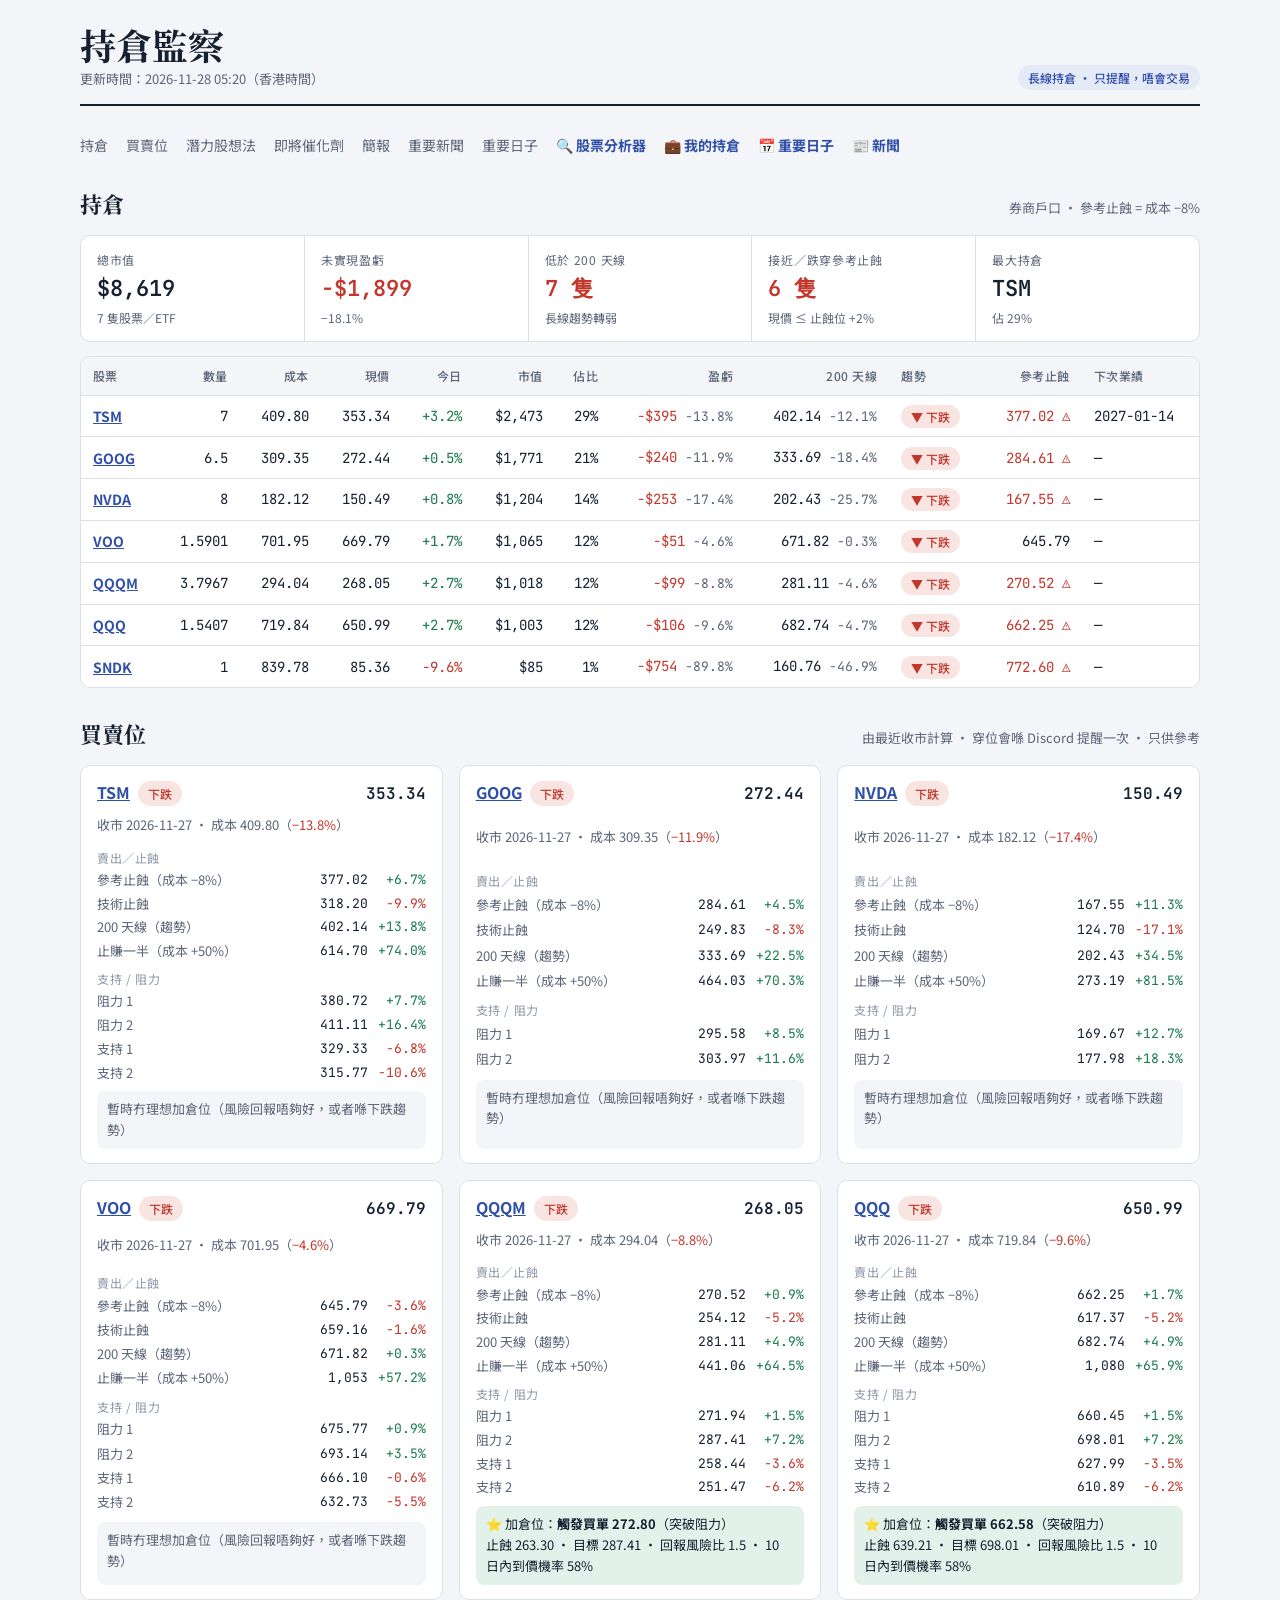
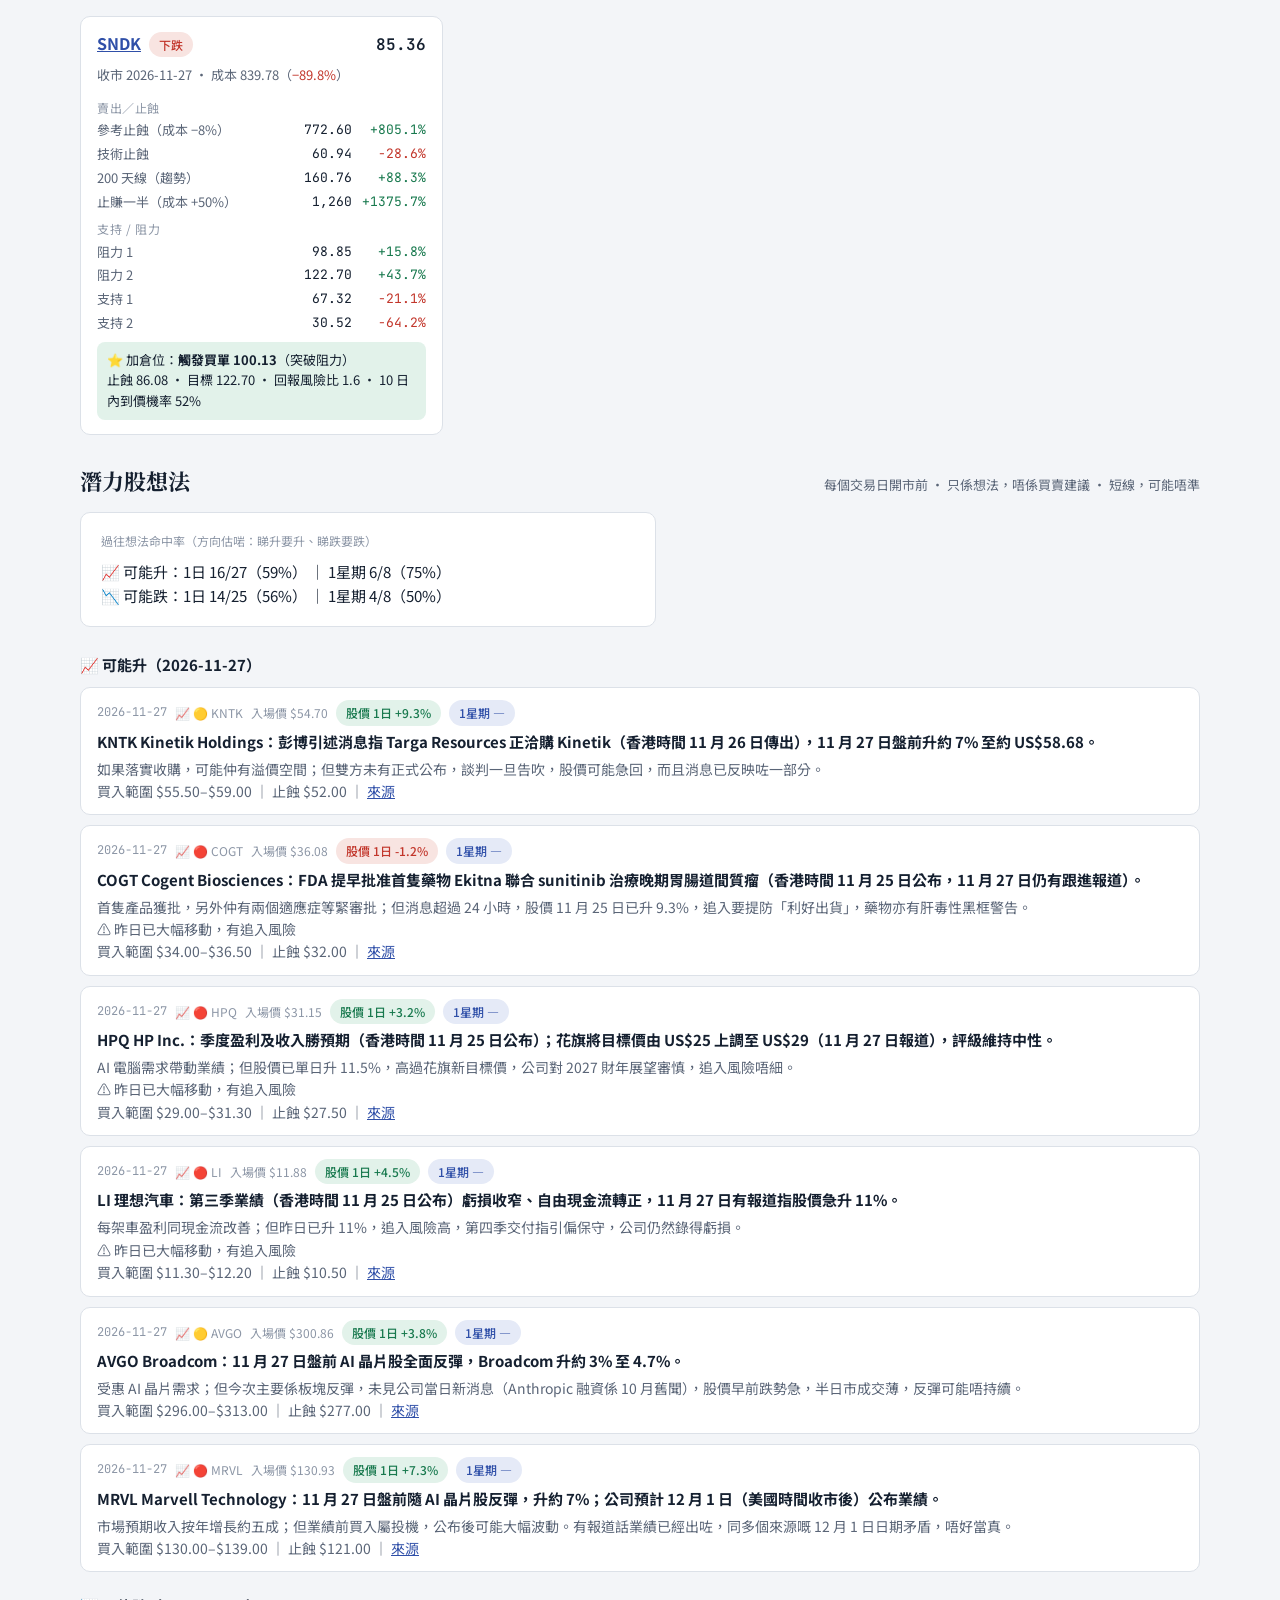
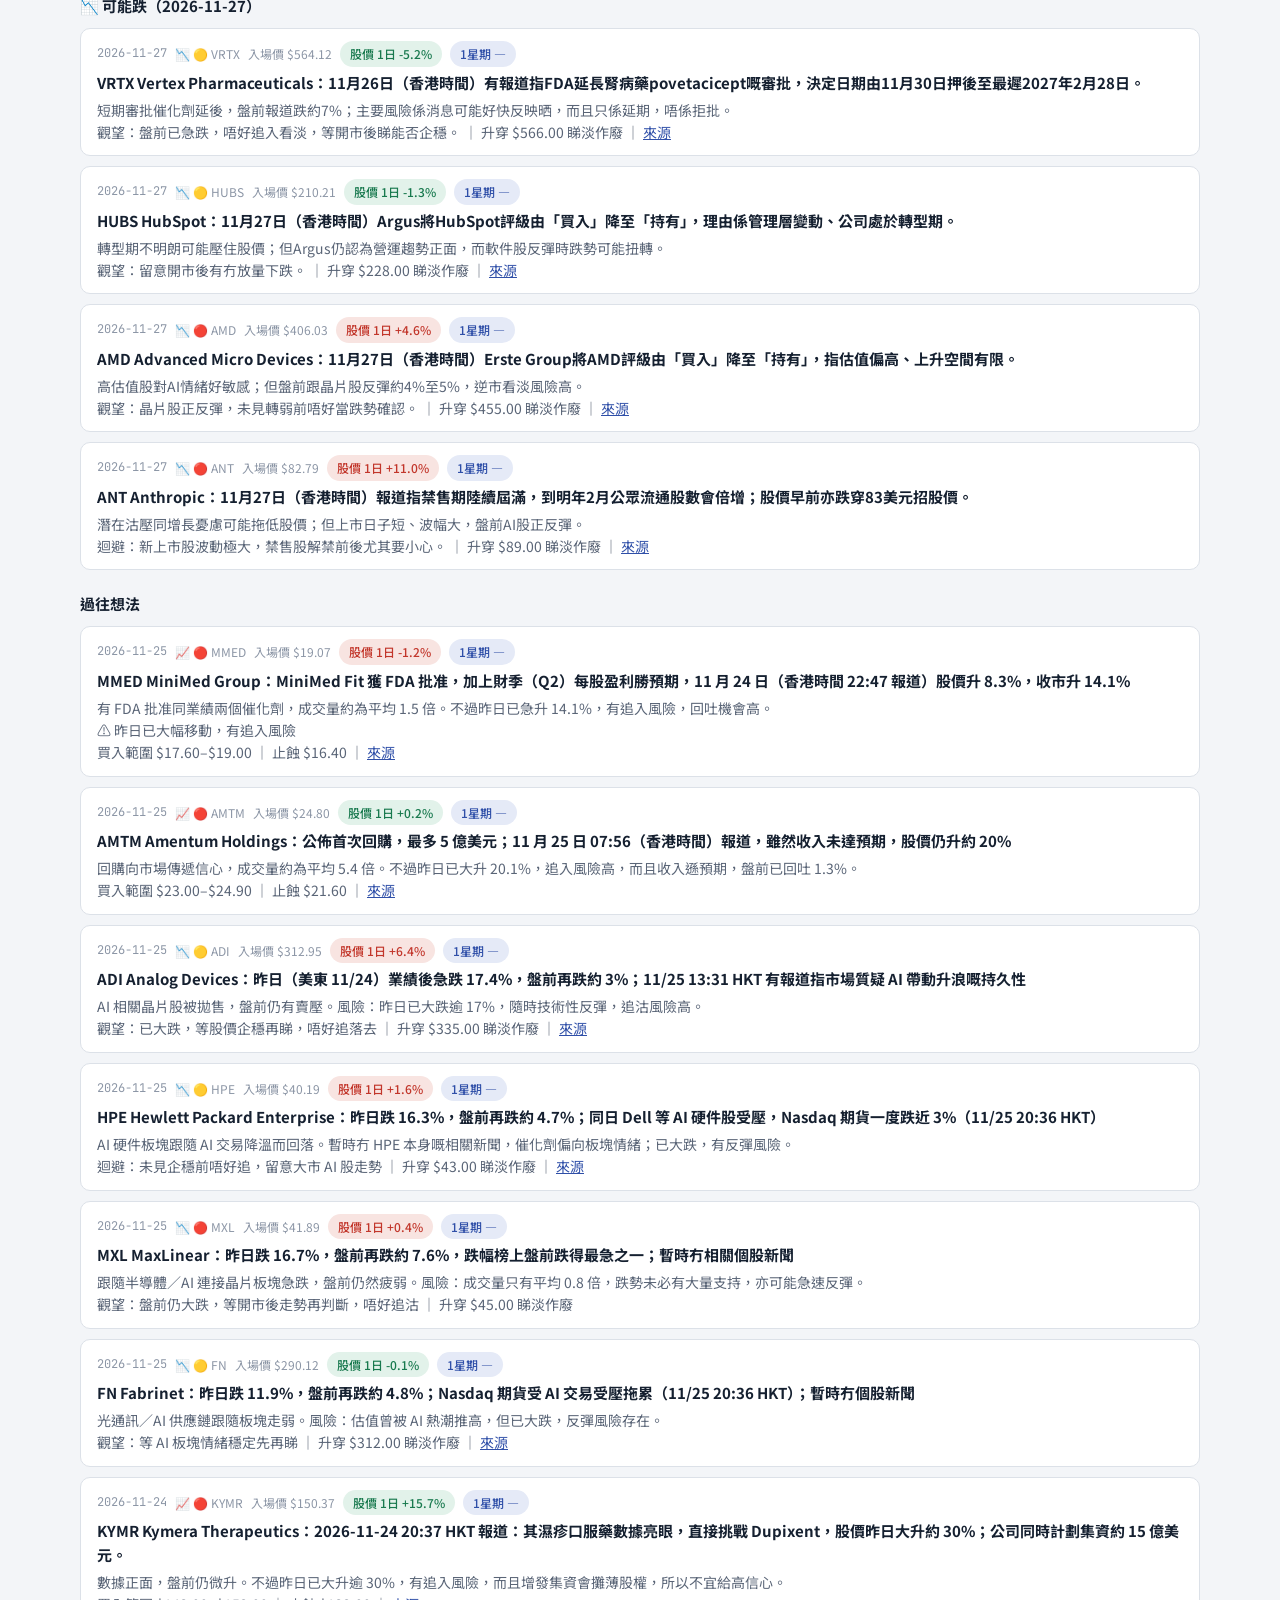
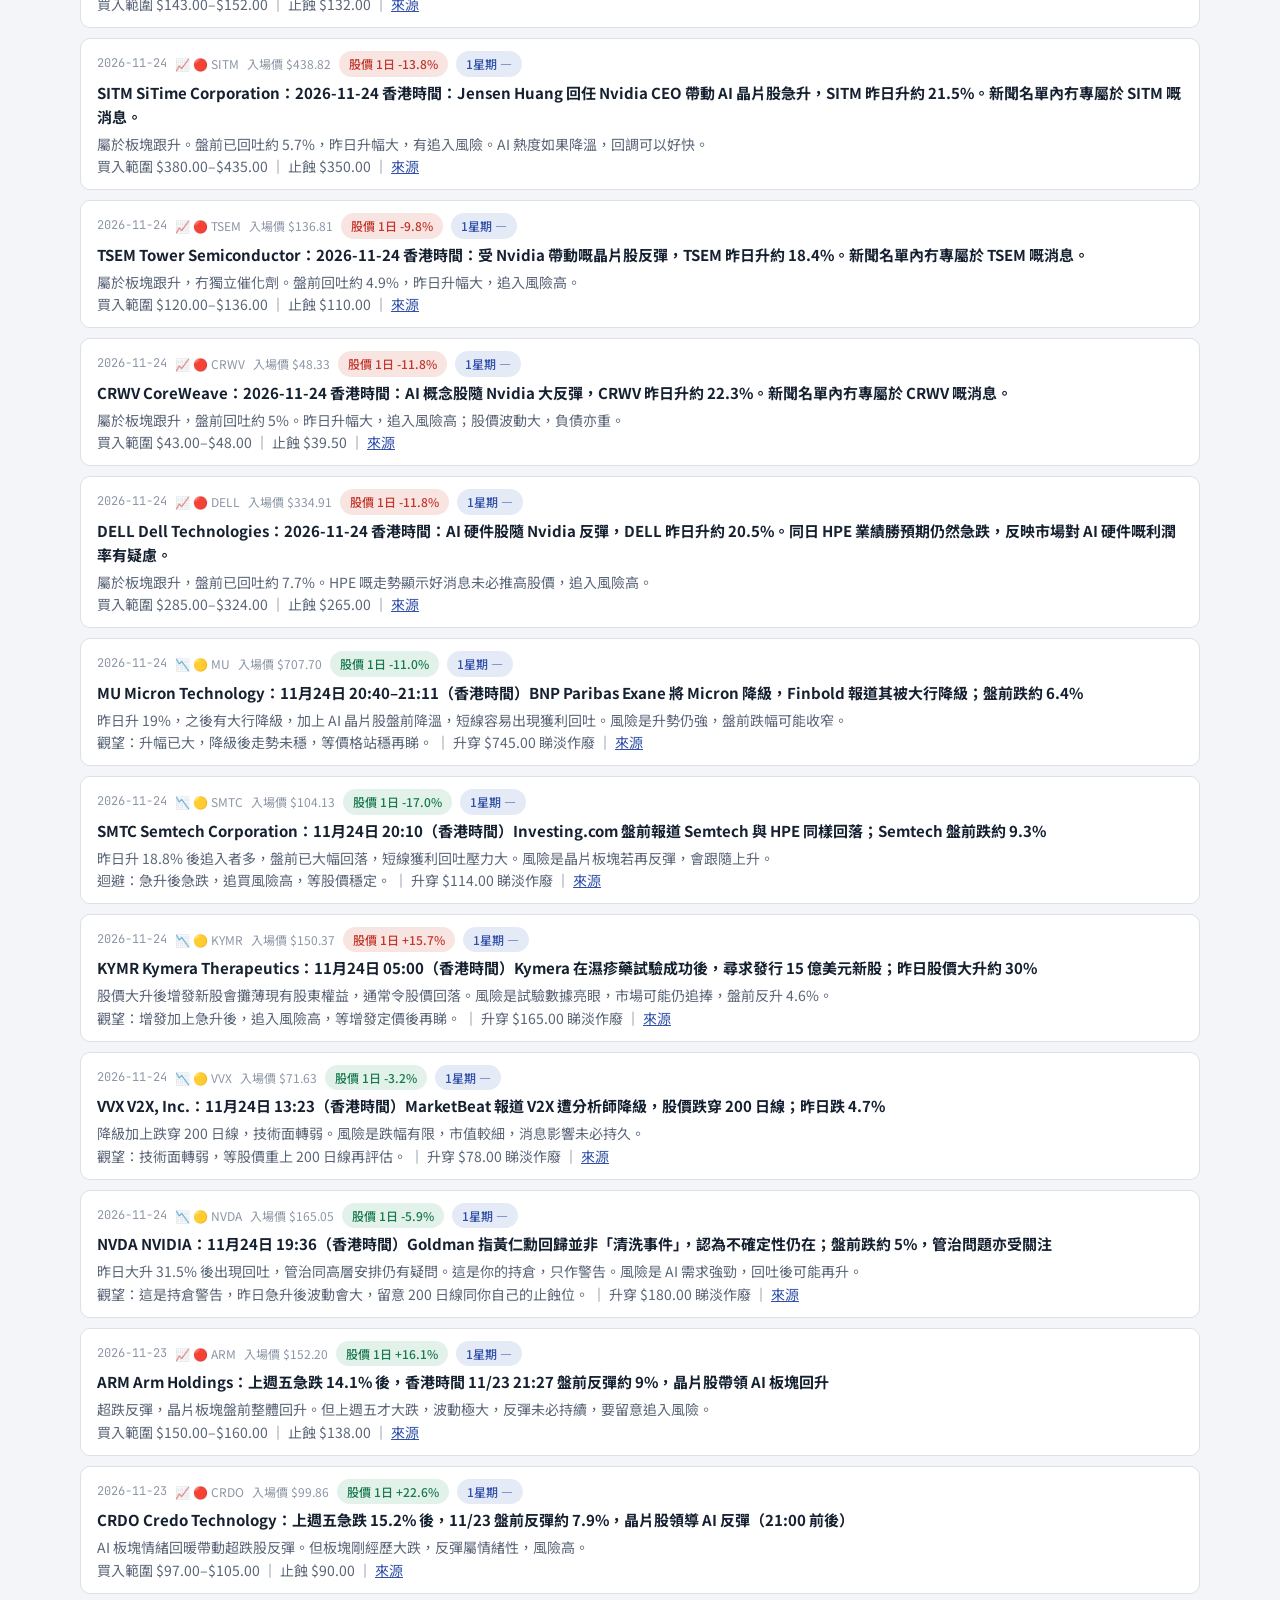
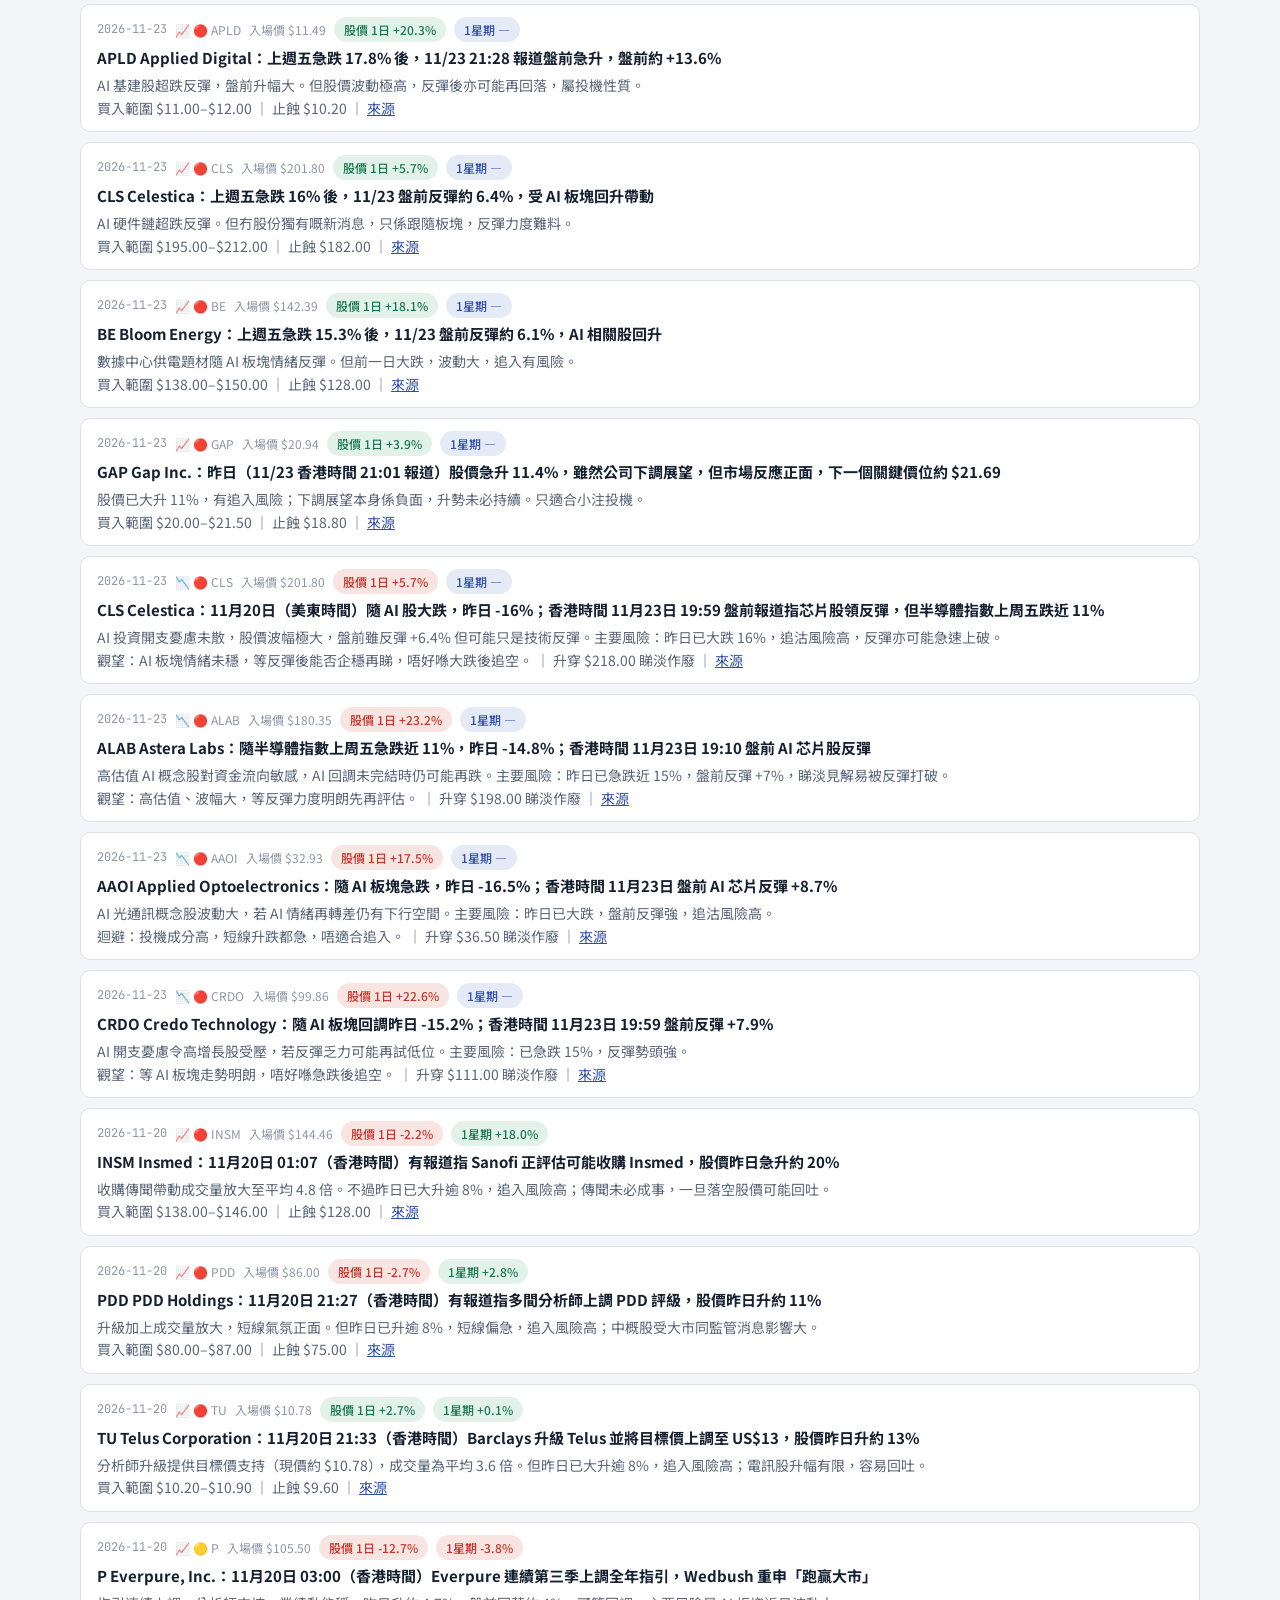
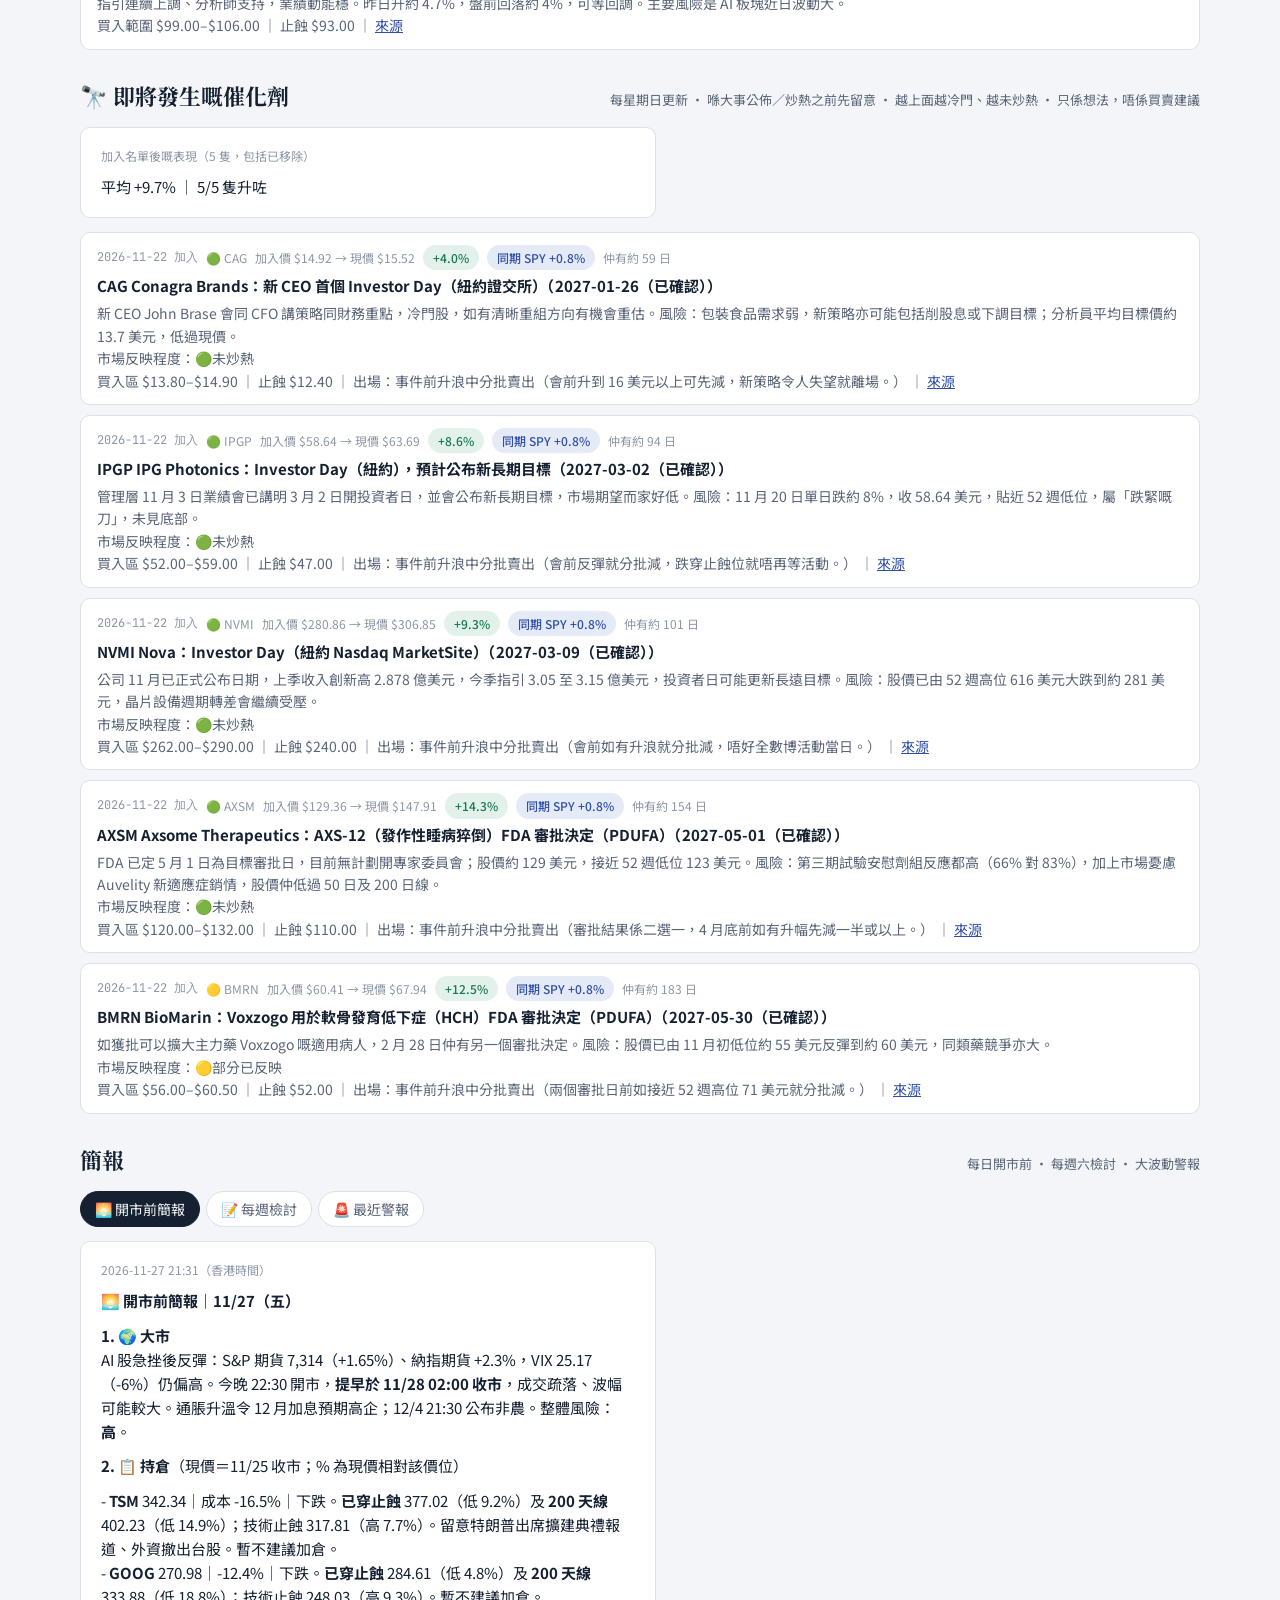
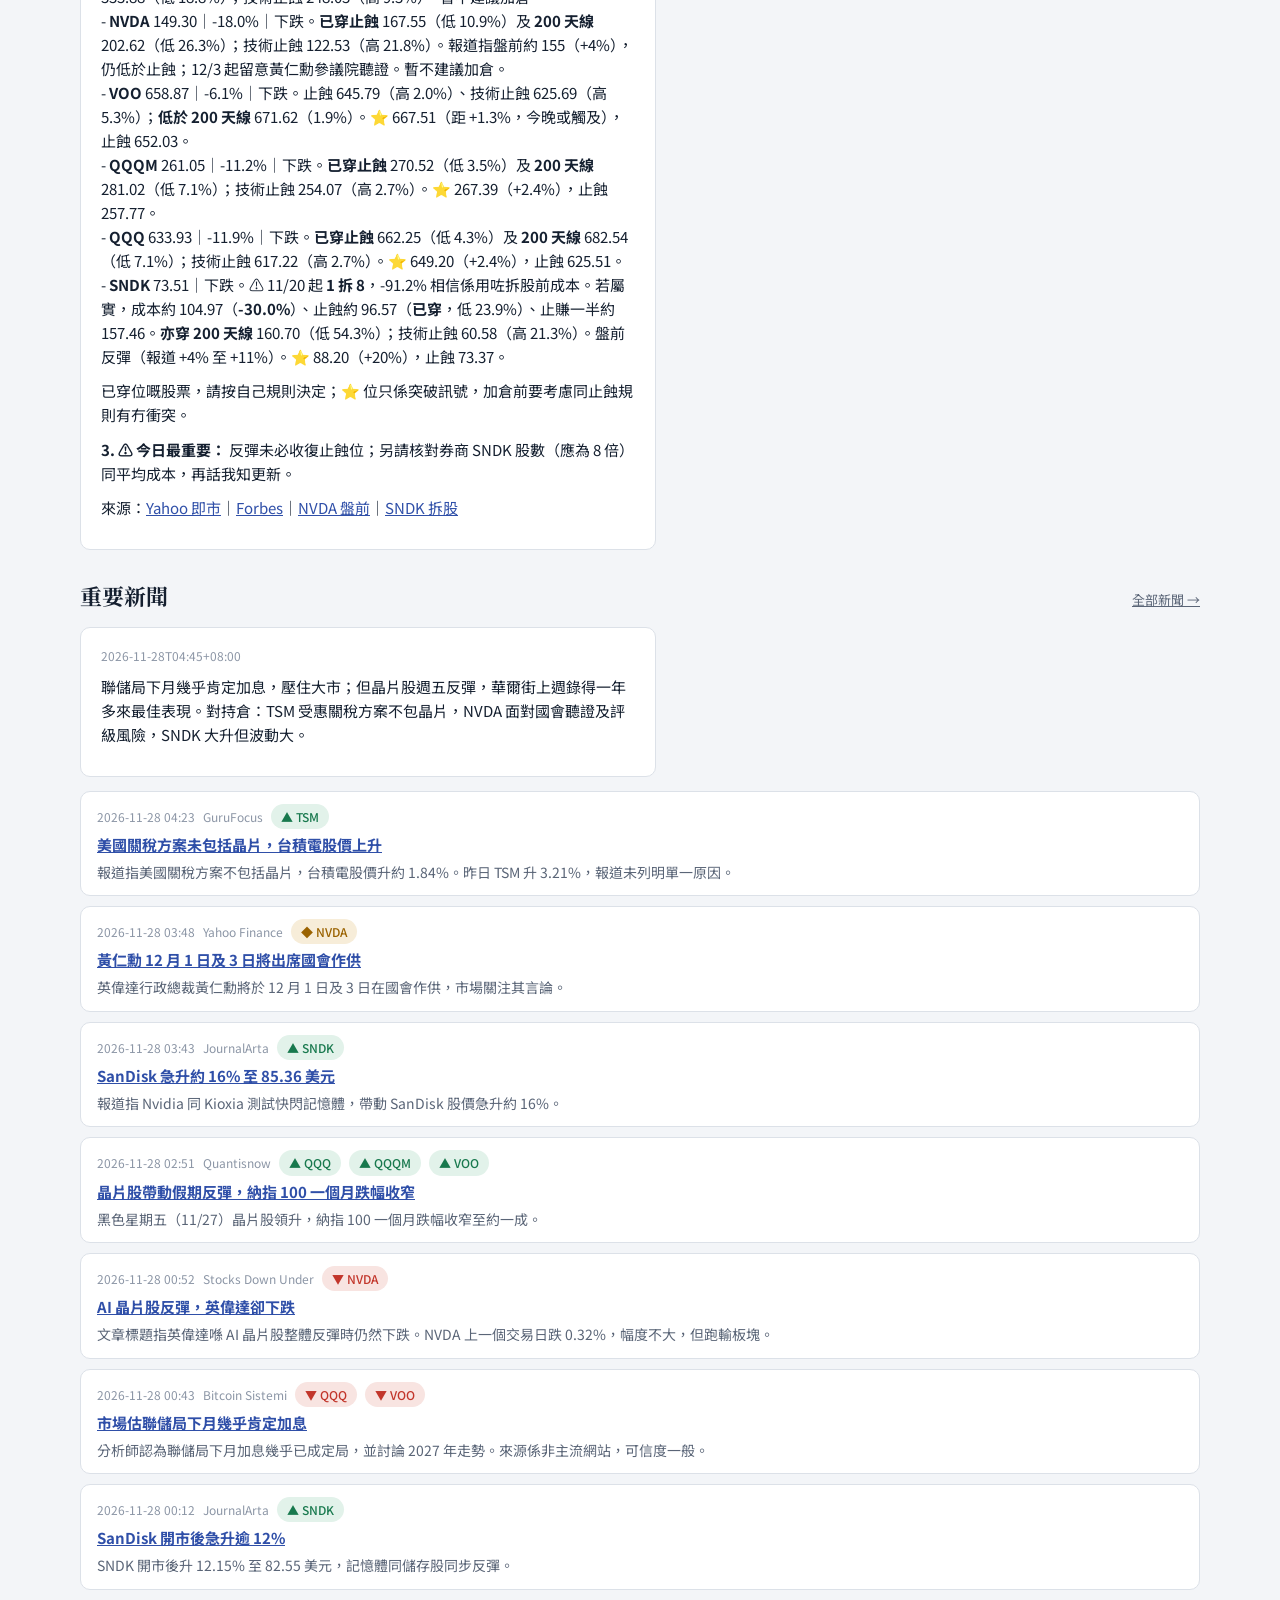
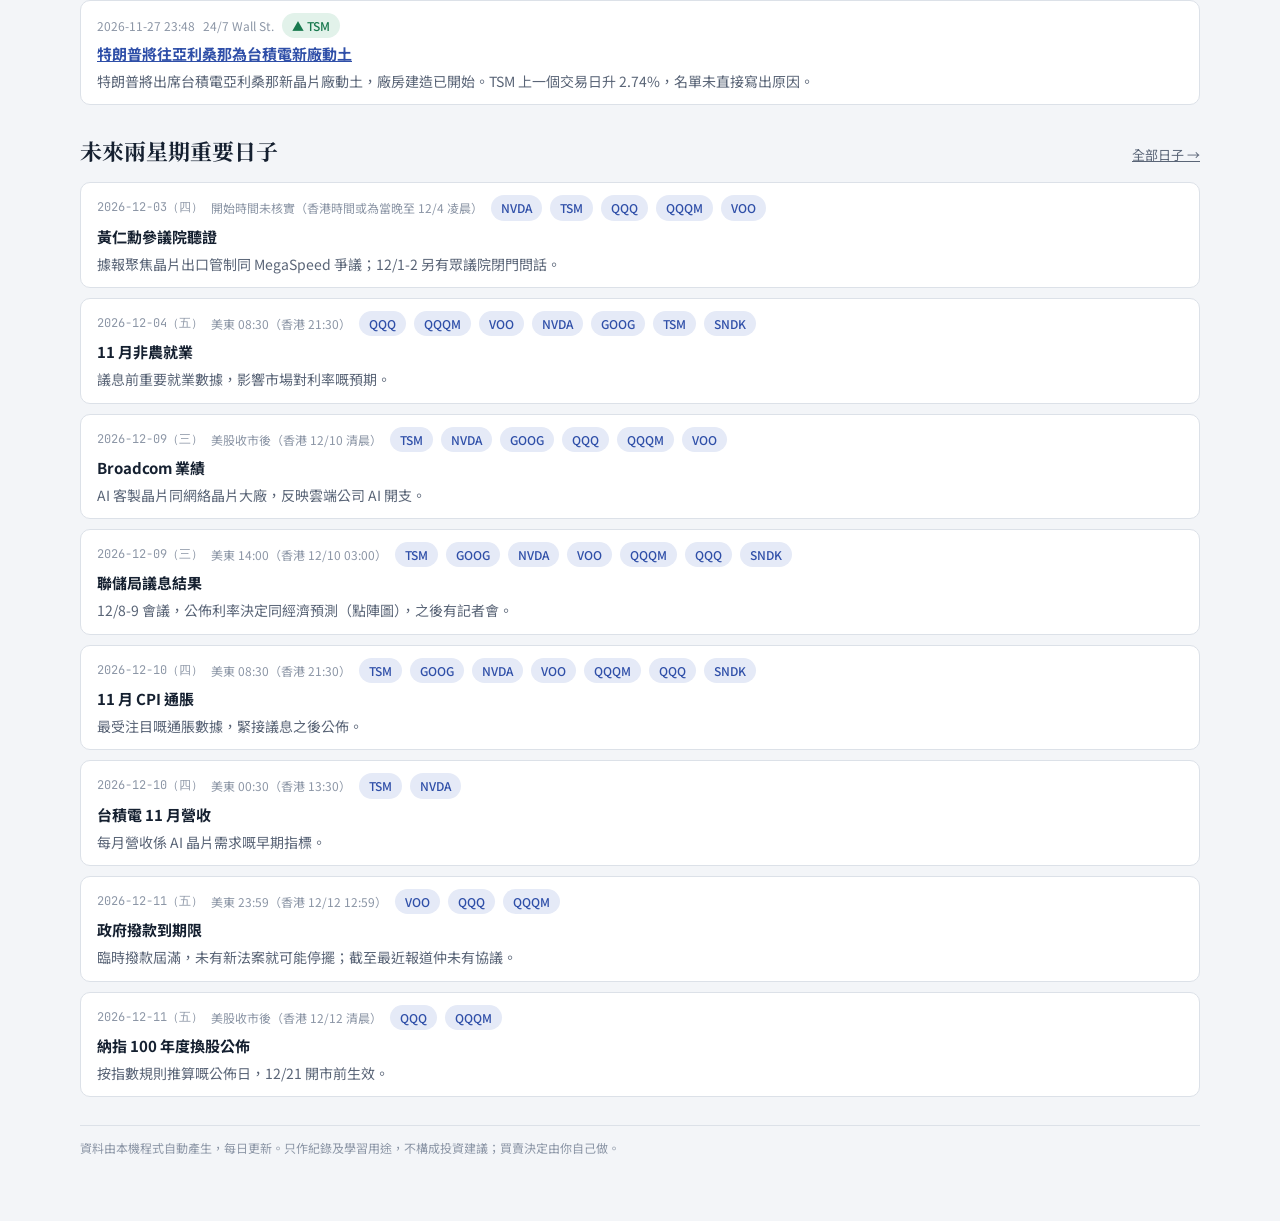
==== index.html @ 03895b42 "Update dashboard 2026-11-28 05:20" ====
<!doctype html>
<html lang="zh-Hant">
<head>
<meta charset="utf-8">
<meta name="viewport" content="width=device-width, initial-scale=1, viewport-fit=cover">
<style>:root{padding-top:env(safe-area-inset-top,0px);padding-bottom:env(safe-area-inset-bottom,0px)}body{margin:0}img{max-width:100%}[hidden]{display:none!important}</style>
</head>
<body>
<title>持倉監察</title>
<meta name="claude:viewport-fit-sides" content="cover">
<link rel="preconnect" href="https://fonts.googleapis.com">
<link rel="preconnect" href="https://fonts.gstatic.com" crossorigin>
<link rel="stylesheet" href="https://fonts.googleapis.com/css2?family=Noto+Serif+TC:wght@600;700&family=Noto+Sans+TC:wght@400;500;700&family=JetBrains+Mono:wght@400;600&display=swap">
<style>
/* Layout: a long-term holdings watch. Summary strip + holdings table, buy/sell points per holding,
   briefings, important news, key dates. One column on phones, multi-column cards on desktop. */
:root {
  --bg: #F3F5F8;
  --surface: #FFFFFF;
  --ink: #152030;
  --muted: #5A6577;
  --faint: #8C96A6;
  --line: #DCE1E8;
  --accent: #2F4FA8;
  --accent-soft: #E5EAF7;
  --gain: #18794E;
  --gain-soft: #E2F2EA;
  --loss: #C2362B;
  --loss-soft: #F8E4E1;
  --warn: #9A6200;
  --warn-soft: #F7EDD9;
  --font-display: "Noto Serif TC", "Songti TC", "PMingLiU", serif;
  --font-body: "Noto Sans TC", "PingFang TC", "Microsoft JhengHei", system-ui, sans-serif;
  --font-num: "JetBrains Mono", ui-monospace, "SF Mono", Menlo, monospace;
}
@media (prefers-color-scheme: dark) { :root:not([data-theme="light"]) {
  --bg: #0D131B; --surface: #141C27; --ink: #E4EAF2; --muted: #9AA6B8; --faint: #6D798B; --line: #243041;
  --accent: #6E87E0; --accent-soft: #1C2742; --gain: #2A9D63; --gain-soft: #12291F; --loss: #E0533F; --loss-soft: #301916;
  --warn: #D9A03A; --warn-soft: #2C2312; color-scheme: dark; } }
:root[data-theme="dark"] {
  --bg: #0D131B; --surface: #141C27; --ink: #E4EAF2; --muted: #9AA6B8; --faint: #6D798B; --line: #243041;
  --accent: #6E87E0; --accent-soft: #1C2742; --gain: #2A9D63; --gain-soft: #12291F; --loss: #E0533F; --loss-soft: #301916;
  --warn: #D9A03A; --warn-soft: #2C2312; color-scheme: dark; }

* { box-sizing: border-box; }
body { background: var(--bg); color: var(--ink); font-family: var(--font-body); font-size: 15px; line-height: 1.6;
  padding-left: max(16px, env(safe-area-inset-left, 0px)); padding-right: max(16px, env(safe-area-inset-right, 0px));
  padding-block: 24px 64px; }
.wrap { max-width: 1120px; margin: 0 auto; display: grid; gap: 28px; }
.num { font-family: var(--font-num); font-variant-numeric: tabular-nums; }
.gain { color: var(--gain); } .loss { color: var(--loss); }
a { color: var(--accent); }
a:focus-visible, button:focus-visible { outline: 2px solid var(--accent); outline-offset: 2px; border-radius: 4px; }

header.top { display: flex; flex-wrap: wrap; align-items: flex-end; justify-content: space-between; gap: 12px 24px;
  border-bottom: 2px solid var(--ink); padding-bottom: 14px; }
header.top h1 { font-family: var(--font-display); font-size: clamp(26px, 5vw, 36px); line-height: 1.15; margin: 0; text-wrap: balance; }
header.top .sub { color: var(--muted); font-size: 13px; margin-top: 4px; }
.chips { display: flex; flex-wrap: wrap; gap: 8px; }
.chip { font-size: 12px; padding: 3px 10px; border-radius: 999px; background: var(--accent-soft); color: var(--accent); font-weight: 500; white-space: nowrap; }
.chip.gain { background: var(--gain-soft); color: var(--gain); }
.chip.loss { background: var(--loss-soft); color: var(--loss); }
.chip.warn { background: var(--warn-soft); color: var(--warn); }

nav.jump { display: flex; flex-wrap: wrap; gap: 6px 18px; font-size: 14px; }
nav.jump a { color: var(--muted); text-decoration: none; border-bottom: 1px solid transparent; }
nav.jump a:hover { color: var(--ink); border-color: var(--ink); }

section { display: grid; gap: 14px; scroll-margin-top: 16px; }
.sec-head { display: flex; align-items: baseline; justify-content: space-between; gap: 12px; flex-wrap: wrap; }
h2 { font-family: var(--font-display); font-size: 22px; margin: 0; text-wrap: balance; }
.label { font-size: 12px; letter-spacing: .06em; color: var(--muted); }
.note { color: var(--muted); font-size: 13px; }

.tiles { display: grid; grid-template-columns: repeat(auto-fit, minmax(160px, 1fr)); gap: 1px; background: var(--line);
  border: 1px solid var(--line); border-radius: 10px; overflow: hidden; }
.tile { background: var(--surface); padding: 14px 16px; display: grid; gap: 2px; min-width: 0; }
.tile .v { font-family: var(--font-num); font-size: 22px; font-weight: 600; font-variant-numeric: tabular-nums; }
.tile .s { font-size: 12px; color: var(--muted); }

.panels { display: grid; grid-template-columns: repeat(auto-fit, minmax(min(100%, 440px), 1fr)); gap: 16px; }
.panel { background: var(--surface); border: 1px solid var(--line); border-radius: 10px; padding: 16px; display: grid; gap: 10px; min-width: 0; }
.panel h3 { margin: 0; font-size: 15px; font-weight: 700; }
.chart { position: relative; width: 100%; }
.chart svg { display: block; width: 100%; height: auto; overflow: visible; }
.chart text { fill: var(--muted); font-family: var(--font-num); font-size: 11px; }
.tip { position: absolute; pointer-events: none; background: var(--ink); color: var(--bg); font-size: 12px; padding: 6px 9px;
  border-radius: 6px; white-space: nowrap; transform: translate(-50%, calc(-100% - 10px)); }
.empty { color: var(--muted); font-size: 13px; padding: 24px 0; text-align: center; }

.table-wrap { overflow-x: auto; background: var(--surface); border: 1px solid var(--line); border-radius: 10px; }
table { border-collapse: collapse; width: 100%; font-size: 14px; }
th, td { padding: 9px 12px; text-align: left; border-bottom: 1px solid var(--line); white-space: nowrap; }
th { font-size: 12px; letter-spacing: .04em; color: var(--muted); font-weight: 500; background: var(--bg); position: sticky; top: 0; }
td.r, th.r { text-align: right; }
tbody tr:last-child td { border-bottom: 0; }
tbody tr:hover td { background: var(--accent-soft); }
td.reason { white-space: normal; min-width: 180px; color: var(--muted); font-size: 13px; }
.sym { font-weight: 700; }

.tabs { display: flex; flex-wrap: wrap; gap: 6px; }
.tabs button { font: inherit; font-size: 14px; padding: 6px 14px; border-radius: 999px; border: 1px solid var(--line);
  background: var(--surface); color: var(--muted); cursor: pointer; }
.tabs button[aria-selected="true"] { background: var(--ink); color: var(--bg); border-color: var(--ink); }
.brief { background: var(--surface); border: 1px solid var(--line); border-radius: 10px; padding: 18px 20px; max-width: 72ch; }
.brief p { margin: 0 0 .7em; }
.brief .meta { color: var(--faint); font-size: 12px; margin-bottom: 10px; }


footer { color: var(--faint); font-size: 12px; border-top: 1px solid var(--line); padding-top: 12px; }
@media (prefers-reduced-motion: no-preference) { .tile, .panel { transition: border-color .2s; } }
.cards { display: grid; grid-template-columns: repeat(auto-fit, minmax(min(100%, 330px), 1fr)); gap: 16px; }
.card { background: var(--surface); border: 1px solid var(--line); border-radius: 10px; padding: 14px 16px; display: grid; gap: 8px; min-width: 0; }
.card h3 { margin: 0; font-size: 16px; display: flex; align-items: baseline; gap: 8px; flex-wrap: wrap; }
.card h3 .px { font-family: var(--font-num); font-weight: 600; margin-left: auto; }
.card dl { display: grid; grid-template-columns: 1fr auto auto; gap: 3px 10px; margin: 0; font-size: 13px; }
.card dt { color: var(--muted); } .card dd { margin: 0; text-align: right; font-family: var(--font-num); }
.card .grp { font-size: 12px; color: var(--faint); letter-spacing: .05em; grid-column: 1 / -1; margin-top: 4px; }
.best { background: var(--gain-soft); border-radius: 8px; padding: 8px 10px; font-size: 13px; }
.best.none { background: var(--bg); color: var(--muted); }
.list { display: grid; gap: 10px; }
.item { background: var(--surface); border: 1px solid var(--line); border-radius: 10px; padding: 12px 16px; display: grid; gap: 4px; }
.item .meta { color: var(--faint); font-size: 12px; display: flex; gap: 8px; flex-wrap: wrap; align-items: center; }
.item .t { font-weight: 700; }
.item .s { color: var(--muted); font-size: 14px; }
</style>

<div class="wrap">
  <header class="top">
    <div>
      <h1>持倉監察</h1>
      <div class="sub" id="updated">更新時間：—</div>
    </div>
    <div class="chips">
      <span class="chip">長線持倉 · 只提醒，唔會交易</span>
    </div>
  </header>

  <nav class="jump" aria-label="頁面導覽">
    <a href="#real">持倉</a><a href="#levels">買賣位</a><a href="#ideas">潛力股想法</a><a href="#upcoming">即將催化劑</a><a href="#briefs">簡報</a><a href="#news">重要新聞</a><a href="#dates">重要日子</a><a href="analyzer.html" style="color:var(--accent);font-weight:700">🔍 股票分析器</a><a href="portfolio.html" style="color:var(--accent);font-weight:700">💼 我的持倉</a><a href="events.html" style="color:var(--accent);font-weight:700">📅 重要日子</a><a href="news.html" style="color:var(--accent);font-weight:700">📰 新聞</a>
  </nav>

  <section id="real">
    <div class="sec-head"><h2>持倉</h2><span class="note">券商戶口 · 參考止蝕 = 成本 −8%</span></div>
    <div class="tiles" id="real-tiles"></div>
    <div class="table-wrap"><table>
      <thead><tr><th>股票</th><th class="r">數量</th><th class="r">成本</th><th class="r">現價</th><th class="r">今日</th><th class="r">市值</th><th class="r">佔比</th>
        <th class="r">盈虧</th><th class="r">200 天線</th><th>趨勢</th><th class="r">參考止蝕</th><th>下次業績</th></tr></thead>
      <tbody id="real-rows"></tbody>
    </table></div>
  </section>

  <section id="levels">
    <div class="sec-head"><h2>買賣位</h2><span class="note">由最近收市計算 · 穿位會喺 Discord 提醒一次 · 只供參考</span></div>
    <div class="cards" id="level-cards"></div>
  </section>

  <section id="ideas">
    <div class="sec-head"><h2>潛力股想法</h2><span class="note">每個交易日開市前 · 只係想法，唔係買賣建議 · 短線，可能唔準</span></div>
    <div class="brief" id="ideas-stat" hidden></div>
    <div class="list" id="ideas-list"></div>
  </section>

  <section id="upcoming">
    <div class="sec-head"><h2>🔭 即將發生嘅催化劑</h2><span class="note">每星期日更新 · 喺大事公佈／炒熱之前先留意 · 越上面越冷門、越未炒熱 · 只係想法，唔係買賣建議</span></div>
    <div class="brief" id="upcoming-stat" hidden></div>
    <div class="list" id="upcoming-list"></div>
  </section>

  <section id="briefs">
    <div class="sec-head"><h2>簡報</h2><span class="note">每日開市前 · 每週六檢討 · 大波動警報</span></div>
    <div class="tabs" role="tablist" id="brief-tabs"></div>
    <article class="brief" id="brief-body"><div class="empty">暫時未有簡報。</div></article>
  </section>

  <section id="news">
    <div class="sec-head"><h2>重要新聞</h2><a class="note" href="news.html">全部新聞 →</a></div>
    <div class="brief" id="news-summary" hidden></div>
    <div class="list" id="news-list"></div>
  </section>

  <section id="dates">
    <div class="sec-head"><h2>未來兩星期重要日子</h2><a class="note" href="events.html">全部日子 →</a></div>
    <div class="list" id="event-list"></div>
  </section>

  <footer>資料由本機程式自動產生，每日更新。只作紀錄及學習用途，不構成投資建議；買賣決定由你自己做。</footer>
</div>

<script>
const DATA = {"updated": "2026-11-28 05:20", "real": {"total": 8619.238745458984, "cost": 10517.7827409, "rows": [{"sym": "TSM", "qty": 7, "cost": 409.8, "last": 353.3399963378906, "day": 0.032131799140241224, "value": 2473.3799743652344, "pnl": -395.22002563476553, "pct": -0.1377745330944592, "ma200": 402.14379425048827, "vs200": -0.12135907257640932, "stop": 377.016, "trend": "下跌", "earnings": "2027-01-14", "weight": 0.2869603740432792}, {"sym": "GOOG", "qty": 6.5, "cost": 309.354, "last": 272.44000244140625, "day": 0.005387819750113598, "value": 1770.8600158691406, "pnl": -239.9409841308593, "pct": -0.11932607161566922, "ma200": 333.69066299438475, "vs200": -0.18355521249334206, "stop": 284.60568, "trend": "下跌", "earnings": "", "weight": 0.2054543409418972}, {"sym": "NVDA", "qty": 8, "cost": 182.124, "last": 150.49000549316406, "day": 0.007970545325399092, "value": 1203.9200439453125, "pnl": -253.07195605468746, "pct": -0.17369481510858498, "ma200": 202.42504699707033, "vs200": -0.2565643050321629, "stop": 167.55408, "trend": "下跌", "earnings": "", "weight": 0.13967823371635849}, {"sym": "VOO", "qty": 1.5901, "cost": 701.95, "last": 669.7899780273438, "day": 0.016573805137710007, "value": 1065.0330440612793, "pnl": -51.13765093872075, "pct": -0.0458152603072246, "ma200": 671.8168322753907, "vs200": -0.003016974494643332, "stop": 645.7940000000001, "trend": "下跌", "earnings": "", "weight": 0.12356462972120226}, {"sym": "QQQM", "qty": 3.7967, "cost": 294.042, "last": 268.04998779296875, "day": 0.026814787693273168, "value": 1017.7053886535645, "pnl": -98.68387274643544, "pct": -0.08839557684627097, "ma200": 281.1059636688232, "vs200": -0.04644503341535644, "stop": 270.51864, "trend": "下跌", "earnings": "", "weight": 0.11807369753967413}, {"sym": "QQQ", "qty": 1.5407, "cost": 719.835, "last": 650.989990234375, "day": 0.02691148510986907, "value": 1002.9802779541016, "pnl": -106.06950654589843, "pct": -0.09563998661585649, "ma200": 682.743735961914, "vs200": -0.046509025356052947, "stop": 662.2482000000001, "trend": "下跌", "earnings": "", "weight": 0.11636529716531152}, {"sym": "SNDK", "qty": 1, "cost": 839.78, "last": 85.36000061035156, "day": -0.09571477677867468, "value": 85.36000061035156, "pnl": -754.4199993896484, "pct": -0.8983543301693877, "ma200": 160.75602153778075, "vs200": -0.469009000136954, "stop": 772.5976, "trend": "下跌", "earnings": "", "weight": 0.009903426872277228}]}, "levels": {"TSM": {"asof": "2026-11-27", "close": 353.3399963378906, "cost": 409.8, "pnl_pct": -0.1377745330944592, "ma20": 375.57800140380857, "ma50": 416.72460083007815, "ma200": 402.14379425048827, "atr": 22.260382607057327, "bb_lo": 323.9166504158859, "vs200": -0.12135907257640932, "trend": "下跌", "support": [{"price": 329.3305253513836, "touches": 1}, {"price": 315.7659981797472, "touches": 4}, {"price": 272.9339478788392, "touches": 1}], "resistance": [{"price": 380.7151167478564, "touches": 6}, {"price": 411.1114013875169, "touches": 9}, {"price": 439.050366602538, "touches": 5}], "exit": {"rule_b_stop": 377.016, "half_take_profit": 614.7, "tech_stop": 318.20033404785494, "tech_stop_how": "最近支持位 − 0.5 ATR", "trend_exit": 402.14379425048827, "tp1": 380.7151167478564, "tp2": 411.1114013875169}, "entries": [{"kind": "break", "price": 404.369832511194, "term": "長線", "stop": 369.5849254443278, "tp": 439.050366602538, "name": "企返 200 天線", "why": "而家喺 200 天線之下；升返上去先代表趨勢轉好", "risk": -0.08602250778908749, "rr": 0.9969994752229316, "dist": 0.14442134120730765, "reach": 0.06224066390041494, "order": "觸發買單", "against": false}, {"kind": "break", "price": 382.94115500856213, "term": "短線", "stop": 358.4547341407991, "tp": 411.1114013875169, "name": "突破阻力", "why": "升穿 380.72（觸及 6 次）代表買家贏咗", "risk": -0.06394303810781465, "rr": 1.1504436083609724, "dist": 0.08377528436482073, "reach": 0.3029045643153527, "order": "觸發買單", "against": false}, {"kind": "dip", "price": 331.5565636120893, "term": "短線", "stop": 309.29618100503194, "tp": 380.7151167478564, "name": "最近支持位", "why": "以前喺 329.33 附近轉角 1 次，買家多數喺度承接", "risk": -0.06713901955233581, "rr": 2.2083426868045875, "dist": -0.061650062125914395, "reach": 0.36099585062240663, "order": "限價買單", "against": true}, {"kind": "dip", "price": 317.9920364404529, "term": "短線", "stop": 295.73165383339557, "tp": 380.7151167478564, "name": "第二支持位", "why": "以前喺 315.77 附近轉角 4 次，買家多數喺度承接", "risk": -0.07000295622568464, "rr": 2.8177000105792436, "dist": -0.1000395094350861, "reach": 0.17842323651452283, "order": "限價買單", "against": true}], "alerts": [{"id": "S1", "name": "支持位 1", "price": 329.33, "up": "重返支持位之上", "down": "跌穿支持位，下一個支持位要留意"}, {"id": "S2", "name": "支持位 2", "price": 315.77, "up": "重返支持位之上", "down": "跌穿支持位，下一個支持位要留意"}, {"id": "R1", "name": "阻力位 1", "price": 380.72, "up": "突破阻力位（升勢加強；可考慮分段止賺）", "down": "升唔過阻力位，回落"}, {"id": "R2", "name": "阻力位 2", "price": 411.11, "up": "突破阻力位（升勢加強；可考慮分段止賺）", "down": "升唔過阻力位，回落"}, {"id": "MA50", "name": "50 天線", "price": 416.72, "up": "企返 50 天線之上（中期轉強）", "down": "跌穿 50 天線（中期轉弱）"}, {"id": "MA200", "name": "200 天線", "price": 402.14, "up": "企返 200 天線之上（長期趨勢轉好）", "down": "跌穿 200 天線（規則 B：收市確認就考慮賣出）"}, {"id": "STOP_B", "name": "參考止蝕（成本 −8%）", "price": 377.02, "up": "重返止蝕位之上", "down": "跌穿參考止蝕位（規則 B：考慮全部賣出）"}, {"id": "STOP_T", "name": "技術止蝕（最近支持位 − 0.5 ATR）", "price": 318.2, "up": "重返技術止蝕位之上", "down": "跌穿技術止蝕位"}, {"id": "TP_HALF", "name": "止賺一半（成本 +50%）", "price": 614.7, "up": "到咗止賺位（規則 B：考慮賣一半）", "down": "跌返止賺位之下"}]}, "GOOG": {"asof": "2026-11-27", "close": 272.44000244140625, "cost": 309.354, "pnl_pct": -0.11932607161566922, "ma20": 280.4770004272461, "ma50": 313.8609997558594, "ma200": 333.69066299438475, "atr": 11.30571530378582, "bb_lo": 265.3907786416033, "vs200": -0.18355521249334206, "trend": "下跌", "support": [], "resistance": [{"price": 295.5839603528567, "touches": 3}, {"price": 303.97029351548986, "touches": 2}, {"price": 311.80306713488517, "touches": 3}], "exit": {"rule_b_stop": 284.60568, "half_take_profit": 464.03099999999995, "tech_stop": 249.82857183383462, "tech_stop_how": "現價 − 2 ATR", "trend_exit": 333.69066299438475, "tp1": 295.5839603528567, "tp2": 303.97029351548986}, "entries": [{"kind": "break", "price": 296.7145318832353, "term": "短線", "stop": 284.2782450490709, "tp": 311.80306713488517, "name": "突破阻力", "why": "升穿 295.58（觸及 3 次）代表買家贏咗", "risk": -0.04191330554399131, "rr": 1.213266906179695, "dist": 0.08910045963991564, "reach": 0.13278008298755187, "order": "觸發買單", "against": false}], "alerts": [{"id": "R1", "name": "阻力位 1", "price": 295.58, "up": "突破阻力位（升勢加強；可考慮分段止賺）", "down": "升唔過阻力位，回落"}, {"id": "R2", "name": "阻力位 2", "price": 303.97, "up": "突破阻力位（升勢加強；可考慮分段止賺）", "down": "升唔過阻力位，回落"}, {"id": "MA50", "name": "50 天線", "price": 313.86, "up": "企返 50 天線之上（中期轉強）", "down": "跌穿 50 天線（中期轉弱）"}, {"id": "MA200", "name": "200 天線", "price": 333.69, "up": "企返 200 天線之上（長期趨勢轉好）", "down": "跌穿 200 天線（規則 B：收市確認就考慮賣出）"}, {"id": "STOP_B", "name": "參考止蝕（成本 −8%）", "price": 284.61, "up": "重返止蝕位之上", "down": "跌穿參考止蝕位（規則 B：考慮全部賣出）"}, {"id": "STOP_T", "name": "技術止蝕（現價 − 2 ATR）", "price": 249.83, "up": "重返技術止蝕位之上", "down": "跌穿技術止蝕位"}, {"id": "TP_HALF", "name": "止賺一半（成本 +50%）", "price": 464.03, "up": "到咗止賺位（規則 B：考慮賣一半）", "down": "跌返止賺位之下"}]}, "NVDA": {"asof": "2026-11-27", "close": 150.49000549316406, "cost": 182.124, "pnl_pct": -0.17369481510858498, "ma20": 169.31900177001953, "ma50": 202.27740173339845, "ma200": 202.42504699707033, "atr": 12.897387638152072, "bb_lo": 125.94199444568855, "vs200": -0.2565643050321629, "trend": "下跌", "support": [], "resistance": [{"price": 169.6676996134277, "touches": 4}, {"price": 177.97852506757908, "touches": 2}, {"price": 192.2751183079121, "touches": 11}], "exit": {"rule_b_stop": 167.55408, "half_take_profit": 273.186, "tech_stop": 124.69523021685993, "tech_stop_how": "現價 − 2 ATR", "trend_exit": 202.42504699707033, "tp1": 169.6676996134277, "tp2": 177.97852506757908}, "entries": [{"kind": "break", "price": 170.95743837724288, "term": "短線", "stop": 156.7703119752756, "tp": 192.2751183079121, "name": "突破阻力", "why": "升穿 169.67（觸及 4 次）代表買家贏咗", "risk": -0.0829863066306672, "rr": 1.502607316426896, "dist": 0.13600526371838395, "reach": 0.06639004149377593, "order": "觸發買單", "against": false}], "alerts": [{"id": "R1", "name": "阻力位 1", "price": 169.67, "up": "突破阻力位（升勢加強；可考慮分段止賺）", "down": "升唔過阻力位，回落"}, {"id": "R2", "name": "阻力位 2", "price": 177.98, "up": "突破阻力位（升勢加強；可考慮分段止賺）", "down": "升唔過阻力位，回落"}, {"id": "MA50", "name": "50 天線", "price": 202.28, "up": "企返 50 天線之上（中期轉強）", "down": "跌穿 50 天線（中期轉弱）"}, {"id": "MA200", "name": "200 天線", "price": 202.43, "up": "企返 200 天線之上（長期趨勢轉好）", "down": "跌穿 200 天線（規則 B：收市確認就考慮賣出）"}, {"id": "STOP_B", "name": "參考止蝕（成本 −8%）", "price": 167.55, "up": "重返止蝕位之上", "down": "跌穿參考止蝕位（規則 B：考慮全部賣出）"}, {"id": "STOP_T", "name": "技術止蝕（現價 − 2 ATR）", "price": 124.7, "up": "重返技術止蝕位之上", "down": "跌穿技術止蝕位"}, {"id": "TP_HALF", "name": "止賺一半（成本 +50%）", "price": 273.19, "up": "到咗止賺位（規則 B：考慮賣一半）", "down": "跌返止賺位之下"}]}, "VOO": {"asof": "2026-11-27", "close": 669.7899780273438, "cost": 701.95, "pnl_pct": -0.0458152603072246, "ma20": 678.754995727539, "ma50": 696.0682580566406, "ma200": 671.8168322753907, "atr": 13.880045897746282, "bb_lo": 644.3075865414368, "vs200": -0.003016974494643332, "trend": "下跌", "support": [{"price": 666.0992915887549, "touches": 4}, {"price": 632.7310531828906, "touches": 6}, {"price": 615.8355647783753, "touches": 5}], "resistance": [{"price": 675.7683219864614, "touches": 2}, {"price": 693.1379905362844, "touches": 8}, {"price": 713.7322239929623, "touches": 5}], "exit": {"rule_b_stop": 645.7940000000001, "half_take_profit": 1052.9250000000002, "tech_stop": 659.1592686398818, "tech_stop_how": "最近支持位 − 0.5 ATR", "trend_exit": 671.8168322753907, "tp1": 675.7683219864614, "tp2": 693.1379905362844}, "entries": [{"kind": "break", "price": 677.156326576236, "term": "短線", "stop": 661.8882760887151, "tp": 693.1379905362844, "name": "突破阻力 + 企返 200 天線", "why": "升穿 675.77（觸及 2 次）代表買家贏咗；而家喺 200 天線之下；升返上去先代表趨勢轉好", "risk": -0.022547305383259997, "rr": 1.0467390039816011, "dist": 0.010997997567218754, "reach": 0.5767634854771784, "order": "觸發買單", "against": false}, {"kind": "dip", "price": 667.4872961785295, "term": "短線", "stop": 653.6072502807832, "tp": 693.1379905362844, "name": "最近支持位", "why": "以前喺 666.10 附近轉角 4 次，買家多數喺度承接", "risk": -0.020794472010496334, "rr": 1.8480266237390324, "dist": -0.003437916248905437, "reach": 0.8755186721991701, "order": "限價買單", "against": true}, {"kind": "dip", "price": 634.1190577726652, "term": "短線", "stop": 620.2390118749189, "tp": 666.0992915887549, "name": "第二支持位", "why": "以前喺 632.73 附近轉角 6 次，買家多數喺度承接", "risk": -0.021888706430776228, "rr": 2.304043808765959, "dist": -0.05325687368410026, "reach": 0.029045643153526972, "order": "限價買單", "against": true}], "alerts": [{"id": "S1", "name": "支持位 1", "price": 666.1, "up": "重返支持位之上", "down": "跌穿支持位，下一個支持位要留意"}, {"id": "S2", "name": "支持位 2", "price": 632.73, "up": "重返支持位之上", "down": "跌穿支持位，下一個支持位要留意"}, {"id": "R1", "name": "阻力位 1", "price": 675.77, "up": "突破阻力位（升勢加強；可考慮分段止賺）", "down": "升唔過阻力位，回落"}, {"id": "R2", "name": "阻力位 2", "price": 693.14, "up": "突破阻力位（升勢加強；可考慮分段止賺）", "down": "升唔過阻力位，回落"}, {"id": "MA50", "name": "50 天線", "price": 696.07, "up": "企返 50 天線之上（中期轉強）", "down": "跌穿 50 天線（中期轉弱）"}, {"id": "MA200", "name": "200 天線", "price": 671.82, "up": "企返 200 天線之上（長期趨勢轉好）", "down": "跌穿 200 天線（規則 B：收市確認就考慮賣出）"}, {"id": "STOP_B", "name": "參考止蝕（成本 −8%）", "price": 645.79, "up": "重返止蝕位之上", "down": "跌穿參考止蝕位（規則 B：考慮全部賣出）"}, {"id": "STOP_T", "name": "技術止蝕（最近支持位 − 0.5 ATR）", "price": 659.16, "up": "重返技術止蝕位之上", "down": "跌穿技術止蝕位"}, {"id": "TP_HALF", "name": "止賺一半（成本 +50%）", "price": 1052.93, "up": "到咗止賺位（規則 B：考慮賣一半）", "down": "跌返止賺位之下"}]}, "QQQM": {"asof": "2026-11-27", "close": 268.04998779296875, "cost": 294.042, "pnl_pct": -0.08839557684627097, "ma20": 273.2620002746582, "ma50": 290.60514251708986, "ma200": 281.1059636688232, "atr": 8.635098578412762, "bb_lo": 255.1561068658188, "vs200": -0.04644503341535644, "trend": "下跌", "support": [{"price": 258.4413243992957, "touches": 4}, {"price": 251.47187902201932, "touches": 5}, {"price": 244.0011380500854, "touches": 4}], "resistance": [{"price": 271.93905059104804, "touches": 1}, {"price": 287.4114857284514, "touches": 7}, {"price": 297.7548822712753, "touches": 4}], "exit": {"rule_b_stop": 270.51864, "half_take_profit": 441.063, "tech_stop": 254.12377511008933, "tech_stop_how": "最近支持位 − 0.5 ATR", "trend_exit": 281.1059636688232, "tp1": 271.93905059104804, "tp2": 287.4114857284514}, "entries": [{"kind": "break", "price": 281.9694735266645, "term": "長線", "stop": 267.62150130184165, "tp": 297.7548822712753, "name": "企返 200 天線", "why": "而家喺 200 天線之下；升返上去先代表趨勢轉好", "risk": -0.05088484240995694, "rr": 1.1001839491507428, "dist": 0.05192869377948495, "reach": 0.17427385892116182, "order": "觸發買單", "against": false}, {"kind": "break", "price": 272.8025604488893, "term": "短線", "stop": 263.3039520126353, "tp": 287.4114857284514, "name": "突破阻力", "why": "升穿 271.94（觸及 1 次）代表買家贏咗", "risk": -0.03481861907976347, "rr": 1.5380068962315727, "dist": 0.017730172998893234, "reach": 0.5767634854771784, "order": "觸發買單", "against": false, "best": true}, {"kind": "dip", "price": 259.304834257137, "term": "短線", "stop": 250.6697356787242, "tp": 271.93905059104804, "name": "最近支持位", "why": "以前喺 258.44 附近轉角 4 次，買家多數喺度承接", "risk": -0.03330095485165485, "rr": 1.4631235786347432, "dist": -0.03262508462632796, "reach": 0.4024896265560166, "order": "限價買單", "against": true}, {"kind": "dip", "price": 252.3353888798606, "term": "短線", "stop": 243.70029030144784, "tp": 271.93905059104804, "name": "第二支持位", "why": "以前喺 251.47 附近轉角 5 次，買家多數喺度承接", "risk": -0.03422071956194783, "rr": 2.2702302160389265, "dist": -0.05862562816173489, "reach": 0.16182572614107885, "order": "限價買單", "against": true}], "alerts": [{"id": "S1", "name": "支持位 1", "price": 258.44, "up": "重返支持位之上", "down": "跌穿支持位，下一個支持位要留意"}, {"id": "S2", "name": "支持位 2", "price": 251.47, "up": "重返支持位之上", "down": "跌穿支持位，下一個支持位要留意"}, {"id": "R1", "name": "阻力位 1", "price": 271.94, "up": "突破阻力位（升勢加強；可考慮分段止賺）", "down": "升唔過阻力位，回落"}, {"id": "R2", "name": "阻力位 2", "price": 287.41, "up": "突破阻力位（升勢加強；可考慮分段止賺）", "down": "升唔過阻力位，回落"}, {"id": "MA50", "name": "50 天線", "price": 290.61, "up": "企返 50 天線之上（中期轉強）", "down": "跌穿 50 天線（中期轉弱）"}, {"id": "MA200", "name": "200 天線", "price": 281.11, "up": "企返 200 天線之上（長期趨勢轉好）", "down": "跌穿 200 天線（規則 B：收市確認就考慮賣出）"}, {"id": "STOP_B", "name": "參考止蝕（成本 −8%）", "price": 270.52, "up": "重返止蝕位之上", "down": "跌穿參考止蝕位（規則 B：考慮全部賣出）"}, {"id": "STOP_T", "name": "技術止蝕（最近支持位 − 0.5 ATR）", "price": 254.12, "up": "重返技術止蝕位之上", "down": "跌穿技術止蝕位"}, {"id": "TP_HALF", "name": "止賺一半（成本 +50%）", "price": 441.06, "up": "到咗止賺位（規則 B：考慮賣一半）", "down": "跌返止賺位之下"}, {"id": "BUY", "name": "⭐ 建議加倉位（突破阻力，觸發買單）", "price": 272.8, "up": "升穿建議觸發買入位", "down": "跌返觸發位之下"}]}, "QQQ": {"asof": "2026-11-27", "close": 650.989990234375, "cost": 719.835, "pnl_pct": -0.09563998661585649, "ma20": 663.5130004882812, "ma50": 705.7159826660156, "ma200": 682.743735961914, "atr": 21.24566944965588, "bb_lo": 619.0394314095823, "vs200": -0.046509025356052947, "trend": "下跌", "support": [{"price": 627.9913435003682, "touches": 4}, {"price": 610.8874851023108, "touches": 5}, {"price": 592.715767518647, "touches": 4}], "resistance": [{"price": 660.4517860132496, "touches": 1}, {"price": 698.0131347469691, "touches": 7}, {"price": 725.3197023142549, "touches": 5}], "exit": {"rule_b_stop": 662.2482000000001, "half_take_profit": 1079.7525, "tech_stop": 617.3685087755402, "tech_stop_how": "最近支持位 − 0.5 ATR", "trend_exit": 682.743735961914, "tp1": 660.4517860132496, "tp2": 698.0131347469691}, "entries": [{"kind": "break", "price": 684.8683029068796, "term": "長線", "stop": 649.8289512884216, "tp": 725.3197023142549, "name": "企返 200 天線", "why": "而家喺 200 天線之下；升返上去先代表趨勢轉好", "risk": -0.05116217449360072, "rr": 1.1544562766985182, "dist": 0.05204121903672809, "reach": 0.17427385892116182, "order": "觸發買單", "against": false}, {"kind": "break", "price": 662.5763529582152, "term": "短線", "stop": 639.2061165635937, "tp": 698.0131347469691, "name": "突破阻力", "why": "升穿 660.45（觸及 1 次）代表買家贏咗", "risk": -0.03527176345832461, "rr": 1.5163210671206255, "dist": 0.017798065865296753, "reach": 0.5809128630705395, "order": "觸發買單", "against": false, "best": true}, {"kind": "dip", "price": 630.1159104453338, "term": "短線", "stop": 608.8702409956779, "tp": 660.4517860132496, "name": "最近支持位", "why": "以前喺 627.99 附近轉角 4 次，買家多數喺度承接", "risk": -0.033717081409102234, "rr": 1.4278615997391921, "dist": -0.032065131725797946, "reach": 0.4107883817427386, "order": "限價買單", "against": true}, {"kind": "dip", "price": 613.0120520472765, "term": "短線", "stop": 591.7663825976206, "tp": 660.4517860132496, "name": "第二支持位", "why": "以前喺 610.89 附近轉角 5 次，買家多數喺度承接", "risk": -0.03465783320034532, "rr": 2.232913115700454, "dist": -0.05833874369316394, "reach": 0.16182572614107885, "order": "限價買單", "against": true}], "alerts": [{"id": "S1", "name": "支持位 1", "price": 627.99, "up": "重返支持位之上", "down": "跌穿支持位，下一個支持位要留意"}, {"id": "S2", "name": "支持位 2", "price": 610.89, "up": "重返支持位之上", "down": "跌穿支持位，下一個支持位要留意"}, {"id": "R1", "name": "阻力位 1", "price": 660.45, "up": "突破阻力位（升勢加強；可考慮分段止賺）", "down": "升唔過阻力位，回落"}, {"id": "R2", "name": "阻力位 2", "price": 698.01, "up": "突破阻力位（升勢加強；可考慮分段止賺）", "down": "升唔過阻力位，回落"}, {"id": "MA50", "name": "50 天線", "price": 705.72, "up": "企返 50 天線之上（中期轉強）", "down": "跌穿 50 天線（中期轉弱）"}, {"id": "MA200", "name": "200 天線", "price": 682.74, "up": "企返 200 天線之上（長期趨勢轉好）", "down": "跌穿 200 天線（規則 B：收市確認就考慮賣出）"}, {"id": "STOP_B", "name": "參考止蝕（成本 −8%）", "price": 662.25, "up": "重返止蝕位之上", "down": "跌穿參考止蝕位（規則 B：考慮全部賣出）"}, {"id": "STOP_T", "name": "技術止蝕（最近支持位 − 0.5 ATR）", "price": 617.37, "up": "重返技術止蝕位之上", "down": "跌穿技術止蝕位"}, {"id": "TP_HALF", "name": "止賺一半（成本 +50%）", "price": 1079.75, "up": "到咗止賺位（規則 B：考慮賣一半）", "down": "跌返止賺位之下"}, {"id": "BUY", "name": "⭐ 建議加倉位（突破阻力，觸發買單）", "price": 662.58, "up": "升穿建議觸發買入位", "down": "跌返觸發位之下"}]}, "SNDK": {"asof": "2026-11-27", "close": 85.36000061035156, "cost": 839.78, "pnl_pct": -0.8983543301693877, "ma20": 123.08681221008301, "ma50": 168.30993698120116, "ma200": 160.75602153778075, "atr": 12.769833433935, "bb_lo": 70.79332271388898, "vs200": -0.469009000136954, "trend": "下跌", "support": [{"price": 67.32177480061848, "touches": 3}, {"price": 30.52375030517578, "touches": 1}, {"price": 23.758333206176758, "touches": 3}], "resistance": [{"price": 98.8481216430664, "touches": 2}, {"price": 122.69937515258789, "touches": 2}, {"price": 162.64749908447266, "touches": 2}], "exit": {"rule_b_stop": 772.5976, "half_take_profit": 1259.67, "tech_stop": 60.93685808365098, "tech_stop_how": "最近支持位 − 0.5 ATR", "trend_exit": 160.75602153778075, "tp1": 98.8481216430664, "tp2": 122.69937515258789}, "entries": [{"kind": "break", "price": 100.1251049864599, "term": "短線", "stop": 86.0782882091314, "tp": 122.69937515258789, "name": "突破阻力", "why": "升穿 98.85（觸及 2 次）代表買家贏咗", "risk": -0.14029265466666008, "rr": 1.6070737252416332, "dist": 0.1729745111355796, "reach": 0.5186721991701245, "order": "觸發買單", "against": false, "best": true}, {"kind": "dip", "price": 68.59875814401198, "term": "短線", "stop": 55.82892471007698, "tp": 98.8481216430664, "name": "最近支持位", "why": "以前喺 67.32 附近轉角 3 次，買家多數喺度承接", "risk": -0.18615254531469505, "rr": 2.368814257096629, "dist": -0.19635944642093817, "reach": 0.23651452282157676, "order": "限價買單", "against": true}], "alerts": [{"id": "S1", "name": "支持位 1", "price": 67.32, "up": "重返支持位之上", "down": "跌穿支持位，下一個支持位要留意"}, {"id": "S2", "name": "支持位 2", "price": 30.52, "up": "重返支持位之上", "down": "跌穿支持位，下一個支持位要留意"}, {"id": "R1", "name": "阻力位 1", "price": 98.85, "up": "突破阻力位（升勢加強；可考慮分段止賺）", "down": "升唔過阻力位，回落"}, {"id": "R2", "name": "阻力位 2", "price": 122.7, "up": "突破阻力位（升勢加強；可考慮分段止賺）", "down": "升唔過阻力位，回落"}, {"id": "MA50", "name": "50 天線", "price": 168.31, "up": "企返 50 天線之上（中期轉強）", "down": "跌穿 50 天線（中期轉弱）"}, {"id": "MA200", "name": "200 天線", "price": 160.76, "up": "企返 200 天線之上（長期趨勢轉好）", "down": "跌穿 200 天線（規則 B：收市確認就考慮賣出）"}, {"id": "STOP_B", "name": "參考止蝕（成本 −8%）", "price": 772.6, "up": "重返止蝕位之上", "down": "跌穿參考止蝕位（規則 B：考慮全部賣出）"}, {"id": "STOP_T", "name": "技術止蝕（最近支持位 − 0.5 ATR）", "price": 60.94, "up": "重返技術止蝕位之上", "down": "跌穿技術止蝕位"}, {"id": "TP_HALF", "name": "止賺一半（成本 +50%）", "price": 1259.67, "up": "到咗止賺位（規則 B：考慮賣一半）", "down": "跌返止賺位之下"}, {"id": "BUY", "name": "⭐ 建議加倉位（突破阻力，觸發買單）", "price": 100.13, "up": "升穿建議觸發買入位", "down": "跌返觸發位之下"}]}}, "briefings": {"brief": {"time": "2026-11-27 21:31", "text": "**🌅 開市前簡報｜11/27（五）**\n\n**1. 🌍 大市**\nAI 股急挫後反彈：S&P 期貨 7,314（+1.65%）、納指期貨 +2.3%，VIX 25.17（-6%）仍偏高。今晚 22:30 開市，**提早於 11/28 02:00 收市**，成交疏落、波幅可能較大。通脹升溫令 12 月加息預期高企；12/4 21:30 公布非農。整體風險：**高**。\n\n**2. 📋 持倉**（現價＝11/25 收市；% 為現價相對該價位）\n\n- **TSM** 342.34｜成本 -16.5%｜下跌。**已穿止蝕** 377.02（低 9.2%）及 **200 天線** 402.23（低 14.9%）；技術止蝕 317.81（高 7.7%）。留意特朗普出席擴建典禮報道、外資撤出台股。暫不建議加倉。\n- **GOOG** 270.98｜-12.4%｜下跌。**已穿止蝕** 284.61（低 4.8%）及 **200 天線** 333.88（低 18.8%）；技術止蝕 248.03（高 9.3%）。暫不建議加倉。\n- **NVDA** 149.30｜-18.0%｜下跌。**已穿止蝕** 167.55（低 10.9%）及 **200 天線** 202.62（低 26.3%）；技術止蝕 122.53（高 21.8%）。報道指盤前約 155（+4%），仍低於止蝕；12/3 起留意黃仁勳參議院聽證。暫不建議加倉。\n- **VOO** 658.87｜-6.1%｜下跌。止蝕 645.79（高 2.0%）、技術止蝕 625.69（高 5.3%）；**低於 200 天線** 671.62（1.9%）。⭐ 667.51（距 +1.3%，今晚或觸及），止蝕 652.03。\n- **QQQM** 261.05｜-11.2%｜下跌。**已穿止蝕** 270.52（低 3.5%）及 **200 天線** 281.02（低 7.1%）；技術止蝕 254.07（高 2.7%）。⭐ 267.39（+2.4%），止蝕 257.77。\n- **QQQ** 633.93｜-11.9%｜下跌。**已穿止蝕** 662.25（低 4.3%）及 **200 天線** 682.54（低 7.1%）；技術止蝕 617.22（高 2.7%）。⭐ 649.20（+2.4%），止蝕 625.51。\n- **SNDK** 73.51｜下跌。⚠️ 11/20 起 **1 拆 8**，-91.2% 相信係用咗拆股前成本。若屬實，成本約 104.97（**-30.0%**）、止蝕約 96.57（**已穿**，低 23.9%）、止賺一半約 157.46。**亦穿 200 天線** 160.70（低 54.3%）；技術止蝕 60.58（高 21.3%）。盤前反彈（報道 +4% 至 +11%）。⭐ 88.20（+20%），止蝕 73.37。\n\n已穿位嘅股票，請按自己規則決定；⭐ 位只係突破訊號，加倉前要考慮同止蝕規則有冇衝突。\n\n**3. ⚠️ 今日最重要：** 反彈未必收復止蝕位；另請核對券商 SNDK 股數（應為 8 倍）同平均成本，再話我知更新。\n\n來源：[Yahoo 即市](https://finance.yahoo.com/markets/live/stock-market-today-firday-november-27-dow-sp-500-nasdaq-black-friday-holiday-091152065.html)｜[Forbes](https://www.forbes.com/sites/siladityaray/2026/11/27/stock-futures-surge-as-battered-ai-shares-rebound-ahead-of-shorterned-friday-trading/)｜[NVDA 盤前](https://coinpedia.org/crypto-live-news/nvidia-stock-premarket-today-nvda-rises-4-as-chip-rally-returns)｜[SNDK 拆股](https://www.investing.com/news/sec-filings/sandisk-corporation-completes-8for1-stock-split-and-increases-authorized-shares-93CH-5040233)"}, "weekly": {"time": "2026-11-21 10:01", "text": "## 2026-11-21 每週持倉檢討\n\n**📊 本週總結**\n美股本週大跌。SPY 跌 8.4%，標普 500 進入修正區（即係由高位跌超過 10%）。納指 100 錄得 2020 年以來最差一週，起因係 AI 股拋售、傳出 SEC 調查 Nvidia 會計，加上市場預期聯儲局 12 月加息。你 7 隻持倉全部輸畀 SPY。唔計股數、每隻當一樣重，平均跌約 15.7%，比 SPY 多跌約 7 個百分點。\n**對比上星期：** 上星期擔心 TSM、QQQ、QQQM 會跌穿 200 天線，VOO 會碰到技術止蝕。結果全部應驗，而且跌得比預期深。\n\n**📋 逐隻持倉**\n- **TSM 319.55**（−19.9%）：美國出口限制加上台股錄得 1990 年以來最差一週。長線故事（AI 晶片代工）仍在，但短期受壓。技術止蝕 303.64（−5.0%），200 天線 402.25（+25.9%）。\n- **GOOG 264.21**（−9.7%）：有報道指 Google 削減 2027 年 AI 晶片訂單，股價跌到 52 週低位。⭐ 觸發加倉位 272.70（+3.2%），技術止蝕 242.18（−8.3%），200 天線 334.57（+26.6%）。\n- **NVDA 125.79**（−22.8%）：Reuters 報道 SEC 調查佢嘅會計，加上 CEO 交接，長線故事變數明顯增加。技術止蝕 104.38（−17.0%），200 天線 203.09（+61.5%）。\n- **VOO 634.57**（−8.5%）：已經跌穿 200 天線 671.17（+5.8%）。技術止蝕 609.68（−3.9%），係全組合最近嘅一條線。\n- **QQQ 610.04／QQQM 251.40**（約 −10%）：晶片股拖累。技術止蝕分別係 583.33 同 240.18（約 −4.5%），200 天線約 +11.7%。QQQM ⭐ 觸發加倉位 259.21（+3.1%）。\n- **SNDK 79.30**（−28.3%）：8 拆 1 後首日跌約 14%，市場擔心 NAND 價格轉弱。⚠️ 成本 839.78 似乎係拆股前嘅數字，拆股後應該約 104.97（−24%，唔係 −90.6%）。所以參考止蝕、止賺位全部要重新計。技術止蝕 60.98（−23.1%）。\n\n**⚖️ 組合風險**\n- 7 隻持倉全部喺 200 天線下面，亦全部跌穿 −8% 參考止蝕（SNDK 按拆股後成本計都係）。\n- 重疊好高：TSM、NVDA、GOOG、SNDK 全部係 AI 或晶片相關，QQQ 同 QQQM 係同一個指數，VOO 都有大量同類科技股。實際上成個組合係押同一個方向。\n\n**📅 下兩星期重要日子**\n- 11-26（四）：感恩節休市，11-27 提早收市，成交淡，波動可能放大。\n- 12-04 香港時間 21:30：11 月非農就業。數據強會加深加息預期，對科技股不利。\n- 12 月議息會議：市場預期會加息，但幅度未定。\n\n**✅ 下星期行動清單**\n1. **SNDK**：喺 Discord 確認拆股後嘅股數同成本（應該係股數 ×8、成本約 104.97）。我會即刻重新計價位。\n2. **規則 B**：全部持倉已跌穿 −8%。逐隻決定係止蝕，定係刻意繼續揸、但寫低最後底線（技術止蝕）。VOO 最近，收市跌穿 609.68 就要做決定。\n3. **⭐ 加倉位**：全部持倉都喺 200 天線下面。要等收市企穩先考慮，唔好喺恐慌中急住加倉。\n\n以上只係分析，唔保證升跌，決定權喺你。\n\n來源：[Reuters：SEC 調查 Nvidia 會計](https://news.google.com/rss/articles/[base64]?oc=5) · [AP：標普跌 3.7%](https://news.google.com/rss/articles/[base64]?oc=5) · [Benzinga：台股最差一週](https://news.google.com/rss/articles/[base64]?oc=5) · [Barron's：聯儲局 12 月加息預期](https://news.google.com/rss/articles/CBMijwFBVV95cUxNdTFoLTh6OXU1N2ZjSmNYN09CTWhISTZuaVhMSXJCbklsdEFyWGpQN3B3c0NieVdVRUV6VnRDYjdIWG1vaFVOQWRRM19ZaklQMUZuUktlT2hCT3V3NnhCZDg2Y215b09aVmFFRkNyeTNmYzZYYWt1LXlnRkM3bG1ad1YxdGVNUnVhcE82RXh4TQ?oc=5)\n\n## 💡 潛力股想法成績\n命中＝方向估啱（睇升嘅想法要升、睇跌嘅想法要跌）：\n- 📈 可能升：1日 2/2（100%）；1星期 未有數據\n- 📉 可能跌：1日 3/4（75%）；1星期 未有數據\n\n- 2026-11-20 📈 INSM（入場價 $144.46）：股價 1日 —／1星期 —\n- 2026-11-20 📈 PDD（入場價 $86.00）：股價 1日 —／1星期 —\n- 2026-11-20 📈 TU（入場價 $10.78）：股價 1日 —／1星期 —\n- 2026-11-20 📈 P（入場價 $105.50）：股價 1日 —／1星期 —\n- 2026-11-20 📈 OKTA（入場價 $206.85）：股價 1日 —／1星期 —\n- 2026-11-20 📈 NTSK（入場價 $24.80）：股價 1日 —／1星期 —\n- 2026-11-20 📉 NBIS（入場價 $96.92）：股價 1日 —／1星期 —\n- 2026-11-20 📉 NTES（入場價 $104.94）：股價 1日 —／1星期 —\n- 2026-11-20 📉 ESTC（入場價 $76.33）：股價 1日 —／1星期 —\n- 2026-11-20 📉 KLAR（入場價 $12.67）：股價 1日 —／1星期 —\n- 2026-11-19 📈 PANW（入場價 $339.92）：股價 1日 +6.4%／1星期 —\n- 2026-11-19 📈 CRWD（入場價 $237.03）：股價 1日 +2.7%／1星期 —\n- 2026-11-19 📉 UNH（入場價 $349.91）：股價 1日 -5.6%／1星期 —\n- 2026-11-19 📉 HUM（入場價 $385.78）：股價 1日 -1.5%／1星期 —\n- 2026-11-19 📉 ACIW（入場價 $52.89）：股價 1日 -4.5%／1星期 —\n\n## 🔭 催化劑名單成績（加入後表現）\n名單暫時未有紀錄（每星期日更新）。"}, "alert": {"time": "2026-11-27 22:30", "text": "• SNDK（盤中）現價 79.69，較上日收市 -15.57%\n\n⚠️ **更正：SNDK「-15.57%」應該係錯**\n**事件：** 網上報道指 11-25 收市係 $73.61，現價 $79.69 即係**升約 8.3%**。系統似乎用咗 11-19 舊價 $94.39 比較。新聞指資金回流之前跌得多嘅記憶體股，但亦提到 TrendForce 有 DRAM 警告。\n**會唔會持續：** 未知。今日半日市（凌晨 2 點收），波幅可能較大，一日反彈唔代表轉勢。\n**持倉：**\n・SNDK 據報 11-20 一拆八。如屬實而紀錄未調整，成本應約 $104.97（蝕約 24%，唔係 88.8%），止蝕約 $96.58，仍然跌穿。請對券商核實股數同成本；200 天線等價位暫時唔好盡信。\n・按 11-25 收市：TSM、GOOG、NVDA、QQQM、QQQ 已低過 −8% 止蝕位。\n・VOO 仲高約 2%（止蝕 $645.79），最接近止蝕；亦最接近 200 天線（低 1.9%）。\n・全部舊倉都喺 200 天線下面。\n**提醒：** 唔使恐慌，按你定好嘅規則檢視（−8% 考慮全沽；收市低過 200 天線離場），決定喺你。\n來源：[Benzinga](https://www.benzinga.com/markets/tech/26/11/63669264/sandisk-stock-jumps-double-digits-as-memory-names-roar-back)｜[FinanceFeeds](https://financefeeds.com/sandisk-sndk-stock-73-black-friday-half-session-futures-up-3-percent-bull-84-bear-67/)｜[TradingView（拆股）](https://www.tradingview.com/symbols/NASDAQ-SNDK/)"}}, "ideas": {"latest": [{"date": "2026-11-27", "side": "up", "sym": "KNTK", "name": "Kinetik Holdings", "industry": "天然氣中游管道", "theme": "energy", "entry": 54.7, "conf": "yellow", "catalyst": "彭博引述消息指 Targa Resources 正洽購 Kinetik（香港時間 11 月 26 日傳出），11 月 27 日盤前升約 7% 至約 US$58.68。", "why": "如果落實收購，可能仲有溢價空間；但雙方未有正式公布，談判一旦告吹，股價可能急回，而且消息已反映咗一部分。", "source": "https://www.gurufocus.com/news/9228501/kinetik-holdings-kntk-shares-rally-on-potential-targa-resources-acquisition-interest", "chase": false, "buy_low": 55.5, "buy_high": 59.0, "stop": 52.0, "r1d": 0.09250453969896166, "r1w": null}, {"date": "2026-11-27", "side": "up", "sym": "COGT", "name": "Cogent Biosciences", "industry": "腫瘤藥研發", "theme": "biotech-pharma", "entry": 36.08, "conf": "red", "catalyst": "FDA 提早批准首隻藥物 Ekitna 聯合 sunitinib 治療晚期胃腸道間質瘤（香港時間 11 月 25 日公布，11 月 27 日仍有跟進報道）。", "why": "首隻產品獲批，另外仲有兩個適應症等緊審批；但消息超過 24 小時，股價 11 月 25 日已升 9.3%，追入要提防「利好出貨」，藥物亦有肝毒性黑框警告。", "source": "https://www.pharmexec.com/view/fda-approves-cogent-biosciences-ekitna-advanced-gist-doubling-progression-free-survival", "chase": true, "buy_low": 34.0, "buy_high": 36.5, "stop": 32.0, "r1d": -0.012195138867837074, "r1w": null}, {"date": "2026-11-27", "side": "up", "sym": "HPQ", "name": "HP Inc.", "industry": "個人電腦及打印機", "theme": "other", "entry": 31.15, "conf": "red", "catalyst": "季度盈利及收入勝預期（香港時間 11 月 25 日公布）；花旗將目標價由 US$25 上調至 US$29（11 月 27 日報道），評級維持中性。", "why": "AI 電腦需求帶動業績；但股價已單日升 11.5%，高過花旗新目標價，公司對 2027 財年展望審慎，追入風險唔細。", "source": "https://www.marketbeat.com/instant-alerts/analyst-citigroup-issues-positive-forecast-for-hp-nyse-hpq-stock-price-2026-11-27/", "chase": true, "buy_low": 29.0, "buy_high": 31.3, "stop": 27.5, "r1d": 0.0321027777168188, "r1w": null}, {"date": "2026-11-27", "side": "up", "sym": "LI", "name": "理想汽車", "industry": "中國新能源車", "theme": "autos-ev", "entry": 11.88, "conf": "red", "catalyst": "第三季業績（香港時間 11 月 25 日公布）虧損收窄、自由現金流轉正，11 月 27 日有報道指股價急升 11%。", "why": "每架車盈利同現金流改善；但昨日已升 11%，追入風險高，第四季交付指引偏保守，公司仍然錄得虧損。", "source": "https://evxl.co/2026/11/25/li-auto-q3-2026-financial-results/", "chase": true, "buy_low": 11.3, "buy_high": 12.2, "stop": 10.5, "r1d": 0.04545455187659475, "r1w": null}, {"date": "2026-11-27", "side": "up", "sym": "AVGO", "name": "Broadcom", "industry": "AI 客製晶片及網絡晶片", "theme": "semiconductors", "entry": 300.86, "conf": "yellow", "catalyst": "11 月 27 日盤前 AI 晶片股全面反彈，Broadcom 升約 3% 至 4.7%。", "why": "受惠 AI 晶片需求；但今次主要係板塊反彈，未見公司當日新消息（Anthropic 融資係 10 月舊聞），股價早前跌勢急，半日市成交薄，反彈可能唔持續。", "source": "https://invezz.com/news/2026/11/27/amd-intel-broadcom-rally-in-premarket-trading-friday-as-ai-stocks-rebound/", "chase": false, "buy_low": 296.0, "buy_high": 313.0, "stop": 277.0, "r1d": 0.03815727028481897, "r1w": null}, {"date": "2026-11-27", "side": "up", "sym": "MRVL", "name": "Marvell Technology", "industry": "數據中心晶片", "theme": "semiconductors", "entry": 130.93, "conf": "red", "catalyst": "11 月 27 日盤前隨 AI 晶片股反彈，升約 7%；公司預計 12 月 1 日（美國時間收市後）公布業績。", "why": "市場預期收入按年增長約五成；但業績前買入屬投機，公布後可能大幅波動。有報道話業績已經出咗，同多個來源嘅 12 月 1 日日期矛盾，唔好當真。", "source": "https://unusualwhales.com/news/premarket-brief-stocks-rebound-thanksgiving-vertex-2026-11-27", "chase": false, "buy_low": 130.0, "buy_high": 139.0, "stop": 121.0, "r1d": 0.07339794765243113, "r1w": null}, {"date": "2026-11-27", "side": "down", "sym": "VRTX", "name": "Vertex Pharmaceuticals", "industry": "生物科技（罕見病及腎病藥物）", "theme": "biotech-pharma", "entry": 564.12, "conf": "yellow", "catalyst": "11月26日（香港時間）有報道指FDA延長腎病藥povetacicept嘅審批，決定日期由11月30日押後至最遲2027年2月28日。", "why": "短期審批催化劑延後，盤前報道跌約7%；主要風險係消息可能好快反映晒，而且只係延期，唔係拒批。", "source": "https://www.investing.com/news/stock-market-news/vertex-shares-drop-75-as-fda-extends-review-for-kidney-drug-povetacicept-5051552", "chase": false, "cancel": 566.0, "watch": "觀望：盤前已急跌，唔好追入看淡，等開市後睇能否企穩。", "r1d": -0.052382458831066514, "r1w": null}, {"date": "2026-11-27", "side": "down", "sym": "HUBS", "name": "HubSpot", "industry": "客戶關係管理及營銷軟件", "theme": "software", "entry": 210.21, "conf": "yellow", "catalyst": "11月27日（香港時間）Argus將HubSpot評級由「買入」降至「持有」，理由係管理層變動、公司處於轉型期。", "why": "轉型期不明朗可能壓住股價；但Argus仍認為營運趨勢正面，而軟件股反彈時跌勢可能扭轉。", "source": "https://www.investing.com/news/analyst-ratings/hubspot-stock-rating-downgraded-by-argus-amid-management-turnaround-93CH-5053479", "chase": false, "cancel": 228.0, "watch": "觀望：留意開市後有冇放量下跌。", "r1d": -0.013129741933104122, "r1w": null}, {"date": "2026-11-27", "side": "down", "sym": "AMD", "name": "Advanced Micro Devices", "industry": "處理器及AI晶片", "theme": "semiconductors", "entry": 406.03, "conf": "red", "catalyst": "11月27日（香港時間）Erste Group將AMD評級由「買入」降至「持有」，指估值偏高、上升空間有限。", "why": "高估值股對AI情緒好敏感；但盤前跟晶片股反彈約4%至5%，逆市看淡風險高。", "source": "https://www.investing.com/news/analyst-ratings/amd-stock-rating-downgraded-by-erste-group-on-valuation-concerns-93CH-5053273", "chase": false, "cancel": 455.0, "watch": "觀望：晶片股正反彈，未見轉弱前唔好當跌勢確認。", "r1d": 0.045587785495953215, "r1w": null}, {"date": "2026-11-27", "side": "down", "sym": "ANT", "name": "Anthropic", "industry": "AI模型開發", "theme": "ai", "entry": 82.79, "conf": "red", "catalyst": "11月27日（香港時間）報道指禁售期陸續屆滿，到明年2月公眾流通股數會倍增；股價早前亦跌穿83美元招股價。", "why": "潛在沽壓同增長憂慮可能拖低股價；但上市日子短、波幅大，盤前AI股正反彈。", "source": "https://news.google.com/rss/articles/[base64]?oc=5", "chase": false, "cancel": 89.0, "watch": "迴避：新上市股波動極大，禁售股解禁前後尤其要小心。", "r1d": 0.10979583589102493, "r1w": null}], "date": "2026-11-27", "past": [{"date": "2026-11-25", "side": "up", "sym": "MMED", "name": "MiniMed Group", "industry": "糖尿病醫療器材", "theme": "healthcare", "entry": 19.07, "conf": "red", "catalyst": "MiniMed Fit 獲 FDA 批准，加上財季（Q2）每股盈利勝預期，11 月 24 日（香港時間 22:47 報道）股價升 8.3%，收市升 14.1%", "why": "有 FDA 批准同業績兩個催化劑，成交量約為平均 1.5 倍。不過昨日已急升 14.1%，有追入風險，回吐機會高。", "source": "https://news.google.com/rss/articles/[base64]?oc=5", "chase": true, "buy_low": 17.6, "buy_high": 19.0, "stop": 16.4, "r1d": -0.01206082052501889, "r1w": null}, {"date": "2026-11-25", "side": "up", "sym": "AMTM", "name": "Amentum Holdings", "industry": "政府工程及技術服務", "theme": "industrials", "entry": 24.8, "conf": "red", "catalyst": "公佈首次回購，最多 5 億美元；11 月 25 日 07:56（香港時間）報道，雖然收入未達預期，股價仍升約 20%", "why": "回購向市場傳遞信心，成交量約為平均 5.4 倍。不過昨日已大升 20.1%，追入風險高，而且收入遜預期，盤前已回吐 1.3%。", "source": "https://news.google.com/rss/articles/CBMidkFVX3lxTFBTRzJfT3N3MG00NmZXbjFZanl0TmJpRVZ1aDFjT2pSank0MENQM2puNGdJOVdrN2xPVV9sUU9UeDBkOG5SZkpMN3ZGZnRLU3hWa1ZoUDlwMFZJbEdsaUpzTkx5czYzWXRuakxCMTZLRDBodXl5T2c?oc=5", "chase": false, "buy_low": 23.0, "buy_high": 24.9, "stop": 21.6, "r1d": 0.002419379449659642, "r1w": null}, {"date": "2026-11-25", "side": "down", "sym": "ADI", "name": "Analog Devices", "industry": "類比晶片", "theme": "semiconductors", "entry": 312.95, "conf": "yellow", "catalyst": "昨日（美東 11/24）業績後急跌 17.4%，盤前再跌約 3%；11/25 13:31 HKT 有報道指市場質疑 AI 帶動升浪嘅持久性", "why": "AI 相關晶片股被拋售，盤前仍有賣壓。風險：昨日已大跌逾 17%，隨時技術性反彈，追沽風險高。", "source": "https://news.google.com/rss/articles/[base64]?oc=5", "chase": false, "cancel": 335.0, "watch": "觀望：已大跌，等股價企穩再睇，唔好追落去", "r1d": 0.06441918949213132, "r1w": null}, {"date": "2026-11-25", "side": "down", "sym": "HPE", "name": "Hewlett Packard Enterprise", "industry": "企業伺服器／網絡硬件", "theme": "ai", "entry": 40.19, "conf": "yellow", "catalyst": "昨日跌 16.3%，盤前再跌約 4.7%；同日 Dell 等 AI 硬件股受壓，Nasdaq 期貨一度跌近 3%（11/25 20:36 HKT）", "why": "AI 硬件板塊跟隨 AI 交易降溫而回落。暫時冇 HPE 本身嘅相關新聞，催化劑偏向板塊情緒；已大跌，有反彈風險。", "source": "https://news.google.com/rss/articles/[base64]?oc=5", "chase": false, "cancel": 43.0, "watch": "迴避：未見企穩前唔好追，留意大市 AI 股走勢", "r1d": 0.015675533586071655, "r1w": null}, {"date": "2026-11-25", "side": "down", "sym": "MXL", "name": "MaxLinear", "industry": "通訊／連接晶片", "theme": "semiconductors", "entry": 41.89, "conf": "red", "catalyst": "昨日跌 16.7%，盤前再跌約 7.6%，跌幅榜上盤前跌得最急之一；暫時冇相關個股新聞", "why": "跟隨半導體／AI 連接晶片板塊急跌，盤前仍然疲弱。風險：成交量只有平均 0.8 倍，跌勢未必有大量支持，亦可能急速反彈。", "source": "", "chase": false, "cancel": 45.0, "watch": "觀望：盤前仍大跌，等開市後走勢再判斷，唔好追沽", "r1d": 0.003819509120566833, "r1w": null}, {"date": "2026-11-25", "side": "down", "sym": "FN", "name": "Fabrinet", "industry": "光通訊製造", "theme": "ai", "entry": 290.12, "conf": "yellow", "catalyst": "昨日跌 11.9%，盤前再跌約 4.8%；Nasdaq 期貨受 AI 交易受壓拖累（11/25 20:36 HKT）；暫時冇個股新聞", "why": "光通訊／AI 供應鏈跟隨板塊走弱。風險：估值曾被 AI 熱潮推高，但已大跌，反彈風險存在。", "source": "https://news.google.com/rss/articles/[base64]?oc=5", "chase": false, "cancel": 312.0, "watch": "觀望：等 AI 板塊情緒穩定先再睇", "r1d": -0.0014476347475829154, "r1w": null}, {"date": "2026-11-24", "side": "up", "sym": "KYMR", "name": "Kymera Therapeutics", "industry": "口服免疫藥物（濕疹）", "theme": "biotech-pharma", "entry": 150.37, "conf": "red", "catalyst": "2026-11-24 20:37 HKT 報道：其濕疹口服藥數據亮眼，直接挑戰 Dupixent，股價昨日大升約 30%；公司同時計劃集資約 15 億美元。", "why": "數據正面，盤前仍微升。不過昨日已大升逾 30%，有追入風險，而且增發集資會攤薄股權，所以不宜給高信心。", "source": "https://news.google.com/rss/articles/[base64]?oc=5", "chase": false, "buy_low": 143.0, "buy_high": 152.0, "stop": 132.0, "r1d": 0.1566136740636117, "r1w": null}, {"date": "2026-11-24", "side": "up", "sym": "SITM", "name": "SiTime Corporation", "industry": "時序晶片", "theme": "semiconductors", "entry": 438.82, "conf": "red", "catalyst": "2026-11-24 香港時間：Jensen Huang 回任 Nvidia CEO 帶動 AI 晶片股急升，SITM 昨日升約 21.5%。新聞名單內冇專屬於 SITM 嘅消息。", "why": "屬於板塊跟升。盤前已回吐約 5.7%，昨日升幅大，有追入風險。AI 熱度如果降溫，回調可以好快。", "source": "https://news.google.com/rss/articles/[base64]?oc=5", "chase": false, "buy_low": 380.0, "buy_high": 435.0, "stop": 350.0, "r1d": -0.13793808726830614, "r1w": null}, {"date": "2026-11-24", "side": "up", "sym": "TSEM", "name": "Tower Semiconductor", "industry": "晶圓代工", "theme": "semiconductors", "entry": 136.81, "conf": "red", "catalyst": "2026-11-24 香港時間：受 Nvidia 帶動嘅晶片股反彈，TSEM 昨日升約 18.4%。新聞名單內冇專屬於 TSEM 嘅消息。", "why": "屬於板塊跟升，冇獨立催化劑。盤前回吐約 4.9%，昨日升幅大，追入風險高。", "source": "https://news.google.com/rss/articles/[base64]?oc=5", "chase": false, "buy_low": 120.0, "buy_high": 136.0, "stop": 110.0, "r1d": -0.0975074832197711, "r1w": null}, {"date": "2026-11-24", "side": "up", "sym": "CRWV", "name": "CoreWeave", "industry": "AI 雲端算力", "theme": "ai", "entry": 48.33, "conf": "red", "catalyst": "2026-11-24 香港時間：AI 概念股隨 Nvidia 大反彈，CRWV 昨日升約 22.3%。新聞名單內冇專屬於 CRWV 嘅消息。", "why": "屬於板塊跟升，盤前回吐約 5%。昨日升幅大，追入風險高；股價波動大，負債亦重。", "source": "https://news.google.com/rss/articles/[base64]?oc=5", "chase": false, "buy_low": 43.0, "buy_high": 48.0, "stop": 39.5, "r1d": -0.11845645474371347, "r1w": null}, {"date": "2026-11-24", "side": "up", "sym": "DELL", "name": "Dell Technologies", "industry": "AI 伺服器／硬件", "theme": "ai", "entry": 334.91, "conf": "red", "catalyst": "2026-11-24 香港時間：AI 硬件股隨 Nvidia 反彈，DELL 昨日升約 20.5%。同日 HPE 業績勝預期仍然急跌，反映市場對 AI 硬件嘅利潤率有疑慮。", "why": "屬於板塊跟升，盤前已回吐約 7.7%。HPE 嘅走勢顯示好消息未必推高股價，追入風險高。", "source": "https://news.google.com/rss/articles/CBMidkFVX3lxTFB0azBsQ25kbHFzdE03ZzA4M092aENuaFBzNHlXcEJmcFVNZHl4SUU1QXBpUHowSldHMlA4eUs3NzAxZ0pvMWxUbFY0WXZxVkV2clBuSWlyVDRhNTRwRmNHbG8xQlQ4NFk1MTRDSG9jTnJ5UnZ2M1E?oc=5", "chase": false, "buy_low": 285.0, "buy_high": 324.0, "stop": 265.0, "r1d": -0.11833030133678646, "r1w": null}, {"date": "2026-11-24", "side": "down", "sym": "MU", "name": "Micron Technology", "industry": "記憶體晶片", "theme": "semiconductors", "entry": 707.7, "conf": "yellow", "catalyst": "11月24日 20:40–21:11（香港時間）BNP Paribas Exane 將 Micron 降級，Finbold 報道其被大行降級；盤前跌約 6.4%", "why": "昨日升 19%，之後有大行降級，加上 AI 晶片股盤前降溫，短線容易出現獲利回吐。風險是升勢仍強，盤前跌幅可能收窄。", "source": "https://news.google.com/rss/articles/CBMiekFVX3lxTE5DcGpUenBHN1hvOE1JdzJxdERVVGRtaU5lLUR5M0ctcTZmWTRSZHEydHlvbnpOYzlqbnZsRTRJSFZSQmZkekV0a3J1MHFJVlpRN0R6WGFMVlUtMlpabWQtdnhERnlXR2xoWmJLNGNSOENXcGdOd3MtTDlB?oc=5", "chase": false, "cancel": 745.0, "watch": "觀望：升幅已大，降級後走勢未穩，等價格站穩再睇。", "r1d": -0.11008905181949458, "r1w": null}, {"date": "2026-11-24", "side": "down", "sym": "SMTC", "name": "Semtech Corporation", "industry": "模擬／互連晶片", "theme": "semiconductors", "entry": 104.13, "conf": "yellow", "catalyst": "11月24日 20:10（香港時間）Investing.com 盤前報道 Semtech 與 HPE 同樣回落；Semtech 盤前跌約 9.3%", "why": "昨日升 18.8% 後追入者多，盤前已大幅回落，短線獲利回吐壓力大。風險是晶片板塊若再反彈，會跟隨上升。", "source": "https://news.google.com/rss/articles/[base64]?oc=5", "chase": false, "cancel": 114.0, "watch": "迴避：急升後急跌，追買風險高，等股價穩定。", "r1d": -0.16969174028164158, "r1w": null}, {"date": "2026-11-24", "side": "down", "sym": "KYMR", "name": "Kymera Therapeutics", "industry": "生物科技（皮膚科口服藥）", "theme": "biotech-pharma", "entry": 150.37, "conf": "yellow", "catalyst": "11月24日 05:00（香港時間）Kymera 在濕疹藥試驗成功後，尋求發行 15 億美元新股；昨日股價大升約 30%", "why": "股價大升後增發新股會攤薄現有股東權益，通常令股價回落。風險是試驗數據亮眼，市場可能仍追捧，盤前反升 4.6%。", "source": "https://news.google.com/rss/articles/[base64]?oc=5", "chase": false, "cancel": 165.0, "watch": "觀望：增發加上急升後，追入風險高，等增發定價後再睇。", "r1d": 0.1566136740636117, "r1w": null}, {"date": "2026-11-24", "side": "down", "sym": "VVX", "name": "V2X, Inc.", "industry": "國防承包服務", "theme": "aerospace-defense-space", "entry": 71.63, "conf": "yellow", "catalyst": "11月24日 13:23（香港時間）MarketBeat 報道 V2X 遭分析師降級，股價跌穿 200 日線；昨日跌 4.7%", "why": "降級加上跌穿 200 日線，技術面轉弱。風險是跌幅有限，市值較細，消息影響未必持久。", "source": "https://news.google.com/rss/articles/[base64]?oc=5", "chase": false, "cancel": 78.0, "watch": "觀望：技術面轉弱，等股價重上 200 日線再評估。", "r1d": -0.03155098776236165, "r1w": null}, {"date": "2026-11-24", "side": "down", "sym": "NVDA", "name": "NVIDIA", "industry": "AI 晶片", "theme": "ai", "entry": 165.05, "conf": "yellow", "catalyst": "11月24日 19:36（香港時間）Goldman 指黃仁勳回歸並非「清洗事件」，認為不確定性仍在；盤前跌約 5%，管治問題亦受關注", "why": "昨日大升 31.5% 後出現回吐，管治同高層安排仍有疑問。這是你的持倉，只作警告。風險是 AI 需求強勁，回吐後可能再升。", "source": "https://news.google.com/rss/articles/[base64]?oc=5", "chase": false, "cancel": 180.0, "watch": "觀望：這是持倉警告，昨日急升後波動會大，留意 200 日線同你自己的止蝕位。", "r1d": -0.05858827698992741, "r1w": null}, {"date": "2026-11-23", "side": "up", "sym": "ARM", "name": "Arm Holdings", "industry": "晶片設計／IP", "theme": "semiconductors", "entry": 152.2, "conf": "red", "catalyst": "上週五急跌 14.1% 後，香港時間 11/23 21:27 盤前反彈約 9%，晶片股帶領 AI 板塊回升", "why": "超跌反彈，晶片板塊盤前整體回升。但上週五才大跌，波動極大，反彈未必持續，要留意追入風險。", "source": "https://news.google.com/rss/articles/[base64]?oc=5", "chase": false, "buy_low": 150.0, "buy_high": 160.0, "stop": 138.0, "r1d": 0.16077528363301785, "r1w": null}, {"date": "2026-11-23", "side": "up", "sym": "CRDO", "name": "Credo Technology", "industry": "AI 數據中心連接晶片", "theme": "semiconductors", "entry": 99.86, "conf": "red", "catalyst": "上週五急跌 15.2% 後，11/23 盤前反彈約 7.9%，晶片股領導 AI 反彈（21:00 前後）", "why": "AI 板塊情緒回暖帶動超跌股反彈。但板塊剛經歷大跌，反彈屬情緒性，風險高。", "source": "https://news.google.com/rss/articles/[base64]?oc=5", "chase": false, "buy_low": 97.0, "buy_high": 105.0, "stop": 90.0, "r1d": 0.22631683441290473, "r1w": null}, {"date": "2026-11-23", "side": "up", "sym": "APLD", "name": "Applied Digital", "industry": "AI 數據中心／算力租用", "theme": "ai", "entry": 11.49, "conf": "red", "catalyst": "上週五急跌 17.8% 後，11/23 21:28 報道盤前急升，盤前約 +13.6%", "why": "AI 基建股超跌反彈，盤前升幅大。但股價波動極高，反彈後亦可能再回落，屬投機性質。", "source": "https://news.google.com/rss/articles/[base64]?oc=5", "chase": false, "buy_low": 11.0, "buy_high": 12.0, "stop": 10.2, "r1d": 0.2027850039011505, "r1w": null}, {"date": "2026-11-23", "side": "up", "sym": "CLS", "name": "Celestica", "industry": "AI 伺服器／電子製造服務", "theme": "ai", "entry": 201.8, "conf": "red", "catalyst": "上週五急跌 16% 後，11/23 盤前反彈約 6.4%，受 AI 板塊回升帶動", "why": "AI 硬件鏈超跌反彈。但冇股份獨有嘅新消息，只係跟隨板塊，反彈力度難料。", "source": "https://news.google.com/rss/articles/[base64]?oc=5", "chase": false, "buy_low": 195.0, "buy_high": 212.0, "stop": 182.0, "r1d": 0.057036657872119534, "r1w": null}, {"date": "2026-11-23", "side": "up", "sym": "BE", "name": "Bloom Energy", "industry": "燃料電池／數據中心供電", "theme": "energy", "entry": 142.39, "conf": "red", "catalyst": "上週五急跌 15.3% 後，11/23 盤前反彈約 6.1%，AI 相關股回升", "why": "數據中心供電題材隨 AI 板塊情緒反彈。但前一日大跌，波動大，追入有風險。", "source": "https://news.google.com/rss/articles/[base64]?oc=5", "chase": false, "buy_low": 138.0, "buy_high": 150.0, "stop": 128.0, "r1d": 0.18091153800466597, "r1w": null}, {"date": "2026-11-23", "side": "up", "sym": "GAP", "name": "Gap Inc.", "industry": "服裝零售", "theme": "consumer-retail", "entry": 20.94, "conf": "red", "catalyst": "昨日（11/23 香港時間 21:01 報道）股價急升 11.4%，雖然公司下調展望，但市場反應正面，下一個關鍵價位約 $21.69", "why": "股價已大升 11%，有追入風險；下調展望本身係負面，升勢未必持續。只適合小注投機。", "source": "https://news.google.com/rss/articles/[base64]?oc=5", "chase": false, "buy_low": 20.0, "buy_high": 21.5, "stop": 18.8, "r1d": 0.0386819484240688, "r1w": null}, {"date": "2026-11-23", "side": "down", "sym": "CLS", "name": "Celestica", "industry": "AI 數據中心硬件／電子製造服務", "theme": "ai", "entry": 201.8, "conf": "red", "catalyst": "11月20日（美東時間）隨 AI 股大跌，昨日 -16%；香港時間 11月23日 19:59 盤前報道指芯片股領反彈，但半導體指數上周五跌近 11%", "why": "AI 投資開支憂慮未散，股價波幅極大，盤前雖反彈 +6.4% 但可能只是技術反彈。主要風險：昨日已大跌 16%，追沽風險高，反彈亦可能急速上破。", "source": "https://news.google.com/rss/articles/[base64]?oc=5", "chase": false, "cancel": 218.0, "watch": "觀望：AI 板塊情緒未穩，等反彈後能否企穩再睇，唔好喺大跌後追空。", "r1d": 0.057036657872119534, "r1w": null}, {"date": "2026-11-23", "side": "down", "sym": "ALAB", "name": "Astera Labs", "industry": "AI 互連芯片", "theme": "semiconductors", "entry": 180.35, "conf": "red", "catalyst": "隨半導體指數上周五急跌近 11%，昨日 -14.8%；香港時間 11月23日 19:10 盤前 AI 芯片股反彈", "why": "高估值 AI 概念股對資金流向敏感，AI 回調未完結時仍可能再跌。主要風險：昨日已急跌近 15%，盤前反彈 +7%，睇淡見解易被反彈打破。", "source": "https://news.google.com/rss/articles/[base64]?oc=5", "chase": false, "cancel": 198.0, "watch": "觀望：高估值、波幅大，等反彈力度明朗先再評估。", "r1d": 0.23160518501351546, "r1w": null}, {"date": "2026-11-23", "side": "down", "sym": "AAOI", "name": "Applied Optoelectronics", "industry": "光通訊元件", "theme": "semiconductors", "entry": 32.93, "conf": "red", "catalyst": "隨 AI 板塊急跌，昨日 -16.5%；香港時間 11月23日 盤前 AI 芯片反彈 +8.7%", "why": "AI 光通訊概念股波動大，若 AI 情緒再轉差仍有下行空間。主要風險：昨日已大跌，盤前反彈強，追沽風險高。", "source": "https://news.google.com/rss/articles/[base64]?oc=5", "chase": false, "cancel": 36.5, "watch": "迴避：投機成分高，短線升跌都急，唔適合追入。", "r1d": 0.1752201871527317, "r1w": null}, {"date": "2026-11-23", "side": "down", "sym": "CRDO", "name": "Credo Technology", "industry": "AI 數據中心連接晶片", "theme": "ai", "entry": 99.86, "conf": "red", "catalyst": "隨 AI 板塊回調昨日 -15.2%；香港時間 11月23日 19:59 盤前反彈 +7.9%", "why": "AI 開支憂慮令高增長股受壓，若反彈乏力可能再試低位。主要風險：已急跌 15%，反彈勢頭強。", "source": "https://news.google.com/rss/articles/[base64]?oc=5", "chase": false, "cancel": 111.0, "watch": "觀望：等 AI 板塊走勢明朗，唔好喺急跌後追空。", "r1d": 0.22631683441290473, "r1w": null}, {"date": "2026-11-20", "side": "up", "sym": "INSM", "name": "Insmed", "industry": "生物科技／罕見肺病藥物", "theme": "biotech-pharma", "entry": 144.46, "conf": "red", "catalyst": "11月20日 01:07（香港時間）有報道指 Sanofi 正評估可能收購 Insmed，股價昨日急升約 20%", "why": "收購傳聞帶動成交量放大至平均 4.8 倍。不過昨日已大升逾 8%，追入風險高；傳聞未必成事，一旦落空股價可能回吐。", "source": "https://news.google.com/rss/articles/[base64]?oc=5", "chase": false, "buy_low": 138.0, "buy_high": 146.0, "stop": 128.0, "r1d": -0.02166688473588063, "r1w": 0.17984218774336314}, {"date": "2026-11-20", "side": "up", "sym": "PDD", "name": "PDD Holdings", "industry": "跨境電商／網上零售", "theme": "consumer-retail", "entry": 86.0, "conf": "red", "catalyst": "11月20日 21:27（香港時間）有報道指多間分析師上調 PDD 評級，股價昨日升約 11%", "why": "升級加上成交量放大，短線氣氛正面。但昨日已升逾 8%，短線偏急，追入風險高；中概股受大市同監管消息影響大。", "source": "https://news.google.com/rss/articles/[base64]?oc=5", "chase": false, "buy_low": 80.0, "buy_high": 87.0, "stop": 75.0, "r1d": -0.026976740637490892, "r1w": 0.02825581750204398}, {"date": "2026-11-20", "side": "up", "sym": "TU", "name": "Telus Corporation", "industry": "電訊服務", "theme": "telecom", "entry": 10.78, "conf": "red", "catalyst": "11月20日 21:33（香港時間）Barclays 升級 Telus 並將目標價上調至 US$13，股價昨日升約 13%", "why": "分析師升級提供目標價支持（現價約 $10.78），成交量為平均 3.6 倍。但昨日已大升逾 8%，追入風險高；電訊股升幅有限，容易回吐。", "source": "https://news.google.com/rss/articles/[base64]?oc=5", "chase": false, "buy_low": 10.2, "buy_high": 10.9, "stop": 9.6, "r1d": 0.026901641449371017, "r1w": 0.0009276402461064759}, {"date": "2026-11-20", "side": "up", "sym": "P", "name": "Everpure, Inc.", "industry": "企業數據儲存", "theme": "software", "entry": 105.5, "conf": "yellow", "catalyst": "11月20日 03:00（香港時間）Everpure 連續第三季上調全年指引，Wedbush 重申「跑贏大市」", "why": "指引連續上調、分析師支持，業績動能穩。昨日升約 4.7%，盤前回落約 4%，可等回調。主要風險是 AI 板塊近日波動大。", "source": "https://news.google.com/rss/articles/[base64]?oc=5", "chase": false, "buy_low": 99.0, "buy_high": 106.0, "stop": 93.0, "r1d": -0.12748812273215349, "r1w": -0.038293847540543546}], "hit": {"up": {"d1": [16, 27], "w1": [6, 8]}, "down": {"d1": [14, 25], "w1": [4, 8]}}}, "upcoming": {"updated": "2026-11-22", "entries": [{"sym": "CAG", "name": "Conagra Brands", "theme": "consumer-retail", "industry": "包裝食品", "event": "新 CEO 首個 Investor Day（紐約證交所）", "event_date": "2027-01-26", "window_end": "2027-01-26", "window": "2027 年 1 月 26 日（香港時間 1 月 27 日 01:00）", "date_confirmed": true, "why": "新 CEO John Brase 會同 CFO 講策略同財務重點，冷門股，如有清晰重組方向有機會重估。風險：包裝食品需求弱，新策略亦可能包括削股息或下調目標；分析員平均目標價約 13.7 美元，低過現價。", "priced_in": "low", "priced_in_model": "low", "ret3m": -0.081, "buy_low": 13.8, "buy_high": 14.9, "stop": 12.4, "exit_plan": "run-up", "exit_note": "會前升到 16 美元以上可先減，新策略令人失望就離場。", "source": "https://finviz.com/news/419161/conagra-brands-announces-2027-investor-day", "added": "2026-11-22", "entry_price": 14.92, "cap_b": 7.1, "price": 14.920000076293945, "now_price": 15.520000457763672, "ret": 0.0402145078930074, "spy_ret": 0.008348488114626296}, {"sym": "IPGP", "name": "IPG Photonics", "theme": "industrials", "industry": "工業激光", "event": "Investor Day（紐約），預計公布新長期目標", "event_date": "2027-03-02", "window_end": "2027-03-02", "window": "2027 年 3 月 2 日", "date_confirmed": true, "why": "管理層 11 月 3 日業績會已講明 3 月 2 日開投資者日，並會公布新長期目標，市場期望而家好低。風險：11 月 20 日單日跌約 8%，收 58.64 美元，貼近 52 週低位，屬「跌緊嘅刀」，未見底部。", "priced_in": "low", "priced_in_model": "low", "ret3m": -0.2, "buy_low": 52.0, "buy_high": 59.0, "stop": 47.0, "exit_plan": "run-up", "exit_note": "會前反彈就分批減，跌穿止蝕位就唔再等活動。", "source": "https://www.tokenpost.com/news/business/48221", "added": "2026-11-22", "entry_price": 58.64, "cap_b": 2.5, "price": 58.63999938964844, "now_price": 63.689998626708984, "ret": 0.08611866689476444, "spy_ret": 0.008348488114626296}, {"sym": "NVMI", "name": "Nova", "theme": "semiconductors", "industry": "半導體量測設備", "event": "Investor Day（紐約 Nasdaq MarketSite）", "event_date": "2027-03-09", "window_end": "2027-03-09", "window": "2027 年 3 月 9 日", "date_confirmed": true, "why": "公司 11 月已正式公布日期，上季收入創新高 2.878 億美元，今季指引 3.05 至 3.15 億美元，投資者日可能更新長遠目標。風險：股價已由 52 週高位 616 美元大跌到約 281 美元，晶片設備週期轉差會繼續受壓。", "priced_in": "low", "priced_in_model": "low", "ret3m": -0.255, "buy_low": 262.0, "buy_high": 290.0, "stop": 240.0, "exit_plan": "run-up", "exit_note": "會前如有升浪就分批減，唔好全數博活動當日。", "source": "https://www.prnewswire.com/il/news-releases/save-the-date-nova-to-host-investor-day-on-march-9-2027-302926331.html", "added": "2026-11-22", "entry_price": 280.86, "cap_b": 8.9, "price": 280.8599853515625, "now_price": 306.8500061035156, "ret": 0.0925372288809927, "spy_ret": 0.008348488114626296}, {"sym": "AXSM", "name": "Axsome Therapeutics", "theme": "biotech-pharma", "industry": "神經科藥物", "event": "AXS-12（發作性睡病猝倒）FDA 審批決定（PDUFA）", "event_date": "2027-05-01", "window_end": "2027-05-01", "window": "2027 年 5 月 1 日", "date_confirmed": true, "why": "FDA 已定 5 月 1 日為目標審批日，目前無計劃開專家委員會；股價約 129 美元，接近 52 週低位 123 美元。風險：第三期試驗安慰劑組反應都高（66% 對 83%），加上市場憂慮 Auvelity 新適應症銷情，股價仲低過 50 日及 200 日線。", "priced_in": "low", "priced_in_model": "low", "ret3m": -0.377, "buy_low": 120.0, "buy_high": 132.0, "stop": 110.0, "exit_plan": "run-up", "exit_note": "審批結果係二選一，4 月底前如有升幅先減一半或以上。", "source": "https://www.sec.gov/Archives/edgar/data/0001579428/000119312526304039/axsm-ex99_1.htm", "added": "2026-11-22", "entry_price": 129.36, "cap_b": 6.8, "price": 129.36000061035156, "now_price": 147.91000366210938, "ret": 0.14339829670770987, "spy_ret": 0.008348488114626296}, {"sym": "BMRN", "name": "BioMarin", "theme": "biotech-pharma", "industry": "罕見病藥物", "event": "Voxzogo 用於軟骨發育低下症（HCH）FDA 審批決定（PDUFA）", "event_date": "2027-05-30", "window_end": "2027-05-30", "window": "2027 年 5 月 30 日（另 2 月 28 日有軟骨發育不全症全面批准決定）", "date_confirmed": true, "why": "如獲批可以擴大主力藥 Voxzogo 嘅適用病人，2 月 28 日仲有另一個審批決定。風險：股價已由 11 月初低位約 55 美元反彈到約 60 美元，同類藥競爭亦大。", "priced_in": "med", "priced_in_model": "med", "ret3m": -0.094, "buy_low": 56.0, "buy_high": 60.5, "stop": 52.0, "exit_plan": "run-up", "exit_note": "兩個審批日前如接近 52 週高位 71 美元就分批減。", "source": "https://finviz.com/news/413478/biomarin-reports-third-quarter-2026-financial-and-operating-results", "added": "2026-11-22", "entry_price": 60.41, "cap_b": 11.7, "price": 60.40999984741211, "now_price": 67.94499969482422, "ret": 0.1247309997487871, "spy_ret": 0.008348488114626296}], "archive": [], "today": "2026-11-28"}, "news": {"summary": "聯儲局下月幾乎肯定加息，壓住大市；但晶片股週五反彈，華爾街上週錄得一年多來最佳表現。對持倉：TSM 受惠關稅方案不包晶片，NVDA 面對國會聽證及評級風險，SNDK 大升但波動大。", "at": "2026-11-28T04:45+08:00", "items": [{"time": "2026-11-28 04:23", "headline": "美國關稅方案未包括晶片，台積電股價上升", "source": "GuruFocus", "url": "https://news.google.com/rss/articles/[base64]?oc=5", "summary": "報道指美國關稅方案不包括晶片，台積電股價升約 1.84%。昨日 TSM 升 3.21%，報道未列明單一原因。", "level": "high", "scope": "sector", "affects": [{"sym": "TSM", "dir": "up", "why": "晶片暫時不在關稅名單內，減低相關成本壓力"}], "takeaway": "關稅方向仍可能改變，留意之後正式公布嘅細節。", "found": "2026-11-28 04:45"}, {"time": "2026-11-28 03:48", "headline": "黃仁勳 12 月 1 日及 3 日將出席國會作供", "source": "Yahoo Finance", "url": "https://news.google.com/rss/articles/[base64]?oc=5", "summary": "英偉達行政總裁黃仁勳將於 12 月 1 日及 3 日在國會作供，市場關注其言論。", "level": "high", "scope": "stock", "affects": [{"sym": "NVDA", "dir": "mixed", "why": "作供內容可能影響 AI 出口規則等討論，方向未定"}], "takeaway": "兩個日子都係要留意嘅日子，唔好因為一次聽證會就急急買賣。", "found": "2026-11-28 04:45"}, {"time": "2026-11-28 03:43", "headline": "SanDisk 急升約 16% 至 85.36 美元", "source": "JournalArta", "url": "https://news.google.com/rss/articles/[base64]?oc=5", "summary": "報道指 Nvidia 同 Kioxia 測試快閃記憶體，帶動 SanDisk 股價急升約 16%。", "level": "high", "scope": "stock", "affects": [{"sym": "SNDK", "dir": "up", "why": "記憶體股反彈加上測試消息帶動股價"}], "takeaway": "單日升幅大，波動亦大；唔好追高，留意之後有冇正式確認。", "found": "2026-11-28 04:45"}, {"time": "2026-11-28 02:51", "headline": "晶片股帶動假期反彈，納指 100 一個月跌幅收窄", "source": "Quantisnow", "url": "https://news.google.com/rss/articles/[base64]?oc=5", "summary": "黑色星期五（11/27）晶片股領升，納指 100 一個月跌幅收窄至約一成。", "level": "high", "scope": "market", "affects": [{"sym": "QQQ", "dir": "up", "why": "納指 100 成份股受晶片股帶動上升"}, {"sym": "QQQM", "dir": "up", "why": "同樣追蹤納指 100 科技股"}, {"sym": "VOO", "dir": "up", "why": "科技股比重大，同步受惠反彈"}], "takeaway": "大市反彈但仍未返回高位；唔好因一日升市就改咗長線計劃。", "found": "2026-11-28 04:45"}, {"time": "2026-11-28 00:52", "headline": "AI 晶片股反彈，英偉達卻下跌", "source": "Stocks Down Under", "url": "https://news.google.com/rss/articles/CBMif0FVX3lxTFBrM0FkUGJHZTNjRkFTZV80TGZrQlJ3bWdkM3hiNF9nS2EtUWpfS1lpYW1BMGlCQ29MTzFwNDY3cnJFSmxWZkMzWjdlMjFKVGVRRmF0UGp6RHhGdS14bFZYYjZzUjB5Z1hoLWRxa3JLVUxTdHp0RDh5SjlTRmNyU00?oc=5", "summary": "文章標題指英偉達喺 AI 晶片股整體反彈時仍然下跌。NVDA 上一個交易日跌 0.32%，幅度不大，但跑輸板塊。", "level": "high", "scope": "stock", "affects": [{"sym": "NVDA", "dir": "down", "why": "跑輸板塊反彈，市場信心偏弱"}], "takeaway": "單日跌幅細，但跑輸板塊，持有 NVDA 嘅人值得留意。", "found": "2026-11-28 01:00"}, {"time": "2026-11-28 00:43", "headline": "市場估聯儲局下月幾乎肯定加息", "source": "Bitcoin Sistemi", "url": "https://news.google.com/rss/articles/[base64]?oc=5", "summary": "分析師認為聯儲局下月加息幾乎已成定局，並討論 2027 年走勢。來源係非主流網站，可信度一般。", "level": "high", "scope": "market", "affects": [{"sym": "QQQ", "dir": "down", "why": "科技股估值對利率敏感，加息預期增加壓力"}, {"sym": "VOO", "dir": "down", "why": "大盤指數同樣受利率預期影響"}], "takeaway": "唔使因一條新聞即時行動；留意通脹同就業數據，以及聯儲局會議。", "found": "2026-11-28 01:00"}, {"time": "2026-11-28 00:12", "headline": "SanDisk 開市後急升逾 12%", "source": "JournalArta", "url": "https://news.google.com/rss/articles/[base64]?oc=5", "summary": "SNDK 開市後升 12.15% 至 82.55 美元，記憶體同儲存股同步反彈。", "level": "high", "scope": "stock", "affects": [{"sym": "SNDK", "dir": "up", "why": "記憶體股同步反彈，波幅極大"}], "takeaway": "SNDK 波幅極大，一日大升大跌好常見，留意自己承受得住幾多。", "found": "2026-11-28 01:00"}, {"time": "2026-11-27 23:48", "headline": "特朗普將往亞利桑那為台積電新廠動土", "source": "24/7 Wall St.", "url": "https://news.google.com/rss/articles/[base64]?oc=5", "summary": "特朗普將出席台積電亞利桑那新晶片廠動土，廠房建造已開始。TSM 上一個交易日升 2.74%，名單未直接寫出原因。", "level": "high", "scope": "stock", "affects": [{"sym": "TSM", "dir": "up", "why": "美國本土產能擴張，對市場情緒偏正面"}], "takeaway": "TSM 單日升 2.7%，留意會否持續，唔好只因一則新聞判斷趨勢。", "found": "2026-11-28 01:00"}]}, "events": [{"date": "2026-12-03", "time": "開始時間未核實（香港時間或為當晚至 12/4 凌晨）", "type": "other", "sym": "NVDA", "name": "黃仁勳參議院聽證", "why": "據報聚焦晶片出口管制同 MegaSpeed 爭議；12/1-2 另有眾議院閉門問話。", "impact": "若出現新指控或收緊出口法案，NVDA 波動最直接，TSM、QQQ、QQQM、VOO 亦可能受牽連。", "watch": "有冇新證據、議員立法取態、公司對中國業務嘅回應。", "affects": ["NVDA", "TSM", "QQQ", "QQQM", "VOO"], "confidence": "confirmed", "src": "claude"}, {"date": "2026-12-04", "time": "美東 08:30（香港 21:30）", "type": "jobs", "sym": null, "name": "11 月非農就業", "why": "議息前重要就業數據，影響市場對利率嘅預期。", "impact": "太強可能推高債息，壓低 QQQ、QQQM、NVDA 等增長股；太弱則可能引發經濟放緩憂慮。", "watch": "新增職位、失業率、時薪增幅、前值修訂。", "affects": ["QQQ", "QQQM", "VOO", "NVDA", "GOOG", "TSM", "SNDK"], "confidence": "confirmed", "src": "claude"}, {"date": "2026-12-09", "time": "美股收市後（香港 12/10 清晨）", "type": "earnings", "sym": "AVGO", "name": "Broadcom 業績", "why": "AI 客製晶片同網絡晶片大廠，反映雲端公司 AI 開支。", "impact": "指引影響 AI 股情緒：TSM（晶片代工）、NVDA、GOOG（自研晶片相關開支），亦影響 QQQ、QQQM、VOO。", "watch": "AI 收入指引、大客訂單、毛利率。", "affects": ["TSM", "NVDA", "GOOG", "QQQ", "QQQM", "VOO"], "confidence": "estimated", "src": "claude"}, {"date": "2026-12-09", "time": "美東 14:00（香港 12/10 03:00）", "type": "fomc", "sym": null, "name": "聯儲局議息結果", "why": "12/8-9 會議，公佈利率決定同經濟預測（點陣圖），之後有記者會。", "impact": "全部持倉都受影響。過往議息後平均波幅：SNDK 約 5.2%、NVDA 約 2.6%、QQQ 約 1.1%、VOO 約 0.8%。", "watch": "利率決定、點陣圖、通脹預測、主席語氣。", "affects": ["TSM", "GOOG", "NVDA", "VOO", "QQQM", "QQQ", "SNDK"], "confidence": "confirmed", "src": "claude"}, {"date": "2026-12-10", "time": "美東 08:30（香港 21:30）", "type": "cpi", "sym": null, "name": "11 月 CPI 通脹", "why": "最受注目嘅通脹數據，緊接議息之後公佈。", "impact": "高過預期可能令減息希望降溫，QQQ、QQQM、NVDA、SNDK 較敏感；低過預期通常利好情緒。", "watch": "核心 CPI 按月、按年，同預期比較。", "affects": ["TSM", "GOOG", "NVDA", "VOO", "QQQM", "QQQ", "SNDK"], "confidence": "confirmed", "src": "claude"}, {"date": "2026-12-10", "time": "美東 00:30（香港 13:30）", "type": "other", "sym": "TSM", "name": "台積電 11 月營收", "why": "每月營收係 AI 晶片需求嘅早期指標。", "impact": "增速明顯放慢可能拖低 TSM，並影響 NVDA 情緒；強勁則支持 AI 需求講法。", "watch": "按年、按月增幅，對比本季指引進度。", "affects": ["TSM", "NVDA"], "confidence": "confirmed", "src": "claude"}, {"date": "2026-12-11", "time": "美東 23:59（香港 12/12 12:59）", "type": "other", "sym": null, "name": "政府撥款到期限", "why": "臨時撥款屆滿，未有新法案就可能停擺；截至最近報道仲未有協議。", "impact": "停擺風險可能令 VOO、QQQ、QQQM 波動，亦可能令經濟數據延遲公佈。", "watch": "國會有冇通過延長撥款，延到幾時。", "affects": ["VOO", "QQQ", "QQQM"], "confidence": "confirmed", "src": "claude"}, {"date": "2026-12-11", "time": "美股收市後（香港 12/12 清晨）", "type": "other", "sym": null, "name": "納指 100 年度換股公佈", "why": "按指數規則推算嘅公佈日，12/21 開市前生效。", "impact": "QQQ、QQQM 成分股會調整，基金換股令相關股份成交增加，對 ETF 整體影響通常有限。", "watch": "加入同剔除名單、大型新股有冇納入。", "affects": ["QQQ", "QQQM"], "confidence": "estimated", "src": "claude"}]};
const $ = (id) => document.getElementById(id);
const fmtMoney = (v, sign) => (sign && v > 0 ? "+" : v < 0 ? "−" : "") + "$" + Math.abs(v).toLocaleString("en-US", { maximumFractionDigits: 0 });
const fmtPx = (v) => v == null ? "—" : v >= 1000 ? v.toLocaleString("en-US", { maximumFractionDigits: 0 }) : v.toLocaleString("en-US", { minimumFractionDigits: 2, maximumFractionDigits: 2 });
const fmtPct = (v) => (v > 0 ? "+" : v < 0 ? "−" : "") + Math.abs(v * 100).toFixed(1) + "%";
const cls = (v) => (v > 0 ? "gain" : v < 0 ? "loss" : "");
const esc = (s) => String(s ?? "").replace(/[&<>"]/g, (c) => ({ "&": "&amp;", "<": "&lt;", ">": "&gt;", '"': "&quot;" }[c]));
const safeUrl = (u) => /^https?:\/\//.test(u || "") ? u : "";

function tile(label, value, sub, klass) {
  return `<div class="tile"><span class="label">${label}</span><span class="v ${klass || ""}">${value}</span><span class="s">${sub || "&nbsp;"}</span></div>`;
}

function renderReal(d) {
  const r = d.real, pnl = r.total - r.cost;
  const down = r.rows.filter((x) => x.vs200 < 0).length;
  const nearStop = r.rows.filter((x) => x.last <= x.stop * 1.02).length;
  const top = r.rows[0];
  $("real-tiles").innerHTML = [
    tile("總市值", fmtMoney(r.total), `${r.rows.length} 隻股票／ETF`),
    tile("未實現盈虧", fmtMoney(pnl, true), fmtPct(pnl / r.cost), cls(pnl)),
    tile("低於 200 天線", `${down} 隻`, "長線趨勢轉弱", down ? "loss" : ""),
    tile("接近／跌穿參考止蝕", `${nearStop} 隻`, "現價 ≤ 止蝕位 +2%", nearStop ? "loss" : ""),
    tile("最大持倉", top ? esc(top.sym) : "—", top ? `佔 ${(top.weight * 100).toFixed(0)}%` : "", top && top.weight > 0.3 ? "loss" : ""),
  ].join("");
  $("real-rows").innerHTML = r.rows.map((x) => {
    const trend = x.vs200 >= 0.03 ? `<span class="chip gain">▲ 上升</span>` : x.vs200 >= 0 ? `<span class="chip warn">● 貼近</span>` : `<span class="chip loss">▼ 下跌</span>`;
    const stopCls = x.last <= x.stop * 1.02 ? "loss" : "";
    return `<tr><td class="sym"><a href="analyzer.html#${encodeURIComponent(x.sym)}">${esc(x.sym)}</a></td><td class="r num">${x.qty}</td><td class="r num">${fmtPx(x.cost)}</td>
      <td class="r num">${fmtPx(x.last)}</td><td class="r num ${cls(x.day)}">${fmtPct(x.day)}</td>
      <td class="r num">${fmtMoney(x.value)}</td><td class="r num">${(x.weight * 100).toFixed(0)}%</td>
      <td class="r num ${cls(x.pnl)}">${fmtMoney(x.pnl, true)} <span class="note">${fmtPct(x.pct)}</span></td>
      <td class="r num">${fmtPx(x.ma200)} <span class="note">${fmtPct(x.vs200)}</span></td><td>${trend}</td>
      <td class="r num ${stopCls}">${fmtPx(x.stop)}${x.last <= x.stop ? " ⚠" : ""}</td><td class="num">${x.earnings || "—"}</td></tr>`;
  }).join("");
}

function renderLevels(d) {
  const syms = d.real.rows.map((x) => x.sym).filter((s) => d.levels[s]);
  $("level-cards").innerHTML = syms.map((s) => {
    const r = d.levels[s], e = r.exit, px = r.close;
    const row = (name, v) => v == null ? "" : `<dt>${name}</dt><dd>${fmtPx(v)}</dd><dd class="${cls(v / px - 1)}">${fmtPct(v / px - 1)}</dd>`;
    const best = r.entries.find((x) => x.best);
    const bestHtml = best
      ? `<div class="best">⭐ 加倉位：<b>${esc(best.order)} ${fmtPx(best.price)}</b>（${esc(best.name)}）<br>止蝕 ${fmtPx(best.stop)} · 目標 ${fmtPx(best.tp)} · 回報風險比 ${best.rr.toFixed(1)} · 10 日內到價機率 ${(best.reach * 100).toFixed(0)}%</div>`
      : `<div class="best none">暫時冇理想加倉位（風險回報唔夠好，或者喺下跌趨勢）</div>`;
    return `<div class="card"><h3><a href="analyzer.html#${encodeURIComponent(s)}">${esc(s)}</a><span class="chip ${r.trend === "上升" ? "gain" : r.trend === "下跌" ? "loss" : "warn"}">${esc(r.trend)}</span>
      <span class="px">${fmtPx(px)}</span></h3>
      <div class="note">收市 ${esc(r.asof)} · 成本 ${fmtPx(r.cost)}（<span class="${cls(r.pnl_pct)}">${fmtPct(r.pnl_pct)}</span>）</div>
      <dl><div class="grp">賣出／止蝕</div>${row("參考止蝕（成本 −8%）", e.rule_b_stop)}${row("技術止蝕", e.tech_stop)}${row("200 天線（趨勢）", e.trend_exit)}${row("止賺一半（成本 +50%）", e.half_take_profit)}
        <div class="grp">支持 / 阻力</div>${r.resistance.slice(0, 2).map((x, i) => row(`阻力 ${i + 1}`, x.price)).join("")}${r.support.slice(0, 2).map((x, i) => row(`支持 ${i + 1}`, x.price)).join("")}</dl>
      ${bestHtml}</div>`;
  }).join("") || `<div class="empty">未有數據。</div>`;
}

function mdLite(text) {
  return esc(text)
    .replace(/\[([^\]]+)\]\((https?:\/\/[^)\s]+)\)/g, '<a href="$2" target="_blank" rel="noopener">$1</a>')
    .replace(/^#{1,4} (.+)$/gm, "<b>$1</b>")
    .replace(/\*\*([^*]+)\*\*/g, "<b>$1</b>")
    .split(/\n{2,}/).map((p) => `<p>${p.replace(/\n/g, "<br>")}</p>`).join("");
}

function renderBriefs(d) {
  const names = { brief: "🌅 開市前簡報", weekly: "📝 每週檢討", alert: "🚨 最近警報" };
  const keys = Object.keys(names).filter((k) => d.briefings[k]);
  if (!keys.length) return;
  const show = (k) => {
    $("brief-tabs").querySelectorAll("button").forEach((b) => b.setAttribute("aria-selected", b.dataset.k === k));
    $("brief-body").innerHTML = `<div class="meta">${d.briefings[k].time}（香港時間）</div>${mdLite(d.briefings[k].text)}`;
  };
  $("brief-tabs").innerHTML = keys.map((k) => `<button role="tab" data-k="${k}">${names[k]}</button>`).join("");
  $("brief-tabs").querySelectorAll("button").forEach((b) => b.addEventListener("click", () => show(b.dataset.k)));
  show(keys[0]);
}

function renderIdeas(d) {
  const I = d.ideas || {};
  const f = (v) => v == null ? "—" : `${v >= 0 ? "+" : ""}${(v * 100).toFixed(1)}%`;
  const dot = { green: "🟢", yellow: "🟡", red: "🔴" };
  const rate = (a) => a && a[1] ? `${a[0]}/${a[1]}（${Math.round(100 * a[0] / a[1])}%）` : "未有數據";
  const px = (v) => `$${Number(v).toFixed(2)}`;
  // a hit = the idea's direction was right: a rising idea rose, a falling idea fell
  const cls = (r, v) => v == null ? "" : ((r.side === "down" ? -v : v) > 0 ? "gain" : "loss");
  const card = (r) => {
    const down = r.side === "down";
    const plan = down ? `${esc(r.watch || "觀望／迴避")} ｜ 升穿 ${px(r.cancel)} 睇淡作廢`
                      : `買入範圍 ${px(r.buy_low)}–${px(r.buy_high)} ｜ 止蝕 ${px(r.stop)}`;
    return `<div class="item"><div class="meta"><span class="num">${esc(r.date)}</span><span>${down ? "📉" : "📈"} ${dot[r.conf] || ""} ${esc(r.sym)}</span>
      <span>入場價 ${px(r.entry)}</span><span class="chip ${cls(r, r.r1d)}">股價 1日 ${f(r.r1d)}</span><span class="chip ${cls(r, r.r1w)}">1星期 ${f(r.r1w)}</span></div>
      <div class="t">${esc(r.sym)} ${esc(r.name || "")}：${esc(r.catalyst || "")}</div>
      <div class="s">${esc(r.why || "")}${r.chase ? "<br>⚠️ 昨日已大幅移動，有追入風險" : ""}<br>${plan}${
        safeUrl(r.source) ? ` ｜ <a href="${esc(safeUrl(r.source))}" target="_blank" rel="noopener">來源</a>` : ""}</div></div>`;
  };
  const all = (I.latest || []).concat(I.past || []);
  const H = I.hit || {};
  if (all.length) {
    $("ideas-stat").hidden = false;
    $("ideas-stat").innerHTML = `<div class="meta">過往想法命中率（方向估啱：睇升要升、睇跌要跌）</div>
      📈 可能升：1日 ${rate((H.up || {}).d1)} ｜ 1星期 ${rate((H.up || {}).w1)}<br>
      📉 可能跌：1日 ${rate((H.down || {}).d1)} ｜ 1星期 ${rate((H.down || {}).w1)}`;
  }
  const sec = (title, rows) => rows.length ? `<div class="meta" style="margin-top:12px"><b>${title}</b></div>${rows.map(card).join("")}` : "";
  const latest = I.latest || [];
  $("ideas-list").innerHTML = all.length
    ? sec(`📈 可能升（${esc(I.date || "")}）`, latest.filter((r) => r.side !== "down")) +
      sec(`📉 可能跌（${esc(I.date || "")}）`, latest.filter((r) => r.side === "down")) +
      sec("過往想法", I.past || [])
    : `<div class="empty">暫時未有想法（每個交易日開市前更新）。</div>`;
}

function renderUpcoming(d) {
  const U = d.upcoming || {};
  const f = (v) => v == null ? "—" : `${v >= 0 ? "+" : ""}${(v * 100).toFixed(1)}%`;
  const cls = (v) => v == null ? "" : v > 0 ? "gain" : "loss";
  const px = (v) => v == null ? "—" : `$${Number(v).toFixed(2)}`;
  const dot = { low: "🟢", med: "🟡", high: "🔴" };
  const name = { low: "未炒熱", med: "部分已反映", high: "市場已大幅反映" };
  const plan = { "run-up": "事件前升浪中分批賣出", hold: "持有過事件" };
  const days = (e) => {
    const t = e.event_date || e.window_end;
    return t ? Math.round((new Date(t) - new Date(U.today)) / 864e5) : null;
  };
  const when = (e) => e.event_date ? `${esc(e.event_date)}${e.date_confirmed ? "（已確認）" : "（預計）"}` : esc(e.window || `約 ${e.window_end} 前`);
  const card = (e) => {
    const n = days(e);
    const closed = !!e.closed;
    return `<div class="item"><div class="meta"><span class="num">${esc(e.added)} 加入</span><span>${dot[e.priced_in] || ""} ${esc(e.sym)}</span>
      <span>加入價 ${px(e.entry_price)} → ${closed ? "移除價" : "現價"} ${px(e.now_price)}</span><span class="chip ${cls(e.ret)}">${f(e.ret)}</span><span class="chip">同期 SPY ${f(e.spy_ret)}</span>
      ${!closed && n != null ? `<span>仲有約 ${n} 日</span>` : ""}</div>
      <div class="t">${esc(e.sym)} ${esc(e.name || "")}：${esc(e.event)}（${when(e)}）</div>
      <div class="s">${esc(e.why || "")}<br>市場反映程度：${dot[e.priced_in] || ""}${name[e.priced_in] || ""}${
        closed ? `<br>已移除：${esc(e.closed_reason || "")}` :
        `<br>買入區 ${px(e.buy_low)}–${px(e.buy_high)} ｜ 止蝕 ${px(e.stop)} ｜ 出場：${plan[e.exit_plan] || ""}${e.exit_note ? `（${esc(e.exit_note)}）` : ""}`}${
        safeUrl(e.source) ? ` ｜ <a href="${esc(safeUrl(e.source))}" target="_blank" rel="noopener">來源</a>` : ""}</div></div>`;
  };
  const live = U.entries || [], old = U.archive || [];
  const rows = live.concat(old).filter((r) => r.ret != null);
  if (rows.length) {
    const avg = rows.reduce((a, r) => a + r.ret, 0) / rows.length;
    $("upcoming-stat").hidden = false;
    $("upcoming-stat").innerHTML = `<div class="meta">加入名單後嘅表現（${rows.length} 隻，包括已移除）</div>平均 ${f(avg)} ｜ ${rows.filter((r) => r.ret > 0).length}/${rows.length} 隻升咗`;
  }
  $("upcoming-list").innerHTML = live.length || old.length
    ? (live.length ? live.map(card).join("") : `<div class="empty">名單暫時係空嘅。</div>`) +
      (old.length ? `<div class="meta" style="margin-top:12px"><b>已移除（最近 10 隻）</b></div>${old.map(card).join("")}` : "")
    : `<div class="empty">暫時未有名單（每星期日更新）。</div>`;
}

function renderNews(d) {
  const n = d.news;
  if (n.summary) { $("news-summary").hidden = false; $("news-summary").innerHTML = `<div class="meta">${esc(n.at)}</div>${mdLite(n.summary)}`; }
  const arrow = { up: "▲", down: "▼", mixed: "◆" };
  $("news-list").innerHTML = n.items.map((i) => `<div class="item">
    <div class="meta"><span>${esc(i.time)}</span><span>${esc(i.source || "")}</span>${(i.affects || []).map((a) =>
      `<span class="chip ${a.dir === "up" ? "gain" : a.dir === "down" ? "loss" : "warn"}">${arrow[a.dir] || ""} ${esc(a.sym)}</span>`).join("")}</div>
    <div class="t">${safeUrl(i.url) ? `<a href="${esc(safeUrl(i.url))}" target="_blank" rel="noopener">${esc(i.headline)}</a>` : esc(i.headline)}</div>
    <div class="s">${esc(i.summary || "")}</div></div>`).join("") || `<div class="empty">暫時冇重要新聞。</div>`;
}

function renderEvents(d) {
  const wd = "日一二三四五六";
  $("event-list").innerHTML = d.events.map((e) => {
    const dt = new Date(e.date + "T12:00:00");
    return `<div class="item"><div class="meta"><span class="num">${esc(e.date)}（${wd[dt.getDay()]}）</span>${e.time ? `<span>${esc(e.time)}</span>` : ""}
      ${(e.affects || []).map((a) => `<span class="chip">${esc(a)}</span>`).join("")}</div>
      <div class="t">${esc(e.name || e.type)}</div>${e.why ? `<div class="s">${esc(e.why)}</div>` : ""}</div>`;
  }).join("") || `<div class="empty">未來兩星期冇特別重要嘅日子。</div>`;
}

if (DATA) {
  $("updated").textContent = `更新時間：${DATA.updated}（香港時間）`;
  renderReal(DATA); renderLevels(DATA); renderBriefs(DATA); renderIdeas(DATA); renderUpcoming(DATA); renderNews(DATA); renderEvents(DATA);
}
</script>

</body>
</html>
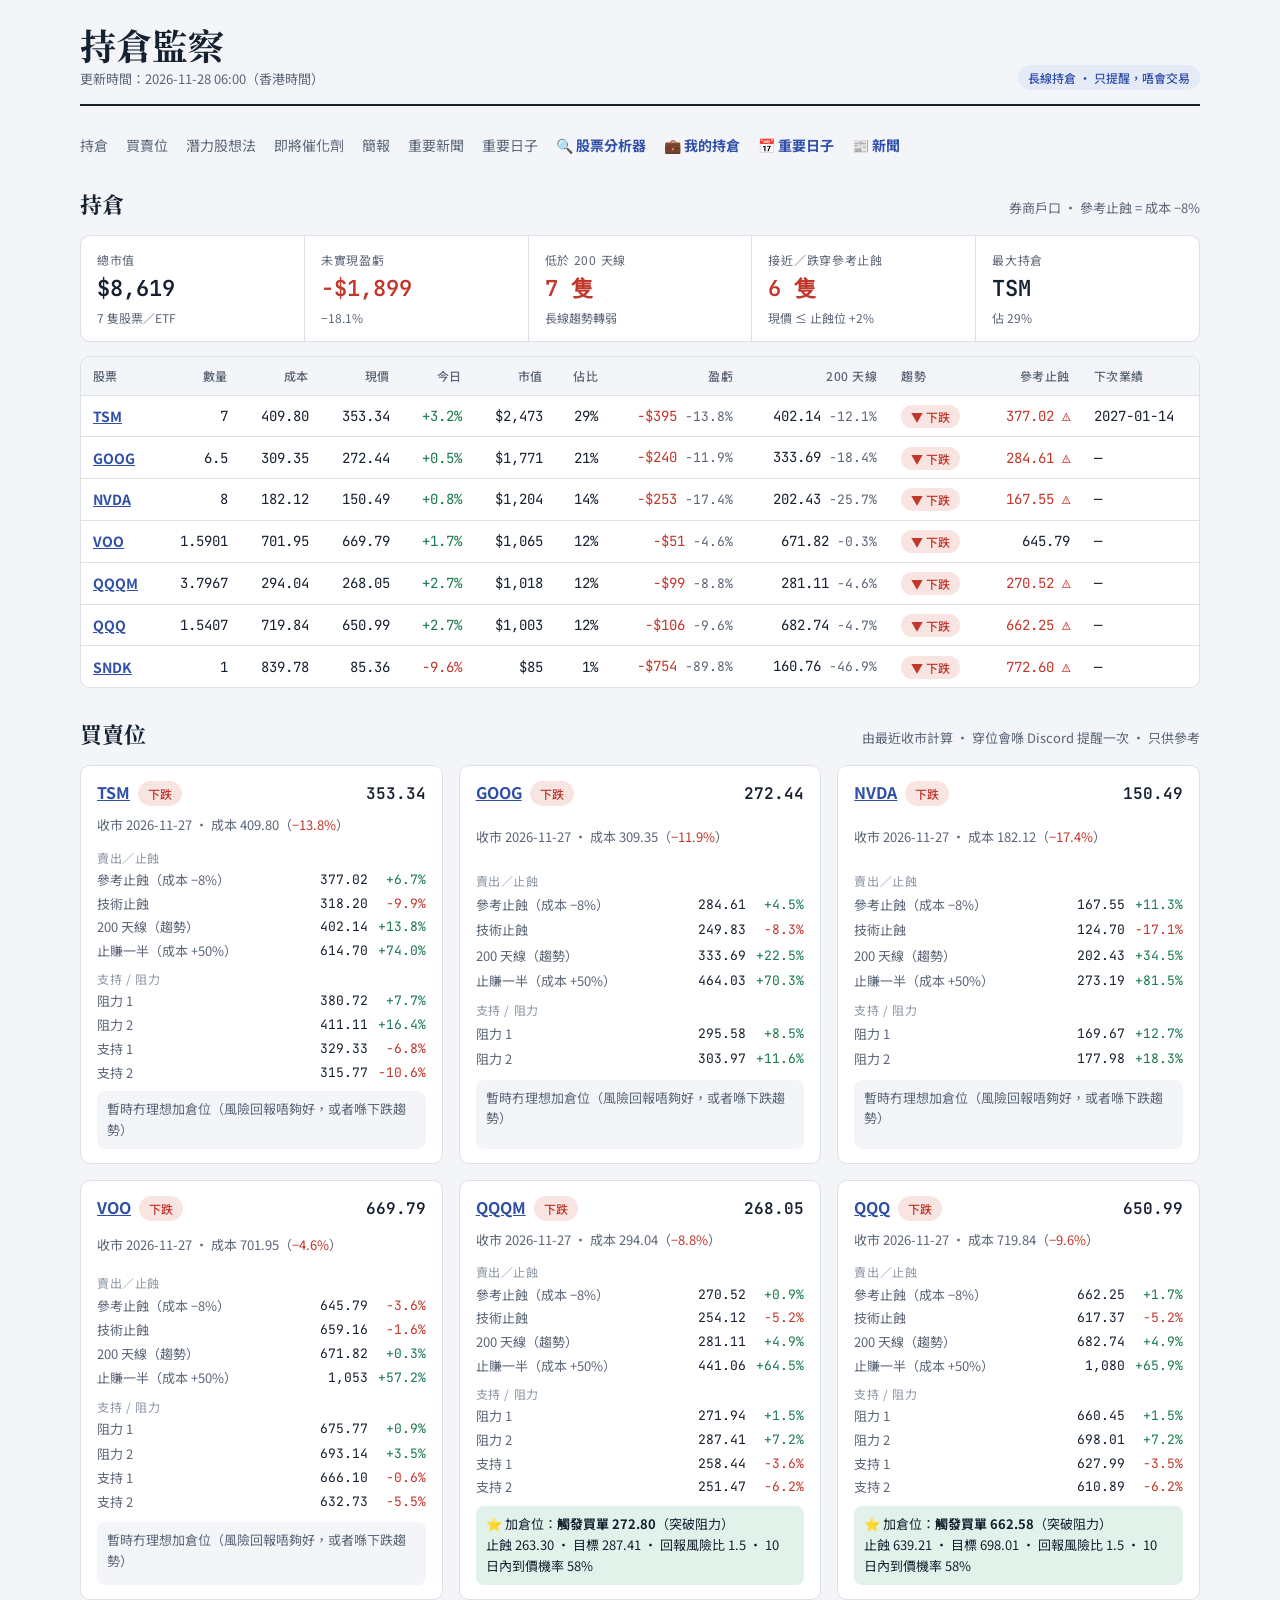
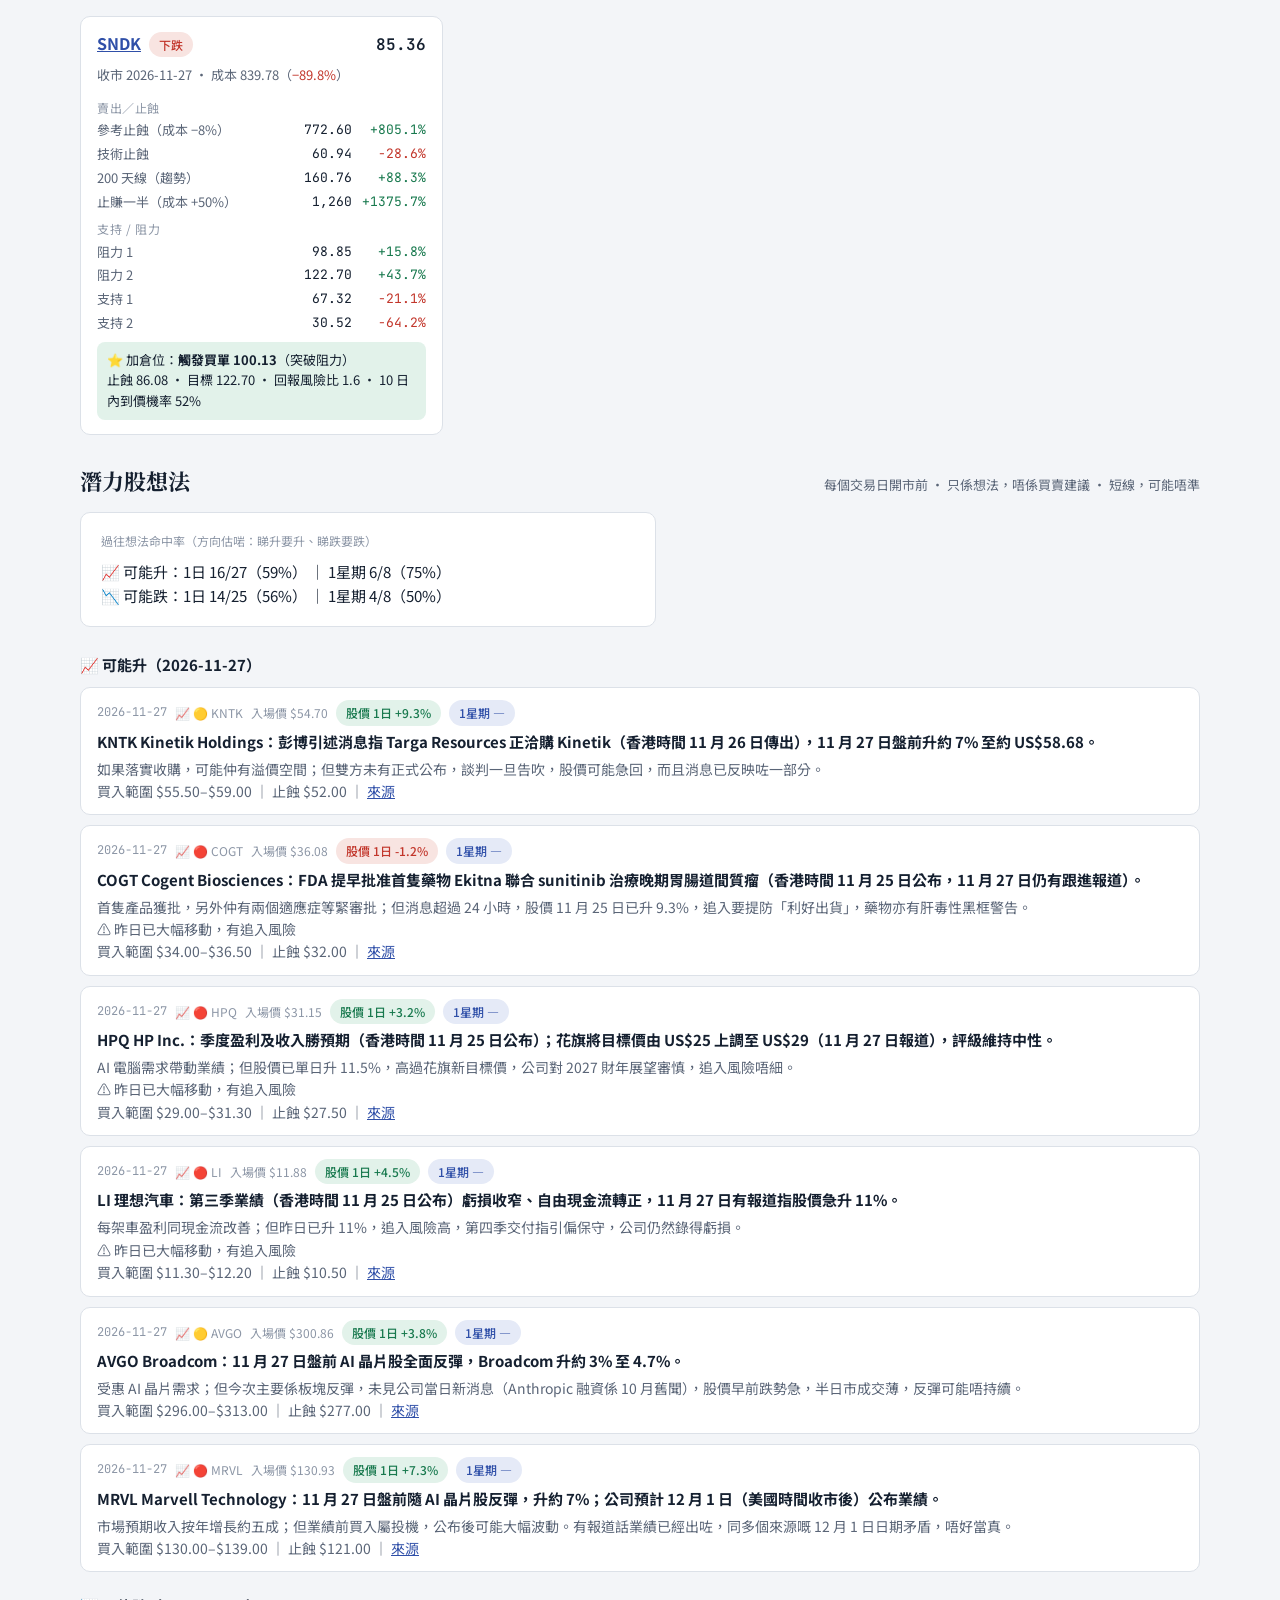
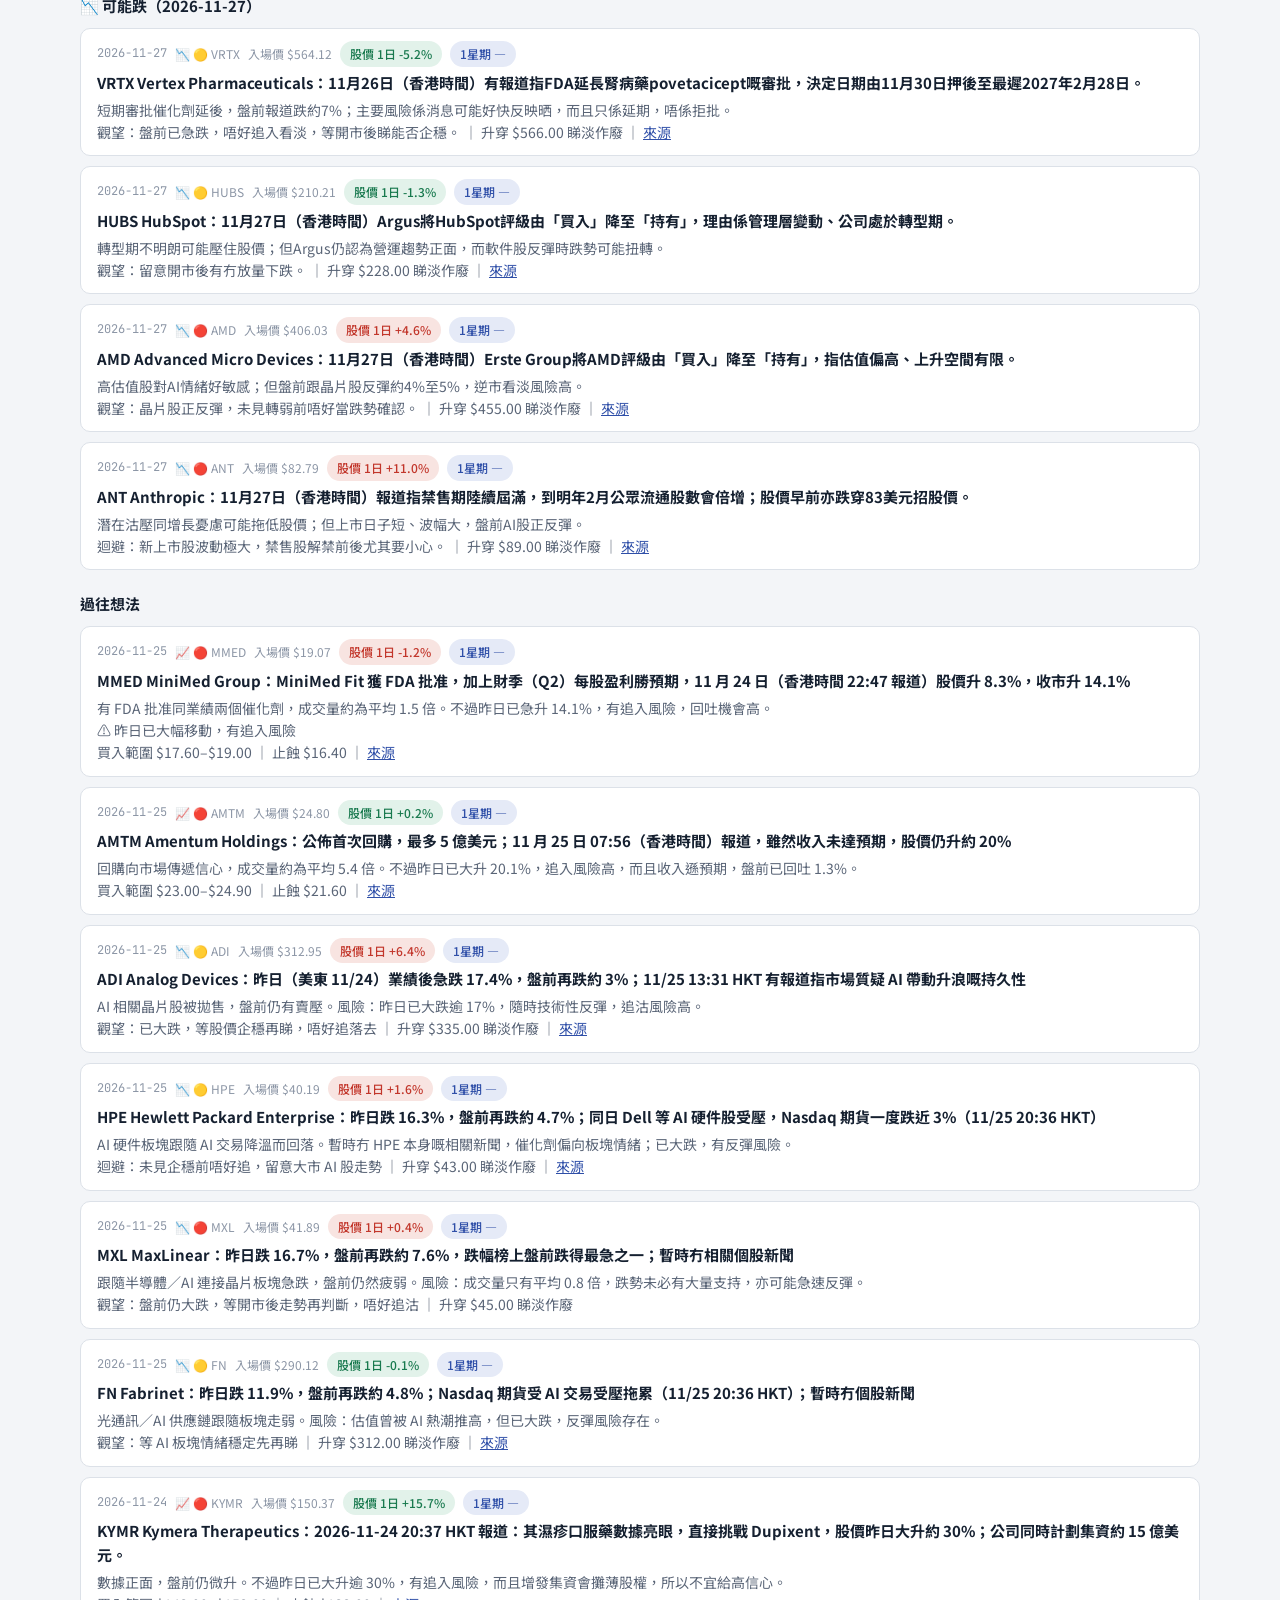
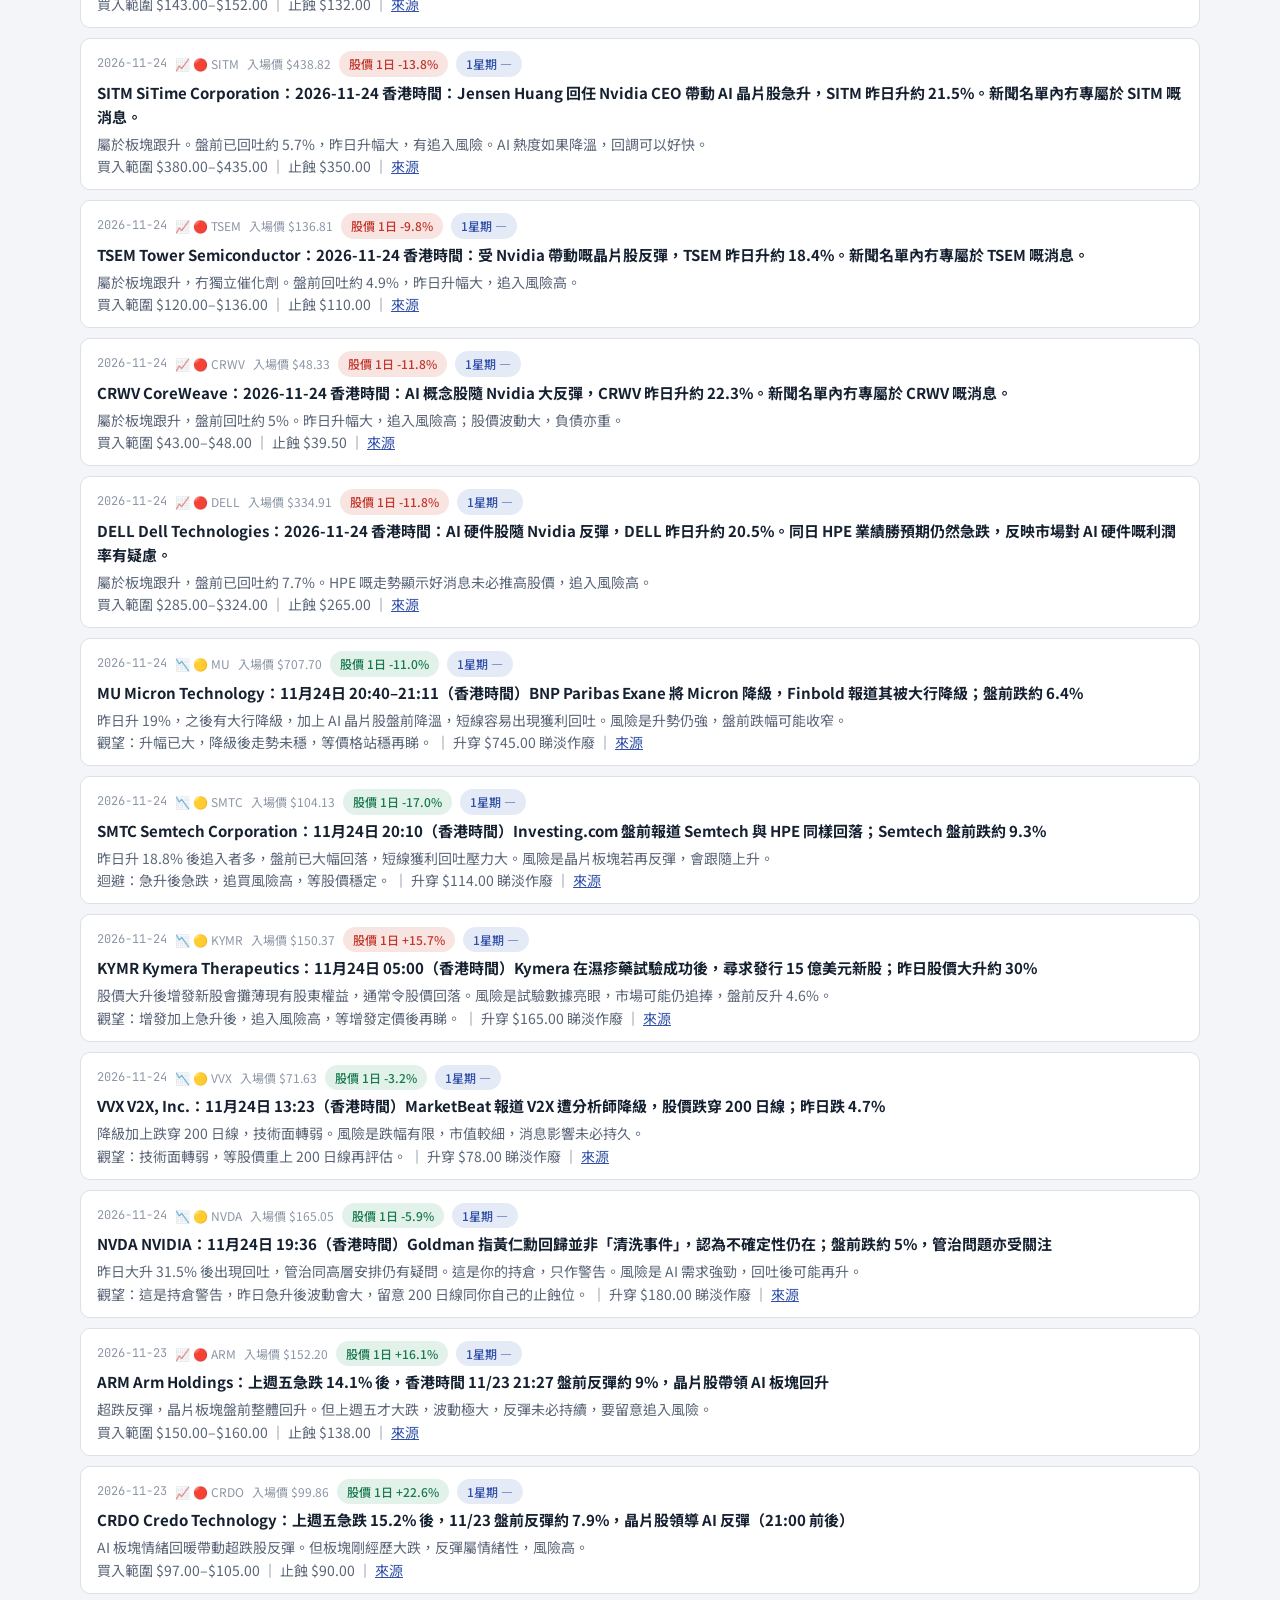
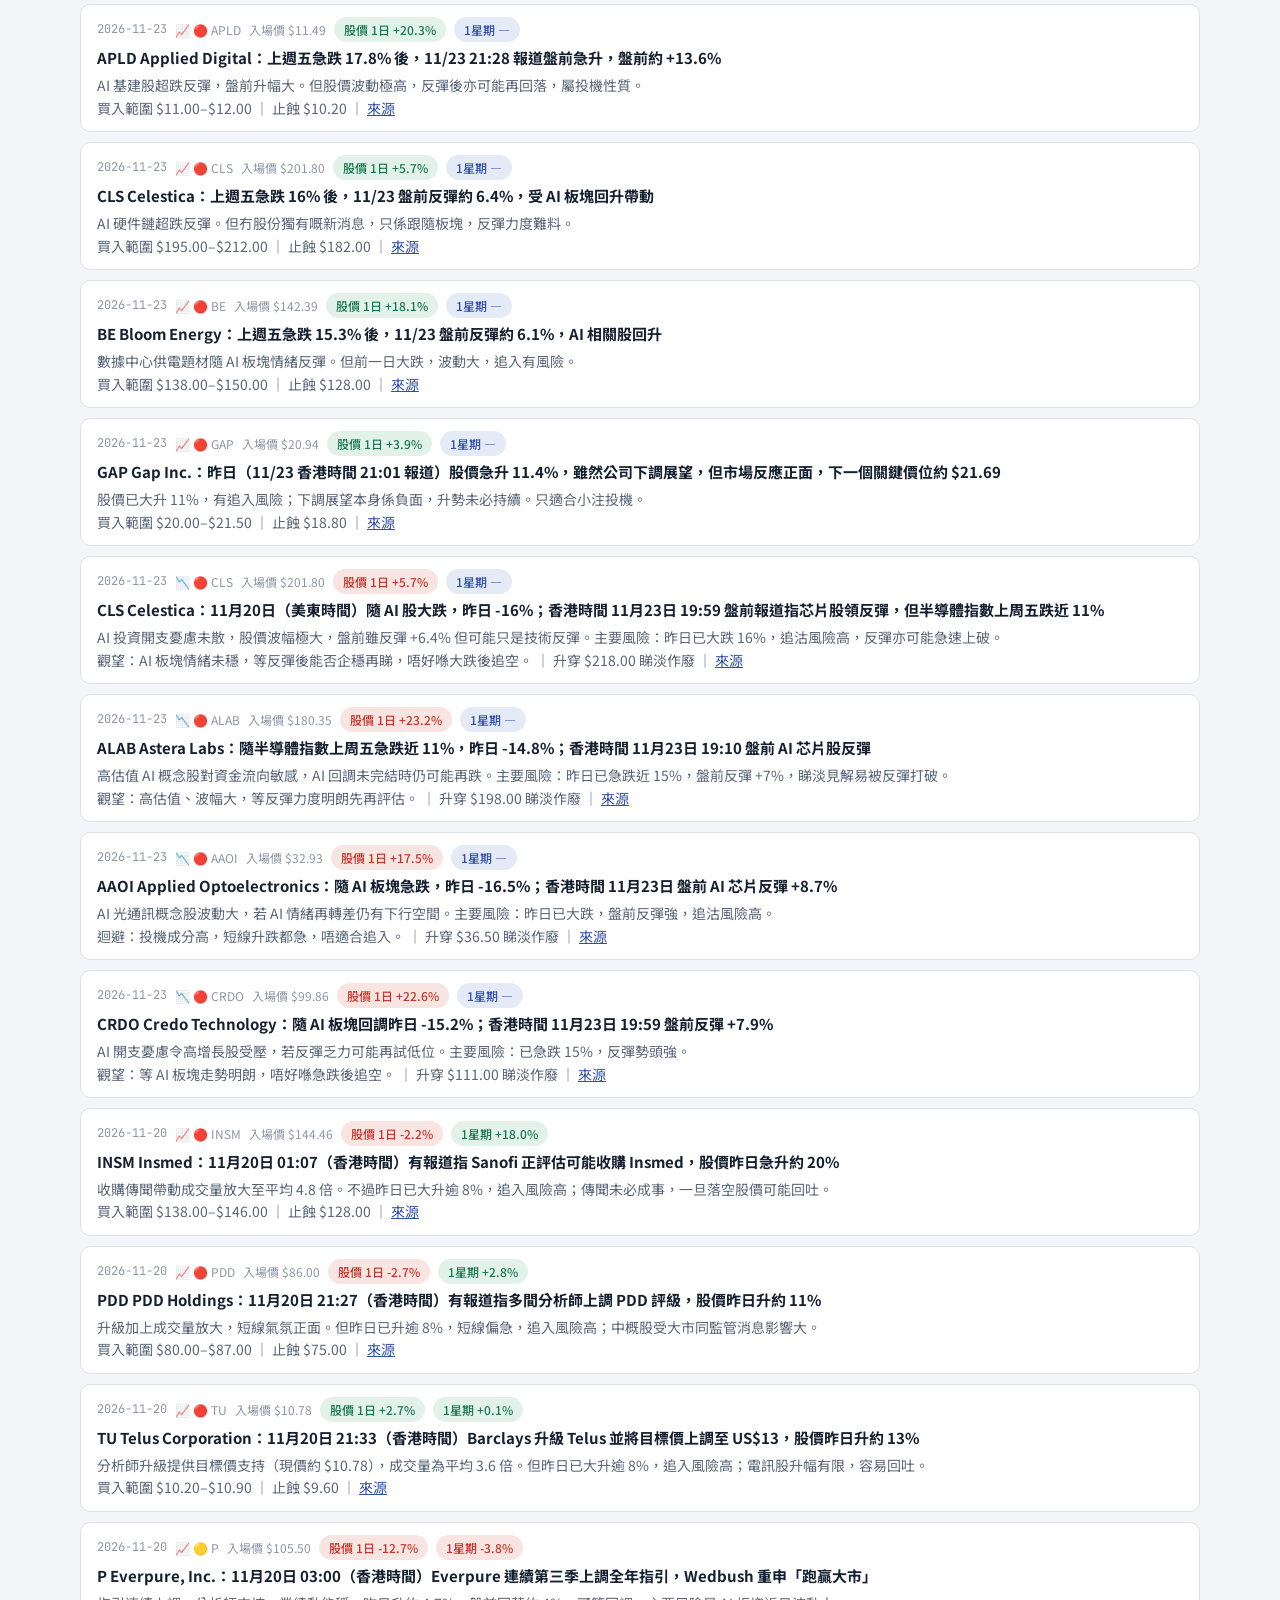
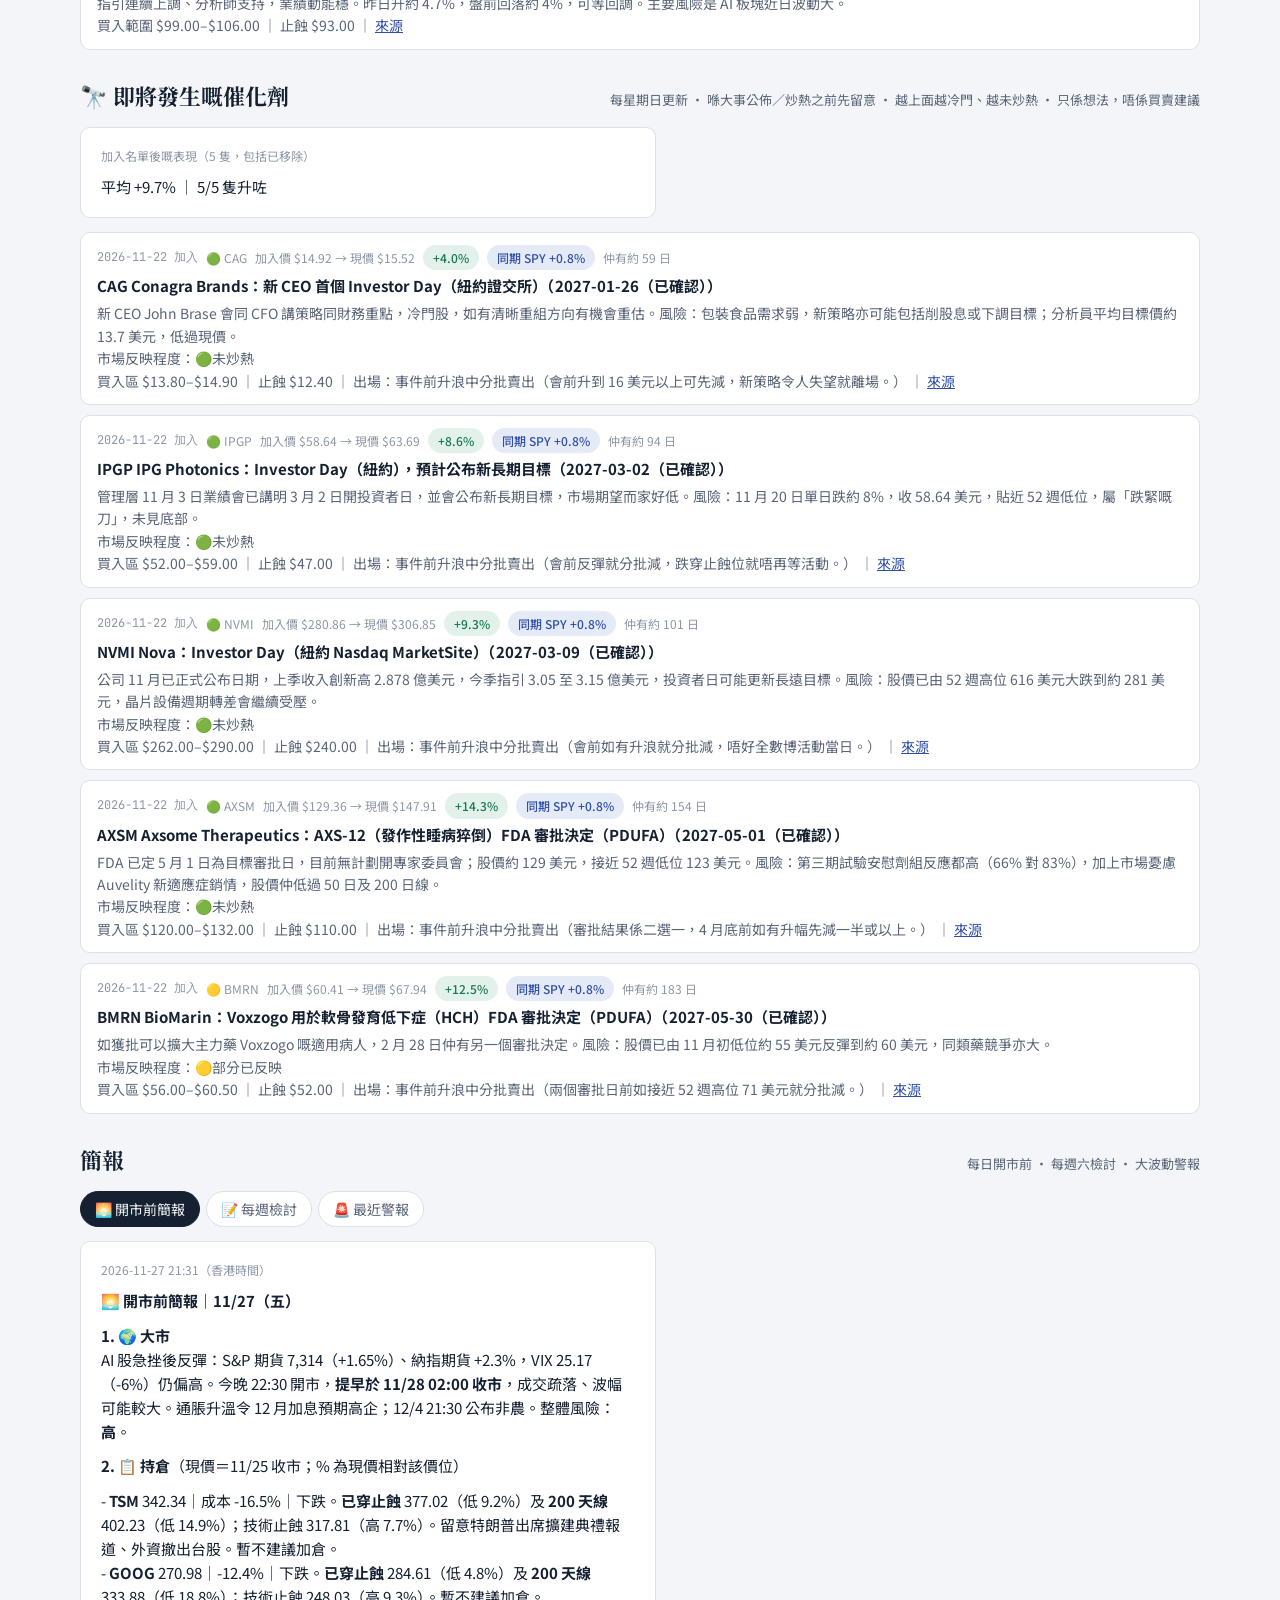
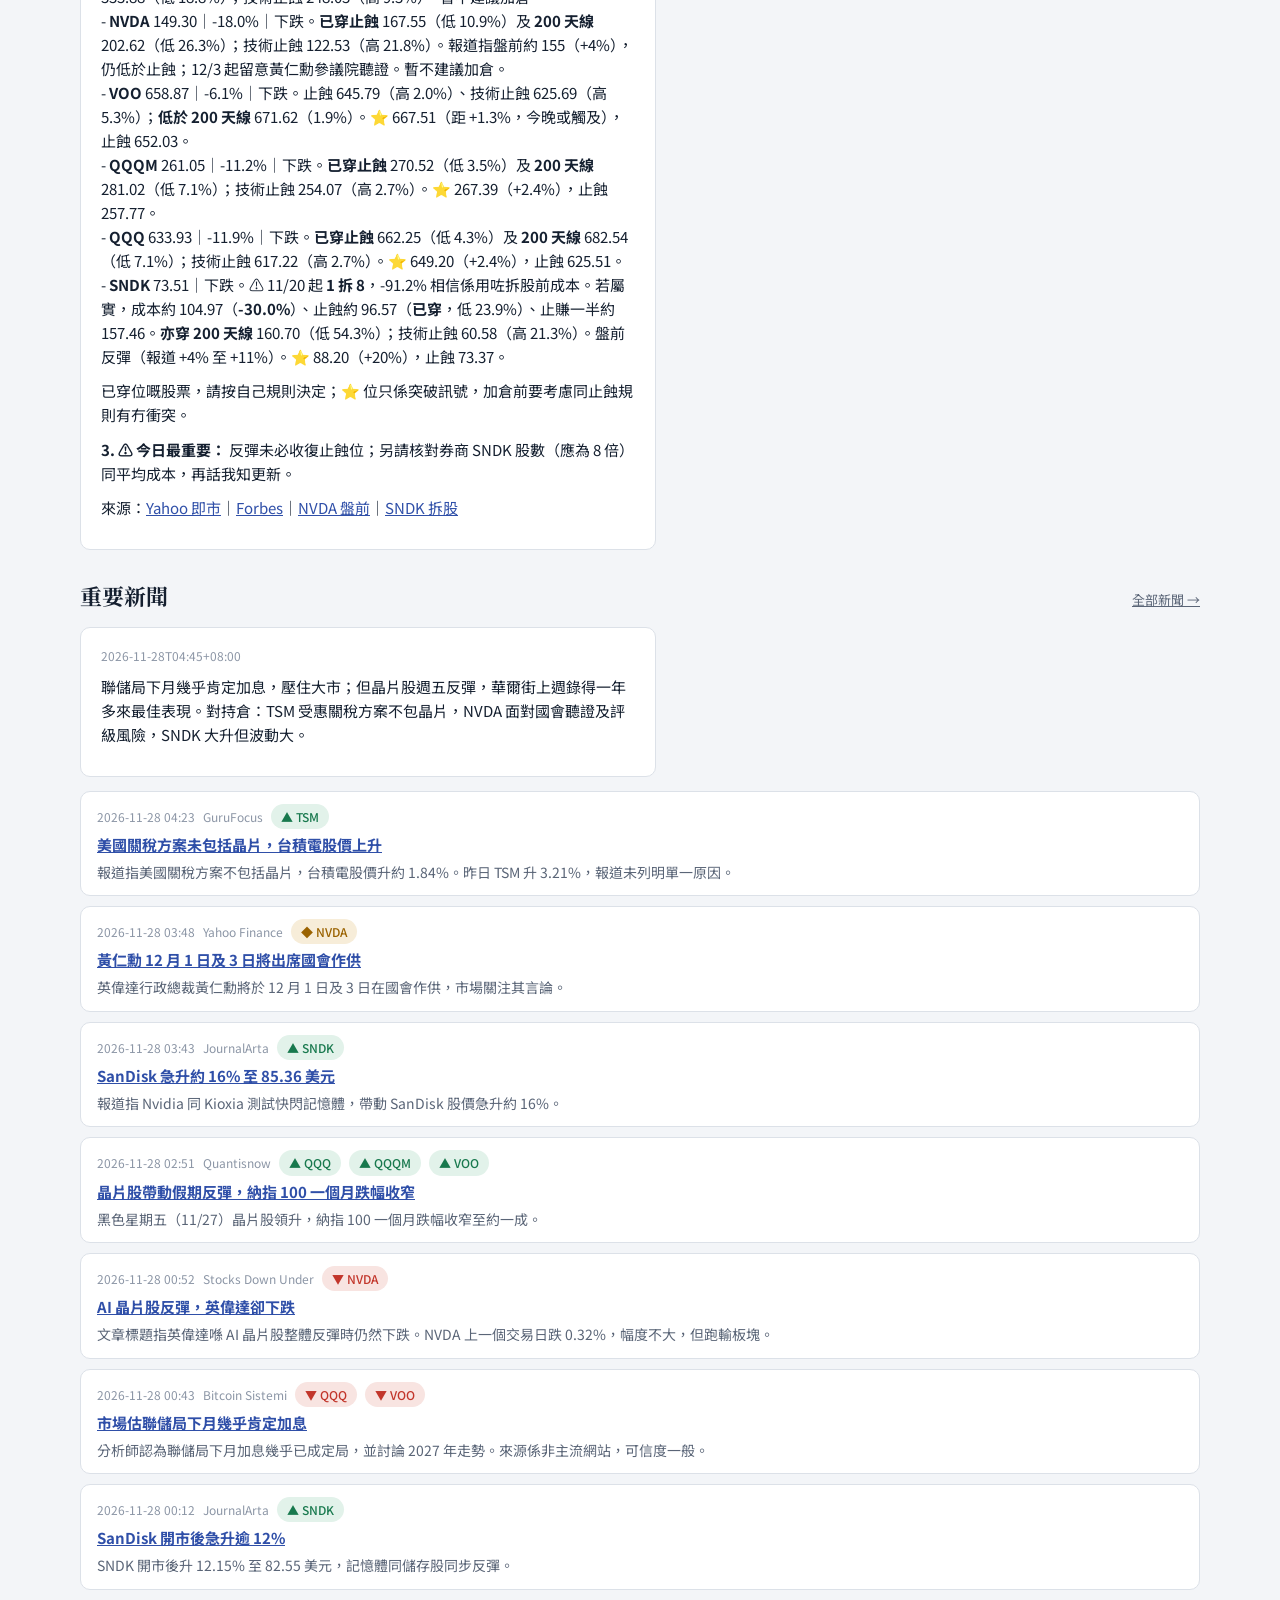
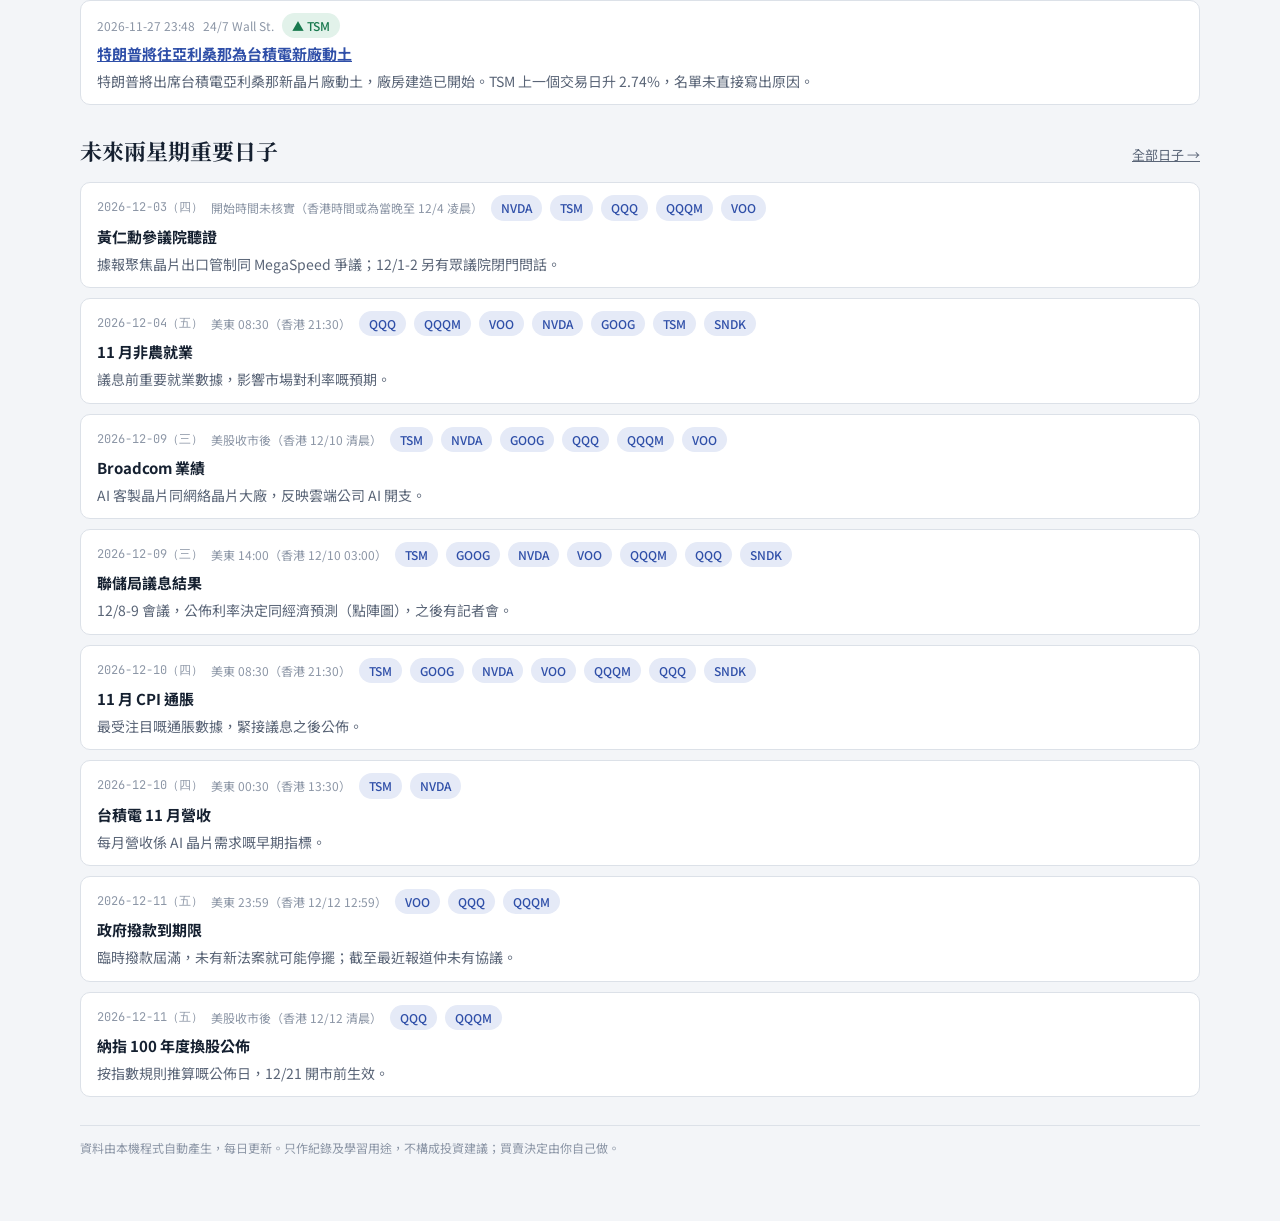
==== commit 6bb59164: "Update dashboard 2026-11-28 06:00" ====
--- a/index.html
+++ b/index.html
@@ -188,7 +188,7 @@
 </div>
 
 <script>
-const DATA = {"updated": "2026-11-28 05:20", "real": {"total": 8619.238745458984, "cost": 10517.7827409, "rows": [{"sym": "TSM", "qty": 7, "cost": 409.8, "last": 353.3399963378906, "day": 0.032131799140241224, "value": 2473.3799743652344, "pnl": -395.22002563476553, "pct": -0.1377745330944592, "ma200": 402.14379425048827, "vs200": -0.12135907257640932, "stop": 377.016, "trend": "下跌", "earnings": "2027-01-14", "weight": 0.2869603740432792}, {"sym": "GOOG", "qty": 6.5, "cost": 309.354, "last": 272.44000244140625, "day": 0.005387819750113598, "value": 1770.8600158691406, "pnl": -239.9409841308593, "pct": -0.11932607161566922, "ma200": 333.69066299438475, "vs200": -0.18355521249334206, "stop": 284.60568, "trend": "下跌", "earnings": "", "weight": 0.2054543409418972}, {"sym": "NVDA", "qty": 8, "cost": 182.124, "last": 150.49000549316406, "day": 0.007970545325399092, "value": 1203.9200439453125, "pnl": -253.07195605468746, "pct": -0.17369481510858498, "ma200": 202.42504699707033, "vs200": -0.2565643050321629, "stop": 167.55408, "trend": "下跌", "earnings": "", "weight": 0.13967823371635849}, {"sym": "VOO", "qty": 1.5901, "cost": 701.95, "last": 669.7899780273438, "day": 0.016573805137710007, "value": 1065.0330440612793, "pnl": -51.13765093872075, "pct": -0.0458152603072246, "ma200": 671.8168322753907, "vs200": -0.003016974494643332, "stop": 645.7940000000001, "trend": "下跌", "earnings": "", "weight": 0.12356462972120226}, {"sym": "QQQM", "qty": 3.7967, "cost": 294.042, "last": 268.04998779296875, "day": 0.026814787693273168, "value": 1017.7053886535645, "pnl": -98.68387274643544, "pct": -0.08839557684627097, "ma200": 281.1059636688232, "vs200": -0.04644503341535644, "stop": 270.51864, "trend": "下跌", "earnings": "", "weight": 0.11807369753967413}, {"sym": "QQQ", "qty": 1.5407, "cost": 719.835, "last": 650.989990234375, "day": 0.02691148510986907, "value": 1002.9802779541016, "pnl": -106.06950654589843, "pct": -0.09563998661585649, "ma200": 682.743735961914, "vs200": -0.046509025356052947, "stop": 662.2482000000001, "trend": "下跌", "earnings": "", "weight": 0.11636529716531152}, {"sym": "SNDK", "qty": 1, "cost": 839.78, "last": 85.36000061035156, "day": -0.09571477677867468, "value": 85.36000061035156, "pnl": -754.4199993896484, "pct": -0.8983543301693877, "ma200": 160.75602153778075, "vs200": -0.469009000136954, "stop": 772.5976, "trend": "下跌", "earnings": "", "weight": 0.009903426872277228}]}, "levels": {"TSM": {"asof": "2026-11-27", "close": 353.3399963378906, "cost": 409.8, "pnl_pct": -0.1377745330944592, "ma20": 375.57800140380857, "ma50": 416.72460083007815, "ma200": 402.14379425048827, "atr": 22.260382607057327, "bb_lo": 323.9166504158859, "vs200": -0.12135907257640932, "trend": "下跌", "support": [{"price": 329.3305253513836, "touches": 1}, {"price": 315.7659981797472, "touches": 4}, {"price": 272.9339478788392, "touches": 1}], "resistance": [{"price": 380.7151167478564, "touches": 6}, {"price": 411.1114013875169, "touches": 9}, {"price": 439.050366602538, "touches": 5}], "exit": {"rule_b_stop": 377.016, "half_take_profit": 614.7, "tech_stop": 318.20033404785494, "tech_stop_how": "最近支持位 − 0.5 ATR", "trend_exit": 402.14379425048827, "tp1": 380.7151167478564, "tp2": 411.1114013875169}, "entries": [{"kind": "break", "price": 404.369832511194, "term": "長線", "stop": 369.5849254443278, "tp": 439.050366602538, "name": "企返 200 天線", "why": "而家喺 200 天線之下；升返上去先代表趨勢轉好", "risk": -0.08602250778908749, "rr": 0.9969994752229316, "dist": 0.14442134120730765, "reach": 0.06224066390041494, "order": "觸發買單", "against": false}, {"kind": "break", "price": 382.94115500856213, "term": "短線", "stop": 358.4547341407991, "tp": 411.1114013875169, "name": "突破阻力", "why": "升穿 380.72（觸及 6 次）代表買家贏咗", "risk": -0.06394303810781465, "rr": 1.1504436083609724, "dist": 0.08377528436482073, "reach": 0.3029045643153527, "order": "觸發買單", "against": false}, {"kind": "dip", "price": 331.5565636120893, "term": "短線", "stop": 309.29618100503194, "tp": 380.7151167478564, "name": "最近支持位", "why": "以前喺 329.33 附近轉角 1 次，買家多數喺度承接", "risk": -0.06713901955233581, "rr": 2.2083426868045875, "dist": -0.061650062125914395, "reach": 0.36099585062240663, "order": "限價買單", "against": true}, {"kind": "dip", "price": 317.9920364404529, "term": "短線", "stop": 295.73165383339557, "tp": 380.7151167478564, "name": "第二支持位", "why": "以前喺 315.77 附近轉角 4 次，買家多數喺度承接", "risk": -0.07000295622568464, "rr": 2.8177000105792436, "dist": -0.1000395094350861, "reach": 0.17842323651452283, "order": "限價買單", "against": true}], "alerts": [{"id": "S1", "name": "支持位 1", "price": 329.33, "up": "重返支持位之上", "down": "跌穿支持位，下一個支持位要留意"}, {"id": "S2", "name": "支持位 2", "price": 315.77, "up": "重返支持位之上", "down": "跌穿支持位，下一個支持位要留意"}, {"id": "R1", "name": "阻力位 1", "price": 380.72, "up": "突破阻力位（升勢加強；可考慮分段止賺）", "down": "升唔過阻力位，回落"}, {"id": "R2", "name": "阻力位 2", "price": 411.11, "up": "突破阻力位（升勢加強；可考慮分段止賺）", "down": "升唔過阻力位，回落"}, {"id": "MA50", "name": "50 天線", "price": 416.72, "up": "企返 50 天線之上（中期轉強）", "down": "跌穿 50 天線（中期轉弱）"}, {"id": "MA200", "name": "200 天線", "price": 402.14, "up": "企返 200 天線之上（長期趨勢轉好）", "down": "跌穿 200 天線（規則 B：收市確認就考慮賣出）"}, {"id": "STOP_B", "name": "參考止蝕（成本 −8%）", "price": 377.02, "up": "重返止蝕位之上", "down": "跌穿參考止蝕位（規則 B：考慮全部賣出）"}, {"id": "STOP_T", "name": "技術止蝕（最近支持位 − 0.5 ATR）", "price": 318.2, "up": "重返技術止蝕位之上", "down": "跌穿技術止蝕位"}, {"id": "TP_HALF", "name": "止賺一半（成本 +50%）", "price": 614.7, "up": "到咗止賺位（規則 B：考慮賣一半）", "down": "跌返止賺位之下"}]}, "GOOG": {"asof": "2026-11-27", "close": 272.44000244140625, "cost": 309.354, "pnl_pct": -0.11932607161566922, "ma20": 280.4770004272461, "ma50": 313.8609997558594, "ma200": 333.69066299438475, "atr": 11.30571530378582, "bb_lo": 265.3907786416033, "vs200": -0.18355521249334206, "trend": "下跌", "support": [], "resistance": [{"price": 295.5839603528567, "touches": 3}, {"price": 303.97029351548986, "touches": 2}, {"price": 311.80306713488517, "touches": 3}], "exit": {"rule_b_stop": 284.60568, "half_take_profit": 464.03099999999995, "tech_stop": 249.82857183383462, "tech_stop_how": "現價 − 2 ATR", "trend_exit": 333.69066299438475, "tp1": 295.5839603528567, "tp2": 303.97029351548986}, "entries": [{"kind": "break", "price": 296.7145318832353, "term": "短線", "stop": 284.2782450490709, "tp": 311.80306713488517, "name": "突破阻力", "why": "升穿 295.58（觸及 3 次）代表買家贏咗", "risk": -0.04191330554399131, "rr": 1.213266906179695, "dist": 0.08910045963991564, "reach": 0.13278008298755187, "order": "觸發買單", "against": false}], "alerts": [{"id": "R1", "name": "阻力位 1", "price": 295.58, "up": "突破阻力位（升勢加強；可考慮分段止賺）", "down": "升唔過阻力位，回落"}, {"id": "R2", "name": "阻力位 2", "price": 303.97, "up": "突破阻力位（升勢加強；可考慮分段止賺）", "down": "升唔過阻力位，回落"}, {"id": "MA50", "name": "50 天線", "price": 313.86, "up": "企返 50 天線之上（中期轉強）", "down": "跌穿 50 天線（中期轉弱）"}, {"id": "MA200", "name": "200 天線", "price": 333.69, "up": "企返 200 天線之上（長期趨勢轉好）", "down": "跌穿 200 天線（規則 B：收市確認就考慮賣出）"}, {"id": "STOP_B", "name": "參考止蝕（成本 −8%）", "price": 284.61, "up": "重返止蝕位之上", "down": "跌穿參考止蝕位（規則 B：考慮全部賣出）"}, {"id": "STOP_T", "name": "技術止蝕（現價 − 2 ATR）", "price": 249.83, "up": "重返技術止蝕位之上", "down": "跌穿技術止蝕位"}, {"id": "TP_HALF", "name": "止賺一半（成本 +50%）", "price": 464.03, "up": "到咗止賺位（規則 B：考慮賣一半）", "down": "跌返止賺位之下"}]}, "NVDA": {"asof": "2026-11-27", "close": 150.49000549316406, "cost": 182.124, "pnl_pct": -0.17369481510858498, "ma20": 169.31900177001953, "ma50": 202.27740173339845, "ma200": 202.42504699707033, "atr": 12.897387638152072, "bb_lo": 125.94199444568855, "vs200": -0.2565643050321629, "trend": "下跌", "support": [], "resistance": [{"price": 169.6676996134277, "touches": 4}, {"price": 177.97852506757908, "touches": 2}, {"price": 192.2751183079121, "touches": 11}], "exit": {"rule_b_stop": 167.55408, "half_take_profit": 273.186, "tech_stop": 124.69523021685993, "tech_stop_how": "現價 − 2 ATR", "trend_exit": 202.42504699707033, "tp1": 169.6676996134277, "tp2": 177.97852506757908}, "entries": [{"kind": "break", "price": 170.95743837724288, "term": "短線", "stop": 156.7703119752756, "tp": 192.2751183079121, "name": "突破阻力", "why": "升穿 169.67（觸及 4 次）代表買家贏咗", "risk": -0.0829863066306672, "rr": 1.502607316426896, "dist": 0.13600526371838395, "reach": 0.06639004149377593, "order": "觸發買單", "against": false}], "alerts": [{"id": "R1", "name": "阻力位 1", "price": 169.67, "up": "突破阻力位（升勢加強；可考慮分段止賺）", "down": "升唔過阻力位，回落"}, {"id": "R2", "name": "阻力位 2", "price": 177.98, "up": "突破阻力位（升勢加強；可考慮分段止賺）", "down": "升唔過阻力位，回落"}, {"id": "MA50", "name": "50 天線", "price": 202.28, "up": "企返 50 天線之上（中期轉強）", "down": "跌穿 50 天線（中期轉弱）"}, {"id": "MA200", "name": "200 天線", "price": 202.43, "up": "企返 200 天線之上（長期趨勢轉好）", "down": "跌穿 200 天線（規則 B：收市確認就考慮賣出）"}, {"id": "STOP_B", "name": "參考止蝕（成本 −8%）", "price": 167.55, "up": "重返止蝕位之上", "down": "跌穿參考止蝕位（規則 B：考慮全部賣出）"}, {"id": "STOP_T", "name": "技術止蝕（現價 − 2 ATR）", "price": 124.7, "up": "重返技術止蝕位之上", "down": "跌穿技術止蝕位"}, {"id": "TP_HALF", "name": "止賺一半（成本 +50%）", "price": 273.19, "up": "到咗止賺位（規則 B：考慮賣一半）", "down": "跌返止賺位之下"}]}, "VOO": {"asof": "2026-11-27", "close": 669.7899780273438, "cost": 701.95, "pnl_pct": -0.0458152603072246, "ma20": 678.754995727539, "ma50": 696.0682580566406, "ma200": 671.8168322753907, "atr": 13.880045897746282, "bb_lo": 644.3075865414368, "vs200": -0.003016974494643332, "trend": "下跌", "support": [{"price": 666.0992915887549, "touches": 4}, {"price": 632.7310531828906, "touches": 6}, {"price": 615.8355647783753, "touches": 5}], "resistance": [{"price": 675.7683219864614, "touches": 2}, {"price": 693.1379905362844, "touches": 8}, {"price": 713.7322239929623, "touches": 5}], "exit": {"rule_b_stop": 645.7940000000001, "half_take_profit": 1052.9250000000002, "tech_stop": 659.1592686398818, "tech_stop_how": "最近支持位 − 0.5 ATR", "trend_exit": 671.8168322753907, "tp1": 675.7683219864614, "tp2": 693.1379905362844}, "entries": [{"kind": "break", "price": 677.156326576236, "term": "短線", "stop": 661.8882760887151, "tp": 693.1379905362844, "name": "突破阻力 + 企返 200 天線", "why": "升穿 675.77（觸及 2 次）代表買家贏咗；而家喺 200 天線之下；升返上去先代表趨勢轉好", "risk": -0.022547305383259997, "rr": 1.0467390039816011, "dist": 0.010997997567218754, "reach": 0.5767634854771784, "order": "觸發買單", "against": false}, {"kind": "dip", "price": 667.4872961785295, "term": "短線", "stop": 653.6072502807832, "tp": 693.1379905362844, "name": "最近支持位", "why": "以前喺 666.10 附近轉角 4 次，買家多數喺度承接", "risk": -0.020794472010496334, "rr": 1.8480266237390324, "dist": -0.003437916248905437, "reach": 0.8755186721991701, "order": "限價買單", "against": true}, {"kind": "dip", "price": 634.1190577726652, "term": "短線", "stop": 620.2390118749189, "tp": 666.0992915887549, "name": "第二支持位", "why": "以前喺 632.73 附近轉角 6 次，買家多數喺度承接", "risk": -0.021888706430776228, "rr": 2.304043808765959, "dist": -0.05325687368410026, "reach": 0.029045643153526972, "order": "限價買單", "against": true}], "alerts": [{"id": "S1", "name": "支持位 1", "price": 666.1, "up": "重返支持位之上", "down": "跌穿支持位，下一個支持位要留意"}, {"id": "S2", "name": "支持位 2", "price": 632.73, "up": "重返支持位之上", "down": "跌穿支持位，下一個支持位要留意"}, {"id": "R1", "name": "阻力位 1", "price": 675.77, "up": "突破阻力位（升勢加強；可考慮分段止賺）", "down": "升唔過阻力位，回落"}, {"id": "R2", "name": "阻力位 2", "price": 693.14, "up": "突破阻力位（升勢加強；可考慮分段止賺）", "down": "升唔過阻力位，回落"}, {"id": "MA50", "name": "50 天線", "price": 696.07, "up": "企返 50 天線之上（中期轉強）", "down": "跌穿 50 天線（中期轉弱）"}, {"id": "MA200", "name": "200 天線", "price": 671.82, "up": "企返 200 天線之上（長期趨勢轉好）", "down": "跌穿 200 天線（規則 B：收市確認就考慮賣出）"}, {"id": "STOP_B", "name": "參考止蝕（成本 −8%）", "price": 645.79, "up": "重返止蝕位之上", "down": "跌穿參考止蝕位（規則 B：考慮全部賣出）"}, {"id": "STOP_T", "name": "技術止蝕（最近支持位 − 0.5 ATR）", "price": 659.16, "up": "重返技術止蝕位之上", "down": "跌穿技術止蝕位"}, {"id": "TP_HALF", "name": "止賺一半（成本 +50%）", "price": 1052.93, "up": "到咗止賺位（規則 B：考慮賣一半）", "down": "跌返止賺位之下"}]}, "QQQM": {"asof": "2026-11-27", "close": 268.04998779296875, "cost": 294.042, "pnl_pct": -0.08839557684627097, "ma20": 273.2620002746582, "ma50": 290.60514251708986, "ma200": 281.1059636688232, "atr": 8.635098578412762, "bb_lo": 255.1561068658188, "vs200": -0.04644503341535644, "trend": "下跌", "support": [{"price": 258.4413243992957, "touches": 4}, {"price": 251.47187902201932, "touches": 5}, {"price": 244.0011380500854, "touches": 4}], "resistance": [{"price": 271.93905059104804, "touches": 1}, {"price": 287.4114857284514, "touches": 7}, {"price": 297.7548822712753, "touches": 4}], "exit": {"rule_b_stop": 270.51864, "half_take_profit": 441.063, "tech_stop": 254.12377511008933, "tech_stop_how": "最近支持位 − 0.5 ATR", "trend_exit": 281.1059636688232, "tp1": 271.93905059104804, "tp2": 287.4114857284514}, "entries": [{"kind": "break", "price": 281.9694735266645, "term": "長線", "stop": 267.62150130184165, "tp": 297.7548822712753, "name": "企返 200 天線", "why": "而家喺 200 天線之下；升返上去先代表趨勢轉好", "risk": -0.05088484240995694, "rr": 1.1001839491507428, "dist": 0.05192869377948495, "reach": 0.17427385892116182, "order": "觸發買單", "against": false}, {"kind": "break", "price": 272.8025604488893, "term": "短線", "stop": 263.3039520126353, "tp": 287.4114857284514, "name": "突破阻力", "why": "升穿 271.94（觸及 1 次）代表買家贏咗", "risk": -0.03481861907976347, "rr": 1.5380068962315727, "dist": 0.017730172998893234, "reach": 0.5767634854771784, "order": "觸發買單", "against": false, "best": true}, {"kind": "dip", "price": 259.304834257137, "term": "短線", "stop": 250.6697356787242, "tp": 271.93905059104804, "name": "最近支持位", "why": "以前喺 258.44 附近轉角 4 次，買家多數喺度承接", "risk": -0.03330095485165485, "rr": 1.4631235786347432, "dist": -0.03262508462632796, "reach": 0.4024896265560166, "order": "限價買單", "against": true}, {"kind": "dip", "price": 252.3353888798606, "term": "短線", "stop": 243.70029030144784, "tp": 271.93905059104804, "name": "第二支持位", "why": "以前喺 251.47 附近轉角 5 次，買家多數喺度承接", "risk": -0.03422071956194783, "rr": 2.2702302160389265, "dist": -0.05862562816173489, "reach": 0.16182572614107885, "order": "限價買單", "against": true}], "alerts": [{"id": "S1", "name": "支持位 1", "price": 258.44, "up": "重返支持位之上", "down": "跌穿支持位，下一個支持位要留意"}, {"id": "S2", "name": "支持位 2", "price": 251.47, "up": "重返支持位之上", "down": "跌穿支持位，下一個支持位要留意"}, {"id": "R1", "name": "阻力位 1", "price": 271.94, "up": "突破阻力位（升勢加強；可考慮分段止賺）", "down": "升唔過阻力位，回落"}, {"id": "R2", "name": "阻力位 2", "price": 287.41, "up": "突破阻力位（升勢加強；可考慮分段止賺）", "down": "升唔過阻力位，回落"}, {"id": "MA50", "name": "50 天線", "price": 290.61, "up": "企返 50 天線之上（中期轉強）", "down": "跌穿 50 天線（中期轉弱）"}, {"id": "MA200", "name": "200 天線", "price": 281.11, "up": "企返 200 天線之上（長期趨勢轉好）", "down": "跌穿 200 天線（規則 B：收市確認就考慮賣出）"}, {"id": "STOP_B", "name": "參考止蝕（成本 −8%）", "price": 270.52, "up": "重返止蝕位之上", "down": "跌穿參考止蝕位（規則 B：考慮全部賣出）"}, {"id": "STOP_T", "name": "技術止蝕（最近支持位 − 0.5 ATR）", "price": 254.12, "up": "重返技術止蝕位之上", "down": "跌穿技術止蝕位"}, {"id": "TP_HALF", "name": "止賺一半（成本 +50%）", "price": 441.06, "up": "到咗止賺位（規則 B：考慮賣一半）", "down": "跌返止賺位之下"}, {"id": "BUY", "name": "⭐ 建議加倉位（突破阻力，觸發買單）", "price": 272.8, "up": "升穿建議觸發買入位", "down": "跌返觸發位之下"}]}, "QQQ": {"asof": "2026-11-27", "close": 650.989990234375, "cost": 719.835, "pnl_pct": -0.09563998661585649, "ma20": 663.5130004882812, "ma50": 705.7159826660156, "ma200": 682.743735961914, "atr": 21.24566944965588, "bb_lo": 619.0394314095823, "vs200": -0.046509025356052947, "trend": "下跌", "support": [{"price": 627.9913435003682, "touches": 4}, {"price": 610.8874851023108, "touches": 5}, {"price": 592.715767518647, "touches": 4}], "resistance": [{"price": 660.4517860132496, "touches": 1}, {"price": 698.0131347469691, "touches": 7}, {"price": 725.3197023142549, "touches": 5}], "exit": {"rule_b_stop": 662.2482000000001, "half_take_profit": 1079.7525, "tech_stop": 617.3685087755402, "tech_stop_how": "最近支持位 − 0.5 ATR", "trend_exit": 682.743735961914, "tp1": 660.4517860132496, "tp2": 698.0131347469691}, "entries": [{"kind": "break", "price": 684.8683029068796, "term": "長線", "stop": 649.8289512884216, "tp": 725.3197023142549, "name": "企返 200 天線", "why": "而家喺 200 天線之下；升返上去先代表趨勢轉好", "risk": -0.05116217449360072, "rr": 1.1544562766985182, "dist": 0.05204121903672809, "reach": 0.17427385892116182, "order": "觸發買單", "against": false}, {"kind": "break", "price": 662.5763529582152, "term": "短線", "stop": 639.2061165635937, "tp": 698.0131347469691, "name": "突破阻力", "why": "升穿 660.45（觸及 1 次）代表買家贏咗", "risk": -0.03527176345832461, "rr": 1.5163210671206255, "dist": 0.017798065865296753, "reach": 0.5809128630705395, "order": "觸發買單", "against": false, "best": true}, {"kind": "dip", "price": 630.1159104453338, "term": "短線", "stop": 608.8702409956779, "tp": 660.4517860132496, "name": "最近支持位", "why": "以前喺 627.99 附近轉角 4 次，買家多數喺度承接", "risk": -0.033717081409102234, "rr": 1.4278615997391921, "dist": -0.032065131725797946, "reach": 0.4107883817427386, "order": "限價買單", "against": true}, {"kind": "dip", "price": 613.0120520472765, "term": "短線", "stop": 591.7663825976206, "tp": 660.4517860132496, "name": "第二支持位", "why": "以前喺 610.89 附近轉角 5 次，買家多數喺度承接", "risk": -0.03465783320034532, "rr": 2.232913115700454, "dist": -0.05833874369316394, "reach": 0.16182572614107885, "order": "限價買單", "against": true}], "alerts": [{"id": "S1", "name": "支持位 1", "price": 627.99, "up": "重返支持位之上", "down": "跌穿支持位，下一個支持位要留意"}, {"id": "S2", "name": "支持位 2", "price": 610.89, "up": "重返支持位之上", "down": "跌穿支持位，下一個支持位要留意"}, {"id": "R1", "name": "阻力位 1", "price": 660.45, "up": "突破阻力位（升勢加強；可考慮分段止賺）", "down": "升唔過阻力位，回落"}, {"id": "R2", "name": "阻力位 2", "price": 698.01, "up": "突破阻力位（升勢加強；可考慮分段止賺）", "down": "升唔過阻力位，回落"}, {"id": "MA50", "name": "50 天線", "price": 705.72, "up": "企返 50 天線之上（中期轉強）", "down": "跌穿 50 天線（中期轉弱）"}, {"id": "MA200", "name": "200 天線", "price": 682.74, "up": "企返 200 天線之上（長期趨勢轉好）", "down": "跌穿 200 天線（規則 B：收市確認就考慮賣出）"}, {"id": "STOP_B", "name": "參考止蝕（成本 −8%）", "price": 662.25, "up": "重返止蝕位之上", "down": "跌穿參考止蝕位（規則 B：考慮全部賣出）"}, {"id": "STOP_T", "name": "技術止蝕（最近支持位 − 0.5 ATR）", "price": 617.37, "up": "重返技術止蝕位之上", "down": "跌穿技術止蝕位"}, {"id": "TP_HALF", "name": "止賺一半（成本 +50%）", "price": 1079.75, "up": "到咗止賺位（規則 B：考慮賣一半）", "down": "跌返止賺位之下"}, {"id": "BUY", "name": "⭐ 建議加倉位（突破阻力，觸發買單）", "price": 662.58, "up": "升穿建議觸發買入位", "down": "跌返觸發位之下"}]}, "SNDK": {"asof": "2026-11-27", "close": 85.36000061035156, "cost": 839.78, "pnl_pct": -0.8983543301693877, "ma20": 123.08681221008301, "ma50": 168.30993698120116, "ma200": 160.75602153778075, "atr": 12.769833433935, "bb_lo": 70.79332271388898, "vs200": -0.469009000136954, "trend": "下跌", "support": [{"price": 67.32177480061848, "touches": 3}, {"price": 30.52375030517578, "touches": 1}, {"price": 23.758333206176758, "touches": 3}], "resistance": [{"price": 98.8481216430664, "touches": 2}, {"price": 122.69937515258789, "touches": 2}, {"price": 162.64749908447266, "touches": 2}], "exit": {"rule_b_stop": 772.5976, "half_take_profit": 1259.67, "tech_stop": 60.93685808365098, "tech_stop_how": "最近支持位 − 0.5 ATR", "trend_exit": 160.75602153778075, "tp1": 98.8481216430664, "tp2": 122.69937515258789}, "entries": [{"kind": "break", "price": 100.1251049864599, "term": "短線", "stop": 86.0782882091314, "tp": 122.69937515258789, "name": "突破阻力", "why": "升穿 98.85（觸及 2 次）代表買家贏咗", "risk": -0.14029265466666008, "rr": 1.6070737252416332, "dist": 0.1729745111355796, "reach": 0.5186721991701245, "order": "觸發買單", "against": false, "best": true}, {"kind": "dip", "price": 68.59875814401198, "term": "短線", "stop": 55.82892471007698, "tp": 98.8481216430664, "name": "最近支持位", "why": "以前喺 67.32 附近轉角 3 次，買家多數喺度承接", "risk": -0.18615254531469505, "rr": 2.368814257096629, "dist": -0.19635944642093817, "reach": 0.23651452282157676, "order": "限價買單", "against": true}], "alerts": [{"id": "S1", "name": "支持位 1", "price": 67.32, "up": "重返支持位之上", "down": "跌穿支持位，下一個支持位要留意"}, {"id": "S2", "name": "支持位 2", "price": 30.52, "up": "重返支持位之上", "down": "跌穿支持位，下一個支持位要留意"}, {"id": "R1", "name": "阻力位 1", "price": 98.85, "up": "突破阻力位（升勢加強；可考慮分段止賺）", "down": "升唔過阻力位，回落"}, {"id": "R2", "name": "阻力位 2", "price": 122.7, "up": "突破阻力位（升勢加強；可考慮分段止賺）", "down": "升唔過阻力位，回落"}, {"id": "MA50", "name": "50 天線", "price": 168.31, "up": "企返 50 天線之上（中期轉強）", "down": "跌穿 50 天線（中期轉弱）"}, {"id": "MA200", "name": "200 天線", "price": 160.76, "up": "企返 200 天線之上（長期趨勢轉好）", "down": "跌穿 200 天線（規則 B：收市確認就考慮賣出）"}, {"id": "STOP_B", "name": "參考止蝕（成本 −8%）", "price": 772.6, "up": "重返止蝕位之上", "down": "跌穿參考止蝕位（規則 B：考慮全部賣出）"}, {"id": "STOP_T", "name": "技術止蝕（最近支持位 − 0.5 ATR）", "price": 60.94, "up": "重返技術止蝕位之上", "down": "跌穿技術止蝕位"}, {"id": "TP_HALF", "name": "止賺一半（成本 +50%）", "price": 1259.67, "up": "到咗止賺位（規則 B：考慮賣一半）", "down": "跌返止賺位之下"}, {"id": "BUY", "name": "⭐ 建議加倉位（突破阻力，觸發買單）", "price": 100.13, "up": "升穿建議觸發買入位", "down": "跌返觸發位之下"}]}}, "briefings": {"brief": {"time": "2026-11-27 21:31", "text": "**🌅 開市前簡報｜11/27（五）**\n\n**1. 🌍 大市**\nAI 股急挫後反彈：S&P 期貨 7,314（+1.65%）、納指期貨 +2.3%，VIX 25.17（-6%）仍偏高。今晚 22:30 開市，**提早於 11/28 02:00 收市**，成交疏落、波幅可能較大。通脹升溫令 12 月加息預期高企；12/4 21:30 公布非農。整體風險：**高**。\n\n**2. 📋 持倉**（現價＝11/25 收市；% 為現價相對該價位）\n\n- **TSM** 342.34｜成本 -16.5%｜下跌。**已穿止蝕** 377.02（低 9.2%）及 **200 天線** 402.23（低 14.9%）；技術止蝕 317.81（高 7.7%）。留意特朗普出席擴建典禮報道、外資撤出台股。暫不建議加倉。\n- **GOOG** 270.98｜-12.4%｜下跌。**已穿止蝕** 284.61（低 4.8%）及 **200 天線** 333.88（低 18.8%）；技術止蝕 248.03（高 9.3%）。暫不建議加倉。\n- **NVDA** 149.30｜-18.0%｜下跌。**已穿止蝕** 167.55（低 10.9%）及 **200 天線** 202.62（低 26.3%）；技術止蝕 122.53（高 21.8%）。報道指盤前約 155（+4%），仍低於止蝕；12/3 起留意黃仁勳參議院聽證。暫不建議加倉。\n- **VOO** 658.87｜-6.1%｜下跌。止蝕 645.79（高 2.0%）、技術止蝕 625.69（高 5.3%）；**低於 200 天線** 671.62（1.9%）。⭐ 667.51（距 +1.3%，今晚或觸及），止蝕 652.03。\n- **QQQM** 261.05｜-11.2%｜下跌。**已穿止蝕** 270.52（低 3.5%）及 **200 天線** 281.02（低 7.1%）；技術止蝕 254.07（高 2.7%）。⭐ 267.39（+2.4%），止蝕 257.77。\n- **QQQ** 633.93｜-11.9%｜下跌。**已穿止蝕** 662.25（低 4.3%）及 **200 天線** 682.54（低 7.1%）；技術止蝕 617.22（高 2.7%）。⭐ 649.20（+2.4%），止蝕 625.51。\n- **SNDK** 73.51｜下跌。⚠️ 11/20 起 **1 拆 8**，-91.2% 相信係用咗拆股前成本。若屬實，成本約 104.97（**-30.0%**）、止蝕約 96.57（**已穿**，低 23.9%）、止賺一半約 157.46。**亦穿 200 天線** 160.70（低 54.3%）；技術止蝕 60.58（高 21.3%）。盤前反彈（報道 +4% 至 +11%）。⭐ 88.20（+20%），止蝕 73.37。\n\n已穿位嘅股票，請按自己規則決定；⭐ 位只係突破訊號，加倉前要考慮同止蝕規則有冇衝突。\n\n**3. ⚠️ 今日最重要：** 反彈未必收復止蝕位；另請核對券商 SNDK 股數（應為 8 倍）同平均成本，再話我知更新。\n\n來源：[Yahoo 即市](https://finance.yahoo.com/markets/live/stock-market-today-firday-november-27-dow-sp-500-nasdaq-black-friday-holiday-091152065.html)｜[Forbes](https://www.forbes.com/sites/siladityaray/2026/11/27/stock-futures-surge-as-battered-ai-shares-rebound-ahead-of-shorterned-friday-trading/)｜[NVDA 盤前](https://coinpedia.org/crypto-live-news/nvidia-stock-premarket-today-nvda-rises-4-as-chip-rally-returns)｜[SNDK 拆股](https://www.investing.com/news/sec-filings/sandisk-corporation-completes-8for1-stock-split-and-increases-authorized-shares-93CH-5040233)"}, "weekly": {"time": "2026-11-21 10:01", "text": "## 2026-11-21 每週持倉檢討\n\n**📊 本週總結**\n美股本週大跌。SPY 跌 8.4%，標普 500 進入修正區（即係由高位跌超過 10%）。納指 100 錄得 2020 年以來最差一週，起因係 AI 股拋售、傳出 SEC 調查 Nvidia 會計，加上市場預期聯儲局 12 月加息。你 7 隻持倉全部輸畀 SPY。唔計股數、每隻當一樣重，平均跌約 15.7%，比 SPY 多跌約 7 個百分點。\n**對比上星期：** 上星期擔心 TSM、QQQ、QQQM 會跌穿 200 天線，VOO 會碰到技術止蝕。結果全部應驗，而且跌得比預期深。\n\n**📋 逐隻持倉**\n- **TSM 319.55**（−19.9%）：美國出口限制加上台股錄得 1990 年以來最差一週。長線故事（AI 晶片代工）仍在，但短期受壓。技術止蝕 303.64（−5.0%），200 天線 402.25（+25.9%）。\n- **GOOG 264.21**（−9.7%）：有報道指 Google 削減 2027 年 AI 晶片訂單，股價跌到 52 週低位。⭐ 觸發加倉位 272.70（+3.2%），技術止蝕 242.18（−8.3%），200 天線 334.57（+26.6%）。\n- **NVDA 125.79**（−22.8%）：Reuters 報道 SEC 調查佢嘅會計，加上 CEO 交接，長線故事變數明顯增加。技術止蝕 104.38（−17.0%），200 天線 203.09（+61.5%）。\n- **VOO 634.57**（−8.5%）：已經跌穿 200 天線 671.17（+5.8%）。技術止蝕 609.68（−3.9%），係全組合最近嘅一條線。\n- **QQQ 610.04／QQQM 251.40**（約 −10%）：晶片股拖累。技術止蝕分別係 583.33 同 240.18（約 −4.5%），200 天線約 +11.7%。QQQM ⭐ 觸發加倉位 259.21（+3.1%）。\n- **SNDK 79.30**（−28.3%）：8 拆 1 後首日跌約 14%，市場擔心 NAND 價格轉弱。⚠️ 成本 839.78 似乎係拆股前嘅數字，拆股後應該約 104.97（−24%，唔係 −90.6%）。所以參考止蝕、止賺位全部要重新計。技術止蝕 60.98（−23.1%）。\n\n**⚖️ 組合風險**\n- 7 隻持倉全部喺 200 天線下面，亦全部跌穿 −8% 參考止蝕（SNDK 按拆股後成本計都係）。\n- 重疊好高：TSM、NVDA、GOOG、SNDK 全部係 AI 或晶片相關，QQQ 同 QQQM 係同一個指數，VOO 都有大量同類科技股。實際上成個組合係押同一個方向。\n\n**📅 下兩星期重要日子**\n- 11-26（四）：感恩節休市，11-27 提早收市，成交淡，波動可能放大。\n- 12-04 香港時間 21:30：11 月非農就業。數據強會加深加息預期，對科技股不利。\n- 12 月議息會議：市場預期會加息，但幅度未定。\n\n**✅ 下星期行動清單**\n1. **SNDK**：喺 Discord 確認拆股後嘅股數同成本（應該係股數 ×8、成本約 104.97）。我會即刻重新計價位。\n2. **規則 B**：全部持倉已跌穿 −8%。逐隻決定係止蝕，定係刻意繼續揸、但寫低最後底線（技術止蝕）。VOO 最近，收市跌穿 609.68 就要做決定。\n3. **⭐ 加倉位**：全部持倉都喺 200 天線下面。要等收市企穩先考慮，唔好喺恐慌中急住加倉。\n\n以上只係分析，唔保證升跌，決定權喺你。\n\n來源：[Reuters：SEC 調查 Nvidia 會計](https://news.google.com/rss/articles/[base64]?oc=5) · [AP：標普跌 3.7%](https://news.google.com/rss/articles/[base64]?oc=5) · [Benzinga：台股最差一週](https://news.google.com/rss/articles/[base64]?oc=5) · [Barron's：聯儲局 12 月加息預期](https://news.google.com/rss/articles/CBMijwFBVV95cUxNdTFoLTh6OXU1N2ZjSmNYN09CTWhISTZuaVhMSXJCbklsdEFyWGpQN3B3c0NieVdVRUV6VnRDYjdIWG1vaFVOQWRRM19ZaklQMUZuUktlT2hCT3V3NnhCZDg2Y215b09aVmFFRkNyeTNmYzZYYWt1LXlnRkM3bG1ad1YxdGVNUnVhcE82RXh4TQ?oc=5)\n\n## 💡 潛力股想法成績\n命中＝方向估啱（睇升嘅想法要升、睇跌嘅想法要跌）：\n- 📈 可能升：1日 2/2（100%）；1星期 未有數據\n- 📉 可能跌：1日 3/4（75%）；1星期 未有數據\n\n- 2026-11-20 📈 INSM（入場價 $144.46）：股價 1日 —／1星期 —\n- 2026-11-20 📈 PDD（入場價 $86.00）：股價 1日 —／1星期 —\n- 2026-11-20 📈 TU（入場價 $10.78）：股價 1日 —／1星期 —\n- 2026-11-20 📈 P（入場價 $105.50）：股價 1日 —／1星期 —\n- 2026-11-20 📈 OKTA（入場價 $206.85）：股價 1日 —／1星期 —\n- 2026-11-20 📈 NTSK（入場價 $24.80）：股價 1日 —／1星期 —\n- 2026-11-20 📉 NBIS（入場價 $96.92）：股價 1日 —／1星期 —\n- 2026-11-20 📉 NTES（入場價 $104.94）：股價 1日 —／1星期 —\n- 2026-11-20 📉 ESTC（入場價 $76.33）：股價 1日 —／1星期 —\n- 2026-11-20 📉 KLAR（入場價 $12.67）：股價 1日 —／1星期 —\n- 2026-11-19 📈 PANW（入場價 $339.92）：股價 1日 +6.4%／1星期 —\n- 2026-11-19 📈 CRWD（入場價 $237.03）：股價 1日 +2.7%／1星期 —\n- 2026-11-19 📉 UNH（入場價 $349.91）：股價 1日 -5.6%／1星期 —\n- 2026-11-19 📉 HUM（入場價 $385.78）：股價 1日 -1.5%／1星期 —\n- 2026-11-19 📉 ACIW（入場價 $52.89）：股價 1日 -4.5%／1星期 —\n\n## 🔭 催化劑名單成績（加入後表現）\n名單暫時未有紀錄（每星期日更新）。"}, "alert": {"time": "2026-11-27 22:30", "text": "• SNDK（盤中）現價 79.69，較上日收市 -15.57%\n\n⚠️ **更正：SNDK「-15.57%」應該係錯**\n**事件：** 網上報道指 11-25 收市係 $73.61，現價 $79.69 即係**升約 8.3%**。系統似乎用咗 11-19 舊價 $94.39 比較。新聞指資金回流之前跌得多嘅記憶體股，但亦提到 TrendForce 有 DRAM 警告。\n**會唔會持續：** 未知。今日半日市（凌晨 2 點收），波幅可能較大，一日反彈唔代表轉勢。\n**持倉：**\n・SNDK 據報 11-20 一拆八。如屬實而紀錄未調整，成本應約 $104.97（蝕約 24%，唔係 88.8%），止蝕約 $96.58，仍然跌穿。請對券商核實股數同成本；200 天線等價位暫時唔好盡信。\n・按 11-25 收市：TSM、GOOG、NVDA、QQQM、QQQ 已低過 −8% 止蝕位。\n・VOO 仲高約 2%（止蝕 $645.79），最接近止蝕；亦最接近 200 天線（低 1.9%）。\n・全部舊倉都喺 200 天線下面。\n**提醒：** 唔使恐慌，按你定好嘅規則檢視（−8% 考慮全沽；收市低過 200 天線離場），決定喺你。\n來源：[Benzinga](https://www.benzinga.com/markets/tech/26/11/63669264/sandisk-stock-jumps-double-digits-as-memory-names-roar-back)｜[FinanceFeeds](https://financefeeds.com/sandisk-sndk-stock-73-black-friday-half-session-futures-up-3-percent-bull-84-bear-67/)｜[TradingView（拆股）](https://www.tradingview.com/symbols/NASDAQ-SNDK/)"}}, "ideas": {"latest": [{"date": "2026-11-27", "side": "up", "sym": "KNTK", "name": "Kinetik Holdings", "industry": "天然氣中游管道", "theme": "energy", "entry": 54.7, "conf": "yellow", "catalyst": "彭博引述消息指 Targa Resources 正洽購 Kinetik（香港時間 11 月 26 日傳出），11 月 27 日盤前升約 7% 至約 US$58.68。", "why": "如果落實收購，可能仲有溢價空間；但雙方未有正式公布，談判一旦告吹，股價可能急回，而且消息已反映咗一部分。", "source": "https://www.gurufocus.com/news/9228501/kinetik-holdings-kntk-shares-rally-on-potential-targa-resources-acquisition-interest", "chase": false, "buy_low": 55.5, "buy_high": 59.0, "stop": 52.0, "r1d": 0.09250453969896166, "r1w": null}, {"date": "2026-11-27", "side": "up", "sym": "COGT", "name": "Cogent Biosciences", "industry": "腫瘤藥研發", "theme": "biotech-pharma", "entry": 36.08, "conf": "red", "catalyst": "FDA 提早批准首隻藥物 Ekitna 聯合 sunitinib 治療晚期胃腸道間質瘤（香港時間 11 月 25 日公布，11 月 27 日仍有跟進報道）。", "why": "首隻產品獲批，另外仲有兩個適應症等緊審批；但消息超過 24 小時，股價 11 月 25 日已升 9.3%，追入要提防「利好出貨」，藥物亦有肝毒性黑框警告。", "source": "https://www.pharmexec.com/view/fda-approves-cogent-biosciences-ekitna-advanced-gist-doubling-progression-free-survival", "chase": true, "buy_low": 34.0, "buy_high": 36.5, "stop": 32.0, "r1d": -0.012195138867837074, "r1w": null}, {"date": "2026-11-27", "side": "up", "sym": "HPQ", "name": "HP Inc.", "industry": "個人電腦及打印機", "theme": "other", "entry": 31.15, "conf": "red", "catalyst": "季度盈利及收入勝預期（香港時間 11 月 25 日公布）；花旗將目標價由 US$25 上調至 US$29（11 月 27 日報道），評級維持中性。", "why": "AI 電腦需求帶動業績；但股價已單日升 11.5%，高過花旗新目標價，公司對 2027 財年展望審慎，追入風險唔細。", "source": "https://www.marketbeat.com/instant-alerts/analyst-citigroup-issues-positive-forecast-for-hp-nyse-hpq-stock-price-2026-11-27/", "chase": true, "buy_low": 29.0, "buy_high": 31.3, "stop": 27.5, "r1d": 0.0321027777168188, "r1w": null}, {"date": "2026-11-27", "side": "up", "sym": "LI", "name": "理想汽車", "industry": "中國新能源車", "theme": "autos-ev", "entry": 11.88, "conf": "red", "catalyst": "第三季業績（香港時間 11 月 25 日公布）虧損收窄、自由現金流轉正，11 月 27 日有報道指股價急升 11%。", "why": "每架車盈利同現金流改善；但昨日已升 11%，追入風險高，第四季交付指引偏保守，公司仍然錄得虧損。", "source": "https://evxl.co/2026/11/25/li-auto-q3-2026-financial-results/", "chase": true, "buy_low": 11.3, "buy_high": 12.2, "stop": 10.5, "r1d": 0.04545455187659475, "r1w": null}, {"date": "2026-11-27", "side": "up", "sym": "AVGO", "name": "Broadcom", "industry": "AI 客製晶片及網絡晶片", "theme": "semiconductors", "entry": 300.86, "conf": "yellow", "catalyst": "11 月 27 日盤前 AI 晶片股全面反彈，Broadcom 升約 3% 至 4.7%。", "why": "受惠 AI 晶片需求；但今次主要係板塊反彈，未見公司當日新消息（Anthropic 融資係 10 月舊聞），股價早前跌勢急，半日市成交薄，反彈可能唔持續。", "source": "https://invezz.com/news/2026/11/27/amd-intel-broadcom-rally-in-premarket-trading-friday-as-ai-stocks-rebound/", "chase": false, "buy_low": 296.0, "buy_high": 313.0, "stop": 277.0, "r1d": 0.03815727028481897, "r1w": null}, {"date": "2026-11-27", "side": "up", "sym": "MRVL", "name": "Marvell Technology", "industry": "數據中心晶片", "theme": "semiconductors", "entry": 130.93, "conf": "red", "catalyst": "11 月 27 日盤前隨 AI 晶片股反彈，升約 7%；公司預計 12 月 1 日（美國時間收市後）公布業績。", "why": "市場預期收入按年增長約五成；但業績前買入屬投機，公布後可能大幅波動。有報道話業績已經出咗，同多個來源嘅 12 月 1 日日期矛盾，唔好當真。", "source": "https://unusualwhales.com/news/premarket-brief-stocks-rebound-thanksgiving-vertex-2026-11-27", "chase": false, "buy_low": 130.0, "buy_high": 139.0, "stop": 121.0, "r1d": 0.07339794765243113, "r1w": null}, {"date": "2026-11-27", "side": "down", "sym": "VRTX", "name": "Vertex Pharmaceuticals", "industry": "生物科技（罕見病及腎病藥物）", "theme": "biotech-pharma", "entry": 564.12, "conf": "yellow", "catalyst": "11月26日（香港時間）有報道指FDA延長腎病藥povetacicept嘅審批，決定日期由11月30日押後至最遲2027年2月28日。", "why": "短期審批催化劑延後，盤前報道跌約7%；主要風險係消息可能好快反映晒，而且只係延期，唔係拒批。", "source": "https://www.investing.com/news/stock-market-news/vertex-shares-drop-75-as-fda-extends-review-for-kidney-drug-povetacicept-5051552", "chase": false, "cancel": 566.0, "watch": "觀望：盤前已急跌，唔好追入看淡，等開市後睇能否企穩。", "r1d": -0.052382458831066514, "r1w": null}, {"date": "2026-11-27", "side": "down", "sym": "HUBS", "name": "HubSpot", "industry": "客戶關係管理及營銷軟件", "theme": "software", "entry": 210.21, "conf": "yellow", "catalyst": "11月27日（香港時間）Argus將HubSpot評級由「買入」降至「持有」，理由係管理層變動、公司處於轉型期。", "why": "轉型期不明朗可能壓住股價；但Argus仍認為營運趨勢正面，而軟件股反彈時跌勢可能扭轉。", "source": "https://www.investing.com/news/analyst-ratings/hubspot-stock-rating-downgraded-by-argus-amid-management-turnaround-93CH-5053479", "chase": false, "cancel": 228.0, "watch": "觀望：留意開市後有冇放量下跌。", "r1d": -0.013129741933104122, "r1w": null}, {"date": "2026-11-27", "side": "down", "sym": "AMD", "name": "Advanced Micro Devices", "industry": "處理器及AI晶片", "theme": "semiconductors", "entry": 406.03, "conf": "red", "catalyst": "11月27日（香港時間）Erste Group將AMD評級由「買入」降至「持有」，指估值偏高、上升空間有限。", "why": "高估值股對AI情緒好敏感；但盤前跟晶片股反彈約4%至5%，逆市看淡風險高。", "source": "https://www.investing.com/news/analyst-ratings/amd-stock-rating-downgraded-by-erste-group-on-valuation-concerns-93CH-5053273", "chase": false, "cancel": 455.0, "watch": "觀望：晶片股正反彈，未見轉弱前唔好當跌勢確認。", "r1d": 0.045587785495953215, "r1w": null}, {"date": "2026-11-27", "side": "down", "sym": "ANT", "name": "Anthropic", "industry": "AI模型開發", "theme": "ai", "entry": 82.79, "conf": "red", "catalyst": "11月27日（香港時間）報道指禁售期陸續屆滿，到明年2月公眾流通股數會倍增；股價早前亦跌穿83美元招股價。", "why": "潛在沽壓同增長憂慮可能拖低股價；但上市日子短、波幅大，盤前AI股正反彈。", "source": "https://news.google.com/rss/articles/[base64]?oc=5", "chase": false, "cancel": 89.0, "watch": "迴避：新上市股波動極大，禁售股解禁前後尤其要小心。", "r1d": 0.10979583589102493, "r1w": null}], "date": "2026-11-27", "past": [{"date": "2026-11-25", "side": "up", "sym": "MMED", "name": "MiniMed Group", "industry": "糖尿病醫療器材", "theme": "healthcare", "entry": 19.07, "conf": "red", "catalyst": "MiniMed Fit 獲 FDA 批准，加上財季（Q2）每股盈利勝預期，11 月 24 日（香港時間 22:47 報道）股價升 8.3%，收市升 14.1%", "why": "有 FDA 批准同業績兩個催化劑，成交量約為平均 1.5 倍。不過昨日已急升 14.1%，有追入風險，回吐機會高。", "source": "https://news.google.com/rss/articles/[base64]?oc=5", "chase": true, "buy_low": 17.6, "buy_high": 19.0, "stop": 16.4, "r1d": -0.01206082052501889, "r1w": null}, {"date": "2026-11-25", "side": "up", "sym": "AMTM", "name": "Amentum Holdings", "industry": "政府工程及技術服務", "theme": "industrials", "entry": 24.8, "conf": "red", "catalyst": "公佈首次回購，最多 5 億美元；11 月 25 日 07:56（香港時間）報道，雖然收入未達預期，股價仍升約 20%", "why": "回購向市場傳遞信心，成交量約為平均 5.4 倍。不過昨日已大升 20.1%，追入風險高，而且收入遜預期，盤前已回吐 1.3%。", "source": "https://news.google.com/rss/articles/CBMidkFVX3lxTFBTRzJfT3N3MG00NmZXbjFZanl0TmJpRVZ1aDFjT2pSank0MENQM2puNGdJOVdrN2xPVV9sUU9UeDBkOG5SZkpMN3ZGZnRLU3hWa1ZoUDlwMFZJbEdsaUpzTkx5czYzWXRuakxCMTZLRDBodXl5T2c?oc=5", "chase": false, "buy_low": 23.0, "buy_high": 24.9, "stop": 21.6, "r1d": 0.002419379449659642, "r1w": null}, {"date": "2026-11-25", "side": "down", "sym": "ADI", "name": "Analog Devices", "industry": "類比晶片", "theme": "semiconductors", "entry": 312.95, "conf": "yellow", "catalyst": "昨日（美東 11/24）業績後急跌 17.4%，盤前再跌約 3%；11/25 13:31 HKT 有報道指市場質疑 AI 帶動升浪嘅持久性", "why": "AI 相關晶片股被拋售，盤前仍有賣壓。風險：昨日已大跌逾 17%，隨時技術性反彈，追沽風險高。", "source": "https://news.google.com/rss/articles/[base64]?oc=5", "chase": false, "cancel": 335.0, "watch": "觀望：已大跌，等股價企穩再睇，唔好追落去", "r1d": 0.06441918949213132, "r1w": null}, {"date": "2026-11-25", "side": "down", "sym": "HPE", "name": "Hewlett Packard Enterprise", "industry": "企業伺服器／網絡硬件", "theme": "ai", "entry": 40.19, "conf": "yellow", "catalyst": "昨日跌 16.3%，盤前再跌約 4.7%；同日 Dell 等 AI 硬件股受壓，Nasdaq 期貨一度跌近 3%（11/25 20:36 HKT）", "why": "AI 硬件板塊跟隨 AI 交易降溫而回落。暫時冇 HPE 本身嘅相關新聞，催化劑偏向板塊情緒；已大跌，有反彈風險。", "source": "https://news.google.com/rss/articles/[base64]?oc=5", "chase": false, "cancel": 43.0, "watch": "迴避：未見企穩前唔好追，留意大市 AI 股走勢", "r1d": 0.015675533586071655, "r1w": null}, {"date": "2026-11-25", "side": "down", "sym": "MXL", "name": "MaxLinear", "industry": "通訊／連接晶片", "theme": "semiconductors", "entry": 41.89, "conf": "red", "catalyst": "昨日跌 16.7%，盤前再跌約 7.6%，跌幅榜上盤前跌得最急之一；暫時冇相關個股新聞", "why": "跟隨半導體／AI 連接晶片板塊急跌，盤前仍然疲弱。風險：成交量只有平均 0.8 倍，跌勢未必有大量支持，亦可能急速反彈。", "source": "", "chase": false, "cancel": 45.0, "watch": "觀望：盤前仍大跌，等開市後走勢再判斷，唔好追沽", "r1d": 0.003819509120566833, "r1w": null}, {"date": "2026-11-25", "side": "down", "sym": "FN", "name": "Fabrinet", "industry": "光通訊製造", "theme": "ai", "entry": 290.12, "conf": "yellow", "catalyst": "昨日跌 11.9%，盤前再跌約 4.8%；Nasdaq 期貨受 AI 交易受壓拖累（11/25 20:36 HKT）；暫時冇個股新聞", "why": "光通訊／AI 供應鏈跟隨板塊走弱。風險：估值曾被 AI 熱潮推高，但已大跌，反彈風險存在。", "source": "https://news.google.com/rss/articles/[base64]?oc=5", "chase": false, "cancel": 312.0, "watch": "觀望：等 AI 板塊情緒穩定先再睇", "r1d": -0.0014476347475829154, "r1w": null}, {"date": "2026-11-24", "side": "up", "sym": "KYMR", "name": "Kymera Therapeutics", "industry": "口服免疫藥物（濕疹）", "theme": "biotech-pharma", "entry": 150.37, "conf": "red", "catalyst": "2026-11-24 20:37 HKT 報道：其濕疹口服藥數據亮眼，直接挑戰 Dupixent，股價昨日大升約 30%；公司同時計劃集資約 15 億美元。", "why": "數據正面，盤前仍微升。不過昨日已大升逾 30%，有追入風險，而且增發集資會攤薄股權，所以不宜給高信心。", "source": "https://news.google.com/rss/articles/[base64]?oc=5", "chase": false, "buy_low": 143.0, "buy_high": 152.0, "stop": 132.0, "r1d": 0.1566136740636117, "r1w": null}, {"date": "2026-11-24", "side": "up", "sym": "SITM", "name": "SiTime Corporation", "industry": "時序晶片", "theme": "semiconductors", "entry": 438.82, "conf": "red", "catalyst": "2026-11-24 香港時間：Jensen Huang 回任 Nvidia CEO 帶動 AI 晶片股急升，SITM 昨日升約 21.5%。新聞名單內冇專屬於 SITM 嘅消息。", "why": "屬於板塊跟升。盤前已回吐約 5.7%，昨日升幅大，有追入風險。AI 熱度如果降溫，回調可以好快。", "source": "https://news.google.com/rss/articles/[base64]?oc=5", "chase": false, "buy_low": 380.0, "buy_high": 435.0, "stop": 350.0, "r1d": -0.13793808726830614, "r1w": null}, {"date": "2026-11-24", "side": "up", "sym": "TSEM", "name": "Tower Semiconductor", "industry": "晶圓代工", "theme": "semiconductors", "entry": 136.81, "conf": "red", "catalyst": "2026-11-24 香港時間：受 Nvidia 帶動嘅晶片股反彈，TSEM 昨日升約 18.4%。新聞名單內冇專屬於 TSEM 嘅消息。", "why": "屬於板塊跟升，冇獨立催化劑。盤前回吐約 4.9%，昨日升幅大，追入風險高。", "source": "https://news.google.com/rss/articles/[base64]?oc=5", "chase": false, "buy_low": 120.0, "buy_high": 136.0, "stop": 110.0, "r1d": -0.0975074832197711, "r1w": null}, {"date": "2026-11-24", "side": "up", "sym": "CRWV", "name": "CoreWeave", "industry": "AI 雲端算力", "theme": "ai", "entry": 48.33, "conf": "red", "catalyst": "2026-11-24 香港時間：AI 概念股隨 Nvidia 大反彈，CRWV 昨日升約 22.3%。新聞名單內冇專屬於 CRWV 嘅消息。", "why": "屬於板塊跟升，盤前回吐約 5%。昨日升幅大，追入風險高；股價波動大，負債亦重。", "source": "https://news.google.com/rss/articles/[base64]?oc=5", "chase": false, "buy_low": 43.0, "buy_high": 48.0, "stop": 39.5, "r1d": -0.11845645474371347, "r1w": null}, {"date": "2026-11-24", "side": "up", "sym": "DELL", "name": "Dell Technologies", "industry": "AI 伺服器／硬件", "theme": "ai", "entry": 334.91, "conf": "red", "catalyst": "2026-11-24 香港時間：AI 硬件股隨 Nvidia 反彈，DELL 昨日升約 20.5%。同日 HPE 業績勝預期仍然急跌，反映市場對 AI 硬件嘅利潤率有疑慮。", "why": "屬於板塊跟升，盤前已回吐約 7.7%。HPE 嘅走勢顯示好消息未必推高股價，追入風險高。", "source": "https://news.google.com/rss/articles/CBMidkFVX3lxTFB0azBsQ25kbHFzdE03ZzA4M092aENuaFBzNHlXcEJmcFVNZHl4SUU1QXBpUHowSldHMlA4eUs3NzAxZ0pvMWxUbFY0WXZxVkV2clBuSWlyVDRhNTRwRmNHbG8xQlQ4NFk1MTRDSG9jTnJ5UnZ2M1E?oc=5", "chase": false, "buy_low": 285.0, "buy_high": 324.0, "stop": 265.0, "r1d": -0.11833030133678646, "r1w": null}, {"date": "2026-11-24", "side": "down", "sym": "MU", "name": "Micron Technology", "industry": "記憶體晶片", "theme": "semiconductors", "entry": 707.7, "conf": "yellow", "catalyst": "11月24日 20:40–21:11（香港時間）BNP Paribas Exane 將 Micron 降級，Finbold 報道其被大行降級；盤前跌約 6.4%", "why": "昨日升 19%，之後有大行降級，加上 AI 晶片股盤前降溫，短線容易出現獲利回吐。風險是升勢仍強，盤前跌幅可能收窄。", "source": "https://news.google.com/rss/articles/CBMiekFVX3lxTE5DcGpUenBHN1hvOE1JdzJxdERVVGRtaU5lLUR5M0ctcTZmWTRSZHEydHlvbnpOYzlqbnZsRTRJSFZSQmZkekV0a3J1MHFJVlpRN0R6WGFMVlUtMlpabWQtdnhERnlXR2xoWmJLNGNSOENXcGdOd3MtTDlB?oc=5", "chase": false, "cancel": 745.0, "watch": "觀望：升幅已大，降級後走勢未穩，等價格站穩再睇。", "r1d": -0.11008905181949458, "r1w": null}, {"date": "2026-11-24", "side": "down", "sym": "SMTC", "name": "Semtech Corporation", "industry": "模擬／互連晶片", "theme": "semiconductors", "entry": 104.13, "conf": "yellow", "catalyst": "11月24日 20:10（香港時間）Investing.com 盤前報道 Semtech 與 HPE 同樣回落；Semtech 盤前跌約 9.3%", "why": "昨日升 18.8% 後追入者多，盤前已大幅回落，短線獲利回吐壓力大。風險是晶片板塊若再反彈，會跟隨上升。", "source": "https://news.google.com/rss/articles/[base64]?oc=5", "chase": false, "cancel": 114.0, "watch": "迴避：急升後急跌，追買風險高，等股價穩定。", "r1d": -0.16969174028164158, "r1w": null}, {"date": "2026-11-24", "side": "down", "sym": "KYMR", "name": "Kymera Therapeutics", "industry": "生物科技（皮膚科口服藥）", "theme": "biotech-pharma", "entry": 150.37, "conf": "yellow", "catalyst": "11月24日 05:00（香港時間）Kymera 在濕疹藥試驗成功後，尋求發行 15 億美元新股；昨日股價大升約 30%", "why": "股價大升後增發新股會攤薄現有股東權益，通常令股價回落。風險是試驗數據亮眼，市場可能仍追捧，盤前反升 4.6%。", "source": "https://news.google.com/rss/articles/[base64]?oc=5", "chase": false, "cancel": 165.0, "watch": "觀望：增發加上急升後，追入風險高，等增發定價後再睇。", "r1d": 0.1566136740636117, "r1w": null}, {"date": "2026-11-24", "side": "down", "sym": "VVX", "name": "V2X, Inc.", "industry": "國防承包服務", "theme": "aerospace-defense-space", "entry": 71.63, "conf": "yellow", "catalyst": "11月24日 13:23（香港時間）MarketBeat 報道 V2X 遭分析師降級，股價跌穿 200 日線；昨日跌 4.7%", "why": "降級加上跌穿 200 日線，技術面轉弱。風險是跌幅有限，市值較細，消息影響未必持久。", "source": "https://news.google.com/rss/articles/[base64]?oc=5", "chase": false, "cancel": 78.0, "watch": "觀望：技術面轉弱，等股價重上 200 日線再評估。", "r1d": -0.03155098776236165, "r1w": null}, {"date": "2026-11-24", "side": "down", "sym": "NVDA", "name": "NVIDIA", "industry": "AI 晶片", "theme": "ai", "entry": 165.05, "conf": "yellow", "catalyst": "11月24日 19:36（香港時間）Goldman 指黃仁勳回歸並非「清洗事件」，認為不確定性仍在；盤前跌約 5%，管治問題亦受關注", "why": "昨日大升 31.5% 後出現回吐，管治同高層安排仍有疑問。這是你的持倉，只作警告。風險是 AI 需求強勁，回吐後可能再升。", "source": "https://news.google.com/rss/articles/[base64]?oc=5", "chase": false, "cancel": 180.0, "watch": "觀望：這是持倉警告，昨日急升後波動會大，留意 200 日線同你自己的止蝕位。", "r1d": -0.05858827698992741, "r1w": null}, {"date": "2026-11-23", "side": "up", "sym": "ARM", "name": "Arm Holdings", "industry": "晶片設計／IP", "theme": "semiconductors", "entry": 152.2, "conf": "red", "catalyst": "上週五急跌 14.1% 後，香港時間 11/23 21:27 盤前反彈約 9%，晶片股帶領 AI 板塊回升", "why": "超跌反彈，晶片板塊盤前整體回升。但上週五才大跌，波動極大，反彈未必持續，要留意追入風險。", "source": "https://news.google.com/rss/articles/[base64]?oc=5", "chase": false, "buy_low": 150.0, "buy_high": 160.0, "stop": 138.0, "r1d": 0.16077528363301785, "r1w": null}, {"date": "2026-11-23", "side": "up", "sym": "CRDO", "name": "Credo Technology", "industry": "AI 數據中心連接晶片", "theme": "semiconductors", "entry": 99.86, "conf": "red", "catalyst": "上週五急跌 15.2% 後，11/23 盤前反彈約 7.9%，晶片股領導 AI 反彈（21:00 前後）", "why": "AI 板塊情緒回暖帶動超跌股反彈。但板塊剛經歷大跌，反彈屬情緒性，風險高。", "source": "https://news.google.com/rss/articles/[base64]?oc=5", "chase": false, "buy_low": 97.0, "buy_high": 105.0, "stop": 90.0, "r1d": 0.22631683441290473, "r1w": null}, {"date": "2026-11-23", "side": "up", "sym": "APLD", "name": "Applied Digital", "industry": "AI 數據中心／算力租用", "theme": "ai", "entry": 11.49, "conf": "red", "catalyst": "上週五急跌 17.8% 後，11/23 21:28 報道盤前急升，盤前約 +13.6%", "why": "AI 基建股超跌反彈，盤前升幅大。但股價波動極高，反彈後亦可能再回落，屬投機性質。", "source": "https://news.google.com/rss/articles/[base64]?oc=5", "chase": false, "buy_low": 11.0, "buy_high": 12.0, "stop": 10.2, "r1d": 0.2027850039011505, "r1w": null}, {"date": "2026-11-23", "side": "up", "sym": "CLS", "name": "Celestica", "industry": "AI 伺服器／電子製造服務", "theme": "ai", "entry": 201.8, "conf": "red", "catalyst": "上週五急跌 16% 後，11/23 盤前反彈約 6.4%，受 AI 板塊回升帶動", "why": "AI 硬件鏈超跌反彈。但冇股份獨有嘅新消息，只係跟隨板塊，反彈力度難料。", "source": "https://news.google.com/rss/articles/[base64]?oc=5", "chase": false, "buy_low": 195.0, "buy_high": 212.0, "stop": 182.0, "r1d": 0.057036657872119534, "r1w": null}, {"date": "2026-11-23", "side": "up", "sym": "BE", "name": "Bloom Energy", "industry": "燃料電池／數據中心供電", "theme": "energy", "entry": 142.39, "conf": "red", "catalyst": "上週五急跌 15.3% 後，11/23 盤前反彈約 6.1%，AI 相關股回升", "why": "數據中心供電題材隨 AI 板塊情緒反彈。但前一日大跌，波動大，追入有風險。", "source": "https://news.google.com/rss/articles/[base64]?oc=5", "chase": false, "buy_low": 138.0, "buy_high": 150.0, "stop": 128.0, "r1d": 0.18091153800466597, "r1w": null}, {"date": "2026-11-23", "side": "up", "sym": "GAP", "name": "Gap Inc.", "industry": "服裝零售", "theme": "consumer-retail", "entry": 20.94, "conf": "red", "catalyst": "昨日（11/23 香港時間 21:01 報道）股價急升 11.4%，雖然公司下調展望，但市場反應正面，下一個關鍵價位約 $21.69", "why": "股價已大升 11%，有追入風險；下調展望本身係負面，升勢未必持續。只適合小注投機。", "source": "https://news.google.com/rss/articles/[base64]?oc=5", "chase": false, "buy_low": 20.0, "buy_high": 21.5, "stop": 18.8, "r1d": 0.0386819484240688, "r1w": null}, {"date": "2026-11-23", "side": "down", "sym": "CLS", "name": "Celestica", "industry": "AI 數據中心硬件／電子製造服務", "theme": "ai", "entry": 201.8, "conf": "red", "catalyst": "11月20日（美東時間）隨 AI 股大跌，昨日 -16%；香港時間 11月23日 19:59 盤前報道指芯片股領反彈，但半導體指數上周五跌近 11%", "why": "AI 投資開支憂慮未散，股價波幅極大，盤前雖反彈 +6.4% 但可能只是技術反彈。主要風險：昨日已大跌 16%，追沽風險高，反彈亦可能急速上破。", "source": "https://news.google.com/rss/articles/[base64]?oc=5", "chase": false, "cancel": 218.0, "watch": "觀望：AI 板塊情緒未穩，等反彈後能否企穩再睇，唔好喺大跌後追空。", "r1d": 0.057036657872119534, "r1w": null}, {"date": "2026-11-23", "side": "down", "sym": "ALAB", "name": "Astera Labs", "industry": "AI 互連芯片", "theme": "semiconductors", "entry": 180.35, "conf": "red", "catalyst": "隨半導體指數上周五急跌近 11%，昨日 -14.8%；香港時間 11月23日 19:10 盤前 AI 芯片股反彈", "why": "高估值 AI 概念股對資金流向敏感，AI 回調未完結時仍可能再跌。主要風險：昨日已急跌近 15%，盤前反彈 +7%，睇淡見解易被反彈打破。", "source": "https://news.google.com/rss/articles/[base64]?oc=5", "chase": false, "cancel": 198.0, "watch": "觀望：高估值、波幅大，等反彈力度明朗先再評估。", "r1d": 0.23160518501351546, "r1w": null}, {"date": "2026-11-23", "side": "down", "sym": "AAOI", "name": "Applied Optoelectronics", "industry": "光通訊元件", "theme": "semiconductors", "entry": 32.93, "conf": "red", "catalyst": "隨 AI 板塊急跌，昨日 -16.5%；香港時間 11月23日 盤前 AI 芯片反彈 +8.7%", "why": "AI 光通訊概念股波動大，若 AI 情緒再轉差仍有下行空間。主要風險：昨日已大跌，盤前反彈強，追沽風險高。", "source": "https://news.google.com/rss/articles/[base64]?oc=5", "chase": false, "cancel": 36.5, "watch": "迴避：投機成分高，短線升跌都急，唔適合追入。", "r1d": 0.1752201871527317, "r1w": null}, {"date": "2026-11-23", "side": "down", "sym": "CRDO", "name": "Credo Technology", "industry": "AI 數據中心連接晶片", "theme": "ai", "entry": 99.86, "conf": "red", "catalyst": "隨 AI 板塊回調昨日 -15.2%；香港時間 11月23日 19:59 盤前反彈 +7.9%", "why": "AI 開支憂慮令高增長股受壓，若反彈乏力可能再試低位。主要風險：已急跌 15%，反彈勢頭強。", "source": "https://news.google.com/rss/articles/[base64]?oc=5", "chase": false, "cancel": 111.0, "watch": "觀望：等 AI 板塊走勢明朗，唔好喺急跌後追空。", "r1d": 0.22631683441290473, "r1w": null}, {"date": "2026-11-20", "side": "up", "sym": "INSM", "name": "Insmed", "industry": "生物科技／罕見肺病藥物", "theme": "biotech-pharma", "entry": 144.46, "conf": "red", "catalyst": "11月20日 01:07（香港時間）有報道指 Sanofi 正評估可能收購 Insmed，股價昨日急升約 20%", "why": "收購傳聞帶動成交量放大至平均 4.8 倍。不過昨日已大升逾 8%，追入風險高；傳聞未必成事，一旦落空股價可能回吐。", "source": "https://news.google.com/rss/articles/[base64]?oc=5", "chase": false, "buy_low": 138.0, "buy_high": 146.0, "stop": 128.0, "r1d": -0.02166688473588063, "r1w": 0.17984218774336314}, {"date": "2026-11-20", "side": "up", "sym": "PDD", "name": "PDD Holdings", "industry": "跨境電商／網上零售", "theme": "consumer-retail", "entry": 86.0, "conf": "red", "catalyst": "11月20日 21:27（香港時間）有報道指多間分析師上調 PDD 評級，股價昨日升約 11%", "why": "升級加上成交量放大，短線氣氛正面。但昨日已升逾 8%，短線偏急，追入風險高；中概股受大市同監管消息影響大。", "source": "https://news.google.com/rss/articles/[base64]?oc=5", "chase": false, "buy_low": 80.0, "buy_high": 87.0, "stop": 75.0, "r1d": -0.026976740637490892, "r1w": 0.02825581750204398}, {"date": "2026-11-20", "side": "up", "sym": "TU", "name": "Telus Corporation", "industry": "電訊服務", "theme": "telecom", "entry": 10.78, "conf": "red", "catalyst": "11月20日 21:33（香港時間）Barclays 升級 Telus 並將目標價上調至 US$13，股價昨日升約 13%", "why": "分析師升級提供目標價支持（現價約 $10.78），成交量為平均 3.6 倍。但昨日已大升逾 8%，追入風險高；電訊股升幅有限，容易回吐。", "source": "https://news.google.com/rss/articles/[base64]?oc=5", "chase": false, "buy_low": 10.2, "buy_high": 10.9, "stop": 9.6, "r1d": 0.026901641449371017, "r1w": 0.0009276402461064759}, {"date": "2026-11-20", "side": "up", "sym": "P", "name": "Everpure, Inc.", "industry": "企業數據儲存", "theme": "software", "entry": 105.5, "conf": "yellow", "catalyst": "11月20日 03:00（香港時間）Everpure 連續第三季上調全年指引，Wedbush 重申「跑贏大市」", "why": "指引連續上調、分析師支持，業績動能穩。昨日升約 4.7%，盤前回落約 4%，可等回調。主要風險是 AI 板塊近日波動大。", "source": "https://news.google.com/rss/articles/[base64]?oc=5", "chase": false, "buy_low": 99.0, "buy_high": 106.0, "stop": 93.0, "r1d": -0.12748812273215349, "r1w": -0.038293847540543546}], "hit": {"up": {"d1": [16, 27], "w1": [6, 8]}, "down": {"d1": [14, 25], "w1": [4, 8]}}}, "upcoming": {"updated": "2026-11-22", "entries": [{"sym": "CAG", "name": "Conagra Brands", "theme": "consumer-retail", "industry": "包裝食品", "event": "新 CEO 首個 Investor Day（紐約證交所）", "event_date": "2027-01-26", "window_end": "2027-01-26", "window": "2027 年 1 月 26 日（香港時間 1 月 27 日 01:00）", "date_confirmed": true, "why": "新 CEO John Brase 會同 CFO 講策略同財務重點，冷門股，如有清晰重組方向有機會重估。風險：包裝食品需求弱，新策略亦可能包括削股息或下調目標；分析員平均目標價約 13.7 美元，低過現價。", "priced_in": "low", "priced_in_model": "low", "ret3m": -0.081, "buy_low": 13.8, "buy_high": 14.9, "stop": 12.4, "exit_plan": "run-up", "exit_note": "會前升到 16 美元以上可先減，新策略令人失望就離場。", "source": "https://finviz.com/news/419161/conagra-brands-announces-2027-investor-day", "added": "2026-11-22", "entry_price": 14.92, "cap_b": 7.1, "price": 14.920000076293945, "now_price": 15.520000457763672, "ret": 0.0402145078930074, "spy_ret": 0.008348488114626296}, {"sym": "IPGP", "name": "IPG Photonics", "theme": "industrials", "industry": "工業激光", "event": "Investor Day（紐約），預計公布新長期目標", "event_date": "2027-03-02", "window_end": "2027-03-02", "window": "2027 年 3 月 2 日", "date_confirmed": true, "why": "管理層 11 月 3 日業績會已講明 3 月 2 日開投資者日，並會公布新長期目標，市場期望而家好低。風險：11 月 20 日單日跌約 8%，收 58.64 美元，貼近 52 週低位，屬「跌緊嘅刀」，未見底部。", "priced_in": "low", "priced_in_model": "low", "ret3m": -0.2, "buy_low": 52.0, "buy_high": 59.0, "stop": 47.0, "exit_plan": "run-up", "exit_note": "會前反彈就分批減，跌穿止蝕位就唔再等活動。", "source": "https://www.tokenpost.com/news/business/48221", "added": "2026-11-22", "entry_price": 58.64, "cap_b": 2.5, "price": 58.63999938964844, "now_price": 63.689998626708984, "ret": 0.08611866689476444, "spy_ret": 0.008348488114626296}, {"sym": "NVMI", "name": "Nova", "theme": "semiconductors", "industry": "半導體量測設備", "event": "Investor Day（紐約 Nasdaq MarketSite）", "event_date": "2027-03-09", "window_end": "2027-03-09", "window": "2027 年 3 月 9 日", "date_confirmed": true, "why": "公司 11 月已正式公布日期，上季收入創新高 2.878 億美元，今季指引 3.05 至 3.15 億美元，投資者日可能更新長遠目標。風險：股價已由 52 週高位 616 美元大跌到約 281 美元，晶片設備週期轉差會繼續受壓。", "priced_in": "low", "priced_in_model": "low", "ret3m": -0.255, "buy_low": 262.0, "buy_high": 290.0, "stop": 240.0, "exit_plan": "run-up", "exit_note": "會前如有升浪就分批減，唔好全數博活動當日。", "source": "https://www.prnewswire.com/il/news-releases/save-the-date-nova-to-host-investor-day-on-march-9-2027-302926331.html", "added": "2026-11-22", "entry_price": 280.86, "cap_b": 8.9, "price": 280.8599853515625, "now_price": 306.8500061035156, "ret": 0.0925372288809927, "spy_ret": 0.008348488114626296}, {"sym": "AXSM", "name": "Axsome Therapeutics", "theme": "biotech-pharma", "industry": "神經科藥物", "event": "AXS-12（發作性睡病猝倒）FDA 審批決定（PDUFA）", "event_date": "2027-05-01", "window_end": "2027-05-01", "window": "2027 年 5 月 1 日", "date_confirmed": true, "why": "FDA 已定 5 月 1 日為目標審批日，目前無計劃開專家委員會；股價約 129 美元，接近 52 週低位 123 美元。風險：第三期試驗安慰劑組反應都高（66% 對 83%），加上市場憂慮 Auvelity 新適應症銷情，股價仲低過 50 日及 200 日線。", "priced_in": "low", "priced_in_model": "low", "ret3m": -0.377, "buy_low": 120.0, "buy_high": 132.0, "stop": 110.0, "exit_plan": "run-up", "exit_note": "審批結果係二選一，4 月底前如有升幅先減一半或以上。", "source": "https://www.sec.gov/Archives/edgar/data/0001579428/000119312526304039/axsm-ex99_1.htm", "added": "2026-11-22", "entry_price": 129.36, "cap_b": 6.8, "price": 129.36000061035156, "now_price": 147.91000366210938, "ret": 0.14339829670770987, "spy_ret": 0.008348488114626296}, {"sym": "BMRN", "name": "BioMarin", "theme": "biotech-pharma", "industry": "罕見病藥物", "event": "Voxzogo 用於軟骨發育低下症（HCH）FDA 審批決定（PDUFA）", "event_date": "2027-05-30", "window_end": "2027-05-30", "window": "2027 年 5 月 30 日（另 2 月 28 日有軟骨發育不全症全面批准決定）", "date_confirmed": true, "why": "如獲批可以擴大主力藥 Voxzogo 嘅適用病人，2 月 28 日仲有另一個審批決定。風險：股價已由 11 月初低位約 55 美元反彈到約 60 美元，同類藥競爭亦大。", "priced_in": "med", "priced_in_model": "med", "ret3m": -0.094, "buy_low": 56.0, "buy_high": 60.5, "stop": 52.0, "exit_plan": "run-up", "exit_note": "兩個審批日前如接近 52 週高位 71 美元就分批減。", "source": "https://finviz.com/news/413478/biomarin-reports-third-quarter-2026-financial-and-operating-results", "added": "2026-11-22", "entry_price": 60.41, "cap_b": 11.7, "price": 60.40999984741211, "now_price": 67.94499969482422, "ret": 0.1247309997487871, "spy_ret": 0.008348488114626296}], "archive": [], "today": "2026-11-28"}, "news": {"summary": "聯儲局下月幾乎肯定加息，壓住大市；但晶片股週五反彈，華爾街上週錄得一年多來最佳表現。對持倉：TSM 受惠關稅方案不包晶片，NVDA 面對國會聽證及評級風險，SNDK 大升但波動大。", "at": "2026-11-28T04:45+08:00", "items": [{"time": "2026-11-28 04:23", "headline": "美國關稅方案未包括晶片，台積電股價上升", "source": "GuruFocus", "url": "https://news.google.com/rss/articles/[base64]?oc=5", "summary": "報道指美國關稅方案不包括晶片，台積電股價升約 1.84%。昨日 TSM 升 3.21%，報道未列明單一原因。", "level": "high", "scope": "sector", "affects": [{"sym": "TSM", "dir": "up", "why": "晶片暫時不在關稅名單內，減低相關成本壓力"}], "takeaway": "關稅方向仍可能改變，留意之後正式公布嘅細節。", "found": "2026-11-28 04:45"}, {"time": "2026-11-28 03:48", "headline": "黃仁勳 12 月 1 日及 3 日將出席國會作供", "source": "Yahoo Finance", "url": "https://news.google.com/rss/articles/[base64]?oc=5", "summary": "英偉達行政總裁黃仁勳將於 12 月 1 日及 3 日在國會作供，市場關注其言論。", "level": "high", "scope": "stock", "affects": [{"sym": "NVDA", "dir": "mixed", "why": "作供內容可能影響 AI 出口規則等討論，方向未定"}], "takeaway": "兩個日子都係要留意嘅日子，唔好因為一次聽證會就急急買賣。", "found": "2026-11-28 04:45"}, {"time": "2026-11-28 03:43", "headline": "SanDisk 急升約 16% 至 85.36 美元", "source": "JournalArta", "url": "https://news.google.com/rss/articles/[base64]?oc=5", "summary": "報道指 Nvidia 同 Kioxia 測試快閃記憶體，帶動 SanDisk 股價急升約 16%。", "level": "high", "scope": "stock", "affects": [{"sym": "SNDK", "dir": "up", "why": "記憶體股反彈加上測試消息帶動股價"}], "takeaway": "單日升幅大，波動亦大；唔好追高，留意之後有冇正式確認。", "found": "2026-11-28 04:45"}, {"time": "2026-11-28 02:51", "headline": "晶片股帶動假期反彈，納指 100 一個月跌幅收窄", "source": "Quantisnow", "url": "https://news.google.com/rss/articles/[base64]?oc=5", "summary": "黑色星期五（11/27）晶片股領升，納指 100 一個月跌幅收窄至約一成。", "level": "high", "scope": "market", "affects": [{"sym": "QQQ", "dir": "up", "why": "納指 100 成份股受晶片股帶動上升"}, {"sym": "QQQM", "dir": "up", "why": "同樣追蹤納指 100 科技股"}, {"sym": "VOO", "dir": "up", "why": "科技股比重大，同步受惠反彈"}], "takeaway": "大市反彈但仍未返回高位；唔好因一日升市就改咗長線計劃。", "found": "2026-11-28 04:45"}, {"time": "2026-11-28 00:52", "headline": "AI 晶片股反彈，英偉達卻下跌", "source": "Stocks Down Under", "url": "https://news.google.com/rss/articles/CBMif0FVX3lxTFBrM0FkUGJHZTNjRkFTZV80TGZrQlJ3bWdkM3hiNF9nS2EtUWpfS1lpYW1BMGlCQ29MTzFwNDY3cnJFSmxWZkMzWjdlMjFKVGVRRmF0UGp6RHhGdS14bFZYYjZzUjB5Z1hoLWRxa3JLVUxTdHp0RDh5SjlTRmNyU00?oc=5", "summary": "文章標題指英偉達喺 AI 晶片股整體反彈時仍然下跌。NVDA 上一個交易日跌 0.32%，幅度不大，但跑輸板塊。", "level": "high", "scope": "stock", "affects": [{"sym": "NVDA", "dir": "down", "why": "跑輸板塊反彈，市場信心偏弱"}], "takeaway": "單日跌幅細，但跑輸板塊，持有 NVDA 嘅人值得留意。", "found": "2026-11-28 01:00"}, {"time": "2026-11-28 00:43", "headline": "市場估聯儲局下月幾乎肯定加息", "source": "Bitcoin Sistemi", "url": "https://news.google.com/rss/articles/[base64]?oc=5", "summary": "分析師認為聯儲局下月加息幾乎已成定局，並討論 2027 年走勢。來源係非主流網站，可信度一般。", "level": "high", "scope": "market", "affects": [{"sym": "QQQ", "dir": "down", "why": "科技股估值對利率敏感，加息預期增加壓力"}, {"sym": "VOO", "dir": "down", "why": "大盤指數同樣受利率預期影響"}], "takeaway": "唔使因一條新聞即時行動；留意通脹同就業數據，以及聯儲局會議。", "found": "2026-11-28 01:00"}, {"time": "2026-11-28 00:12", "headline": "SanDisk 開市後急升逾 12%", "source": "JournalArta", "url": "https://news.google.com/rss/articles/[base64]?oc=5", "summary": "SNDK 開市後升 12.15% 至 82.55 美元，記憶體同儲存股同步反彈。", "level": "high", "scope": "stock", "affects": [{"sym": "SNDK", "dir": "up", "why": "記憶體股同步反彈，波幅極大"}], "takeaway": "SNDK 波幅極大，一日大升大跌好常見，留意自己承受得住幾多。", "found": "2026-11-28 01:00"}, {"time": "2026-11-27 23:48", "headline": "特朗普將往亞利桑那為台積電新廠動土", "source": "24/7 Wall St.", "url": "https://news.google.com/rss/articles/[base64]?oc=5", "summary": "特朗普將出席台積電亞利桑那新晶片廠動土，廠房建造已開始。TSM 上一個交易日升 2.74%，名單未直接寫出原因。", "level": "high", "scope": "stock", "affects": [{"sym": "TSM", "dir": "up", "why": "美國本土產能擴張，對市場情緒偏正面"}], "takeaway": "TSM 單日升 2.7%，留意會否持續，唔好只因一則新聞判斷趨勢。", "found": "2026-11-28 01:00"}]}, "events": [{"date": "2026-12-03", "time": "開始時間未核實（香港時間或為當晚至 12/4 凌晨）", "type": "other", "sym": "NVDA", "name": "黃仁勳參議院聽證", "why": "據報聚焦晶片出口管制同 MegaSpeed 爭議；12/1-2 另有眾議院閉門問話。", "impact": "若出現新指控或收緊出口法案，NVDA 波動最直接，TSM、QQQ、QQQM、VOO 亦可能受牽連。", "watch": "有冇新證據、議員立法取態、公司對中國業務嘅回應。", "affects": ["NVDA", "TSM", "QQQ", "QQQM", "VOO"], "confidence": "confirmed", "src": "claude"}, {"date": "2026-12-04", "time": "美東 08:30（香港 21:30）", "type": "jobs", "sym": null, "name": "11 月非農就業", "why": "議息前重要就業數據，影響市場對利率嘅預期。", "impact": "太強可能推高債息，壓低 QQQ、QQQM、NVDA 等增長股；太弱則可能引發經濟放緩憂慮。", "watch": "新增職位、失業率、時薪增幅、前值修訂。", "affects": ["QQQ", "QQQM", "VOO", "NVDA", "GOOG", "TSM", "SNDK"], "confidence": "confirmed", "src": "claude"}, {"date": "2026-12-09", "time": "美股收市後（香港 12/10 清晨）", "type": "earnings", "sym": "AVGO", "name": "Broadcom 業績", "why": "AI 客製晶片同網絡晶片大廠，反映雲端公司 AI 開支。", "impact": "指引影響 AI 股情緒：TSM（晶片代工）、NVDA、GOOG（自研晶片相關開支），亦影響 QQQ、QQQM、VOO。", "watch": "AI 收入指引、大客訂單、毛利率。", "affects": ["TSM", "NVDA", "GOOG", "QQQ", "QQQM", "VOO"], "confidence": "estimated", "src": "claude"}, {"date": "2026-12-09", "time": "美東 14:00（香港 12/10 03:00）", "type": "fomc", "sym": null, "name": "聯儲局議息結果", "why": "12/8-9 會議，公佈利率決定同經濟預測（點陣圖），之後有記者會。", "impact": "全部持倉都受影響。過往議息後平均波幅：SNDK 約 5.2%、NVDA 約 2.6%、QQQ 約 1.1%、VOO 約 0.8%。", "watch": "利率決定、點陣圖、通脹預測、主席語氣。", "affects": ["TSM", "GOOG", "NVDA", "VOO", "QQQM", "QQQ", "SNDK"], "confidence": "confirmed", "src": "claude"}, {"date": "2026-12-10", "time": "美東 08:30（香港 21:30）", "type": "cpi", "sym": null, "name": "11 月 CPI 通脹", "why": "最受注目嘅通脹數據，緊接議息之後公佈。", "impact": "高過預期可能令減息希望降溫，QQQ、QQQM、NVDA、SNDK 較敏感；低過預期通常利好情緒。", "watch": "核心 CPI 按月、按年，同預期比較。", "affects": ["TSM", "GOOG", "NVDA", "VOO", "QQQM", "QQQ", "SNDK"], "confidence": "confirmed", "src": "claude"}, {"date": "2026-12-10", "time": "美東 00:30（香港 13:30）", "type": "other", "sym": "TSM", "name": "台積電 11 月營收", "why": "每月營收係 AI 晶片需求嘅早期指標。", "impact": "增速明顯放慢可能拖低 TSM，並影響 NVDA 情緒；強勁則支持 AI 需求講法。", "watch": "按年、按月增幅，對比本季指引進度。", "affects": ["TSM", "NVDA"], "confidence": "confirmed", "src": "claude"}, {"date": "2026-12-11", "time": "美東 23:59（香港 12/12 12:59）", "type": "other", "sym": null, "name": "政府撥款到期限", "why": "臨時撥款屆滿，未有新法案就可能停擺；截至最近報道仲未有協議。", "impact": "停擺風險可能令 VOO、QQQ、QQQM 波動，亦可能令經濟數據延遲公佈。", "watch": "國會有冇通過延長撥款，延到幾時。", "affects": ["VOO", "QQQ", "QQQM"], "confidence": "confirmed", "src": "claude"}, {"date": "2026-12-11", "time": "美股收市後（香港 12/12 清晨）", "type": "other", "sym": null, "name": "納指 100 年度換股公佈", "why": "按指數規則推算嘅公佈日，12/21 開市前生效。", "impact": "QQQ、QQQM 成分股會調整，基金換股令相關股份成交增加，對 ETF 整體影響通常有限。", "watch": "加入同剔除名單、大型新股有冇納入。", "affects": ["QQQ", "QQQM"], "confidence": "estimated", "src": "claude"}]};
+const DATA = {"updated": "2026-11-28 06:00", "real": {"total": 8619.238745458984, "cost": 10517.7827409, "rows": [{"sym": "TSM", "qty": 7, "cost": 409.8, "last": 353.3399963378906, "day": 0.032131799140241224, "value": 2473.3799743652344, "pnl": -395.22002563476553, "pct": -0.1377745330944592, "ma200": 402.1437944030762, "vs200": -0.12135907290979753, "stop": 377.016, "trend": "下跌", "earnings": "2027-01-14", "weight": 0.2869603740432792}, {"sym": "GOOG", "qty": 6.5, "cost": 309.354, "last": 272.44000244140625, "day": 0.005387819750113598, "value": 1770.8600158691406, "pnl": -239.9409841308593, "pct": -0.11932607161566922, "ma200": 333.69066314697267, "vs200": -0.18355521286668075, "stop": 284.60568, "trend": "下跌", "earnings": "", "weight": 0.2054543409418972}, {"sym": "NVDA", "qty": 8, "cost": 182.124, "last": 150.49000549316406, "day": 0.007970545325399092, "value": 1203.9200439453125, "pnl": -253.07195605468746, "pct": -0.17369481510858498, "ma200": 202.42504707336425, "vs200": -0.2565643053123635, "stop": 167.55408, "trend": "下跌", "earnings": "", "weight": 0.13967823371635849}, {"sym": "VOO", "qty": 1.5901, "cost": 701.95, "last": 669.7899780273438, "day": 0.016573805137710007, "value": 1065.0330440612793, "pnl": -51.13765093872075, "pct": -0.0458152603072246, "ma200": 671.8168322753907, "vs200": -0.003016974494643332, "stop": 645.7940000000001, "trend": "下跌", "earnings": "", "weight": 0.12356462972120226}, {"sym": "QQQM", "qty": 3.7967, "cost": 294.042, "last": 268.04998779296875, "day": 0.026814787693273168, "value": 1017.7053886535645, "pnl": -98.68387274643544, "pct": -0.08839557684627097, "ma200": 281.1059631347656, "vs200": -0.04644503160375024, "stop": 270.51864, "trend": "下跌", "earnings": "", "weight": 0.11807369753967413}, {"sym": "QQQ", "qty": 1.5407, "cost": 719.835, "last": 650.989990234375, "day": 0.02691148510986907, "value": 1002.9802779541016, "pnl": -106.06950654589843, "pct": -0.09563998661585649, "ma200": 682.7437335205078, "vs200": -0.04650902194648854, "stop": 662.2482000000001, "trend": "下跌", "earnings": "", "weight": 0.11636529716531152}, {"sym": "SNDK", "qty": 1, "cost": 839.78, "last": 85.36000061035156, "day": -0.09571477677867468, "value": 85.36000061035156, "pnl": -754.4199993896484, "pct": -0.8983543301693877, "ma200": 160.75602153778075, "vs200": -0.469009000136954, "stop": 772.5976, "trend": "下跌", "earnings": "", "weight": 0.009903426872277228}]}, "levels": {"TSM": {"asof": "2026-11-27", "close": 353.3399963378906, "cost": 409.8, "pnl_pct": -0.1377745330944592, "ma20": 375.57800140380857, "ma50": 416.72460083007815, "ma200": 402.1437944030762, "atr": 22.26038260706051, "bb_lo": 323.9166504158868, "vs200": -0.12135907290979753, "trend": "下跌", "support": [{"price": 329.3305544004074, "touches": 1}, {"price": 315.7659907065752, "touches": 4}, {"price": 272.9339478788392, "touches": 1}], "resistance": [{"price": 380.7151167478564, "touches": 6}, {"price": 411.1114013875169, "touches": 9}, {"price": 439.050366602538, "touches": 5}], "exit": {"rule_b_stop": 377.016, "half_take_profit": 614.7, "tech_stop": 318.20036309687714, "tech_stop_how": "最近支持位 − 0.5 ATR", "trend_exit": 402.1437944030762, "tp1": 380.7151167478564, "tp2": 411.1114013875169}, "entries": [{"kind": "break", "price": 404.36983266378223, "term": "長線", "stop": 369.5849254443262, "tp": 439.050366602538, "name": "企返 200 天線", "why": "而家喺 200 天線之下；升返上去先代表趨勢轉好", "risk": -0.08602250813397927, "rr": 0.9969994664628031, "dist": 0.1444213416391531, "reach": 0.06224066390041494, "order": "觸發買單", "against": false}, {"kind": "break", "price": 382.9411550085625, "term": "短線", "stop": 358.4547341407959, "tp": 411.1114013875169, "name": "突破阻力", "why": "升穿 380.72（觸及 6 次）代表買家贏咗", "risk": -0.06394303810782387, "rr": 1.1504436083607927, "dist": 0.08377528436482162, "reach": 0.3029045643153527, "order": "觸發買單", "against": false}, {"kind": "dip", "price": 331.5565926611134, "term": "短線", "stop": 309.2962100540529, "tp": 380.7151167478564, "name": "最近支持位", "why": "以前喺 329.33 附近轉角 1 次，買家多數喺度承接", "risk": -0.0671390136700224, "rr": 2.208341381839094, "dist": -0.0616499799132455, "reach": 0.36099585062240663, "order": "限價買單", "against": true}, {"kind": "dip", "price": 317.99202896728127, "term": "短線", "stop": 295.73164636022074, "tp": 380.7151167478564, "name": "第二支持位", "why": "以前喺 315.77 附近轉角 4 次，買家多數喺度承接", "risk": -0.07000295787084321, "rr": 2.817700346295067, "dist": -0.10003953058517312, "reach": 0.17842323651452283, "order": "限價買單", "against": true}], "alerts": [{"id": "S1", "name": "支持位 1", "price": 329.33, "up": "重返支持位之上", "down": "跌穿支持位，下一個支持位要留意"}, {"id": "S2", "name": "支持位 2", "price": 315.77, "up": "重返支持位之上", "down": "跌穿支持位，下一個支持位要留意"}, {"id": "R1", "name": "阻力位 1", "price": 380.72, "up": "突破阻力位（升勢加強；可考慮分段止賺）", "down": "升唔過阻力位，回落"}, {"id": "R2", "name": "阻力位 2", "price": 411.11, "up": "突破阻力位（升勢加強；可考慮分段止賺）", "down": "升唔過阻力位，回落"}, {"id": "MA50", "name": "50 天線", "price": 416.72, "up": "企返 50 天線之上（中期轉強）", "down": "跌穿 50 天線（中期轉弱）"}, {"id": "MA200", "name": "200 天線", "price": 402.14, "up": "企返 200 天線之上（長期趨勢轉好）", "down": "跌穿 200 天線（規則 B：收市確認就考慮賣出）"}, {"id": "STOP_B", "name": "參考止蝕（成本 −8%）", "price": 377.02, "up": "重返止蝕位之上", "down": "跌穿參考止蝕位（規則 B：考慮全部賣出）"}, {"id": "STOP_T", "name": "技術止蝕（最近支持位 − 0.5 ATR）", "price": 318.2, "up": "重返技術止蝕位之上", "down": "跌穿技術止蝕位"}, {"id": "TP_HALF", "name": "止賺一半（成本 +50%）", "price": 614.7, "up": "到咗止賺位（規則 B：考慮賣一半）", "down": "跌返止賺位之下"}]}, "GOOG": {"asof": "2026-11-27", "close": 272.44000244140625, "cost": 309.354, "pnl_pct": -0.11932607161566922, "ma20": 280.4770004272461, "ma50": 313.8609997558594, "ma200": 333.69066314697267, "atr": 11.305715303780334, "bb_lo": 265.39077864159725, "vs200": -0.18355521286668075, "trend": "下跌", "support": [], "resistance": [{"price": 295.5839703265138, "touches": 3}, {"price": 303.97029351548986, "touches": 2}, {"price": 311.80305711301827, "touches": 3}], "exit": {"rule_b_stop": 284.60568, "half_take_profit": 464.03099999999995, "tech_stop": 249.8285718338456, "tech_stop_how": "現價 − 2 ATR", "trend_exit": 333.69066314697267, "tp1": 295.5839703265138, "tp2": 303.97029351548986}, "entries": [{"kind": "break", "price": 296.7145418568918, "term": "短線", "stop": 284.27825502273345, "tp": 311.80305711301827, "name": "突破阻力", "why": "升穿 295.58（觸及 3 次）代表買家贏咗", "risk": -0.04191330413511207, "rr": 1.213265298343178, "dist": 0.08910049624855021, "reach": 0.13278008298755187, "order": "觸發買單", "against": false}], "alerts": [{"id": "R1", "name": "阻力位 1", "price": 295.58, "up": "突破阻力位（升勢加強；可考慮分段止賺）", "down": "升唔過阻力位，回落"}, {"id": "R2", "name": "阻力位 2", "price": 303.97, "up": "突破阻力位（升勢加強；可考慮分段止賺）", "down": "升唔過阻力位，回落"}, {"id": "MA50", "name": "50 天線", "price": 313.86, "up": "企返 50 天線之上（中期轉強）", "down": "跌穿 50 天線（中期轉弱）"}, {"id": "MA200", "name": "200 天線", "price": 333.69, "up": "企返 200 天線之上（長期趨勢轉好）", "down": "跌穿 200 天線（規則 B：收市確認就考慮賣出）"}, {"id": "STOP_B", "name": "參考止蝕（成本 −8%）", "price": 284.61, "up": "重返止蝕位之上", "down": "跌穿參考止蝕位（規則 B：考慮全部賣出）"}, {"id": "STOP_T", "name": "技術止蝕（現價 − 2 ATR）", "price": 249.83, "up": "重返技術止蝕位之上", "down": "跌穿技術止蝕位"}, {"id": "TP_HALF", "name": "止賺一半（成本 +50%）", "price": 464.03, "up": "到咗止賺位（規則 B：考慮賣一半）", "down": "跌返止賺位之下"}]}, "NVDA": {"asof": "2026-11-27", "close": 150.49000549316406, "cost": 182.124, "pnl_pct": -0.17369481510858498, "ma20": 169.31900177001953, "ma50": 202.27740173339845, "ma200": 202.42504707336425, "atr": 12.897387638133202, "bb_lo": 125.94199444568855, "vs200": -0.2565643053123635, "trend": "下跌", "support": [], "resistance": [{"price": 169.66769946839958, "touches": 4}, {"price": 177.9785174578935, "touches": 2}, {"price": 192.2751225662626, "touches": 11}], "exit": {"rule_b_stop": 167.55408, "half_take_profit": 273.186, "tech_stop": 124.69523021689766, "tech_stop_how": "現價 − 2 ATR", "trend_exit": 202.42504707336425, "tp1": 169.66769946839958, "tp2": 177.9785174578935}, "entries": [{"kind": "break", "price": 170.9574382322129, "term": "短線", "stop": 156.77031183026637, "tp": 192.2751225662626, "name": "突破阻力", "why": "升穿 169.67（觸及 4 次）代表買家贏咗", "risk": -0.08298630670094642, "rr": 1.5026076268076984, "dist": 0.1360052627546655, "reach": 0.06639004149377593, "order": "觸發買單", "against": false}], "alerts": [{"id": "R1", "name": "阻力位 1", "price": 169.67, "up": "突破阻力位（升勢加強；可考慮分段止賺）", "down": "升唔過阻力位，回落"}, {"id": "R2", "name": "阻力位 2", "price": 177.98, "up": "突破阻力位（升勢加強；可考慮分段止賺）", "down": "升唔過阻力位，回落"}, {"id": "MA50", "name": "50 天線", "price": 202.28, "up": "企返 50 天線之上（中期轉強）", "down": "跌穿 50 天線（中期轉弱）"}, {"id": "MA200", "name": "200 天線", "price": 202.43, "up": "企返 200 天線之上（長期趨勢轉好）", "down": "跌穿 200 天線（規則 B：收市確認就考慮賣出）"}, {"id": "STOP_B", "name": "參考止蝕（成本 −8%）", "price": 167.55, "up": "重返止蝕位之上", "down": "跌穿參考止蝕位（規則 B：考慮全部賣出）"}, {"id": "STOP_T", "name": "技術止蝕（現價 − 2 ATR）", "price": 124.7, "up": "重返技術止蝕位之上", "down": "跌穿技術止蝕位"}, {"id": "TP_HALF", "name": "止賺一半（成本 +50%）", "price": 273.19, "up": "到咗止賺位（規則 B：考慮賣一半）", "down": "跌返止賺位之下"}]}, "VOO": {"asof": "2026-11-27", "close": 669.7899780273438, "cost": 701.95, "pnl_pct": -0.0458152603072246, "ma20": 678.754995727539, "ma50": 696.0682580566406, "ma200": 671.8168322753907, "atr": 13.880045897746212, "bb_lo": 644.3075865414315, "vs200": -0.003016974494643332, "trend": "下跌", "support": [{"price": 666.0992915887549, "touches": 4}, {"price": 632.7310531828906, "touches": 6}, {"price": 615.8355647783753, "touches": 5}], "resistance": [{"price": 675.7683219864614, "touches": 2}, {"price": 693.1379905362844, "touches": 8}, {"price": 713.7322239929623, "touches": 5}], "exit": {"rule_b_stop": 645.7940000000001, "half_take_profit": 1052.9250000000002, "tech_stop": 659.1592686398818, "tech_stop_how": "最近支持位 − 0.5 ATR", "trend_exit": 671.8168322753907, "tp1": 675.7683219864614, "tp2": 693.1379905362844}, "entries": [{"kind": "break", "price": 677.156326576236, "term": "短線", "stop": 661.8882760887152, "tp": 693.1379905362844, "name": "突破阻力 + 企返 200 天線", "why": "升穿 675.77（觸及 2 次）代表買家贏咗；而家喺 200 天線之下；升返上去先代表趨勢轉好", "risk": -0.022547305383259775, "rr": 1.046739003981609, "dist": 0.010997997567218754, "reach": 0.5767634854771784, "order": "觸發買單", "against": false}, {"kind": "dip", "price": 667.4872961785295, "term": "短線", "stop": 653.6072502807833, "tp": 693.1379905362844, "name": "最近支持位", "why": "以前喺 666.10 附近轉角 4 次，買家多數喺度承接", "risk": -0.020794472010496112, "rr": 1.8480266237390475, "dist": -0.003437916248905437, "reach": 0.8755186721991701, "order": "限價買單", "against": true}, {"kind": "dip", "price": 634.1190577726652, "term": "短線", "stop": 620.239011874919, "tp": 666.0992915887549, "name": "第二支持位", "why": "以前喺 632.73 附近轉角 6 次，買家多數喺度承接", "risk": -0.021888706430776006, "rr": 2.304043808765978, "dist": -0.05325687368410026, "reach": 0.029045643153526972, "order": "限價買單", "against": true}], "alerts": [{"id": "S1", "name": "支持位 1", "price": 666.1, "up": "重返支持位之上", "down": "跌穿支持位，下一個支持位要留意"}, {"id": "S2", "name": "支持位 2", "price": 632.73, "up": "重返支持位之上", "down": "跌穿支持位，下一個支持位要留意"}, {"id": "R1", "name": "阻力位 1", "price": 675.77, "up": "突破阻力位（升勢加強；可考慮分段止賺）", "down": "升唔過阻力位，回落"}, {"id": "R2", "name": "阻力位 2", "price": 693.14, "up": "突破阻力位（升勢加強；可考慮分段止賺）", "down": "升唔過阻力位，回落"}, {"id": "MA50", "name": "50 天線", "price": 696.07, "up": "企返 50 天線之上（中期轉強）", "down": "跌穿 50 天線（中期轉弱）"}, {"id": "MA200", "name": "200 天線", "price": 671.82, "up": "企返 200 天線之上（長期趨勢轉好）", "down": "跌穿 200 天線（規則 B：收市確認就考慮賣出）"}, {"id": "STOP_B", "name": "參考止蝕（成本 −8%）", "price": 645.79, "up": "重返止蝕位之上", "down": "跌穿參考止蝕位（規則 B：考慮全部賣出）"}, {"id": "STOP_T", "name": "技術止蝕（最近支持位 − 0.5 ATR）", "price": 659.16, "up": "重返技術止蝕位之上", "down": "跌穿技術止蝕位"}, {"id": "TP_HALF", "name": "止賺一半（成本 +50%）", "price": 1052.93, "up": "到咗止賺位（規則 B：考慮賣一半）", "down": "跌返止賺位之下"}]}, "QQQM": {"asof": "2026-11-27", "close": 268.04998779296875, "cost": 294.042, "pnl_pct": -0.08839557684627097, "ma20": 273.2620002746582, "ma50": 290.60514251708986, "ma200": 281.1059631347656, "atr": 8.635098578338226, "bb_lo": 255.156106865823, "vs200": -0.04644503160375024, "trend": "下跌", "support": [{"price": 258.441309082463, "touches": 4}, {"price": 251.47188514885846, "touches": 5}, {"price": 244.00114185035113, "touches": 4}], "resistance": [{"price": 271.93905059104804, "touches": 1}, {"price": 287.4114857284514, "touches": 7}, {"price": 297.7548899243535, "touches": 4}], "exit": {"rule_b_stop": 270.51864, "half_take_profit": 441.063, "tech_stop": 254.1237597932939, "tech_stop_how": "最近支持位 − 0.5 ATR", "trend_exit": 281.1059631347656, "tp1": 271.93905059104804, "tp2": 287.4114857284514}, "entries": [{"kind": "break", "price": 281.96947299259944, "term": "長線", "stop": 267.62150130187894, "tp": 297.7548899243535, "name": "企返 200 天線", "why": "而家喺 200 天線之下；升返上去先代表趨勢轉好", "risk": -0.050884840612150484, "rr": 1.1001845607183094, "dist": 0.051928691787076486, "reach": 0.17427385892116182, "order": "觸發買單", "against": false}, {"kind": "break", "price": 272.8025604488819, "term": "短線", "stop": 263.30395201270983, "tp": 287.4114857284514, "name": "突破阻力", "why": "升穿 271.94（觸及 1 次）代表買家贏咗", "risk": -0.03481861907946393, "rr": 1.5380068962456288, "dist": 0.01773017299886548, "reach": 0.5767634854771784, "order": "觸發買單", "against": false, "best": true}, {"kind": "dip", "price": 259.30481894029685, "term": "短線", "stop": 250.66972036195864, "tp": 271.93905059104804, "name": "最近支持位", "why": "以前喺 258.44 附近轉角 4 次，買家多數喺度承接", "risk": -0.03330095681841683, "rr": 1.4631253524360561, "dist": -0.03262514176805831, "reach": 0.4024896265560166, "order": "限價買單", "against": true}, {"kind": "dip", "price": 252.3353950066923, "term": "短線", "stop": 243.70029642835408, "tp": 271.93905059104804, "name": "第二支持位", "why": "以前喺 251.47 附近轉角 5 次，買家多數喺度承接", "risk": -0.03422071873075594, "rr": 2.2702295065319777, "dist": -0.05862560530468586, "reach": 0.16182572614107885, "order": "限價買單", "against": true}], "alerts": [{"id": "S1", "name": "支持位 1", "price": 258.44, "up": "重返支持位之上", "down": "跌穿支持位，下一個支持位要留意"}, {"id": "S2", "name": "支持位 2", "price": 251.47, "up": "重返支持位之上", "down": "跌穿支持位，下一個支持位要留意"}, {"id": "R1", "name": "阻力位 1", "price": 271.94, "up": "突破阻力位（升勢加強；可考慮分段止賺）", "down": "升唔過阻力位，回落"}, {"id": "R2", "name": "阻力位 2", "price": 287.41, "up": "突破阻力位（升勢加強；可考慮分段止賺）", "down": "升唔過阻力位，回落"}, {"id": "MA50", "name": "50 天線", "price": 290.61, "up": "企返 50 天線之上（中期轉強）", "down": "跌穿 50 天線（中期轉弱）"}, {"id": "MA200", "name": "200 天線", "price": 281.11, "up": "企返 200 天線之上（長期趨勢轉好）", "down": "跌穿 200 天線（規則 B：收市確認就考慮賣出）"}, {"id": "STOP_B", "name": "參考止蝕（成本 −8%）", "price": 270.52, "up": "重返止蝕位之上", "down": "跌穿參考止蝕位（規則 B：考慮全部賣出）"}, {"id": "STOP_T", "name": "技術止蝕（最近支持位 − 0.5 ATR）", "price": 254.12, "up": "重返技術止蝕位之上", "down": "跌穿技術止蝕位"}, {"id": "TP_HALF", "name": "止賺一半（成本 +50%）", "price": 441.06, "up": "到咗止賺位（規則 B：考慮賣一半）", "down": "跌返止賺位之下"}, {"id": "BUY", "name": "⭐ 建議加倉位（突破阻力，觸發買單）", "price": 272.8, "up": "升穿建議觸發買入位", "down": "跌返觸發位之下"}]}, "QQQ": {"asof": "2026-11-27", "close": 650.989990234375, "cost": 719.835, "pnl_pct": -0.09563998661585649, "ma20": 663.5130004882812, "ma50": 705.7159826660156, "ma200": 682.7437335205078, "atr": 21.245669449353407, "bb_lo": 619.0394314095907, "vs200": -0.04650902194648854, "trend": "下跌", "support": [{"price": 627.9913435003682, "touches": 4}, {"price": 610.8874851023108, "touches": 5}, {"price": 592.7157522631603, "touches": 4}], "resistance": [{"price": 660.4517860132496, "touches": 1}, {"price": 698.0131262920133, "touches": 7}, {"price": 725.3197023142549, "touches": 5}], "exit": {"rule_b_stop": 662.2482000000001, "half_take_profit": 1079.7525, "tech_stop": 617.3685087756915, "tech_stop_how": "最近支持位 − 0.5 ATR", "trend_exit": 682.7437335205078, "tp1": 660.4517860132496, "tp2": 698.0131262920133}, "entries": [{"kind": "break", "price": 684.8683004654432, "term": "長線", "stop": 649.8289512885729, "tp": 725.3197023142549, "name": "企返 200 天線", "why": "而家喺 200 天線之下；升返上去先代表趨勢轉好", "risk": -0.051162171110938126, "rr": 1.1544564268195316, "dist": 0.05204121528638406, "reach": 0.17427385892116182, "order": "觸發買單", "against": false}, {"kind": "break", "price": 662.576352958185, "term": "短線", "stop": 639.2061165638962, "tp": 698.0131262920133, "name": "突破阻力", "why": "升穿 660.45（觸及 1 次）代表買家贏咗", "risk": -0.03527176345782401, "rr": 1.5163207053604464, "dist": 0.017798065865250123, "reach": 0.5809128630705395, "order": "觸發買單", "against": false, "best": true}, {"kind": "dip", "price": 630.1159104453036, "term": "短線", "stop": 608.8702409959502, "tp": 660.4517860132496, "name": "最近支持位", "why": "以前喺 627.99 附近轉角 4 次，買家多數喺度承接", "risk": -0.03371708140862373, "rr": 1.427861599760947, "dist": -0.032065131725844465, "reach": 0.4107883817427386, "order": "限價買單", "against": true}, {"kind": "dip", "price": 613.0120520472462, "term": "短線", "stop": 591.7663825978929, "tp": 660.4517860132496, "name": "第二支持位", "why": "以前喺 610.89 附近轉角 5 次，買家多數喺度承接", "risk": -0.034657833199853494, "rr": 2.2329131157336723, "dist": -0.05833874369321046, "reach": 0.16182572614107885, "order": "限價買單", "against": true}], "alerts": [{"id": "S1", "name": "支持位 1", "price": 627.99, "up": "重返支持位之上", "down": "跌穿支持位，下一個支持位要留意"}, {"id": "S2", "name": "支持位 2", "price": 610.89, "up": "重返支持位之上", "down": "跌穿支持位，下一個支持位要留意"}, {"id": "R1", "name": "阻力位 1", "price": 660.45, "up": "突破阻力位（升勢加強；可考慮分段止賺）", "down": "升唔過阻力位，回落"}, {"id": "R2", "name": "阻力位 2", "price": 698.01, "up": "突破阻力位（升勢加強；可考慮分段止賺）", "down": "升唔過阻力位，回落"}, {"id": "MA50", "name": "50 天線", "price": 705.72, "up": "企返 50 天線之上（中期轉強）", "down": "跌穿 50 天線（中期轉弱）"}, {"id": "MA200", "name": "200 天線", "price": 682.74, "up": "企返 200 天線之上（長期趨勢轉好）", "down": "跌穿 200 天線（規則 B：收市確認就考慮賣出）"}, {"id": "STOP_B", "name": "參考止蝕（成本 −8%）", "price": 662.25, "up": "重返止蝕位之上", "down": "跌穿參考止蝕位（規則 B：考慮全部賣出）"}, {"id": "STOP_T", "name": "技術止蝕（最近支持位 − 0.5 ATR）", "price": 617.37, "up": "重返技術止蝕位之上", "down": "跌穿技術止蝕位"}, {"id": "TP_HALF", "name": "止賺一半（成本 +50%）", "price": 1079.75, "up": "到咗止賺位（規則 B：考慮賣一半）", "down": "跌返止賺位之下"}, {"id": "BUY", "name": "⭐ 建議加倉位（突破阻力，觸發買單）", "price": 662.58, "up": "升穿建議觸發買入位", "down": "跌返觸發位之下"}]}, "SNDK": {"asof": "2026-11-27", "close": 85.36000061035156, "cost": 839.78, "pnl_pct": -0.8983543301693877, "ma20": 123.08681221008301, "ma50": 168.30993698120116, "ma200": 160.75602153778075, "atr": 12.769833433935, "bb_lo": 70.79332271388898, "vs200": -0.469009000136954, "trend": "下跌", "support": [{"price": 67.32177480061848, "touches": 3}, {"price": 30.52375030517578, "touches": 1}, {"price": 23.758333206176758, "touches": 3}], "resistance": [{"price": 98.8481216430664, "touches": 2}, {"price": 122.69937515258789, "touches": 2}, {"price": 162.64749908447266, "touches": 2}], "exit": {"rule_b_stop": 772.5976, "half_take_profit": 1259.67, "tech_stop": 60.93685808365098, "tech_stop_how": "最近支持位 − 0.5 ATR", "trend_exit": 160.75602153778075, "tp1": 98.8481216430664, "tp2": 122.69937515258789}, "entries": [{"kind": "break", "price": 100.1251049864599, "term": "短線", "stop": 86.0782882091314, "tp": 122.69937515258789, "name": "突破阻力", "why": "升穿 98.85（觸及 2 次）代表買家贏咗", "risk": -0.14029265466666008, "rr": 1.6070737252416332, "dist": 0.1729745111355796, "reach": 0.5186721991701245, "order": "觸發買單", "against": false, "best": true}, {"kind": "dip", "price": 68.59875814401198, "term": "短線", "stop": 55.82892471007698, "tp": 98.8481216430664, "name": "最近支持位", "why": "以前喺 67.32 附近轉角 3 次，買家多數喺度承接", "risk": -0.18615254531469505, "rr": 2.368814257096629, "dist": -0.19635944642093817, "reach": 0.23651452282157676, "order": "限價買單", "against": true}], "alerts": [{"id": "S1", "name": "支持位 1", "price": 67.32, "up": "重返支持位之上", "down": "跌穿支持位，下一個支持位要留意"}, {"id": "S2", "name": "支持位 2", "price": 30.52, "up": "重返支持位之上", "down": "跌穿支持位，下一個支持位要留意"}, {"id": "R1", "name": "阻力位 1", "price": 98.85, "up": "突破阻力位（升勢加強；可考慮分段止賺）", "down": "升唔過阻力位，回落"}, {"id": "R2", "name": "阻力位 2", "price": 122.7, "up": "突破阻力位（升勢加強；可考慮分段止賺）", "down": "升唔過阻力位，回落"}, {"id": "MA50", "name": "50 天線", "price": 168.31, "up": "企返 50 天線之上（中期轉強）", "down": "跌穿 50 天線（中期轉弱）"}, {"id": "MA200", "name": "200 天線", "price": 160.76, "up": "企返 200 天線之上（長期趨勢轉好）", "down": "跌穿 200 天線（規則 B：收市確認就考慮賣出）"}, {"id": "STOP_B", "name": "參考止蝕（成本 −8%）", "price": 772.6, "up": "重返止蝕位之上", "down": "跌穿參考止蝕位（規則 B：考慮全部賣出）"}, {"id": "STOP_T", "name": "技術止蝕（最近支持位 − 0.5 ATR）", "price": 60.94, "up": "重返技術止蝕位之上", "down": "跌穿技術止蝕位"}, {"id": "TP_HALF", "name": "止賺一半（成本 +50%）", "price": 1259.67, "up": "到咗止賺位（規則 B：考慮賣一半）", "down": "跌返止賺位之下"}, {"id": "BUY", "name": "⭐ 建議加倉位（突破阻力，觸發買單）", "price": 100.13, "up": "升穿建議觸發買入位", "down": "跌返觸發位之下"}]}}, "briefings": {"brief": {"time": "2026-11-27 21:31", "text": "**🌅 開市前簡報｜11/27（五）**\n\n**1. 🌍 大市**\nAI 股急挫後反彈：S&P 期貨 7,314（+1.65%）、納指期貨 +2.3%，VIX 25.17（-6%）仍偏高。今晚 22:30 開市，**提早於 11/28 02:00 收市**，成交疏落、波幅可能較大。通脹升溫令 12 月加息預期高企；12/4 21:30 公布非農。整體風險：**高**。\n\n**2. 📋 持倉**（現價＝11/25 收市；% 為現價相對該價位）\n\n- **TSM** 342.34｜成本 -16.5%｜下跌。**已穿止蝕** 377.02（低 9.2%）及 **200 天線** 402.23（低 14.9%）；技術止蝕 317.81（高 7.7%）。留意特朗普出席擴建典禮報道、外資撤出台股。暫不建議加倉。\n- **GOOG** 270.98｜-12.4%｜下跌。**已穿止蝕** 284.61（低 4.8%）及 **200 天線** 333.88（低 18.8%）；技術止蝕 248.03（高 9.3%）。暫不建議加倉。\n- **NVDA** 149.30｜-18.0%｜下跌。**已穿止蝕** 167.55（低 10.9%）及 **200 天線** 202.62（低 26.3%）；技術止蝕 122.53（高 21.8%）。報道指盤前約 155（+4%），仍低於止蝕；12/3 起留意黃仁勳參議院聽證。暫不建議加倉。\n- **VOO** 658.87｜-6.1%｜下跌。止蝕 645.79（高 2.0%）、技術止蝕 625.69（高 5.3%）；**低於 200 天線** 671.62（1.9%）。⭐ 667.51（距 +1.3%，今晚或觸及），止蝕 652.03。\n- **QQQM** 261.05｜-11.2%｜下跌。**已穿止蝕** 270.52（低 3.5%）及 **200 天線** 281.02（低 7.1%）；技術止蝕 254.07（高 2.7%）。⭐ 267.39（+2.4%），止蝕 257.77。\n- **QQQ** 633.93｜-11.9%｜下跌。**已穿止蝕** 662.25（低 4.3%）及 **200 天線** 682.54（低 7.1%）；技術止蝕 617.22（高 2.7%）。⭐ 649.20（+2.4%），止蝕 625.51。\n- **SNDK** 73.51｜下跌。⚠️ 11/20 起 **1 拆 8**，-91.2% 相信係用咗拆股前成本。若屬實，成本約 104.97（**-30.0%**）、止蝕約 96.57（**已穿**，低 23.9%）、止賺一半約 157.46。**亦穿 200 天線** 160.70（低 54.3%）；技術止蝕 60.58（高 21.3%）。盤前反彈（報道 +4% 至 +11%）。⭐ 88.20（+20%），止蝕 73.37。\n\n已穿位嘅股票，請按自己規則決定；⭐ 位只係突破訊號，加倉前要考慮同止蝕規則有冇衝突。\n\n**3. ⚠️ 今日最重要：** 反彈未必收復止蝕位；另請核對券商 SNDK 股數（應為 8 倍）同平均成本，再話我知更新。\n\n來源：[Yahoo 即市](https://finance.yahoo.com/markets/live/stock-market-today-firday-november-27-dow-sp-500-nasdaq-black-friday-holiday-091152065.html)｜[Forbes](https://www.forbes.com/sites/siladityaray/2026/11/27/stock-futures-surge-as-battered-ai-shares-rebound-ahead-of-shorterned-friday-trading/)｜[NVDA 盤前](https://coinpedia.org/crypto-live-news/nvidia-stock-premarket-today-nvda-rises-4-as-chip-rally-returns)｜[SNDK 拆股](https://www.investing.com/news/sec-filings/sandisk-corporation-completes-8for1-stock-split-and-increases-authorized-shares-93CH-5040233)"}, "weekly": {"time": "2026-11-21 10:01", "text": "## 2026-11-21 每週持倉檢討\n\n**📊 本週總結**\n美股本週大跌。SPY 跌 8.4%，標普 500 進入修正區（即係由高位跌超過 10%）。納指 100 錄得 2020 年以來最差一週，起因係 AI 股拋售、傳出 SEC 調查 Nvidia 會計，加上市場預期聯儲局 12 月加息。你 7 隻持倉全部輸畀 SPY。唔計股數、每隻當一樣重，平均跌約 15.7%，比 SPY 多跌約 7 個百分點。\n**對比上星期：** 上星期擔心 TSM、QQQ、QQQM 會跌穿 200 天線，VOO 會碰到技術止蝕。結果全部應驗，而且跌得比預期深。\n\n**📋 逐隻持倉**\n- **TSM 319.55**（−19.9%）：美國出口限制加上台股錄得 1990 年以來最差一週。長線故事（AI 晶片代工）仍在，但短期受壓。技術止蝕 303.64（−5.0%），200 天線 402.25（+25.9%）。\n- **GOOG 264.21**（−9.7%）：有報道指 Google 削減 2027 年 AI 晶片訂單，股價跌到 52 週低位。⭐ 觸發加倉位 272.70（+3.2%），技術止蝕 242.18（−8.3%），200 天線 334.57（+26.6%）。\n- **NVDA 125.79**（−22.8%）：Reuters 報道 SEC 調查佢嘅會計，加上 CEO 交接，長線故事變數明顯增加。技術止蝕 104.38（−17.0%），200 天線 203.09（+61.5%）。\n- **VOO 634.57**（−8.5%）：已經跌穿 200 天線 671.17（+5.8%）。技術止蝕 609.68（−3.9%），係全組合最近嘅一條線。\n- **QQQ 610.04／QQQM 251.40**（約 −10%）：晶片股拖累。技術止蝕分別係 583.33 同 240.18（約 −4.5%），200 天線約 +11.7%。QQQM ⭐ 觸發加倉位 259.21（+3.1%）。\n- **SNDK 79.30**（−28.3%）：8 拆 1 後首日跌約 14%，市場擔心 NAND 價格轉弱。⚠️ 成本 839.78 似乎係拆股前嘅數字，拆股後應該約 104.97（−24%，唔係 −90.6%）。所以參考止蝕、止賺位全部要重新計。技術止蝕 60.98（−23.1%）。\n\n**⚖️ 組合風險**\n- 7 隻持倉全部喺 200 天線下面，亦全部跌穿 −8% 參考止蝕（SNDK 按拆股後成本計都係）。\n- 重疊好高：TSM、NVDA、GOOG、SNDK 全部係 AI 或晶片相關，QQQ 同 QQQM 係同一個指數，VOO 都有大量同類科技股。實際上成個組合係押同一個方向。\n\n**📅 下兩星期重要日子**\n- 11-26（四）：感恩節休市，11-27 提早收市，成交淡，波動可能放大。\n- 12-04 香港時間 21:30：11 月非農就業。數據強會加深加息預期，對科技股不利。\n- 12 月議息會議：市場預期會加息，但幅度未定。\n\n**✅ 下星期行動清單**\n1. **SNDK**：喺 Discord 確認拆股後嘅股數同成本（應該係股數 ×8、成本約 104.97）。我會即刻重新計價位。\n2. **規則 B**：全部持倉已跌穿 −8%。逐隻決定係止蝕，定係刻意繼續揸、但寫低最後底線（技術止蝕）。VOO 最近，收市跌穿 609.68 就要做決定。\n3. **⭐ 加倉位**：全部持倉都喺 200 天線下面。要等收市企穩先考慮，唔好喺恐慌中急住加倉。\n\n以上只係分析，唔保證升跌，決定權喺你。\n\n來源：[Reuters：SEC 調查 Nvidia 會計](https://news.google.com/rss/articles/[base64]?oc=5) · [AP：標普跌 3.7%](https://news.google.com/rss/articles/[base64]?oc=5) · [Benzinga：台股最差一週](https://news.google.com/rss/articles/[base64]?oc=5) · [Barron's：聯儲局 12 月加息預期](https://news.google.com/rss/articles/CBMijwFBVV95cUxNdTFoLTh6OXU1N2ZjSmNYN09CTWhISTZuaVhMSXJCbklsdEFyWGpQN3B3c0NieVdVRUV6VnRDYjdIWG1vaFVOQWRRM19ZaklQMUZuUktlT2hCT3V3NnhCZDg2Y215b09aVmFFRkNyeTNmYzZYYWt1LXlnRkM3bG1ad1YxdGVNUnVhcE82RXh4TQ?oc=5)\n\n## 💡 潛力股想法成績\n命中＝方向估啱（睇升嘅想法要升、睇跌嘅想法要跌）：\n- 📈 可能升：1日 2/2（100%）；1星期 未有數據\n- 📉 可能跌：1日 3/4（75%）；1星期 未有數據\n\n- 2026-11-20 📈 INSM（入場價 $144.46）：股價 1日 —／1星期 —\n- 2026-11-20 📈 PDD（入場價 $86.00）：股價 1日 —／1星期 —\n- 2026-11-20 📈 TU（入場價 $10.78）：股價 1日 —／1星期 —\n- 2026-11-20 📈 P（入場價 $105.50）：股價 1日 —／1星期 —\n- 2026-11-20 📈 OKTA（入場價 $206.85）：股價 1日 —／1星期 —\n- 2026-11-20 📈 NTSK（入場價 $24.80）：股價 1日 —／1星期 —\n- 2026-11-20 📉 NBIS（入場價 $96.92）：股價 1日 —／1星期 —\n- 2026-11-20 📉 NTES（入場價 $104.94）：股價 1日 —／1星期 —\n- 2026-11-20 📉 ESTC（入場價 $76.33）：股價 1日 —／1星期 —\n- 2026-11-20 📉 KLAR（入場價 $12.67）：股價 1日 —／1星期 —\n- 2026-11-19 📈 PANW（入場價 $339.92）：股價 1日 +6.4%／1星期 —\n- 2026-11-19 📈 CRWD（入場價 $237.03）：股價 1日 +2.7%／1星期 —\n- 2026-11-19 📉 UNH（入場價 $349.91）：股價 1日 -5.6%／1星期 —\n- 2026-11-19 📉 HUM（入場價 $385.78）：股價 1日 -1.5%／1星期 —\n- 2026-11-19 📉 ACIW（入場價 $52.89）：股價 1日 -4.5%／1星期 —\n\n## 🔭 催化劑名單成績（加入後表現）\n名單暫時未有紀錄（每星期日更新）。"}, "alert": {"time": "2026-11-27 22:30", "text": "• SNDK（盤中）現價 79.69，較上日收市 -15.57%\n\n⚠️ **更正：SNDK「-15.57%」應該係錯**\n**事件：** 網上報道指 11-25 收市係 $73.61，現價 $79.69 即係**升約 8.3%**。系統似乎用咗 11-19 舊價 $94.39 比較。新聞指資金回流之前跌得多嘅記憶體股，但亦提到 TrendForce 有 DRAM 警告。\n**會唔會持續：** 未知。今日半日市（凌晨 2 點收），波幅可能較大，一日反彈唔代表轉勢。\n**持倉：**\n・SNDK 據報 11-20 一拆八。如屬實而紀錄未調整，成本應約 $104.97（蝕約 24%，唔係 88.8%），止蝕約 $96.58，仍然跌穿。請對券商核實股數同成本；200 天線等價位暫時唔好盡信。\n・按 11-25 收市：TSM、GOOG、NVDA、QQQM、QQQ 已低過 −8% 止蝕位。\n・VOO 仲高約 2%（止蝕 $645.79），最接近止蝕；亦最接近 200 天線（低 1.9%）。\n・全部舊倉都喺 200 天線下面。\n**提醒：** 唔使恐慌，按你定好嘅規則檢視（−8% 考慮全沽；收市低過 200 天線離場），決定喺你。\n來源：[Benzinga](https://www.benzinga.com/markets/tech/26/11/63669264/sandisk-stock-jumps-double-digits-as-memory-names-roar-back)｜[FinanceFeeds](https://financefeeds.com/sandisk-sndk-stock-73-black-friday-half-session-futures-up-3-percent-bull-84-bear-67/)｜[TradingView（拆股）](https://www.tradingview.com/symbols/NASDAQ-SNDK/)"}}, "ideas": {"latest": [{"date": "2026-11-27", "side": "up", "sym": "KNTK", "name": "Kinetik Holdings", "industry": "天然氣中游管道", "theme": "energy", "entry": 54.7, "conf": "yellow", "catalyst": "彭博引述消息指 Targa Resources 正洽購 Kinetik（香港時間 11 月 26 日傳出），11 月 27 日盤前升約 7% 至約 US$58.68。", "why": "如果落實收購，可能仲有溢價空間；但雙方未有正式公布，談判一旦告吹，股價可能急回，而且消息已反映咗一部分。", "source": "https://www.gurufocus.com/news/9228501/kinetik-holdings-kntk-shares-rally-on-potential-targa-resources-acquisition-interest", "chase": false, "buy_low": 55.5, "buy_high": 59.0, "stop": 52.0, "r1d": 0.09250453969896166, "r1w": null}, {"date": "2026-11-27", "side": "up", "sym": "COGT", "name": "Cogent Biosciences", "industry": "腫瘤藥研發", "theme": "biotech-pharma", "entry": 36.08, "conf": "red", "catalyst": "FDA 提早批准首隻藥物 Ekitna 聯合 sunitinib 治療晚期胃腸道間質瘤（香港時間 11 月 25 日公布，11 月 27 日仍有跟進報道）。", "why": "首隻產品獲批，另外仲有兩個適應症等緊審批；但消息超過 24 小時，股價 11 月 25 日已升 9.3%，追入要提防「利好出貨」，藥物亦有肝毒性黑框警告。", "source": "https://www.pharmexec.com/view/fda-approves-cogent-biosciences-ekitna-advanced-gist-doubling-progression-free-survival", "chase": true, "buy_low": 34.0, "buy_high": 36.5, "stop": 32.0, "r1d": -0.012195138867837074, "r1w": null}, {"date": "2026-11-27", "side": "up", "sym": "HPQ", "name": "HP Inc.", "industry": "個人電腦及打印機", "theme": "other", "entry": 31.15, "conf": "red", "catalyst": "季度盈利及收入勝預期（香港時間 11 月 25 日公布）；花旗將目標價由 US$25 上調至 US$29（11 月 27 日報道），評級維持中性。", "why": "AI 電腦需求帶動業績；但股價已單日升 11.5%，高過花旗新目標價，公司對 2027 財年展望審慎，追入風險唔細。", "source": "https://www.marketbeat.com/instant-alerts/analyst-citigroup-issues-positive-forecast-for-hp-nyse-hpq-stock-price-2026-11-27/", "chase": true, "buy_low": 29.0, "buy_high": 31.3, "stop": 27.5, "r1d": 0.0321027777168188, "r1w": null}, {"date": "2026-11-27", "side": "up", "sym": "LI", "name": "理想汽車", "industry": "中國新能源車", "theme": "autos-ev", "entry": 11.88, "conf": "red", "catalyst": "第三季業績（香港時間 11 月 25 日公布）虧損收窄、自由現金流轉正，11 月 27 日有報道指股價急升 11%。", "why": "每架車盈利同現金流改善；但昨日已升 11%，追入風險高，第四季交付指引偏保守，公司仍然錄得虧損。", "source": "https://evxl.co/2026/11/25/li-auto-q3-2026-financial-results/", "chase": true, "buy_low": 11.3, "buy_high": 12.2, "stop": 10.5, "r1d": 0.04545455187659475, "r1w": null}, {"date": "2026-11-27", "side": "up", "sym": "AVGO", "name": "Broadcom", "industry": "AI 客製晶片及網絡晶片", "theme": "semiconductors", "entry": 300.86, "conf": "yellow", "catalyst": "11 月 27 日盤前 AI 晶片股全面反彈，Broadcom 升約 3% 至 4.7%。", "why": "受惠 AI 晶片需求；但今次主要係板塊反彈，未見公司當日新消息（Anthropic 融資係 10 月舊聞），股價早前跌勢急，半日市成交薄，反彈可能唔持續。", "source": "https://invezz.com/news/2026/11/27/amd-intel-broadcom-rally-in-premarket-trading-friday-as-ai-stocks-rebound/", "chase": false, "buy_low": 296.0, "buy_high": 313.0, "stop": 277.0, "r1d": 0.03815727028481897, "r1w": null}, {"date": "2026-11-27", "side": "up", "sym": "MRVL", "name": "Marvell Technology", "industry": "數據中心晶片", "theme": "semiconductors", "entry": 130.93, "conf": "red", "catalyst": "11 月 27 日盤前隨 AI 晶片股反彈，升約 7%；公司預計 12 月 1 日（美國時間收市後）公布業績。", "why": "市場預期收入按年增長約五成；但業績前買入屬投機，公布後可能大幅波動。有報道話業績已經出咗，同多個來源嘅 12 月 1 日日期矛盾，唔好當真。", "source": "https://unusualwhales.com/news/premarket-brief-stocks-rebound-thanksgiving-vertex-2026-11-27", "chase": false, "buy_low": 130.0, "buy_high": 139.0, "stop": 121.0, "r1d": 0.07339794765243113, "r1w": null}, {"date": "2026-11-27", "side": "down", "sym": "VRTX", "name": "Vertex Pharmaceuticals", "industry": "生物科技（罕見病及腎病藥物）", "theme": "biotech-pharma", "entry": 564.12, "conf": "yellow", "catalyst": "11月26日（香港時間）有報道指FDA延長腎病藥povetacicept嘅審批，決定日期由11月30日押後至最遲2027年2月28日。", "why": "短期審批催化劑延後，盤前報道跌約7%；主要風險係消息可能好快反映晒，而且只係延期，唔係拒批。", "source": "https://www.investing.com/news/stock-market-news/vertex-shares-drop-75-as-fda-extends-review-for-kidney-drug-povetacicept-5051552", "chase": false, "cancel": 566.0, "watch": "觀望：盤前已急跌，唔好追入看淡，等開市後睇能否企穩。", "r1d": -0.052382458831066514, "r1w": null}, {"date": "2026-11-27", "side": "down", "sym": "HUBS", "name": "HubSpot", "industry": "客戶關係管理及營銷軟件", "theme": "software", "entry": 210.21, "conf": "yellow", "catalyst": "11月27日（香港時間）Argus將HubSpot評級由「買入」降至「持有」，理由係管理層變動、公司處於轉型期。", "why": "轉型期不明朗可能壓住股價；但Argus仍認為營運趨勢正面，而軟件股反彈時跌勢可能扭轉。", "source": "https://www.investing.com/news/analyst-ratings/hubspot-stock-rating-downgraded-by-argus-amid-management-turnaround-93CH-5053479", "chase": false, "cancel": 228.0, "watch": "觀望：留意開市後有冇放量下跌。", "r1d": -0.013129741933104122, "r1w": null}, {"date": "2026-11-27", "side": "down", "sym": "AMD", "name": "Advanced Micro Devices", "industry": "處理器及AI晶片", "theme": "semiconductors", "entry": 406.03, "conf": "red", "catalyst": "11月27日（香港時間）Erste Group將AMD評級由「買入」降至「持有」，指估值偏高、上升空間有限。", "why": "高估值股對AI情緒好敏感；但盤前跟晶片股反彈約4%至5%，逆市看淡風險高。", "source": "https://www.investing.com/news/analyst-ratings/amd-stock-rating-downgraded-by-erste-group-on-valuation-concerns-93CH-5053273", "chase": false, "cancel": 455.0, "watch": "觀望：晶片股正反彈，未見轉弱前唔好當跌勢確認。", "r1d": 0.045587785495953215, "r1w": null}, {"date": "2026-11-27", "side": "down", "sym": "ANT", "name": "Anthropic", "industry": "AI模型開發", "theme": "ai", "entry": 82.79, "conf": "red", "catalyst": "11月27日（香港時間）報道指禁售期陸續屆滿，到明年2月公眾流通股數會倍增；股價早前亦跌穿83美元招股價。", "why": "潛在沽壓同增長憂慮可能拖低股價；但上市日子短、波幅大，盤前AI股正反彈。", "source": "https://news.google.com/rss/articles/[base64]?oc=5", "chase": false, "cancel": 89.0, "watch": "迴避：新上市股波動極大，禁售股解禁前後尤其要小心。", "r1d": 0.10979583589102493, "r1w": null}], "date": "2026-11-27", "past": [{"date": "2026-11-25", "side": "up", "sym": "MMED", "name": "MiniMed Group", "industry": "糖尿病醫療器材", "theme": "healthcare", "entry": 19.07, "conf": "red", "catalyst": "MiniMed Fit 獲 FDA 批准，加上財季（Q2）每股盈利勝預期，11 月 24 日（香港時間 22:47 報道）股價升 8.3%，收市升 14.1%", "why": "有 FDA 批准同業績兩個催化劑，成交量約為平均 1.5 倍。不過昨日已急升 14.1%，有追入風險，回吐機會高。", "source": "https://news.google.com/rss/articles/[base64]?oc=5", "chase": true, "buy_low": 17.6, "buy_high": 19.0, "stop": 16.4, "r1d": -0.01206082052501889, "r1w": null}, {"date": "2026-11-25", "side": "up", "sym": "AMTM", "name": "Amentum Holdings", "industry": "政府工程及技術服務", "theme": "industrials", "entry": 24.8, "conf": "red", "catalyst": "公佈首次回購，最多 5 億美元；11 月 25 日 07:56（香港時間）報道，雖然收入未達預期，股價仍升約 20%", "why": "回購向市場傳遞信心，成交量約為平均 5.4 倍。不過昨日已大升 20.1%，追入風險高，而且收入遜預期，盤前已回吐 1.3%。", "source": "https://news.google.com/rss/articles/CBMidkFVX3lxTFBTRzJfT3N3MG00NmZXbjFZanl0TmJpRVZ1aDFjT2pSank0MENQM2puNGdJOVdrN2xPVV9sUU9UeDBkOG5SZkpMN3ZGZnRLU3hWa1ZoUDlwMFZJbEdsaUpzTkx5czYzWXRuakxCMTZLRDBodXl5T2c?oc=5", "chase": false, "buy_low": 23.0, "buy_high": 24.9, "stop": 21.6, "r1d": 0.002419379449659642, "r1w": null}, {"date": "2026-11-25", "side": "down", "sym": "ADI", "name": "Analog Devices", "industry": "類比晶片", "theme": "semiconductors", "entry": 312.95, "conf": "yellow", "catalyst": "昨日（美東 11/24）業績後急跌 17.4%，盤前再跌約 3%；11/25 13:31 HKT 有報道指市場質疑 AI 帶動升浪嘅持久性", "why": "AI 相關晶片股被拋售，盤前仍有賣壓。風險：昨日已大跌逾 17%，隨時技術性反彈，追沽風險高。", "source": "https://news.google.com/rss/articles/[base64]?oc=5", "chase": false, "cancel": 335.0, "watch": "觀望：已大跌，等股價企穩再睇，唔好追落去", "r1d": 0.06441918949213132, "r1w": null}, {"date": "2026-11-25", "side": "down", "sym": "HPE", "name": "Hewlett Packard Enterprise", "industry": "企業伺服器／網絡硬件", "theme": "ai", "entry": 40.19, "conf": "yellow", "catalyst": "昨日跌 16.3%，盤前再跌約 4.7%；同日 Dell 等 AI 硬件股受壓，Nasdaq 期貨一度跌近 3%（11/25 20:36 HKT）", "why": "AI 硬件板塊跟隨 AI 交易降溫而回落。暫時冇 HPE 本身嘅相關新聞，催化劑偏向板塊情緒；已大跌，有反彈風險。", "source": "https://news.google.com/rss/articles/[base64]?oc=5", "chase": false, "cancel": 43.0, "watch": "迴避：未見企穩前唔好追，留意大市 AI 股走勢", "r1d": 0.015675533586071655, "r1w": null}, {"date": "2026-11-25", "side": "down", "sym": "MXL", "name": "MaxLinear", "industry": "通訊／連接晶片", "theme": "semiconductors", "entry": 41.89, "conf": "red", "catalyst": "昨日跌 16.7%，盤前再跌約 7.6%，跌幅榜上盤前跌得最急之一；暫時冇相關個股新聞", "why": "跟隨半導體／AI 連接晶片板塊急跌，盤前仍然疲弱。風險：成交量只有平均 0.8 倍，跌勢未必有大量支持，亦可能急速反彈。", "source": "", "chase": false, "cancel": 45.0, "watch": "觀望：盤前仍大跌，等開市後走勢再判斷，唔好追沽", "r1d": 0.003819509120566833, "r1w": null}, {"date": "2026-11-25", "side": "down", "sym": "FN", "name": "Fabrinet", "industry": "光通訊製造", "theme": "ai", "entry": 290.12, "conf": "yellow", "catalyst": "昨日跌 11.9%，盤前再跌約 4.8%；Nasdaq 期貨受 AI 交易受壓拖累（11/25 20:36 HKT）；暫時冇個股新聞", "why": "光通訊／AI 供應鏈跟隨板塊走弱。風險：估值曾被 AI 熱潮推高，但已大跌，反彈風險存在。", "source": "https://news.google.com/rss/articles/[base64]?oc=5", "chase": false, "cancel": 312.0, "watch": "觀望：等 AI 板塊情緒穩定先再睇", "r1d": -0.0014476347475829154, "r1w": null}, {"date": "2026-11-24", "side": "up", "sym": "KYMR", "name": "Kymera Therapeutics", "industry": "口服免疫藥物（濕疹）", "theme": "biotech-pharma", "entry": 150.37, "conf": "red", "catalyst": "2026-11-24 20:37 HKT 報道：其濕疹口服藥數據亮眼，直接挑戰 Dupixent，股價昨日大升約 30%；公司同時計劃集資約 15 億美元。", "why": "數據正面，盤前仍微升。不過昨日已大升逾 30%，有追入風險，而且增發集資會攤薄股權，所以不宜給高信心。", "source": "https://news.google.com/rss/articles/[base64]?oc=5", "chase": false, "buy_low": 143.0, "buy_high": 152.0, "stop": 132.0, "r1d": 0.1566136740636117, "r1w": null}, {"date": "2026-11-24", "side": "up", "sym": "SITM", "name": "SiTime Corporation", "industry": "時序晶片", "theme": "semiconductors", "entry": 438.82, "conf": "red", "catalyst": "2026-11-24 香港時間：Jensen Huang 回任 Nvidia CEO 帶動 AI 晶片股急升，SITM 昨日升約 21.5%。新聞名單內冇專屬於 SITM 嘅消息。", "why": "屬於板塊跟升。盤前已回吐約 5.7%，昨日升幅大，有追入風險。AI 熱度如果降溫，回調可以好快。", "source": "https://news.google.com/rss/articles/[base64]?oc=5", "chase": false, "buy_low": 380.0, "buy_high": 435.0, "stop": 350.0, "r1d": -0.13793808726830614, "r1w": null}, {"date": "2026-11-24", "side": "up", "sym": "TSEM", "name": "Tower Semiconductor", "industry": "晶圓代工", "theme": "semiconductors", "entry": 136.81, "conf": "red", "catalyst": "2026-11-24 香港時間：受 Nvidia 帶動嘅晶片股反彈，TSEM 昨日升約 18.4%。新聞名單內冇專屬於 TSEM 嘅消息。", "why": "屬於板塊跟升，冇獨立催化劑。盤前回吐約 4.9%，昨日升幅大，追入風險高。", "source": "https://news.google.com/rss/articles/[base64]?oc=5", "chase": false, "buy_low": 120.0, "buy_high": 136.0, "stop": 110.0, "r1d": -0.0975074832197711, "r1w": null}, {"date": "2026-11-24", "side": "up", "sym": "CRWV", "name": "CoreWeave", "industry": "AI 雲端算力", "theme": "ai", "entry": 48.33, "conf": "red", "catalyst": "2026-11-24 香港時間：AI 概念股隨 Nvidia 大反彈，CRWV 昨日升約 22.3%。新聞名單內冇專屬於 CRWV 嘅消息。", "why": "屬於板塊跟升，盤前回吐約 5%。昨日升幅大，追入風險高；股價波動大，負債亦重。", "source": "https://news.google.com/rss/articles/[base64]?oc=5", "chase": false, "buy_low": 43.0, "buy_high": 48.0, "stop": 39.5, "r1d": -0.11845645474371347, "r1w": null}, {"date": "2026-11-24", "side": "up", "sym": "DELL", "name": "Dell Technologies", "industry": "AI 伺服器／硬件", "theme": "ai", "entry": 334.91, "conf": "red", "catalyst": "2026-11-24 香港時間：AI 硬件股隨 Nvidia 反彈，DELL 昨日升約 20.5%。同日 HPE 業績勝預期仍然急跌，反映市場對 AI 硬件嘅利潤率有疑慮。", "why": "屬於板塊跟升，盤前已回吐約 7.7%。HPE 嘅走勢顯示好消息未必推高股價，追入風險高。", "source": "https://news.google.com/rss/articles/CBMidkFVX3lxTFB0azBsQ25kbHFzdE03ZzA4M092aENuaFBzNHlXcEJmcFVNZHl4SUU1QXBpUHowSldHMlA4eUs3NzAxZ0pvMWxUbFY0WXZxVkV2clBuSWlyVDRhNTRwRmNHbG8xQlQ4NFk1MTRDSG9jTnJ5UnZ2M1E?oc=5", "chase": false, "buy_low": 285.0, "buy_high": 324.0, "stop": 265.0, "r1d": -0.11833030133678646, "r1w": null}, {"date": "2026-11-24", "side": "down", "sym": "MU", "name": "Micron Technology", "industry": "記憶體晶片", "theme": "semiconductors", "entry": 707.7, "conf": "yellow", "catalyst": "11月24日 20:40–21:11（香港時間）BNP Paribas Exane 將 Micron 降級，Finbold 報道其被大行降級；盤前跌約 6.4%", "why": "昨日升 19%，之後有大行降級，加上 AI 晶片股盤前降溫，短線容易出現獲利回吐。風險是升勢仍強，盤前跌幅可能收窄。", "source": "https://news.google.com/rss/articles/CBMiekFVX3lxTE5DcGpUenBHN1hvOE1JdzJxdERVVGRtaU5lLUR5M0ctcTZmWTRSZHEydHlvbnpOYzlqbnZsRTRJSFZSQmZkekV0a3J1MHFJVlpRN0R6WGFMVlUtMlpabWQtdnhERnlXR2xoWmJLNGNSOENXcGdOd3MtTDlB?oc=5", "chase": false, "cancel": 745.0, "watch": "觀望：升幅已大，降級後走勢未穩，等價格站穩再睇。", "r1d": -0.11008905181949458, "r1w": null}, {"date": "2026-11-24", "side": "down", "sym": "SMTC", "name": "Semtech Corporation", "industry": "模擬／互連晶片", "theme": "semiconductors", "entry": 104.13, "conf": "yellow", "catalyst": "11月24日 20:10（香港時間）Investing.com 盤前報道 Semtech 與 HPE 同樣回落；Semtech 盤前跌約 9.3%", "why": "昨日升 18.8% 後追入者多，盤前已大幅回落，短線獲利回吐壓力大。風險是晶片板塊若再反彈，會跟隨上升。", "source": "https://news.google.com/rss/articles/[base64]?oc=5", "chase": false, "cancel": 114.0, "watch": "迴避：急升後急跌，追買風險高，等股價穩定。", "r1d": -0.16969174028164158, "r1w": null}, {"date": "2026-11-24", "side": "down", "sym": "KYMR", "name": "Kymera Therapeutics", "industry": "生物科技（皮膚科口服藥）", "theme": "biotech-pharma", "entry": 150.37, "conf": "yellow", "catalyst": "11月24日 05:00（香港時間）Kymera 在濕疹藥試驗成功後，尋求發行 15 億美元新股；昨日股價大升約 30%", "why": "股價大升後增發新股會攤薄現有股東權益，通常令股價回落。風險是試驗數據亮眼，市場可能仍追捧，盤前反升 4.6%。", "source": "https://news.google.com/rss/articles/[base64]?oc=5", "chase": false, "cancel": 165.0, "watch": "觀望：增發加上急升後，追入風險高，等增發定價後再睇。", "r1d": 0.1566136740636117, "r1w": null}, {"date": "2026-11-24", "side": "down", "sym": "VVX", "name": "V2X, Inc.", "industry": "國防承包服務", "theme": "aerospace-defense-space", "entry": 71.63, "conf": "yellow", "catalyst": "11月24日 13:23（香港時間）MarketBeat 報道 V2X 遭分析師降級，股價跌穿 200 日線；昨日跌 4.7%", "why": "降級加上跌穿 200 日線，技術面轉弱。風險是跌幅有限，市值較細，消息影響未必持久。", "source": "https://news.google.com/rss/articles/[base64]?oc=5", "chase": false, "cancel": 78.0, "watch": "觀望：技術面轉弱，等股價重上 200 日線再評估。", "r1d": -0.03155098776236165, "r1w": null}, {"date": "2026-11-24", "side": "down", "sym": "NVDA", "name": "NVIDIA", "industry": "AI 晶片", "theme": "ai", "entry": 165.05, "conf": "yellow", "catalyst": "11月24日 19:36（香港時間）Goldman 指黃仁勳回歸並非「清洗事件」，認為不確定性仍在；盤前跌約 5%，管治問題亦受關注", "why": "昨日大升 31.5% 後出現回吐，管治同高層安排仍有疑問。這是你的持倉，只作警告。風險是 AI 需求強勁，回吐後可能再升。", "source": "https://news.google.com/rss/articles/[base64]?oc=5", "chase": false, "cancel": 180.0, "watch": "觀望：這是持倉警告，昨日急升後波動會大，留意 200 日線同你自己的止蝕位。", "r1d": -0.05858827698992741, "r1w": null}, {"date": "2026-11-23", "side": "up", "sym": "ARM", "name": "Arm Holdings", "industry": "晶片設計／IP", "theme": "semiconductors", "entry": 152.2, "conf": "red", "catalyst": "上週五急跌 14.1% 後，香港時間 11/23 21:27 盤前反彈約 9%，晶片股帶領 AI 板塊回升", "why": "超跌反彈，晶片板塊盤前整體回升。但上週五才大跌，波動極大，反彈未必持續，要留意追入風險。", "source": "https://news.google.com/rss/articles/[base64]?oc=5", "chase": false, "buy_low": 150.0, "buy_high": 160.0, "stop": 138.0, "r1d": 0.16077528363301785, "r1w": null}, {"date": "2026-11-23", "side": "up", "sym": "CRDO", "name": "Credo Technology", "industry": "AI 數據中心連接晶片", "theme": "semiconductors", "entry": 99.86, "conf": "red", "catalyst": "上週五急跌 15.2% 後，11/23 盤前反彈約 7.9%，晶片股領導 AI 反彈（21:00 前後）", "why": "AI 板塊情緒回暖帶動超跌股反彈。但板塊剛經歷大跌，反彈屬情緒性，風險高。", "source": "https://news.google.com/rss/articles/[base64]?oc=5", "chase": false, "buy_low": 97.0, "buy_high": 105.0, "stop": 90.0, "r1d": 0.22631683441290473, "r1w": null}, {"date": "2026-11-23", "side": "up", "sym": "APLD", "name": "Applied Digital", "industry": "AI 數據中心／算力租用", "theme": "ai", "entry": 11.49, "conf": "red", "catalyst": "上週五急跌 17.8% 後，11/23 21:28 報道盤前急升，盤前約 +13.6%", "why": "AI 基建股超跌反彈，盤前升幅大。但股價波動極高，反彈後亦可能再回落，屬投機性質。", "source": "https://news.google.com/rss/articles/[base64]?oc=5", "chase": false, "buy_low": 11.0, "buy_high": 12.0, "stop": 10.2, "r1d": 0.2027850039011505, "r1w": null}, {"date": "2026-11-23", "side": "up", "sym": "CLS", "name": "Celestica", "industry": "AI 伺服器／電子製造服務", "theme": "ai", "entry": 201.8, "conf": "red", "catalyst": "上週五急跌 16% 後，11/23 盤前反彈約 6.4%，受 AI 板塊回升帶動", "why": "AI 硬件鏈超跌反彈。但冇股份獨有嘅新消息，只係跟隨板塊，反彈力度難料。", "source": "https://news.google.com/rss/articles/[base64]?oc=5", "chase": false, "buy_low": 195.0, "buy_high": 212.0, "stop": 182.0, "r1d": 0.057036657872119534, "r1w": null}, {"date": "2026-11-23", "side": "up", "sym": "BE", "name": "Bloom Energy", "industry": "燃料電池／數據中心供電", "theme": "energy", "entry": 142.39, "conf": "red", "catalyst": "上週五急跌 15.3% 後，11/23 盤前反彈約 6.1%，AI 相關股回升", "why": "數據中心供電題材隨 AI 板塊情緒反彈。但前一日大跌，波動大，追入有風險。", "source": "https://news.google.com/rss/articles/[base64]?oc=5", "chase": false, "buy_low": 138.0, "buy_high": 150.0, "stop": 128.0, "r1d": 0.18091153800466597, "r1w": null}, {"date": "2026-11-23", "side": "up", "sym": "GAP", "name": "Gap Inc.", "industry": "服裝零售", "theme": "consumer-retail", "entry": 20.94, "conf": "red", "catalyst": "昨日（11/23 香港時間 21:01 報道）股價急升 11.4%，雖然公司下調展望，但市場反應正面，下一個關鍵價位約 $21.69", "why": "股價已大升 11%，有追入風險；下調展望本身係負面，升勢未必持續。只適合小注投機。", "source": "https://news.google.com/rss/articles/[base64]?oc=5", "chase": false, "buy_low": 20.0, "buy_high": 21.5, "stop": 18.8, "r1d": 0.0386819484240688, "r1w": null}, {"date": "2026-11-23", "side": "down", "sym": "CLS", "name": "Celestica", "industry": "AI 數據中心硬件／電子製造服務", "theme": "ai", "entry": 201.8, "conf": "red", "catalyst": "11月20日（美東時間）隨 AI 股大跌，昨日 -16%；香港時間 11月23日 19:59 盤前報道指芯片股領反彈，但半導體指數上周五跌近 11%", "why": "AI 投資開支憂慮未散，股價波幅極大，盤前雖反彈 +6.4% 但可能只是技術反彈。主要風險：昨日已大跌 16%，追沽風險高，反彈亦可能急速上破。", "source": "https://news.google.com/rss/articles/[base64]?oc=5", "chase": false, "cancel": 218.0, "watch": "觀望：AI 板塊情緒未穩，等反彈後能否企穩再睇，唔好喺大跌後追空。", "r1d": 0.057036657872119534, "r1w": null}, {"date": "2026-11-23", "side": "down", "sym": "ALAB", "name": "Astera Labs", "industry": "AI 互連芯片", "theme": "semiconductors", "entry": 180.35, "conf": "red", "catalyst": "隨半導體指數上周五急跌近 11%，昨日 -14.8%；香港時間 11月23日 19:10 盤前 AI 芯片股反彈", "why": "高估值 AI 概念股對資金流向敏感，AI 回調未完結時仍可能再跌。主要風險：昨日已急跌近 15%，盤前反彈 +7%，睇淡見解易被反彈打破。", "source": "https://news.google.com/rss/articles/[base64]?oc=5", "chase": false, "cancel": 198.0, "watch": "觀望：高估值、波幅大，等反彈力度明朗先再評估。", "r1d": 0.23160518501351546, "r1w": null}, {"date": "2026-11-23", "side": "down", "sym": "AAOI", "name": "Applied Optoelectronics", "industry": "光通訊元件", "theme": "semiconductors", "entry": 32.93, "conf": "red", "catalyst": "隨 AI 板塊急跌，昨日 -16.5%；香港時間 11月23日 盤前 AI 芯片反彈 +8.7%", "why": "AI 光通訊概念股波動大，若 AI 情緒再轉差仍有下行空間。主要風險：昨日已大跌，盤前反彈強，追沽風險高。", "source": "https://news.google.com/rss/articles/[base64]?oc=5", "chase": false, "cancel": 36.5, "watch": "迴避：投機成分高，短線升跌都急，唔適合追入。", "r1d": 0.1752201871527317, "r1w": null}, {"date": "2026-11-23", "side": "down", "sym": "CRDO", "name": "Credo Technology", "industry": "AI 數據中心連接晶片", "theme": "ai", "entry": 99.86, "conf": "red", "catalyst": "隨 AI 板塊回調昨日 -15.2%；香港時間 11月23日 19:59 盤前反彈 +7.9%", "why": "AI 開支憂慮令高增長股受壓，若反彈乏力可能再試低位。主要風險：已急跌 15%，反彈勢頭強。", "source": "https://news.google.com/rss/articles/[base64]?oc=5", "chase": false, "cancel": 111.0, "watch": "觀望：等 AI 板塊走勢明朗，唔好喺急跌後追空。", "r1d": 0.22631683441290473, "r1w": null}, {"date": "2026-11-20", "side": "up", "sym": "INSM", "name": "Insmed", "industry": "生物科技／罕見肺病藥物", "theme": "biotech-pharma", "entry": 144.46, "conf": "red", "catalyst": "11月20日 01:07（香港時間）有報道指 Sanofi 正評估可能收購 Insmed，股價昨日急升約 20%", "why": "收購傳聞帶動成交量放大至平均 4.8 倍。不過昨日已大升逾 8%，追入風險高；傳聞未必成事，一旦落空股價可能回吐。", "source": "https://news.google.com/rss/articles/[base64]?oc=5", "chase": false, "buy_low": 138.0, "buy_high": 146.0, "stop": 128.0, "r1d": -0.02166688473588063, "r1w": 0.17984218774336314}, {"date": "2026-11-20", "side": "up", "sym": "PDD", "name": "PDD Holdings", "industry": "跨境電商／網上零售", "theme": "consumer-retail", "entry": 86.0, "conf": "red", "catalyst": "11月20日 21:27（香港時間）有報道指多間分析師上調 PDD 評級，股價昨日升約 11%", "why": "升級加上成交量放大，短線氣氛正面。但昨日已升逾 8%，短線偏急，追入風險高；中概股受大市同監管消息影響大。", "source": "https://news.google.com/rss/articles/[base64]?oc=5", "chase": false, "buy_low": 80.0, "buy_high": 87.0, "stop": 75.0, "r1d": -0.026976740637490892, "r1w": 0.02825581750204398}, {"date": "2026-11-20", "side": "up", "sym": "TU", "name": "Telus Corporation", "industry": "電訊服務", "theme": "telecom", "entry": 10.78, "conf": "red", "catalyst": "11月20日 21:33（香港時間）Barclays 升級 Telus 並將目標價上調至 US$13，股價昨日升約 13%", "why": "分析師升級提供目標價支持（現價約 $10.78），成交量為平均 3.6 倍。但昨日已大升逾 8%，追入風險高；電訊股升幅有限，容易回吐。", "source": "https://news.google.com/rss/articles/[base64]?oc=5", "chase": false, "buy_low": 10.2, "buy_high": 10.9, "stop": 9.6, "r1d": 0.026901641449371017, "r1w": 0.0009276402461064759}, {"date": "2026-11-20", "side": "up", "sym": "P", "name": "Everpure, Inc.", "industry": "企業數據儲存", "theme": "software", "entry": 105.5, "conf": "yellow", "catalyst": "11月20日 03:00（香港時間）Everpure 連續第三季上調全年指引，Wedbush 重申「跑贏大市」", "why": "指引連續上調、分析師支持，業績動能穩。昨日升約 4.7%，盤前回落約 4%，可等回調。主要風險是 AI 板塊近日波動大。", "source": "https://news.google.com/rss/articles/[base64]?oc=5", "chase": false, "buy_low": 99.0, "buy_high": 106.0, "stop": 93.0, "r1d": -0.12748812273215349, "r1w": -0.038293847540543546}], "hit": {"up": {"d1": [16, 27], "w1": [6, 8]}, "down": {"d1": [14, 25], "w1": [4, 8]}}}, "upcoming": {"updated": "2026-11-22", "entries": [{"sym": "CAG", "name": "Conagra Brands", "theme": "consumer-retail", "industry": "包裝食品", "event": "新 CEO 首個 Investor Day（紐約證交所）", "event_date": "2027-01-26", "window_end": "2027-01-26", "window": "2027 年 1 月 26 日（香港時間 1 月 27 日 01:00）", "date_confirmed": true, "why": "新 CEO John Brase 會同 CFO 講策略同財務重點，冷門股，如有清晰重組方向有機會重估。風險：包裝食品需求弱，新策略亦可能包括削股息或下調目標；分析員平均目標價約 13.7 美元，低過現價。", "priced_in": "low", "priced_in_model": "low", "ret3m": -0.081, "buy_low": 13.8, "buy_high": 14.9, "stop": 12.4, "exit_plan": "run-up", "exit_note": "會前升到 16 美元以上可先減，新策略令人失望就離場。", "source": "https://finviz.com/news/419161/conagra-brands-announces-2027-investor-day", "added": "2026-11-22", "entry_price": 14.92, "cap_b": 7.1, "price": 14.920000076293945, "now_price": 15.520000457763672, "ret": 0.0402145078930074, "spy_ret": 0.008348488114626296}, {"sym": "IPGP", "name": "IPG Photonics", "theme": "industrials", "industry": "工業激光", "event": "Investor Day（紐約），預計公布新長期目標", "event_date": "2027-03-02", "window_end": "2027-03-02", "window": "2027 年 3 月 2 日", "date_confirmed": true, "why": "管理層 11 月 3 日業績會已講明 3 月 2 日開投資者日，並會公布新長期目標，市場期望而家好低。風險：11 月 20 日單日跌約 8%，收 58.64 美元，貼近 52 週低位，屬「跌緊嘅刀」，未見底部。", "priced_in": "low", "priced_in_model": "low", "ret3m": -0.2, "buy_low": 52.0, "buy_high": 59.0, "stop": 47.0, "exit_plan": "run-up", "exit_note": "會前反彈就分批減，跌穿止蝕位就唔再等活動。", "source": "https://www.tokenpost.com/news/business/48221", "added": "2026-11-22", "entry_price": 58.64, "cap_b": 2.5, "price": 58.63999938964844, "now_price": 63.689998626708984, "ret": 0.08611866689476444, "spy_ret": 0.008348488114626296}, {"sym": "NVMI", "name": "Nova", "theme": "semiconductors", "industry": "半導體量測設備", "event": "Investor Day（紐約 Nasdaq MarketSite）", "event_date": "2027-03-09", "window_end": "2027-03-09", "window": "2027 年 3 月 9 日", "date_confirmed": true, "why": "公司 11 月已正式公布日期，上季收入創新高 2.878 億美元，今季指引 3.05 至 3.15 億美元，投資者日可能更新長遠目標。風險：股價已由 52 週高位 616 美元大跌到約 281 美元，晶片設備週期轉差會繼續受壓。", "priced_in": "low", "priced_in_model": "low", "ret3m": -0.255, "buy_low": 262.0, "buy_high": 290.0, "stop": 240.0, "exit_plan": "run-up", "exit_note": "會前如有升浪就分批減，唔好全數博活動當日。", "source": "https://www.prnewswire.com/il/news-releases/save-the-date-nova-to-host-investor-day-on-march-9-2027-302926331.html", "added": "2026-11-22", "entry_price": 280.86, "cap_b": 8.9, "price": 280.8599853515625, "now_price": 306.8500061035156, "ret": 0.0925372288809927, "spy_ret": 0.008348488114626296}, {"sym": "AXSM", "name": "Axsome Therapeutics", "theme": "biotech-pharma", "industry": "神經科藥物", "event": "AXS-12（發作性睡病猝倒）FDA 審批決定（PDUFA）", "event_date": "2027-05-01", "window_end": "2027-05-01", "window": "2027 年 5 月 1 日", "date_confirmed": true, "why": "FDA 已定 5 月 1 日為目標審批日，目前無計劃開專家委員會；股價約 129 美元，接近 52 週低位 123 美元。風險：第三期試驗安慰劑組反應都高（66% 對 83%），加上市場憂慮 Auvelity 新適應症銷情，股價仲低過 50 日及 200 日線。", "priced_in": "low", "priced_in_model": "low", "ret3m": -0.377, "buy_low": 120.0, "buy_high": 132.0, "stop": 110.0, "exit_plan": "run-up", "exit_note": "審批結果係二選一，4 月底前如有升幅先減一半或以上。", "source": "https://www.sec.gov/Archives/edgar/data/0001579428/000119312526304039/axsm-ex99_1.htm", "added": "2026-11-22", "entry_price": 129.36, "cap_b": 6.8, "price": 129.36000061035156, "now_price": 147.91000366210938, "ret": 0.14339829670770987, "spy_ret": 0.008348488114626296}, {"sym": "BMRN", "name": "BioMarin", "theme": "biotech-pharma", "industry": "罕見病藥物", "event": "Voxzogo 用於軟骨發育低下症（HCH）FDA 審批決定（PDUFA）", "event_date": "2027-05-30", "window_end": "2027-05-30", "window": "2027 年 5 月 30 日（另 2 月 28 日有軟骨發育不全症全面批准決定）", "date_confirmed": true, "why": "如獲批可以擴大主力藥 Voxzogo 嘅適用病人，2 月 28 日仲有另一個審批決定。風險：股價已由 11 月初低位約 55 美元反彈到約 60 美元，同類藥競爭亦大。", "priced_in": "med", "priced_in_model": "med", "ret3m": -0.094, "buy_low": 56.0, "buy_high": 60.5, "stop": 52.0, "exit_plan": "run-up", "exit_note": "兩個審批日前如接近 52 週高位 71 美元就分批減。", "source": "https://finviz.com/news/413478/biomarin-reports-third-quarter-2026-financial-and-operating-results", "added": "2026-11-22", "entry_price": 60.41, "cap_b": 11.7, "price": 60.40999984741211, "now_price": 67.94499969482422, "ret": 0.1247309997487871, "spy_ret": 0.008348488114626296}], "archive": [], "today": "2026-11-28"}, "news": {"summary": "聯儲局下月幾乎肯定加息，壓住大市；但晶片股週五反彈，華爾街上週錄得一年多來最佳表現。對持倉：TSM 受惠關稅方案不包晶片，NVDA 面對國會聽證及評級風險，SNDK 大升但波動大。", "at": "2026-11-28T04:45+08:00", "items": [{"time": "2026-11-28 04:23", "headline": "美國關稅方案未包括晶片，台積電股價上升", "source": "GuruFocus", "url": "https://news.google.com/rss/articles/[base64]?oc=5", "summary": "報道指美國關稅方案不包括晶片，台積電股價升約 1.84%。昨日 TSM 升 3.21%，報道未列明單一原因。", "level": "high", "scope": "sector", "affects": [{"sym": "TSM", "dir": "up", "why": "晶片暫時不在關稅名單內，減低相關成本壓力"}], "takeaway": "關稅方向仍可能改變，留意之後正式公布嘅細節。", "found": "2026-11-28 04:45"}, {"time": "2026-11-28 03:48", "headline": "黃仁勳 12 月 1 日及 3 日將出席國會作供", "source": "Yahoo Finance", "url": "https://news.google.com/rss/articles/[base64]?oc=5", "summary": "英偉達行政總裁黃仁勳將於 12 月 1 日及 3 日在國會作供，市場關注其言論。", "level": "high", "scope": "stock", "affects": [{"sym": "NVDA", "dir": "mixed", "why": "作供內容可能影響 AI 出口規則等討論，方向未定"}], "takeaway": "兩個日子都係要留意嘅日子，唔好因為一次聽證會就急急買賣。", "found": "2026-11-28 04:45"}, {"time": "2026-11-28 03:43", "headline": "SanDisk 急升約 16% 至 85.36 美元", "source": "JournalArta", "url": "https://news.google.com/rss/articles/[base64]?oc=5", "summary": "報道指 Nvidia 同 Kioxia 測試快閃記憶體，帶動 SanDisk 股價急升約 16%。", "level": "high", "scope": "stock", "affects": [{"sym": "SNDK", "dir": "up", "why": "記憶體股反彈加上測試消息帶動股價"}], "takeaway": "單日升幅大，波動亦大；唔好追高，留意之後有冇正式確認。", "found": "2026-11-28 04:45"}, {"time": "2026-11-28 02:51", "headline": "晶片股帶動假期反彈，納指 100 一個月跌幅收窄", "source": "Quantisnow", "url": "https://news.google.com/rss/articles/[base64]?oc=5", "summary": "黑色星期五（11/27）晶片股領升，納指 100 一個月跌幅收窄至約一成。", "level": "high", "scope": "market", "affects": [{"sym": "QQQ", "dir": "up", "why": "納指 100 成份股受晶片股帶動上升"}, {"sym": "QQQM", "dir": "up", "why": "同樣追蹤納指 100 科技股"}, {"sym": "VOO", "dir": "up", "why": "科技股比重大，同步受惠反彈"}], "takeaway": "大市反彈但仍未返回高位；唔好因一日升市就改咗長線計劃。", "found": "2026-11-28 04:45"}, {"time": "2026-11-28 00:52", "headline": "AI 晶片股反彈，英偉達卻下跌", "source": "Stocks Down Under", "url": "https://news.google.com/rss/articles/CBMif0FVX3lxTFBrM0FkUGJHZTNjRkFTZV80TGZrQlJ3bWdkM3hiNF9nS2EtUWpfS1lpYW1BMGlCQ29MTzFwNDY3cnJFSmxWZkMzWjdlMjFKVGVRRmF0UGp6RHhGdS14bFZYYjZzUjB5Z1hoLWRxa3JLVUxTdHp0RDh5SjlTRmNyU00?oc=5", "summary": "文章標題指英偉達喺 AI 晶片股整體反彈時仍然下跌。NVDA 上一個交易日跌 0.32%，幅度不大，但跑輸板塊。", "level": "high", "scope": "stock", "affects": [{"sym": "NVDA", "dir": "down", "why": "跑輸板塊反彈，市場信心偏弱"}], "takeaway": "單日跌幅細，但跑輸板塊，持有 NVDA 嘅人值得留意。", "found": "2026-11-28 01:00"}, {"time": "2026-11-28 00:43", "headline": "市場估聯儲局下月幾乎肯定加息", "source": "Bitcoin Sistemi", "url": "https://news.google.com/rss/articles/[base64]?oc=5", "summary": "分析師認為聯儲局下月加息幾乎已成定局，並討論 2027 年走勢。來源係非主流網站，可信度一般。", "level": "high", "scope": "market", "affects": [{"sym": "QQQ", "dir": "down", "why": "科技股估值對利率敏感，加息預期增加壓力"}, {"sym": "VOO", "dir": "down", "why": "大盤指數同樣受利率預期影響"}], "takeaway": "唔使因一條新聞即時行動；留意通脹同就業數據，以及聯儲局會議。", "found": "2026-11-28 01:00"}, {"time": "2026-11-28 00:12", "headline": "SanDisk 開市後急升逾 12%", "source": "JournalArta", "url": "https://news.google.com/rss/articles/[base64]?oc=5", "summary": "SNDK 開市後升 12.15% 至 82.55 美元，記憶體同儲存股同步反彈。", "level": "high", "scope": "stock", "affects": [{"sym": "SNDK", "dir": "up", "why": "記憶體股同步反彈，波幅極大"}], "takeaway": "SNDK 波幅極大，一日大升大跌好常見，留意自己承受得住幾多。", "found": "2026-11-28 01:00"}, {"time": "2026-11-27 23:48", "headline": "特朗普將往亞利桑那為台積電新廠動土", "source": "24/7 Wall St.", "url": "https://news.google.com/rss/articles/[base64]?oc=5", "summary": "特朗普將出席台積電亞利桑那新晶片廠動土，廠房建造已開始。TSM 上一個交易日升 2.74%，名單未直接寫出原因。", "level": "high", "scope": "stock", "affects": [{"sym": "TSM", "dir": "up", "why": "美國本土產能擴張，對市場情緒偏正面"}], "takeaway": "TSM 單日升 2.7%，留意會否持續，唔好只因一則新聞判斷趨勢。", "found": "2026-11-28 01:00"}]}, "events": [{"date": "2026-12-03", "time": "開始時間未核實（香港時間或為當晚至 12/4 凌晨）", "type": "other", "sym": "NVDA", "name": "黃仁勳參議院聽證", "why": "據報聚焦晶片出口管制同 MegaSpeed 爭議；12/1-2 另有眾議院閉門問話。", "impact": "若出現新指控或收緊出口法案，NVDA 波動最直接，TSM、QQQ、QQQM、VOO 亦可能受牽連。", "watch": "有冇新證據、議員立法取態、公司對中國業務嘅回應。", "affects": ["NVDA", "TSM", "QQQ", "QQQM", "VOO"], "confidence": "confirmed", "src": "claude"}, {"date": "2026-12-04", "time": "美東 08:30（香港 21:30）", "type": "jobs", "sym": null, "name": "11 月非農就業", "why": "議息前重要就業數據，影響市場對利率嘅預期。", "impact": "太強可能推高債息，壓低 QQQ、QQQM、NVDA 等增長股；太弱則可能引發經濟放緩憂慮。", "watch": "新增職位、失業率、時薪增幅、前值修訂。", "affects": ["QQQ", "QQQM", "VOO", "NVDA", "GOOG", "TSM", "SNDK"], "confidence": "confirmed", "src": "claude"}, {"date": "2026-12-09", "time": "美股收市後（香港 12/10 清晨）", "type": "earnings", "sym": "AVGO", "name": "Broadcom 業績", "why": "AI 客製晶片同網絡晶片大廠，反映雲端公司 AI 開支。", "impact": "指引影響 AI 股情緒：TSM（晶片代工）、NVDA、GOOG（自研晶片相關開支），亦影響 QQQ、QQQM、VOO。", "watch": "AI 收入指引、大客訂單、毛利率。", "affects": ["TSM", "NVDA", "GOOG", "QQQ", "QQQM", "VOO"], "confidence": "estimated", "src": "claude"}, {"date": "2026-12-09", "time": "美東 14:00（香港 12/10 03:00）", "type": "fomc", "sym": null, "name": "聯儲局議息結果", "why": "12/8-9 會議，公佈利率決定同經濟預測（點陣圖），之後有記者會。", "impact": "全部持倉都受影響。過往議息後平均波幅：SNDK 約 5.2%、NVDA 約 2.6%、QQQ 約 1.1%、VOO 約 0.8%。", "watch": "利率決定、點陣圖、通脹預測、主席語氣。", "affects": ["TSM", "GOOG", "NVDA", "VOO", "QQQM", "QQQ", "SNDK"], "confidence": "confirmed", "src": "claude"}, {"date": "2026-12-10", "time": "美東 08:30（香港 21:30）", "type": "cpi", "sym": null, "name": "11 月 CPI 通脹", "why": "最受注目嘅通脹數據，緊接議息之後公佈。", "impact": "高過預期可能令減息希望降溫，QQQ、QQQM、NVDA、SNDK 較敏感；低過預期通常利好情緒。", "watch": "核心 CPI 按月、按年，同預期比較。", "affects": ["TSM", "GOOG", "NVDA", "VOO", "QQQM", "QQQ", "SNDK"], "confidence": "confirmed", "src": "claude"}, {"date": "2026-12-10", "time": "美東 00:30（香港 13:30）", "type": "other", "sym": "TSM", "name": "台積電 11 月營收", "why": "每月營收係 AI 晶片需求嘅早期指標。", "impact": "增速明顯放慢可能拖低 TSM，並影響 NVDA 情緒；強勁則支持 AI 需求講法。", "watch": "按年、按月增幅，對比本季指引進度。", "affects": ["TSM", "NVDA"], "confidence": "confirmed", "src": "claude"}, {"date": "2026-12-11", "time": "美東 23:59（香港 12/12 12:59）", "type": "other", "sym": null, "name": "政府撥款到期限", "why": "臨時撥款屆滿，未有新法案就可能停擺；截至最近報道仲未有協議。", "impact": "停擺風險可能令 VOO、QQQ、QQQM 波動，亦可能令經濟數據延遲公佈。", "watch": "國會有冇通過延長撥款，延到幾時。", "affects": ["VOO", "QQQ", "QQQM"], "confidence": "confirmed", "src": "claude"}, {"date": "2026-12-11", "time": "美股收市後（香港 12/12 清晨）", "type": "other", "sym": null, "name": "納指 100 年度換股公佈", "why": "按指數規則推算嘅公佈日，12/21 開市前生效。", "impact": "QQQ、QQQM 成分股會調整，基金換股令相關股份成交增加，對 ETF 整體影響通常有限。", "watch": "加入同剔除名單、大型新股有冇納入。", "affects": ["QQQ", "QQQM"], "confidence": "estimated", "src": "claude"}]};
 const $ = (id) => document.getElementById(id);
 const fmtMoney = (v, sign) => (sign && v > 0 ? "+" : v < 0 ? "−" : "") + "$" + Math.abs(v).toLocaleString("en-US", { maximumFractionDigits: 0 });
 const fmtPx = (v) => v == null ? "—" : v >= 1000 ? v.toLocaleString("en-US", { maximumFractionDigits: 0 }) : v.toLocaleString("en-US", { minimumFractionDigits: 2, maximumFractionDigits: 2 });
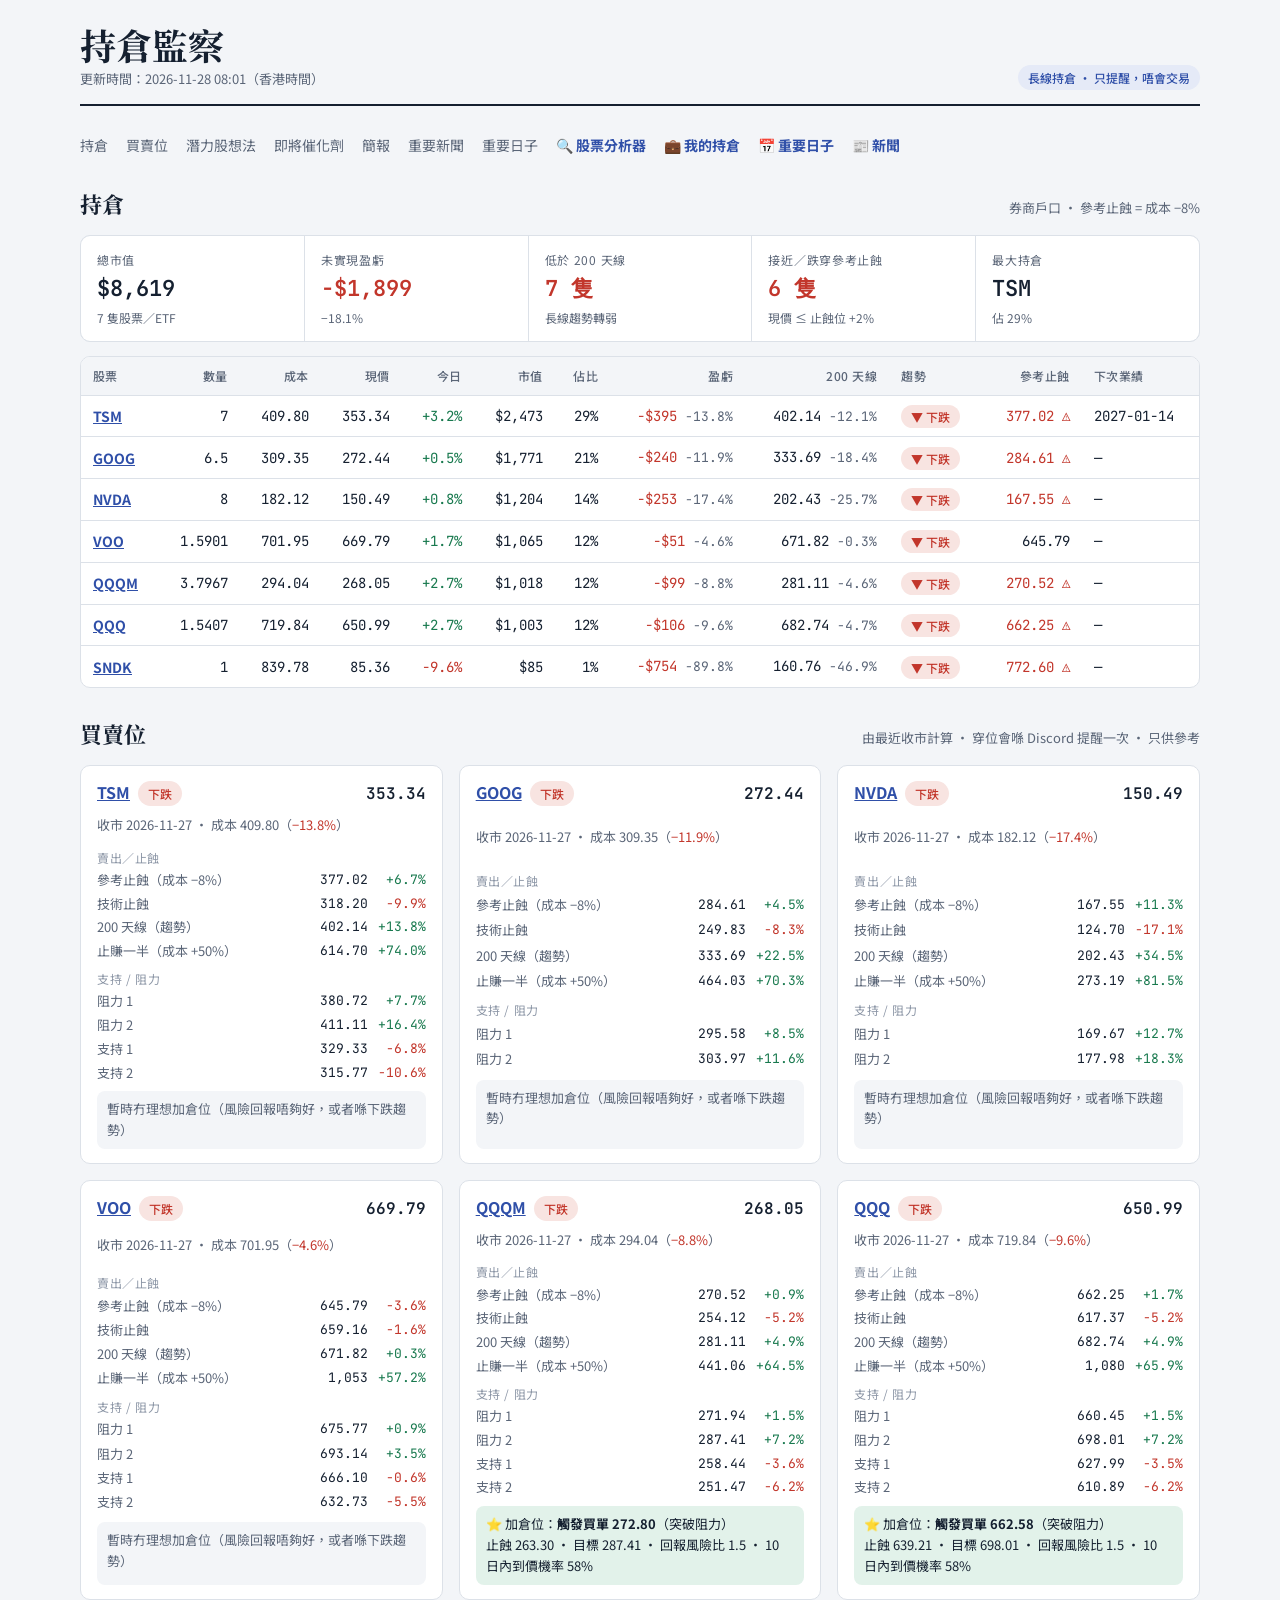
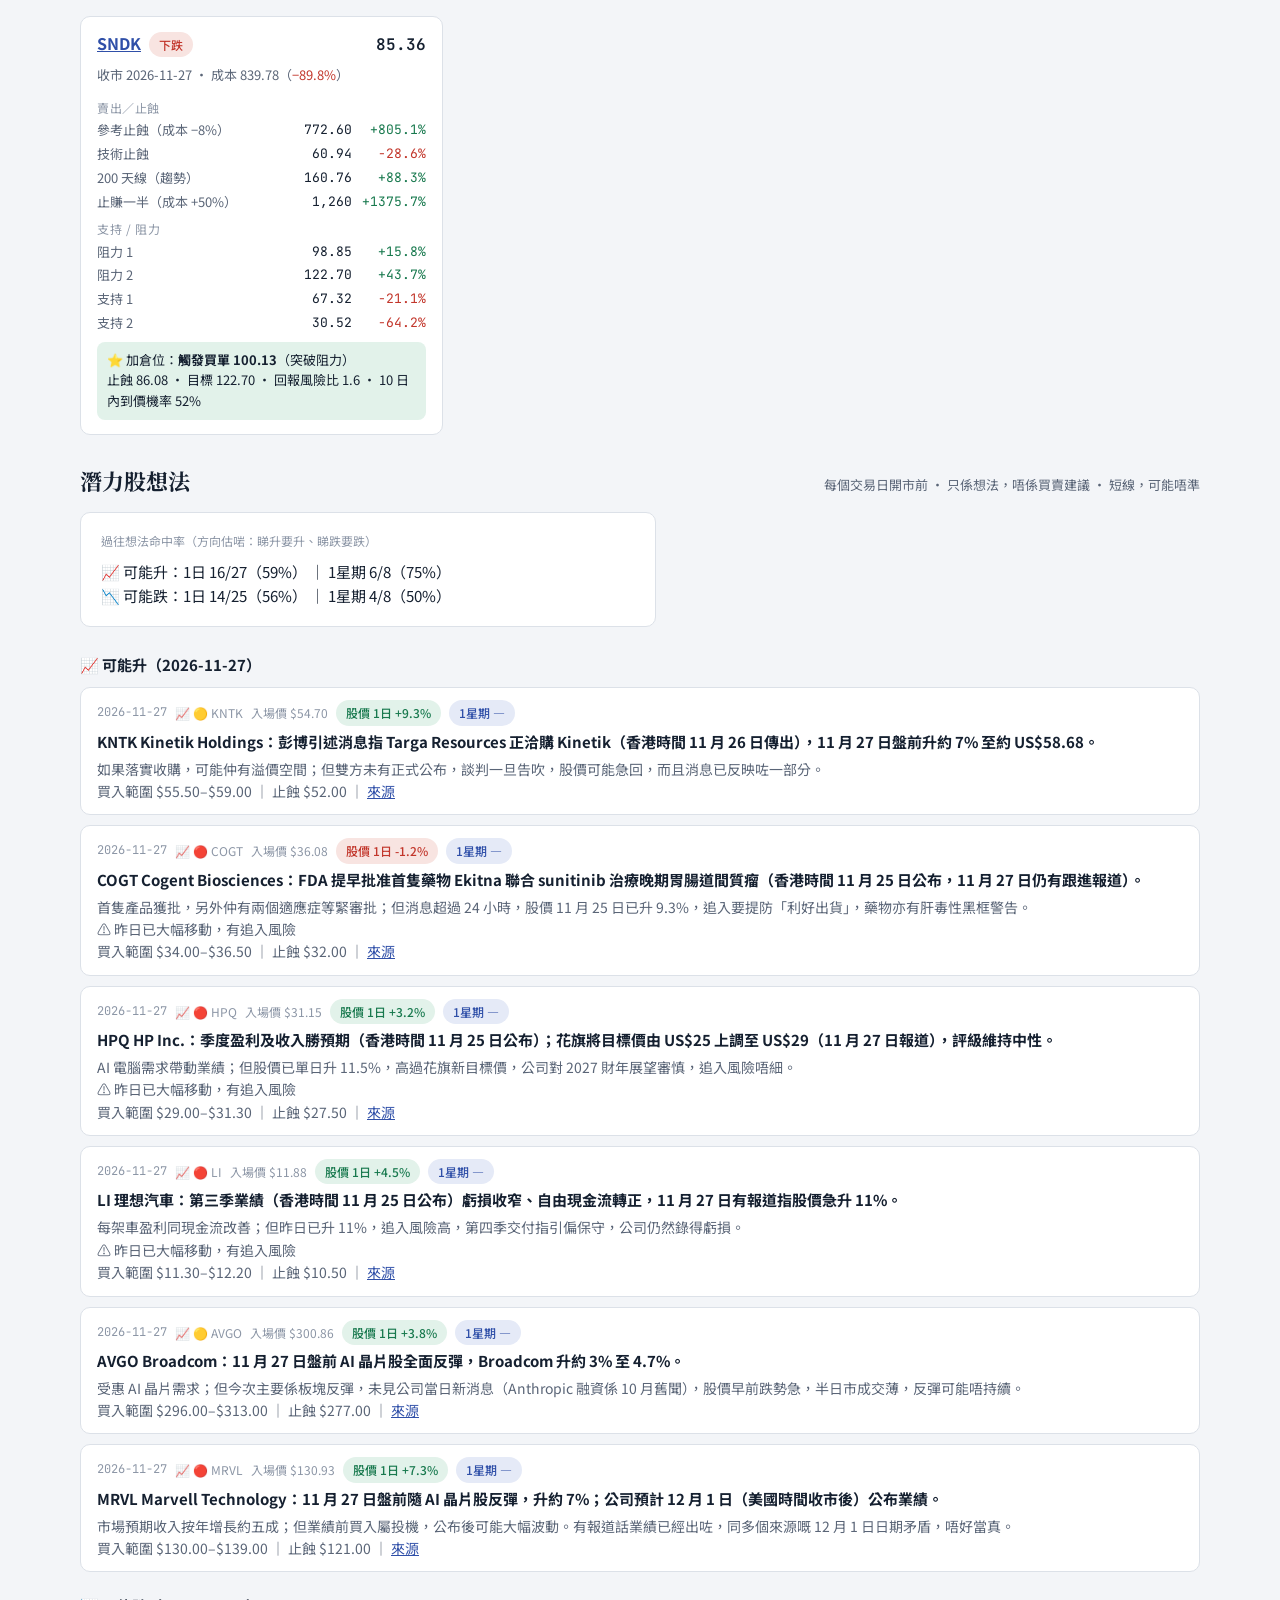
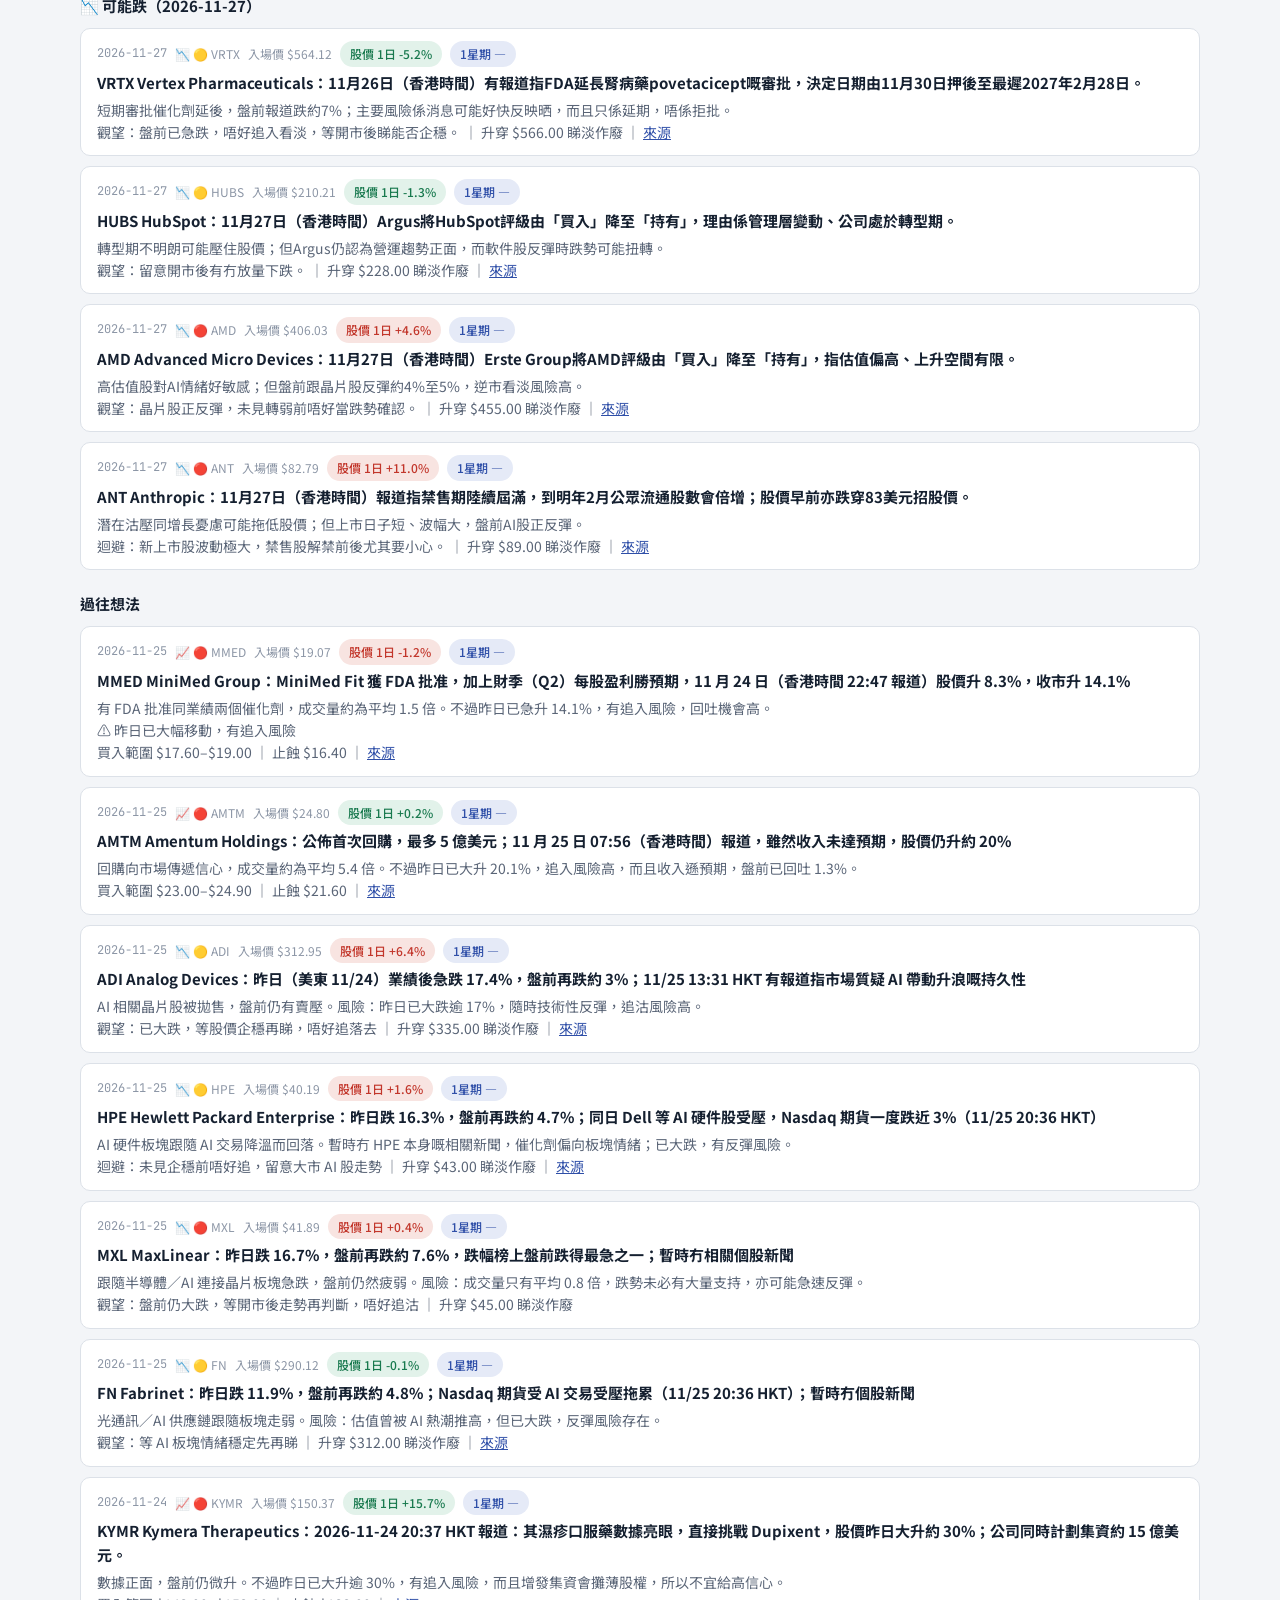
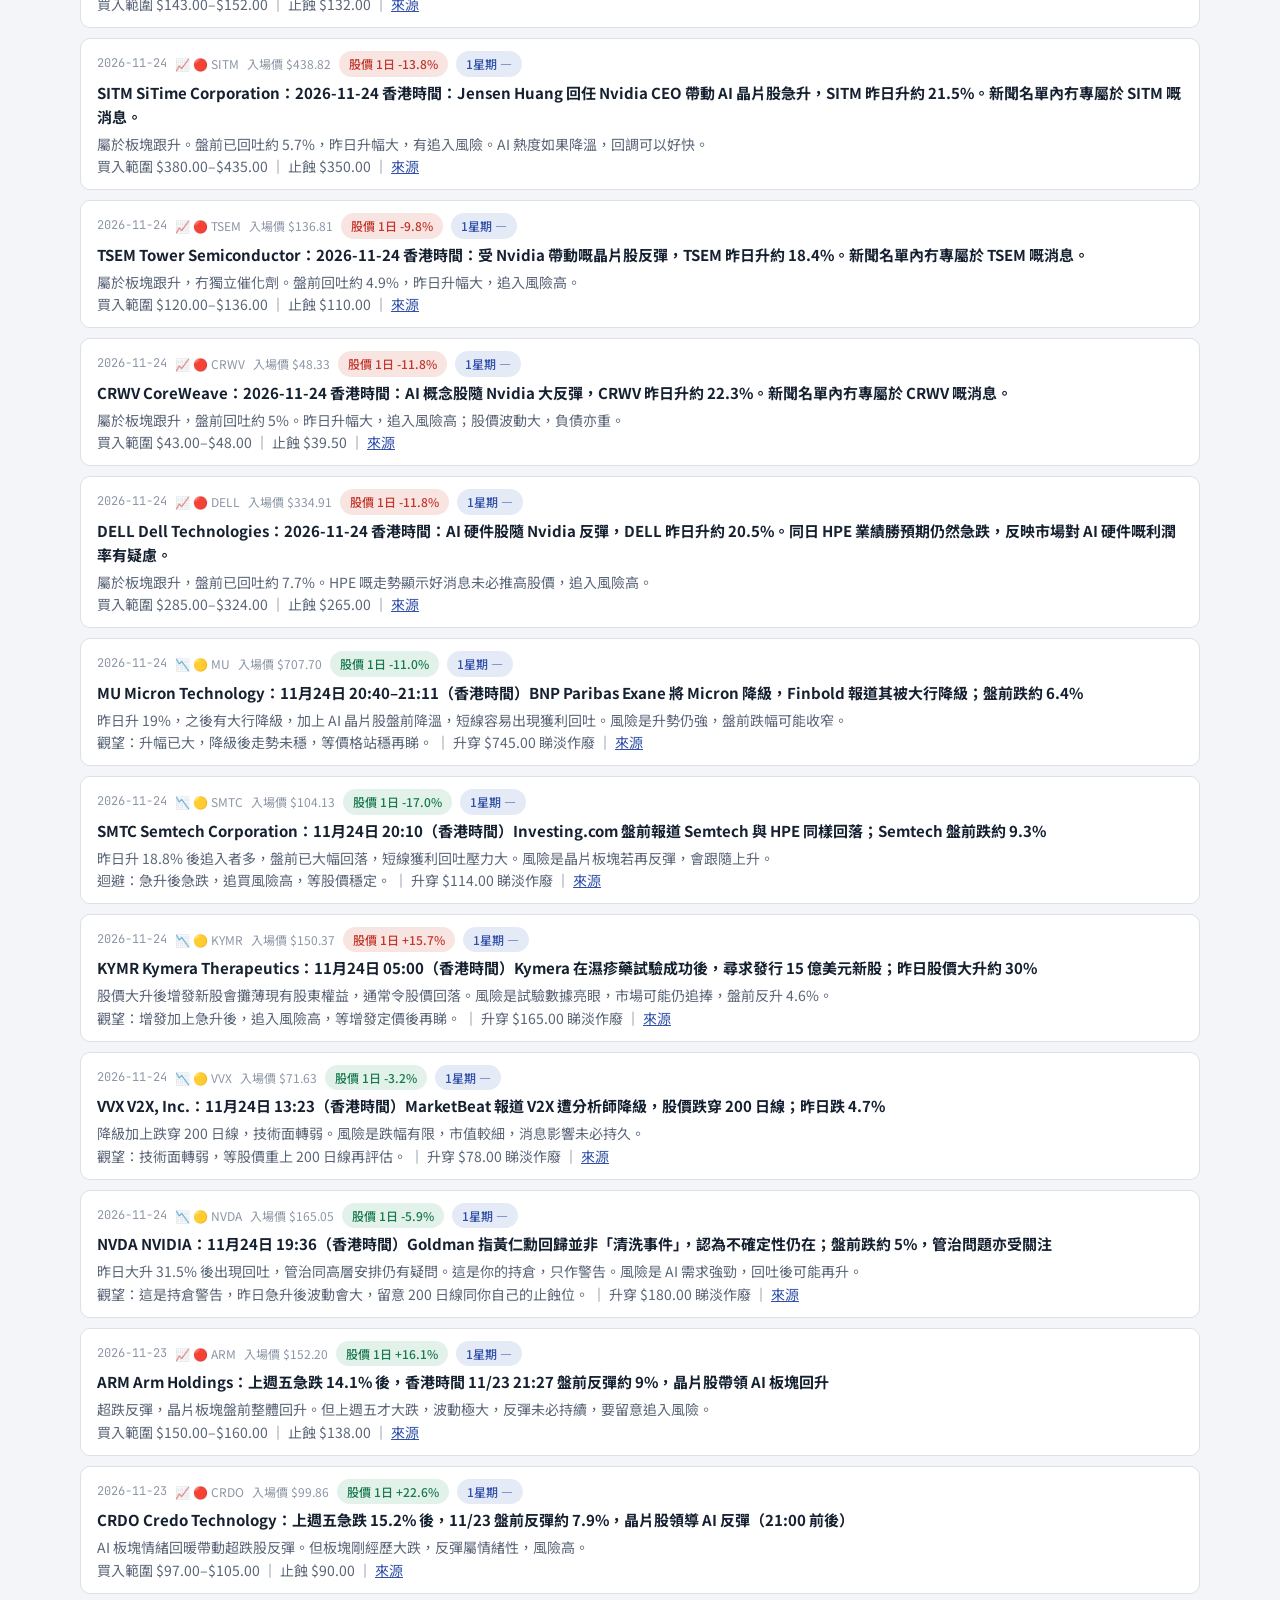
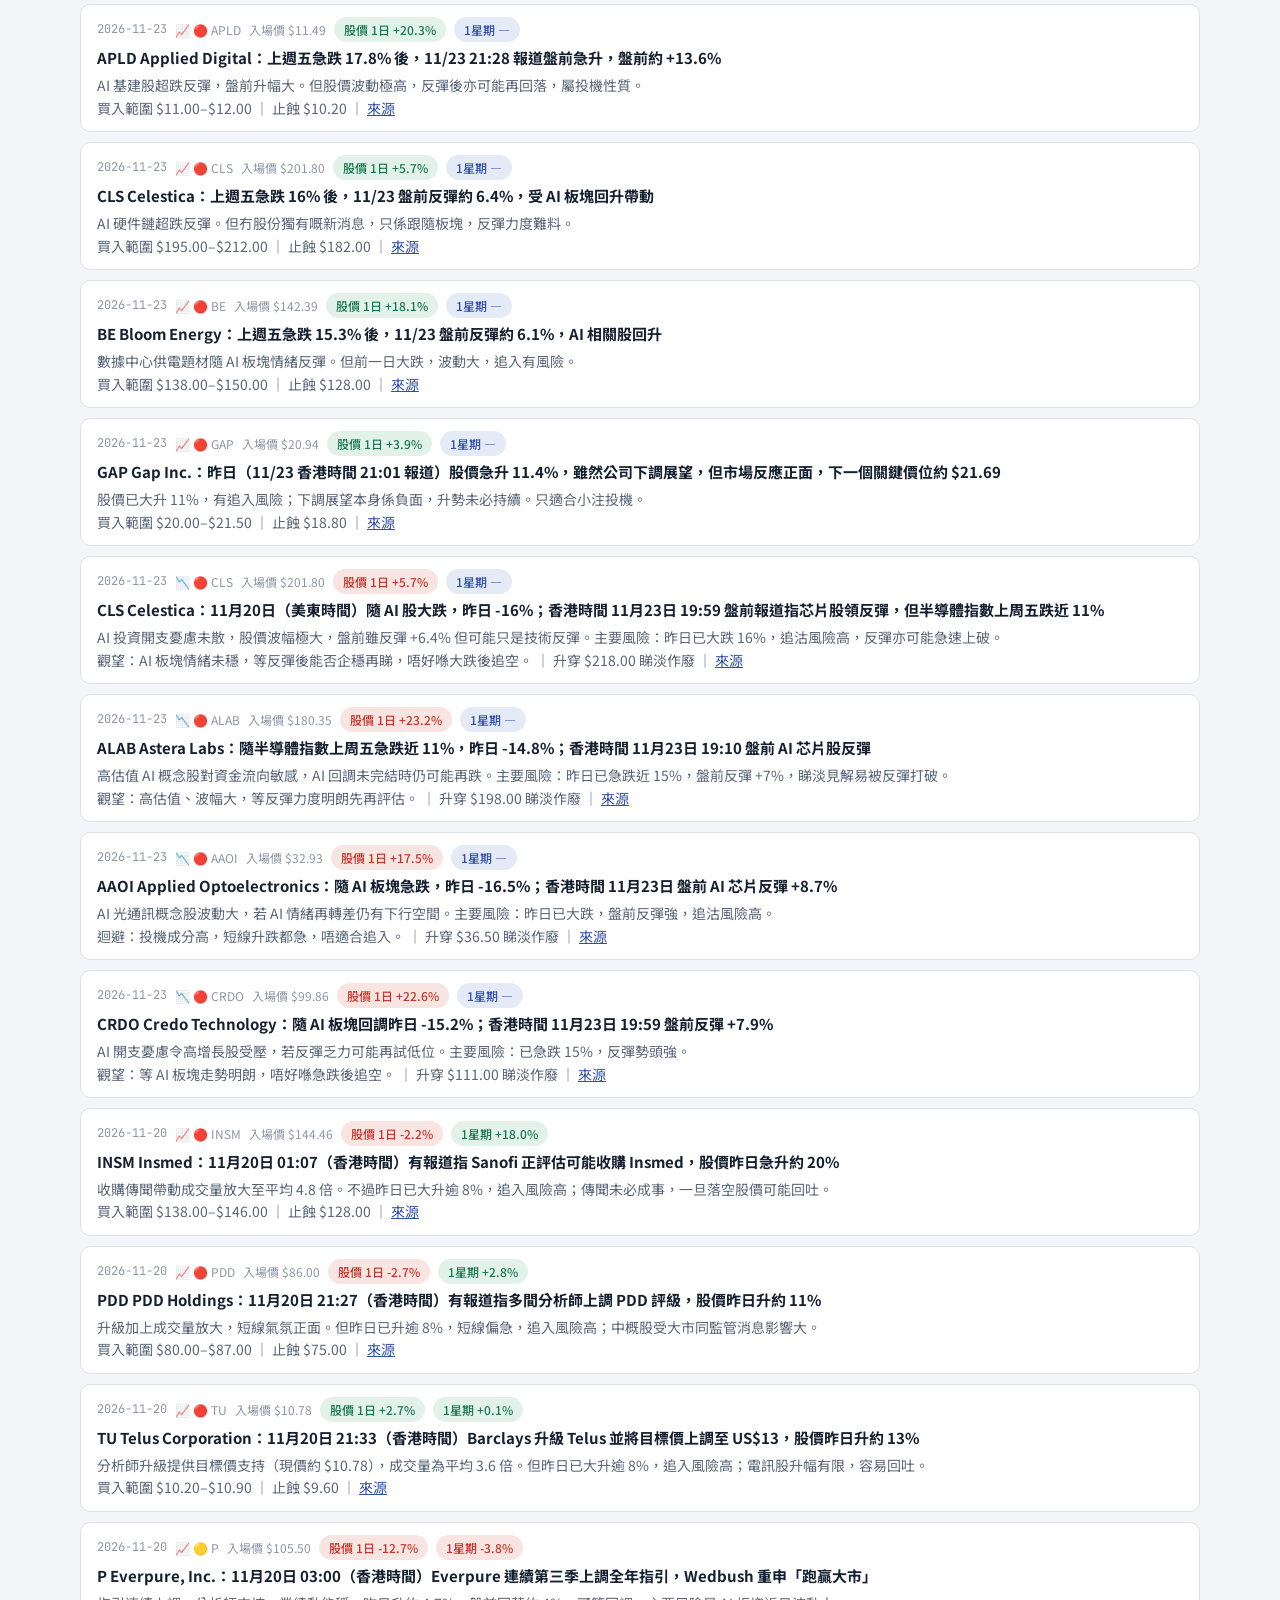
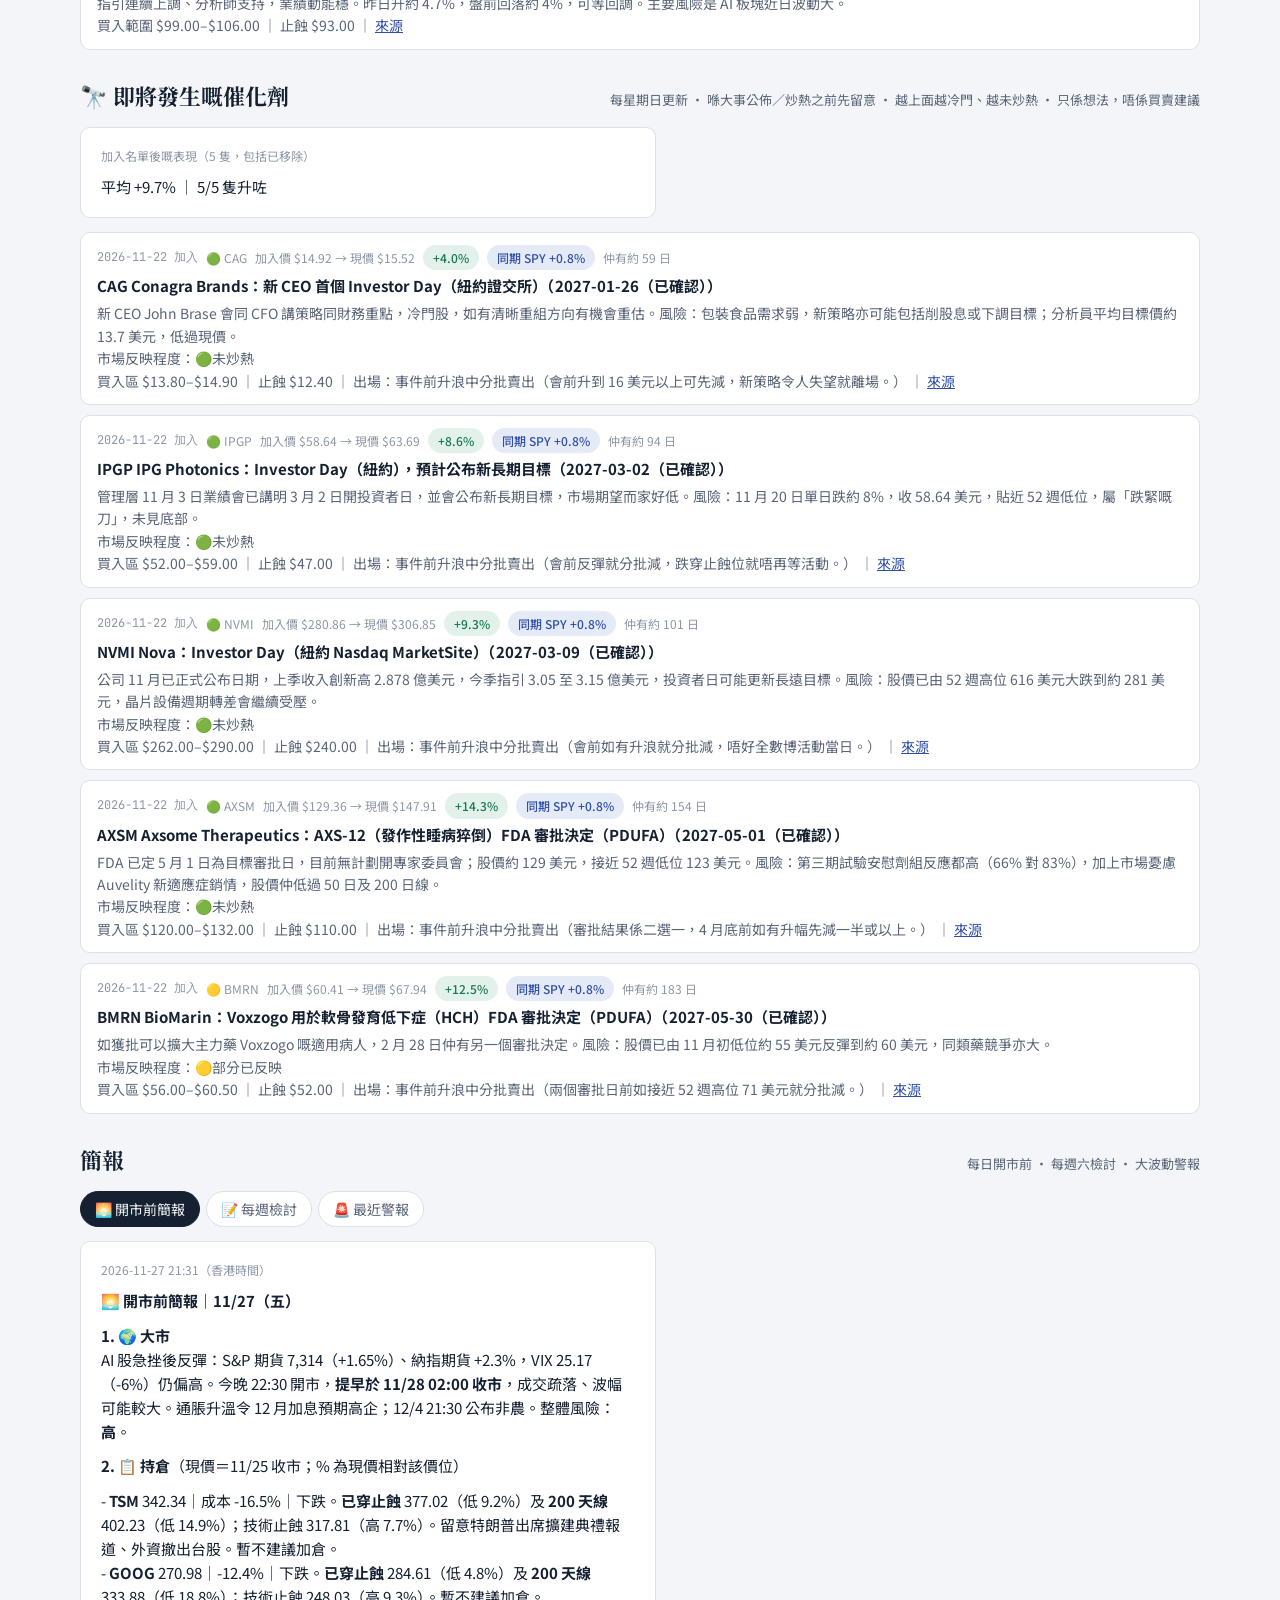
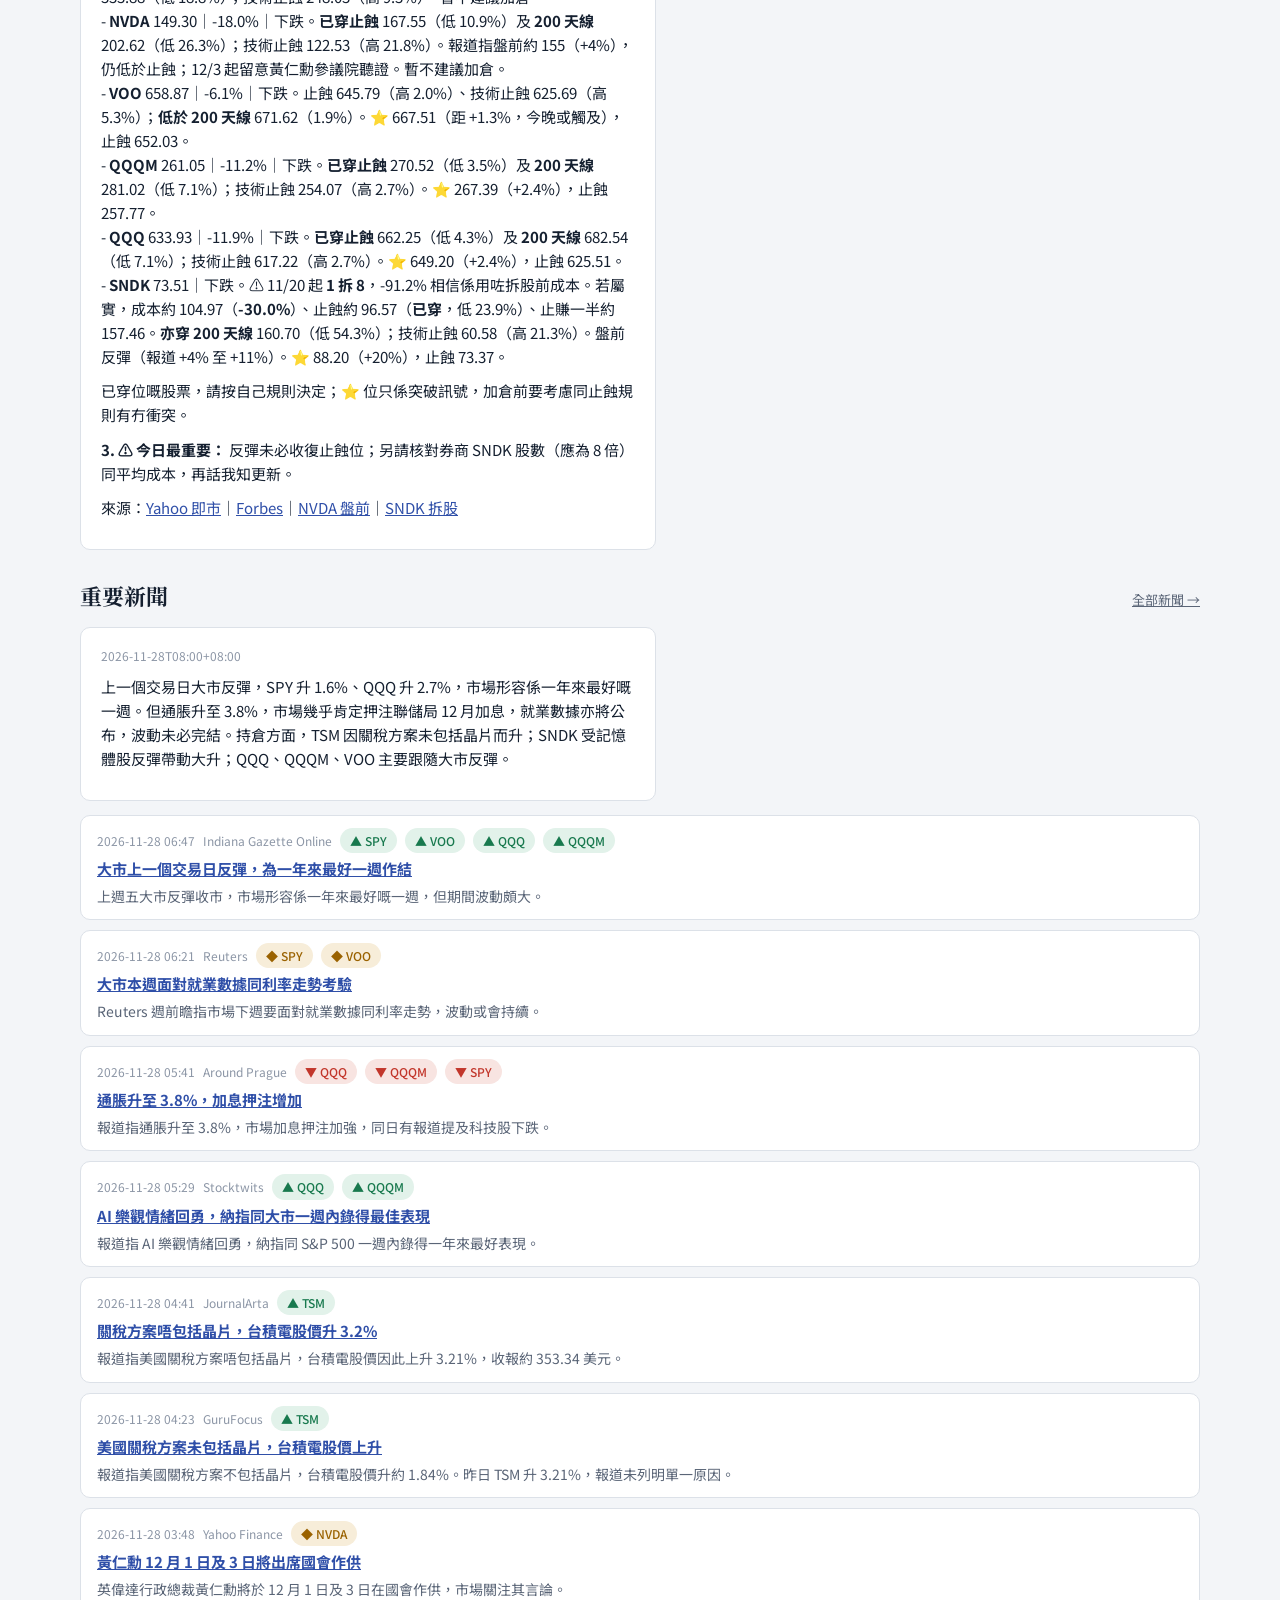
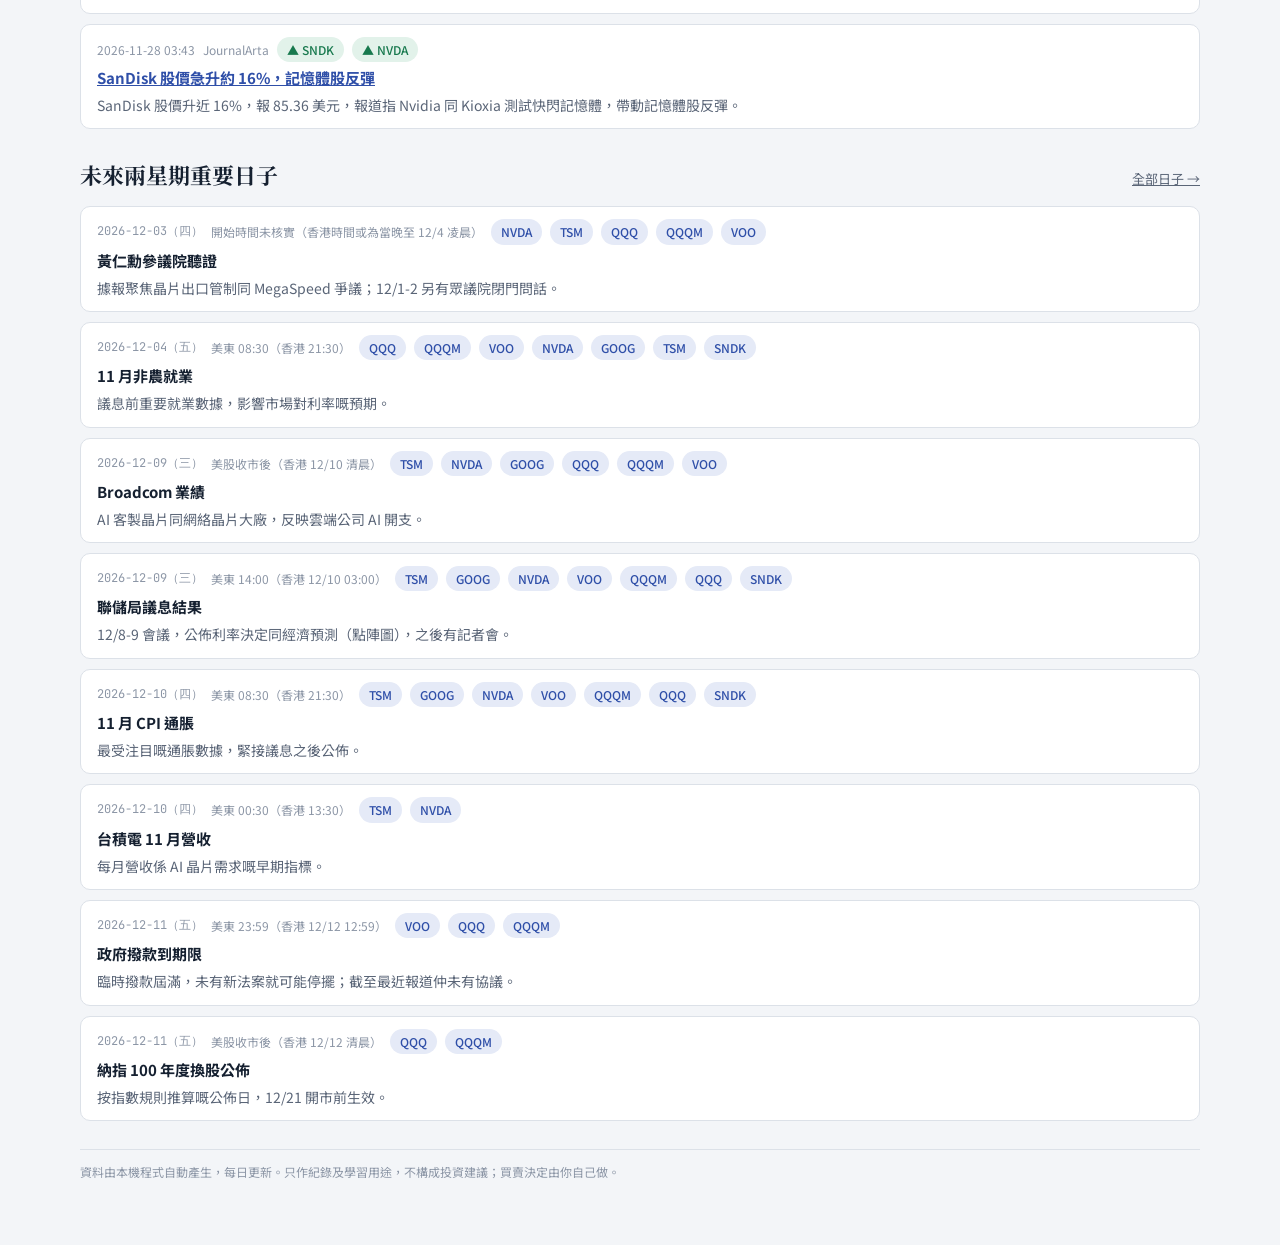
==== commit ad73c58e: "Update dashboard 2026-11-28 08:01" ====
--- a/index.html
+++ b/index.html
@@ -188,7 +188,7 @@
 </div>
 
 <script>
-const DATA = {"updated": "2026-11-28 06:00", "real": {"total": 8619.238745458984, "cost": 10517.7827409, "rows": [{"sym": "TSM", "qty": 7, "cost": 409.8, "last": 353.3399963378906, "day": 0.032131799140241224, "value": 2473.3799743652344, "pnl": -395.22002563476553, "pct": -0.1377745330944592, "ma200": 402.1437944030762, "vs200": -0.12135907290979753, "stop": 377.016, "trend": "下跌", "earnings": "2027-01-14", "weight": 0.2869603740432792}, {"sym": "GOOG", "qty": 6.5, "cost": 309.354, "last": 272.44000244140625, "day": 0.005387819750113598, "value": 1770.8600158691406, "pnl": -239.9409841308593, "pct": -0.11932607161566922, "ma200": 333.69066314697267, "vs200": -0.18355521286668075, "stop": 284.60568, "trend": "下跌", "earnings": "", "weight": 0.2054543409418972}, {"sym": "NVDA", "qty": 8, "cost": 182.124, "last": 150.49000549316406, "day": 0.007970545325399092, "value": 1203.9200439453125, "pnl": -253.07195605468746, "pct": -0.17369481510858498, "ma200": 202.42504707336425, "vs200": -0.2565643053123635, "stop": 167.55408, "trend": "下跌", "earnings": "", "weight": 0.13967823371635849}, {"sym": "VOO", "qty": 1.5901, "cost": 701.95, "last": 669.7899780273438, "day": 0.016573805137710007, "value": 1065.0330440612793, "pnl": -51.13765093872075, "pct": -0.0458152603072246, "ma200": 671.8168322753907, "vs200": -0.003016974494643332, "stop": 645.7940000000001, "trend": "下跌", "earnings": "", "weight": 0.12356462972120226}, {"sym": "QQQM", "qty": 3.7967, "cost": 294.042, "last": 268.04998779296875, "day": 0.026814787693273168, "value": 1017.7053886535645, "pnl": -98.68387274643544, "pct": -0.08839557684627097, "ma200": 281.1059631347656, "vs200": -0.04644503160375024, "stop": 270.51864, "trend": "下跌", "earnings": "", "weight": 0.11807369753967413}, {"sym": "QQQ", "qty": 1.5407, "cost": 719.835, "last": 650.989990234375, "day": 0.02691148510986907, "value": 1002.9802779541016, "pnl": -106.06950654589843, "pct": -0.09563998661585649, "ma200": 682.7437335205078, "vs200": -0.04650902194648854, "stop": 662.2482000000001, "trend": "下跌", "earnings": "", "weight": 0.11636529716531152}, {"sym": "SNDK", "qty": 1, "cost": 839.78, "last": 85.36000061035156, "day": -0.09571477677867468, "value": 85.36000061035156, "pnl": -754.4199993896484, "pct": -0.8983543301693877, "ma200": 160.75602153778075, "vs200": -0.469009000136954, "stop": 772.5976, "trend": "下跌", "earnings": "", "weight": 0.009903426872277228}]}, "levels": {"TSM": {"asof": "2026-11-27", "close": 353.3399963378906, "cost": 409.8, "pnl_pct": -0.1377745330944592, "ma20": 375.57800140380857, "ma50": 416.72460083007815, "ma200": 402.1437944030762, "atr": 22.26038260706051, "bb_lo": 323.9166504158868, "vs200": -0.12135907290979753, "trend": "下跌", "support": [{"price": 329.3305544004074, "touches": 1}, {"price": 315.7659907065752, "touches": 4}, {"price": 272.9339478788392, "touches": 1}], "resistance": [{"price": 380.7151167478564, "touches": 6}, {"price": 411.1114013875169, "touches": 9}, {"price": 439.050366602538, "touches": 5}], "exit": {"rule_b_stop": 377.016, "half_take_profit": 614.7, "tech_stop": 318.20036309687714, "tech_stop_how": "最近支持位 − 0.5 ATR", "trend_exit": 402.1437944030762, "tp1": 380.7151167478564, "tp2": 411.1114013875169}, "entries": [{"kind": "break", "price": 404.36983266378223, "term": "長線", "stop": 369.5849254443262, "tp": 439.050366602538, "name": "企返 200 天線", "why": "而家喺 200 天線之下；升返上去先代表趨勢轉好", "risk": -0.08602250813397927, "rr": 0.9969994664628031, "dist": 0.1444213416391531, "reach": 0.06224066390041494, "order": "觸發買單", "against": false}, {"kind": "break", "price": 382.9411550085625, "term": "短線", "stop": 358.4547341407959, "tp": 411.1114013875169, "name": "突破阻力", "why": "升穿 380.72（觸及 6 次）代表買家贏咗", "risk": -0.06394303810782387, "rr": 1.1504436083607927, "dist": 0.08377528436482162, "reach": 0.3029045643153527, "order": "觸發買單", "against": false}, {"kind": "dip", "price": 331.5565926611134, "term": "短線", "stop": 309.2962100540529, "tp": 380.7151167478564, "name": "最近支持位", "why": "以前喺 329.33 附近轉角 1 次，買家多數喺度承接", "risk": -0.0671390136700224, "rr": 2.208341381839094, "dist": -0.0616499799132455, "reach": 0.36099585062240663, "order": "限價買單", "against": true}, {"kind": "dip", "price": 317.99202896728127, "term": "短線", "stop": 295.73164636022074, "tp": 380.7151167478564, "name": "第二支持位", "why": "以前喺 315.77 附近轉角 4 次，買家多數喺度承接", "risk": -0.07000295787084321, "rr": 2.817700346295067, "dist": -0.10003953058517312, "reach": 0.17842323651452283, "order": "限價買單", "against": true}], "alerts": [{"id": "S1", "name": "支持位 1", "price": 329.33, "up": "重返支持位之上", "down": "跌穿支持位，下一個支持位要留意"}, {"id": "S2", "name": "支持位 2", "price": 315.77, "up": "重返支持位之上", "down": "跌穿支持位，下一個支持位要留意"}, {"id": "R1", "name": "阻力位 1", "price": 380.72, "up": "突破阻力位（升勢加強；可考慮分段止賺）", "down": "升唔過阻力位，回落"}, {"id": "R2", "name": "阻力位 2", "price": 411.11, "up": "突破阻力位（升勢加強；可考慮分段止賺）", "down": "升唔過阻力位，回落"}, {"id": "MA50", "name": "50 天線", "price": 416.72, "up": "企返 50 天線之上（中期轉強）", "down": "跌穿 50 天線（中期轉弱）"}, {"id": "MA200", "name": "200 天線", "price": 402.14, "up": "企返 200 天線之上（長期趨勢轉好）", "down": "跌穿 200 天線（規則 B：收市確認就考慮賣出）"}, {"id": "STOP_B", "name": "參考止蝕（成本 −8%）", "price": 377.02, "up": "重返止蝕位之上", "down": "跌穿參考止蝕位（規則 B：考慮全部賣出）"}, {"id": "STOP_T", "name": "技術止蝕（最近支持位 − 0.5 ATR）", "price": 318.2, "up": "重返技術止蝕位之上", "down": "跌穿技術止蝕位"}, {"id": "TP_HALF", "name": "止賺一半（成本 +50%）", "price": 614.7, "up": "到咗止賺位（規則 B：考慮賣一半）", "down": "跌返止賺位之下"}]}, "GOOG": {"asof": "2026-11-27", "close": 272.44000244140625, "cost": 309.354, "pnl_pct": -0.11932607161566922, "ma20": 280.4770004272461, "ma50": 313.8609997558594, "ma200": 333.69066314697267, "atr": 11.305715303780334, "bb_lo": 265.39077864159725, "vs200": -0.18355521286668075, "trend": "下跌", "support": [], "resistance": [{"price": 295.5839703265138, "touches": 3}, {"price": 303.97029351548986, "touches": 2}, {"price": 311.80305711301827, "touches": 3}], "exit": {"rule_b_stop": 284.60568, "half_take_profit": 464.03099999999995, "tech_stop": 249.8285718338456, "tech_stop_how": "現價 − 2 ATR", "trend_exit": 333.69066314697267, "tp1": 295.5839703265138, "tp2": 303.97029351548986}, "entries": [{"kind": "break", "price": 296.7145418568918, "term": "短線", "stop": 284.27825502273345, "tp": 311.80305711301827, "name": "突破阻力", "why": "升穿 295.58（觸及 3 次）代表買家贏咗", "risk": -0.04191330413511207, "rr": 1.213265298343178, "dist": 0.08910049624855021, "reach": 0.13278008298755187, "order": "觸發買單", "against": false}], "alerts": [{"id": "R1", "name": "阻力位 1", "price": 295.58, "up": "突破阻力位（升勢加強；可考慮分段止賺）", "down": "升唔過阻力位，回落"}, {"id": "R2", "name": "阻力位 2", "price": 303.97, "up": "突破阻力位（升勢加強；可考慮分段止賺）", "down": "升唔過阻力位，回落"}, {"id": "MA50", "name": "50 天線", "price": 313.86, "up": "企返 50 天線之上（中期轉強）", "down": "跌穿 50 天線（中期轉弱）"}, {"id": "MA200", "name": "200 天線", "price": 333.69, "up": "企返 200 天線之上（長期趨勢轉好）", "down": "跌穿 200 天線（規則 B：收市確認就考慮賣出）"}, {"id": "STOP_B", "name": "參考止蝕（成本 −8%）", "price": 284.61, "up": "重返止蝕位之上", "down": "跌穿參考止蝕位（規則 B：考慮全部賣出）"}, {"id": "STOP_T", "name": "技術止蝕（現價 − 2 ATR）", "price": 249.83, "up": "重返技術止蝕位之上", "down": "跌穿技術止蝕位"}, {"id": "TP_HALF", "name": "止賺一半（成本 +50%）", "price": 464.03, "up": "到咗止賺位（規則 B：考慮賣一半）", "down": "跌返止賺位之下"}]}, "NVDA": {"asof": "2026-11-27", "close": 150.49000549316406, "cost": 182.124, "pnl_pct": -0.17369481510858498, "ma20": 169.31900177001953, "ma50": 202.27740173339845, "ma200": 202.42504707336425, "atr": 12.897387638133202, "bb_lo": 125.94199444568855, "vs200": -0.2565643053123635, "trend": "下跌", "support": [], "resistance": [{"price": 169.66769946839958, "touches": 4}, {"price": 177.9785174578935, "touches": 2}, {"price": 192.2751225662626, "touches": 11}], "exit": {"rule_b_stop": 167.55408, "half_take_profit": 273.186, "tech_stop": 124.69523021689766, "tech_stop_how": "現價 − 2 ATR", "trend_exit": 202.42504707336425, "tp1": 169.66769946839958, "tp2": 177.9785174578935}, "entries": [{"kind": "break", "price": 170.9574382322129, "term": "短線", "stop": 156.77031183026637, "tp": 192.2751225662626, "name": "突破阻力", "why": "升穿 169.67（觸及 4 次）代表買家贏咗", "risk": -0.08298630670094642, "rr": 1.5026076268076984, "dist": 0.1360052627546655, "reach": 0.06639004149377593, "order": "觸發買單", "against": false}], "alerts": [{"id": "R1", "name": "阻力位 1", "price": 169.67, "up": "突破阻力位（升勢加強；可考慮分段止賺）", "down": "升唔過阻力位，回落"}, {"id": "R2", "name": "阻力位 2", "price": 177.98, "up": "突破阻力位（升勢加強；可考慮分段止賺）", "down": "升唔過阻力位，回落"}, {"id": "MA50", "name": "50 天線", "price": 202.28, "up": "企返 50 天線之上（中期轉強）", "down": "跌穿 50 天線（中期轉弱）"}, {"id": "MA200", "name": "200 天線", "price": 202.43, "up": "企返 200 天線之上（長期趨勢轉好）", "down": "跌穿 200 天線（規則 B：收市確認就考慮賣出）"}, {"id": "STOP_B", "name": "參考止蝕（成本 −8%）", "price": 167.55, "up": "重返止蝕位之上", "down": "跌穿參考止蝕位（規則 B：考慮全部賣出）"}, {"id": "STOP_T", "name": "技術止蝕（現價 − 2 ATR）", "price": 124.7, "up": "重返技術止蝕位之上", "down": "跌穿技術止蝕位"}, {"id": "TP_HALF", "name": "止賺一半（成本 +50%）", "price": 273.19, "up": "到咗止賺位（規則 B：考慮賣一半）", "down": "跌返止賺位之下"}]}, "VOO": {"asof": "2026-11-27", "close": 669.7899780273438, "cost": 701.95, "pnl_pct": -0.0458152603072246, "ma20": 678.754995727539, "ma50": 696.0682580566406, "ma200": 671.8168322753907, "atr": 13.880045897746212, "bb_lo": 644.3075865414315, "vs200": -0.003016974494643332, "trend": "下跌", "support": [{"price": 666.0992915887549, "touches": 4}, {"price": 632.7310531828906, "touches": 6}, {"price": 615.8355647783753, "touches": 5}], "resistance": [{"price": 675.7683219864614, "touches": 2}, {"price": 693.1379905362844, "touches": 8}, {"price": 713.7322239929623, "touches": 5}], "exit": {"rule_b_stop": 645.7940000000001, "half_take_profit": 1052.9250000000002, "tech_stop": 659.1592686398818, "tech_stop_how": "最近支持位 − 0.5 ATR", "trend_exit": 671.8168322753907, "tp1": 675.7683219864614, "tp2": 693.1379905362844}, "entries": [{"kind": "break", "price": 677.156326576236, "term": "短線", "stop": 661.8882760887152, "tp": 693.1379905362844, "name": "突破阻力 + 企返 200 天線", "why": "升穿 675.77（觸及 2 次）代表買家贏咗；而家喺 200 天線之下；升返上去先代表趨勢轉好", "risk": -0.022547305383259775, "rr": 1.046739003981609, "dist": 0.010997997567218754, "reach": 0.5767634854771784, "order": "觸發買單", "against": false}, {"kind": "dip", "price": 667.4872961785295, "term": "短線", "stop": 653.6072502807833, "tp": 693.1379905362844, "name": "最近支持位", "why": "以前喺 666.10 附近轉角 4 次，買家多數喺度承接", "risk": -0.020794472010496112, "rr": 1.8480266237390475, "dist": -0.003437916248905437, "reach": 0.8755186721991701, "order": "限價買單", "against": true}, {"kind": "dip", "price": 634.1190577726652, "term": "短線", "stop": 620.239011874919, "tp": 666.0992915887549, "name": "第二支持位", "why": "以前喺 632.73 附近轉角 6 次，買家多數喺度承接", "risk": -0.021888706430776006, "rr": 2.304043808765978, "dist": -0.05325687368410026, "reach": 0.029045643153526972, "order": "限價買單", "against": true}], "alerts": [{"id": "S1", "name": "支持位 1", "price": 666.1, "up": "重返支持位之上", "down": "跌穿支持位，下一個支持位要留意"}, {"id": "S2", "name": "支持位 2", "price": 632.73, "up": "重返支持位之上", "down": "跌穿支持位，下一個支持位要留意"}, {"id": "R1", "name": "阻力位 1", "price": 675.77, "up": "突破阻力位（升勢加強；可考慮分段止賺）", "down": "升唔過阻力位，回落"}, {"id": "R2", "name": "阻力位 2", "price": 693.14, "up": "突破阻力位（升勢加強；可考慮分段止賺）", "down": "升唔過阻力位，回落"}, {"id": "MA50", "name": "50 天線", "price": 696.07, "up": "企返 50 天線之上（中期轉強）", "down": "跌穿 50 天線（中期轉弱）"}, {"id": "MA200", "name": "200 天線", "price": 671.82, "up": "企返 200 天線之上（長期趨勢轉好）", "down": "跌穿 200 天線（規則 B：收市確認就考慮賣出）"}, {"id": "STOP_B", "name": "參考止蝕（成本 −8%）", "price": 645.79, "up": "重返止蝕位之上", "down": "跌穿參考止蝕位（規則 B：考慮全部賣出）"}, {"id": "STOP_T", "name": "技術止蝕（最近支持位 − 0.5 ATR）", "price": 659.16, "up": "重返技術止蝕位之上", "down": "跌穿技術止蝕位"}, {"id": "TP_HALF", "name": "止賺一半（成本 +50%）", "price": 1052.93, "up": "到咗止賺位（規則 B：考慮賣一半）", "down": "跌返止賺位之下"}]}, "QQQM": {"asof": "2026-11-27", "close": 268.04998779296875, "cost": 294.042, "pnl_pct": -0.08839557684627097, "ma20": 273.2620002746582, "ma50": 290.60514251708986, "ma200": 281.1059631347656, "atr": 8.635098578338226, "bb_lo": 255.156106865823, "vs200": -0.04644503160375024, "trend": "下跌", "support": [{"price": 258.441309082463, "touches": 4}, {"price": 251.47188514885846, "touches": 5}, {"price": 244.00114185035113, "touches": 4}], "resistance": [{"price": 271.93905059104804, "touches": 1}, {"price": 287.4114857284514, "touches": 7}, {"price": 297.7548899243535, "touches": 4}], "exit": {"rule_b_stop": 270.51864, "half_take_profit": 441.063, "tech_stop": 254.1237597932939, "tech_stop_how": "最近支持位 − 0.5 ATR", "trend_exit": 281.1059631347656, "tp1": 271.93905059104804, "tp2": 287.4114857284514}, "entries": [{"kind": "break", "price": 281.96947299259944, "term": "長線", "stop": 267.62150130187894, "tp": 297.7548899243535, "name": "企返 200 天線", "why": "而家喺 200 天線之下；升返上去先代表趨勢轉好", "risk": -0.050884840612150484, "rr": 1.1001845607183094, "dist": 0.051928691787076486, "reach": 0.17427385892116182, "order": "觸發買單", "against": false}, {"kind": "break", "price": 272.8025604488819, "term": "短線", "stop": 263.30395201270983, "tp": 287.4114857284514, "name": "突破阻力", "why": "升穿 271.94（觸及 1 次）代表買家贏咗", "risk": -0.03481861907946393, "rr": 1.5380068962456288, "dist": 0.01773017299886548, "reach": 0.5767634854771784, "order": "觸發買單", "against": false, "best": true}, {"kind": "dip", "price": 259.30481894029685, "term": "短線", "stop": 250.66972036195864, "tp": 271.93905059104804, "name": "最近支持位", "why": "以前喺 258.44 附近轉角 4 次，買家多數喺度承接", "risk": -0.03330095681841683, "rr": 1.4631253524360561, "dist": -0.03262514176805831, "reach": 0.4024896265560166, "order": "限價買單", "against": true}, {"kind": "dip", "price": 252.3353950066923, "term": "短線", "stop": 243.70029642835408, "tp": 271.93905059104804, "name": "第二支持位", "why": "以前喺 251.47 附近轉角 5 次，買家多數喺度承接", "risk": -0.03422071873075594, "rr": 2.2702295065319777, "dist": -0.05862560530468586, "reach": 0.16182572614107885, "order": "限價買單", "against": true}], "alerts": [{"id": "S1", "name": "支持位 1", "price": 258.44, "up": "重返支持位之上", "down": "跌穿支持位，下一個支持位要留意"}, {"id": "S2", "name": "支持位 2", "price": 251.47, "up": "重返支持位之上", "down": "跌穿支持位，下一個支持位要留意"}, {"id": "R1", "name": "阻力位 1", "price": 271.94, "up": "突破阻力位（升勢加強；可考慮分段止賺）", "down": "升唔過阻力位，回落"}, {"id": "R2", "name": "阻力位 2", "price": 287.41, "up": "突破阻力位（升勢加強；可考慮分段止賺）", "down": "升唔過阻力位，回落"}, {"id": "MA50", "name": "50 天線", "price": 290.61, "up": "企返 50 天線之上（中期轉強）", "down": "跌穿 50 天線（中期轉弱）"}, {"id": "MA200", "name": "200 天線", "price": 281.11, "up": "企返 200 天線之上（長期趨勢轉好）", "down": "跌穿 200 天線（規則 B：收市確認就考慮賣出）"}, {"id": "STOP_B", "name": "參考止蝕（成本 −8%）", "price": 270.52, "up": "重返止蝕位之上", "down": "跌穿參考止蝕位（規則 B：考慮全部賣出）"}, {"id": "STOP_T", "name": "技術止蝕（最近支持位 − 0.5 ATR）", "price": 254.12, "up": "重返技術止蝕位之上", "down": "跌穿技術止蝕位"}, {"id": "TP_HALF", "name": "止賺一半（成本 +50%）", "price": 441.06, "up": "到咗止賺位（規則 B：考慮賣一半）", "down": "跌返止賺位之下"}, {"id": "BUY", "name": "⭐ 建議加倉位（突破阻力，觸發買單）", "price": 272.8, "up": "升穿建議觸發買入位", "down": "跌返觸發位之下"}]}, "QQQ": {"asof": "2026-11-27", "close": 650.989990234375, "cost": 719.835, "pnl_pct": -0.09563998661585649, "ma20": 663.5130004882812, "ma50": 705.7159826660156, "ma200": 682.7437335205078, "atr": 21.245669449353407, "bb_lo": 619.0394314095907, "vs200": -0.04650902194648854, "trend": "下跌", "support": [{"price": 627.9913435003682, "touches": 4}, {"price": 610.8874851023108, "touches": 5}, {"price": 592.7157522631603, "touches": 4}], "resistance": [{"price": 660.4517860132496, "touches": 1}, {"price": 698.0131262920133, "touches": 7}, {"price": 725.3197023142549, "touches": 5}], "exit": {"rule_b_stop": 662.2482000000001, "half_take_profit": 1079.7525, "tech_stop": 617.3685087756915, "tech_stop_how": "最近支持位 − 0.5 ATR", "trend_exit": 682.7437335205078, "tp1": 660.4517860132496, "tp2": 698.0131262920133}, "entries": [{"kind": "break", "price": 684.8683004654432, "term": "長線", "stop": 649.8289512885729, "tp": 725.3197023142549, "name": "企返 200 天線", "why": "而家喺 200 天線之下；升返上去先代表趨勢轉好", "risk": -0.051162171110938126, "rr": 1.1544564268195316, "dist": 0.05204121528638406, "reach": 0.17427385892116182, "order": "觸發買單", "against": false}, {"kind": "break", "price": 662.576352958185, "term": "短線", "stop": 639.2061165638962, "tp": 698.0131262920133, "name": "突破阻力", "why": "升穿 660.45（觸及 1 次）代表買家贏咗", "risk": -0.03527176345782401, "rr": 1.5163207053604464, "dist": 0.017798065865250123, "reach": 0.5809128630705395, "order": "觸發買單", "against": false, "best": true}, {"kind": "dip", "price": 630.1159104453036, "term": "短線", "stop": 608.8702409959502, "tp": 660.4517860132496, "name": "最近支持位", "why": "以前喺 627.99 附近轉角 4 次，買家多數喺度承接", "risk": -0.03371708140862373, "rr": 1.427861599760947, "dist": -0.032065131725844465, "reach": 0.4107883817427386, "order": "限價買單", "against": true}, {"kind": "dip", "price": 613.0120520472462, "term": "短線", "stop": 591.7663825978929, "tp": 660.4517860132496, "name": "第二支持位", "why": "以前喺 610.89 附近轉角 5 次，買家多數喺度承接", "risk": -0.034657833199853494, "rr": 2.2329131157336723, "dist": -0.05833874369321046, "reach": 0.16182572614107885, "order": "限價買單", "against": true}], "alerts": [{"id": "S1", "name": "支持位 1", "price": 627.99, "up": "重返支持位之上", "down": "跌穿支持位，下一個支持位要留意"}, {"id": "S2", "name": "支持位 2", "price": 610.89, "up": "重返支持位之上", "down": "跌穿支持位，下一個支持位要留意"}, {"id": "R1", "name": "阻力位 1", "price": 660.45, "up": "突破阻力位（升勢加強；可考慮分段止賺）", "down": "升唔過阻力位，回落"}, {"id": "R2", "name": "阻力位 2", "price": 698.01, "up": "突破阻力位（升勢加強；可考慮分段止賺）", "down": "升唔過阻力位，回落"}, {"id": "MA50", "name": "50 天線", "price": 705.72, "up": "企返 50 天線之上（中期轉強）", "down": "跌穿 50 天線（中期轉弱）"}, {"id": "MA200", "name": "200 天線", "price": 682.74, "up": "企返 200 天線之上（長期趨勢轉好）", "down": "跌穿 200 天線（規則 B：收市確認就考慮賣出）"}, {"id": "STOP_B", "name": "參考止蝕（成本 −8%）", "price": 662.25, "up": "重返止蝕位之上", "down": "跌穿參考止蝕位（規則 B：考慮全部賣出）"}, {"id": "STOP_T", "name": "技術止蝕（最近支持位 − 0.5 ATR）", "price": 617.37, "up": "重返技術止蝕位之上", "down": "跌穿技術止蝕位"}, {"id": "TP_HALF", "name": "止賺一半（成本 +50%）", "price": 1079.75, "up": "到咗止賺位（規則 B：考慮賣一半）", "down": "跌返止賺位之下"}, {"id": "BUY", "name": "⭐ 建議加倉位（突破阻力，觸發買單）", "price": 662.58, "up": "升穿建議觸發買入位", "down": "跌返觸發位之下"}]}, "SNDK": {"asof": "2026-11-27", "close": 85.36000061035156, "cost": 839.78, "pnl_pct": -0.8983543301693877, "ma20": 123.08681221008301, "ma50": 168.30993698120116, "ma200": 160.75602153778075, "atr": 12.769833433935, "bb_lo": 70.79332271388898, "vs200": -0.469009000136954, "trend": "下跌", "support": [{"price": 67.32177480061848, "touches": 3}, {"price": 30.52375030517578, "touches": 1}, {"price": 23.758333206176758, "touches": 3}], "resistance": [{"price": 98.8481216430664, "touches": 2}, {"price": 122.69937515258789, "touches": 2}, {"price": 162.64749908447266, "touches": 2}], "exit": {"rule_b_stop": 772.5976, "half_take_profit": 1259.67, "tech_stop": 60.93685808365098, "tech_stop_how": "最近支持位 − 0.5 ATR", "trend_exit": 160.75602153778075, "tp1": 98.8481216430664, "tp2": 122.69937515258789}, "entries": [{"kind": "break", "price": 100.1251049864599, "term": "短線", "stop": 86.0782882091314, "tp": 122.69937515258789, "name": "突破阻力", "why": "升穿 98.85（觸及 2 次）代表買家贏咗", "risk": -0.14029265466666008, "rr": 1.6070737252416332, "dist": 0.1729745111355796, "reach": 0.5186721991701245, "order": "觸發買單", "against": false, "best": true}, {"kind": "dip", "price": 68.59875814401198, "term": "短線", "stop": 55.82892471007698, "tp": 98.8481216430664, "name": "最近支持位", "why": "以前喺 67.32 附近轉角 3 次，買家多數喺度承接", "risk": -0.18615254531469505, "rr": 2.368814257096629, "dist": -0.19635944642093817, "reach": 0.23651452282157676, "order": "限價買單", "against": true}], "alerts": [{"id": "S1", "name": "支持位 1", "price": 67.32, "up": "重返支持位之上", "down": "跌穿支持位，下一個支持位要留意"}, {"id": "S2", "name": "支持位 2", "price": 30.52, "up": "重返支持位之上", "down": "跌穿支持位，下一個支持位要留意"}, {"id": "R1", "name": "阻力位 1", "price": 98.85, "up": "突破阻力位（升勢加強；可考慮分段止賺）", "down": "升唔過阻力位，回落"}, {"id": "R2", "name": "阻力位 2", "price": 122.7, "up": "突破阻力位（升勢加強；可考慮分段止賺）", "down": "升唔過阻力位，回落"}, {"id": "MA50", "name": "50 天線", "price": 168.31, "up": "企返 50 天線之上（中期轉強）", "down": "跌穿 50 天線（中期轉弱）"}, {"id": "MA200", "name": "200 天線", "price": 160.76, "up": "企返 200 天線之上（長期趨勢轉好）", "down": "跌穿 200 天線（規則 B：收市確認就考慮賣出）"}, {"id": "STOP_B", "name": "參考止蝕（成本 −8%）", "price": 772.6, "up": "重返止蝕位之上", "down": "跌穿參考止蝕位（規則 B：考慮全部賣出）"}, {"id": "STOP_T", "name": "技術止蝕（最近支持位 − 0.5 ATR）", "price": 60.94, "up": "重返技術止蝕位之上", "down": "跌穿技術止蝕位"}, {"id": "TP_HALF", "name": "止賺一半（成本 +50%）", "price": 1259.67, "up": "到咗止賺位（規則 B：考慮賣一半）", "down": "跌返止賺位之下"}, {"id": "BUY", "name": "⭐ 建議加倉位（突破阻力，觸發買單）", "price": 100.13, "up": "升穿建議觸發買入位", "down": "跌返觸發位之下"}]}}, "briefings": {"brief": {"time": "2026-11-27 21:31", "text": "**🌅 開市前簡報｜11/27（五）**\n\n**1. 🌍 大市**\nAI 股急挫後反彈：S&P 期貨 7,314（+1.65%）、納指期貨 +2.3%，VIX 25.17（-6%）仍偏高。今晚 22:30 開市，**提早於 11/28 02:00 收市**，成交疏落、波幅可能較大。通脹升溫令 12 月加息預期高企；12/4 21:30 公布非農。整體風險：**高**。\n\n**2. 📋 持倉**（現價＝11/25 收市；% 為現價相對該價位）\n\n- **TSM** 342.34｜成本 -16.5%｜下跌。**已穿止蝕** 377.02（低 9.2%）及 **200 天線** 402.23（低 14.9%）；技術止蝕 317.81（高 7.7%）。留意特朗普出席擴建典禮報道、外資撤出台股。暫不建議加倉。\n- **GOOG** 270.98｜-12.4%｜下跌。**已穿止蝕** 284.61（低 4.8%）及 **200 天線** 333.88（低 18.8%）；技術止蝕 248.03（高 9.3%）。暫不建議加倉。\n- **NVDA** 149.30｜-18.0%｜下跌。**已穿止蝕** 167.55（低 10.9%）及 **200 天線** 202.62（低 26.3%）；技術止蝕 122.53（高 21.8%）。報道指盤前約 155（+4%），仍低於止蝕；12/3 起留意黃仁勳參議院聽證。暫不建議加倉。\n- **VOO** 658.87｜-6.1%｜下跌。止蝕 645.79（高 2.0%）、技術止蝕 625.69（高 5.3%）；**低於 200 天線** 671.62（1.9%）。⭐ 667.51（距 +1.3%，今晚或觸及），止蝕 652.03。\n- **QQQM** 261.05｜-11.2%｜下跌。**已穿止蝕** 270.52（低 3.5%）及 **200 天線** 281.02（低 7.1%）；技術止蝕 254.07（高 2.7%）。⭐ 267.39（+2.4%），止蝕 257.77。\n- **QQQ** 633.93｜-11.9%｜下跌。**已穿止蝕** 662.25（低 4.3%）及 **200 天線** 682.54（低 7.1%）；技術止蝕 617.22（高 2.7%）。⭐ 649.20（+2.4%），止蝕 625.51。\n- **SNDK** 73.51｜下跌。⚠️ 11/20 起 **1 拆 8**，-91.2% 相信係用咗拆股前成本。若屬實，成本約 104.97（**-30.0%**）、止蝕約 96.57（**已穿**，低 23.9%）、止賺一半約 157.46。**亦穿 200 天線** 160.70（低 54.3%）；技術止蝕 60.58（高 21.3%）。盤前反彈（報道 +4% 至 +11%）。⭐ 88.20（+20%），止蝕 73.37。\n\n已穿位嘅股票，請按自己規則決定；⭐ 位只係突破訊號，加倉前要考慮同止蝕規則有冇衝突。\n\n**3. ⚠️ 今日最重要：** 反彈未必收復止蝕位；另請核對券商 SNDK 股數（應為 8 倍）同平均成本，再話我知更新。\n\n來源：[Yahoo 即市](https://finance.yahoo.com/markets/live/stock-market-today-firday-november-27-dow-sp-500-nasdaq-black-friday-holiday-091152065.html)｜[Forbes](https://www.forbes.com/sites/siladityaray/2026/11/27/stock-futures-surge-as-battered-ai-shares-rebound-ahead-of-shorterned-friday-trading/)｜[NVDA 盤前](https://coinpedia.org/crypto-live-news/nvidia-stock-premarket-today-nvda-rises-4-as-chip-rally-returns)｜[SNDK 拆股](https://www.investing.com/news/sec-filings/sandisk-corporation-completes-8for1-stock-split-and-increases-authorized-shares-93CH-5040233)"}, "weekly": {"time": "2026-11-21 10:01", "text": "## 2026-11-21 每週持倉檢討\n\n**📊 本週總結**\n美股本週大跌。SPY 跌 8.4%，標普 500 進入修正區（即係由高位跌超過 10%）。納指 100 錄得 2020 年以來最差一週，起因係 AI 股拋售、傳出 SEC 調查 Nvidia 會計，加上市場預期聯儲局 12 月加息。你 7 隻持倉全部輸畀 SPY。唔計股數、每隻當一樣重，平均跌約 15.7%，比 SPY 多跌約 7 個百分點。\n**對比上星期：** 上星期擔心 TSM、QQQ、QQQM 會跌穿 200 天線，VOO 會碰到技術止蝕。結果全部應驗，而且跌得比預期深。\n\n**📋 逐隻持倉**\n- **TSM 319.55**（−19.9%）：美國出口限制加上台股錄得 1990 年以來最差一週。長線故事（AI 晶片代工）仍在，但短期受壓。技術止蝕 303.64（−5.0%），200 天線 402.25（+25.9%）。\n- **GOOG 264.21**（−9.7%）：有報道指 Google 削減 2027 年 AI 晶片訂單，股價跌到 52 週低位。⭐ 觸發加倉位 272.70（+3.2%），技術止蝕 242.18（−8.3%），200 天線 334.57（+26.6%）。\n- **NVDA 125.79**（−22.8%）：Reuters 報道 SEC 調查佢嘅會計，加上 CEO 交接，長線故事變數明顯增加。技術止蝕 104.38（−17.0%），200 天線 203.09（+61.5%）。\n- **VOO 634.57**（−8.5%）：已經跌穿 200 天線 671.17（+5.8%）。技術止蝕 609.68（−3.9%），係全組合最近嘅一條線。\n- **QQQ 610.04／QQQM 251.40**（約 −10%）：晶片股拖累。技術止蝕分別係 583.33 同 240.18（約 −4.5%），200 天線約 +11.7%。QQQM ⭐ 觸發加倉位 259.21（+3.1%）。\n- **SNDK 79.30**（−28.3%）：8 拆 1 後首日跌約 14%，市場擔心 NAND 價格轉弱。⚠️ 成本 839.78 似乎係拆股前嘅數字，拆股後應該約 104.97（−24%，唔係 −90.6%）。所以參考止蝕、止賺位全部要重新計。技術止蝕 60.98（−23.1%）。\n\n**⚖️ 組合風險**\n- 7 隻持倉全部喺 200 天線下面，亦全部跌穿 −8% 參考止蝕（SNDK 按拆股後成本計都係）。\n- 重疊好高：TSM、NVDA、GOOG、SNDK 全部係 AI 或晶片相關，QQQ 同 QQQM 係同一個指數，VOO 都有大量同類科技股。實際上成個組合係押同一個方向。\n\n**📅 下兩星期重要日子**\n- 11-26（四）：感恩節休市，11-27 提早收市，成交淡，波動可能放大。\n- 12-04 香港時間 21:30：11 月非農就業。數據強會加深加息預期，對科技股不利。\n- 12 月議息會議：市場預期會加息，但幅度未定。\n\n**✅ 下星期行動清單**\n1. **SNDK**：喺 Discord 確認拆股後嘅股數同成本（應該係股數 ×8、成本約 104.97）。我會即刻重新計價位。\n2. **規則 B**：全部持倉已跌穿 −8%。逐隻決定係止蝕，定係刻意繼續揸、但寫低最後底線（技術止蝕）。VOO 最近，收市跌穿 609.68 就要做決定。\n3. **⭐ 加倉位**：全部持倉都喺 200 天線下面。要等收市企穩先考慮，唔好喺恐慌中急住加倉。\n\n以上只係分析，唔保證升跌，決定權喺你。\n\n來源：[Reuters：SEC 調查 Nvidia 會計](https://news.google.com/rss/articles/[base64]?oc=5) · [AP：標普跌 3.7%](https://news.google.com/rss/articles/[base64]?oc=5) · [Benzinga：台股最差一週](https://news.google.com/rss/articles/[base64]?oc=5) · [Barron's：聯儲局 12 月加息預期](https://news.google.com/rss/articles/CBMijwFBVV95cUxNdTFoLTh6OXU1N2ZjSmNYN09CTWhISTZuaVhMSXJCbklsdEFyWGpQN3B3c0NieVdVRUV6VnRDYjdIWG1vaFVOQWRRM19ZaklQMUZuUktlT2hCT3V3NnhCZDg2Y215b09aVmFFRkNyeTNmYzZYYWt1LXlnRkM3bG1ad1YxdGVNUnVhcE82RXh4TQ?oc=5)\n\n## 💡 潛力股想法成績\n命中＝方向估啱（睇升嘅想法要升、睇跌嘅想法要跌）：\n- 📈 可能升：1日 2/2（100%）；1星期 未有數據\n- 📉 可能跌：1日 3/4（75%）；1星期 未有數據\n\n- 2026-11-20 📈 INSM（入場價 $144.46）：股價 1日 —／1星期 —\n- 2026-11-20 📈 PDD（入場價 $86.00）：股價 1日 —／1星期 —\n- 2026-11-20 📈 TU（入場價 $10.78）：股價 1日 —／1星期 —\n- 2026-11-20 📈 P（入場價 $105.50）：股價 1日 —／1星期 —\n- 2026-11-20 📈 OKTA（入場價 $206.85）：股價 1日 —／1星期 —\n- 2026-11-20 📈 NTSK（入場價 $24.80）：股價 1日 —／1星期 —\n- 2026-11-20 📉 NBIS（入場價 $96.92）：股價 1日 —／1星期 —\n- 2026-11-20 📉 NTES（入場價 $104.94）：股價 1日 —／1星期 —\n- 2026-11-20 📉 ESTC（入場價 $76.33）：股價 1日 —／1星期 —\n- 2026-11-20 📉 KLAR（入場價 $12.67）：股價 1日 —／1星期 —\n- 2026-11-19 📈 PANW（入場價 $339.92）：股價 1日 +6.4%／1星期 —\n- 2026-11-19 📈 CRWD（入場價 $237.03）：股價 1日 +2.7%／1星期 —\n- 2026-11-19 📉 UNH（入場價 $349.91）：股價 1日 -5.6%／1星期 —\n- 2026-11-19 📉 HUM（入場價 $385.78）：股價 1日 -1.5%／1星期 —\n- 2026-11-19 📉 ACIW（入場價 $52.89）：股價 1日 -4.5%／1星期 —\n\n## 🔭 催化劑名單成績（加入後表現）\n名單暫時未有紀錄（每星期日更新）。"}, "alert": {"time": "2026-11-27 22:30", "text": "• SNDK（盤中）現價 79.69，較上日收市 -15.57%\n\n⚠️ **更正：SNDK「-15.57%」應該係錯**\n**事件：** 網上報道指 11-25 收市係 $73.61，現價 $79.69 即係**升約 8.3%**。系統似乎用咗 11-19 舊價 $94.39 比較。新聞指資金回流之前跌得多嘅記憶體股，但亦提到 TrendForce 有 DRAM 警告。\n**會唔會持續：** 未知。今日半日市（凌晨 2 點收），波幅可能較大，一日反彈唔代表轉勢。\n**持倉：**\n・SNDK 據報 11-20 一拆八。如屬實而紀錄未調整，成本應約 $104.97（蝕約 24%，唔係 88.8%），止蝕約 $96.58，仍然跌穿。請對券商核實股數同成本；200 天線等價位暫時唔好盡信。\n・按 11-25 收市：TSM、GOOG、NVDA、QQQM、QQQ 已低過 −8% 止蝕位。\n・VOO 仲高約 2%（止蝕 $645.79），最接近止蝕；亦最接近 200 天線（低 1.9%）。\n・全部舊倉都喺 200 天線下面。\n**提醒：** 唔使恐慌，按你定好嘅規則檢視（−8% 考慮全沽；收市低過 200 天線離場），決定喺你。\n來源：[Benzinga](https://www.benzinga.com/markets/tech/26/11/63669264/sandisk-stock-jumps-double-digits-as-memory-names-roar-back)｜[FinanceFeeds](https://financefeeds.com/sandisk-sndk-stock-73-black-friday-half-session-futures-up-3-percent-bull-84-bear-67/)｜[TradingView（拆股）](https://www.tradingview.com/symbols/NASDAQ-SNDK/)"}}, "ideas": {"latest": [{"date": "2026-11-27", "side": "up", "sym": "KNTK", "name": "Kinetik Holdings", "industry": "天然氣中游管道", "theme": "energy", "entry": 54.7, "conf": "yellow", "catalyst": "彭博引述消息指 Targa Resources 正洽購 Kinetik（香港時間 11 月 26 日傳出），11 月 27 日盤前升約 7% 至約 US$58.68。", "why": "如果落實收購，可能仲有溢價空間；但雙方未有正式公布，談判一旦告吹，股價可能急回，而且消息已反映咗一部分。", "source": "https://www.gurufocus.com/news/9228501/kinetik-holdings-kntk-shares-rally-on-potential-targa-resources-acquisition-interest", "chase": false, "buy_low": 55.5, "buy_high": 59.0, "stop": 52.0, "r1d": 0.09250453969896166, "r1w": null}, {"date": "2026-11-27", "side": "up", "sym": "COGT", "name": "Cogent Biosciences", "industry": "腫瘤藥研發", "theme": "biotech-pharma", "entry": 36.08, "conf": "red", "catalyst": "FDA 提早批准首隻藥物 Ekitna 聯合 sunitinib 治療晚期胃腸道間質瘤（香港時間 11 月 25 日公布，11 月 27 日仍有跟進報道）。", "why": "首隻產品獲批，另外仲有兩個適應症等緊審批；但消息超過 24 小時，股價 11 月 25 日已升 9.3%，追入要提防「利好出貨」，藥物亦有肝毒性黑框警告。", "source": "https://www.pharmexec.com/view/fda-approves-cogent-biosciences-ekitna-advanced-gist-doubling-progression-free-survival", "chase": true, "buy_low": 34.0, "buy_high": 36.5, "stop": 32.0, "r1d": -0.012195138867837074, "r1w": null}, {"date": "2026-11-27", "side": "up", "sym": "HPQ", "name": "HP Inc.", "industry": "個人電腦及打印機", "theme": "other", "entry": 31.15, "conf": "red", "catalyst": "季度盈利及收入勝預期（香港時間 11 月 25 日公布）；花旗將目標價由 US$25 上調至 US$29（11 月 27 日報道），評級維持中性。", "why": "AI 電腦需求帶動業績；但股價已單日升 11.5%，高過花旗新目標價，公司對 2027 財年展望審慎，追入風險唔細。", "source": "https://www.marketbeat.com/instant-alerts/analyst-citigroup-issues-positive-forecast-for-hp-nyse-hpq-stock-price-2026-11-27/", "chase": true, "buy_low": 29.0, "buy_high": 31.3, "stop": 27.5, "r1d": 0.0321027777168188, "r1w": null}, {"date": "2026-11-27", "side": "up", "sym": "LI", "name": "理想汽車", "industry": "中國新能源車", "theme": "autos-ev", "entry": 11.88, "conf": "red", "catalyst": "第三季業績（香港時間 11 月 25 日公布）虧損收窄、自由現金流轉正，11 月 27 日有報道指股價急升 11%。", "why": "每架車盈利同現金流改善；但昨日已升 11%，追入風險高，第四季交付指引偏保守，公司仍然錄得虧損。", "source": "https://evxl.co/2026/11/25/li-auto-q3-2026-financial-results/", "chase": true, "buy_low": 11.3, "buy_high": 12.2, "stop": 10.5, "r1d": 0.04545455187659475, "r1w": null}, {"date": "2026-11-27", "side": "up", "sym": "AVGO", "name": "Broadcom", "industry": "AI 客製晶片及網絡晶片", "theme": "semiconductors", "entry": 300.86, "conf": "yellow", "catalyst": "11 月 27 日盤前 AI 晶片股全面反彈，Broadcom 升約 3% 至 4.7%。", "why": "受惠 AI 晶片需求；但今次主要係板塊反彈，未見公司當日新消息（Anthropic 融資係 10 月舊聞），股價早前跌勢急，半日市成交薄，反彈可能唔持續。", "source": "https://invezz.com/news/2026/11/27/amd-intel-broadcom-rally-in-premarket-trading-friday-as-ai-stocks-rebound/", "chase": false, "buy_low": 296.0, "buy_high": 313.0, "stop": 277.0, "r1d": 0.03815727028481897, "r1w": null}, {"date": "2026-11-27", "side": "up", "sym": "MRVL", "name": "Marvell Technology", "industry": "數據中心晶片", "theme": "semiconductors", "entry": 130.93, "conf": "red", "catalyst": "11 月 27 日盤前隨 AI 晶片股反彈，升約 7%；公司預計 12 月 1 日（美國時間收市後）公布業績。", "why": "市場預期收入按年增長約五成；但業績前買入屬投機，公布後可能大幅波動。有報道話業績已經出咗，同多個來源嘅 12 月 1 日日期矛盾，唔好當真。", "source": "https://unusualwhales.com/news/premarket-brief-stocks-rebound-thanksgiving-vertex-2026-11-27", "chase": false, "buy_low": 130.0, "buy_high": 139.0, "stop": 121.0, "r1d": 0.07339794765243113, "r1w": null}, {"date": "2026-11-27", "side": "down", "sym": "VRTX", "name": "Vertex Pharmaceuticals", "industry": "生物科技（罕見病及腎病藥物）", "theme": "biotech-pharma", "entry": 564.12, "conf": "yellow", "catalyst": "11月26日（香港時間）有報道指FDA延長腎病藥povetacicept嘅審批，決定日期由11月30日押後至最遲2027年2月28日。", "why": "短期審批催化劑延後，盤前報道跌約7%；主要風險係消息可能好快反映晒，而且只係延期，唔係拒批。", "source": "https://www.investing.com/news/stock-market-news/vertex-shares-drop-75-as-fda-extends-review-for-kidney-drug-povetacicept-5051552", "chase": false, "cancel": 566.0, "watch": "觀望：盤前已急跌，唔好追入看淡，等開市後睇能否企穩。", "r1d": -0.052382458831066514, "r1w": null}, {"date": "2026-11-27", "side": "down", "sym": "HUBS", "name": "HubSpot", "industry": "客戶關係管理及營銷軟件", "theme": "software", "entry": 210.21, "conf": "yellow", "catalyst": "11月27日（香港時間）Argus將HubSpot評級由「買入」降至「持有」，理由係管理層變動、公司處於轉型期。", "why": "轉型期不明朗可能壓住股價；但Argus仍認為營運趨勢正面，而軟件股反彈時跌勢可能扭轉。", "source": "https://www.investing.com/news/analyst-ratings/hubspot-stock-rating-downgraded-by-argus-amid-management-turnaround-93CH-5053479", "chase": false, "cancel": 228.0, "watch": "觀望：留意開市後有冇放量下跌。", "r1d": -0.013129741933104122, "r1w": null}, {"date": "2026-11-27", "side": "down", "sym": "AMD", "name": "Advanced Micro Devices", "industry": "處理器及AI晶片", "theme": "semiconductors", "entry": 406.03, "conf": "red", "catalyst": "11月27日（香港時間）Erste Group將AMD評級由「買入」降至「持有」，指估值偏高、上升空間有限。", "why": "高估值股對AI情緒好敏感；但盤前跟晶片股反彈約4%至5%，逆市看淡風險高。", "source": "https://www.investing.com/news/analyst-ratings/amd-stock-rating-downgraded-by-erste-group-on-valuation-concerns-93CH-5053273", "chase": false, "cancel": 455.0, "watch": "觀望：晶片股正反彈，未見轉弱前唔好當跌勢確認。", "r1d": 0.045587785495953215, "r1w": null}, {"date": "2026-11-27", "side": "down", "sym": "ANT", "name": "Anthropic", "industry": "AI模型開發", "theme": "ai", "entry": 82.79, "conf": "red", "catalyst": "11月27日（香港時間）報道指禁售期陸續屆滿，到明年2月公眾流通股數會倍增；股價早前亦跌穿83美元招股價。", "why": "潛在沽壓同增長憂慮可能拖低股價；但上市日子短、波幅大，盤前AI股正反彈。", "source": "https://news.google.com/rss/articles/[base64]?oc=5", "chase": false, "cancel": 89.0, "watch": "迴避：新上市股波動極大，禁售股解禁前後尤其要小心。", "r1d": 0.10979583589102493, "r1w": null}], "date": "2026-11-27", "past": [{"date": "2026-11-25", "side": "up", "sym": "MMED", "name": "MiniMed Group", "industry": "糖尿病醫療器材", "theme": "healthcare", "entry": 19.07, "conf": "red", "catalyst": "MiniMed Fit 獲 FDA 批准，加上財季（Q2）每股盈利勝預期，11 月 24 日（香港時間 22:47 報道）股價升 8.3%，收市升 14.1%", "why": "有 FDA 批准同業績兩個催化劑，成交量約為平均 1.5 倍。不過昨日已急升 14.1%，有追入風險，回吐機會高。", "source": "https://news.google.com/rss/articles/[base64]?oc=5", "chase": true, "buy_low": 17.6, "buy_high": 19.0, "stop": 16.4, "r1d": -0.01206082052501889, "r1w": null}, {"date": "2026-11-25", "side": "up", "sym": "AMTM", "name": "Amentum Holdings", "industry": "政府工程及技術服務", "theme": "industrials", "entry": 24.8, "conf": "red", "catalyst": "公佈首次回購，最多 5 億美元；11 月 25 日 07:56（香港時間）報道，雖然收入未達預期，股價仍升約 20%", "why": "回購向市場傳遞信心，成交量約為平均 5.4 倍。不過昨日已大升 20.1%，追入風險高，而且收入遜預期，盤前已回吐 1.3%。", "source": "https://news.google.com/rss/articles/CBMidkFVX3lxTFBTRzJfT3N3MG00NmZXbjFZanl0TmJpRVZ1aDFjT2pSank0MENQM2puNGdJOVdrN2xPVV9sUU9UeDBkOG5SZkpMN3ZGZnRLU3hWa1ZoUDlwMFZJbEdsaUpzTkx5czYzWXRuakxCMTZLRDBodXl5T2c?oc=5", "chase": false, "buy_low": 23.0, "buy_high": 24.9, "stop": 21.6, "r1d": 0.002419379449659642, "r1w": null}, {"date": "2026-11-25", "side": "down", "sym": "ADI", "name": "Analog Devices", "industry": "類比晶片", "theme": "semiconductors", "entry": 312.95, "conf": "yellow", "catalyst": "昨日（美東 11/24）業績後急跌 17.4%，盤前再跌約 3%；11/25 13:31 HKT 有報道指市場質疑 AI 帶動升浪嘅持久性", "why": "AI 相關晶片股被拋售，盤前仍有賣壓。風險：昨日已大跌逾 17%，隨時技術性反彈，追沽風險高。", "source": "https://news.google.com/rss/articles/[base64]?oc=5", "chase": false, "cancel": 335.0, "watch": "觀望：已大跌，等股價企穩再睇，唔好追落去", "r1d": 0.06441918949213132, "r1w": null}, {"date": "2026-11-25", "side": "down", "sym": "HPE", "name": "Hewlett Packard Enterprise", "industry": "企業伺服器／網絡硬件", "theme": "ai", "entry": 40.19, "conf": "yellow", "catalyst": "昨日跌 16.3%，盤前再跌約 4.7%；同日 Dell 等 AI 硬件股受壓，Nasdaq 期貨一度跌近 3%（11/25 20:36 HKT）", "why": "AI 硬件板塊跟隨 AI 交易降溫而回落。暫時冇 HPE 本身嘅相關新聞，催化劑偏向板塊情緒；已大跌，有反彈風險。", "source": "https://news.google.com/rss/articles/[base64]?oc=5", "chase": false, "cancel": 43.0, "watch": "迴避：未見企穩前唔好追，留意大市 AI 股走勢", "r1d": 0.015675533586071655, "r1w": null}, {"date": "2026-11-25", "side": "down", "sym": "MXL", "name": "MaxLinear", "industry": "通訊／連接晶片", "theme": "semiconductors", "entry": 41.89, "conf": "red", "catalyst": "昨日跌 16.7%，盤前再跌約 7.6%，跌幅榜上盤前跌得最急之一；暫時冇相關個股新聞", "why": "跟隨半導體／AI 連接晶片板塊急跌，盤前仍然疲弱。風險：成交量只有平均 0.8 倍，跌勢未必有大量支持，亦可能急速反彈。", "source": "", "chase": false, "cancel": 45.0, "watch": "觀望：盤前仍大跌，等開市後走勢再判斷，唔好追沽", "r1d": 0.003819509120566833, "r1w": null}, {"date": "2026-11-25", "side": "down", "sym": "FN", "name": "Fabrinet", "industry": "光通訊製造", "theme": "ai", "entry": 290.12, "conf": "yellow", "catalyst": "昨日跌 11.9%，盤前再跌約 4.8%；Nasdaq 期貨受 AI 交易受壓拖累（11/25 20:36 HKT）；暫時冇個股新聞", "why": "光通訊／AI 供應鏈跟隨板塊走弱。風險：估值曾被 AI 熱潮推高，但已大跌，反彈風險存在。", "source": "https://news.google.com/rss/articles/[base64]?oc=5", "chase": false, "cancel": 312.0, "watch": "觀望：等 AI 板塊情緒穩定先再睇", "r1d": -0.0014476347475829154, "r1w": null}, {"date": "2026-11-24", "side": "up", "sym": "KYMR", "name": "Kymera Therapeutics", "industry": "口服免疫藥物（濕疹）", "theme": "biotech-pharma", "entry": 150.37, "conf": "red", "catalyst": "2026-11-24 20:37 HKT 報道：其濕疹口服藥數據亮眼，直接挑戰 Dupixent，股價昨日大升約 30%；公司同時計劃集資約 15 億美元。", "why": "數據正面，盤前仍微升。不過昨日已大升逾 30%，有追入風險，而且增發集資會攤薄股權，所以不宜給高信心。", "source": "https://news.google.com/rss/articles/[base64]?oc=5", "chase": false, "buy_low": 143.0, "buy_high": 152.0, "stop": 132.0, "r1d": 0.1566136740636117, "r1w": null}, {"date": "2026-11-24", "side": "up", "sym": "SITM", "name": "SiTime Corporation", "industry": "時序晶片", "theme": "semiconductors", "entry": 438.82, "conf": "red", "catalyst": "2026-11-24 香港時間：Jensen Huang 回任 Nvidia CEO 帶動 AI 晶片股急升，SITM 昨日升約 21.5%。新聞名單內冇專屬於 SITM 嘅消息。", "why": "屬於板塊跟升。盤前已回吐約 5.7%，昨日升幅大，有追入風險。AI 熱度如果降溫，回調可以好快。", "source": "https://news.google.com/rss/articles/[base64]?oc=5", "chase": false, "buy_low": 380.0, "buy_high": 435.0, "stop": 350.0, "r1d": -0.13793808726830614, "r1w": null}, {"date": "2026-11-24", "side": "up", "sym": "TSEM", "name": "Tower Semiconductor", "industry": "晶圓代工", "theme": "semiconductors", "entry": 136.81, "conf": "red", "catalyst": "2026-11-24 香港時間：受 Nvidia 帶動嘅晶片股反彈，TSEM 昨日升約 18.4%。新聞名單內冇專屬於 TSEM 嘅消息。", "why": "屬於板塊跟升，冇獨立催化劑。盤前回吐約 4.9%，昨日升幅大，追入風險高。", "source": "https://news.google.com/rss/articles/[base64]?oc=5", "chase": false, "buy_low": 120.0, "buy_high": 136.0, "stop": 110.0, "r1d": -0.0975074832197711, "r1w": null}, {"date": "2026-11-24", "side": "up", "sym": "CRWV", "name": "CoreWeave", "industry": "AI 雲端算力", "theme": "ai", "entry": 48.33, "conf": "red", "catalyst": "2026-11-24 香港時間：AI 概念股隨 Nvidia 大反彈，CRWV 昨日升約 22.3%。新聞名單內冇專屬於 CRWV 嘅消息。", "why": "屬於板塊跟升，盤前回吐約 5%。昨日升幅大，追入風險高；股價波動大，負債亦重。", "source": "https://news.google.com/rss/articles/[base64]?oc=5", "chase": false, "buy_low": 43.0, "buy_high": 48.0, "stop": 39.5, "r1d": -0.11845645474371347, "r1w": null}, {"date": "2026-11-24", "side": "up", "sym": "DELL", "name": "Dell Technologies", "industry": "AI 伺服器／硬件", "theme": "ai", "entry": 334.91, "conf": "red", "catalyst": "2026-11-24 香港時間：AI 硬件股隨 Nvidia 反彈，DELL 昨日升約 20.5%。同日 HPE 業績勝預期仍然急跌，反映市場對 AI 硬件嘅利潤率有疑慮。", "why": "屬於板塊跟升，盤前已回吐約 7.7%。HPE 嘅走勢顯示好消息未必推高股價，追入風險高。", "source": "https://news.google.com/rss/articles/CBMidkFVX3lxTFB0azBsQ25kbHFzdE03ZzA4M092aENuaFBzNHlXcEJmcFVNZHl4SUU1QXBpUHowSldHMlA4eUs3NzAxZ0pvMWxUbFY0WXZxVkV2clBuSWlyVDRhNTRwRmNHbG8xQlQ4NFk1MTRDSG9jTnJ5UnZ2M1E?oc=5", "chase": false, "buy_low": 285.0, "buy_high": 324.0, "stop": 265.0, "r1d": -0.11833030133678646, "r1w": null}, {"date": "2026-11-24", "side": "down", "sym": "MU", "name": "Micron Technology", "industry": "記憶體晶片", "theme": "semiconductors", "entry": 707.7, "conf": "yellow", "catalyst": "11月24日 20:40–21:11（香港時間）BNP Paribas Exane 將 Micron 降級，Finbold 報道其被大行降級；盤前跌約 6.4%", "why": "昨日升 19%，之後有大行降級，加上 AI 晶片股盤前降溫，短線容易出現獲利回吐。風險是升勢仍強，盤前跌幅可能收窄。", "source": "https://news.google.com/rss/articles/CBMiekFVX3lxTE5DcGpUenBHN1hvOE1JdzJxdERVVGRtaU5lLUR5M0ctcTZmWTRSZHEydHlvbnpOYzlqbnZsRTRJSFZSQmZkekV0a3J1MHFJVlpRN0R6WGFMVlUtMlpabWQtdnhERnlXR2xoWmJLNGNSOENXcGdOd3MtTDlB?oc=5", "chase": false, "cancel": 745.0, "watch": "觀望：升幅已大，降級後走勢未穩，等價格站穩再睇。", "r1d": -0.11008905181949458, "r1w": null}, {"date": "2026-11-24", "side": "down", "sym": "SMTC", "name": "Semtech Corporation", "industry": "模擬／互連晶片", "theme": "semiconductors", "entry": 104.13, "conf": "yellow", "catalyst": "11月24日 20:10（香港時間）Investing.com 盤前報道 Semtech 與 HPE 同樣回落；Semtech 盤前跌約 9.3%", "why": "昨日升 18.8% 後追入者多，盤前已大幅回落，短線獲利回吐壓力大。風險是晶片板塊若再反彈，會跟隨上升。", "source": "https://news.google.com/rss/articles/[base64]?oc=5", "chase": false, "cancel": 114.0, "watch": "迴避：急升後急跌，追買風險高，等股價穩定。", "r1d": -0.16969174028164158, "r1w": null}, {"date": "2026-11-24", "side": "down", "sym": "KYMR", "name": "Kymera Therapeutics", "industry": "生物科技（皮膚科口服藥）", "theme": "biotech-pharma", "entry": 150.37, "conf": "yellow", "catalyst": "11月24日 05:00（香港時間）Kymera 在濕疹藥試驗成功後，尋求發行 15 億美元新股；昨日股價大升約 30%", "why": "股價大升後增發新股會攤薄現有股東權益，通常令股價回落。風險是試驗數據亮眼，市場可能仍追捧，盤前反升 4.6%。", "source": "https://news.google.com/rss/articles/[base64]?oc=5", "chase": false, "cancel": 165.0, "watch": "觀望：增發加上急升後，追入風險高，等增發定價後再睇。", "r1d": 0.1566136740636117, "r1w": null}, {"date": "2026-11-24", "side": "down", "sym": "VVX", "name": "V2X, Inc.", "industry": "國防承包服務", "theme": "aerospace-defense-space", "entry": 71.63, "conf": "yellow", "catalyst": "11月24日 13:23（香港時間）MarketBeat 報道 V2X 遭分析師降級，股價跌穿 200 日線；昨日跌 4.7%", "why": "降級加上跌穿 200 日線，技術面轉弱。風險是跌幅有限，市值較細，消息影響未必持久。", "source": "https://news.google.com/rss/articles/[base64]?oc=5", "chase": false, "cancel": 78.0, "watch": "觀望：技術面轉弱，等股價重上 200 日線再評估。", "r1d": -0.03155098776236165, "r1w": null}, {"date": "2026-11-24", "side": "down", "sym": "NVDA", "name": "NVIDIA", "industry": "AI 晶片", "theme": "ai", "entry": 165.05, "conf": "yellow", "catalyst": "11月24日 19:36（香港時間）Goldman 指黃仁勳回歸並非「清洗事件」，認為不確定性仍在；盤前跌約 5%，管治問題亦受關注", "why": "昨日大升 31.5% 後出現回吐，管治同高層安排仍有疑問。這是你的持倉，只作警告。風險是 AI 需求強勁，回吐後可能再升。", "source": "https://news.google.com/rss/articles/[base64]?oc=5", "chase": false, "cancel": 180.0, "watch": "觀望：這是持倉警告，昨日急升後波動會大，留意 200 日線同你自己的止蝕位。", "r1d": -0.05858827698992741, "r1w": null}, {"date": "2026-11-23", "side": "up", "sym": "ARM", "name": "Arm Holdings", "industry": "晶片設計／IP", "theme": "semiconductors", "entry": 152.2, "conf": "red", "catalyst": "上週五急跌 14.1% 後，香港時間 11/23 21:27 盤前反彈約 9%，晶片股帶領 AI 板塊回升", "why": "超跌反彈，晶片板塊盤前整體回升。但上週五才大跌，波動極大，反彈未必持續，要留意追入風險。", "source": "https://news.google.com/rss/articles/[base64]?oc=5", "chase": false, "buy_low": 150.0, "buy_high": 160.0, "stop": 138.0, "r1d": 0.16077528363301785, "r1w": null}, {"date": "2026-11-23", "side": "up", "sym": "CRDO", "name": "Credo Technology", "industry": "AI 數據中心連接晶片", "theme": "semiconductors", "entry": 99.86, "conf": "red", "catalyst": "上週五急跌 15.2% 後，11/23 盤前反彈約 7.9%，晶片股領導 AI 反彈（21:00 前後）", "why": "AI 板塊情緒回暖帶動超跌股反彈。但板塊剛經歷大跌，反彈屬情緒性，風險高。", "source": "https://news.google.com/rss/articles/[base64]?oc=5", "chase": false, "buy_low": 97.0, "buy_high": 105.0, "stop": 90.0, "r1d": 0.22631683441290473, "r1w": null}, {"date": "2026-11-23", "side": "up", "sym": "APLD", "name": "Applied Digital", "industry": "AI 數據中心／算力租用", "theme": "ai", "entry": 11.49, "conf": "red", "catalyst": "上週五急跌 17.8% 後，11/23 21:28 報道盤前急升，盤前約 +13.6%", "why": "AI 基建股超跌反彈，盤前升幅大。但股價波動極高，反彈後亦可能再回落，屬投機性質。", "source": "https://news.google.com/rss/articles/[base64]?oc=5", "chase": false, "buy_low": 11.0, "buy_high": 12.0, "stop": 10.2, "r1d": 0.2027850039011505, "r1w": null}, {"date": "2026-11-23", "side": "up", "sym": "CLS", "name": "Celestica", "industry": "AI 伺服器／電子製造服務", "theme": "ai", "entry": 201.8, "conf": "red", "catalyst": "上週五急跌 16% 後，11/23 盤前反彈約 6.4%，受 AI 板塊回升帶動", "why": "AI 硬件鏈超跌反彈。但冇股份獨有嘅新消息，只係跟隨板塊，反彈力度難料。", "source": "https://news.google.com/rss/articles/[base64]?oc=5", "chase": false, "buy_low": 195.0, "buy_high": 212.0, "stop": 182.0, "r1d": 0.057036657872119534, "r1w": null}, {"date": "2026-11-23", "side": "up", "sym": "BE", "name": "Bloom Energy", "industry": "燃料電池／數據中心供電", "theme": "energy", "entry": 142.39, "conf": "red", "catalyst": "上週五急跌 15.3% 後，11/23 盤前反彈約 6.1%，AI 相關股回升", "why": "數據中心供電題材隨 AI 板塊情緒反彈。但前一日大跌，波動大，追入有風險。", "source": "https://news.google.com/rss/articles/[base64]?oc=5", "chase": false, "buy_low": 138.0, "buy_high": 150.0, "stop": 128.0, "r1d": 0.18091153800466597, "r1w": null}, {"date": "2026-11-23", "side": "up", "sym": "GAP", "name": "Gap Inc.", "industry": "服裝零售", "theme": "consumer-retail", "entry": 20.94, "conf": "red", "catalyst": "昨日（11/23 香港時間 21:01 報道）股價急升 11.4%，雖然公司下調展望，但市場反應正面，下一個關鍵價位約 $21.69", "why": "股價已大升 11%，有追入風險；下調展望本身係負面，升勢未必持續。只適合小注投機。", "source": "https://news.google.com/rss/articles/[base64]?oc=5", "chase": false, "buy_low": 20.0, "buy_high": 21.5, "stop": 18.8, "r1d": 0.0386819484240688, "r1w": null}, {"date": "2026-11-23", "side": "down", "sym": "CLS", "name": "Celestica", "industry": "AI 數據中心硬件／電子製造服務", "theme": "ai", "entry": 201.8, "conf": "red", "catalyst": "11月20日（美東時間）隨 AI 股大跌，昨日 -16%；香港時間 11月23日 19:59 盤前報道指芯片股領反彈，但半導體指數上周五跌近 11%", "why": "AI 投資開支憂慮未散，股價波幅極大，盤前雖反彈 +6.4% 但可能只是技術反彈。主要風險：昨日已大跌 16%，追沽風險高，反彈亦可能急速上破。", "source": "https://news.google.com/rss/articles/[base64]?oc=5", "chase": false, "cancel": 218.0, "watch": "觀望：AI 板塊情緒未穩，等反彈後能否企穩再睇，唔好喺大跌後追空。", "r1d": 0.057036657872119534, "r1w": null}, {"date": "2026-11-23", "side": "down", "sym": "ALAB", "name": "Astera Labs", "industry": "AI 互連芯片", "theme": "semiconductors", "entry": 180.35, "conf": "red", "catalyst": "隨半導體指數上周五急跌近 11%，昨日 -14.8%；香港時間 11月23日 19:10 盤前 AI 芯片股反彈", "why": "高估值 AI 概念股對資金流向敏感，AI 回調未完結時仍可能再跌。主要風險：昨日已急跌近 15%，盤前反彈 +7%，睇淡見解易被反彈打破。", "source": "https://news.google.com/rss/articles/[base64]?oc=5", "chase": false, "cancel": 198.0, "watch": "觀望：高估值、波幅大，等反彈力度明朗先再評估。", "r1d": 0.23160518501351546, "r1w": null}, {"date": "2026-11-23", "side": "down", "sym": "AAOI", "name": "Applied Optoelectronics", "industry": "光通訊元件", "theme": "semiconductors", "entry": 32.93, "conf": "red", "catalyst": "隨 AI 板塊急跌，昨日 -16.5%；香港時間 11月23日 盤前 AI 芯片反彈 +8.7%", "why": "AI 光通訊概念股波動大，若 AI 情緒再轉差仍有下行空間。主要風險：昨日已大跌，盤前反彈強，追沽風險高。", "source": "https://news.google.com/rss/articles/[base64]?oc=5", "chase": false, "cancel": 36.5, "watch": "迴避：投機成分高，短線升跌都急，唔適合追入。", "r1d": 0.1752201871527317, "r1w": null}, {"date": "2026-11-23", "side": "down", "sym": "CRDO", "name": "Credo Technology", "industry": "AI 數據中心連接晶片", "theme": "ai", "entry": 99.86, "conf": "red", "catalyst": "隨 AI 板塊回調昨日 -15.2%；香港時間 11月23日 19:59 盤前反彈 +7.9%", "why": "AI 開支憂慮令高增長股受壓，若反彈乏力可能再試低位。主要風險：已急跌 15%，反彈勢頭強。", "source": "https://news.google.com/rss/articles/[base64]?oc=5", "chase": false, "cancel": 111.0, "watch": "觀望：等 AI 板塊走勢明朗，唔好喺急跌後追空。", "r1d": 0.22631683441290473, "r1w": null}, {"date": "2026-11-20", "side": "up", "sym": "INSM", "name": "Insmed", "industry": "生物科技／罕見肺病藥物", "theme": "biotech-pharma", "entry": 144.46, "conf": "red", "catalyst": "11月20日 01:07（香港時間）有報道指 Sanofi 正評估可能收購 Insmed，股價昨日急升約 20%", "why": "收購傳聞帶動成交量放大至平均 4.8 倍。不過昨日已大升逾 8%，追入風險高；傳聞未必成事，一旦落空股價可能回吐。", "source": "https://news.google.com/rss/articles/[base64]?oc=5", "chase": false, "buy_low": 138.0, "buy_high": 146.0, "stop": 128.0, "r1d": -0.02166688473588063, "r1w": 0.17984218774336314}, {"date": "2026-11-20", "side": "up", "sym": "PDD", "name": "PDD Holdings", "industry": "跨境電商／網上零售", "theme": "consumer-retail", "entry": 86.0, "conf": "red", "catalyst": "11月20日 21:27（香港時間）有報道指多間分析師上調 PDD 評級，股價昨日升約 11%", "why": "升級加上成交量放大，短線氣氛正面。但昨日已升逾 8%，短線偏急，追入風險高；中概股受大市同監管消息影響大。", "source": "https://news.google.com/rss/articles/[base64]?oc=5", "chase": false, "buy_low": 80.0, "buy_high": 87.0, "stop": 75.0, "r1d": -0.026976740637490892, "r1w": 0.02825581750204398}, {"date": "2026-11-20", "side": "up", "sym": "TU", "name": "Telus Corporation", "industry": "電訊服務", "theme": "telecom", "entry": 10.78, "conf": "red", "catalyst": "11月20日 21:33（香港時間）Barclays 升級 Telus 並將目標價上調至 US$13，股價昨日升約 13%", "why": "分析師升級提供目標價支持（現價約 $10.78），成交量為平均 3.6 倍。但昨日已大升逾 8%，追入風險高；電訊股升幅有限，容易回吐。", "source": "https://news.google.com/rss/articles/[base64]?oc=5", "chase": false, "buy_low": 10.2, "buy_high": 10.9, "stop": 9.6, "r1d": 0.026901641449371017, "r1w": 0.0009276402461064759}, {"date": "2026-11-20", "side": "up", "sym": "P", "name": "Everpure, Inc.", "industry": "企業數據儲存", "theme": "software", "entry": 105.5, "conf": "yellow", "catalyst": "11月20日 03:00（香港時間）Everpure 連續第三季上調全年指引，Wedbush 重申「跑贏大市」", "why": "指引連續上調、分析師支持，業績動能穩。昨日升約 4.7%，盤前回落約 4%，可等回調。主要風險是 AI 板塊近日波動大。", "source": "https://news.google.com/rss/articles/[base64]?oc=5", "chase": false, "buy_low": 99.0, "buy_high": 106.0, "stop": 93.0, "r1d": -0.12748812273215349, "r1w": -0.038293847540543546}], "hit": {"up": {"d1": [16, 27], "w1": [6, 8]}, "down": {"d1": [14, 25], "w1": [4, 8]}}}, "upcoming": {"updated": "2026-11-22", "entries": [{"sym": "CAG", "name": "Conagra Brands", "theme": "consumer-retail", "industry": "包裝食品", "event": "新 CEO 首個 Investor Day（紐約證交所）", "event_date": "2027-01-26", "window_end": "2027-01-26", "window": "2027 年 1 月 26 日（香港時間 1 月 27 日 01:00）", "date_confirmed": true, "why": "新 CEO John Brase 會同 CFO 講策略同財務重點，冷門股，如有清晰重組方向有機會重估。風險：包裝食品需求弱，新策略亦可能包括削股息或下調目標；分析員平均目標價約 13.7 美元，低過現價。", "priced_in": "low", "priced_in_model": "low", "ret3m": -0.081, "buy_low": 13.8, "buy_high": 14.9, "stop": 12.4, "exit_plan": "run-up", "exit_note": "會前升到 16 美元以上可先減，新策略令人失望就離場。", "source": "https://finviz.com/news/419161/conagra-brands-announces-2027-investor-day", "added": "2026-11-22", "entry_price": 14.92, "cap_b": 7.1, "price": 14.920000076293945, "now_price": 15.520000457763672, "ret": 0.0402145078930074, "spy_ret": 0.008348488114626296}, {"sym": "IPGP", "name": "IPG Photonics", "theme": "industrials", "industry": "工業激光", "event": "Investor Day（紐約），預計公布新長期目標", "event_date": "2027-03-02", "window_end": "2027-03-02", "window": "2027 年 3 月 2 日", "date_confirmed": true, "why": "管理層 11 月 3 日業績會已講明 3 月 2 日開投資者日，並會公布新長期目標，市場期望而家好低。風險：11 月 20 日單日跌約 8%，收 58.64 美元，貼近 52 週低位，屬「跌緊嘅刀」，未見底部。", "priced_in": "low", "priced_in_model": "low", "ret3m": -0.2, "buy_low": 52.0, "buy_high": 59.0, "stop": 47.0, "exit_plan": "run-up", "exit_note": "會前反彈就分批減，跌穿止蝕位就唔再等活動。", "source": "https://www.tokenpost.com/news/business/48221", "added": "2026-11-22", "entry_price": 58.64, "cap_b": 2.5, "price": 58.63999938964844, "now_price": 63.689998626708984, "ret": 0.08611866689476444, "spy_ret": 0.008348488114626296}, {"sym": "NVMI", "name": "Nova", "theme": "semiconductors", "industry": "半導體量測設備", "event": "Investor Day（紐約 Nasdaq MarketSite）", "event_date": "2027-03-09", "window_end": "2027-03-09", "window": "2027 年 3 月 9 日", "date_confirmed": true, "why": "公司 11 月已正式公布日期，上季收入創新高 2.878 億美元，今季指引 3.05 至 3.15 億美元，投資者日可能更新長遠目標。風險：股價已由 52 週高位 616 美元大跌到約 281 美元，晶片設備週期轉差會繼續受壓。", "priced_in": "low", "priced_in_model": "low", "ret3m": -0.255, "buy_low": 262.0, "buy_high": 290.0, "stop": 240.0, "exit_plan": "run-up", "exit_note": "會前如有升浪就分批減，唔好全數博活動當日。", "source": "https://www.prnewswire.com/il/news-releases/save-the-date-nova-to-host-investor-day-on-march-9-2027-302926331.html", "added": "2026-11-22", "entry_price": 280.86, "cap_b": 8.9, "price": 280.8599853515625, "now_price": 306.8500061035156, "ret": 0.0925372288809927, "spy_ret": 0.008348488114626296}, {"sym": "AXSM", "name": "Axsome Therapeutics", "theme": "biotech-pharma", "industry": "神經科藥物", "event": "AXS-12（發作性睡病猝倒）FDA 審批決定（PDUFA）", "event_date": "2027-05-01", "window_end": "2027-05-01", "window": "2027 年 5 月 1 日", "date_confirmed": true, "why": "FDA 已定 5 月 1 日為目標審批日，目前無計劃開專家委員會；股價約 129 美元，接近 52 週低位 123 美元。風險：第三期試驗安慰劑組反應都高（66% 對 83%），加上市場憂慮 Auvelity 新適應症銷情，股價仲低過 50 日及 200 日線。", "priced_in": "low", "priced_in_model": "low", "ret3m": -0.377, "buy_low": 120.0, "buy_high": 132.0, "stop": 110.0, "exit_plan": "run-up", "exit_note": "審批結果係二選一，4 月底前如有升幅先減一半或以上。", "source": "https://www.sec.gov/Archives/edgar/data/0001579428/000119312526304039/axsm-ex99_1.htm", "added": "2026-11-22", "entry_price": 129.36, "cap_b": 6.8, "price": 129.36000061035156, "now_price": 147.91000366210938, "ret": 0.14339829670770987, "spy_ret": 0.008348488114626296}, {"sym": "BMRN", "name": "BioMarin", "theme": "biotech-pharma", "industry": "罕見病藥物", "event": "Voxzogo 用於軟骨發育低下症（HCH）FDA 審批決定（PDUFA）", "event_date": "2027-05-30", "window_end": "2027-05-30", "window": "2027 年 5 月 30 日（另 2 月 28 日有軟骨發育不全症全面批准決定）", "date_confirmed": true, "why": "如獲批可以擴大主力藥 Voxzogo 嘅適用病人，2 月 28 日仲有另一個審批決定。風險：股價已由 11 月初低位約 55 美元反彈到約 60 美元，同類藥競爭亦大。", "priced_in": "med", "priced_in_model": "med", "ret3m": -0.094, "buy_low": 56.0, "buy_high": 60.5, "stop": 52.0, "exit_plan": "run-up", "exit_note": "兩個審批日前如接近 52 週高位 71 美元就分批減。", "source": "https://finviz.com/news/413478/biomarin-reports-third-quarter-2026-financial-and-operating-results", "added": "2026-11-22", "entry_price": 60.41, "cap_b": 11.7, "price": 60.40999984741211, "now_price": 67.94499969482422, "ret": 0.1247309997487871, "spy_ret": 0.008348488114626296}], "archive": [], "today": "2026-11-28"}, "news": {"summary": "聯儲局下月幾乎肯定加息，壓住大市；但晶片股週五反彈，華爾街上週錄得一年多來最佳表現。對持倉：TSM 受惠關稅方案不包晶片，NVDA 面對國會聽證及評級風險，SNDK 大升但波動大。", "at": "2026-11-28T04:45+08:00", "items": [{"time": "2026-11-28 04:23", "headline": "美國關稅方案未包括晶片，台積電股價上升", "source": "GuruFocus", "url": "https://news.google.com/rss/articles/[base64]?oc=5", "summary": "報道指美國關稅方案不包括晶片，台積電股價升約 1.84%。昨日 TSM 升 3.21%，報道未列明單一原因。", "level": "high", "scope": "sector", "affects": [{"sym": "TSM", "dir": "up", "why": "晶片暫時不在關稅名單內，減低相關成本壓力"}], "takeaway": "關稅方向仍可能改變，留意之後正式公布嘅細節。", "found": "2026-11-28 04:45"}, {"time": "2026-11-28 03:48", "headline": "黃仁勳 12 月 1 日及 3 日將出席國會作供", "source": "Yahoo Finance", "url": "https://news.google.com/rss/articles/[base64]?oc=5", "summary": "英偉達行政總裁黃仁勳將於 12 月 1 日及 3 日在國會作供，市場關注其言論。", "level": "high", "scope": "stock", "affects": [{"sym": "NVDA", "dir": "mixed", "why": "作供內容可能影響 AI 出口規則等討論，方向未定"}], "takeaway": "兩個日子都係要留意嘅日子，唔好因為一次聽證會就急急買賣。", "found": "2026-11-28 04:45"}, {"time": "2026-11-28 03:43", "headline": "SanDisk 急升約 16% 至 85.36 美元", "source": "JournalArta", "url": "https://news.google.com/rss/articles/[base64]?oc=5", "summary": "報道指 Nvidia 同 Kioxia 測試快閃記憶體，帶動 SanDisk 股價急升約 16%。", "level": "high", "scope": "stock", "affects": [{"sym": "SNDK", "dir": "up", "why": "記憶體股反彈加上測試消息帶動股價"}], "takeaway": "單日升幅大，波動亦大；唔好追高，留意之後有冇正式確認。", "found": "2026-11-28 04:45"}, {"time": "2026-11-28 02:51", "headline": "晶片股帶動假期反彈，納指 100 一個月跌幅收窄", "source": "Quantisnow", "url": "https://news.google.com/rss/articles/[base64]?oc=5", "summary": "黑色星期五（11/27）晶片股領升，納指 100 一個月跌幅收窄至約一成。", "level": "high", "scope": "market", "affects": [{"sym": "QQQ", "dir": "up", "why": "納指 100 成份股受晶片股帶動上升"}, {"sym": "QQQM", "dir": "up", "why": "同樣追蹤納指 100 科技股"}, {"sym": "VOO", "dir": "up", "why": "科技股比重大，同步受惠反彈"}], "takeaway": "大市反彈但仍未返回高位；唔好因一日升市就改咗長線計劃。", "found": "2026-11-28 04:45"}, {"time": "2026-11-28 00:52", "headline": "AI 晶片股反彈，英偉達卻下跌", "source": "Stocks Down Under", "url": "https://news.google.com/rss/articles/CBMif0FVX3lxTFBrM0FkUGJHZTNjRkFTZV80TGZrQlJ3bWdkM3hiNF9nS2EtUWpfS1lpYW1BMGlCQ29MTzFwNDY3cnJFSmxWZkMzWjdlMjFKVGVRRmF0UGp6RHhGdS14bFZYYjZzUjB5Z1hoLWRxa3JLVUxTdHp0RDh5SjlTRmNyU00?oc=5", "summary": "文章標題指英偉達喺 AI 晶片股整體反彈時仍然下跌。NVDA 上一個交易日跌 0.32%，幅度不大，但跑輸板塊。", "level": "high", "scope": "stock", "affects": [{"sym": "NVDA", "dir": "down", "why": "跑輸板塊反彈，市場信心偏弱"}], "takeaway": "單日跌幅細，但跑輸板塊，持有 NVDA 嘅人值得留意。", "found": "2026-11-28 01:00"}, {"time": "2026-11-28 00:43", "headline": "市場估聯儲局下月幾乎肯定加息", "source": "Bitcoin Sistemi", "url": "https://news.google.com/rss/articles/[base64]?oc=5", "summary": "分析師認為聯儲局下月加息幾乎已成定局，並討論 2027 年走勢。來源係非主流網站，可信度一般。", "level": "high", "scope": "market", "affects": [{"sym": "QQQ", "dir": "down", "why": "科技股估值對利率敏感，加息預期增加壓力"}, {"sym": "VOO", "dir": "down", "why": "大盤指數同樣受利率預期影響"}], "takeaway": "唔使因一條新聞即時行動；留意通脹同就業數據，以及聯儲局會議。", "found": "2026-11-28 01:00"}, {"time": "2026-11-28 00:12", "headline": "SanDisk 開市後急升逾 12%", "source": "JournalArta", "url": "https://news.google.com/rss/articles/[base64]?oc=5", "summary": "SNDK 開市後升 12.15% 至 82.55 美元，記憶體同儲存股同步反彈。", "level": "high", "scope": "stock", "affects": [{"sym": "SNDK", "dir": "up", "why": "記憶體股同步反彈，波幅極大"}], "takeaway": "SNDK 波幅極大，一日大升大跌好常見，留意自己承受得住幾多。", "found": "2026-11-28 01:00"}, {"time": "2026-11-27 23:48", "headline": "特朗普將往亞利桑那為台積電新廠動土", "source": "24/7 Wall St.", "url": "https://news.google.com/rss/articles/[base64]?oc=5", "summary": "特朗普將出席台積電亞利桑那新晶片廠動土，廠房建造已開始。TSM 上一個交易日升 2.74%，名單未直接寫出原因。", "level": "high", "scope": "stock", "affects": [{"sym": "TSM", "dir": "up", "why": "美國本土產能擴張，對市場情緒偏正面"}], "takeaway": "TSM 單日升 2.7%，留意會否持續，唔好只因一則新聞判斷趨勢。", "found": "2026-11-28 01:00"}]}, "events": [{"date": "2026-12-03", "time": "開始時間未核實（香港時間或為當晚至 12/4 凌晨）", "type": "other", "sym": "NVDA", "name": "黃仁勳參議院聽證", "why": "據報聚焦晶片出口管制同 MegaSpeed 爭議；12/1-2 另有眾議院閉門問話。", "impact": "若出現新指控或收緊出口法案，NVDA 波動最直接，TSM、QQQ、QQQM、VOO 亦可能受牽連。", "watch": "有冇新證據、議員立法取態、公司對中國業務嘅回應。", "affects": ["NVDA", "TSM", "QQQ", "QQQM", "VOO"], "confidence": "confirmed", "src": "claude"}, {"date": "2026-12-04", "time": "美東 08:30（香港 21:30）", "type": "jobs", "sym": null, "name": "11 月非農就業", "why": "議息前重要就業數據，影響市場對利率嘅預期。", "impact": "太強可能推高債息，壓低 QQQ、QQQM、NVDA 等增長股；太弱則可能引發經濟放緩憂慮。", "watch": "新增職位、失業率、時薪增幅、前值修訂。", "affects": ["QQQ", "QQQM", "VOO", "NVDA", "GOOG", "TSM", "SNDK"], "confidence": "confirmed", "src": "claude"}, {"date": "2026-12-09", "time": "美股收市後（香港 12/10 清晨）", "type": "earnings", "sym": "AVGO", "name": "Broadcom 業績", "why": "AI 客製晶片同網絡晶片大廠，反映雲端公司 AI 開支。", "impact": "指引影響 AI 股情緒：TSM（晶片代工）、NVDA、GOOG（自研晶片相關開支），亦影響 QQQ、QQQM、VOO。", "watch": "AI 收入指引、大客訂單、毛利率。", "affects": ["TSM", "NVDA", "GOOG", "QQQ", "QQQM", "VOO"], "confidence": "estimated", "src": "claude"}, {"date": "2026-12-09", "time": "美東 14:00（香港 12/10 03:00）", "type": "fomc", "sym": null, "name": "聯儲局議息結果", "why": "12/8-9 會議，公佈利率決定同經濟預測（點陣圖），之後有記者會。", "impact": "全部持倉都受影響。過往議息後平均波幅：SNDK 約 5.2%、NVDA 約 2.6%、QQQ 約 1.1%、VOO 約 0.8%。", "watch": "利率決定、點陣圖、通脹預測、主席語氣。", "affects": ["TSM", "GOOG", "NVDA", "VOO", "QQQM", "QQQ", "SNDK"], "confidence": "confirmed", "src": "claude"}, {"date": "2026-12-10", "time": "美東 08:30（香港 21:30）", "type": "cpi", "sym": null, "name": "11 月 CPI 通脹", "why": "最受注目嘅通脹數據，緊接議息之後公佈。", "impact": "高過預期可能令減息希望降溫，QQQ、QQQM、NVDA、SNDK 較敏感；低過預期通常利好情緒。", "watch": "核心 CPI 按月、按年，同預期比較。", "affects": ["TSM", "GOOG", "NVDA", "VOO", "QQQM", "QQQ", "SNDK"], "confidence": "confirmed", "src": "claude"}, {"date": "2026-12-10", "time": "美東 00:30（香港 13:30）", "type": "other", "sym": "TSM", "name": "台積電 11 月營收", "why": "每月營收係 AI 晶片需求嘅早期指標。", "impact": "增速明顯放慢可能拖低 TSM，並影響 NVDA 情緒；強勁則支持 AI 需求講法。", "watch": "按年、按月增幅，對比本季指引進度。", "affects": ["TSM", "NVDA"], "confidence": "confirmed", "src": "claude"}, {"date": "2026-12-11", "time": "美東 23:59（香港 12/12 12:59）", "type": "other", "sym": null, "name": "政府撥款到期限", "why": "臨時撥款屆滿，未有新法案就可能停擺；截至最近報道仲未有協議。", "impact": "停擺風險可能令 VOO、QQQ、QQQM 波動，亦可能令經濟數據延遲公佈。", "watch": "國會有冇通過延長撥款，延到幾時。", "affects": ["VOO", "QQQ", "QQQM"], "confidence": "confirmed", "src": "claude"}, {"date": "2026-12-11", "time": "美股收市後（香港 12/12 清晨）", "type": "other", "sym": null, "name": "納指 100 年度換股公佈", "why": "按指數規則推算嘅公佈日，12/21 開市前生效。", "impact": "QQQ、QQQM 成分股會調整，基金換股令相關股份成交增加，對 ETF 整體影響通常有限。", "watch": "加入同剔除名單、大型新股有冇納入。", "affects": ["QQQ", "QQQM"], "confidence": "estimated", "src": "claude"}]};
+const DATA = {"updated": "2026-11-28 08:01", "real": {"total": 8619.238745458984, "cost": 10517.7827409, "rows": [{"sym": "TSM", "qty": 7, "cost": 409.8, "last": 353.3399963378906, "day": 0.032131799140241224, "value": 2473.3799743652344, "pnl": -395.22002563476553, "pct": -0.1377745330944592, "ma200": 402.14379501342773, "vs200": -0.12135907424335002, "stop": 377.016, "trend": "下跌", "earnings": "2027-01-14", "weight": 0.2869603740432792}, {"sym": "GOOG", "qty": 6.5, "cost": 309.354, "last": 272.44000244140625, "day": 0.005387819750113598, "value": 1770.8600158691406, "pnl": -239.9409841308593, "pct": -0.11932607161566922, "ma200": 333.6906625366211, "vs200": -0.18355521137332653, "stop": 284.60568, "trend": "下跌", "earnings": "", "weight": 0.2054543409418972}, {"sym": "NVDA", "qty": 8, "cost": 182.124, "last": 150.49000549316406, "day": 0.007970545325399092, "value": 1203.9200439453125, "pnl": -253.07195605468746, "pct": -0.17369481510858498, "ma200": 202.4250468444824, "vs200": -0.2565643044717614, "stop": 167.55408, "trend": "下跌", "earnings": "", "weight": 0.13967823371635849}, {"sym": "VOO", "qty": 1.5901, "cost": 701.95, "last": 669.7899780273438, "day": 0.016573805137710007, "value": 1065.0330440612793, "pnl": -51.13765093872075, "pct": -0.0458152603072246, "ma200": 671.8168359375, "vs200": -0.0030169799292507626, "stop": 645.7940000000001, "trend": "下跌", "earnings": "", "weight": 0.12356462972120226}, {"sym": "QQQM", "qty": 3.7967, "cost": 294.042, "last": 268.04998779296875, "day": 0.026814787693273168, "value": 1017.7053886535645, "pnl": -98.68387274643544, "pct": -0.08839557684627097, "ma200": 281.1059632110596, "vs200": -0.046445031862551334, "stop": 270.51864, "trend": "下跌", "earnings": "", "weight": 0.11807369753967413}, {"sym": "QQQ", "qty": 1.5407, "cost": 719.835, "last": 650.989990234375, "day": 0.02691148510986907, "value": 1002.9802779541016, "pnl": -106.06950654589843, "pct": -0.09563998661585649, "ma200": 682.7437365722657, "vs200": -0.046509026208444215, "stop": 662.2482000000001, "trend": "下跌", "earnings": "", "weight": 0.11636529716531152}, {"sym": "SNDK", "qty": 1, "cost": 839.78, "last": 85.36000061035156, "day": -0.09571477677867468, "value": 85.36000061035156, "pnl": -754.4199993896484, "pct": -0.8983543301693877, "ma200": 160.75602153778075, "vs200": -0.469009000136954, "stop": 772.5976, "trend": "下跌", "earnings": "", "weight": 0.009903426872277228}]}, "levels": {"TSM": {"asof": "2026-11-27", "close": 353.3399963378906, "cost": 409.8, "pnl_pct": -0.1377745330944592, "ma20": 375.57800140380857, "ma50": 416.72460083007815, "ma200": 402.14379501342773, "atr": 22.26038260572643, "bb_lo": 323.916650415887, "vs200": -0.12135907424335002, "trend": "下跌", "support": [{"price": 329.3305544004074, "touches": 1}, {"price": 315.7659981797472, "touches": 4}, {"price": 272.9339478788392, "touches": 1}], "resistance": [{"price": 380.7151219985489, "touches": 6}, {"price": 411.1113979621755, "touches": 9}, {"price": 439.050366602538, "touches": 5}], "exit": {"rule_b_stop": 377.016, "half_take_profit": 614.7, "tech_stop": 318.20036309754414, "tech_stop_how": "最近支持位 − 0.5 ATR", "trend_exit": 402.14379501342773, "tp1": 380.7151219985489, "tp2": 411.1113979621755}, "entries": [{"kind": "break", "price": 404.36983327400037, "term": "長線", "stop": 369.58493069568567, "tp": 439.050366602538, "name": "企返 200 天線", "why": "而家喺 200 天線之下；升返上去先代表趨勢轉好", "risk": -0.08602249652669935, "rr": 0.9969995819438598, "dist": 0.14442134336615298, "reach": 0.06224066390041494, "order": "觸發買單", "against": false}, {"kind": "break", "price": 382.94116025912155, "term": "短線", "stop": 358.4547393928225, "tp": 411.1113979621755, "name": "突破阻力", "why": "升穿 380.72（觸及 6 次）代表買家贏咗", "risk": -0.0639430372272598, "rr": 1.1504432541149763, "dist": 0.08377529922461435, "reach": 0.3029045643153527, "order": "觸發買單", "against": false}, {"kind": "dip", "price": 331.55659266098, "term": "短線", "stop": 309.2962100552536, "tp": 380.7151219985489, "name": "最近支持位", "why": "以前喺 329.33 附近轉角 1 次，買家多數喺度承接", "risk": -0.0671390136660256, "rr": 2.2083416178535495, "dist": -0.06164997991362309, "reach": 0.36099585062240663, "order": "限價買單", "against": true}, {"kind": "dip", "price": 317.99203644031985, "term": "短線", "stop": 295.73165383459343, "tp": 380.7151219985489, "name": "第二支持位", "why": "以前喺 315.77 附近轉角 4 次，買家多數喺度承接", "risk": -0.07000295622152852, "rr": 2.817700246629801, "dist": -0.10003950943546269, "reach": 0.17842323651452283, "order": "限價買單", "against": true}], "alerts": [{"id": "S1", "name": "支持位 1", "price": 329.33, "up": "重返支持位之上", "down": "跌穿支持位，下一個支持位要留意"}, {"id": "S2", "name": "支持位 2", "price": 315.77, "up": "重返支持位之上", "down": "跌穿支持位，下一個支持位要留意"}, {"id": "R1", "name": "阻力位 1", "price": 380.72, "up": "突破阻力位（升勢加強；可考慮分段止賺）", "down": "升唔過阻力位，回落"}, {"id": "R2", "name": "阻力位 2", "price": 411.11, "up": "突破阻力位（升勢加強；可考慮分段止賺）", "down": "升唔過阻力位，回落"}, {"id": "MA50", "name": "50 天線", "price": 416.72, "up": "企返 50 天線之上（中期轉強）", "down": "跌穿 50 天線（中期轉弱）"}, {"id": "MA200", "name": "200 天線", "price": 402.14, "up": "企返 200 天線之上（長期趨勢轉好）", "down": "跌穿 200 天線（規則 B：收市確認就考慮賣出）"}, {"id": "STOP_B", "name": "參考止蝕（成本 −8%）", "price": 377.02, "up": "重返止蝕位之上", "down": "跌穿參考止蝕位（規則 B：考慮全部賣出）"}, {"id": "STOP_T", "name": "技術止蝕（最近支持位 − 0.5 ATR）", "price": 318.2, "up": "重返技術止蝕位之上", "down": "跌穿技術止蝕位"}, {"id": "TP_HALF", "name": "止賺一半（成本 +50%）", "price": 614.7, "up": "到咗止賺位（規則 B：考慮賣一半）", "down": "跌返止賺位之下"}]}, "GOOG": {"asof": "2026-11-27", "close": 272.44000244140625, "cost": 309.354, "pnl_pct": -0.11932607161566922, "ma20": 280.4770004272461, "ma50": 313.8609997558594, "ma200": 333.6906625366211, "atr": 11.305715303590079, "bb_lo": 265.3907786415999, "vs200": -0.18355521137332653, "trend": "下跌", "support": [], "resistance": [{"price": 295.5839502011489, "touches": 3}, {"price": 303.97029351548986, "touches": 2}, {"price": 311.80305711301827, "touches": 3}], "exit": {"rule_b_stop": 284.60568, "half_take_profit": 464.03099999999995, "tech_stop": 249.8285718342261, "tech_stop_how": "現價 − 2 ATR", "trend_exit": 333.6906625366211, "tp1": 295.5839502011489, "tp2": 303.97029351548986}, "entries": [{"kind": "break", "price": 296.71452173150794, "term": "短線", "stop": 284.27823489755883, "tp": 311.80305711301827, "name": "突破阻力", "why": "升穿 295.58（觸及 3 次）代表買家贏咗", "risk": -0.041913306977278686, "rr": 1.2132669166427548, "dist": 0.08910042237766613, "reach": 0.13278008298755187, "order": "觸發買單", "against": false}], "alerts": [{"id": "R1", "name": "阻力位 1", "price": 295.58, "up": "突破阻力位（升勢加強；可考慮分段止賺）", "down": "升唔過阻力位，回落"}, {"id": "R2", "name": "阻力位 2", "price": 303.97, "up": "突破阻力位（升勢加強；可考慮分段止賺）", "down": "升唔過阻力位，回落"}, {"id": "MA50", "name": "50 天線", "price": 313.86, "up": "企返 50 天線之上（中期轉強）", "down": "跌穿 50 天線（中期轉弱）"}, {"id": "MA200", "name": "200 天線", "price": 333.69, "up": "企返 200 天線之上（長期趨勢轉好）", "down": "跌穿 200 天線（規則 B：收市確認就考慮賣出）"}, {"id": "STOP_B", "name": "參考止蝕（成本 −8%）", "price": 284.61, "up": "重返止蝕位之上", "down": "跌穿參考止蝕位（規則 B：考慮全部賣出）"}, {"id": "STOP_T", "name": "技術止蝕（現價 − 2 ATR）", "price": 249.83, "up": "重返技術止蝕位之上", "down": "跌穿技術止蝕位"}, {"id": "TP_HALF", "name": "止賺一半（成本 +50%）", "price": 464.03, "up": "到咗止賺位（規則 B：考慮賣一半）", "down": "跌返止賺位之下"}]}, "NVDA": {"asof": "2026-11-27", "close": 150.49000549316406, "cost": 182.124, "pnl_pct": -0.17369481510858498, "ma20": 169.31900177001953, "ma50": 202.27740173339845, "ma200": 202.4250468444824, "atr": 12.897387638125034, "bb_lo": 125.94199444568817, "vs200": -0.2565643044717614, "trend": "下跌", "support": [], "resistance": [{"price": 169.66769581278962, "touches": 4}, {"price": 177.97853267726467, "touches": 2}, {"price": 192.27511973792673, "touches": 11}], "exit": {"rule_b_stop": 167.55408, "half_take_profit": 273.186, "tech_stop": 124.695230216914, "tech_stop_how": "現價 − 2 ATR", "trend_exit": 202.4250468444824, "tp1": 169.66769581278962, "tp2": 177.97853267726467}, "entries": [{"kind": "break", "price": 170.9574345766021, "term": "短線", "stop": 156.7703081746646, "tp": 192.27511973792673, "name": "突破阻力", "why": "升穿 169.67（觸及 4 次）代表買家贏咗", "risk": -0.08298630847540356, "rr": 1.5026076851203136, "dist": 0.13600523846327972, "reach": 0.06639004149377593, "order": "觸發買單", "against": false}], "alerts": [{"id": "R1", "name": "阻力位 1", "price": 169.67, "up": "突破阻力位（升勢加強；可考慮分段止賺）", "down": "升唔過阻力位，回落"}, {"id": "R2", "name": "阻力位 2", "price": 177.98, "up": "突破阻力位（升勢加強；可考慮分段止賺）", "down": "升唔過阻力位，回落"}, {"id": "MA50", "name": "50 天線", "price": 202.28, "up": "企返 50 天線之上（中期轉強）", "down": "跌穿 50 天線（中期轉弱）"}, {"id": "MA200", "name": "200 天線", "price": 202.43, "up": "企返 200 天線之上（長期趨勢轉好）", "down": "跌穿 200 天線（規則 B：收市確認就考慮賣出）"}, {"id": "STOP_B", "name": "參考止蝕（成本 −8%）", "price": 167.55, "up": "重返止蝕位之上", "down": "跌穿參考止蝕位（規則 B：考慮全部賣出）"}, {"id": "STOP_T", "name": "技術止蝕（現價 − 2 ATR）", "price": 124.7, "up": "重返技術止蝕位之上", "down": "跌穿技術止蝕位"}, {"id": "TP_HALF", "name": "止賺一半（成本 +50%）", "price": 273.19, "up": "到咗止賺位（規則 B：考慮賣一半）", "down": "跌返止賺位之下"}]}, "VOO": {"asof": "2026-11-27", "close": 669.7899780273438, "cost": 701.95, "pnl_pct": -0.0458152603072246, "ma20": 678.754995727539, "ma50": 696.0682580566406, "ma200": 671.8168359375, "atr": 13.880045897492929, "bb_lo": 644.307586541441, "vs200": -0.0030169799292507626, "trend": "下跌", "support": [{"price": 666.0992763761102, "touches": 4}, {"price": 632.7310429336322, "touches": 6}, {"price": 615.8355768594471, "touches": 5}], "resistance": [{"price": 675.7683219864614, "touches": 2}, {"price": 693.1379905362844, "touches": 8}, {"price": 713.7322239929623, "touches": 5}], "exit": {"rule_b_stop": 645.7940000000001, "half_take_profit": 1052.9250000000002, "tech_stop": 659.1592534273638, "tech_stop_how": "最近支持位 − 0.5 ATR", "trend_exit": 671.8168359375, "tp1": 675.7683219864614, "tp2": 693.1379905362844}, "entries": [{"kind": "break", "price": 677.1563265762106, "term": "短線", "stop": 661.8882760889685, "tp": 693.1379905362844, "name": "突破阻力 + 企返 200 天線", "why": "升穿 675.77（觸及 2 次）代表買家贏咗；而家喺 200 天線之下；升返上去先代表趨勢轉好", "risk": -0.022547305382849103, "rr": 1.0467390040023727, "dist": 0.010997997567181006, "reach": 0.5767634854771784, "order": "觸發買單", "against": false}, {"kind": "dip", "price": 667.4872809658594, "term": "短線", "stop": 653.6072350683665, "tp": 693.1379905362844, "name": "最近支持位", "why": "以前喺 666.10 附近轉角 4 次，買家多數喺度承接", "risk": -0.020794472484042426, "rr": 1.848027719782841, "dist": -0.0034379389615027955, "reach": 0.8755186721991701, "order": "限價買單", "against": true}, {"kind": "dip", "price": 634.1190475233815, "term": "短線", "stop": 620.2390016258886, "tp": 666.0992763761102, "name": "第二支持位", "why": "以前喺 632.73 附近轉角 6 次，買家多數喺度承接", "risk": -0.021888706784164325, "rr": 2.3040434512183565, "dist": -0.053256888986335404, "reach": 0.029045643153526972, "order": "限價買單", "against": true}], "alerts": [{"id": "S1", "name": "支持位 1", "price": 666.1, "up": "重返支持位之上", "down": "跌穿支持位，下一個支持位要留意"}, {"id": "S2", "name": "支持位 2", "price": 632.73, "up": "重返支持位之上", "down": "跌穿支持位，下一個支持位要留意"}, {"id": "R1", "name": "阻力位 1", "price": 675.77, "up": "突破阻力位（升勢加強；可考慮分段止賺）", "down": "升唔過阻力位，回落"}, {"id": "R2", "name": "阻力位 2", "price": 693.14, "up": "突破阻力位（升勢加強；可考慮分段止賺）", "down": "升唔過阻力位，回落"}, {"id": "MA50", "name": "50 天線", "price": 696.07, "up": "企返 50 天線之上（中期轉強）", "down": "跌穿 50 天線（中期轉弱）"}, {"id": "MA200", "name": "200 天線", "price": 671.82, "up": "企返 200 天線之上（長期趨勢轉好）", "down": "跌穿 200 天線（規則 B：收市確認就考慮賣出）"}, {"id": "STOP_B", "name": "參考止蝕（成本 −8%）", "price": 645.79, "up": "重返止蝕位之上", "down": "跌穿參考止蝕位（規則 B：考慮全部賣出）"}, {"id": "STOP_T", "name": "技術止蝕（最近支持位 − 0.5 ATR）", "price": 659.16, "up": "重返技術止蝕位之上", "down": "跌穿技術止蝕位"}, {"id": "TP_HALF", "name": "止賺一半（成本 +50%）", "price": 1052.93, "up": "到咗止賺位（規則 B：考慮賣一半）", "down": "跌返止賺位之下"}]}, "QQQM": {"asof": "2026-11-27", "close": 268.04998779296875, "cost": 294.042, "pnl_pct": -0.08839557684627097, "ma20": 273.2620002746582, "ma50": 290.60514251708986, "ma200": 281.1059632110596, "atr": 8.63509857833731, "bb_lo": 255.15610686581925, "vs200": -0.046445031862551334, "trend": "下跌", "support": [{"price": 258.4413167510636, "touches": 4}, {"price": 251.47188514885846, "touches": 5}, {"price": 244.00113808603993, "touches": 4}], "resistance": [{"price": 271.93905059104804, "touches": 1}, {"price": 287.4114857284514, "touches": 7}, {"price": 297.7548899243535, "touches": 4}], "exit": {"rule_b_stop": 270.51864, "half_take_profit": 441.063, "tech_stop": 254.12376746189494, "tech_stop_how": "最近支持位 − 0.5 ATR", "trend_exit": 281.1059632110596, "tp1": 271.93905059104804, "tp2": 287.4114857284514}, "entries": [{"kind": "break", "price": 281.9694730688933, "term": "長線", "stop": 267.6215013018794, "tp": 297.7548899243535, "name": "企返 200 天線", "why": "而家喺 200 天線之下；升返上去先代表趨勢轉好", "risk": -0.050884840868955616, "rr": 1.1001845495508276, "dist": 0.05192869207170192, "reach": 0.17427385892116182, "order": "觸發買單", "against": false}, {"kind": "break", "price": 272.80256044888176, "term": "短線", "stop": 263.30395201271074, "tp": 287.4114857284514, "name": "突破阻力", "why": "升穿 271.94（觸及 1 次）代表買家贏咗", "risk": -0.034818619079460156, "rr": 1.5380068962458064, "dist": 0.017730172998865035, "reach": 0.5767634854771784, "order": "觸發買單", "against": false, "best": true}, {"kind": "dip", "price": 259.3048266088973, "term": "短線", "stop": 250.66972803056, "tp": 271.93905059104804, "name": "最近支持位", "why": "以前喺 258.44 附近轉角 4 次，買家多數喺度承接", "risk": -0.03330095583358117, "rr": 1.4631244643629138, "dist": -0.03262511315921357, "reach": 0.4024896265560166, "order": "限價買單", "against": true}, {"kind": "dip", "price": 252.33539500669218, "term": "短線", "stop": 243.70029642835487, "tp": 271.93905059104804, "name": "第二支持位", "why": "以前喺 251.47 附近轉角 5 次，買家多數喺度承接", "risk": -0.034220718730752386, "rr": 2.27022950653223, "dist": -0.0586256053046863, "reach": 0.16182572614107885, "order": "限價買單", "against": true}], "alerts": [{"id": "S1", "name": "支持位 1", "price": 258.44, "up": "重返支持位之上", "down": "跌穿支持位，下一個支持位要留意"}, {"id": "S2", "name": "支持位 2", "price": 251.47, "up": "重返支持位之上", "down": "跌穿支持位，下一個支持位要留意"}, {"id": "R1", "name": "阻力位 1", "price": 271.94, "up": "突破阻力位（升勢加強；可考慮分段止賺）", "down": "升唔過阻力位，回落"}, {"id": "R2", "name": "阻力位 2", "price": 287.41, "up": "突破阻力位（升勢加強；可考慮分段止賺）", "down": "升唔過阻力位，回落"}, {"id": "MA50", "name": "50 天線", "price": 290.61, "up": "企返 50 天線之上（中期轉強）", "down": "跌穿 50 天線（中期轉弱）"}, {"id": "MA200", "name": "200 天線", "price": 281.11, "up": "企返 200 天線之上（長期趨勢轉好）", "down": "跌穿 200 天線（規則 B：收市確認就考慮賣出）"}, {"id": "STOP_B", "name": "參考止蝕（成本 −8%）", "price": 270.52, "up": "重返止蝕位之上", "down": "跌穿參考止蝕位（規則 B：考慮全部賣出）"}, {"id": "STOP_T", "name": "技術止蝕（最近支持位 − 0.5 ATR）", "price": 254.12, "up": "重返技術止蝕位之上", "down": "跌穿技術止蝕位"}, {"id": "TP_HALF", "name": "止賺一半（成本 +50%）", "price": 441.06, "up": "到咗止賺位（規則 B：考慮賣一半）", "down": "跌返止賺位之下"}, {"id": "BUY", "name": "⭐ 建議加倉位（突破阻力，觸發買單）", "price": 272.8, "up": "升穿建議觸發買入位", "down": "跌返觸發位之下"}]}, "QQQ": {"asof": "2026-11-27", "close": 650.989990234375, "cost": 719.835, "pnl_pct": -0.09563998661585649, "ma20": 663.5130004882812, "ma50": 705.7159826660156, "ma200": 682.7437365722657, "atr": 21.245669449657367, "bb_lo": 619.0394314096064, "vs200": -0.046509026208444215, "trend": "下跌", "support": [{"price": 627.9913435429157, "touches": 4}, {"price": 610.8874851023108, "touches": 5}, {"price": 592.7157974217291, "touches": 4}], "resistance": [{"price": 660.4517860132496, "touches": 1}, {"price": 698.0131347469691, "touches": 7}, {"price": 725.3197023142549, "touches": 5}], "exit": {"rule_b_stop": 662.2482000000001, "half_take_profit": 1079.7525, "tech_stop": 617.3685088180871, "tech_stop_how": "最近支持位 − 0.5 ATR", "trend_exit": 682.7437365722657, "tp1": 660.4517860132496, "tp2": 698.0131347469691}, "entries": [{"kind": "break", "price": 684.8683035172314, "term": "長線", "stop": 649.828951288421, "tp": 725.3197023142549, "name": "企返 200 天線", "why": "而家喺 200 天線之下；升返上去先代表趨勢轉好", "risk": -0.05116217533920209, "rr": 1.154456239169942, "dist": 0.052041219974303, "reach": 0.17427385892116182, "order": "觸發買單", "against": false}, {"kind": "break", "price": 662.5763529582154, "term": "短線", "stop": 639.2061165635922, "tp": 698.0131347469691, "name": "突破阻力", "why": "升穿 660.45（觸及 1 次）代表買家贏咗", "risk": -0.035271763458326943, "rr": 1.5163210671205174, "dist": 0.017798065865296753, "reach": 0.5809128630705395, "order": "觸發買單", "against": false, "best": true}, {"kind": "dip", "price": 630.1159104878815, "term": "短線", "stop": 608.8702410382241, "tp": 660.4517860132496, "name": "最近支持位", "why": "以前喺 627.99 附近轉角 4 次，買家多數喺度承接", "risk": -0.03371708140682794, "rr": 1.4278615977364428, "dist": -0.03206513166043956, "reach": 0.4107883817427386, "order": "限價買單", "against": true}, {"kind": "dip", "price": 613.0120520472766, "term": "短線", "stop": 591.7663825976192, "tp": 660.4517860132496, "name": "第二支持位", "why": "以前喺 610.89 附近轉角 5 次，買家多數喺度承接", "risk": -0.034657833200347765, "rr": 2.2329131157002933, "dist": -0.05833874369316383, "reach": 0.16182572614107885, "order": "限價買單", "against": true}], "alerts": [{"id": "S1", "name": "支持位 1", "price": 627.99, "up": "重返支持位之上", "down": "跌穿支持位，下一個支持位要留意"}, {"id": "S2", "name": "支持位 2", "price": 610.89, "up": "重返支持位之上", "down": "跌穿支持位，下一個支持位要留意"}, {"id": "R1", "name": "阻力位 1", "price": 660.45, "up": "突破阻力位（升勢加強；可考慮分段止賺）", "down": "升唔過阻力位，回落"}, {"id": "R2", "name": "阻力位 2", "price": 698.01, "up": "突破阻力位（升勢加強；可考慮分段止賺）", "down": "升唔過阻力位，回落"}, {"id": "MA50", "name": "50 天線", "price": 705.72, "up": "企返 50 天線之上（中期轉強）", "down": "跌穿 50 天線（中期轉弱）"}, {"id": "MA200", "name": "200 天線", "price": 682.74, "up": "企返 200 天線之上（長期趨勢轉好）", "down": "跌穿 200 天線（規則 B：收市確認就考慮賣出）"}, {"id": "STOP_B", "name": "參考止蝕（成本 −8%）", "price": 662.25, "up": "重返止蝕位之上", "down": "跌穿參考止蝕位（規則 B：考慮全部賣出）"}, {"id": "STOP_T", "name": "技術止蝕（最近支持位 − 0.5 ATR）", "price": 617.37, "up": "重返技術止蝕位之上", "down": "跌穿技術止蝕位"}, {"id": "TP_HALF", "name": "止賺一半（成本 +50%）", "price": 1079.75, "up": "到咗止賺位（規則 B：考慮賣一半）", "down": "跌返止賺位之下"}, {"id": "BUY", "name": "⭐ 建議加倉位（突破阻力，觸發買單）", "price": 662.58, "up": "升穿建議觸發買入位", "down": "跌返觸發位之下"}]}, "SNDK": {"asof": "2026-11-27", "close": 85.36000061035156, "cost": 839.78, "pnl_pct": -0.8983543301693877, "ma20": 123.08681221008301, "ma50": 168.30993698120116, "ma200": 160.75602153778075, "atr": 12.769833433935, "bb_lo": 70.79332271388898, "vs200": -0.469009000136954, "trend": "下跌", "support": [{"price": 67.32177480061848, "touches": 3}, {"price": 30.52375030517578, "touches": 1}, {"price": 23.758333206176758, "touches": 3}], "resistance": [{"price": 98.8481216430664, "touches": 2}, {"price": 122.69937515258789, "touches": 2}, {"price": 162.64749908447266, "touches": 2}], "exit": {"rule_b_stop": 772.5976, "half_take_profit": 1259.67, "tech_stop": 60.93685808365098, "tech_stop_how": "最近支持位 − 0.5 ATR", "trend_exit": 160.75602153778075, "tp1": 98.8481216430664, "tp2": 122.69937515258789}, "entries": [{"kind": "break", "price": 100.1251049864599, "term": "短線", "stop": 86.0782882091314, "tp": 122.69937515258789, "name": "突破阻力", "why": "升穿 98.85（觸及 2 次）代表買家贏咗", "risk": -0.14029265466666008, "rr": 1.6070737252416332, "dist": 0.1729745111355796, "reach": 0.5186721991701245, "order": "觸發買單", "against": false, "best": true}, {"kind": "dip", "price": 68.59875814401198, "term": "短線", "stop": 55.82892471007698, "tp": 98.8481216430664, "name": "最近支持位", "why": "以前喺 67.32 附近轉角 3 次，買家多數喺度承接", "risk": -0.18615254531469505, "rr": 2.368814257096629, "dist": -0.19635944642093817, "reach": 0.23651452282157676, "order": "限價買單", "against": true}], "alerts": [{"id": "S1", "name": "支持位 1", "price": 67.32, "up": "重返支持位之上", "down": "跌穿支持位，下一個支持位要留意"}, {"id": "S2", "name": "支持位 2", "price": 30.52, "up": "重返支持位之上", "down": "跌穿支持位，下一個支持位要留意"}, {"id": "R1", "name": "阻力位 1", "price": 98.85, "up": "突破阻力位（升勢加強；可考慮分段止賺）", "down": "升唔過阻力位，回落"}, {"id": "R2", "name": "阻力位 2", "price": 122.7, "up": "突破阻力位（升勢加強；可考慮分段止賺）", "down": "升唔過阻力位，回落"}, {"id": "MA50", "name": "50 天線", "price": 168.31, "up": "企返 50 天線之上（中期轉強）", "down": "跌穿 50 天線（中期轉弱）"}, {"id": "MA200", "name": "200 天線", "price": 160.76, "up": "企返 200 天線之上（長期趨勢轉好）", "down": "跌穿 200 天線（規則 B：收市確認就考慮賣出）"}, {"id": "STOP_B", "name": "參考止蝕（成本 −8%）", "price": 772.6, "up": "重返止蝕位之上", "down": "跌穿參考止蝕位（規則 B：考慮全部賣出）"}, {"id": "STOP_T", "name": "技術止蝕（最近支持位 − 0.5 ATR）", "price": 60.94, "up": "重返技術止蝕位之上", "down": "跌穿技術止蝕位"}, {"id": "TP_HALF", "name": "止賺一半（成本 +50%）", "price": 1259.67, "up": "到咗止賺位（規則 B：考慮賣一半）", "down": "跌返止賺位之下"}, {"id": "BUY", "name": "⭐ 建議加倉位（突破阻力，觸發買單）", "price": 100.13, "up": "升穿建議觸發買入位", "down": "跌返觸發位之下"}]}}, "briefings": {"brief": {"time": "2026-11-27 21:31", "text": "**🌅 開市前簡報｜11/27（五）**\n\n**1. 🌍 大市**\nAI 股急挫後反彈：S&P 期貨 7,314（+1.65%）、納指期貨 +2.3%，VIX 25.17（-6%）仍偏高。今晚 22:30 開市，**提早於 11/28 02:00 收市**，成交疏落、波幅可能較大。通脹升溫令 12 月加息預期高企；12/4 21:30 公布非農。整體風險：**高**。\n\n**2. 📋 持倉**（現價＝11/25 收市；% 為現價相對該價位）\n\n- **TSM** 342.34｜成本 -16.5%｜下跌。**已穿止蝕** 377.02（低 9.2%）及 **200 天線** 402.23（低 14.9%）；技術止蝕 317.81（高 7.7%）。留意特朗普出席擴建典禮報道、外資撤出台股。暫不建議加倉。\n- **GOOG** 270.98｜-12.4%｜下跌。**已穿止蝕** 284.61（低 4.8%）及 **200 天線** 333.88（低 18.8%）；技術止蝕 248.03（高 9.3%）。暫不建議加倉。\n- **NVDA** 149.30｜-18.0%｜下跌。**已穿止蝕** 167.55（低 10.9%）及 **200 天線** 202.62（低 26.3%）；技術止蝕 122.53（高 21.8%）。報道指盤前約 155（+4%），仍低於止蝕；12/3 起留意黃仁勳參議院聽證。暫不建議加倉。\n- **VOO** 658.87｜-6.1%｜下跌。止蝕 645.79（高 2.0%）、技術止蝕 625.69（高 5.3%）；**低於 200 天線** 671.62（1.9%）。⭐ 667.51（距 +1.3%，今晚或觸及），止蝕 652.03。\n- **QQQM** 261.05｜-11.2%｜下跌。**已穿止蝕** 270.52（低 3.5%）及 **200 天線** 281.02（低 7.1%）；技術止蝕 254.07（高 2.7%）。⭐ 267.39（+2.4%），止蝕 257.77。\n- **QQQ** 633.93｜-11.9%｜下跌。**已穿止蝕** 662.25（低 4.3%）及 **200 天線** 682.54（低 7.1%）；技術止蝕 617.22（高 2.7%）。⭐ 649.20（+2.4%），止蝕 625.51。\n- **SNDK** 73.51｜下跌。⚠️ 11/20 起 **1 拆 8**，-91.2% 相信係用咗拆股前成本。若屬實，成本約 104.97（**-30.0%**）、止蝕約 96.57（**已穿**，低 23.9%）、止賺一半約 157.46。**亦穿 200 天線** 160.70（低 54.3%）；技術止蝕 60.58（高 21.3%）。盤前反彈（報道 +4% 至 +11%）。⭐ 88.20（+20%），止蝕 73.37。\n\n已穿位嘅股票，請按自己規則決定；⭐ 位只係突破訊號，加倉前要考慮同止蝕規則有冇衝突。\n\n**3. ⚠️ 今日最重要：** 反彈未必收復止蝕位；另請核對券商 SNDK 股數（應為 8 倍）同平均成本，再話我知更新。\n\n來源：[Yahoo 即市](https://finance.yahoo.com/markets/live/stock-market-today-firday-november-27-dow-sp-500-nasdaq-black-friday-holiday-091152065.html)｜[Forbes](https://www.forbes.com/sites/siladityaray/2026/11/27/stock-futures-surge-as-battered-ai-shares-rebound-ahead-of-shorterned-friday-trading/)｜[NVDA 盤前](https://coinpedia.org/crypto-live-news/nvidia-stock-premarket-today-nvda-rises-4-as-chip-rally-returns)｜[SNDK 拆股](https://www.investing.com/news/sec-filings/sandisk-corporation-completes-8for1-stock-split-and-increases-authorized-shares-93CH-5040233)"}, "weekly": {"time": "2026-11-21 10:01", "text": "## 2026-11-21 每週持倉檢討\n\n**📊 本週總結**\n美股本週大跌。SPY 跌 8.4%，標普 500 進入修正區（即係由高位跌超過 10%）。納指 100 錄得 2020 年以來最差一週，起因係 AI 股拋售、傳出 SEC 調查 Nvidia 會計，加上市場預期聯儲局 12 月加息。你 7 隻持倉全部輸畀 SPY。唔計股數、每隻當一樣重，平均跌約 15.7%，比 SPY 多跌約 7 個百分點。\n**對比上星期：** 上星期擔心 TSM、QQQ、QQQM 會跌穿 200 天線，VOO 會碰到技術止蝕。結果全部應驗，而且跌得比預期深。\n\n**📋 逐隻持倉**\n- **TSM 319.55**（−19.9%）：美國出口限制加上台股錄得 1990 年以來最差一週。長線故事（AI 晶片代工）仍在，但短期受壓。技術止蝕 303.64（−5.0%），200 天線 402.25（+25.9%）。\n- **GOOG 264.21**（−9.7%）：有報道指 Google 削減 2027 年 AI 晶片訂單，股價跌到 52 週低位。⭐ 觸發加倉位 272.70（+3.2%），技術止蝕 242.18（−8.3%），200 天線 334.57（+26.6%）。\n- **NVDA 125.79**（−22.8%）：Reuters 報道 SEC 調查佢嘅會計，加上 CEO 交接，長線故事變數明顯增加。技術止蝕 104.38（−17.0%），200 天線 203.09（+61.5%）。\n- **VOO 634.57**（−8.5%）：已經跌穿 200 天線 671.17（+5.8%）。技術止蝕 609.68（−3.9%），係全組合最近嘅一條線。\n- **QQQ 610.04／QQQM 251.40**（約 −10%）：晶片股拖累。技術止蝕分別係 583.33 同 240.18（約 −4.5%），200 天線約 +11.7%。QQQM ⭐ 觸發加倉位 259.21（+3.1%）。\n- **SNDK 79.30**（−28.3%）：8 拆 1 後首日跌約 14%，市場擔心 NAND 價格轉弱。⚠️ 成本 839.78 似乎係拆股前嘅數字，拆股後應該約 104.97（−24%，唔係 −90.6%）。所以參考止蝕、止賺位全部要重新計。技術止蝕 60.98（−23.1%）。\n\n**⚖️ 組合風險**\n- 7 隻持倉全部喺 200 天線下面，亦全部跌穿 −8% 參考止蝕（SNDK 按拆股後成本計都係）。\n- 重疊好高：TSM、NVDA、GOOG、SNDK 全部係 AI 或晶片相關，QQQ 同 QQQM 係同一個指數，VOO 都有大量同類科技股。實際上成個組合係押同一個方向。\n\n**📅 下兩星期重要日子**\n- 11-26（四）：感恩節休市，11-27 提早收市，成交淡，波動可能放大。\n- 12-04 香港時間 21:30：11 月非農就業。數據強會加深加息預期，對科技股不利。\n- 12 月議息會議：市場預期會加息，但幅度未定。\n\n**✅ 下星期行動清單**\n1. **SNDK**：喺 Discord 確認拆股後嘅股數同成本（應該係股數 ×8、成本約 104.97）。我會即刻重新計價位。\n2. **規則 B**：全部持倉已跌穿 −8%。逐隻決定係止蝕，定係刻意繼續揸、但寫低最後底線（技術止蝕）。VOO 最近，收市跌穿 609.68 就要做決定。\n3. **⭐ 加倉位**：全部持倉都喺 200 天線下面。要等收市企穩先考慮，唔好喺恐慌中急住加倉。\n\n以上只係分析，唔保證升跌，決定權喺你。\n\n來源：[Reuters：SEC 調查 Nvidia 會計](https://news.google.com/rss/articles/[base64]?oc=5) · [AP：標普跌 3.7%](https://news.google.com/rss/articles/[base64]?oc=5) · [Benzinga：台股最差一週](https://news.google.com/rss/articles/[base64]?oc=5) · [Barron's：聯儲局 12 月加息預期](https://news.google.com/rss/articles/CBMijwFBVV95cUxNdTFoLTh6OXU1N2ZjSmNYN09CTWhISTZuaVhMSXJCbklsdEFyWGpQN3B3c0NieVdVRUV6VnRDYjdIWG1vaFVOQWRRM19ZaklQMUZuUktlT2hCT3V3NnhCZDg2Y215b09aVmFFRkNyeTNmYzZYYWt1LXlnRkM3bG1ad1YxdGVNUnVhcE82RXh4TQ?oc=5)\n\n## 💡 潛力股想法成績\n命中＝方向估啱（睇升嘅想法要升、睇跌嘅想法要跌）：\n- 📈 可能升：1日 2/2（100%）；1星期 未有數據\n- 📉 可能跌：1日 3/4（75%）；1星期 未有數據\n\n- 2026-11-20 📈 INSM（入場價 $144.46）：股價 1日 —／1星期 —\n- 2026-11-20 📈 PDD（入場價 $86.00）：股價 1日 —／1星期 —\n- 2026-11-20 📈 TU（入場價 $10.78）：股價 1日 —／1星期 —\n- 2026-11-20 📈 P（入場價 $105.50）：股價 1日 —／1星期 —\n- 2026-11-20 📈 OKTA（入場價 $206.85）：股價 1日 —／1星期 —\n- 2026-11-20 📈 NTSK（入場價 $24.80）：股價 1日 —／1星期 —\n- 2026-11-20 📉 NBIS（入場價 $96.92）：股價 1日 —／1星期 —\n- 2026-11-20 📉 NTES（入場價 $104.94）：股價 1日 —／1星期 —\n- 2026-11-20 📉 ESTC（入場價 $76.33）：股價 1日 —／1星期 —\n- 2026-11-20 📉 KLAR（入場價 $12.67）：股價 1日 —／1星期 —\n- 2026-11-19 📈 PANW（入場價 $339.92）：股價 1日 +6.4%／1星期 —\n- 2026-11-19 📈 CRWD（入場價 $237.03）：股價 1日 +2.7%／1星期 —\n- 2026-11-19 📉 UNH（入場價 $349.91）：股價 1日 -5.6%／1星期 —\n- 2026-11-19 📉 HUM（入場價 $385.78）：股價 1日 -1.5%／1星期 —\n- 2026-11-19 📉 ACIW（入場價 $52.89）：股價 1日 -4.5%／1星期 —\n\n## 🔭 催化劑名單成績（加入後表現）\n名單暫時未有紀錄（每星期日更新）。"}, "alert": {"time": "2026-11-27 22:30", "text": "• SNDK（盤中）現價 79.69，較上日收市 -15.57%\n\n⚠️ **更正：SNDK「-15.57%」應該係錯**\n**事件：** 網上報道指 11-25 收市係 $73.61，現價 $79.69 即係**升約 8.3%**。系統似乎用咗 11-19 舊價 $94.39 比較。新聞指資金回流之前跌得多嘅記憶體股，但亦提到 TrendForce 有 DRAM 警告。\n**會唔會持續：** 未知。今日半日市（凌晨 2 點收），波幅可能較大，一日反彈唔代表轉勢。\n**持倉：**\n・SNDK 據報 11-20 一拆八。如屬實而紀錄未調整，成本應約 $104.97（蝕約 24%，唔係 88.8%），止蝕約 $96.58，仍然跌穿。請對券商核實股數同成本；200 天線等價位暫時唔好盡信。\n・按 11-25 收市：TSM、GOOG、NVDA、QQQM、QQQ 已低過 −8% 止蝕位。\n・VOO 仲高約 2%（止蝕 $645.79），最接近止蝕；亦最接近 200 天線（低 1.9%）。\n・全部舊倉都喺 200 天線下面。\n**提醒：** 唔使恐慌，按你定好嘅規則檢視（−8% 考慮全沽；收市低過 200 天線離場），決定喺你。\n來源：[Benzinga](https://www.benzinga.com/markets/tech/26/11/63669264/sandisk-stock-jumps-double-digits-as-memory-names-roar-back)｜[FinanceFeeds](https://financefeeds.com/sandisk-sndk-stock-73-black-friday-half-session-futures-up-3-percent-bull-84-bear-67/)｜[TradingView（拆股）](https://www.tradingview.com/symbols/NASDAQ-SNDK/)"}}, "ideas": {"latest": [{"date": "2026-11-27", "side": "up", "sym": "KNTK", "name": "Kinetik Holdings", "industry": "天然氣中游管道", "theme": "energy", "entry": 54.7, "conf": "yellow", "catalyst": "彭博引述消息指 Targa Resources 正洽購 Kinetik（香港時間 11 月 26 日傳出），11 月 27 日盤前升約 7% 至約 US$58.68。", "why": "如果落實收購，可能仲有溢價空間；但雙方未有正式公布，談判一旦告吹，股價可能急回，而且消息已反映咗一部分。", "source": "https://www.gurufocus.com/news/9228501/kinetik-holdings-kntk-shares-rally-on-potential-targa-resources-acquisition-interest", "chase": false, "buy_low": 55.5, "buy_high": 59.0, "stop": 52.0, "r1d": 0.09250453969896166, "r1w": null}, {"date": "2026-11-27", "side": "up", "sym": "COGT", "name": "Cogent Biosciences", "industry": "腫瘤藥研發", "theme": "biotech-pharma", "entry": 36.08, "conf": "red", "catalyst": "FDA 提早批准首隻藥物 Ekitna 聯合 sunitinib 治療晚期胃腸道間質瘤（香港時間 11 月 25 日公布，11 月 27 日仍有跟進報道）。", "why": "首隻產品獲批，另外仲有兩個適應症等緊審批；但消息超過 24 小時，股價 11 月 25 日已升 9.3%，追入要提防「利好出貨」，藥物亦有肝毒性黑框警告。", "source": "https://www.pharmexec.com/view/fda-approves-cogent-biosciences-ekitna-advanced-gist-doubling-progression-free-survival", "chase": true, "buy_low": 34.0, "buy_high": 36.5, "stop": 32.0, "r1d": -0.012195138867837074, "r1w": null}, {"date": "2026-11-27", "side": "up", "sym": "HPQ", "name": "HP Inc.", "industry": "個人電腦及打印機", "theme": "other", "entry": 31.15, "conf": "red", "catalyst": "季度盈利及收入勝預期（香港時間 11 月 25 日公布）；花旗將目標價由 US$25 上調至 US$29（11 月 27 日報道），評級維持中性。", "why": "AI 電腦需求帶動業績；但股價已單日升 11.5%，高過花旗新目標價，公司對 2027 財年展望審慎，追入風險唔細。", "source": "https://www.marketbeat.com/instant-alerts/analyst-citigroup-issues-positive-forecast-for-hp-nyse-hpq-stock-price-2026-11-27/", "chase": true, "buy_low": 29.0, "buy_high": 31.3, "stop": 27.5, "r1d": 0.0321027777168188, "r1w": null}, {"date": "2026-11-27", "side": "up", "sym": "LI", "name": "理想汽車", "industry": "中國新能源車", "theme": "autos-ev", "entry": 11.88, "conf": "red", "catalyst": "第三季業績（香港時間 11 月 25 日公布）虧損收窄、自由現金流轉正，11 月 27 日有報道指股價急升 11%。", "why": "每架車盈利同現金流改善；但昨日已升 11%，追入風險高，第四季交付指引偏保守，公司仍然錄得虧損。", "source": "https://evxl.co/2026/11/25/li-auto-q3-2026-financial-results/", "chase": true, "buy_low": 11.3, "buy_high": 12.2, "stop": 10.5, "r1d": 0.04545455187659475, "r1w": null}, {"date": "2026-11-27", "side": "up", "sym": "AVGO", "name": "Broadcom", "industry": "AI 客製晶片及網絡晶片", "theme": "semiconductors", "entry": 300.86, "conf": "yellow", "catalyst": "11 月 27 日盤前 AI 晶片股全面反彈，Broadcom 升約 3% 至 4.7%。", "why": "受惠 AI 晶片需求；但今次主要係板塊反彈，未見公司當日新消息（Anthropic 融資係 10 月舊聞），股價早前跌勢急，半日市成交薄，反彈可能唔持續。", "source": "https://invezz.com/news/2026/11/27/amd-intel-broadcom-rally-in-premarket-trading-friday-as-ai-stocks-rebound/", "chase": false, "buy_low": 296.0, "buy_high": 313.0, "stop": 277.0, "r1d": 0.03815727028481897, "r1w": null}, {"date": "2026-11-27", "side": "up", "sym": "MRVL", "name": "Marvell Technology", "industry": "數據中心晶片", "theme": "semiconductors", "entry": 130.93, "conf": "red", "catalyst": "11 月 27 日盤前隨 AI 晶片股反彈，升約 7%；公司預計 12 月 1 日（美國時間收市後）公布業績。", "why": "市場預期收入按年增長約五成；但業績前買入屬投機，公布後可能大幅波動。有報道話業績已經出咗，同多個來源嘅 12 月 1 日日期矛盾，唔好當真。", "source": "https://unusualwhales.com/news/premarket-brief-stocks-rebound-thanksgiving-vertex-2026-11-27", "chase": false, "buy_low": 130.0, "buy_high": 139.0, "stop": 121.0, "r1d": 0.07339794765243113, "r1w": null}, {"date": "2026-11-27", "side": "down", "sym": "VRTX", "name": "Vertex Pharmaceuticals", "industry": "生物科技（罕見病及腎病藥物）", "theme": "biotech-pharma", "entry": 564.12, "conf": "yellow", "catalyst": "11月26日（香港時間）有報道指FDA延長腎病藥povetacicept嘅審批，決定日期由11月30日押後至最遲2027年2月28日。", "why": "短期審批催化劑延後，盤前報道跌約7%；主要風險係消息可能好快反映晒，而且只係延期，唔係拒批。", "source": "https://www.investing.com/news/stock-market-news/vertex-shares-drop-75-as-fda-extends-review-for-kidney-drug-povetacicept-5051552", "chase": false, "cancel": 566.0, "watch": "觀望：盤前已急跌，唔好追入看淡，等開市後睇能否企穩。", "r1d": -0.052382458831066514, "r1w": null}, {"date": "2026-11-27", "side": "down", "sym": "HUBS", "name": "HubSpot", "industry": "客戶關係管理及營銷軟件", "theme": "software", "entry": 210.21, "conf": "yellow", "catalyst": "11月27日（香港時間）Argus將HubSpot評級由「買入」降至「持有」，理由係管理層變動、公司處於轉型期。", "why": "轉型期不明朗可能壓住股價；但Argus仍認為營運趨勢正面，而軟件股反彈時跌勢可能扭轉。", "source": "https://www.investing.com/news/analyst-ratings/hubspot-stock-rating-downgraded-by-argus-amid-management-turnaround-93CH-5053479", "chase": false, "cancel": 228.0, "watch": "觀望：留意開市後有冇放量下跌。", "r1d": -0.013129741933104122, "r1w": null}, {"date": "2026-11-27", "side": "down", "sym": "AMD", "name": "Advanced Micro Devices", "industry": "處理器及AI晶片", "theme": "semiconductors", "entry": 406.03, "conf": "red", "catalyst": "11月27日（香港時間）Erste Group將AMD評級由「買入」降至「持有」，指估值偏高、上升空間有限。", "why": "高估值股對AI情緒好敏感；但盤前跟晶片股反彈約4%至5%，逆市看淡風險高。", "source": "https://www.investing.com/news/analyst-ratings/amd-stock-rating-downgraded-by-erste-group-on-valuation-concerns-93CH-5053273", "chase": false, "cancel": 455.0, "watch": "觀望：晶片股正反彈，未見轉弱前唔好當跌勢確認。", "r1d": 0.045587785495953215, "r1w": null}, {"date": "2026-11-27", "side": "down", "sym": "ANT", "name": "Anthropic", "industry": "AI模型開發", "theme": "ai", "entry": 82.79, "conf": "red", "catalyst": "11月27日（香港時間）報道指禁售期陸續屆滿，到明年2月公眾流通股數會倍增；股價早前亦跌穿83美元招股價。", "why": "潛在沽壓同增長憂慮可能拖低股價；但上市日子短、波幅大，盤前AI股正反彈。", "source": "https://news.google.com/rss/articles/[base64]?oc=5", "chase": false, "cancel": 89.0, "watch": "迴避：新上市股波動極大，禁售股解禁前後尤其要小心。", "r1d": 0.10979583589102493, "r1w": null}], "date": "2026-11-27", "past": [{"date": "2026-11-25", "side": "up", "sym": "MMED", "name": "MiniMed Group", "industry": "糖尿病醫療器材", "theme": "healthcare", "entry": 19.07, "conf": "red", "catalyst": "MiniMed Fit 獲 FDA 批准，加上財季（Q2）每股盈利勝預期，11 月 24 日（香港時間 22:47 報道）股價升 8.3%，收市升 14.1%", "why": "有 FDA 批准同業績兩個催化劑，成交量約為平均 1.5 倍。不過昨日已急升 14.1%，有追入風險，回吐機會高。", "source": "https://news.google.com/rss/articles/[base64]?oc=5", "chase": true, "buy_low": 17.6, "buy_high": 19.0, "stop": 16.4, "r1d": -0.01206082052501889, "r1w": null}, {"date": "2026-11-25", "side": "up", "sym": "AMTM", "name": "Amentum Holdings", "industry": "政府工程及技術服務", "theme": "industrials", "entry": 24.8, "conf": "red", "catalyst": "公佈首次回購，最多 5 億美元；11 月 25 日 07:56（香港時間）報道，雖然收入未達預期，股價仍升約 20%", "why": "回購向市場傳遞信心，成交量約為平均 5.4 倍。不過昨日已大升 20.1%，追入風險高，而且收入遜預期，盤前已回吐 1.3%。", "source": "https://news.google.com/rss/articles/CBMidkFVX3lxTFBTRzJfT3N3MG00NmZXbjFZanl0TmJpRVZ1aDFjT2pSank0MENQM2puNGdJOVdrN2xPVV9sUU9UeDBkOG5SZkpMN3ZGZnRLU3hWa1ZoUDlwMFZJbEdsaUpzTkx5czYzWXRuakxCMTZLRDBodXl5T2c?oc=5", "chase": false, "buy_low": 23.0, "buy_high": 24.9, "stop": 21.6, "r1d": 0.002419379449659642, "r1w": null}, {"date": "2026-11-25", "side": "down", "sym": "ADI", "name": "Analog Devices", "industry": "類比晶片", "theme": "semiconductors", "entry": 312.95, "conf": "yellow", "catalyst": "昨日（美東 11/24）業績後急跌 17.4%，盤前再跌約 3%；11/25 13:31 HKT 有報道指市場質疑 AI 帶動升浪嘅持久性", "why": "AI 相關晶片股被拋售，盤前仍有賣壓。風險：昨日已大跌逾 17%，隨時技術性反彈，追沽風險高。", "source": "https://news.google.com/rss/articles/[base64]?oc=5", "chase": false, "cancel": 335.0, "watch": "觀望：已大跌，等股價企穩再睇，唔好追落去", "r1d": 0.06441918949213132, "r1w": null}, {"date": "2026-11-25", "side": "down", "sym": "HPE", "name": "Hewlett Packard Enterprise", "industry": "企業伺服器／網絡硬件", "theme": "ai", "entry": 40.19, "conf": "yellow", "catalyst": "昨日跌 16.3%，盤前再跌約 4.7%；同日 Dell 等 AI 硬件股受壓，Nasdaq 期貨一度跌近 3%（11/25 20:36 HKT）", "why": "AI 硬件板塊跟隨 AI 交易降溫而回落。暫時冇 HPE 本身嘅相關新聞，催化劑偏向板塊情緒；已大跌，有反彈風險。", "source": "https://news.google.com/rss/articles/[base64]?oc=5", "chase": false, "cancel": 43.0, "watch": "迴避：未見企穩前唔好追，留意大市 AI 股走勢", "r1d": 0.015675533586071655, "r1w": null}, {"date": "2026-11-25", "side": "down", "sym": "MXL", "name": "MaxLinear", "industry": "通訊／連接晶片", "theme": "semiconductors", "entry": 41.89, "conf": "red", "catalyst": "昨日跌 16.7%，盤前再跌約 7.6%，跌幅榜上盤前跌得最急之一；暫時冇相關個股新聞", "why": "跟隨半導體／AI 連接晶片板塊急跌，盤前仍然疲弱。風險：成交量只有平均 0.8 倍，跌勢未必有大量支持，亦可能急速反彈。", "source": "", "chase": false, "cancel": 45.0, "watch": "觀望：盤前仍大跌，等開市後走勢再判斷，唔好追沽", "r1d": 0.003819509120566833, "r1w": null}, {"date": "2026-11-25", "side": "down", "sym": "FN", "name": "Fabrinet", "industry": "光通訊製造", "theme": "ai", "entry": 290.12, "conf": "yellow", "catalyst": "昨日跌 11.9%，盤前再跌約 4.8%；Nasdaq 期貨受 AI 交易受壓拖累（11/25 20:36 HKT）；暫時冇個股新聞", "why": "光通訊／AI 供應鏈跟隨板塊走弱。風險：估值曾被 AI 熱潮推高，但已大跌，反彈風險存在。", "source": "https://news.google.com/rss/articles/[base64]?oc=5", "chase": false, "cancel": 312.0, "watch": "觀望：等 AI 板塊情緒穩定先再睇", "r1d": -0.0014476347475829154, "r1w": null}, {"date": "2026-11-24", "side": "up", "sym": "KYMR", "name": "Kymera Therapeutics", "industry": "口服免疫藥物（濕疹）", "theme": "biotech-pharma", "entry": 150.37, "conf": "red", "catalyst": "2026-11-24 20:37 HKT 報道：其濕疹口服藥數據亮眼，直接挑戰 Dupixent，股價昨日大升約 30%；公司同時計劃集資約 15 億美元。", "why": "數據正面，盤前仍微升。不過昨日已大升逾 30%，有追入風險，而且增發集資會攤薄股權，所以不宜給高信心。", "source": "https://news.google.com/rss/articles/[base64]?oc=5", "chase": false, "buy_low": 143.0, "buy_high": 152.0, "stop": 132.0, "r1d": 0.1566136740636117, "r1w": null}, {"date": "2026-11-24", "side": "up", "sym": "SITM", "name": "SiTime Corporation", "industry": "時序晶片", "theme": "semiconductors", "entry": 438.82, "conf": "red", "catalyst": "2026-11-24 香港時間：Jensen Huang 回任 Nvidia CEO 帶動 AI 晶片股急升，SITM 昨日升約 21.5%。新聞名單內冇專屬於 SITM 嘅消息。", "why": "屬於板塊跟升。盤前已回吐約 5.7%，昨日升幅大，有追入風險。AI 熱度如果降溫，回調可以好快。", "source": "https://news.google.com/rss/articles/[base64]?oc=5", "chase": false, "buy_low": 380.0, "buy_high": 435.0, "stop": 350.0, "r1d": -0.13793808726830614, "r1w": null}, {"date": "2026-11-24", "side": "up", "sym": "TSEM", "name": "Tower Semiconductor", "industry": "晶圓代工", "theme": "semiconductors", "entry": 136.81, "conf": "red", "catalyst": "2026-11-24 香港時間：受 Nvidia 帶動嘅晶片股反彈，TSEM 昨日升約 18.4%。新聞名單內冇專屬於 TSEM 嘅消息。", "why": "屬於板塊跟升，冇獨立催化劑。盤前回吐約 4.9%，昨日升幅大，追入風險高。", "source": "https://news.google.com/rss/articles/[base64]?oc=5", "chase": false, "buy_low": 120.0, "buy_high": 136.0, "stop": 110.0, "r1d": -0.0975074832197711, "r1w": null}, {"date": "2026-11-24", "side": "up", "sym": "CRWV", "name": "CoreWeave", "industry": "AI 雲端算力", "theme": "ai", "entry": 48.33, "conf": "red", "catalyst": "2026-11-24 香港時間：AI 概念股隨 Nvidia 大反彈，CRWV 昨日升約 22.3%。新聞名單內冇專屬於 CRWV 嘅消息。", "why": "屬於板塊跟升，盤前回吐約 5%。昨日升幅大，追入風險高；股價波動大，負債亦重。", "source": "https://news.google.com/rss/articles/[base64]?oc=5", "chase": false, "buy_low": 43.0, "buy_high": 48.0, "stop": 39.5, "r1d": -0.11845645474371347, "r1w": null}, {"date": "2026-11-24", "side": "up", "sym": "DELL", "name": "Dell Technologies", "industry": "AI 伺服器／硬件", "theme": "ai", "entry": 334.91, "conf": "red", "catalyst": "2026-11-24 香港時間：AI 硬件股隨 Nvidia 反彈，DELL 昨日升約 20.5%。同日 HPE 業績勝預期仍然急跌，反映市場對 AI 硬件嘅利潤率有疑慮。", "why": "屬於板塊跟升，盤前已回吐約 7.7%。HPE 嘅走勢顯示好消息未必推高股價，追入風險高。", "source": "https://news.google.com/rss/articles/CBMidkFVX3lxTFB0azBsQ25kbHFzdE03ZzA4M092aENuaFBzNHlXcEJmcFVNZHl4SUU1QXBpUHowSldHMlA4eUs3NzAxZ0pvMWxUbFY0WXZxVkV2clBuSWlyVDRhNTRwRmNHbG8xQlQ4NFk1MTRDSG9jTnJ5UnZ2M1E?oc=5", "chase": false, "buy_low": 285.0, "buy_high": 324.0, "stop": 265.0, "r1d": -0.11833030133678646, "r1w": null}, {"date": "2026-11-24", "side": "down", "sym": "MU", "name": "Micron Technology", "industry": "記憶體晶片", "theme": "semiconductors", "entry": 707.7, "conf": "yellow", "catalyst": "11月24日 20:40–21:11（香港時間）BNP Paribas Exane 將 Micron 降級，Finbold 報道其被大行降級；盤前跌約 6.4%", "why": "昨日升 19%，之後有大行降級，加上 AI 晶片股盤前降溫，短線容易出現獲利回吐。風險是升勢仍強，盤前跌幅可能收窄。", "source": "https://news.google.com/rss/articles/CBMiekFVX3lxTE5DcGpUenBHN1hvOE1JdzJxdERVVGRtaU5lLUR5M0ctcTZmWTRSZHEydHlvbnpOYzlqbnZsRTRJSFZSQmZkekV0a3J1MHFJVlpRN0R6WGFMVlUtMlpabWQtdnhERnlXR2xoWmJLNGNSOENXcGdOd3MtTDlB?oc=5", "chase": false, "cancel": 745.0, "watch": "觀望：升幅已大，降級後走勢未穩，等價格站穩再睇。", "r1d": -0.11008905181949458, "r1w": null}, {"date": "2026-11-24", "side": "down", "sym": "SMTC", "name": "Semtech Corporation", "industry": "模擬／互連晶片", "theme": "semiconductors", "entry": 104.13, "conf": "yellow", "catalyst": "11月24日 20:10（香港時間）Investing.com 盤前報道 Semtech 與 HPE 同樣回落；Semtech 盤前跌約 9.3%", "why": "昨日升 18.8% 後追入者多，盤前已大幅回落，短線獲利回吐壓力大。風險是晶片板塊若再反彈，會跟隨上升。", "source": "https://news.google.com/rss/articles/[base64]?oc=5", "chase": false, "cancel": 114.0, "watch": "迴避：急升後急跌，追買風險高，等股價穩定。", "r1d": -0.16969174028164158, "r1w": null}, {"date": "2026-11-24", "side": "down", "sym": "KYMR", "name": "Kymera Therapeutics", "industry": "生物科技（皮膚科口服藥）", "theme": "biotech-pharma", "entry": 150.37, "conf": "yellow", "catalyst": "11月24日 05:00（香港時間）Kymera 在濕疹藥試驗成功後，尋求發行 15 億美元新股；昨日股價大升約 30%", "why": "股價大升後增發新股會攤薄現有股東權益，通常令股價回落。風險是試驗數據亮眼，市場可能仍追捧，盤前反升 4.6%。", "source": "https://news.google.com/rss/articles/[base64]?oc=5", "chase": false, "cancel": 165.0, "watch": "觀望：增發加上急升後，追入風險高，等增發定價後再睇。", "r1d": 0.1566136740636117, "r1w": null}, {"date": "2026-11-24", "side": "down", "sym": "VVX", "name": "V2X, Inc.", "industry": "國防承包服務", "theme": "aerospace-defense-space", "entry": 71.63, "conf": "yellow", "catalyst": "11月24日 13:23（香港時間）MarketBeat 報道 V2X 遭分析師降級，股價跌穿 200 日線；昨日跌 4.7%", "why": "降級加上跌穿 200 日線，技術面轉弱。風險是跌幅有限，市值較細，消息影響未必持久。", "source": "https://news.google.com/rss/articles/[base64]?oc=5", "chase": false, "cancel": 78.0, "watch": "觀望：技術面轉弱，等股價重上 200 日線再評估。", "r1d": -0.03155098776236165, "r1w": null}, {"date": "2026-11-24", "side": "down", "sym": "NVDA", "name": "NVIDIA", "industry": "AI 晶片", "theme": "ai", "entry": 165.05, "conf": "yellow", "catalyst": "11月24日 19:36（香港時間）Goldman 指黃仁勳回歸並非「清洗事件」，認為不確定性仍在；盤前跌約 5%，管治問題亦受關注", "why": "昨日大升 31.5% 後出現回吐，管治同高層安排仍有疑問。這是你的持倉，只作警告。風險是 AI 需求強勁，回吐後可能再升。", "source": "https://news.google.com/rss/articles/[base64]?oc=5", "chase": false, "cancel": 180.0, "watch": "觀望：這是持倉警告，昨日急升後波動會大，留意 200 日線同你自己的止蝕位。", "r1d": -0.05858827698992741, "r1w": null}, {"date": "2026-11-23", "side": "up", "sym": "ARM", "name": "Arm Holdings", "industry": "晶片設計／IP", "theme": "semiconductors", "entry": 152.2, "conf": "red", "catalyst": "上週五急跌 14.1% 後，香港時間 11/23 21:27 盤前反彈約 9%，晶片股帶領 AI 板塊回升", "why": "超跌反彈，晶片板塊盤前整體回升。但上週五才大跌，波動極大，反彈未必持續，要留意追入風險。", "source": "https://news.google.com/rss/articles/[base64]?oc=5", "chase": false, "buy_low": 150.0, "buy_high": 160.0, "stop": 138.0, "r1d": 0.16077528363301785, "r1w": null}, {"date": "2026-11-23", "side": "up", "sym": "CRDO", "name": "Credo Technology", "industry": "AI 數據中心連接晶片", "theme": "semiconductors", "entry": 99.86, "conf": "red", "catalyst": "上週五急跌 15.2% 後，11/23 盤前反彈約 7.9%，晶片股領導 AI 反彈（21:00 前後）", "why": "AI 板塊情緒回暖帶動超跌股反彈。但板塊剛經歷大跌，反彈屬情緒性，風險高。", "source": "https://news.google.com/rss/articles/[base64]?oc=5", "chase": false, "buy_low": 97.0, "buy_high": 105.0, "stop": 90.0, "r1d": 0.22631683441290473, "r1w": null}, {"date": "2026-11-23", "side": "up", "sym": "APLD", "name": "Applied Digital", "industry": "AI 數據中心／算力租用", "theme": "ai", "entry": 11.49, "conf": "red", "catalyst": "上週五急跌 17.8% 後，11/23 21:28 報道盤前急升，盤前約 +13.6%", "why": "AI 基建股超跌反彈，盤前升幅大。但股價波動極高，反彈後亦可能再回落，屬投機性質。", "source": "https://news.google.com/rss/articles/[base64]?oc=5", "chase": false, "buy_low": 11.0, "buy_high": 12.0, "stop": 10.2, "r1d": 0.2027850039011505, "r1w": null}, {"date": "2026-11-23", "side": "up", "sym": "CLS", "name": "Celestica", "industry": "AI 伺服器／電子製造服務", "theme": "ai", "entry": 201.8, "conf": "red", "catalyst": "上週五急跌 16% 後，11/23 盤前反彈約 6.4%，受 AI 板塊回升帶動", "why": "AI 硬件鏈超跌反彈。但冇股份獨有嘅新消息，只係跟隨板塊，反彈力度難料。", "source": "https://news.google.com/rss/articles/[base64]?oc=5", "chase": false, "buy_low": 195.0, "buy_high": 212.0, "stop": 182.0, "r1d": 0.057036657872119534, "r1w": null}, {"date": "2026-11-23", "side": "up", "sym": "BE", "name": "Bloom Energy", "industry": "燃料電池／數據中心供電", "theme": "energy", "entry": 142.39, "conf": "red", "catalyst": "上週五急跌 15.3% 後，11/23 盤前反彈約 6.1%，AI 相關股回升", "why": "數據中心供電題材隨 AI 板塊情緒反彈。但前一日大跌，波動大，追入有風險。", "source": "https://news.google.com/rss/articles/[base64]?oc=5", "chase": false, "buy_low": 138.0, "buy_high": 150.0, "stop": 128.0, "r1d": 0.18091153800466597, "r1w": null}, {"date": "2026-11-23", "side": "up", "sym": "GAP", "name": "Gap Inc.", "industry": "服裝零售", "theme": "consumer-retail", "entry": 20.94, "conf": "red", "catalyst": "昨日（11/23 香港時間 21:01 報道）股價急升 11.4%，雖然公司下調展望，但市場反應正面，下一個關鍵價位約 $21.69", "why": "股價已大升 11%，有追入風險；下調展望本身係負面，升勢未必持續。只適合小注投機。", "source": "https://news.google.com/rss/articles/[base64]?oc=5", "chase": false, "buy_low": 20.0, "buy_high": 21.5, "stop": 18.8, "r1d": 0.0386819484240688, "r1w": null}, {"date": "2026-11-23", "side": "down", "sym": "CLS", "name": "Celestica", "industry": "AI 數據中心硬件／電子製造服務", "theme": "ai", "entry": 201.8, "conf": "red", "catalyst": "11月20日（美東時間）隨 AI 股大跌，昨日 -16%；香港時間 11月23日 19:59 盤前報道指芯片股領反彈，但半導體指數上周五跌近 11%", "why": "AI 投資開支憂慮未散，股價波幅極大，盤前雖反彈 +6.4% 但可能只是技術反彈。主要風險：昨日已大跌 16%，追沽風險高，反彈亦可能急速上破。", "source": "https://news.google.com/rss/articles/[base64]?oc=5", "chase": false, "cancel": 218.0, "watch": "觀望：AI 板塊情緒未穩，等反彈後能否企穩再睇，唔好喺大跌後追空。", "r1d": 0.057036657872119534, "r1w": null}, {"date": "2026-11-23", "side": "down", "sym": "ALAB", "name": "Astera Labs", "industry": "AI 互連芯片", "theme": "semiconductors", "entry": 180.35, "conf": "red", "catalyst": "隨半導體指數上周五急跌近 11%，昨日 -14.8%；香港時間 11月23日 19:10 盤前 AI 芯片股反彈", "why": "高估值 AI 概念股對資金流向敏感，AI 回調未完結時仍可能再跌。主要風險：昨日已急跌近 15%，盤前反彈 +7%，睇淡見解易被反彈打破。", "source": "https://news.google.com/rss/articles/[base64]?oc=5", "chase": false, "cancel": 198.0, "watch": "觀望：高估值、波幅大，等反彈力度明朗先再評估。", "r1d": 0.23160518501351546, "r1w": null}, {"date": "2026-11-23", "side": "down", "sym": "AAOI", "name": "Applied Optoelectronics", "industry": "光通訊元件", "theme": "semiconductors", "entry": 32.93, "conf": "red", "catalyst": "隨 AI 板塊急跌，昨日 -16.5%；香港時間 11月23日 盤前 AI 芯片反彈 +8.7%", "why": "AI 光通訊概念股波動大，若 AI 情緒再轉差仍有下行空間。主要風險：昨日已大跌，盤前反彈強，追沽風險高。", "source": "https://news.google.com/rss/articles/[base64]?oc=5", "chase": false, "cancel": 36.5, "watch": "迴避：投機成分高，短線升跌都急，唔適合追入。", "r1d": 0.1752201871527317, "r1w": null}, {"date": "2026-11-23", "side": "down", "sym": "CRDO", "name": "Credo Technology", "industry": "AI 數據中心連接晶片", "theme": "ai", "entry": 99.86, "conf": "red", "catalyst": "隨 AI 板塊回調昨日 -15.2%；香港時間 11月23日 19:59 盤前反彈 +7.9%", "why": "AI 開支憂慮令高增長股受壓，若反彈乏力可能再試低位。主要風險：已急跌 15%，反彈勢頭強。", "source": "https://news.google.com/rss/articles/[base64]?oc=5", "chase": false, "cancel": 111.0, "watch": "觀望：等 AI 板塊走勢明朗，唔好喺急跌後追空。", "r1d": 0.22631683441290473, "r1w": null}, {"date": "2026-11-20", "side": "up", "sym": "INSM", "name": "Insmed", "industry": "生物科技／罕見肺病藥物", "theme": "biotech-pharma", "entry": 144.46, "conf": "red", "catalyst": "11月20日 01:07（香港時間）有報道指 Sanofi 正評估可能收購 Insmed，股價昨日急升約 20%", "why": "收購傳聞帶動成交量放大至平均 4.8 倍。不過昨日已大升逾 8%，追入風險高；傳聞未必成事，一旦落空股價可能回吐。", "source": "https://news.google.com/rss/articles/[base64]?oc=5", "chase": false, "buy_low": 138.0, "buy_high": 146.0, "stop": 128.0, "r1d": -0.02166688473588063, "r1w": 0.17984218774336314}, {"date": "2026-11-20", "side": "up", "sym": "PDD", "name": "PDD Holdings", "industry": "跨境電商／網上零售", "theme": "consumer-retail", "entry": 86.0, "conf": "red", "catalyst": "11月20日 21:27（香港時間）有報道指多間分析師上調 PDD 評級，股價昨日升約 11%", "why": "升級加上成交量放大，短線氣氛正面。但昨日已升逾 8%，短線偏急，追入風險高；中概股受大市同監管消息影響大。", "source": "https://news.google.com/rss/articles/[base64]?oc=5", "chase": false, "buy_low": 80.0, "buy_high": 87.0, "stop": 75.0, "r1d": -0.026976740637490892, "r1w": 0.02825581750204398}, {"date": "2026-11-20", "side": "up", "sym": "TU", "name": "Telus Corporation", "industry": "電訊服務", "theme": "telecom", "entry": 10.78, "conf": "red", "catalyst": "11月20日 21:33（香港時間）Barclays 升級 Telus 並將目標價上調至 US$13，股價昨日升約 13%", "why": "分析師升級提供目標價支持（現價約 $10.78），成交量為平均 3.6 倍。但昨日已大升逾 8%，追入風險高；電訊股升幅有限，容易回吐。", "source": "https://news.google.com/rss/articles/[base64]?oc=5", "chase": false, "buy_low": 10.2, "buy_high": 10.9, "stop": 9.6, "r1d": 0.026901641449371017, "r1w": 0.0009276402461064759}, {"date": "2026-11-20", "side": "up", "sym": "P", "name": "Everpure, Inc.", "industry": "企業數據儲存", "theme": "software", "entry": 105.5, "conf": "yellow", "catalyst": "11月20日 03:00（香港時間）Everpure 連續第三季上調全年指引，Wedbush 重申「跑贏大市」", "why": "指引連續上調、分析師支持，業績動能穩。昨日升約 4.7%，盤前回落約 4%，可等回調。主要風險是 AI 板塊近日波動大。", "source": "https://news.google.com/rss/articles/[base64]?oc=5", "chase": false, "buy_low": 99.0, "buy_high": 106.0, "stop": 93.0, "r1d": -0.12748812273215349, "r1w": -0.038293847540543546}], "hit": {"up": {"d1": [16, 27], "w1": [6, 8]}, "down": {"d1": [14, 25], "w1": [4, 8]}}}, "upcoming": {"updated": "2026-11-22", "entries": [{"sym": "CAG", "name": "Conagra Brands", "theme": "consumer-retail", "industry": "包裝食品", "event": "新 CEO 首個 Investor Day（紐約證交所）", "event_date": "2027-01-26", "window_end": "2027-01-26", "window": "2027 年 1 月 26 日（香港時間 1 月 27 日 01:00）", "date_confirmed": true, "why": "新 CEO John Brase 會同 CFO 講策略同財務重點，冷門股，如有清晰重組方向有機會重估。風險：包裝食品需求弱，新策略亦可能包括削股息或下調目標；分析員平均目標價約 13.7 美元，低過現價。", "priced_in": "low", "priced_in_model": "low", "ret3m": -0.081, "buy_low": 13.8, "buy_high": 14.9, "stop": 12.4, "exit_plan": "run-up", "exit_note": "會前升到 16 美元以上可先減，新策略令人失望就離場。", "source": "https://finviz.com/news/419161/conagra-brands-announces-2027-investor-day", "added": "2026-11-22", "entry_price": 14.92, "cap_b": 7.1, "price": 14.920000076293945, "now_price": 15.520000457763672, "ret": 0.0402145078930074, "spy_ret": 0.008348488114626296}, {"sym": "IPGP", "name": "IPG Photonics", "theme": "industrials", "industry": "工業激光", "event": "Investor Day（紐約），預計公布新長期目標", "event_date": "2027-03-02", "window_end": "2027-03-02", "window": "2027 年 3 月 2 日", "date_confirmed": true, "why": "管理層 11 月 3 日業績會已講明 3 月 2 日開投資者日，並會公布新長期目標，市場期望而家好低。風險：11 月 20 日單日跌約 8%，收 58.64 美元，貼近 52 週低位，屬「跌緊嘅刀」，未見底部。", "priced_in": "low", "priced_in_model": "low", "ret3m": -0.2, "buy_low": 52.0, "buy_high": 59.0, "stop": 47.0, "exit_plan": "run-up", "exit_note": "會前反彈就分批減，跌穿止蝕位就唔再等活動。", "source": "https://www.tokenpost.com/news/business/48221", "added": "2026-11-22", "entry_price": 58.64, "cap_b": 2.5, "price": 58.63999938964844, "now_price": 63.689998626708984, "ret": 0.08611866689476444, "spy_ret": 0.008348488114626296}, {"sym": "NVMI", "name": "Nova", "theme": "semiconductors", "industry": "半導體量測設備", "event": "Investor Day（紐約 Nasdaq MarketSite）", "event_date": "2027-03-09", "window_end": "2027-03-09", "window": "2027 年 3 月 9 日", "date_confirmed": true, "why": "公司 11 月已正式公布日期，上季收入創新高 2.878 億美元，今季指引 3.05 至 3.15 億美元，投資者日可能更新長遠目標。風險：股價已由 52 週高位 616 美元大跌到約 281 美元，晶片設備週期轉差會繼續受壓。", "priced_in": "low", "priced_in_model": "low", "ret3m": -0.255, "buy_low": 262.0, "buy_high": 290.0, "stop": 240.0, "exit_plan": "run-up", "exit_note": "會前如有升浪就分批減，唔好全數博活動當日。", "source": "https://www.prnewswire.com/il/news-releases/save-the-date-nova-to-host-investor-day-on-march-9-2027-302926331.html", "added": "2026-11-22", "entry_price": 280.86, "cap_b": 8.9, "price": 280.8599853515625, "now_price": 306.8500061035156, "ret": 0.0925372288809927, "spy_ret": 0.008348488114626296}, {"sym": "AXSM", "name": "Axsome Therapeutics", "theme": "biotech-pharma", "industry": "神經科藥物", "event": "AXS-12（發作性睡病猝倒）FDA 審批決定（PDUFA）", "event_date": "2027-05-01", "window_end": "2027-05-01", "window": "2027 年 5 月 1 日", "date_confirmed": true, "why": "FDA 已定 5 月 1 日為目標審批日，目前無計劃開專家委員會；股價約 129 美元，接近 52 週低位 123 美元。風險：第三期試驗安慰劑組反應都高（66% 對 83%），加上市場憂慮 Auvelity 新適應症銷情，股價仲低過 50 日及 200 日線。", "priced_in": "low", "priced_in_model": "low", "ret3m": -0.377, "buy_low": 120.0, "buy_high": 132.0, "stop": 110.0, "exit_plan": "run-up", "exit_note": "審批結果係二選一，4 月底前如有升幅先減一半或以上。", "source": "https://www.sec.gov/Archives/edgar/data/0001579428/000119312526304039/axsm-ex99_1.htm", "added": "2026-11-22", "entry_price": 129.36, "cap_b": 6.8, "price": 129.36000061035156, "now_price": 147.91000366210938, "ret": 0.14339829670770987, "spy_ret": 0.008348488114626296}, {"sym": "BMRN", "name": "BioMarin", "theme": "biotech-pharma", "industry": "罕見病藥物", "event": "Voxzogo 用於軟骨發育低下症（HCH）FDA 審批決定（PDUFA）", "event_date": "2027-05-30", "window_end": "2027-05-30", "window": "2027 年 5 月 30 日（另 2 月 28 日有軟骨發育不全症全面批准決定）", "date_confirmed": true, "why": "如獲批可以擴大主力藥 Voxzogo 嘅適用病人，2 月 28 日仲有另一個審批決定。風險：股價已由 11 月初低位約 55 美元反彈到約 60 美元，同類藥競爭亦大。", "priced_in": "med", "priced_in_model": "med", "ret3m": -0.094, "buy_low": 56.0, "buy_high": 60.5, "stop": 52.0, "exit_plan": "run-up", "exit_note": "兩個審批日前如接近 52 週高位 71 美元就分批減。", "source": "https://finviz.com/news/413478/biomarin-reports-third-quarter-2026-financial-and-operating-results", "added": "2026-11-22", "entry_price": 60.41, "cap_b": 11.7, "price": 60.40999984741211, "now_price": 67.94499969482422, "ret": 0.1247309997487871, "spy_ret": 0.008348488114626296}], "archive": [], "today": "2026-11-28"}, "news": {"summary": "上一個交易日大市反彈，SPY 升 1.6%、QQQ 升 2.7%，市場形容係一年來最好嘅一週。但通脹升至 3.8%，市場幾乎肯定押注聯儲局 12 月加息，就業數據亦將公布，波動未必完結。持倉方面，TSM 因關稅方案未包括晶片而升；SNDK 受記憶體股反彈帶動大升；QQQ、QQQM、VOO 主要跟隨大市反彈。", "at": "2026-11-28T08:00+08:00", "items": [{"time": "2026-11-28 06:47", "headline": "大市上一個交易日反彈，為一年來最好一週作結", "source": "Indiana Gazette Online", "url": "https://news.google.com/rss/articles/[base64]?oc=5", "summary": "上週五大市反彈收市，市場形容係一年來最好嘅一週，但期間波動頗大。", "level": "high", "scope": "market", "affects": [{"sym": "SPY", "dir": "up", "why": "大市反彈，SPY 上升 1.62%"}, {"sym": "VOO", "dir": "up", "why": "追蹤 S&P 500，上升 1.66%"}, {"sym": "QQQ", "dir": "up", "why": "科技股帶動反彈，升 2.69%"}, {"sym": "QQQM", "dir": "up", "why": "同樣受科技股帶動，升 2.68%"}], "takeaway": "反彈令持倉上升，但市場波動仍大，唔好因單日升跌而作決定。", "found": "2026-11-28 08:00"}, {"time": "2026-11-28 06:21", "headline": "大市本週面對就業數據同利率走勢考驗", "source": "Reuters", "url": "https://news.google.com/rss/articles/[base64]?oc=5", "summary": "Reuters 週前瞻指市場下週要面對就業數據同利率走勢，波動或會持續。", "level": "high", "scope": "market", "affects": [{"sym": "SPY", "dir": "mixed", "why": "就業數據好壞都可能牽動加息預期，方向未定"}, {"sym": "VOO", "dir": "mixed", "why": "追蹤大市，受同一批數據影響"}], "takeaway": "就業數據會係近期重要日子，留意大市波動，但唔需要因此即時改動持倉。", "found": "2026-11-28 08:00"}, {"time": "2026-11-28 05:41", "headline": "通脹升至 3.8%，加息押注增加", "source": "Around Prague", "url": "https://news.google.com/rss/articles/[base64]?oc=5", "summary": "報道指通脹升至 3.8%，市場加息押注加強，同日有報道提及科技股下跌。", "level": "high", "scope": "market", "affects": [{"sym": "QQQ", "dir": "down", "why": "科技股同利率敏感，加息預期會壓低估值"}, {"sym": "QQQM", "dir": "down", "why": "同樣持有大型科技股，受利率影響較大"}, {"sym": "SPY", "dir": "down", "why": "通脹及加息押注升溫會影響整體估值"}], "takeaway": "加息風險係大市主要不確定因素，波動可能會再現，唔使因一日新聞而改變長線持倉。", "found": "2026-11-28 08:00"}, {"time": "2026-11-28 05:29", "headline": "AI 樂觀情緒回勇，納指同大市一週內錄得最佳表現", "source": "Stocktwits", "url": "https://news.google.com/rss/articles/[base64]?oc=5", "summary": "報道指 AI 樂觀情緒回勇，納指同 S&P 500 一週內錄得一年來最好表現。", "level": "high", "scope": "sector", "affects": [{"sym": "QQQ", "dir": "up", "why": "納指成份以科技股為主，AI 樂觀情緒直接帶動升幅"}, {"sym": "QQQM", "dir": "up", "why": "同樣以大型科技股為主，受惠於 AI 反彈"}], "takeaway": "科技股反彈令 QQQ 系列持倉上升，但 AI 板塊波動大，留意加息消息會否再次拖累。", "found": "2026-11-28 08:00"}, {"time": "2026-11-28 04:41", "headline": "關稅方案唔包括晶片，台積電股價升 3.2%", "source": "JournalArta", "url": "https://news.google.com/rss/articles/[base64]?oc=5", "summary": "報道指美國關稅方案唔包括晶片，台積電股價因此上升 3.21%，收報約 353.34 美元。", "level": "high", "scope": "stock", "affects": [{"sym": "TSM", "dir": "up", "why": "關稅方案未包括晶片，減少了貿易風險，股價升 3.21%"}], "takeaway": "今次升幅主要來自關稅消息，屬短期情緒因素；亞利桑那新廠動工屬長線利好，可繼續留意。", "found": "2026-11-28 08:00"}, {"time": "2026-11-28 04:23", "headline": "美國關稅方案未包括晶片，台積電股價上升", "source": "GuruFocus", "url": "https://news.google.com/rss/articles/[base64]?oc=5", "summary": "報道指美國關稅方案不包括晶片，台積電股價升約 1.84%。昨日 TSM 升 3.21%，報道未列明單一原因。", "level": "high", "scope": "sector", "affects": [{"sym": "TSM", "dir": "up", "why": "晶片暫時不在關稅名單內，減低相關成本壓力"}], "takeaway": "關稅方向仍可能改變，留意之後正式公布嘅細節。", "found": "2026-11-28 04:45"}, {"time": "2026-11-28 03:48", "headline": "黃仁勳 12 月 1 日及 3 日將出席國會作供", "source": "Yahoo Finance", "url": "https://news.google.com/rss/articles/[base64]?oc=5", "summary": "英偉達行政總裁黃仁勳將於 12 月 1 日及 3 日在國會作供，市場關注其言論。", "level": "high", "scope": "stock", "affects": [{"sym": "NVDA", "dir": "mixed", "why": "作供內容可能影響 AI 出口規則等討論，方向未定"}], "takeaway": "兩個日子都係要留意嘅日子，唔好因為一次聽證會就急急買賣。", "found": "2026-11-28 04:45"}, {"time": "2026-11-28 03:43", "headline": "SanDisk 股價急升約 16%，記憶體股反彈", "source": "JournalArta", "url": "https://news.google.com/rss/articles/[base64]?oc=5", "summary": "SanDisk 股價升近 16%，報 85.36 美元，報道指 Nvidia 同 Kioxia 測試快閃記憶體，帶動記憶體股反彈。", "level": "high", "scope": "stock", "affects": [{"sym": "SNDK", "dir": "up", "why": "記憶體股整體反彈，加上 Nvidia 同 Kioxia 測試快閃記憶體嘅消息，股價大升"}, {"sym": "NVDA", "dir": "up", "why": "報道提及 Nvidia 測試快閃記憶體，可能有協同效應"}], "takeaway": "SNDK 單日升幅大，短期波動會好大，唔好追高；留意記憶體股能否持續。", "found": "2026-11-28 08:00"}]}, "events": [{"date": "2026-12-03", "time": "開始時間未核實（香港時間或為當晚至 12/4 凌晨）", "type": "other", "sym": "NVDA", "name": "黃仁勳參議院聽證", "why": "據報聚焦晶片出口管制同 MegaSpeed 爭議；12/1-2 另有眾議院閉門問話。", "impact": "若出現新指控或收緊出口法案，NVDA 波動最直接，TSM、QQQ、QQQM、VOO 亦可能受牽連。", "watch": "有冇新證據、議員立法取態、公司對中國業務嘅回應。", "affects": ["NVDA", "TSM", "QQQ", "QQQM", "VOO"], "confidence": "confirmed", "src": "claude"}, {"date": "2026-12-04", "time": "美東 08:30（香港 21:30）", "type": "jobs", "sym": null, "name": "11 月非農就業", "why": "議息前重要就業數據，影響市場對利率嘅預期。", "impact": "太強可能推高債息，壓低 QQQ、QQQM、NVDA 等增長股；太弱則可能引發經濟放緩憂慮。", "watch": "新增職位、失業率、時薪增幅、前值修訂。", "affects": ["QQQ", "QQQM", "VOO", "NVDA", "GOOG", "TSM", "SNDK"], "confidence": "confirmed", "src": "claude"}, {"date": "2026-12-09", "time": "美股收市後（香港 12/10 清晨）", "type": "earnings", "sym": "AVGO", "name": "Broadcom 業績", "why": "AI 客製晶片同網絡晶片大廠，反映雲端公司 AI 開支。", "impact": "指引影響 AI 股情緒：TSM（晶片代工）、NVDA、GOOG（自研晶片相關開支），亦影響 QQQ、QQQM、VOO。", "watch": "AI 收入指引、大客訂單、毛利率。", "affects": ["TSM", "NVDA", "GOOG", "QQQ", "QQQM", "VOO"], "confidence": "estimated", "src": "claude"}, {"date": "2026-12-09", "time": "美東 14:00（香港 12/10 03:00）", "type": "fomc", "sym": null, "name": "聯儲局議息結果", "why": "12/8-9 會議，公佈利率決定同經濟預測（點陣圖），之後有記者會。", "impact": "全部持倉都受影響。過往議息後平均波幅：SNDK 約 5.2%、NVDA 約 2.6%、QQQ 約 1.1%、VOO 約 0.8%。", "watch": "利率決定、點陣圖、通脹預測、主席語氣。", "affects": ["TSM", "GOOG", "NVDA", "VOO", "QQQM", "QQQ", "SNDK"], "confidence": "confirmed", "src": "claude"}, {"date": "2026-12-10", "time": "美東 08:30（香港 21:30）", "type": "cpi", "sym": null, "name": "11 月 CPI 通脹", "why": "最受注目嘅通脹數據，緊接議息之後公佈。", "impact": "高過預期可能令減息希望降溫，QQQ、QQQM、NVDA、SNDK 較敏感；低過預期通常利好情緒。", "watch": "核心 CPI 按月、按年，同預期比較。", "affects": ["TSM", "GOOG", "NVDA", "VOO", "QQQM", "QQQ", "SNDK"], "confidence": "confirmed", "src": "claude"}, {"date": "2026-12-10", "time": "美東 00:30（香港 13:30）", "type": "other", "sym": "TSM", "name": "台積電 11 月營收", "why": "每月營收係 AI 晶片需求嘅早期指標。", "impact": "增速明顯放慢可能拖低 TSM，並影響 NVDA 情緒；強勁則支持 AI 需求講法。", "watch": "按年、按月增幅，對比本季指引進度。", "affects": ["TSM", "NVDA"], "confidence": "confirmed", "src": "claude"}, {"date": "2026-12-11", "time": "美東 23:59（香港 12/12 12:59）", "type": "other", "sym": null, "name": "政府撥款到期限", "why": "臨時撥款屆滿，未有新法案就可能停擺；截至最近報道仲未有協議。", "impact": "停擺風險可能令 VOO、QQQ、QQQM 波動，亦可能令經濟數據延遲公佈。", "watch": "國會有冇通過延長撥款，延到幾時。", "affects": ["VOO", "QQQ", "QQQM"], "confidence": "confirmed", "src": "claude"}, {"date": "2026-12-11", "time": "美股收市後（香港 12/12 清晨）", "type": "other", "sym": null, "name": "納指 100 年度換股公佈", "why": "按指數規則推算嘅公佈日，12/21 開市前生效。", "impact": "QQQ、QQQM 成分股會調整，基金換股令相關股份成交增加，對 ETF 整體影響通常有限。", "watch": "加入同剔除名單、大型新股有冇納入。", "affects": ["QQQ", "QQQM"], "confidence": "estimated", "src": "claude"}]};
 const $ = (id) => document.getElementById(id);
 const fmtMoney = (v, sign) => (sign && v > 0 ? "+" : v < 0 ? "−" : "") + "$" + Math.abs(v).toLocaleString("en-US", { maximumFractionDigits: 0 });
 const fmtPx = (v) => v == null ? "—" : v >= 1000 ? v.toLocaleString("en-US", { maximumFractionDigits: 0 }) : v.toLocaleString("en-US", { minimumFractionDigits: 2, maximumFractionDigits: 2 });
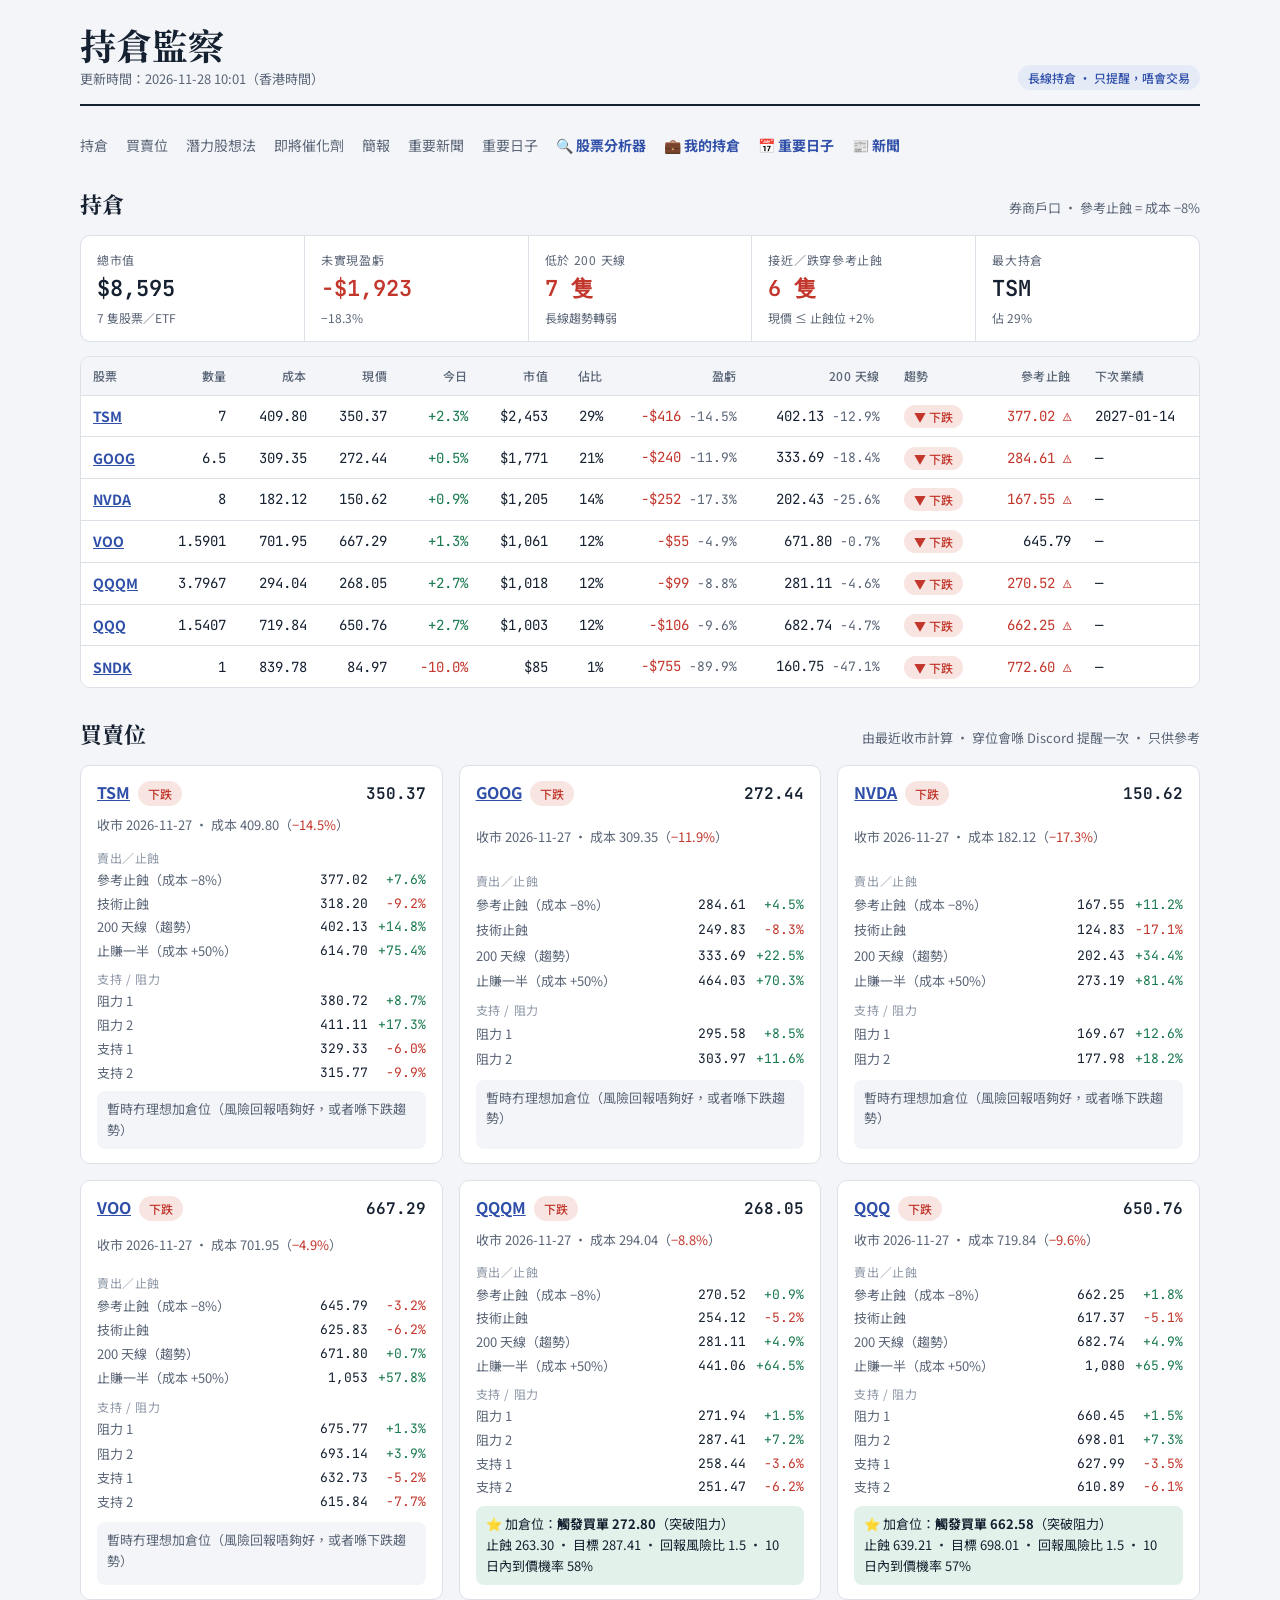
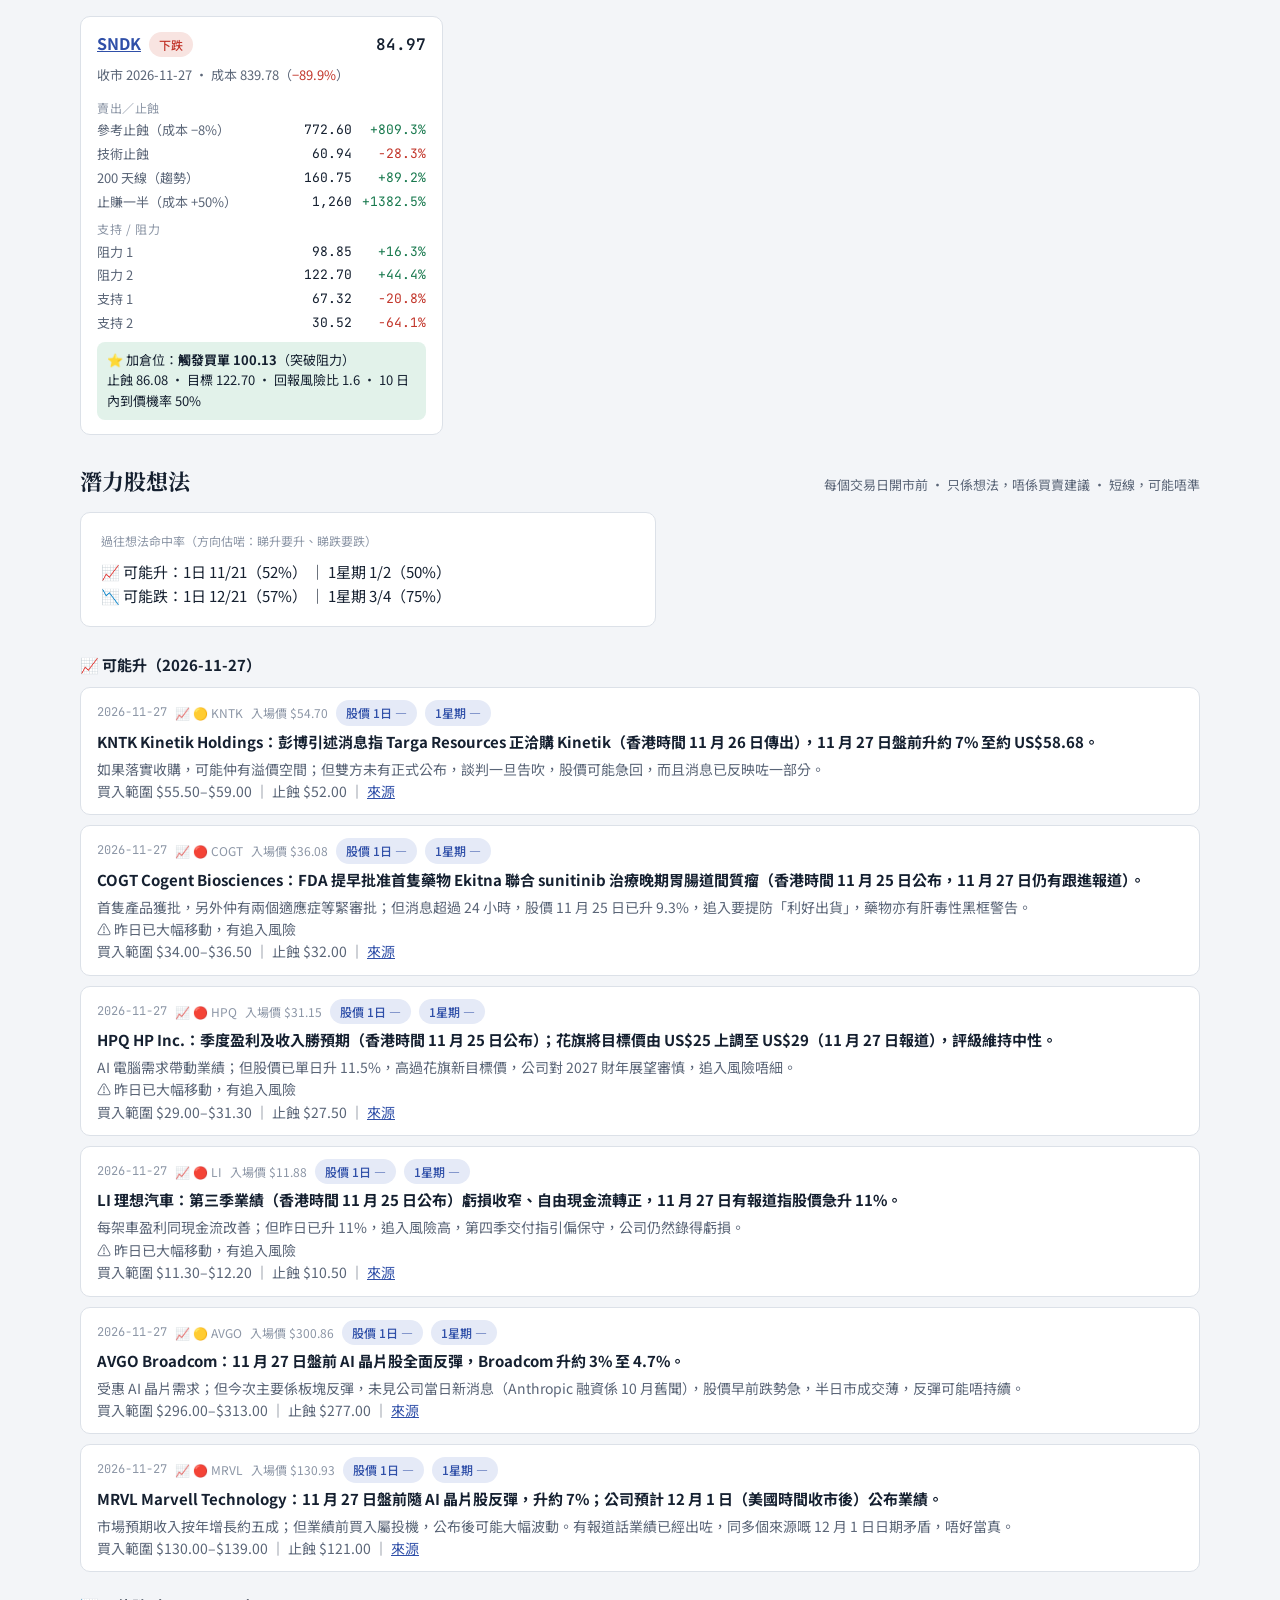
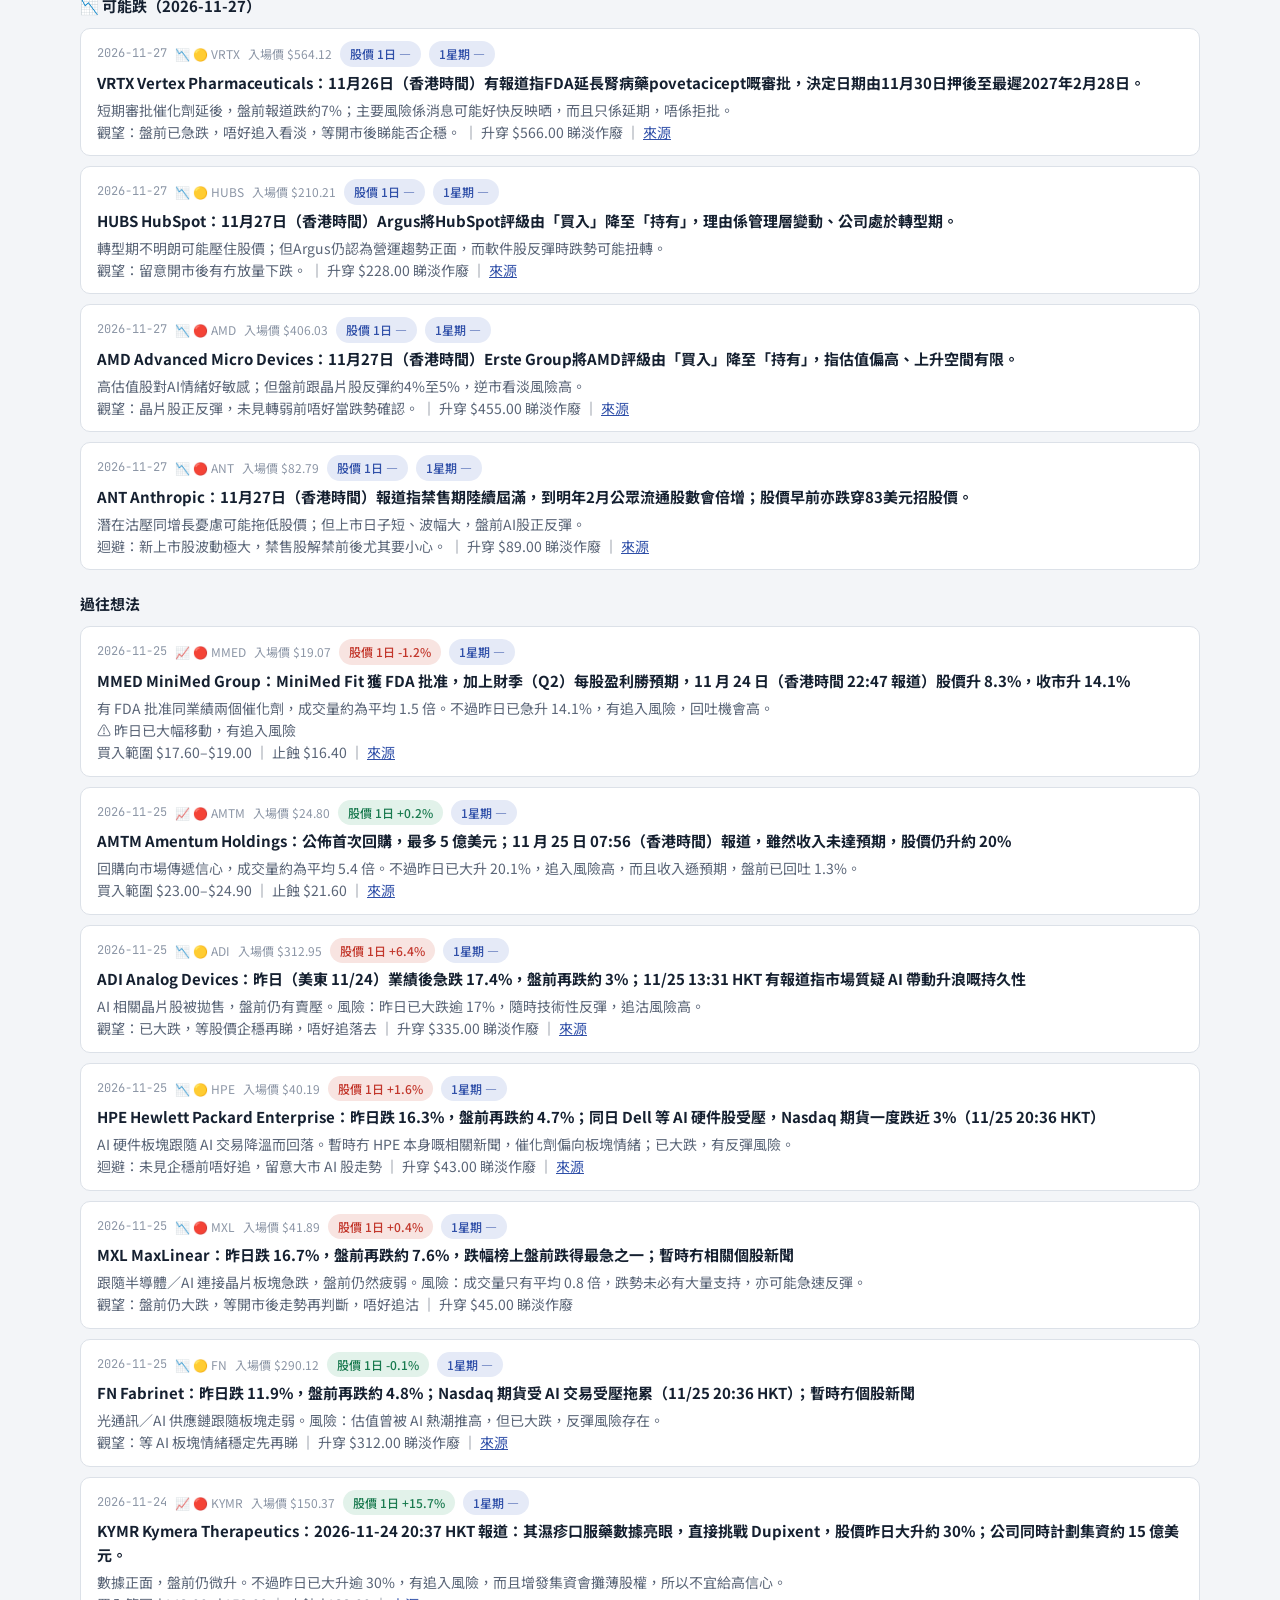
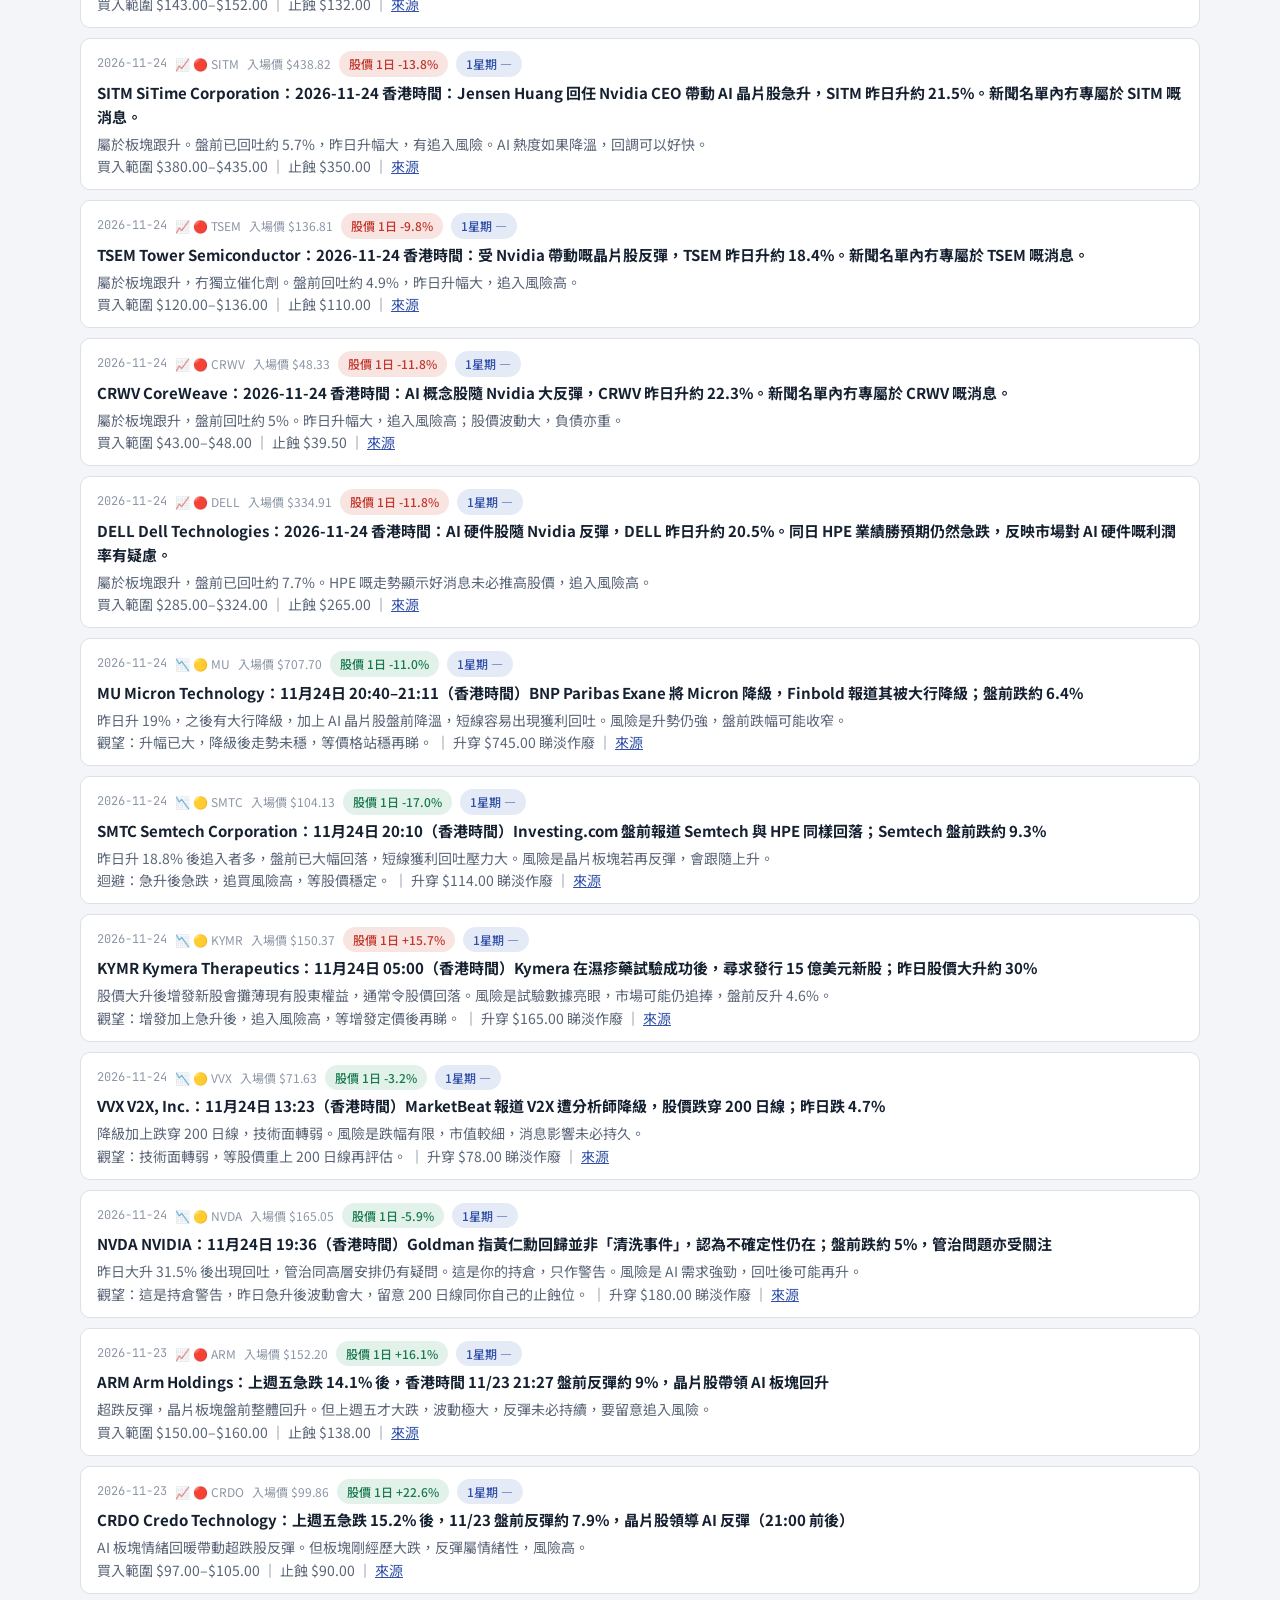
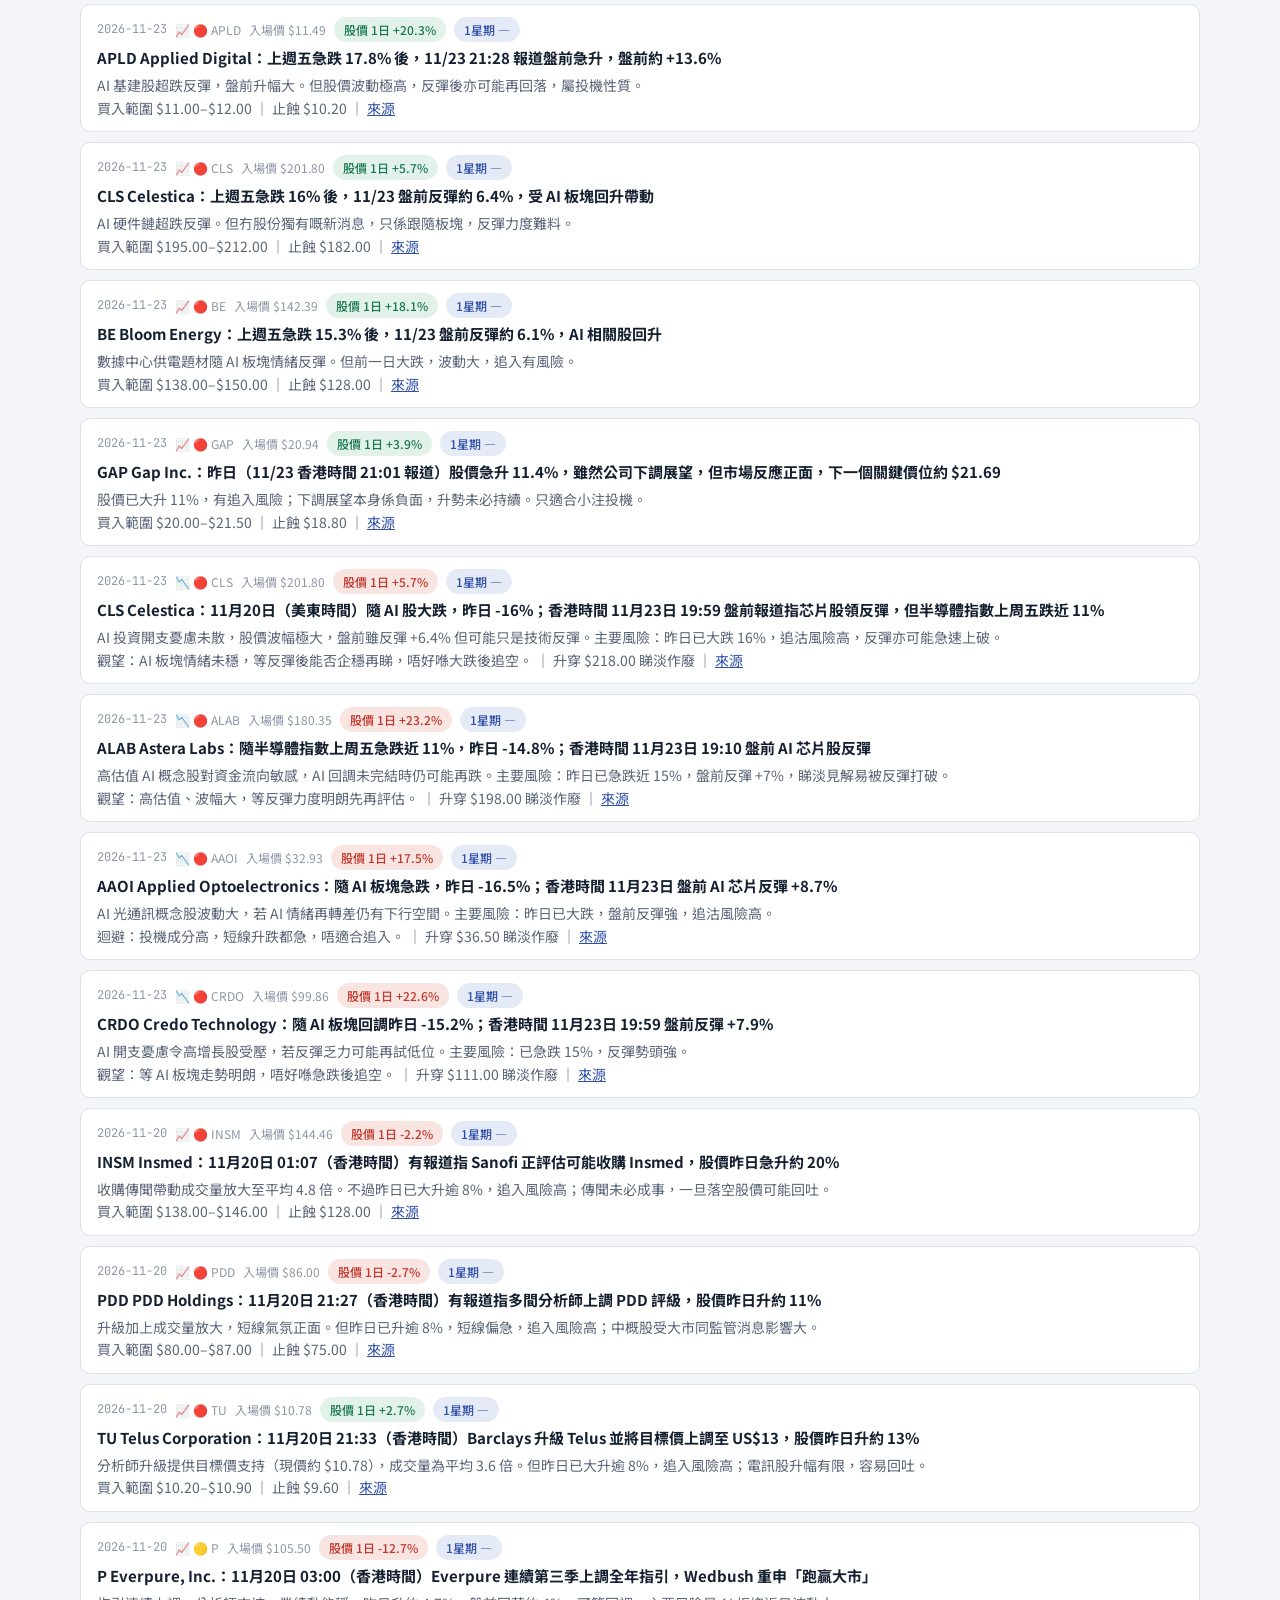
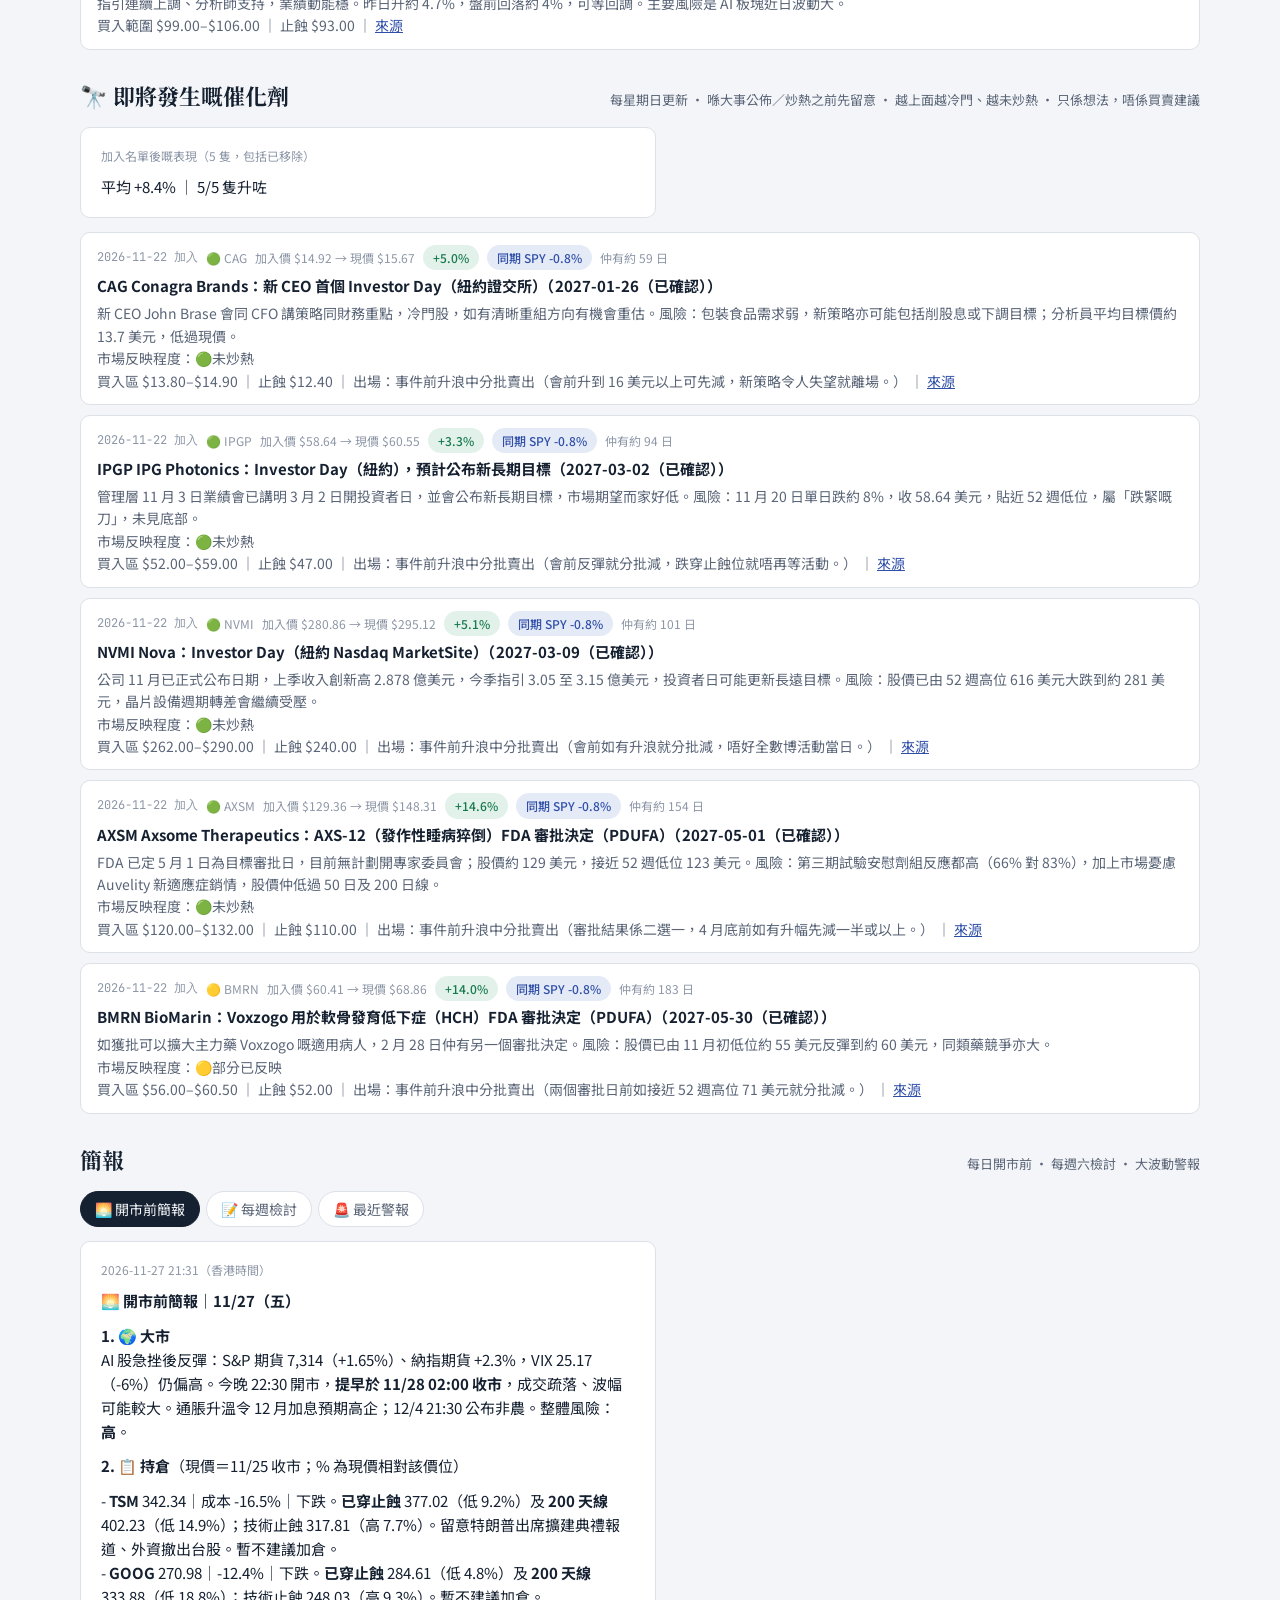
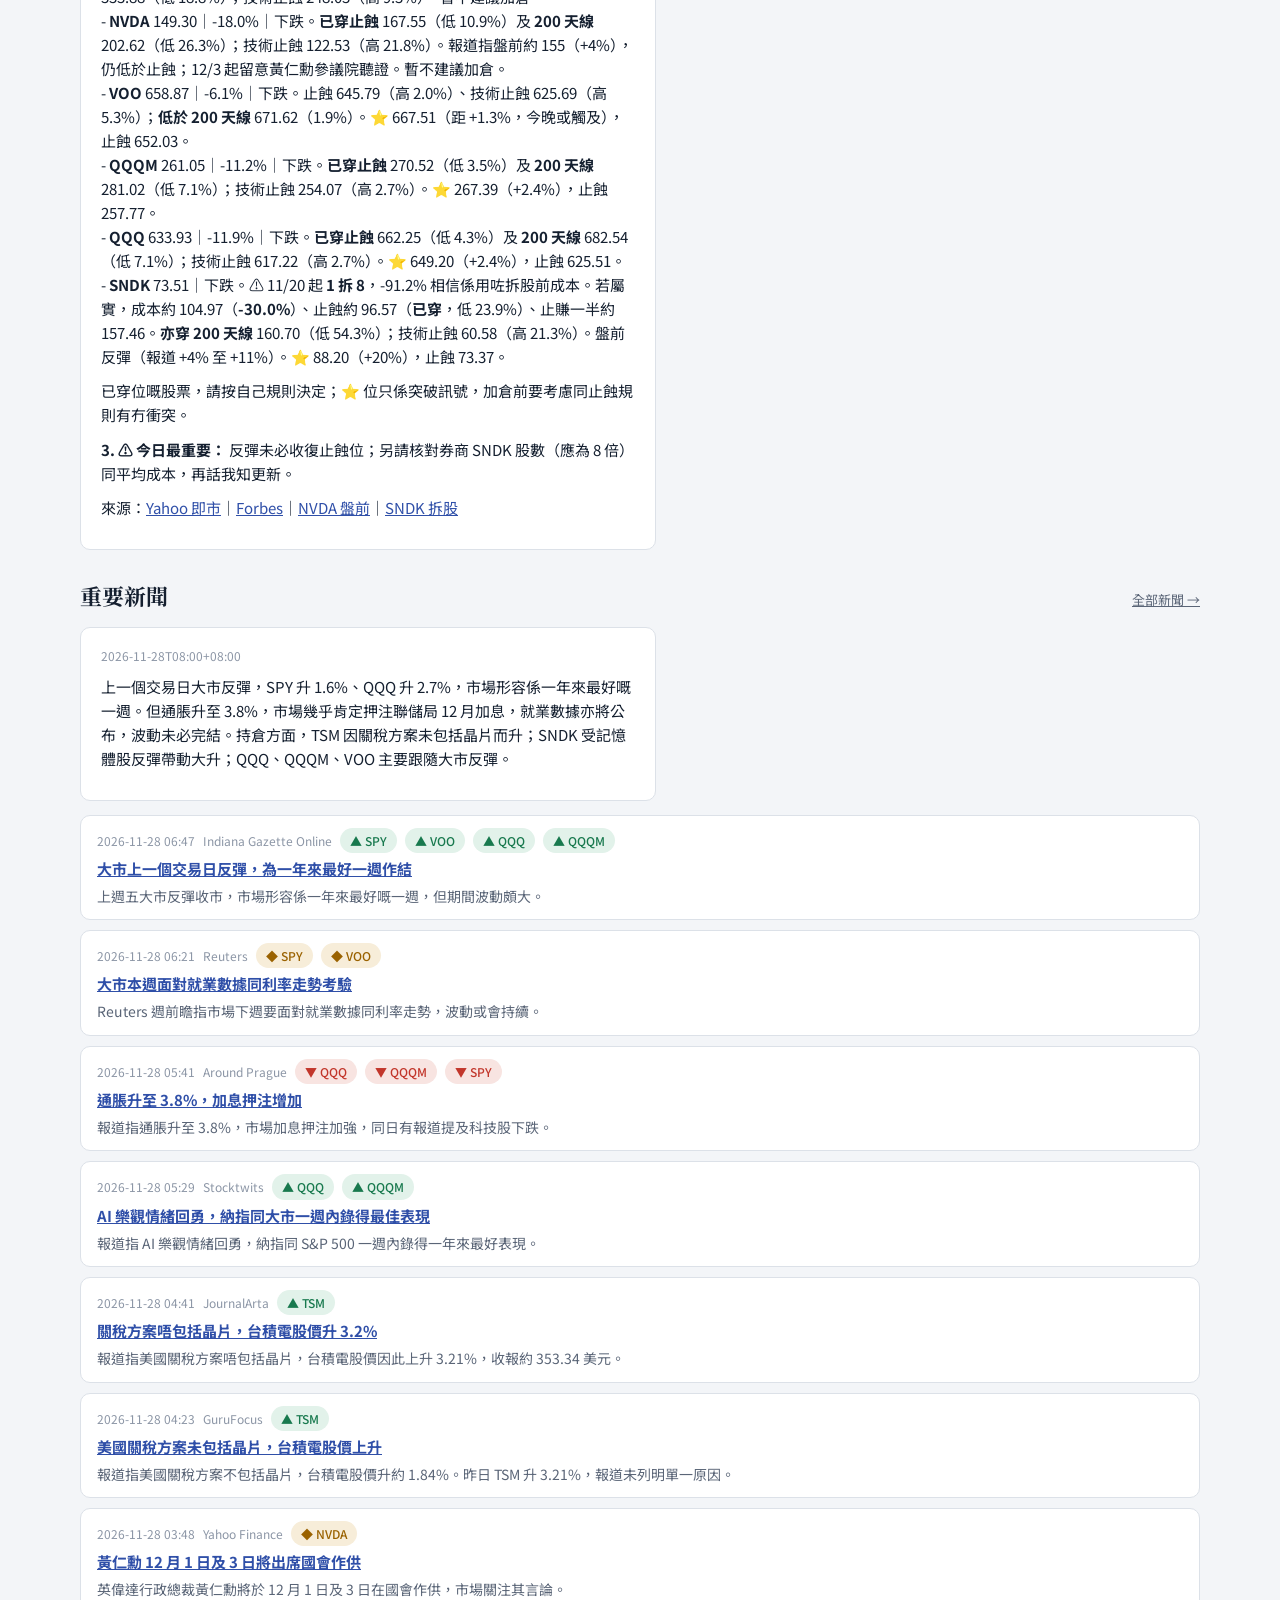
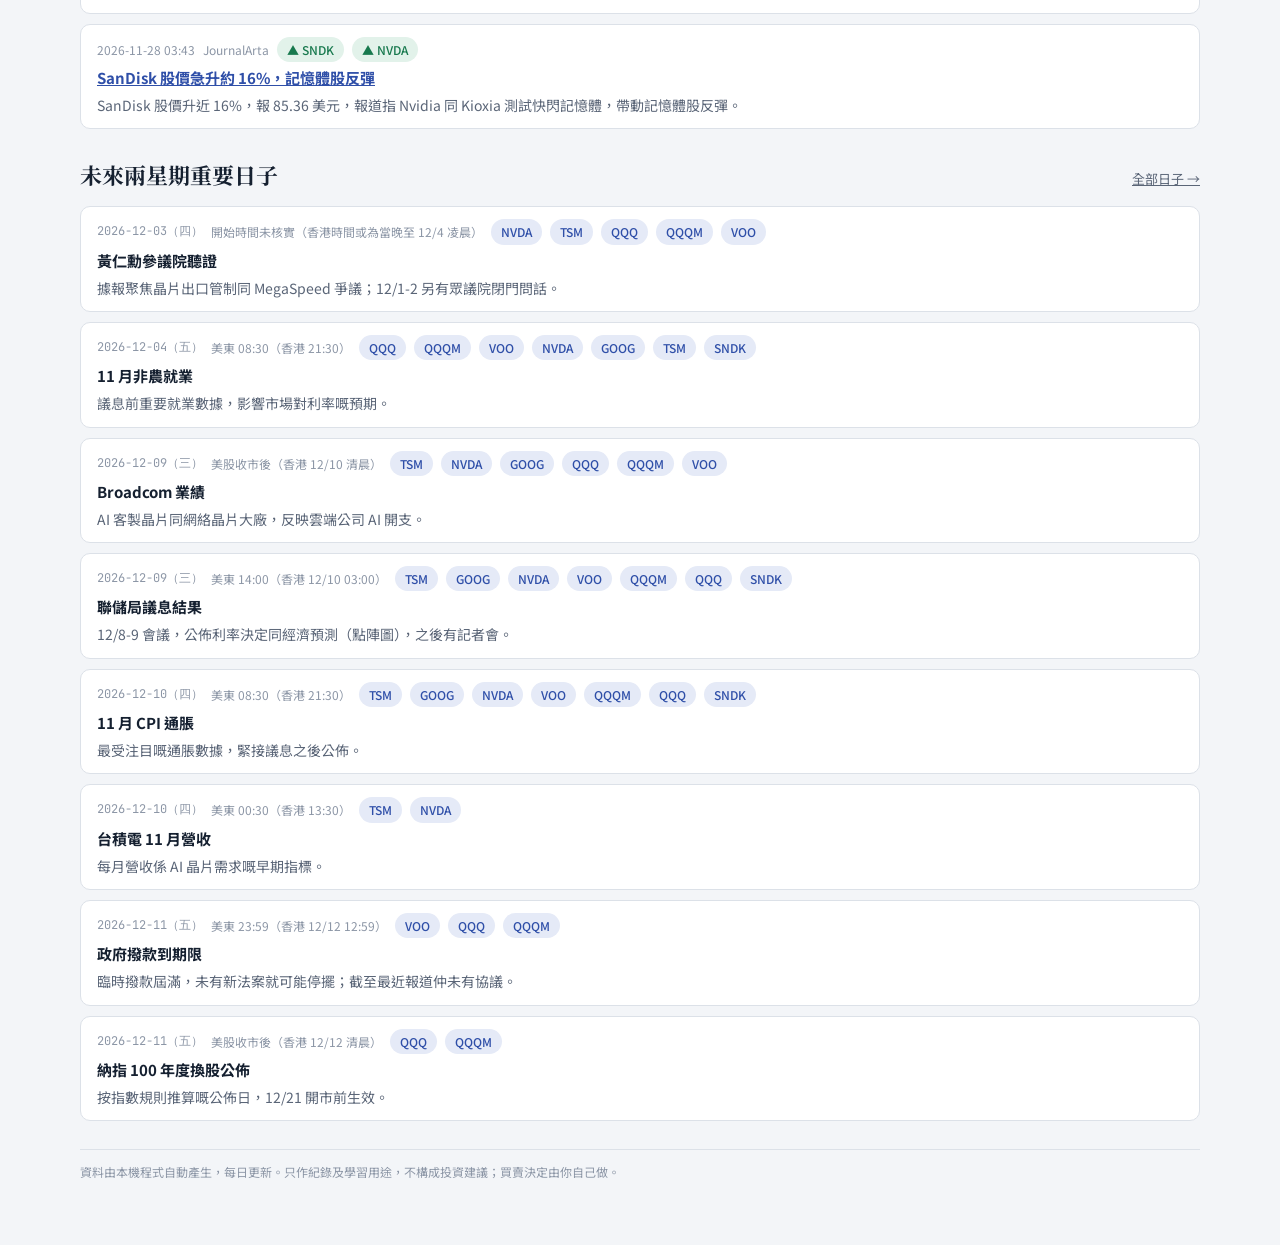
==== commit 969a1d71: "Update dashboard 2026-11-28 10:01" ====
--- a/index.html
+++ b/index.html
@@ -188,7 +188,7 @@
 </div>
 
 <script>
-const DATA = {"updated": "2026-11-28 08:01", "real": {"total": 8619.238745458984, "cost": 10517.7827409, "rows": [{"sym": "TSM", "qty": 7, "cost": 409.8, "last": 353.3399963378906, "day": 0.032131799140241224, "value": 2473.3799743652344, "pnl": -395.22002563476553, "pct": -0.1377745330944592, "ma200": 402.14379501342773, "vs200": -0.12135907424335002, "stop": 377.016, "trend": "下跌", "earnings": "2027-01-14", "weight": 0.2869603740432792}, {"sym": "GOOG", "qty": 6.5, "cost": 309.354, "last": 272.44000244140625, "day": 0.005387819750113598, "value": 1770.8600158691406, "pnl": -239.9409841308593, "pct": -0.11932607161566922, "ma200": 333.6906625366211, "vs200": -0.18355521137332653, "stop": 284.60568, "trend": "下跌", "earnings": "", "weight": 0.2054543409418972}, {"sym": "NVDA", "qty": 8, "cost": 182.124, "last": 150.49000549316406, "day": 0.007970545325399092, "value": 1203.9200439453125, "pnl": -253.07195605468746, "pct": -0.17369481510858498, "ma200": 202.4250468444824, "vs200": -0.2565643044717614, "stop": 167.55408, "trend": "下跌", "earnings": "", "weight": 0.13967823371635849}, {"sym": "VOO", "qty": 1.5901, "cost": 701.95, "last": 669.7899780273438, "day": 0.016573805137710007, "value": 1065.0330440612793, "pnl": -51.13765093872075, "pct": -0.0458152603072246, "ma200": 671.8168359375, "vs200": -0.0030169799292507626, "stop": 645.7940000000001, "trend": "下跌", "earnings": "", "weight": 0.12356462972120226}, {"sym": "QQQM", "qty": 3.7967, "cost": 294.042, "last": 268.04998779296875, "day": 0.026814787693273168, "value": 1017.7053886535645, "pnl": -98.68387274643544, "pct": -0.08839557684627097, "ma200": 281.1059632110596, "vs200": -0.046445031862551334, "stop": 270.51864, "trend": "下跌", "earnings": "", "weight": 0.11807369753967413}, {"sym": "QQQ", "qty": 1.5407, "cost": 719.835, "last": 650.989990234375, "day": 0.02691148510986907, "value": 1002.9802779541016, "pnl": -106.06950654589843, "pct": -0.09563998661585649, "ma200": 682.7437365722657, "vs200": -0.046509026208444215, "stop": 662.2482000000001, "trend": "下跌", "earnings": "", "weight": 0.11636529716531152}, {"sym": "SNDK", "qty": 1, "cost": 839.78, "last": 85.36000061035156, "day": -0.09571477677867468, "value": 85.36000061035156, "pnl": -754.4199993896484, "pct": -0.8983543301693877, "ma200": 160.75602153778075, "vs200": -0.469009000136954, "stop": 772.5976, "trend": "下跌", "earnings": "", "weight": 0.009903426872277228}]}, "levels": {"TSM": {"asof": "2026-11-27", "close": 353.3399963378906, "cost": 409.8, "pnl_pct": -0.1377745330944592, "ma20": 375.57800140380857, "ma50": 416.72460083007815, "ma200": 402.14379501342773, "atr": 22.26038260572643, "bb_lo": 323.916650415887, "vs200": -0.12135907424335002, "trend": "下跌", "support": [{"price": 329.3305544004074, "touches": 1}, {"price": 315.7659981797472, "touches": 4}, {"price": 272.9339478788392, "touches": 1}], "resistance": [{"price": 380.7151219985489, "touches": 6}, {"price": 411.1113979621755, "touches": 9}, {"price": 439.050366602538, "touches": 5}], "exit": {"rule_b_stop": 377.016, "half_take_profit": 614.7, "tech_stop": 318.20036309754414, "tech_stop_how": "最近支持位 − 0.5 ATR", "trend_exit": 402.14379501342773, "tp1": 380.7151219985489, "tp2": 411.1113979621755}, "entries": [{"kind": "break", "price": 404.36983327400037, "term": "長線", "stop": 369.58493069568567, "tp": 439.050366602538, "name": "企返 200 天線", "why": "而家喺 200 天線之下；升返上去先代表趨勢轉好", "risk": -0.08602249652669935, "rr": 0.9969995819438598, "dist": 0.14442134336615298, "reach": 0.06224066390041494, "order": "觸發買單", "against": false}, {"kind": "break", "price": 382.94116025912155, "term": "短線", "stop": 358.4547393928225, "tp": 411.1113979621755, "name": "突破阻力", "why": "升穿 380.72（觸及 6 次）代表買家贏咗", "risk": -0.0639430372272598, "rr": 1.1504432541149763, "dist": 0.08377529922461435, "reach": 0.3029045643153527, "order": "觸發買單", "against": false}, {"kind": "dip", "price": 331.55659266098, "term": "短線", "stop": 309.2962100552536, "tp": 380.7151219985489, "name": "最近支持位", "why": "以前喺 329.33 附近轉角 1 次，買家多數喺度承接", "risk": -0.0671390136660256, "rr": 2.2083416178535495, "dist": -0.06164997991362309, "reach": 0.36099585062240663, "order": "限價買單", "against": true}, {"kind": "dip", "price": 317.99203644031985, "term": "短線", "stop": 295.73165383459343, "tp": 380.7151219985489, "name": "第二支持位", "why": "以前喺 315.77 附近轉角 4 次，買家多數喺度承接", "risk": -0.07000295622152852, "rr": 2.817700246629801, "dist": -0.10003950943546269, "reach": 0.17842323651452283, "order": "限價買單", "against": true}], "alerts": [{"id": "S1", "name": "支持位 1", "price": 329.33, "up": "重返支持位之上", "down": "跌穿支持位，下一個支持位要留意"}, {"id": "S2", "name": "支持位 2", "price": 315.77, "up": "重返支持位之上", "down": "跌穿支持位，下一個支持位要留意"}, {"id": "R1", "name": "阻力位 1", "price": 380.72, "up": "突破阻力位（升勢加強；可考慮分段止賺）", "down": "升唔過阻力位，回落"}, {"id": "R2", "name": "阻力位 2", "price": 411.11, "up": "突破阻力位（升勢加強；可考慮分段止賺）", "down": "升唔過阻力位，回落"}, {"id": "MA50", "name": "50 天線", "price": 416.72, "up": "企返 50 天線之上（中期轉強）", "down": "跌穿 50 天線（中期轉弱）"}, {"id": "MA200", "name": "200 天線", "price": 402.14, "up": "企返 200 天線之上（長期趨勢轉好）", "down": "跌穿 200 天線（規則 B：收市確認就考慮賣出）"}, {"id": "STOP_B", "name": "參考止蝕（成本 −8%）", "price": 377.02, "up": "重返止蝕位之上", "down": "跌穿參考止蝕位（規則 B：考慮全部賣出）"}, {"id": "STOP_T", "name": "技術止蝕（最近支持位 − 0.5 ATR）", "price": 318.2, "up": "重返技術止蝕位之上", "down": "跌穿技術止蝕位"}, {"id": "TP_HALF", "name": "止賺一半（成本 +50%）", "price": 614.7, "up": "到咗止賺位（規則 B：考慮賣一半）", "down": "跌返止賺位之下"}]}, "GOOG": {"asof": "2026-11-27", "close": 272.44000244140625, "cost": 309.354, "pnl_pct": -0.11932607161566922, "ma20": 280.4770004272461, "ma50": 313.8609997558594, "ma200": 333.6906625366211, "atr": 11.305715303590079, "bb_lo": 265.3907786415999, "vs200": -0.18355521137332653, "trend": "下跌", "support": [], "resistance": [{"price": 295.5839502011489, "touches": 3}, {"price": 303.97029351548986, "touches": 2}, {"price": 311.80305711301827, "touches": 3}], "exit": {"rule_b_stop": 284.60568, "half_take_profit": 464.03099999999995, "tech_stop": 249.8285718342261, "tech_stop_how": "現價 − 2 ATR", "trend_exit": 333.6906625366211, "tp1": 295.5839502011489, "tp2": 303.97029351548986}, "entries": [{"kind": "break", "price": 296.71452173150794, "term": "短線", "stop": 284.27823489755883, "tp": 311.80305711301827, "name": "突破阻力", "why": "升穿 295.58（觸及 3 次）代表買家贏咗", "risk": -0.041913306977278686, "rr": 1.2132669166427548, "dist": 0.08910042237766613, "reach": 0.13278008298755187, "order": "觸發買單", "against": false}], "alerts": [{"id": "R1", "name": "阻力位 1", "price": 295.58, "up": "突破阻力位（升勢加強；可考慮分段止賺）", "down": "升唔過阻力位，回落"}, {"id": "R2", "name": "阻力位 2", "price": 303.97, "up": "突破阻力位（升勢加強；可考慮分段止賺）", "down": "升唔過阻力位，回落"}, {"id": "MA50", "name": "50 天線", "price": 313.86, "up": "企返 50 天線之上（中期轉強）", "down": "跌穿 50 天線（中期轉弱）"}, {"id": "MA200", "name": "200 天線", "price": 333.69, "up": "企返 200 天線之上（長期趨勢轉好）", "down": "跌穿 200 天線（規則 B：收市確認就考慮賣出）"}, {"id": "STOP_B", "name": "參考止蝕（成本 −8%）", "price": 284.61, "up": "重返止蝕位之上", "down": "跌穿參考止蝕位（規則 B：考慮全部賣出）"}, {"id": "STOP_T", "name": "技術止蝕（現價 − 2 ATR）", "price": 249.83, "up": "重返技術止蝕位之上", "down": "跌穿技術止蝕位"}, {"id": "TP_HALF", "name": "止賺一半（成本 +50%）", "price": 464.03, "up": "到咗止賺位（規則 B：考慮賣一半）", "down": "跌返止賺位之下"}]}, "NVDA": {"asof": "2026-11-27", "close": 150.49000549316406, "cost": 182.124, "pnl_pct": -0.17369481510858498, "ma20": 169.31900177001953, "ma50": 202.27740173339845, "ma200": 202.4250468444824, "atr": 12.897387638125034, "bb_lo": 125.94199444568817, "vs200": -0.2565643044717614, "trend": "下跌", "support": [], "resistance": [{"price": 169.66769581278962, "touches": 4}, {"price": 177.97853267726467, "touches": 2}, {"price": 192.27511973792673, "touches": 11}], "exit": {"rule_b_stop": 167.55408, "half_take_profit": 273.186, "tech_stop": 124.695230216914, "tech_stop_how": "現價 − 2 ATR", "trend_exit": 202.4250468444824, "tp1": 169.66769581278962, "tp2": 177.97853267726467}, "entries": [{"kind": "break", "price": 170.9574345766021, "term": "短線", "stop": 156.7703081746646, "tp": 192.27511973792673, "name": "突破阻力", "why": "升穿 169.67（觸及 4 次）代表買家贏咗", "risk": -0.08298630847540356, "rr": 1.5026076851203136, "dist": 0.13600523846327972, "reach": 0.06639004149377593, "order": "觸發買單", "against": false}], "alerts": [{"id": "R1", "name": "阻力位 1", "price": 169.67, "up": "突破阻力位（升勢加強；可考慮分段止賺）", "down": "升唔過阻力位，回落"}, {"id": "R2", "name": "阻力位 2", "price": 177.98, "up": "突破阻力位（升勢加強；可考慮分段止賺）", "down": "升唔過阻力位，回落"}, {"id": "MA50", "name": "50 天線", "price": 202.28, "up": "企返 50 天線之上（中期轉強）", "down": "跌穿 50 天線（中期轉弱）"}, {"id": "MA200", "name": "200 天線", "price": 202.43, "up": "企返 200 天線之上（長期趨勢轉好）", "down": "跌穿 200 天線（規則 B：收市確認就考慮賣出）"}, {"id": "STOP_B", "name": "參考止蝕（成本 −8%）", "price": 167.55, "up": "重返止蝕位之上", "down": "跌穿參考止蝕位（規則 B：考慮全部賣出）"}, {"id": "STOP_T", "name": "技術止蝕（現價 − 2 ATR）", "price": 124.7, "up": "重返技術止蝕位之上", "down": "跌穿技術止蝕位"}, {"id": "TP_HALF", "name": "止賺一半（成本 +50%）", "price": 273.19, "up": "到咗止賺位（規則 B：考慮賣一半）", "down": "跌返止賺位之下"}]}, "VOO": {"asof": "2026-11-27", "close": 669.7899780273438, "cost": 701.95, "pnl_pct": -0.0458152603072246, "ma20": 678.754995727539, "ma50": 696.0682580566406, "ma200": 671.8168359375, "atr": 13.880045897492929, "bb_lo": 644.307586541441, "vs200": -0.0030169799292507626, "trend": "下跌", "support": [{"price": 666.0992763761102, "touches": 4}, {"price": 632.7310429336322, "touches": 6}, {"price": 615.8355768594471, "touches": 5}], "resistance": [{"price": 675.7683219864614, "touches": 2}, {"price": 693.1379905362844, "touches": 8}, {"price": 713.7322239929623, "touches": 5}], "exit": {"rule_b_stop": 645.7940000000001, "half_take_profit": 1052.9250000000002, "tech_stop": 659.1592534273638, "tech_stop_how": "最近支持位 − 0.5 ATR", "trend_exit": 671.8168359375, "tp1": 675.7683219864614, "tp2": 693.1379905362844}, "entries": [{"kind": "break", "price": 677.1563265762106, "term": "短線", "stop": 661.8882760889685, "tp": 693.1379905362844, "name": "突破阻力 + 企返 200 天線", "why": "升穿 675.77（觸及 2 次）代表買家贏咗；而家喺 200 天線之下；升返上去先代表趨勢轉好", "risk": -0.022547305382849103, "rr": 1.0467390040023727, "dist": 0.010997997567181006, "reach": 0.5767634854771784, "order": "觸發買單", "against": false}, {"kind": "dip", "price": 667.4872809658594, "term": "短線", "stop": 653.6072350683665, "tp": 693.1379905362844, "name": "最近支持位", "why": "以前喺 666.10 附近轉角 4 次，買家多數喺度承接", "risk": -0.020794472484042426, "rr": 1.848027719782841, "dist": -0.0034379389615027955, "reach": 0.8755186721991701, "order": "限價買單", "against": true}, {"kind": "dip", "price": 634.1190475233815, "term": "短線", "stop": 620.2390016258886, "tp": 666.0992763761102, "name": "第二支持位", "why": "以前喺 632.73 附近轉角 6 次，買家多數喺度承接", "risk": -0.021888706784164325, "rr": 2.3040434512183565, "dist": -0.053256888986335404, "reach": 0.029045643153526972, "order": "限價買單", "against": true}], "alerts": [{"id": "S1", "name": "支持位 1", "price": 666.1, "up": "重返支持位之上", "down": "跌穿支持位，下一個支持位要留意"}, {"id": "S2", "name": "支持位 2", "price": 632.73, "up": "重返支持位之上", "down": "跌穿支持位，下一個支持位要留意"}, {"id": "R1", "name": "阻力位 1", "price": 675.77, "up": "突破阻力位（升勢加強；可考慮分段止賺）", "down": "升唔過阻力位，回落"}, {"id": "R2", "name": "阻力位 2", "price": 693.14, "up": "突破阻力位（升勢加強；可考慮分段止賺）", "down": "升唔過阻力位，回落"}, {"id": "MA50", "name": "50 天線", "price": 696.07, "up": "企返 50 天線之上（中期轉強）", "down": "跌穿 50 天線（中期轉弱）"}, {"id": "MA200", "name": "200 天線", "price": 671.82, "up": "企返 200 天線之上（長期趨勢轉好）", "down": "跌穿 200 天線（規則 B：收市確認就考慮賣出）"}, {"id": "STOP_B", "name": "參考止蝕（成本 −8%）", "price": 645.79, "up": "重返止蝕位之上", "down": "跌穿參考止蝕位（規則 B：考慮全部賣出）"}, {"id": "STOP_T", "name": "技術止蝕（最近支持位 − 0.5 ATR）", "price": 659.16, "up": "重返技術止蝕位之上", "down": "跌穿技術止蝕位"}, {"id": "TP_HALF", "name": "止賺一半（成本 +50%）", "price": 1052.93, "up": "到咗止賺位（規則 B：考慮賣一半）", "down": "跌返止賺位之下"}]}, "QQQM": {"asof": "2026-11-27", "close": 268.04998779296875, "cost": 294.042, "pnl_pct": -0.08839557684627097, "ma20": 273.2620002746582, "ma50": 290.60514251708986, "ma200": 281.1059632110596, "atr": 8.63509857833731, "bb_lo": 255.15610686581925, "vs200": -0.046445031862551334, "trend": "下跌", "support": [{"price": 258.4413167510636, "touches": 4}, {"price": 251.47188514885846, "touches": 5}, {"price": 244.00113808603993, "touches": 4}], "resistance": [{"price": 271.93905059104804, "touches": 1}, {"price": 287.4114857284514, "touches": 7}, {"price": 297.7548899243535, "touches": 4}], "exit": {"rule_b_stop": 270.51864, "half_take_profit": 441.063, "tech_stop": 254.12376746189494, "tech_stop_how": "最近支持位 − 0.5 ATR", "trend_exit": 281.1059632110596, "tp1": 271.93905059104804, "tp2": 287.4114857284514}, "entries": [{"kind": "break", "price": 281.9694730688933, "term": "長線", "stop": 267.6215013018794, "tp": 297.7548899243535, "name": "企返 200 天線", "why": "而家喺 200 天線之下；升返上去先代表趨勢轉好", "risk": -0.050884840868955616, "rr": 1.1001845495508276, "dist": 0.05192869207170192, "reach": 0.17427385892116182, "order": "觸發買單", "against": false}, {"kind": "break", "price": 272.80256044888176, "term": "短線", "stop": 263.30395201271074, "tp": 287.4114857284514, "name": "突破阻力", "why": "升穿 271.94（觸及 1 次）代表買家贏咗", "risk": -0.034818619079460156, "rr": 1.5380068962458064, "dist": 0.017730172998865035, "reach": 0.5767634854771784, "order": "觸發買單", "against": false, "best": true}, {"kind": "dip", "price": 259.3048266088973, "term": "短線", "stop": 250.66972803056, "tp": 271.93905059104804, "name": "最近支持位", "why": "以前喺 258.44 附近轉角 4 次，買家多數喺度承接", "risk": -0.03330095583358117, "rr": 1.4631244643629138, "dist": -0.03262511315921357, "reach": 0.4024896265560166, "order": "限價買單", "against": true}, {"kind": "dip", "price": 252.33539500669218, "term": "短線", "stop": 243.70029642835487, "tp": 271.93905059104804, "name": "第二支持位", "why": "以前喺 251.47 附近轉角 5 次，買家多數喺度承接", "risk": -0.034220718730752386, "rr": 2.27022950653223, "dist": -0.0586256053046863, "reach": 0.16182572614107885, "order": "限價買單", "against": true}], "alerts": [{"id": "S1", "name": "支持位 1", "price": 258.44, "up": "重返支持位之上", "down": "跌穿支持位，下一個支持位要留意"}, {"id": "S2", "name": "支持位 2", "price": 251.47, "up": "重返支持位之上", "down": "跌穿支持位，下一個支持位要留意"}, {"id": "R1", "name": "阻力位 1", "price": 271.94, "up": "突破阻力位（升勢加強；可考慮分段止賺）", "down": "升唔過阻力位，回落"}, {"id": "R2", "name": "阻力位 2", "price": 287.41, "up": "突破阻力位（升勢加強；可考慮分段止賺）", "down": "升唔過阻力位，回落"}, {"id": "MA50", "name": "50 天線", "price": 290.61, "up": "企返 50 天線之上（中期轉強）", "down": "跌穿 50 天線（中期轉弱）"}, {"id": "MA200", "name": "200 天線", "price": 281.11, "up": "企返 200 天線之上（長期趨勢轉好）", "down": "跌穿 200 天線（規則 B：收市確認就考慮賣出）"}, {"id": "STOP_B", "name": "參考止蝕（成本 −8%）", "price": 270.52, "up": "重返止蝕位之上", "down": "跌穿參考止蝕位（規則 B：考慮全部賣出）"}, {"id": "STOP_T", "name": "技術止蝕（最近支持位 − 0.5 ATR）", "price": 254.12, "up": "重返技術止蝕位之上", "down": "跌穿技術止蝕位"}, {"id": "TP_HALF", "name": "止賺一半（成本 +50%）", "price": 441.06, "up": "到咗止賺位（規則 B：考慮賣一半）", "down": "跌返止賺位之下"}, {"id": "BUY", "name": "⭐ 建議加倉位（突破阻力，觸發買單）", "price": 272.8, "up": "升穿建議觸發買入位", "down": "跌返觸發位之下"}]}, "QQQ": {"asof": "2026-11-27", "close": 650.989990234375, "cost": 719.835, "pnl_pct": -0.09563998661585649, "ma20": 663.5130004882812, "ma50": 705.7159826660156, "ma200": 682.7437365722657, "atr": 21.245669449657367, "bb_lo": 619.0394314096064, "vs200": -0.046509026208444215, "trend": "下跌", "support": [{"price": 627.9913435429157, "touches": 4}, {"price": 610.8874851023108, "touches": 5}, {"price": 592.7157974217291, "touches": 4}], "resistance": [{"price": 660.4517860132496, "touches": 1}, {"price": 698.0131347469691, "touches": 7}, {"price": 725.3197023142549, "touches": 5}], "exit": {"rule_b_stop": 662.2482000000001, "half_take_profit": 1079.7525, "tech_stop": 617.3685088180871, "tech_stop_how": "最近支持位 − 0.5 ATR", "trend_exit": 682.7437365722657, "tp1": 660.4517860132496, "tp2": 698.0131347469691}, "entries": [{"kind": "break", "price": 684.8683035172314, "term": "長線", "stop": 649.828951288421, "tp": 725.3197023142549, "name": "企返 200 天線", "why": "而家喺 200 天線之下；升返上去先代表趨勢轉好", "risk": -0.05116217533920209, "rr": 1.154456239169942, "dist": 0.052041219974303, "reach": 0.17427385892116182, "order": "觸發買單", "against": false}, {"kind": "break", "price": 662.5763529582154, "term": "短線", "stop": 639.2061165635922, "tp": 698.0131347469691, "name": "突破阻力", "why": "升穿 660.45（觸及 1 次）代表買家贏咗", "risk": -0.035271763458326943, "rr": 1.5163210671205174, "dist": 0.017798065865296753, "reach": 0.5809128630705395, "order": "觸發買單", "against": false, "best": true}, {"kind": "dip", "price": 630.1159104878815, "term": "短線", "stop": 608.8702410382241, "tp": 660.4517860132496, "name": "最近支持位", "why": "以前喺 627.99 附近轉角 4 次，買家多數喺度承接", "risk": -0.03371708140682794, "rr": 1.4278615977364428, "dist": -0.03206513166043956, "reach": 0.4107883817427386, "order": "限價買單", "against": true}, {"kind": "dip", "price": 613.0120520472766, "term": "短線", "stop": 591.7663825976192, "tp": 660.4517860132496, "name": "第二支持位", "why": "以前喺 610.89 附近轉角 5 次，買家多數喺度承接", "risk": -0.034657833200347765, "rr": 2.2329131157002933, "dist": -0.05833874369316383, "reach": 0.16182572614107885, "order": "限價買單", "against": true}], "alerts": [{"id": "S1", "name": "支持位 1", "price": 627.99, "up": "重返支持位之上", "down": "跌穿支持位，下一個支持位要留意"}, {"id": "S2", "name": "支持位 2", "price": 610.89, "up": "重返支持位之上", "down": "跌穿支持位，下一個支持位要留意"}, {"id": "R1", "name": "阻力位 1", "price": 660.45, "up": "突破阻力位（升勢加強；可考慮分段止賺）", "down": "升唔過阻力位，回落"}, {"id": "R2", "name": "阻力位 2", "price": 698.01, "up": "突破阻力位（升勢加強；可考慮分段止賺）", "down": "升唔過阻力位，回落"}, {"id": "MA50", "name": "50 天線", "price": 705.72, "up": "企返 50 天線之上（中期轉強）", "down": "跌穿 50 天線（中期轉弱）"}, {"id": "MA200", "name": "200 天線", "price": 682.74, "up": "企返 200 天線之上（長期趨勢轉好）", "down": "跌穿 200 天線（規則 B：收市確認就考慮賣出）"}, {"id": "STOP_B", "name": "參考止蝕（成本 −8%）", "price": 662.25, "up": "重返止蝕位之上", "down": "跌穿參考止蝕位（規則 B：考慮全部賣出）"}, {"id": "STOP_T", "name": "技術止蝕（最近支持位 − 0.5 ATR）", "price": 617.37, "up": "重返技術止蝕位之上", "down": "跌穿技術止蝕位"}, {"id": "TP_HALF", "name": "止賺一半（成本 +50%）", "price": 1079.75, "up": "到咗止賺位（規則 B：考慮賣一半）", "down": "跌返止賺位之下"}, {"id": "BUY", "name": "⭐ 建議加倉位（突破阻力，觸發買單）", "price": 662.58, "up": "升穿建議觸發買入位", "down": "跌返觸發位之下"}]}, "SNDK": {"asof": "2026-11-27", "close": 85.36000061035156, "cost": 839.78, "pnl_pct": -0.8983543301693877, "ma20": 123.08681221008301, "ma50": 168.30993698120116, "ma200": 160.75602153778075, "atr": 12.769833433935, "bb_lo": 70.79332271388898, "vs200": -0.469009000136954, "trend": "下跌", "support": [{"price": 67.32177480061848, "touches": 3}, {"price": 30.52375030517578, "touches": 1}, {"price": 23.758333206176758, "touches": 3}], "resistance": [{"price": 98.8481216430664, "touches": 2}, {"price": 122.69937515258789, "touches": 2}, {"price": 162.64749908447266, "touches": 2}], "exit": {"rule_b_stop": 772.5976, "half_take_profit": 1259.67, "tech_stop": 60.93685808365098, "tech_stop_how": "最近支持位 − 0.5 ATR", "trend_exit": 160.75602153778075, "tp1": 98.8481216430664, "tp2": 122.69937515258789}, "entries": [{"kind": "break", "price": 100.1251049864599, "term": "短線", "stop": 86.0782882091314, "tp": 122.69937515258789, "name": "突破阻力", "why": "升穿 98.85（觸及 2 次）代表買家贏咗", "risk": -0.14029265466666008, "rr": 1.6070737252416332, "dist": 0.1729745111355796, "reach": 0.5186721991701245, "order": "觸發買單", "against": false, "best": true}, {"kind": "dip", "price": 68.59875814401198, "term": "短線", "stop": 55.82892471007698, "tp": 98.8481216430664, "name": "最近支持位", "why": "以前喺 67.32 附近轉角 3 次，買家多數喺度承接", "risk": -0.18615254531469505, "rr": 2.368814257096629, "dist": -0.19635944642093817, "reach": 0.23651452282157676, "order": "限價買單", "against": true}], "alerts": [{"id": "S1", "name": "支持位 1", "price": 67.32, "up": "重返支持位之上", "down": "跌穿支持位，下一個支持位要留意"}, {"id": "S2", "name": "支持位 2", "price": 30.52, "up": "重返支持位之上", "down": "跌穿支持位，下一個支持位要留意"}, {"id": "R1", "name": "阻力位 1", "price": 98.85, "up": "突破阻力位（升勢加強；可考慮分段止賺）", "down": "升唔過阻力位，回落"}, {"id": "R2", "name": "阻力位 2", "price": 122.7, "up": "突破阻力位（升勢加強；可考慮分段止賺）", "down": "升唔過阻力位，回落"}, {"id": "MA50", "name": "50 天線", "price": 168.31, "up": "企返 50 天線之上（中期轉強）", "down": "跌穿 50 天線（中期轉弱）"}, {"id": "MA200", "name": "200 天線", "price": 160.76, "up": "企返 200 天線之上（長期趨勢轉好）", "down": "跌穿 200 天線（規則 B：收市確認就考慮賣出）"}, {"id": "STOP_B", "name": "參考止蝕（成本 −8%）", "price": 772.6, "up": "重返止蝕位之上", "down": "跌穿參考止蝕位（規則 B：考慮全部賣出）"}, {"id": "STOP_T", "name": "技術止蝕（最近支持位 − 0.5 ATR）", "price": 60.94, "up": "重返技術止蝕位之上", "down": "跌穿技術止蝕位"}, {"id": "TP_HALF", "name": "止賺一半（成本 +50%）", "price": 1259.67, "up": "到咗止賺位（規則 B：考慮賣一半）", "down": "跌返止賺位之下"}, {"id": "BUY", "name": "⭐ 建議加倉位（突破阻力，觸發買單）", "price": 100.13, "up": "升穿建議觸發買入位", "down": "跌返觸發位之下"}]}}, "briefings": {"brief": {"time": "2026-11-27 21:31", "text": "**🌅 開市前簡報｜11/27（五）**\n\n**1. 🌍 大市**\nAI 股急挫後反彈：S&P 期貨 7,314（+1.65%）、納指期貨 +2.3%，VIX 25.17（-6%）仍偏高。今晚 22:30 開市，**提早於 11/28 02:00 收市**，成交疏落、波幅可能較大。通脹升溫令 12 月加息預期高企；12/4 21:30 公布非農。整體風險：**高**。\n\n**2. 📋 持倉**（現價＝11/25 收市；% 為現價相對該價位）\n\n- **TSM** 342.34｜成本 -16.5%｜下跌。**已穿止蝕** 377.02（低 9.2%）及 **200 天線** 402.23（低 14.9%）；技術止蝕 317.81（高 7.7%）。留意特朗普出席擴建典禮報道、外資撤出台股。暫不建議加倉。\n- **GOOG** 270.98｜-12.4%｜下跌。**已穿止蝕** 284.61（低 4.8%）及 **200 天線** 333.88（低 18.8%）；技術止蝕 248.03（高 9.3%）。暫不建議加倉。\n- **NVDA** 149.30｜-18.0%｜下跌。**已穿止蝕** 167.55（低 10.9%）及 **200 天線** 202.62（低 26.3%）；技術止蝕 122.53（高 21.8%）。報道指盤前約 155（+4%），仍低於止蝕；12/3 起留意黃仁勳參議院聽證。暫不建議加倉。\n- **VOO** 658.87｜-6.1%｜下跌。止蝕 645.79（高 2.0%）、技術止蝕 625.69（高 5.3%）；**低於 200 天線** 671.62（1.9%）。⭐ 667.51（距 +1.3%，今晚或觸及），止蝕 652.03。\n- **QQQM** 261.05｜-11.2%｜下跌。**已穿止蝕** 270.52（低 3.5%）及 **200 天線** 281.02（低 7.1%）；技術止蝕 254.07（高 2.7%）。⭐ 267.39（+2.4%），止蝕 257.77。\n- **QQQ** 633.93｜-11.9%｜下跌。**已穿止蝕** 662.25（低 4.3%）及 **200 天線** 682.54（低 7.1%）；技術止蝕 617.22（高 2.7%）。⭐ 649.20（+2.4%），止蝕 625.51。\n- **SNDK** 73.51｜下跌。⚠️ 11/20 起 **1 拆 8**，-91.2% 相信係用咗拆股前成本。若屬實，成本約 104.97（**-30.0%**）、止蝕約 96.57（**已穿**，低 23.9%）、止賺一半約 157.46。**亦穿 200 天線** 160.70（低 54.3%）；技術止蝕 60.58（高 21.3%）。盤前反彈（報道 +4% 至 +11%）。⭐ 88.20（+20%），止蝕 73.37。\n\n已穿位嘅股票，請按自己規則決定；⭐ 位只係突破訊號，加倉前要考慮同止蝕規則有冇衝突。\n\n**3. ⚠️ 今日最重要：** 反彈未必收復止蝕位；另請核對券商 SNDK 股數（應為 8 倍）同平均成本，再話我知更新。\n\n來源：[Yahoo 即市](https://finance.yahoo.com/markets/live/stock-market-today-firday-november-27-dow-sp-500-nasdaq-black-friday-holiday-091152065.html)｜[Forbes](https://www.forbes.com/sites/siladityaray/2026/11/27/stock-futures-surge-as-battered-ai-shares-rebound-ahead-of-shorterned-friday-trading/)｜[NVDA 盤前](https://coinpedia.org/crypto-live-news/nvidia-stock-premarket-today-nvda-rises-4-as-chip-rally-returns)｜[SNDK 拆股](https://www.investing.com/news/sec-filings/sandisk-corporation-completes-8for1-stock-split-and-increases-authorized-shares-93CH-5040233)"}, "weekly": {"time": "2026-11-21 10:01", "text": "## 2026-11-21 每週持倉檢討\n\n**📊 本週總結**\n美股本週大跌。SPY 跌 8.4%，標普 500 進入修正區（即係由高位跌超過 10%）。納指 100 錄得 2020 年以來最差一週，起因係 AI 股拋售、傳出 SEC 調查 Nvidia 會計，加上市場預期聯儲局 12 月加息。你 7 隻持倉全部輸畀 SPY。唔計股數、每隻當一樣重，平均跌約 15.7%，比 SPY 多跌約 7 個百分點。\n**對比上星期：** 上星期擔心 TSM、QQQ、QQQM 會跌穿 200 天線，VOO 會碰到技術止蝕。結果全部應驗，而且跌得比預期深。\n\n**📋 逐隻持倉**\n- **TSM 319.55**（−19.9%）：美國出口限制加上台股錄得 1990 年以來最差一週。長線故事（AI 晶片代工）仍在，但短期受壓。技術止蝕 303.64（−5.0%），200 天線 402.25（+25.9%）。\n- **GOOG 264.21**（−9.7%）：有報道指 Google 削減 2027 年 AI 晶片訂單，股價跌到 52 週低位。⭐ 觸發加倉位 272.70（+3.2%），技術止蝕 242.18（−8.3%），200 天線 334.57（+26.6%）。\n- **NVDA 125.79**（−22.8%）：Reuters 報道 SEC 調查佢嘅會計，加上 CEO 交接，長線故事變數明顯增加。技術止蝕 104.38（−17.0%），200 天線 203.09（+61.5%）。\n- **VOO 634.57**（−8.5%）：已經跌穿 200 天線 671.17（+5.8%）。技術止蝕 609.68（−3.9%），係全組合最近嘅一條線。\n- **QQQ 610.04／QQQM 251.40**（約 −10%）：晶片股拖累。技術止蝕分別係 583.33 同 240.18（約 −4.5%），200 天線約 +11.7%。QQQM ⭐ 觸發加倉位 259.21（+3.1%）。\n- **SNDK 79.30**（−28.3%）：8 拆 1 後首日跌約 14%，市場擔心 NAND 價格轉弱。⚠️ 成本 839.78 似乎係拆股前嘅數字，拆股後應該約 104.97（−24%，唔係 −90.6%）。所以參考止蝕、止賺位全部要重新計。技術止蝕 60.98（−23.1%）。\n\n**⚖️ 組合風險**\n- 7 隻持倉全部喺 200 天線下面，亦全部跌穿 −8% 參考止蝕（SNDK 按拆股後成本計都係）。\n- 重疊好高：TSM、NVDA、GOOG、SNDK 全部係 AI 或晶片相關，QQQ 同 QQQM 係同一個指數，VOO 都有大量同類科技股。實際上成個組合係押同一個方向。\n\n**📅 下兩星期重要日子**\n- 11-26（四）：感恩節休市，11-27 提早收市，成交淡，波動可能放大。\n- 12-04 香港時間 21:30：11 月非農就業。數據強會加深加息預期，對科技股不利。\n- 12 月議息會議：市場預期會加息，但幅度未定。\n\n**✅ 下星期行動清單**\n1. **SNDK**：喺 Discord 確認拆股後嘅股數同成本（應該係股數 ×8、成本約 104.97）。我會即刻重新計價位。\n2. **規則 B**：全部持倉已跌穿 −8%。逐隻決定係止蝕，定係刻意繼續揸、但寫低最後底線（技術止蝕）。VOO 最近，收市跌穿 609.68 就要做決定。\n3. **⭐ 加倉位**：全部持倉都喺 200 天線下面。要等收市企穩先考慮，唔好喺恐慌中急住加倉。\n\n以上只係分析，唔保證升跌，決定權喺你。\n\n來源：[Reuters：SEC 調查 Nvidia 會計](https://news.google.com/rss/articles/[base64]?oc=5) · [AP：標普跌 3.7%](https://news.google.com/rss/articles/[base64]?oc=5) · [Benzinga：台股最差一週](https://news.google.com/rss/articles/[base64]?oc=5) · [Barron's：聯儲局 12 月加息預期](https://news.google.com/rss/articles/CBMijwFBVV95cUxNdTFoLTh6OXU1N2ZjSmNYN09CTWhISTZuaVhMSXJCbklsdEFyWGpQN3B3c0NieVdVRUV6VnRDYjdIWG1vaFVOQWRRM19ZaklQMUZuUktlT2hCT3V3NnhCZDg2Y215b09aVmFFRkNyeTNmYzZYYWt1LXlnRkM3bG1ad1YxdGVNUnVhcE82RXh4TQ?oc=5)\n\n## 💡 潛力股想法成績\n命中＝方向估啱（睇升嘅想法要升、睇跌嘅想法要跌）：\n- 📈 可能升：1日 2/2（100%）；1星期 未有數據\n- 📉 可能跌：1日 3/4（75%）；1星期 未有數據\n\n- 2026-11-20 📈 INSM（入場價 $144.46）：股價 1日 —／1星期 —\n- 2026-11-20 📈 PDD（入場價 $86.00）：股價 1日 —／1星期 —\n- 2026-11-20 📈 TU（入場價 $10.78）：股價 1日 —／1星期 —\n- 2026-11-20 📈 P（入場價 $105.50）：股價 1日 —／1星期 —\n- 2026-11-20 📈 OKTA（入場價 $206.85）：股價 1日 —／1星期 —\n- 2026-11-20 📈 NTSK（入場價 $24.80）：股價 1日 —／1星期 —\n- 2026-11-20 📉 NBIS（入場價 $96.92）：股價 1日 —／1星期 —\n- 2026-11-20 📉 NTES（入場價 $104.94）：股價 1日 —／1星期 —\n- 2026-11-20 📉 ESTC（入場價 $76.33）：股價 1日 —／1星期 —\n- 2026-11-20 📉 KLAR（入場價 $12.67）：股價 1日 —／1星期 —\n- 2026-11-19 📈 PANW（入場價 $339.92）：股價 1日 +6.4%／1星期 —\n- 2026-11-19 📈 CRWD（入場價 $237.03）：股價 1日 +2.7%／1星期 —\n- 2026-11-19 📉 UNH（入場價 $349.91）：股價 1日 -5.6%／1星期 —\n- 2026-11-19 📉 HUM（入場價 $385.78）：股價 1日 -1.5%／1星期 —\n- 2026-11-19 📉 ACIW（入場價 $52.89）：股價 1日 -4.5%／1星期 —\n\n## 🔭 催化劑名單成績（加入後表現）\n名單暫時未有紀錄（每星期日更新）。"}, "alert": {"time": "2026-11-27 22:30", "text": "• SNDK（盤中）現價 79.69，較上日收市 -15.57%\n\n⚠️ **更正：SNDK「-15.57%」應該係錯**\n**事件：** 網上報道指 11-25 收市係 $73.61，現價 $79.69 即係**升約 8.3%**。系統似乎用咗 11-19 舊價 $94.39 比較。新聞指資金回流之前跌得多嘅記憶體股，但亦提到 TrendForce 有 DRAM 警告。\n**會唔會持續：** 未知。今日半日市（凌晨 2 點收），波幅可能較大，一日反彈唔代表轉勢。\n**持倉：**\n・SNDK 據報 11-20 一拆八。如屬實而紀錄未調整，成本應約 $104.97（蝕約 24%，唔係 88.8%），止蝕約 $96.58，仍然跌穿。請對券商核實股數同成本；200 天線等價位暫時唔好盡信。\n・按 11-25 收市：TSM、GOOG、NVDA、QQQM、QQQ 已低過 −8% 止蝕位。\n・VOO 仲高約 2%（止蝕 $645.79），最接近止蝕；亦最接近 200 天線（低 1.9%）。\n・全部舊倉都喺 200 天線下面。\n**提醒：** 唔使恐慌，按你定好嘅規則檢視（−8% 考慮全沽；收市低過 200 天線離場），決定喺你。\n來源：[Benzinga](https://www.benzinga.com/markets/tech/26/11/63669264/sandisk-stock-jumps-double-digits-as-memory-names-roar-back)｜[FinanceFeeds](https://financefeeds.com/sandisk-sndk-stock-73-black-friday-half-session-futures-up-3-percent-bull-84-bear-67/)｜[TradingView（拆股）](https://www.tradingview.com/symbols/NASDAQ-SNDK/)"}}, "ideas": {"latest": [{"date": "2026-11-27", "side": "up", "sym": "KNTK", "name": "Kinetik Holdings", "industry": "天然氣中游管道", "theme": "energy", "entry": 54.7, "conf": "yellow", "catalyst": "彭博引述消息指 Targa Resources 正洽購 Kinetik（香港時間 11 月 26 日傳出），11 月 27 日盤前升約 7% 至約 US$58.68。", "why": "如果落實收購，可能仲有溢價空間；但雙方未有正式公布，談判一旦告吹，股價可能急回，而且消息已反映咗一部分。", "source": "https://www.gurufocus.com/news/9228501/kinetik-holdings-kntk-shares-rally-on-potential-targa-resources-acquisition-interest", "chase": false, "buy_low": 55.5, "buy_high": 59.0, "stop": 52.0, "r1d": 0.09250453969896166, "r1w": null}, {"date": "2026-11-27", "side": "up", "sym": "COGT", "name": "Cogent Biosciences", "industry": "腫瘤藥研發", "theme": "biotech-pharma", "entry": 36.08, "conf": "red", "catalyst": "FDA 提早批准首隻藥物 Ekitna 聯合 sunitinib 治療晚期胃腸道間質瘤（香港時間 11 月 25 日公布，11 月 27 日仍有跟進報道）。", "why": "首隻產品獲批，另外仲有兩個適應症等緊審批；但消息超過 24 小時，股價 11 月 25 日已升 9.3%，追入要提防「利好出貨」，藥物亦有肝毒性黑框警告。", "source": "https://www.pharmexec.com/view/fda-approves-cogent-biosciences-ekitna-advanced-gist-doubling-progression-free-survival", "chase": true, "buy_low": 34.0, "buy_high": 36.5, "stop": 32.0, "r1d": -0.012195138867837074, "r1w": null}, {"date": "2026-11-27", "side": "up", "sym": "HPQ", "name": "HP Inc.", "industry": "個人電腦及打印機", "theme": "other", "entry": 31.15, "conf": "red", "catalyst": "季度盈利及收入勝預期（香港時間 11 月 25 日公布）；花旗將目標價由 US$25 上調至 US$29（11 月 27 日報道），評級維持中性。", "why": "AI 電腦需求帶動業績；但股價已單日升 11.5%，高過花旗新目標價，公司對 2027 財年展望審慎，追入風險唔細。", "source": "https://www.marketbeat.com/instant-alerts/analyst-citigroup-issues-positive-forecast-for-hp-nyse-hpq-stock-price-2026-11-27/", "chase": true, "buy_low": 29.0, "buy_high": 31.3, "stop": 27.5, "r1d": 0.0321027777168188, "r1w": null}, {"date": "2026-11-27", "side": "up", "sym": "LI", "name": "理想汽車", "industry": "中國新能源車", "theme": "autos-ev", "entry": 11.88, "conf": "red", "catalyst": "第三季業績（香港時間 11 月 25 日公布）虧損收窄、自由現金流轉正，11 月 27 日有報道指股價急升 11%。", "why": "每架車盈利同現金流改善；但昨日已升 11%，追入風險高，第四季交付指引偏保守，公司仍然錄得虧損。", "source": "https://evxl.co/2026/11/25/li-auto-q3-2026-financial-results/", "chase": true, "buy_low": 11.3, "buy_high": 12.2, "stop": 10.5, "r1d": 0.04545455187659475, "r1w": null}, {"date": "2026-11-27", "side": "up", "sym": "AVGO", "name": "Broadcom", "industry": "AI 客製晶片及網絡晶片", "theme": "semiconductors", "entry": 300.86, "conf": "yellow", "catalyst": "11 月 27 日盤前 AI 晶片股全面反彈，Broadcom 升約 3% 至 4.7%。", "why": "受惠 AI 晶片需求；但今次主要係板塊反彈，未見公司當日新消息（Anthropic 融資係 10 月舊聞），股價早前跌勢急，半日市成交薄，反彈可能唔持續。", "source": "https://invezz.com/news/2026/11/27/amd-intel-broadcom-rally-in-premarket-trading-friday-as-ai-stocks-rebound/", "chase": false, "buy_low": 296.0, "buy_high": 313.0, "stop": 277.0, "r1d": 0.03815727028481897, "r1w": null}, {"date": "2026-11-27", "side": "up", "sym": "MRVL", "name": "Marvell Technology", "industry": "數據中心晶片", "theme": "semiconductors", "entry": 130.93, "conf": "red", "catalyst": "11 月 27 日盤前隨 AI 晶片股反彈，升約 7%；公司預計 12 月 1 日（美國時間收市後）公布業績。", "why": "市場預期收入按年增長約五成；但業績前買入屬投機，公布後可能大幅波動。有報道話業績已經出咗，同多個來源嘅 12 月 1 日日期矛盾，唔好當真。", "source": "https://unusualwhales.com/news/premarket-brief-stocks-rebound-thanksgiving-vertex-2026-11-27", "chase": false, "buy_low": 130.0, "buy_high": 139.0, "stop": 121.0, "r1d": 0.07339794765243113, "r1w": null}, {"date": "2026-11-27", "side": "down", "sym": "VRTX", "name": "Vertex Pharmaceuticals", "industry": "生物科技（罕見病及腎病藥物）", "theme": "biotech-pharma", "entry": 564.12, "conf": "yellow", "catalyst": "11月26日（香港時間）有報道指FDA延長腎病藥povetacicept嘅審批，決定日期由11月30日押後至最遲2027年2月28日。", "why": "短期審批催化劑延後，盤前報道跌約7%；主要風險係消息可能好快反映晒，而且只係延期，唔係拒批。", "source": "https://www.investing.com/news/stock-market-news/vertex-shares-drop-75-as-fda-extends-review-for-kidney-drug-povetacicept-5051552", "chase": false, "cancel": 566.0, "watch": "觀望：盤前已急跌，唔好追入看淡，等開市後睇能否企穩。", "r1d": -0.052382458831066514, "r1w": null}, {"date": "2026-11-27", "side": "down", "sym": "HUBS", "name": "HubSpot", "industry": "客戶關係管理及營銷軟件", "theme": "software", "entry": 210.21, "conf": "yellow", "catalyst": "11月27日（香港時間）Argus將HubSpot評級由「買入」降至「持有」，理由係管理層變動、公司處於轉型期。", "why": "轉型期不明朗可能壓住股價；但Argus仍認為營運趨勢正面，而軟件股反彈時跌勢可能扭轉。", "source": "https://www.investing.com/news/analyst-ratings/hubspot-stock-rating-downgraded-by-argus-amid-management-turnaround-93CH-5053479", "chase": false, "cancel": 228.0, "watch": "觀望：留意開市後有冇放量下跌。", "r1d": -0.013129741933104122, "r1w": null}, {"date": "2026-11-27", "side": "down", "sym": "AMD", "name": "Advanced Micro Devices", "industry": "處理器及AI晶片", "theme": "semiconductors", "entry": 406.03, "conf": "red", "catalyst": "11月27日（香港時間）Erste Group將AMD評級由「買入」降至「持有」，指估值偏高、上升空間有限。", "why": "高估值股對AI情緒好敏感；但盤前跟晶片股反彈約4%至5%，逆市看淡風險高。", "source": "https://www.investing.com/news/analyst-ratings/amd-stock-rating-downgraded-by-erste-group-on-valuation-concerns-93CH-5053273", "chase": false, "cancel": 455.0, "watch": "觀望：晶片股正反彈，未見轉弱前唔好當跌勢確認。", "r1d": 0.045587785495953215, "r1w": null}, {"date": "2026-11-27", "side": "down", "sym": "ANT", "name": "Anthropic", "industry": "AI模型開發", "theme": "ai", "entry": 82.79, "conf": "red", "catalyst": "11月27日（香港時間）報道指禁售期陸續屆滿，到明年2月公眾流通股數會倍增；股價早前亦跌穿83美元招股價。", "why": "潛在沽壓同增長憂慮可能拖低股價；但上市日子短、波幅大，盤前AI股正反彈。", "source": "https://news.google.com/rss/articles/[base64]?oc=5", "chase": false, "cancel": 89.0, "watch": "迴避：新上市股波動極大，禁售股解禁前後尤其要小心。", "r1d": 0.10979583589102493, "r1w": null}], "date": "2026-11-27", "past": [{"date": "2026-11-25", "side": "up", "sym": "MMED", "name": "MiniMed Group", "industry": "糖尿病醫療器材", "theme": "healthcare", "entry": 19.07, "conf": "red", "catalyst": "MiniMed Fit 獲 FDA 批准，加上財季（Q2）每股盈利勝預期，11 月 24 日（香港時間 22:47 報道）股價升 8.3%，收市升 14.1%", "why": "有 FDA 批准同業績兩個催化劑，成交量約為平均 1.5 倍。不過昨日已急升 14.1%，有追入風險，回吐機會高。", "source": "https://news.google.com/rss/articles/[base64]?oc=5", "chase": true, "buy_low": 17.6, "buy_high": 19.0, "stop": 16.4, "r1d": -0.01206082052501889, "r1w": null}, {"date": "2026-11-25", "side": "up", "sym": "AMTM", "name": "Amentum Holdings", "industry": "政府工程及技術服務", "theme": "industrials", "entry": 24.8, "conf": "red", "catalyst": "公佈首次回購，最多 5 億美元；11 月 25 日 07:56（香港時間）報道，雖然收入未達預期，股價仍升約 20%", "why": "回購向市場傳遞信心，成交量約為平均 5.4 倍。不過昨日已大升 20.1%，追入風險高，而且收入遜預期，盤前已回吐 1.3%。", "source": "https://news.google.com/rss/articles/CBMidkFVX3lxTFBTRzJfT3N3MG00NmZXbjFZanl0TmJpRVZ1aDFjT2pSank0MENQM2puNGdJOVdrN2xPVV9sUU9UeDBkOG5SZkpMN3ZGZnRLU3hWa1ZoUDlwMFZJbEdsaUpzTkx5czYzWXRuakxCMTZLRDBodXl5T2c?oc=5", "chase": false, "buy_low": 23.0, "buy_high": 24.9, "stop": 21.6, "r1d": 0.002419379449659642, "r1w": null}, {"date": "2026-11-25", "side": "down", "sym": "ADI", "name": "Analog Devices", "industry": "類比晶片", "theme": "semiconductors", "entry": 312.95, "conf": "yellow", "catalyst": "昨日（美東 11/24）業績後急跌 17.4%，盤前再跌約 3%；11/25 13:31 HKT 有報道指市場質疑 AI 帶動升浪嘅持久性", "why": "AI 相關晶片股被拋售，盤前仍有賣壓。風險：昨日已大跌逾 17%，隨時技術性反彈，追沽風險高。", "source": "https://news.google.com/rss/articles/[base64]?oc=5", "chase": false, "cancel": 335.0, "watch": "觀望：已大跌，等股價企穩再睇，唔好追落去", "r1d": 0.06441918949213132, "r1w": null}, {"date": "2026-11-25", "side": "down", "sym": "HPE", "name": "Hewlett Packard Enterprise", "industry": "企業伺服器／網絡硬件", "theme": "ai", "entry": 40.19, "conf": "yellow", "catalyst": "昨日跌 16.3%，盤前再跌約 4.7%；同日 Dell 等 AI 硬件股受壓，Nasdaq 期貨一度跌近 3%（11/25 20:36 HKT）", "why": "AI 硬件板塊跟隨 AI 交易降溫而回落。暫時冇 HPE 本身嘅相關新聞，催化劑偏向板塊情緒；已大跌，有反彈風險。", "source": "https://news.google.com/rss/articles/[base64]?oc=5", "chase": false, "cancel": 43.0, "watch": "迴避：未見企穩前唔好追，留意大市 AI 股走勢", "r1d": 0.015675533586071655, "r1w": null}, {"date": "2026-11-25", "side": "down", "sym": "MXL", "name": "MaxLinear", "industry": "通訊／連接晶片", "theme": "semiconductors", "entry": 41.89, "conf": "red", "catalyst": "昨日跌 16.7%，盤前再跌約 7.6%，跌幅榜上盤前跌得最急之一；暫時冇相關個股新聞", "why": "跟隨半導體／AI 連接晶片板塊急跌，盤前仍然疲弱。風險：成交量只有平均 0.8 倍，跌勢未必有大量支持，亦可能急速反彈。", "source": "", "chase": false, "cancel": 45.0, "watch": "觀望：盤前仍大跌，等開市後走勢再判斷，唔好追沽", "r1d": 0.003819509120566833, "r1w": null}, {"date": "2026-11-25", "side": "down", "sym": "FN", "name": "Fabrinet", "industry": "光通訊製造", "theme": "ai", "entry": 290.12, "conf": "yellow", "catalyst": "昨日跌 11.9%，盤前再跌約 4.8%；Nasdaq 期貨受 AI 交易受壓拖累（11/25 20:36 HKT）；暫時冇個股新聞", "why": "光通訊／AI 供應鏈跟隨板塊走弱。風險：估值曾被 AI 熱潮推高，但已大跌，反彈風險存在。", "source": "https://news.google.com/rss/articles/[base64]?oc=5", "chase": false, "cancel": 312.0, "watch": "觀望：等 AI 板塊情緒穩定先再睇", "r1d": -0.0014476347475829154, "r1w": null}, {"date": "2026-11-24", "side": "up", "sym": "KYMR", "name": "Kymera Therapeutics", "industry": "口服免疫藥物（濕疹）", "theme": "biotech-pharma", "entry": 150.37, "conf": "red", "catalyst": "2026-11-24 20:37 HKT 報道：其濕疹口服藥數據亮眼，直接挑戰 Dupixent，股價昨日大升約 30%；公司同時計劃集資約 15 億美元。", "why": "數據正面，盤前仍微升。不過昨日已大升逾 30%，有追入風險，而且增發集資會攤薄股權，所以不宜給高信心。", "source": "https://news.google.com/rss/articles/[base64]?oc=5", "chase": false, "buy_low": 143.0, "buy_high": 152.0, "stop": 132.0, "r1d": 0.1566136740636117, "r1w": null}, {"date": "2026-11-24", "side": "up", "sym": "SITM", "name": "SiTime Corporation", "industry": "時序晶片", "theme": "semiconductors", "entry": 438.82, "conf": "red", "catalyst": "2026-11-24 香港時間：Jensen Huang 回任 Nvidia CEO 帶動 AI 晶片股急升，SITM 昨日升約 21.5%。新聞名單內冇專屬於 SITM 嘅消息。", "why": "屬於板塊跟升。盤前已回吐約 5.7%，昨日升幅大，有追入風險。AI 熱度如果降溫，回調可以好快。", "source": "https://news.google.com/rss/articles/[base64]?oc=5", "chase": false, "buy_low": 380.0, "buy_high": 435.0, "stop": 350.0, "r1d": -0.13793808726830614, "r1w": null}, {"date": "2026-11-24", "side": "up", "sym": "TSEM", "name": "Tower Semiconductor", "industry": "晶圓代工", "theme": "semiconductors", "entry": 136.81, "conf": "red", "catalyst": "2026-11-24 香港時間：受 Nvidia 帶動嘅晶片股反彈，TSEM 昨日升約 18.4%。新聞名單內冇專屬於 TSEM 嘅消息。", "why": "屬於板塊跟升，冇獨立催化劑。盤前回吐約 4.9%，昨日升幅大，追入風險高。", "source": "https://news.google.com/rss/articles/[base64]?oc=5", "chase": false, "buy_low": 120.0, "buy_high": 136.0, "stop": 110.0, "r1d": -0.0975074832197711, "r1w": null}, {"date": "2026-11-24", "side": "up", "sym": "CRWV", "name": "CoreWeave", "industry": "AI 雲端算力", "theme": "ai", "entry": 48.33, "conf": "red", "catalyst": "2026-11-24 香港時間：AI 概念股隨 Nvidia 大反彈，CRWV 昨日升約 22.3%。新聞名單內冇專屬於 CRWV 嘅消息。", "why": "屬於板塊跟升，盤前回吐約 5%。昨日升幅大，追入風險高；股價波動大，負債亦重。", "source": "https://news.google.com/rss/articles/[base64]?oc=5", "chase": false, "buy_low": 43.0, "buy_high": 48.0, "stop": 39.5, "r1d": -0.11845645474371347, "r1w": null}, {"date": "2026-11-24", "side": "up", "sym": "DELL", "name": "Dell Technologies", "industry": "AI 伺服器／硬件", "theme": "ai", "entry": 334.91, "conf": "red", "catalyst": "2026-11-24 香港時間：AI 硬件股隨 Nvidia 反彈，DELL 昨日升約 20.5%。同日 HPE 業績勝預期仍然急跌，反映市場對 AI 硬件嘅利潤率有疑慮。", "why": "屬於板塊跟升，盤前已回吐約 7.7%。HPE 嘅走勢顯示好消息未必推高股價，追入風險高。", "source": "https://news.google.com/rss/articles/CBMidkFVX3lxTFB0azBsQ25kbHFzdE03ZzA4M092aENuaFBzNHlXcEJmcFVNZHl4SUU1QXBpUHowSldHMlA4eUs3NzAxZ0pvMWxUbFY0WXZxVkV2clBuSWlyVDRhNTRwRmNHbG8xQlQ4NFk1MTRDSG9jTnJ5UnZ2M1E?oc=5", "chase": false, "buy_low": 285.0, "buy_high": 324.0, "stop": 265.0, "r1d": -0.11833030133678646, "r1w": null}, {"date": "2026-11-24", "side": "down", "sym": "MU", "name": "Micron Technology", "industry": "記憶體晶片", "theme": "semiconductors", "entry": 707.7, "conf": "yellow", "catalyst": "11月24日 20:40–21:11（香港時間）BNP Paribas Exane 將 Micron 降級，Finbold 報道其被大行降級；盤前跌約 6.4%", "why": "昨日升 19%，之後有大行降級，加上 AI 晶片股盤前降溫，短線容易出現獲利回吐。風險是升勢仍強，盤前跌幅可能收窄。", "source": "https://news.google.com/rss/articles/CBMiekFVX3lxTE5DcGpUenBHN1hvOE1JdzJxdERVVGRtaU5lLUR5M0ctcTZmWTRSZHEydHlvbnpOYzlqbnZsRTRJSFZSQmZkekV0a3J1MHFJVlpRN0R6WGFMVlUtMlpabWQtdnhERnlXR2xoWmJLNGNSOENXcGdOd3MtTDlB?oc=5", "chase": false, "cancel": 745.0, "watch": "觀望：升幅已大，降級後走勢未穩，等價格站穩再睇。", "r1d": -0.11008905181949458, "r1w": null}, {"date": "2026-11-24", "side": "down", "sym": "SMTC", "name": "Semtech Corporation", "industry": "模擬／互連晶片", "theme": "semiconductors", "entry": 104.13, "conf": "yellow", "catalyst": "11月24日 20:10（香港時間）Investing.com 盤前報道 Semtech 與 HPE 同樣回落；Semtech 盤前跌約 9.3%", "why": "昨日升 18.8% 後追入者多，盤前已大幅回落，短線獲利回吐壓力大。風險是晶片板塊若再反彈，會跟隨上升。", "source": "https://news.google.com/rss/articles/[base64]?oc=5", "chase": false, "cancel": 114.0, "watch": "迴避：急升後急跌，追買風險高，等股價穩定。", "r1d": -0.16969174028164158, "r1w": null}, {"date": "2026-11-24", "side": "down", "sym": "KYMR", "name": "Kymera Therapeutics", "industry": "生物科技（皮膚科口服藥）", "theme": "biotech-pharma", "entry": 150.37, "conf": "yellow", "catalyst": "11月24日 05:00（香港時間）Kymera 在濕疹藥試驗成功後，尋求發行 15 億美元新股；昨日股價大升約 30%", "why": "股價大升後增發新股會攤薄現有股東權益，通常令股價回落。風險是試驗數據亮眼，市場可能仍追捧，盤前反升 4.6%。", "source": "https://news.google.com/rss/articles/[base64]?oc=5", "chase": false, "cancel": 165.0, "watch": "觀望：增發加上急升後，追入風險高，等增發定價後再睇。", "r1d": 0.1566136740636117, "r1w": null}, {"date": "2026-11-24", "side": "down", "sym": "VVX", "name": "V2X, Inc.", "industry": "國防承包服務", "theme": "aerospace-defense-space", "entry": 71.63, "conf": "yellow", "catalyst": "11月24日 13:23（香港時間）MarketBeat 報道 V2X 遭分析師降級，股價跌穿 200 日線；昨日跌 4.7%", "why": "降級加上跌穿 200 日線，技術面轉弱。風險是跌幅有限，市值較細，消息影響未必持久。", "source": "https://news.google.com/rss/articles/[base64]?oc=5", "chase": false, "cancel": 78.0, "watch": "觀望：技術面轉弱，等股價重上 200 日線再評估。", "r1d": -0.03155098776236165, "r1w": null}, {"date": "2026-11-24", "side": "down", "sym": "NVDA", "name": "NVIDIA", "industry": "AI 晶片", "theme": "ai", "entry": 165.05, "conf": "yellow", "catalyst": "11月24日 19:36（香港時間）Goldman 指黃仁勳回歸並非「清洗事件」，認為不確定性仍在；盤前跌約 5%，管治問題亦受關注", "why": "昨日大升 31.5% 後出現回吐，管治同高層安排仍有疑問。這是你的持倉，只作警告。風險是 AI 需求強勁，回吐後可能再升。", "source": "https://news.google.com/rss/articles/[base64]?oc=5", "chase": false, "cancel": 180.0, "watch": "觀望：這是持倉警告，昨日急升後波動會大，留意 200 日線同你自己的止蝕位。", "r1d": -0.05858827698992741, "r1w": null}, {"date": "2026-11-23", "side": "up", "sym": "ARM", "name": "Arm Holdings", "industry": "晶片設計／IP", "theme": "semiconductors", "entry": 152.2, "conf": "red", "catalyst": "上週五急跌 14.1% 後，香港時間 11/23 21:27 盤前反彈約 9%，晶片股帶領 AI 板塊回升", "why": "超跌反彈，晶片板塊盤前整體回升。但上週五才大跌，波動極大，反彈未必持續，要留意追入風險。", "source": "https://news.google.com/rss/articles/[base64]?oc=5", "chase": false, "buy_low": 150.0, "buy_high": 160.0, "stop": 138.0, "r1d": 0.16077528363301785, "r1w": null}, {"date": "2026-11-23", "side": "up", "sym": "CRDO", "name": "Credo Technology", "industry": "AI 數據中心連接晶片", "theme": "semiconductors", "entry": 99.86, "conf": "red", "catalyst": "上週五急跌 15.2% 後，11/23 盤前反彈約 7.9%，晶片股領導 AI 反彈（21:00 前後）", "why": "AI 板塊情緒回暖帶動超跌股反彈。但板塊剛經歷大跌，反彈屬情緒性，風險高。", "source": "https://news.google.com/rss/articles/[base64]?oc=5", "chase": false, "buy_low": 97.0, "buy_high": 105.0, "stop": 90.0, "r1d": 0.22631683441290473, "r1w": null}, {"date": "2026-11-23", "side": "up", "sym": "APLD", "name": "Applied Digital", "industry": "AI 數據中心／算力租用", "theme": "ai", "entry": 11.49, "conf": "red", "catalyst": "上週五急跌 17.8% 後，11/23 21:28 報道盤前急升，盤前約 +13.6%", "why": "AI 基建股超跌反彈，盤前升幅大。但股價波動極高，反彈後亦可能再回落，屬投機性質。", "source": "https://news.google.com/rss/articles/[base64]?oc=5", "chase": false, "buy_low": 11.0, "buy_high": 12.0, "stop": 10.2, "r1d": 0.2027850039011505, "r1w": null}, {"date": "2026-11-23", "side": "up", "sym": "CLS", "name": "Celestica", "industry": "AI 伺服器／電子製造服務", "theme": "ai", "entry": 201.8, "conf": "red", "catalyst": "上週五急跌 16% 後，11/23 盤前反彈約 6.4%，受 AI 板塊回升帶動", "why": "AI 硬件鏈超跌反彈。但冇股份獨有嘅新消息，只係跟隨板塊，反彈力度難料。", "source": "https://news.google.com/rss/articles/[base64]?oc=5", "chase": false, "buy_low": 195.0, "buy_high": 212.0, "stop": 182.0, "r1d": 0.057036657872119534, "r1w": null}, {"date": "2026-11-23", "side": "up", "sym": "BE", "name": "Bloom Energy", "industry": "燃料電池／數據中心供電", "theme": "energy", "entry": 142.39, "conf": "red", "catalyst": "上週五急跌 15.3% 後，11/23 盤前反彈約 6.1%，AI 相關股回升", "why": "數據中心供電題材隨 AI 板塊情緒反彈。但前一日大跌，波動大，追入有風險。", "source": "https://news.google.com/rss/articles/[base64]?oc=5", "chase": false, "buy_low": 138.0, "buy_high": 150.0, "stop": 128.0, "r1d": 0.18091153800466597, "r1w": null}, {"date": "2026-11-23", "side": "up", "sym": "GAP", "name": "Gap Inc.", "industry": "服裝零售", "theme": "consumer-retail", "entry": 20.94, "conf": "red", "catalyst": "昨日（11/23 香港時間 21:01 報道）股價急升 11.4%，雖然公司下調展望，但市場反應正面，下一個關鍵價位約 $21.69", "why": "股價已大升 11%，有追入風險；下調展望本身係負面，升勢未必持續。只適合小注投機。", "source": "https://news.google.com/rss/articles/[base64]?oc=5", "chase": false, "buy_low": 20.0, "buy_high": 21.5, "stop": 18.8, "r1d": 0.0386819484240688, "r1w": null}, {"date": "2026-11-23", "side": "down", "sym": "CLS", "name": "Celestica", "industry": "AI 數據中心硬件／電子製造服務", "theme": "ai", "entry": 201.8, "conf": "red", "catalyst": "11月20日（美東時間）隨 AI 股大跌，昨日 -16%；香港時間 11月23日 19:59 盤前報道指芯片股領反彈，但半導體指數上周五跌近 11%", "why": "AI 投資開支憂慮未散，股價波幅極大，盤前雖反彈 +6.4% 但可能只是技術反彈。主要風險：昨日已大跌 16%，追沽風險高，反彈亦可能急速上破。", "source": "https://news.google.com/rss/articles/[base64]?oc=5", "chase": false, "cancel": 218.0, "watch": "觀望：AI 板塊情緒未穩，等反彈後能否企穩再睇，唔好喺大跌後追空。", "r1d": 0.057036657872119534, "r1w": null}, {"date": "2026-11-23", "side": "down", "sym": "ALAB", "name": "Astera Labs", "industry": "AI 互連芯片", "theme": "semiconductors", "entry": 180.35, "conf": "red", "catalyst": "隨半導體指數上周五急跌近 11%，昨日 -14.8%；香港時間 11月23日 19:10 盤前 AI 芯片股反彈", "why": "高估值 AI 概念股對資金流向敏感，AI 回調未完結時仍可能再跌。主要風險：昨日已急跌近 15%，盤前反彈 +7%，睇淡見解易被反彈打破。", "source": "https://news.google.com/rss/articles/[base64]?oc=5", "chase": false, "cancel": 198.0, "watch": "觀望：高估值、波幅大，等反彈力度明朗先再評估。", "r1d": 0.23160518501351546, "r1w": null}, {"date": "2026-11-23", "side": "down", "sym": "AAOI", "name": "Applied Optoelectronics", "industry": "光通訊元件", "theme": "semiconductors", "entry": 32.93, "conf": "red", "catalyst": "隨 AI 板塊急跌，昨日 -16.5%；香港時間 11月23日 盤前 AI 芯片反彈 +8.7%", "why": "AI 光通訊概念股波動大，若 AI 情緒再轉差仍有下行空間。主要風險：昨日已大跌，盤前反彈強，追沽風險高。", "source": "https://news.google.com/rss/articles/[base64]?oc=5", "chase": false, "cancel": 36.5, "watch": "迴避：投機成分高，短線升跌都急，唔適合追入。", "r1d": 0.1752201871527317, "r1w": null}, {"date": "2026-11-23", "side": "down", "sym": "CRDO", "name": "Credo Technology", "industry": "AI 數據中心連接晶片", "theme": "ai", "entry": 99.86, "conf": "red", "catalyst": "隨 AI 板塊回調昨日 -15.2%；香港時間 11月23日 19:59 盤前反彈 +7.9%", "why": "AI 開支憂慮令高增長股受壓，若反彈乏力可能再試低位。主要風險：已急跌 15%，反彈勢頭強。", "source": "https://news.google.com/rss/articles/[base64]?oc=5", "chase": false, "cancel": 111.0, "watch": "觀望：等 AI 板塊走勢明朗，唔好喺急跌後追空。", "r1d": 0.22631683441290473, "r1w": null}, {"date": "2026-11-20", "side": "up", "sym": "INSM", "name": "Insmed", "industry": "生物科技／罕見肺病藥物", "theme": "biotech-pharma", "entry": 144.46, "conf": "red", "catalyst": "11月20日 01:07（香港時間）有報道指 Sanofi 正評估可能收購 Insmed，股價昨日急升約 20%", "why": "收購傳聞帶動成交量放大至平均 4.8 倍。不過昨日已大升逾 8%，追入風險高；傳聞未必成事，一旦落空股價可能回吐。", "source": "https://news.google.com/rss/articles/[base64]?oc=5", "chase": false, "buy_low": 138.0, "buy_high": 146.0, "stop": 128.0, "r1d": -0.02166688473588063, "r1w": 0.17984218774336314}, {"date": "2026-11-20", "side": "up", "sym": "PDD", "name": "PDD Holdings", "industry": "跨境電商／網上零售", "theme": "consumer-retail", "entry": 86.0, "conf": "red", "catalyst": "11月20日 21:27（香港時間）有報道指多間分析師上調 PDD 評級，股價昨日升約 11%", "why": "升級加上成交量放大，短線氣氛正面。但昨日已升逾 8%，短線偏急，追入風險高；中概股受大市同監管消息影響大。", "source": "https://news.google.com/rss/articles/[base64]?oc=5", "chase": false, "buy_low": 80.0, "buy_high": 87.0, "stop": 75.0, "r1d": -0.026976740637490892, "r1w": 0.02825581750204398}, {"date": "2026-11-20", "side": "up", "sym": "TU", "name": "Telus Corporation", "industry": "電訊服務", "theme": "telecom", "entry": 10.78, "conf": "red", "catalyst": "11月20日 21:33（香港時間）Barclays 升級 Telus 並將目標價上調至 US$13，股價昨日升約 13%", "why": "分析師升級提供目標價支持（現價約 $10.78），成交量為平均 3.6 倍。但昨日已大升逾 8%，追入風險高；電訊股升幅有限，容易回吐。", "source": "https://news.google.com/rss/articles/[base64]?oc=5", "chase": false, "buy_low": 10.2, "buy_high": 10.9, "stop": 9.6, "r1d": 0.026901641449371017, "r1w": 0.0009276402461064759}, {"date": "2026-11-20", "side": "up", "sym": "P", "name": "Everpure, Inc.", "industry": "企業數據儲存", "theme": "software", "entry": 105.5, "conf": "yellow", "catalyst": "11月20日 03:00（香港時間）Everpure 連續第三季上調全年指引，Wedbush 重申「跑贏大市」", "why": "指引連續上調、分析師支持，業績動能穩。昨日升約 4.7%，盤前回落約 4%，可等回調。主要風險是 AI 板塊近日波動大。", "source": "https://news.google.com/rss/articles/[base64]?oc=5", "chase": false, "buy_low": 99.0, "buy_high": 106.0, "stop": 93.0, "r1d": -0.12748812273215349, "r1w": -0.038293847540543546}], "hit": {"up": {"d1": [16, 27], "w1": [6, 8]}, "down": {"d1": [14, 25], "w1": [4, 8]}}}, "upcoming": {"updated": "2026-11-22", "entries": [{"sym": "CAG", "name": "Conagra Brands", "theme": "consumer-retail", "industry": "包裝食品", "event": "新 CEO 首個 Investor Day（紐約證交所）", "event_date": "2027-01-26", "window_end": "2027-01-26", "window": "2027 年 1 月 26 日（香港時間 1 月 27 日 01:00）", "date_confirmed": true, "why": "新 CEO John Brase 會同 CFO 講策略同財務重點，冷門股，如有清晰重組方向有機會重估。風險：包裝食品需求弱，新策略亦可能包括削股息或下調目標；分析員平均目標價約 13.7 美元，低過現價。", "priced_in": "low", "priced_in_model": "low", "ret3m": -0.081, "buy_low": 13.8, "buy_high": 14.9, "stop": 12.4, "exit_plan": "run-up", "exit_note": "會前升到 16 美元以上可先減，新策略令人失望就離場。", "source": "https://finviz.com/news/419161/conagra-brands-announces-2027-investor-day", "added": "2026-11-22", "entry_price": 14.92, "cap_b": 7.1, "price": 14.920000076293945, "now_price": 15.520000457763672, "ret": 0.0402145078930074, "spy_ret": 0.008348488114626296}, {"sym": "IPGP", "name": "IPG Photonics", "theme": "industrials", "industry": "工業激光", "event": "Investor Day（紐約），預計公布新長期目標", "event_date": "2027-03-02", "window_end": "2027-03-02", "window": "2027 年 3 月 2 日", "date_confirmed": true, "why": "管理層 11 月 3 日業績會已講明 3 月 2 日開投資者日，並會公布新長期目標，市場期望而家好低。風險：11 月 20 日單日跌約 8%，收 58.64 美元，貼近 52 週低位，屬「跌緊嘅刀」，未見底部。", "priced_in": "low", "priced_in_model": "low", "ret3m": -0.2, "buy_low": 52.0, "buy_high": 59.0, "stop": 47.0, "exit_plan": "run-up", "exit_note": "會前反彈就分批減，跌穿止蝕位就唔再等活動。", "source": "https://www.tokenpost.com/news/business/48221", "added": "2026-11-22", "entry_price": 58.64, "cap_b": 2.5, "price": 58.63999938964844, "now_price": 63.689998626708984, "ret": 0.08611866689476444, "spy_ret": 0.008348488114626296}, {"sym": "NVMI", "name": "Nova", "theme": "semiconductors", "industry": "半導體量測設備", "event": "Investor Day（紐約 Nasdaq MarketSite）", "event_date": "2027-03-09", "window_end": "2027-03-09", "window": "2027 年 3 月 9 日", "date_confirmed": true, "why": "公司 11 月已正式公布日期，上季收入創新高 2.878 億美元，今季指引 3.05 至 3.15 億美元，投資者日可能更新長遠目標。風險：股價已由 52 週高位 616 美元大跌到約 281 美元，晶片設備週期轉差會繼續受壓。", "priced_in": "low", "priced_in_model": "low", "ret3m": -0.255, "buy_low": 262.0, "buy_high": 290.0, "stop": 240.0, "exit_plan": "run-up", "exit_note": "會前如有升浪就分批減，唔好全數博活動當日。", "source": "https://www.prnewswire.com/il/news-releases/save-the-date-nova-to-host-investor-day-on-march-9-2027-302926331.html", "added": "2026-11-22", "entry_price": 280.86, "cap_b": 8.9, "price": 280.8599853515625, "now_price": 306.8500061035156, "ret": 0.0925372288809927, "spy_ret": 0.008348488114626296}, {"sym": "AXSM", "name": "Axsome Therapeutics", "theme": "biotech-pharma", "industry": "神經科藥物", "event": "AXS-12（發作性睡病猝倒）FDA 審批決定（PDUFA）", "event_date": "2027-05-01", "window_end": "2027-05-01", "window": "2027 年 5 月 1 日", "date_confirmed": true, "why": "FDA 已定 5 月 1 日為目標審批日，目前無計劃開專家委員會；股價約 129 美元，接近 52 週低位 123 美元。風險：第三期試驗安慰劑組反應都高（66% 對 83%），加上市場憂慮 Auvelity 新適應症銷情，股價仲低過 50 日及 200 日線。", "priced_in": "low", "priced_in_model": "low", "ret3m": -0.377, "buy_low": 120.0, "buy_high": 132.0, "stop": 110.0, "exit_plan": "run-up", "exit_note": "審批結果係二選一，4 月底前如有升幅先減一半或以上。", "source": "https://www.sec.gov/Archives/edgar/data/0001579428/000119312526304039/axsm-ex99_1.htm", "added": "2026-11-22", "entry_price": 129.36, "cap_b": 6.8, "price": 129.36000061035156, "now_price": 147.91000366210938, "ret": 0.14339829670770987, "spy_ret": 0.008348488114626296}, {"sym": "BMRN", "name": "BioMarin", "theme": "biotech-pharma", "industry": "罕見病藥物", "event": "Voxzogo 用於軟骨發育低下症（HCH）FDA 審批決定（PDUFA）", "event_date": "2027-05-30", "window_end": "2027-05-30", "window": "2027 年 5 月 30 日（另 2 月 28 日有軟骨發育不全症全面批准決定）", "date_confirmed": true, "why": "如獲批可以擴大主力藥 Voxzogo 嘅適用病人，2 月 28 日仲有另一個審批決定。風險：股價已由 11 月初低位約 55 美元反彈到約 60 美元，同類藥競爭亦大。", "priced_in": "med", "priced_in_model": "med", "ret3m": -0.094, "buy_low": 56.0, "buy_high": 60.5, "stop": 52.0, "exit_plan": "run-up", "exit_note": "兩個審批日前如接近 52 週高位 71 美元就分批減。", "source": "https://finviz.com/news/413478/biomarin-reports-third-quarter-2026-financial-and-operating-results", "added": "2026-11-22", "entry_price": 60.41, "cap_b": 11.7, "price": 60.40999984741211, "now_price": 67.94499969482422, "ret": 0.1247309997487871, "spy_ret": 0.008348488114626296}], "archive": [], "today": "2026-11-28"}, "news": {"summary": "上一個交易日大市反彈，SPY 升 1.6%、QQQ 升 2.7%，市場形容係一年來最好嘅一週。但通脹升至 3.8%，市場幾乎肯定押注聯儲局 12 月加息，就業數據亦將公布，波動未必完結。持倉方面，TSM 因關稅方案未包括晶片而升；SNDK 受記憶體股反彈帶動大升；QQQ、QQQM、VOO 主要跟隨大市反彈。", "at": "2026-11-28T08:00+08:00", "items": [{"time": "2026-11-28 06:47", "headline": "大市上一個交易日反彈，為一年來最好一週作結", "source": "Indiana Gazette Online", "url": "https://news.google.com/rss/articles/[base64]?oc=5", "summary": "上週五大市反彈收市，市場形容係一年來最好嘅一週，但期間波動頗大。", "level": "high", "scope": "market", "affects": [{"sym": "SPY", "dir": "up", "why": "大市反彈，SPY 上升 1.62%"}, {"sym": "VOO", "dir": "up", "why": "追蹤 S&P 500，上升 1.66%"}, {"sym": "QQQ", "dir": "up", "why": "科技股帶動反彈，升 2.69%"}, {"sym": "QQQM", "dir": "up", "why": "同樣受科技股帶動，升 2.68%"}], "takeaway": "反彈令持倉上升，但市場波動仍大，唔好因單日升跌而作決定。", "found": "2026-11-28 08:00"}, {"time": "2026-11-28 06:21", "headline": "大市本週面對就業數據同利率走勢考驗", "source": "Reuters", "url": "https://news.google.com/rss/articles/[base64]?oc=5", "summary": "Reuters 週前瞻指市場下週要面對就業數據同利率走勢，波動或會持續。", "level": "high", "scope": "market", "affects": [{"sym": "SPY", "dir": "mixed", "why": "就業數據好壞都可能牽動加息預期，方向未定"}, {"sym": "VOO", "dir": "mixed", "why": "追蹤大市，受同一批數據影響"}], "takeaway": "就業數據會係近期重要日子，留意大市波動，但唔需要因此即時改動持倉。", "found": "2026-11-28 08:00"}, {"time": "2026-11-28 05:41", "headline": "通脹升至 3.8%，加息押注增加", "source": "Around Prague", "url": "https://news.google.com/rss/articles/[base64]?oc=5", "summary": "報道指通脹升至 3.8%，市場加息押注加強，同日有報道提及科技股下跌。", "level": "high", "scope": "market", "affects": [{"sym": "QQQ", "dir": "down", "why": "科技股同利率敏感，加息預期會壓低估值"}, {"sym": "QQQM", "dir": "down", "why": "同樣持有大型科技股，受利率影響較大"}, {"sym": "SPY", "dir": "down", "why": "通脹及加息押注升溫會影響整體估值"}], "takeaway": "加息風險係大市主要不確定因素，波動可能會再現，唔使因一日新聞而改變長線持倉。", "found": "2026-11-28 08:00"}, {"time": "2026-11-28 05:29", "headline": "AI 樂觀情緒回勇，納指同大市一週內錄得最佳表現", "source": "Stocktwits", "url": "https://news.google.com/rss/articles/[base64]?oc=5", "summary": "報道指 AI 樂觀情緒回勇，納指同 S&P 500 一週內錄得一年來最好表現。", "level": "high", "scope": "sector", "affects": [{"sym": "QQQ", "dir": "up", "why": "納指成份以科技股為主，AI 樂觀情緒直接帶動升幅"}, {"sym": "QQQM", "dir": "up", "why": "同樣以大型科技股為主，受惠於 AI 反彈"}], "takeaway": "科技股反彈令 QQQ 系列持倉上升，但 AI 板塊波動大，留意加息消息會否再次拖累。", "found": "2026-11-28 08:00"}, {"time": "2026-11-28 04:41", "headline": "關稅方案唔包括晶片，台積電股價升 3.2%", "source": "JournalArta", "url": "https://news.google.com/rss/articles/[base64]?oc=5", "summary": "報道指美國關稅方案唔包括晶片，台積電股價因此上升 3.21%，收報約 353.34 美元。", "level": "high", "scope": "stock", "affects": [{"sym": "TSM", "dir": "up", "why": "關稅方案未包括晶片，減少了貿易風險，股價升 3.21%"}], "takeaway": "今次升幅主要來自關稅消息，屬短期情緒因素；亞利桑那新廠動工屬長線利好，可繼續留意。", "found": "2026-11-28 08:00"}, {"time": "2026-11-28 04:23", "headline": "美國關稅方案未包括晶片，台積電股價上升", "source": "GuruFocus", "url": "https://news.google.com/rss/articles/[base64]?oc=5", "summary": "報道指美國關稅方案不包括晶片，台積電股價升約 1.84%。昨日 TSM 升 3.21%，報道未列明單一原因。", "level": "high", "scope": "sector", "affects": [{"sym": "TSM", "dir": "up", "why": "晶片暫時不在關稅名單內，減低相關成本壓力"}], "takeaway": "關稅方向仍可能改變，留意之後正式公布嘅細節。", "found": "2026-11-28 04:45"}, {"time": "2026-11-28 03:48", "headline": "黃仁勳 12 月 1 日及 3 日將出席國會作供", "source": "Yahoo Finance", "url": "https://news.google.com/rss/articles/[base64]?oc=5", "summary": "英偉達行政總裁黃仁勳將於 12 月 1 日及 3 日在國會作供，市場關注其言論。", "level": "high", "scope": "stock", "affects": [{"sym": "NVDA", "dir": "mixed", "why": "作供內容可能影響 AI 出口規則等討論，方向未定"}], "takeaway": "兩個日子都係要留意嘅日子，唔好因為一次聽證會就急急買賣。", "found": "2026-11-28 04:45"}, {"time": "2026-11-28 03:43", "headline": "SanDisk 股價急升約 16%，記憶體股反彈", "source": "JournalArta", "url": "https://news.google.com/rss/articles/[base64]?oc=5", "summary": "SanDisk 股價升近 16%，報 85.36 美元，報道指 Nvidia 同 Kioxia 測試快閃記憶體，帶動記憶體股反彈。", "level": "high", "scope": "stock", "affects": [{"sym": "SNDK", "dir": "up", "why": "記憶體股整體反彈，加上 Nvidia 同 Kioxia 測試快閃記憶體嘅消息，股價大升"}, {"sym": "NVDA", "dir": "up", "why": "報道提及 Nvidia 測試快閃記憶體，可能有協同效應"}], "takeaway": "SNDK 單日升幅大，短期波動會好大，唔好追高；留意記憶體股能否持續。", "found": "2026-11-28 08:00"}]}, "events": [{"date": "2026-12-03", "time": "開始時間未核實（香港時間或為當晚至 12/4 凌晨）", "type": "other", "sym": "NVDA", "name": "黃仁勳參議院聽證", "why": "據報聚焦晶片出口管制同 MegaSpeed 爭議；12/1-2 另有眾議院閉門問話。", "impact": "若出現新指控或收緊出口法案，NVDA 波動最直接，TSM、QQQ、QQQM、VOO 亦可能受牽連。", "watch": "有冇新證據、議員立法取態、公司對中國業務嘅回應。", "affects": ["NVDA", "TSM", "QQQ", "QQQM", "VOO"], "confidence": "confirmed", "src": "claude"}, {"date": "2026-12-04", "time": "美東 08:30（香港 21:30）", "type": "jobs", "sym": null, "name": "11 月非農就業", "why": "議息前重要就業數據，影響市場對利率嘅預期。", "impact": "太強可能推高債息，壓低 QQQ、QQQM、NVDA 等增長股；太弱則可能引發經濟放緩憂慮。", "watch": "新增職位、失業率、時薪增幅、前值修訂。", "affects": ["QQQ", "QQQM", "VOO", "NVDA", "GOOG", "TSM", "SNDK"], "confidence": "confirmed", "src": "claude"}, {"date": "2026-12-09", "time": "美股收市後（香港 12/10 清晨）", "type": "earnings", "sym": "AVGO", "name": "Broadcom 業績", "why": "AI 客製晶片同網絡晶片大廠，反映雲端公司 AI 開支。", "impact": "指引影響 AI 股情緒：TSM（晶片代工）、NVDA、GOOG（自研晶片相關開支），亦影響 QQQ、QQQM、VOO。", "watch": "AI 收入指引、大客訂單、毛利率。", "affects": ["TSM", "NVDA", "GOOG", "QQQ", "QQQM", "VOO"], "confidence": "estimated", "src": "claude"}, {"date": "2026-12-09", "time": "美東 14:00（香港 12/10 03:00）", "type": "fomc", "sym": null, "name": "聯儲局議息結果", "why": "12/8-9 會議，公佈利率決定同經濟預測（點陣圖），之後有記者會。", "impact": "全部持倉都受影響。過往議息後平均波幅：SNDK 約 5.2%、NVDA 約 2.6%、QQQ 約 1.1%、VOO 約 0.8%。", "watch": "利率決定、點陣圖、通脹預測、主席語氣。", "affects": ["TSM", "GOOG", "NVDA", "VOO", "QQQM", "QQQ", "SNDK"], "confidence": "confirmed", "src": "claude"}, {"date": "2026-12-10", "time": "美東 08:30（香港 21:30）", "type": "cpi", "sym": null, "name": "11 月 CPI 通脹", "why": "最受注目嘅通脹數據，緊接議息之後公佈。", "impact": "高過預期可能令減息希望降溫，QQQ、QQQM、NVDA、SNDK 較敏感；低過預期通常利好情緒。", "watch": "核心 CPI 按月、按年，同預期比較。", "affects": ["TSM", "GOOG", "NVDA", "VOO", "QQQM", "QQQ", "SNDK"], "confidence": "confirmed", "src": "claude"}, {"date": "2026-12-10", "time": "美東 00:30（香港 13:30）", "type": "other", "sym": "TSM", "name": "台積電 11 月營收", "why": "每月營收係 AI 晶片需求嘅早期指標。", "impact": "增速明顯放慢可能拖低 TSM，並影響 NVDA 情緒；強勁則支持 AI 需求講法。", "watch": "按年、按月增幅，對比本季指引進度。", "affects": ["TSM", "NVDA"], "confidence": "confirmed", "src": "claude"}, {"date": "2026-12-11", "time": "美東 23:59（香港 12/12 12:59）", "type": "other", "sym": null, "name": "政府撥款到期限", "why": "臨時撥款屆滿，未有新法案就可能停擺；截至最近報道仲未有協議。", "impact": "停擺風險可能令 VOO、QQQ、QQQM 波動，亦可能令經濟數據延遲公佈。", "watch": "國會有冇通過延長撥款，延到幾時。", "affects": ["VOO", "QQQ", "QQQM"], "confidence": "confirmed", "src": "claude"}, {"date": "2026-12-11", "time": "美股收市後（香港 12/12 清晨）", "type": "other", "sym": null, "name": "納指 100 年度換股公佈", "why": "按指數規則推算嘅公佈日，12/21 開市前生效。", "impact": "QQQ、QQQM 成分股會調整，基金換股令相關股份成交增加，對 ETF 整體影響通常有限。", "watch": "加入同剔除名單、大型新股有冇納入。", "affects": ["QQQ", "QQQM"], "confidence": "estimated", "src": "claude"}]};
+const DATA = {"updated": "2026-11-28 10:01", "real": {"total": 8594.769073608399, "cost": 10517.7827409, "rows": [{"sym": "TSM", "qty": 7, "cost": 409.8, "last": 350.3699951171875, "day": 0.02345620980661356, "value": 2452.5899658203125, "pnl": -416.0100341796874, "pct": -0.14502197384776117, "ma200": 402.12894424438474, "vs200": -0.12871231943886619, "stop": 377.016, "trend": "下跌", "earnings": "2027-01-14", "weight": 0.2853584482393342}, {"sym": "GOOG", "qty": 6.5, "cost": 309.354, "last": 272.44000244140625, "day": 0.005387819750113598, "value": 1770.8600158691406, "pnl": -239.9409841308593, "pct": -0.11932607161566922, "ma200": 333.69066314697267, "vs200": -0.18355521286668075, "stop": 284.60568, "trend": "下跌", "earnings": "", "weight": 0.20603927815894985}, {"sym": "NVDA", "qty": 8, "cost": 182.124, "last": 150.6199951171875, "day": 0.00884120588378079, "value": 1204.9599609375, "pnl": -252.03203906249996, "pct": -0.1729810726912021, "ma200": 202.42569702148438, "vs200": -0.25592453263875137, "stop": 167.55408, "trend": "下跌", "earnings": "", "weight": 0.1401968977430145}, {"sym": "VOO", "qty": 1.5901, "cost": 701.95, "last": 667.2899780273438, "day": 0.012779429891413896, "value": 1061.0577940612793, "pnl": -55.11290093872071, "pct": -0.04937676753708431, "ma200": 671.8043322753906, "vs200": -0.0067197456627836605, "stop": 645.7940000000001, "trend": "下跌", "earnings": "", "weight": 0.12345390376100104}, {"sym": "QQQM", "qty": 3.7967, "cost": 294.042, "last": 268.04998779296875, "day": 0.026814787693273168, "value": 1017.7053886535645, "pnl": -98.68387274643544, "pct": -0.08839557684627097, "ma200": 281.10596389770507, "vs200": -0.04644503419175916, "stop": 270.51864, "trend": "下跌", "earnings": "", "weight": 0.11840985836124326}, {"sym": "QQQ", "qty": 1.5407, "cost": 719.835, "last": 650.760009765625, "day": 0.02654869983167263, "value": 1002.6259470458984, "pnl": -106.42383745410154, "pct": -0.09595947715014552, "ma200": 682.7425860595703, "vs200": -0.046844267439844045, "stop": 662.2482000000001, "trend": "下跌", "earnings": "", "weight": 0.11665536775439615}, {"sym": "SNDK", "qty": 1, "cost": 839.78, "last": 84.97000122070312, "day": -0.09984634522528557, "value": 84.97000122070312, "pnl": -754.8099987792968, "pct": -0.8988187367873691, "ma200": 160.7540715408325, "vs200": -0.4714286213328026, "stop": 772.5976, "trend": "下跌", "earnings": "", "weight": 0.009886245982060993}]}, "levels": {"TSM": {"asof": "2026-11-27", "close": 350.3699951171875, "cost": 409.8, "pnl_pct": -0.14502197384776117, "ma20": 375.42950134277345, "ma50": 416.6652008056641, "ma200": 402.12894424438474, "atr": 22.260382607059736, "bb_lo": 323.4969497094087, "vs200": -0.12871231943886619, "trend": "下跌", "support": [{"price": 329.3305544004074, "touches": 1}, {"price": 315.7659907065752, "touches": 4}, {"price": 272.9339175684145, "touches": 1}], "resistance": [{"price": 380.715121866652, "touches": 6}, {"price": 411.1114013875169, "touches": 9}, {"price": 439.050366602538, "touches": 5}], "exit": {"rule_b_stop": 377.016, "half_take_profit": 614.7, "tech_stop": 318.20036309687754, "tech_stop_how": "最近支持位 − 0.5 ATR", "trend_exit": 402.12894424438474, "tp1": 380.715121866652, "tp2": 411.1114013875169}, "entries": [{"kind": "break", "price": 404.35498250509073, "term": "長線", "stop": 369.58493056312216, "tp": 439.050366602538, "name": "企返 200 天線", "why": "而家喺 200 天線之下；升返上去先代表趨勢轉好", "risk": -0.08598892914972511, "rr": 0.997852524216935, "dist": 0.15407993875116777, "reach": 0.04149377593360996, "order": "觸發買單", "against": false}, {"kind": "break", "price": 382.941160127358, "term": "短線", "stop": 358.45473925959226, "tp": 411.1114013875169, "name": "突破阻力", "why": "升穿 380.72（觸及 6 次）代表買家贏咗", "risk": -0.06394303725309147, "rr": 1.1504433993145398, "dist": 0.09296219843048048, "reach": 0.24896265560165975, "order": "觸發買單", "against": false}, {"kind": "dip", "price": 331.55659266111337, "term": "短線", "stop": 309.29621005405363, "tp": 380.715121866652, "name": "最近支持位", "why": "以前喺 329.33 附近轉角 1 次，買家多數喺度承接", "risk": -0.06713901367001995, "rr": 2.2083416117901007, "dist": -0.053695815047694495, "reach": 0.4066390041493776, "order": "限價買單", "against": true}, {"kind": "dip", "price": 317.9920289672812, "term": "短線", "stop": 295.7316463602215, "tp": 380.715121866652, "name": "第二支持位", "why": "以前喺 315.77 附近轉角 4 次，買家多數喺度承接", "risk": -0.07000295787084065, "rr": 2.817700576246095, "dist": -0.09241078460236551, "reach": 0.2074688796680498, "order": "限價買單", "against": true}], "alerts": [{"id": "S1", "name": "支持位 1", "price": 329.33, "up": "重返支持位之上", "down": "跌穿支持位，下一個支持位要留意"}, {"id": "S2", "name": "支持位 2", "price": 315.77, "up": "重返支持位之上", "down": "跌穿支持位，下一個支持位要留意"}, {"id": "R1", "name": "阻力位 1", "price": 380.72, "up": "突破阻力位（升勢加強；可考慮分段止賺）", "down": "升唔過阻力位，回落"}, {"id": "R2", "name": "阻力位 2", "price": 411.11, "up": "突破阻力位（升勢加強；可考慮分段止賺）", "down": "升唔過阻力位，回落"}, {"id": "MA50", "name": "50 天線", "price": 416.67, "up": "企返 50 天線之上（中期轉強）", "down": "跌穿 50 天線（中期轉弱）"}, {"id": "MA200", "name": "200 天線", "price": 402.13, "up": "企返 200 天線之上（長期趨勢轉好）", "down": "跌穿 200 天線（規則 B：收市確認就考慮賣出）"}, {"id": "STOP_B", "name": "參考止蝕（成本 −8%）", "price": 377.02, "up": "重返止蝕位之上", "down": "跌穿參考止蝕位（規則 B：考慮全部賣出）"}, {"id": "STOP_T", "name": "技術止蝕（最近支持位 − 0.5 ATR）", "price": 318.2, "up": "重返技術止蝕位之上", "down": "跌穿技術止蝕位"}, {"id": "TP_HALF", "name": "止賺一半（成本 +50%）", "price": 614.7, "up": "到咗止賺位（規則 B：考慮賣一半）", "down": "跌返止賺位之下"}]}, "GOOG": {"asof": "2026-11-27", "close": 272.44000244140625, "cost": 309.354, "pnl_pct": -0.11932607161566922, "ma20": 280.4770004272461, "ma50": 313.8609997558594, "ma200": 333.69066314697267, "atr": 11.305715303780412, "bb_lo": 265.39077864160413, "vs200": -0.18355521286668075, "trend": "下跌", "support": [], "resistance": [{"price": 295.5839703265138, "touches": 3}, {"price": 303.97029351548986, "touches": 2}, {"price": 311.80305711301827, "touches": 3}], "exit": {"rule_b_stop": 284.60568, "half_take_profit": 464.03099999999995, "tech_stop": 249.82857183384542, "tech_stop_how": "現價 − 2 ATR", "trend_exit": 333.69066314697267, "tp1": 295.5839703265138, "tp2": 303.97029351548986}, "entries": [{"kind": "break", "price": 296.71454185689186, "term": "短線", "stop": 284.2782550227334, "tp": 311.80305711301827, "name": "突破阻力", "why": "升穿 295.58（觸及 3 次）代表買家贏咗", "risk": -0.04191330413511252, "rr": 1.2132652983431624, "dist": 0.08910049624855043, "reach": 0.13278008298755187, "order": "觸發買單", "against": false}], "alerts": [{"id": "R1", "name": "阻力位 1", "price": 295.58, "up": "突破阻力位（升勢加強；可考慮分段止賺）", "down": "升唔過阻力位，回落"}, {"id": "R2", "name": "阻力位 2", "price": 303.97, "up": "突破阻力位（升勢加強；可考慮分段止賺）", "down": "升唔過阻力位，回落"}, {"id": "MA50", "name": "50 天線", "price": 313.86, "up": "企返 50 天線之上（中期轉強）", "down": "跌穿 50 天線（中期轉弱）"}, {"id": "MA200", "name": "200 天線", "price": 333.69, "up": "企返 200 天線之上（長期趨勢轉好）", "down": "跌穿 200 天線（規則 B：收市確認就考慮賣出）"}, {"id": "STOP_B", "name": "參考止蝕（成本 −8%）", "price": 284.61, "up": "重返止蝕位之上", "down": "跌穿參考止蝕位（規則 B：考慮全部賣出）"}, {"id": "STOP_T", "name": "技術止蝕（現價 − 2 ATR）", "price": 249.83, "up": "重返技術止蝕位之上", "down": "跌穿技術止蝕位"}, {"id": "TP_HALF", "name": "止賺一半（成本 +50%）", "price": 464.03, "up": "到咗止賺位（規則 B：考慮賣一半）", "down": "跌返止賺位之下"}]}, "NVDA": {"asof": "2026-11-27", "close": 150.6199951171875, "cost": 182.124, "pnl_pct": -0.1729810726912021, "ma20": 169.32550125122071, "ma50": 202.2800015258789, "ma200": 202.42569702148438, "atr": 12.897387638133178, "bb_lo": 125.95974350108023, "vs200": -0.25592453263875137, "trend": "下跌", "support": [], "resistance": [{"price": 169.66769946839958, "touches": 4}, {"price": 177.9785174578935, "touches": 2}, {"price": 192.2751225662626, "touches": 11}], "exit": {"rule_b_stop": 167.55408, "half_take_profit": 273.186, "tech_stop": 124.82521984092114, "tech_stop_how": "現價 − 2 ATR", "trend_exit": 202.42569702148438, "tp1": 169.66769946839958, "tp2": 177.9785174578935}, "entries": [{"kind": "break", "price": 170.9574382322129, "term": "短線", "stop": 156.7703118302664, "tp": 192.2751225662626, "name": "突破阻力", "why": "升穿 169.67（觸及 4 次）代表買家贏咗", "risk": -0.08298630670094631, "rr": 1.5026076268077015, "dist": 0.13502485575837508, "reach": 0.06639004149377593, "order": "觸發買單", "against": false}], "alerts": [{"id": "R1", "name": "阻力位 1", "price": 169.67, "up": "突破阻力位（升勢加強；可考慮分段止賺）", "down": "升唔過阻力位，回落"}, {"id": "R2", "name": "阻力位 2", "price": 177.98, "up": "突破阻力位（升勢加強；可考慮分段止賺）", "down": "升唔過阻力位，回落"}, {"id": "MA50", "name": "50 天線", "price": 202.28, "up": "企返 50 天線之上（中期轉強）", "down": "跌穿 50 天線（中期轉弱）"}, {"id": "MA200", "name": "200 天線", "price": 202.43, "up": "企返 200 天線之上（長期趨勢轉好）", "down": "跌穿 200 天線（規則 B：收市確認就考慮賣出）"}, {"id": "STOP_B", "name": "參考止蝕（成本 −8%）", "price": 167.55, "up": "重返止蝕位之上", "down": "跌穿參考止蝕位（規則 B：考慮全部賣出）"}, {"id": "STOP_T", "name": "技術止蝕（現價 − 2 ATR）", "price": 124.83, "up": "重返技術止蝕位之上", "down": "跌穿技術止蝕位"}, {"id": "TP_HALF", "name": "止賺一半（成本 +50%）", "price": 273.19, "up": "到咗止賺位（規則 B：考慮賣一半）", "down": "跌返止賺位之下"}]}, "VOO": {"asof": "2026-11-27", "close": 667.2899780273438, "cost": 701.95, "pnl_pct": -0.04937676753708431, "ma20": 678.629995727539, "ma50": 696.0182580566407, "ma200": 671.8043322753906, "atr": 13.806476736194838, "bb_lo": 644.0355378284139, "vs200": -0.0067197456627836605, "trend": "下跌", "support": [{"price": 632.7310430077966, "touches": 6}, {"price": 615.8355647783753, "touches": 5}, {"price": 575.3010860201117, "touches": 1}], "resistance": [{"price": 675.7683219864614, "touches": 2}, {"price": 693.1379905362844, "touches": 8}, {"price": 713.7322239929623, "touches": 5}], "exit": {"rule_b_stop": 645.7940000000001, "half_take_profit": 1052.9250000000002, "tech_stop": 625.8278046396993, "tech_stop_how": "最近支持位 − 0.5 ATR", "trend_exit": 671.8043322753906, "tp1": 675.7683219864614, "tp2": 693.1379905362844}, "entries": [{"kind": "break", "price": 677.1489696600809, "term": "短線", "stop": 661.9618452502666, "tp": 693.1379905362844, "name": "突破阻力 + 企返 200 天線", "why": "升穿 675.77（觸及 2 次）代表買家贏咗；而家喺 200 天線之下；升返上去先代表趨勢轉好", "risk": -0.02242804034308432, "rr": 1.052801073116322, "dist": 0.014774673616232636, "reach": 0.45228215767634855, "order": "觸發買單", "against": false}, {"kind": "dip", "price": 634.1116906814161, "term": "短線", "stop": 620.3052139452213, "tp": 675.7683219864614, "name": "最近支持位", "why": "以前喺 632.73 附近轉角 6 次，買家多數喺度承接", "risk": -0.021772941485053487, "rr": 3.0171804219855076, "dist": -0.049720943575400245, "reach": 0.03734439834024896, "order": "限價買單", "against": true}, {"kind": "dip", "price": 617.2162124519948, "term": "短線", "stop": 603.4097357158, "tp": 632.7310430077966, "name": "第二支持位", "why": "以前喺 615.84 附近轉角 5 次，買家多數喺度承接", "risk": -0.022368946987549543, "rr": 1.1237356823358466, "dist": -0.07504048798002039, "reach": 0.016597510373443983, "order": "限價買單", "against": true}], "alerts": [{"id": "S1", "name": "支持位 1", "price": 632.73, "up": "重返支持位之上", "down": "跌穿支持位，下一個支持位要留意"}, {"id": "S2", "name": "支持位 2", "price": 615.84, "up": "重返支持位之上", "down": "跌穿支持位，下一個支持位要留意"}, {"id": "R1", "name": "阻力位 1", "price": 675.77, "up": "突破阻力位（升勢加強；可考慮分段止賺）", "down": "升唔過阻力位，回落"}, {"id": "R2", "name": "阻力位 2", "price": 693.14, "up": "突破阻力位（升勢加強；可考慮分段止賺）", "down": "升唔過阻力位，回落"}, {"id": "MA50", "name": "50 天線", "price": 696.02, "up": "企返 50 天線之上（中期轉強）", "down": "跌穿 50 天線（中期轉弱）"}, {"id": "MA200", "name": "200 天線", "price": 671.8, "up": "企返 200 天線之上（長期趨勢轉好）", "down": "跌穿 200 天線（規則 B：收市確認就考慮賣出）"}, {"id": "STOP_B", "name": "參考止蝕（成本 −8%）", "price": 645.79, "up": "重返止蝕位之上", "down": "跌穿參考止蝕位（規則 B：考慮全部賣出）"}, {"id": "STOP_T", "name": "技術止蝕（最近支持位 − 0.5 ATR）", "price": 625.83, "up": "重返技術止蝕位之上", "down": "跌穿技術止蝕位"}, {"id": "TP_HALF", "name": "止賺一半（成本 +50%）", "price": 1052.93, "up": "到咗止賺位（規則 B：考慮賣一半）", "down": "跌返止賺位之下"}]}, "QQQM": {"asof": "2026-11-27", "close": 268.04998779296875, "cost": 294.042, "pnl_pct": -0.08839557684627097, "ma20": 273.2620002746582, "ma50": 290.60514251708986, "ma200": 281.10596389770507, "atr": 8.635098578415299, "bb_lo": 255.15610686581869, "vs200": -0.04644503419175916, "trend": "下跌", "support": [{"price": 258.441297610119, "touches": 4}, {"price": 251.4718789798345, "touches": 5}, {"price": 244.0011418143966, "touches": 4}], "resistance": [{"price": 271.93905059104804, "touches": 1}, {"price": 287.4114857284514, "touches": 7}, {"price": 297.7548822712753, "touches": 4}], "exit": {"rule_b_stop": 270.51864, "half_take_profit": 441.063, "tech_stop": 254.12374832091137, "tech_stop_how": "最近支持位 − 0.5 ATR", "trend_exit": 281.10596389770507, "tp1": 271.93905059104804, "tp2": 287.4114857284514}, "entries": [{"kind": "break", "price": 281.9694737555466, "term": "長線", "stop": 267.6215013018404, "tp": 297.7548822712753, "name": "企返 200 天線", "why": "而家喺 200 天線之下；升返上去先代表趨勢轉好", "risk": -0.05088484318038322, "rr": 1.1001839156480417, "dist": 0.05192869463336325, "reach": 0.17427385892116182, "order": "觸發買單", "against": false}, {"kind": "break", "price": 272.80256044888955, "term": "短線", "stop": 263.30395201263275, "tp": 287.4114857284514, "name": "突破阻力", "why": "升穿 271.94（觸及 1 次）代表買家贏咗", "risk": -0.03481861907977357, "rr": 1.5380068962310978, "dist": 0.017730172998894123, "reach": 0.5767634854771784, "order": "觸發買單", "against": false, "best": true}, {"kind": "dip", "price": 259.30480746796053, "term": "短線", "stop": 250.66970888954523, "tp": 271.93905059104804, "name": "最近支持位", "why": "以前喺 258.44 附近轉角 4 次，買家多數喺度承接", "risk": -0.033300958292037275, "rr": 1.4631266809933905, "dist": -0.03262518456730035, "reach": 0.4024896265560166, "order": "限價買單", "against": true}, {"kind": "dip", "price": 252.33538883767602, "term": "短線", "stop": 243.70029025926073, "tp": 271.93905059104804, "name": "第二支持位", "why": "以前喺 251.47 附近轉角 5 次，買家多數喺度承接", "risk": -0.0342207195676788, "rr": 2.2702302209235077, "dist": -0.05862562831911067, "reach": 0.16182572614107885, "order": "限價買單", "against": true}], "alerts": [{"id": "S1", "name": "支持位 1", "price": 258.44, "up": "重返支持位之上", "down": "跌穿支持位，下一個支持位要留意"}, {"id": "S2", "name": "支持位 2", "price": 251.47, "up": "重返支持位之上", "down": "跌穿支持位，下一個支持位要留意"}, {"id": "R1", "name": "阻力位 1", "price": 271.94, "up": "突破阻力位（升勢加強；可考慮分段止賺）", "down": "升唔過阻力位，回落"}, {"id": "R2", "name": "阻力位 2", "price": 287.41, "up": "突破阻力位（升勢加強；可考慮分段止賺）", "down": "升唔過阻力位，回落"}, {"id": "MA50", "name": "50 天線", "price": 290.61, "up": "企返 50 天線之上（中期轉強）", "down": "跌穿 50 天線（中期轉弱）"}, {"id": "MA200", "name": "200 天線", "price": 281.11, "up": "企返 200 天線之上（長期趨勢轉好）", "down": "跌穿 200 天線（規則 B：收市確認就考慮賣出）"}, {"id": "STOP_B", "name": "參考止蝕（成本 −8%）", "price": 270.52, "up": "重返止蝕位之上", "down": "跌穿參考止蝕位（規則 B：考慮全部賣出）"}, {"id": "STOP_T", "name": "技術止蝕（最近支持位 − 0.5 ATR）", "price": 254.12, "up": "重返技術止蝕位之上", "down": "跌穿技術止蝕位"}, {"id": "TP_HALF", "name": "止賺一半（成本 +50%）", "price": 441.06, "up": "到咗止賺位（規則 B：考慮賣一半）", "down": "跌返止賺位之下"}, {"id": "BUY", "name": "⭐ 建議加倉位（突破阻力，觸發買單）", "price": 272.8, "up": "升穿建議觸發買入位", "down": "跌返觸發位之下"}]}, "QQQ": {"asof": "2026-11-27", "close": 650.760009765625, "cost": 719.835, "pnl_pct": -0.09595947715014552, "ma20": 663.5015014648437, "ma50": 705.7113830566407, "ma200": 682.7425860595703, "atr": 21.245669449655818, "bb_lo": 619.0148695964074, "vs200": -0.046844267439844045, "trend": "下跌", "support": [{"price": 627.9913282026782, "touches": 4}, {"price": 610.8874851023108, "touches": 5}, {"price": 592.715767518647, "touches": 4}], "resistance": [{"price": 660.4517860132496, "touches": 1}, {"price": 698.0131347469691, "touches": 7}, {"price": 725.3197023142549, "touches": 5}], "exit": {"rule_b_stop": 662.2482000000001, "half_take_profit": 1079.7525, "tech_stop": 617.3684934778503, "tech_stop_how": "最近支持位 − 0.5 ATR", "trend_exit": 682.7425860595703, "tp1": 660.4517860132496, "tp2": 698.0131347469691}, "entries": [{"kind": "break", "price": 684.8671530045359, "term": "長線", "stop": 649.8289512884216, "tp": 725.3197023142549, "name": "企返 200 天線", "why": "而家喺 200 天線之下；升返上去先代表趨勢轉好", "risk": -0.05116058138049173, "rr": 1.1545269827907467, "dist": 0.05241124643045403, "reach": 0.17427385892116182, "order": "觸發買單", "against": false}, {"kind": "break", "price": 662.5763529582152, "term": "短線", "stop": 639.2061165635938, "tp": 698.0131347469691, "name": "突破阻力", "why": "升穿 660.45（觸及 1 次）代表買家贏咗", "risk": -0.03527176345832439, "rr": 1.5163210671206329, "dist": 0.018157758644151922, "reach": 0.5684647302904564, "order": "觸發買單", "against": false, "best": true}, {"kind": "dip", "price": 630.1158951476439, "term": "短線", "stop": 608.8702256979881, "tp": 660.4517860132496, "name": "最近支持位", "why": "以前喺 627.99 附近轉角 4 次，買家多數喺度承接", "risk": -0.033717082227671225, "rr": 1.4278623197772293, "dist": -0.031723084252543776, "reach": 0.42323651452282157, "order": "限價買單", "against": true}, {"kind": "dip", "price": 613.0120520472765, "term": "短線", "stop": 591.7663825976207, "tp": 660.4517860132496, "name": "第二支持位", "why": "以前喺 610.89 附近轉角 5 次，買家多數喺度承接", "risk": -0.0346578332003451, "rr": 2.232913115700466, "dist": -0.05800595788291241, "reach": 0.16182572614107885, "order": "限價買單", "against": true}], "alerts": [{"id": "S1", "name": "支持位 1", "price": 627.99, "up": "重返支持位之上", "down": "跌穿支持位，下一個支持位要留意"}, {"id": "S2", "name": "支持位 2", "price": 610.89, "up": "重返支持位之上", "down": "跌穿支持位，下一個支持位要留意"}, {"id": "R1", "name": "阻力位 1", "price": 660.45, "up": "突破阻力位（升勢加強；可考慮分段止賺）", "down": "升唔過阻力位，回落"}, {"id": "R2", "name": "阻力位 2", "price": 698.01, "up": "突破阻力位（升勢加強；可考慮分段止賺）", "down": "升唔過阻力位，回落"}, {"id": "MA50", "name": "50 天線", "price": 705.71, "up": "企返 50 天線之上（中期轉強）", "down": "跌穿 50 天線（中期轉弱）"}, {"id": "MA200", "name": "200 天線", "price": 682.74, "up": "企返 200 天線之上（長期趨勢轉好）", "down": "跌穿 200 天線（規則 B：收市確認就考慮賣出）"}, {"id": "STOP_B", "name": "參考止蝕（成本 −8%）", "price": 662.25, "up": "重返止蝕位之上", "down": "跌穿參考止蝕位（規則 B：考慮全部賣出）"}, {"id": "STOP_T", "name": "技術止蝕（最近支持位 − 0.5 ATR）", "price": 617.37, "up": "重返技術止蝕位之上", "down": "跌穿技術止蝕位"}, {"id": "TP_HALF", "name": "止賺一半（成本 +50%）", "price": 1079.75, "up": "到咗止賺位（規則 B：考慮賣一半）", "down": "跌返止賺位之下"}, {"id": "BUY", "name": "⭐ 建議加倉位（突破阻力，觸發買單）", "price": 662.58, "up": "升穿建議觸發買入位", "down": "跌返觸發位之下"}]}, "SNDK": {"asof": "2026-11-27", "close": 84.97000122070312, "cost": 839.78, "pnl_pct": -0.8988187367873691, "ma20": 123.06731224060059, "ma50": 168.3021369934082, "ma200": 160.7540715408325, "atr": 12.769833433935, "bb_lo": 70.71730444693344, "vs200": -0.4714286213328026, "trend": "下跌", "support": [{"price": 67.32177480061848, "touches": 3}, {"price": 30.52375030517578, "touches": 1}, {"price": 23.758333206176758, "touches": 3}], "resistance": [{"price": 98.8481216430664, "touches": 2}, {"price": 122.69937515258789, "touches": 2}, {"price": 162.64749908447266, "touches": 2}], "exit": {"rule_b_stop": 772.5976, "half_take_profit": 1259.67, "tech_stop": 60.93685808365098, "tech_stop_how": "最近支持位 − 0.5 ATR", "trend_exit": 160.7540715408325, "tp1": 98.8481216430664, "tp2": 122.69937515258789}, "entries": [{"kind": "break", "price": 100.1251049864599, "term": "短線", "stop": 86.0782882091314, "tp": 122.69937515258789, "name": "突破阻力", "why": "升穿 98.85（觸及 2 次）代表買家贏咗", "risk": -0.14029265466666008, "rr": 1.6070737252416332, "dist": 0.17835828584246505, "reach": 0.5020746887966805, "order": "觸發買單", "against": false, "best": true}, {"kind": "dip", "price": 68.59875814401198, "term": "短線", "stop": 55.82892471007698, "tp": 98.8481216430664, "name": "最近支持位", "why": "以前喺 67.32 附近轉角 3 次，買家多數喺度承接", "risk": -0.18615254531469505, "rr": 2.368814257096629, "dist": -0.19267085843823972, "reach": 0.24066390041493776, "order": "限價買單", "against": true}], "alerts": [{"id": "S1", "name": "支持位 1", "price": 67.32, "up": "重返支持位之上", "down": "跌穿支持位，下一個支持位要留意"}, {"id": "S2", "name": "支持位 2", "price": 30.52, "up": "重返支持位之上", "down": "跌穿支持位，下一個支持位要留意"}, {"id": "R1", "name": "阻力位 1", "price": 98.85, "up": "突破阻力位（升勢加強；可考慮分段止賺）", "down": "升唔過阻力位，回落"}, {"id": "R2", "name": "阻力位 2", "price": 122.7, "up": "突破阻力位（升勢加強；可考慮分段止賺）", "down": "升唔過阻力位，回落"}, {"id": "MA50", "name": "50 天線", "price": 168.3, "up": "企返 50 天線之上（中期轉強）", "down": "跌穿 50 天線（中期轉弱）"}, {"id": "MA200", "name": "200 天線", "price": 160.75, "up": "企返 200 天線之上（長期趨勢轉好）", "down": "跌穿 200 天線（規則 B：收市確認就考慮賣出）"}, {"id": "STOP_B", "name": "參考止蝕（成本 −8%）", "price": 772.6, "up": "重返止蝕位之上", "down": "跌穿參考止蝕位（規則 B：考慮全部賣出）"}, {"id": "STOP_T", "name": "技術止蝕（最近支持位 − 0.5 ATR）", "price": 60.94, "up": "重返技術止蝕位之上", "down": "跌穿技術止蝕位"}, {"id": "TP_HALF", "name": "止賺一半（成本 +50%）", "price": 1259.67, "up": "到咗止賺位（規則 B：考慮賣一半）", "down": "跌返止賺位之下"}, {"id": "BUY", "name": "⭐ 建議加倉位（突破阻力，觸發買單）", "price": 100.13, "up": "升穿建議觸發買入位", "down": "跌返觸發位之下"}]}}, "briefings": {"brief": {"time": "2026-11-27 21:31", "text": "**🌅 開市前簡報｜11/27（五）**\n\n**1. 🌍 大市**\nAI 股急挫後反彈：S&P 期貨 7,314（+1.65%）、納指期貨 +2.3%，VIX 25.17（-6%）仍偏高。今晚 22:30 開市，**提早於 11/28 02:00 收市**，成交疏落、波幅可能較大。通脹升溫令 12 月加息預期高企；12/4 21:30 公布非農。整體風險：**高**。\n\n**2. 📋 持倉**（現價＝11/25 收市；% 為現價相對該價位）\n\n- **TSM** 342.34｜成本 -16.5%｜下跌。**已穿止蝕** 377.02（低 9.2%）及 **200 天線** 402.23（低 14.9%）；技術止蝕 317.81（高 7.7%）。留意特朗普出席擴建典禮報道、外資撤出台股。暫不建議加倉。\n- **GOOG** 270.98｜-12.4%｜下跌。**已穿止蝕** 284.61（低 4.8%）及 **200 天線** 333.88（低 18.8%）；技術止蝕 248.03（高 9.3%）。暫不建議加倉。\n- **NVDA** 149.30｜-18.0%｜下跌。**已穿止蝕** 167.55（低 10.9%）及 **200 天線** 202.62（低 26.3%）；技術止蝕 122.53（高 21.8%）。報道指盤前約 155（+4%），仍低於止蝕；12/3 起留意黃仁勳參議院聽證。暫不建議加倉。\n- **VOO** 658.87｜-6.1%｜下跌。止蝕 645.79（高 2.0%）、技術止蝕 625.69（高 5.3%）；**低於 200 天線** 671.62（1.9%）。⭐ 667.51（距 +1.3%，今晚或觸及），止蝕 652.03。\n- **QQQM** 261.05｜-11.2%｜下跌。**已穿止蝕** 270.52（低 3.5%）及 **200 天線** 281.02（低 7.1%）；技術止蝕 254.07（高 2.7%）。⭐ 267.39（+2.4%），止蝕 257.77。\n- **QQQ** 633.93｜-11.9%｜下跌。**已穿止蝕** 662.25（低 4.3%）及 **200 天線** 682.54（低 7.1%）；技術止蝕 617.22（高 2.7%）。⭐ 649.20（+2.4%），止蝕 625.51。\n- **SNDK** 73.51｜下跌。⚠️ 11/20 起 **1 拆 8**，-91.2% 相信係用咗拆股前成本。若屬實，成本約 104.97（**-30.0%**）、止蝕約 96.57（**已穿**，低 23.9%）、止賺一半約 157.46。**亦穿 200 天線** 160.70（低 54.3%）；技術止蝕 60.58（高 21.3%）。盤前反彈（報道 +4% 至 +11%）。⭐ 88.20（+20%），止蝕 73.37。\n\n已穿位嘅股票，請按自己規則決定；⭐ 位只係突破訊號，加倉前要考慮同止蝕規則有冇衝突。\n\n**3. ⚠️ 今日最重要：** 反彈未必收復止蝕位；另請核對券商 SNDK 股數（應為 8 倍）同平均成本，再話我知更新。\n\n來源：[Yahoo 即市](https://finance.yahoo.com/markets/live/stock-market-today-firday-november-27-dow-sp-500-nasdaq-black-friday-holiday-091152065.html)｜[Forbes](https://www.forbes.com/sites/siladityaray/2026/11/27/stock-futures-surge-as-battered-ai-shares-rebound-ahead-of-shorterned-friday-trading/)｜[NVDA 盤前](https://coinpedia.org/crypto-live-news/nvidia-stock-premarket-today-nvda-rises-4-as-chip-rally-returns)｜[SNDK 拆股](https://www.investing.com/news/sec-filings/sandisk-corporation-completes-8for1-stock-split-and-increases-authorized-shares-93CH-5040233)"}, "weekly": {"time": "2026-11-28 10:01", "text": "## 2026-11-28 每週持倉檢討\n\n**📊 本週總結**\n美股本週反彈。據 Reuters 同 TradingView 報道，S&P 500 同納指錄得超過一年來最好嘅一週，主要因為 AI 股回升。但係本週波動好大。系統計 SPY 一星期 +1.4%。你嘅持倉入面，NVDA（+1.8%）跑贏 SPY，VOO 同 SPY 打和，其餘都跑輸。SNDK 最差，跑輸 24.6%。\n⚠️ **數據要核實**：上星期檢討嘅收市價同今日比，大部分持倉應該升得多過上面嘅數字。例如 TSM 由 319.55 升到 350.37，即係 +9.6%。下星期我會查清楚點解唔夾。\n**上星期預測有冇應驗：** VOO 冇跌穿技術止蝕 609.68，反而反彈返嚟。QQQM 升穿咗上星期嘅 ⭐ 259.21。GOOG 仲未企穩喺 272.70 上面。\n\n**📋 逐隻持倉**\n- **TSM 350.37**：報道指美國關稅方案唔包括晶片，股價週五升 3.2%。長線 AI 代工故事冇變，但趨勢仍然向下。參考止蝕 377.02（+7.6%，已經跌穿咗），技術止蝕 318.20（−9.2%），200 天線 402.13（+14.8%）。\n- **GOOG 272.44**：報道指市場擔心 AI 成本同雲端前景，所以 GOOG 跑輸大市。技術止蝕 249.83（−8.3%），200 天線 333.69（+22.5%），第一個阻力位 295.58（+8.5%）。\n- **NVDA 150.62**：黃仁勳將會喺國會作供，日子係 12/1 同 12/3。報道又指 S&P 考慮因為「關鍵人物風險」下調佢嘅評級，所以長線故事仲有變數。技術止蝕 124.83（−17.1%），200 天線 202.43（+34.4%）。\n- **VOO 667.29**：好接近 200 天線 671.80（+0.7%）。收市企穩喺 200 天線上面係一個好訊號。參考止蝕 645.79（−3.2%），技術止蝕 625.83（−6.2%）。\n- **QQQ 650.76／QQQM 268.05**：⭐ 突破加倉位分別係 662.58 同 272.80，兩隻都高過現價 1.8%。200 天線係 682.74 同 281.11，兩隻都高過現價 4.9%。技術止蝕係 617.37 同 254.12，大約低過現價 5%。\n- **SNDK 84.97**：報道指 Nvidia 同 Kioxia 測試快閃記憶體，帶動記憶體股反彈，SNDK 週五升 16%。技術止蝕 60.94（−28.3%），⭐ 加倉位 100.13（+17.8%）。⚠️ 成本仍然係拆股前嘅 839.78，所以 −89.9% 同參考止蝕 772.60 都唔準。\n\n**⚖️ 組合風險**\n- 7 隻持倉全部喺 200 天線下面。除咗 VOO（−4.9%），其餘都跌穿咗 −8% 參考止蝕。\n- 重疊好高：QQQ 同 QQQM 係同一個指數。TSM、NVDA、GOOG、SNDK 都係押 AI 晶片。VOO 入面都有大量同類科技股。所以成個組合基本上係押同一個方向。\n\n**📅 下兩星期重要日子（香港時間）**\n- 12/1、12/3：黃仁勳國會作供，會影響 NVDA、TSM 同指數。\n- 12/4 21:30：非農就業。數據強會加深加息預期，對科技股唔利。\n- 12/10 03:00：聯儲局議息結果。前一晚 Broadcom 公佈業績。\n- 12/10 13:30：台積電 11 月營收。同日 21:30 公佈 CPI 通脹。\n- 12/12：美國政府撥款到期，同日公佈納指 100 年度換股。\n\n**✅ 下星期行動清單**\n1. **SNDK**：喺 Discord 確認拆股後嘅股數同成本。我收到就即刻重新計價位。\n2. **規則 B**：TSM、GOOG、NVDA、QQQ、QQQM 都已經跌穿 −8% 參考止蝕。逐隻決定係按你嘅規則考慮止蝕，定係繼續揸，但用技術止蝕做最後底線。\n3. **加倉**：如果 QQQM 收市企穩喺 272.80 上面，可以考慮加倉，止蝕位 263.30。但係 12/4 非農同 12/10 議息之前波動大，唔急都得。\n\n以上只係分析，唔保證升跌，決定權喺你。\n\n來源：[Reuters：AI 股反彈收市](https://news.google.com/rss/articles/CBMiZ0FVX3lxTE1RekZvVTFXTjA2S2ljYTJoWlVPRWEwSnA3d05uVG5fRGY0TXFGclhDUVFCZ2pWMS1QdENsb0VlaTdOWHhQQW9mZDhMemhhNG8zRDg1Vkl6YWlCb3Bodlg3M0ZDdUkxTk0?oc=5) · [Reuters：下週就業數據考驗](https://news.google.com/rss/articles/[base64]?oc=5) · [Yahoo：黃仁勳 12/1、12/3 作供](https://news.google.com/rss/articles/[base64]?oc=5) · [24/7 Wall St.：SanDisk 急升 16%](https://news.google.com/rss/articles/[base64]?oc=5)\n\n## 💡 潛力股想法成績\n命中＝方向估啱（睇升嘅想法要升、睇跌嘅想法要跌）：\n- 📈 可能升：1日 11/21（52%）；1星期 1/2（50%）\n- 📉 可能跌：1日 12/21（57%）；1星期 3/4（75%）\n\n- 2026-11-27 📈 KNTK（入場價 $54.70）：股價 1日 —／1星期 —\n- 2026-11-27 📈 COGT（入場價 $36.08）：股價 1日 —／1星期 —\n- 2026-11-27 📈 HPQ（入場價 $31.15）：股價 1日 —／1星期 —\n- 2026-11-27 📈 LI（入場價 $11.88）：股價 1日 —／1星期 —\n- 2026-11-27 📈 AVGO（入場價 $300.86）：股價 1日 —／1星期 —\n- 2026-11-27 📈 MRVL（入場價 $130.93）：股價 1日 —／1星期 —\n- 2026-11-27 📉 VRTX（入場價 $564.12）：股價 1日 —／1星期 —\n- 2026-11-27 📉 HUBS（入場價 $210.21）：股價 1日 —／1星期 —\n- 2026-11-27 📉 AMD（入場價 $406.03）：股價 1日 —／1星期 —\n- 2026-11-27 📉 ANT（入場價 $82.79）：股價 1日 —／1星期 —\n- 2026-11-25 📈 MMED（入場價 $19.07）：股價 1日 -1.2%／1星期 —\n- 2026-11-25 📈 AMTM（入場價 $24.80）：股價 1日 +0.2%／1星期 —\n- 2026-11-25 📉 ADI（入場價 $312.95）：股價 1日 +6.4%／1星期 —\n- 2026-11-25 📉 HPE（入場價 $40.19）：股價 1日 +1.6%／1星期 —\n- 2026-11-25 📉 MXL（入場價 $41.89）：股價 1日 +0.4%／1星期 —\n\n## 🔭 催化劑名單成績（加入後表現）\n共 5 隻有紀錄：平均 +8.4%（同期 SPY 平均 -0.8%），5/5 隻升咗。\n- CAG（2026-11-22 加入 @ $14.92）+5.0%，同期 SPY -0.8%｜名單中｜新 CEO 首個 Investor Day（紐約證交所）\n- IPGP（2026-11-22 加入 @ $58.64）+3.3%，同期 SPY -0.8%｜名單中｜Investor Day（紐約），預計公布新長期目標\n- NVMI（2026-11-22 加入 @ $280.86）+5.1%，同期 SPY -0.8%｜名單中｜Investor Day（紐約 Nasdaq MarketSite）\n- AXSM（2026-11-22 加入 @ $129.36）+14.6%，同期 SPY -0.8%｜名單中｜AXS-12（發作性睡病猝倒）FDA 審批決定（PDUFA）\n- BMRN（2026-11-22 加入 @ $60.41）+14.0%，同期 SPY -0.8%｜名單中｜Voxzogo 用於軟骨發育低下症（HCH）FDA 審批決定（PDUFA）"}, "alert": {"time": "2026-11-27 22:30", "text": "• SNDK（盤中）現價 79.69，較上日收市 -15.57%\n\n⚠️ **更正：SNDK「-15.57%」應該係錯**\n**事件：** 網上報道指 11-25 收市係 $73.61，現價 $79.69 即係**升約 8.3%**。系統似乎用咗 11-19 舊價 $94.39 比較。新聞指資金回流之前跌得多嘅記憶體股，但亦提到 TrendForce 有 DRAM 警告。\n**會唔會持續：** 未知。今日半日市（凌晨 2 點收），波幅可能較大，一日反彈唔代表轉勢。\n**持倉：**\n・SNDK 據報 11-20 一拆八。如屬實而紀錄未調整，成本應約 $104.97（蝕約 24%，唔係 88.8%），止蝕約 $96.58，仍然跌穿。請對券商核實股數同成本；200 天線等價位暫時唔好盡信。\n・按 11-25 收市：TSM、GOOG、NVDA、QQQM、QQQ 已低過 −8% 止蝕位。\n・VOO 仲高約 2%（止蝕 $645.79），最接近止蝕；亦最接近 200 天線（低 1.9%）。\n・全部舊倉都喺 200 天線下面。\n**提醒：** 唔使恐慌，按你定好嘅規則檢視（−8% 考慮全沽；收市低過 200 天線離場），決定喺你。\n來源：[Benzinga](https://www.benzinga.com/markets/tech/26/11/63669264/sandisk-stock-jumps-double-digits-as-memory-names-roar-back)｜[FinanceFeeds](https://financefeeds.com/sandisk-sndk-stock-73-black-friday-half-session-futures-up-3-percent-bull-84-bear-67/)｜[TradingView（拆股）](https://www.tradingview.com/symbols/NASDAQ-SNDK/)"}}, "ideas": {"latest": [{"date": "2026-11-27", "side": "up", "sym": "KNTK", "name": "Kinetik Holdings", "industry": "天然氣中游管道", "theme": "energy", "entry": 54.7, "conf": "yellow", "catalyst": "彭博引述消息指 Targa Resources 正洽購 Kinetik（香港時間 11 月 26 日傳出），11 月 27 日盤前升約 7% 至約 US$58.68。", "why": "如果落實收購，可能仲有溢價空間；但雙方未有正式公布，談判一旦告吹，股價可能急回，而且消息已反映咗一部分。", "source": "https://www.gurufocus.com/news/9228501/kinetik-holdings-kntk-shares-rally-on-potential-targa-resources-acquisition-interest", "chase": false, "buy_low": 55.5, "buy_high": 59.0, "stop": 52.0, "r1d": null, "r1w": null}, {"date": "2026-11-27", "side": "up", "sym": "COGT", "name": "Cogent Biosciences", "industry": "腫瘤藥研發", "theme": "biotech-pharma", "entry": 36.08, "conf": "red", "catalyst": "FDA 提早批准首隻藥物 Ekitna 聯合 sunitinib 治療晚期胃腸道間質瘤（香港時間 11 月 25 日公布，11 月 27 日仍有跟進報道）。", "why": "首隻產品獲批，另外仲有兩個適應症等緊審批；但消息超過 24 小時，股價 11 月 25 日已升 9.3%，追入要提防「利好出貨」，藥物亦有肝毒性黑框警告。", "source": "https://www.pharmexec.com/view/fda-approves-cogent-biosciences-ekitna-advanced-gist-doubling-progression-free-survival", "chase": true, "buy_low": 34.0, "buy_high": 36.5, "stop": 32.0, "r1d": null, "r1w": null}, {"date": "2026-11-27", "side": "up", "sym": "HPQ", "name": "HP Inc.", "industry": "個人電腦及打印機", "theme": "other", "entry": 31.15, "conf": "red", "catalyst": "季度盈利及收入勝預期（香港時間 11 月 25 日公布）；花旗將目標價由 US$25 上調至 US$29（11 月 27 日報道），評級維持中性。", "why": "AI 電腦需求帶動業績；但股價已單日升 11.5%，高過花旗新目標價，公司對 2027 財年展望審慎，追入風險唔細。", "source": "https://www.marketbeat.com/instant-alerts/analyst-citigroup-issues-positive-forecast-for-hp-nyse-hpq-stock-price-2026-11-27/", "chase": true, "buy_low": 29.0, "buy_high": 31.3, "stop": 27.5, "r1d": null, "r1w": null}, {"date": "2026-11-27", "side": "up", "sym": "LI", "name": "理想汽車", "industry": "中國新能源車", "theme": "autos-ev", "entry": 11.88, "conf": "red", "catalyst": "第三季業績（香港時間 11 月 25 日公布）虧損收窄、自由現金流轉正，11 月 27 日有報道指股價急升 11%。", "why": "每架車盈利同現金流改善；但昨日已升 11%，追入風險高，第四季交付指引偏保守，公司仍然錄得虧損。", "source": "https://evxl.co/2026/11/25/li-auto-q3-2026-financial-results/", "chase": true, "buy_low": 11.3, "buy_high": 12.2, "stop": 10.5, "r1d": null, "r1w": null}, {"date": "2026-11-27", "side": "up", "sym": "AVGO", "name": "Broadcom", "industry": "AI 客製晶片及網絡晶片", "theme": "semiconductors", "entry": 300.86, "conf": "yellow", "catalyst": "11 月 27 日盤前 AI 晶片股全面反彈，Broadcom 升約 3% 至 4.7%。", "why": "受惠 AI 晶片需求；但今次主要係板塊反彈，未見公司當日新消息（Anthropic 融資係 10 月舊聞），股價早前跌勢急，半日市成交薄，反彈可能唔持續。", "source": "https://invezz.com/news/2026/11/27/amd-intel-broadcom-rally-in-premarket-trading-friday-as-ai-stocks-rebound/", "chase": false, "buy_low": 296.0, "buy_high": 313.0, "stop": 277.0, "r1d": null, "r1w": null}, {"date": "2026-11-27", "side": "up", "sym": "MRVL", "name": "Marvell Technology", "industry": "數據中心晶片", "theme": "semiconductors", "entry": 130.93, "conf": "red", "catalyst": "11 月 27 日盤前隨 AI 晶片股反彈，升約 7%；公司預計 12 月 1 日（美國時間收市後）公布業績。", "why": "市場預期收入按年增長約五成；但業績前買入屬投機，公布後可能大幅波動。有報道話業績已經出咗，同多個來源嘅 12 月 1 日日期矛盾，唔好當真。", "source": "https://unusualwhales.com/news/premarket-brief-stocks-rebound-thanksgiving-vertex-2026-11-27", "chase": false, "buy_low": 130.0, "buy_high": 139.0, "stop": 121.0, "r1d": null, "r1w": null}, {"date": "2026-11-27", "side": "down", "sym": "VRTX", "name": "Vertex Pharmaceuticals", "industry": "生物科技（罕見病及腎病藥物）", "theme": "biotech-pharma", "entry": 564.12, "conf": "yellow", "catalyst": "11月26日（香港時間）有報道指FDA延長腎病藥povetacicept嘅審批，決定日期由11月30日押後至最遲2027年2月28日。", "why": "短期審批催化劑延後，盤前報道跌約7%；主要風險係消息可能好快反映晒，而且只係延期，唔係拒批。", "source": "https://www.investing.com/news/stock-market-news/vertex-shares-drop-75-as-fda-extends-review-for-kidney-drug-povetacicept-5051552", "chase": false, "cancel": 566.0, "watch": "觀望：盤前已急跌，唔好追入看淡，等開市後睇能否企穩。", "r1d": null, "r1w": null}, {"date": "2026-11-27", "side": "down", "sym": "HUBS", "name": "HubSpot", "industry": "客戶關係管理及營銷軟件", "theme": "software", "entry": 210.21, "conf": "yellow", "catalyst": "11月27日（香港時間）Argus將HubSpot評級由「買入」降至「持有」，理由係管理層變動、公司處於轉型期。", "why": "轉型期不明朗可能壓住股價；但Argus仍認為營運趨勢正面，而軟件股反彈時跌勢可能扭轉。", "source": "https://www.investing.com/news/analyst-ratings/hubspot-stock-rating-downgraded-by-argus-amid-management-turnaround-93CH-5053479", "chase": false, "cancel": 228.0, "watch": "觀望：留意開市後有冇放量下跌。", "r1d": null, "r1w": null}, {"date": "2026-11-27", "side": "down", "sym": "AMD", "name": "Advanced Micro Devices", "industry": "處理器及AI晶片", "theme": "semiconductors", "entry": 406.03, "conf": "red", "catalyst": "11月27日（香港時間）Erste Group將AMD評級由「買入」降至「持有」，指估值偏高、上升空間有限。", "why": "高估值股對AI情緒好敏感；但盤前跟晶片股反彈約4%至5%，逆市看淡風險高。", "source": "https://www.investing.com/news/analyst-ratings/amd-stock-rating-downgraded-by-erste-group-on-valuation-concerns-93CH-5053273", "chase": false, "cancel": 455.0, "watch": "觀望：晶片股正反彈，未見轉弱前唔好當跌勢確認。", "r1d": null, "r1w": null}, {"date": "2026-11-27", "side": "down", "sym": "ANT", "name": "Anthropic", "industry": "AI模型開發", "theme": "ai", "entry": 82.79, "conf": "red", "catalyst": "11月27日（香港時間）報道指禁售期陸續屆滿，到明年2月公眾流通股數會倍增；股價早前亦跌穿83美元招股價。", "why": "潛在沽壓同增長憂慮可能拖低股價；但上市日子短、波幅大，盤前AI股正反彈。", "source": "https://news.google.com/rss/articles/[base64]?oc=5", "chase": false, "cancel": 89.0, "watch": "迴避：新上市股波動極大，禁售股解禁前後尤其要小心。", "r1d": null, "r1w": null}], "date": "2026-11-27", "past": [{"date": "2026-11-25", "side": "up", "sym": "MMED", "name": "MiniMed Group", "industry": "糖尿病醫療器材", "theme": "healthcare", "entry": 19.07, "conf": "red", "catalyst": "MiniMed Fit 獲 FDA 批准，加上財季（Q2）每股盈利勝預期，11 月 24 日（香港時間 22:47 報道）股價升 8.3%，收市升 14.1%", "why": "有 FDA 批准同業績兩個催化劑，成交量約為平均 1.5 倍。不過昨日已急升 14.1%，有追入風險，回吐機會高。", "source": "https://news.google.com/rss/articles/[base64]?oc=5", "chase": true, "buy_low": 17.6, "buy_high": 19.0, "stop": 16.4, "r1d": -0.01206082052501889, "r1w": null}, {"date": "2026-11-25", "side": "up", "sym": "AMTM", "name": "Amentum Holdings", "industry": "政府工程及技術服務", "theme": "industrials", "entry": 24.8, "conf": "red", "catalyst": "公佈首次回購，最多 5 億美元；11 月 25 日 07:56（香港時間）報道，雖然收入未達預期，股價仍升約 20%", "why": "回購向市場傳遞信心，成交量約為平均 5.4 倍。不過昨日已大升 20.1%，追入風險高，而且收入遜預期，盤前已回吐 1.3%。", "source": "https://news.google.com/rss/articles/CBMidkFVX3lxTFBTRzJfT3N3MG00NmZXbjFZanl0TmJpRVZ1aDFjT2pSank0MENQM2puNGdJOVdrN2xPVV9sUU9UeDBkOG5SZkpMN3ZGZnRLU3hWa1ZoUDlwMFZJbEdsaUpzTkx5czYzWXRuakxCMTZLRDBodXl5T2c?oc=5", "chase": false, "buy_low": 23.0, "buy_high": 24.9, "stop": 21.6, "r1d": 0.002419379449659642, "r1w": null}, {"date": "2026-11-25", "side": "down", "sym": "ADI", "name": "Analog Devices", "industry": "類比晶片", "theme": "semiconductors", "entry": 312.95, "conf": "yellow", "catalyst": "昨日（美東 11/24）業績後急跌 17.4%，盤前再跌約 3%；11/25 13:31 HKT 有報道指市場質疑 AI 帶動升浪嘅持久性", "why": "AI 相關晶片股被拋售，盤前仍有賣壓。風險：昨日已大跌逾 17%，隨時技術性反彈，追沽風險高。", "source": "https://news.google.com/rss/articles/[base64]?oc=5", "chase": false, "cancel": 335.0, "watch": "觀望：已大跌，等股價企穩再睇，唔好追落去", "r1d": 0.06441918949213132, "r1w": null}, {"date": "2026-11-25", "side": "down", "sym": "HPE", "name": "Hewlett Packard Enterprise", "industry": "企業伺服器／網絡硬件", "theme": "ai", "entry": 40.19, "conf": "yellow", "catalyst": "昨日跌 16.3%，盤前再跌約 4.7%；同日 Dell 等 AI 硬件股受壓，Nasdaq 期貨一度跌近 3%（11/25 20:36 HKT）", "why": "AI 硬件板塊跟隨 AI 交易降溫而回落。暫時冇 HPE 本身嘅相關新聞，催化劑偏向板塊情緒；已大跌，有反彈風險。", "source": "https://news.google.com/rss/articles/[base64]?oc=5", "chase": false, "cancel": 43.0, "watch": "迴避：未見企穩前唔好追，留意大市 AI 股走勢", "r1d": 0.015675533586071655, "r1w": null}, {"date": "2026-11-25", "side": "down", "sym": "MXL", "name": "MaxLinear", "industry": "通訊／連接晶片", "theme": "semiconductors", "entry": 41.89, "conf": "red", "catalyst": "昨日跌 16.7%，盤前再跌約 7.6%，跌幅榜上盤前跌得最急之一；暫時冇相關個股新聞", "why": "跟隨半導體／AI 連接晶片板塊急跌，盤前仍然疲弱。風險：成交量只有平均 0.8 倍，跌勢未必有大量支持，亦可能急速反彈。", "source": "", "chase": false, "cancel": 45.0, "watch": "觀望：盤前仍大跌，等開市後走勢再判斷，唔好追沽", "r1d": 0.003819509120566833, "r1w": null}, {"date": "2026-11-25", "side": "down", "sym": "FN", "name": "Fabrinet", "industry": "光通訊製造", "theme": "ai", "entry": 290.12, "conf": "yellow", "catalyst": "昨日跌 11.9%，盤前再跌約 4.8%；Nasdaq 期貨受 AI 交易受壓拖累（11/25 20:36 HKT）；暫時冇個股新聞", "why": "光通訊／AI 供應鏈跟隨板塊走弱。風險：估值曾被 AI 熱潮推高，但已大跌，反彈風險存在。", "source": "https://news.google.com/rss/articles/[base64]?oc=5", "chase": false, "cancel": 312.0, "watch": "觀望：等 AI 板塊情緒穩定先再睇", "r1d": -0.0014476347475829154, "r1w": null}, {"date": "2026-11-24", "side": "up", "sym": "KYMR", "name": "Kymera Therapeutics", "industry": "口服免疫藥物（濕疹）", "theme": "biotech-pharma", "entry": 150.37, "conf": "red", "catalyst": "2026-11-24 20:37 HKT 報道：其濕疹口服藥數據亮眼，直接挑戰 Dupixent，股價昨日大升約 30%；公司同時計劃集資約 15 億美元。", "why": "數據正面，盤前仍微升。不過昨日已大升逾 30%，有追入風險，而且增發集資會攤薄股權，所以不宜給高信心。", "source": "https://news.google.com/rss/articles/[base64]?oc=5", "chase": false, "buy_low": 143.0, "buy_high": 152.0, "stop": 132.0, "r1d": 0.1566136740636117, "r1w": null}, {"date": "2026-11-24", "side": "up", "sym": "SITM", "name": "SiTime Corporation", "industry": "時序晶片", "theme": "semiconductors", "entry": 438.82, "conf": "red", "catalyst": "2026-11-24 香港時間：Jensen Huang 回任 Nvidia CEO 帶動 AI 晶片股急升，SITM 昨日升約 21.5%。新聞名單內冇專屬於 SITM 嘅消息。", "why": "屬於板塊跟升。盤前已回吐約 5.7%，昨日升幅大，有追入風險。AI 熱度如果降溫，回調可以好快。", "source": "https://news.google.com/rss/articles/[base64]?oc=5", "chase": false, "buy_low": 380.0, "buy_high": 435.0, "stop": 350.0, "r1d": -0.13793808726830614, "r1w": null}, {"date": "2026-11-24", "side": "up", "sym": "TSEM", "name": "Tower Semiconductor", "industry": "晶圓代工", "theme": "semiconductors", "entry": 136.81, "conf": "red", "catalyst": "2026-11-24 香港時間：受 Nvidia 帶動嘅晶片股反彈，TSEM 昨日升約 18.4%。新聞名單內冇專屬於 TSEM 嘅消息。", "why": "屬於板塊跟升，冇獨立催化劑。盤前回吐約 4.9%，昨日升幅大，追入風險高。", "source": "https://news.google.com/rss/articles/[base64]?oc=5", "chase": false, "buy_low": 120.0, "buy_high": 136.0, "stop": 110.0, "r1d": -0.0975074832197711, "r1w": null}, {"date": "2026-11-24", "side": "up", "sym": "CRWV", "name": "CoreWeave", "industry": "AI 雲端算力", "theme": "ai", "entry": 48.33, "conf": "red", "catalyst": "2026-11-24 香港時間：AI 概念股隨 Nvidia 大反彈，CRWV 昨日升約 22.3%。新聞名單內冇專屬於 CRWV 嘅消息。", "why": "屬於板塊跟升，盤前回吐約 5%。昨日升幅大，追入風險高；股價波動大，負債亦重。", "source": "https://news.google.com/rss/articles/[base64]?oc=5", "chase": false, "buy_low": 43.0, "buy_high": 48.0, "stop": 39.5, "r1d": -0.11845645474371347, "r1w": null}, {"date": "2026-11-24", "side": "up", "sym": "DELL", "name": "Dell Technologies", "industry": "AI 伺服器／硬件", "theme": "ai", "entry": 334.91, "conf": "red", "catalyst": "2026-11-24 香港時間：AI 硬件股隨 Nvidia 反彈，DELL 昨日升約 20.5%。同日 HPE 業績勝預期仍然急跌，反映市場對 AI 硬件嘅利潤率有疑慮。", "why": "屬於板塊跟升，盤前已回吐約 7.7%。HPE 嘅走勢顯示好消息未必推高股價，追入風險高。", "source": "https://news.google.com/rss/articles/CBMidkFVX3lxTFB0azBsQ25kbHFzdE03ZzA4M092aENuaFBzNHlXcEJmcFVNZHl4SUU1QXBpUHowSldHMlA4eUs3NzAxZ0pvMWxUbFY0WXZxVkV2clBuSWlyVDRhNTRwRmNHbG8xQlQ4NFk1MTRDSG9jTnJ5UnZ2M1E?oc=5", "chase": false, "buy_low": 285.0, "buy_high": 324.0, "stop": 265.0, "r1d": -0.11833030133678646, "r1w": null}, {"date": "2026-11-24", "side": "down", "sym": "MU", "name": "Micron Technology", "industry": "記憶體晶片", "theme": "semiconductors", "entry": 707.7, "conf": "yellow", "catalyst": "11月24日 20:40–21:11（香港時間）BNP Paribas Exane 將 Micron 降級，Finbold 報道其被大行降級；盤前跌約 6.4%", "why": "昨日升 19%，之後有大行降級，加上 AI 晶片股盤前降溫，短線容易出現獲利回吐。風險是升勢仍強，盤前跌幅可能收窄。", "source": "https://news.google.com/rss/articles/CBMiekFVX3lxTE5DcGpUenBHN1hvOE1JdzJxdERVVGRtaU5lLUR5M0ctcTZmWTRSZHEydHlvbnpOYzlqbnZsRTRJSFZSQmZkekV0a3J1MHFJVlpRN0R6WGFMVlUtMlpabWQtdnhERnlXR2xoWmJLNGNSOENXcGdOd3MtTDlB?oc=5", "chase": false, "cancel": 745.0, "watch": "觀望：升幅已大，降級後走勢未穩，等價格站穩再睇。", "r1d": -0.11008905181949458, "r1w": null}, {"date": "2026-11-24", "side": "down", "sym": "SMTC", "name": "Semtech Corporation", "industry": "模擬／互連晶片", "theme": "semiconductors", "entry": 104.13, "conf": "yellow", "catalyst": "11月24日 20:10（香港時間）Investing.com 盤前報道 Semtech 與 HPE 同樣回落；Semtech 盤前跌約 9.3%", "why": "昨日升 18.8% 後追入者多，盤前已大幅回落，短線獲利回吐壓力大。風險是晶片板塊若再反彈，會跟隨上升。", "source": "https://news.google.com/rss/articles/[base64]?oc=5", "chase": false, "cancel": 114.0, "watch": "迴避：急升後急跌，追買風險高，等股價穩定。", "r1d": -0.16969174028164158, "r1w": null}, {"date": "2026-11-24", "side": "down", "sym": "KYMR", "name": "Kymera Therapeutics", "industry": "生物科技（皮膚科口服藥）", "theme": "biotech-pharma", "entry": 150.37, "conf": "yellow", "catalyst": "11月24日 05:00（香港時間）Kymera 在濕疹藥試驗成功後，尋求發行 15 億美元新股；昨日股價大升約 30%", "why": "股價大升後增發新股會攤薄現有股東權益，通常令股價回落。風險是試驗數據亮眼，市場可能仍追捧，盤前反升 4.6%。", "source": "https://news.google.com/rss/articles/[base64]?oc=5", "chase": false, "cancel": 165.0, "watch": "觀望：增發加上急升後，追入風險高，等增發定價後再睇。", "r1d": 0.1566136740636117, "r1w": null}, {"date": "2026-11-24", "side": "down", "sym": "VVX", "name": "V2X, Inc.", "industry": "國防承包服務", "theme": "aerospace-defense-space", "entry": 71.63, "conf": "yellow", "catalyst": "11月24日 13:23（香港時間）MarketBeat 報道 V2X 遭分析師降級，股價跌穿 200 日線；昨日跌 4.7%", "why": "降級加上跌穿 200 日線，技術面轉弱。風險是跌幅有限，市值較細，消息影響未必持久。", "source": "https://news.google.com/rss/articles/[base64]?oc=5", "chase": false, "cancel": 78.0, "watch": "觀望：技術面轉弱，等股價重上 200 日線再評估。", "r1d": -0.03155098776236165, "r1w": null}, {"date": "2026-11-24", "side": "down", "sym": "NVDA", "name": "NVIDIA", "industry": "AI 晶片", "theme": "ai", "entry": 165.05, "conf": "yellow", "catalyst": "11月24日 19:36（香港時間）Goldman 指黃仁勳回歸並非「清洗事件」，認為不確定性仍在；盤前跌約 5%，管治問題亦受關注", "why": "昨日大升 31.5% 後出現回吐，管治同高層安排仍有疑問。這是你的持倉，只作警告。風險是 AI 需求強勁，回吐後可能再升。", "source": "https://news.google.com/rss/articles/[base64]?oc=5", "chase": false, "cancel": 180.0, "watch": "觀望：這是持倉警告，昨日急升後波動會大，留意 200 日線同你自己的止蝕位。", "r1d": -0.05858827698992741, "r1w": null}, {"date": "2026-11-23", "side": "up", "sym": "ARM", "name": "Arm Holdings", "industry": "晶片設計／IP", "theme": "semiconductors", "entry": 152.2, "conf": "red", "catalyst": "上週五急跌 14.1% 後，香港時間 11/23 21:27 盤前反彈約 9%，晶片股帶領 AI 板塊回升", "why": "超跌反彈，晶片板塊盤前整體回升。但上週五才大跌，波動極大，反彈未必持續，要留意追入風險。", "source": "https://news.google.com/rss/articles/[base64]?oc=5", "chase": false, "buy_low": 150.0, "buy_high": 160.0, "stop": 138.0, "r1d": 0.16077528363301785, "r1w": null}, {"date": "2026-11-23", "side": "up", "sym": "CRDO", "name": "Credo Technology", "industry": "AI 數據中心連接晶片", "theme": "semiconductors", "entry": 99.86, "conf": "red", "catalyst": "上週五急跌 15.2% 後，11/23 盤前反彈約 7.9%，晶片股領導 AI 反彈（21:00 前後）", "why": "AI 板塊情緒回暖帶動超跌股反彈。但板塊剛經歷大跌，反彈屬情緒性，風險高。", "source": "https://news.google.com/rss/articles/[base64]?oc=5", "chase": false, "buy_low": 97.0, "buy_high": 105.0, "stop": 90.0, "r1d": 0.22631683441290473, "r1w": null}, {"date": "2026-11-23", "side": "up", "sym": "APLD", "name": "Applied Digital", "industry": "AI 數據中心／算力租用", "theme": "ai", "entry": 11.49, "conf": "red", "catalyst": "上週五急跌 17.8% 後，11/23 21:28 報道盤前急升，盤前約 +13.6%", "why": "AI 基建股超跌反彈，盤前升幅大。但股價波動極高，反彈後亦可能再回落，屬投機性質。", "source": "https://news.google.com/rss/articles/[base64]?oc=5", "chase": false, "buy_low": 11.0, "buy_high": 12.0, "stop": 10.2, "r1d": 0.2027850039011505, "r1w": null}, {"date": "2026-11-23", "side": "up", "sym": "CLS", "name": "Celestica", "industry": "AI 伺服器／電子製造服務", "theme": "ai", "entry": 201.8, "conf": "red", "catalyst": "上週五急跌 16% 後，11/23 盤前反彈約 6.4%，受 AI 板塊回升帶動", "why": "AI 硬件鏈超跌反彈。但冇股份獨有嘅新消息，只係跟隨板塊，反彈力度難料。", "source": "https://news.google.com/rss/articles/[base64]?oc=5", "chase": false, "buy_low": 195.0, "buy_high": 212.0, "stop": 182.0, "r1d": 0.057036657872119534, "r1w": null}, {"date": "2026-11-23", "side": "up", "sym": "BE", "name": "Bloom Energy", "industry": "燃料電池／數據中心供電", "theme": "energy", "entry": 142.39, "conf": "red", "catalyst": "上週五急跌 15.3% 後，11/23 盤前反彈約 6.1%，AI 相關股回升", "why": "數據中心供電題材隨 AI 板塊情緒反彈。但前一日大跌，波動大，追入有風險。", "source": "https://news.google.com/rss/articles/[base64]?oc=5", "chase": false, "buy_low": 138.0, "buy_high": 150.0, "stop": 128.0, "r1d": 0.18091153800466597, "r1w": null}, {"date": "2026-11-23", "side": "up", "sym": "GAP", "name": "Gap Inc.", "industry": "服裝零售", "theme": "consumer-retail", "entry": 20.94, "conf": "red", "catalyst": "昨日（11/23 香港時間 21:01 報道）股價急升 11.4%，雖然公司下調展望，但市場反應正面，下一個關鍵價位約 $21.69", "why": "股價已大升 11%，有追入風險；下調展望本身係負面，升勢未必持續。只適合小注投機。", "source": "https://news.google.com/rss/articles/[base64]?oc=5", "chase": false, "buy_low": 20.0, "buy_high": 21.5, "stop": 18.8, "r1d": 0.0386819484240688, "r1w": null}, {"date": "2026-11-23", "side": "down", "sym": "CLS", "name": "Celestica", "industry": "AI 數據中心硬件／電子製造服務", "theme": "ai", "entry": 201.8, "conf": "red", "catalyst": "11月20日（美東時間）隨 AI 股大跌，昨日 -16%；香港時間 11月23日 19:59 盤前報道指芯片股領反彈，但半導體指數上周五跌近 11%", "why": "AI 投資開支憂慮未散，股價波幅極大，盤前雖反彈 +6.4% 但可能只是技術反彈。主要風險：昨日已大跌 16%，追沽風險高，反彈亦可能急速上破。", "source": "https://news.google.com/rss/articles/[base64]?oc=5", "chase": false, "cancel": 218.0, "watch": "觀望：AI 板塊情緒未穩，等反彈後能否企穩再睇，唔好喺大跌後追空。", "r1d": 0.057036657872119534, "r1w": null}, {"date": "2026-11-23", "side": "down", "sym": "ALAB", "name": "Astera Labs", "industry": "AI 互連芯片", "theme": "semiconductors", "entry": 180.35, "conf": "red", "catalyst": "隨半導體指數上周五急跌近 11%，昨日 -14.8%；香港時間 11月23日 19:10 盤前 AI 芯片股反彈", "why": "高估值 AI 概念股對資金流向敏感，AI 回調未完結時仍可能再跌。主要風險：昨日已急跌近 15%，盤前反彈 +7%，睇淡見解易被反彈打破。", "source": "https://news.google.com/rss/articles/[base64]?oc=5", "chase": false, "cancel": 198.0, "watch": "觀望：高估值、波幅大，等反彈力度明朗先再評估。", "r1d": 0.23160518501351546, "r1w": null}, {"date": "2026-11-23", "side": "down", "sym": "AAOI", "name": "Applied Optoelectronics", "industry": "光通訊元件", "theme": "semiconductors", "entry": 32.93, "conf": "red", "catalyst": "隨 AI 板塊急跌，昨日 -16.5%；香港時間 11月23日 盤前 AI 芯片反彈 +8.7%", "why": "AI 光通訊概念股波動大，若 AI 情緒再轉差仍有下行空間。主要風險：昨日已大跌，盤前反彈強，追沽風險高。", "source": "https://news.google.com/rss/articles/[base64]?oc=5", "chase": false, "cancel": 36.5, "watch": "迴避：投機成分高，短線升跌都急，唔適合追入。", "r1d": 0.1752201871527317, "r1w": null}, {"date": "2026-11-23", "side": "down", "sym": "CRDO", "name": "Credo Technology", "industry": "AI 數據中心連接晶片", "theme": "ai", "entry": 99.86, "conf": "red", "catalyst": "隨 AI 板塊回調昨日 -15.2%；香港時間 11月23日 19:59 盤前反彈 +7.9%", "why": "AI 開支憂慮令高增長股受壓，若反彈乏力可能再試低位。主要風險：已急跌 15%，反彈勢頭強。", "source": "https://news.google.com/rss/articles/[base64]?oc=5", "chase": false, "cancel": 111.0, "watch": "觀望：等 AI 板塊走勢明朗，唔好喺急跌後追空。", "r1d": 0.22631683441290473, "r1w": null}, {"date": "2026-11-20", "side": "up", "sym": "INSM", "name": "Insmed", "industry": "生物科技／罕見肺病藥物", "theme": "biotech-pharma", "entry": 144.46, "conf": "red", "catalyst": "11月20日 01:07（香港時間）有報道指 Sanofi 正評估可能收購 Insmed，股價昨日急升約 20%", "why": "收購傳聞帶動成交量放大至平均 4.8 倍。不過昨日已大升逾 8%，追入風險高；傳聞未必成事，一旦落空股價可能回吐。", "source": "https://news.google.com/rss/articles/[base64]?oc=5", "chase": false, "buy_low": 138.0, "buy_high": 146.0, "stop": 128.0, "r1d": -0.02166688473588063, "r1w": null}, {"date": "2026-11-20", "side": "up", "sym": "PDD", "name": "PDD Holdings", "industry": "跨境電商／網上零售", "theme": "consumer-retail", "entry": 86.0, "conf": "red", "catalyst": "11月20日 21:27（香港時間）有報道指多間分析師上調 PDD 評級，股價昨日升約 11%", "why": "升級加上成交量放大，短線氣氛正面。但昨日已升逾 8%，短線偏急，追入風險高；中概股受大市同監管消息影響大。", "source": "https://news.google.com/rss/articles/[base64]?oc=5", "chase": false, "buy_low": 80.0, "buy_high": 87.0, "stop": 75.0, "r1d": -0.026976740637490892, "r1w": null}, {"date": "2026-11-20", "side": "up", "sym": "TU", "name": "Telus Corporation", "industry": "電訊服務", "theme": "telecom", "entry": 10.78, "conf": "red", "catalyst": "11月20日 21:33（香港時間）Barclays 升級 Telus 並將目標價上調至 US$13，股價昨日升約 13%", "why": "分析師升級提供目標價支持（現價約 $10.78），成交量為平均 3.6 倍。但昨日已大升逾 8%，追入風險高；電訊股升幅有限，容易回吐。", "source": "https://news.google.com/rss/articles/[base64]?oc=5", "chase": false, "buy_low": 10.2, "buy_high": 10.9, "stop": 9.6, "r1d": 0.026901641449371017, "r1w": null}, {"date": "2026-11-20", "side": "up", "sym": "P", "name": "Everpure, Inc.", "industry": "企業數據儲存", "theme": "software", "entry": 105.5, "conf": "yellow", "catalyst": "11月20日 03:00（香港時間）Everpure 連續第三季上調全年指引，Wedbush 重申「跑贏大市」", "why": "指引連續上調、分析師支持，業績動能穩。昨日升約 4.7%，盤前回落約 4%，可等回調。主要風險是 AI 板塊近日波動大。", "source": "https://news.google.com/rss/articles/[base64]?oc=5", "chase": false, "buy_low": 99.0, "buy_high": 106.0, "stop": 93.0, "r1d": -0.12748812273215349, "r1w": null}], "hit": {"up": {"d1": [11, 21], "w1": [1, 2]}, "down": {"d1": [12, 21], "w1": [3, 4]}}}, "upcoming": {"updated": "2026-11-22", "entries": [{"sym": "CAG", "name": "Conagra Brands", "theme": "consumer-retail", "industry": "包裝食品", "event": "新 CEO 首個 Investor Day（紐約證交所）", "event_date": "2027-01-26", "window_end": "2027-01-26", "window": "2027 年 1 月 26 日（香港時間 1 月 27 日 01:00）", "date_confirmed": true, "why": "新 CEO John Brase 會同 CFO 講策略同財務重點，冷門股，如有清晰重組方向有機會重估。風險：包裝食品需求弱，新策略亦可能包括削股息或下調目標；分析員平均目標價約 13.7 美元，低過現價。", "priced_in": "low", "priced_in_model": "low", "ret3m": -0.081, "buy_low": 13.8, "buy_high": 14.9, "stop": 12.4, "exit_plan": "run-up", "exit_note": "會前升到 16 美元以上可先減，新策略令人失望就離場。", "source": "https://finviz.com/news/419161/conagra-brands-announces-2027-investor-day", "added": "2026-11-22", "entry_price": 14.92, "cap_b": 7.1, "price": 14.920000076293945, "now_price": 15.670000076293945, "ret": 0.05026810162828044, "spy_ret": -0.007739226613083239}, {"sym": "IPGP", "name": "IPG Photonics", "theme": "industrials", "industry": "工業激光", "event": "Investor Day（紐約），預計公布新長期目標", "event_date": "2027-03-02", "window_end": "2027-03-02", "window": "2027 年 3 月 2 日", "date_confirmed": true, "why": "管理層 11 月 3 日業績會已講明 3 月 2 日開投資者日，並會公布新長期目標，市場期望而家好低。風險：11 月 20 日單日跌約 8%，收 58.64 美元，貼近 52 週低位，屬「跌緊嘅刀」，未見底部。", "priced_in": "low", "priced_in_model": "low", "ret3m": -0.2, "buy_low": 52.0, "buy_high": 59.0, "stop": 47.0, "exit_plan": "run-up", "exit_note": "會前反彈就分批減，跌穿止蝕位就唔再等活動。", "source": "https://www.tokenpost.com/news/business/48221", "added": "2026-11-22", "entry_price": 58.64, "cap_b": 2.5, "price": 58.63999938964844, "now_price": 60.54999923706055, "ret": 0.03257161045464785, "spy_ret": -0.007739226613083239}, {"sym": "NVMI", "name": "Nova", "theme": "semiconductors", "industry": "半導體量測設備", "event": "Investor Day（紐約 Nasdaq MarketSite）", "event_date": "2027-03-09", "window_end": "2027-03-09", "window": "2027 年 3 月 9 日", "date_confirmed": true, "why": "公司 11 月已正式公布日期，上季收入創新高 2.878 億美元，今季指引 3.05 至 3.15 億美元，投資者日可能更新長遠目標。風險：股價已由 52 週高位 616 美元大跌到約 281 美元，晶片設備週期轉差會繼續受壓。", "priced_in": "low", "priced_in_model": "low", "ret3m": -0.255, "buy_low": 262.0, "buy_high": 290.0, "stop": 240.0, "exit_plan": "run-up", "exit_note": "會前如有升浪就分批減，唔好全數博活動當日。", "source": "https://www.prnewswire.com/il/news-releases/save-the-date-nova-to-host-investor-day-on-march-9-2027-302926331.html", "added": "2026-11-22", "entry_price": 280.86, "cap_b": 8.9, "price": 280.8599853515625, "now_price": 295.1199951171875, "ret": 0.05077260954634877, "spy_ret": -0.007739226613083239}, {"sym": "AXSM", "name": "Axsome Therapeutics", "theme": "biotech-pharma", "industry": "神經科藥物", "event": "AXS-12（發作性睡病猝倒）FDA 審批決定（PDUFA）", "event_date": "2027-05-01", "window_end": "2027-05-01", "window": "2027 年 5 月 1 日", "date_confirmed": true, "why": "FDA 已定 5 月 1 日為目標審批日，目前無計劃開專家委員會；股價約 129 美元，接近 52 週低位 123 美元。風險：第三期試驗安慰劑組反應都高（66% 對 83%），加上市場憂慮 Auvelity 新適應症銷情，股價仲低過 50 日及 200 日線。", "priced_in": "low", "priced_in_model": "low", "ret3m": -0.377, "buy_low": 120.0, "buy_high": 132.0, "stop": 110.0, "exit_plan": "run-up", "exit_note": "審批結果係二選一，4 月底前如有升幅先減一半或以上。", "source": "https://www.sec.gov/Archives/edgar/data/0001579428/000119312526304039/axsm-ex99_1.htm", "added": "2026-11-22", "entry_price": 129.36, "cap_b": 6.8, "price": 129.36000061035156, "now_price": 148.30999755859375, "ret": 0.14649039547459597, "spy_ret": -0.007739226613083239}, {"sym": "BMRN", "name": "BioMarin", "theme": "biotech-pharma", "industry": "罕見病藥物", "event": "Voxzogo 用於軟骨發育低下症（HCH）FDA 審批決定（PDUFA）", "event_date": "2027-05-30", "window_end": "2027-05-30", "window": "2027 年 5 月 30 日（另 2 月 28 日有軟骨發育不全症全面批准決定）", "date_confirmed": true, "why": "如獲批可以擴大主力藥 Voxzogo 嘅適用病人，2 月 28 日仲有另一個審批決定。風險：股價已由 11 月初低位約 55 美元反彈到約 60 美元，同類藥競爭亦大。", "priced_in": "med", "priced_in_model": "med", "ret3m": -0.094, "buy_low": 56.0, "buy_high": 60.5, "stop": 52.0, "exit_plan": "run-up", "exit_note": "兩個審批日前如接近 52 週高位 71 美元就分批減。", "source": "https://finviz.com/news/413478/biomarin-reports-third-quarter-2026-financial-and-operating-results", "added": "2026-11-22", "entry_price": 60.41, "cap_b": 11.7, "price": 60.40999984741211, "now_price": 68.86000061035156, "ret": 0.1398775138280346, "spy_ret": -0.007739226613083239}], "archive": [], "today": "2026-11-28"}, "news": {"summary": "上一個交易日大市反彈，SPY 升 1.6%、QQQ 升 2.7%，市場形容係一年來最好嘅一週。但通脹升至 3.8%，市場幾乎肯定押注聯儲局 12 月加息，就業數據亦將公布，波動未必完結。持倉方面，TSM 因關稅方案未包括晶片而升；SNDK 受記憶體股反彈帶動大升；QQQ、QQQM、VOO 主要跟隨大市反彈。", "at": "2026-11-28T08:00+08:00", "items": [{"time": "2026-11-28 06:47", "headline": "大市上一個交易日反彈，為一年來最好一週作結", "source": "Indiana Gazette Online", "url": "https://news.google.com/rss/articles/[base64]?oc=5", "summary": "上週五大市反彈收市，市場形容係一年來最好嘅一週，但期間波動頗大。", "level": "high", "scope": "market", "affects": [{"sym": "SPY", "dir": "up", "why": "大市反彈，SPY 上升 1.62%"}, {"sym": "VOO", "dir": "up", "why": "追蹤 S&P 500，上升 1.66%"}, {"sym": "QQQ", "dir": "up", "why": "科技股帶動反彈，升 2.69%"}, {"sym": "QQQM", "dir": "up", "why": "同樣受科技股帶動，升 2.68%"}], "takeaway": "反彈令持倉上升，但市場波動仍大，唔好因單日升跌而作決定。", "found": "2026-11-28 08:00"}, {"time": "2026-11-28 06:21", "headline": "大市本週面對就業數據同利率走勢考驗", "source": "Reuters", "url": "https://news.google.com/rss/articles/[base64]?oc=5", "summary": "Reuters 週前瞻指市場下週要面對就業數據同利率走勢，波動或會持續。", "level": "high", "scope": "market", "affects": [{"sym": "SPY", "dir": "mixed", "why": "就業數據好壞都可能牽動加息預期，方向未定"}, {"sym": "VOO", "dir": "mixed", "why": "追蹤大市，受同一批數據影響"}], "takeaway": "就業數據會係近期重要日子，留意大市波動，但唔需要因此即時改動持倉。", "found": "2026-11-28 08:00"}, {"time": "2026-11-28 05:41", "headline": "通脹升至 3.8%，加息押注增加", "source": "Around Prague", "url": "https://news.google.com/rss/articles/[base64]?oc=5", "summary": "報道指通脹升至 3.8%，市場加息押注加強，同日有報道提及科技股下跌。", "level": "high", "scope": "market", "affects": [{"sym": "QQQ", "dir": "down", "why": "科技股同利率敏感，加息預期會壓低估值"}, {"sym": "QQQM", "dir": "down", "why": "同樣持有大型科技股，受利率影響較大"}, {"sym": "SPY", "dir": "down", "why": "通脹及加息押注升溫會影響整體估值"}], "takeaway": "加息風險係大市主要不確定因素，波動可能會再現，唔使因一日新聞而改變長線持倉。", "found": "2026-11-28 08:00"}, {"time": "2026-11-28 05:29", "headline": "AI 樂觀情緒回勇，納指同大市一週內錄得最佳表現", "source": "Stocktwits", "url": "https://news.google.com/rss/articles/[base64]?oc=5", "summary": "報道指 AI 樂觀情緒回勇，納指同 S&P 500 一週內錄得一年來最好表現。", "level": "high", "scope": "sector", "affects": [{"sym": "QQQ", "dir": "up", "why": "納指成份以科技股為主，AI 樂觀情緒直接帶動升幅"}, {"sym": "QQQM", "dir": "up", "why": "同樣以大型科技股為主，受惠於 AI 反彈"}], "takeaway": "科技股反彈令 QQQ 系列持倉上升，但 AI 板塊波動大，留意加息消息會否再次拖累。", "found": "2026-11-28 08:00"}, {"time": "2026-11-28 04:41", "headline": "關稅方案唔包括晶片，台積電股價升 3.2%", "source": "JournalArta", "url": "https://news.google.com/rss/articles/[base64]?oc=5", "summary": "報道指美國關稅方案唔包括晶片，台積電股價因此上升 3.21%，收報約 353.34 美元。", "level": "high", "scope": "stock", "affects": [{"sym": "TSM", "dir": "up", "why": "關稅方案未包括晶片，減少了貿易風險，股價升 3.21%"}], "takeaway": "今次升幅主要來自關稅消息，屬短期情緒因素；亞利桑那新廠動工屬長線利好，可繼續留意。", "found": "2026-11-28 08:00"}, {"time": "2026-11-28 04:23", "headline": "美國關稅方案未包括晶片，台積電股價上升", "source": "GuruFocus", "url": "https://news.google.com/rss/articles/[base64]?oc=5", "summary": "報道指美國關稅方案不包括晶片，台積電股價升約 1.84%。昨日 TSM 升 3.21%，報道未列明單一原因。", "level": "high", "scope": "sector", "affects": [{"sym": "TSM", "dir": "up", "why": "晶片暫時不在關稅名單內，減低相關成本壓力"}], "takeaway": "關稅方向仍可能改變，留意之後正式公布嘅細節。", "found": "2026-11-28 04:45"}, {"time": "2026-11-28 03:48", "headline": "黃仁勳 12 月 1 日及 3 日將出席國會作供", "source": "Yahoo Finance", "url": "https://news.google.com/rss/articles/[base64]?oc=5", "summary": "英偉達行政總裁黃仁勳將於 12 月 1 日及 3 日在國會作供，市場關注其言論。", "level": "high", "scope": "stock", "affects": [{"sym": "NVDA", "dir": "mixed", "why": "作供內容可能影響 AI 出口規則等討論，方向未定"}], "takeaway": "兩個日子都係要留意嘅日子，唔好因為一次聽證會就急急買賣。", "found": "2026-11-28 04:45"}, {"time": "2026-11-28 03:43", "headline": "SanDisk 股價急升約 16%，記憶體股反彈", "source": "JournalArta", "url": "https://news.google.com/rss/articles/[base64]?oc=5", "summary": "SanDisk 股價升近 16%，報 85.36 美元，報道指 Nvidia 同 Kioxia 測試快閃記憶體，帶動記憶體股反彈。", "level": "high", "scope": "stock", "affects": [{"sym": "SNDK", "dir": "up", "why": "記憶體股整體反彈，加上 Nvidia 同 Kioxia 測試快閃記憶體嘅消息，股價大升"}, {"sym": "NVDA", "dir": "up", "why": "報道提及 Nvidia 測試快閃記憶體，可能有協同效應"}], "takeaway": "SNDK 單日升幅大，短期波動會好大，唔好追高；留意記憶體股能否持續。", "found": "2026-11-28 08:00"}]}, "events": [{"date": "2026-12-03", "time": "開始時間未核實（香港時間或為當晚至 12/4 凌晨）", "type": "other", "sym": "NVDA", "name": "黃仁勳參議院聽證", "why": "據報聚焦晶片出口管制同 MegaSpeed 爭議；12/1-2 另有眾議院閉門問話。", "impact": "若出現新指控或收緊出口法案，NVDA 波動最直接，TSM、QQQ、QQQM、VOO 亦可能受牽連。", "watch": "有冇新證據、議員立法取態、公司對中國業務嘅回應。", "affects": ["NVDA", "TSM", "QQQ", "QQQM", "VOO"], "confidence": "confirmed", "src": "claude"}, {"date": "2026-12-04", "time": "美東 08:30（香港 21:30）", "type": "jobs", "sym": null, "name": "11 月非農就業", "why": "議息前重要就業數據，影響市場對利率嘅預期。", "impact": "太強可能推高債息，壓低 QQQ、QQQM、NVDA 等增長股；太弱則可能引發經濟放緩憂慮。", "watch": "新增職位、失業率、時薪增幅、前值修訂。", "affects": ["QQQ", "QQQM", "VOO", "NVDA", "GOOG", "TSM", "SNDK"], "confidence": "confirmed", "src": "claude"}, {"date": "2026-12-09", "time": "美股收市後（香港 12/10 清晨）", "type": "earnings", "sym": "AVGO", "name": "Broadcom 業績", "why": "AI 客製晶片同網絡晶片大廠，反映雲端公司 AI 開支。", "impact": "指引影響 AI 股情緒：TSM（晶片代工）、NVDA、GOOG（自研晶片相關開支），亦影響 QQQ、QQQM、VOO。", "watch": "AI 收入指引、大客訂單、毛利率。", "affects": ["TSM", "NVDA", "GOOG", "QQQ", "QQQM", "VOO"], "confidence": "estimated", "src": "claude"}, {"date": "2026-12-09", "time": "美東 14:00（香港 12/10 03:00）", "type": "fomc", "sym": null, "name": "聯儲局議息結果", "why": "12/8-9 會議，公佈利率決定同經濟預測（點陣圖），之後有記者會。", "impact": "全部持倉都受影響。過往議息後平均波幅：SNDK 約 5.2%、NVDA 約 2.6%、QQQ 約 1.1%、VOO 約 0.8%。", "watch": "利率決定、點陣圖、通脹預測、主席語氣。", "affects": ["TSM", "GOOG", "NVDA", "VOO", "QQQM", "QQQ", "SNDK"], "confidence": "confirmed", "src": "claude"}, {"date": "2026-12-10", "time": "美東 08:30（香港 21:30）", "type": "cpi", "sym": null, "name": "11 月 CPI 通脹", "why": "最受注目嘅通脹數據，緊接議息之後公佈。", "impact": "高過預期可能令減息希望降溫，QQQ、QQQM、NVDA、SNDK 較敏感；低過預期通常利好情緒。", "watch": "核心 CPI 按月、按年，同預期比較。", "affects": ["TSM", "GOOG", "NVDA", "VOO", "QQQM", "QQQ", "SNDK"], "confidence": "confirmed", "src": "claude"}, {"date": "2026-12-10", "time": "美東 00:30（香港 13:30）", "type": "other", "sym": "TSM", "name": "台積電 11 月營收", "why": "每月營收係 AI 晶片需求嘅早期指標。", "impact": "增速明顯放慢可能拖低 TSM，並影響 NVDA 情緒；強勁則支持 AI 需求講法。", "watch": "按年、按月增幅，對比本季指引進度。", "affects": ["TSM", "NVDA"], "confidence": "confirmed", "src": "claude"}, {"date": "2026-12-11", "time": "美東 23:59（香港 12/12 12:59）", "type": "other", "sym": null, "name": "政府撥款到期限", "why": "臨時撥款屆滿，未有新法案就可能停擺；截至最近報道仲未有協議。", "impact": "停擺風險可能令 VOO、QQQ、QQQM 波動，亦可能令經濟數據延遲公佈。", "watch": "國會有冇通過延長撥款，延到幾時。", "affects": ["VOO", "QQQ", "QQQM"], "confidence": "confirmed", "src": "claude"}, {"date": "2026-12-11", "time": "美股收市後（香港 12/12 清晨）", "type": "other", "sym": null, "name": "納指 100 年度換股公佈", "why": "按指數規則推算嘅公佈日，12/21 開市前生效。", "impact": "QQQ、QQQM 成分股會調整，基金換股令相關股份成交增加，對 ETF 整體影響通常有限。", "watch": "加入同剔除名單、大型新股有冇納入。", "affects": ["QQQ", "QQQM"], "confidence": "estimated", "src": "claude"}]};
 const $ = (id) => document.getElementById(id);
 const fmtMoney = (v, sign) => (sign && v > 0 ? "+" : v < 0 ? "−" : "") + "$" + Math.abs(v).toLocaleString("en-US", { maximumFractionDigits: 0 });
 const fmtPx = (v) => v == null ? "—" : v >= 1000 ? v.toLocaleString("en-US", { maximumFractionDigits: 0 }) : v.toLocaleString("en-US", { minimumFractionDigits: 2, maximumFractionDigits: 2 });
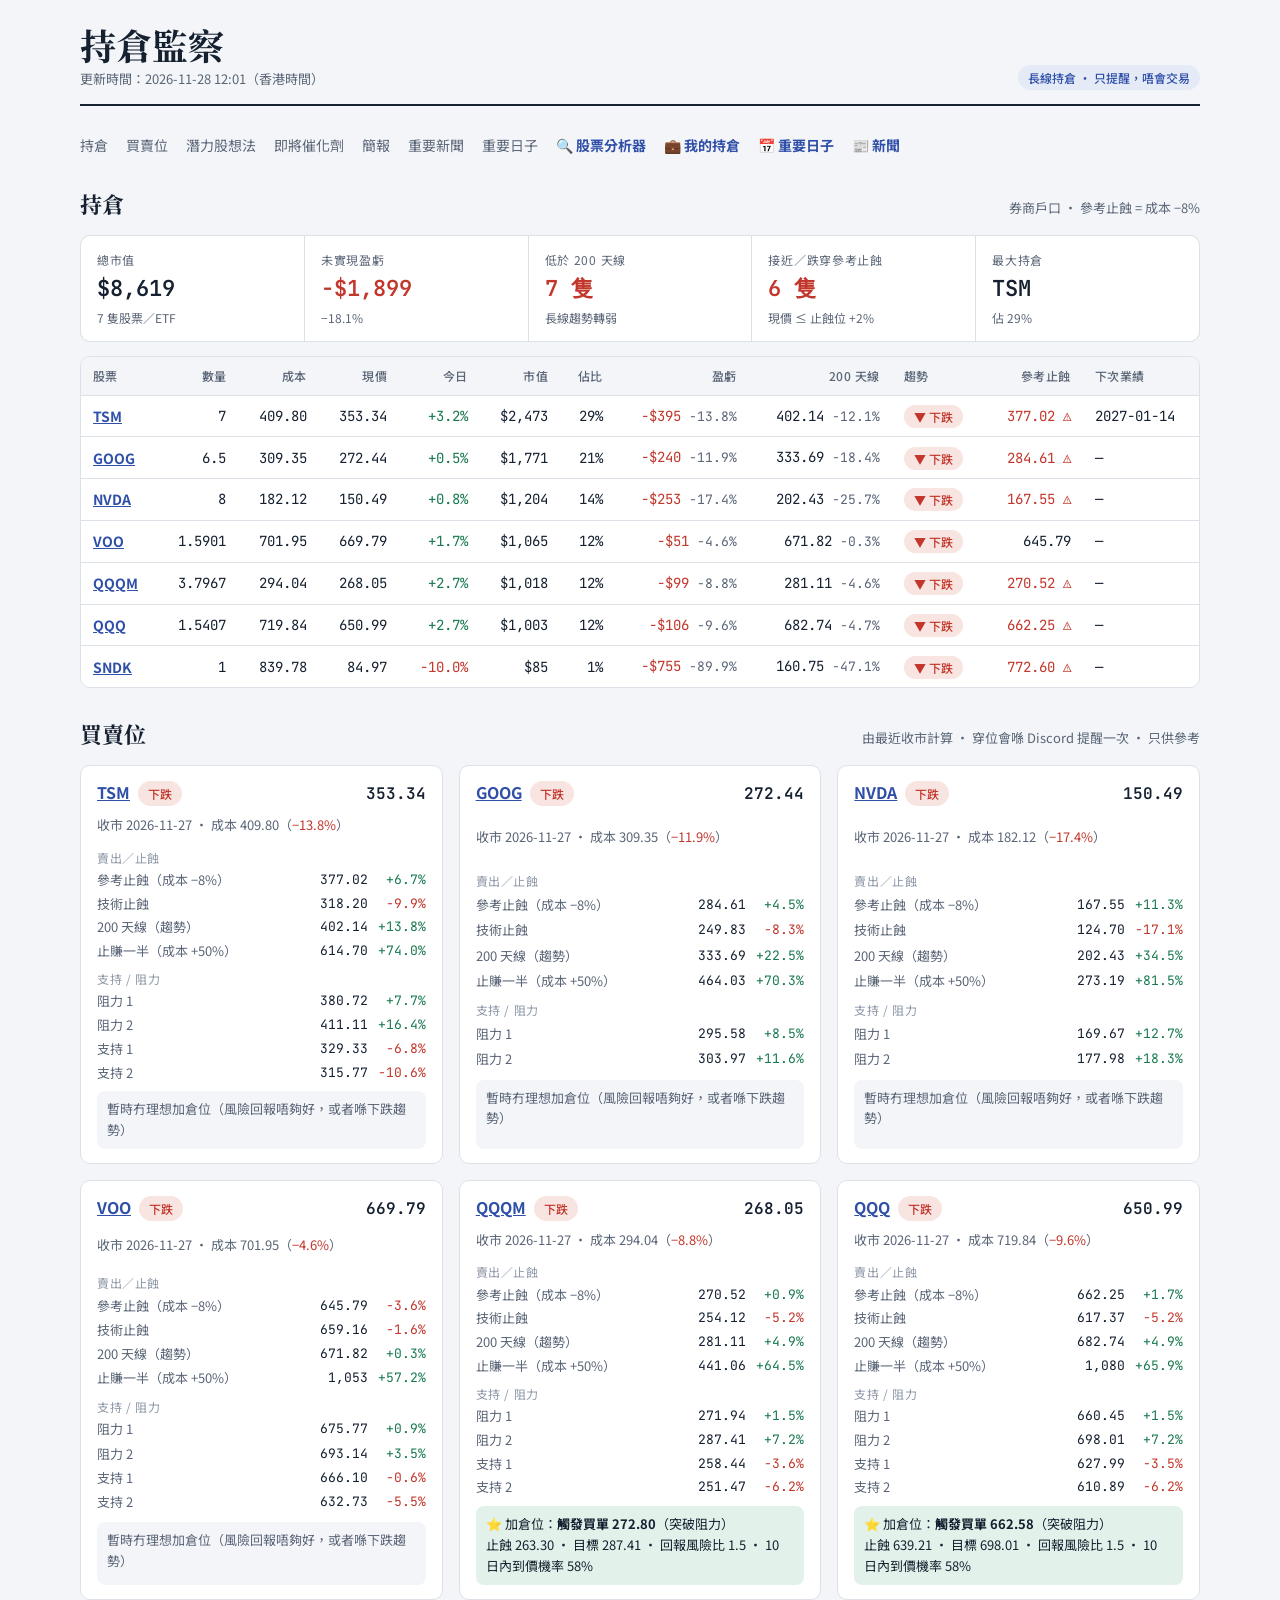
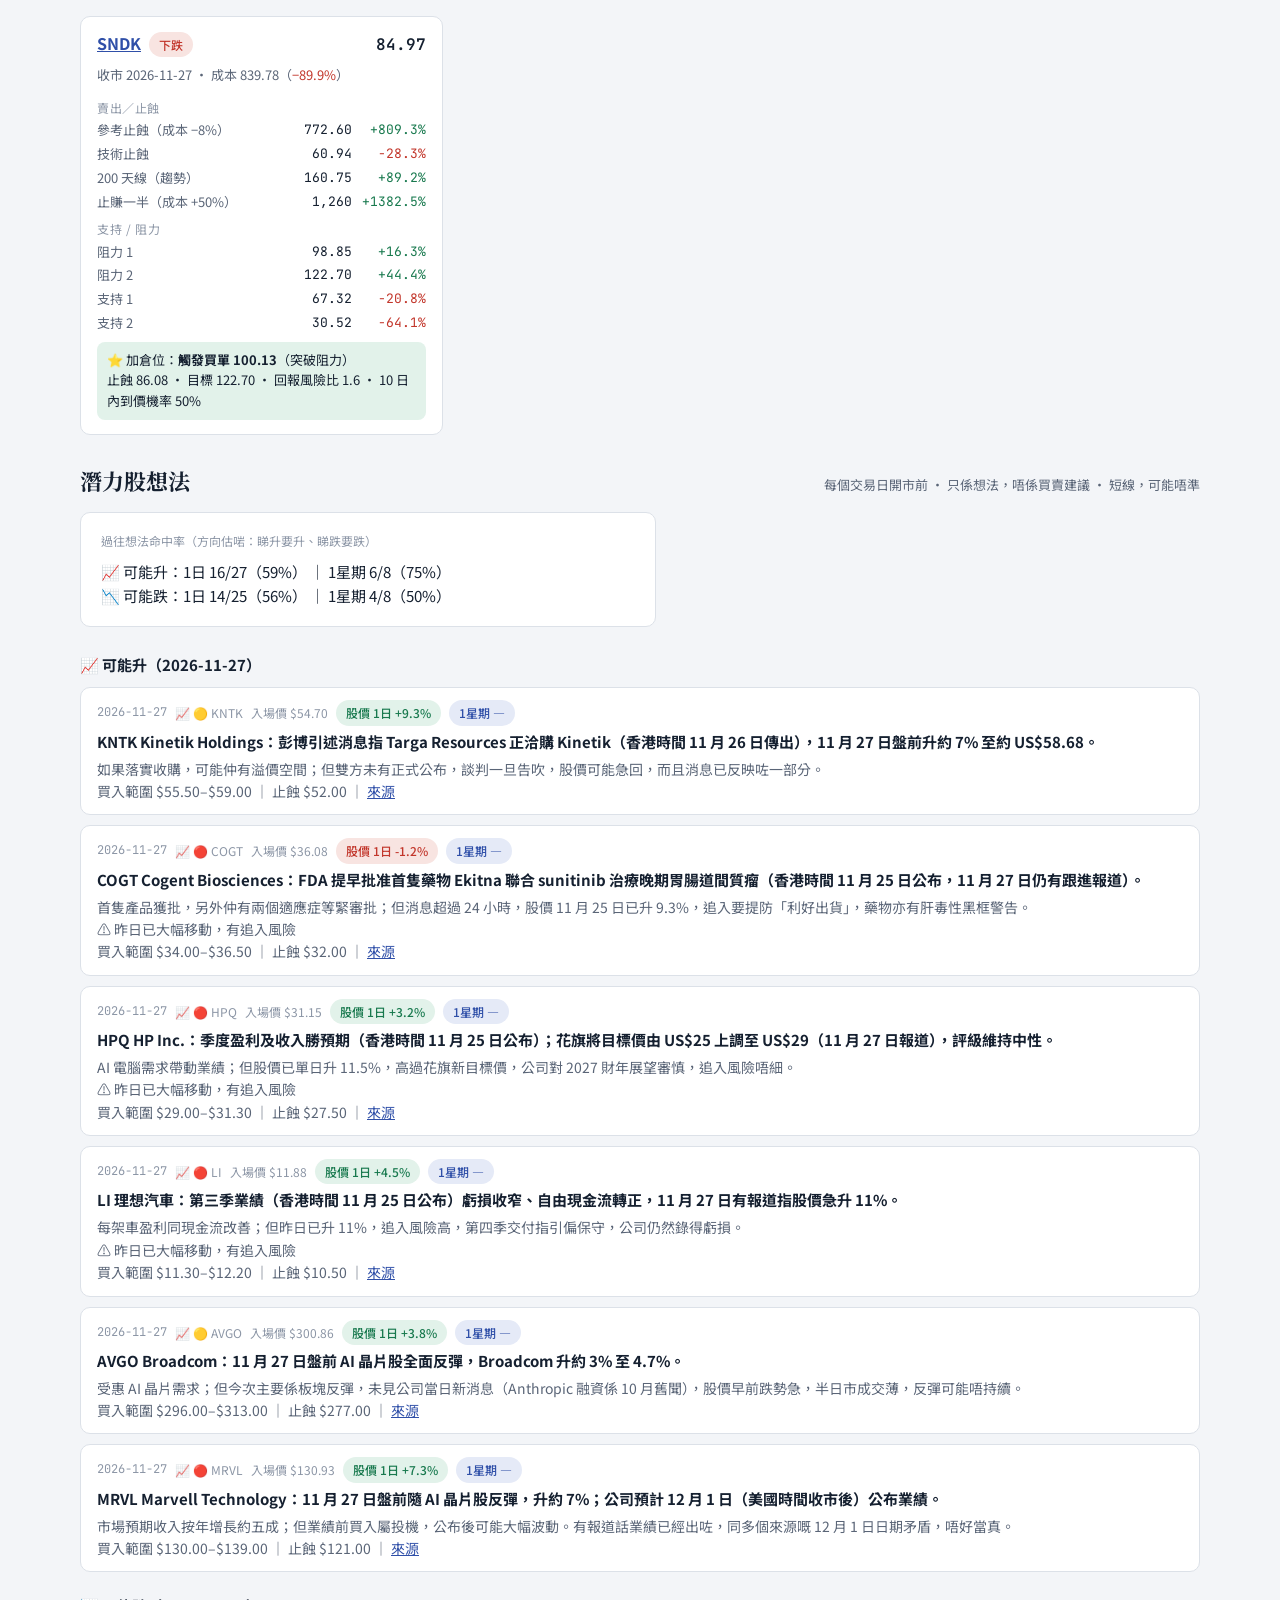
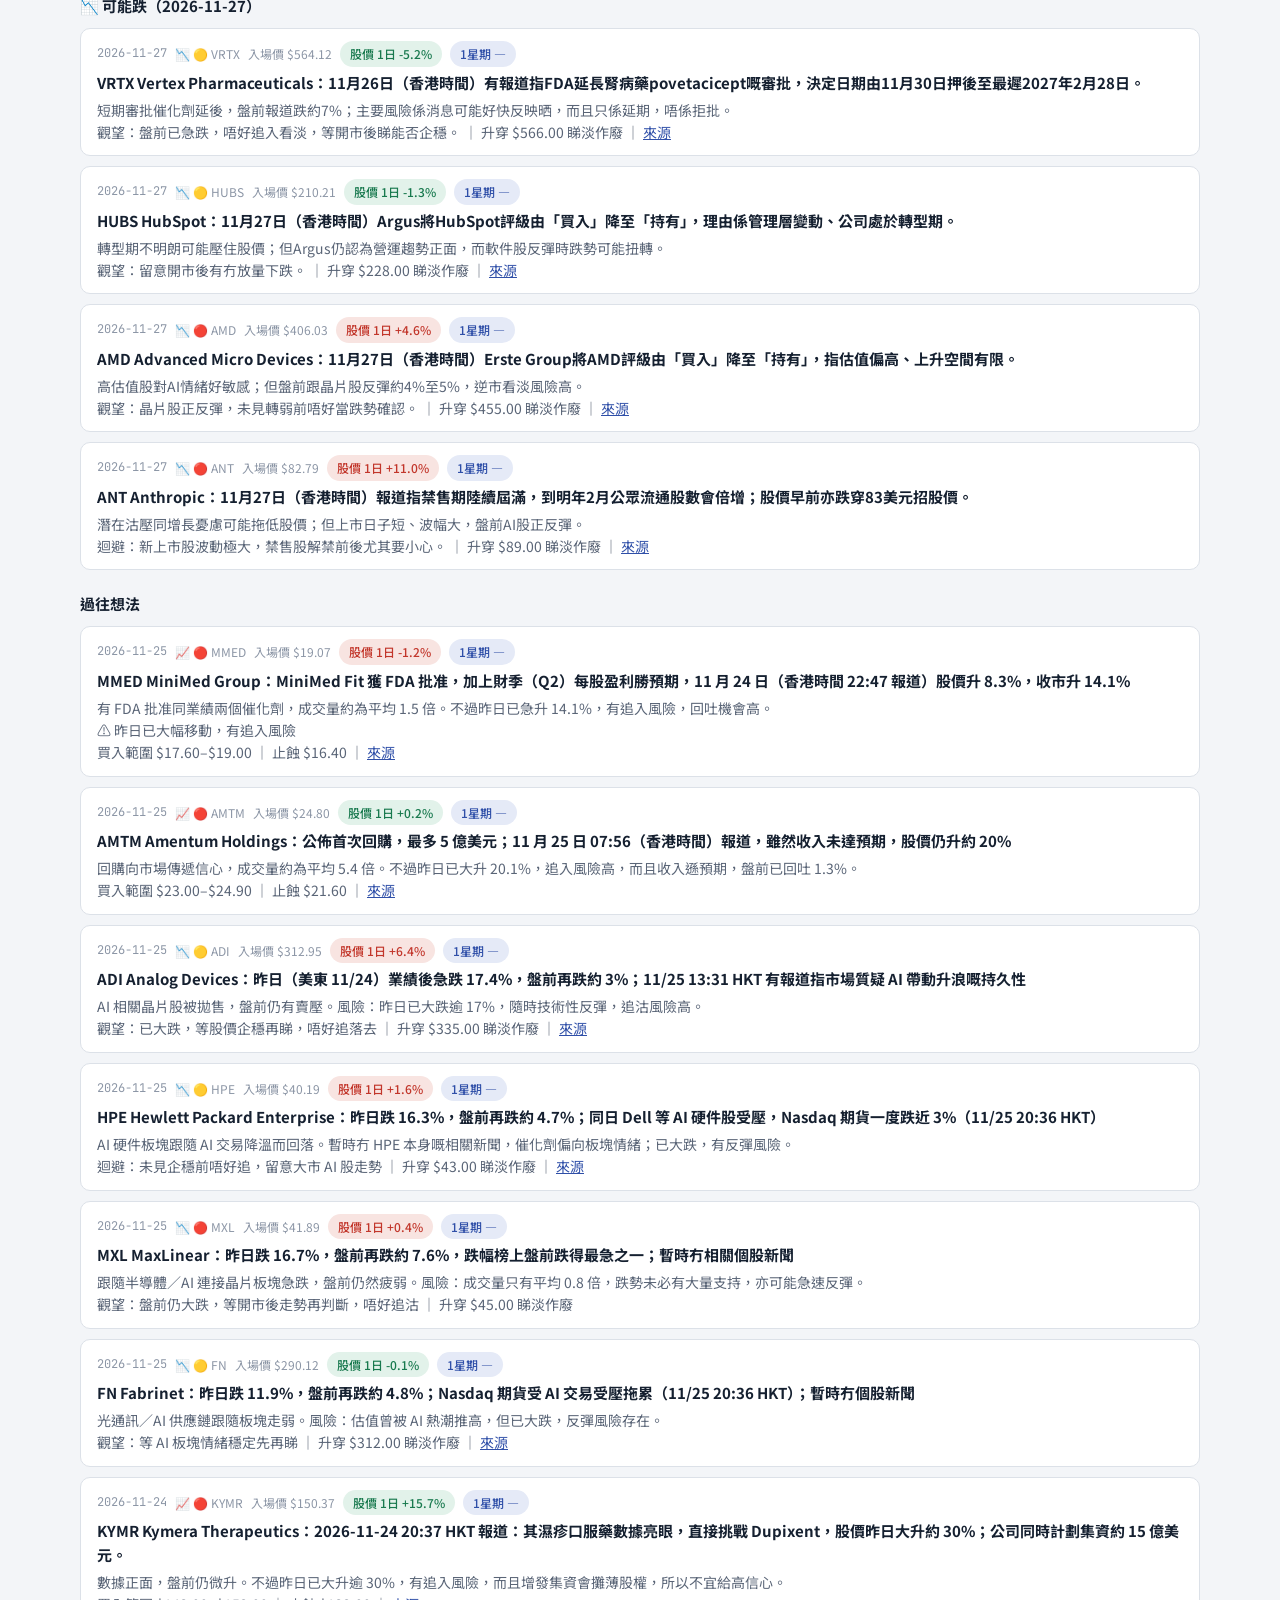
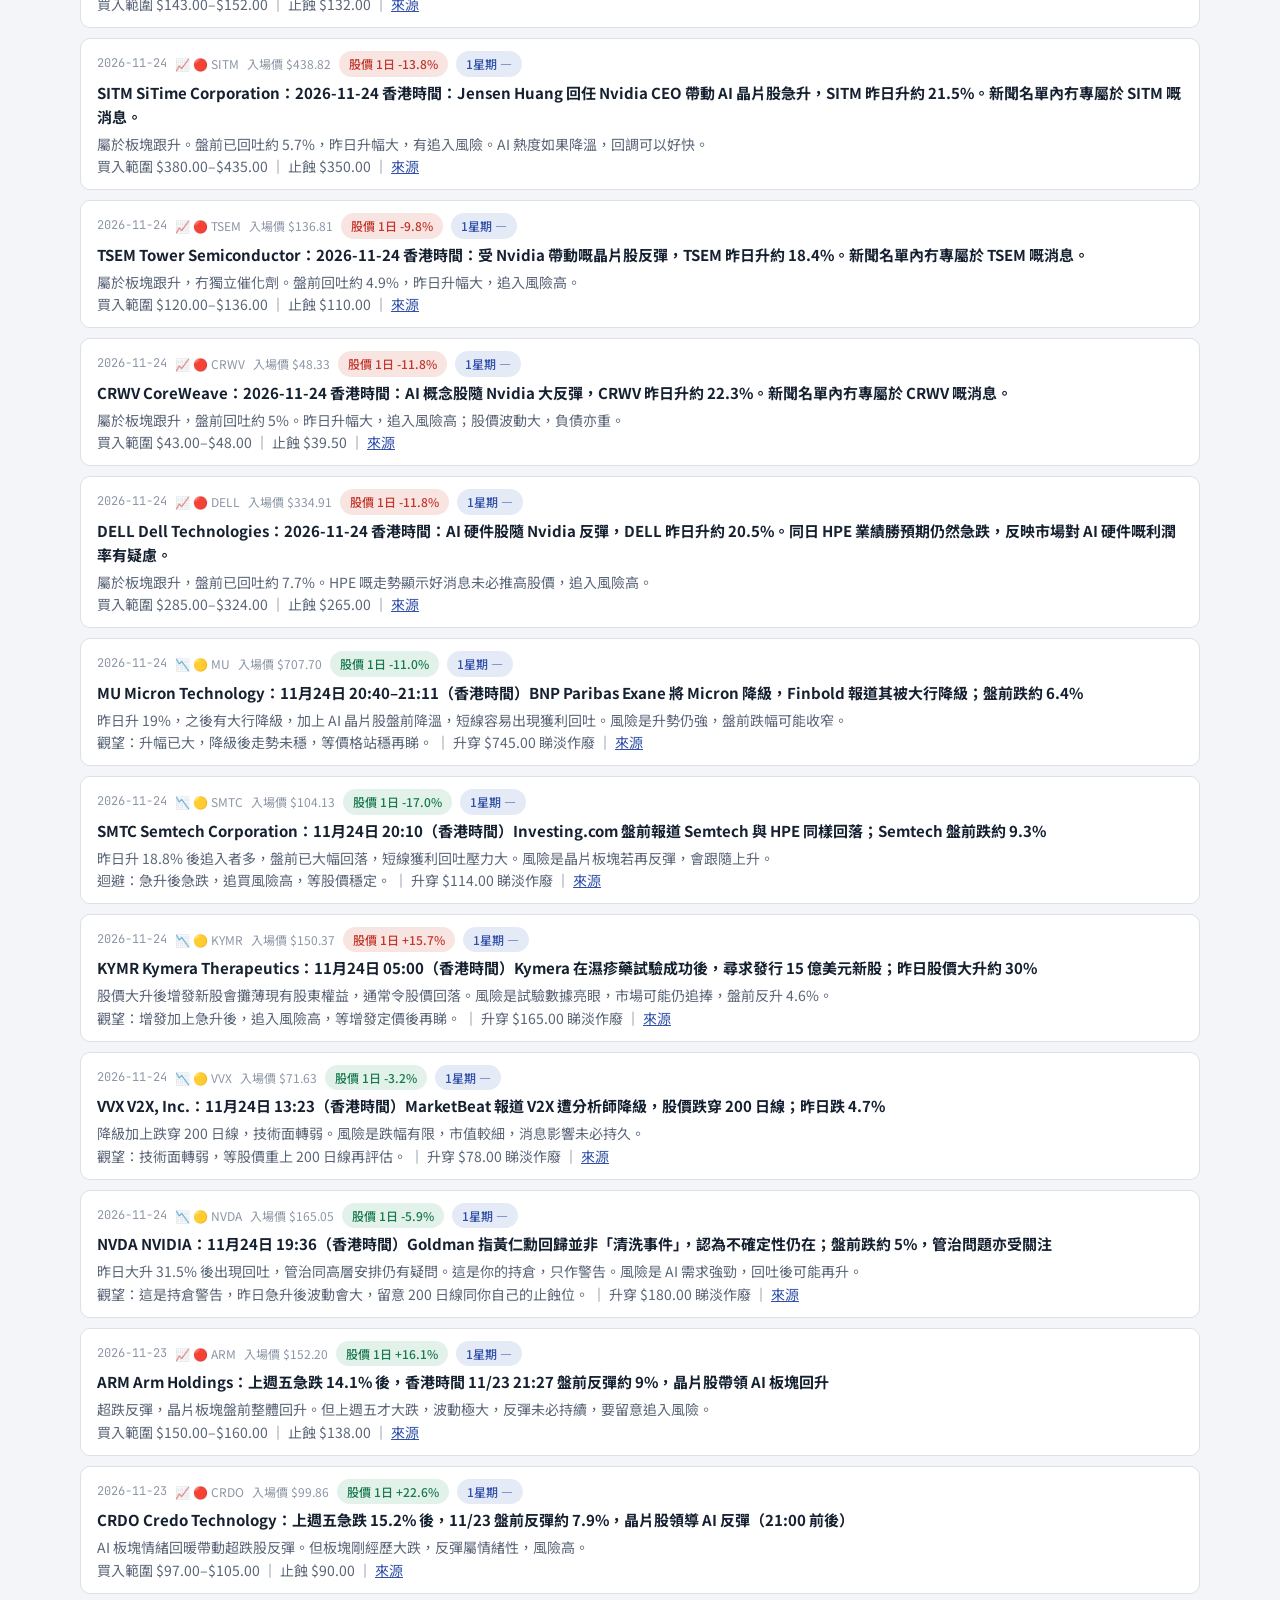
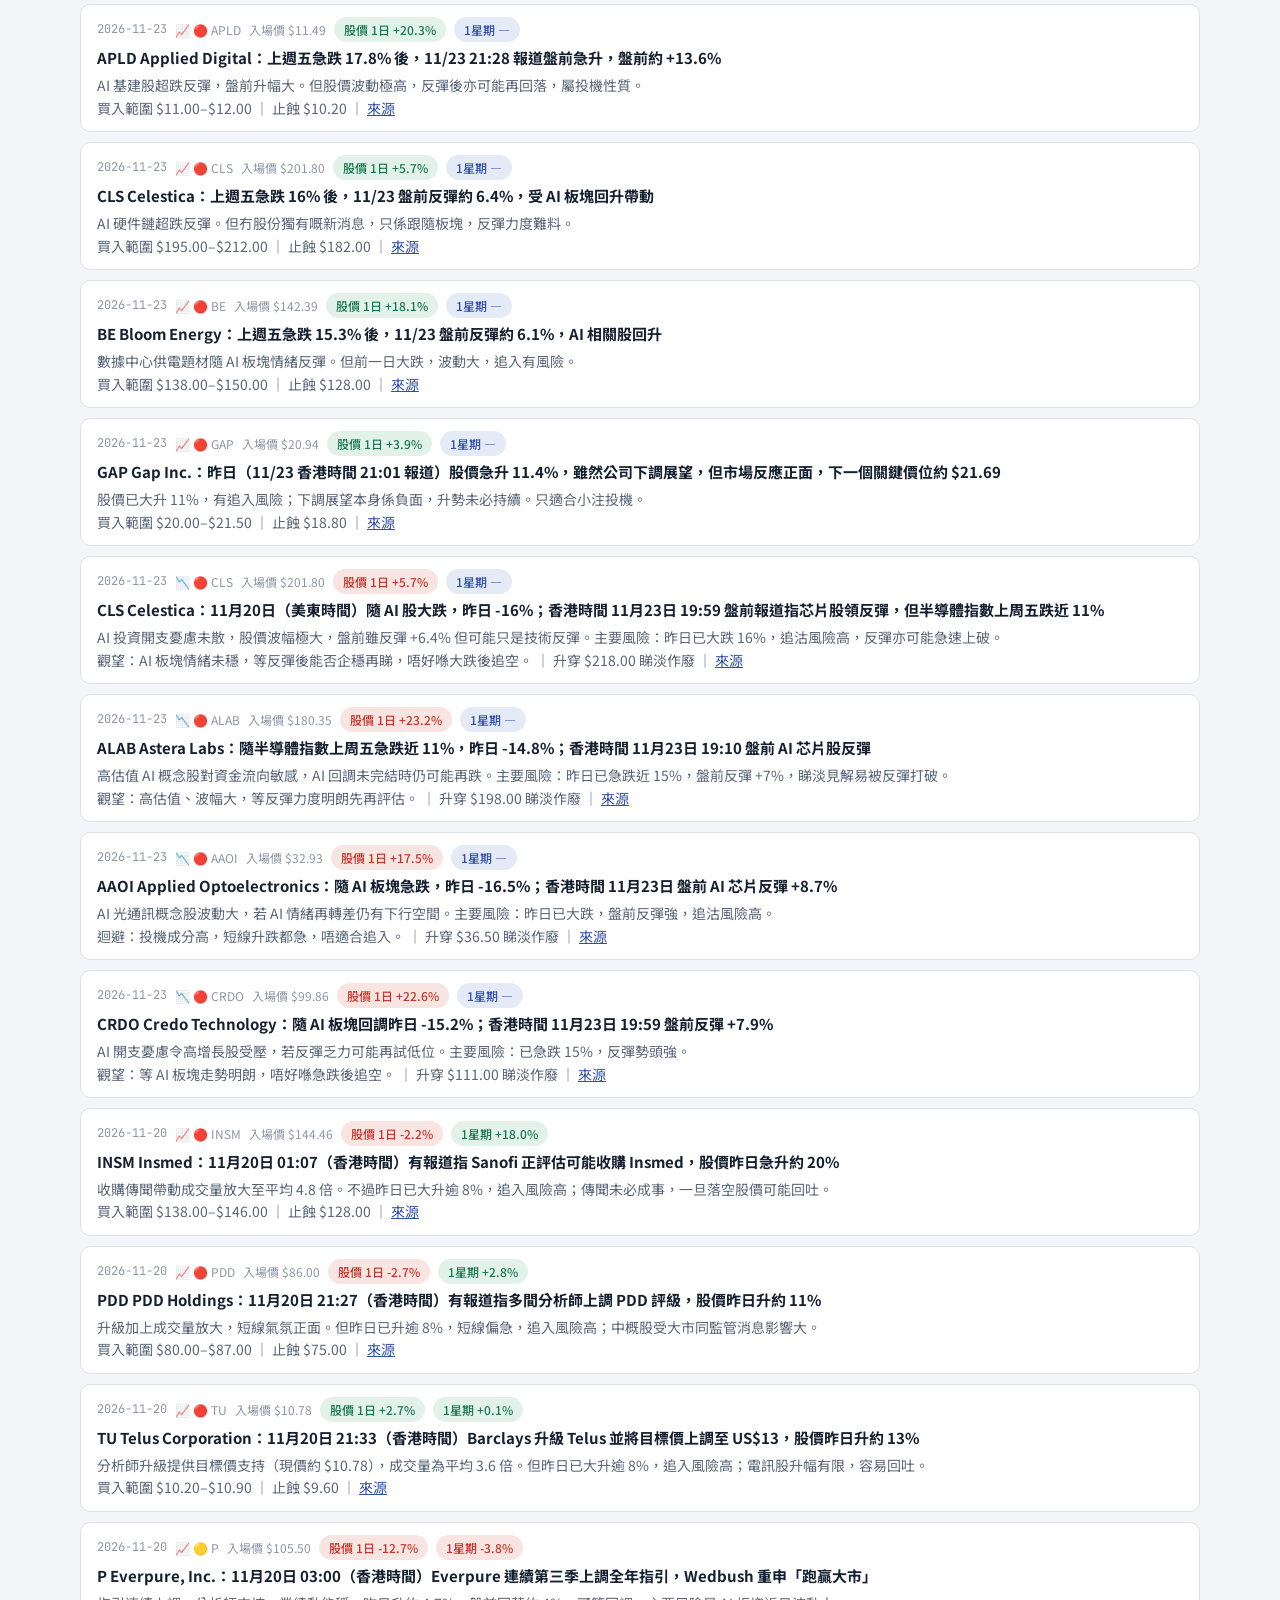
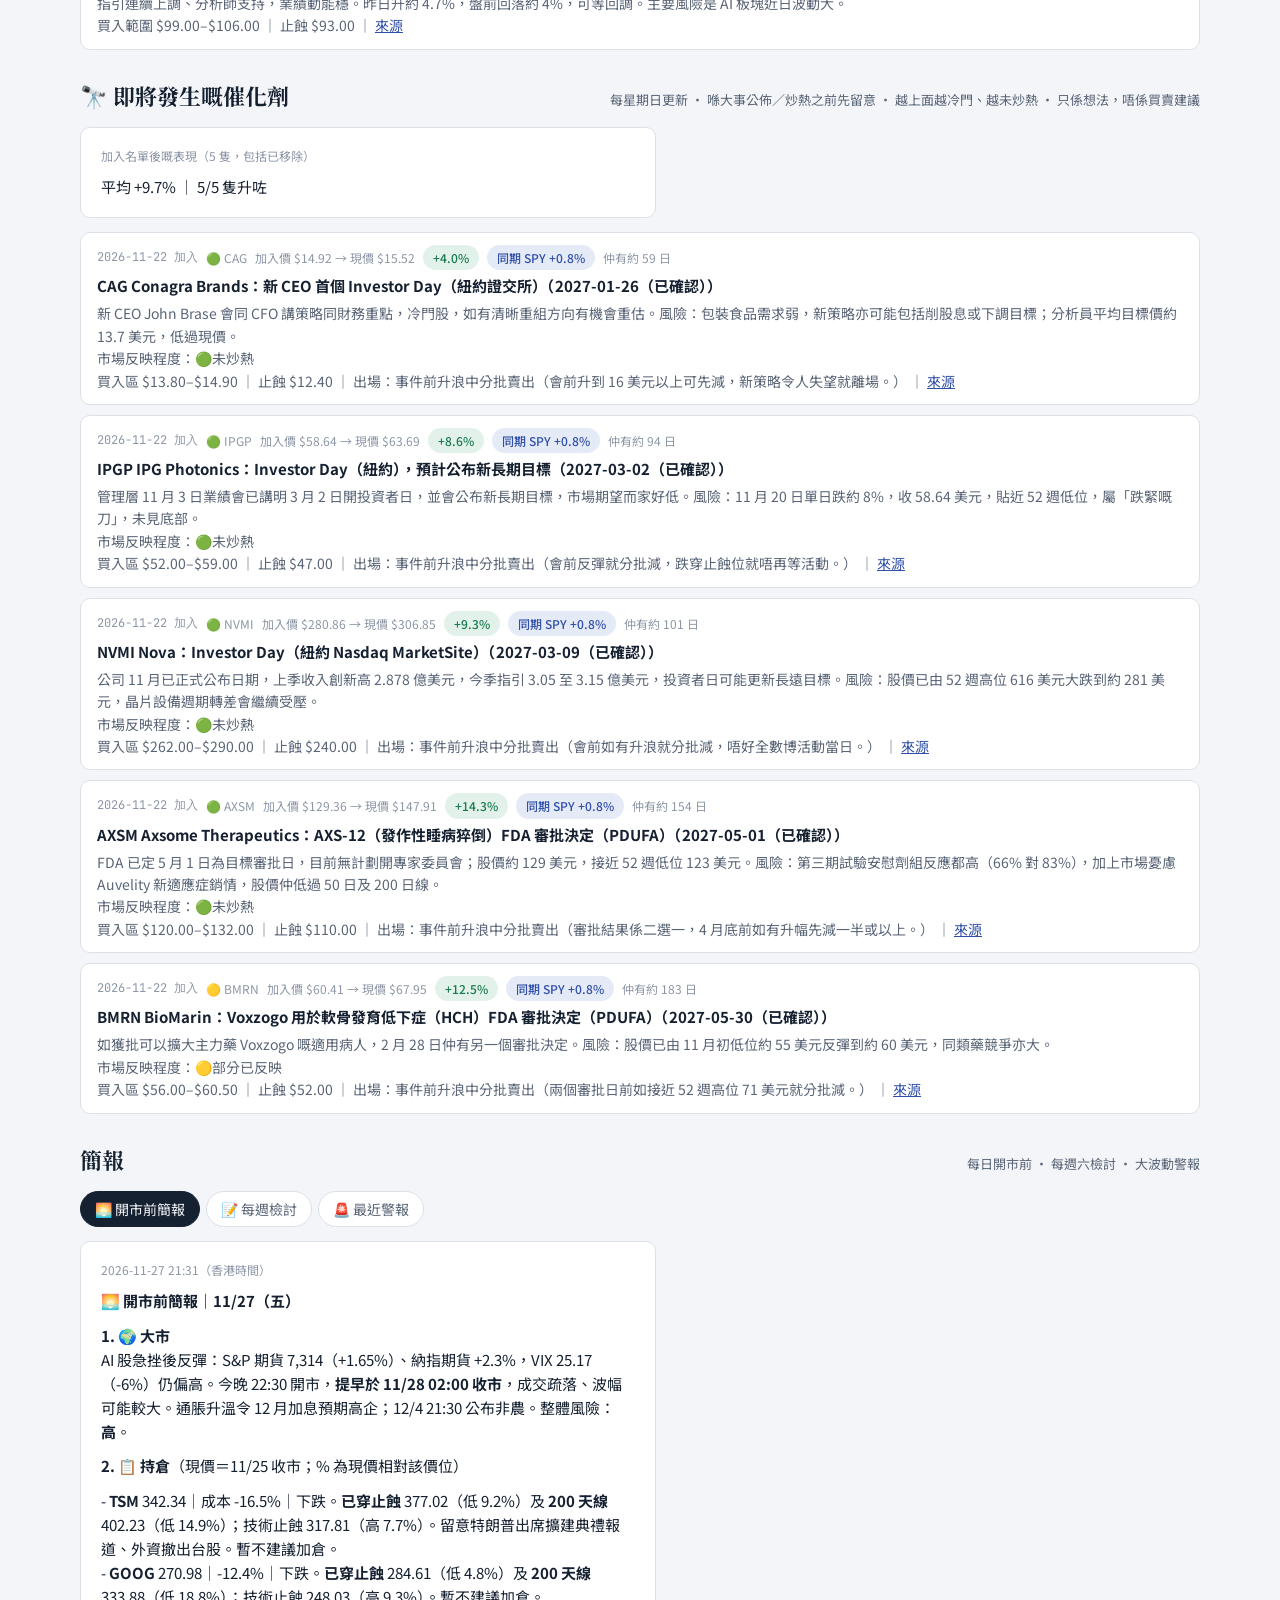
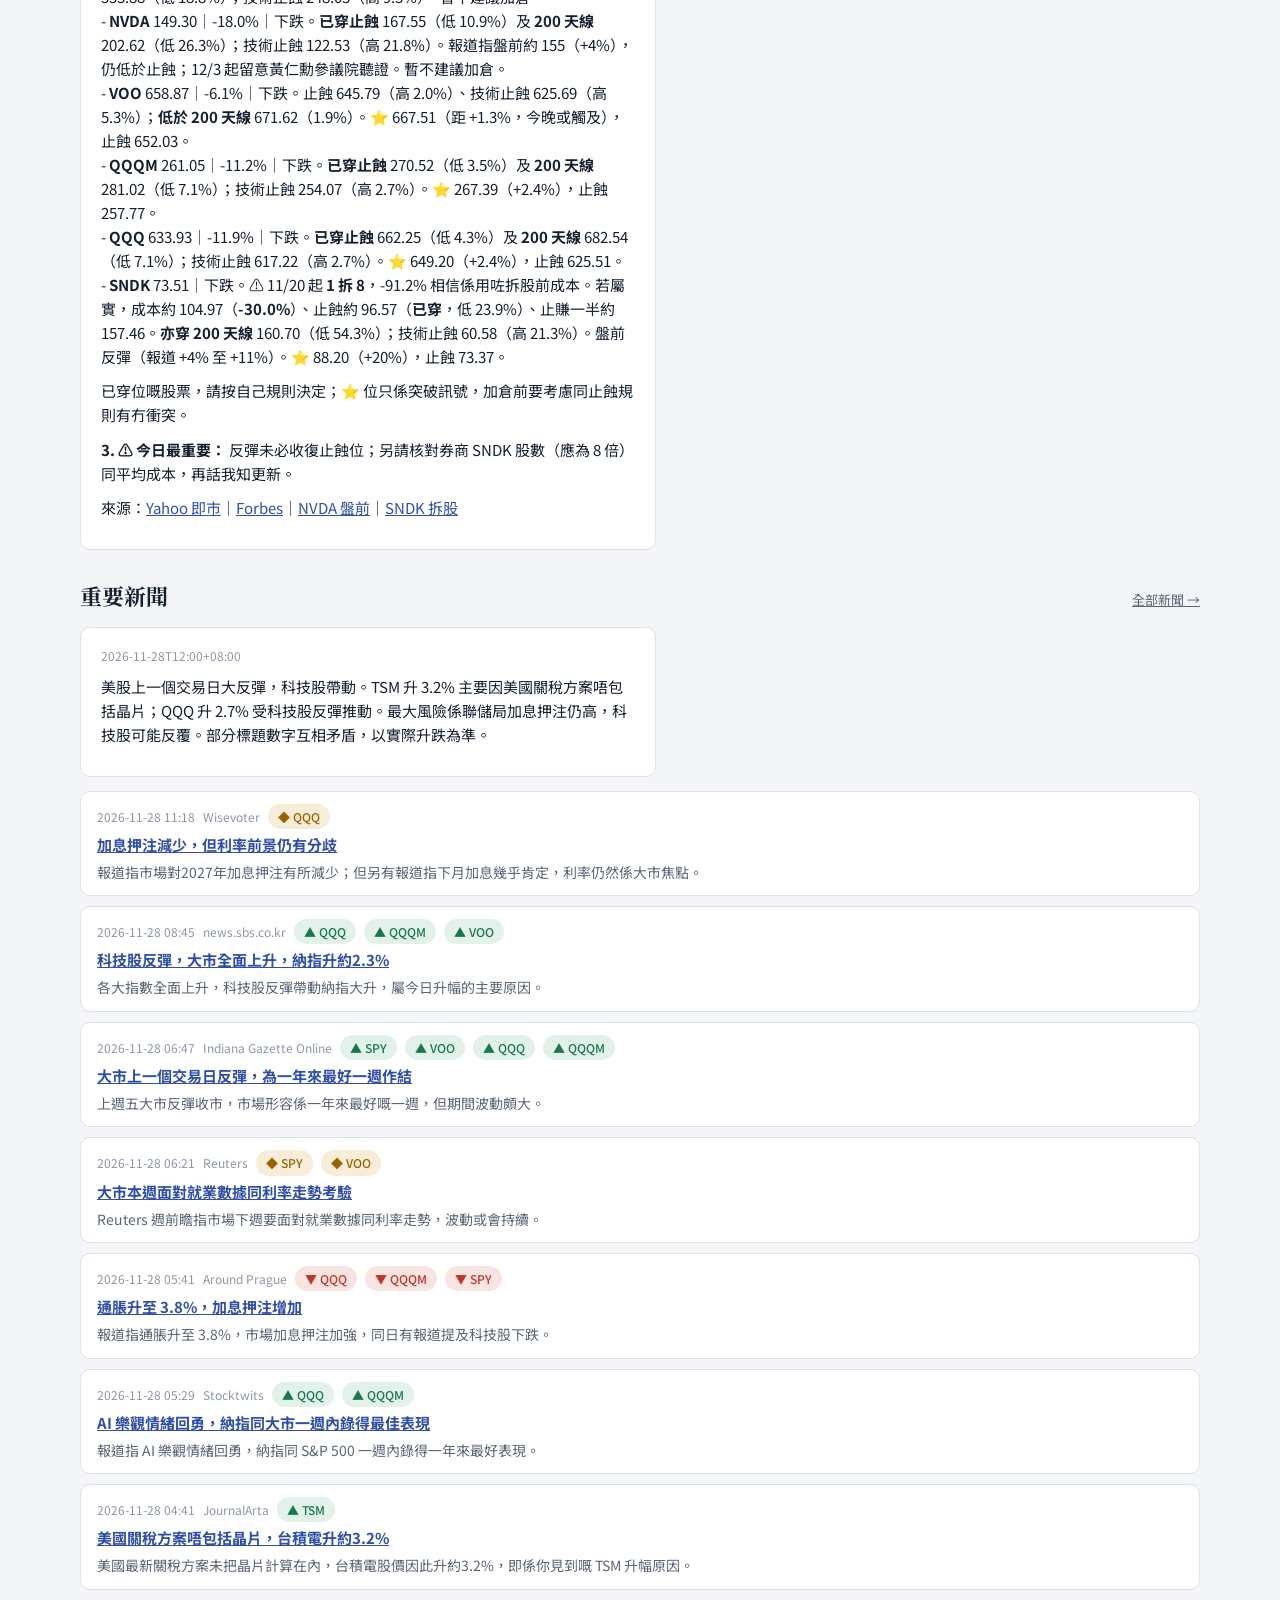
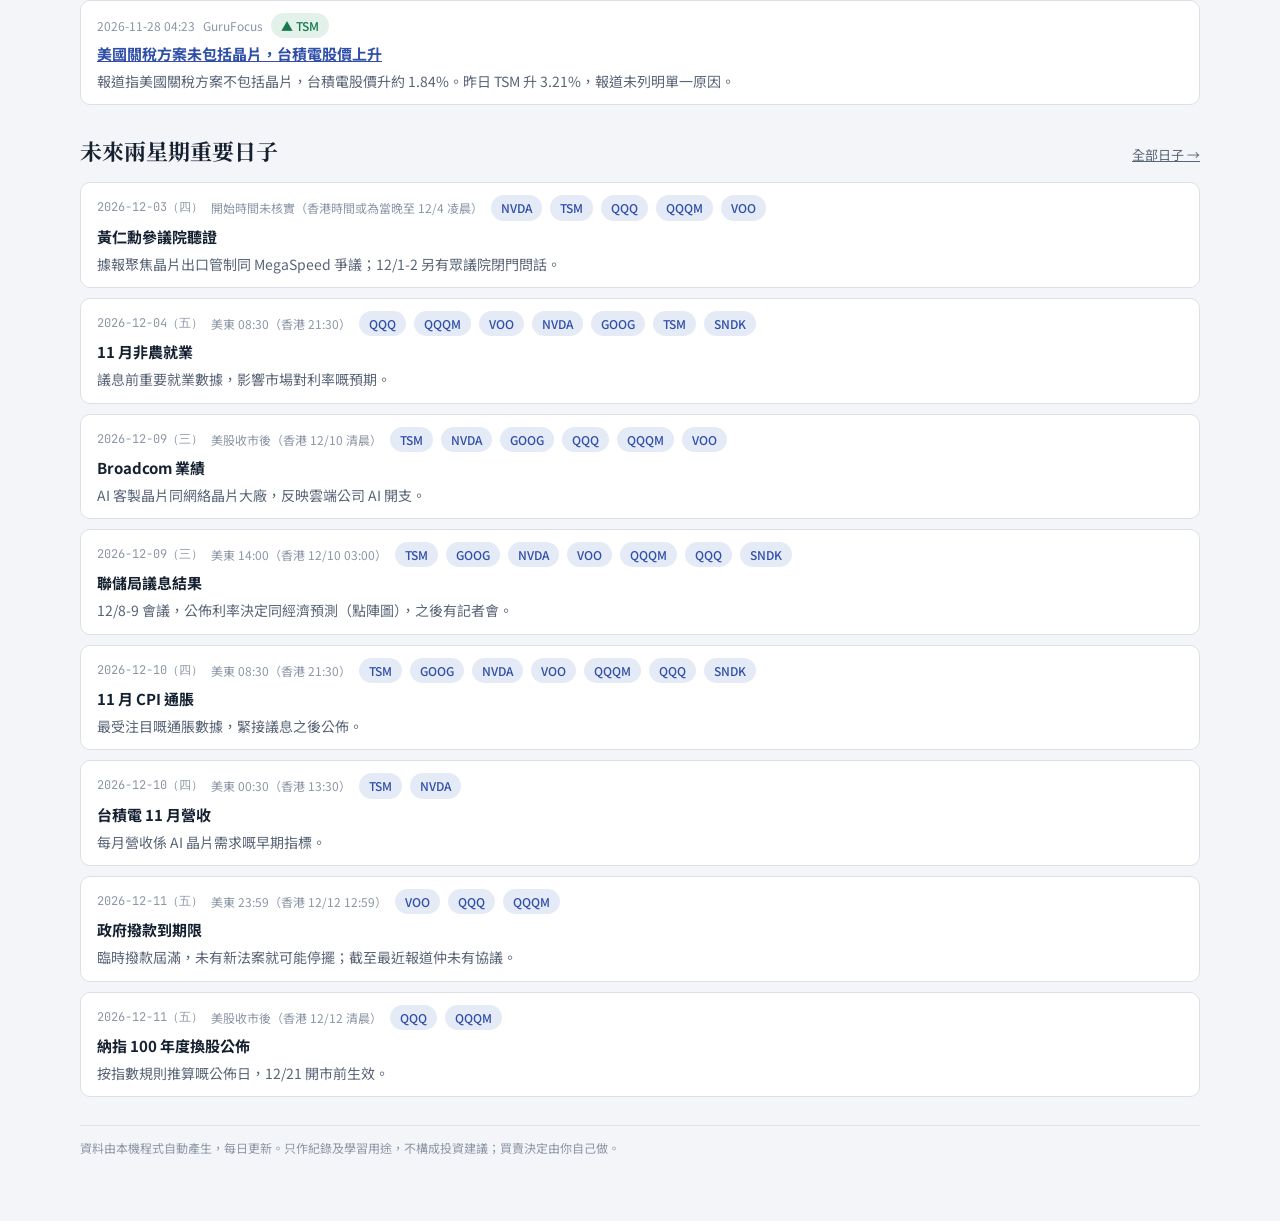
==== commit d03af17e: "Update dashboard 2026-11-28 12:01" ====
--- a/index.html
+++ b/index.html
@@ -188,7 +188,7 @@
 </div>
 
 <script>
-const DATA = {"updated": "2026-11-28 10:01", "real": {"total": 8594.769073608399, "cost": 10517.7827409, "rows": [{"sym": "TSM", "qty": 7, "cost": 409.8, "last": 350.3699951171875, "day": 0.02345620980661356, "value": 2452.5899658203125, "pnl": -416.0100341796874, "pct": -0.14502197384776117, "ma200": 402.12894424438474, "vs200": -0.12871231943886619, "stop": 377.016, "trend": "下跌", "earnings": "2027-01-14", "weight": 0.2853584482393342}, {"sym": "GOOG", "qty": 6.5, "cost": 309.354, "last": 272.44000244140625, "day": 0.005387819750113598, "value": 1770.8600158691406, "pnl": -239.9409841308593, "pct": -0.11932607161566922, "ma200": 333.69066314697267, "vs200": -0.18355521286668075, "stop": 284.60568, "trend": "下跌", "earnings": "", "weight": 0.20603927815894985}, {"sym": "NVDA", "qty": 8, "cost": 182.124, "last": 150.6199951171875, "day": 0.00884120588378079, "value": 1204.9599609375, "pnl": -252.03203906249996, "pct": -0.1729810726912021, "ma200": 202.42569702148438, "vs200": -0.25592453263875137, "stop": 167.55408, "trend": "下跌", "earnings": "", "weight": 0.1401968977430145}, {"sym": "VOO", "qty": 1.5901, "cost": 701.95, "last": 667.2899780273438, "day": 0.012779429891413896, "value": 1061.0577940612793, "pnl": -55.11290093872071, "pct": -0.04937676753708431, "ma200": 671.8043322753906, "vs200": -0.0067197456627836605, "stop": 645.7940000000001, "trend": "下跌", "earnings": "", "weight": 0.12345390376100104}, {"sym": "QQQM", "qty": 3.7967, "cost": 294.042, "last": 268.04998779296875, "day": 0.026814787693273168, "value": 1017.7053886535645, "pnl": -98.68387274643544, "pct": -0.08839557684627097, "ma200": 281.10596389770507, "vs200": -0.04644503419175916, "stop": 270.51864, "trend": "下跌", "earnings": "", "weight": 0.11840985836124326}, {"sym": "QQQ", "qty": 1.5407, "cost": 719.835, "last": 650.760009765625, "day": 0.02654869983167263, "value": 1002.6259470458984, "pnl": -106.42383745410154, "pct": -0.09595947715014552, "ma200": 682.7425860595703, "vs200": -0.046844267439844045, "stop": 662.2482000000001, "trend": "下跌", "earnings": "", "weight": 0.11665536775439615}, {"sym": "SNDK", "qty": 1, "cost": 839.78, "last": 84.97000122070312, "day": -0.09984634522528557, "value": 84.97000122070312, "pnl": -754.8099987792968, "pct": -0.8988187367873691, "ma200": 160.7540715408325, "vs200": -0.4714286213328026, "stop": 772.5976, "trend": "下跌", "earnings": "", "weight": 0.009886245982060993}]}, "levels": {"TSM": {"asof": "2026-11-27", "close": 350.3699951171875, "cost": 409.8, "pnl_pct": -0.14502197384776117, "ma20": 375.42950134277345, "ma50": 416.6652008056641, "ma200": 402.12894424438474, "atr": 22.260382607059736, "bb_lo": 323.4969497094087, "vs200": -0.12871231943886619, "trend": "下跌", "support": [{"price": 329.3305544004074, "touches": 1}, {"price": 315.7659907065752, "touches": 4}, {"price": 272.9339175684145, "touches": 1}], "resistance": [{"price": 380.715121866652, "touches": 6}, {"price": 411.1114013875169, "touches": 9}, {"price": 439.050366602538, "touches": 5}], "exit": {"rule_b_stop": 377.016, "half_take_profit": 614.7, "tech_stop": 318.20036309687754, "tech_stop_how": "最近支持位 − 0.5 ATR", "trend_exit": 402.12894424438474, "tp1": 380.715121866652, "tp2": 411.1114013875169}, "entries": [{"kind": "break", "price": 404.35498250509073, "term": "長線", "stop": 369.58493056312216, "tp": 439.050366602538, "name": "企返 200 天線", "why": "而家喺 200 天線之下；升返上去先代表趨勢轉好", "risk": -0.08598892914972511, "rr": 0.997852524216935, "dist": 0.15407993875116777, "reach": 0.04149377593360996, "order": "觸發買單", "against": false}, {"kind": "break", "price": 382.941160127358, "term": "短線", "stop": 358.45473925959226, "tp": 411.1114013875169, "name": "突破阻力", "why": "升穿 380.72（觸及 6 次）代表買家贏咗", "risk": -0.06394303725309147, "rr": 1.1504433993145398, "dist": 0.09296219843048048, "reach": 0.24896265560165975, "order": "觸發買單", "against": false}, {"kind": "dip", "price": 331.55659266111337, "term": "短線", "stop": 309.29621005405363, "tp": 380.715121866652, "name": "最近支持位", "why": "以前喺 329.33 附近轉角 1 次，買家多數喺度承接", "risk": -0.06713901367001995, "rr": 2.2083416117901007, "dist": -0.053695815047694495, "reach": 0.4066390041493776, "order": "限價買單", "against": true}, {"kind": "dip", "price": 317.9920289672812, "term": "短線", "stop": 295.7316463602215, "tp": 380.715121866652, "name": "第二支持位", "why": "以前喺 315.77 附近轉角 4 次，買家多數喺度承接", "risk": -0.07000295787084065, "rr": 2.817700576246095, "dist": -0.09241078460236551, "reach": 0.2074688796680498, "order": "限價買單", "against": true}], "alerts": [{"id": "S1", "name": "支持位 1", "price": 329.33, "up": "重返支持位之上", "down": "跌穿支持位，下一個支持位要留意"}, {"id": "S2", "name": "支持位 2", "price": 315.77, "up": "重返支持位之上", "down": "跌穿支持位，下一個支持位要留意"}, {"id": "R1", "name": "阻力位 1", "price": 380.72, "up": "突破阻力位（升勢加強；可考慮分段止賺）", "down": "升唔過阻力位，回落"}, {"id": "R2", "name": "阻力位 2", "price": 411.11, "up": "突破阻力位（升勢加強；可考慮分段止賺）", "down": "升唔過阻力位，回落"}, {"id": "MA50", "name": "50 天線", "price": 416.67, "up": "企返 50 天線之上（中期轉強）", "down": "跌穿 50 天線（中期轉弱）"}, {"id": "MA200", "name": "200 天線", "price": 402.13, "up": "企返 200 天線之上（長期趨勢轉好）", "down": "跌穿 200 天線（規則 B：收市確認就考慮賣出）"}, {"id": "STOP_B", "name": "參考止蝕（成本 −8%）", "price": 377.02, "up": "重返止蝕位之上", "down": "跌穿參考止蝕位（規則 B：考慮全部賣出）"}, {"id": "STOP_T", "name": "技術止蝕（最近支持位 − 0.5 ATR）", "price": 318.2, "up": "重返技術止蝕位之上", "down": "跌穿技術止蝕位"}, {"id": "TP_HALF", "name": "止賺一半（成本 +50%）", "price": 614.7, "up": "到咗止賺位（規則 B：考慮賣一半）", "down": "跌返止賺位之下"}]}, "GOOG": {"asof": "2026-11-27", "close": 272.44000244140625, "cost": 309.354, "pnl_pct": -0.11932607161566922, "ma20": 280.4770004272461, "ma50": 313.8609997558594, "ma200": 333.69066314697267, "atr": 11.305715303780412, "bb_lo": 265.39077864160413, "vs200": -0.18355521286668075, "trend": "下跌", "support": [], "resistance": [{"price": 295.5839703265138, "touches": 3}, {"price": 303.97029351548986, "touches": 2}, {"price": 311.80305711301827, "touches": 3}], "exit": {"rule_b_stop": 284.60568, "half_take_profit": 464.03099999999995, "tech_stop": 249.82857183384542, "tech_stop_how": "現價 − 2 ATR", "trend_exit": 333.69066314697267, "tp1": 295.5839703265138, "tp2": 303.97029351548986}, "entries": [{"kind": "break", "price": 296.71454185689186, "term": "短線", "stop": 284.2782550227334, "tp": 311.80305711301827, "name": "突破阻力", "why": "升穿 295.58（觸及 3 次）代表買家贏咗", "risk": -0.04191330413511252, "rr": 1.2132652983431624, "dist": 0.08910049624855043, "reach": 0.13278008298755187, "order": "觸發買單", "against": false}], "alerts": [{"id": "R1", "name": "阻力位 1", "price": 295.58, "up": "突破阻力位（升勢加強；可考慮分段止賺）", "down": "升唔過阻力位，回落"}, {"id": "R2", "name": "阻力位 2", "price": 303.97, "up": "突破阻力位（升勢加強；可考慮分段止賺）", "down": "升唔過阻力位，回落"}, {"id": "MA50", "name": "50 天線", "price": 313.86, "up": "企返 50 天線之上（中期轉強）", "down": "跌穿 50 天線（中期轉弱）"}, {"id": "MA200", "name": "200 天線", "price": 333.69, "up": "企返 200 天線之上（長期趨勢轉好）", "down": "跌穿 200 天線（規則 B：收市確認就考慮賣出）"}, {"id": "STOP_B", "name": "參考止蝕（成本 −8%）", "price": 284.61, "up": "重返止蝕位之上", "down": "跌穿參考止蝕位（規則 B：考慮全部賣出）"}, {"id": "STOP_T", "name": "技術止蝕（現價 − 2 ATR）", "price": 249.83, "up": "重返技術止蝕位之上", "down": "跌穿技術止蝕位"}, {"id": "TP_HALF", "name": "止賺一半（成本 +50%）", "price": 464.03, "up": "到咗止賺位（規則 B：考慮賣一半）", "down": "跌返止賺位之下"}]}, "NVDA": {"asof": "2026-11-27", "close": 150.6199951171875, "cost": 182.124, "pnl_pct": -0.1729810726912021, "ma20": 169.32550125122071, "ma50": 202.2800015258789, "ma200": 202.42569702148438, "atr": 12.897387638133178, "bb_lo": 125.95974350108023, "vs200": -0.25592453263875137, "trend": "下跌", "support": [], "resistance": [{"price": 169.66769946839958, "touches": 4}, {"price": 177.9785174578935, "touches": 2}, {"price": 192.2751225662626, "touches": 11}], "exit": {"rule_b_stop": 167.55408, "half_take_profit": 273.186, "tech_stop": 124.82521984092114, "tech_stop_how": "現價 − 2 ATR", "trend_exit": 202.42569702148438, "tp1": 169.66769946839958, "tp2": 177.9785174578935}, "entries": [{"kind": "break", "price": 170.9574382322129, "term": "短線", "stop": 156.7703118302664, "tp": 192.2751225662626, "name": "突破阻力", "why": "升穿 169.67（觸及 4 次）代表買家贏咗", "risk": -0.08298630670094631, "rr": 1.5026076268077015, "dist": 0.13502485575837508, "reach": 0.06639004149377593, "order": "觸發買單", "against": false}], "alerts": [{"id": "R1", "name": "阻力位 1", "price": 169.67, "up": "突破阻力位（升勢加強；可考慮分段止賺）", "down": "升唔過阻力位，回落"}, {"id": "R2", "name": "阻力位 2", "price": 177.98, "up": "突破阻力位（升勢加強；可考慮分段止賺）", "down": "升唔過阻力位，回落"}, {"id": "MA50", "name": "50 天線", "price": 202.28, "up": "企返 50 天線之上（中期轉強）", "down": "跌穿 50 天線（中期轉弱）"}, {"id": "MA200", "name": "200 天線", "price": 202.43, "up": "企返 200 天線之上（長期趨勢轉好）", "down": "跌穿 200 天線（規則 B：收市確認就考慮賣出）"}, {"id": "STOP_B", "name": "參考止蝕（成本 −8%）", "price": 167.55, "up": "重返止蝕位之上", "down": "跌穿參考止蝕位（規則 B：考慮全部賣出）"}, {"id": "STOP_T", "name": "技術止蝕（現價 − 2 ATR）", "price": 124.83, "up": "重返技術止蝕位之上", "down": "跌穿技術止蝕位"}, {"id": "TP_HALF", "name": "止賺一半（成本 +50%）", "price": 273.19, "up": "到咗止賺位（規則 B：考慮賣一半）", "down": "跌返止賺位之下"}]}, "VOO": {"asof": "2026-11-27", "close": 667.2899780273438, "cost": 701.95, "pnl_pct": -0.04937676753708431, "ma20": 678.629995727539, "ma50": 696.0182580566407, "ma200": 671.8043322753906, "atr": 13.806476736194838, "bb_lo": 644.0355378284139, "vs200": -0.0067197456627836605, "trend": "下跌", "support": [{"price": 632.7310430077966, "touches": 6}, {"price": 615.8355647783753, "touches": 5}, {"price": 575.3010860201117, "touches": 1}], "resistance": [{"price": 675.7683219864614, "touches": 2}, {"price": 693.1379905362844, "touches": 8}, {"price": 713.7322239929623, "touches": 5}], "exit": {"rule_b_stop": 645.7940000000001, "half_take_profit": 1052.9250000000002, "tech_stop": 625.8278046396993, "tech_stop_how": "最近支持位 − 0.5 ATR", "trend_exit": 671.8043322753906, "tp1": 675.7683219864614, "tp2": 693.1379905362844}, "entries": [{"kind": "break", "price": 677.1489696600809, "term": "短線", "stop": 661.9618452502666, "tp": 693.1379905362844, "name": "突破阻力 + 企返 200 天線", "why": "升穿 675.77（觸及 2 次）代表買家贏咗；而家喺 200 天線之下；升返上去先代表趨勢轉好", "risk": -0.02242804034308432, "rr": 1.052801073116322, "dist": 0.014774673616232636, "reach": 0.45228215767634855, "order": "觸發買單", "against": false}, {"kind": "dip", "price": 634.1116906814161, "term": "短線", "stop": 620.3052139452213, "tp": 675.7683219864614, "name": "最近支持位", "why": "以前喺 632.73 附近轉角 6 次，買家多數喺度承接", "risk": -0.021772941485053487, "rr": 3.0171804219855076, "dist": -0.049720943575400245, "reach": 0.03734439834024896, "order": "限價買單", "against": true}, {"kind": "dip", "price": 617.2162124519948, "term": "短線", "stop": 603.4097357158, "tp": 632.7310430077966, "name": "第二支持位", "why": "以前喺 615.84 附近轉角 5 次，買家多數喺度承接", "risk": -0.022368946987549543, "rr": 1.1237356823358466, "dist": -0.07504048798002039, "reach": 0.016597510373443983, "order": "限價買單", "against": true}], "alerts": [{"id": "S1", "name": "支持位 1", "price": 632.73, "up": "重返支持位之上", "down": "跌穿支持位，下一個支持位要留意"}, {"id": "S2", "name": "支持位 2", "price": 615.84, "up": "重返支持位之上", "down": "跌穿支持位，下一個支持位要留意"}, {"id": "R1", "name": "阻力位 1", "price": 675.77, "up": "突破阻力位（升勢加強；可考慮分段止賺）", "down": "升唔過阻力位，回落"}, {"id": "R2", "name": "阻力位 2", "price": 693.14, "up": "突破阻力位（升勢加強；可考慮分段止賺）", "down": "升唔過阻力位，回落"}, {"id": "MA50", "name": "50 天線", "price": 696.02, "up": "企返 50 天線之上（中期轉強）", "down": "跌穿 50 天線（中期轉弱）"}, {"id": "MA200", "name": "200 天線", "price": 671.8, "up": "企返 200 天線之上（長期趨勢轉好）", "down": "跌穿 200 天線（規則 B：收市確認就考慮賣出）"}, {"id": "STOP_B", "name": "參考止蝕（成本 −8%）", "price": 645.79, "up": "重返止蝕位之上", "down": "跌穿參考止蝕位（規則 B：考慮全部賣出）"}, {"id": "STOP_T", "name": "技術止蝕（最近支持位 − 0.5 ATR）", "price": 625.83, "up": "重返技術止蝕位之上", "down": "跌穿技術止蝕位"}, {"id": "TP_HALF", "name": "止賺一半（成本 +50%）", "price": 1052.93, "up": "到咗止賺位（規則 B：考慮賣一半）", "down": "跌返止賺位之下"}]}, "QQQM": {"asof": "2026-11-27", "close": 268.04998779296875, "cost": 294.042, "pnl_pct": -0.08839557684627097, "ma20": 273.2620002746582, "ma50": 290.60514251708986, "ma200": 281.10596389770507, "atr": 8.635098578415299, "bb_lo": 255.15610686581869, "vs200": -0.04644503419175916, "trend": "下跌", "support": [{"price": 258.441297610119, "touches": 4}, {"price": 251.4718789798345, "touches": 5}, {"price": 244.0011418143966, "touches": 4}], "resistance": [{"price": 271.93905059104804, "touches": 1}, {"price": 287.4114857284514, "touches": 7}, {"price": 297.7548822712753, "touches": 4}], "exit": {"rule_b_stop": 270.51864, "half_take_profit": 441.063, "tech_stop": 254.12374832091137, "tech_stop_how": "最近支持位 − 0.5 ATR", "trend_exit": 281.10596389770507, "tp1": 271.93905059104804, "tp2": 287.4114857284514}, "entries": [{"kind": "break", "price": 281.9694737555466, "term": "長線", "stop": 267.6215013018404, "tp": 297.7548822712753, "name": "企返 200 天線", "why": "而家喺 200 天線之下；升返上去先代表趨勢轉好", "risk": -0.05088484318038322, "rr": 1.1001839156480417, "dist": 0.05192869463336325, "reach": 0.17427385892116182, "order": "觸發買單", "against": false}, {"kind": "break", "price": 272.80256044888955, "term": "短線", "stop": 263.30395201263275, "tp": 287.4114857284514, "name": "突破阻力", "why": "升穿 271.94（觸及 1 次）代表買家贏咗", "risk": -0.03481861907977357, "rr": 1.5380068962310978, "dist": 0.017730172998894123, "reach": 0.5767634854771784, "order": "觸發買單", "against": false, "best": true}, {"kind": "dip", "price": 259.30480746796053, "term": "短線", "stop": 250.66970888954523, "tp": 271.93905059104804, "name": "最近支持位", "why": "以前喺 258.44 附近轉角 4 次，買家多數喺度承接", "risk": -0.033300958292037275, "rr": 1.4631266809933905, "dist": -0.03262518456730035, "reach": 0.4024896265560166, "order": "限價買單", "against": true}, {"kind": "dip", "price": 252.33538883767602, "term": "短線", "stop": 243.70029025926073, "tp": 271.93905059104804, "name": "第二支持位", "why": "以前喺 251.47 附近轉角 5 次，買家多數喺度承接", "risk": -0.0342207195676788, "rr": 2.2702302209235077, "dist": -0.05862562831911067, "reach": 0.16182572614107885, "order": "限價買單", "against": true}], "alerts": [{"id": "S1", "name": "支持位 1", "price": 258.44, "up": "重返支持位之上", "down": "跌穿支持位，下一個支持位要留意"}, {"id": "S2", "name": "支持位 2", "price": 251.47, "up": "重返支持位之上", "down": "跌穿支持位，下一個支持位要留意"}, {"id": "R1", "name": "阻力位 1", "price": 271.94, "up": "突破阻力位（升勢加強；可考慮分段止賺）", "down": "升唔過阻力位，回落"}, {"id": "R2", "name": "阻力位 2", "price": 287.41, "up": "突破阻力位（升勢加強；可考慮分段止賺）", "down": "升唔過阻力位，回落"}, {"id": "MA50", "name": "50 天線", "price": 290.61, "up": "企返 50 天線之上（中期轉強）", "down": "跌穿 50 天線（中期轉弱）"}, {"id": "MA200", "name": "200 天線", "price": 281.11, "up": "企返 200 天線之上（長期趨勢轉好）", "down": "跌穿 200 天線（規則 B：收市確認就考慮賣出）"}, {"id": "STOP_B", "name": "參考止蝕（成本 −8%）", "price": 270.52, "up": "重返止蝕位之上", "down": "跌穿參考止蝕位（規則 B：考慮全部賣出）"}, {"id": "STOP_T", "name": "技術止蝕（最近支持位 − 0.5 ATR）", "price": 254.12, "up": "重返技術止蝕位之上", "down": "跌穿技術止蝕位"}, {"id": "TP_HALF", "name": "止賺一半（成本 +50%）", "price": 441.06, "up": "到咗止賺位（規則 B：考慮賣一半）", "down": "跌返止賺位之下"}, {"id": "BUY", "name": "⭐ 建議加倉位（突破阻力，觸發買單）", "price": 272.8, "up": "升穿建議觸發買入位", "down": "跌返觸發位之下"}]}, "QQQ": {"asof": "2026-11-27", "close": 650.760009765625, "cost": 719.835, "pnl_pct": -0.09595947715014552, "ma20": 663.5015014648437, "ma50": 705.7113830566407, "ma200": 682.7425860595703, "atr": 21.245669449655818, "bb_lo": 619.0148695964074, "vs200": -0.046844267439844045, "trend": "下跌", "support": [{"price": 627.9913282026782, "touches": 4}, {"price": 610.8874851023108, "touches": 5}, {"price": 592.715767518647, "touches": 4}], "resistance": [{"price": 660.4517860132496, "touches": 1}, {"price": 698.0131347469691, "touches": 7}, {"price": 725.3197023142549, "touches": 5}], "exit": {"rule_b_stop": 662.2482000000001, "half_take_profit": 1079.7525, "tech_stop": 617.3684934778503, "tech_stop_how": "最近支持位 − 0.5 ATR", "trend_exit": 682.7425860595703, "tp1": 660.4517860132496, "tp2": 698.0131347469691}, "entries": [{"kind": "break", "price": 684.8671530045359, "term": "長線", "stop": 649.8289512884216, "tp": 725.3197023142549, "name": "企返 200 天線", "why": "而家喺 200 天線之下；升返上去先代表趨勢轉好", "risk": -0.05116058138049173, "rr": 1.1545269827907467, "dist": 0.05241124643045403, "reach": 0.17427385892116182, "order": "觸發買單", "against": false}, {"kind": "break", "price": 662.5763529582152, "term": "短線", "stop": 639.2061165635938, "tp": 698.0131347469691, "name": "突破阻力", "why": "升穿 660.45（觸及 1 次）代表買家贏咗", "risk": -0.03527176345832439, "rr": 1.5163210671206329, "dist": 0.018157758644151922, "reach": 0.5684647302904564, "order": "觸發買單", "against": false, "best": true}, {"kind": "dip", "price": 630.1158951476439, "term": "短線", "stop": 608.8702256979881, "tp": 660.4517860132496, "name": "最近支持位", "why": "以前喺 627.99 附近轉角 4 次，買家多數喺度承接", "risk": -0.033717082227671225, "rr": 1.4278623197772293, "dist": -0.031723084252543776, "reach": 0.42323651452282157, "order": "限價買單", "against": true}, {"kind": "dip", "price": 613.0120520472765, "term": "短線", "stop": 591.7663825976207, "tp": 660.4517860132496, "name": "第二支持位", "why": "以前喺 610.89 附近轉角 5 次，買家多數喺度承接", "risk": -0.0346578332003451, "rr": 2.232913115700466, "dist": -0.05800595788291241, "reach": 0.16182572614107885, "order": "限價買單", "against": true}], "alerts": [{"id": "S1", "name": "支持位 1", "price": 627.99, "up": "重返支持位之上", "down": "跌穿支持位，下一個支持位要留意"}, {"id": "S2", "name": "支持位 2", "price": 610.89, "up": "重返支持位之上", "down": "跌穿支持位，下一個支持位要留意"}, {"id": "R1", "name": "阻力位 1", "price": 660.45, "up": "突破阻力位（升勢加強；可考慮分段止賺）", "down": "升唔過阻力位，回落"}, {"id": "R2", "name": "阻力位 2", "price": 698.01, "up": "突破阻力位（升勢加強；可考慮分段止賺）", "down": "升唔過阻力位，回落"}, {"id": "MA50", "name": "50 天線", "price": 705.71, "up": "企返 50 天線之上（中期轉強）", "down": "跌穿 50 天線（中期轉弱）"}, {"id": "MA200", "name": "200 天線", "price": 682.74, "up": "企返 200 天線之上（長期趨勢轉好）", "down": "跌穿 200 天線（規則 B：收市確認就考慮賣出）"}, {"id": "STOP_B", "name": "參考止蝕（成本 −8%）", "price": 662.25, "up": "重返止蝕位之上", "down": "跌穿參考止蝕位（規則 B：考慮全部賣出）"}, {"id": "STOP_T", "name": "技術止蝕（最近支持位 − 0.5 ATR）", "price": 617.37, "up": "重返技術止蝕位之上", "down": "跌穿技術止蝕位"}, {"id": "TP_HALF", "name": "止賺一半（成本 +50%）", "price": 1079.75, "up": "到咗止賺位（規則 B：考慮賣一半）", "down": "跌返止賺位之下"}, {"id": "BUY", "name": "⭐ 建議加倉位（突破阻力，觸發買單）", "price": 662.58, "up": "升穿建議觸發買入位", "down": "跌返觸發位之下"}]}, "SNDK": {"asof": "2026-11-27", "close": 84.97000122070312, "cost": 839.78, "pnl_pct": -0.8988187367873691, "ma20": 123.06731224060059, "ma50": 168.3021369934082, "ma200": 160.7540715408325, "atr": 12.769833433935, "bb_lo": 70.71730444693344, "vs200": -0.4714286213328026, "trend": "下跌", "support": [{"price": 67.32177480061848, "touches": 3}, {"price": 30.52375030517578, "touches": 1}, {"price": 23.758333206176758, "touches": 3}], "resistance": [{"price": 98.8481216430664, "touches": 2}, {"price": 122.69937515258789, "touches": 2}, {"price": 162.64749908447266, "touches": 2}], "exit": {"rule_b_stop": 772.5976, "half_take_profit": 1259.67, "tech_stop": 60.93685808365098, "tech_stop_how": "最近支持位 − 0.5 ATR", "trend_exit": 160.7540715408325, "tp1": 98.8481216430664, "tp2": 122.69937515258789}, "entries": [{"kind": "break", "price": 100.1251049864599, "term": "短線", "stop": 86.0782882091314, "tp": 122.69937515258789, "name": "突破阻力", "why": "升穿 98.85（觸及 2 次）代表買家贏咗", "risk": -0.14029265466666008, "rr": 1.6070737252416332, "dist": 0.17835828584246505, "reach": 0.5020746887966805, "order": "觸發買單", "against": false, "best": true}, {"kind": "dip", "price": 68.59875814401198, "term": "短線", "stop": 55.82892471007698, "tp": 98.8481216430664, "name": "最近支持位", "why": "以前喺 67.32 附近轉角 3 次，買家多數喺度承接", "risk": -0.18615254531469505, "rr": 2.368814257096629, "dist": -0.19267085843823972, "reach": 0.24066390041493776, "order": "限價買單", "against": true}], "alerts": [{"id": "S1", "name": "支持位 1", "price": 67.32, "up": "重返支持位之上", "down": "跌穿支持位，下一個支持位要留意"}, {"id": "S2", "name": "支持位 2", "price": 30.52, "up": "重返支持位之上", "down": "跌穿支持位，下一個支持位要留意"}, {"id": "R1", "name": "阻力位 1", "price": 98.85, "up": "突破阻力位（升勢加強；可考慮分段止賺）", "down": "升唔過阻力位，回落"}, {"id": "R2", "name": "阻力位 2", "price": 122.7, "up": "突破阻力位（升勢加強；可考慮分段止賺）", "down": "升唔過阻力位，回落"}, {"id": "MA50", "name": "50 天線", "price": 168.3, "up": "企返 50 天線之上（中期轉強）", "down": "跌穿 50 天線（中期轉弱）"}, {"id": "MA200", "name": "200 天線", "price": 160.75, "up": "企返 200 天線之上（長期趨勢轉好）", "down": "跌穿 200 天線（規則 B：收市確認就考慮賣出）"}, {"id": "STOP_B", "name": "參考止蝕（成本 −8%）", "price": 772.6, "up": "重返止蝕位之上", "down": "跌穿參考止蝕位（規則 B：考慮全部賣出）"}, {"id": "STOP_T", "name": "技術止蝕（最近支持位 − 0.5 ATR）", "price": 60.94, "up": "重返技術止蝕位之上", "down": "跌穿技術止蝕位"}, {"id": "TP_HALF", "name": "止賺一半（成本 +50%）", "price": 1259.67, "up": "到咗止賺位（規則 B：考慮賣一半）", "down": "跌返止賺位之下"}, {"id": "BUY", "name": "⭐ 建議加倉位（突破阻力，觸發買單）", "price": 100.13, "up": "升穿建議觸發買入位", "down": "跌返觸發位之下"}]}}, "briefings": {"brief": {"time": "2026-11-27 21:31", "text": "**🌅 開市前簡報｜11/27（五）**\n\n**1. 🌍 大市**\nAI 股急挫後反彈：S&P 期貨 7,314（+1.65%）、納指期貨 +2.3%，VIX 25.17（-6%）仍偏高。今晚 22:30 開市，**提早於 11/28 02:00 收市**，成交疏落、波幅可能較大。通脹升溫令 12 月加息預期高企；12/4 21:30 公布非農。整體風險：**高**。\n\n**2. 📋 持倉**（現價＝11/25 收市；% 為現價相對該價位）\n\n- **TSM** 342.34｜成本 -16.5%｜下跌。**已穿止蝕** 377.02（低 9.2%）及 **200 天線** 402.23（低 14.9%）；技術止蝕 317.81（高 7.7%）。留意特朗普出席擴建典禮報道、外資撤出台股。暫不建議加倉。\n- **GOOG** 270.98｜-12.4%｜下跌。**已穿止蝕** 284.61（低 4.8%）及 **200 天線** 333.88（低 18.8%）；技術止蝕 248.03（高 9.3%）。暫不建議加倉。\n- **NVDA** 149.30｜-18.0%｜下跌。**已穿止蝕** 167.55（低 10.9%）及 **200 天線** 202.62（低 26.3%）；技術止蝕 122.53（高 21.8%）。報道指盤前約 155（+4%），仍低於止蝕；12/3 起留意黃仁勳參議院聽證。暫不建議加倉。\n- **VOO** 658.87｜-6.1%｜下跌。止蝕 645.79（高 2.0%）、技術止蝕 625.69（高 5.3%）；**低於 200 天線** 671.62（1.9%）。⭐ 667.51（距 +1.3%，今晚或觸及），止蝕 652.03。\n- **QQQM** 261.05｜-11.2%｜下跌。**已穿止蝕** 270.52（低 3.5%）及 **200 天線** 281.02（低 7.1%）；技術止蝕 254.07（高 2.7%）。⭐ 267.39（+2.4%），止蝕 257.77。\n- **QQQ** 633.93｜-11.9%｜下跌。**已穿止蝕** 662.25（低 4.3%）及 **200 天線** 682.54（低 7.1%）；技術止蝕 617.22（高 2.7%）。⭐ 649.20（+2.4%），止蝕 625.51。\n- **SNDK** 73.51｜下跌。⚠️ 11/20 起 **1 拆 8**，-91.2% 相信係用咗拆股前成本。若屬實，成本約 104.97（**-30.0%**）、止蝕約 96.57（**已穿**，低 23.9%）、止賺一半約 157.46。**亦穿 200 天線** 160.70（低 54.3%）；技術止蝕 60.58（高 21.3%）。盤前反彈（報道 +4% 至 +11%）。⭐ 88.20（+20%），止蝕 73.37。\n\n已穿位嘅股票，請按自己規則決定；⭐ 位只係突破訊號，加倉前要考慮同止蝕規則有冇衝突。\n\n**3. ⚠️ 今日最重要：** 反彈未必收復止蝕位；另請核對券商 SNDK 股數（應為 8 倍）同平均成本，再話我知更新。\n\n來源：[Yahoo 即市](https://finance.yahoo.com/markets/live/stock-market-today-firday-november-27-dow-sp-500-nasdaq-black-friday-holiday-091152065.html)｜[Forbes](https://www.forbes.com/sites/siladityaray/2026/11/27/stock-futures-surge-as-battered-ai-shares-rebound-ahead-of-shorterned-friday-trading/)｜[NVDA 盤前](https://coinpedia.org/crypto-live-news/nvidia-stock-premarket-today-nvda-rises-4-as-chip-rally-returns)｜[SNDK 拆股](https://www.investing.com/news/sec-filings/sandisk-corporation-completes-8for1-stock-split-and-increases-authorized-shares-93CH-5040233)"}, "weekly": {"time": "2026-11-28 10:01", "text": "## 2026-11-28 每週持倉檢討\n\n**📊 本週總結**\n美股本週反彈。據 Reuters 同 TradingView 報道，S&P 500 同納指錄得超過一年來最好嘅一週，主要因為 AI 股回升。但係本週波動好大。系統計 SPY 一星期 +1.4%。你嘅持倉入面，NVDA（+1.8%）跑贏 SPY，VOO 同 SPY 打和，其餘都跑輸。SNDK 最差，跑輸 24.6%。\n⚠️ **數據要核實**：上星期檢討嘅收市價同今日比，大部分持倉應該升得多過上面嘅數字。例如 TSM 由 319.55 升到 350.37，即係 +9.6%。下星期我會查清楚點解唔夾。\n**上星期預測有冇應驗：** VOO 冇跌穿技術止蝕 609.68，反而反彈返嚟。QQQM 升穿咗上星期嘅 ⭐ 259.21。GOOG 仲未企穩喺 272.70 上面。\n\n**📋 逐隻持倉**\n- **TSM 350.37**：報道指美國關稅方案唔包括晶片，股價週五升 3.2%。長線 AI 代工故事冇變，但趨勢仍然向下。參考止蝕 377.02（+7.6%，已經跌穿咗），技術止蝕 318.20（−9.2%），200 天線 402.13（+14.8%）。\n- **GOOG 272.44**：報道指市場擔心 AI 成本同雲端前景，所以 GOOG 跑輸大市。技術止蝕 249.83（−8.3%），200 天線 333.69（+22.5%），第一個阻力位 295.58（+8.5%）。\n- **NVDA 150.62**：黃仁勳將會喺國會作供，日子係 12/1 同 12/3。報道又指 S&P 考慮因為「關鍵人物風險」下調佢嘅評級，所以長線故事仲有變數。技術止蝕 124.83（−17.1%），200 天線 202.43（+34.4%）。\n- **VOO 667.29**：好接近 200 天線 671.80（+0.7%）。收市企穩喺 200 天線上面係一個好訊號。參考止蝕 645.79（−3.2%），技術止蝕 625.83（−6.2%）。\n- **QQQ 650.76／QQQM 268.05**：⭐ 突破加倉位分別係 662.58 同 272.80，兩隻都高過現價 1.8%。200 天線係 682.74 同 281.11，兩隻都高過現價 4.9%。技術止蝕係 617.37 同 254.12，大約低過現價 5%。\n- **SNDK 84.97**：報道指 Nvidia 同 Kioxia 測試快閃記憶體，帶動記憶體股反彈，SNDK 週五升 16%。技術止蝕 60.94（−28.3%），⭐ 加倉位 100.13（+17.8%）。⚠️ 成本仍然係拆股前嘅 839.78，所以 −89.9% 同參考止蝕 772.60 都唔準。\n\n**⚖️ 組合風險**\n- 7 隻持倉全部喺 200 天線下面。除咗 VOO（−4.9%），其餘都跌穿咗 −8% 參考止蝕。\n- 重疊好高：QQQ 同 QQQM 係同一個指數。TSM、NVDA、GOOG、SNDK 都係押 AI 晶片。VOO 入面都有大量同類科技股。所以成個組合基本上係押同一個方向。\n\n**📅 下兩星期重要日子（香港時間）**\n- 12/1、12/3：黃仁勳國會作供，會影響 NVDA、TSM 同指數。\n- 12/4 21:30：非農就業。數據強會加深加息預期，對科技股唔利。\n- 12/10 03:00：聯儲局議息結果。前一晚 Broadcom 公佈業績。\n- 12/10 13:30：台積電 11 月營收。同日 21:30 公佈 CPI 通脹。\n- 12/12：美國政府撥款到期，同日公佈納指 100 年度換股。\n\n**✅ 下星期行動清單**\n1. **SNDK**：喺 Discord 確認拆股後嘅股數同成本。我收到就即刻重新計價位。\n2. **規則 B**：TSM、GOOG、NVDA、QQQ、QQQM 都已經跌穿 −8% 參考止蝕。逐隻決定係按你嘅規則考慮止蝕，定係繼續揸，但用技術止蝕做最後底線。\n3. **加倉**：如果 QQQM 收市企穩喺 272.80 上面，可以考慮加倉，止蝕位 263.30。但係 12/4 非農同 12/10 議息之前波動大，唔急都得。\n\n以上只係分析，唔保證升跌，決定權喺你。\n\n來源：[Reuters：AI 股反彈收市](https://news.google.com/rss/articles/CBMiZ0FVX3lxTE1RekZvVTFXTjA2S2ljYTJoWlVPRWEwSnA3d05uVG5fRGY0TXFGclhDUVFCZ2pWMS1QdENsb0VlaTdOWHhQQW9mZDhMemhhNG8zRDg1Vkl6YWlCb3Bodlg3M0ZDdUkxTk0?oc=5) · [Reuters：下週就業數據考驗](https://news.google.com/rss/articles/[base64]?oc=5) · [Yahoo：黃仁勳 12/1、12/3 作供](https://news.google.com/rss/articles/[base64]?oc=5) · [24/7 Wall St.：SanDisk 急升 16%](https://news.google.com/rss/articles/[base64]?oc=5)\n\n## 💡 潛力股想法成績\n命中＝方向估啱（睇升嘅想法要升、睇跌嘅想法要跌）：\n- 📈 可能升：1日 11/21（52%）；1星期 1/2（50%）\n- 📉 可能跌：1日 12/21（57%）；1星期 3/4（75%）\n\n- 2026-11-27 📈 KNTK（入場價 $54.70）：股價 1日 —／1星期 —\n- 2026-11-27 📈 COGT（入場價 $36.08）：股價 1日 —／1星期 —\n- 2026-11-27 📈 HPQ（入場價 $31.15）：股價 1日 —／1星期 —\n- 2026-11-27 📈 LI（入場價 $11.88）：股價 1日 —／1星期 —\n- 2026-11-27 📈 AVGO（入場價 $300.86）：股價 1日 —／1星期 —\n- 2026-11-27 📈 MRVL（入場價 $130.93）：股價 1日 —／1星期 —\n- 2026-11-27 📉 VRTX（入場價 $564.12）：股價 1日 —／1星期 —\n- 2026-11-27 📉 HUBS（入場價 $210.21）：股價 1日 —／1星期 —\n- 2026-11-27 📉 AMD（入場價 $406.03）：股價 1日 —／1星期 —\n- 2026-11-27 📉 ANT（入場價 $82.79）：股價 1日 —／1星期 —\n- 2026-11-25 📈 MMED（入場價 $19.07）：股價 1日 -1.2%／1星期 —\n- 2026-11-25 📈 AMTM（入場價 $24.80）：股價 1日 +0.2%／1星期 —\n- 2026-11-25 📉 ADI（入場價 $312.95）：股價 1日 +6.4%／1星期 —\n- 2026-11-25 📉 HPE（入場價 $40.19）：股價 1日 +1.6%／1星期 —\n- 2026-11-25 📉 MXL（入場價 $41.89）：股價 1日 +0.4%／1星期 —\n\n## 🔭 催化劑名單成績（加入後表現）\n共 5 隻有紀錄：平均 +8.4%（同期 SPY 平均 -0.8%），5/5 隻升咗。\n- CAG（2026-11-22 加入 @ $14.92）+5.0%，同期 SPY -0.8%｜名單中｜新 CEO 首個 Investor Day（紐約證交所）\n- IPGP（2026-11-22 加入 @ $58.64）+3.3%，同期 SPY -0.8%｜名單中｜Investor Day（紐約），預計公布新長期目標\n- NVMI（2026-11-22 加入 @ $280.86）+5.1%，同期 SPY -0.8%｜名單中｜Investor Day（紐約 Nasdaq MarketSite）\n- AXSM（2026-11-22 加入 @ $129.36）+14.6%，同期 SPY -0.8%｜名單中｜AXS-12（發作性睡病猝倒）FDA 審批決定（PDUFA）\n- BMRN（2026-11-22 加入 @ $60.41）+14.0%，同期 SPY -0.8%｜名單中｜Voxzogo 用於軟骨發育低下症（HCH）FDA 審批決定（PDUFA）"}, "alert": {"time": "2026-11-27 22:30", "text": "• SNDK（盤中）現價 79.69，較上日收市 -15.57%\n\n⚠️ **更正：SNDK「-15.57%」應該係錯**\n**事件：** 網上報道指 11-25 收市係 $73.61，現價 $79.69 即係**升約 8.3%**。系統似乎用咗 11-19 舊價 $94.39 比較。新聞指資金回流之前跌得多嘅記憶體股，但亦提到 TrendForce 有 DRAM 警告。\n**會唔會持續：** 未知。今日半日市（凌晨 2 點收），波幅可能較大，一日反彈唔代表轉勢。\n**持倉：**\n・SNDK 據報 11-20 一拆八。如屬實而紀錄未調整，成本應約 $104.97（蝕約 24%，唔係 88.8%），止蝕約 $96.58，仍然跌穿。請對券商核實股數同成本；200 天線等價位暫時唔好盡信。\n・按 11-25 收市：TSM、GOOG、NVDA、QQQM、QQQ 已低過 −8% 止蝕位。\n・VOO 仲高約 2%（止蝕 $645.79），最接近止蝕；亦最接近 200 天線（低 1.9%）。\n・全部舊倉都喺 200 天線下面。\n**提醒：** 唔使恐慌，按你定好嘅規則檢視（−8% 考慮全沽；收市低過 200 天線離場），決定喺你。\n來源：[Benzinga](https://www.benzinga.com/markets/tech/26/11/63669264/sandisk-stock-jumps-double-digits-as-memory-names-roar-back)｜[FinanceFeeds](https://financefeeds.com/sandisk-sndk-stock-73-black-friday-half-session-futures-up-3-percent-bull-84-bear-67/)｜[TradingView（拆股）](https://www.tradingview.com/symbols/NASDAQ-SNDK/)"}}, "ideas": {"latest": [{"date": "2026-11-27", "side": "up", "sym": "KNTK", "name": "Kinetik Holdings", "industry": "天然氣中游管道", "theme": "energy", "entry": 54.7, "conf": "yellow", "catalyst": "彭博引述消息指 Targa Resources 正洽購 Kinetik（香港時間 11 月 26 日傳出），11 月 27 日盤前升約 7% 至約 US$58.68。", "why": "如果落實收購，可能仲有溢價空間；但雙方未有正式公布，談判一旦告吹，股價可能急回，而且消息已反映咗一部分。", "source": "https://www.gurufocus.com/news/9228501/kinetik-holdings-kntk-shares-rally-on-potential-targa-resources-acquisition-interest", "chase": false, "buy_low": 55.5, "buy_high": 59.0, "stop": 52.0, "r1d": null, "r1w": null}, {"date": "2026-11-27", "side": "up", "sym": "COGT", "name": "Cogent Biosciences", "industry": "腫瘤藥研發", "theme": "biotech-pharma", "entry": 36.08, "conf": "red", "catalyst": "FDA 提早批准首隻藥物 Ekitna 聯合 sunitinib 治療晚期胃腸道間質瘤（香港時間 11 月 25 日公布，11 月 27 日仍有跟進報道）。", "why": "首隻產品獲批，另外仲有兩個適應症等緊審批；但消息超過 24 小時，股價 11 月 25 日已升 9.3%，追入要提防「利好出貨」，藥物亦有肝毒性黑框警告。", "source": "https://www.pharmexec.com/view/fda-approves-cogent-biosciences-ekitna-advanced-gist-doubling-progression-free-survival", "chase": true, "buy_low": 34.0, "buy_high": 36.5, "stop": 32.0, "r1d": null, "r1w": null}, {"date": "2026-11-27", "side": "up", "sym": "HPQ", "name": "HP Inc.", "industry": "個人電腦及打印機", "theme": "other", "entry": 31.15, "conf": "red", "catalyst": "季度盈利及收入勝預期（香港時間 11 月 25 日公布）；花旗將目標價由 US$25 上調至 US$29（11 月 27 日報道），評級維持中性。", "why": "AI 電腦需求帶動業績；但股價已單日升 11.5%，高過花旗新目標價，公司對 2027 財年展望審慎，追入風險唔細。", "source": "https://www.marketbeat.com/instant-alerts/analyst-citigroup-issues-positive-forecast-for-hp-nyse-hpq-stock-price-2026-11-27/", "chase": true, "buy_low": 29.0, "buy_high": 31.3, "stop": 27.5, "r1d": null, "r1w": null}, {"date": "2026-11-27", "side": "up", "sym": "LI", "name": "理想汽車", "industry": "中國新能源車", "theme": "autos-ev", "entry": 11.88, "conf": "red", "catalyst": "第三季業績（香港時間 11 月 25 日公布）虧損收窄、自由現金流轉正，11 月 27 日有報道指股價急升 11%。", "why": "每架車盈利同現金流改善；但昨日已升 11%，追入風險高，第四季交付指引偏保守，公司仍然錄得虧損。", "source": "https://evxl.co/2026/11/25/li-auto-q3-2026-financial-results/", "chase": true, "buy_low": 11.3, "buy_high": 12.2, "stop": 10.5, "r1d": null, "r1w": null}, {"date": "2026-11-27", "side": "up", "sym": "AVGO", "name": "Broadcom", "industry": "AI 客製晶片及網絡晶片", "theme": "semiconductors", "entry": 300.86, "conf": "yellow", "catalyst": "11 月 27 日盤前 AI 晶片股全面反彈，Broadcom 升約 3% 至 4.7%。", "why": "受惠 AI 晶片需求；但今次主要係板塊反彈，未見公司當日新消息（Anthropic 融資係 10 月舊聞），股價早前跌勢急，半日市成交薄，反彈可能唔持續。", "source": "https://invezz.com/news/2026/11/27/amd-intel-broadcom-rally-in-premarket-trading-friday-as-ai-stocks-rebound/", "chase": false, "buy_low": 296.0, "buy_high": 313.0, "stop": 277.0, "r1d": null, "r1w": null}, {"date": "2026-11-27", "side": "up", "sym": "MRVL", "name": "Marvell Technology", "industry": "數據中心晶片", "theme": "semiconductors", "entry": 130.93, "conf": "red", "catalyst": "11 月 27 日盤前隨 AI 晶片股反彈，升約 7%；公司預計 12 月 1 日（美國時間收市後）公布業績。", "why": "市場預期收入按年增長約五成；但業績前買入屬投機，公布後可能大幅波動。有報道話業績已經出咗，同多個來源嘅 12 月 1 日日期矛盾，唔好當真。", "source": "https://unusualwhales.com/news/premarket-brief-stocks-rebound-thanksgiving-vertex-2026-11-27", "chase": false, "buy_low": 130.0, "buy_high": 139.0, "stop": 121.0, "r1d": null, "r1w": null}, {"date": "2026-11-27", "side": "down", "sym": "VRTX", "name": "Vertex Pharmaceuticals", "industry": "生物科技（罕見病及腎病藥物）", "theme": "biotech-pharma", "entry": 564.12, "conf": "yellow", "catalyst": "11月26日（香港時間）有報道指FDA延長腎病藥povetacicept嘅審批，決定日期由11月30日押後至最遲2027年2月28日。", "why": "短期審批催化劑延後，盤前報道跌約7%；主要風險係消息可能好快反映晒，而且只係延期，唔係拒批。", "source": "https://www.investing.com/news/stock-market-news/vertex-shares-drop-75-as-fda-extends-review-for-kidney-drug-povetacicept-5051552", "chase": false, "cancel": 566.0, "watch": "觀望：盤前已急跌，唔好追入看淡，等開市後睇能否企穩。", "r1d": null, "r1w": null}, {"date": "2026-11-27", "side": "down", "sym": "HUBS", "name": "HubSpot", "industry": "客戶關係管理及營銷軟件", "theme": "software", "entry": 210.21, "conf": "yellow", "catalyst": "11月27日（香港時間）Argus將HubSpot評級由「買入」降至「持有」，理由係管理層變動、公司處於轉型期。", "why": "轉型期不明朗可能壓住股價；但Argus仍認為營運趨勢正面，而軟件股反彈時跌勢可能扭轉。", "source": "https://www.investing.com/news/analyst-ratings/hubspot-stock-rating-downgraded-by-argus-amid-management-turnaround-93CH-5053479", "chase": false, "cancel": 228.0, "watch": "觀望：留意開市後有冇放量下跌。", "r1d": null, "r1w": null}, {"date": "2026-11-27", "side": "down", "sym": "AMD", "name": "Advanced Micro Devices", "industry": "處理器及AI晶片", "theme": "semiconductors", "entry": 406.03, "conf": "red", "catalyst": "11月27日（香港時間）Erste Group將AMD評級由「買入」降至「持有」，指估值偏高、上升空間有限。", "why": "高估值股對AI情緒好敏感；但盤前跟晶片股反彈約4%至5%，逆市看淡風險高。", "source": "https://www.investing.com/news/analyst-ratings/amd-stock-rating-downgraded-by-erste-group-on-valuation-concerns-93CH-5053273", "chase": false, "cancel": 455.0, "watch": "觀望：晶片股正反彈，未見轉弱前唔好當跌勢確認。", "r1d": null, "r1w": null}, {"date": "2026-11-27", "side": "down", "sym": "ANT", "name": "Anthropic", "industry": "AI模型開發", "theme": "ai", "entry": 82.79, "conf": "red", "catalyst": "11月27日（香港時間）報道指禁售期陸續屆滿，到明年2月公眾流通股數會倍增；股價早前亦跌穿83美元招股價。", "why": "潛在沽壓同增長憂慮可能拖低股價；但上市日子短、波幅大，盤前AI股正反彈。", "source": "https://news.google.com/rss/articles/[base64]?oc=5", "chase": false, "cancel": 89.0, "watch": "迴避：新上市股波動極大，禁售股解禁前後尤其要小心。", "r1d": null, "r1w": null}], "date": "2026-11-27", "past": [{"date": "2026-11-25", "side": "up", "sym": "MMED", "name": "MiniMed Group", "industry": "糖尿病醫療器材", "theme": "healthcare", "entry": 19.07, "conf": "red", "catalyst": "MiniMed Fit 獲 FDA 批准，加上財季（Q2）每股盈利勝預期，11 月 24 日（香港時間 22:47 報道）股價升 8.3%，收市升 14.1%", "why": "有 FDA 批准同業績兩個催化劑，成交量約為平均 1.5 倍。不過昨日已急升 14.1%，有追入風險，回吐機會高。", "source": "https://news.google.com/rss/articles/[base64]?oc=5", "chase": true, "buy_low": 17.6, "buy_high": 19.0, "stop": 16.4, "r1d": -0.01206082052501889, "r1w": null}, {"date": "2026-11-25", "side": "up", "sym": "AMTM", "name": "Amentum Holdings", "industry": "政府工程及技術服務", "theme": "industrials", "entry": 24.8, "conf": "red", "catalyst": "公佈首次回購，最多 5 億美元；11 月 25 日 07:56（香港時間）報道，雖然收入未達預期，股價仍升約 20%", "why": "回購向市場傳遞信心，成交量約為平均 5.4 倍。不過昨日已大升 20.1%，追入風險高，而且收入遜預期，盤前已回吐 1.3%。", "source": "https://news.google.com/rss/articles/CBMidkFVX3lxTFBTRzJfT3N3MG00NmZXbjFZanl0TmJpRVZ1aDFjT2pSank0MENQM2puNGdJOVdrN2xPVV9sUU9UeDBkOG5SZkpMN3ZGZnRLU3hWa1ZoUDlwMFZJbEdsaUpzTkx5czYzWXRuakxCMTZLRDBodXl5T2c?oc=5", "chase": false, "buy_low": 23.0, "buy_high": 24.9, "stop": 21.6, "r1d": 0.002419379449659642, "r1w": null}, {"date": "2026-11-25", "side": "down", "sym": "ADI", "name": "Analog Devices", "industry": "類比晶片", "theme": "semiconductors", "entry": 312.95, "conf": "yellow", "catalyst": "昨日（美東 11/24）業績後急跌 17.4%，盤前再跌約 3%；11/25 13:31 HKT 有報道指市場質疑 AI 帶動升浪嘅持久性", "why": "AI 相關晶片股被拋售，盤前仍有賣壓。風險：昨日已大跌逾 17%，隨時技術性反彈，追沽風險高。", "source": "https://news.google.com/rss/articles/[base64]?oc=5", "chase": false, "cancel": 335.0, "watch": "觀望：已大跌，等股價企穩再睇，唔好追落去", "r1d": 0.06441918949213132, "r1w": null}, {"date": "2026-11-25", "side": "down", "sym": "HPE", "name": "Hewlett Packard Enterprise", "industry": "企業伺服器／網絡硬件", "theme": "ai", "entry": 40.19, "conf": "yellow", "catalyst": "昨日跌 16.3%，盤前再跌約 4.7%；同日 Dell 等 AI 硬件股受壓，Nasdaq 期貨一度跌近 3%（11/25 20:36 HKT）", "why": "AI 硬件板塊跟隨 AI 交易降溫而回落。暫時冇 HPE 本身嘅相關新聞，催化劑偏向板塊情緒；已大跌，有反彈風險。", "source": "https://news.google.com/rss/articles/[base64]?oc=5", "chase": false, "cancel": 43.0, "watch": "迴避：未見企穩前唔好追，留意大市 AI 股走勢", "r1d": 0.015675533586071655, "r1w": null}, {"date": "2026-11-25", "side": "down", "sym": "MXL", "name": "MaxLinear", "industry": "通訊／連接晶片", "theme": "semiconductors", "entry": 41.89, "conf": "red", "catalyst": "昨日跌 16.7%，盤前再跌約 7.6%，跌幅榜上盤前跌得最急之一；暫時冇相關個股新聞", "why": "跟隨半導體／AI 連接晶片板塊急跌，盤前仍然疲弱。風險：成交量只有平均 0.8 倍，跌勢未必有大量支持，亦可能急速反彈。", "source": "", "chase": false, "cancel": 45.0, "watch": "觀望：盤前仍大跌，等開市後走勢再判斷，唔好追沽", "r1d": 0.003819509120566833, "r1w": null}, {"date": "2026-11-25", "side": "down", "sym": "FN", "name": "Fabrinet", "industry": "光通訊製造", "theme": "ai", "entry": 290.12, "conf": "yellow", "catalyst": "昨日跌 11.9%，盤前再跌約 4.8%；Nasdaq 期貨受 AI 交易受壓拖累（11/25 20:36 HKT）；暫時冇個股新聞", "why": "光通訊／AI 供應鏈跟隨板塊走弱。風險：估值曾被 AI 熱潮推高，但已大跌，反彈風險存在。", "source": "https://news.google.com/rss/articles/[base64]?oc=5", "chase": false, "cancel": 312.0, "watch": "觀望：等 AI 板塊情緒穩定先再睇", "r1d": -0.0014476347475829154, "r1w": null}, {"date": "2026-11-24", "side": "up", "sym": "KYMR", "name": "Kymera Therapeutics", "industry": "口服免疫藥物（濕疹）", "theme": "biotech-pharma", "entry": 150.37, "conf": "red", "catalyst": "2026-11-24 20:37 HKT 報道：其濕疹口服藥數據亮眼，直接挑戰 Dupixent，股價昨日大升約 30%；公司同時計劃集資約 15 億美元。", "why": "數據正面，盤前仍微升。不過昨日已大升逾 30%，有追入風險，而且增發集資會攤薄股權，所以不宜給高信心。", "source": "https://news.google.com/rss/articles/[base64]?oc=5", "chase": false, "buy_low": 143.0, "buy_high": 152.0, "stop": 132.0, "r1d": 0.1566136740636117, "r1w": null}, {"date": "2026-11-24", "side": "up", "sym": "SITM", "name": "SiTime Corporation", "industry": "時序晶片", "theme": "semiconductors", "entry": 438.82, "conf": "red", "catalyst": "2026-11-24 香港時間：Jensen Huang 回任 Nvidia CEO 帶動 AI 晶片股急升，SITM 昨日升約 21.5%。新聞名單內冇專屬於 SITM 嘅消息。", "why": "屬於板塊跟升。盤前已回吐約 5.7%，昨日升幅大，有追入風險。AI 熱度如果降溫，回調可以好快。", "source": "https://news.google.com/rss/articles/[base64]?oc=5", "chase": false, "buy_low": 380.0, "buy_high": 435.0, "stop": 350.0, "r1d": -0.13793808726830614, "r1w": null}, {"date": "2026-11-24", "side": "up", "sym": "TSEM", "name": "Tower Semiconductor", "industry": "晶圓代工", "theme": "semiconductors", "entry": 136.81, "conf": "red", "catalyst": "2026-11-24 香港時間：受 Nvidia 帶動嘅晶片股反彈，TSEM 昨日升約 18.4%。新聞名單內冇專屬於 TSEM 嘅消息。", "why": "屬於板塊跟升，冇獨立催化劑。盤前回吐約 4.9%，昨日升幅大，追入風險高。", "source": "https://news.google.com/rss/articles/[base64]?oc=5", "chase": false, "buy_low": 120.0, "buy_high": 136.0, "stop": 110.0, "r1d": -0.0975074832197711, "r1w": null}, {"date": "2026-11-24", "side": "up", "sym": "CRWV", "name": "CoreWeave", "industry": "AI 雲端算力", "theme": "ai", "entry": 48.33, "conf": "red", "catalyst": "2026-11-24 香港時間：AI 概念股隨 Nvidia 大反彈，CRWV 昨日升約 22.3%。新聞名單內冇專屬於 CRWV 嘅消息。", "why": "屬於板塊跟升，盤前回吐約 5%。昨日升幅大，追入風險高；股價波動大，負債亦重。", "source": "https://news.google.com/rss/articles/[base64]?oc=5", "chase": false, "buy_low": 43.0, "buy_high": 48.0, "stop": 39.5, "r1d": -0.11845645474371347, "r1w": null}, {"date": "2026-11-24", "side": "up", "sym": "DELL", "name": "Dell Technologies", "industry": "AI 伺服器／硬件", "theme": "ai", "entry": 334.91, "conf": "red", "catalyst": "2026-11-24 香港時間：AI 硬件股隨 Nvidia 反彈，DELL 昨日升約 20.5%。同日 HPE 業績勝預期仍然急跌，反映市場對 AI 硬件嘅利潤率有疑慮。", "why": "屬於板塊跟升，盤前已回吐約 7.7%。HPE 嘅走勢顯示好消息未必推高股價，追入風險高。", "source": "https://news.google.com/rss/articles/CBMidkFVX3lxTFB0azBsQ25kbHFzdE03ZzA4M092aENuaFBzNHlXcEJmcFVNZHl4SUU1QXBpUHowSldHMlA4eUs3NzAxZ0pvMWxUbFY0WXZxVkV2clBuSWlyVDRhNTRwRmNHbG8xQlQ4NFk1MTRDSG9jTnJ5UnZ2M1E?oc=5", "chase": false, "buy_low": 285.0, "buy_high": 324.0, "stop": 265.0, "r1d": -0.11833030133678646, "r1w": null}, {"date": "2026-11-24", "side": "down", "sym": "MU", "name": "Micron Technology", "industry": "記憶體晶片", "theme": "semiconductors", "entry": 707.7, "conf": "yellow", "catalyst": "11月24日 20:40–21:11（香港時間）BNP Paribas Exane 將 Micron 降級，Finbold 報道其被大行降級；盤前跌約 6.4%", "why": "昨日升 19%，之後有大行降級，加上 AI 晶片股盤前降溫，短線容易出現獲利回吐。風險是升勢仍強，盤前跌幅可能收窄。", "source": "https://news.google.com/rss/articles/CBMiekFVX3lxTE5DcGpUenBHN1hvOE1JdzJxdERVVGRtaU5lLUR5M0ctcTZmWTRSZHEydHlvbnpOYzlqbnZsRTRJSFZSQmZkekV0a3J1MHFJVlpRN0R6WGFMVlUtMlpabWQtdnhERnlXR2xoWmJLNGNSOENXcGdOd3MtTDlB?oc=5", "chase": false, "cancel": 745.0, "watch": "觀望：升幅已大，降級後走勢未穩，等價格站穩再睇。", "r1d": -0.11008905181949458, "r1w": null}, {"date": "2026-11-24", "side": "down", "sym": "SMTC", "name": "Semtech Corporation", "industry": "模擬／互連晶片", "theme": "semiconductors", "entry": 104.13, "conf": "yellow", "catalyst": "11月24日 20:10（香港時間）Investing.com 盤前報道 Semtech 與 HPE 同樣回落；Semtech 盤前跌約 9.3%", "why": "昨日升 18.8% 後追入者多，盤前已大幅回落，短線獲利回吐壓力大。風險是晶片板塊若再反彈，會跟隨上升。", "source": "https://news.google.com/rss/articles/[base64]?oc=5", "chase": false, "cancel": 114.0, "watch": "迴避：急升後急跌，追買風險高，等股價穩定。", "r1d": -0.16969174028164158, "r1w": null}, {"date": "2026-11-24", "side": "down", "sym": "KYMR", "name": "Kymera Therapeutics", "industry": "生物科技（皮膚科口服藥）", "theme": "biotech-pharma", "entry": 150.37, "conf": "yellow", "catalyst": "11月24日 05:00（香港時間）Kymera 在濕疹藥試驗成功後，尋求發行 15 億美元新股；昨日股價大升約 30%", "why": "股價大升後增發新股會攤薄現有股東權益，通常令股價回落。風險是試驗數據亮眼，市場可能仍追捧，盤前反升 4.6%。", "source": "https://news.google.com/rss/articles/[base64]?oc=5", "chase": false, "cancel": 165.0, "watch": "觀望：增發加上急升後，追入風險高，等增發定價後再睇。", "r1d": 0.1566136740636117, "r1w": null}, {"date": "2026-11-24", "side": "down", "sym": "VVX", "name": "V2X, Inc.", "industry": "國防承包服務", "theme": "aerospace-defense-space", "entry": 71.63, "conf": "yellow", "catalyst": "11月24日 13:23（香港時間）MarketBeat 報道 V2X 遭分析師降級，股價跌穿 200 日線；昨日跌 4.7%", "why": "降級加上跌穿 200 日線，技術面轉弱。風險是跌幅有限，市值較細，消息影響未必持久。", "source": "https://news.google.com/rss/articles/[base64]?oc=5", "chase": false, "cancel": 78.0, "watch": "觀望：技術面轉弱，等股價重上 200 日線再評估。", "r1d": -0.03155098776236165, "r1w": null}, {"date": "2026-11-24", "side": "down", "sym": "NVDA", "name": "NVIDIA", "industry": "AI 晶片", "theme": "ai", "entry": 165.05, "conf": "yellow", "catalyst": "11月24日 19:36（香港時間）Goldman 指黃仁勳回歸並非「清洗事件」，認為不確定性仍在；盤前跌約 5%，管治問題亦受關注", "why": "昨日大升 31.5% 後出現回吐，管治同高層安排仍有疑問。這是你的持倉，只作警告。風險是 AI 需求強勁，回吐後可能再升。", "source": "https://news.google.com/rss/articles/[base64]?oc=5", "chase": false, "cancel": 180.0, "watch": "觀望：這是持倉警告，昨日急升後波動會大，留意 200 日線同你自己的止蝕位。", "r1d": -0.05858827698992741, "r1w": null}, {"date": "2026-11-23", "side": "up", "sym": "ARM", "name": "Arm Holdings", "industry": "晶片設計／IP", "theme": "semiconductors", "entry": 152.2, "conf": "red", "catalyst": "上週五急跌 14.1% 後，香港時間 11/23 21:27 盤前反彈約 9%，晶片股帶領 AI 板塊回升", "why": "超跌反彈，晶片板塊盤前整體回升。但上週五才大跌，波動極大，反彈未必持續，要留意追入風險。", "source": "https://news.google.com/rss/articles/[base64]?oc=5", "chase": false, "buy_low": 150.0, "buy_high": 160.0, "stop": 138.0, "r1d": 0.16077528363301785, "r1w": null}, {"date": "2026-11-23", "side": "up", "sym": "CRDO", "name": "Credo Technology", "industry": "AI 數據中心連接晶片", "theme": "semiconductors", "entry": 99.86, "conf": "red", "catalyst": "上週五急跌 15.2% 後，11/23 盤前反彈約 7.9%，晶片股領導 AI 反彈（21:00 前後）", "why": "AI 板塊情緒回暖帶動超跌股反彈。但板塊剛經歷大跌，反彈屬情緒性，風險高。", "source": "https://news.google.com/rss/articles/[base64]?oc=5", "chase": false, "buy_low": 97.0, "buy_high": 105.0, "stop": 90.0, "r1d": 0.22631683441290473, "r1w": null}, {"date": "2026-11-23", "side": "up", "sym": "APLD", "name": "Applied Digital", "industry": "AI 數據中心／算力租用", "theme": "ai", "entry": 11.49, "conf": "red", "catalyst": "上週五急跌 17.8% 後，11/23 21:28 報道盤前急升，盤前約 +13.6%", "why": "AI 基建股超跌反彈，盤前升幅大。但股價波動極高，反彈後亦可能再回落，屬投機性質。", "source": "https://news.google.com/rss/articles/[base64]?oc=5", "chase": false, "buy_low": 11.0, "buy_high": 12.0, "stop": 10.2, "r1d": 0.2027850039011505, "r1w": null}, {"date": "2026-11-23", "side": "up", "sym": "CLS", "name": "Celestica", "industry": "AI 伺服器／電子製造服務", "theme": "ai", "entry": 201.8, "conf": "red", "catalyst": "上週五急跌 16% 後，11/23 盤前反彈約 6.4%，受 AI 板塊回升帶動", "why": "AI 硬件鏈超跌反彈。但冇股份獨有嘅新消息，只係跟隨板塊，反彈力度難料。", "source": "https://news.google.com/rss/articles/[base64]?oc=5", "chase": false, "buy_low": 195.0, "buy_high": 212.0, "stop": 182.0, "r1d": 0.057036657872119534, "r1w": null}, {"date": "2026-11-23", "side": "up", "sym": "BE", "name": "Bloom Energy", "industry": "燃料電池／數據中心供電", "theme": "energy", "entry": 142.39, "conf": "red", "catalyst": "上週五急跌 15.3% 後，11/23 盤前反彈約 6.1%，AI 相關股回升", "why": "數據中心供電題材隨 AI 板塊情緒反彈。但前一日大跌，波動大，追入有風險。", "source": "https://news.google.com/rss/articles/[base64]?oc=5", "chase": false, "buy_low": 138.0, "buy_high": 150.0, "stop": 128.0, "r1d": 0.18091153800466597, "r1w": null}, {"date": "2026-11-23", "side": "up", "sym": "GAP", "name": "Gap Inc.", "industry": "服裝零售", "theme": "consumer-retail", "entry": 20.94, "conf": "red", "catalyst": "昨日（11/23 香港時間 21:01 報道）股價急升 11.4%，雖然公司下調展望，但市場反應正面，下一個關鍵價位約 $21.69", "why": "股價已大升 11%，有追入風險；下調展望本身係負面，升勢未必持續。只適合小注投機。", "source": "https://news.google.com/rss/articles/[base64]?oc=5", "chase": false, "buy_low": 20.0, "buy_high": 21.5, "stop": 18.8, "r1d": 0.0386819484240688, "r1w": null}, {"date": "2026-11-23", "side": "down", "sym": "CLS", "name": "Celestica", "industry": "AI 數據中心硬件／電子製造服務", "theme": "ai", "entry": 201.8, "conf": "red", "catalyst": "11月20日（美東時間）隨 AI 股大跌，昨日 -16%；香港時間 11月23日 19:59 盤前報道指芯片股領反彈，但半導體指數上周五跌近 11%", "why": "AI 投資開支憂慮未散，股價波幅極大，盤前雖反彈 +6.4% 但可能只是技術反彈。主要風險：昨日已大跌 16%，追沽風險高，反彈亦可能急速上破。", "source": "https://news.google.com/rss/articles/[base64]?oc=5", "chase": false, "cancel": 218.0, "watch": "觀望：AI 板塊情緒未穩，等反彈後能否企穩再睇，唔好喺大跌後追空。", "r1d": 0.057036657872119534, "r1w": null}, {"date": "2026-11-23", "side": "down", "sym": "ALAB", "name": "Astera Labs", "industry": "AI 互連芯片", "theme": "semiconductors", "entry": 180.35, "conf": "red", "catalyst": "隨半導體指數上周五急跌近 11%，昨日 -14.8%；香港時間 11月23日 19:10 盤前 AI 芯片股反彈", "why": "高估值 AI 概念股對資金流向敏感，AI 回調未完結時仍可能再跌。主要風險：昨日已急跌近 15%，盤前反彈 +7%，睇淡見解易被反彈打破。", "source": "https://news.google.com/rss/articles/[base64]?oc=5", "chase": false, "cancel": 198.0, "watch": "觀望：高估值、波幅大，等反彈力度明朗先再評估。", "r1d": 0.23160518501351546, "r1w": null}, {"date": "2026-11-23", "side": "down", "sym": "AAOI", "name": "Applied Optoelectronics", "industry": "光通訊元件", "theme": "semiconductors", "entry": 32.93, "conf": "red", "catalyst": "隨 AI 板塊急跌，昨日 -16.5%；香港時間 11月23日 盤前 AI 芯片反彈 +8.7%", "why": "AI 光通訊概念股波動大，若 AI 情緒再轉差仍有下行空間。主要風險：昨日已大跌，盤前反彈強，追沽風險高。", "source": "https://news.google.com/rss/articles/[base64]?oc=5", "chase": false, "cancel": 36.5, "watch": "迴避：投機成分高，短線升跌都急，唔適合追入。", "r1d": 0.1752201871527317, "r1w": null}, {"date": "2026-11-23", "side": "down", "sym": "CRDO", "name": "Credo Technology", "industry": "AI 數據中心連接晶片", "theme": "ai", "entry": 99.86, "conf": "red", "catalyst": "隨 AI 板塊回調昨日 -15.2%；香港時間 11月23日 19:59 盤前反彈 +7.9%", "why": "AI 開支憂慮令高增長股受壓，若反彈乏力可能再試低位。主要風險：已急跌 15%，反彈勢頭強。", "source": "https://news.google.com/rss/articles/[base64]?oc=5", "chase": false, "cancel": 111.0, "watch": "觀望：等 AI 板塊走勢明朗，唔好喺急跌後追空。", "r1d": 0.22631683441290473, "r1w": null}, {"date": "2026-11-20", "side": "up", "sym": "INSM", "name": "Insmed", "industry": "生物科技／罕見肺病藥物", "theme": "biotech-pharma", "entry": 144.46, "conf": "red", "catalyst": "11月20日 01:07（香港時間）有報道指 Sanofi 正評估可能收購 Insmed，股價昨日急升約 20%", "why": "收購傳聞帶動成交量放大至平均 4.8 倍。不過昨日已大升逾 8%，追入風險高；傳聞未必成事，一旦落空股價可能回吐。", "source": "https://news.google.com/rss/articles/[base64]?oc=5", "chase": false, "buy_low": 138.0, "buy_high": 146.0, "stop": 128.0, "r1d": -0.02166688473588063, "r1w": null}, {"date": "2026-11-20", "side": "up", "sym": "PDD", "name": "PDD Holdings", "industry": "跨境電商／網上零售", "theme": "consumer-retail", "entry": 86.0, "conf": "red", "catalyst": "11月20日 21:27（香港時間）有報道指多間分析師上調 PDD 評級，股價昨日升約 11%", "why": "升級加上成交量放大，短線氣氛正面。但昨日已升逾 8%，短線偏急，追入風險高；中概股受大市同監管消息影響大。", "source": "https://news.google.com/rss/articles/[base64]?oc=5", "chase": false, "buy_low": 80.0, "buy_high": 87.0, "stop": 75.0, "r1d": -0.026976740637490892, "r1w": null}, {"date": "2026-11-20", "side": "up", "sym": "TU", "name": "Telus Corporation", "industry": "電訊服務", "theme": "telecom", "entry": 10.78, "conf": "red", "catalyst": "11月20日 21:33（香港時間）Barclays 升級 Telus 並將目標價上調至 US$13，股價昨日升約 13%", "why": "分析師升級提供目標價支持（現價約 $10.78），成交量為平均 3.6 倍。但昨日已大升逾 8%，追入風險高；電訊股升幅有限，容易回吐。", "source": "https://news.google.com/rss/articles/[base64]?oc=5", "chase": false, "buy_low": 10.2, "buy_high": 10.9, "stop": 9.6, "r1d": 0.026901641449371017, "r1w": null}, {"date": "2026-11-20", "side": "up", "sym": "P", "name": "Everpure, Inc.", "industry": "企業數據儲存", "theme": "software", "entry": 105.5, "conf": "yellow", "catalyst": "11月20日 03:00（香港時間）Everpure 連續第三季上調全年指引，Wedbush 重申「跑贏大市」", "why": "指引連續上調、分析師支持，業績動能穩。昨日升約 4.7%，盤前回落約 4%，可等回調。主要風險是 AI 板塊近日波動大。", "source": "https://news.google.com/rss/articles/[base64]?oc=5", "chase": false, "buy_low": 99.0, "buy_high": 106.0, "stop": 93.0, "r1d": -0.12748812273215349, "r1w": null}], "hit": {"up": {"d1": [11, 21], "w1": [1, 2]}, "down": {"d1": [12, 21], "w1": [3, 4]}}}, "upcoming": {"updated": "2026-11-22", "entries": [{"sym": "CAG", "name": "Conagra Brands", "theme": "consumer-retail", "industry": "包裝食品", "event": "新 CEO 首個 Investor Day（紐約證交所）", "event_date": "2027-01-26", "window_end": "2027-01-26", "window": "2027 年 1 月 26 日（香港時間 1 月 27 日 01:00）", "date_confirmed": true, "why": "新 CEO John Brase 會同 CFO 講策略同財務重點，冷門股，如有清晰重組方向有機會重估。風險：包裝食品需求弱，新策略亦可能包括削股息或下調目標；分析員平均目標價約 13.7 美元，低過現價。", "priced_in": "low", "priced_in_model": "low", "ret3m": -0.081, "buy_low": 13.8, "buy_high": 14.9, "stop": 12.4, "exit_plan": "run-up", "exit_note": "會前升到 16 美元以上可先減，新策略令人失望就離場。", "source": "https://finviz.com/news/419161/conagra-brands-announces-2027-investor-day", "added": "2026-11-22", "entry_price": 14.92, "cap_b": 7.1, "price": 14.920000076293945, "now_price": 15.670000076293945, "ret": 0.05026810162828044, "spy_ret": -0.007739226613083239}, {"sym": "IPGP", "name": "IPG Photonics", "theme": "industrials", "industry": "工業激光", "event": "Investor Day（紐約），預計公布新長期目標", "event_date": "2027-03-02", "window_end": "2027-03-02", "window": "2027 年 3 月 2 日", "date_confirmed": true, "why": "管理層 11 月 3 日業績會已講明 3 月 2 日開投資者日，並會公布新長期目標，市場期望而家好低。風險：11 月 20 日單日跌約 8%，收 58.64 美元，貼近 52 週低位，屬「跌緊嘅刀」，未見底部。", "priced_in": "low", "priced_in_model": "low", "ret3m": -0.2, "buy_low": 52.0, "buy_high": 59.0, "stop": 47.0, "exit_plan": "run-up", "exit_note": "會前反彈就分批減，跌穿止蝕位就唔再等活動。", "source": "https://www.tokenpost.com/news/business/48221", "added": "2026-11-22", "entry_price": 58.64, "cap_b": 2.5, "price": 58.63999938964844, "now_price": 60.54999923706055, "ret": 0.03257161045464785, "spy_ret": -0.007739226613083239}, {"sym": "NVMI", "name": "Nova", "theme": "semiconductors", "industry": "半導體量測設備", "event": "Investor Day（紐約 Nasdaq MarketSite）", "event_date": "2027-03-09", "window_end": "2027-03-09", "window": "2027 年 3 月 9 日", "date_confirmed": true, "why": "公司 11 月已正式公布日期，上季收入創新高 2.878 億美元，今季指引 3.05 至 3.15 億美元，投資者日可能更新長遠目標。風險：股價已由 52 週高位 616 美元大跌到約 281 美元，晶片設備週期轉差會繼續受壓。", "priced_in": "low", "priced_in_model": "low", "ret3m": -0.255, "buy_low": 262.0, "buy_high": 290.0, "stop": 240.0, "exit_plan": "run-up", "exit_note": "會前如有升浪就分批減，唔好全數博活動當日。", "source": "https://www.prnewswire.com/il/news-releases/save-the-date-nova-to-host-investor-day-on-march-9-2027-302926331.html", "added": "2026-11-22", "entry_price": 280.86, "cap_b": 8.9, "price": 280.8599853515625, "now_price": 295.1199951171875, "ret": 0.05077260954634877, "spy_ret": -0.007739226613083239}, {"sym": "AXSM", "name": "Axsome Therapeutics", "theme": "biotech-pharma", "industry": "神經科藥物", "event": "AXS-12（發作性睡病猝倒）FDA 審批決定（PDUFA）", "event_date": "2027-05-01", "window_end": "2027-05-01", "window": "2027 年 5 月 1 日", "date_confirmed": true, "why": "FDA 已定 5 月 1 日為目標審批日，目前無計劃開專家委員會；股價約 129 美元，接近 52 週低位 123 美元。風險：第三期試驗安慰劑組反應都高（66% 對 83%），加上市場憂慮 Auvelity 新適應症銷情，股價仲低過 50 日及 200 日線。", "priced_in": "low", "priced_in_model": "low", "ret3m": -0.377, "buy_low": 120.0, "buy_high": 132.0, "stop": 110.0, "exit_plan": "run-up", "exit_note": "審批結果係二選一，4 月底前如有升幅先減一半或以上。", "source": "https://www.sec.gov/Archives/edgar/data/0001579428/000119312526304039/axsm-ex99_1.htm", "added": "2026-11-22", "entry_price": 129.36, "cap_b": 6.8, "price": 129.36000061035156, "now_price": 148.30999755859375, "ret": 0.14649039547459597, "spy_ret": -0.007739226613083239}, {"sym": "BMRN", "name": "BioMarin", "theme": "biotech-pharma", "industry": "罕見病藥物", "event": "Voxzogo 用於軟骨發育低下症（HCH）FDA 審批決定（PDUFA）", "event_date": "2027-05-30", "window_end": "2027-05-30", "window": "2027 年 5 月 30 日（另 2 月 28 日有軟骨發育不全症全面批准決定）", "date_confirmed": true, "why": "如獲批可以擴大主力藥 Voxzogo 嘅適用病人，2 月 28 日仲有另一個審批決定。風險：股價已由 11 月初低位約 55 美元反彈到約 60 美元，同類藥競爭亦大。", "priced_in": "med", "priced_in_model": "med", "ret3m": -0.094, "buy_low": 56.0, "buy_high": 60.5, "stop": 52.0, "exit_plan": "run-up", "exit_note": "兩個審批日前如接近 52 週高位 71 美元就分批減。", "source": "https://finviz.com/news/413478/biomarin-reports-third-quarter-2026-financial-and-operating-results", "added": "2026-11-22", "entry_price": 60.41, "cap_b": 11.7, "price": 60.40999984741211, "now_price": 68.86000061035156, "ret": 0.1398775138280346, "spy_ret": -0.007739226613083239}], "archive": [], "today": "2026-11-28"}, "news": {"summary": "上一個交易日大市反彈，SPY 升 1.6%、QQQ 升 2.7%，市場形容係一年來最好嘅一週。但通脹升至 3.8%，市場幾乎肯定押注聯儲局 12 月加息，就業數據亦將公布，波動未必完結。持倉方面，TSM 因關稅方案未包括晶片而升；SNDK 受記憶體股反彈帶動大升；QQQ、QQQM、VOO 主要跟隨大市反彈。", "at": "2026-11-28T08:00+08:00", "items": [{"time": "2026-11-28 06:47", "headline": "大市上一個交易日反彈，為一年來最好一週作結", "source": "Indiana Gazette Online", "url": "https://news.google.com/rss/articles/[base64]?oc=5", "summary": "上週五大市反彈收市，市場形容係一年來最好嘅一週，但期間波動頗大。", "level": "high", "scope": "market", "affects": [{"sym": "SPY", "dir": "up", "why": "大市反彈，SPY 上升 1.62%"}, {"sym": "VOO", "dir": "up", "why": "追蹤 S&P 500，上升 1.66%"}, {"sym": "QQQ", "dir": "up", "why": "科技股帶動反彈，升 2.69%"}, {"sym": "QQQM", "dir": "up", "why": "同樣受科技股帶動，升 2.68%"}], "takeaway": "反彈令持倉上升，但市場波動仍大，唔好因單日升跌而作決定。", "found": "2026-11-28 08:00"}, {"time": "2026-11-28 06:21", "headline": "大市本週面對就業數據同利率走勢考驗", "source": "Reuters", "url": "https://news.google.com/rss/articles/[base64]?oc=5", "summary": "Reuters 週前瞻指市場下週要面對就業數據同利率走勢，波動或會持續。", "level": "high", "scope": "market", "affects": [{"sym": "SPY", "dir": "mixed", "why": "就業數據好壞都可能牽動加息預期，方向未定"}, {"sym": "VOO", "dir": "mixed", "why": "追蹤大市，受同一批數據影響"}], "takeaway": "就業數據會係近期重要日子，留意大市波動，但唔需要因此即時改動持倉。", "found": "2026-11-28 08:00"}, {"time": "2026-11-28 05:41", "headline": "通脹升至 3.8%，加息押注增加", "source": "Around Prague", "url": "https://news.google.com/rss/articles/[base64]?oc=5", "summary": "報道指通脹升至 3.8%，市場加息押注加強，同日有報道提及科技股下跌。", "level": "high", "scope": "market", "affects": [{"sym": "QQQ", "dir": "down", "why": "科技股同利率敏感，加息預期會壓低估值"}, {"sym": "QQQM", "dir": "down", "why": "同樣持有大型科技股，受利率影響較大"}, {"sym": "SPY", "dir": "down", "why": "通脹及加息押注升溫會影響整體估值"}], "takeaway": "加息風險係大市主要不確定因素，波動可能會再現，唔使因一日新聞而改變長線持倉。", "found": "2026-11-28 08:00"}, {"time": "2026-11-28 05:29", "headline": "AI 樂觀情緒回勇，納指同大市一週內錄得最佳表現", "source": "Stocktwits", "url": "https://news.google.com/rss/articles/[base64]?oc=5", "summary": "報道指 AI 樂觀情緒回勇，納指同 S&P 500 一週內錄得一年來最好表現。", "level": "high", "scope": "sector", "affects": [{"sym": "QQQ", "dir": "up", "why": "納指成份以科技股為主，AI 樂觀情緒直接帶動升幅"}, {"sym": "QQQM", "dir": "up", "why": "同樣以大型科技股為主，受惠於 AI 反彈"}], "takeaway": "科技股反彈令 QQQ 系列持倉上升，但 AI 板塊波動大，留意加息消息會否再次拖累。", "found": "2026-11-28 08:00"}, {"time": "2026-11-28 04:41", "headline": "關稅方案唔包括晶片，台積電股價升 3.2%", "source": "JournalArta", "url": "https://news.google.com/rss/articles/[base64]?oc=5", "summary": "報道指美國關稅方案唔包括晶片，台積電股價因此上升 3.21%，收報約 353.34 美元。", "level": "high", "scope": "stock", "affects": [{"sym": "TSM", "dir": "up", "why": "關稅方案未包括晶片，減少了貿易風險，股價升 3.21%"}], "takeaway": "今次升幅主要來自關稅消息，屬短期情緒因素；亞利桑那新廠動工屬長線利好，可繼續留意。", "found": "2026-11-28 08:00"}, {"time": "2026-11-28 04:23", "headline": "美國關稅方案未包括晶片，台積電股價上升", "source": "GuruFocus", "url": "https://news.google.com/rss/articles/[base64]?oc=5", "summary": "報道指美國關稅方案不包括晶片，台積電股價升約 1.84%。昨日 TSM 升 3.21%，報道未列明單一原因。", "level": "high", "scope": "sector", "affects": [{"sym": "TSM", "dir": "up", "why": "晶片暫時不在關稅名單內，減低相關成本壓力"}], "takeaway": "關稅方向仍可能改變，留意之後正式公布嘅細節。", "found": "2026-11-28 04:45"}, {"time": "2026-11-28 03:48", "headline": "黃仁勳 12 月 1 日及 3 日將出席國會作供", "source": "Yahoo Finance", "url": "https://news.google.com/rss/articles/[base64]?oc=5", "summary": "英偉達行政總裁黃仁勳將於 12 月 1 日及 3 日在國會作供，市場關注其言論。", "level": "high", "scope": "stock", "affects": [{"sym": "NVDA", "dir": "mixed", "why": "作供內容可能影響 AI 出口規則等討論，方向未定"}], "takeaway": "兩個日子都係要留意嘅日子，唔好因為一次聽證會就急急買賣。", "found": "2026-11-28 04:45"}, {"time": "2026-11-28 03:43", "headline": "SanDisk 股價急升約 16%，記憶體股反彈", "source": "JournalArta", "url": "https://news.google.com/rss/articles/[base64]?oc=5", "summary": "SanDisk 股價升近 16%，報 85.36 美元，報道指 Nvidia 同 Kioxia 測試快閃記憶體，帶動記憶體股反彈。", "level": "high", "scope": "stock", "affects": [{"sym": "SNDK", "dir": "up", "why": "記憶體股整體反彈，加上 Nvidia 同 Kioxia 測試快閃記憶體嘅消息，股價大升"}, {"sym": "NVDA", "dir": "up", "why": "報道提及 Nvidia 測試快閃記憶體，可能有協同效應"}], "takeaway": "SNDK 單日升幅大，短期波動會好大，唔好追高；留意記憶體股能否持續。", "found": "2026-11-28 08:00"}]}, "events": [{"date": "2026-12-03", "time": "開始時間未核實（香港時間或為當晚至 12/4 凌晨）", "type": "other", "sym": "NVDA", "name": "黃仁勳參議院聽證", "why": "據報聚焦晶片出口管制同 MegaSpeed 爭議；12/1-2 另有眾議院閉門問話。", "impact": "若出現新指控或收緊出口法案，NVDA 波動最直接，TSM、QQQ、QQQM、VOO 亦可能受牽連。", "watch": "有冇新證據、議員立法取態、公司對中國業務嘅回應。", "affects": ["NVDA", "TSM", "QQQ", "QQQM", "VOO"], "confidence": "confirmed", "src": "claude"}, {"date": "2026-12-04", "time": "美東 08:30（香港 21:30）", "type": "jobs", "sym": null, "name": "11 月非農就業", "why": "議息前重要就業數據，影響市場對利率嘅預期。", "impact": "太強可能推高債息，壓低 QQQ、QQQM、NVDA 等增長股；太弱則可能引發經濟放緩憂慮。", "watch": "新增職位、失業率、時薪增幅、前值修訂。", "affects": ["QQQ", "QQQM", "VOO", "NVDA", "GOOG", "TSM", "SNDK"], "confidence": "confirmed", "src": "claude"}, {"date": "2026-12-09", "time": "美股收市後（香港 12/10 清晨）", "type": "earnings", "sym": "AVGO", "name": "Broadcom 業績", "why": "AI 客製晶片同網絡晶片大廠，反映雲端公司 AI 開支。", "impact": "指引影響 AI 股情緒：TSM（晶片代工）、NVDA、GOOG（自研晶片相關開支），亦影響 QQQ、QQQM、VOO。", "watch": "AI 收入指引、大客訂單、毛利率。", "affects": ["TSM", "NVDA", "GOOG", "QQQ", "QQQM", "VOO"], "confidence": "estimated", "src": "claude"}, {"date": "2026-12-09", "time": "美東 14:00（香港 12/10 03:00）", "type": "fomc", "sym": null, "name": "聯儲局議息結果", "why": "12/8-9 會議，公佈利率決定同經濟預測（點陣圖），之後有記者會。", "impact": "全部持倉都受影響。過往議息後平均波幅：SNDK 約 5.2%、NVDA 約 2.6%、QQQ 約 1.1%、VOO 約 0.8%。", "watch": "利率決定、點陣圖、通脹預測、主席語氣。", "affects": ["TSM", "GOOG", "NVDA", "VOO", "QQQM", "QQQ", "SNDK"], "confidence": "confirmed", "src": "claude"}, {"date": "2026-12-10", "time": "美東 08:30（香港 21:30）", "type": "cpi", "sym": null, "name": "11 月 CPI 通脹", "why": "最受注目嘅通脹數據，緊接議息之後公佈。", "impact": "高過預期可能令減息希望降溫，QQQ、QQQM、NVDA、SNDK 較敏感；低過預期通常利好情緒。", "watch": "核心 CPI 按月、按年，同預期比較。", "affects": ["TSM", "GOOG", "NVDA", "VOO", "QQQM", "QQQ", "SNDK"], "confidence": "confirmed", "src": "claude"}, {"date": "2026-12-10", "time": "美東 00:30（香港 13:30）", "type": "other", "sym": "TSM", "name": "台積電 11 月營收", "why": "每月營收係 AI 晶片需求嘅早期指標。", "impact": "增速明顯放慢可能拖低 TSM，並影響 NVDA 情緒；強勁則支持 AI 需求講法。", "watch": "按年、按月增幅，對比本季指引進度。", "affects": ["TSM", "NVDA"], "confidence": "confirmed", "src": "claude"}, {"date": "2026-12-11", "time": "美東 23:59（香港 12/12 12:59）", "type": "other", "sym": null, "name": "政府撥款到期限", "why": "臨時撥款屆滿，未有新法案就可能停擺；截至最近報道仲未有協議。", "impact": "停擺風險可能令 VOO、QQQ、QQQM 波動，亦可能令經濟數據延遲公佈。", "watch": "國會有冇通過延長撥款，延到幾時。", "affects": ["VOO", "QQQ", "QQQM"], "confidence": "confirmed", "src": "claude"}, {"date": "2026-12-11", "time": "美股收市後（香港 12/12 清晨）", "type": "other", "sym": null, "name": "納指 100 年度換股公佈", "why": "按指數規則推算嘅公佈日，12/21 開市前生效。", "impact": "QQQ、QQQM 成分股會調整，基金換股令相關股份成交增加，對 ETF 整體影響通常有限。", "watch": "加入同剔除名單、大型新股有冇納入。", "affects": ["QQQ", "QQQM"], "confidence": "estimated", "src": "claude"}]};
+const DATA = {"updated": "2026-11-28 12:01", "real": {"total": 8618.848746069336, "cost": 10517.7827409, "rows": [{"sym": "TSM", "qty": 7, "cost": 409.8, "last": 353.3399963378906, "day": 0.032131799140241224, "value": 2473.3799743652344, "pnl": -395.22002563476553, "pct": -0.1377745330944592, "ma200": 402.14379501342773, "vs200": -0.12135907424335002, "stop": 377.016, "trend": "下跌", "earnings": "2027-01-14", "weight": 0.2869733588831374}, {"sym": "GOOG", "qty": 6.5, "cost": 309.354, "last": 272.44000244140625, "day": 0.005387819750113598, "value": 1770.8600158691406, "pnl": -239.9409841308593, "pct": -0.11932607161566922, "ma200": 333.690662689209, "vs200": -0.183555211746665, "stop": 284.60568, "trend": "下跌", "earnings": "", "weight": 0.2054636376670085}, {"sym": "NVDA", "qty": 8, "cost": 182.124, "last": 150.49000549316406, "day": 0.007970545325399092, "value": 1203.9200439453125, "pnl": -253.07195605468746, "pct": -0.17369481510858498, "ma200": 202.42504707336425, "vs200": -0.2565643053123635, "stop": 167.55408, "trend": "下跌", "earnings": "", "weight": 0.13968455409945157}, {"sym": "VOO", "qty": 1.5901, "cost": 701.95, "last": 669.7899780273438, "day": 0.016573805137710007, "value": 1065.0330440612793, "pnl": -51.13765093872075, "pct": -0.0458152603072246, "ma200": 671.8168338012696, "vs200": -0.0030169767590632057, "stop": 645.7940000000001, "trend": "下跌", "earnings": "", "weight": 0.1235702209702882}, {"sym": "QQQM", "qty": 3.7967, "cost": 294.042, "last": 268.04998779296875, "day": 0.026814787693273168, "value": 1017.7053886535645, "pnl": -98.68387274643544, "pct": -0.08839557684627097, "ma200": 281.1059632110596, "vs200": -0.046445031862551334, "stop": 270.51864, "trend": "下跌", "earnings": "", "weight": 0.11807904032631893}, {"sym": "QQQ", "qty": 1.5407, "cost": 719.835, "last": 650.989990234375, "day": 0.02691148510986907, "value": 1002.9802779541016, "pnl": -106.06950654589843, "pct": -0.09563998661585649, "ma200": 682.743735961914, "vs200": -0.046509025356052947, "stop": 662.2482000000001, "trend": "下跌", "earnings": "", "weight": 0.11637056264753633}, {"sym": "SNDK", "qty": 1, "cost": 839.78, "last": 84.97000122070312, "day": -0.09984634522528557, "value": 84.97000122070312, "pnl": -754.8099987792968, "pct": -0.8988187367873691, "ma200": 160.7540715408325, "vs200": -0.4714286213328026, "stop": 772.5976, "trend": "下跌", "earnings": "", "weight": 0.009858625406259052}]}, "levels": {"TSM": {"asof": "2026-11-27", "close": 353.3399963378906, "cost": 409.8, "pnl_pct": -0.1377745330944592, "ma20": 375.57800140380857, "ma50": 416.72460083007815, "ma200": 402.14379501342773, "atr": 22.260382605726523, "bb_lo": 323.9166504158822, "vs200": -0.12135907424335002, "trend": "下跌", "support": [{"price": 329.3305544004074, "touches": 1}, {"price": 315.7659981797472, "touches": 4}, {"price": 272.9339478788392, "touches": 1}], "resistance": [{"price": 380.7151219985489, "touches": 6}, {"price": 411.1113979621755, "touches": 9}, {"price": 439.050366602538, "touches": 5}], "exit": {"rule_b_stop": 377.016, "half_take_profit": 614.7, "tech_stop": 318.20036309754414, "tech_stop_how": "最近支持位 − 0.5 ATR", "trend_exit": 402.14379501342773, "tp1": 380.7151219985489, "tp2": 411.1113979621755}, "entries": [{"kind": "break", "price": 404.36983327400037, "term": "長線", "stop": 369.58493069568567, "tp": 439.050366602538, "name": "企返 200 天線", "why": "而家喺 200 天線之下；升返上去先代表趨勢轉好", "risk": -0.08602249652669935, "rr": 0.9969995819438598, "dist": 0.14442134336615298, "reach": 0.06224066390041494, "order": "觸發買單", "against": false}, {"kind": "break", "price": 382.94116025912155, "term": "短線", "stop": 358.4547393928224, "tp": 411.1113979621755, "name": "突破阻力", "why": "升穿 380.72（觸及 6 次）代表買家贏咗", "risk": -0.06394303722726002, "rr": 1.150443254114971, "dist": 0.08377529922461435, "reach": 0.3029045643153527, "order": "觸發買單", "against": false}, {"kind": "dip", "price": 331.55659266098, "term": "短線", "stop": 309.2962100552535, "tp": 380.7151219985489, "name": "最近支持位", "why": "以前喺 329.33 附近轉角 1 次，買家多數喺度承接", "risk": -0.06713901366602593, "rr": 2.208341617853538, "dist": -0.06164997991362309, "reach": 0.36099585062240663, "order": "限價買單", "against": true}, {"kind": "dip", "price": 317.99203644031985, "term": "短線", "stop": 295.7316538345933, "tp": 380.7151219985489, "name": "第二支持位", "why": "以前喺 315.77 附近轉角 4 次，買家多數喺度承接", "risk": -0.07000295622152886, "rr": 2.8177002466297862, "dist": -0.10003950943546269, "reach": 0.17842323651452283, "order": "限價買單", "against": true}], "alerts": [{"id": "S1", "name": "支持位 1", "price": 329.33, "up": "重返支持位之上", "down": "跌穿支持位，下一個支持位要留意"}, {"id": "S2", "name": "支持位 2", "price": 315.77, "up": "重返支持位之上", "down": "跌穿支持位，下一個支持位要留意"}, {"id": "R1", "name": "阻力位 1", "price": 380.72, "up": "突破阻力位（升勢加強；可考慮分段止賺）", "down": "升唔過阻力位，回落"}, {"id": "R2", "name": "阻力位 2", "price": 411.11, "up": "突破阻力位（升勢加強；可考慮分段止賺）", "down": "升唔過阻力位，回落"}, {"id": "MA50", "name": "50 天線", "price": 416.72, "up": "企返 50 天線之上（中期轉強）", "down": "跌穿 50 天線（中期轉弱）"}, {"id": "MA200", "name": "200 天線", "price": 402.14, "up": "企返 200 天線之上（長期趨勢轉好）", "down": "跌穿 200 天線（規則 B：收市確認就考慮賣出）"}, {"id": "STOP_B", "name": "參考止蝕（成本 −8%）", "price": 377.02, "up": "重返止蝕位之上", "down": "跌穿參考止蝕位（規則 B：考慮全部賣出）"}, {"id": "STOP_T", "name": "技術止蝕（最近支持位 − 0.5 ATR）", "price": 318.2, "up": "重返技術止蝕位之上", "down": "跌穿技術止蝕位"}, {"id": "TP_HALF", "name": "止賺一半（成本 +50%）", "price": 614.7, "up": "到咗止賺位（規則 B：考慮賣一半）", "down": "跌返止賺位之下"}]}, "GOOG": {"asof": "2026-11-27", "close": 272.44000244140625, "cost": 309.354, "pnl_pct": -0.11932607161566922, "ma20": 280.4770004272461, "ma50": 313.8609997558594, "ma200": 333.690662689209, "atr": 11.305715303788888, "bb_lo": 265.39077864160646, "vs200": -0.183555211746665, "trend": "下跌", "support": [], "resistance": [{"price": 295.5839603528567, "touches": 3}, {"price": 303.97029351548986, "touches": 2}, {"price": 311.80305711301827, "touches": 3}], "exit": {"rule_b_stop": 284.60568, "half_take_profit": 464.03099999999995, "tech_stop": 249.82857183382848, "tech_stop_how": "現價 − 2 ATR", "trend_exit": 333.690662689209, "tp1": 295.5839603528567, "tp2": 303.97029351548986}, "entries": [{"kind": "break", "price": 296.7145318832356, "term": "短線", "stop": 284.27824504906783, "tp": 311.80305711301827, "name": "突破阻力", "why": "升穿 295.58（觸及 3 次）代表買家贏咗", "risk": -0.041913305544002744, "rr": 1.2132661003224876, "dist": 0.08910045963991697, "reach": 0.13278008298755187, "order": "觸發買單", "against": false}], "alerts": [{"id": "R1", "name": "阻力位 1", "price": 295.58, "up": "突破阻力位（升勢加強；可考慮分段止賺）", "down": "升唔過阻力位，回落"}, {"id": "R2", "name": "阻力位 2", "price": 303.97, "up": "突破阻力位（升勢加強；可考慮分段止賺）", "down": "升唔過阻力位，回落"}, {"id": "MA50", "name": "50 天線", "price": 313.86, "up": "企返 50 天線之上（中期轉強）", "down": "跌穿 50 天線（中期轉弱）"}, {"id": "MA200", "name": "200 天線", "price": 333.69, "up": "企返 200 天線之上（長期趨勢轉好）", "down": "跌穿 200 天線（規則 B：收市確認就考慮賣出）"}, {"id": "STOP_B", "name": "參考止蝕（成本 −8%）", "price": 284.61, "up": "重返止蝕位之上", "down": "跌穿參考止蝕位（規則 B：考慮全部賣出）"}, {"id": "STOP_T", "name": "技術止蝕（現價 − 2 ATR）", "price": 249.83, "up": "重返技術止蝕位之上", "down": "跌穿技術止蝕位"}, {"id": "TP_HALF", "name": "止賺一半（成本 +50%）", "price": 464.03, "up": "到咗止賺位（規則 B：考慮賣一半）", "down": "跌返止賺位之下"}]}, "NVDA": {"asof": "2026-11-27", "close": 150.49000549316406, "cost": 182.124, "pnl_pct": -0.17369481510858498, "ma20": 169.31900177001953, "ma50": 202.27740173339845, "ma200": 202.42504707336425, "atr": 12.897387638133178, "bb_lo": 125.94199444568736, "vs200": -0.2565643053123635, "trend": "下跌", "support": [], "resistance": [{"price": 169.66769946839958, "touches": 4}, {"price": 177.9785174578935, "touches": 2}, {"price": 192.2751225662626, "touches": 11}], "exit": {"rule_b_stop": 167.55408, "half_take_profit": 273.186, "tech_stop": 124.6952302168977, "tech_stop_how": "現價 − 2 ATR", "trend_exit": 202.42504707336425, "tp1": 169.66769946839958, "tp2": 177.9785174578935}, "entries": [{"kind": "break", "price": 170.9574382322129, "term": "短線", "stop": 156.7703118302664, "tp": 192.2751225662626, "name": "突破阻力", "why": "升穿 169.67（觸及 4 次）代表買家贏咗", "risk": -0.08298630670094631, "rr": 1.5026076268077015, "dist": 0.1360052627546655, "reach": 0.06639004149377593, "order": "觸發買單", "against": false}], "alerts": [{"id": "R1", "name": "阻力位 1", "price": 169.67, "up": "突破阻力位（升勢加強；可考慮分段止賺）", "down": "升唔過阻力位，回落"}, {"id": "R2", "name": "阻力位 2", "price": 177.98, "up": "突破阻力位（升勢加強；可考慮分段止賺）", "down": "升唔過阻力位，回落"}, {"id": "MA50", "name": "50 天線", "price": 202.28, "up": "企返 50 天線之上（中期轉強）", "down": "跌穿 50 天線（中期轉弱）"}, {"id": "MA200", "name": "200 天線", "price": 202.43, "up": "企返 200 天線之上（長期趨勢轉好）", "down": "跌穿 200 天線（規則 B：收市確認就考慮賣出）"}, {"id": "STOP_B", "name": "參考止蝕（成本 −8%）", "price": 167.55, "up": "重返止蝕位之上", "down": "跌穿參考止蝕位（規則 B：考慮全部賣出）"}, {"id": "STOP_T", "name": "技術止蝕（現價 − 2 ATR）", "price": 124.7, "up": "重返技術止蝕位之上", "down": "跌穿技術止蝕位"}, {"id": "TP_HALF", "name": "止賺一半（成本 +50%）", "price": 273.19, "up": "到咗止賺位（規則 B：考慮賣一半）", "down": "跌返止賺位之下"}]}, "VOO": {"asof": "2026-11-27", "close": 669.7899780273438, "cost": 701.95, "pnl_pct": -0.0458152603072246, "ma20": 678.754995727539, "ma50": 696.0682580566406, "ma200": 671.8168338012696, "atr": 13.88076088096865, "bb_lo": 644.307586541436, "vs200": -0.0030169767590632057, "trend": "下跌", "support": [{"price": 666.0992915887549, "touches": 4}, {"price": 632.7310429973185, "touches": 6}, {"price": 615.835552602689, "touches": 5}], "resistance": [{"price": 675.7683219864614, "touches": 2}, {"price": 693.1379905362844, "touches": 8}, {"price": 713.7322239929623, "touches": 5}], "exit": {"rule_b_stop": 645.7940000000001, "half_take_profit": 1052.9250000000002, "tech_stop": 659.1589111482706, "tech_stop_how": "最近支持位 − 0.5 ATR", "trend_exit": 671.8168338012696, "tp1": 675.7683219864614, "tp2": 693.1379905362844}, "entries": [{"kind": "break", "price": 677.1563980745583, "term": "短線", "stop": 661.8875611054928, "tp": 693.1379905362844, "name": "突破阻力 + 企返 200 天線", "why": "升穿 675.77（觸及 2 次）代表買家贏咗；而家喺 200 天線之下；升返上去先代表趨勢轉好", "risk": -0.02254846444998715, "rr": 1.046680404938804, "dist": 0.010998104314594359, "reach": 0.5767634854771784, "order": "觸發買單", "against": false}, {"kind": "dip", "price": 667.4873676768518, "term": "短線", "stop": 653.6066067958832, "tp": 693.1379905362844, "name": "最近支持位", "why": "以前喺 666.10 附近轉角 4 次，買家多數喺度承接", "risk": -0.02079554093926861, "rr": 1.8479262829605503, "dist": -0.0034378095015299426, "reach": 0.8755186721991701, "order": "限價買單", "against": true}, {"kind": "dip", "price": 634.1191190854154, "term": "短線", "stop": 620.2383582044467, "tp": 666.0992915887549, "name": "第二支持位", "why": "以前喺 632.73 附近轉角 6 次，買家多數喺度承接", "risk": -0.02188983183630977, "rr": 2.3039207128181483, "dist": -0.05325678214383811, "reach": 0.029045643153526972, "order": "限價買單", "against": true}], "alerts": [{"id": "S1", "name": "支持位 1", "price": 666.1, "up": "重返支持位之上", "down": "跌穿支持位，下一個支持位要留意"}, {"id": "S2", "name": "支持位 2", "price": 632.73, "up": "重返支持位之上", "down": "跌穿支持位，下一個支持位要留意"}, {"id": "R1", "name": "阻力位 1", "price": 675.77, "up": "突破阻力位（升勢加強；可考慮分段止賺）", "down": "升唔過阻力位，回落"}, {"id": "R2", "name": "阻力位 2", "price": 693.14, "up": "突破阻力位（升勢加強；可考慮分段止賺）", "down": "升唔過阻力位，回落"}, {"id": "MA50", "name": "50 天線", "price": 696.07, "up": "企返 50 天線之上（中期轉強）", "down": "跌穿 50 天線（中期轉弱）"}, {"id": "MA200", "name": "200 天線", "price": 671.82, "up": "企返 200 天線之上（長期趨勢轉好）", "down": "跌穿 200 天線（規則 B：收市確認就考慮賣出）"}, {"id": "STOP_B", "name": "參考止蝕（成本 −8%）", "price": 645.79, "up": "重返止蝕位之上", "down": "跌穿參考止蝕位（規則 B：考慮全部賣出）"}, {"id": "STOP_T", "name": "技術止蝕（最近支持位 − 0.5 ATR）", "price": 659.16, "up": "重返技術止蝕位之上", "down": "跌穿技術止蝕位"}, {"id": "TP_HALF", "name": "止賺一半（成本 +50%）", "price": 1052.93, "up": "到咗止賺位（規則 B：考慮賣一半）", "down": "跌返止賺位之下"}]}, "QQQM": {"asof": "2026-11-27", "close": 268.04998779296875, "cost": 294.042, "pnl_pct": -0.08839557684627097, "ma20": 273.2620002746582, "ma50": 290.60514251708986, "ma200": 281.1059632110596, "atr": 8.635098578337276, "bb_lo": 255.15610686582443, "vs200": -0.046445031862551334, "trend": "下跌", "support": [{"price": 258.4413243993547, "touches": 4}, {"price": 251.47188514885846, "touches": 5}, {"price": 244.00113808603993, "touches": 4}], "resistance": [{"price": 271.93905059104804, "touches": 1}, {"price": 287.4114857284514, "touches": 7}, {"price": 297.7548899243535, "touches": 4}], "exit": {"rule_b_stop": 270.51864, "half_take_profit": 441.063, "tech_stop": 254.12377511018607, "tech_stop_how": "最近支持位 − 0.5 ATR", "trend_exit": 281.1059632110596, "tp1": 271.93905059104804, "tp2": 287.4114857284514}, "entries": [{"kind": "break", "price": 281.9694730688933, "term": "長線", "stop": 267.6215013018794, "tp": 297.7548899243535, "name": "企返 200 天線", "why": "而家喺 200 天線之下；升返上去先代表趨勢轉好", "risk": -0.050884840868955616, "rr": 1.1001845495508276, "dist": 0.05192869207170192, "reach": 0.17427385892116182, "order": "觸發買單", "against": false}, {"kind": "break", "price": 272.80256044888176, "term": "短線", "stop": 263.3039520127108, "tp": 287.4114857284514, "name": "突破阻力", "why": "升穿 271.94（觸及 1 次）代表買家贏咗", "risk": -0.034818619079459934, "rr": 1.5380068962458158, "dist": 0.017730172998865035, "reach": 0.5767634854771784, "order": "觸發買單", "against": false, "best": true}, {"kind": "dip", "price": 259.3048342571884, "term": "短線", "stop": 250.66973567885114, "tp": 271.93905059104804, "name": "最近支持位", "why": "以前喺 258.44 附近轉角 4 次，買家多數喺度承接", "risk": -0.03330095485135709, "rr": 1.4631235786415764, "dist": -0.032625084626136, "reach": 0.4024896265560166, "order": "限價買單", "against": true}, {"kind": "dip", "price": 252.33539500669218, "term": "短線", "stop": 243.7002964283549, "tp": 271.93905059104804, "name": "第二支持位", "why": "以前喺 251.47 附近轉角 5 次，買家多數喺度承接", "risk": -0.034220718730752275, "rr": 2.2702295065322375, "dist": -0.0586256053046863, "reach": 0.16182572614107885, "order": "限價買單", "against": true}], "alerts": [{"id": "S1", "name": "支持位 1", "price": 258.44, "up": "重返支持位之上", "down": "跌穿支持位，下一個支持位要留意"}, {"id": "S2", "name": "支持位 2", "price": 251.47, "up": "重返支持位之上", "down": "跌穿支持位，下一個支持位要留意"}, {"id": "R1", "name": "阻力位 1", "price": 271.94, "up": "突破阻力位（升勢加強；可考慮分段止賺）", "down": "升唔過阻力位，回落"}, {"id": "R2", "name": "阻力位 2", "price": 287.41, "up": "突破阻力位（升勢加強；可考慮分段止賺）", "down": "升唔過阻力位，回落"}, {"id": "MA50", "name": "50 天線", "price": 290.61, "up": "企返 50 天線之上（中期轉強）", "down": "跌穿 50 天線（中期轉弱）"}, {"id": "MA200", "name": "200 天線", "price": 281.11, "up": "企返 200 天線之上（長期趨勢轉好）", "down": "跌穿 200 天線（規則 B：收市確認就考慮賣出）"}, {"id": "STOP_B", "name": "參考止蝕（成本 −8%）", "price": 270.52, "up": "重返止蝕位之上", "down": "跌穿參考止蝕位（規則 B：考慮全部賣出）"}, {"id": "STOP_T", "name": "技術止蝕（最近支持位 − 0.5 ATR）", "price": 254.12, "up": "重返技術止蝕位之上", "down": "跌穿技術止蝕位"}, {"id": "TP_HALF", "name": "止賺一半（成本 +50%）", "price": 441.06, "up": "到咗止賺位（規則 B：考慮賣一半）", "down": "跌返止賺位之下"}, {"id": "BUY", "name": "⭐ 建議加倉位（突破阻力，觸發買單）", "price": 272.8, "up": "升穿建議觸發買入位", "down": "跌返觸發位之下"}]}, "QQQ": {"asof": "2026-11-27", "close": 650.989990234375, "cost": 719.835, "pnl_pct": -0.09563998661585649, "ma20": 663.5130004882812, "ma50": 705.7159826660156, "ma200": 682.743735961914, "atr": 21.245669449637738, "bb_lo": 619.0394314095813, "vs200": -0.046509025356052947, "trend": "下跌", "support": [{"price": 627.9913282017133, "touches": 4}, {"price": 610.8874972502109, "touches": 5}, {"price": 592.7157827194193, "touches": 4}], "resistance": [{"price": 660.4517860132496, "touches": 1}, {"price": 698.0131347469691, "touches": 7}, {"price": 725.3197023142549, "touches": 5}], "exit": {"rule_b_stop": 662.2482000000001, "half_take_profit": 1079.7525, "tech_stop": 617.3684934768944, "tech_stop_how": "最近支持位 − 0.5 ATR", "trend_exit": 682.743735961914, "tp1": 660.4517860132496, "tp2": 698.0131347469691}, "entries": [{"kind": "break", "price": 684.8683029068778, "term": "長線", "stop": 649.8289512884307, "tp": 725.3197023142549, "name": "企返 200 天線", "why": "而家喺 200 天線之下；升返上去先代表趨勢轉好", "risk": -0.051162174493584955, "rr": 1.1544562766989297, "dist": 0.05204121903672543, "reach": 0.17427385892116182, "order": "觸發買單", "against": false}, {"kind": "break", "price": 662.5763529582134, "term": "短線", "stop": 639.2061165636119, "tp": 698.0131347469691, "name": "突破阻力", "why": "升穿 660.45（觸及 1 次）代表買家贏咗", "risk": -0.035271763458294525, "rr": 1.5163210671220018, "dist": 0.017798065865293866, "reach": 0.5809128630705395, "order": "觸發買單", "against": false, "best": true}, {"kind": "dip", "price": 630.1158951466771, "term": "短線", "stop": 608.8702256970394, "tp": 660.4517860132496, "name": "最近支持位", "why": "以前喺 627.99 附近轉角 4 次，買家多數喺度承接", "risk": -0.03371708222769432, "rr": 1.4278623198239497, "dist": -0.03206515522640008, "reach": 0.4107883817427386, "order": "限價買單", "against": true}, {"kind": "dip", "price": 613.0120641951747, "term": "短線", "stop": 591.766394745537, "tp": 660.4517860132496, "name": "第二支持位", "why": "以前喺 610.89 附近轉角 5 次，買家多數喺度承接", "risk": -0.03465783251351051, "rr": 2.232912543920042, "dist": -0.05833872503251103, "reach": 0.16182572614107885, "order": "限價買單", "against": true}], "alerts": [{"id": "S1", "name": "支持位 1", "price": 627.99, "up": "重返支持位之上", "down": "跌穿支持位，下一個支持位要留意"}, {"id": "S2", "name": "支持位 2", "price": 610.89, "up": "重返支持位之上", "down": "跌穿支持位，下一個支持位要留意"}, {"id": "R1", "name": "阻力位 1", "price": 660.45, "up": "突破阻力位（升勢加強；可考慮分段止賺）", "down": "升唔過阻力位，回落"}, {"id": "R2", "name": "阻力位 2", "price": 698.01, "up": "突破阻力位（升勢加強；可考慮分段止賺）", "down": "升唔過阻力位，回落"}, {"id": "MA50", "name": "50 天線", "price": 705.72, "up": "企返 50 天線之上（中期轉強）", "down": "跌穿 50 天線（中期轉弱）"}, {"id": "MA200", "name": "200 天線", "price": 682.74, "up": "企返 200 天線之上（長期趨勢轉好）", "down": "跌穿 200 天線（規則 B：收市確認就考慮賣出）"}, {"id": "STOP_B", "name": "參考止蝕（成本 −8%）", "price": 662.25, "up": "重返止蝕位之上", "down": "跌穿參考止蝕位（規則 B：考慮全部賣出）"}, {"id": "STOP_T", "name": "技術止蝕（最近支持位 − 0.5 ATR）", "price": 617.37, "up": "重返技術止蝕位之上", "down": "跌穿技術止蝕位"}, {"id": "TP_HALF", "name": "止賺一半（成本 +50%）", "price": 1079.75, "up": "到咗止賺位（規則 B：考慮賣一半）", "down": "跌返止賺位之下"}, {"id": "BUY", "name": "⭐ 建議加倉位（突破阻力，觸發買單）", "price": 662.58, "up": "升穿建議觸發買入位", "down": "跌返觸發位之下"}]}, "SNDK": {"asof": "2026-11-27", "close": 84.97000122070312, "cost": 839.78, "pnl_pct": -0.8988187367873691, "ma20": 123.06731224060059, "ma50": 168.3021369934082, "ma200": 160.7540715408325, "atr": 12.769833433935, "bb_lo": 70.71730444693344, "vs200": -0.4714286213328026, "trend": "下跌", "support": [{"price": 67.32177480061848, "touches": 3}, {"price": 30.52375030517578, "touches": 1}, {"price": 23.758333206176758, "touches": 3}], "resistance": [{"price": 98.8481216430664, "touches": 2}, {"price": 122.69937515258789, "touches": 2}, {"price": 162.64749908447266, "touches": 2}], "exit": {"rule_b_stop": 772.5976, "half_take_profit": 1259.67, "tech_stop": 60.93685808365098, "tech_stop_how": "最近支持位 − 0.5 ATR", "trend_exit": 160.7540715408325, "tp1": 98.8481216430664, "tp2": 122.69937515258789}, "entries": [{"kind": "break", "price": 100.1251049864599, "term": "短線", "stop": 86.0782882091314, "tp": 122.69937515258789, "name": "突破阻力", "why": "升穿 98.85（觸及 2 次）代表買家贏咗", "risk": -0.14029265466666008, "rr": 1.6070737252416332, "dist": 0.17835828584246505, "reach": 0.5020746887966805, "order": "觸發買單", "against": false, "best": true}, {"kind": "dip", "price": 68.59875814401198, "term": "短線", "stop": 55.82892471007698, "tp": 98.8481216430664, "name": "最近支持位", "why": "以前喺 67.32 附近轉角 3 次，買家多數喺度承接", "risk": -0.18615254531469505, "rr": 2.368814257096629, "dist": -0.19267085843823972, "reach": 0.24066390041493776, "order": "限價買單", "against": true}], "alerts": [{"id": "S1", "name": "支持位 1", "price": 67.32, "up": "重返支持位之上", "down": "跌穿支持位，下一個支持位要留意"}, {"id": "S2", "name": "支持位 2", "price": 30.52, "up": "重返支持位之上", "down": "跌穿支持位，下一個支持位要留意"}, {"id": "R1", "name": "阻力位 1", "price": 98.85, "up": "突破阻力位（升勢加強；可考慮分段止賺）", "down": "升唔過阻力位，回落"}, {"id": "R2", "name": "阻力位 2", "price": 122.7, "up": "突破阻力位（升勢加強；可考慮分段止賺）", "down": "升唔過阻力位，回落"}, {"id": "MA50", "name": "50 天線", "price": 168.3, "up": "企返 50 天線之上（中期轉強）", "down": "跌穿 50 天線（中期轉弱）"}, {"id": "MA200", "name": "200 天線", "price": 160.75, "up": "企返 200 天線之上（長期趨勢轉好）", "down": "跌穿 200 天線（規則 B：收市確認就考慮賣出）"}, {"id": "STOP_B", "name": "參考止蝕（成本 −8%）", "price": 772.6, "up": "重返止蝕位之上", "down": "跌穿參考止蝕位（規則 B：考慮全部賣出）"}, {"id": "STOP_T", "name": "技術止蝕（最近支持位 − 0.5 ATR）", "price": 60.94, "up": "重返技術止蝕位之上", "down": "跌穿技術止蝕位"}, {"id": "TP_HALF", "name": "止賺一半（成本 +50%）", "price": 1259.67, "up": "到咗止賺位（規則 B：考慮賣一半）", "down": "跌返止賺位之下"}, {"id": "BUY", "name": "⭐ 建議加倉位（突破阻力，觸發買單）", "price": 100.13, "up": "升穿建議觸發買入位", "down": "跌返觸發位之下"}]}}, "briefings": {"brief": {"time": "2026-11-27 21:31", "text": "**🌅 開市前簡報｜11/27（五）**\n\n**1. 🌍 大市**\nAI 股急挫後反彈：S&P 期貨 7,314（+1.65%）、納指期貨 +2.3%，VIX 25.17（-6%）仍偏高。今晚 22:30 開市，**提早於 11/28 02:00 收市**，成交疏落、波幅可能較大。通脹升溫令 12 月加息預期高企；12/4 21:30 公布非農。整體風險：**高**。\n\n**2. 📋 持倉**（現價＝11/25 收市；% 為現價相對該價位）\n\n- **TSM** 342.34｜成本 -16.5%｜下跌。**已穿止蝕** 377.02（低 9.2%）及 **200 天線** 402.23（低 14.9%）；技術止蝕 317.81（高 7.7%）。留意特朗普出席擴建典禮報道、外資撤出台股。暫不建議加倉。\n- **GOOG** 270.98｜-12.4%｜下跌。**已穿止蝕** 284.61（低 4.8%）及 **200 天線** 333.88（低 18.8%）；技術止蝕 248.03（高 9.3%）。暫不建議加倉。\n- **NVDA** 149.30｜-18.0%｜下跌。**已穿止蝕** 167.55（低 10.9%）及 **200 天線** 202.62（低 26.3%）；技術止蝕 122.53（高 21.8%）。報道指盤前約 155（+4%），仍低於止蝕；12/3 起留意黃仁勳參議院聽證。暫不建議加倉。\n- **VOO** 658.87｜-6.1%｜下跌。止蝕 645.79（高 2.0%）、技術止蝕 625.69（高 5.3%）；**低於 200 天線** 671.62（1.9%）。⭐ 667.51（距 +1.3%，今晚或觸及），止蝕 652.03。\n- **QQQM** 261.05｜-11.2%｜下跌。**已穿止蝕** 270.52（低 3.5%）及 **200 天線** 281.02（低 7.1%）；技術止蝕 254.07（高 2.7%）。⭐ 267.39（+2.4%），止蝕 257.77。\n- **QQQ** 633.93｜-11.9%｜下跌。**已穿止蝕** 662.25（低 4.3%）及 **200 天線** 682.54（低 7.1%）；技術止蝕 617.22（高 2.7%）。⭐ 649.20（+2.4%），止蝕 625.51。\n- **SNDK** 73.51｜下跌。⚠️ 11/20 起 **1 拆 8**，-91.2% 相信係用咗拆股前成本。若屬實，成本約 104.97（**-30.0%**）、止蝕約 96.57（**已穿**，低 23.9%）、止賺一半約 157.46。**亦穿 200 天線** 160.70（低 54.3%）；技術止蝕 60.58（高 21.3%）。盤前反彈（報道 +4% 至 +11%）。⭐ 88.20（+20%），止蝕 73.37。\n\n已穿位嘅股票，請按自己規則決定；⭐ 位只係突破訊號，加倉前要考慮同止蝕規則有冇衝突。\n\n**3. ⚠️ 今日最重要：** 反彈未必收復止蝕位；另請核對券商 SNDK 股數（應為 8 倍）同平均成本，再話我知更新。\n\n來源：[Yahoo 即市](https://finance.yahoo.com/markets/live/stock-market-today-firday-november-27-dow-sp-500-nasdaq-black-friday-holiday-091152065.html)｜[Forbes](https://www.forbes.com/sites/siladityaray/2026/11/27/stock-futures-surge-as-battered-ai-shares-rebound-ahead-of-shorterned-friday-trading/)｜[NVDA 盤前](https://coinpedia.org/crypto-live-news/nvidia-stock-premarket-today-nvda-rises-4-as-chip-rally-returns)｜[SNDK 拆股](https://www.investing.com/news/sec-filings/sandisk-corporation-completes-8for1-stock-split-and-increases-authorized-shares-93CH-5040233)"}, "weekly": {"time": "2026-11-28 10:01", "text": "## 2026-11-28 每週持倉檢討\n\n**📊 本週總結**\n美股本週反彈。據 Reuters 同 TradingView 報道，S&P 500 同納指錄得超過一年來最好嘅一週，主要因為 AI 股回升。但係本週波動好大。系統計 SPY 一星期 +1.4%。你嘅持倉入面，NVDA（+1.8%）跑贏 SPY，VOO 同 SPY 打和，其餘都跑輸。SNDK 最差，跑輸 24.6%。\n⚠️ **數據要核實**：上星期檢討嘅收市價同今日比，大部分持倉應該升得多過上面嘅數字。例如 TSM 由 319.55 升到 350.37，即係 +9.6%。下星期我會查清楚點解唔夾。\n**上星期預測有冇應驗：** VOO 冇跌穿技術止蝕 609.68，反而反彈返嚟。QQQM 升穿咗上星期嘅 ⭐ 259.21。GOOG 仲未企穩喺 272.70 上面。\n\n**📋 逐隻持倉**\n- **TSM 350.37**：報道指美國關稅方案唔包括晶片，股價週五升 3.2%。長線 AI 代工故事冇變，但趨勢仍然向下。參考止蝕 377.02（+7.6%，已經跌穿咗），技術止蝕 318.20（−9.2%），200 天線 402.13（+14.8%）。\n- **GOOG 272.44**：報道指市場擔心 AI 成本同雲端前景，所以 GOOG 跑輸大市。技術止蝕 249.83（−8.3%），200 天線 333.69（+22.5%），第一個阻力位 295.58（+8.5%）。\n- **NVDA 150.62**：黃仁勳將會喺國會作供，日子係 12/1 同 12/3。報道又指 S&P 考慮因為「關鍵人物風險」下調佢嘅評級，所以長線故事仲有變數。技術止蝕 124.83（−17.1%），200 天線 202.43（+34.4%）。\n- **VOO 667.29**：好接近 200 天線 671.80（+0.7%）。收市企穩喺 200 天線上面係一個好訊號。參考止蝕 645.79（−3.2%），技術止蝕 625.83（−6.2%）。\n- **QQQ 650.76／QQQM 268.05**：⭐ 突破加倉位分別係 662.58 同 272.80，兩隻都高過現價 1.8%。200 天線係 682.74 同 281.11，兩隻都高過現價 4.9%。技術止蝕係 617.37 同 254.12，大約低過現價 5%。\n- **SNDK 84.97**：報道指 Nvidia 同 Kioxia 測試快閃記憶體，帶動記憶體股反彈，SNDK 週五升 16%。技術止蝕 60.94（−28.3%），⭐ 加倉位 100.13（+17.8%）。⚠️ 成本仍然係拆股前嘅 839.78，所以 −89.9% 同參考止蝕 772.60 都唔準。\n\n**⚖️ 組合風險**\n- 7 隻持倉全部喺 200 天線下面。除咗 VOO（−4.9%），其餘都跌穿咗 −8% 參考止蝕。\n- 重疊好高：QQQ 同 QQQM 係同一個指數。TSM、NVDA、GOOG、SNDK 都係押 AI 晶片。VOO 入面都有大量同類科技股。所以成個組合基本上係押同一個方向。\n\n**📅 下兩星期重要日子（香港時間）**\n- 12/1、12/3：黃仁勳國會作供，會影響 NVDA、TSM 同指數。\n- 12/4 21:30：非農就業。數據強會加深加息預期，對科技股唔利。\n- 12/10 03:00：聯儲局議息結果。前一晚 Broadcom 公佈業績。\n- 12/10 13:30：台積電 11 月營收。同日 21:30 公佈 CPI 通脹。\n- 12/12：美國政府撥款到期，同日公佈納指 100 年度換股。\n\n**✅ 下星期行動清單**\n1. **SNDK**：喺 Discord 確認拆股後嘅股數同成本。我收到就即刻重新計價位。\n2. **規則 B**：TSM、GOOG、NVDA、QQQ、QQQM 都已經跌穿 −8% 參考止蝕。逐隻決定係按你嘅規則考慮止蝕，定係繼續揸，但用技術止蝕做最後底線。\n3. **加倉**：如果 QQQM 收市企穩喺 272.80 上面，可以考慮加倉，止蝕位 263.30。但係 12/4 非農同 12/10 議息之前波動大，唔急都得。\n\n以上只係分析，唔保證升跌，決定權喺你。\n\n來源：[Reuters：AI 股反彈收市](https://news.google.com/rss/articles/CBMiZ0FVX3lxTE1RekZvVTFXTjA2S2ljYTJoWlVPRWEwSnA3d05uVG5fRGY0TXFGclhDUVFCZ2pWMS1QdENsb0VlaTdOWHhQQW9mZDhMemhhNG8zRDg1Vkl6YWlCb3Bodlg3M0ZDdUkxTk0?oc=5) · [Reuters：下週就業數據考驗](https://news.google.com/rss/articles/[base64]?oc=5) · [Yahoo：黃仁勳 12/1、12/3 作供](https://news.google.com/rss/articles/[base64]?oc=5) · [24/7 Wall St.：SanDisk 急升 16%](https://news.google.com/rss/articles/[base64]?oc=5)\n\n## 💡 潛力股想法成績\n命中＝方向估啱（睇升嘅想法要升、睇跌嘅想法要跌）：\n- 📈 可能升：1日 11/21（52%）；1星期 1/2（50%）\n- 📉 可能跌：1日 12/21（57%）；1星期 3/4（75%）\n\n- 2026-11-27 📈 KNTK（入場價 $54.70）：股價 1日 —／1星期 —\n- 2026-11-27 📈 COGT（入場價 $36.08）：股價 1日 —／1星期 —\n- 2026-11-27 📈 HPQ（入場價 $31.15）：股價 1日 —／1星期 —\n- 2026-11-27 📈 LI（入場價 $11.88）：股價 1日 —／1星期 —\n- 2026-11-27 📈 AVGO（入場價 $300.86）：股價 1日 —／1星期 —\n- 2026-11-27 📈 MRVL（入場價 $130.93）：股價 1日 —／1星期 —\n- 2026-11-27 📉 VRTX（入場價 $564.12）：股價 1日 —／1星期 —\n- 2026-11-27 📉 HUBS（入場價 $210.21）：股價 1日 —／1星期 —\n- 2026-11-27 📉 AMD（入場價 $406.03）：股價 1日 —／1星期 —\n- 2026-11-27 📉 ANT（入場價 $82.79）：股價 1日 —／1星期 —\n- 2026-11-25 📈 MMED（入場價 $19.07）：股價 1日 -1.2%／1星期 —\n- 2026-11-25 📈 AMTM（入場價 $24.80）：股價 1日 +0.2%／1星期 —\n- 2026-11-25 📉 ADI（入場價 $312.95）：股價 1日 +6.4%／1星期 —\n- 2026-11-25 📉 HPE（入場價 $40.19）：股價 1日 +1.6%／1星期 —\n- 2026-11-25 📉 MXL（入場價 $41.89）：股價 1日 +0.4%／1星期 —\n\n## 🔭 催化劑名單成績（加入後表現）\n共 5 隻有紀錄：平均 +8.4%（同期 SPY 平均 -0.8%），5/5 隻升咗。\n- CAG（2026-11-22 加入 @ $14.92）+5.0%，同期 SPY -0.8%｜名單中｜新 CEO 首個 Investor Day（紐約證交所）\n- IPGP（2026-11-22 加入 @ $58.64）+3.3%，同期 SPY -0.8%｜名單中｜Investor Day（紐約），預計公布新長期目標\n- NVMI（2026-11-22 加入 @ $280.86）+5.1%，同期 SPY -0.8%｜名單中｜Investor Day（紐約 Nasdaq MarketSite）\n- AXSM（2026-11-22 加入 @ $129.36）+14.6%，同期 SPY -0.8%｜名單中｜AXS-12（發作性睡病猝倒）FDA 審批決定（PDUFA）\n- BMRN（2026-11-22 加入 @ $60.41）+14.0%，同期 SPY -0.8%｜名單中｜Voxzogo 用於軟骨發育低下症（HCH）FDA 審批決定（PDUFA）"}, "alert": {"time": "2026-11-27 22:30", "text": "• SNDK（盤中）現價 79.69，較上日收市 -15.57%\n\n⚠️ **更正：SNDK「-15.57%」應該係錯**\n**事件：** 網上報道指 11-25 收市係 $73.61，現價 $79.69 即係**升約 8.3%**。系統似乎用咗 11-19 舊價 $94.39 比較。新聞指資金回流之前跌得多嘅記憶體股，但亦提到 TrendForce 有 DRAM 警告。\n**會唔會持續：** 未知。今日半日市（凌晨 2 點收），波幅可能較大，一日反彈唔代表轉勢。\n**持倉：**\n・SNDK 據報 11-20 一拆八。如屬實而紀錄未調整，成本應約 $104.97（蝕約 24%，唔係 88.8%），止蝕約 $96.58，仍然跌穿。請對券商核實股數同成本；200 天線等價位暫時唔好盡信。\n・按 11-25 收市：TSM、GOOG、NVDA、QQQM、QQQ 已低過 −8% 止蝕位。\n・VOO 仲高約 2%（止蝕 $645.79），最接近止蝕；亦最接近 200 天線（低 1.9%）。\n・全部舊倉都喺 200 天線下面。\n**提醒：** 唔使恐慌，按你定好嘅規則檢視（−8% 考慮全沽；收市低過 200 天線離場），決定喺你。\n來源：[Benzinga](https://www.benzinga.com/markets/tech/26/11/63669264/sandisk-stock-jumps-double-digits-as-memory-names-roar-back)｜[FinanceFeeds](https://financefeeds.com/sandisk-sndk-stock-73-black-friday-half-session-futures-up-3-percent-bull-84-bear-67/)｜[TradingView（拆股）](https://www.tradingview.com/symbols/NASDAQ-SNDK/)"}}, "ideas": {"latest": [{"date": "2026-11-27", "side": "up", "sym": "KNTK", "name": "Kinetik Holdings", "industry": "天然氣中游管道", "theme": "energy", "entry": 54.7, "conf": "yellow", "catalyst": "彭博引述消息指 Targa Resources 正洽購 Kinetik（香港時間 11 月 26 日傳出），11 月 27 日盤前升約 7% 至約 US$58.68。", "why": "如果落實收購，可能仲有溢價空間；但雙方未有正式公布，談判一旦告吹，股價可能急回，而且消息已反映咗一部分。", "source": "https://www.gurufocus.com/news/9228501/kinetik-holdings-kntk-shares-rally-on-potential-targa-resources-acquisition-interest", "chase": false, "buy_low": 55.5, "buy_high": 59.0, "stop": 52.0, "r1d": 0.09250453969896166, "r1w": null}, {"date": "2026-11-27", "side": "up", "sym": "COGT", "name": "Cogent Biosciences", "industry": "腫瘤藥研發", "theme": "biotech-pharma", "entry": 36.08, "conf": "red", "catalyst": "FDA 提早批准首隻藥物 Ekitna 聯合 sunitinib 治療晚期胃腸道間質瘤（香港時間 11 月 25 日公布，11 月 27 日仍有跟進報道）。", "why": "首隻產品獲批，另外仲有兩個適應症等緊審批；但消息超過 24 小時，股價 11 月 25 日已升 9.3%，追入要提防「利好出貨」，藥物亦有肝毒性黑框警告。", "source": "https://www.pharmexec.com/view/fda-approves-cogent-biosciences-ekitna-advanced-gist-doubling-progression-free-survival", "chase": true, "buy_low": 34.0, "buy_high": 36.5, "stop": 32.0, "r1d": -0.012195138867837074, "r1w": null}, {"date": "2026-11-27", "side": "up", "sym": "HPQ", "name": "HP Inc.", "industry": "個人電腦及打印機", "theme": "other", "entry": 31.15, "conf": "red", "catalyst": "季度盈利及收入勝預期（香港時間 11 月 25 日公布）；花旗將目標價由 US$25 上調至 US$29（11 月 27 日報道），評級維持中性。", "why": "AI 電腦需求帶動業績；但股價已單日升 11.5%，高過花旗新目標價，公司對 2027 財年展望審慎，追入風險唔細。", "source": "https://www.marketbeat.com/instant-alerts/analyst-citigroup-issues-positive-forecast-for-hp-nyse-hpq-stock-price-2026-11-27/", "chase": true, "buy_low": 29.0, "buy_high": 31.3, "stop": 27.5, "r1d": 0.0321027777168188, "r1w": null}, {"date": "2026-11-27", "side": "up", "sym": "LI", "name": "理想汽車", "industry": "中國新能源車", "theme": "autos-ev", "entry": 11.88, "conf": "red", "catalyst": "第三季業績（香港時間 11 月 25 日公布）虧損收窄、自由現金流轉正，11 月 27 日有報道指股價急升 11%。", "why": "每架車盈利同現金流改善；但昨日已升 11%，追入風險高，第四季交付指引偏保守，公司仍然錄得虧損。", "source": "https://evxl.co/2026/11/25/li-auto-q3-2026-financial-results/", "chase": true, "buy_low": 11.3, "buy_high": 12.2, "stop": 10.5, "r1d": 0.04545455187659475, "r1w": null}, {"date": "2026-11-27", "side": "up", "sym": "AVGO", "name": "Broadcom", "industry": "AI 客製晶片及網絡晶片", "theme": "semiconductors", "entry": 300.86, "conf": "yellow", "catalyst": "11 月 27 日盤前 AI 晶片股全面反彈，Broadcom 升約 3% 至 4.7%。", "why": "受惠 AI 晶片需求；但今次主要係板塊反彈，未見公司當日新消息（Anthropic 融資係 10 月舊聞），股價早前跌勢急，半日市成交薄，反彈可能唔持續。", "source": "https://invezz.com/news/2026/11/27/amd-intel-broadcom-rally-in-premarket-trading-friday-as-ai-stocks-rebound/", "chase": false, "buy_low": 296.0, "buy_high": 313.0, "stop": 277.0, "r1d": 0.03815727028481897, "r1w": null}, {"date": "2026-11-27", "side": "up", "sym": "MRVL", "name": "Marvell Technology", "industry": "數據中心晶片", "theme": "semiconductors", "entry": 130.93, "conf": "red", "catalyst": "11 月 27 日盤前隨 AI 晶片股反彈，升約 7%；公司預計 12 月 1 日（美國時間收市後）公布業績。", "why": "市場預期收入按年增長約五成；但業績前買入屬投機，公布後可能大幅波動。有報道話業績已經出咗，同多個來源嘅 12 月 1 日日期矛盾，唔好當真。", "source": "https://unusualwhales.com/news/premarket-brief-stocks-rebound-thanksgiving-vertex-2026-11-27", "chase": false, "buy_low": 130.0, "buy_high": 139.0, "stop": 121.0, "r1d": 0.07339794765243113, "r1w": null}, {"date": "2026-11-27", "side": "down", "sym": "VRTX", "name": "Vertex Pharmaceuticals", "industry": "生物科技（罕見病及腎病藥物）", "theme": "biotech-pharma", "entry": 564.12, "conf": "yellow", "catalyst": "11月26日（香港時間）有報道指FDA延長腎病藥povetacicept嘅審批，決定日期由11月30日押後至最遲2027年2月28日。", "why": "短期審批催化劑延後，盤前報道跌約7%；主要風險係消息可能好快反映晒，而且只係延期，唔係拒批。", "source": "https://www.investing.com/news/stock-market-news/vertex-shares-drop-75-as-fda-extends-review-for-kidney-drug-povetacicept-5051552", "chase": false, "cancel": 566.0, "watch": "觀望：盤前已急跌，唔好追入看淡，等開市後睇能否企穩。", "r1d": -0.052382458831066514, "r1w": null}, {"date": "2026-11-27", "side": "down", "sym": "HUBS", "name": "HubSpot", "industry": "客戶關係管理及營銷軟件", "theme": "software", "entry": 210.21, "conf": "yellow", "catalyst": "11月27日（香港時間）Argus將HubSpot評級由「買入」降至「持有」，理由係管理層變動、公司處於轉型期。", "why": "轉型期不明朗可能壓住股價；但Argus仍認為營運趨勢正面，而軟件股反彈時跌勢可能扭轉。", "source": "https://www.investing.com/news/analyst-ratings/hubspot-stock-rating-downgraded-by-argus-amid-management-turnaround-93CH-5053479", "chase": false, "cancel": 228.0, "watch": "觀望：留意開市後有冇放量下跌。", "r1d": -0.013129741933104122, "r1w": null}, {"date": "2026-11-27", "side": "down", "sym": "AMD", "name": "Advanced Micro Devices", "industry": "處理器及AI晶片", "theme": "semiconductors", "entry": 406.03, "conf": "red", "catalyst": "11月27日（香港時間）Erste Group將AMD評級由「買入」降至「持有」，指估值偏高、上升空間有限。", "why": "高估值股對AI情緒好敏感；但盤前跟晶片股反彈約4%至5%，逆市看淡風險高。", "source": "https://www.investing.com/news/analyst-ratings/amd-stock-rating-downgraded-by-erste-group-on-valuation-concerns-93CH-5053273", "chase": false, "cancel": 455.0, "watch": "觀望：晶片股正反彈，未見轉弱前唔好當跌勢確認。", "r1d": 0.045587785495953215, "r1w": null}, {"date": "2026-11-27", "side": "down", "sym": "ANT", "name": "Anthropic", "industry": "AI模型開發", "theme": "ai", "entry": 82.79, "conf": "red", "catalyst": "11月27日（香港時間）報道指禁售期陸續屆滿，到明年2月公眾流通股數會倍增；股價早前亦跌穿83美元招股價。", "why": "潛在沽壓同增長憂慮可能拖低股價；但上市日子短、波幅大，盤前AI股正反彈。", "source": "https://news.google.com/rss/articles/[base64]?oc=5", "chase": false, "cancel": 89.0, "watch": "迴避：新上市股波動極大，禁售股解禁前後尤其要小心。", "r1d": 0.10979583589102493, "r1w": null}], "date": "2026-11-27", "past": [{"date": "2026-11-25", "side": "up", "sym": "MMED", "name": "MiniMed Group", "industry": "糖尿病醫療器材", "theme": "healthcare", "entry": 19.07, "conf": "red", "catalyst": "MiniMed Fit 獲 FDA 批准，加上財季（Q2）每股盈利勝預期，11 月 24 日（香港時間 22:47 報道）股價升 8.3%，收市升 14.1%", "why": "有 FDA 批准同業績兩個催化劑，成交量約為平均 1.5 倍。不過昨日已急升 14.1%，有追入風險，回吐機會高。", "source": "https://news.google.com/rss/articles/[base64]?oc=5", "chase": true, "buy_low": 17.6, "buy_high": 19.0, "stop": 16.4, "r1d": -0.01206082052501889, "r1w": null}, {"date": "2026-11-25", "side": "up", "sym": "AMTM", "name": "Amentum Holdings", "industry": "政府工程及技術服務", "theme": "industrials", "entry": 24.8, "conf": "red", "catalyst": "公佈首次回購，最多 5 億美元；11 月 25 日 07:56（香港時間）報道，雖然收入未達預期，股價仍升約 20%", "why": "回購向市場傳遞信心，成交量約為平均 5.4 倍。不過昨日已大升 20.1%，追入風險高，而且收入遜預期，盤前已回吐 1.3%。", "source": "https://news.google.com/rss/articles/CBMidkFVX3lxTFBTRzJfT3N3MG00NmZXbjFZanl0TmJpRVZ1aDFjT2pSank0MENQM2puNGdJOVdrN2xPVV9sUU9UeDBkOG5SZkpMN3ZGZnRLU3hWa1ZoUDlwMFZJbEdsaUpzTkx5czYzWXRuakxCMTZLRDBodXl5T2c?oc=5", "chase": false, "buy_low": 23.0, "buy_high": 24.9, "stop": 21.6, "r1d": 0.002419379449659642, "r1w": null}, {"date": "2026-11-25", "side": "down", "sym": "ADI", "name": "Analog Devices", "industry": "類比晶片", "theme": "semiconductors", "entry": 312.95, "conf": "yellow", "catalyst": "昨日（美東 11/24）業績後急跌 17.4%，盤前再跌約 3%；11/25 13:31 HKT 有報道指市場質疑 AI 帶動升浪嘅持久性", "why": "AI 相關晶片股被拋售，盤前仍有賣壓。風險：昨日已大跌逾 17%，隨時技術性反彈，追沽風險高。", "source": "https://news.google.com/rss/articles/[base64]?oc=5", "chase": false, "cancel": 335.0, "watch": "觀望：已大跌，等股價企穩再睇，唔好追落去", "r1d": 0.06441918949213132, "r1w": null}, {"date": "2026-11-25", "side": "down", "sym": "HPE", "name": "Hewlett Packard Enterprise", "industry": "企業伺服器／網絡硬件", "theme": "ai", "entry": 40.19, "conf": "yellow", "catalyst": "昨日跌 16.3%，盤前再跌約 4.7%；同日 Dell 等 AI 硬件股受壓，Nasdaq 期貨一度跌近 3%（11/25 20:36 HKT）", "why": "AI 硬件板塊跟隨 AI 交易降溫而回落。暫時冇 HPE 本身嘅相關新聞，催化劑偏向板塊情緒；已大跌，有反彈風險。", "source": "https://news.google.com/rss/articles/[base64]?oc=5", "chase": false, "cancel": 43.0, "watch": "迴避：未見企穩前唔好追，留意大市 AI 股走勢", "r1d": 0.015675533586071655, "r1w": null}, {"date": "2026-11-25", "side": "down", "sym": "MXL", "name": "MaxLinear", "industry": "通訊／連接晶片", "theme": "semiconductors", "entry": 41.89, "conf": "red", "catalyst": "昨日跌 16.7%，盤前再跌約 7.6%，跌幅榜上盤前跌得最急之一；暫時冇相關個股新聞", "why": "跟隨半導體／AI 連接晶片板塊急跌，盤前仍然疲弱。風險：成交量只有平均 0.8 倍，跌勢未必有大量支持，亦可能急速反彈。", "source": "", "chase": false, "cancel": 45.0, "watch": "觀望：盤前仍大跌，等開市後走勢再判斷，唔好追沽", "r1d": 0.003819509120566833, "r1w": null}, {"date": "2026-11-25", "side": "down", "sym": "FN", "name": "Fabrinet", "industry": "光通訊製造", "theme": "ai", "entry": 290.12, "conf": "yellow", "catalyst": "昨日跌 11.9%，盤前再跌約 4.8%；Nasdaq 期貨受 AI 交易受壓拖累（11/25 20:36 HKT）；暫時冇個股新聞", "why": "光通訊／AI 供應鏈跟隨板塊走弱。風險：估值曾被 AI 熱潮推高，但已大跌，反彈風險存在。", "source": "https://news.google.com/rss/articles/[base64]?oc=5", "chase": false, "cancel": 312.0, "watch": "觀望：等 AI 板塊情緒穩定先再睇", "r1d": -0.0014476347475829154, "r1w": null}, {"date": "2026-11-24", "side": "up", "sym": "KYMR", "name": "Kymera Therapeutics", "industry": "口服免疫藥物（濕疹）", "theme": "biotech-pharma", "entry": 150.37, "conf": "red", "catalyst": "2026-11-24 20:37 HKT 報道：其濕疹口服藥數據亮眼，直接挑戰 Dupixent，股價昨日大升約 30%；公司同時計劃集資約 15 億美元。", "why": "數據正面，盤前仍微升。不過昨日已大升逾 30%，有追入風險，而且增發集資會攤薄股權，所以不宜給高信心。", "source": "https://news.google.com/rss/articles/[base64]?oc=5", "chase": false, "buy_low": 143.0, "buy_high": 152.0, "stop": 132.0, "r1d": 0.1566136740636117, "r1w": null}, {"date": "2026-11-24", "side": "up", "sym": "SITM", "name": "SiTime Corporation", "industry": "時序晶片", "theme": "semiconductors", "entry": 438.82, "conf": "red", "catalyst": "2026-11-24 香港時間：Jensen Huang 回任 Nvidia CEO 帶動 AI 晶片股急升，SITM 昨日升約 21.5%。新聞名單內冇專屬於 SITM 嘅消息。", "why": "屬於板塊跟升。盤前已回吐約 5.7%，昨日升幅大，有追入風險。AI 熱度如果降溫，回調可以好快。", "source": "https://news.google.com/rss/articles/[base64]?oc=5", "chase": false, "buy_low": 380.0, "buy_high": 435.0, "stop": 350.0, "r1d": -0.13793808726830614, "r1w": null}, {"date": "2026-11-24", "side": "up", "sym": "TSEM", "name": "Tower Semiconductor", "industry": "晶圓代工", "theme": "semiconductors", "entry": 136.81, "conf": "red", "catalyst": "2026-11-24 香港時間：受 Nvidia 帶動嘅晶片股反彈，TSEM 昨日升約 18.4%。新聞名單內冇專屬於 TSEM 嘅消息。", "why": "屬於板塊跟升，冇獨立催化劑。盤前回吐約 4.9%，昨日升幅大，追入風險高。", "source": "https://news.google.com/rss/articles/[base64]?oc=5", "chase": false, "buy_low": 120.0, "buy_high": 136.0, "stop": 110.0, "r1d": -0.0975074832197711, "r1w": null}, {"date": "2026-11-24", "side": "up", "sym": "CRWV", "name": "CoreWeave", "industry": "AI 雲端算力", "theme": "ai", "entry": 48.33, "conf": "red", "catalyst": "2026-11-24 香港時間：AI 概念股隨 Nvidia 大反彈，CRWV 昨日升約 22.3%。新聞名單內冇專屬於 CRWV 嘅消息。", "why": "屬於板塊跟升，盤前回吐約 5%。昨日升幅大，追入風險高；股價波動大，負債亦重。", "source": "https://news.google.com/rss/articles/[base64]?oc=5", "chase": false, "buy_low": 43.0, "buy_high": 48.0, "stop": 39.5, "r1d": -0.11845645474371347, "r1w": null}, {"date": "2026-11-24", "side": "up", "sym": "DELL", "name": "Dell Technologies", "industry": "AI 伺服器／硬件", "theme": "ai", "entry": 334.91, "conf": "red", "catalyst": "2026-11-24 香港時間：AI 硬件股隨 Nvidia 反彈，DELL 昨日升約 20.5%。同日 HPE 業績勝預期仍然急跌，反映市場對 AI 硬件嘅利潤率有疑慮。", "why": "屬於板塊跟升，盤前已回吐約 7.7%。HPE 嘅走勢顯示好消息未必推高股價，追入風險高。", "source": "https://news.google.com/rss/articles/CBMidkFVX3lxTFB0azBsQ25kbHFzdE03ZzA4M092aENuaFBzNHlXcEJmcFVNZHl4SUU1QXBpUHowSldHMlA4eUs3NzAxZ0pvMWxUbFY0WXZxVkV2clBuSWlyVDRhNTRwRmNHbG8xQlQ4NFk1MTRDSG9jTnJ5UnZ2M1E?oc=5", "chase": false, "buy_low": 285.0, "buy_high": 324.0, "stop": 265.0, "r1d": -0.11833030133678646, "r1w": null}, {"date": "2026-11-24", "side": "down", "sym": "MU", "name": "Micron Technology", "industry": "記憶體晶片", "theme": "semiconductors", "entry": 707.7, "conf": "yellow", "catalyst": "11月24日 20:40–21:11（香港時間）BNP Paribas Exane 將 Micron 降級，Finbold 報道其被大行降級；盤前跌約 6.4%", "why": "昨日升 19%，之後有大行降級，加上 AI 晶片股盤前降溫，短線容易出現獲利回吐。風險是升勢仍強，盤前跌幅可能收窄。", "source": "https://news.google.com/rss/articles/CBMiekFVX3lxTE5DcGpUenBHN1hvOE1JdzJxdERVVGRtaU5lLUR5M0ctcTZmWTRSZHEydHlvbnpOYzlqbnZsRTRJSFZSQmZkekV0a3J1MHFJVlpRN0R6WGFMVlUtMlpabWQtdnhERnlXR2xoWmJLNGNSOENXcGdOd3MtTDlB?oc=5", "chase": false, "cancel": 745.0, "watch": "觀望：升幅已大，降級後走勢未穩，等價格站穩再睇。", "r1d": -0.11008905181949458, "r1w": null}, {"date": "2026-11-24", "side": "down", "sym": "SMTC", "name": "Semtech Corporation", "industry": "模擬／互連晶片", "theme": "semiconductors", "entry": 104.13, "conf": "yellow", "catalyst": "11月24日 20:10（香港時間）Investing.com 盤前報道 Semtech 與 HPE 同樣回落；Semtech 盤前跌約 9.3%", "why": "昨日升 18.8% 後追入者多，盤前已大幅回落，短線獲利回吐壓力大。風險是晶片板塊若再反彈，會跟隨上升。", "source": "https://news.google.com/rss/articles/[base64]?oc=5", "chase": false, "cancel": 114.0, "watch": "迴避：急升後急跌，追買風險高，等股價穩定。", "r1d": -0.16969174028164158, "r1w": null}, {"date": "2026-11-24", "side": "down", "sym": "KYMR", "name": "Kymera Therapeutics", "industry": "生物科技（皮膚科口服藥）", "theme": "biotech-pharma", "entry": 150.37, "conf": "yellow", "catalyst": "11月24日 05:00（香港時間）Kymera 在濕疹藥試驗成功後，尋求發行 15 億美元新股；昨日股價大升約 30%", "why": "股價大升後增發新股會攤薄現有股東權益，通常令股價回落。風險是試驗數據亮眼，市場可能仍追捧，盤前反升 4.6%。", "source": "https://news.google.com/rss/articles/[base64]?oc=5", "chase": false, "cancel": 165.0, "watch": "觀望：增發加上急升後，追入風險高，等增發定價後再睇。", "r1d": 0.1566136740636117, "r1w": null}, {"date": "2026-11-24", "side": "down", "sym": "VVX", "name": "V2X, Inc.", "industry": "國防承包服務", "theme": "aerospace-defense-space", "entry": 71.63, "conf": "yellow", "catalyst": "11月24日 13:23（香港時間）MarketBeat 報道 V2X 遭分析師降級，股價跌穿 200 日線；昨日跌 4.7%", "why": "降級加上跌穿 200 日線，技術面轉弱。風險是跌幅有限，市值較細，消息影響未必持久。", "source": "https://news.google.com/rss/articles/[base64]?oc=5", "chase": false, "cancel": 78.0, "watch": "觀望：技術面轉弱，等股價重上 200 日線再評估。", "r1d": -0.03155098776236165, "r1w": null}, {"date": "2026-11-24", "side": "down", "sym": "NVDA", "name": "NVIDIA", "industry": "AI 晶片", "theme": "ai", "entry": 165.05, "conf": "yellow", "catalyst": "11月24日 19:36（香港時間）Goldman 指黃仁勳回歸並非「清洗事件」，認為不確定性仍在；盤前跌約 5%，管治問題亦受關注", "why": "昨日大升 31.5% 後出現回吐，管治同高層安排仍有疑問。這是你的持倉，只作警告。風險是 AI 需求強勁，回吐後可能再升。", "source": "https://news.google.com/rss/articles/[base64]?oc=5", "chase": false, "cancel": 180.0, "watch": "觀望：這是持倉警告，昨日急升後波動會大，留意 200 日線同你自己的止蝕位。", "r1d": -0.05858827698992741, "r1w": null}, {"date": "2026-11-23", "side": "up", "sym": "ARM", "name": "Arm Holdings", "industry": "晶片設計／IP", "theme": "semiconductors", "entry": 152.2, "conf": "red", "catalyst": "上週五急跌 14.1% 後，香港時間 11/23 21:27 盤前反彈約 9%，晶片股帶領 AI 板塊回升", "why": "超跌反彈，晶片板塊盤前整體回升。但上週五才大跌，波動極大，反彈未必持續，要留意追入風險。", "source": "https://news.google.com/rss/articles/[base64]?oc=5", "chase": false, "buy_low": 150.0, "buy_high": 160.0, "stop": 138.0, "r1d": 0.16077528363301785, "r1w": null}, {"date": "2026-11-23", "side": "up", "sym": "CRDO", "name": "Credo Technology", "industry": "AI 數據中心連接晶片", "theme": "semiconductors", "entry": 99.86, "conf": "red", "catalyst": "上週五急跌 15.2% 後，11/23 盤前反彈約 7.9%，晶片股領導 AI 反彈（21:00 前後）", "why": "AI 板塊情緒回暖帶動超跌股反彈。但板塊剛經歷大跌，反彈屬情緒性，風險高。", "source": "https://news.google.com/rss/articles/[base64]?oc=5", "chase": false, "buy_low": 97.0, "buy_high": 105.0, "stop": 90.0, "r1d": 0.22631683441290473, "r1w": null}, {"date": "2026-11-23", "side": "up", "sym": "APLD", "name": "Applied Digital", "industry": "AI 數據中心／算力租用", "theme": "ai", "entry": 11.49, "conf": "red", "catalyst": "上週五急跌 17.8% 後，11/23 21:28 報道盤前急升，盤前約 +13.6%", "why": "AI 基建股超跌反彈，盤前升幅大。但股價波動極高，反彈後亦可能再回落，屬投機性質。", "source": "https://news.google.com/rss/articles/[base64]?oc=5", "chase": false, "buy_low": 11.0, "buy_high": 12.0, "stop": 10.2, "r1d": 0.2027850039011505, "r1w": null}, {"date": "2026-11-23", "side": "up", "sym": "CLS", "name": "Celestica", "industry": "AI 伺服器／電子製造服務", "theme": "ai", "entry": 201.8, "conf": "red", "catalyst": "上週五急跌 16% 後，11/23 盤前反彈約 6.4%，受 AI 板塊回升帶動", "why": "AI 硬件鏈超跌反彈。但冇股份獨有嘅新消息，只係跟隨板塊，反彈力度難料。", "source": "https://news.google.com/rss/articles/[base64]?oc=5", "chase": false, "buy_low": 195.0, "buy_high": 212.0, "stop": 182.0, "r1d": 0.057036657872119534, "r1w": null}, {"date": "2026-11-23", "side": "up", "sym": "BE", "name": "Bloom Energy", "industry": "燃料電池／數據中心供電", "theme": "energy", "entry": 142.39, "conf": "red", "catalyst": "上週五急跌 15.3% 後，11/23 盤前反彈約 6.1%，AI 相關股回升", "why": "數據中心供電題材隨 AI 板塊情緒反彈。但前一日大跌，波動大，追入有風險。", "source": "https://news.google.com/rss/articles/[base64]?oc=5", "chase": false, "buy_low": 138.0, "buy_high": 150.0, "stop": 128.0, "r1d": 0.18091153800466597, "r1w": null}, {"date": "2026-11-23", "side": "up", "sym": "GAP", "name": "Gap Inc.", "industry": "服裝零售", "theme": "consumer-retail", "entry": 20.94, "conf": "red", "catalyst": "昨日（11/23 香港時間 21:01 報道）股價急升 11.4%，雖然公司下調展望，但市場反應正面，下一個關鍵價位約 $21.69", "why": "股價已大升 11%，有追入風險；下調展望本身係負面，升勢未必持續。只適合小注投機。", "source": "https://news.google.com/rss/articles/[base64]?oc=5", "chase": false, "buy_low": 20.0, "buy_high": 21.5, "stop": 18.8, "r1d": 0.0386819484240688, "r1w": null}, {"date": "2026-11-23", "side": "down", "sym": "CLS", "name": "Celestica", "industry": "AI 數據中心硬件／電子製造服務", "theme": "ai", "entry": 201.8, "conf": "red", "catalyst": "11月20日（美東時間）隨 AI 股大跌，昨日 -16%；香港時間 11月23日 19:59 盤前報道指芯片股領反彈，但半導體指數上周五跌近 11%", "why": "AI 投資開支憂慮未散，股價波幅極大，盤前雖反彈 +6.4% 但可能只是技術反彈。主要風險：昨日已大跌 16%，追沽風險高，反彈亦可能急速上破。", "source": "https://news.google.com/rss/articles/[base64]?oc=5", "chase": false, "cancel": 218.0, "watch": "觀望：AI 板塊情緒未穩，等反彈後能否企穩再睇，唔好喺大跌後追空。", "r1d": 0.057036657872119534, "r1w": null}, {"date": "2026-11-23", "side": "down", "sym": "ALAB", "name": "Astera Labs", "industry": "AI 互連芯片", "theme": "semiconductors", "entry": 180.35, "conf": "red", "catalyst": "隨半導體指數上周五急跌近 11%，昨日 -14.8%；香港時間 11月23日 19:10 盤前 AI 芯片股反彈", "why": "高估值 AI 概念股對資金流向敏感，AI 回調未完結時仍可能再跌。主要風險：昨日已急跌近 15%，盤前反彈 +7%，睇淡見解易被反彈打破。", "source": "https://news.google.com/rss/articles/[base64]?oc=5", "chase": false, "cancel": 198.0, "watch": "觀望：高估值、波幅大，等反彈力度明朗先再評估。", "r1d": 0.23160518501351546, "r1w": null}, {"date": "2026-11-23", "side": "down", "sym": "AAOI", "name": "Applied Optoelectronics", "industry": "光通訊元件", "theme": "semiconductors", "entry": 32.93, "conf": "red", "catalyst": "隨 AI 板塊急跌，昨日 -16.5%；香港時間 11月23日 盤前 AI 芯片反彈 +8.7%", "why": "AI 光通訊概念股波動大，若 AI 情緒再轉差仍有下行空間。主要風險：昨日已大跌，盤前反彈強，追沽風險高。", "source": "https://news.google.com/rss/articles/[base64]?oc=5", "chase": false, "cancel": 36.5, "watch": "迴避：投機成分高，短線升跌都急，唔適合追入。", "r1d": 0.1752201871527317, "r1w": null}, {"date": "2026-11-23", "side": "down", "sym": "CRDO", "name": "Credo Technology", "industry": "AI 數據中心連接晶片", "theme": "ai", "entry": 99.86, "conf": "red", "catalyst": "隨 AI 板塊回調昨日 -15.2%；香港時間 11月23日 19:59 盤前反彈 +7.9%", "why": "AI 開支憂慮令高增長股受壓，若反彈乏力可能再試低位。主要風險：已急跌 15%，反彈勢頭強。", "source": "https://news.google.com/rss/articles/[base64]?oc=5", "chase": false, "cancel": 111.0, "watch": "觀望：等 AI 板塊走勢明朗，唔好喺急跌後追空。", "r1d": 0.22631683441290473, "r1w": null}, {"date": "2026-11-20", "side": "up", "sym": "INSM", "name": "Insmed", "industry": "生物科技／罕見肺病藥物", "theme": "biotech-pharma", "entry": 144.46, "conf": "red", "catalyst": "11月20日 01:07（香港時間）有報道指 Sanofi 正評估可能收購 Insmed，股價昨日急升約 20%", "why": "收購傳聞帶動成交量放大至平均 4.8 倍。不過昨日已大升逾 8%，追入風險高；傳聞未必成事，一旦落空股價可能回吐。", "source": "https://news.google.com/rss/articles/[base64]?oc=5", "chase": false, "buy_low": 138.0, "buy_high": 146.0, "stop": 128.0, "r1d": -0.02166688473588063, "r1w": 0.17984218774336314}, {"date": "2026-11-20", "side": "up", "sym": "PDD", "name": "PDD Holdings", "industry": "跨境電商／網上零售", "theme": "consumer-retail", "entry": 86.0, "conf": "red", "catalyst": "11月20日 21:27（香港時間）有報道指多間分析師上調 PDD 評級，股價昨日升約 11%", "why": "升級加上成交量放大，短線氣氛正面。但昨日已升逾 8%，短線偏急，追入風險高；中概股受大市同監管消息影響大。", "source": "https://news.google.com/rss/articles/[base64]?oc=5", "chase": false, "buy_low": 80.0, "buy_high": 87.0, "stop": 75.0, "r1d": -0.026976740637490892, "r1w": 0.02825581750204398}, {"date": "2026-11-20", "side": "up", "sym": "TU", "name": "Telus Corporation", "industry": "電訊服務", "theme": "telecom", "entry": 10.78, "conf": "red", "catalyst": "11月20日 21:33（香港時間）Barclays 升級 Telus 並將目標價上調至 US$13，股價昨日升約 13%", "why": "分析師升級提供目標價支持（現價約 $10.78），成交量為平均 3.6 倍。但昨日已大升逾 8%，追入風險高；電訊股升幅有限，容易回吐。", "source": "https://news.google.com/rss/articles/[base64]?oc=5", "chase": false, "buy_low": 10.2, "buy_high": 10.9, "stop": 9.6, "r1d": 0.026901641449371017, "r1w": 0.0009276402461064759}, {"date": "2026-11-20", "side": "up", "sym": "P", "name": "Everpure, Inc.", "industry": "企業數據儲存", "theme": "software", "entry": 105.5, "conf": "yellow", "catalyst": "11月20日 03:00（香港時間）Everpure 連續第三季上調全年指引，Wedbush 重申「跑贏大市」", "why": "指引連續上調、分析師支持，業績動能穩。昨日升約 4.7%，盤前回落約 4%，可等回調。主要風險是 AI 板塊近日波動大。", "source": "https://news.google.com/rss/articles/[base64]?oc=5", "chase": false, "buy_low": 99.0, "buy_high": 106.0, "stop": 93.0, "r1d": -0.12748812273215349, "r1w": -0.038293847540543546}], "hit": {"up": {"d1": [16, 27], "w1": [6, 8]}, "down": {"d1": [14, 25], "w1": [4, 8]}}}, "upcoming": {"updated": "2026-11-22", "entries": [{"sym": "CAG", "name": "Conagra Brands", "theme": "consumer-retail", "industry": "包裝食品", "event": "新 CEO 首個 Investor Day（紐約證交所）", "event_date": "2027-01-26", "window_end": "2027-01-26", "window": "2027 年 1 月 26 日（香港時間 1 月 27 日 01:00）", "date_confirmed": true, "why": "新 CEO John Brase 會同 CFO 講策略同財務重點，冷門股，如有清晰重組方向有機會重估。風險：包裝食品需求弱，新策略亦可能包括削股息或下調目標；分析員平均目標價約 13.7 美元，低過現價。", "priced_in": "low", "priced_in_model": "low", "ret3m": -0.081, "buy_low": 13.8, "buy_high": 14.9, "stop": 12.4, "exit_plan": "run-up", "exit_note": "會前升到 16 美元以上可先減，新策略令人失望就離場。", "source": "https://finviz.com/news/419161/conagra-brands-announces-2027-investor-day", "added": "2026-11-22", "entry_price": 14.92, "cap_b": 7.1, "price": 14.920000076293945, "now_price": 15.520000457763672, "ret": 0.0402145078930074, "spy_ret": 0.008348488114626296}, {"sym": "IPGP", "name": "IPG Photonics", "theme": "industrials", "industry": "工業激光", "event": "Investor Day（紐約），預計公布新長期目標", "event_date": "2027-03-02", "window_end": "2027-03-02", "window": "2027 年 3 月 2 日", "date_confirmed": true, "why": "管理層 11 月 3 日業績會已講明 3 月 2 日開投資者日，並會公布新長期目標，市場期望而家好低。風險：11 月 20 日單日跌約 8%，收 58.64 美元，貼近 52 週低位，屬「跌緊嘅刀」，未見底部。", "priced_in": "low", "priced_in_model": "low", "ret3m": -0.2, "buy_low": 52.0, "buy_high": 59.0, "stop": 47.0, "exit_plan": "run-up", "exit_note": "會前反彈就分批減，跌穿止蝕位就唔再等活動。", "source": "https://www.tokenpost.com/news/business/48221", "added": "2026-11-22", "entry_price": 58.64, "cap_b": 2.5, "price": 58.63999938964844, "now_price": 63.689998626708984, "ret": 0.08611866689476444, "spy_ret": 0.008348488114626296}, {"sym": "NVMI", "name": "Nova", "theme": "semiconductors", "industry": "半導體量測設備", "event": "Investor Day（紐約 Nasdaq MarketSite）", "event_date": "2027-03-09", "window_end": "2027-03-09", "window": "2027 年 3 月 9 日", "date_confirmed": true, "why": "公司 11 月已正式公布日期，上季收入創新高 2.878 億美元，今季指引 3.05 至 3.15 億美元，投資者日可能更新長遠目標。風險：股價已由 52 週高位 616 美元大跌到約 281 美元，晶片設備週期轉差會繼續受壓。", "priced_in": "low", "priced_in_model": "low", "ret3m": -0.255, "buy_low": 262.0, "buy_high": 290.0, "stop": 240.0, "exit_plan": "run-up", "exit_note": "會前如有升浪就分批減，唔好全數博活動當日。", "source": "https://www.prnewswire.com/il/news-releases/save-the-date-nova-to-host-investor-day-on-march-9-2027-302926331.html", "added": "2026-11-22", "entry_price": 280.86, "cap_b": 8.9, "price": 280.8599853515625, "now_price": 306.8500061035156, "ret": 0.0925372288809927, "spy_ret": 0.008348488114626296}, {"sym": "AXSM", "name": "Axsome Therapeutics", "theme": "biotech-pharma", "industry": "神經科藥物", "event": "AXS-12（發作性睡病猝倒）FDA 審批決定（PDUFA）", "event_date": "2027-05-01", "window_end": "2027-05-01", "window": "2027 年 5 月 1 日", "date_confirmed": true, "why": "FDA 已定 5 月 1 日為目標審批日，目前無計劃開專家委員會；股價約 129 美元，接近 52 週低位 123 美元。風險：第三期試驗安慰劑組反應都高（66% 對 83%），加上市場憂慮 Auvelity 新適應症銷情，股價仲低過 50 日及 200 日線。", "priced_in": "low", "priced_in_model": "low", "ret3m": -0.377, "buy_low": 120.0, "buy_high": 132.0, "stop": 110.0, "exit_plan": "run-up", "exit_note": "審批結果係二選一，4 月底前如有升幅先減一半或以上。", "source": "https://www.sec.gov/Archives/edgar/data/0001579428/000119312526304039/axsm-ex99_1.htm", "added": "2026-11-22", "entry_price": 129.36, "cap_b": 6.8, "price": 129.36000061035156, "now_price": 147.91000366210938, "ret": 0.14339829670770987, "spy_ret": 0.008348488114626296}, {"sym": "BMRN", "name": "BioMarin", "theme": "biotech-pharma", "industry": "罕見病藥物", "event": "Voxzogo 用於軟骨發育低下症（HCH）FDA 審批決定（PDUFA）", "event_date": "2027-05-30", "window_end": "2027-05-30", "window": "2027 年 5 月 30 日（另 2 月 28 日有軟骨發育不全症全面批准決定）", "date_confirmed": true, "why": "如獲批可以擴大主力藥 Voxzogo 嘅適用病人，2 月 28 日仲有另一個審批決定。風險：股價已由 11 月初低位約 55 美元反彈到約 60 美元，同類藥競爭亦大。", "priced_in": "med", "priced_in_model": "med", "ret3m": -0.094, "buy_low": 56.0, "buy_high": 60.5, "stop": 52.0, "exit_plan": "run-up", "exit_note": "兩個審批日前如接近 52 週高位 71 美元就分批減。", "source": "https://finviz.com/news/413478/biomarin-reports-third-quarter-2026-financial-and-operating-results", "added": "2026-11-22", "entry_price": 60.41, "cap_b": 11.7, "price": 60.40999984741211, "now_price": 67.94999694824219, "ret": 0.12481372203678509, "spy_ret": 0.008348488114626296}], "archive": [], "today": "2026-11-28"}, "news": {"summary": "美股上一個交易日大反彈，科技股帶動。TSM 升 3.2% 主要因美國關稅方案唔包括晶片；QQQ 升 2.7% 受科技股反彈推動。最大風險係聯儲局加息押注仍高，科技股可能反覆。部分標題數字互相矛盾，以實際升跌為準。", "at": "2026-11-28T12:00+08:00", "items": [{"time": "2026-11-28 11:18", "headline": "加息押注減少，但利率前景仍有分歧", "source": "Wisevoter", "url": "https://news.google.com/rss/articles/CBMihAFBVV95cUxPVHZCbHJpNUpQblpLU0NWUjIwT1R0Z3RMcVA5OVlkRjFzTjFmTVg1bUZoNVRJXzREV0liaVdsQlY0dVlaU2ltOGRIN3lZODZ2LVhBZlV5N1ozbmFwX2dhTWxqSy1UNkdac2xUTEowbUtiT3pKSzlGMmFaVDA1Z1NjSGpwMDE?oc=5", "summary": "報道指市場對2027年加息押注有所減少；但另有報道指下月加息幾乎肯定，利率仍然係大市焦點。", "level": "high", "scope": "market", "affects": [{"sym": "QQQ", "dir": "mixed", "why": "加息預期高會壓估值，但押注減少對科技股有利"}], "takeaway": "利率係大市變數，留意聯儲局消息，唔好因單日升跌就改變長線計劃。", "found": "2026-11-28 12:00"}, {"time": "2026-11-28 08:45", "headline": "科技股反彈，大市全面上升，納指升約2.3%", "source": "news.sbs.co.kr", "url": "https://news.google.com/rss/articles/CBMibkFVX3lxTE1scWc1NzVSVUVzM2FFbUNOTlJ5SlBTUEpFTF93eEExUDUtRmowcjRSRER0SlRpSDA5UnpSQ0FxUjJOU3paVE5STFYxLXdWdlVpcmVuOGFybWNULVo4NjFpaFZaczAxeG1WSHZjdkJ3?oc=5", "summary": "各大指數全面上升，科技股反彈帶動納指大升，屬今日升幅的主要原因。", "level": "high", "scope": "market", "affects": [{"sym": "QQQ", "dir": "up", "why": "納指升幅大，QQQ 跟隨科技股反彈"}, {"sym": "QQQM", "dir": "up", "why": "同樣追蹤納指100，跟隨科技股反彈"}, {"sym": "VOO", "dir": "up", "why": "大市股全面上升，VOO 跟隨大市"}], "takeaway": "今日升幅主要來自科技股反彈，波幅仍大，留意你嘅科技股比重。", "found": "2026-11-28 12:00"}, {"time": "2026-11-28 06:47", "headline": "大市上一個交易日反彈，為一年來最好一週作結", "source": "Indiana Gazette Online", "url": "https://news.google.com/rss/articles/[base64]?oc=5", "summary": "上週五大市反彈收市，市場形容係一年來最好嘅一週，但期間波動頗大。", "level": "high", "scope": "market", "affects": [{"sym": "SPY", "dir": "up", "why": "大市反彈，SPY 上升 1.62%"}, {"sym": "VOO", "dir": "up", "why": "追蹤 S&P 500，上升 1.66%"}, {"sym": "QQQ", "dir": "up", "why": "科技股帶動反彈，升 2.69%"}, {"sym": "QQQM", "dir": "up", "why": "同樣受科技股帶動，升 2.68%"}], "takeaway": "反彈令持倉上升，但市場波動仍大，唔好因單日升跌而作決定。", "found": "2026-11-28 08:00"}, {"time": "2026-11-28 06:21", "headline": "大市本週面對就業數據同利率走勢考驗", "source": "Reuters", "url": "https://news.google.com/rss/articles/[base64]?oc=5", "summary": "Reuters 週前瞻指市場下週要面對就業數據同利率走勢，波動或會持續。", "level": "high", "scope": "market", "affects": [{"sym": "SPY", "dir": "mixed", "why": "就業數據好壞都可能牽動加息預期，方向未定"}, {"sym": "VOO", "dir": "mixed", "why": "追蹤大市，受同一批數據影響"}], "takeaway": "就業數據會係近期重要日子，留意大市波動，但唔需要因此即時改動持倉。", "found": "2026-11-28 08:00"}, {"time": "2026-11-28 05:41", "headline": "通脹升至 3.8%，加息押注增加", "source": "Around Prague", "url": "https://news.google.com/rss/articles/[base64]?oc=5", "summary": "報道指通脹升至 3.8%，市場加息押注加強，同日有報道提及科技股下跌。", "level": "high", "scope": "market", "affects": [{"sym": "QQQ", "dir": "down", "why": "科技股同利率敏感，加息預期會壓低估值"}, {"sym": "QQQM", "dir": "down", "why": "同樣持有大型科技股，受利率影響較大"}, {"sym": "SPY", "dir": "down", "why": "通脹及加息押注升溫會影響整體估值"}], "takeaway": "加息風險係大市主要不確定因素，波動可能會再現，唔使因一日新聞而改變長線持倉。", "found": "2026-11-28 08:00"}, {"time": "2026-11-28 05:29", "headline": "AI 樂觀情緒回勇，納指同大市一週內錄得最佳表現", "source": "Stocktwits", "url": "https://news.google.com/rss/articles/[base64]?oc=5", "summary": "報道指 AI 樂觀情緒回勇，納指同 S&P 500 一週內錄得一年來最好表現。", "level": "high", "scope": "sector", "affects": [{"sym": "QQQ", "dir": "up", "why": "納指成份以科技股為主，AI 樂觀情緒直接帶動升幅"}, {"sym": "QQQM", "dir": "up", "why": "同樣以大型科技股為主，受惠於 AI 反彈"}], "takeaway": "科技股反彈令 QQQ 系列持倉上升，但 AI 板塊波動大，留意加息消息會否再次拖累。", "found": "2026-11-28 08:00"}, {"time": "2026-11-28 04:41", "headline": "美國關稅方案唔包括晶片，台積電升約3.2%", "source": "JournalArta", "url": "https://news.google.com/rss/articles/[base64]?oc=5", "summary": "美國最新關稅方案未把晶片計算在內，台積電股價因此升約3.2%，即係你見到嘅 TSM 升幅原因。", "level": "high", "scope": "stock", "affects": [{"sym": "TSM", "dir": "up", "why": "晶片獲豁免關稅，對台積電係正面消息"}], "takeaway": "今日升幅主要受關稅消息帶動，但關稅政策可以再改，留意後續公布。", "found": "2026-11-28 12:00"}, {"time": "2026-11-28 04:23", "headline": "美國關稅方案未包括晶片，台積電股價上升", "source": "GuruFocus", "url": "https://news.google.com/rss/articles/[base64]?oc=5", "summary": "報道指美國關稅方案不包括晶片，台積電股價升約 1.84%。昨日 TSM 升 3.21%，報道未列明單一原因。", "level": "high", "scope": "sector", "affects": [{"sym": "TSM", "dir": "up", "why": "晶片暫時不在關稅名單內，減低相關成本壓力"}], "takeaway": "關稅方向仍可能改變，留意之後正式公布嘅細節。", "found": "2026-11-28 04:45"}]}, "events": [{"date": "2026-12-03", "time": "開始時間未核實（香港時間或為當晚至 12/4 凌晨）", "type": "other", "sym": "NVDA", "name": "黃仁勳參議院聽證", "why": "據報聚焦晶片出口管制同 MegaSpeed 爭議；12/1-2 另有眾議院閉門問話。", "impact": "若出現新指控或收緊出口法案，NVDA 波動最直接，TSM、QQQ、QQQM、VOO 亦可能受牽連。", "watch": "有冇新證據、議員立法取態、公司對中國業務嘅回應。", "affects": ["NVDA", "TSM", "QQQ", "QQQM", "VOO"], "confidence": "confirmed", "src": "claude"}, {"date": "2026-12-04", "time": "美東 08:30（香港 21:30）", "type": "jobs", "sym": null, "name": "11 月非農就業", "why": "議息前重要就業數據，影響市場對利率嘅預期。", "impact": "太強可能推高債息，壓低 QQQ、QQQM、NVDA 等增長股；太弱則可能引發經濟放緩憂慮。", "watch": "新增職位、失業率、時薪增幅、前值修訂。", "affects": ["QQQ", "QQQM", "VOO", "NVDA", "GOOG", "TSM", "SNDK"], "confidence": "confirmed", "src": "claude"}, {"date": "2026-12-09", "time": "美股收市後（香港 12/10 清晨）", "type": "earnings", "sym": "AVGO", "name": "Broadcom 業績", "why": "AI 客製晶片同網絡晶片大廠，反映雲端公司 AI 開支。", "impact": "指引影響 AI 股情緒：TSM（晶片代工）、NVDA、GOOG（自研晶片相關開支），亦影響 QQQ、QQQM、VOO。", "watch": "AI 收入指引、大客訂單、毛利率。", "affects": ["TSM", "NVDA", "GOOG", "QQQ", "QQQM", "VOO"], "confidence": "estimated", "src": "claude"}, {"date": "2026-12-09", "time": "美東 14:00（香港 12/10 03:00）", "type": "fomc", "sym": null, "name": "聯儲局議息結果", "why": "12/8-9 會議，公佈利率決定同經濟預測（點陣圖），之後有記者會。", "impact": "全部持倉都受影響。過往議息後平均波幅：SNDK 約 5.2%、NVDA 約 2.6%、QQQ 約 1.1%、VOO 約 0.8%。", "watch": "利率決定、點陣圖、通脹預測、主席語氣。", "affects": ["TSM", "GOOG", "NVDA", "VOO", "QQQM", "QQQ", "SNDK"], "confidence": "confirmed", "src": "claude"}, {"date": "2026-12-10", "time": "美東 08:30（香港 21:30）", "type": "cpi", "sym": null, "name": "11 月 CPI 通脹", "why": "最受注目嘅通脹數據，緊接議息之後公佈。", "impact": "高過預期可能令減息希望降溫，QQQ、QQQM、NVDA、SNDK 較敏感；低過預期通常利好情緒。", "watch": "核心 CPI 按月、按年，同預期比較。", "affects": ["TSM", "GOOG", "NVDA", "VOO", "QQQM", "QQQ", "SNDK"], "confidence": "confirmed", "src": "claude"}, {"date": "2026-12-10", "time": "美東 00:30（香港 13:30）", "type": "other", "sym": "TSM", "name": "台積電 11 月營收", "why": "每月營收係 AI 晶片需求嘅早期指標。", "impact": "增速明顯放慢可能拖低 TSM，並影響 NVDA 情緒；強勁則支持 AI 需求講法。", "watch": "按年、按月增幅，對比本季指引進度。", "affects": ["TSM", "NVDA"], "confidence": "confirmed", "src": "claude"}, {"date": "2026-12-11", "time": "美東 23:59（香港 12/12 12:59）", "type": "other", "sym": null, "name": "政府撥款到期限", "why": "臨時撥款屆滿，未有新法案就可能停擺；截至最近報道仲未有協議。", "impact": "停擺風險可能令 VOO、QQQ、QQQM 波動，亦可能令經濟數據延遲公佈。", "watch": "國會有冇通過延長撥款，延到幾時。", "affects": ["VOO", "QQQ", "QQQM"], "confidence": "confirmed", "src": "claude"}, {"date": "2026-12-11", "time": "美股收市後（香港 12/12 清晨）", "type": "other", "sym": null, "name": "納指 100 年度換股公佈", "why": "按指數規則推算嘅公佈日，12/21 開市前生效。", "impact": "QQQ、QQQM 成分股會調整，基金換股令相關股份成交增加，對 ETF 整體影響通常有限。", "watch": "加入同剔除名單、大型新股有冇納入。", "affects": ["QQQ", "QQQM"], "confidence": "estimated", "src": "claude"}]};
 const $ = (id) => document.getElementById(id);
 const fmtMoney = (v, sign) => (sign && v > 0 ? "+" : v < 0 ? "−" : "") + "$" + Math.abs(v).toLocaleString("en-US", { maximumFractionDigits: 0 });
 const fmtPx = (v) => v == null ? "—" : v >= 1000 ? v.toLocaleString("en-US", { maximumFractionDigits: 0 }) : v.toLocaleString("en-US", { minimumFractionDigits: 2, maximumFractionDigits: 2 });
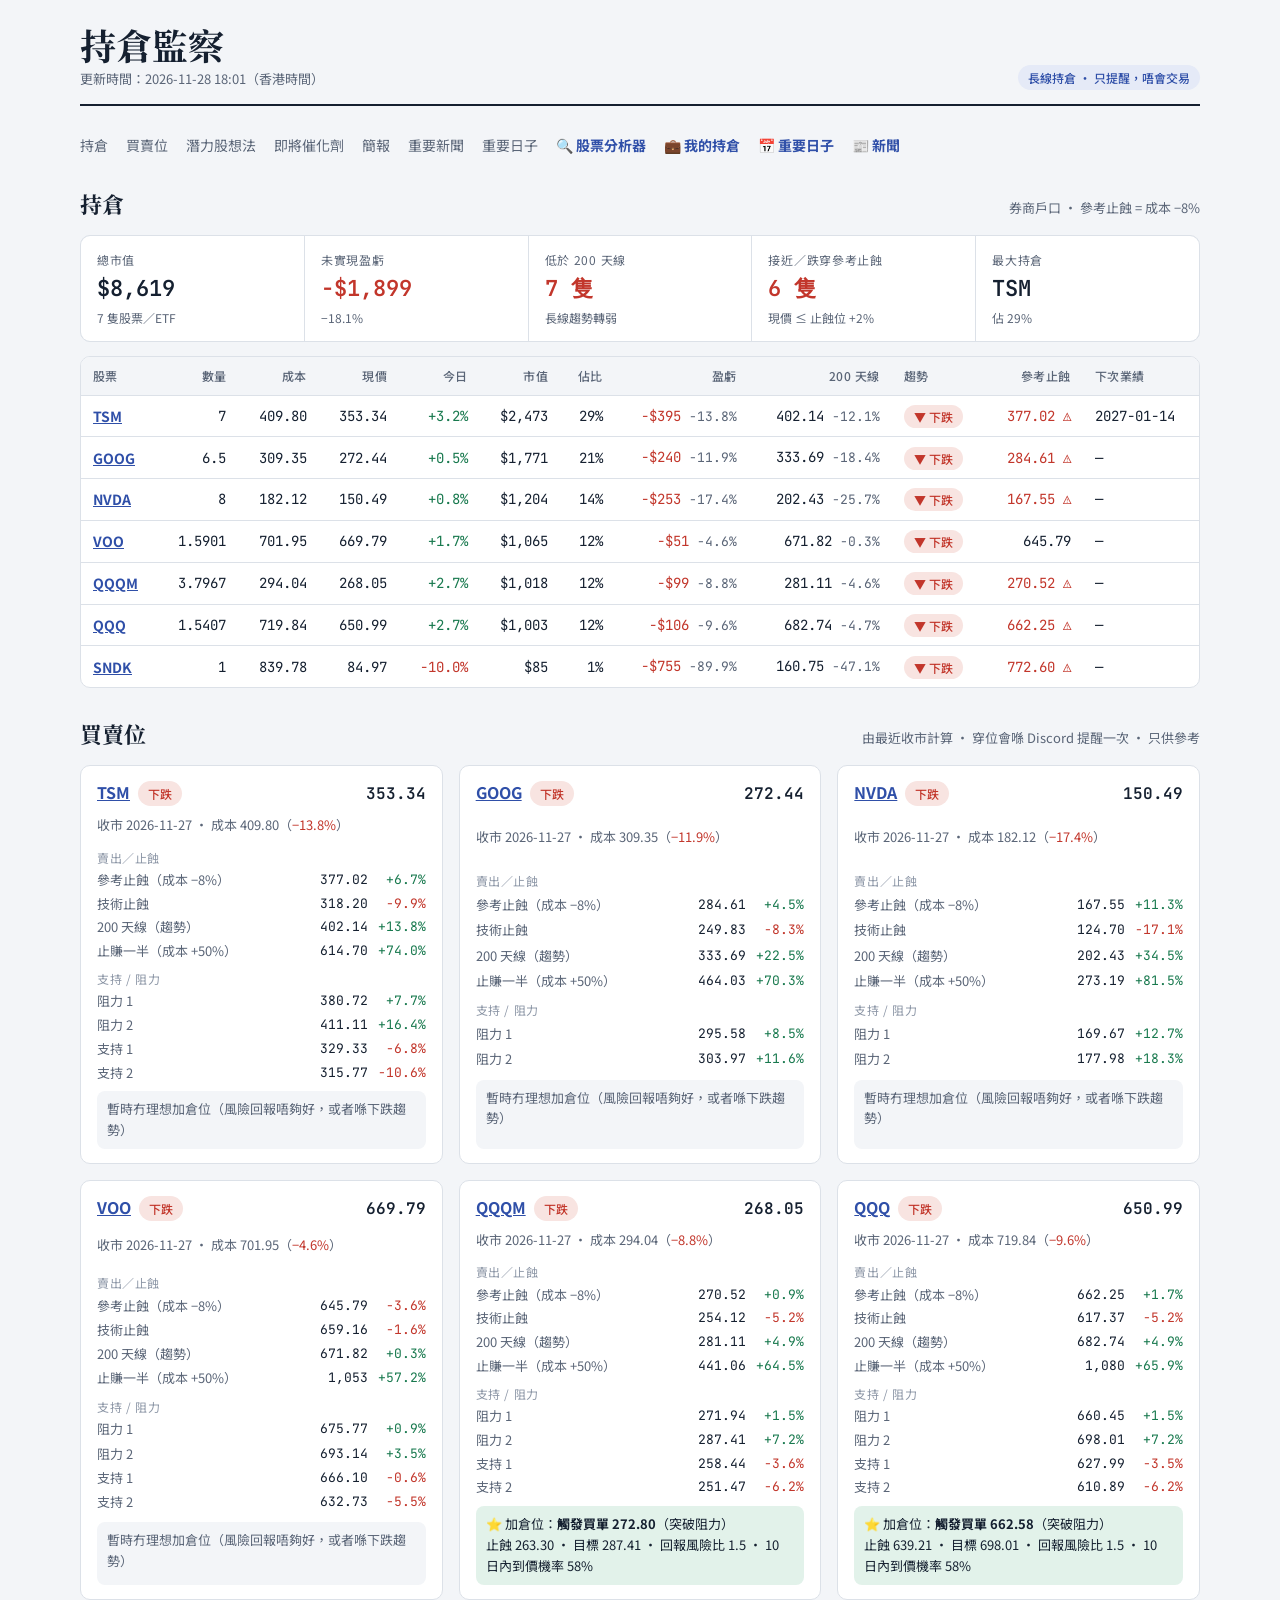
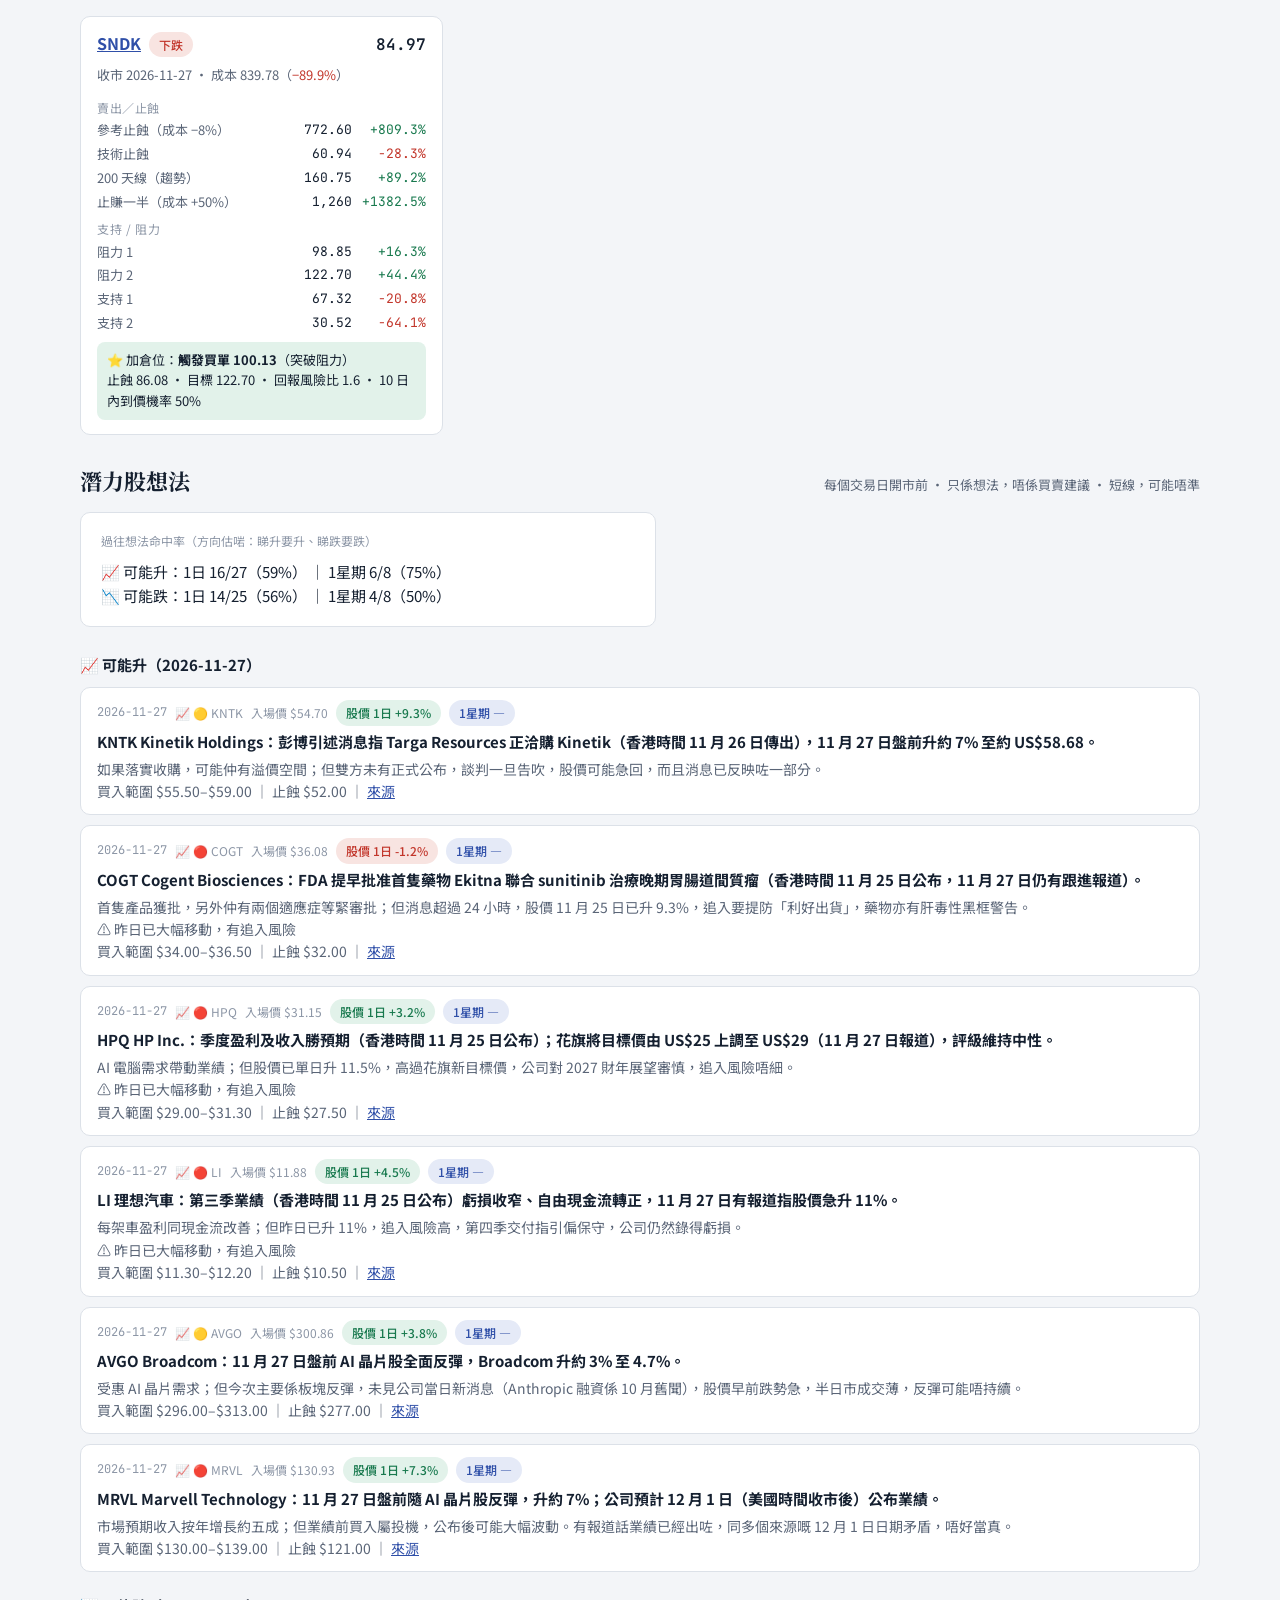
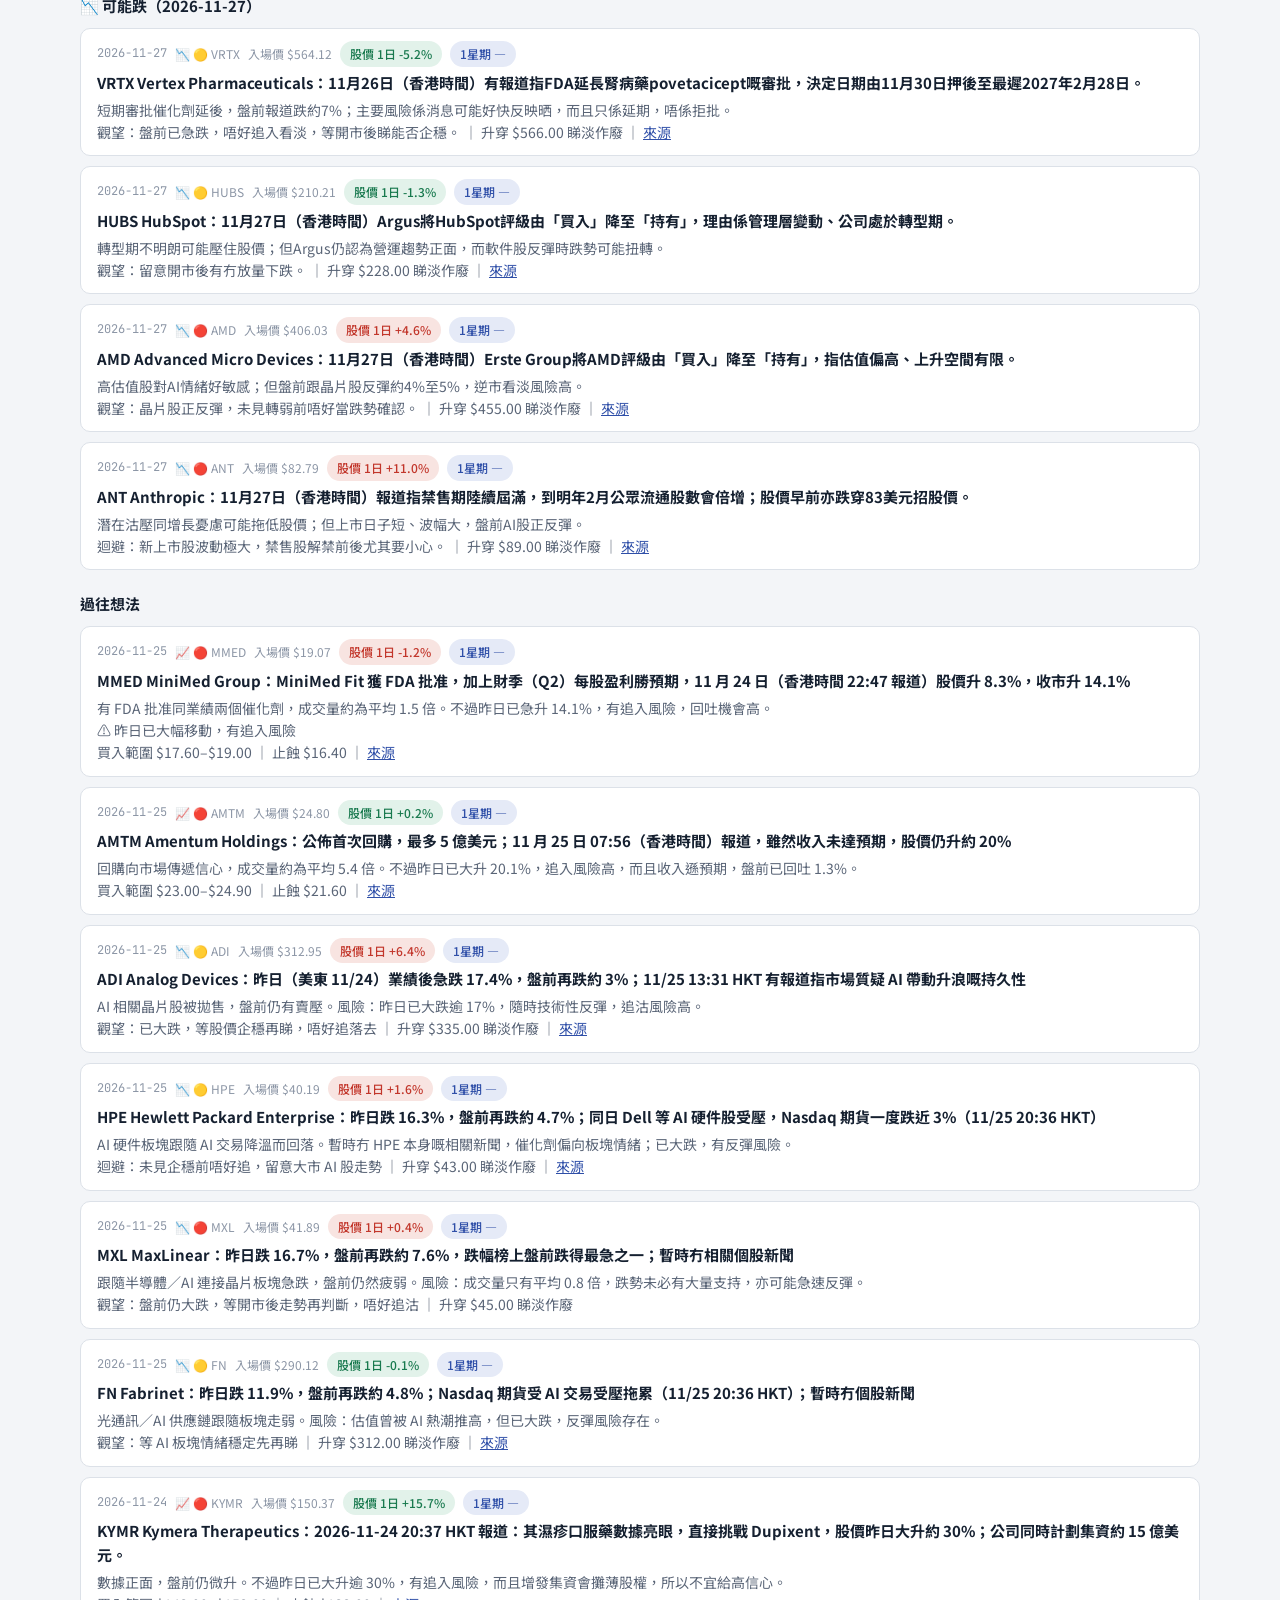
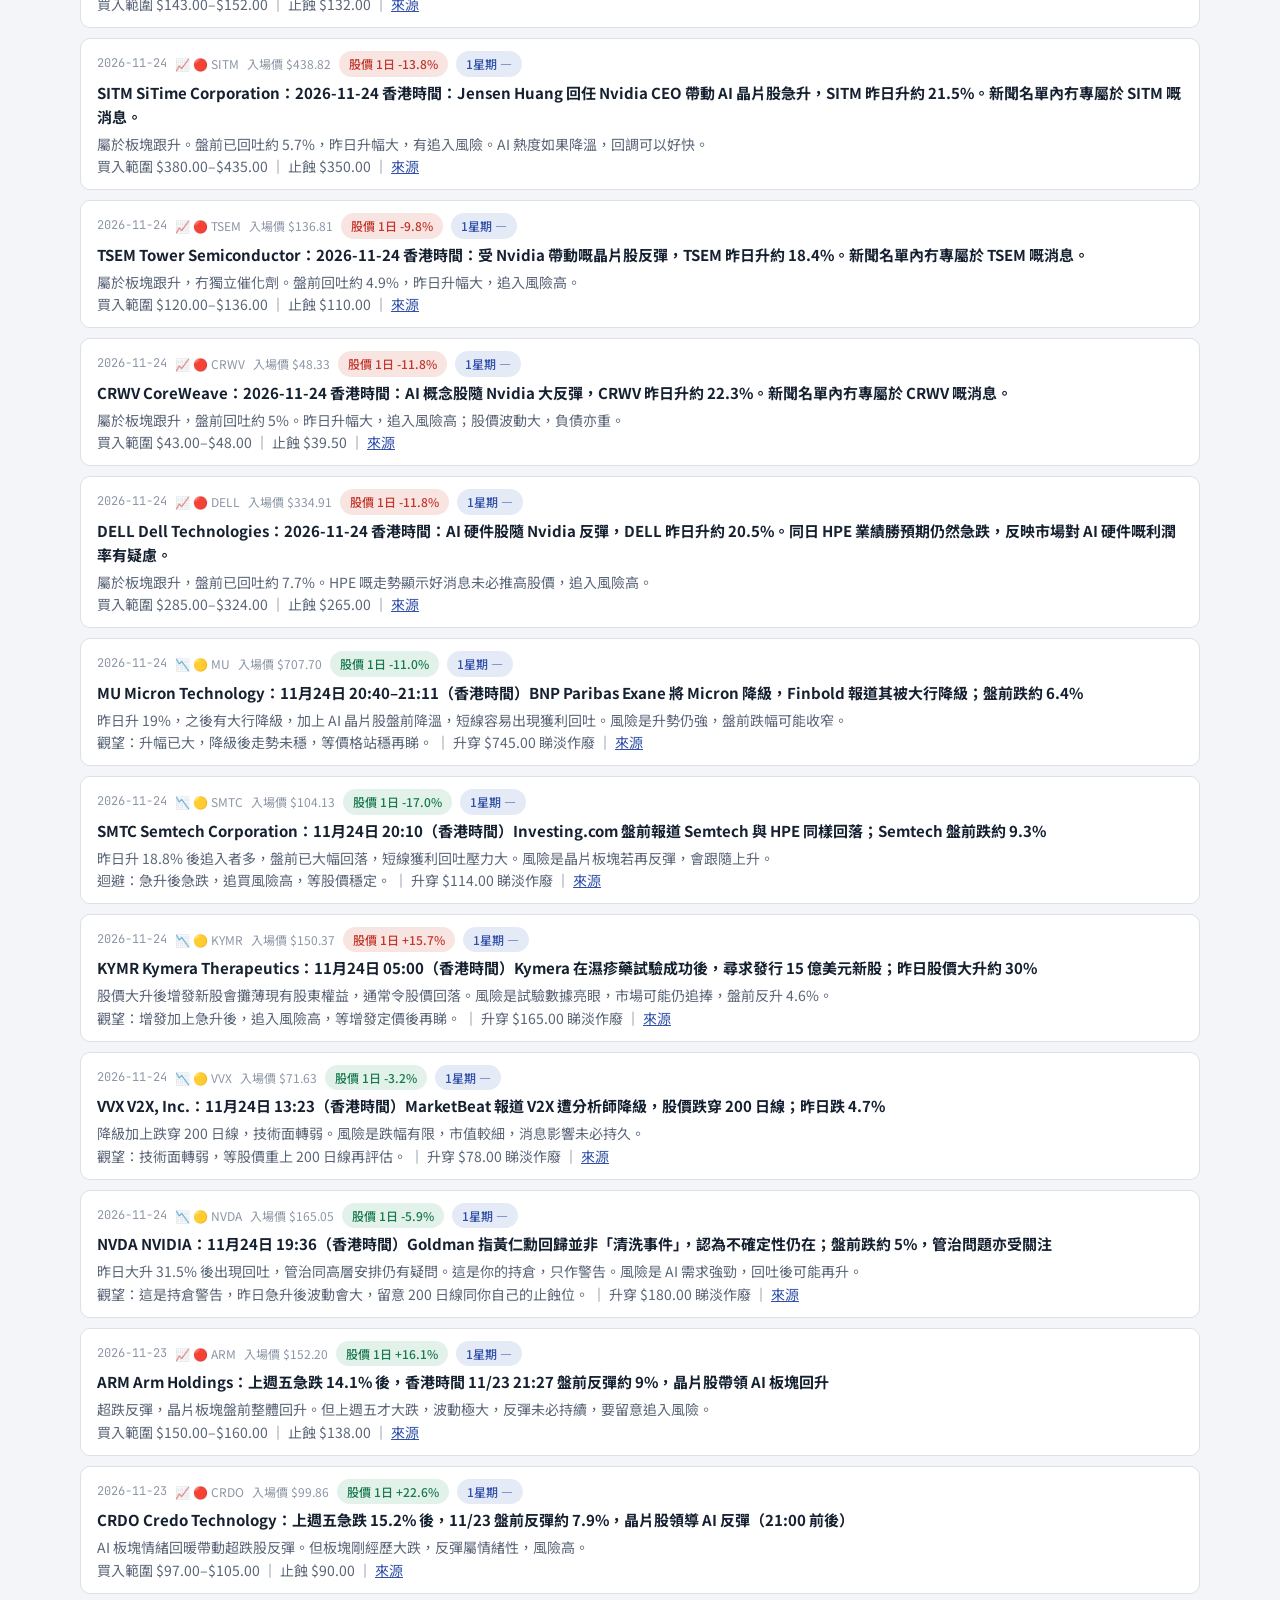
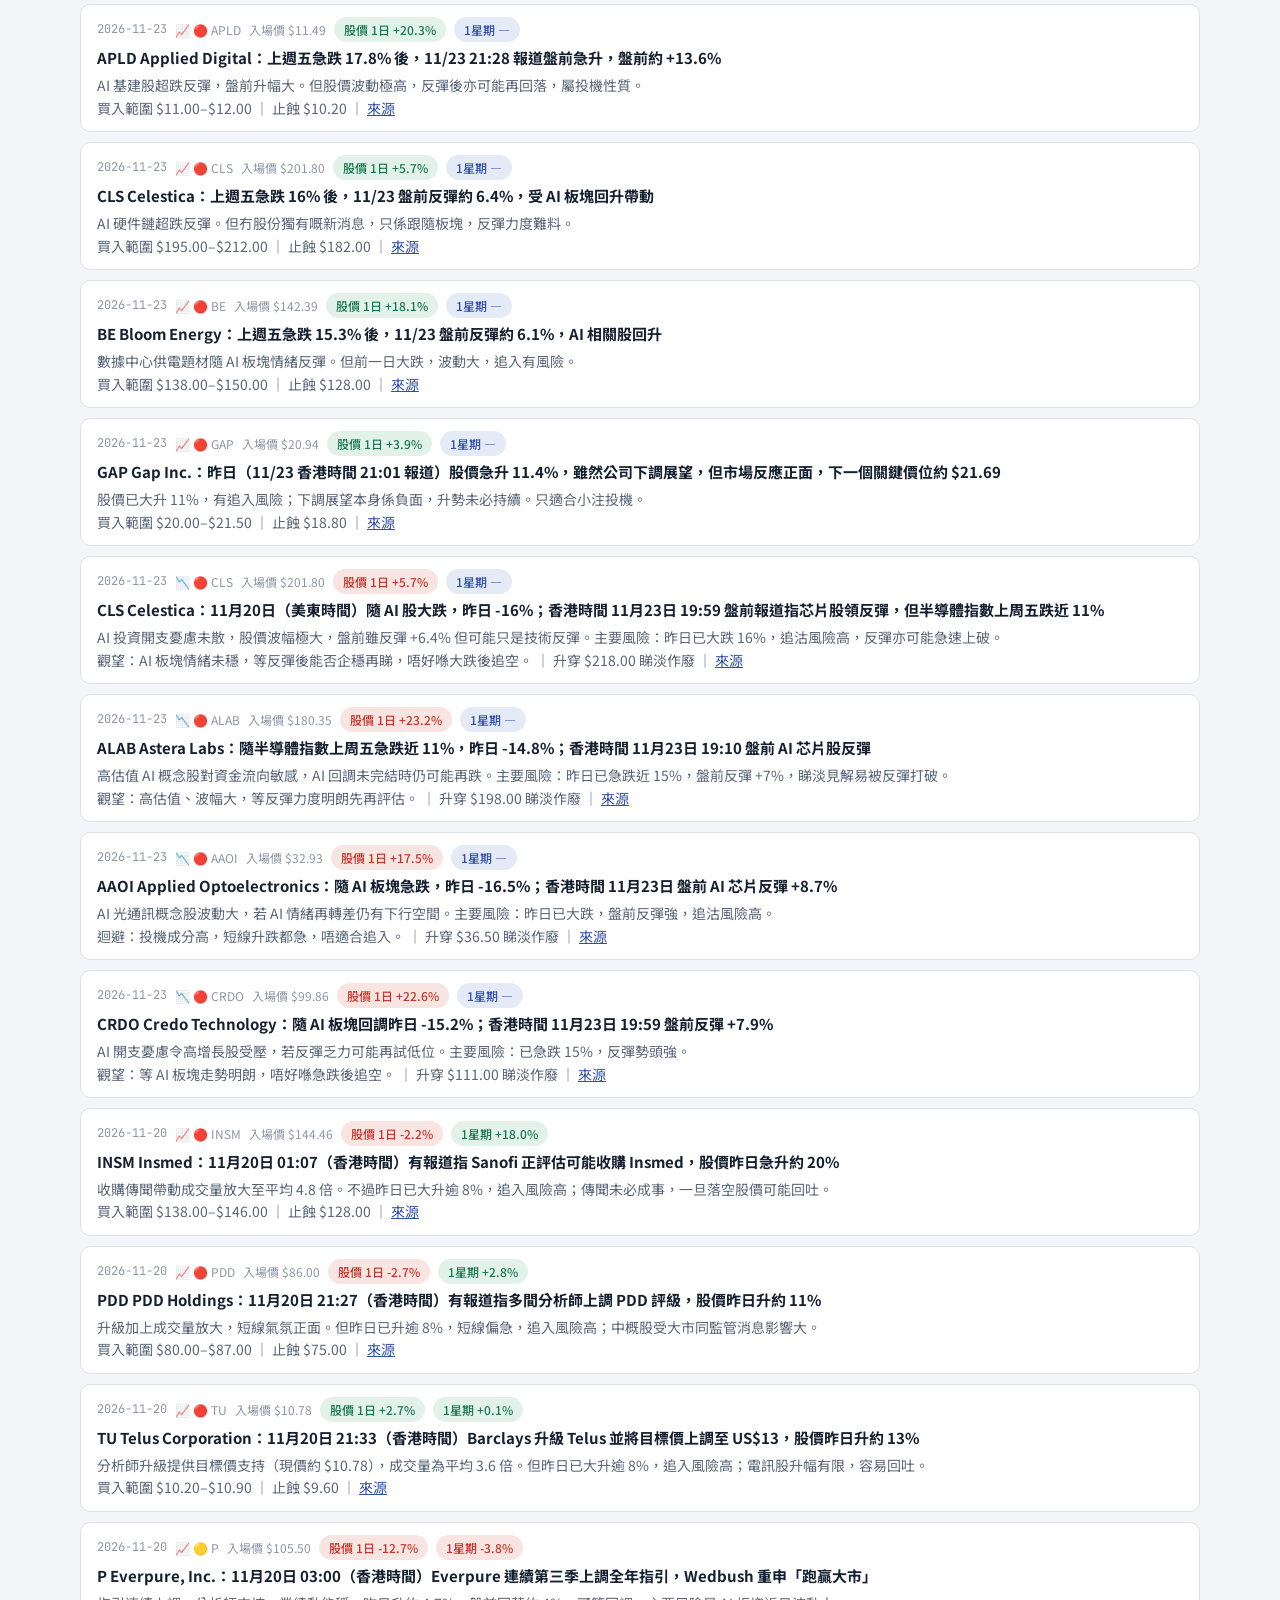
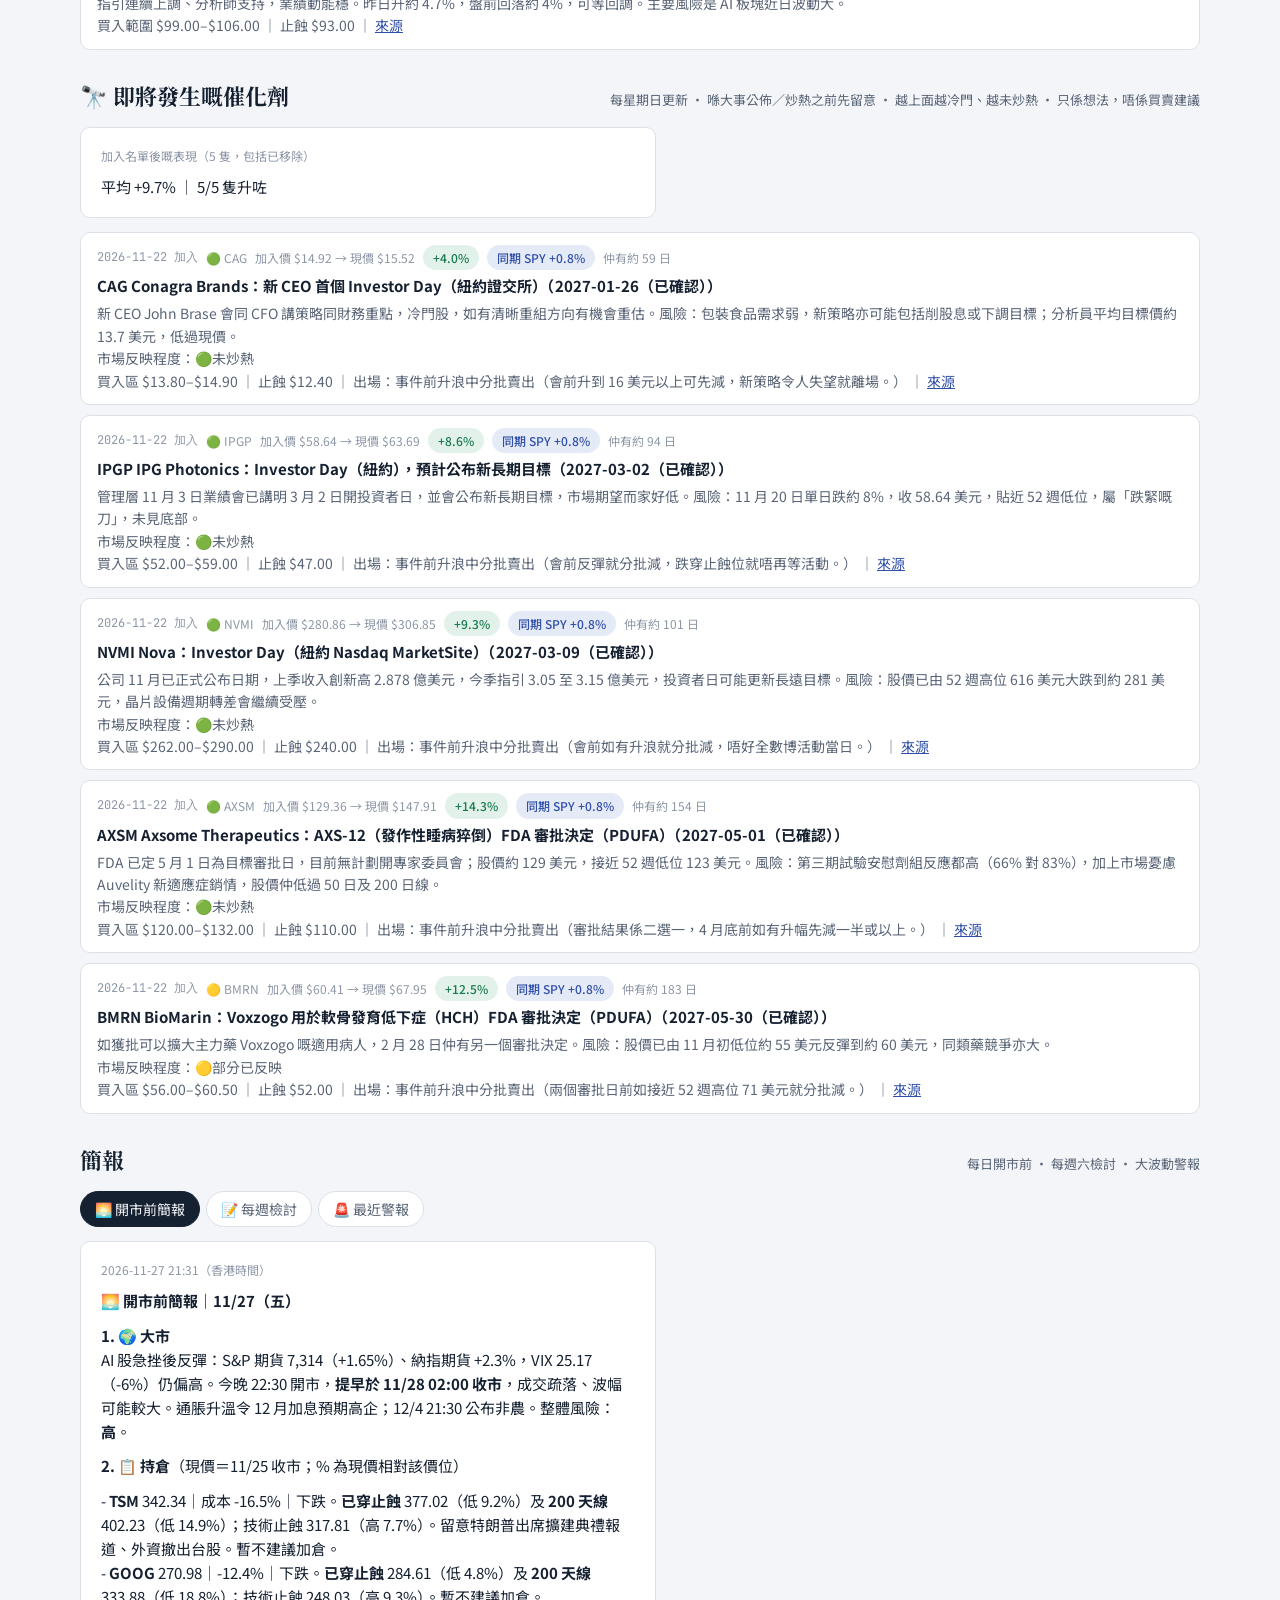
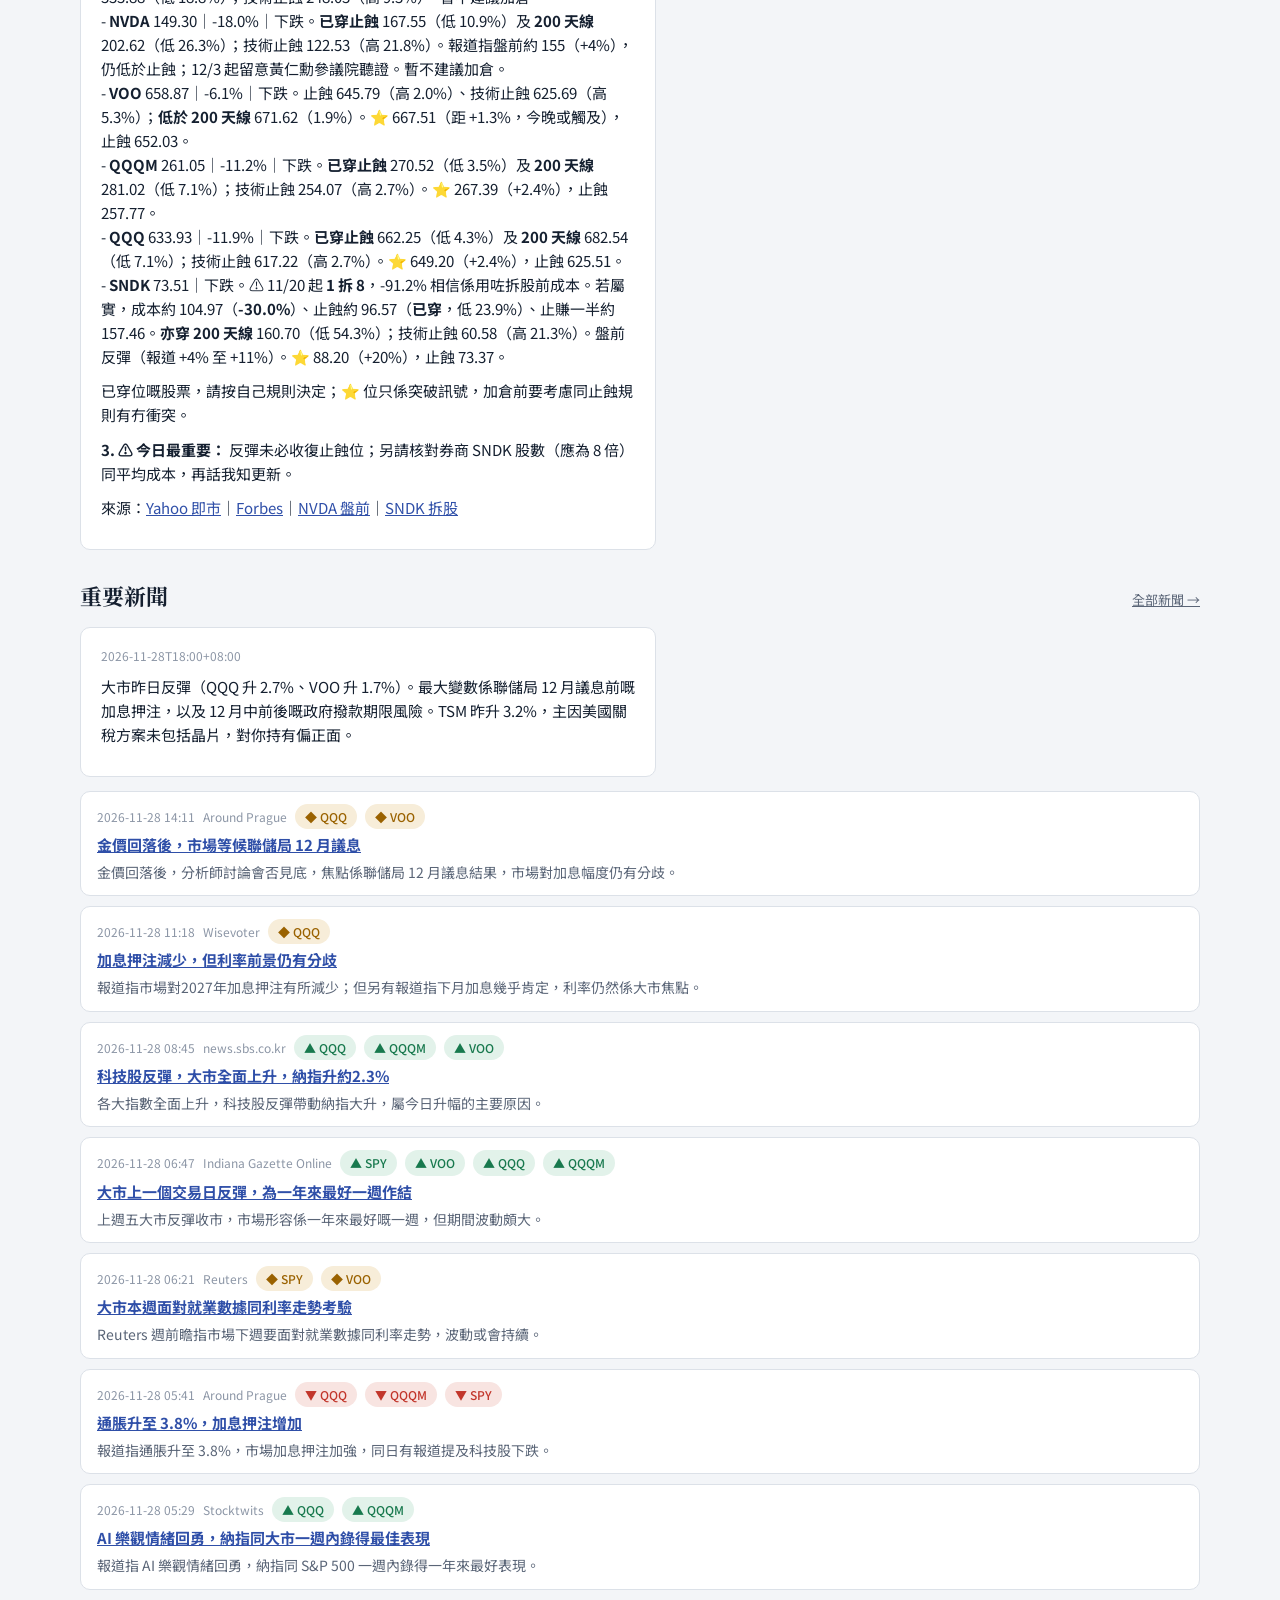
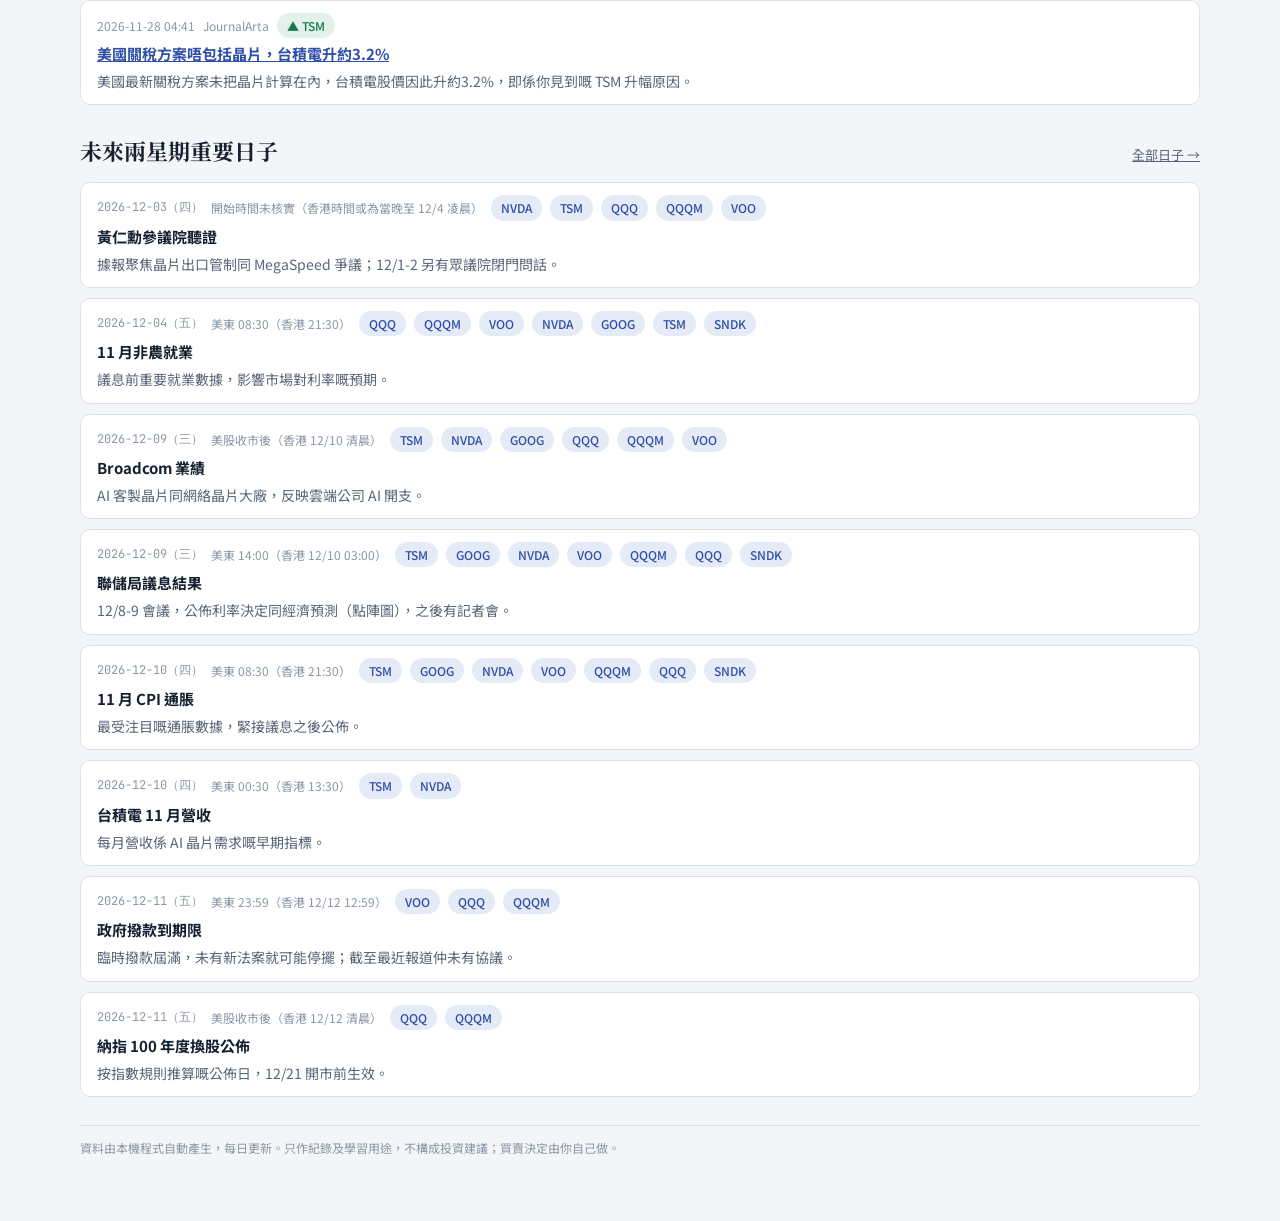
==== commit 0b4e25d1: "Update dashboard 2026-11-28 18:01" ====
--- a/index.html
+++ b/index.html
@@ -188,7 +188,7 @@
 </div>
 
 <script>
-const DATA = {"updated": "2026-11-28 12:01", "real": {"total": 8618.848746069336, "cost": 10517.7827409, "rows": [{"sym": "TSM", "qty": 7, "cost": 409.8, "last": 353.3399963378906, "day": 0.032131799140241224, "value": 2473.3799743652344, "pnl": -395.22002563476553, "pct": -0.1377745330944592, "ma200": 402.14379501342773, "vs200": -0.12135907424335002, "stop": 377.016, "trend": "下跌", "earnings": "2027-01-14", "weight": 0.2869733588831374}, {"sym": "GOOG", "qty": 6.5, "cost": 309.354, "last": 272.44000244140625, "day": 0.005387819750113598, "value": 1770.8600158691406, "pnl": -239.9409841308593, "pct": -0.11932607161566922, "ma200": 333.690662689209, "vs200": -0.183555211746665, "stop": 284.60568, "trend": "下跌", "earnings": "", "weight": 0.2054636376670085}, {"sym": "NVDA", "qty": 8, "cost": 182.124, "last": 150.49000549316406, "day": 0.007970545325399092, "value": 1203.9200439453125, "pnl": -253.07195605468746, "pct": -0.17369481510858498, "ma200": 202.42504707336425, "vs200": -0.2565643053123635, "stop": 167.55408, "trend": "下跌", "earnings": "", "weight": 0.13968455409945157}, {"sym": "VOO", "qty": 1.5901, "cost": 701.95, "last": 669.7899780273438, "day": 0.016573805137710007, "value": 1065.0330440612793, "pnl": -51.13765093872075, "pct": -0.0458152603072246, "ma200": 671.8168338012696, "vs200": -0.0030169767590632057, "stop": 645.7940000000001, "trend": "下跌", "earnings": "", "weight": 0.1235702209702882}, {"sym": "QQQM", "qty": 3.7967, "cost": 294.042, "last": 268.04998779296875, "day": 0.026814787693273168, "value": 1017.7053886535645, "pnl": -98.68387274643544, "pct": -0.08839557684627097, "ma200": 281.1059632110596, "vs200": -0.046445031862551334, "stop": 270.51864, "trend": "下跌", "earnings": "", "weight": 0.11807904032631893}, {"sym": "QQQ", "qty": 1.5407, "cost": 719.835, "last": 650.989990234375, "day": 0.02691148510986907, "value": 1002.9802779541016, "pnl": -106.06950654589843, "pct": -0.09563998661585649, "ma200": 682.743735961914, "vs200": -0.046509025356052947, "stop": 662.2482000000001, "trend": "下跌", "earnings": "", "weight": 0.11637056264753633}, {"sym": "SNDK", "qty": 1, "cost": 839.78, "last": 84.97000122070312, "day": -0.09984634522528557, "value": 84.97000122070312, "pnl": -754.8099987792968, "pct": -0.8988187367873691, "ma200": 160.7540715408325, "vs200": -0.4714286213328026, "stop": 772.5976, "trend": "下跌", "earnings": "", "weight": 0.009858625406259052}]}, "levels": {"TSM": {"asof": "2026-11-27", "close": 353.3399963378906, "cost": 409.8, "pnl_pct": -0.1377745330944592, "ma20": 375.57800140380857, "ma50": 416.72460083007815, "ma200": 402.14379501342773, "atr": 22.260382605726523, "bb_lo": 323.9166504158822, "vs200": -0.12135907424335002, "trend": "下跌", "support": [{"price": 329.3305544004074, "touches": 1}, {"price": 315.7659981797472, "touches": 4}, {"price": 272.9339478788392, "touches": 1}], "resistance": [{"price": 380.7151219985489, "touches": 6}, {"price": 411.1113979621755, "touches": 9}, {"price": 439.050366602538, "touches": 5}], "exit": {"rule_b_stop": 377.016, "half_take_profit": 614.7, "tech_stop": 318.20036309754414, "tech_stop_how": "最近支持位 − 0.5 ATR", "trend_exit": 402.14379501342773, "tp1": 380.7151219985489, "tp2": 411.1113979621755}, "entries": [{"kind": "break", "price": 404.36983327400037, "term": "長線", "stop": 369.58493069568567, "tp": 439.050366602538, "name": "企返 200 天線", "why": "而家喺 200 天線之下；升返上去先代表趨勢轉好", "risk": -0.08602249652669935, "rr": 0.9969995819438598, "dist": 0.14442134336615298, "reach": 0.06224066390041494, "order": "觸發買單", "against": false}, {"kind": "break", "price": 382.94116025912155, "term": "短線", "stop": 358.4547393928224, "tp": 411.1113979621755, "name": "突破阻力", "why": "升穿 380.72（觸及 6 次）代表買家贏咗", "risk": -0.06394303722726002, "rr": 1.150443254114971, "dist": 0.08377529922461435, "reach": 0.3029045643153527, "order": "觸發買單", "against": false}, {"kind": "dip", "price": 331.55659266098, "term": "短線", "stop": 309.2962100552535, "tp": 380.7151219985489, "name": "最近支持位", "why": "以前喺 329.33 附近轉角 1 次，買家多數喺度承接", "risk": -0.06713901366602593, "rr": 2.208341617853538, "dist": -0.06164997991362309, "reach": 0.36099585062240663, "order": "限價買單", "against": true}, {"kind": "dip", "price": 317.99203644031985, "term": "短線", "stop": 295.7316538345933, "tp": 380.7151219985489, "name": "第二支持位", "why": "以前喺 315.77 附近轉角 4 次，買家多數喺度承接", "risk": -0.07000295622152886, "rr": 2.8177002466297862, "dist": -0.10003950943546269, "reach": 0.17842323651452283, "order": "限價買單", "against": true}], "alerts": [{"id": "S1", "name": "支持位 1", "price": 329.33, "up": "重返支持位之上", "down": "跌穿支持位，下一個支持位要留意"}, {"id": "S2", "name": "支持位 2", "price": 315.77, "up": "重返支持位之上", "down": "跌穿支持位，下一個支持位要留意"}, {"id": "R1", "name": "阻力位 1", "price": 380.72, "up": "突破阻力位（升勢加強；可考慮分段止賺）", "down": "升唔過阻力位，回落"}, {"id": "R2", "name": "阻力位 2", "price": 411.11, "up": "突破阻力位（升勢加強；可考慮分段止賺）", "down": "升唔過阻力位，回落"}, {"id": "MA50", "name": "50 天線", "price": 416.72, "up": "企返 50 天線之上（中期轉強）", "down": "跌穿 50 天線（中期轉弱）"}, {"id": "MA200", "name": "200 天線", "price": 402.14, "up": "企返 200 天線之上（長期趨勢轉好）", "down": "跌穿 200 天線（規則 B：收市確認就考慮賣出）"}, {"id": "STOP_B", "name": "參考止蝕（成本 −8%）", "price": 377.02, "up": "重返止蝕位之上", "down": "跌穿參考止蝕位（規則 B：考慮全部賣出）"}, {"id": "STOP_T", "name": "技術止蝕（最近支持位 − 0.5 ATR）", "price": 318.2, "up": "重返技術止蝕位之上", "down": "跌穿技術止蝕位"}, {"id": "TP_HALF", "name": "止賺一半（成本 +50%）", "price": 614.7, "up": "到咗止賺位（規則 B：考慮賣一半）", "down": "跌返止賺位之下"}]}, "GOOG": {"asof": "2026-11-27", "close": 272.44000244140625, "cost": 309.354, "pnl_pct": -0.11932607161566922, "ma20": 280.4770004272461, "ma50": 313.8609997558594, "ma200": 333.690662689209, "atr": 11.305715303788888, "bb_lo": 265.39077864160646, "vs200": -0.183555211746665, "trend": "下跌", "support": [], "resistance": [{"price": 295.5839603528567, "touches": 3}, {"price": 303.97029351548986, "touches": 2}, {"price": 311.80305711301827, "touches": 3}], "exit": {"rule_b_stop": 284.60568, "half_take_profit": 464.03099999999995, "tech_stop": 249.82857183382848, "tech_stop_how": "現價 − 2 ATR", "trend_exit": 333.690662689209, "tp1": 295.5839603528567, "tp2": 303.97029351548986}, "entries": [{"kind": "break", "price": 296.7145318832356, "term": "短線", "stop": 284.27824504906783, "tp": 311.80305711301827, "name": "突破阻力", "why": "升穿 295.58（觸及 3 次）代表買家贏咗", "risk": -0.041913305544002744, "rr": 1.2132661003224876, "dist": 0.08910045963991697, "reach": 0.13278008298755187, "order": "觸發買單", "against": false}], "alerts": [{"id": "R1", "name": "阻力位 1", "price": 295.58, "up": "突破阻力位（升勢加強；可考慮分段止賺）", "down": "升唔過阻力位，回落"}, {"id": "R2", "name": "阻力位 2", "price": 303.97, "up": "突破阻力位（升勢加強；可考慮分段止賺）", "down": "升唔過阻力位，回落"}, {"id": "MA50", "name": "50 天線", "price": 313.86, "up": "企返 50 天線之上（中期轉強）", "down": "跌穿 50 天線（中期轉弱）"}, {"id": "MA200", "name": "200 天線", "price": 333.69, "up": "企返 200 天線之上（長期趨勢轉好）", "down": "跌穿 200 天線（規則 B：收市確認就考慮賣出）"}, {"id": "STOP_B", "name": "參考止蝕（成本 −8%）", "price": 284.61, "up": "重返止蝕位之上", "down": "跌穿參考止蝕位（規則 B：考慮全部賣出）"}, {"id": "STOP_T", "name": "技術止蝕（現價 − 2 ATR）", "price": 249.83, "up": "重返技術止蝕位之上", "down": "跌穿技術止蝕位"}, {"id": "TP_HALF", "name": "止賺一半（成本 +50%）", "price": 464.03, "up": "到咗止賺位（規則 B：考慮賣一半）", "down": "跌返止賺位之下"}]}, "NVDA": {"asof": "2026-11-27", "close": 150.49000549316406, "cost": 182.124, "pnl_pct": -0.17369481510858498, "ma20": 169.31900177001953, "ma50": 202.27740173339845, "ma200": 202.42504707336425, "atr": 12.897387638133178, "bb_lo": 125.94199444568736, "vs200": -0.2565643053123635, "trend": "下跌", "support": [], "resistance": [{"price": 169.66769946839958, "touches": 4}, {"price": 177.9785174578935, "touches": 2}, {"price": 192.2751225662626, "touches": 11}], "exit": {"rule_b_stop": 167.55408, "half_take_profit": 273.186, "tech_stop": 124.6952302168977, "tech_stop_how": "現價 − 2 ATR", "trend_exit": 202.42504707336425, "tp1": 169.66769946839958, "tp2": 177.9785174578935}, "entries": [{"kind": "break", "price": 170.9574382322129, "term": "短線", "stop": 156.7703118302664, "tp": 192.2751225662626, "name": "突破阻力", "why": "升穿 169.67（觸及 4 次）代表買家贏咗", "risk": -0.08298630670094631, "rr": 1.5026076268077015, "dist": 0.1360052627546655, "reach": 0.06639004149377593, "order": "觸發買單", "against": false}], "alerts": [{"id": "R1", "name": "阻力位 1", "price": 169.67, "up": "突破阻力位（升勢加強；可考慮分段止賺）", "down": "升唔過阻力位，回落"}, {"id": "R2", "name": "阻力位 2", "price": 177.98, "up": "突破阻力位（升勢加強；可考慮分段止賺）", "down": "升唔過阻力位，回落"}, {"id": "MA50", "name": "50 天線", "price": 202.28, "up": "企返 50 天線之上（中期轉強）", "down": "跌穿 50 天線（中期轉弱）"}, {"id": "MA200", "name": "200 天線", "price": 202.43, "up": "企返 200 天線之上（長期趨勢轉好）", "down": "跌穿 200 天線（規則 B：收市確認就考慮賣出）"}, {"id": "STOP_B", "name": "參考止蝕（成本 −8%）", "price": 167.55, "up": "重返止蝕位之上", "down": "跌穿參考止蝕位（規則 B：考慮全部賣出）"}, {"id": "STOP_T", "name": "技術止蝕（現價 − 2 ATR）", "price": 124.7, "up": "重返技術止蝕位之上", "down": "跌穿技術止蝕位"}, {"id": "TP_HALF", "name": "止賺一半（成本 +50%）", "price": 273.19, "up": "到咗止賺位（規則 B：考慮賣一半）", "down": "跌返止賺位之下"}]}, "VOO": {"asof": "2026-11-27", "close": 669.7899780273438, "cost": 701.95, "pnl_pct": -0.0458152603072246, "ma20": 678.754995727539, "ma50": 696.0682580566406, "ma200": 671.8168338012696, "atr": 13.88076088096865, "bb_lo": 644.307586541436, "vs200": -0.0030169767590632057, "trend": "下跌", "support": [{"price": 666.0992915887549, "touches": 4}, {"price": 632.7310429973185, "touches": 6}, {"price": 615.835552602689, "touches": 5}], "resistance": [{"price": 675.7683219864614, "touches": 2}, {"price": 693.1379905362844, "touches": 8}, {"price": 713.7322239929623, "touches": 5}], "exit": {"rule_b_stop": 645.7940000000001, "half_take_profit": 1052.9250000000002, "tech_stop": 659.1589111482706, "tech_stop_how": "最近支持位 − 0.5 ATR", "trend_exit": 671.8168338012696, "tp1": 675.7683219864614, "tp2": 693.1379905362844}, "entries": [{"kind": "break", "price": 677.1563980745583, "term": "短線", "stop": 661.8875611054928, "tp": 693.1379905362844, "name": "突破阻力 + 企返 200 天線", "why": "升穿 675.77（觸及 2 次）代表買家贏咗；而家喺 200 天線之下；升返上去先代表趨勢轉好", "risk": -0.02254846444998715, "rr": 1.046680404938804, "dist": 0.010998104314594359, "reach": 0.5767634854771784, "order": "觸發買單", "against": false}, {"kind": "dip", "price": 667.4873676768518, "term": "短線", "stop": 653.6066067958832, "tp": 693.1379905362844, "name": "最近支持位", "why": "以前喺 666.10 附近轉角 4 次，買家多數喺度承接", "risk": -0.02079554093926861, "rr": 1.8479262829605503, "dist": -0.0034378095015299426, "reach": 0.8755186721991701, "order": "限價買單", "against": true}, {"kind": "dip", "price": 634.1191190854154, "term": "短線", "stop": 620.2383582044467, "tp": 666.0992915887549, "name": "第二支持位", "why": "以前喺 632.73 附近轉角 6 次，買家多數喺度承接", "risk": -0.02188983183630977, "rr": 2.3039207128181483, "dist": -0.05325678214383811, "reach": 0.029045643153526972, "order": "限價買單", "against": true}], "alerts": [{"id": "S1", "name": "支持位 1", "price": 666.1, "up": "重返支持位之上", "down": "跌穿支持位，下一個支持位要留意"}, {"id": "S2", "name": "支持位 2", "price": 632.73, "up": "重返支持位之上", "down": "跌穿支持位，下一個支持位要留意"}, {"id": "R1", "name": "阻力位 1", "price": 675.77, "up": "突破阻力位（升勢加強；可考慮分段止賺）", "down": "升唔過阻力位，回落"}, {"id": "R2", "name": "阻力位 2", "price": 693.14, "up": "突破阻力位（升勢加強；可考慮分段止賺）", "down": "升唔過阻力位，回落"}, {"id": "MA50", "name": "50 天線", "price": 696.07, "up": "企返 50 天線之上（中期轉強）", "down": "跌穿 50 天線（中期轉弱）"}, {"id": "MA200", "name": "200 天線", "price": 671.82, "up": "企返 200 天線之上（長期趨勢轉好）", "down": "跌穿 200 天線（規則 B：收市確認就考慮賣出）"}, {"id": "STOP_B", "name": "參考止蝕（成本 −8%）", "price": 645.79, "up": "重返止蝕位之上", "down": "跌穿參考止蝕位（規則 B：考慮全部賣出）"}, {"id": "STOP_T", "name": "技術止蝕（最近支持位 − 0.5 ATR）", "price": 659.16, "up": "重返技術止蝕位之上", "down": "跌穿技術止蝕位"}, {"id": "TP_HALF", "name": "止賺一半（成本 +50%）", "price": 1052.93, "up": "到咗止賺位（規則 B：考慮賣一半）", "down": "跌返止賺位之下"}]}, "QQQM": {"asof": "2026-11-27", "close": 268.04998779296875, "cost": 294.042, "pnl_pct": -0.08839557684627097, "ma20": 273.2620002746582, "ma50": 290.60514251708986, "ma200": 281.1059632110596, "atr": 8.635098578337276, "bb_lo": 255.15610686582443, "vs200": -0.046445031862551334, "trend": "下跌", "support": [{"price": 258.4413243993547, "touches": 4}, {"price": 251.47188514885846, "touches": 5}, {"price": 244.00113808603993, "touches": 4}], "resistance": [{"price": 271.93905059104804, "touches": 1}, {"price": 287.4114857284514, "touches": 7}, {"price": 297.7548899243535, "touches": 4}], "exit": {"rule_b_stop": 270.51864, "half_take_profit": 441.063, "tech_stop": 254.12377511018607, "tech_stop_how": "最近支持位 − 0.5 ATR", "trend_exit": 281.1059632110596, "tp1": 271.93905059104804, "tp2": 287.4114857284514}, "entries": [{"kind": "break", "price": 281.9694730688933, "term": "長線", "stop": 267.6215013018794, "tp": 297.7548899243535, "name": "企返 200 天線", "why": "而家喺 200 天線之下；升返上去先代表趨勢轉好", "risk": -0.050884840868955616, "rr": 1.1001845495508276, "dist": 0.05192869207170192, "reach": 0.17427385892116182, "order": "觸發買單", "against": false}, {"kind": "break", "price": 272.80256044888176, "term": "短線", "stop": 263.3039520127108, "tp": 287.4114857284514, "name": "突破阻力", "why": "升穿 271.94（觸及 1 次）代表買家贏咗", "risk": -0.034818619079459934, "rr": 1.5380068962458158, "dist": 0.017730172998865035, "reach": 0.5767634854771784, "order": "觸發買單", "against": false, "best": true}, {"kind": "dip", "price": 259.3048342571884, "term": "短線", "stop": 250.66973567885114, "tp": 271.93905059104804, "name": "最近支持位", "why": "以前喺 258.44 附近轉角 4 次，買家多數喺度承接", "risk": -0.03330095485135709, "rr": 1.4631235786415764, "dist": -0.032625084626136, "reach": 0.4024896265560166, "order": "限價買單", "against": true}, {"kind": "dip", "price": 252.33539500669218, "term": "短線", "stop": 243.7002964283549, "tp": 271.93905059104804, "name": "第二支持位", "why": "以前喺 251.47 附近轉角 5 次，買家多數喺度承接", "risk": -0.034220718730752275, "rr": 2.2702295065322375, "dist": -0.0586256053046863, "reach": 0.16182572614107885, "order": "限價買單", "against": true}], "alerts": [{"id": "S1", "name": "支持位 1", "price": 258.44, "up": "重返支持位之上", "down": "跌穿支持位，下一個支持位要留意"}, {"id": "S2", "name": "支持位 2", "price": 251.47, "up": "重返支持位之上", "down": "跌穿支持位，下一個支持位要留意"}, {"id": "R1", "name": "阻力位 1", "price": 271.94, "up": "突破阻力位（升勢加強；可考慮分段止賺）", "down": "升唔過阻力位，回落"}, {"id": "R2", "name": "阻力位 2", "price": 287.41, "up": "突破阻力位（升勢加強；可考慮分段止賺）", "down": "升唔過阻力位，回落"}, {"id": "MA50", "name": "50 天線", "price": 290.61, "up": "企返 50 天線之上（中期轉強）", "down": "跌穿 50 天線（中期轉弱）"}, {"id": "MA200", "name": "200 天線", "price": 281.11, "up": "企返 200 天線之上（長期趨勢轉好）", "down": "跌穿 200 天線（規則 B：收市確認就考慮賣出）"}, {"id": "STOP_B", "name": "參考止蝕（成本 −8%）", "price": 270.52, "up": "重返止蝕位之上", "down": "跌穿參考止蝕位（規則 B：考慮全部賣出）"}, {"id": "STOP_T", "name": "技術止蝕（最近支持位 − 0.5 ATR）", "price": 254.12, "up": "重返技術止蝕位之上", "down": "跌穿技術止蝕位"}, {"id": "TP_HALF", "name": "止賺一半（成本 +50%）", "price": 441.06, "up": "到咗止賺位（規則 B：考慮賣一半）", "down": "跌返止賺位之下"}, {"id": "BUY", "name": "⭐ 建議加倉位（突破阻力，觸發買單）", "price": 272.8, "up": "升穿建議觸發買入位", "down": "跌返觸發位之下"}]}, "QQQ": {"asof": "2026-11-27", "close": 650.989990234375, "cost": 719.835, "pnl_pct": -0.09563998661585649, "ma20": 663.5130004882812, "ma50": 705.7159826660156, "ma200": 682.743735961914, "atr": 21.245669449637738, "bb_lo": 619.0394314095813, "vs200": -0.046509025356052947, "trend": "下跌", "support": [{"price": 627.9913282017133, "touches": 4}, {"price": 610.8874972502109, "touches": 5}, {"price": 592.7157827194193, "touches": 4}], "resistance": [{"price": 660.4517860132496, "touches": 1}, {"price": 698.0131347469691, "touches": 7}, {"price": 725.3197023142549, "touches": 5}], "exit": {"rule_b_stop": 662.2482000000001, "half_take_profit": 1079.7525, "tech_stop": 617.3684934768944, "tech_stop_how": "最近支持位 − 0.5 ATR", "trend_exit": 682.743735961914, "tp1": 660.4517860132496, "tp2": 698.0131347469691}, "entries": [{"kind": "break", "price": 684.8683029068778, "term": "長線", "stop": 649.8289512884307, "tp": 725.3197023142549, "name": "企返 200 天線", "why": "而家喺 200 天線之下；升返上去先代表趨勢轉好", "risk": -0.051162174493584955, "rr": 1.1544562766989297, "dist": 0.05204121903672543, "reach": 0.17427385892116182, "order": "觸發買單", "against": false}, {"kind": "break", "price": 662.5763529582134, "term": "短線", "stop": 639.2061165636119, "tp": 698.0131347469691, "name": "突破阻力", "why": "升穿 660.45（觸及 1 次）代表買家贏咗", "risk": -0.035271763458294525, "rr": 1.5163210671220018, "dist": 0.017798065865293866, "reach": 0.5809128630705395, "order": "觸發買單", "against": false, "best": true}, {"kind": "dip", "price": 630.1158951466771, "term": "短線", "stop": 608.8702256970394, "tp": 660.4517860132496, "name": "最近支持位", "why": "以前喺 627.99 附近轉角 4 次，買家多數喺度承接", "risk": -0.03371708222769432, "rr": 1.4278623198239497, "dist": -0.03206515522640008, "reach": 0.4107883817427386, "order": "限價買單", "against": true}, {"kind": "dip", "price": 613.0120641951747, "term": "短線", "stop": 591.766394745537, "tp": 660.4517860132496, "name": "第二支持位", "why": "以前喺 610.89 附近轉角 5 次，買家多數喺度承接", "risk": -0.03465783251351051, "rr": 2.232912543920042, "dist": -0.05833872503251103, "reach": 0.16182572614107885, "order": "限價買單", "against": true}], "alerts": [{"id": "S1", "name": "支持位 1", "price": 627.99, "up": "重返支持位之上", "down": "跌穿支持位，下一個支持位要留意"}, {"id": "S2", "name": "支持位 2", "price": 610.89, "up": "重返支持位之上", "down": "跌穿支持位，下一個支持位要留意"}, {"id": "R1", "name": "阻力位 1", "price": 660.45, "up": "突破阻力位（升勢加強；可考慮分段止賺）", "down": "升唔過阻力位，回落"}, {"id": "R2", "name": "阻力位 2", "price": 698.01, "up": "突破阻力位（升勢加強；可考慮分段止賺）", "down": "升唔過阻力位，回落"}, {"id": "MA50", "name": "50 天線", "price": 705.72, "up": "企返 50 天線之上（中期轉強）", "down": "跌穿 50 天線（中期轉弱）"}, {"id": "MA200", "name": "200 天線", "price": 682.74, "up": "企返 200 天線之上（長期趨勢轉好）", "down": "跌穿 200 天線（規則 B：收市確認就考慮賣出）"}, {"id": "STOP_B", "name": "參考止蝕（成本 −8%）", "price": 662.25, "up": "重返止蝕位之上", "down": "跌穿參考止蝕位（規則 B：考慮全部賣出）"}, {"id": "STOP_T", "name": "技術止蝕（最近支持位 − 0.5 ATR）", "price": 617.37, "up": "重返技術止蝕位之上", "down": "跌穿技術止蝕位"}, {"id": "TP_HALF", "name": "止賺一半（成本 +50%）", "price": 1079.75, "up": "到咗止賺位（規則 B：考慮賣一半）", "down": "跌返止賺位之下"}, {"id": "BUY", "name": "⭐ 建議加倉位（突破阻力，觸發買單）", "price": 662.58, "up": "升穿建議觸發買入位", "down": "跌返觸發位之下"}]}, "SNDK": {"asof": "2026-11-27", "close": 84.97000122070312, "cost": 839.78, "pnl_pct": -0.8988187367873691, "ma20": 123.06731224060059, "ma50": 168.3021369934082, "ma200": 160.7540715408325, "atr": 12.769833433935, "bb_lo": 70.71730444693344, "vs200": -0.4714286213328026, "trend": "下跌", "support": [{"price": 67.32177480061848, "touches": 3}, {"price": 30.52375030517578, "touches": 1}, {"price": 23.758333206176758, "touches": 3}], "resistance": [{"price": 98.8481216430664, "touches": 2}, {"price": 122.69937515258789, "touches": 2}, {"price": 162.64749908447266, "touches": 2}], "exit": {"rule_b_stop": 772.5976, "half_take_profit": 1259.67, "tech_stop": 60.93685808365098, "tech_stop_how": "最近支持位 − 0.5 ATR", "trend_exit": 160.7540715408325, "tp1": 98.8481216430664, "tp2": 122.69937515258789}, "entries": [{"kind": "break", "price": 100.1251049864599, "term": "短線", "stop": 86.0782882091314, "tp": 122.69937515258789, "name": "突破阻力", "why": "升穿 98.85（觸及 2 次）代表買家贏咗", "risk": -0.14029265466666008, "rr": 1.6070737252416332, "dist": 0.17835828584246505, "reach": 0.5020746887966805, "order": "觸發買單", "against": false, "best": true}, {"kind": "dip", "price": 68.59875814401198, "term": "短線", "stop": 55.82892471007698, "tp": 98.8481216430664, "name": "最近支持位", "why": "以前喺 67.32 附近轉角 3 次，買家多數喺度承接", "risk": -0.18615254531469505, "rr": 2.368814257096629, "dist": -0.19267085843823972, "reach": 0.24066390041493776, "order": "限價買單", "against": true}], "alerts": [{"id": "S1", "name": "支持位 1", "price": 67.32, "up": "重返支持位之上", "down": "跌穿支持位，下一個支持位要留意"}, {"id": "S2", "name": "支持位 2", "price": 30.52, "up": "重返支持位之上", "down": "跌穿支持位，下一個支持位要留意"}, {"id": "R1", "name": "阻力位 1", "price": 98.85, "up": "突破阻力位（升勢加強；可考慮分段止賺）", "down": "升唔過阻力位，回落"}, {"id": "R2", "name": "阻力位 2", "price": 122.7, "up": "突破阻力位（升勢加強；可考慮分段止賺）", "down": "升唔過阻力位，回落"}, {"id": "MA50", "name": "50 天線", "price": 168.3, "up": "企返 50 天線之上（中期轉強）", "down": "跌穿 50 天線（中期轉弱）"}, {"id": "MA200", "name": "200 天線", "price": 160.75, "up": "企返 200 天線之上（長期趨勢轉好）", "down": "跌穿 200 天線（規則 B：收市確認就考慮賣出）"}, {"id": "STOP_B", "name": "參考止蝕（成本 −8%）", "price": 772.6, "up": "重返止蝕位之上", "down": "跌穿參考止蝕位（規則 B：考慮全部賣出）"}, {"id": "STOP_T", "name": "技術止蝕（最近支持位 − 0.5 ATR）", "price": 60.94, "up": "重返技術止蝕位之上", "down": "跌穿技術止蝕位"}, {"id": "TP_HALF", "name": "止賺一半（成本 +50%）", "price": 1259.67, "up": "到咗止賺位（規則 B：考慮賣一半）", "down": "跌返止賺位之下"}, {"id": "BUY", "name": "⭐ 建議加倉位（突破阻力，觸發買單）", "price": 100.13, "up": "升穿建議觸發買入位", "down": "跌返觸發位之下"}]}}, "briefings": {"brief": {"time": "2026-11-27 21:31", "text": "**🌅 開市前簡報｜11/27（五）**\n\n**1. 🌍 大市**\nAI 股急挫後反彈：S&P 期貨 7,314（+1.65%）、納指期貨 +2.3%，VIX 25.17（-6%）仍偏高。今晚 22:30 開市，**提早於 11/28 02:00 收市**，成交疏落、波幅可能較大。通脹升溫令 12 月加息預期高企；12/4 21:30 公布非農。整體風險：**高**。\n\n**2. 📋 持倉**（現價＝11/25 收市；% 為現價相對該價位）\n\n- **TSM** 342.34｜成本 -16.5%｜下跌。**已穿止蝕** 377.02（低 9.2%）及 **200 天線** 402.23（低 14.9%）；技術止蝕 317.81（高 7.7%）。留意特朗普出席擴建典禮報道、外資撤出台股。暫不建議加倉。\n- **GOOG** 270.98｜-12.4%｜下跌。**已穿止蝕** 284.61（低 4.8%）及 **200 天線** 333.88（低 18.8%）；技術止蝕 248.03（高 9.3%）。暫不建議加倉。\n- **NVDA** 149.30｜-18.0%｜下跌。**已穿止蝕** 167.55（低 10.9%）及 **200 天線** 202.62（低 26.3%）；技術止蝕 122.53（高 21.8%）。報道指盤前約 155（+4%），仍低於止蝕；12/3 起留意黃仁勳參議院聽證。暫不建議加倉。\n- **VOO** 658.87｜-6.1%｜下跌。止蝕 645.79（高 2.0%）、技術止蝕 625.69（高 5.3%）；**低於 200 天線** 671.62（1.9%）。⭐ 667.51（距 +1.3%，今晚或觸及），止蝕 652.03。\n- **QQQM** 261.05｜-11.2%｜下跌。**已穿止蝕** 270.52（低 3.5%）及 **200 天線** 281.02（低 7.1%）；技術止蝕 254.07（高 2.7%）。⭐ 267.39（+2.4%），止蝕 257.77。\n- **QQQ** 633.93｜-11.9%｜下跌。**已穿止蝕** 662.25（低 4.3%）及 **200 天線** 682.54（低 7.1%）；技術止蝕 617.22（高 2.7%）。⭐ 649.20（+2.4%），止蝕 625.51。\n- **SNDK** 73.51｜下跌。⚠️ 11/20 起 **1 拆 8**，-91.2% 相信係用咗拆股前成本。若屬實，成本約 104.97（**-30.0%**）、止蝕約 96.57（**已穿**，低 23.9%）、止賺一半約 157.46。**亦穿 200 天線** 160.70（低 54.3%）；技術止蝕 60.58（高 21.3%）。盤前反彈（報道 +4% 至 +11%）。⭐ 88.20（+20%），止蝕 73.37。\n\n已穿位嘅股票，請按自己規則決定；⭐ 位只係突破訊號，加倉前要考慮同止蝕規則有冇衝突。\n\n**3. ⚠️ 今日最重要：** 反彈未必收復止蝕位；另請核對券商 SNDK 股數（應為 8 倍）同平均成本，再話我知更新。\n\n來源：[Yahoo 即市](https://finance.yahoo.com/markets/live/stock-market-today-firday-november-27-dow-sp-500-nasdaq-black-friday-holiday-091152065.html)｜[Forbes](https://www.forbes.com/sites/siladityaray/2026/11/27/stock-futures-surge-as-battered-ai-shares-rebound-ahead-of-shorterned-friday-trading/)｜[NVDA 盤前](https://coinpedia.org/crypto-live-news/nvidia-stock-premarket-today-nvda-rises-4-as-chip-rally-returns)｜[SNDK 拆股](https://www.investing.com/news/sec-filings/sandisk-corporation-completes-8for1-stock-split-and-increases-authorized-shares-93CH-5040233)"}, "weekly": {"time": "2026-11-28 10:01", "text": "## 2026-11-28 每週持倉檢討\n\n**📊 本週總結**\n美股本週反彈。據 Reuters 同 TradingView 報道，S&P 500 同納指錄得超過一年來最好嘅一週，主要因為 AI 股回升。但係本週波動好大。系統計 SPY 一星期 +1.4%。你嘅持倉入面，NVDA（+1.8%）跑贏 SPY，VOO 同 SPY 打和，其餘都跑輸。SNDK 最差，跑輸 24.6%。\n⚠️ **數據要核實**：上星期檢討嘅收市價同今日比，大部分持倉應該升得多過上面嘅數字。例如 TSM 由 319.55 升到 350.37，即係 +9.6%。下星期我會查清楚點解唔夾。\n**上星期預測有冇應驗：** VOO 冇跌穿技術止蝕 609.68，反而反彈返嚟。QQQM 升穿咗上星期嘅 ⭐ 259.21。GOOG 仲未企穩喺 272.70 上面。\n\n**📋 逐隻持倉**\n- **TSM 350.37**：報道指美國關稅方案唔包括晶片，股價週五升 3.2%。長線 AI 代工故事冇變，但趨勢仍然向下。參考止蝕 377.02（+7.6%，已經跌穿咗），技術止蝕 318.20（−9.2%），200 天線 402.13（+14.8%）。\n- **GOOG 272.44**：報道指市場擔心 AI 成本同雲端前景，所以 GOOG 跑輸大市。技術止蝕 249.83（−8.3%），200 天線 333.69（+22.5%），第一個阻力位 295.58（+8.5%）。\n- **NVDA 150.62**：黃仁勳將會喺國會作供，日子係 12/1 同 12/3。報道又指 S&P 考慮因為「關鍵人物風險」下調佢嘅評級，所以長線故事仲有變數。技術止蝕 124.83（−17.1%），200 天線 202.43（+34.4%）。\n- **VOO 667.29**：好接近 200 天線 671.80（+0.7%）。收市企穩喺 200 天線上面係一個好訊號。參考止蝕 645.79（−3.2%），技術止蝕 625.83（−6.2%）。\n- **QQQ 650.76／QQQM 268.05**：⭐ 突破加倉位分別係 662.58 同 272.80，兩隻都高過現價 1.8%。200 天線係 682.74 同 281.11，兩隻都高過現價 4.9%。技術止蝕係 617.37 同 254.12，大約低過現價 5%。\n- **SNDK 84.97**：報道指 Nvidia 同 Kioxia 測試快閃記憶體，帶動記憶體股反彈，SNDK 週五升 16%。技術止蝕 60.94（−28.3%），⭐ 加倉位 100.13（+17.8%）。⚠️ 成本仍然係拆股前嘅 839.78，所以 −89.9% 同參考止蝕 772.60 都唔準。\n\n**⚖️ 組合風險**\n- 7 隻持倉全部喺 200 天線下面。除咗 VOO（−4.9%），其餘都跌穿咗 −8% 參考止蝕。\n- 重疊好高：QQQ 同 QQQM 係同一個指數。TSM、NVDA、GOOG、SNDK 都係押 AI 晶片。VOO 入面都有大量同類科技股。所以成個組合基本上係押同一個方向。\n\n**📅 下兩星期重要日子（香港時間）**\n- 12/1、12/3：黃仁勳國會作供，會影響 NVDA、TSM 同指數。\n- 12/4 21:30：非農就業。數據強會加深加息預期，對科技股唔利。\n- 12/10 03:00：聯儲局議息結果。前一晚 Broadcom 公佈業績。\n- 12/10 13:30：台積電 11 月營收。同日 21:30 公佈 CPI 通脹。\n- 12/12：美國政府撥款到期，同日公佈納指 100 年度換股。\n\n**✅ 下星期行動清單**\n1. **SNDK**：喺 Discord 確認拆股後嘅股數同成本。我收到就即刻重新計價位。\n2. **規則 B**：TSM、GOOG、NVDA、QQQ、QQQM 都已經跌穿 −8% 參考止蝕。逐隻決定係按你嘅規則考慮止蝕，定係繼續揸，但用技術止蝕做最後底線。\n3. **加倉**：如果 QQQM 收市企穩喺 272.80 上面，可以考慮加倉，止蝕位 263.30。但係 12/4 非農同 12/10 議息之前波動大，唔急都得。\n\n以上只係分析，唔保證升跌，決定權喺你。\n\n來源：[Reuters：AI 股反彈收市](https://news.google.com/rss/articles/CBMiZ0FVX3lxTE1RekZvVTFXTjA2S2ljYTJoWlVPRWEwSnA3d05uVG5fRGY0TXFGclhDUVFCZ2pWMS1QdENsb0VlaTdOWHhQQW9mZDhMemhhNG8zRDg1Vkl6YWlCb3Bodlg3M0ZDdUkxTk0?oc=5) · [Reuters：下週就業數據考驗](https://news.google.com/rss/articles/[base64]?oc=5) · [Yahoo：黃仁勳 12/1、12/3 作供](https://news.google.com/rss/articles/[base64]?oc=5) · [24/7 Wall St.：SanDisk 急升 16%](https://news.google.com/rss/articles/[base64]?oc=5)\n\n## 💡 潛力股想法成績\n命中＝方向估啱（睇升嘅想法要升、睇跌嘅想法要跌）：\n- 📈 可能升：1日 11/21（52%）；1星期 1/2（50%）\n- 📉 可能跌：1日 12/21（57%）；1星期 3/4（75%）\n\n- 2026-11-27 📈 KNTK（入場價 $54.70）：股價 1日 —／1星期 —\n- 2026-11-27 📈 COGT（入場價 $36.08）：股價 1日 —／1星期 —\n- 2026-11-27 📈 HPQ（入場價 $31.15）：股價 1日 —／1星期 —\n- 2026-11-27 📈 LI（入場價 $11.88）：股價 1日 —／1星期 —\n- 2026-11-27 📈 AVGO（入場價 $300.86）：股價 1日 —／1星期 —\n- 2026-11-27 📈 MRVL（入場價 $130.93）：股價 1日 —／1星期 —\n- 2026-11-27 📉 VRTX（入場價 $564.12）：股價 1日 —／1星期 —\n- 2026-11-27 📉 HUBS（入場價 $210.21）：股價 1日 —／1星期 —\n- 2026-11-27 📉 AMD（入場價 $406.03）：股價 1日 —／1星期 —\n- 2026-11-27 📉 ANT（入場價 $82.79）：股價 1日 —／1星期 —\n- 2026-11-25 📈 MMED（入場價 $19.07）：股價 1日 -1.2%／1星期 —\n- 2026-11-25 📈 AMTM（入場價 $24.80）：股價 1日 +0.2%／1星期 —\n- 2026-11-25 📉 ADI（入場價 $312.95）：股價 1日 +6.4%／1星期 —\n- 2026-11-25 📉 HPE（入場價 $40.19）：股價 1日 +1.6%／1星期 —\n- 2026-11-25 📉 MXL（入場價 $41.89）：股價 1日 +0.4%／1星期 —\n\n## 🔭 催化劑名單成績（加入後表現）\n共 5 隻有紀錄：平均 +8.4%（同期 SPY 平均 -0.8%），5/5 隻升咗。\n- CAG（2026-11-22 加入 @ $14.92）+5.0%，同期 SPY -0.8%｜名單中｜新 CEO 首個 Investor Day（紐約證交所）\n- IPGP（2026-11-22 加入 @ $58.64）+3.3%，同期 SPY -0.8%｜名單中｜Investor Day（紐約），預計公布新長期目標\n- NVMI（2026-11-22 加入 @ $280.86）+5.1%，同期 SPY -0.8%｜名單中｜Investor Day（紐約 Nasdaq MarketSite）\n- AXSM（2026-11-22 加入 @ $129.36）+14.6%，同期 SPY -0.8%｜名單中｜AXS-12（發作性睡病猝倒）FDA 審批決定（PDUFA）\n- BMRN（2026-11-22 加入 @ $60.41）+14.0%，同期 SPY -0.8%｜名單中｜Voxzogo 用於軟骨發育低下症（HCH）FDA 審批決定（PDUFA）"}, "alert": {"time": "2026-11-27 22:30", "text": "• SNDK（盤中）現價 79.69，較上日收市 -15.57%\n\n⚠️ **更正：SNDK「-15.57%」應該係錯**\n**事件：** 網上報道指 11-25 收市係 $73.61，現價 $79.69 即係**升約 8.3%**。系統似乎用咗 11-19 舊價 $94.39 比較。新聞指資金回流之前跌得多嘅記憶體股，但亦提到 TrendForce 有 DRAM 警告。\n**會唔會持續：** 未知。今日半日市（凌晨 2 點收），波幅可能較大，一日反彈唔代表轉勢。\n**持倉：**\n・SNDK 據報 11-20 一拆八。如屬實而紀錄未調整，成本應約 $104.97（蝕約 24%，唔係 88.8%），止蝕約 $96.58，仍然跌穿。請對券商核實股數同成本；200 天線等價位暫時唔好盡信。\n・按 11-25 收市：TSM、GOOG、NVDA、QQQM、QQQ 已低過 −8% 止蝕位。\n・VOO 仲高約 2%（止蝕 $645.79），最接近止蝕；亦最接近 200 天線（低 1.9%）。\n・全部舊倉都喺 200 天線下面。\n**提醒：** 唔使恐慌，按你定好嘅規則檢視（−8% 考慮全沽；收市低過 200 天線離場），決定喺你。\n來源：[Benzinga](https://www.benzinga.com/markets/tech/26/11/63669264/sandisk-stock-jumps-double-digits-as-memory-names-roar-back)｜[FinanceFeeds](https://financefeeds.com/sandisk-sndk-stock-73-black-friday-half-session-futures-up-3-percent-bull-84-bear-67/)｜[TradingView（拆股）](https://www.tradingview.com/symbols/NASDAQ-SNDK/)"}}, "ideas": {"latest": [{"date": "2026-11-27", "side": "up", "sym": "KNTK", "name": "Kinetik Holdings", "industry": "天然氣中游管道", "theme": "energy", "entry": 54.7, "conf": "yellow", "catalyst": "彭博引述消息指 Targa Resources 正洽購 Kinetik（香港時間 11 月 26 日傳出），11 月 27 日盤前升約 7% 至約 US$58.68。", "why": "如果落實收購，可能仲有溢價空間；但雙方未有正式公布，談判一旦告吹，股價可能急回，而且消息已反映咗一部分。", "source": "https://www.gurufocus.com/news/9228501/kinetik-holdings-kntk-shares-rally-on-potential-targa-resources-acquisition-interest", "chase": false, "buy_low": 55.5, "buy_high": 59.0, "stop": 52.0, "r1d": 0.09250453969896166, "r1w": null}, {"date": "2026-11-27", "side": "up", "sym": "COGT", "name": "Cogent Biosciences", "industry": "腫瘤藥研發", "theme": "biotech-pharma", "entry": 36.08, "conf": "red", "catalyst": "FDA 提早批准首隻藥物 Ekitna 聯合 sunitinib 治療晚期胃腸道間質瘤（香港時間 11 月 25 日公布，11 月 27 日仍有跟進報道）。", "why": "首隻產品獲批，另外仲有兩個適應症等緊審批；但消息超過 24 小時，股價 11 月 25 日已升 9.3%，追入要提防「利好出貨」，藥物亦有肝毒性黑框警告。", "source": "https://www.pharmexec.com/view/fda-approves-cogent-biosciences-ekitna-advanced-gist-doubling-progression-free-survival", "chase": true, "buy_low": 34.0, "buy_high": 36.5, "stop": 32.0, "r1d": -0.012195138867837074, "r1w": null}, {"date": "2026-11-27", "side": "up", "sym": "HPQ", "name": "HP Inc.", "industry": "個人電腦及打印機", "theme": "other", "entry": 31.15, "conf": "red", "catalyst": "季度盈利及收入勝預期（香港時間 11 月 25 日公布）；花旗將目標價由 US$25 上調至 US$29（11 月 27 日報道），評級維持中性。", "why": "AI 電腦需求帶動業績；但股價已單日升 11.5%，高過花旗新目標價，公司對 2027 財年展望審慎，追入風險唔細。", "source": "https://www.marketbeat.com/instant-alerts/analyst-citigroup-issues-positive-forecast-for-hp-nyse-hpq-stock-price-2026-11-27/", "chase": true, "buy_low": 29.0, "buy_high": 31.3, "stop": 27.5, "r1d": 0.0321027777168188, "r1w": null}, {"date": "2026-11-27", "side": "up", "sym": "LI", "name": "理想汽車", "industry": "中國新能源車", "theme": "autos-ev", "entry": 11.88, "conf": "red", "catalyst": "第三季業績（香港時間 11 月 25 日公布）虧損收窄、自由現金流轉正，11 月 27 日有報道指股價急升 11%。", "why": "每架車盈利同現金流改善；但昨日已升 11%，追入風險高，第四季交付指引偏保守，公司仍然錄得虧損。", "source": "https://evxl.co/2026/11/25/li-auto-q3-2026-financial-results/", "chase": true, "buy_low": 11.3, "buy_high": 12.2, "stop": 10.5, "r1d": 0.04545455187659475, "r1w": null}, {"date": "2026-11-27", "side": "up", "sym": "AVGO", "name": "Broadcom", "industry": "AI 客製晶片及網絡晶片", "theme": "semiconductors", "entry": 300.86, "conf": "yellow", "catalyst": "11 月 27 日盤前 AI 晶片股全面反彈，Broadcom 升約 3% 至 4.7%。", "why": "受惠 AI 晶片需求；但今次主要係板塊反彈，未見公司當日新消息（Anthropic 融資係 10 月舊聞），股價早前跌勢急，半日市成交薄，反彈可能唔持續。", "source": "https://invezz.com/news/2026/11/27/amd-intel-broadcom-rally-in-premarket-trading-friday-as-ai-stocks-rebound/", "chase": false, "buy_low": 296.0, "buy_high": 313.0, "stop": 277.0, "r1d": 0.03815727028481897, "r1w": null}, {"date": "2026-11-27", "side": "up", "sym": "MRVL", "name": "Marvell Technology", "industry": "數據中心晶片", "theme": "semiconductors", "entry": 130.93, "conf": "red", "catalyst": "11 月 27 日盤前隨 AI 晶片股反彈，升約 7%；公司預計 12 月 1 日（美國時間收市後）公布業績。", "why": "市場預期收入按年增長約五成；但業績前買入屬投機，公布後可能大幅波動。有報道話業績已經出咗，同多個來源嘅 12 月 1 日日期矛盾，唔好當真。", "source": "https://unusualwhales.com/news/premarket-brief-stocks-rebound-thanksgiving-vertex-2026-11-27", "chase": false, "buy_low": 130.0, "buy_high": 139.0, "stop": 121.0, "r1d": 0.07339794765243113, "r1w": null}, {"date": "2026-11-27", "side": "down", "sym": "VRTX", "name": "Vertex Pharmaceuticals", "industry": "生物科技（罕見病及腎病藥物）", "theme": "biotech-pharma", "entry": 564.12, "conf": "yellow", "catalyst": "11月26日（香港時間）有報道指FDA延長腎病藥povetacicept嘅審批，決定日期由11月30日押後至最遲2027年2月28日。", "why": "短期審批催化劑延後，盤前報道跌約7%；主要風險係消息可能好快反映晒，而且只係延期，唔係拒批。", "source": "https://www.investing.com/news/stock-market-news/vertex-shares-drop-75-as-fda-extends-review-for-kidney-drug-povetacicept-5051552", "chase": false, "cancel": 566.0, "watch": "觀望：盤前已急跌，唔好追入看淡，等開市後睇能否企穩。", "r1d": -0.052382458831066514, "r1w": null}, {"date": "2026-11-27", "side": "down", "sym": "HUBS", "name": "HubSpot", "industry": "客戶關係管理及營銷軟件", "theme": "software", "entry": 210.21, "conf": "yellow", "catalyst": "11月27日（香港時間）Argus將HubSpot評級由「買入」降至「持有」，理由係管理層變動、公司處於轉型期。", "why": "轉型期不明朗可能壓住股價；但Argus仍認為營運趨勢正面，而軟件股反彈時跌勢可能扭轉。", "source": "https://www.investing.com/news/analyst-ratings/hubspot-stock-rating-downgraded-by-argus-amid-management-turnaround-93CH-5053479", "chase": false, "cancel": 228.0, "watch": "觀望：留意開市後有冇放量下跌。", "r1d": -0.013129741933104122, "r1w": null}, {"date": "2026-11-27", "side": "down", "sym": "AMD", "name": "Advanced Micro Devices", "industry": "處理器及AI晶片", "theme": "semiconductors", "entry": 406.03, "conf": "red", "catalyst": "11月27日（香港時間）Erste Group將AMD評級由「買入」降至「持有」，指估值偏高、上升空間有限。", "why": "高估值股對AI情緒好敏感；但盤前跟晶片股反彈約4%至5%，逆市看淡風險高。", "source": "https://www.investing.com/news/analyst-ratings/amd-stock-rating-downgraded-by-erste-group-on-valuation-concerns-93CH-5053273", "chase": false, "cancel": 455.0, "watch": "觀望：晶片股正反彈，未見轉弱前唔好當跌勢確認。", "r1d": 0.045587785495953215, "r1w": null}, {"date": "2026-11-27", "side": "down", "sym": "ANT", "name": "Anthropic", "industry": "AI模型開發", "theme": "ai", "entry": 82.79, "conf": "red", "catalyst": "11月27日（香港時間）報道指禁售期陸續屆滿，到明年2月公眾流通股數會倍增；股價早前亦跌穿83美元招股價。", "why": "潛在沽壓同增長憂慮可能拖低股價；但上市日子短、波幅大，盤前AI股正反彈。", "source": "https://news.google.com/rss/articles/[base64]?oc=5", "chase": false, "cancel": 89.0, "watch": "迴避：新上市股波動極大，禁售股解禁前後尤其要小心。", "r1d": 0.10979583589102493, "r1w": null}], "date": "2026-11-27", "past": [{"date": "2026-11-25", "side": "up", "sym": "MMED", "name": "MiniMed Group", "industry": "糖尿病醫療器材", "theme": "healthcare", "entry": 19.07, "conf": "red", "catalyst": "MiniMed Fit 獲 FDA 批准，加上財季（Q2）每股盈利勝預期，11 月 24 日（香港時間 22:47 報道）股價升 8.3%，收市升 14.1%", "why": "有 FDA 批准同業績兩個催化劑，成交量約為平均 1.5 倍。不過昨日已急升 14.1%，有追入風險，回吐機會高。", "source": "https://news.google.com/rss/articles/[base64]?oc=5", "chase": true, "buy_low": 17.6, "buy_high": 19.0, "stop": 16.4, "r1d": -0.01206082052501889, "r1w": null}, {"date": "2026-11-25", "side": "up", "sym": "AMTM", "name": "Amentum Holdings", "industry": "政府工程及技術服務", "theme": "industrials", "entry": 24.8, "conf": "red", "catalyst": "公佈首次回購，最多 5 億美元；11 月 25 日 07:56（香港時間）報道，雖然收入未達預期，股價仍升約 20%", "why": "回購向市場傳遞信心，成交量約為平均 5.4 倍。不過昨日已大升 20.1%，追入風險高，而且收入遜預期，盤前已回吐 1.3%。", "source": "https://news.google.com/rss/articles/CBMidkFVX3lxTFBTRzJfT3N3MG00NmZXbjFZanl0TmJpRVZ1aDFjT2pSank0MENQM2puNGdJOVdrN2xPVV9sUU9UeDBkOG5SZkpMN3ZGZnRLU3hWa1ZoUDlwMFZJbEdsaUpzTkx5czYzWXRuakxCMTZLRDBodXl5T2c?oc=5", "chase": false, "buy_low": 23.0, "buy_high": 24.9, "stop": 21.6, "r1d": 0.002419379449659642, "r1w": null}, {"date": "2026-11-25", "side": "down", "sym": "ADI", "name": "Analog Devices", "industry": "類比晶片", "theme": "semiconductors", "entry": 312.95, "conf": "yellow", "catalyst": "昨日（美東 11/24）業績後急跌 17.4%，盤前再跌約 3%；11/25 13:31 HKT 有報道指市場質疑 AI 帶動升浪嘅持久性", "why": "AI 相關晶片股被拋售，盤前仍有賣壓。風險：昨日已大跌逾 17%，隨時技術性反彈，追沽風險高。", "source": "https://news.google.com/rss/articles/[base64]?oc=5", "chase": false, "cancel": 335.0, "watch": "觀望：已大跌，等股價企穩再睇，唔好追落去", "r1d": 0.06441918949213132, "r1w": null}, {"date": "2026-11-25", "side": "down", "sym": "HPE", "name": "Hewlett Packard Enterprise", "industry": "企業伺服器／網絡硬件", "theme": "ai", "entry": 40.19, "conf": "yellow", "catalyst": "昨日跌 16.3%，盤前再跌約 4.7%；同日 Dell 等 AI 硬件股受壓，Nasdaq 期貨一度跌近 3%（11/25 20:36 HKT）", "why": "AI 硬件板塊跟隨 AI 交易降溫而回落。暫時冇 HPE 本身嘅相關新聞，催化劑偏向板塊情緒；已大跌，有反彈風險。", "source": "https://news.google.com/rss/articles/[base64]?oc=5", "chase": false, "cancel": 43.0, "watch": "迴避：未見企穩前唔好追，留意大市 AI 股走勢", "r1d": 0.015675533586071655, "r1w": null}, {"date": "2026-11-25", "side": "down", "sym": "MXL", "name": "MaxLinear", "industry": "通訊／連接晶片", "theme": "semiconductors", "entry": 41.89, "conf": "red", "catalyst": "昨日跌 16.7%，盤前再跌約 7.6%，跌幅榜上盤前跌得最急之一；暫時冇相關個股新聞", "why": "跟隨半導體／AI 連接晶片板塊急跌，盤前仍然疲弱。風險：成交量只有平均 0.8 倍，跌勢未必有大量支持，亦可能急速反彈。", "source": "", "chase": false, "cancel": 45.0, "watch": "觀望：盤前仍大跌，等開市後走勢再判斷，唔好追沽", "r1d": 0.003819509120566833, "r1w": null}, {"date": "2026-11-25", "side": "down", "sym": "FN", "name": "Fabrinet", "industry": "光通訊製造", "theme": "ai", "entry": 290.12, "conf": "yellow", "catalyst": "昨日跌 11.9%，盤前再跌約 4.8%；Nasdaq 期貨受 AI 交易受壓拖累（11/25 20:36 HKT）；暫時冇個股新聞", "why": "光通訊／AI 供應鏈跟隨板塊走弱。風險：估值曾被 AI 熱潮推高，但已大跌，反彈風險存在。", "source": "https://news.google.com/rss/articles/[base64]?oc=5", "chase": false, "cancel": 312.0, "watch": "觀望：等 AI 板塊情緒穩定先再睇", "r1d": -0.0014476347475829154, "r1w": null}, {"date": "2026-11-24", "side": "up", "sym": "KYMR", "name": "Kymera Therapeutics", "industry": "口服免疫藥物（濕疹）", "theme": "biotech-pharma", "entry": 150.37, "conf": "red", "catalyst": "2026-11-24 20:37 HKT 報道：其濕疹口服藥數據亮眼，直接挑戰 Dupixent，股價昨日大升約 30%；公司同時計劃集資約 15 億美元。", "why": "數據正面，盤前仍微升。不過昨日已大升逾 30%，有追入風險，而且增發集資會攤薄股權，所以不宜給高信心。", "source": "https://news.google.com/rss/articles/[base64]?oc=5", "chase": false, "buy_low": 143.0, "buy_high": 152.0, "stop": 132.0, "r1d": 0.1566136740636117, "r1w": null}, {"date": "2026-11-24", "side": "up", "sym": "SITM", "name": "SiTime Corporation", "industry": "時序晶片", "theme": "semiconductors", "entry": 438.82, "conf": "red", "catalyst": "2026-11-24 香港時間：Jensen Huang 回任 Nvidia CEO 帶動 AI 晶片股急升，SITM 昨日升約 21.5%。新聞名單內冇專屬於 SITM 嘅消息。", "why": "屬於板塊跟升。盤前已回吐約 5.7%，昨日升幅大，有追入風險。AI 熱度如果降溫，回調可以好快。", "source": "https://news.google.com/rss/articles/[base64]?oc=5", "chase": false, "buy_low": 380.0, "buy_high": 435.0, "stop": 350.0, "r1d": -0.13793808726830614, "r1w": null}, {"date": "2026-11-24", "side": "up", "sym": "TSEM", "name": "Tower Semiconductor", "industry": "晶圓代工", "theme": "semiconductors", "entry": 136.81, "conf": "red", "catalyst": "2026-11-24 香港時間：受 Nvidia 帶動嘅晶片股反彈，TSEM 昨日升約 18.4%。新聞名單內冇專屬於 TSEM 嘅消息。", "why": "屬於板塊跟升，冇獨立催化劑。盤前回吐約 4.9%，昨日升幅大，追入風險高。", "source": "https://news.google.com/rss/articles/[base64]?oc=5", "chase": false, "buy_low": 120.0, "buy_high": 136.0, "stop": 110.0, "r1d": -0.0975074832197711, "r1w": null}, {"date": "2026-11-24", "side": "up", "sym": "CRWV", "name": "CoreWeave", "industry": "AI 雲端算力", "theme": "ai", "entry": 48.33, "conf": "red", "catalyst": "2026-11-24 香港時間：AI 概念股隨 Nvidia 大反彈，CRWV 昨日升約 22.3%。新聞名單內冇專屬於 CRWV 嘅消息。", "why": "屬於板塊跟升，盤前回吐約 5%。昨日升幅大，追入風險高；股價波動大，負債亦重。", "source": "https://news.google.com/rss/articles/[base64]?oc=5", "chase": false, "buy_low": 43.0, "buy_high": 48.0, "stop": 39.5, "r1d": -0.11845645474371347, "r1w": null}, {"date": "2026-11-24", "side": "up", "sym": "DELL", "name": "Dell Technologies", "industry": "AI 伺服器／硬件", "theme": "ai", "entry": 334.91, "conf": "red", "catalyst": "2026-11-24 香港時間：AI 硬件股隨 Nvidia 反彈，DELL 昨日升約 20.5%。同日 HPE 業績勝預期仍然急跌，反映市場對 AI 硬件嘅利潤率有疑慮。", "why": "屬於板塊跟升，盤前已回吐約 7.7%。HPE 嘅走勢顯示好消息未必推高股價，追入風險高。", "source": "https://news.google.com/rss/articles/CBMidkFVX3lxTFB0azBsQ25kbHFzdE03ZzA4M092aENuaFBzNHlXcEJmcFVNZHl4SUU1QXBpUHowSldHMlA4eUs3NzAxZ0pvMWxUbFY0WXZxVkV2clBuSWlyVDRhNTRwRmNHbG8xQlQ4NFk1MTRDSG9jTnJ5UnZ2M1E?oc=5", "chase": false, "buy_low": 285.0, "buy_high": 324.0, "stop": 265.0, "r1d": -0.11833030133678646, "r1w": null}, {"date": "2026-11-24", "side": "down", "sym": "MU", "name": "Micron Technology", "industry": "記憶體晶片", "theme": "semiconductors", "entry": 707.7, "conf": "yellow", "catalyst": "11月24日 20:40–21:11（香港時間）BNP Paribas Exane 將 Micron 降級，Finbold 報道其被大行降級；盤前跌約 6.4%", "why": "昨日升 19%，之後有大行降級，加上 AI 晶片股盤前降溫，短線容易出現獲利回吐。風險是升勢仍強，盤前跌幅可能收窄。", "source": "https://news.google.com/rss/articles/CBMiekFVX3lxTE5DcGpUenBHN1hvOE1JdzJxdERVVGRtaU5lLUR5M0ctcTZmWTRSZHEydHlvbnpOYzlqbnZsRTRJSFZSQmZkekV0a3J1MHFJVlpRN0R6WGFMVlUtMlpabWQtdnhERnlXR2xoWmJLNGNSOENXcGdOd3MtTDlB?oc=5", "chase": false, "cancel": 745.0, "watch": "觀望：升幅已大，降級後走勢未穩，等價格站穩再睇。", "r1d": -0.11008905181949458, "r1w": null}, {"date": "2026-11-24", "side": "down", "sym": "SMTC", "name": "Semtech Corporation", "industry": "模擬／互連晶片", "theme": "semiconductors", "entry": 104.13, "conf": "yellow", "catalyst": "11月24日 20:10（香港時間）Investing.com 盤前報道 Semtech 與 HPE 同樣回落；Semtech 盤前跌約 9.3%", "why": "昨日升 18.8% 後追入者多，盤前已大幅回落，短線獲利回吐壓力大。風險是晶片板塊若再反彈，會跟隨上升。", "source": "https://news.google.com/rss/articles/[base64]?oc=5", "chase": false, "cancel": 114.0, "watch": "迴避：急升後急跌，追買風險高，等股價穩定。", "r1d": -0.16969174028164158, "r1w": null}, {"date": "2026-11-24", "side": "down", "sym": "KYMR", "name": "Kymera Therapeutics", "industry": "生物科技（皮膚科口服藥）", "theme": "biotech-pharma", "entry": 150.37, "conf": "yellow", "catalyst": "11月24日 05:00（香港時間）Kymera 在濕疹藥試驗成功後，尋求發行 15 億美元新股；昨日股價大升約 30%", "why": "股價大升後增發新股會攤薄現有股東權益，通常令股價回落。風險是試驗數據亮眼，市場可能仍追捧，盤前反升 4.6%。", "source": "https://news.google.com/rss/articles/[base64]?oc=5", "chase": false, "cancel": 165.0, "watch": "觀望：增發加上急升後，追入風險高，等增發定價後再睇。", "r1d": 0.1566136740636117, "r1w": null}, {"date": "2026-11-24", "side": "down", "sym": "VVX", "name": "V2X, Inc.", "industry": "國防承包服務", "theme": "aerospace-defense-space", "entry": 71.63, "conf": "yellow", "catalyst": "11月24日 13:23（香港時間）MarketBeat 報道 V2X 遭分析師降級，股價跌穿 200 日線；昨日跌 4.7%", "why": "降級加上跌穿 200 日線，技術面轉弱。風險是跌幅有限，市值較細，消息影響未必持久。", "source": "https://news.google.com/rss/articles/[base64]?oc=5", "chase": false, "cancel": 78.0, "watch": "觀望：技術面轉弱，等股價重上 200 日線再評估。", "r1d": -0.03155098776236165, "r1w": null}, {"date": "2026-11-24", "side": "down", "sym": "NVDA", "name": "NVIDIA", "industry": "AI 晶片", "theme": "ai", "entry": 165.05, "conf": "yellow", "catalyst": "11月24日 19:36（香港時間）Goldman 指黃仁勳回歸並非「清洗事件」，認為不確定性仍在；盤前跌約 5%，管治問題亦受關注", "why": "昨日大升 31.5% 後出現回吐，管治同高層安排仍有疑問。這是你的持倉，只作警告。風險是 AI 需求強勁，回吐後可能再升。", "source": "https://news.google.com/rss/articles/[base64]?oc=5", "chase": false, "cancel": 180.0, "watch": "觀望：這是持倉警告，昨日急升後波動會大，留意 200 日線同你自己的止蝕位。", "r1d": -0.05858827698992741, "r1w": null}, {"date": "2026-11-23", "side": "up", "sym": "ARM", "name": "Arm Holdings", "industry": "晶片設計／IP", "theme": "semiconductors", "entry": 152.2, "conf": "red", "catalyst": "上週五急跌 14.1% 後，香港時間 11/23 21:27 盤前反彈約 9%，晶片股帶領 AI 板塊回升", "why": "超跌反彈，晶片板塊盤前整體回升。但上週五才大跌，波動極大，反彈未必持續，要留意追入風險。", "source": "https://news.google.com/rss/articles/[base64]?oc=5", "chase": false, "buy_low": 150.0, "buy_high": 160.0, "stop": 138.0, "r1d": 0.16077528363301785, "r1w": null}, {"date": "2026-11-23", "side": "up", "sym": "CRDO", "name": "Credo Technology", "industry": "AI 數據中心連接晶片", "theme": "semiconductors", "entry": 99.86, "conf": "red", "catalyst": "上週五急跌 15.2% 後，11/23 盤前反彈約 7.9%，晶片股領導 AI 反彈（21:00 前後）", "why": "AI 板塊情緒回暖帶動超跌股反彈。但板塊剛經歷大跌，反彈屬情緒性，風險高。", "source": "https://news.google.com/rss/articles/[base64]?oc=5", "chase": false, "buy_low": 97.0, "buy_high": 105.0, "stop": 90.0, "r1d": 0.22631683441290473, "r1w": null}, {"date": "2026-11-23", "side": "up", "sym": "APLD", "name": "Applied Digital", "industry": "AI 數據中心／算力租用", "theme": "ai", "entry": 11.49, "conf": "red", "catalyst": "上週五急跌 17.8% 後，11/23 21:28 報道盤前急升，盤前約 +13.6%", "why": "AI 基建股超跌反彈，盤前升幅大。但股價波動極高，反彈後亦可能再回落，屬投機性質。", "source": "https://news.google.com/rss/articles/[base64]?oc=5", "chase": false, "buy_low": 11.0, "buy_high": 12.0, "stop": 10.2, "r1d": 0.2027850039011505, "r1w": null}, {"date": "2026-11-23", "side": "up", "sym": "CLS", "name": "Celestica", "industry": "AI 伺服器／電子製造服務", "theme": "ai", "entry": 201.8, "conf": "red", "catalyst": "上週五急跌 16% 後，11/23 盤前反彈約 6.4%，受 AI 板塊回升帶動", "why": "AI 硬件鏈超跌反彈。但冇股份獨有嘅新消息，只係跟隨板塊，反彈力度難料。", "source": "https://news.google.com/rss/articles/[base64]?oc=5", "chase": false, "buy_low": 195.0, "buy_high": 212.0, "stop": 182.0, "r1d": 0.057036657872119534, "r1w": null}, {"date": "2026-11-23", "side": "up", "sym": "BE", "name": "Bloom Energy", "industry": "燃料電池／數據中心供電", "theme": "energy", "entry": 142.39, "conf": "red", "catalyst": "上週五急跌 15.3% 後，11/23 盤前反彈約 6.1%，AI 相關股回升", "why": "數據中心供電題材隨 AI 板塊情緒反彈。但前一日大跌，波動大，追入有風險。", "source": "https://news.google.com/rss/articles/[base64]?oc=5", "chase": false, "buy_low": 138.0, "buy_high": 150.0, "stop": 128.0, "r1d": 0.18091153800466597, "r1w": null}, {"date": "2026-11-23", "side": "up", "sym": "GAP", "name": "Gap Inc.", "industry": "服裝零售", "theme": "consumer-retail", "entry": 20.94, "conf": "red", "catalyst": "昨日（11/23 香港時間 21:01 報道）股價急升 11.4%，雖然公司下調展望，但市場反應正面，下一個關鍵價位約 $21.69", "why": "股價已大升 11%，有追入風險；下調展望本身係負面，升勢未必持續。只適合小注投機。", "source": "https://news.google.com/rss/articles/[base64]?oc=5", "chase": false, "buy_low": 20.0, "buy_high": 21.5, "stop": 18.8, "r1d": 0.0386819484240688, "r1w": null}, {"date": "2026-11-23", "side": "down", "sym": "CLS", "name": "Celestica", "industry": "AI 數據中心硬件／電子製造服務", "theme": "ai", "entry": 201.8, "conf": "red", "catalyst": "11月20日（美東時間）隨 AI 股大跌，昨日 -16%；香港時間 11月23日 19:59 盤前報道指芯片股領反彈，但半導體指數上周五跌近 11%", "why": "AI 投資開支憂慮未散，股價波幅極大，盤前雖反彈 +6.4% 但可能只是技術反彈。主要風險：昨日已大跌 16%，追沽風險高，反彈亦可能急速上破。", "source": "https://news.google.com/rss/articles/[base64]?oc=5", "chase": false, "cancel": 218.0, "watch": "觀望：AI 板塊情緒未穩，等反彈後能否企穩再睇，唔好喺大跌後追空。", "r1d": 0.057036657872119534, "r1w": null}, {"date": "2026-11-23", "side": "down", "sym": "ALAB", "name": "Astera Labs", "industry": "AI 互連芯片", "theme": "semiconductors", "entry": 180.35, "conf": "red", "catalyst": "隨半導體指數上周五急跌近 11%，昨日 -14.8%；香港時間 11月23日 19:10 盤前 AI 芯片股反彈", "why": "高估值 AI 概念股對資金流向敏感，AI 回調未完結時仍可能再跌。主要風險：昨日已急跌近 15%，盤前反彈 +7%，睇淡見解易被反彈打破。", "source": "https://news.google.com/rss/articles/[base64]?oc=5", "chase": false, "cancel": 198.0, "watch": "觀望：高估值、波幅大，等反彈力度明朗先再評估。", "r1d": 0.23160518501351546, "r1w": null}, {"date": "2026-11-23", "side": "down", "sym": "AAOI", "name": "Applied Optoelectronics", "industry": "光通訊元件", "theme": "semiconductors", "entry": 32.93, "conf": "red", "catalyst": "隨 AI 板塊急跌，昨日 -16.5%；香港時間 11月23日 盤前 AI 芯片反彈 +8.7%", "why": "AI 光通訊概念股波動大，若 AI 情緒再轉差仍有下行空間。主要風險：昨日已大跌，盤前反彈強，追沽風險高。", "source": "https://news.google.com/rss/articles/[base64]?oc=5", "chase": false, "cancel": 36.5, "watch": "迴避：投機成分高，短線升跌都急，唔適合追入。", "r1d": 0.1752201871527317, "r1w": null}, {"date": "2026-11-23", "side": "down", "sym": "CRDO", "name": "Credo Technology", "industry": "AI 數據中心連接晶片", "theme": "ai", "entry": 99.86, "conf": "red", "catalyst": "隨 AI 板塊回調昨日 -15.2%；香港時間 11月23日 19:59 盤前反彈 +7.9%", "why": "AI 開支憂慮令高增長股受壓，若反彈乏力可能再試低位。主要風險：已急跌 15%，反彈勢頭強。", "source": "https://news.google.com/rss/articles/[base64]?oc=5", "chase": false, "cancel": 111.0, "watch": "觀望：等 AI 板塊走勢明朗，唔好喺急跌後追空。", "r1d": 0.22631683441290473, "r1w": null}, {"date": "2026-11-20", "side": "up", "sym": "INSM", "name": "Insmed", "industry": "生物科技／罕見肺病藥物", "theme": "biotech-pharma", "entry": 144.46, "conf": "red", "catalyst": "11月20日 01:07（香港時間）有報道指 Sanofi 正評估可能收購 Insmed，股價昨日急升約 20%", "why": "收購傳聞帶動成交量放大至平均 4.8 倍。不過昨日已大升逾 8%，追入風險高；傳聞未必成事，一旦落空股價可能回吐。", "source": "https://news.google.com/rss/articles/[base64]?oc=5", "chase": false, "buy_low": 138.0, "buy_high": 146.0, "stop": 128.0, "r1d": -0.02166688473588063, "r1w": 0.17984218774336314}, {"date": "2026-11-20", "side": "up", "sym": "PDD", "name": "PDD Holdings", "industry": "跨境電商／網上零售", "theme": "consumer-retail", "entry": 86.0, "conf": "red", "catalyst": "11月20日 21:27（香港時間）有報道指多間分析師上調 PDD 評級，股價昨日升約 11%", "why": "升級加上成交量放大，短線氣氛正面。但昨日已升逾 8%，短線偏急，追入風險高；中概股受大市同監管消息影響大。", "source": "https://news.google.com/rss/articles/[base64]?oc=5", "chase": false, "buy_low": 80.0, "buy_high": 87.0, "stop": 75.0, "r1d": -0.026976740637490892, "r1w": 0.02825581750204398}, {"date": "2026-11-20", "side": "up", "sym": "TU", "name": "Telus Corporation", "industry": "電訊服務", "theme": "telecom", "entry": 10.78, "conf": "red", "catalyst": "11月20日 21:33（香港時間）Barclays 升級 Telus 並將目標價上調至 US$13，股價昨日升約 13%", "why": "分析師升級提供目標價支持（現價約 $10.78），成交量為平均 3.6 倍。但昨日已大升逾 8%，追入風險高；電訊股升幅有限，容易回吐。", "source": "https://news.google.com/rss/articles/[base64]?oc=5", "chase": false, "buy_low": 10.2, "buy_high": 10.9, "stop": 9.6, "r1d": 0.026901641449371017, "r1w": 0.0009276402461064759}, {"date": "2026-11-20", "side": "up", "sym": "P", "name": "Everpure, Inc.", "industry": "企業數據儲存", "theme": "software", "entry": 105.5, "conf": "yellow", "catalyst": "11月20日 03:00（香港時間）Everpure 連續第三季上調全年指引，Wedbush 重申「跑贏大市」", "why": "指引連續上調、分析師支持，業績動能穩。昨日升約 4.7%，盤前回落約 4%，可等回調。主要風險是 AI 板塊近日波動大。", "source": "https://news.google.com/rss/articles/[base64]?oc=5", "chase": false, "buy_low": 99.0, "buy_high": 106.0, "stop": 93.0, "r1d": -0.12748812273215349, "r1w": -0.038293847540543546}], "hit": {"up": {"d1": [16, 27], "w1": [6, 8]}, "down": {"d1": [14, 25], "w1": [4, 8]}}}, "upcoming": {"updated": "2026-11-22", "entries": [{"sym": "CAG", "name": "Conagra Brands", "theme": "consumer-retail", "industry": "包裝食品", "event": "新 CEO 首個 Investor Day（紐約證交所）", "event_date": "2027-01-26", "window_end": "2027-01-26", "window": "2027 年 1 月 26 日（香港時間 1 月 27 日 01:00）", "date_confirmed": true, "why": "新 CEO John Brase 會同 CFO 講策略同財務重點，冷門股，如有清晰重組方向有機會重估。風險：包裝食品需求弱，新策略亦可能包括削股息或下調目標；分析員平均目標價約 13.7 美元，低過現價。", "priced_in": "low", "priced_in_model": "low", "ret3m": -0.081, "buy_low": 13.8, "buy_high": 14.9, "stop": 12.4, "exit_plan": "run-up", "exit_note": "會前升到 16 美元以上可先減，新策略令人失望就離場。", "source": "https://finviz.com/news/419161/conagra-brands-announces-2027-investor-day", "added": "2026-11-22", "entry_price": 14.92, "cap_b": 7.1, "price": 14.920000076293945, "now_price": 15.520000457763672, "ret": 0.0402145078930074, "spy_ret": 0.008348488114626296}, {"sym": "IPGP", "name": "IPG Photonics", "theme": "industrials", "industry": "工業激光", "event": "Investor Day（紐約），預計公布新長期目標", "event_date": "2027-03-02", "window_end": "2027-03-02", "window": "2027 年 3 月 2 日", "date_confirmed": true, "why": "管理層 11 月 3 日業績會已講明 3 月 2 日開投資者日，並會公布新長期目標，市場期望而家好低。風險：11 月 20 日單日跌約 8%，收 58.64 美元，貼近 52 週低位，屬「跌緊嘅刀」，未見底部。", "priced_in": "low", "priced_in_model": "low", "ret3m": -0.2, "buy_low": 52.0, "buy_high": 59.0, "stop": 47.0, "exit_plan": "run-up", "exit_note": "會前反彈就分批減，跌穿止蝕位就唔再等活動。", "source": "https://www.tokenpost.com/news/business/48221", "added": "2026-11-22", "entry_price": 58.64, "cap_b": 2.5, "price": 58.63999938964844, "now_price": 63.689998626708984, "ret": 0.08611866689476444, "spy_ret": 0.008348488114626296}, {"sym": "NVMI", "name": "Nova", "theme": "semiconductors", "industry": "半導體量測設備", "event": "Investor Day（紐約 Nasdaq MarketSite）", "event_date": "2027-03-09", "window_end": "2027-03-09", "window": "2027 年 3 月 9 日", "date_confirmed": true, "why": "公司 11 月已正式公布日期，上季收入創新高 2.878 億美元，今季指引 3.05 至 3.15 億美元，投資者日可能更新長遠目標。風險：股價已由 52 週高位 616 美元大跌到約 281 美元，晶片設備週期轉差會繼續受壓。", "priced_in": "low", "priced_in_model": "low", "ret3m": -0.255, "buy_low": 262.0, "buy_high": 290.0, "stop": 240.0, "exit_plan": "run-up", "exit_note": "會前如有升浪就分批減，唔好全數博活動當日。", "source": "https://www.prnewswire.com/il/news-releases/save-the-date-nova-to-host-investor-day-on-march-9-2027-302926331.html", "added": "2026-11-22", "entry_price": 280.86, "cap_b": 8.9, "price": 280.8599853515625, "now_price": 306.8500061035156, "ret": 0.0925372288809927, "spy_ret": 0.008348488114626296}, {"sym": "AXSM", "name": "Axsome Therapeutics", "theme": "biotech-pharma", "industry": "神經科藥物", "event": "AXS-12（發作性睡病猝倒）FDA 審批決定（PDUFA）", "event_date": "2027-05-01", "window_end": "2027-05-01", "window": "2027 年 5 月 1 日", "date_confirmed": true, "why": "FDA 已定 5 月 1 日為目標審批日，目前無計劃開專家委員會；股價約 129 美元，接近 52 週低位 123 美元。風險：第三期試驗安慰劑組反應都高（66% 對 83%），加上市場憂慮 Auvelity 新適應症銷情，股價仲低過 50 日及 200 日線。", "priced_in": "low", "priced_in_model": "low", "ret3m": -0.377, "buy_low": 120.0, "buy_high": 132.0, "stop": 110.0, "exit_plan": "run-up", "exit_note": "審批結果係二選一，4 月底前如有升幅先減一半或以上。", "source": "https://www.sec.gov/Archives/edgar/data/0001579428/000119312526304039/axsm-ex99_1.htm", "added": "2026-11-22", "entry_price": 129.36, "cap_b": 6.8, "price": 129.36000061035156, "now_price": 147.91000366210938, "ret": 0.14339829670770987, "spy_ret": 0.008348488114626296}, {"sym": "BMRN", "name": "BioMarin", "theme": "biotech-pharma", "industry": "罕見病藥物", "event": "Voxzogo 用於軟骨發育低下症（HCH）FDA 審批決定（PDUFA）", "event_date": "2027-05-30", "window_end": "2027-05-30", "window": "2027 年 5 月 30 日（另 2 月 28 日有軟骨發育不全症全面批准決定）", "date_confirmed": true, "why": "如獲批可以擴大主力藥 Voxzogo 嘅適用病人，2 月 28 日仲有另一個審批決定。風險：股價已由 11 月初低位約 55 美元反彈到約 60 美元，同類藥競爭亦大。", "priced_in": "med", "priced_in_model": "med", "ret3m": -0.094, "buy_low": 56.0, "buy_high": 60.5, "stop": 52.0, "exit_plan": "run-up", "exit_note": "兩個審批日前如接近 52 週高位 71 美元就分批減。", "source": "https://finviz.com/news/413478/biomarin-reports-third-quarter-2026-financial-and-operating-results", "added": "2026-11-22", "entry_price": 60.41, "cap_b": 11.7, "price": 60.40999984741211, "now_price": 67.94999694824219, "ret": 0.12481372203678509, "spy_ret": 0.008348488114626296}], "archive": [], "today": "2026-11-28"}, "news": {"summary": "美股上一個交易日大反彈，科技股帶動。TSM 升 3.2% 主要因美國關稅方案唔包括晶片；QQQ 升 2.7% 受科技股反彈推動。最大風險係聯儲局加息押注仍高，科技股可能反覆。部分標題數字互相矛盾，以實際升跌為準。", "at": "2026-11-28T12:00+08:00", "items": [{"time": "2026-11-28 11:18", "headline": "加息押注減少，但利率前景仍有分歧", "source": "Wisevoter", "url": "https://news.google.com/rss/articles/CBMihAFBVV95cUxPVHZCbHJpNUpQblpLU0NWUjIwT1R0Z3RMcVA5OVlkRjFzTjFmTVg1bUZoNVRJXzREV0liaVdsQlY0dVlaU2ltOGRIN3lZODZ2LVhBZlV5N1ozbmFwX2dhTWxqSy1UNkdac2xUTEowbUtiT3pKSzlGMmFaVDA1Z1NjSGpwMDE?oc=5", "summary": "報道指市場對2027年加息押注有所減少；但另有報道指下月加息幾乎肯定，利率仍然係大市焦點。", "level": "high", "scope": "market", "affects": [{"sym": "QQQ", "dir": "mixed", "why": "加息預期高會壓估值，但押注減少對科技股有利"}], "takeaway": "利率係大市變數，留意聯儲局消息，唔好因單日升跌就改變長線計劃。", "found": "2026-11-28 12:00"}, {"time": "2026-11-28 08:45", "headline": "科技股反彈，大市全面上升，納指升約2.3%", "source": "news.sbs.co.kr", "url": "https://news.google.com/rss/articles/CBMibkFVX3lxTE1scWc1NzVSVUVzM2FFbUNOTlJ5SlBTUEpFTF93eEExUDUtRmowcjRSRER0SlRpSDA5UnpSQ0FxUjJOU3paVE5STFYxLXdWdlVpcmVuOGFybWNULVo4NjFpaFZaczAxeG1WSHZjdkJ3?oc=5", "summary": "各大指數全面上升，科技股反彈帶動納指大升，屬今日升幅的主要原因。", "level": "high", "scope": "market", "affects": [{"sym": "QQQ", "dir": "up", "why": "納指升幅大，QQQ 跟隨科技股反彈"}, {"sym": "QQQM", "dir": "up", "why": "同樣追蹤納指100，跟隨科技股反彈"}, {"sym": "VOO", "dir": "up", "why": "大市股全面上升，VOO 跟隨大市"}], "takeaway": "今日升幅主要來自科技股反彈，波幅仍大，留意你嘅科技股比重。", "found": "2026-11-28 12:00"}, {"time": "2026-11-28 06:47", "headline": "大市上一個交易日反彈，為一年來最好一週作結", "source": "Indiana Gazette Online", "url": "https://news.google.com/rss/articles/[base64]?oc=5", "summary": "上週五大市反彈收市，市場形容係一年來最好嘅一週，但期間波動頗大。", "level": "high", "scope": "market", "affects": [{"sym": "SPY", "dir": "up", "why": "大市反彈，SPY 上升 1.62%"}, {"sym": "VOO", "dir": "up", "why": "追蹤 S&P 500，上升 1.66%"}, {"sym": "QQQ", "dir": "up", "why": "科技股帶動反彈，升 2.69%"}, {"sym": "QQQM", "dir": "up", "why": "同樣受科技股帶動，升 2.68%"}], "takeaway": "反彈令持倉上升，但市場波動仍大，唔好因單日升跌而作決定。", "found": "2026-11-28 08:00"}, {"time": "2026-11-28 06:21", "headline": "大市本週面對就業數據同利率走勢考驗", "source": "Reuters", "url": "https://news.google.com/rss/articles/[base64]?oc=5", "summary": "Reuters 週前瞻指市場下週要面對就業數據同利率走勢，波動或會持續。", "level": "high", "scope": "market", "affects": [{"sym": "SPY", "dir": "mixed", "why": "就業數據好壞都可能牽動加息預期，方向未定"}, {"sym": "VOO", "dir": "mixed", "why": "追蹤大市，受同一批數據影響"}], "takeaway": "就業數據會係近期重要日子，留意大市波動，但唔需要因此即時改動持倉。", "found": "2026-11-28 08:00"}, {"time": "2026-11-28 05:41", "headline": "通脹升至 3.8%，加息押注增加", "source": "Around Prague", "url": "https://news.google.com/rss/articles/[base64]?oc=5", "summary": "報道指通脹升至 3.8%，市場加息押注加強，同日有報道提及科技股下跌。", "level": "high", "scope": "market", "affects": [{"sym": "QQQ", "dir": "down", "why": "科技股同利率敏感，加息預期會壓低估值"}, {"sym": "QQQM", "dir": "down", "why": "同樣持有大型科技股，受利率影響較大"}, {"sym": "SPY", "dir": "down", "why": "通脹及加息押注升溫會影響整體估值"}], "takeaway": "加息風險係大市主要不確定因素，波動可能會再現，唔使因一日新聞而改變長線持倉。", "found": "2026-11-28 08:00"}, {"time": "2026-11-28 05:29", "headline": "AI 樂觀情緒回勇，納指同大市一週內錄得最佳表現", "source": "Stocktwits", "url": "https://news.google.com/rss/articles/[base64]?oc=5", "summary": "報道指 AI 樂觀情緒回勇，納指同 S&P 500 一週內錄得一年來最好表現。", "level": "high", "scope": "sector", "affects": [{"sym": "QQQ", "dir": "up", "why": "納指成份以科技股為主，AI 樂觀情緒直接帶動升幅"}, {"sym": "QQQM", "dir": "up", "why": "同樣以大型科技股為主，受惠於 AI 反彈"}], "takeaway": "科技股反彈令 QQQ 系列持倉上升，但 AI 板塊波動大，留意加息消息會否再次拖累。", "found": "2026-11-28 08:00"}, {"time": "2026-11-28 04:41", "headline": "美國關稅方案唔包括晶片，台積電升約3.2%", "source": "JournalArta", "url": "https://news.google.com/rss/articles/[base64]?oc=5", "summary": "美國最新關稅方案未把晶片計算在內，台積電股價因此升約3.2%，即係你見到嘅 TSM 升幅原因。", "level": "high", "scope": "stock", "affects": [{"sym": "TSM", "dir": "up", "why": "晶片獲豁免關稅，對台積電係正面消息"}], "takeaway": "今日升幅主要受關稅消息帶動，但關稅政策可以再改，留意後續公布。", "found": "2026-11-28 12:00"}, {"time": "2026-11-28 04:23", "headline": "美國關稅方案未包括晶片，台積電股價上升", "source": "GuruFocus", "url": "https://news.google.com/rss/articles/[base64]?oc=5", "summary": "報道指美國關稅方案不包括晶片，台積電股價升約 1.84%。昨日 TSM 升 3.21%，報道未列明單一原因。", "level": "high", "scope": "sector", "affects": [{"sym": "TSM", "dir": "up", "why": "晶片暫時不在關稅名單內，減低相關成本壓力"}], "takeaway": "關稅方向仍可能改變，留意之後正式公布嘅細節。", "found": "2026-11-28 04:45"}]}, "events": [{"date": "2026-12-03", "time": "開始時間未核實（香港時間或為當晚至 12/4 凌晨）", "type": "other", "sym": "NVDA", "name": "黃仁勳參議院聽證", "why": "據報聚焦晶片出口管制同 MegaSpeed 爭議；12/1-2 另有眾議院閉門問話。", "impact": "若出現新指控或收緊出口法案，NVDA 波動最直接，TSM、QQQ、QQQM、VOO 亦可能受牽連。", "watch": "有冇新證據、議員立法取態、公司對中國業務嘅回應。", "affects": ["NVDA", "TSM", "QQQ", "QQQM", "VOO"], "confidence": "confirmed", "src": "claude"}, {"date": "2026-12-04", "time": "美東 08:30（香港 21:30）", "type": "jobs", "sym": null, "name": "11 月非農就業", "why": "議息前重要就業數據，影響市場對利率嘅預期。", "impact": "太強可能推高債息，壓低 QQQ、QQQM、NVDA 等增長股；太弱則可能引發經濟放緩憂慮。", "watch": "新增職位、失業率、時薪增幅、前值修訂。", "affects": ["QQQ", "QQQM", "VOO", "NVDA", "GOOG", "TSM", "SNDK"], "confidence": "confirmed", "src": "claude"}, {"date": "2026-12-09", "time": "美股收市後（香港 12/10 清晨）", "type": "earnings", "sym": "AVGO", "name": "Broadcom 業績", "why": "AI 客製晶片同網絡晶片大廠，反映雲端公司 AI 開支。", "impact": "指引影響 AI 股情緒：TSM（晶片代工）、NVDA、GOOG（自研晶片相關開支），亦影響 QQQ、QQQM、VOO。", "watch": "AI 收入指引、大客訂單、毛利率。", "affects": ["TSM", "NVDA", "GOOG", "QQQ", "QQQM", "VOO"], "confidence": "estimated", "src": "claude"}, {"date": "2026-12-09", "time": "美東 14:00（香港 12/10 03:00）", "type": "fomc", "sym": null, "name": "聯儲局議息結果", "why": "12/8-9 會議，公佈利率決定同經濟預測（點陣圖），之後有記者會。", "impact": "全部持倉都受影響。過往議息後平均波幅：SNDK 約 5.2%、NVDA 約 2.6%、QQQ 約 1.1%、VOO 約 0.8%。", "watch": "利率決定、點陣圖、通脹預測、主席語氣。", "affects": ["TSM", "GOOG", "NVDA", "VOO", "QQQM", "QQQ", "SNDK"], "confidence": "confirmed", "src": "claude"}, {"date": "2026-12-10", "time": "美東 08:30（香港 21:30）", "type": "cpi", "sym": null, "name": "11 月 CPI 通脹", "why": "最受注目嘅通脹數據，緊接議息之後公佈。", "impact": "高過預期可能令減息希望降溫，QQQ、QQQM、NVDA、SNDK 較敏感；低過預期通常利好情緒。", "watch": "核心 CPI 按月、按年，同預期比較。", "affects": ["TSM", "GOOG", "NVDA", "VOO", "QQQM", "QQQ", "SNDK"], "confidence": "confirmed", "src": "claude"}, {"date": "2026-12-10", "time": "美東 00:30（香港 13:30）", "type": "other", "sym": "TSM", "name": "台積電 11 月營收", "why": "每月營收係 AI 晶片需求嘅早期指標。", "impact": "增速明顯放慢可能拖低 TSM，並影響 NVDA 情緒；強勁則支持 AI 需求講法。", "watch": "按年、按月增幅，對比本季指引進度。", "affects": ["TSM", "NVDA"], "confidence": "confirmed", "src": "claude"}, {"date": "2026-12-11", "time": "美東 23:59（香港 12/12 12:59）", "type": "other", "sym": null, "name": "政府撥款到期限", "why": "臨時撥款屆滿，未有新法案就可能停擺；截至最近報道仲未有協議。", "impact": "停擺風險可能令 VOO、QQQ、QQQM 波動，亦可能令經濟數據延遲公佈。", "watch": "國會有冇通過延長撥款，延到幾時。", "affects": ["VOO", "QQQ", "QQQM"], "confidence": "confirmed", "src": "claude"}, {"date": "2026-12-11", "time": "美股收市後（香港 12/12 清晨）", "type": "other", "sym": null, "name": "納指 100 年度換股公佈", "why": "按指數規則推算嘅公佈日，12/21 開市前生效。", "impact": "QQQ、QQQM 成分股會調整，基金換股令相關股份成交增加，對 ETF 整體影響通常有限。", "watch": "加入同剔除名單、大型新股有冇納入。", "affects": ["QQQ", "QQQM"], "confidence": "estimated", "src": "claude"}]};
+const DATA = {"updated": "2026-11-28 18:01", "real": {"total": 8618.848746069336, "cost": 10517.7827409, "rows": [{"sym": "TSM", "qty": 7, "cost": 409.8, "last": 353.3399963378906, "day": 0.032131799140241224, "value": 2473.3799743652344, "pnl": -395.22002563476553, "pct": -0.1377745330944592, "ma200": 402.1437944030762, "vs200": -0.12135907290979753, "stop": 377.016, "trend": "下跌", "earnings": "2027-01-14", "weight": 0.2869733588831374}, {"sym": "GOOG", "qty": 6.5, "cost": 309.354, "last": 272.44000244140625, "day": 0.005387819750113598, "value": 1770.8600158691406, "pnl": -239.9409841308593, "pct": -0.11932607161566922, "ma200": 333.69066299438475, "vs200": -0.18355521249334206, "stop": 284.60568, "trend": "下跌", "earnings": "", "weight": 0.2054636376670085}, {"sym": "NVDA", "qty": 8, "cost": 182.124, "last": 150.49000549316406, "day": 0.007970545325399092, "value": 1203.9200439453125, "pnl": -253.07195605468746, "pct": -0.17369481510858498, "ma200": 202.42504707336425, "vs200": -0.2565643053123635, "stop": 167.55408, "trend": "下跌", "earnings": "", "weight": 0.13968455409945157}, {"sym": "VOO", "qty": 1.5901, "cost": 701.95, "last": 669.7899780273438, "day": 0.016573805137710007, "value": 1065.0330440612793, "pnl": -51.13765093872075, "pct": -0.0458152603072246, "ma200": 671.8168359375, "vs200": -0.0030169799292507626, "stop": 645.7940000000001, "trend": "下跌", "earnings": "", "weight": 0.1235702209702882}, {"sym": "QQQM", "qty": 3.7967, "cost": 294.042, "last": 268.04998779296875, "day": 0.026814787693273168, "value": 1017.7053886535645, "pnl": -98.68387274643544, "pct": -0.08839557684627097, "ma200": 281.1059636688232, "vs200": -0.04644503341535644, "stop": 270.51864, "trend": "下跌", "earnings": "", "weight": 0.11807904032631893}, {"sym": "QQQ", "qty": 1.5407, "cost": 719.835, "last": 650.989990234375, "day": 0.02691148510986907, "value": 1002.9802779541016, "pnl": -106.06950654589843, "pct": -0.09563998661585649, "ma200": 682.743735961914, "vs200": -0.046509025356052947, "stop": 662.2482000000001, "trend": "下跌", "earnings": "", "weight": 0.11637056264753633}, {"sym": "SNDK", "qty": 1, "cost": 839.78, "last": 84.97000122070312, "day": -0.09984634522528557, "value": 84.97000122070312, "pnl": -754.8099987792968, "pct": -0.8988187367873691, "ma200": 160.7540715408325, "vs200": -0.4714286213328026, "stop": 772.5976, "trend": "下跌", "earnings": "", "weight": 0.009858625406259052}]}, "levels": {"TSM": {"asof": "2026-11-27", "close": 353.3399963378906, "cost": 409.8, "pnl_pct": -0.1377745330944592, "ma20": 375.57800140380857, "ma50": 416.72460083007815, "ma200": 402.1437944030762, "atr": 22.260382607060517, "bb_lo": 323.91665041588726, "vs200": -0.12135907290979753, "trend": "下跌", "support": [{"price": 329.3305544004074, "touches": 1}, {"price": 315.76599843043306, "touches": 4}, {"price": 272.9339478788392, "touches": 1}], "resistance": [{"price": 380.7151167478564, "touches": 6}, {"price": 411.1114013875169, "touches": 9}, {"price": 439.050366602538, "touches": 5}], "exit": {"rule_b_stop": 377.016, "half_take_profit": 614.7, "tech_stop": 318.20036309687714, "tech_stop_how": "最近支持位 − 0.5 ATR", "trend_exit": 402.1437944030762, "tp1": 380.7151167478564, "tp2": 411.1114013875169}, "entries": [{"kind": "break", "price": 404.36983266378223, "term": "長線", "stop": 369.5849254443262, "tp": 439.050366602538, "name": "企返 200 天線", "why": "而家喺 200 天線之下；升返上去先代表趨勢轉好", "risk": -0.08602250813397927, "rr": 0.9969994664628031, "dist": 0.1444213416391531, "reach": 0.06224066390041494, "order": "觸發買單", "against": false}, {"kind": "break", "price": 382.9411550085625, "term": "短線", "stop": 358.4547341407959, "tp": 411.1114013875169, "name": "突破阻力", "why": "升穿 380.72（觸及 6 次）代表買家贏咗", "risk": -0.06394303810782387, "rr": 1.1504436083607927, "dist": 0.08377528436482162, "reach": 0.3029045643153527, "order": "觸發買單", "against": false}, {"kind": "dip", "price": 331.5565926611134, "term": "短線", "stop": 309.2962100540529, "tp": 380.7151167478564, "name": "最近支持位", "why": "以前喺 329.33 附近轉角 1 次，買家多數喺度承接", "risk": -0.0671390136700224, "rr": 2.208341381839094, "dist": -0.0616499799132455, "reach": 0.36099585062240663, "order": "限價買單", "against": true}, {"kind": "dip", "price": 317.9920366911391, "term": "短線", "stop": 295.73165408407857, "tp": 380.7151167478564, "name": "第二支持位", "why": "以前喺 315.77 附近轉角 4 次，買家多數喺度承接", "risk": -0.07000295617050845, "rr": 2.8176999993173006, "dist": -0.1000395087256103, "reach": 0.17842323651452283, "order": "限價買單", "against": true}], "alerts": [{"id": "S1", "name": "支持位 1", "price": 329.33, "up": "重返支持位之上", "down": "跌穿支持位，下一個支持位要留意"}, {"id": "S2", "name": "支持位 2", "price": 315.77, "up": "重返支持位之上", "down": "跌穿支持位，下一個支持位要留意"}, {"id": "R1", "name": "阻力位 1", "price": 380.72, "up": "突破阻力位（升勢加強；可考慮分段止賺）", "down": "升唔過阻力位，回落"}, {"id": "R2", "name": "阻力位 2", "price": 411.11, "up": "突破阻力位（升勢加強；可考慮分段止賺）", "down": "升唔過阻力位，回落"}, {"id": "MA50", "name": "50 天線", "price": 416.72, "up": "企返 50 天線之上（中期轉強）", "down": "跌穿 50 天線（中期轉弱）"}, {"id": "MA200", "name": "200 天線", "price": 402.14, "up": "企返 200 天線之上（長期趨勢轉好）", "down": "跌穿 200 天線（規則 B：收市確認就考慮賣出）"}, {"id": "STOP_B", "name": "參考止蝕（成本 −8%）", "price": 377.02, "up": "重返止蝕位之上", "down": "跌穿參考止蝕位（規則 B：考慮全部賣出）"}, {"id": "STOP_T", "name": "技術止蝕（最近支持位 − 0.5 ATR）", "price": 318.2, "up": "重返技術止蝕位之上", "down": "跌穿技術止蝕位"}, {"id": "TP_HALF", "name": "止賺一半（成本 +50%）", "price": 614.7, "up": "到咗止賺位（規則 B：考慮賣一半）", "down": "跌返止賺位之下"}]}, "GOOG": {"asof": "2026-11-27", "close": 272.44000244140625, "cost": 309.354, "pnl_pct": -0.11932607161566922, "ma20": 280.4770004272461, "ma50": 313.8609997558594, "ma200": 333.69066299438475, "atr": 11.305715303785691, "bb_lo": 265.39077864160487, "vs200": -0.18355521249334206, "trend": "下跌", "support": [], "resistance": [{"price": 295.5839603528567, "touches": 3}, {"price": 303.97029351548986, "touches": 2}, {"price": 311.80306713488517, "touches": 3}], "exit": {"rule_b_stop": 284.60568, "half_take_profit": 464.03099999999995, "tech_stop": 249.82857183383487, "tech_stop_how": "現價 − 2 ATR", "trend_exit": 333.69066299438475, "tp1": 295.5839603528567, "tp2": 303.97029351548986}, "entries": [{"kind": "break", "price": 296.7145318832353, "term": "短線", "stop": 284.278245049071, "tp": 311.80306713488517, "name": "突破阻力", "why": "升穿 295.58（觸及 3 次）代表買家贏咗", "risk": -0.041913305543990864, "rr": 1.2132669061797061, "dist": 0.08910045963991564, "reach": 0.13278008298755187, "order": "觸發買單", "against": false}], "alerts": [{"id": "R1", "name": "阻力位 1", "price": 295.58, "up": "突破阻力位（升勢加強；可考慮分段止賺）", "down": "升唔過阻力位，回落"}, {"id": "R2", "name": "阻力位 2", "price": 303.97, "up": "突破阻力位（升勢加強；可考慮分段止賺）", "down": "升唔過阻力位，回落"}, {"id": "MA50", "name": "50 天線", "price": 313.86, "up": "企返 50 天線之上（中期轉強）", "down": "跌穿 50 天線（中期轉弱）"}, {"id": "MA200", "name": "200 天線", "price": 333.69, "up": "企返 200 天線之上（長期趨勢轉好）", "down": "跌穿 200 天線（規則 B：收市確認就考慮賣出）"}, {"id": "STOP_B", "name": "參考止蝕（成本 −8%）", "price": 284.61, "up": "重返止蝕位之上", "down": "跌穿參考止蝕位（規則 B：考慮全部賣出）"}, {"id": "STOP_T", "name": "技術止蝕（現價 − 2 ATR）", "price": 249.83, "up": "重返技術止蝕位之上", "down": "跌穿技術止蝕位"}, {"id": "TP_HALF", "name": "止賺一半（成本 +50%）", "price": 464.03, "up": "到咗止賺位（規則 B：考慮賣一半）", "down": "跌返止賺位之下"}]}, "NVDA": {"asof": "2026-11-27", "close": 150.49000549316406, "cost": 182.124, "pnl_pct": -0.17369481510858498, "ma20": 169.31900177001953, "ma50": 202.27740173339845, "ma200": 202.42504707336425, "atr": 12.897387638133178, "bb_lo": 125.94199444568814, "vs200": -0.2565643053123635, "trend": "下跌", "support": [], "resistance": [{"price": 169.66769946839958, "touches": 4}, {"price": 177.9785174578935, "touches": 2}, {"price": 192.2751225662626, "touches": 11}], "exit": {"rule_b_stop": 167.55408, "half_take_profit": 273.186, "tech_stop": 124.6952302168977, "tech_stop_how": "現價 − 2 ATR", "trend_exit": 202.42504707336425, "tp1": 169.66769946839958, "tp2": 177.9785174578935}, "entries": [{"kind": "break", "price": 170.9574382322129, "term": "短線", "stop": 156.7703118302664, "tp": 192.2751225662626, "name": "突破阻力", "why": "升穿 169.67（觸及 4 次）代表買家贏咗", "risk": -0.08298630670094631, "rr": 1.5026076268077015, "dist": 0.1360052627546655, "reach": 0.06639004149377593, "order": "觸發買單", "against": false}], "alerts": [{"id": "R1", "name": "阻力位 1", "price": 169.67, "up": "突破阻力位（升勢加強；可考慮分段止賺）", "down": "升唔過阻力位，回落"}, {"id": "R2", "name": "阻力位 2", "price": 177.98, "up": "突破阻力位（升勢加強；可考慮分段止賺）", "down": "升唔過阻力位，回落"}, {"id": "MA50", "name": "50 天線", "price": 202.28, "up": "企返 50 天線之上（中期轉強）", "down": "跌穿 50 天線（中期轉弱）"}, {"id": "MA200", "name": "200 天線", "price": 202.43, "up": "企返 200 天線之上（長期趨勢轉好）", "down": "跌穿 200 天線（規則 B：收市確認就考慮賣出）"}, {"id": "STOP_B", "name": "參考止蝕（成本 −8%）", "price": 167.55, "up": "重返止蝕位之上", "down": "跌穿參考止蝕位（規則 B：考慮全部賣出）"}, {"id": "STOP_T", "name": "技術止蝕（現價 − 2 ATR）", "price": 124.7, "up": "重返技術止蝕位之上", "down": "跌穿技術止蝕位"}, {"id": "TP_HALF", "name": "止賺一半（成本 +50%）", "price": 273.19, "up": "到咗止賺位（規則 B：考慮賣一半）", "down": "跌返止賺位之下"}]}, "VOO": {"asof": "2026-11-27", "close": 669.7899780273438, "cost": 701.95, "pnl_pct": -0.0458152603072246, "ma20": 678.754995727539, "ma50": 696.0682580566406, "ma200": 671.8168359375, "atr": 13.880760880751932, "bb_lo": 644.307586541434, "vs200": -0.0030169799292507626, "trend": "下跌", "support": [{"price": 666.0992763761102, "touches": 4}, {"price": 632.7310429336322, "touches": 6}, {"price": 615.8355768594471, "touches": 5}], "resistance": [{"price": 675.7683219864614, "touches": 2}, {"price": 693.1379905362844, "touches": 8}, {"price": 713.7322239929623, "touches": 5}], "exit": {"rule_b_stop": 645.7940000000001, "half_take_profit": 1052.9250000000002, "tech_stop": 659.1588959357342, "tech_stop_how": "最近支持位 − 0.5 ATR", "trend_exit": 671.8168359375, "tp1": 675.7683219864614, "tp2": 693.1379905362844}, "entries": [{"kind": "break", "price": 677.1563980745366, "term": "短線", "stop": 661.8875611057094, "tp": 693.1379905362844, "name": "突破阻力 + 企返 200 天線", "why": "升穿 675.77（觸及 2 次）代表買家贏咗；而家喺 200 天線之下；升返上去先代表趨勢轉好", "risk": -0.022548464449635874, "rr": 1.0466804049565688, "dist": 0.01099810431456194, "reach": 0.5767634854771784, "order": "觸發買單", "against": false}, {"kind": "dip", "price": 667.4873524641854, "term": "短線", "stop": 653.6065915834334, "tp": 693.1379905362844, "name": "最近支持位", "why": "以前喺 666.10 附近轉角 4 次，買家多數喺度承接", "risk": -0.02079554141289397, "rr": 1.8479273789427504, "dist": -0.003437832214121861, "reach": 0.8755186721991701, "order": "限價買單", "against": true}, {"kind": "dip", "price": 634.1191190217074, "term": "短線", "stop": 620.2383581409555, "tp": 666.0992763761102, "name": "第二支持位", "why": "以前喺 632.73 附近轉角 6 次，買家多數喺度承接", "risk": -0.021889831838167284, "rr": 2.3039196214919833, "dist": -0.05325678223895447, "reach": 0.029045643153526972, "order": "限價買單", "against": true}], "alerts": [{"id": "S1", "name": "支持位 1", "price": 666.1, "up": "重返支持位之上", "down": "跌穿支持位，下一個支持位要留意"}, {"id": "S2", "name": "支持位 2", "price": 632.73, "up": "重返支持位之上", "down": "跌穿支持位，下一個支持位要留意"}, {"id": "R1", "name": "阻力位 1", "price": 675.77, "up": "突破阻力位（升勢加強；可考慮分段止賺）", "down": "升唔過阻力位，回落"}, {"id": "R2", "name": "阻力位 2", "price": 693.14, "up": "突破阻力位（升勢加強；可考慮分段止賺）", "down": "升唔過阻力位，回落"}, {"id": "MA50", "name": "50 天線", "price": 696.07, "up": "企返 50 天線之上（中期轉強）", "down": "跌穿 50 天線（中期轉弱）"}, {"id": "MA200", "name": "200 天線", "price": 671.82, "up": "企返 200 天線之上（長期趨勢轉好）", "down": "跌穿 200 天線（規則 B：收市確認就考慮賣出）"}, {"id": "STOP_B", "name": "參考止蝕（成本 −8%）", "price": 645.79, "up": "重返止蝕位之上", "down": "跌穿參考止蝕位（規則 B：考慮全部賣出）"}, {"id": "STOP_T", "name": "技術止蝕（最近支持位 − 0.5 ATR）", "price": 659.16, "up": "重返技術止蝕位之上", "down": "跌穿技術止蝕位"}, {"id": "TP_HALF", "name": "止賺一半（成本 +50%）", "price": 1052.93, "up": "到咗止賺位（規則 B：考慮賣一半）", "down": "跌返止賺位之下"}]}, "QQQM": {"asof": "2026-11-27", "close": 268.04998779296875, "cost": 294.042, "pnl_pct": -0.08839557684627097, "ma20": 273.2620002746582, "ma50": 290.60514251708986, "ma200": 281.1059636688232, "atr": 8.63509857841271, "bb_lo": 255.15610686581977, "vs200": -0.04644503341535644, "trend": "下跌", "support": [{"price": 258.4413243992957, "touches": 4}, {"price": 251.47187902201932, "touches": 5}, {"price": 244.0011380500854, "touches": 4}], "resistance": [{"price": 271.93905059104804, "touches": 1}, {"price": 287.4114857284514, "touches": 7}, {"price": 297.7548822712753, "touches": 4}], "exit": {"rule_b_stop": 270.51864, "half_take_profit": 441.063, "tech_stop": 254.12377511008933, "tech_stop_how": "最近支持位 − 0.5 ATR", "trend_exit": 281.1059636688232, "tp1": 271.93905059104804, "tp2": 287.4114857284514}, "entries": [{"kind": "break", "price": 281.9694735266645, "term": "長線", "stop": 267.6215013018417, "tp": 297.7548822712753, "name": "企返 200 天線", "why": "而家喺 200 天線之下；升返上去先代表趨勢轉好", "risk": -0.05088484240995672, "rr": 1.1001839491507472, "dist": 0.05192869377948495, "reach": 0.17427385892116182, "order": "觸發買單", "against": false}, {"kind": "break", "price": 272.8025604488893, "term": "短線", "stop": 263.3039520126353, "tp": 287.4114857284514, "name": "突破阻力", "why": "升穿 271.94（觸及 1 次）代表買家贏咗", "risk": -0.03481861907976347, "rr": 1.5380068962315727, "dist": 0.017730172998893234, "reach": 0.5767634854771784, "order": "觸發買單", "against": false, "best": true}, {"kind": "dip", "price": 259.304834257137, "term": "短線", "stop": 250.66973567872427, "tp": 271.93905059104804, "name": "最近支持位", "why": "以前喺 258.44 附近轉角 4 次，買家多數喺度承接", "risk": -0.03330095485165463, "rr": 1.463123578634753, "dist": -0.03262508462632796, "reach": 0.4024896265560166, "order": "限價買單", "against": true}, {"kind": "dip", "price": 252.3353888798606, "term": "短線", "stop": 243.7002903014479, "tp": 271.93905059104804, "name": "第二支持位", "why": "以前喺 251.47 附近轉角 5 次，買家多數喺度承接", "risk": -0.03422071956194761, "rr": 2.2702302160389416, "dist": -0.05862562816173489, "reach": 0.16182572614107885, "order": "限價買單", "against": true}], "alerts": [{"id": "S1", "name": "支持位 1", "price": 258.44, "up": "重返支持位之上", "down": "跌穿支持位，下一個支持位要留意"}, {"id": "S2", "name": "支持位 2", "price": 251.47, "up": "重返支持位之上", "down": "跌穿支持位，下一個支持位要留意"}, {"id": "R1", "name": "阻力位 1", "price": 271.94, "up": "突破阻力位（升勢加強；可考慮分段止賺）", "down": "升唔過阻力位，回落"}, {"id": "R2", "name": "阻力位 2", "price": 287.41, "up": "突破阻力位（升勢加強；可考慮分段止賺）", "down": "升唔過阻力位，回落"}, {"id": "MA50", "name": "50 天線", "price": 290.61, "up": "企返 50 天線之上（中期轉強）", "down": "跌穿 50 天線（中期轉弱）"}, {"id": "MA200", "name": "200 天線", "price": 281.11, "up": "企返 200 天線之上（長期趨勢轉好）", "down": "跌穿 200 天線（規則 B：收市確認就考慮賣出）"}, {"id": "STOP_B", "name": "參考止蝕（成本 −8%）", "price": 270.52, "up": "重返止蝕位之上", "down": "跌穿參考止蝕位（規則 B：考慮全部賣出）"}, {"id": "STOP_T", "name": "技術止蝕（最近支持位 − 0.5 ATR）", "price": 254.12, "up": "重返技術止蝕位之上", "down": "跌穿技術止蝕位"}, {"id": "TP_HALF", "name": "止賺一半（成本 +50%）", "price": 441.06, "up": "到咗止賺位（規則 B：考慮賣一半）", "down": "跌返止賺位之下"}, {"id": "BUY", "name": "⭐ 建議加倉位（突破阻力，觸發買單）", "price": 272.8, "up": "升穿建議觸發買入位", "down": "跌返觸發位之下"}]}, "QQQ": {"asof": "2026-11-27", "close": 650.989990234375, "cost": 719.835, "pnl_pct": -0.09563998661585649, "ma20": 663.5130004882812, "ma50": 705.7159826660156, "ma200": 682.743735961914, "atr": 21.24566944963777, "bb_lo": 619.0394314095897, "vs200": -0.046509025356052947, "trend": "下跌", "support": [{"price": 627.9913282017133, "touches": 4}, {"price": 610.8874972502109, "touches": 5}, {"price": 592.7157827194193, "touches": 4}], "resistance": [{"price": 660.4517860132496, "touches": 1}, {"price": 698.0131347469691, "touches": 7}, {"price": 725.3197023142549, "touches": 5}], "exit": {"rule_b_stop": 662.2482000000001, "half_take_profit": 1079.7525, "tech_stop": 617.3684934768944, "tech_stop_how": "最近支持位 − 0.5 ATR", "trend_exit": 682.743735961914, "tp1": 660.4517860132496, "tp2": 698.0131347469691}, "entries": [{"kind": "break", "price": 684.8683029068778, "term": "長線", "stop": 649.8289512884307, "tp": 725.3197023142549, "name": "企返 200 天線", "why": "而家喺 200 天線之下；升返上去先代表趨勢轉好", "risk": -0.051162174493584955, "rr": 1.1544562766989297, "dist": 0.05204121903672543, "reach": 0.17427385892116182, "order": "觸發買單", "against": false}, {"kind": "break", "price": 662.5763529582134, "term": "短線", "stop": 639.2061165636119, "tp": 698.0131347469691, "name": "突破阻力", "why": "升穿 660.45（觸及 1 次）代表買家贏咗", "risk": -0.035271763458294525, "rr": 1.5163210671220018, "dist": 0.017798065865293866, "reach": 0.5809128630705395, "order": "觸發買單", "against": false, "best": true}, {"kind": "dip", "price": 630.1158951466771, "term": "短線", "stop": 608.8702256970394, "tp": 660.4517860132496, "name": "最近支持位", "why": "以前喺 627.99 附近轉角 4 次，買家多數喺度承接", "risk": -0.03371708222769432, "rr": 1.4278623198239497, "dist": -0.03206515522640008, "reach": 0.4107883817427386, "order": "限價買單", "against": true}, {"kind": "dip", "price": 613.0120641951747, "term": "短線", "stop": 591.766394745537, "tp": 660.4517860132496, "name": "第二支持位", "why": "以前喺 610.89 附近轉角 5 次，買家多數喺度承接", "risk": -0.03465783251351051, "rr": 2.232912543920042, "dist": -0.05833872503251103, "reach": 0.16182572614107885, "order": "限價買單", "against": true}], "alerts": [{"id": "S1", "name": "支持位 1", "price": 627.99, "up": "重返支持位之上", "down": "跌穿支持位，下一個支持位要留意"}, {"id": "S2", "name": "支持位 2", "price": 610.89, "up": "重返支持位之上", "down": "跌穿支持位，下一個支持位要留意"}, {"id": "R1", "name": "阻力位 1", "price": 660.45, "up": "突破阻力位（升勢加強；可考慮分段止賺）", "down": "升唔過阻力位，回落"}, {"id": "R2", "name": "阻力位 2", "price": 698.01, "up": "突破阻力位（升勢加強；可考慮分段止賺）", "down": "升唔過阻力位，回落"}, {"id": "MA50", "name": "50 天線", "price": 705.72, "up": "企返 50 天線之上（中期轉強）", "down": "跌穿 50 天線（中期轉弱）"}, {"id": "MA200", "name": "200 天線", "price": 682.74, "up": "企返 200 天線之上（長期趨勢轉好）", "down": "跌穿 200 天線（規則 B：收市確認就考慮賣出）"}, {"id": "STOP_B", "name": "參考止蝕（成本 −8%）", "price": 662.25, "up": "重返止蝕位之上", "down": "跌穿參考止蝕位（規則 B：考慮全部賣出）"}, {"id": "STOP_T", "name": "技術止蝕（最近支持位 − 0.5 ATR）", "price": 617.37, "up": "重返技術止蝕位之上", "down": "跌穿技術止蝕位"}, {"id": "TP_HALF", "name": "止賺一半（成本 +50%）", "price": 1079.75, "up": "到咗止賺位（規則 B：考慮賣一半）", "down": "跌返止賺位之下"}, {"id": "BUY", "name": "⭐ 建議加倉位（突破阻力，觸發買單）", "price": 662.58, "up": "升穿建議觸發買入位", "down": "跌返觸發位之下"}]}, "SNDK": {"asof": "2026-11-27", "close": 84.97000122070312, "cost": 839.78, "pnl_pct": -0.8988187367873691, "ma20": 123.06731224060059, "ma50": 168.3021369934082, "ma200": 160.7540715408325, "atr": 12.769833433935, "bb_lo": 70.71730444693344, "vs200": -0.4714286213328026, "trend": "下跌", "support": [{"price": 67.32177480061848, "touches": 3}, {"price": 30.52375030517578, "touches": 1}, {"price": 23.758333206176758, "touches": 3}], "resistance": [{"price": 98.8481216430664, "touches": 2}, {"price": 122.69937515258789, "touches": 2}, {"price": 162.64749908447266, "touches": 2}], "exit": {"rule_b_stop": 772.5976, "half_take_profit": 1259.67, "tech_stop": 60.93685808365098, "tech_stop_how": "最近支持位 − 0.5 ATR", "trend_exit": 160.7540715408325, "tp1": 98.8481216430664, "tp2": 122.69937515258789}, "entries": [{"kind": "break", "price": 100.1251049864599, "term": "短線", "stop": 86.0782882091314, "tp": 122.69937515258789, "name": "突破阻力", "why": "升穿 98.85（觸及 2 次）代表買家贏咗", "risk": -0.14029265466666008, "rr": 1.6070737252416332, "dist": 0.17835828584246505, "reach": 0.5020746887966805, "order": "觸發買單", "against": false, "best": true}, {"kind": "dip", "price": 68.59875814401198, "term": "短線", "stop": 55.82892471007698, "tp": 98.8481216430664, "name": "最近支持位", "why": "以前喺 67.32 附近轉角 3 次，買家多數喺度承接", "risk": -0.18615254531469505, "rr": 2.368814257096629, "dist": -0.19267085843823972, "reach": 0.24066390041493776, "order": "限價買單", "against": true}], "alerts": [{"id": "S1", "name": "支持位 1", "price": 67.32, "up": "重返支持位之上", "down": "跌穿支持位，下一個支持位要留意"}, {"id": "S2", "name": "支持位 2", "price": 30.52, "up": "重返支持位之上", "down": "跌穿支持位，下一個支持位要留意"}, {"id": "R1", "name": "阻力位 1", "price": 98.85, "up": "突破阻力位（升勢加強；可考慮分段止賺）", "down": "升唔過阻力位，回落"}, {"id": "R2", "name": "阻力位 2", "price": 122.7, "up": "突破阻力位（升勢加強；可考慮分段止賺）", "down": "升唔過阻力位，回落"}, {"id": "MA50", "name": "50 天線", "price": 168.3, "up": "企返 50 天線之上（中期轉強）", "down": "跌穿 50 天線（中期轉弱）"}, {"id": "MA200", "name": "200 天線", "price": 160.75, "up": "企返 200 天線之上（長期趨勢轉好）", "down": "跌穿 200 天線（規則 B：收市確認就考慮賣出）"}, {"id": "STOP_B", "name": "參考止蝕（成本 −8%）", "price": 772.6, "up": "重返止蝕位之上", "down": "跌穿參考止蝕位（規則 B：考慮全部賣出）"}, {"id": "STOP_T", "name": "技術止蝕（最近支持位 − 0.5 ATR）", "price": 60.94, "up": "重返技術止蝕位之上", "down": "跌穿技術止蝕位"}, {"id": "TP_HALF", "name": "止賺一半（成本 +50%）", "price": 1259.67, "up": "到咗止賺位（規則 B：考慮賣一半）", "down": "跌返止賺位之下"}, {"id": "BUY", "name": "⭐ 建議加倉位（突破阻力，觸發買單）", "price": 100.13, "up": "升穿建議觸發買入位", "down": "跌返觸發位之下"}]}}, "briefings": {"brief": {"time": "2026-11-27 21:31", "text": "**🌅 開市前簡報｜11/27（五）**\n\n**1. 🌍 大市**\nAI 股急挫後反彈：S&P 期貨 7,314（+1.65%）、納指期貨 +2.3%，VIX 25.17（-6%）仍偏高。今晚 22:30 開市，**提早於 11/28 02:00 收市**，成交疏落、波幅可能較大。通脹升溫令 12 月加息預期高企；12/4 21:30 公布非農。整體風險：**高**。\n\n**2. 📋 持倉**（現價＝11/25 收市；% 為現價相對該價位）\n\n- **TSM** 342.34｜成本 -16.5%｜下跌。**已穿止蝕** 377.02（低 9.2%）及 **200 天線** 402.23（低 14.9%）；技術止蝕 317.81（高 7.7%）。留意特朗普出席擴建典禮報道、外資撤出台股。暫不建議加倉。\n- **GOOG** 270.98｜-12.4%｜下跌。**已穿止蝕** 284.61（低 4.8%）及 **200 天線** 333.88（低 18.8%）；技術止蝕 248.03（高 9.3%）。暫不建議加倉。\n- **NVDA** 149.30｜-18.0%｜下跌。**已穿止蝕** 167.55（低 10.9%）及 **200 天線** 202.62（低 26.3%）；技術止蝕 122.53（高 21.8%）。報道指盤前約 155（+4%），仍低於止蝕；12/3 起留意黃仁勳參議院聽證。暫不建議加倉。\n- **VOO** 658.87｜-6.1%｜下跌。止蝕 645.79（高 2.0%）、技術止蝕 625.69（高 5.3%）；**低於 200 天線** 671.62（1.9%）。⭐ 667.51（距 +1.3%，今晚或觸及），止蝕 652.03。\n- **QQQM** 261.05｜-11.2%｜下跌。**已穿止蝕** 270.52（低 3.5%）及 **200 天線** 281.02（低 7.1%）；技術止蝕 254.07（高 2.7%）。⭐ 267.39（+2.4%），止蝕 257.77。\n- **QQQ** 633.93｜-11.9%｜下跌。**已穿止蝕** 662.25（低 4.3%）及 **200 天線** 682.54（低 7.1%）；技術止蝕 617.22（高 2.7%）。⭐ 649.20（+2.4%），止蝕 625.51。\n- **SNDK** 73.51｜下跌。⚠️ 11/20 起 **1 拆 8**，-91.2% 相信係用咗拆股前成本。若屬實，成本約 104.97（**-30.0%**）、止蝕約 96.57（**已穿**，低 23.9%）、止賺一半約 157.46。**亦穿 200 天線** 160.70（低 54.3%）；技術止蝕 60.58（高 21.3%）。盤前反彈（報道 +4% 至 +11%）。⭐ 88.20（+20%），止蝕 73.37。\n\n已穿位嘅股票，請按自己規則決定；⭐ 位只係突破訊號，加倉前要考慮同止蝕規則有冇衝突。\n\n**3. ⚠️ 今日最重要：** 反彈未必收復止蝕位；另請核對券商 SNDK 股數（應為 8 倍）同平均成本，再話我知更新。\n\n來源：[Yahoo 即市](https://finance.yahoo.com/markets/live/stock-market-today-firday-november-27-dow-sp-500-nasdaq-black-friday-holiday-091152065.html)｜[Forbes](https://www.forbes.com/sites/siladityaray/2026/11/27/stock-futures-surge-as-battered-ai-shares-rebound-ahead-of-shorterned-friday-trading/)｜[NVDA 盤前](https://coinpedia.org/crypto-live-news/nvidia-stock-premarket-today-nvda-rises-4-as-chip-rally-returns)｜[SNDK 拆股](https://www.investing.com/news/sec-filings/sandisk-corporation-completes-8for1-stock-split-and-increases-authorized-shares-93CH-5040233)"}, "weekly": {"time": "2026-11-28 10:01", "text": "## 2026-11-28 每週持倉檢討\n\n**📊 本週總結**\n美股本週反彈。據 Reuters 同 TradingView 報道，S&P 500 同納指錄得超過一年來最好嘅一週，主要因為 AI 股回升。但係本週波動好大。系統計 SPY 一星期 +1.4%。你嘅持倉入面，NVDA（+1.8%）跑贏 SPY，VOO 同 SPY 打和，其餘都跑輸。SNDK 最差，跑輸 24.6%。\n⚠️ **數據要核實**：上星期檢討嘅收市價同今日比，大部分持倉應該升得多過上面嘅數字。例如 TSM 由 319.55 升到 350.37，即係 +9.6%。下星期我會查清楚點解唔夾。\n**上星期預測有冇應驗：** VOO 冇跌穿技術止蝕 609.68，反而反彈返嚟。QQQM 升穿咗上星期嘅 ⭐ 259.21。GOOG 仲未企穩喺 272.70 上面。\n\n**📋 逐隻持倉**\n- **TSM 350.37**：報道指美國關稅方案唔包括晶片，股價週五升 3.2%。長線 AI 代工故事冇變，但趨勢仍然向下。參考止蝕 377.02（+7.6%，已經跌穿咗），技術止蝕 318.20（−9.2%），200 天線 402.13（+14.8%）。\n- **GOOG 272.44**：報道指市場擔心 AI 成本同雲端前景，所以 GOOG 跑輸大市。技術止蝕 249.83（−8.3%），200 天線 333.69（+22.5%），第一個阻力位 295.58（+8.5%）。\n- **NVDA 150.62**：黃仁勳將會喺國會作供，日子係 12/1 同 12/3。報道又指 S&P 考慮因為「關鍵人物風險」下調佢嘅評級，所以長線故事仲有變數。技術止蝕 124.83（−17.1%），200 天線 202.43（+34.4%）。\n- **VOO 667.29**：好接近 200 天線 671.80（+0.7%）。收市企穩喺 200 天線上面係一個好訊號。參考止蝕 645.79（−3.2%），技術止蝕 625.83（−6.2%）。\n- **QQQ 650.76／QQQM 268.05**：⭐ 突破加倉位分別係 662.58 同 272.80，兩隻都高過現價 1.8%。200 天線係 682.74 同 281.11，兩隻都高過現價 4.9%。技術止蝕係 617.37 同 254.12，大約低過現價 5%。\n- **SNDK 84.97**：報道指 Nvidia 同 Kioxia 測試快閃記憶體，帶動記憶體股反彈，SNDK 週五升 16%。技術止蝕 60.94（−28.3%），⭐ 加倉位 100.13（+17.8%）。⚠️ 成本仍然係拆股前嘅 839.78，所以 −89.9% 同參考止蝕 772.60 都唔準。\n\n**⚖️ 組合風險**\n- 7 隻持倉全部喺 200 天線下面。除咗 VOO（−4.9%），其餘都跌穿咗 −8% 參考止蝕。\n- 重疊好高：QQQ 同 QQQM 係同一個指數。TSM、NVDA、GOOG、SNDK 都係押 AI 晶片。VOO 入面都有大量同類科技股。所以成個組合基本上係押同一個方向。\n\n**📅 下兩星期重要日子（香港時間）**\n- 12/1、12/3：黃仁勳國會作供，會影響 NVDA、TSM 同指數。\n- 12/4 21:30：非農就業。數據強會加深加息預期，對科技股唔利。\n- 12/10 03:00：聯儲局議息結果。前一晚 Broadcom 公佈業績。\n- 12/10 13:30：台積電 11 月營收。同日 21:30 公佈 CPI 通脹。\n- 12/12：美國政府撥款到期，同日公佈納指 100 年度換股。\n\n**✅ 下星期行動清單**\n1. **SNDK**：喺 Discord 確認拆股後嘅股數同成本。我收到就即刻重新計價位。\n2. **規則 B**：TSM、GOOG、NVDA、QQQ、QQQM 都已經跌穿 −8% 參考止蝕。逐隻決定係按你嘅規則考慮止蝕，定係繼續揸，但用技術止蝕做最後底線。\n3. **加倉**：如果 QQQM 收市企穩喺 272.80 上面，可以考慮加倉，止蝕位 263.30。但係 12/4 非農同 12/10 議息之前波動大，唔急都得。\n\n以上只係分析，唔保證升跌，決定權喺你。\n\n來源：[Reuters：AI 股反彈收市](https://news.google.com/rss/articles/CBMiZ0FVX3lxTE1RekZvVTFXTjA2S2ljYTJoWlVPRWEwSnA3d05uVG5fRGY0TXFGclhDUVFCZ2pWMS1QdENsb0VlaTdOWHhQQW9mZDhMemhhNG8zRDg1Vkl6YWlCb3Bodlg3M0ZDdUkxTk0?oc=5) · [Reuters：下週就業數據考驗](https://news.google.com/rss/articles/[base64]?oc=5) · [Yahoo：黃仁勳 12/1、12/3 作供](https://news.google.com/rss/articles/[base64]?oc=5) · [24/7 Wall St.：SanDisk 急升 16%](https://news.google.com/rss/articles/[base64]?oc=5)\n\n## 💡 潛力股想法成績\n命中＝方向估啱（睇升嘅想法要升、睇跌嘅想法要跌）：\n- 📈 可能升：1日 11/21（52%）；1星期 1/2（50%）\n- 📉 可能跌：1日 12/21（57%）；1星期 3/4（75%）\n\n- 2026-11-27 📈 KNTK（入場價 $54.70）：股價 1日 —／1星期 —\n- 2026-11-27 📈 COGT（入場價 $36.08）：股價 1日 —／1星期 —\n- 2026-11-27 📈 HPQ（入場價 $31.15）：股價 1日 —／1星期 —\n- 2026-11-27 📈 LI（入場價 $11.88）：股價 1日 —／1星期 —\n- 2026-11-27 📈 AVGO（入場價 $300.86）：股價 1日 —／1星期 —\n- 2026-11-27 📈 MRVL（入場價 $130.93）：股價 1日 —／1星期 —\n- 2026-11-27 📉 VRTX（入場價 $564.12）：股價 1日 —／1星期 —\n- 2026-11-27 📉 HUBS（入場價 $210.21）：股價 1日 —／1星期 —\n- 2026-11-27 📉 AMD（入場價 $406.03）：股價 1日 —／1星期 —\n- 2026-11-27 📉 ANT（入場價 $82.79）：股價 1日 —／1星期 —\n- 2026-11-25 📈 MMED（入場價 $19.07）：股價 1日 -1.2%／1星期 —\n- 2026-11-25 📈 AMTM（入場價 $24.80）：股價 1日 +0.2%／1星期 —\n- 2026-11-25 📉 ADI（入場價 $312.95）：股價 1日 +6.4%／1星期 —\n- 2026-11-25 📉 HPE（入場價 $40.19）：股價 1日 +1.6%／1星期 —\n- 2026-11-25 📉 MXL（入場價 $41.89）：股價 1日 +0.4%／1星期 —\n\n## 🔭 催化劑名單成績（加入後表現）\n共 5 隻有紀錄：平均 +8.4%（同期 SPY 平均 -0.8%），5/5 隻升咗。\n- CAG（2026-11-22 加入 @ $14.92）+5.0%，同期 SPY -0.8%｜名單中｜新 CEO 首個 Investor Day（紐約證交所）\n- IPGP（2026-11-22 加入 @ $58.64）+3.3%，同期 SPY -0.8%｜名單中｜Investor Day（紐約），預計公布新長期目標\n- NVMI（2026-11-22 加入 @ $280.86）+5.1%，同期 SPY -0.8%｜名單中｜Investor Day（紐約 Nasdaq MarketSite）\n- AXSM（2026-11-22 加入 @ $129.36）+14.6%，同期 SPY -0.8%｜名單中｜AXS-12（發作性睡病猝倒）FDA 審批決定（PDUFA）\n- BMRN（2026-11-22 加入 @ $60.41）+14.0%，同期 SPY -0.8%｜名單中｜Voxzogo 用於軟骨發育低下症（HCH）FDA 審批決定（PDUFA）"}, "alert": {"time": "2026-11-27 22:30", "text": "• SNDK（盤中）現價 79.69，較上日收市 -15.57%\n\n⚠️ **更正：SNDK「-15.57%」應該係錯**\n**事件：** 網上報道指 11-25 收市係 $73.61，現價 $79.69 即係**升約 8.3%**。系統似乎用咗 11-19 舊價 $94.39 比較。新聞指資金回流之前跌得多嘅記憶體股，但亦提到 TrendForce 有 DRAM 警告。\n**會唔會持續：** 未知。今日半日市（凌晨 2 點收），波幅可能較大，一日反彈唔代表轉勢。\n**持倉：**\n・SNDK 據報 11-20 一拆八。如屬實而紀錄未調整，成本應約 $104.97（蝕約 24%，唔係 88.8%），止蝕約 $96.58，仍然跌穿。請對券商核實股數同成本；200 天線等價位暫時唔好盡信。\n・按 11-25 收市：TSM、GOOG、NVDA、QQQM、QQQ 已低過 −8% 止蝕位。\n・VOO 仲高約 2%（止蝕 $645.79），最接近止蝕；亦最接近 200 天線（低 1.9%）。\n・全部舊倉都喺 200 天線下面。\n**提醒：** 唔使恐慌，按你定好嘅規則檢視（−8% 考慮全沽；收市低過 200 天線離場），決定喺你。\n來源：[Benzinga](https://www.benzinga.com/markets/tech/26/11/63669264/sandisk-stock-jumps-double-digits-as-memory-names-roar-back)｜[FinanceFeeds](https://financefeeds.com/sandisk-sndk-stock-73-black-friday-half-session-futures-up-3-percent-bull-84-bear-67/)｜[TradingView（拆股）](https://www.tradingview.com/symbols/NASDAQ-SNDK/)"}}, "ideas": {"latest": [{"date": "2026-11-27", "side": "up", "sym": "KNTK", "name": "Kinetik Holdings", "industry": "天然氣中游管道", "theme": "energy", "entry": 54.7, "conf": "yellow", "catalyst": "彭博引述消息指 Targa Resources 正洽購 Kinetik（香港時間 11 月 26 日傳出），11 月 27 日盤前升約 7% 至約 US$58.68。", "why": "如果落實收購，可能仲有溢價空間；但雙方未有正式公布，談判一旦告吹，股價可能急回，而且消息已反映咗一部分。", "source": "https://www.gurufocus.com/news/9228501/kinetik-holdings-kntk-shares-rally-on-potential-targa-resources-acquisition-interest", "chase": false, "buy_low": 55.5, "buy_high": 59.0, "stop": 52.0, "r1d": 0.09250453969896166, "r1w": null}, {"date": "2026-11-27", "side": "up", "sym": "COGT", "name": "Cogent Biosciences", "industry": "腫瘤藥研發", "theme": "biotech-pharma", "entry": 36.08, "conf": "red", "catalyst": "FDA 提早批准首隻藥物 Ekitna 聯合 sunitinib 治療晚期胃腸道間質瘤（香港時間 11 月 25 日公布，11 月 27 日仍有跟進報道）。", "why": "首隻產品獲批，另外仲有兩個適應症等緊審批；但消息超過 24 小時，股價 11 月 25 日已升 9.3%，追入要提防「利好出貨」，藥物亦有肝毒性黑框警告。", "source": "https://www.pharmexec.com/view/fda-approves-cogent-biosciences-ekitna-advanced-gist-doubling-progression-free-survival", "chase": true, "buy_low": 34.0, "buy_high": 36.5, "stop": 32.0, "r1d": -0.012195138867837074, "r1w": null}, {"date": "2026-11-27", "side": "up", "sym": "HPQ", "name": "HP Inc.", "industry": "個人電腦及打印機", "theme": "other", "entry": 31.15, "conf": "red", "catalyst": "季度盈利及收入勝預期（香港時間 11 月 25 日公布）；花旗將目標價由 US$25 上調至 US$29（11 月 27 日報道），評級維持中性。", "why": "AI 電腦需求帶動業績；但股價已單日升 11.5%，高過花旗新目標價，公司對 2027 財年展望審慎，追入風險唔細。", "source": "https://www.marketbeat.com/instant-alerts/analyst-citigroup-issues-positive-forecast-for-hp-nyse-hpq-stock-price-2026-11-27/", "chase": true, "buy_low": 29.0, "buy_high": 31.3, "stop": 27.5, "r1d": 0.0321027777168188, "r1w": null}, {"date": "2026-11-27", "side": "up", "sym": "LI", "name": "理想汽車", "industry": "中國新能源車", "theme": "autos-ev", "entry": 11.88, "conf": "red", "catalyst": "第三季業績（香港時間 11 月 25 日公布）虧損收窄、自由現金流轉正，11 月 27 日有報道指股價急升 11%。", "why": "每架車盈利同現金流改善；但昨日已升 11%，追入風險高，第四季交付指引偏保守，公司仍然錄得虧損。", "source": "https://evxl.co/2026/11/25/li-auto-q3-2026-financial-results/", "chase": true, "buy_low": 11.3, "buy_high": 12.2, "stop": 10.5, "r1d": 0.04545455187659475, "r1w": null}, {"date": "2026-11-27", "side": "up", "sym": "AVGO", "name": "Broadcom", "industry": "AI 客製晶片及網絡晶片", "theme": "semiconductors", "entry": 300.86, "conf": "yellow", "catalyst": "11 月 27 日盤前 AI 晶片股全面反彈，Broadcom 升約 3% 至 4.7%。", "why": "受惠 AI 晶片需求；但今次主要係板塊反彈，未見公司當日新消息（Anthropic 融資係 10 月舊聞），股價早前跌勢急，半日市成交薄，反彈可能唔持續。", "source": "https://invezz.com/news/2026/11/27/amd-intel-broadcom-rally-in-premarket-trading-friday-as-ai-stocks-rebound/", "chase": false, "buy_low": 296.0, "buy_high": 313.0, "stop": 277.0, "r1d": 0.03815727028481897, "r1w": null}, {"date": "2026-11-27", "side": "up", "sym": "MRVL", "name": "Marvell Technology", "industry": "數據中心晶片", "theme": "semiconductors", "entry": 130.93, "conf": "red", "catalyst": "11 月 27 日盤前隨 AI 晶片股反彈，升約 7%；公司預計 12 月 1 日（美國時間收市後）公布業績。", "why": "市場預期收入按年增長約五成；但業績前買入屬投機，公布後可能大幅波動。有報道話業績已經出咗，同多個來源嘅 12 月 1 日日期矛盾，唔好當真。", "source": "https://unusualwhales.com/news/premarket-brief-stocks-rebound-thanksgiving-vertex-2026-11-27", "chase": false, "buy_low": 130.0, "buy_high": 139.0, "stop": 121.0, "r1d": 0.07339794765243113, "r1w": null}, {"date": "2026-11-27", "side": "down", "sym": "VRTX", "name": "Vertex Pharmaceuticals", "industry": "生物科技（罕見病及腎病藥物）", "theme": "biotech-pharma", "entry": 564.12, "conf": "yellow", "catalyst": "11月26日（香港時間）有報道指FDA延長腎病藥povetacicept嘅審批，決定日期由11月30日押後至最遲2027年2月28日。", "why": "短期審批催化劑延後，盤前報道跌約7%；主要風險係消息可能好快反映晒，而且只係延期，唔係拒批。", "source": "https://www.investing.com/news/stock-market-news/vertex-shares-drop-75-as-fda-extends-review-for-kidney-drug-povetacicept-5051552", "chase": false, "cancel": 566.0, "watch": "觀望：盤前已急跌，唔好追入看淡，等開市後睇能否企穩。", "r1d": -0.052382458831066514, "r1w": null}, {"date": "2026-11-27", "side": "down", "sym": "HUBS", "name": "HubSpot", "industry": "客戶關係管理及營銷軟件", "theme": "software", "entry": 210.21, "conf": "yellow", "catalyst": "11月27日（香港時間）Argus將HubSpot評級由「買入」降至「持有」，理由係管理層變動、公司處於轉型期。", "why": "轉型期不明朗可能壓住股價；但Argus仍認為營運趨勢正面，而軟件股反彈時跌勢可能扭轉。", "source": "https://www.investing.com/news/analyst-ratings/hubspot-stock-rating-downgraded-by-argus-amid-management-turnaround-93CH-5053479", "chase": false, "cancel": 228.0, "watch": "觀望：留意開市後有冇放量下跌。", "r1d": -0.013129741933104122, "r1w": null}, {"date": "2026-11-27", "side": "down", "sym": "AMD", "name": "Advanced Micro Devices", "industry": "處理器及AI晶片", "theme": "semiconductors", "entry": 406.03, "conf": "red", "catalyst": "11月27日（香港時間）Erste Group將AMD評級由「買入」降至「持有」，指估值偏高、上升空間有限。", "why": "高估值股對AI情緒好敏感；但盤前跟晶片股反彈約4%至5%，逆市看淡風險高。", "source": "https://www.investing.com/news/analyst-ratings/amd-stock-rating-downgraded-by-erste-group-on-valuation-concerns-93CH-5053273", "chase": false, "cancel": 455.0, "watch": "觀望：晶片股正反彈，未見轉弱前唔好當跌勢確認。", "r1d": 0.045587785495953215, "r1w": null}, {"date": "2026-11-27", "side": "down", "sym": "ANT", "name": "Anthropic", "industry": "AI模型開發", "theme": "ai", "entry": 82.79, "conf": "red", "catalyst": "11月27日（香港時間）報道指禁售期陸續屆滿，到明年2月公眾流通股數會倍增；股價早前亦跌穿83美元招股價。", "why": "潛在沽壓同增長憂慮可能拖低股價；但上市日子短、波幅大，盤前AI股正反彈。", "source": "https://news.google.com/rss/articles/[base64]?oc=5", "chase": false, "cancel": 89.0, "watch": "迴避：新上市股波動極大，禁售股解禁前後尤其要小心。", "r1d": 0.10979583589102493, "r1w": null}], "date": "2026-11-27", "past": [{"date": "2026-11-25", "side": "up", "sym": "MMED", "name": "MiniMed Group", "industry": "糖尿病醫療器材", "theme": "healthcare", "entry": 19.07, "conf": "red", "catalyst": "MiniMed Fit 獲 FDA 批准，加上財季（Q2）每股盈利勝預期，11 月 24 日（香港時間 22:47 報道）股價升 8.3%，收市升 14.1%", "why": "有 FDA 批准同業績兩個催化劑，成交量約為平均 1.5 倍。不過昨日已急升 14.1%，有追入風險，回吐機會高。", "source": "https://news.google.com/rss/articles/[base64]?oc=5", "chase": true, "buy_low": 17.6, "buy_high": 19.0, "stop": 16.4, "r1d": -0.01206082052501889, "r1w": null}, {"date": "2026-11-25", "side": "up", "sym": "AMTM", "name": "Amentum Holdings", "industry": "政府工程及技術服務", "theme": "industrials", "entry": 24.8, "conf": "red", "catalyst": "公佈首次回購，最多 5 億美元；11 月 25 日 07:56（香港時間）報道，雖然收入未達預期，股價仍升約 20%", "why": "回購向市場傳遞信心，成交量約為平均 5.4 倍。不過昨日已大升 20.1%，追入風險高，而且收入遜預期，盤前已回吐 1.3%。", "source": "https://news.google.com/rss/articles/CBMidkFVX3lxTFBTRzJfT3N3MG00NmZXbjFZanl0TmJpRVZ1aDFjT2pSank0MENQM2puNGdJOVdrN2xPVV9sUU9UeDBkOG5SZkpMN3ZGZnRLU3hWa1ZoUDlwMFZJbEdsaUpzTkx5czYzWXRuakxCMTZLRDBodXl5T2c?oc=5", "chase": false, "buy_low": 23.0, "buy_high": 24.9, "stop": 21.6, "r1d": 0.002419379449659642, "r1w": null}, {"date": "2026-11-25", "side": "down", "sym": "ADI", "name": "Analog Devices", "industry": "類比晶片", "theme": "semiconductors", "entry": 312.95, "conf": "yellow", "catalyst": "昨日（美東 11/24）業績後急跌 17.4%，盤前再跌約 3%；11/25 13:31 HKT 有報道指市場質疑 AI 帶動升浪嘅持久性", "why": "AI 相關晶片股被拋售，盤前仍有賣壓。風險：昨日已大跌逾 17%，隨時技術性反彈，追沽風險高。", "source": "https://news.google.com/rss/articles/[base64]?oc=5", "chase": false, "cancel": 335.0, "watch": "觀望：已大跌，等股價企穩再睇，唔好追落去", "r1d": 0.06441918949213132, "r1w": null}, {"date": "2026-11-25", "side": "down", "sym": "HPE", "name": "Hewlett Packard Enterprise", "industry": "企業伺服器／網絡硬件", "theme": "ai", "entry": 40.19, "conf": "yellow", "catalyst": "昨日跌 16.3%，盤前再跌約 4.7%；同日 Dell 等 AI 硬件股受壓，Nasdaq 期貨一度跌近 3%（11/25 20:36 HKT）", "why": "AI 硬件板塊跟隨 AI 交易降溫而回落。暫時冇 HPE 本身嘅相關新聞，催化劑偏向板塊情緒；已大跌，有反彈風險。", "source": "https://news.google.com/rss/articles/[base64]?oc=5", "chase": false, "cancel": 43.0, "watch": "迴避：未見企穩前唔好追，留意大市 AI 股走勢", "r1d": 0.015675533586071655, "r1w": null}, {"date": "2026-11-25", "side": "down", "sym": "MXL", "name": "MaxLinear", "industry": "通訊／連接晶片", "theme": "semiconductors", "entry": 41.89, "conf": "red", "catalyst": "昨日跌 16.7%，盤前再跌約 7.6%，跌幅榜上盤前跌得最急之一；暫時冇相關個股新聞", "why": "跟隨半導體／AI 連接晶片板塊急跌，盤前仍然疲弱。風險：成交量只有平均 0.8 倍，跌勢未必有大量支持，亦可能急速反彈。", "source": "", "chase": false, "cancel": 45.0, "watch": "觀望：盤前仍大跌，等開市後走勢再判斷，唔好追沽", "r1d": 0.003819509120566833, "r1w": null}, {"date": "2026-11-25", "side": "down", "sym": "FN", "name": "Fabrinet", "industry": "光通訊製造", "theme": "ai", "entry": 290.12, "conf": "yellow", "catalyst": "昨日跌 11.9%，盤前再跌約 4.8%；Nasdaq 期貨受 AI 交易受壓拖累（11/25 20:36 HKT）；暫時冇個股新聞", "why": "光通訊／AI 供應鏈跟隨板塊走弱。風險：估值曾被 AI 熱潮推高，但已大跌，反彈風險存在。", "source": "https://news.google.com/rss/articles/[base64]?oc=5", "chase": false, "cancel": 312.0, "watch": "觀望：等 AI 板塊情緒穩定先再睇", "r1d": -0.0014476347475829154, "r1w": null}, {"date": "2026-11-24", "side": "up", "sym": "KYMR", "name": "Kymera Therapeutics", "industry": "口服免疫藥物（濕疹）", "theme": "biotech-pharma", "entry": 150.37, "conf": "red", "catalyst": "2026-11-24 20:37 HKT 報道：其濕疹口服藥數據亮眼，直接挑戰 Dupixent，股價昨日大升約 30%；公司同時計劃集資約 15 億美元。", "why": "數據正面，盤前仍微升。不過昨日已大升逾 30%，有追入風險，而且增發集資會攤薄股權，所以不宜給高信心。", "source": "https://news.google.com/rss/articles/[base64]?oc=5", "chase": false, "buy_low": 143.0, "buy_high": 152.0, "stop": 132.0, "r1d": 0.1566136740636117, "r1w": null}, {"date": "2026-11-24", "side": "up", "sym": "SITM", "name": "SiTime Corporation", "industry": "時序晶片", "theme": "semiconductors", "entry": 438.82, "conf": "red", "catalyst": "2026-11-24 香港時間：Jensen Huang 回任 Nvidia CEO 帶動 AI 晶片股急升，SITM 昨日升約 21.5%。新聞名單內冇專屬於 SITM 嘅消息。", "why": "屬於板塊跟升。盤前已回吐約 5.7%，昨日升幅大，有追入風險。AI 熱度如果降溫，回調可以好快。", "source": "https://news.google.com/rss/articles/[base64]?oc=5", "chase": false, "buy_low": 380.0, "buy_high": 435.0, "stop": 350.0, "r1d": -0.13793808726830614, "r1w": null}, {"date": "2026-11-24", "side": "up", "sym": "TSEM", "name": "Tower Semiconductor", "industry": "晶圓代工", "theme": "semiconductors", "entry": 136.81, "conf": "red", "catalyst": "2026-11-24 香港時間：受 Nvidia 帶動嘅晶片股反彈，TSEM 昨日升約 18.4%。新聞名單內冇專屬於 TSEM 嘅消息。", "why": "屬於板塊跟升，冇獨立催化劑。盤前回吐約 4.9%，昨日升幅大，追入風險高。", "source": "https://news.google.com/rss/articles/[base64]?oc=5", "chase": false, "buy_low": 120.0, "buy_high": 136.0, "stop": 110.0, "r1d": -0.0975074832197711, "r1w": null}, {"date": "2026-11-24", "side": "up", "sym": "CRWV", "name": "CoreWeave", "industry": "AI 雲端算力", "theme": "ai", "entry": 48.33, "conf": "red", "catalyst": "2026-11-24 香港時間：AI 概念股隨 Nvidia 大反彈，CRWV 昨日升約 22.3%。新聞名單內冇專屬於 CRWV 嘅消息。", "why": "屬於板塊跟升，盤前回吐約 5%。昨日升幅大，追入風險高；股價波動大，負債亦重。", "source": "https://news.google.com/rss/articles/[base64]?oc=5", "chase": false, "buy_low": 43.0, "buy_high": 48.0, "stop": 39.5, "r1d": -0.11845645474371347, "r1w": null}, {"date": "2026-11-24", "side": "up", "sym": "DELL", "name": "Dell Technologies", "industry": "AI 伺服器／硬件", "theme": "ai", "entry": 334.91, "conf": "red", "catalyst": "2026-11-24 香港時間：AI 硬件股隨 Nvidia 反彈，DELL 昨日升約 20.5%。同日 HPE 業績勝預期仍然急跌，反映市場對 AI 硬件嘅利潤率有疑慮。", "why": "屬於板塊跟升，盤前已回吐約 7.7%。HPE 嘅走勢顯示好消息未必推高股價，追入風險高。", "source": "https://news.google.com/rss/articles/CBMidkFVX3lxTFB0azBsQ25kbHFzdE03ZzA4M092aENuaFBzNHlXcEJmcFVNZHl4SUU1QXBpUHowSldHMlA4eUs3NzAxZ0pvMWxUbFY0WXZxVkV2clBuSWlyVDRhNTRwRmNHbG8xQlQ4NFk1MTRDSG9jTnJ5UnZ2M1E?oc=5", "chase": false, "buy_low": 285.0, "buy_high": 324.0, "stop": 265.0, "r1d": -0.11833030133678646, "r1w": null}, {"date": "2026-11-24", "side": "down", "sym": "MU", "name": "Micron Technology", "industry": "記憶體晶片", "theme": "semiconductors", "entry": 707.7, "conf": "yellow", "catalyst": "11月24日 20:40–21:11（香港時間）BNP Paribas Exane 將 Micron 降級，Finbold 報道其被大行降級；盤前跌約 6.4%", "why": "昨日升 19%，之後有大行降級，加上 AI 晶片股盤前降溫，短線容易出現獲利回吐。風險是升勢仍強，盤前跌幅可能收窄。", "source": "https://news.google.com/rss/articles/CBMiekFVX3lxTE5DcGpUenBHN1hvOE1JdzJxdERVVGRtaU5lLUR5M0ctcTZmWTRSZHEydHlvbnpOYzlqbnZsRTRJSFZSQmZkekV0a3J1MHFJVlpRN0R6WGFMVlUtMlpabWQtdnhERnlXR2xoWmJLNGNSOENXcGdOd3MtTDlB?oc=5", "chase": false, "cancel": 745.0, "watch": "觀望：升幅已大，降級後走勢未穩，等價格站穩再睇。", "r1d": -0.11008905181949458, "r1w": null}, {"date": "2026-11-24", "side": "down", "sym": "SMTC", "name": "Semtech Corporation", "industry": "模擬／互連晶片", "theme": "semiconductors", "entry": 104.13, "conf": "yellow", "catalyst": "11月24日 20:10（香港時間）Investing.com 盤前報道 Semtech 與 HPE 同樣回落；Semtech 盤前跌約 9.3%", "why": "昨日升 18.8% 後追入者多，盤前已大幅回落，短線獲利回吐壓力大。風險是晶片板塊若再反彈，會跟隨上升。", "source": "https://news.google.com/rss/articles/[base64]?oc=5", "chase": false, "cancel": 114.0, "watch": "迴避：急升後急跌，追買風險高，等股價穩定。", "r1d": -0.16969174028164158, "r1w": null}, {"date": "2026-11-24", "side": "down", "sym": "KYMR", "name": "Kymera Therapeutics", "industry": "生物科技（皮膚科口服藥）", "theme": "biotech-pharma", "entry": 150.37, "conf": "yellow", "catalyst": "11月24日 05:00（香港時間）Kymera 在濕疹藥試驗成功後，尋求發行 15 億美元新股；昨日股價大升約 30%", "why": "股價大升後增發新股會攤薄現有股東權益，通常令股價回落。風險是試驗數據亮眼，市場可能仍追捧，盤前反升 4.6%。", "source": "https://news.google.com/rss/articles/[base64]?oc=5", "chase": false, "cancel": 165.0, "watch": "觀望：增發加上急升後，追入風險高，等增發定價後再睇。", "r1d": 0.1566136740636117, "r1w": null}, {"date": "2026-11-24", "side": "down", "sym": "VVX", "name": "V2X, Inc.", "industry": "國防承包服務", "theme": "aerospace-defense-space", "entry": 71.63, "conf": "yellow", "catalyst": "11月24日 13:23（香港時間）MarketBeat 報道 V2X 遭分析師降級，股價跌穿 200 日線；昨日跌 4.7%", "why": "降級加上跌穿 200 日線，技術面轉弱。風險是跌幅有限，市值較細，消息影響未必持久。", "source": "https://news.google.com/rss/articles/[base64]?oc=5", "chase": false, "cancel": 78.0, "watch": "觀望：技術面轉弱，等股價重上 200 日線再評估。", "r1d": -0.03155098776236165, "r1w": null}, {"date": "2026-11-24", "side": "down", "sym": "NVDA", "name": "NVIDIA", "industry": "AI 晶片", "theme": "ai", "entry": 165.05, "conf": "yellow", "catalyst": "11月24日 19:36（香港時間）Goldman 指黃仁勳回歸並非「清洗事件」，認為不確定性仍在；盤前跌約 5%，管治問題亦受關注", "why": "昨日大升 31.5% 後出現回吐，管治同高層安排仍有疑問。這是你的持倉，只作警告。風險是 AI 需求強勁，回吐後可能再升。", "source": "https://news.google.com/rss/articles/[base64]?oc=5", "chase": false, "cancel": 180.0, "watch": "觀望：這是持倉警告，昨日急升後波動會大，留意 200 日線同你自己的止蝕位。", "r1d": -0.05858827698992741, "r1w": null}, {"date": "2026-11-23", "side": "up", "sym": "ARM", "name": "Arm Holdings", "industry": "晶片設計／IP", "theme": "semiconductors", "entry": 152.2, "conf": "red", "catalyst": "上週五急跌 14.1% 後，香港時間 11/23 21:27 盤前反彈約 9%，晶片股帶領 AI 板塊回升", "why": "超跌反彈，晶片板塊盤前整體回升。但上週五才大跌，波動極大，反彈未必持續，要留意追入風險。", "source": "https://news.google.com/rss/articles/[base64]?oc=5", "chase": false, "buy_low": 150.0, "buy_high": 160.0, "stop": 138.0, "r1d": 0.16077528363301785, "r1w": null}, {"date": "2026-11-23", "side": "up", "sym": "CRDO", "name": "Credo Technology", "industry": "AI 數據中心連接晶片", "theme": "semiconductors", "entry": 99.86, "conf": "red", "catalyst": "上週五急跌 15.2% 後，11/23 盤前反彈約 7.9%，晶片股領導 AI 反彈（21:00 前後）", "why": "AI 板塊情緒回暖帶動超跌股反彈。但板塊剛經歷大跌，反彈屬情緒性，風險高。", "source": "https://news.google.com/rss/articles/[base64]?oc=5", "chase": false, "buy_low": 97.0, "buy_high": 105.0, "stop": 90.0, "r1d": 0.22631683441290473, "r1w": null}, {"date": "2026-11-23", "side": "up", "sym": "APLD", "name": "Applied Digital", "industry": "AI 數據中心／算力租用", "theme": "ai", "entry": 11.49, "conf": "red", "catalyst": "上週五急跌 17.8% 後，11/23 21:28 報道盤前急升，盤前約 +13.6%", "why": "AI 基建股超跌反彈，盤前升幅大。但股價波動極高，反彈後亦可能再回落，屬投機性質。", "source": "https://news.google.com/rss/articles/[base64]?oc=5", "chase": false, "buy_low": 11.0, "buy_high": 12.0, "stop": 10.2, "r1d": 0.2027850039011505, "r1w": null}, {"date": "2026-11-23", "side": "up", "sym": "CLS", "name": "Celestica", "industry": "AI 伺服器／電子製造服務", "theme": "ai", "entry": 201.8, "conf": "red", "catalyst": "上週五急跌 16% 後，11/23 盤前反彈約 6.4%，受 AI 板塊回升帶動", "why": "AI 硬件鏈超跌反彈。但冇股份獨有嘅新消息，只係跟隨板塊，反彈力度難料。", "source": "https://news.google.com/rss/articles/[base64]?oc=5", "chase": false, "buy_low": 195.0, "buy_high": 212.0, "stop": 182.0, "r1d": 0.057036657872119534, "r1w": null}, {"date": "2026-11-23", "side": "up", "sym": "BE", "name": "Bloom Energy", "industry": "燃料電池／數據中心供電", "theme": "energy", "entry": 142.39, "conf": "red", "catalyst": "上週五急跌 15.3% 後，11/23 盤前反彈約 6.1%，AI 相關股回升", "why": "數據中心供電題材隨 AI 板塊情緒反彈。但前一日大跌，波動大，追入有風險。", "source": "https://news.google.com/rss/articles/[base64]?oc=5", "chase": false, "buy_low": 138.0, "buy_high": 150.0, "stop": 128.0, "r1d": 0.18091153800466597, "r1w": null}, {"date": "2026-11-23", "side": "up", "sym": "GAP", "name": "Gap Inc.", "industry": "服裝零售", "theme": "consumer-retail", "entry": 20.94, "conf": "red", "catalyst": "昨日（11/23 香港時間 21:01 報道）股價急升 11.4%，雖然公司下調展望，但市場反應正面，下一個關鍵價位約 $21.69", "why": "股價已大升 11%，有追入風險；下調展望本身係負面，升勢未必持續。只適合小注投機。", "source": "https://news.google.com/rss/articles/[base64]?oc=5", "chase": false, "buy_low": 20.0, "buy_high": 21.5, "stop": 18.8, "r1d": 0.0386819484240688, "r1w": null}, {"date": "2026-11-23", "side": "down", "sym": "CLS", "name": "Celestica", "industry": "AI 數據中心硬件／電子製造服務", "theme": "ai", "entry": 201.8, "conf": "red", "catalyst": "11月20日（美東時間）隨 AI 股大跌，昨日 -16%；香港時間 11月23日 19:59 盤前報道指芯片股領反彈，但半導體指數上周五跌近 11%", "why": "AI 投資開支憂慮未散，股價波幅極大，盤前雖反彈 +6.4% 但可能只是技術反彈。主要風險：昨日已大跌 16%，追沽風險高，反彈亦可能急速上破。", "source": "https://news.google.com/rss/articles/[base64]?oc=5", "chase": false, "cancel": 218.0, "watch": "觀望：AI 板塊情緒未穩，等反彈後能否企穩再睇，唔好喺大跌後追空。", "r1d": 0.057036657872119534, "r1w": null}, {"date": "2026-11-23", "side": "down", "sym": "ALAB", "name": "Astera Labs", "industry": "AI 互連芯片", "theme": "semiconductors", "entry": 180.35, "conf": "red", "catalyst": "隨半導體指數上周五急跌近 11%，昨日 -14.8%；香港時間 11月23日 19:10 盤前 AI 芯片股反彈", "why": "高估值 AI 概念股對資金流向敏感，AI 回調未完結時仍可能再跌。主要風險：昨日已急跌近 15%，盤前反彈 +7%，睇淡見解易被反彈打破。", "source": "https://news.google.com/rss/articles/[base64]?oc=5", "chase": false, "cancel": 198.0, "watch": "觀望：高估值、波幅大，等反彈力度明朗先再評估。", "r1d": 0.23160518501351546, "r1w": null}, {"date": "2026-11-23", "side": "down", "sym": "AAOI", "name": "Applied Optoelectronics", "industry": "光通訊元件", "theme": "semiconductors", "entry": 32.93, "conf": "red", "catalyst": "隨 AI 板塊急跌，昨日 -16.5%；香港時間 11月23日 盤前 AI 芯片反彈 +8.7%", "why": "AI 光通訊概念股波動大，若 AI 情緒再轉差仍有下行空間。主要風險：昨日已大跌，盤前反彈強，追沽風險高。", "source": "https://news.google.com/rss/articles/[base64]?oc=5", "chase": false, "cancel": 36.5, "watch": "迴避：投機成分高，短線升跌都急，唔適合追入。", "r1d": 0.1752201871527317, "r1w": null}, {"date": "2026-11-23", "side": "down", "sym": "CRDO", "name": "Credo Technology", "industry": "AI 數據中心連接晶片", "theme": "ai", "entry": 99.86, "conf": "red", "catalyst": "隨 AI 板塊回調昨日 -15.2%；香港時間 11月23日 19:59 盤前反彈 +7.9%", "why": "AI 開支憂慮令高增長股受壓，若反彈乏力可能再試低位。主要風險：已急跌 15%，反彈勢頭強。", "source": "https://news.google.com/rss/articles/[base64]?oc=5", "chase": false, "cancel": 111.0, "watch": "觀望：等 AI 板塊走勢明朗，唔好喺急跌後追空。", "r1d": 0.22631683441290473, "r1w": null}, {"date": "2026-11-20", "side": "up", "sym": "INSM", "name": "Insmed", "industry": "生物科技／罕見肺病藥物", "theme": "biotech-pharma", "entry": 144.46, "conf": "red", "catalyst": "11月20日 01:07（香港時間）有報道指 Sanofi 正評估可能收購 Insmed，股價昨日急升約 20%", "why": "收購傳聞帶動成交量放大至平均 4.8 倍。不過昨日已大升逾 8%，追入風險高；傳聞未必成事，一旦落空股價可能回吐。", "source": "https://news.google.com/rss/articles/[base64]?oc=5", "chase": false, "buy_low": 138.0, "buy_high": 146.0, "stop": 128.0, "r1d": -0.02166688473588063, "r1w": 0.17984218774336314}, {"date": "2026-11-20", "side": "up", "sym": "PDD", "name": "PDD Holdings", "industry": "跨境電商／網上零售", "theme": "consumer-retail", "entry": 86.0, "conf": "red", "catalyst": "11月20日 21:27（香港時間）有報道指多間分析師上調 PDD 評級，股價昨日升約 11%", "why": "升級加上成交量放大，短線氣氛正面。但昨日已升逾 8%，短線偏急，追入風險高；中概股受大市同監管消息影響大。", "source": "https://news.google.com/rss/articles/[base64]?oc=5", "chase": false, "buy_low": 80.0, "buy_high": 87.0, "stop": 75.0, "r1d": -0.026976740637490892, "r1w": 0.02825581750204398}, {"date": "2026-11-20", "side": "up", "sym": "TU", "name": "Telus Corporation", "industry": "電訊服務", "theme": "telecom", "entry": 10.78, "conf": "red", "catalyst": "11月20日 21:33（香港時間）Barclays 升級 Telus 並將目標價上調至 US$13，股價昨日升約 13%", "why": "分析師升級提供目標價支持（現價約 $10.78），成交量為平均 3.6 倍。但昨日已大升逾 8%，追入風險高；電訊股升幅有限，容易回吐。", "source": "https://news.google.com/rss/articles/[base64]?oc=5", "chase": false, "buy_low": 10.2, "buy_high": 10.9, "stop": 9.6, "r1d": 0.026901641449371017, "r1w": 0.0009276402461064759}, {"date": "2026-11-20", "side": "up", "sym": "P", "name": "Everpure, Inc.", "industry": "企業數據儲存", "theme": "software", "entry": 105.5, "conf": "yellow", "catalyst": "11月20日 03:00（香港時間）Everpure 連續第三季上調全年指引，Wedbush 重申「跑贏大市」", "why": "指引連續上調、分析師支持，業績動能穩。昨日升約 4.7%，盤前回落約 4%，可等回調。主要風險是 AI 板塊近日波動大。", "source": "https://news.google.com/rss/articles/[base64]?oc=5", "chase": false, "buy_low": 99.0, "buy_high": 106.0, "stop": 93.0, "r1d": -0.12748812273215349, "r1w": -0.038293847540543546}], "hit": {"up": {"d1": [16, 27], "w1": [6, 8]}, "down": {"d1": [14, 25], "w1": [4, 8]}}}, "upcoming": {"updated": "2026-11-22", "entries": [{"sym": "CAG", "name": "Conagra Brands", "theme": "consumer-retail", "industry": "包裝食品", "event": "新 CEO 首個 Investor Day（紐約證交所）", "event_date": "2027-01-26", "window_end": "2027-01-26", "window": "2027 年 1 月 26 日（香港時間 1 月 27 日 01:00）", "date_confirmed": true, "why": "新 CEO John Brase 會同 CFO 講策略同財務重點，冷門股，如有清晰重組方向有機會重估。風險：包裝食品需求弱，新策略亦可能包括削股息或下調目標；分析員平均目標價約 13.7 美元，低過現價。", "priced_in": "low", "priced_in_model": "low", "ret3m": -0.081, "buy_low": 13.8, "buy_high": 14.9, "stop": 12.4, "exit_plan": "run-up", "exit_note": "會前升到 16 美元以上可先減，新策略令人失望就離場。", "source": "https://finviz.com/news/419161/conagra-brands-announces-2027-investor-day", "added": "2026-11-22", "entry_price": 14.92, "cap_b": 7.1, "price": 14.920000076293945, "now_price": 15.520000457763672, "ret": 0.0402145078930074, "spy_ret": 0.008348488114626296}, {"sym": "IPGP", "name": "IPG Photonics", "theme": "industrials", "industry": "工業激光", "event": "Investor Day（紐約），預計公布新長期目標", "event_date": "2027-03-02", "window_end": "2027-03-02", "window": "2027 年 3 月 2 日", "date_confirmed": true, "why": "管理層 11 月 3 日業績會已講明 3 月 2 日開投資者日，並會公布新長期目標，市場期望而家好低。風險：11 月 20 日單日跌約 8%，收 58.64 美元，貼近 52 週低位，屬「跌緊嘅刀」，未見底部。", "priced_in": "low", "priced_in_model": "low", "ret3m": -0.2, "buy_low": 52.0, "buy_high": 59.0, "stop": 47.0, "exit_plan": "run-up", "exit_note": "會前反彈就分批減，跌穿止蝕位就唔再等活動。", "source": "https://www.tokenpost.com/news/business/48221", "added": "2026-11-22", "entry_price": 58.64, "cap_b": 2.5, "price": 58.63999938964844, "now_price": 63.689998626708984, "ret": 0.08611866689476444, "spy_ret": 0.008348488114626296}, {"sym": "NVMI", "name": "Nova", "theme": "semiconductors", "industry": "半導體量測設備", "event": "Investor Day（紐約 Nasdaq MarketSite）", "event_date": "2027-03-09", "window_end": "2027-03-09", "window": "2027 年 3 月 9 日", "date_confirmed": true, "why": "公司 11 月已正式公布日期，上季收入創新高 2.878 億美元，今季指引 3.05 至 3.15 億美元，投資者日可能更新長遠目標。風險：股價已由 52 週高位 616 美元大跌到約 281 美元，晶片設備週期轉差會繼續受壓。", "priced_in": "low", "priced_in_model": "low", "ret3m": -0.255, "buy_low": 262.0, "buy_high": 290.0, "stop": 240.0, "exit_plan": "run-up", "exit_note": "會前如有升浪就分批減，唔好全數博活動當日。", "source": "https://www.prnewswire.com/il/news-releases/save-the-date-nova-to-host-investor-day-on-march-9-2027-302926331.html", "added": "2026-11-22", "entry_price": 280.86, "cap_b": 8.9, "price": 280.8599853515625, "now_price": 306.8500061035156, "ret": 0.0925372288809927, "spy_ret": 0.008348488114626296}, {"sym": "AXSM", "name": "Axsome Therapeutics", "theme": "biotech-pharma", "industry": "神經科藥物", "event": "AXS-12（發作性睡病猝倒）FDA 審批決定（PDUFA）", "event_date": "2027-05-01", "window_end": "2027-05-01", "window": "2027 年 5 月 1 日", "date_confirmed": true, "why": "FDA 已定 5 月 1 日為目標審批日，目前無計劃開專家委員會；股價約 129 美元，接近 52 週低位 123 美元。風險：第三期試驗安慰劑組反應都高（66% 對 83%），加上市場憂慮 Auvelity 新適應症銷情，股價仲低過 50 日及 200 日線。", "priced_in": "low", "priced_in_model": "low", "ret3m": -0.377, "buy_low": 120.0, "buy_high": 132.0, "stop": 110.0, "exit_plan": "run-up", "exit_note": "審批結果係二選一，4 月底前如有升幅先減一半或以上。", "source": "https://www.sec.gov/Archives/edgar/data/0001579428/000119312526304039/axsm-ex99_1.htm", "added": "2026-11-22", "entry_price": 129.36, "cap_b": 6.8, "price": 129.36000061035156, "now_price": 147.91000366210938, "ret": 0.14339829670770987, "spy_ret": 0.008348488114626296}, {"sym": "BMRN", "name": "BioMarin", "theme": "biotech-pharma", "industry": "罕見病藥物", "event": "Voxzogo 用於軟骨發育低下症（HCH）FDA 審批決定（PDUFA）", "event_date": "2027-05-30", "window_end": "2027-05-30", "window": "2027 年 5 月 30 日（另 2 月 28 日有軟骨發育不全症全面批准決定）", "date_confirmed": true, "why": "如獲批可以擴大主力藥 Voxzogo 嘅適用病人，2 月 28 日仲有另一個審批決定。風險：股價已由 11 月初低位約 55 美元反彈到約 60 美元，同類藥競爭亦大。", "priced_in": "med", "priced_in_model": "med", "ret3m": -0.094, "buy_low": 56.0, "buy_high": 60.5, "stop": 52.0, "exit_plan": "run-up", "exit_note": "兩個審批日前如接近 52 週高位 71 美元就分批減。", "source": "https://finviz.com/news/413478/biomarin-reports-third-quarter-2026-financial-and-operating-results", "added": "2026-11-22", "entry_price": 60.41, "cap_b": 11.7, "price": 60.40999984741211, "now_price": 67.94999694824219, "ret": 0.12481372203678509, "spy_ret": 0.008348488114626296}], "archive": [], "today": "2026-11-28"}, "news": {"summary": "大市昨日反彈（QQQ 升 2.7%、VOO 升 1.7%）。最大變數係聯儲局 12 月議息前嘅加息押注，以及 12 月中前後嘅政府撥款期限風險。TSM 昨升 3.2%，主因美國關稅方案未包括晶片，對你持有偏正面。", "at": "2026-11-28T18:00+08:00", "items": [{"time": "2026-11-28 14:11", "headline": "金價回落後，市場等候聯儲局 12 月議息", "source": "Around Prague", "url": "https://news.google.com/rss/articles/[base64]?oc=5", "summary": "金價回落後，分析師討論會否見底，焦點係聯儲局 12 月議息結果，市場對加息幅度仍有分歧。", "level": "high", "scope": "market", "affects": [{"sym": "QQQ", "dir": "mixed", "why": "利率預期轉向會影響科技股估值，方向視乎議息結果"}, {"sym": "VOO", "dir": "mixed", "why": "大市估值同利率走勢有關，結果未定"}], "takeaway": "議息前波動可能加大，留意利率消息，唔使因單一新聞即時反應。", "found": "2026-11-28 18:00"}, {"time": "2026-11-28 11:18", "headline": "加息押注減少，但利率前景仍有分歧", "source": "Wisevoter", "url": "https://news.google.com/rss/articles/CBMihAFBVV95cUxPVHZCbHJpNUpQblpLU0NWUjIwT1R0Z3RMcVA5OVlkRjFzTjFmTVg1bUZoNVRJXzREV0liaVdsQlY0dVlaU2ltOGRIN3lZODZ2LVhBZlV5N1ozbmFwX2dhTWxqSy1UNkdac2xUTEowbUtiT3pKSzlGMmFaVDA1Z1NjSGpwMDE?oc=5", "summary": "報道指市場對2027年加息押注有所減少；但另有報道指下月加息幾乎肯定，利率仍然係大市焦點。", "level": "high", "scope": "market", "affects": [{"sym": "QQQ", "dir": "mixed", "why": "加息預期高會壓估值，但押注減少對科技股有利"}], "takeaway": "利率係大市變數，留意聯儲局消息，唔好因單日升跌就改變長線計劃。", "found": "2026-11-28 12:00"}, {"time": "2026-11-28 08:45", "headline": "科技股反彈，大市全面上升，納指升約2.3%", "source": "news.sbs.co.kr", "url": "https://news.google.com/rss/articles/CBMibkFVX3lxTE1scWc1NzVSVUVzM2FFbUNOTlJ5SlBTUEpFTF93eEExUDUtRmowcjRSRER0SlRpSDA5UnpSQ0FxUjJOU3paVE5STFYxLXdWdlVpcmVuOGFybWNULVo4NjFpaFZaczAxeG1WSHZjdkJ3?oc=5", "summary": "各大指數全面上升，科技股反彈帶動納指大升，屬今日升幅的主要原因。", "level": "high", "scope": "market", "affects": [{"sym": "QQQ", "dir": "up", "why": "納指升幅大，QQQ 跟隨科技股反彈"}, {"sym": "QQQM", "dir": "up", "why": "同樣追蹤納指100，跟隨科技股反彈"}, {"sym": "VOO", "dir": "up", "why": "大市股全面上升，VOO 跟隨大市"}], "takeaway": "今日升幅主要來自科技股反彈，波幅仍大，留意你嘅科技股比重。", "found": "2026-11-28 12:00"}, {"time": "2026-11-28 06:47", "headline": "大市上一個交易日反彈，為一年來最好一週作結", "source": "Indiana Gazette Online", "url": "https://news.google.com/rss/articles/[base64]?oc=5", "summary": "上週五大市反彈收市，市場形容係一年來最好嘅一週，但期間波動頗大。", "level": "high", "scope": "market", "affects": [{"sym": "SPY", "dir": "up", "why": "大市反彈，SPY 上升 1.62%"}, {"sym": "VOO", "dir": "up", "why": "追蹤 S&P 500，上升 1.66%"}, {"sym": "QQQ", "dir": "up", "why": "科技股帶動反彈，升 2.69%"}, {"sym": "QQQM", "dir": "up", "why": "同樣受科技股帶動，升 2.68%"}], "takeaway": "反彈令持倉上升，但市場波動仍大，唔好因單日升跌而作決定。", "found": "2026-11-28 08:00"}, {"time": "2026-11-28 06:21", "headline": "大市本週面對就業數據同利率走勢考驗", "source": "Reuters", "url": "https://news.google.com/rss/articles/[base64]?oc=5", "summary": "Reuters 週前瞻指市場下週要面對就業數據同利率走勢，波動或會持續。", "level": "high", "scope": "market", "affects": [{"sym": "SPY", "dir": "mixed", "why": "就業數據好壞都可能牽動加息預期，方向未定"}, {"sym": "VOO", "dir": "mixed", "why": "追蹤大市，受同一批數據影響"}], "takeaway": "就業數據會係近期重要日子，留意大市波動，但唔需要因此即時改動持倉。", "found": "2026-11-28 08:00"}, {"time": "2026-11-28 05:41", "headline": "通脹升至 3.8%，加息押注增加", "source": "Around Prague", "url": "https://news.google.com/rss/articles/[base64]?oc=5", "summary": "報道指通脹升至 3.8%，市場加息押注加強，同日有報道提及科技股下跌。", "level": "high", "scope": "market", "affects": [{"sym": "QQQ", "dir": "down", "why": "科技股同利率敏感，加息預期會壓低估值"}, {"sym": "QQQM", "dir": "down", "why": "同樣持有大型科技股，受利率影響較大"}, {"sym": "SPY", "dir": "down", "why": "通脹及加息押注升溫會影響整體估值"}], "takeaway": "加息風險係大市主要不確定因素，波動可能會再現，唔使因一日新聞而改變長線持倉。", "found": "2026-11-28 08:00"}, {"time": "2026-11-28 05:29", "headline": "AI 樂觀情緒回勇，納指同大市一週內錄得最佳表現", "source": "Stocktwits", "url": "https://news.google.com/rss/articles/[base64]?oc=5", "summary": "報道指 AI 樂觀情緒回勇，納指同 S&P 500 一週內錄得一年來最好表現。", "level": "high", "scope": "sector", "affects": [{"sym": "QQQ", "dir": "up", "why": "納指成份以科技股為主，AI 樂觀情緒直接帶動升幅"}, {"sym": "QQQM", "dir": "up", "why": "同樣以大型科技股為主，受惠於 AI 反彈"}], "takeaway": "科技股反彈令 QQQ 系列持倉上升，但 AI 板塊波動大，留意加息消息會否再次拖累。", "found": "2026-11-28 08:00"}, {"time": "2026-11-28 04:41", "headline": "美國關稅方案唔包括晶片，台積電升約3.2%", "source": "JournalArta", "url": "https://news.google.com/rss/articles/[base64]?oc=5", "summary": "美國最新關稅方案未把晶片計算在內，台積電股價因此升約3.2%，即係你見到嘅 TSM 升幅原因。", "level": "high", "scope": "stock", "affects": [{"sym": "TSM", "dir": "up", "why": "晶片獲豁免關稅，對台積電係正面消息"}], "takeaway": "今日升幅主要受關稅消息帶動，但關稅政策可以再改，留意後續公布。", "found": "2026-11-28 12:00"}]}, "events": [{"date": "2026-12-03", "time": "開始時間未核實（香港時間或為當晚至 12/4 凌晨）", "type": "other", "sym": "NVDA", "name": "黃仁勳參議院聽證", "why": "據報聚焦晶片出口管制同 MegaSpeed 爭議；12/1-2 另有眾議院閉門問話。", "impact": "若出現新指控或收緊出口法案，NVDA 波動最直接，TSM、QQQ、QQQM、VOO 亦可能受牽連。", "watch": "有冇新證據、議員立法取態、公司對中國業務嘅回應。", "affects": ["NVDA", "TSM", "QQQ", "QQQM", "VOO"], "confidence": "confirmed", "src": "claude"}, {"date": "2026-12-04", "time": "美東 08:30（香港 21:30）", "type": "jobs", "sym": null, "name": "11 月非農就業", "why": "議息前重要就業數據，影響市場對利率嘅預期。", "impact": "太強可能推高債息，壓低 QQQ、QQQM、NVDA 等增長股；太弱則可能引發經濟放緩憂慮。", "watch": "新增職位、失業率、時薪增幅、前值修訂。", "affects": ["QQQ", "QQQM", "VOO", "NVDA", "GOOG", "TSM", "SNDK"], "confidence": "confirmed", "src": "claude"}, {"date": "2026-12-09", "time": "美股收市後（香港 12/10 清晨）", "type": "earnings", "sym": "AVGO", "name": "Broadcom 業績", "why": "AI 客製晶片同網絡晶片大廠，反映雲端公司 AI 開支。", "impact": "指引影響 AI 股情緒：TSM（晶片代工）、NVDA、GOOG（自研晶片相關開支），亦影響 QQQ、QQQM、VOO。", "watch": "AI 收入指引、大客訂單、毛利率。", "affects": ["TSM", "NVDA", "GOOG", "QQQ", "QQQM", "VOO"], "confidence": "estimated", "src": "claude"}, {"date": "2026-12-09", "time": "美東 14:00（香港 12/10 03:00）", "type": "fomc", "sym": null, "name": "聯儲局議息結果", "why": "12/8-9 會議，公佈利率決定同經濟預測（點陣圖），之後有記者會。", "impact": "全部持倉都受影響。過往議息後平均波幅：SNDK 約 5.2%、NVDA 約 2.6%、QQQ 約 1.1%、VOO 約 0.8%。", "watch": "利率決定、點陣圖、通脹預測、主席語氣。", "affects": ["TSM", "GOOG", "NVDA", "VOO", "QQQM", "QQQ", "SNDK"], "confidence": "confirmed", "src": "claude"}, {"date": "2026-12-10", "time": "美東 08:30（香港 21:30）", "type": "cpi", "sym": null, "name": "11 月 CPI 通脹", "why": "最受注目嘅通脹數據，緊接議息之後公佈。", "impact": "高過預期可能令減息希望降溫，QQQ、QQQM、NVDA、SNDK 較敏感；低過預期通常利好情緒。", "watch": "核心 CPI 按月、按年，同預期比較。", "affects": ["TSM", "GOOG", "NVDA", "VOO", "QQQM", "QQQ", "SNDK"], "confidence": "confirmed", "src": "claude"}, {"date": "2026-12-10", "time": "美東 00:30（香港 13:30）", "type": "other", "sym": "TSM", "name": "台積電 11 月營收", "why": "每月營收係 AI 晶片需求嘅早期指標。", "impact": "增速明顯放慢可能拖低 TSM，並影響 NVDA 情緒；強勁則支持 AI 需求講法。", "watch": "按年、按月增幅，對比本季指引進度。", "affects": ["TSM", "NVDA"], "confidence": "confirmed", "src": "claude"}, {"date": "2026-12-11", "time": "美東 23:59（香港 12/12 12:59）", "type": "other", "sym": null, "name": "政府撥款到期限", "why": "臨時撥款屆滿，未有新法案就可能停擺；截至最近報道仲未有協議。", "impact": "停擺風險可能令 VOO、QQQ、QQQM 波動，亦可能令經濟數據延遲公佈。", "watch": "國會有冇通過延長撥款，延到幾時。", "affects": ["VOO", "QQQ", "QQQM"], "confidence": "confirmed", "src": "claude"}, {"date": "2026-12-11", "time": "美股收市後（香港 12/12 清晨）", "type": "other", "sym": null, "name": "納指 100 年度換股公佈", "why": "按指數規則推算嘅公佈日，12/21 開市前生效。", "impact": "QQQ、QQQM 成分股會調整，基金換股令相關股份成交增加，對 ETF 整體影響通常有限。", "watch": "加入同剔除名單、大型新股有冇納入。", "affects": ["QQQ", "QQQM"], "confidence": "estimated", "src": "claude"}]};
 const $ = (id) => document.getElementById(id);
 const fmtMoney = (v, sign) => (sign && v > 0 ? "+" : v < 0 ? "−" : "") + "$" + Math.abs(v).toLocaleString("en-US", { maximumFractionDigits: 0 });
 const fmtPx = (v) => v == null ? "—" : v >= 1000 ? v.toLocaleString("en-US", { maximumFractionDigits: 0 }) : v.toLocaleString("en-US", { minimumFractionDigits: 2, maximumFractionDigits: 2 });
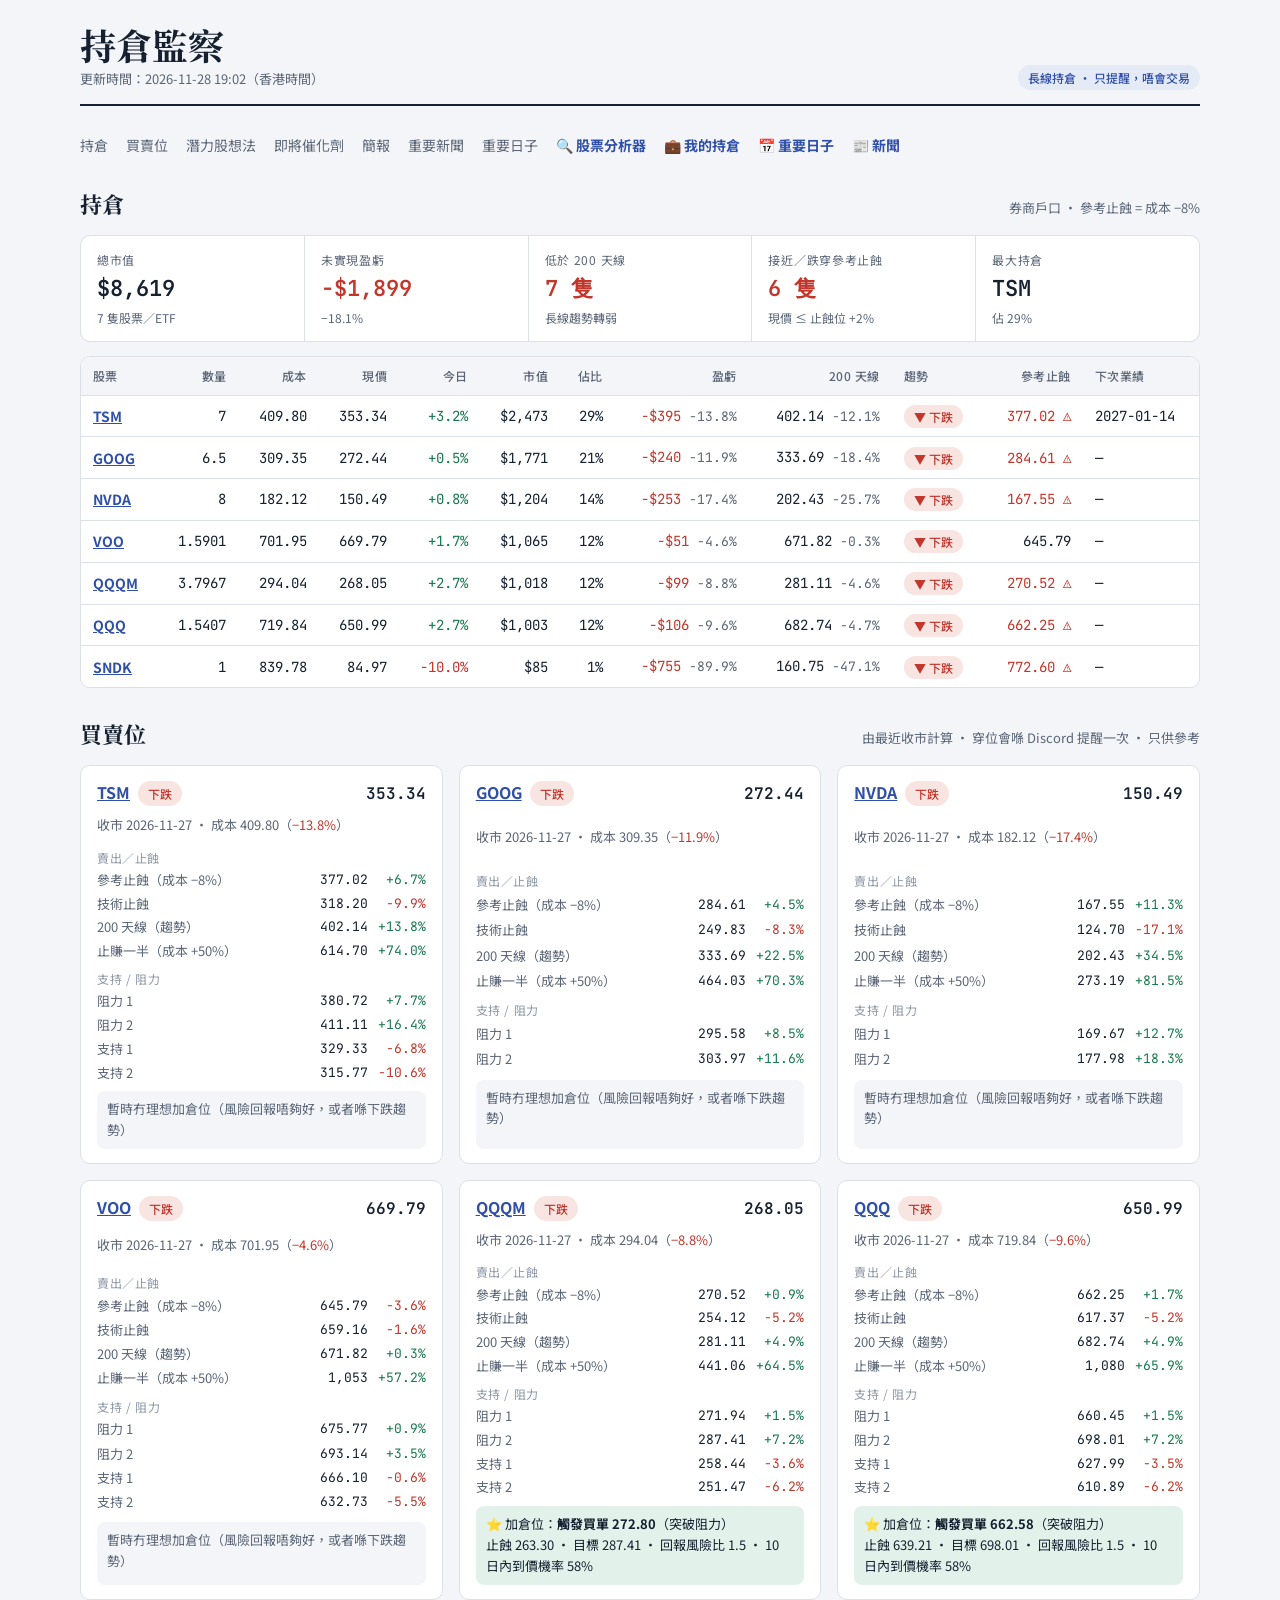
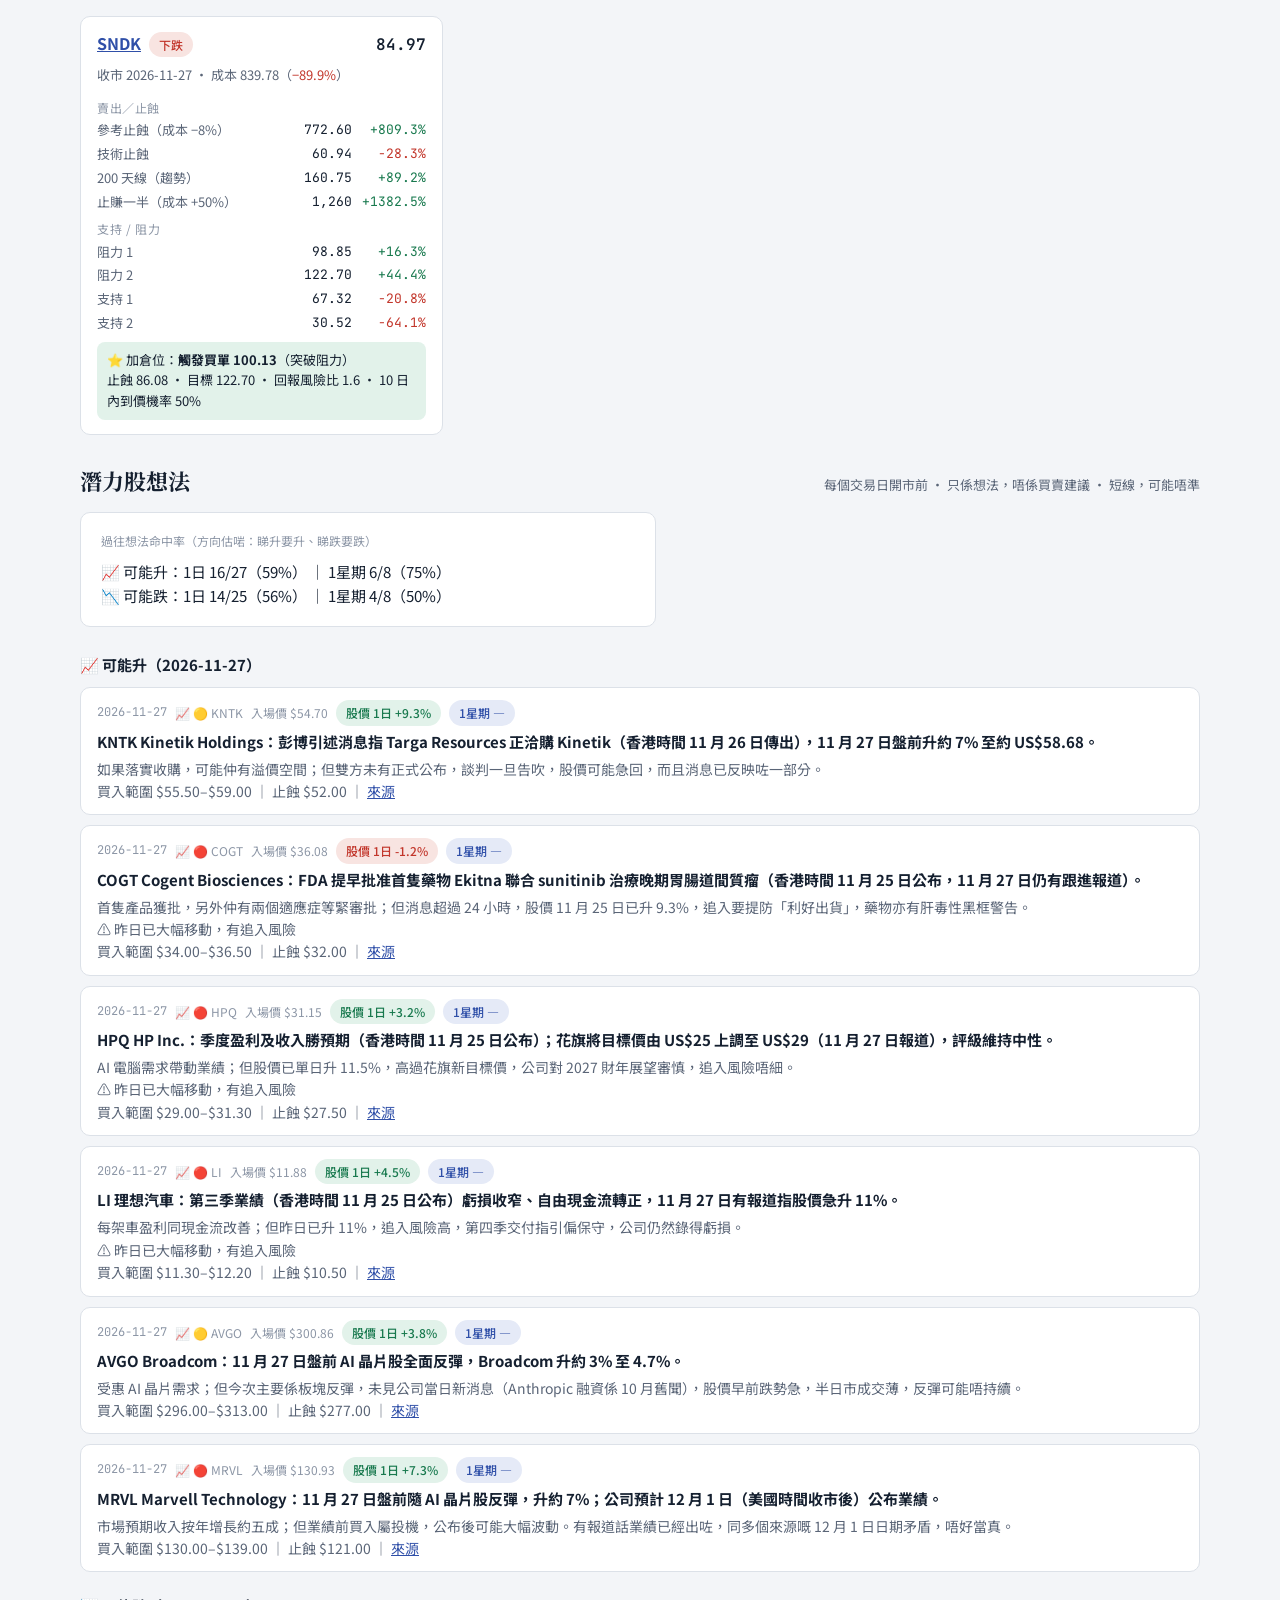
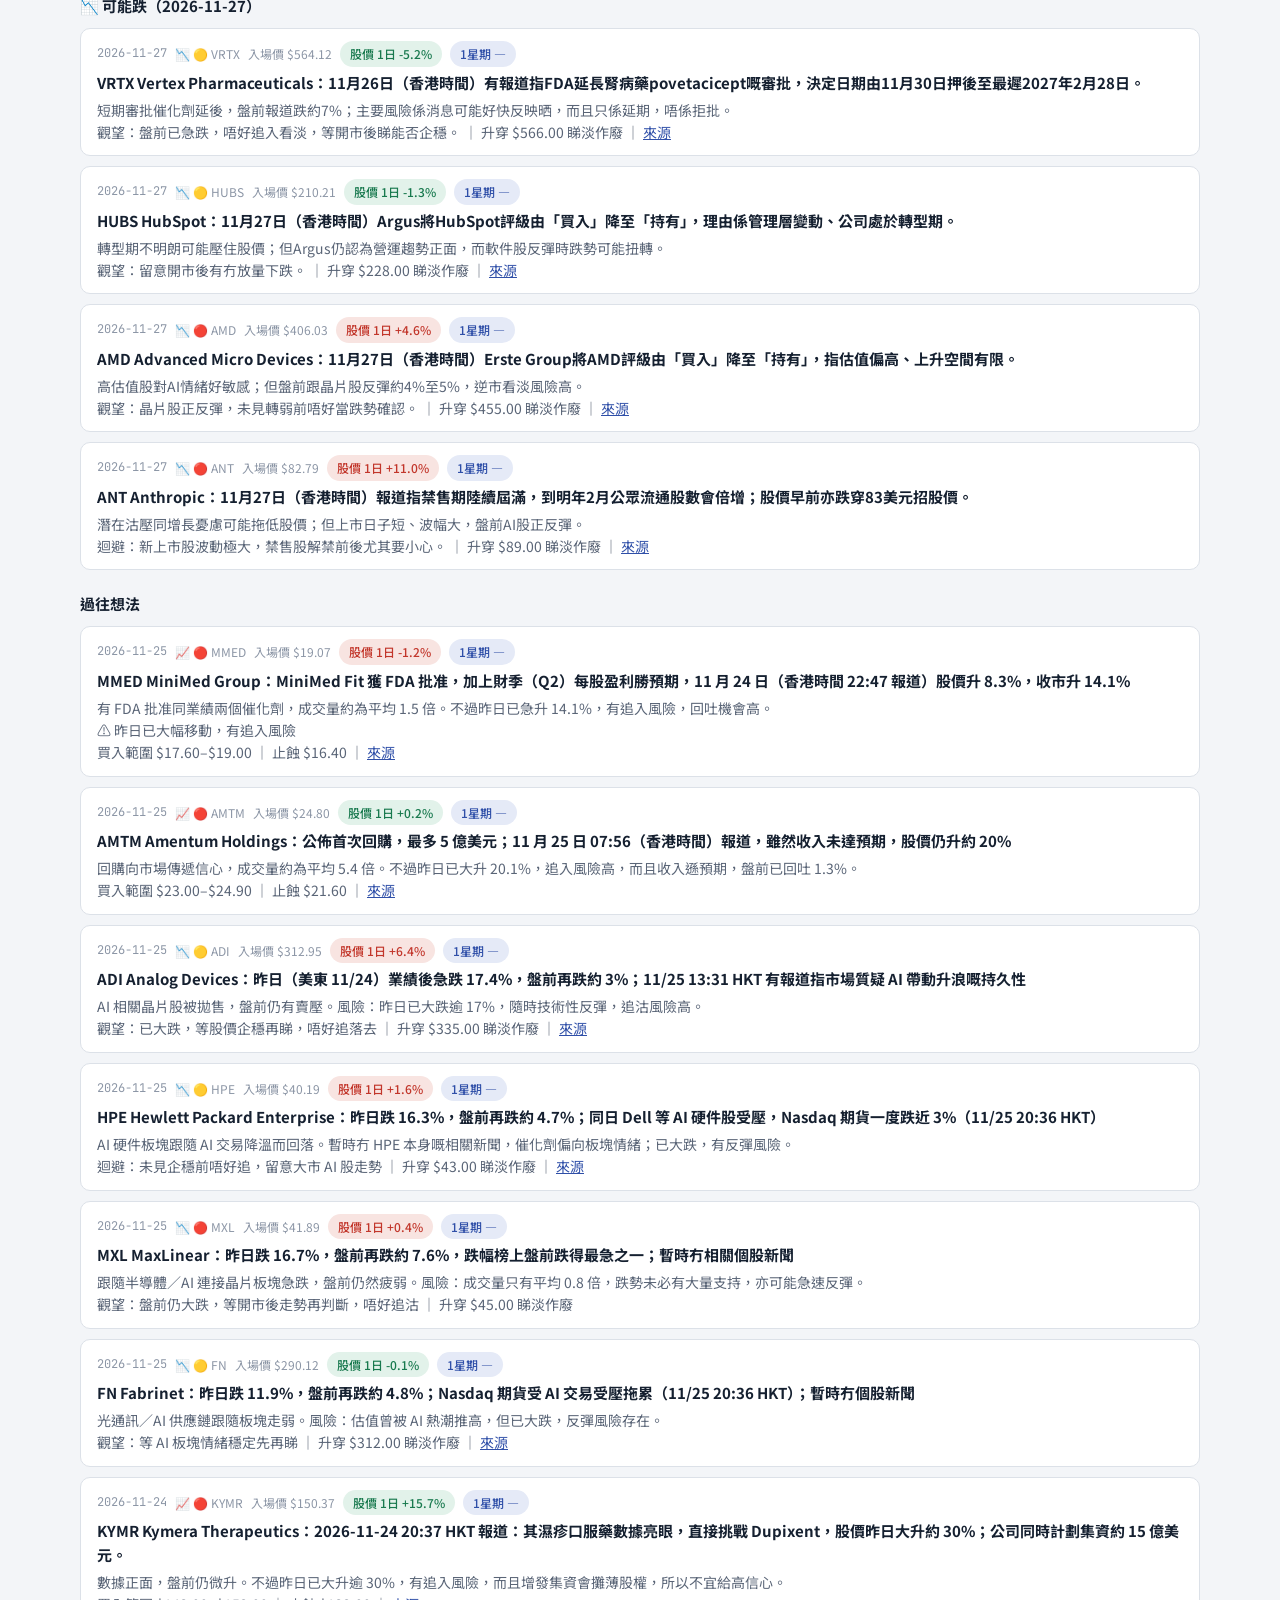
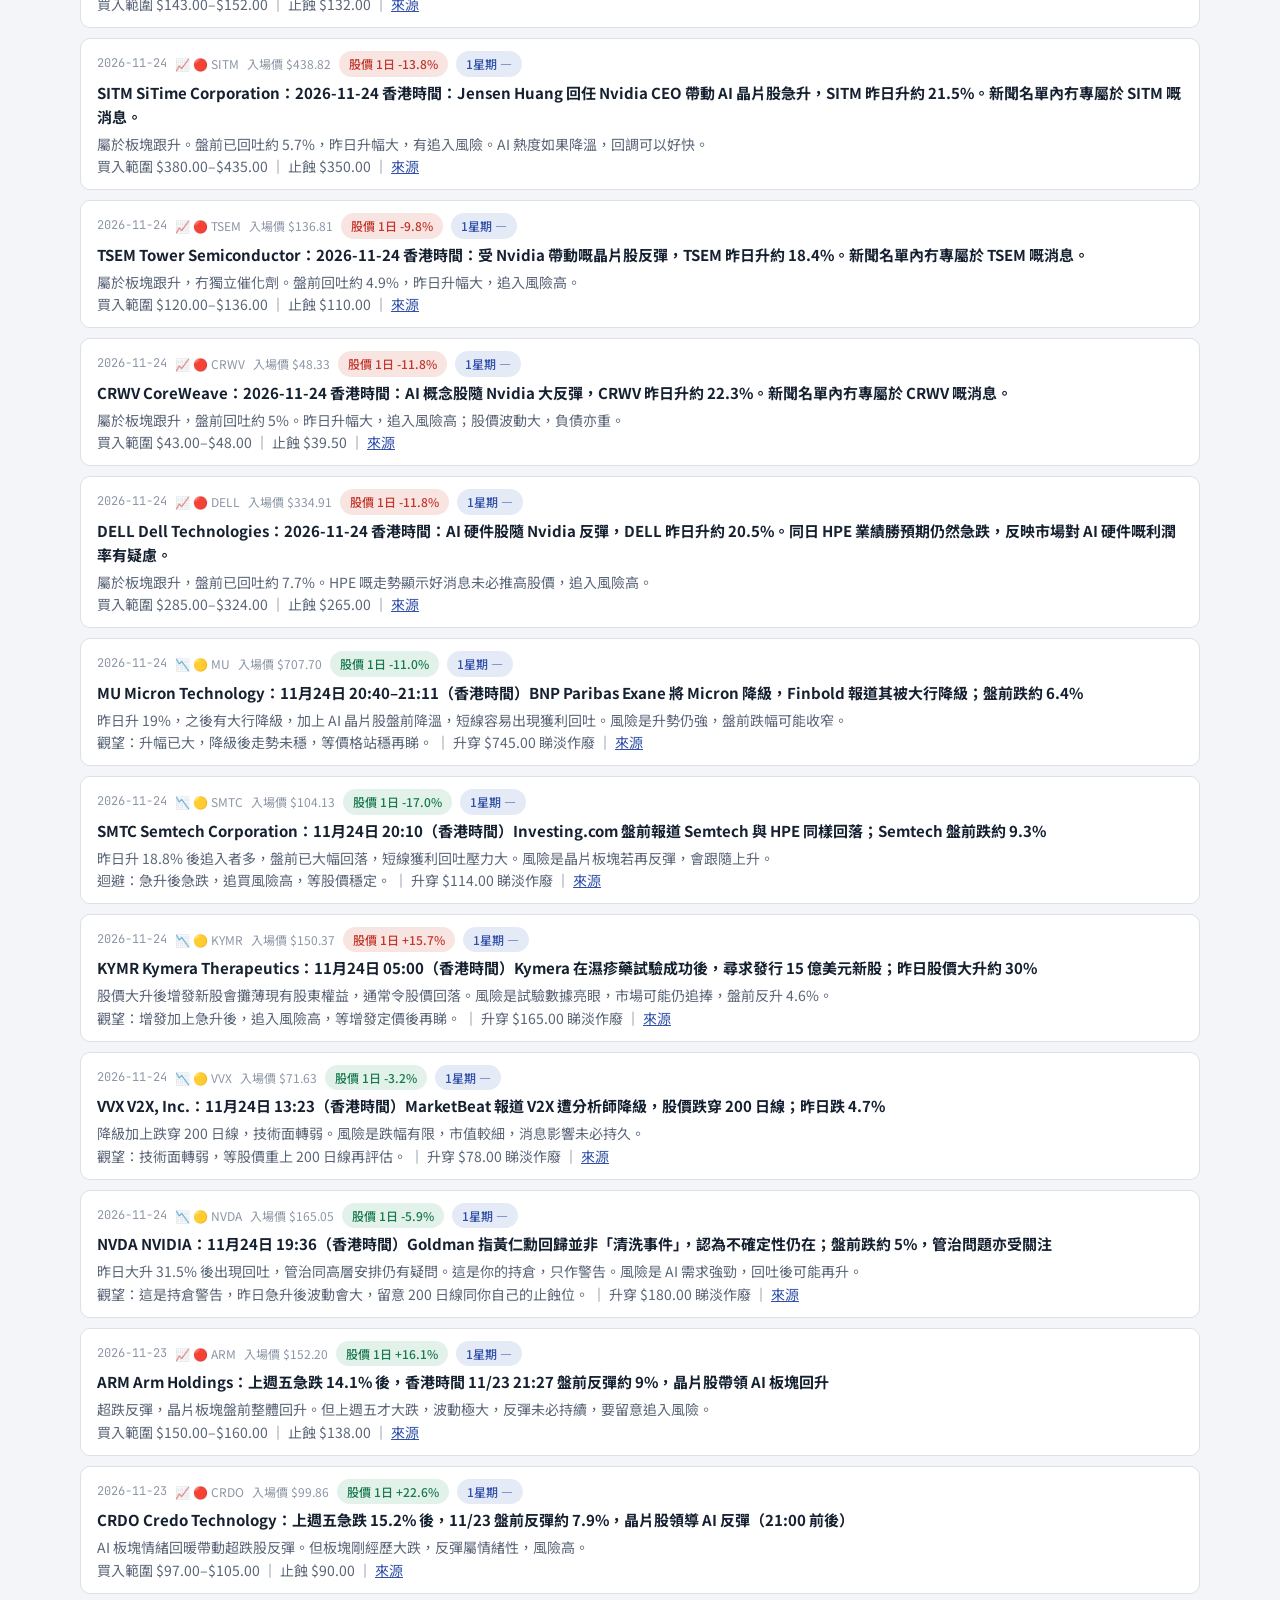
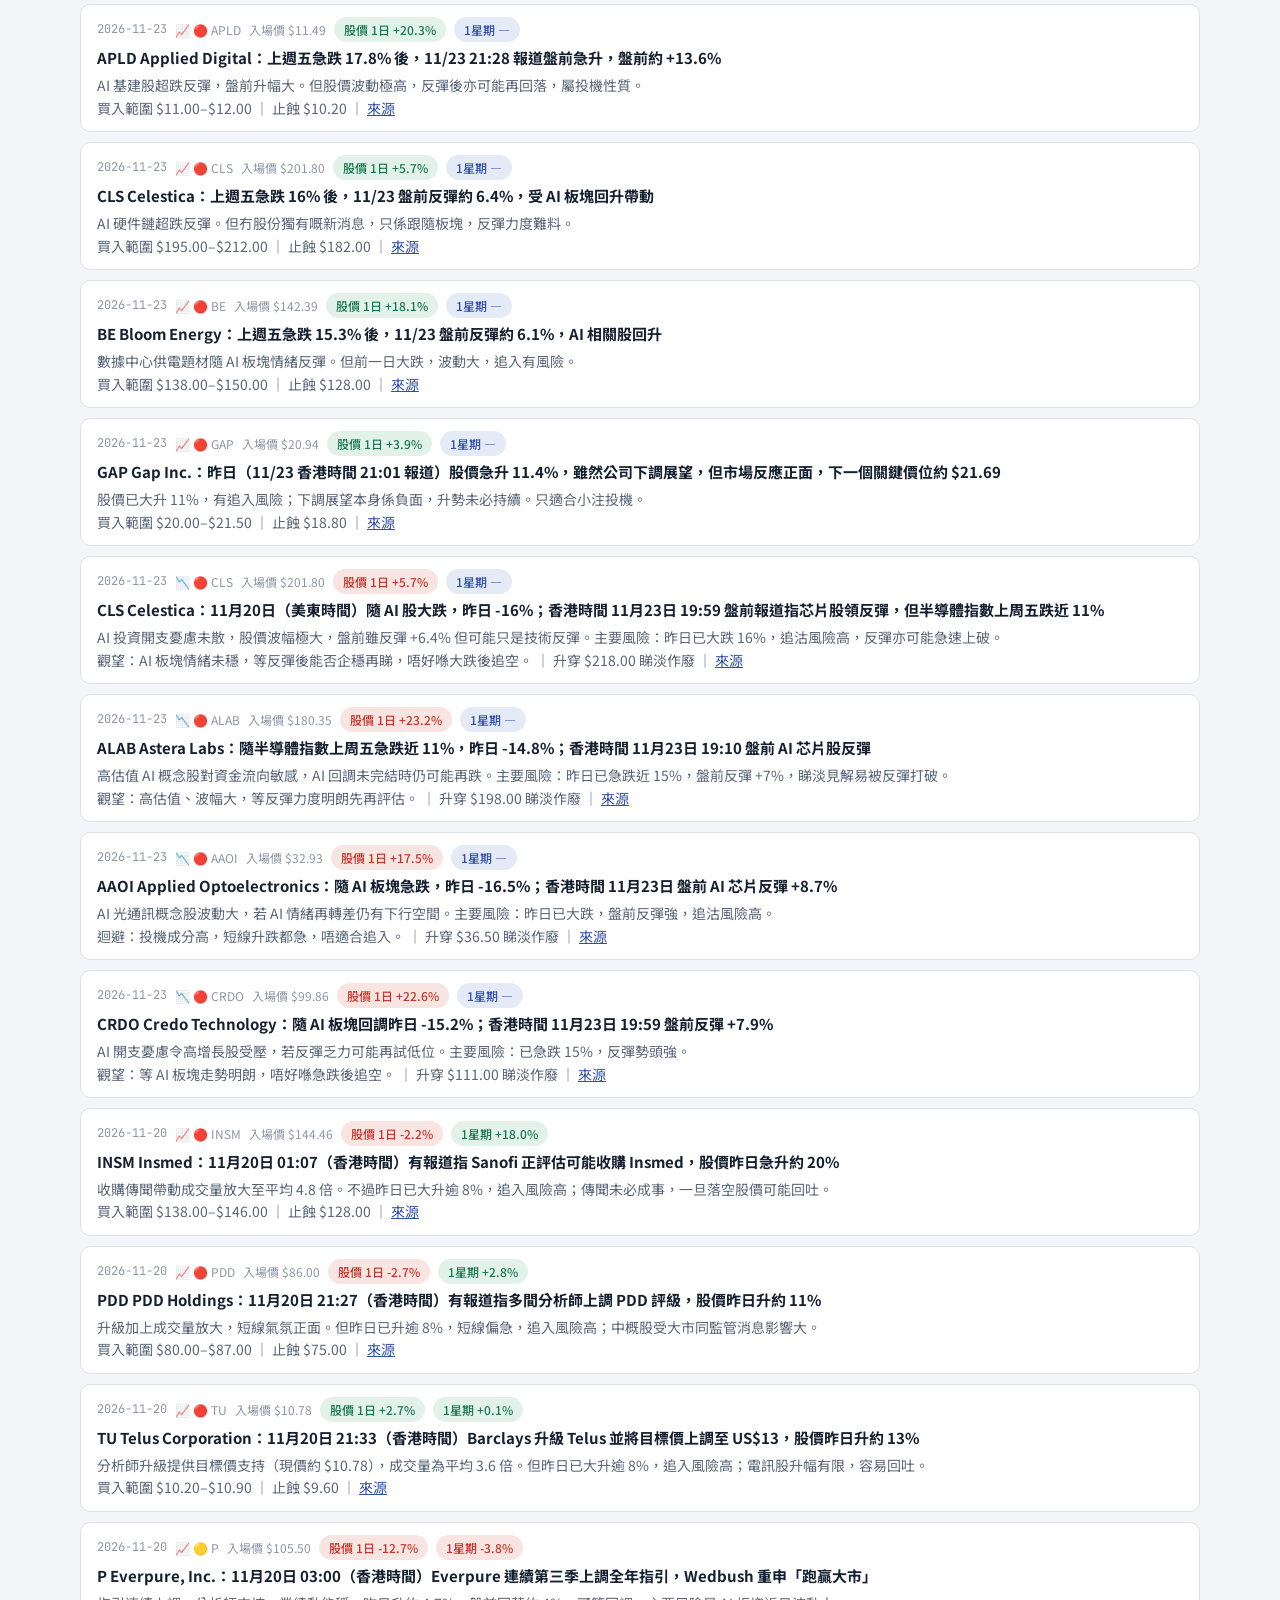
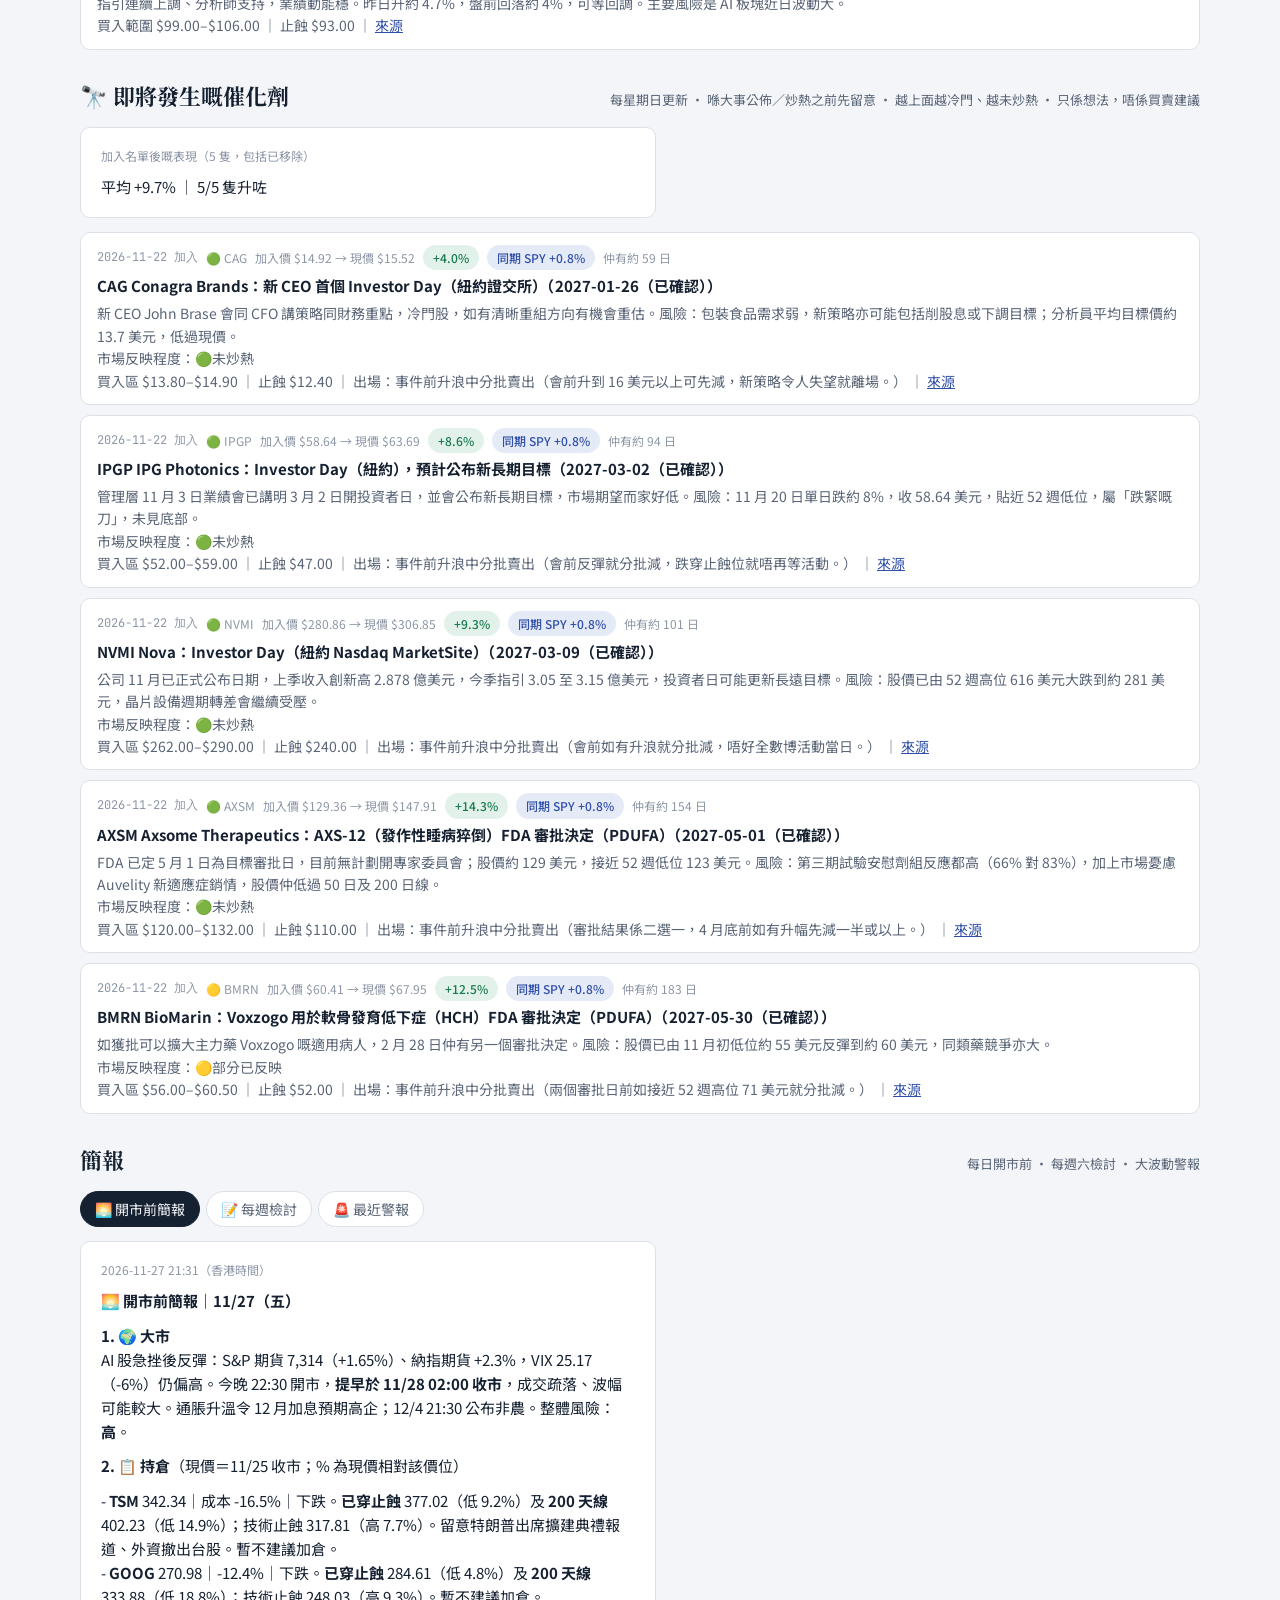
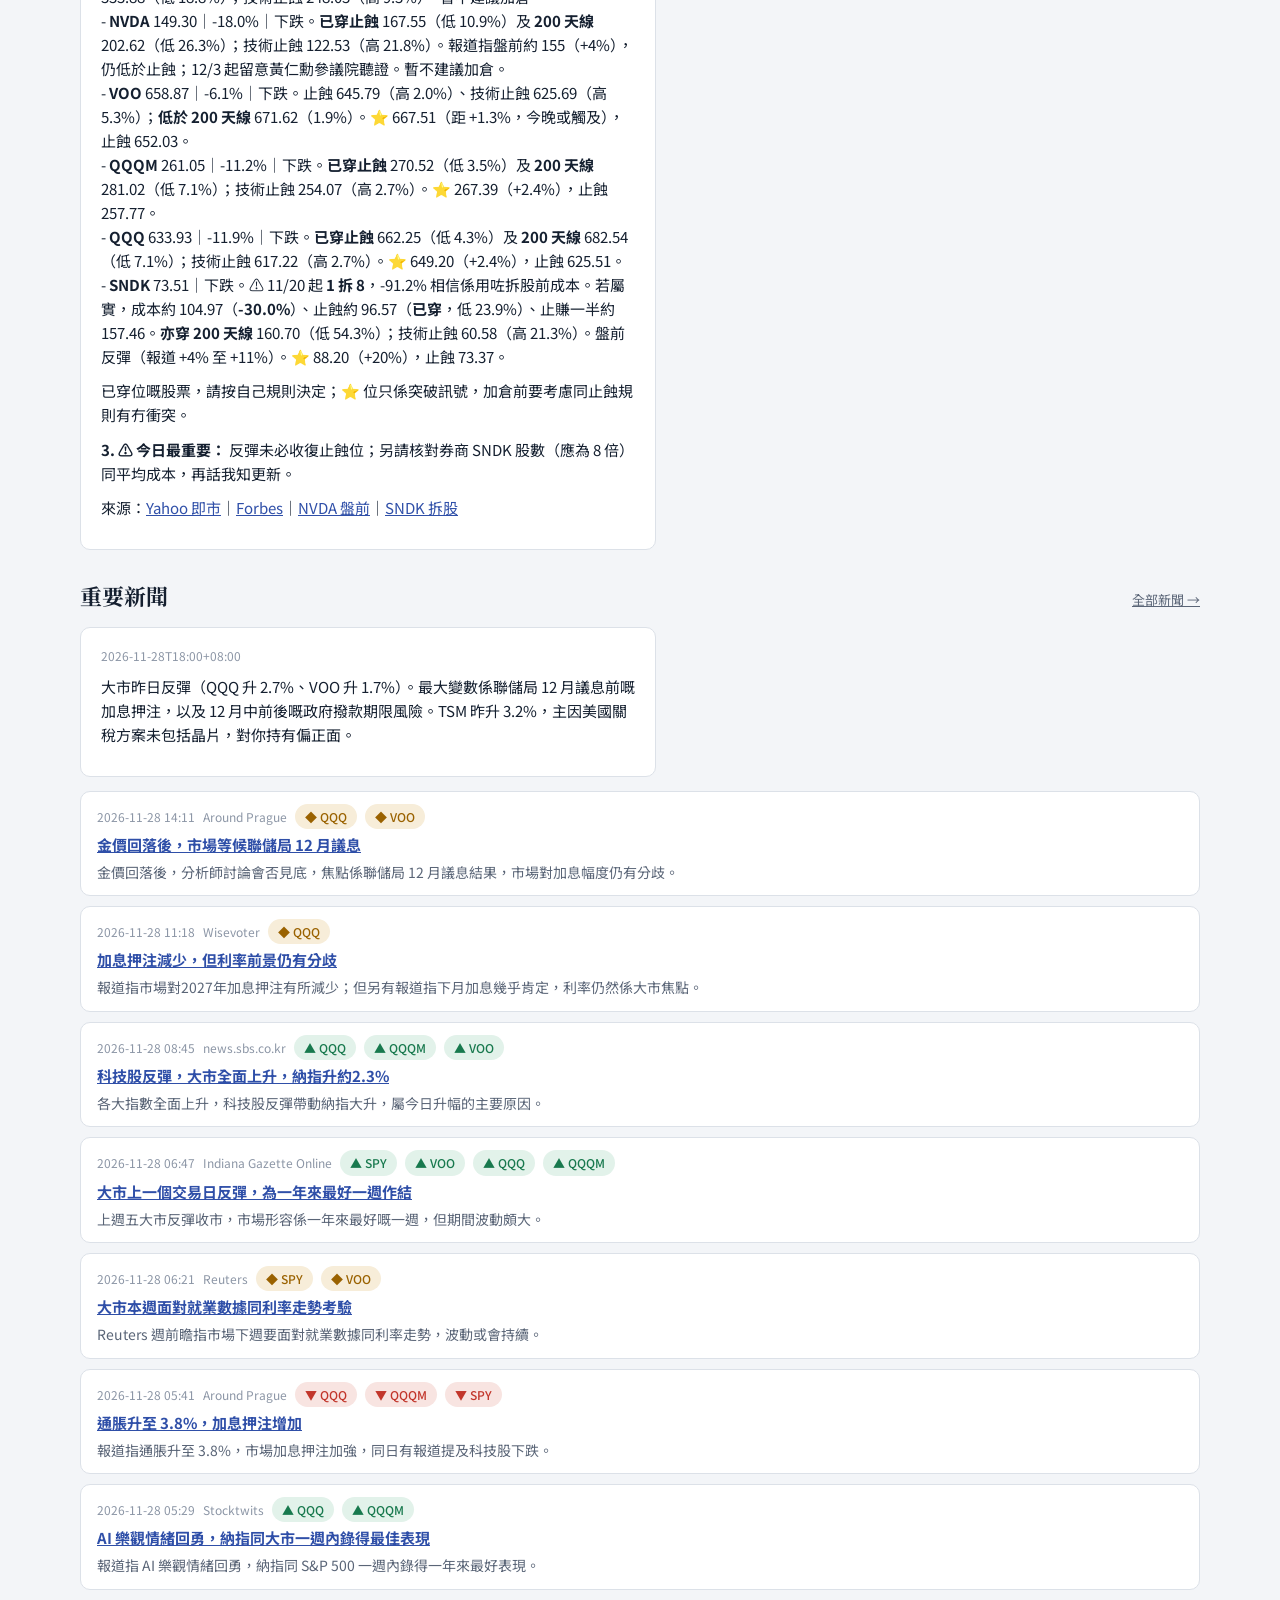
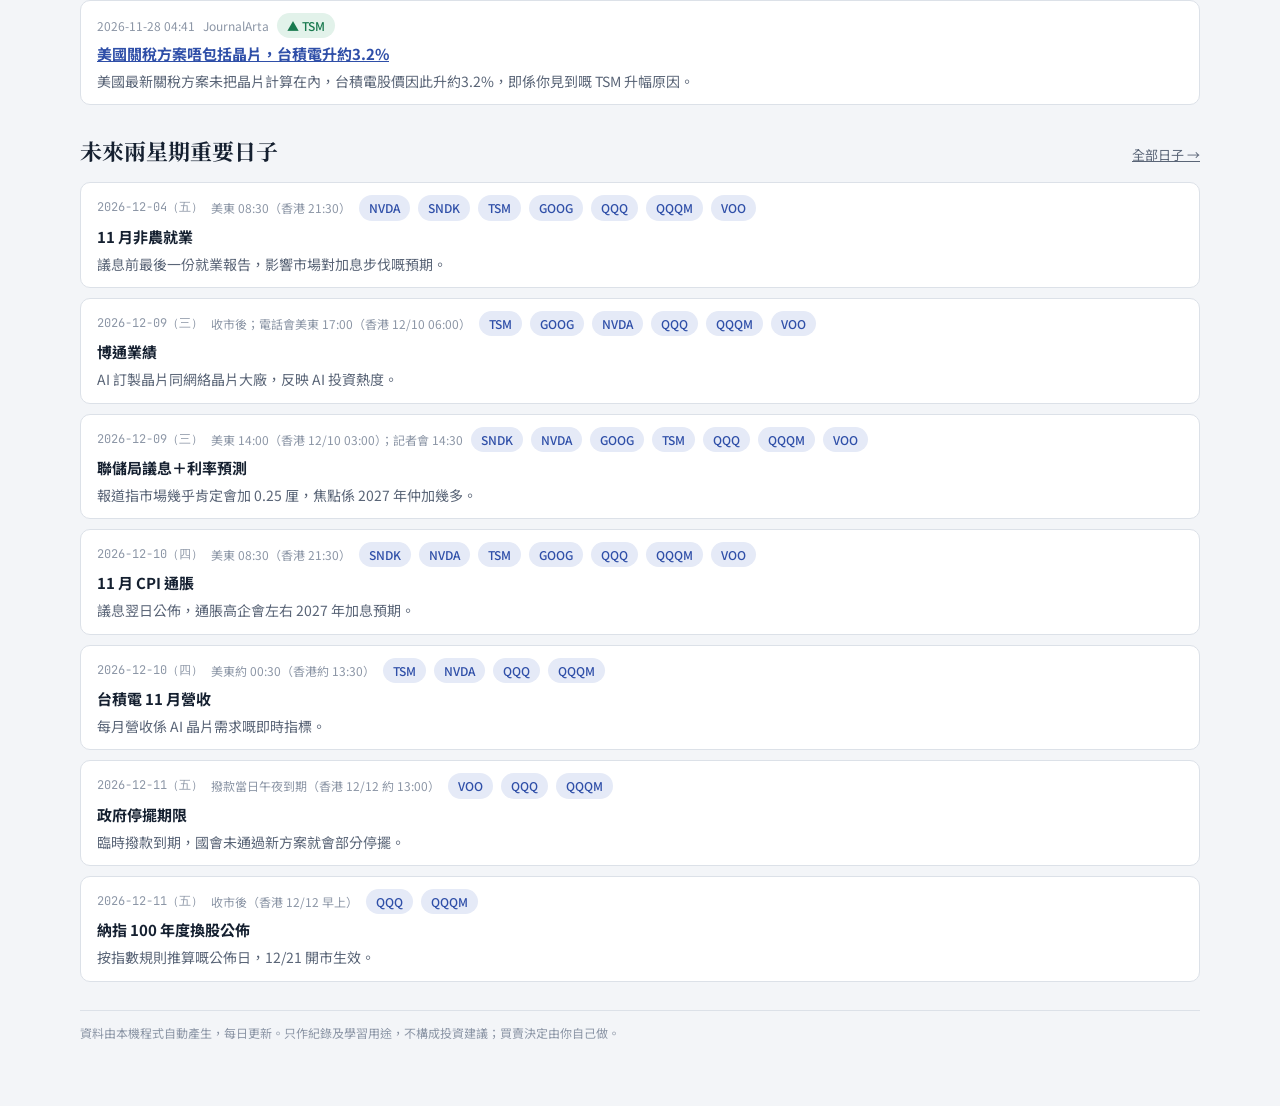
==== commit 4a9ac701: "Update dashboard 2026-11-28 19:02" ====
--- a/index.html
+++ b/index.html
@@ -188,7 +188,7 @@
 </div>
 
 <script>
-const DATA = {"updated": "2026-11-28 18:01", "real": {"total": 8618.848746069336, "cost": 10517.7827409, "rows": [{"sym": "TSM", "qty": 7, "cost": 409.8, "last": 353.3399963378906, "day": 0.032131799140241224, "value": 2473.3799743652344, "pnl": -395.22002563476553, "pct": -0.1377745330944592, "ma200": 402.1437944030762, "vs200": -0.12135907290979753, "stop": 377.016, "trend": "下跌", "earnings": "2027-01-14", "weight": 0.2869733588831374}, {"sym": "GOOG", "qty": 6.5, "cost": 309.354, "last": 272.44000244140625, "day": 0.005387819750113598, "value": 1770.8600158691406, "pnl": -239.9409841308593, "pct": -0.11932607161566922, "ma200": 333.69066299438475, "vs200": -0.18355521249334206, "stop": 284.60568, "trend": "下跌", "earnings": "", "weight": 0.2054636376670085}, {"sym": "NVDA", "qty": 8, "cost": 182.124, "last": 150.49000549316406, "day": 0.007970545325399092, "value": 1203.9200439453125, "pnl": -253.07195605468746, "pct": -0.17369481510858498, "ma200": 202.42504707336425, "vs200": -0.2565643053123635, "stop": 167.55408, "trend": "下跌", "earnings": "", "weight": 0.13968455409945157}, {"sym": "VOO", "qty": 1.5901, "cost": 701.95, "last": 669.7899780273438, "day": 0.016573805137710007, "value": 1065.0330440612793, "pnl": -51.13765093872075, "pct": -0.0458152603072246, "ma200": 671.8168359375, "vs200": -0.0030169799292507626, "stop": 645.7940000000001, "trend": "下跌", "earnings": "", "weight": 0.1235702209702882}, {"sym": "QQQM", "qty": 3.7967, "cost": 294.042, "last": 268.04998779296875, "day": 0.026814787693273168, "value": 1017.7053886535645, "pnl": -98.68387274643544, "pct": -0.08839557684627097, "ma200": 281.1059636688232, "vs200": -0.04644503341535644, "stop": 270.51864, "trend": "下跌", "earnings": "", "weight": 0.11807904032631893}, {"sym": "QQQ", "qty": 1.5407, "cost": 719.835, "last": 650.989990234375, "day": 0.02691148510986907, "value": 1002.9802779541016, "pnl": -106.06950654589843, "pct": -0.09563998661585649, "ma200": 682.743735961914, "vs200": -0.046509025356052947, "stop": 662.2482000000001, "trend": "下跌", "earnings": "", "weight": 0.11637056264753633}, {"sym": "SNDK", "qty": 1, "cost": 839.78, "last": 84.97000122070312, "day": -0.09984634522528557, "value": 84.97000122070312, "pnl": -754.8099987792968, "pct": -0.8988187367873691, "ma200": 160.7540715408325, "vs200": -0.4714286213328026, "stop": 772.5976, "trend": "下跌", "earnings": "", "weight": 0.009858625406259052}]}, "levels": {"TSM": {"asof": "2026-11-27", "close": 353.3399963378906, "cost": 409.8, "pnl_pct": -0.1377745330944592, "ma20": 375.57800140380857, "ma50": 416.72460083007815, "ma200": 402.1437944030762, "atr": 22.260382607060517, "bb_lo": 323.91665041588726, "vs200": -0.12135907290979753, "trend": "下跌", "support": [{"price": 329.3305544004074, "touches": 1}, {"price": 315.76599843043306, "touches": 4}, {"price": 272.9339478788392, "touches": 1}], "resistance": [{"price": 380.7151167478564, "touches": 6}, {"price": 411.1114013875169, "touches": 9}, {"price": 439.050366602538, "touches": 5}], "exit": {"rule_b_stop": 377.016, "half_take_profit": 614.7, "tech_stop": 318.20036309687714, "tech_stop_how": "最近支持位 − 0.5 ATR", "trend_exit": 402.1437944030762, "tp1": 380.7151167478564, "tp2": 411.1114013875169}, "entries": [{"kind": "break", "price": 404.36983266378223, "term": "長線", "stop": 369.5849254443262, "tp": 439.050366602538, "name": "企返 200 天線", "why": "而家喺 200 天線之下；升返上去先代表趨勢轉好", "risk": -0.08602250813397927, "rr": 0.9969994664628031, "dist": 0.1444213416391531, "reach": 0.06224066390041494, "order": "觸發買單", "against": false}, {"kind": "break", "price": 382.9411550085625, "term": "短線", "stop": 358.4547341407959, "tp": 411.1114013875169, "name": "突破阻力", "why": "升穿 380.72（觸及 6 次）代表買家贏咗", "risk": -0.06394303810782387, "rr": 1.1504436083607927, "dist": 0.08377528436482162, "reach": 0.3029045643153527, "order": "觸發買單", "against": false}, {"kind": "dip", "price": 331.5565926611134, "term": "短線", "stop": 309.2962100540529, "tp": 380.7151167478564, "name": "最近支持位", "why": "以前喺 329.33 附近轉角 1 次，買家多數喺度承接", "risk": -0.0671390136700224, "rr": 2.208341381839094, "dist": -0.0616499799132455, "reach": 0.36099585062240663, "order": "限價買單", "against": true}, {"kind": "dip", "price": 317.9920366911391, "term": "短線", "stop": 295.73165408407857, "tp": 380.7151167478564, "name": "第二支持位", "why": "以前喺 315.77 附近轉角 4 次，買家多數喺度承接", "risk": -0.07000295617050845, "rr": 2.8176999993173006, "dist": -0.1000395087256103, "reach": 0.17842323651452283, "order": "限價買單", "against": true}], "alerts": [{"id": "S1", "name": "支持位 1", "price": 329.33, "up": "重返支持位之上", "down": "跌穿支持位，下一個支持位要留意"}, {"id": "S2", "name": "支持位 2", "price": 315.77, "up": "重返支持位之上", "down": "跌穿支持位，下一個支持位要留意"}, {"id": "R1", "name": "阻力位 1", "price": 380.72, "up": "突破阻力位（升勢加強；可考慮分段止賺）", "down": "升唔過阻力位，回落"}, {"id": "R2", "name": "阻力位 2", "price": 411.11, "up": "突破阻力位（升勢加強；可考慮分段止賺）", "down": "升唔過阻力位，回落"}, {"id": "MA50", "name": "50 天線", "price": 416.72, "up": "企返 50 天線之上（中期轉強）", "down": "跌穿 50 天線（中期轉弱）"}, {"id": "MA200", "name": "200 天線", "price": 402.14, "up": "企返 200 天線之上（長期趨勢轉好）", "down": "跌穿 200 天線（規則 B：收市確認就考慮賣出）"}, {"id": "STOP_B", "name": "參考止蝕（成本 −8%）", "price": 377.02, "up": "重返止蝕位之上", "down": "跌穿參考止蝕位（規則 B：考慮全部賣出）"}, {"id": "STOP_T", "name": "技術止蝕（最近支持位 − 0.5 ATR）", "price": 318.2, "up": "重返技術止蝕位之上", "down": "跌穿技術止蝕位"}, {"id": "TP_HALF", "name": "止賺一半（成本 +50%）", "price": 614.7, "up": "到咗止賺位（規則 B：考慮賣一半）", "down": "跌返止賺位之下"}]}, "GOOG": {"asof": "2026-11-27", "close": 272.44000244140625, "cost": 309.354, "pnl_pct": -0.11932607161566922, "ma20": 280.4770004272461, "ma50": 313.8609997558594, "ma200": 333.69066299438475, "atr": 11.305715303785691, "bb_lo": 265.39077864160487, "vs200": -0.18355521249334206, "trend": "下跌", "support": [], "resistance": [{"price": 295.5839603528567, "touches": 3}, {"price": 303.97029351548986, "touches": 2}, {"price": 311.80306713488517, "touches": 3}], "exit": {"rule_b_stop": 284.60568, "half_take_profit": 464.03099999999995, "tech_stop": 249.82857183383487, "tech_stop_how": "現價 − 2 ATR", "trend_exit": 333.69066299438475, "tp1": 295.5839603528567, "tp2": 303.97029351548986}, "entries": [{"kind": "break", "price": 296.7145318832353, "term": "短線", "stop": 284.278245049071, "tp": 311.80306713488517, "name": "突破阻力", "why": "升穿 295.58（觸及 3 次）代表買家贏咗", "risk": -0.041913305543990864, "rr": 1.2132669061797061, "dist": 0.08910045963991564, "reach": 0.13278008298755187, "order": "觸發買單", "against": false}], "alerts": [{"id": "R1", "name": "阻力位 1", "price": 295.58, "up": "突破阻力位（升勢加強；可考慮分段止賺）", "down": "升唔過阻力位，回落"}, {"id": "R2", "name": "阻力位 2", "price": 303.97, "up": "突破阻力位（升勢加強；可考慮分段止賺）", "down": "升唔過阻力位，回落"}, {"id": "MA50", "name": "50 天線", "price": 313.86, "up": "企返 50 天線之上（中期轉強）", "down": "跌穿 50 天線（中期轉弱）"}, {"id": "MA200", "name": "200 天線", "price": 333.69, "up": "企返 200 天線之上（長期趨勢轉好）", "down": "跌穿 200 天線（規則 B：收市確認就考慮賣出）"}, {"id": "STOP_B", "name": "參考止蝕（成本 −8%）", "price": 284.61, "up": "重返止蝕位之上", "down": "跌穿參考止蝕位（規則 B：考慮全部賣出）"}, {"id": "STOP_T", "name": "技術止蝕（現價 − 2 ATR）", "price": 249.83, "up": "重返技術止蝕位之上", "down": "跌穿技術止蝕位"}, {"id": "TP_HALF", "name": "止賺一半（成本 +50%）", "price": 464.03, "up": "到咗止賺位（規則 B：考慮賣一半）", "down": "跌返止賺位之下"}]}, "NVDA": {"asof": "2026-11-27", "close": 150.49000549316406, "cost": 182.124, "pnl_pct": -0.17369481510858498, "ma20": 169.31900177001953, "ma50": 202.27740173339845, "ma200": 202.42504707336425, "atr": 12.897387638133178, "bb_lo": 125.94199444568814, "vs200": -0.2565643053123635, "trend": "下跌", "support": [], "resistance": [{"price": 169.66769946839958, "touches": 4}, {"price": 177.9785174578935, "touches": 2}, {"price": 192.2751225662626, "touches": 11}], "exit": {"rule_b_stop": 167.55408, "half_take_profit": 273.186, "tech_stop": 124.6952302168977, "tech_stop_how": "現價 − 2 ATR", "trend_exit": 202.42504707336425, "tp1": 169.66769946839958, "tp2": 177.9785174578935}, "entries": [{"kind": "break", "price": 170.9574382322129, "term": "短線", "stop": 156.7703118302664, "tp": 192.2751225662626, "name": "突破阻力", "why": "升穿 169.67（觸及 4 次）代表買家贏咗", "risk": -0.08298630670094631, "rr": 1.5026076268077015, "dist": 0.1360052627546655, "reach": 0.06639004149377593, "order": "觸發買單", "against": false}], "alerts": [{"id": "R1", "name": "阻力位 1", "price": 169.67, "up": "突破阻力位（升勢加強；可考慮分段止賺）", "down": "升唔過阻力位，回落"}, {"id": "R2", "name": "阻力位 2", "price": 177.98, "up": "突破阻力位（升勢加強；可考慮分段止賺）", "down": "升唔過阻力位，回落"}, {"id": "MA50", "name": "50 天線", "price": 202.28, "up": "企返 50 天線之上（中期轉強）", "down": "跌穿 50 天線（中期轉弱）"}, {"id": "MA200", "name": "200 天線", "price": 202.43, "up": "企返 200 天線之上（長期趨勢轉好）", "down": "跌穿 200 天線（規則 B：收市確認就考慮賣出）"}, {"id": "STOP_B", "name": "參考止蝕（成本 −8%）", "price": 167.55, "up": "重返止蝕位之上", "down": "跌穿參考止蝕位（規則 B：考慮全部賣出）"}, {"id": "STOP_T", "name": "技術止蝕（現價 − 2 ATR）", "price": 124.7, "up": "重返技術止蝕位之上", "down": "跌穿技術止蝕位"}, {"id": "TP_HALF", "name": "止賺一半（成本 +50%）", "price": 273.19, "up": "到咗止賺位（規則 B：考慮賣一半）", "down": "跌返止賺位之下"}]}, "VOO": {"asof": "2026-11-27", "close": 669.7899780273438, "cost": 701.95, "pnl_pct": -0.0458152603072246, "ma20": 678.754995727539, "ma50": 696.0682580566406, "ma200": 671.8168359375, "atr": 13.880760880751932, "bb_lo": 644.307586541434, "vs200": -0.0030169799292507626, "trend": "下跌", "support": [{"price": 666.0992763761102, "touches": 4}, {"price": 632.7310429336322, "touches": 6}, {"price": 615.8355768594471, "touches": 5}], "resistance": [{"price": 675.7683219864614, "touches": 2}, {"price": 693.1379905362844, "touches": 8}, {"price": 713.7322239929623, "touches": 5}], "exit": {"rule_b_stop": 645.7940000000001, "half_take_profit": 1052.9250000000002, "tech_stop": 659.1588959357342, "tech_stop_how": "最近支持位 − 0.5 ATR", "trend_exit": 671.8168359375, "tp1": 675.7683219864614, "tp2": 693.1379905362844}, "entries": [{"kind": "break", "price": 677.1563980745366, "term": "短線", "stop": 661.8875611057094, "tp": 693.1379905362844, "name": "突破阻力 + 企返 200 天線", "why": "升穿 675.77（觸及 2 次）代表買家贏咗；而家喺 200 天線之下；升返上去先代表趨勢轉好", "risk": -0.022548464449635874, "rr": 1.0466804049565688, "dist": 0.01099810431456194, "reach": 0.5767634854771784, "order": "觸發買單", "against": false}, {"kind": "dip", "price": 667.4873524641854, "term": "短線", "stop": 653.6065915834334, "tp": 693.1379905362844, "name": "最近支持位", "why": "以前喺 666.10 附近轉角 4 次，買家多數喺度承接", "risk": -0.02079554141289397, "rr": 1.8479273789427504, "dist": -0.003437832214121861, "reach": 0.8755186721991701, "order": "限價買單", "against": true}, {"kind": "dip", "price": 634.1191190217074, "term": "短線", "stop": 620.2383581409555, "tp": 666.0992763761102, "name": "第二支持位", "why": "以前喺 632.73 附近轉角 6 次，買家多數喺度承接", "risk": -0.021889831838167284, "rr": 2.3039196214919833, "dist": -0.05325678223895447, "reach": 0.029045643153526972, "order": "限價買單", "against": true}], "alerts": [{"id": "S1", "name": "支持位 1", "price": 666.1, "up": "重返支持位之上", "down": "跌穿支持位，下一個支持位要留意"}, {"id": "S2", "name": "支持位 2", "price": 632.73, "up": "重返支持位之上", "down": "跌穿支持位，下一個支持位要留意"}, {"id": "R1", "name": "阻力位 1", "price": 675.77, "up": "突破阻力位（升勢加強；可考慮分段止賺）", "down": "升唔過阻力位，回落"}, {"id": "R2", "name": "阻力位 2", "price": 693.14, "up": "突破阻力位（升勢加強；可考慮分段止賺）", "down": "升唔過阻力位，回落"}, {"id": "MA50", "name": "50 天線", "price": 696.07, "up": "企返 50 天線之上（中期轉強）", "down": "跌穿 50 天線（中期轉弱）"}, {"id": "MA200", "name": "200 天線", "price": 671.82, "up": "企返 200 天線之上（長期趨勢轉好）", "down": "跌穿 200 天線（規則 B：收市確認就考慮賣出）"}, {"id": "STOP_B", "name": "參考止蝕（成本 −8%）", "price": 645.79, "up": "重返止蝕位之上", "down": "跌穿參考止蝕位（規則 B：考慮全部賣出）"}, {"id": "STOP_T", "name": "技術止蝕（最近支持位 − 0.5 ATR）", "price": 659.16, "up": "重返技術止蝕位之上", "down": "跌穿技術止蝕位"}, {"id": "TP_HALF", "name": "止賺一半（成本 +50%）", "price": 1052.93, "up": "到咗止賺位（規則 B：考慮賣一半）", "down": "跌返止賺位之下"}]}, "QQQM": {"asof": "2026-11-27", "close": 268.04998779296875, "cost": 294.042, "pnl_pct": -0.08839557684627097, "ma20": 273.2620002746582, "ma50": 290.60514251708986, "ma200": 281.1059636688232, "atr": 8.63509857841271, "bb_lo": 255.15610686581977, "vs200": -0.04644503341535644, "trend": "下跌", "support": [{"price": 258.4413243992957, "touches": 4}, {"price": 251.47187902201932, "touches": 5}, {"price": 244.0011380500854, "touches": 4}], "resistance": [{"price": 271.93905059104804, "touches": 1}, {"price": 287.4114857284514, "touches": 7}, {"price": 297.7548822712753, "touches": 4}], "exit": {"rule_b_stop": 270.51864, "half_take_profit": 441.063, "tech_stop": 254.12377511008933, "tech_stop_how": "最近支持位 − 0.5 ATR", "trend_exit": 281.1059636688232, "tp1": 271.93905059104804, "tp2": 287.4114857284514}, "entries": [{"kind": "break", "price": 281.9694735266645, "term": "長線", "stop": 267.6215013018417, "tp": 297.7548822712753, "name": "企返 200 天線", "why": "而家喺 200 天線之下；升返上去先代表趨勢轉好", "risk": -0.05088484240995672, "rr": 1.1001839491507472, "dist": 0.05192869377948495, "reach": 0.17427385892116182, "order": "觸發買單", "against": false}, {"kind": "break", "price": 272.8025604488893, "term": "短線", "stop": 263.3039520126353, "tp": 287.4114857284514, "name": "突破阻力", "why": "升穿 271.94（觸及 1 次）代表買家贏咗", "risk": -0.03481861907976347, "rr": 1.5380068962315727, "dist": 0.017730172998893234, "reach": 0.5767634854771784, "order": "觸發買單", "against": false, "best": true}, {"kind": "dip", "price": 259.304834257137, "term": "短線", "stop": 250.66973567872427, "tp": 271.93905059104804, "name": "最近支持位", "why": "以前喺 258.44 附近轉角 4 次，買家多數喺度承接", "risk": -0.03330095485165463, "rr": 1.463123578634753, "dist": -0.03262508462632796, "reach": 0.4024896265560166, "order": "限價買單", "against": true}, {"kind": "dip", "price": 252.3353888798606, "term": "短線", "stop": 243.7002903014479, "tp": 271.93905059104804, "name": "第二支持位", "why": "以前喺 251.47 附近轉角 5 次，買家多數喺度承接", "risk": -0.03422071956194761, "rr": 2.2702302160389416, "dist": -0.05862562816173489, "reach": 0.16182572614107885, "order": "限價買單", "against": true}], "alerts": [{"id": "S1", "name": "支持位 1", "price": 258.44, "up": "重返支持位之上", "down": "跌穿支持位，下一個支持位要留意"}, {"id": "S2", "name": "支持位 2", "price": 251.47, "up": "重返支持位之上", "down": "跌穿支持位，下一個支持位要留意"}, {"id": "R1", "name": "阻力位 1", "price": 271.94, "up": "突破阻力位（升勢加強；可考慮分段止賺）", "down": "升唔過阻力位，回落"}, {"id": "R2", "name": "阻力位 2", "price": 287.41, "up": "突破阻力位（升勢加強；可考慮分段止賺）", "down": "升唔過阻力位，回落"}, {"id": "MA50", "name": "50 天線", "price": 290.61, "up": "企返 50 天線之上（中期轉強）", "down": "跌穿 50 天線（中期轉弱）"}, {"id": "MA200", "name": "200 天線", "price": 281.11, "up": "企返 200 天線之上（長期趨勢轉好）", "down": "跌穿 200 天線（規則 B：收市確認就考慮賣出）"}, {"id": "STOP_B", "name": "參考止蝕（成本 −8%）", "price": 270.52, "up": "重返止蝕位之上", "down": "跌穿參考止蝕位（規則 B：考慮全部賣出）"}, {"id": "STOP_T", "name": "技術止蝕（最近支持位 − 0.5 ATR）", "price": 254.12, "up": "重返技術止蝕位之上", "down": "跌穿技術止蝕位"}, {"id": "TP_HALF", "name": "止賺一半（成本 +50%）", "price": 441.06, "up": "到咗止賺位（規則 B：考慮賣一半）", "down": "跌返止賺位之下"}, {"id": "BUY", "name": "⭐ 建議加倉位（突破阻力，觸發買單）", "price": 272.8, "up": "升穿建議觸發買入位", "down": "跌返觸發位之下"}]}, "QQQ": {"asof": "2026-11-27", "close": 650.989990234375, "cost": 719.835, "pnl_pct": -0.09563998661585649, "ma20": 663.5130004882812, "ma50": 705.7159826660156, "ma200": 682.743735961914, "atr": 21.24566944963777, "bb_lo": 619.0394314095897, "vs200": -0.046509025356052947, "trend": "下跌", "support": [{"price": 627.9913282017133, "touches": 4}, {"price": 610.8874972502109, "touches": 5}, {"price": 592.7157827194193, "touches": 4}], "resistance": [{"price": 660.4517860132496, "touches": 1}, {"price": 698.0131347469691, "touches": 7}, {"price": 725.3197023142549, "touches": 5}], "exit": {"rule_b_stop": 662.2482000000001, "half_take_profit": 1079.7525, "tech_stop": 617.3684934768944, "tech_stop_how": "最近支持位 − 0.5 ATR", "trend_exit": 682.743735961914, "tp1": 660.4517860132496, "tp2": 698.0131347469691}, "entries": [{"kind": "break", "price": 684.8683029068778, "term": "長線", "stop": 649.8289512884307, "tp": 725.3197023142549, "name": "企返 200 天線", "why": "而家喺 200 天線之下；升返上去先代表趨勢轉好", "risk": -0.051162174493584955, "rr": 1.1544562766989297, "dist": 0.05204121903672543, "reach": 0.17427385892116182, "order": "觸發買單", "against": false}, {"kind": "break", "price": 662.5763529582134, "term": "短線", "stop": 639.2061165636119, "tp": 698.0131347469691, "name": "突破阻力", "why": "升穿 660.45（觸及 1 次）代表買家贏咗", "risk": -0.035271763458294525, "rr": 1.5163210671220018, "dist": 0.017798065865293866, "reach": 0.5809128630705395, "order": "觸發買單", "against": false, "best": true}, {"kind": "dip", "price": 630.1158951466771, "term": "短線", "stop": 608.8702256970394, "tp": 660.4517860132496, "name": "最近支持位", "why": "以前喺 627.99 附近轉角 4 次，買家多數喺度承接", "risk": -0.03371708222769432, "rr": 1.4278623198239497, "dist": -0.03206515522640008, "reach": 0.4107883817427386, "order": "限價買單", "against": true}, {"kind": "dip", "price": 613.0120641951747, "term": "短線", "stop": 591.766394745537, "tp": 660.4517860132496, "name": "第二支持位", "why": "以前喺 610.89 附近轉角 5 次，買家多數喺度承接", "risk": -0.03465783251351051, "rr": 2.232912543920042, "dist": -0.05833872503251103, "reach": 0.16182572614107885, "order": "限價買單", "against": true}], "alerts": [{"id": "S1", "name": "支持位 1", "price": 627.99, "up": "重返支持位之上", "down": "跌穿支持位，下一個支持位要留意"}, {"id": "S2", "name": "支持位 2", "price": 610.89, "up": "重返支持位之上", "down": "跌穿支持位，下一個支持位要留意"}, {"id": "R1", "name": "阻力位 1", "price": 660.45, "up": "突破阻力位（升勢加強；可考慮分段止賺）", "down": "升唔過阻力位，回落"}, {"id": "R2", "name": "阻力位 2", "price": 698.01, "up": "突破阻力位（升勢加強；可考慮分段止賺）", "down": "升唔過阻力位，回落"}, {"id": "MA50", "name": "50 天線", "price": 705.72, "up": "企返 50 天線之上（中期轉強）", "down": "跌穿 50 天線（中期轉弱）"}, {"id": "MA200", "name": "200 天線", "price": 682.74, "up": "企返 200 天線之上（長期趨勢轉好）", "down": "跌穿 200 天線（規則 B：收市確認就考慮賣出）"}, {"id": "STOP_B", "name": "參考止蝕（成本 −8%）", "price": 662.25, "up": "重返止蝕位之上", "down": "跌穿參考止蝕位（規則 B：考慮全部賣出）"}, {"id": "STOP_T", "name": "技術止蝕（最近支持位 − 0.5 ATR）", "price": 617.37, "up": "重返技術止蝕位之上", "down": "跌穿技術止蝕位"}, {"id": "TP_HALF", "name": "止賺一半（成本 +50%）", "price": 1079.75, "up": "到咗止賺位（規則 B：考慮賣一半）", "down": "跌返止賺位之下"}, {"id": "BUY", "name": "⭐ 建議加倉位（突破阻力，觸發買單）", "price": 662.58, "up": "升穿建議觸發買入位", "down": "跌返觸發位之下"}]}, "SNDK": {"asof": "2026-11-27", "close": 84.97000122070312, "cost": 839.78, "pnl_pct": -0.8988187367873691, "ma20": 123.06731224060059, "ma50": 168.3021369934082, "ma200": 160.7540715408325, "atr": 12.769833433935, "bb_lo": 70.71730444693344, "vs200": -0.4714286213328026, "trend": "下跌", "support": [{"price": 67.32177480061848, "touches": 3}, {"price": 30.52375030517578, "touches": 1}, {"price": 23.758333206176758, "touches": 3}], "resistance": [{"price": 98.8481216430664, "touches": 2}, {"price": 122.69937515258789, "touches": 2}, {"price": 162.64749908447266, "touches": 2}], "exit": {"rule_b_stop": 772.5976, "half_take_profit": 1259.67, "tech_stop": 60.93685808365098, "tech_stop_how": "最近支持位 − 0.5 ATR", "trend_exit": 160.7540715408325, "tp1": 98.8481216430664, "tp2": 122.69937515258789}, "entries": [{"kind": "break", "price": 100.1251049864599, "term": "短線", "stop": 86.0782882091314, "tp": 122.69937515258789, "name": "突破阻力", "why": "升穿 98.85（觸及 2 次）代表買家贏咗", "risk": -0.14029265466666008, "rr": 1.6070737252416332, "dist": 0.17835828584246505, "reach": 0.5020746887966805, "order": "觸發買單", "against": false, "best": true}, {"kind": "dip", "price": 68.59875814401198, "term": "短線", "stop": 55.82892471007698, "tp": 98.8481216430664, "name": "最近支持位", "why": "以前喺 67.32 附近轉角 3 次，買家多數喺度承接", "risk": -0.18615254531469505, "rr": 2.368814257096629, "dist": -0.19267085843823972, "reach": 0.24066390041493776, "order": "限價買單", "against": true}], "alerts": [{"id": "S1", "name": "支持位 1", "price": 67.32, "up": "重返支持位之上", "down": "跌穿支持位，下一個支持位要留意"}, {"id": "S2", "name": "支持位 2", "price": 30.52, "up": "重返支持位之上", "down": "跌穿支持位，下一個支持位要留意"}, {"id": "R1", "name": "阻力位 1", "price": 98.85, "up": "突破阻力位（升勢加強；可考慮分段止賺）", "down": "升唔過阻力位，回落"}, {"id": "R2", "name": "阻力位 2", "price": 122.7, "up": "突破阻力位（升勢加強；可考慮分段止賺）", "down": "升唔過阻力位，回落"}, {"id": "MA50", "name": "50 天線", "price": 168.3, "up": "企返 50 天線之上（中期轉強）", "down": "跌穿 50 天線（中期轉弱）"}, {"id": "MA200", "name": "200 天線", "price": 160.75, "up": "企返 200 天線之上（長期趨勢轉好）", "down": "跌穿 200 天線（規則 B：收市確認就考慮賣出）"}, {"id": "STOP_B", "name": "參考止蝕（成本 −8%）", "price": 772.6, "up": "重返止蝕位之上", "down": "跌穿參考止蝕位（規則 B：考慮全部賣出）"}, {"id": "STOP_T", "name": "技術止蝕（最近支持位 − 0.5 ATR）", "price": 60.94, "up": "重返技術止蝕位之上", "down": "跌穿技術止蝕位"}, {"id": "TP_HALF", "name": "止賺一半（成本 +50%）", "price": 1259.67, "up": "到咗止賺位（規則 B：考慮賣一半）", "down": "跌返止賺位之下"}, {"id": "BUY", "name": "⭐ 建議加倉位（突破阻力，觸發買單）", "price": 100.13, "up": "升穿建議觸發買入位", "down": "跌返觸發位之下"}]}}, "briefings": {"brief": {"time": "2026-11-27 21:31", "text": "**🌅 開市前簡報｜11/27（五）**\n\n**1. 🌍 大市**\nAI 股急挫後反彈：S&P 期貨 7,314（+1.65%）、納指期貨 +2.3%，VIX 25.17（-6%）仍偏高。今晚 22:30 開市，**提早於 11/28 02:00 收市**，成交疏落、波幅可能較大。通脹升溫令 12 月加息預期高企；12/4 21:30 公布非農。整體風險：**高**。\n\n**2. 📋 持倉**（現價＝11/25 收市；% 為現價相對該價位）\n\n- **TSM** 342.34｜成本 -16.5%｜下跌。**已穿止蝕** 377.02（低 9.2%）及 **200 天線** 402.23（低 14.9%）；技術止蝕 317.81（高 7.7%）。留意特朗普出席擴建典禮報道、外資撤出台股。暫不建議加倉。\n- **GOOG** 270.98｜-12.4%｜下跌。**已穿止蝕** 284.61（低 4.8%）及 **200 天線** 333.88（低 18.8%）；技術止蝕 248.03（高 9.3%）。暫不建議加倉。\n- **NVDA** 149.30｜-18.0%｜下跌。**已穿止蝕** 167.55（低 10.9%）及 **200 天線** 202.62（低 26.3%）；技術止蝕 122.53（高 21.8%）。報道指盤前約 155（+4%），仍低於止蝕；12/3 起留意黃仁勳參議院聽證。暫不建議加倉。\n- **VOO** 658.87｜-6.1%｜下跌。止蝕 645.79（高 2.0%）、技術止蝕 625.69（高 5.3%）；**低於 200 天線** 671.62（1.9%）。⭐ 667.51（距 +1.3%，今晚或觸及），止蝕 652.03。\n- **QQQM** 261.05｜-11.2%｜下跌。**已穿止蝕** 270.52（低 3.5%）及 **200 天線** 281.02（低 7.1%）；技術止蝕 254.07（高 2.7%）。⭐ 267.39（+2.4%），止蝕 257.77。\n- **QQQ** 633.93｜-11.9%｜下跌。**已穿止蝕** 662.25（低 4.3%）及 **200 天線** 682.54（低 7.1%）；技術止蝕 617.22（高 2.7%）。⭐ 649.20（+2.4%），止蝕 625.51。\n- **SNDK** 73.51｜下跌。⚠️ 11/20 起 **1 拆 8**，-91.2% 相信係用咗拆股前成本。若屬實，成本約 104.97（**-30.0%**）、止蝕約 96.57（**已穿**，低 23.9%）、止賺一半約 157.46。**亦穿 200 天線** 160.70（低 54.3%）；技術止蝕 60.58（高 21.3%）。盤前反彈（報道 +4% 至 +11%）。⭐ 88.20（+20%），止蝕 73.37。\n\n已穿位嘅股票，請按自己規則決定；⭐ 位只係突破訊號，加倉前要考慮同止蝕規則有冇衝突。\n\n**3. ⚠️ 今日最重要：** 反彈未必收復止蝕位；另請核對券商 SNDK 股數（應為 8 倍）同平均成本，再話我知更新。\n\n來源：[Yahoo 即市](https://finance.yahoo.com/markets/live/stock-market-today-firday-november-27-dow-sp-500-nasdaq-black-friday-holiday-091152065.html)｜[Forbes](https://www.forbes.com/sites/siladityaray/2026/11/27/stock-futures-surge-as-battered-ai-shares-rebound-ahead-of-shorterned-friday-trading/)｜[NVDA 盤前](https://coinpedia.org/crypto-live-news/nvidia-stock-premarket-today-nvda-rises-4-as-chip-rally-returns)｜[SNDK 拆股](https://www.investing.com/news/sec-filings/sandisk-corporation-completes-8for1-stock-split-and-increases-authorized-shares-93CH-5040233)"}, "weekly": {"time": "2026-11-28 10:01", "text": "## 2026-11-28 每週持倉檢討\n\n**📊 本週總結**\n美股本週反彈。據 Reuters 同 TradingView 報道，S&P 500 同納指錄得超過一年來最好嘅一週，主要因為 AI 股回升。但係本週波動好大。系統計 SPY 一星期 +1.4%。你嘅持倉入面，NVDA（+1.8%）跑贏 SPY，VOO 同 SPY 打和，其餘都跑輸。SNDK 最差，跑輸 24.6%。\n⚠️ **數據要核實**：上星期檢討嘅收市價同今日比，大部分持倉應該升得多過上面嘅數字。例如 TSM 由 319.55 升到 350.37，即係 +9.6%。下星期我會查清楚點解唔夾。\n**上星期預測有冇應驗：** VOO 冇跌穿技術止蝕 609.68，反而反彈返嚟。QQQM 升穿咗上星期嘅 ⭐ 259.21。GOOG 仲未企穩喺 272.70 上面。\n\n**📋 逐隻持倉**\n- **TSM 350.37**：報道指美國關稅方案唔包括晶片，股價週五升 3.2%。長線 AI 代工故事冇變，但趨勢仍然向下。參考止蝕 377.02（+7.6%，已經跌穿咗），技術止蝕 318.20（−9.2%），200 天線 402.13（+14.8%）。\n- **GOOG 272.44**：報道指市場擔心 AI 成本同雲端前景，所以 GOOG 跑輸大市。技術止蝕 249.83（−8.3%），200 天線 333.69（+22.5%），第一個阻力位 295.58（+8.5%）。\n- **NVDA 150.62**：黃仁勳將會喺國會作供，日子係 12/1 同 12/3。報道又指 S&P 考慮因為「關鍵人物風險」下調佢嘅評級，所以長線故事仲有變數。技術止蝕 124.83（−17.1%），200 天線 202.43（+34.4%）。\n- **VOO 667.29**：好接近 200 天線 671.80（+0.7%）。收市企穩喺 200 天線上面係一個好訊號。參考止蝕 645.79（−3.2%），技術止蝕 625.83（−6.2%）。\n- **QQQ 650.76／QQQM 268.05**：⭐ 突破加倉位分別係 662.58 同 272.80，兩隻都高過現價 1.8%。200 天線係 682.74 同 281.11，兩隻都高過現價 4.9%。技術止蝕係 617.37 同 254.12，大約低過現價 5%。\n- **SNDK 84.97**：報道指 Nvidia 同 Kioxia 測試快閃記憶體，帶動記憶體股反彈，SNDK 週五升 16%。技術止蝕 60.94（−28.3%），⭐ 加倉位 100.13（+17.8%）。⚠️ 成本仍然係拆股前嘅 839.78，所以 −89.9% 同參考止蝕 772.60 都唔準。\n\n**⚖️ 組合風險**\n- 7 隻持倉全部喺 200 天線下面。除咗 VOO（−4.9%），其餘都跌穿咗 −8% 參考止蝕。\n- 重疊好高：QQQ 同 QQQM 係同一個指數。TSM、NVDA、GOOG、SNDK 都係押 AI 晶片。VOO 入面都有大量同類科技股。所以成個組合基本上係押同一個方向。\n\n**📅 下兩星期重要日子（香港時間）**\n- 12/1、12/3：黃仁勳國會作供，會影響 NVDA、TSM 同指數。\n- 12/4 21:30：非農就業。數據強會加深加息預期，對科技股唔利。\n- 12/10 03:00：聯儲局議息結果。前一晚 Broadcom 公佈業績。\n- 12/10 13:30：台積電 11 月營收。同日 21:30 公佈 CPI 通脹。\n- 12/12：美國政府撥款到期，同日公佈納指 100 年度換股。\n\n**✅ 下星期行動清單**\n1. **SNDK**：喺 Discord 確認拆股後嘅股數同成本。我收到就即刻重新計價位。\n2. **規則 B**：TSM、GOOG、NVDA、QQQ、QQQM 都已經跌穿 −8% 參考止蝕。逐隻決定係按你嘅規則考慮止蝕，定係繼續揸，但用技術止蝕做最後底線。\n3. **加倉**：如果 QQQM 收市企穩喺 272.80 上面，可以考慮加倉，止蝕位 263.30。但係 12/4 非農同 12/10 議息之前波動大，唔急都得。\n\n以上只係分析，唔保證升跌，決定權喺你。\n\n來源：[Reuters：AI 股反彈收市](https://news.google.com/rss/articles/CBMiZ0FVX3lxTE1RekZvVTFXTjA2S2ljYTJoWlVPRWEwSnA3d05uVG5fRGY0TXFGclhDUVFCZ2pWMS1QdENsb0VlaTdOWHhQQW9mZDhMemhhNG8zRDg1Vkl6YWlCb3Bodlg3M0ZDdUkxTk0?oc=5) · [Reuters：下週就業數據考驗](https://news.google.com/rss/articles/[base64]?oc=5) · [Yahoo：黃仁勳 12/1、12/3 作供](https://news.google.com/rss/articles/[base64]?oc=5) · [24/7 Wall St.：SanDisk 急升 16%](https://news.google.com/rss/articles/[base64]?oc=5)\n\n## 💡 潛力股想法成績\n命中＝方向估啱（睇升嘅想法要升、睇跌嘅想法要跌）：\n- 📈 可能升：1日 11/21（52%）；1星期 1/2（50%）\n- 📉 可能跌：1日 12/21（57%）；1星期 3/4（75%）\n\n- 2026-11-27 📈 KNTK（入場價 $54.70）：股價 1日 —／1星期 —\n- 2026-11-27 📈 COGT（入場價 $36.08）：股價 1日 —／1星期 —\n- 2026-11-27 📈 HPQ（入場價 $31.15）：股價 1日 —／1星期 —\n- 2026-11-27 📈 LI（入場價 $11.88）：股價 1日 —／1星期 —\n- 2026-11-27 📈 AVGO（入場價 $300.86）：股價 1日 —／1星期 —\n- 2026-11-27 📈 MRVL（入場價 $130.93）：股價 1日 —／1星期 —\n- 2026-11-27 📉 VRTX（入場價 $564.12）：股價 1日 —／1星期 —\n- 2026-11-27 📉 HUBS（入場價 $210.21）：股價 1日 —／1星期 —\n- 2026-11-27 📉 AMD（入場價 $406.03）：股價 1日 —／1星期 —\n- 2026-11-27 📉 ANT（入場價 $82.79）：股價 1日 —／1星期 —\n- 2026-11-25 📈 MMED（入場價 $19.07）：股價 1日 -1.2%／1星期 —\n- 2026-11-25 📈 AMTM（入場價 $24.80）：股價 1日 +0.2%／1星期 —\n- 2026-11-25 📉 ADI（入場價 $312.95）：股價 1日 +6.4%／1星期 —\n- 2026-11-25 📉 HPE（入場價 $40.19）：股價 1日 +1.6%／1星期 —\n- 2026-11-25 📉 MXL（入場價 $41.89）：股價 1日 +0.4%／1星期 —\n\n## 🔭 催化劑名單成績（加入後表現）\n共 5 隻有紀錄：平均 +8.4%（同期 SPY 平均 -0.8%），5/5 隻升咗。\n- CAG（2026-11-22 加入 @ $14.92）+5.0%，同期 SPY -0.8%｜名單中｜新 CEO 首個 Investor Day（紐約證交所）\n- IPGP（2026-11-22 加入 @ $58.64）+3.3%，同期 SPY -0.8%｜名單中｜Investor Day（紐約），預計公布新長期目標\n- NVMI（2026-11-22 加入 @ $280.86）+5.1%，同期 SPY -0.8%｜名單中｜Investor Day（紐約 Nasdaq MarketSite）\n- AXSM（2026-11-22 加入 @ $129.36）+14.6%，同期 SPY -0.8%｜名單中｜AXS-12（發作性睡病猝倒）FDA 審批決定（PDUFA）\n- BMRN（2026-11-22 加入 @ $60.41）+14.0%，同期 SPY -0.8%｜名單中｜Voxzogo 用於軟骨發育低下症（HCH）FDA 審批決定（PDUFA）"}, "alert": {"time": "2026-11-27 22:30", "text": "• SNDK（盤中）現價 79.69，較上日收市 -15.57%\n\n⚠️ **更正：SNDK「-15.57%」應該係錯**\n**事件：** 網上報道指 11-25 收市係 $73.61，現價 $79.69 即係**升約 8.3%**。系統似乎用咗 11-19 舊價 $94.39 比較。新聞指資金回流之前跌得多嘅記憶體股，但亦提到 TrendForce 有 DRAM 警告。\n**會唔會持續：** 未知。今日半日市（凌晨 2 點收），波幅可能較大，一日反彈唔代表轉勢。\n**持倉：**\n・SNDK 據報 11-20 一拆八。如屬實而紀錄未調整，成本應約 $104.97（蝕約 24%，唔係 88.8%），止蝕約 $96.58，仍然跌穿。請對券商核實股數同成本；200 天線等價位暫時唔好盡信。\n・按 11-25 收市：TSM、GOOG、NVDA、QQQM、QQQ 已低過 −8% 止蝕位。\n・VOO 仲高約 2%（止蝕 $645.79），最接近止蝕；亦最接近 200 天線（低 1.9%）。\n・全部舊倉都喺 200 天線下面。\n**提醒：** 唔使恐慌，按你定好嘅規則檢視（−8% 考慮全沽；收市低過 200 天線離場），決定喺你。\n來源：[Benzinga](https://www.benzinga.com/markets/tech/26/11/63669264/sandisk-stock-jumps-double-digits-as-memory-names-roar-back)｜[FinanceFeeds](https://financefeeds.com/sandisk-sndk-stock-73-black-friday-half-session-futures-up-3-percent-bull-84-bear-67/)｜[TradingView（拆股）](https://www.tradingview.com/symbols/NASDAQ-SNDK/)"}}, "ideas": {"latest": [{"date": "2026-11-27", "side": "up", "sym": "KNTK", "name": "Kinetik Holdings", "industry": "天然氣中游管道", "theme": "energy", "entry": 54.7, "conf": "yellow", "catalyst": "彭博引述消息指 Targa Resources 正洽購 Kinetik（香港時間 11 月 26 日傳出），11 月 27 日盤前升約 7% 至約 US$58.68。", "why": "如果落實收購，可能仲有溢價空間；但雙方未有正式公布，談判一旦告吹，股價可能急回，而且消息已反映咗一部分。", "source": "https://www.gurufocus.com/news/9228501/kinetik-holdings-kntk-shares-rally-on-potential-targa-resources-acquisition-interest", "chase": false, "buy_low": 55.5, "buy_high": 59.0, "stop": 52.0, "r1d": 0.09250453969896166, "r1w": null}, {"date": "2026-11-27", "side": "up", "sym": "COGT", "name": "Cogent Biosciences", "industry": "腫瘤藥研發", "theme": "biotech-pharma", "entry": 36.08, "conf": "red", "catalyst": "FDA 提早批准首隻藥物 Ekitna 聯合 sunitinib 治療晚期胃腸道間質瘤（香港時間 11 月 25 日公布，11 月 27 日仍有跟進報道）。", "why": "首隻產品獲批，另外仲有兩個適應症等緊審批；但消息超過 24 小時，股價 11 月 25 日已升 9.3%，追入要提防「利好出貨」，藥物亦有肝毒性黑框警告。", "source": "https://www.pharmexec.com/view/fda-approves-cogent-biosciences-ekitna-advanced-gist-doubling-progression-free-survival", "chase": true, "buy_low": 34.0, "buy_high": 36.5, "stop": 32.0, "r1d": -0.012195138867837074, "r1w": null}, {"date": "2026-11-27", "side": "up", "sym": "HPQ", "name": "HP Inc.", "industry": "個人電腦及打印機", "theme": "other", "entry": 31.15, "conf": "red", "catalyst": "季度盈利及收入勝預期（香港時間 11 月 25 日公布）；花旗將目標價由 US$25 上調至 US$29（11 月 27 日報道），評級維持中性。", "why": "AI 電腦需求帶動業績；但股價已單日升 11.5%，高過花旗新目標價，公司對 2027 財年展望審慎，追入風險唔細。", "source": "https://www.marketbeat.com/instant-alerts/analyst-citigroup-issues-positive-forecast-for-hp-nyse-hpq-stock-price-2026-11-27/", "chase": true, "buy_low": 29.0, "buy_high": 31.3, "stop": 27.5, "r1d": 0.0321027777168188, "r1w": null}, {"date": "2026-11-27", "side": "up", "sym": "LI", "name": "理想汽車", "industry": "中國新能源車", "theme": "autos-ev", "entry": 11.88, "conf": "red", "catalyst": "第三季業績（香港時間 11 月 25 日公布）虧損收窄、自由現金流轉正，11 月 27 日有報道指股價急升 11%。", "why": "每架車盈利同現金流改善；但昨日已升 11%，追入風險高，第四季交付指引偏保守，公司仍然錄得虧損。", "source": "https://evxl.co/2026/11/25/li-auto-q3-2026-financial-results/", "chase": true, "buy_low": 11.3, "buy_high": 12.2, "stop": 10.5, "r1d": 0.04545455187659475, "r1w": null}, {"date": "2026-11-27", "side": "up", "sym": "AVGO", "name": "Broadcom", "industry": "AI 客製晶片及網絡晶片", "theme": "semiconductors", "entry": 300.86, "conf": "yellow", "catalyst": "11 月 27 日盤前 AI 晶片股全面反彈，Broadcom 升約 3% 至 4.7%。", "why": "受惠 AI 晶片需求；但今次主要係板塊反彈，未見公司當日新消息（Anthropic 融資係 10 月舊聞），股價早前跌勢急，半日市成交薄，反彈可能唔持續。", "source": "https://invezz.com/news/2026/11/27/amd-intel-broadcom-rally-in-premarket-trading-friday-as-ai-stocks-rebound/", "chase": false, "buy_low": 296.0, "buy_high": 313.0, "stop": 277.0, "r1d": 0.03815727028481897, "r1w": null}, {"date": "2026-11-27", "side": "up", "sym": "MRVL", "name": "Marvell Technology", "industry": "數據中心晶片", "theme": "semiconductors", "entry": 130.93, "conf": "red", "catalyst": "11 月 27 日盤前隨 AI 晶片股反彈，升約 7%；公司預計 12 月 1 日（美國時間收市後）公布業績。", "why": "市場預期收入按年增長約五成；但業績前買入屬投機，公布後可能大幅波動。有報道話業績已經出咗，同多個來源嘅 12 月 1 日日期矛盾，唔好當真。", "source": "https://unusualwhales.com/news/premarket-brief-stocks-rebound-thanksgiving-vertex-2026-11-27", "chase": false, "buy_low": 130.0, "buy_high": 139.0, "stop": 121.0, "r1d": 0.07339794765243113, "r1w": null}, {"date": "2026-11-27", "side": "down", "sym": "VRTX", "name": "Vertex Pharmaceuticals", "industry": "生物科技（罕見病及腎病藥物）", "theme": "biotech-pharma", "entry": 564.12, "conf": "yellow", "catalyst": "11月26日（香港時間）有報道指FDA延長腎病藥povetacicept嘅審批，決定日期由11月30日押後至最遲2027年2月28日。", "why": "短期審批催化劑延後，盤前報道跌約7%；主要風險係消息可能好快反映晒，而且只係延期，唔係拒批。", "source": "https://www.investing.com/news/stock-market-news/vertex-shares-drop-75-as-fda-extends-review-for-kidney-drug-povetacicept-5051552", "chase": false, "cancel": 566.0, "watch": "觀望：盤前已急跌，唔好追入看淡，等開市後睇能否企穩。", "r1d": -0.052382458831066514, "r1w": null}, {"date": "2026-11-27", "side": "down", "sym": "HUBS", "name": "HubSpot", "industry": "客戶關係管理及營銷軟件", "theme": "software", "entry": 210.21, "conf": "yellow", "catalyst": "11月27日（香港時間）Argus將HubSpot評級由「買入」降至「持有」，理由係管理層變動、公司處於轉型期。", "why": "轉型期不明朗可能壓住股價；但Argus仍認為營運趨勢正面，而軟件股反彈時跌勢可能扭轉。", "source": "https://www.investing.com/news/analyst-ratings/hubspot-stock-rating-downgraded-by-argus-amid-management-turnaround-93CH-5053479", "chase": false, "cancel": 228.0, "watch": "觀望：留意開市後有冇放量下跌。", "r1d": -0.013129741933104122, "r1w": null}, {"date": "2026-11-27", "side": "down", "sym": "AMD", "name": "Advanced Micro Devices", "industry": "處理器及AI晶片", "theme": "semiconductors", "entry": 406.03, "conf": "red", "catalyst": "11月27日（香港時間）Erste Group將AMD評級由「買入」降至「持有」，指估值偏高、上升空間有限。", "why": "高估值股對AI情緒好敏感；但盤前跟晶片股反彈約4%至5%，逆市看淡風險高。", "source": "https://www.investing.com/news/analyst-ratings/amd-stock-rating-downgraded-by-erste-group-on-valuation-concerns-93CH-5053273", "chase": false, "cancel": 455.0, "watch": "觀望：晶片股正反彈，未見轉弱前唔好當跌勢確認。", "r1d": 0.045587785495953215, "r1w": null}, {"date": "2026-11-27", "side": "down", "sym": "ANT", "name": "Anthropic", "industry": "AI模型開發", "theme": "ai", "entry": 82.79, "conf": "red", "catalyst": "11月27日（香港時間）報道指禁售期陸續屆滿，到明年2月公眾流通股數會倍增；股價早前亦跌穿83美元招股價。", "why": "潛在沽壓同增長憂慮可能拖低股價；但上市日子短、波幅大，盤前AI股正反彈。", "source": "https://news.google.com/rss/articles/[base64]?oc=5", "chase": false, "cancel": 89.0, "watch": "迴避：新上市股波動極大，禁售股解禁前後尤其要小心。", "r1d": 0.10979583589102493, "r1w": null}], "date": "2026-11-27", "past": [{"date": "2026-11-25", "side": "up", "sym": "MMED", "name": "MiniMed Group", "industry": "糖尿病醫療器材", "theme": "healthcare", "entry": 19.07, "conf": "red", "catalyst": "MiniMed Fit 獲 FDA 批准，加上財季（Q2）每股盈利勝預期，11 月 24 日（香港時間 22:47 報道）股價升 8.3%，收市升 14.1%", "why": "有 FDA 批准同業績兩個催化劑，成交量約為平均 1.5 倍。不過昨日已急升 14.1%，有追入風險，回吐機會高。", "source": "https://news.google.com/rss/articles/[base64]?oc=5", "chase": true, "buy_low": 17.6, "buy_high": 19.0, "stop": 16.4, "r1d": -0.01206082052501889, "r1w": null}, {"date": "2026-11-25", "side": "up", "sym": "AMTM", "name": "Amentum Holdings", "industry": "政府工程及技術服務", "theme": "industrials", "entry": 24.8, "conf": "red", "catalyst": "公佈首次回購，最多 5 億美元；11 月 25 日 07:56（香港時間）報道，雖然收入未達預期，股價仍升約 20%", "why": "回購向市場傳遞信心，成交量約為平均 5.4 倍。不過昨日已大升 20.1%，追入風險高，而且收入遜預期，盤前已回吐 1.3%。", "source": "https://news.google.com/rss/articles/CBMidkFVX3lxTFBTRzJfT3N3MG00NmZXbjFZanl0TmJpRVZ1aDFjT2pSank0MENQM2puNGdJOVdrN2xPVV9sUU9UeDBkOG5SZkpMN3ZGZnRLU3hWa1ZoUDlwMFZJbEdsaUpzTkx5czYzWXRuakxCMTZLRDBodXl5T2c?oc=5", "chase": false, "buy_low": 23.0, "buy_high": 24.9, "stop": 21.6, "r1d": 0.002419379449659642, "r1w": null}, {"date": "2026-11-25", "side": "down", "sym": "ADI", "name": "Analog Devices", "industry": "類比晶片", "theme": "semiconductors", "entry": 312.95, "conf": "yellow", "catalyst": "昨日（美東 11/24）業績後急跌 17.4%，盤前再跌約 3%；11/25 13:31 HKT 有報道指市場質疑 AI 帶動升浪嘅持久性", "why": "AI 相關晶片股被拋售，盤前仍有賣壓。風險：昨日已大跌逾 17%，隨時技術性反彈，追沽風險高。", "source": "https://news.google.com/rss/articles/[base64]?oc=5", "chase": false, "cancel": 335.0, "watch": "觀望：已大跌，等股價企穩再睇，唔好追落去", "r1d": 0.06441918949213132, "r1w": null}, {"date": "2026-11-25", "side": "down", "sym": "HPE", "name": "Hewlett Packard Enterprise", "industry": "企業伺服器／網絡硬件", "theme": "ai", "entry": 40.19, "conf": "yellow", "catalyst": "昨日跌 16.3%，盤前再跌約 4.7%；同日 Dell 等 AI 硬件股受壓，Nasdaq 期貨一度跌近 3%（11/25 20:36 HKT）", "why": "AI 硬件板塊跟隨 AI 交易降溫而回落。暫時冇 HPE 本身嘅相關新聞，催化劑偏向板塊情緒；已大跌，有反彈風險。", "source": "https://news.google.com/rss/articles/[base64]?oc=5", "chase": false, "cancel": 43.0, "watch": "迴避：未見企穩前唔好追，留意大市 AI 股走勢", "r1d": 0.015675533586071655, "r1w": null}, {"date": "2026-11-25", "side": "down", "sym": "MXL", "name": "MaxLinear", "industry": "通訊／連接晶片", "theme": "semiconductors", "entry": 41.89, "conf": "red", "catalyst": "昨日跌 16.7%，盤前再跌約 7.6%，跌幅榜上盤前跌得最急之一；暫時冇相關個股新聞", "why": "跟隨半導體／AI 連接晶片板塊急跌，盤前仍然疲弱。風險：成交量只有平均 0.8 倍，跌勢未必有大量支持，亦可能急速反彈。", "source": "", "chase": false, "cancel": 45.0, "watch": "觀望：盤前仍大跌，等開市後走勢再判斷，唔好追沽", "r1d": 0.003819509120566833, "r1w": null}, {"date": "2026-11-25", "side": "down", "sym": "FN", "name": "Fabrinet", "industry": "光通訊製造", "theme": "ai", "entry": 290.12, "conf": "yellow", "catalyst": "昨日跌 11.9%，盤前再跌約 4.8%；Nasdaq 期貨受 AI 交易受壓拖累（11/25 20:36 HKT）；暫時冇個股新聞", "why": "光通訊／AI 供應鏈跟隨板塊走弱。風險：估值曾被 AI 熱潮推高，但已大跌，反彈風險存在。", "source": "https://news.google.com/rss/articles/[base64]?oc=5", "chase": false, "cancel": 312.0, "watch": "觀望：等 AI 板塊情緒穩定先再睇", "r1d": -0.0014476347475829154, "r1w": null}, {"date": "2026-11-24", "side": "up", "sym": "KYMR", "name": "Kymera Therapeutics", "industry": "口服免疫藥物（濕疹）", "theme": "biotech-pharma", "entry": 150.37, "conf": "red", "catalyst": "2026-11-24 20:37 HKT 報道：其濕疹口服藥數據亮眼，直接挑戰 Dupixent，股價昨日大升約 30%；公司同時計劃集資約 15 億美元。", "why": "數據正面，盤前仍微升。不過昨日已大升逾 30%，有追入風險，而且增發集資會攤薄股權，所以不宜給高信心。", "source": "https://news.google.com/rss/articles/[base64]?oc=5", "chase": false, "buy_low": 143.0, "buy_high": 152.0, "stop": 132.0, "r1d": 0.1566136740636117, "r1w": null}, {"date": "2026-11-24", "side": "up", "sym": "SITM", "name": "SiTime Corporation", "industry": "時序晶片", "theme": "semiconductors", "entry": 438.82, "conf": "red", "catalyst": "2026-11-24 香港時間：Jensen Huang 回任 Nvidia CEO 帶動 AI 晶片股急升，SITM 昨日升約 21.5%。新聞名單內冇專屬於 SITM 嘅消息。", "why": "屬於板塊跟升。盤前已回吐約 5.7%，昨日升幅大，有追入風險。AI 熱度如果降溫，回調可以好快。", "source": "https://news.google.com/rss/articles/[base64]?oc=5", "chase": false, "buy_low": 380.0, "buy_high": 435.0, "stop": 350.0, "r1d": -0.13793808726830614, "r1w": null}, {"date": "2026-11-24", "side": "up", "sym": "TSEM", "name": "Tower Semiconductor", "industry": "晶圓代工", "theme": "semiconductors", "entry": 136.81, "conf": "red", "catalyst": "2026-11-24 香港時間：受 Nvidia 帶動嘅晶片股反彈，TSEM 昨日升約 18.4%。新聞名單內冇專屬於 TSEM 嘅消息。", "why": "屬於板塊跟升，冇獨立催化劑。盤前回吐約 4.9%，昨日升幅大，追入風險高。", "source": "https://news.google.com/rss/articles/[base64]?oc=5", "chase": false, "buy_low": 120.0, "buy_high": 136.0, "stop": 110.0, "r1d": -0.0975074832197711, "r1w": null}, {"date": "2026-11-24", "side": "up", "sym": "CRWV", "name": "CoreWeave", "industry": "AI 雲端算力", "theme": "ai", "entry": 48.33, "conf": "red", "catalyst": "2026-11-24 香港時間：AI 概念股隨 Nvidia 大反彈，CRWV 昨日升約 22.3%。新聞名單內冇專屬於 CRWV 嘅消息。", "why": "屬於板塊跟升，盤前回吐約 5%。昨日升幅大，追入風險高；股價波動大，負債亦重。", "source": "https://news.google.com/rss/articles/[base64]?oc=5", "chase": false, "buy_low": 43.0, "buy_high": 48.0, "stop": 39.5, "r1d": -0.11845645474371347, "r1w": null}, {"date": "2026-11-24", "side": "up", "sym": "DELL", "name": "Dell Technologies", "industry": "AI 伺服器／硬件", "theme": "ai", "entry": 334.91, "conf": "red", "catalyst": "2026-11-24 香港時間：AI 硬件股隨 Nvidia 反彈，DELL 昨日升約 20.5%。同日 HPE 業績勝預期仍然急跌，反映市場對 AI 硬件嘅利潤率有疑慮。", "why": "屬於板塊跟升，盤前已回吐約 7.7%。HPE 嘅走勢顯示好消息未必推高股價，追入風險高。", "source": "https://news.google.com/rss/articles/CBMidkFVX3lxTFB0azBsQ25kbHFzdE03ZzA4M092aENuaFBzNHlXcEJmcFVNZHl4SUU1QXBpUHowSldHMlA4eUs3NzAxZ0pvMWxUbFY0WXZxVkV2clBuSWlyVDRhNTRwRmNHbG8xQlQ4NFk1MTRDSG9jTnJ5UnZ2M1E?oc=5", "chase": false, "buy_low": 285.0, "buy_high": 324.0, "stop": 265.0, "r1d": -0.11833030133678646, "r1w": null}, {"date": "2026-11-24", "side": "down", "sym": "MU", "name": "Micron Technology", "industry": "記憶體晶片", "theme": "semiconductors", "entry": 707.7, "conf": "yellow", "catalyst": "11月24日 20:40–21:11（香港時間）BNP Paribas Exane 將 Micron 降級，Finbold 報道其被大行降級；盤前跌約 6.4%", "why": "昨日升 19%，之後有大行降級，加上 AI 晶片股盤前降溫，短線容易出現獲利回吐。風險是升勢仍強，盤前跌幅可能收窄。", "source": "https://news.google.com/rss/articles/CBMiekFVX3lxTE5DcGpUenBHN1hvOE1JdzJxdERVVGRtaU5lLUR5M0ctcTZmWTRSZHEydHlvbnpOYzlqbnZsRTRJSFZSQmZkekV0a3J1MHFJVlpRN0R6WGFMVlUtMlpabWQtdnhERnlXR2xoWmJLNGNSOENXcGdOd3MtTDlB?oc=5", "chase": false, "cancel": 745.0, "watch": "觀望：升幅已大，降級後走勢未穩，等價格站穩再睇。", "r1d": -0.11008905181949458, "r1w": null}, {"date": "2026-11-24", "side": "down", "sym": "SMTC", "name": "Semtech Corporation", "industry": "模擬／互連晶片", "theme": "semiconductors", "entry": 104.13, "conf": "yellow", "catalyst": "11月24日 20:10（香港時間）Investing.com 盤前報道 Semtech 與 HPE 同樣回落；Semtech 盤前跌約 9.3%", "why": "昨日升 18.8% 後追入者多，盤前已大幅回落，短線獲利回吐壓力大。風險是晶片板塊若再反彈，會跟隨上升。", "source": "https://news.google.com/rss/articles/[base64]?oc=5", "chase": false, "cancel": 114.0, "watch": "迴避：急升後急跌，追買風險高，等股價穩定。", "r1d": -0.16969174028164158, "r1w": null}, {"date": "2026-11-24", "side": "down", "sym": "KYMR", "name": "Kymera Therapeutics", "industry": "生物科技（皮膚科口服藥）", "theme": "biotech-pharma", "entry": 150.37, "conf": "yellow", "catalyst": "11月24日 05:00（香港時間）Kymera 在濕疹藥試驗成功後，尋求發行 15 億美元新股；昨日股價大升約 30%", "why": "股價大升後增發新股會攤薄現有股東權益，通常令股價回落。風險是試驗數據亮眼，市場可能仍追捧，盤前反升 4.6%。", "source": "https://news.google.com/rss/articles/[base64]?oc=5", "chase": false, "cancel": 165.0, "watch": "觀望：增發加上急升後，追入風險高，等增發定價後再睇。", "r1d": 0.1566136740636117, "r1w": null}, {"date": "2026-11-24", "side": "down", "sym": "VVX", "name": "V2X, Inc.", "industry": "國防承包服務", "theme": "aerospace-defense-space", "entry": 71.63, "conf": "yellow", "catalyst": "11月24日 13:23（香港時間）MarketBeat 報道 V2X 遭分析師降級，股價跌穿 200 日線；昨日跌 4.7%", "why": "降級加上跌穿 200 日線，技術面轉弱。風險是跌幅有限，市值較細，消息影響未必持久。", "source": "https://news.google.com/rss/articles/[base64]?oc=5", "chase": false, "cancel": 78.0, "watch": "觀望：技術面轉弱，等股價重上 200 日線再評估。", "r1d": -0.03155098776236165, "r1w": null}, {"date": "2026-11-24", "side": "down", "sym": "NVDA", "name": "NVIDIA", "industry": "AI 晶片", "theme": "ai", "entry": 165.05, "conf": "yellow", "catalyst": "11月24日 19:36（香港時間）Goldman 指黃仁勳回歸並非「清洗事件」，認為不確定性仍在；盤前跌約 5%，管治問題亦受關注", "why": "昨日大升 31.5% 後出現回吐，管治同高層安排仍有疑問。這是你的持倉，只作警告。風險是 AI 需求強勁，回吐後可能再升。", "source": "https://news.google.com/rss/articles/[base64]?oc=5", "chase": false, "cancel": 180.0, "watch": "觀望：這是持倉警告，昨日急升後波動會大，留意 200 日線同你自己的止蝕位。", "r1d": -0.05858827698992741, "r1w": null}, {"date": "2026-11-23", "side": "up", "sym": "ARM", "name": "Arm Holdings", "industry": "晶片設計／IP", "theme": "semiconductors", "entry": 152.2, "conf": "red", "catalyst": "上週五急跌 14.1% 後，香港時間 11/23 21:27 盤前反彈約 9%，晶片股帶領 AI 板塊回升", "why": "超跌反彈，晶片板塊盤前整體回升。但上週五才大跌，波動極大，反彈未必持續，要留意追入風險。", "source": "https://news.google.com/rss/articles/[base64]?oc=5", "chase": false, "buy_low": 150.0, "buy_high": 160.0, "stop": 138.0, "r1d": 0.16077528363301785, "r1w": null}, {"date": "2026-11-23", "side": "up", "sym": "CRDO", "name": "Credo Technology", "industry": "AI 數據中心連接晶片", "theme": "semiconductors", "entry": 99.86, "conf": "red", "catalyst": "上週五急跌 15.2% 後，11/23 盤前反彈約 7.9%，晶片股領導 AI 反彈（21:00 前後）", "why": "AI 板塊情緒回暖帶動超跌股反彈。但板塊剛經歷大跌，反彈屬情緒性，風險高。", "source": "https://news.google.com/rss/articles/[base64]?oc=5", "chase": false, "buy_low": 97.0, "buy_high": 105.0, "stop": 90.0, "r1d": 0.22631683441290473, "r1w": null}, {"date": "2026-11-23", "side": "up", "sym": "APLD", "name": "Applied Digital", "industry": "AI 數據中心／算力租用", "theme": "ai", "entry": 11.49, "conf": "red", "catalyst": "上週五急跌 17.8% 後，11/23 21:28 報道盤前急升，盤前約 +13.6%", "why": "AI 基建股超跌反彈，盤前升幅大。但股價波動極高，反彈後亦可能再回落，屬投機性質。", "source": "https://news.google.com/rss/articles/[base64]?oc=5", "chase": false, "buy_low": 11.0, "buy_high": 12.0, "stop": 10.2, "r1d": 0.2027850039011505, "r1w": null}, {"date": "2026-11-23", "side": "up", "sym": "CLS", "name": "Celestica", "industry": "AI 伺服器／電子製造服務", "theme": "ai", "entry": 201.8, "conf": "red", "catalyst": "上週五急跌 16% 後，11/23 盤前反彈約 6.4%，受 AI 板塊回升帶動", "why": "AI 硬件鏈超跌反彈。但冇股份獨有嘅新消息，只係跟隨板塊，反彈力度難料。", "source": "https://news.google.com/rss/articles/[base64]?oc=5", "chase": false, "buy_low": 195.0, "buy_high": 212.0, "stop": 182.0, "r1d": 0.057036657872119534, "r1w": null}, {"date": "2026-11-23", "side": "up", "sym": "BE", "name": "Bloom Energy", "industry": "燃料電池／數據中心供電", "theme": "energy", "entry": 142.39, "conf": "red", "catalyst": "上週五急跌 15.3% 後，11/23 盤前反彈約 6.1%，AI 相關股回升", "why": "數據中心供電題材隨 AI 板塊情緒反彈。但前一日大跌，波動大，追入有風險。", "source": "https://news.google.com/rss/articles/[base64]?oc=5", "chase": false, "buy_low": 138.0, "buy_high": 150.0, "stop": 128.0, "r1d": 0.18091153800466597, "r1w": null}, {"date": "2026-11-23", "side": "up", "sym": "GAP", "name": "Gap Inc.", "industry": "服裝零售", "theme": "consumer-retail", "entry": 20.94, "conf": "red", "catalyst": "昨日（11/23 香港時間 21:01 報道）股價急升 11.4%，雖然公司下調展望，但市場反應正面，下一個關鍵價位約 $21.69", "why": "股價已大升 11%，有追入風險；下調展望本身係負面，升勢未必持續。只適合小注投機。", "source": "https://news.google.com/rss/articles/[base64]?oc=5", "chase": false, "buy_low": 20.0, "buy_high": 21.5, "stop": 18.8, "r1d": 0.0386819484240688, "r1w": null}, {"date": "2026-11-23", "side": "down", "sym": "CLS", "name": "Celestica", "industry": "AI 數據中心硬件／電子製造服務", "theme": "ai", "entry": 201.8, "conf": "red", "catalyst": "11月20日（美東時間）隨 AI 股大跌，昨日 -16%；香港時間 11月23日 19:59 盤前報道指芯片股領反彈，但半導體指數上周五跌近 11%", "why": "AI 投資開支憂慮未散，股價波幅極大，盤前雖反彈 +6.4% 但可能只是技術反彈。主要風險：昨日已大跌 16%，追沽風險高，反彈亦可能急速上破。", "source": "https://news.google.com/rss/articles/[base64]?oc=5", "chase": false, "cancel": 218.0, "watch": "觀望：AI 板塊情緒未穩，等反彈後能否企穩再睇，唔好喺大跌後追空。", "r1d": 0.057036657872119534, "r1w": null}, {"date": "2026-11-23", "side": "down", "sym": "ALAB", "name": "Astera Labs", "industry": "AI 互連芯片", "theme": "semiconductors", "entry": 180.35, "conf": "red", "catalyst": "隨半導體指數上周五急跌近 11%，昨日 -14.8%；香港時間 11月23日 19:10 盤前 AI 芯片股反彈", "why": "高估值 AI 概念股對資金流向敏感，AI 回調未完結時仍可能再跌。主要風險：昨日已急跌近 15%，盤前反彈 +7%，睇淡見解易被反彈打破。", "source": "https://news.google.com/rss/articles/[base64]?oc=5", "chase": false, "cancel": 198.0, "watch": "觀望：高估值、波幅大，等反彈力度明朗先再評估。", "r1d": 0.23160518501351546, "r1w": null}, {"date": "2026-11-23", "side": "down", "sym": "AAOI", "name": "Applied Optoelectronics", "industry": "光通訊元件", "theme": "semiconductors", "entry": 32.93, "conf": "red", "catalyst": "隨 AI 板塊急跌，昨日 -16.5%；香港時間 11月23日 盤前 AI 芯片反彈 +8.7%", "why": "AI 光通訊概念股波動大，若 AI 情緒再轉差仍有下行空間。主要風險：昨日已大跌，盤前反彈強，追沽風險高。", "source": "https://news.google.com/rss/articles/[base64]?oc=5", "chase": false, "cancel": 36.5, "watch": "迴避：投機成分高，短線升跌都急，唔適合追入。", "r1d": 0.1752201871527317, "r1w": null}, {"date": "2026-11-23", "side": "down", "sym": "CRDO", "name": "Credo Technology", "industry": "AI 數據中心連接晶片", "theme": "ai", "entry": 99.86, "conf": "red", "catalyst": "隨 AI 板塊回調昨日 -15.2%；香港時間 11月23日 19:59 盤前反彈 +7.9%", "why": "AI 開支憂慮令高增長股受壓，若反彈乏力可能再試低位。主要風險：已急跌 15%，反彈勢頭強。", "source": "https://news.google.com/rss/articles/[base64]?oc=5", "chase": false, "cancel": 111.0, "watch": "觀望：等 AI 板塊走勢明朗，唔好喺急跌後追空。", "r1d": 0.22631683441290473, "r1w": null}, {"date": "2026-11-20", "side": "up", "sym": "INSM", "name": "Insmed", "industry": "生物科技／罕見肺病藥物", "theme": "biotech-pharma", "entry": 144.46, "conf": "red", "catalyst": "11月20日 01:07（香港時間）有報道指 Sanofi 正評估可能收購 Insmed，股價昨日急升約 20%", "why": "收購傳聞帶動成交量放大至平均 4.8 倍。不過昨日已大升逾 8%，追入風險高；傳聞未必成事，一旦落空股價可能回吐。", "source": "https://news.google.com/rss/articles/[base64]?oc=5", "chase": false, "buy_low": 138.0, "buy_high": 146.0, "stop": 128.0, "r1d": -0.02166688473588063, "r1w": 0.17984218774336314}, {"date": "2026-11-20", "side": "up", "sym": "PDD", "name": "PDD Holdings", "industry": "跨境電商／網上零售", "theme": "consumer-retail", "entry": 86.0, "conf": "red", "catalyst": "11月20日 21:27（香港時間）有報道指多間分析師上調 PDD 評級，股價昨日升約 11%", "why": "升級加上成交量放大，短線氣氛正面。但昨日已升逾 8%，短線偏急，追入風險高；中概股受大市同監管消息影響大。", "source": "https://news.google.com/rss/articles/[base64]?oc=5", "chase": false, "buy_low": 80.0, "buy_high": 87.0, "stop": 75.0, "r1d": -0.026976740637490892, "r1w": 0.02825581750204398}, {"date": "2026-11-20", "side": "up", "sym": "TU", "name": "Telus Corporation", "industry": "電訊服務", "theme": "telecom", "entry": 10.78, "conf": "red", "catalyst": "11月20日 21:33（香港時間）Barclays 升級 Telus 並將目標價上調至 US$13，股價昨日升約 13%", "why": "分析師升級提供目標價支持（現價約 $10.78），成交量為平均 3.6 倍。但昨日已大升逾 8%，追入風險高；電訊股升幅有限，容易回吐。", "source": "https://news.google.com/rss/articles/[base64]?oc=5", "chase": false, "buy_low": 10.2, "buy_high": 10.9, "stop": 9.6, "r1d": 0.026901641449371017, "r1w": 0.0009276402461064759}, {"date": "2026-11-20", "side": "up", "sym": "P", "name": "Everpure, Inc.", "industry": "企業數據儲存", "theme": "software", "entry": 105.5, "conf": "yellow", "catalyst": "11月20日 03:00（香港時間）Everpure 連續第三季上調全年指引，Wedbush 重申「跑贏大市」", "why": "指引連續上調、分析師支持，業績動能穩。昨日升約 4.7%，盤前回落約 4%，可等回調。主要風險是 AI 板塊近日波動大。", "source": "https://news.google.com/rss/articles/[base64]?oc=5", "chase": false, "buy_low": 99.0, "buy_high": 106.0, "stop": 93.0, "r1d": -0.12748812273215349, "r1w": -0.038293847540543546}], "hit": {"up": {"d1": [16, 27], "w1": [6, 8]}, "down": {"d1": [14, 25], "w1": [4, 8]}}}, "upcoming": {"updated": "2026-11-22", "entries": [{"sym": "CAG", "name": "Conagra Brands", "theme": "consumer-retail", "industry": "包裝食品", "event": "新 CEO 首個 Investor Day（紐約證交所）", "event_date": "2027-01-26", "window_end": "2027-01-26", "window": "2027 年 1 月 26 日（香港時間 1 月 27 日 01:00）", "date_confirmed": true, "why": "新 CEO John Brase 會同 CFO 講策略同財務重點，冷門股，如有清晰重組方向有機會重估。風險：包裝食品需求弱，新策略亦可能包括削股息或下調目標；分析員平均目標價約 13.7 美元，低過現價。", "priced_in": "low", "priced_in_model": "low", "ret3m": -0.081, "buy_low": 13.8, "buy_high": 14.9, "stop": 12.4, "exit_plan": "run-up", "exit_note": "會前升到 16 美元以上可先減，新策略令人失望就離場。", "source": "https://finviz.com/news/419161/conagra-brands-announces-2027-investor-day", "added": "2026-11-22", "entry_price": 14.92, "cap_b": 7.1, "price": 14.920000076293945, "now_price": 15.520000457763672, "ret": 0.0402145078930074, "spy_ret": 0.008348488114626296}, {"sym": "IPGP", "name": "IPG Photonics", "theme": "industrials", "industry": "工業激光", "event": "Investor Day（紐約），預計公布新長期目標", "event_date": "2027-03-02", "window_end": "2027-03-02", "window": "2027 年 3 月 2 日", "date_confirmed": true, "why": "管理層 11 月 3 日業績會已講明 3 月 2 日開投資者日，並會公布新長期目標，市場期望而家好低。風險：11 月 20 日單日跌約 8%，收 58.64 美元，貼近 52 週低位，屬「跌緊嘅刀」，未見底部。", "priced_in": "low", "priced_in_model": "low", "ret3m": -0.2, "buy_low": 52.0, "buy_high": 59.0, "stop": 47.0, "exit_plan": "run-up", "exit_note": "會前反彈就分批減，跌穿止蝕位就唔再等活動。", "source": "https://www.tokenpost.com/news/business/48221", "added": "2026-11-22", "entry_price": 58.64, "cap_b": 2.5, "price": 58.63999938964844, "now_price": 63.689998626708984, "ret": 0.08611866689476444, "spy_ret": 0.008348488114626296}, {"sym": "NVMI", "name": "Nova", "theme": "semiconductors", "industry": "半導體量測設備", "event": "Investor Day（紐約 Nasdaq MarketSite）", "event_date": "2027-03-09", "window_end": "2027-03-09", "window": "2027 年 3 月 9 日", "date_confirmed": true, "why": "公司 11 月已正式公布日期，上季收入創新高 2.878 億美元，今季指引 3.05 至 3.15 億美元，投資者日可能更新長遠目標。風險：股價已由 52 週高位 616 美元大跌到約 281 美元，晶片設備週期轉差會繼續受壓。", "priced_in": "low", "priced_in_model": "low", "ret3m": -0.255, "buy_low": 262.0, "buy_high": 290.0, "stop": 240.0, "exit_plan": "run-up", "exit_note": "會前如有升浪就分批減，唔好全數博活動當日。", "source": "https://www.prnewswire.com/il/news-releases/save-the-date-nova-to-host-investor-day-on-march-9-2027-302926331.html", "added": "2026-11-22", "entry_price": 280.86, "cap_b": 8.9, "price": 280.8599853515625, "now_price": 306.8500061035156, "ret": 0.0925372288809927, "spy_ret": 0.008348488114626296}, {"sym": "AXSM", "name": "Axsome Therapeutics", "theme": "biotech-pharma", "industry": "神經科藥物", "event": "AXS-12（發作性睡病猝倒）FDA 審批決定（PDUFA）", "event_date": "2027-05-01", "window_end": "2027-05-01", "window": "2027 年 5 月 1 日", "date_confirmed": true, "why": "FDA 已定 5 月 1 日為目標審批日，目前無計劃開專家委員會；股價約 129 美元，接近 52 週低位 123 美元。風險：第三期試驗安慰劑組反應都高（66% 對 83%），加上市場憂慮 Auvelity 新適應症銷情，股價仲低過 50 日及 200 日線。", "priced_in": "low", "priced_in_model": "low", "ret3m": -0.377, "buy_low": 120.0, "buy_high": 132.0, "stop": 110.0, "exit_plan": "run-up", "exit_note": "審批結果係二選一，4 月底前如有升幅先減一半或以上。", "source": "https://www.sec.gov/Archives/edgar/data/0001579428/000119312526304039/axsm-ex99_1.htm", "added": "2026-11-22", "entry_price": 129.36, "cap_b": 6.8, "price": 129.36000061035156, "now_price": 147.91000366210938, "ret": 0.14339829670770987, "spy_ret": 0.008348488114626296}, {"sym": "BMRN", "name": "BioMarin", "theme": "biotech-pharma", "industry": "罕見病藥物", "event": "Voxzogo 用於軟骨發育低下症（HCH）FDA 審批決定（PDUFA）", "event_date": "2027-05-30", "window_end": "2027-05-30", "window": "2027 年 5 月 30 日（另 2 月 28 日有軟骨發育不全症全面批准決定）", "date_confirmed": true, "why": "如獲批可以擴大主力藥 Voxzogo 嘅適用病人，2 月 28 日仲有另一個審批決定。風險：股價已由 11 月初低位約 55 美元反彈到約 60 美元，同類藥競爭亦大。", "priced_in": "med", "priced_in_model": "med", "ret3m": -0.094, "buy_low": 56.0, "buy_high": 60.5, "stop": 52.0, "exit_plan": "run-up", "exit_note": "兩個審批日前如接近 52 週高位 71 美元就分批減。", "source": "https://finviz.com/news/413478/biomarin-reports-third-quarter-2026-financial-and-operating-results", "added": "2026-11-22", "entry_price": 60.41, "cap_b": 11.7, "price": 60.40999984741211, "now_price": 67.94999694824219, "ret": 0.12481372203678509, "spy_ret": 0.008348488114626296}], "archive": [], "today": "2026-11-28"}, "news": {"summary": "大市昨日反彈（QQQ 升 2.7%、VOO 升 1.7%）。最大變數係聯儲局 12 月議息前嘅加息押注，以及 12 月中前後嘅政府撥款期限風險。TSM 昨升 3.2%，主因美國關稅方案未包括晶片，對你持有偏正面。", "at": "2026-11-28T18:00+08:00", "items": [{"time": "2026-11-28 14:11", "headline": "金價回落後，市場等候聯儲局 12 月議息", "source": "Around Prague", "url": "https://news.google.com/rss/articles/[base64]?oc=5", "summary": "金價回落後，分析師討論會否見底，焦點係聯儲局 12 月議息結果，市場對加息幅度仍有分歧。", "level": "high", "scope": "market", "affects": [{"sym": "QQQ", "dir": "mixed", "why": "利率預期轉向會影響科技股估值，方向視乎議息結果"}, {"sym": "VOO", "dir": "mixed", "why": "大市估值同利率走勢有關，結果未定"}], "takeaway": "議息前波動可能加大，留意利率消息，唔使因單一新聞即時反應。", "found": "2026-11-28 18:00"}, {"time": "2026-11-28 11:18", "headline": "加息押注減少，但利率前景仍有分歧", "source": "Wisevoter", "url": "https://news.google.com/rss/articles/CBMihAFBVV95cUxPVHZCbHJpNUpQblpLU0NWUjIwT1R0Z3RMcVA5OVlkRjFzTjFmTVg1bUZoNVRJXzREV0liaVdsQlY0dVlaU2ltOGRIN3lZODZ2LVhBZlV5N1ozbmFwX2dhTWxqSy1UNkdac2xUTEowbUtiT3pKSzlGMmFaVDA1Z1NjSGpwMDE?oc=5", "summary": "報道指市場對2027年加息押注有所減少；但另有報道指下月加息幾乎肯定，利率仍然係大市焦點。", "level": "high", "scope": "market", "affects": [{"sym": "QQQ", "dir": "mixed", "why": "加息預期高會壓估值，但押注減少對科技股有利"}], "takeaway": "利率係大市變數，留意聯儲局消息，唔好因單日升跌就改變長線計劃。", "found": "2026-11-28 12:00"}, {"time": "2026-11-28 08:45", "headline": "科技股反彈，大市全面上升，納指升約2.3%", "source": "news.sbs.co.kr", "url": "https://news.google.com/rss/articles/CBMibkFVX3lxTE1scWc1NzVSVUVzM2FFbUNOTlJ5SlBTUEpFTF93eEExUDUtRmowcjRSRER0SlRpSDA5UnpSQ0FxUjJOU3paVE5STFYxLXdWdlVpcmVuOGFybWNULVo4NjFpaFZaczAxeG1WSHZjdkJ3?oc=5", "summary": "各大指數全面上升，科技股反彈帶動納指大升，屬今日升幅的主要原因。", "level": "high", "scope": "market", "affects": [{"sym": "QQQ", "dir": "up", "why": "納指升幅大，QQQ 跟隨科技股反彈"}, {"sym": "QQQM", "dir": "up", "why": "同樣追蹤納指100，跟隨科技股反彈"}, {"sym": "VOO", "dir": "up", "why": "大市股全面上升，VOO 跟隨大市"}], "takeaway": "今日升幅主要來自科技股反彈，波幅仍大，留意你嘅科技股比重。", "found": "2026-11-28 12:00"}, {"time": "2026-11-28 06:47", "headline": "大市上一個交易日反彈，為一年來最好一週作結", "source": "Indiana Gazette Online", "url": "https://news.google.com/rss/articles/[base64]?oc=5", "summary": "上週五大市反彈收市，市場形容係一年來最好嘅一週，但期間波動頗大。", "level": "high", "scope": "market", "affects": [{"sym": "SPY", "dir": "up", "why": "大市反彈，SPY 上升 1.62%"}, {"sym": "VOO", "dir": "up", "why": "追蹤 S&P 500，上升 1.66%"}, {"sym": "QQQ", "dir": "up", "why": "科技股帶動反彈，升 2.69%"}, {"sym": "QQQM", "dir": "up", "why": "同樣受科技股帶動，升 2.68%"}], "takeaway": "反彈令持倉上升，但市場波動仍大，唔好因單日升跌而作決定。", "found": "2026-11-28 08:00"}, {"time": "2026-11-28 06:21", "headline": "大市本週面對就業數據同利率走勢考驗", "source": "Reuters", "url": "https://news.google.com/rss/articles/[base64]?oc=5", "summary": "Reuters 週前瞻指市場下週要面對就業數據同利率走勢，波動或會持續。", "level": "high", "scope": "market", "affects": [{"sym": "SPY", "dir": "mixed", "why": "就業數據好壞都可能牽動加息預期，方向未定"}, {"sym": "VOO", "dir": "mixed", "why": "追蹤大市，受同一批數據影響"}], "takeaway": "就業數據會係近期重要日子，留意大市波動，但唔需要因此即時改動持倉。", "found": "2026-11-28 08:00"}, {"time": "2026-11-28 05:41", "headline": "通脹升至 3.8%，加息押注增加", "source": "Around Prague", "url": "https://news.google.com/rss/articles/[base64]?oc=5", "summary": "報道指通脹升至 3.8%，市場加息押注加強，同日有報道提及科技股下跌。", "level": "high", "scope": "market", "affects": [{"sym": "QQQ", "dir": "down", "why": "科技股同利率敏感，加息預期會壓低估值"}, {"sym": "QQQM", "dir": "down", "why": "同樣持有大型科技股，受利率影響較大"}, {"sym": "SPY", "dir": "down", "why": "通脹及加息押注升溫會影響整體估值"}], "takeaway": "加息風險係大市主要不確定因素，波動可能會再現，唔使因一日新聞而改變長線持倉。", "found": "2026-11-28 08:00"}, {"time": "2026-11-28 05:29", "headline": "AI 樂觀情緒回勇，納指同大市一週內錄得最佳表現", "source": "Stocktwits", "url": "https://news.google.com/rss/articles/[base64]?oc=5", "summary": "報道指 AI 樂觀情緒回勇，納指同 S&P 500 一週內錄得一年來最好表現。", "level": "high", "scope": "sector", "affects": [{"sym": "QQQ", "dir": "up", "why": "納指成份以科技股為主，AI 樂觀情緒直接帶動升幅"}, {"sym": "QQQM", "dir": "up", "why": "同樣以大型科技股為主，受惠於 AI 反彈"}], "takeaway": "科技股反彈令 QQQ 系列持倉上升，但 AI 板塊波動大，留意加息消息會否再次拖累。", "found": "2026-11-28 08:00"}, {"time": "2026-11-28 04:41", "headline": "美國關稅方案唔包括晶片，台積電升約3.2%", "source": "JournalArta", "url": "https://news.google.com/rss/articles/[base64]?oc=5", "summary": "美國最新關稅方案未把晶片計算在內，台積電股價因此升約3.2%，即係你見到嘅 TSM 升幅原因。", "level": "high", "scope": "stock", "affects": [{"sym": "TSM", "dir": "up", "why": "晶片獲豁免關稅，對台積電係正面消息"}], "takeaway": "今日升幅主要受關稅消息帶動，但關稅政策可以再改，留意後續公布。", "found": "2026-11-28 12:00"}]}, "events": [{"date": "2026-12-03", "time": "開始時間未核實（香港時間或為當晚至 12/4 凌晨）", "type": "other", "sym": "NVDA", "name": "黃仁勳參議院聽證", "why": "據報聚焦晶片出口管制同 MegaSpeed 爭議；12/1-2 另有眾議院閉門問話。", "impact": "若出現新指控或收緊出口法案，NVDA 波動最直接，TSM、QQQ、QQQM、VOO 亦可能受牽連。", "watch": "有冇新證據、議員立法取態、公司對中國業務嘅回應。", "affects": ["NVDA", "TSM", "QQQ", "QQQM", "VOO"], "confidence": "confirmed", "src": "claude"}, {"date": "2026-12-04", "time": "美東 08:30（香港 21:30）", "type": "jobs", "sym": null, "name": "11 月非農就業", "why": "議息前重要就業數據，影響市場對利率嘅預期。", "impact": "太強可能推高債息，壓低 QQQ、QQQM、NVDA 等增長股；太弱則可能引發經濟放緩憂慮。", "watch": "新增職位、失業率、時薪增幅、前值修訂。", "affects": ["QQQ", "QQQM", "VOO", "NVDA", "GOOG", "TSM", "SNDK"], "confidence": "confirmed", "src": "claude"}, {"date": "2026-12-09", "time": "美股收市後（香港 12/10 清晨）", "type": "earnings", "sym": "AVGO", "name": "Broadcom 業績", "why": "AI 客製晶片同網絡晶片大廠，反映雲端公司 AI 開支。", "impact": "指引影響 AI 股情緒：TSM（晶片代工）、NVDA、GOOG（自研晶片相關開支），亦影響 QQQ、QQQM、VOO。", "watch": "AI 收入指引、大客訂單、毛利率。", "affects": ["TSM", "NVDA", "GOOG", "QQQ", "QQQM", "VOO"], "confidence": "estimated", "src": "claude"}, {"date": "2026-12-09", "time": "美東 14:00（香港 12/10 03:00）", "type": "fomc", "sym": null, "name": "聯儲局議息結果", "why": "12/8-9 會議，公佈利率決定同經濟預測（點陣圖），之後有記者會。", "impact": "全部持倉都受影響。過往議息後平均波幅：SNDK 約 5.2%、NVDA 約 2.6%、QQQ 約 1.1%、VOO 約 0.8%。", "watch": "利率決定、點陣圖、通脹預測、主席語氣。", "affects": ["TSM", "GOOG", "NVDA", "VOO", "QQQM", "QQQ", "SNDK"], "confidence": "confirmed", "src": "claude"}, {"date": "2026-12-10", "time": "美東 08:30（香港 21:30）", "type": "cpi", "sym": null, "name": "11 月 CPI 通脹", "why": "最受注目嘅通脹數據，緊接議息之後公佈。", "impact": "高過預期可能令減息希望降溫，QQQ、QQQM、NVDA、SNDK 較敏感；低過預期通常利好情緒。", "watch": "核心 CPI 按月、按年，同預期比較。", "affects": ["TSM", "GOOG", "NVDA", "VOO", "QQQM", "QQQ", "SNDK"], "confidence": "confirmed", "src": "claude"}, {"date": "2026-12-10", "time": "美東 00:30（香港 13:30）", "type": "other", "sym": "TSM", "name": "台積電 11 月營收", "why": "每月營收係 AI 晶片需求嘅早期指標。", "impact": "增速明顯放慢可能拖低 TSM，並影響 NVDA 情緒；強勁則支持 AI 需求講法。", "watch": "按年、按月增幅，對比本季指引進度。", "affects": ["TSM", "NVDA"], "confidence": "confirmed", "src": "claude"}, {"date": "2026-12-11", "time": "美東 23:59（香港 12/12 12:59）", "type": "other", "sym": null, "name": "政府撥款到期限", "why": "臨時撥款屆滿，未有新法案就可能停擺；截至最近報道仲未有協議。", "impact": "停擺風險可能令 VOO、QQQ、QQQM 波動，亦可能令經濟數據延遲公佈。", "watch": "國會有冇通過延長撥款，延到幾時。", "affects": ["VOO", "QQQ", "QQQM"], "confidence": "confirmed", "src": "claude"}, {"date": "2026-12-11", "time": "美股收市後（香港 12/12 清晨）", "type": "other", "sym": null, "name": "納指 100 年度換股公佈", "why": "按指數規則推算嘅公佈日，12/21 開市前生效。", "impact": "QQQ、QQQM 成分股會調整，基金換股令相關股份成交增加，對 ETF 整體影響通常有限。", "watch": "加入同剔除名單、大型新股有冇納入。", "affects": ["QQQ", "QQQM"], "confidence": "estimated", "src": "claude"}]};
+const DATA = {"updated": "2026-11-28 19:02", "real": {"total": 8618.848746069336, "cost": 10517.7827409, "rows": [{"sym": "TSM", "qty": 7, "cost": 409.8, "last": 353.3399963378906, "day": 0.032131799140241224, "value": 2473.3799743652344, "pnl": -395.22002563476553, "pct": -0.1377745330944592, "ma200": 402.14379425048827, "vs200": -0.12135907257640932, "stop": 377.016, "trend": "下跌", "earnings": "2027-01-14", "weight": 0.2869733588831374}, {"sym": "GOOG", "qty": 6.5, "cost": 309.354, "last": 272.44000244140625, "day": 0.005387819750113598, "value": 1770.8600158691406, "pnl": -239.9409841308593, "pct": -0.11932607161566922, "ma200": 333.6906619262695, "vs200": -0.1835552098799722, "stop": 284.60568, "trend": "下跌", "earnings": "", "weight": 0.2054636376670085}, {"sym": "NVDA", "qty": 8, "cost": 182.124, "last": 150.49000549316406, "day": 0.007970545325399092, "value": 1203.9200439453125, "pnl": -253.07195605468746, "pct": -0.17369481510858498, "ma200": 202.42504707336425, "vs200": -0.2565643053123635, "stop": 167.55408, "trend": "下跌", "earnings": "", "weight": 0.13968455409945157}, {"sym": "VOO", "qty": 1.5901, "cost": 701.95, "last": 669.7899780273438, "day": 0.016573805137710007, "value": 1065.0330440612793, "pnl": -51.13765093872075, "pct": -0.0458152603072246, "ma200": 671.8168356323242, "vs200": -0.003016979476366921, "stop": 645.7940000000001, "trend": "下跌", "earnings": "", "weight": 0.1235702209702882}, {"sym": "QQQM", "qty": 3.7967, "cost": 294.042, "last": 268.04998779296875, "day": 0.026814787693273168, "value": 1017.7053886535645, "pnl": -98.68387274643544, "pct": -0.08839557684627097, "ma200": 281.1059636688232, "vs200": -0.04644503341535644, "stop": 270.51864, "trend": "下跌", "earnings": "", "weight": 0.11807904032631893}, {"sym": "QQQ", "qty": 1.5407, "cost": 719.835, "last": 650.989990234375, "day": 0.02691148510986907, "value": 1002.9802779541016, "pnl": -106.06950654589843, "pct": -0.09563998661585649, "ma200": 682.7437338256836, "vs200": -0.04650902237268417, "stop": 662.2482000000001, "trend": "下跌", "earnings": "", "weight": 0.11637056264753633}, {"sym": "SNDK", "qty": 1, "cost": 839.78, "last": 84.97000122070312, "day": -0.09984634522528557, "value": 84.97000122070312, "pnl": -754.8099987792968, "pct": -0.8988187367873691, "ma200": 160.7540715408325, "vs200": -0.4714286213328026, "stop": 772.5976, "trend": "下跌", "earnings": "", "weight": 0.009858625406259052}]}, "levels": {"TSM": {"asof": "2026-11-27", "close": 353.3399963378906, "cost": 409.8, "pnl_pct": -0.1377745330944592, "ma20": 375.57800140380857, "ma50": 416.72460083007815, "ma200": 402.14379425048827, "atr": 22.260382607059825, "bb_lo": 323.91665041588425, "vs200": -0.12135907257640932, "trend": "下跌", "support": [{"price": 329.3305544004074, "touches": 1}, {"price": 315.76599843043306, "touches": 4}, {"price": 272.9339175684145, "touches": 1}], "resistance": [{"price": 380.715121866652, "touches": 6}, {"price": 411.1114013875169, "touches": 9}, {"price": 439.050366602538, "touches": 5}], "exit": {"rule_b_stop": 377.016, "half_take_profit": 614.7, "tech_stop": 318.2003630968775, "tech_stop_how": "最近支持位 − 0.5 ATR", "trend_exit": 402.14379425048827, "tp1": 380.715121866652, "tp2": 411.1114013875169}, "entries": [{"kind": "break", "price": 404.36983251119426, "term": "長線", "stop": 369.5849305631221, "tp": 439.050366602538, "name": "企返 200 天線", "why": "而家喺 200 天線之下；升返上去先代表趨勢轉好", "risk": -0.08602249513039328, "rr": 0.9969996219370058, "dist": 0.14442134120730854, "reach": 0.06224066390041494, "order": "觸發買單", "against": false}, {"kind": "break", "price": 382.941160127358, "term": "短線", "stop": 358.4547392595922, "tp": 411.1114013875169, "name": "突破阻力", "why": "升穿 380.72（觸及 6 次）代表買家贏咗", "risk": -0.0639430372530917, "rr": 1.150443399314537, "dist": 0.08377529885170554, "reach": 0.3029045643153527, "order": "觸發買單", "against": false}, {"kind": "dip", "price": 331.55659266111337, "term": "短線", "stop": 309.2962100540535, "tp": 380.715121866652, "name": "最近支持位", "why": "以前喺 329.33 附近轉角 1 次，買家多數喺度承接", "risk": -0.06713901367002029, "rr": 2.2083416117900896, "dist": -0.06164997991324561, "reach": 0.36099585062240663, "order": "限價買單", "against": true}, {"kind": "dip", "price": 317.99203669113905, "term": "短線", "stop": 295.7316540840792, "tp": 380.715121866652, "name": "第二支持位", "why": "以前喺 315.77 附近轉角 4 次，買家多數喺度承接", "risk": -0.07000295617050634, "rr": 2.8177002292683144, "dist": -0.1000395087256104, "reach": 0.17842323651452283, "order": "限價買單", "against": true}], "alerts": [{"id": "S1", "name": "支持位 1", "price": 329.33, "up": "重返支持位之上", "down": "跌穿支持位，下一個支持位要留意"}, {"id": "S2", "name": "支持位 2", "price": 315.77, "up": "重返支持位之上", "down": "跌穿支持位，下一個支持位要留意"}, {"id": "R1", "name": "阻力位 1", "price": 380.72, "up": "突破阻力位（升勢加強；可考慮分段止賺）", "down": "升唔過阻力位，回落"}, {"id": "R2", "name": "阻力位 2", "price": 411.11, "up": "突破阻力位（升勢加強；可考慮分段止賺）", "down": "升唔過阻力位，回落"}, {"id": "MA50", "name": "50 天線", "price": 416.72, "up": "企返 50 天線之上（中期轉強）", "down": "跌穿 50 天線（中期轉弱）"}, {"id": "MA200", "name": "200 天線", "price": 402.14, "up": "企返 200 天線之上（長期趨勢轉好）", "down": "跌穿 200 天線（規則 B：收市確認就考慮賣出）"}, {"id": "STOP_B", "name": "參考止蝕（成本 −8%）", "price": 377.02, "up": "重返止蝕位之上", "down": "跌穿參考止蝕位（規則 B：考慮全部賣出）"}, {"id": "STOP_T", "name": "技術止蝕（最近支持位 − 0.5 ATR）", "price": 318.2, "up": "重返技術止蝕位之上", "down": "跌穿技術止蝕位"}, {"id": "TP_HALF", "name": "止賺一半（成本 +50%）", "price": 614.7, "up": "到咗止賺位（規則 B：考慮賣一半）", "down": "跌返止賺位之下"}]}, "GOOG": {"asof": "2026-11-27", "close": 272.44000244140625, "cost": 309.354, "pnl_pct": -0.11932607161566922, "ma20": 280.4770004272461, "ma50": 313.8609997558594, "ma200": 333.6906619262695, "atr": 11.30571530358291, "bb_lo": 265.39077864159106, "vs200": -0.1835552098799722, "trend": "下跌", "support": [], "resistance": [{"price": 295.5839502011489, "touches": 3}, {"price": 303.9703076501228, "touches": 2}, {"price": 311.80306713488517, "touches": 3}], "exit": {"rule_b_stop": 284.60568, "half_take_profit": 464.03099999999995, "tech_stop": 249.82857183424042, "tech_stop_how": "現價 − 2 ATR", "trend_exit": 333.6906619262695, "tp1": 295.5839502011489, "tp2": 303.9703076501228}, "entries": [{"kind": "break", "price": 296.7145217315072, "term": "短線", "stop": 284.278234897566, "tp": 311.80306713488517, "name": "突破阻力", "why": "升穿 295.58（觸及 3 次）代表買家贏咗", "risk": -0.04191330697725215, "rr": 1.2132677225004322, "dist": 0.08910042237766347, "reach": 0.13278008298755187, "order": "觸發買單", "against": false}], "alerts": [{"id": "R1", "name": "阻力位 1", "price": 295.58, "up": "突破阻力位（升勢加強；可考慮分段止賺）", "down": "升唔過阻力位，回落"}, {"id": "R2", "name": "阻力位 2", "price": 303.97, "up": "突破阻力位（升勢加強；可考慮分段止賺）", "down": "升唔過阻力位，回落"}, {"id": "MA50", "name": "50 天線", "price": 313.86, "up": "企返 50 天線之上（中期轉強）", "down": "跌穿 50 天線（中期轉弱）"}, {"id": "MA200", "name": "200 天線", "price": 333.69, "up": "企返 200 天線之上（長期趨勢轉好）", "down": "跌穿 200 天線（規則 B：收市確認就考慮賣出）"}, {"id": "STOP_B", "name": "參考止蝕（成本 −8%）", "price": 284.61, "up": "重返止蝕位之上", "down": "跌穿參考止蝕位（規則 B：考慮全部賣出）"}, {"id": "STOP_T", "name": "技術止蝕（現價 − 2 ATR）", "price": 249.83, "up": "重返技術止蝕位之上", "down": "跌穿技術止蝕位"}, {"id": "TP_HALF", "name": "止賺一半（成本 +50%）", "price": 464.03, "up": "到咗止賺位（規則 B：考慮賣一半）", "down": "跌返止賺位之下"}]}, "NVDA": {"asof": "2026-11-27", "close": 150.49000549316406, "cost": 182.124, "pnl_pct": -0.17369481510858498, "ma20": 169.31900177001953, "ma50": 202.27740173339845, "ma200": 202.42504707336425, "atr": 12.897387638133178, "bb_lo": 125.94199444568852, "vs200": -0.2565643053123635, "trend": "下跌", "support": [], "resistance": [{"price": 169.66769946839958, "touches": 4}, {"price": 177.9785174578935, "touches": 2}, {"price": 192.2751225662626, "touches": 11}], "exit": {"rule_b_stop": 167.55408, "half_take_profit": 273.186, "tech_stop": 124.6952302168977, "tech_stop_how": "現價 − 2 ATR", "trend_exit": 202.42504707336425, "tp1": 169.66769946839958, "tp2": 177.9785174578935}, "entries": [{"kind": "break", "price": 170.9574382322129, "term": "短線", "stop": 156.7703118302664, "tp": 192.2751225662626, "name": "突破阻力", "why": "升穿 169.67（觸及 4 次）代表買家贏咗", "risk": -0.08298630670094631, "rr": 1.5026076268077015, "dist": 0.1360052627546655, "reach": 0.06639004149377593, "order": "觸發買單", "against": false}], "alerts": [{"id": "R1", "name": "阻力位 1", "price": 169.67, "up": "突破阻力位（升勢加強；可考慮分段止賺）", "down": "升唔過阻力位，回落"}, {"id": "R2", "name": "阻力位 2", "price": 177.98, "up": "突破阻力位（升勢加強；可考慮分段止賺）", "down": "升唔過阻力位，回落"}, {"id": "MA50", "name": "50 天線", "price": 202.28, "up": "企返 50 天線之上（中期轉強）", "down": "跌穿 50 天線（中期轉弱）"}, {"id": "MA200", "name": "200 天線", "price": 202.43, "up": "企返 200 天線之上（長期趨勢轉好）", "down": "跌穿 200 天線（規則 B：收市確認就考慮賣出）"}, {"id": "STOP_B", "name": "參考止蝕（成本 −8%）", "price": 167.55, "up": "重返止蝕位之上", "down": "跌穿參考止蝕位（規則 B：考慮全部賣出）"}, {"id": "STOP_T", "name": "技術止蝕（現價 − 2 ATR）", "price": 124.7, "up": "重返技術止蝕位之上", "down": "跌穿技術止蝕位"}, {"id": "TP_HALF", "name": "止賺一半（成本 +50%）", "price": 273.19, "up": "到咗止賺位（規則 B：考慮賣一半）", "down": "跌返止賺位之下"}]}, "VOO": {"asof": "2026-11-27", "close": 669.7899780273438, "cost": 701.95, "pnl_pct": -0.0458152603072246, "ma20": 678.754995727539, "ma50": 696.0682580566406, "ma200": 671.8168356323242, "atr": 13.880760880749708, "bb_lo": 644.3075865414321, "vs200": -0.003016979476366921, "trend": "下跌", "support": [{"price": 666.0992763761102, "touches": 4}, {"price": 632.731022572966, "touches": 6}, {"price": 615.8355524804863, "touches": 5}], "resistance": [{"price": 675.7683219864614, "touches": 2}, {"price": 693.1379905362844, "touches": 8}, {"price": 713.7322239929623, "touches": 5}], "exit": {"rule_b_stop": 645.7940000000001, "half_take_profit": 1052.9250000000002, "tech_stop": 659.1588959357354, "tech_stop_how": "最近支持位 − 0.5 ATR", "trend_exit": 671.8168356323242, "tp1": 675.7683219864614, "tp2": 693.1379905362844}, "entries": [{"kind": "break", "price": 677.1563980745364, "term": "短線", "stop": 661.8875611057117, "tp": 693.1379905362844, "name": "突破阻力 + 企返 200 天線", "why": "升穿 675.77（觸及 2 次）代表買家贏咗；而家喺 200 天線之下；升返上去先代表趨勢轉好", "risk": -0.02254846444963221, "rr": 1.046680404956755, "dist": 0.010998104314561497, "reach": 0.5767634854771784, "order": "觸發買單", "against": false}, {"kind": "dip", "price": 667.4873524641852, "term": "短線", "stop": 653.6065915834355, "tp": 693.1379905362844, "name": "最近支持位", "why": "以前喺 666.10 附近轉角 4 次，買家多數喺度承接", "risk": -0.02079554141289064, "rr": 1.8479273789430695, "dist": -0.003437832214122194, "reach": 0.8755186721991701, "order": "限價買單", "against": true}, {"kind": "dip", "price": 634.119098661041, "term": "短線", "stop": 620.2383377802913, "tp": 666.0992763761102, "name": "第二支持位", "why": "以前喺 632.73 附近轉角 6 次，買家多數喺度承接", "risk": -0.021889832541015175, "rr": 2.3039210883187557, "dist": -0.053256812637537676, "reach": 0.029045643153526972, "order": "限價買單", "against": true}], "alerts": [{"id": "S1", "name": "支持位 1", "price": 666.1, "up": "重返支持位之上", "down": "跌穿支持位，下一個支持位要留意"}, {"id": "S2", "name": "支持位 2", "price": 632.73, "up": "重返支持位之上", "down": "跌穿支持位，下一個支持位要留意"}, {"id": "R1", "name": "阻力位 1", "price": 675.77, "up": "突破阻力位（升勢加強；可考慮分段止賺）", "down": "升唔過阻力位，回落"}, {"id": "R2", "name": "阻力位 2", "price": 693.14, "up": "突破阻力位（升勢加強；可考慮分段止賺）", "down": "升唔過阻力位，回落"}, {"id": "MA50", "name": "50 天線", "price": 696.07, "up": "企返 50 天線之上（中期轉強）", "down": "跌穿 50 天線（中期轉弱）"}, {"id": "MA200", "name": "200 天線", "price": 671.82, "up": "企返 200 天線之上（長期趨勢轉好）", "down": "跌穿 200 天線（規則 B：收市確認就考慮賣出）"}, {"id": "STOP_B", "name": "參考止蝕（成本 −8%）", "price": 645.79, "up": "重返止蝕位之上", "down": "跌穿參考止蝕位（規則 B：考慮全部賣出）"}, {"id": "STOP_T", "name": "技術止蝕（最近支持位 − 0.5 ATR）", "price": 659.16, "up": "重返技術止蝕位之上", "down": "跌穿技術止蝕位"}, {"id": "TP_HALF", "name": "止賺一半（成本 +50%）", "price": 1052.93, "up": "到咗止賺位（規則 B：考慮賣一半）", "down": "跌返止賺位之下"}]}, "QQQM": {"asof": "2026-11-27", "close": 268.04998779296875, "cost": 294.042, "pnl_pct": -0.08839557684627097, "ma20": 273.2620002746582, "ma50": 290.60514251708986, "ma200": 281.1059636688232, "atr": 8.635098578412753, "bb_lo": 255.15610686581886, "vs200": -0.04644503341535644, "trend": "下跌", "support": [{"price": 258.4413243992957, "touches": 4}, {"price": 251.47187902201932, "touches": 5}, {"price": 244.00113423615977, "touches": 4}], "resistance": [{"price": 271.93905059104804, "touches": 1}, {"price": 287.4114857284514, "touches": 7}, {"price": 297.7548822712753, "touches": 4}], "exit": {"rule_b_stop": 270.51864, "half_take_profit": 441.063, "tech_stop": 254.12377511008933, "tech_stop_how": "最近支持位 − 0.5 ATR", "trend_exit": 281.1059636688232, "tp1": 271.93905059104804, "tp2": 287.4114857284514}, "entries": [{"kind": "break", "price": 281.9694735266645, "term": "長線", "stop": 267.62150130184165, "tp": 297.7548822712753, "name": "企返 200 天線", "why": "而家喺 200 天線之下；升返上去先代表趨勢轉好", "risk": -0.05088484240995694, "rr": 1.1001839491507428, "dist": 0.05192869377948495, "reach": 0.17427385892116182, "order": "觸發買單", "against": false}, {"kind": "break", "price": 272.8025604488893, "term": "短線", "stop": 263.3039520126353, "tp": 287.4114857284514, "name": "突破阻力", "why": "升穿 271.94（觸及 1 次）代表買家贏咗", "risk": -0.03481861907976347, "rr": 1.5380068962315727, "dist": 0.017730172998893234, "reach": 0.5767634854771784, "order": "觸發買單", "against": false, "best": true}, {"kind": "dip", "price": 259.304834257137, "term": "短線", "stop": 250.6697356787242, "tp": 271.93905059104804, "name": "最近支持位", "why": "以前喺 258.44 附近轉角 4 次，買家多數喺度承接", "risk": -0.03330095485165485, "rr": 1.4631235786347432, "dist": -0.03262508462632796, "reach": 0.4024896265560166, "order": "限價買單", "against": true}, {"kind": "dip", "price": 252.3353888798606, "term": "短線", "stop": 243.70029030144784, "tp": 271.93905059104804, "name": "第二支持位", "why": "以前喺 251.47 附近轉角 5 次，買家多數喺度承接", "risk": -0.03422071956194783, "rr": 2.2702302160389265, "dist": -0.05862562816173489, "reach": 0.16182572614107885, "order": "限價買單", "against": true}], "alerts": [{"id": "S1", "name": "支持位 1", "price": 258.44, "up": "重返支持位之上", "down": "跌穿支持位，下一個支持位要留意"}, {"id": "S2", "name": "支持位 2", "price": 251.47, "up": "重返支持位之上", "down": "跌穿支持位，下一個支持位要留意"}, {"id": "R1", "name": "阻力位 1", "price": 271.94, "up": "突破阻力位（升勢加強；可考慮分段止賺）", "down": "升唔過阻力位，回落"}, {"id": "R2", "name": "阻力位 2", "price": 287.41, "up": "突破阻力位（升勢加強；可考慮分段止賺）", "down": "升唔過阻力位，回落"}, {"id": "MA50", "name": "50 天線", "price": 290.61, "up": "企返 50 天線之上（中期轉強）", "down": "跌穿 50 天線（中期轉弱）"}, {"id": "MA200", "name": "200 天線", "price": 281.11, "up": "企返 200 天線之上（長期趨勢轉好）", "down": "跌穿 200 天線（規則 B：收市確認就考慮賣出）"}, {"id": "STOP_B", "name": "參考止蝕（成本 −8%）", "price": 270.52, "up": "重返止蝕位之上", "down": "跌穿參考止蝕位（規則 B：考慮全部賣出）"}, {"id": "STOP_T", "name": "技術止蝕（最近支持位 − 0.5 ATR）", "price": 254.12, "up": "重返技術止蝕位之上", "down": "跌穿技術止蝕位"}, {"id": "TP_HALF", "name": "止賺一半（成本 +50%）", "price": 441.06, "up": "到咗止賺位（規則 B：考慮賣一半）", "down": "跌返止賺位之下"}, {"id": "BUY", "name": "⭐ 建議加倉位（突破阻力，觸發買單）", "price": 272.8, "up": "升穿建議觸發買入位", "down": "跌返觸發位之下"}]}, "QQQ": {"asof": "2026-11-27", "close": 650.989990234375, "cost": 719.835, "pnl_pct": -0.09563998661585649, "ma20": 663.5130004882812, "ma50": 705.7159826660156, "ma200": 682.7437338256836, "atr": 21.245669449355578, "bb_lo": 619.0394314095943, "vs200": -0.04650902237268417, "trend": "下跌", "support": [{"price": 627.9913127412019, "touches": 4}, {"price": 610.8874972502109, "touches": 5}, {"price": 592.715767518647, "touches": 4}], "resistance": [{"price": 660.4517860132496, "touches": 1}, {"price": 698.0131262920133, "touches": 7}, {"price": 725.3197023142549, "touches": 5}], "exit": {"rule_b_stop": 662.2482000000001, "half_take_profit": 1079.7525, "tech_stop": 617.3684780165241, "tech_stop_how": "最近支持位 − 0.5 ATR", "trend_exit": 682.7437338256836, "tp1": 660.4517860132496, "tp2": 698.0131262920133}, "entries": [{"kind": "break", "price": 684.8683007706192, "term": "長線", "stop": 649.8289512885718, "tp": 725.3197023142549, "name": "企返 200 天線", "why": "而家喺 200 天線之下；升返上去先代表趨勢轉好", "risk": -0.05116217153373981, "rr": 1.1544564080552149, "dist": 0.05204121575517151, "reach": 0.17427385892116182, "order": "觸發買單", "against": false}, {"kind": "break", "price": 662.5763529581851, "term": "短線", "stop": 639.206116563894, "tp": 698.0131262920133, "name": "突破阻力", "why": "升穿 660.45（觸及 1 次）代表買家贏咗", "risk": -0.03527176345782734, "rr": 1.516320705360294, "dist": 0.017798065865250345, "reach": 0.5809128630705395, "order": "觸發買單", "against": false, "best": true}, {"kind": "dip", "price": 630.1158796861374, "term": "短線", "stop": 608.8702102367819, "tp": 660.4517860132496, "name": "最近支持位", "why": "以前喺 627.99 附近轉角 4 次，買家多數喺度承接", "risk": -0.033717083054529695, "rr": 1.4278630475460201, "dist": -0.03206517897567407, "reach": 0.4107883817427386, "order": "限價買單", "against": true}, {"kind": "dip", "price": 613.0120641951464, "term": "短線", "stop": 591.7663947457909, "tp": 660.4517860132496, "name": "第二支持位", "why": "以前喺 610.89 附近轉角 5 次，買家多數喺度承接", "risk": -0.03465783251305177, "rr": 2.2329125439510302, "dist": -0.05833872503255455, "reach": 0.16182572614107885, "order": "限價買單", "against": true}], "alerts": [{"id": "S1", "name": "支持位 1", "price": 627.99, "up": "重返支持位之上", "down": "跌穿支持位，下一個支持位要留意"}, {"id": "S2", "name": "支持位 2", "price": 610.89, "up": "重返支持位之上", "down": "跌穿支持位，下一個支持位要留意"}, {"id": "R1", "name": "阻力位 1", "price": 660.45, "up": "突破阻力位（升勢加強；可考慮分段止賺）", "down": "升唔過阻力位，回落"}, {"id": "R2", "name": "阻力位 2", "price": 698.01, "up": "突破阻力位（升勢加強；可考慮分段止賺）", "down": "升唔過阻力位，回落"}, {"id": "MA50", "name": "50 天線", "price": 705.72, "up": "企返 50 天線之上（中期轉強）", "down": "跌穿 50 天線（中期轉弱）"}, {"id": "MA200", "name": "200 天線", "price": 682.74, "up": "企返 200 天線之上（長期趨勢轉好）", "down": "跌穿 200 天線（規則 B：收市確認就考慮賣出）"}, {"id": "STOP_B", "name": "參考止蝕（成本 −8%）", "price": 662.25, "up": "重返止蝕位之上", "down": "跌穿參考止蝕位（規則 B：考慮全部賣出）"}, {"id": "STOP_T", "name": "技術止蝕（最近支持位 − 0.5 ATR）", "price": 617.37, "up": "重返技術止蝕位之上", "down": "跌穿技術止蝕位"}, {"id": "TP_HALF", "name": "止賺一半（成本 +50%）", "price": 1079.75, "up": "到咗止賺位（規則 B：考慮賣一半）", "down": "跌返止賺位之下"}, {"id": "BUY", "name": "⭐ 建議加倉位（突破阻力，觸發買單）", "price": 662.58, "up": "升穿建議觸發買入位", "down": "跌返觸發位之下"}]}, "SNDK": {"asof": "2026-11-27", "close": 84.97000122070312, "cost": 839.78, "pnl_pct": -0.8988187367873691, "ma20": 123.06731224060059, "ma50": 168.3021369934082, "ma200": 160.7540715408325, "atr": 12.769833433935, "bb_lo": 70.71730444693344, "vs200": -0.4714286213328026, "trend": "下跌", "support": [{"price": 67.32177480061848, "touches": 3}, {"price": 30.52375030517578, "touches": 1}, {"price": 23.758333206176758, "touches": 3}], "resistance": [{"price": 98.8481216430664, "touches": 2}, {"price": 122.69937515258789, "touches": 2}, {"price": 162.64749908447266, "touches": 2}], "exit": {"rule_b_stop": 772.5976, "half_take_profit": 1259.67, "tech_stop": 60.93685808365098, "tech_stop_how": "最近支持位 − 0.5 ATR", "trend_exit": 160.7540715408325, "tp1": 98.8481216430664, "tp2": 122.69937515258789}, "entries": [{"kind": "break", "price": 100.1251049864599, "term": "短線", "stop": 86.0782882091314, "tp": 122.69937515258789, "name": "突破阻力", "why": "升穿 98.85（觸及 2 次）代表買家贏咗", "risk": -0.14029265466666008, "rr": 1.6070737252416332, "dist": 0.17835828584246505, "reach": 0.5020746887966805, "order": "觸發買單", "against": false, "best": true}, {"kind": "dip", "price": 68.59875814401198, "term": "短線", "stop": 55.82892471007698, "tp": 98.8481216430664, "name": "最近支持位", "why": "以前喺 67.32 附近轉角 3 次，買家多數喺度承接", "risk": -0.18615254531469505, "rr": 2.368814257096629, "dist": -0.19267085843823972, "reach": 0.24066390041493776, "order": "限價買單", "against": true}], "alerts": [{"id": "S1", "name": "支持位 1", "price": 67.32, "up": "重返支持位之上", "down": "跌穿支持位，下一個支持位要留意"}, {"id": "S2", "name": "支持位 2", "price": 30.52, "up": "重返支持位之上", "down": "跌穿支持位，下一個支持位要留意"}, {"id": "R1", "name": "阻力位 1", "price": 98.85, "up": "突破阻力位（升勢加強；可考慮分段止賺）", "down": "升唔過阻力位，回落"}, {"id": "R2", "name": "阻力位 2", "price": 122.7, "up": "突破阻力位（升勢加強；可考慮分段止賺）", "down": "升唔過阻力位，回落"}, {"id": "MA50", "name": "50 天線", "price": 168.3, "up": "企返 50 天線之上（中期轉強）", "down": "跌穿 50 天線（中期轉弱）"}, {"id": "MA200", "name": "200 天線", "price": 160.75, "up": "企返 200 天線之上（長期趨勢轉好）", "down": "跌穿 200 天線（規則 B：收市確認就考慮賣出）"}, {"id": "STOP_B", "name": "參考止蝕（成本 −8%）", "price": 772.6, "up": "重返止蝕位之上", "down": "跌穿參考止蝕位（規則 B：考慮全部賣出）"}, {"id": "STOP_T", "name": "技術止蝕（最近支持位 − 0.5 ATR）", "price": 60.94, "up": "重返技術止蝕位之上", "down": "跌穿技術止蝕位"}, {"id": "TP_HALF", "name": "止賺一半（成本 +50%）", "price": 1259.67, "up": "到咗止賺位（規則 B：考慮賣一半）", "down": "跌返止賺位之下"}, {"id": "BUY", "name": "⭐ 建議加倉位（突破阻力，觸發買單）", "price": 100.13, "up": "升穿建議觸發買入位", "down": "跌返觸發位之下"}]}}, "briefings": {"brief": {"time": "2026-11-27 21:31", "text": "**🌅 開市前簡報｜11/27（五）**\n\n**1. 🌍 大市**\nAI 股急挫後反彈：S&P 期貨 7,314（+1.65%）、納指期貨 +2.3%，VIX 25.17（-6%）仍偏高。今晚 22:30 開市，**提早於 11/28 02:00 收市**，成交疏落、波幅可能較大。通脹升溫令 12 月加息預期高企；12/4 21:30 公布非農。整體風險：**高**。\n\n**2. 📋 持倉**（現價＝11/25 收市；% 為現價相對該價位）\n\n- **TSM** 342.34｜成本 -16.5%｜下跌。**已穿止蝕** 377.02（低 9.2%）及 **200 天線** 402.23（低 14.9%）；技術止蝕 317.81（高 7.7%）。留意特朗普出席擴建典禮報道、外資撤出台股。暫不建議加倉。\n- **GOOG** 270.98｜-12.4%｜下跌。**已穿止蝕** 284.61（低 4.8%）及 **200 天線** 333.88（低 18.8%）；技術止蝕 248.03（高 9.3%）。暫不建議加倉。\n- **NVDA** 149.30｜-18.0%｜下跌。**已穿止蝕** 167.55（低 10.9%）及 **200 天線** 202.62（低 26.3%）；技術止蝕 122.53（高 21.8%）。報道指盤前約 155（+4%），仍低於止蝕；12/3 起留意黃仁勳參議院聽證。暫不建議加倉。\n- **VOO** 658.87｜-6.1%｜下跌。止蝕 645.79（高 2.0%）、技術止蝕 625.69（高 5.3%）；**低於 200 天線** 671.62（1.9%）。⭐ 667.51（距 +1.3%，今晚或觸及），止蝕 652.03。\n- **QQQM** 261.05｜-11.2%｜下跌。**已穿止蝕** 270.52（低 3.5%）及 **200 天線** 281.02（低 7.1%）；技術止蝕 254.07（高 2.7%）。⭐ 267.39（+2.4%），止蝕 257.77。\n- **QQQ** 633.93｜-11.9%｜下跌。**已穿止蝕** 662.25（低 4.3%）及 **200 天線** 682.54（低 7.1%）；技術止蝕 617.22（高 2.7%）。⭐ 649.20（+2.4%），止蝕 625.51。\n- **SNDK** 73.51｜下跌。⚠️ 11/20 起 **1 拆 8**，-91.2% 相信係用咗拆股前成本。若屬實，成本約 104.97（**-30.0%**）、止蝕約 96.57（**已穿**，低 23.9%）、止賺一半約 157.46。**亦穿 200 天線** 160.70（低 54.3%）；技術止蝕 60.58（高 21.3%）。盤前反彈（報道 +4% 至 +11%）。⭐ 88.20（+20%），止蝕 73.37。\n\n已穿位嘅股票，請按自己規則決定；⭐ 位只係突破訊號，加倉前要考慮同止蝕規則有冇衝突。\n\n**3. ⚠️ 今日最重要：** 反彈未必收復止蝕位；另請核對券商 SNDK 股數（應為 8 倍）同平均成本，再話我知更新。\n\n來源：[Yahoo 即市](https://finance.yahoo.com/markets/live/stock-market-today-firday-november-27-dow-sp-500-nasdaq-black-friday-holiday-091152065.html)｜[Forbes](https://www.forbes.com/sites/siladityaray/2026/11/27/stock-futures-surge-as-battered-ai-shares-rebound-ahead-of-shorterned-friday-trading/)｜[NVDA 盤前](https://coinpedia.org/crypto-live-news/nvidia-stock-premarket-today-nvda-rises-4-as-chip-rally-returns)｜[SNDK 拆股](https://www.investing.com/news/sec-filings/sandisk-corporation-completes-8for1-stock-split-and-increases-authorized-shares-93CH-5040233)"}, "weekly": {"time": "2026-11-28 10:01", "text": "## 2026-11-28 每週持倉檢討\n\n**📊 本週總結**\n美股本週反彈。據 Reuters 同 TradingView 報道，S&P 500 同納指錄得超過一年來最好嘅一週，主要因為 AI 股回升。但係本週波動好大。系統計 SPY 一星期 +1.4%。你嘅持倉入面，NVDA（+1.8%）跑贏 SPY，VOO 同 SPY 打和，其餘都跑輸。SNDK 最差，跑輸 24.6%。\n⚠️ **數據要核實**：上星期檢討嘅收市價同今日比，大部分持倉應該升得多過上面嘅數字。例如 TSM 由 319.55 升到 350.37，即係 +9.6%。下星期我會查清楚點解唔夾。\n**上星期預測有冇應驗：** VOO 冇跌穿技術止蝕 609.68，反而反彈返嚟。QQQM 升穿咗上星期嘅 ⭐ 259.21。GOOG 仲未企穩喺 272.70 上面。\n\n**📋 逐隻持倉**\n- **TSM 350.37**：報道指美國關稅方案唔包括晶片，股價週五升 3.2%。長線 AI 代工故事冇變，但趨勢仍然向下。參考止蝕 377.02（+7.6%，已經跌穿咗），技術止蝕 318.20（−9.2%），200 天線 402.13（+14.8%）。\n- **GOOG 272.44**：報道指市場擔心 AI 成本同雲端前景，所以 GOOG 跑輸大市。技術止蝕 249.83（−8.3%），200 天線 333.69（+22.5%），第一個阻力位 295.58（+8.5%）。\n- **NVDA 150.62**：黃仁勳將會喺國會作供，日子係 12/1 同 12/3。報道又指 S&P 考慮因為「關鍵人物風險」下調佢嘅評級，所以長線故事仲有變數。技術止蝕 124.83（−17.1%），200 天線 202.43（+34.4%）。\n- **VOO 667.29**：好接近 200 天線 671.80（+0.7%）。收市企穩喺 200 天線上面係一個好訊號。參考止蝕 645.79（−3.2%），技術止蝕 625.83（−6.2%）。\n- **QQQ 650.76／QQQM 268.05**：⭐ 突破加倉位分別係 662.58 同 272.80，兩隻都高過現價 1.8%。200 天線係 682.74 同 281.11，兩隻都高過現價 4.9%。技術止蝕係 617.37 同 254.12，大約低過現價 5%。\n- **SNDK 84.97**：報道指 Nvidia 同 Kioxia 測試快閃記憶體，帶動記憶體股反彈，SNDK 週五升 16%。技術止蝕 60.94（−28.3%），⭐ 加倉位 100.13（+17.8%）。⚠️ 成本仍然係拆股前嘅 839.78，所以 −89.9% 同參考止蝕 772.60 都唔準。\n\n**⚖️ 組合風險**\n- 7 隻持倉全部喺 200 天線下面。除咗 VOO（−4.9%），其餘都跌穿咗 −8% 參考止蝕。\n- 重疊好高：QQQ 同 QQQM 係同一個指數。TSM、NVDA、GOOG、SNDK 都係押 AI 晶片。VOO 入面都有大量同類科技股。所以成個組合基本上係押同一個方向。\n\n**📅 下兩星期重要日子（香港時間）**\n- 12/1、12/3：黃仁勳國會作供，會影響 NVDA、TSM 同指數。\n- 12/4 21:30：非農就業。數據強會加深加息預期，對科技股唔利。\n- 12/10 03:00：聯儲局議息結果。前一晚 Broadcom 公佈業績。\n- 12/10 13:30：台積電 11 月營收。同日 21:30 公佈 CPI 通脹。\n- 12/12：美國政府撥款到期，同日公佈納指 100 年度換股。\n\n**✅ 下星期行動清單**\n1. **SNDK**：喺 Discord 確認拆股後嘅股數同成本。我收到就即刻重新計價位。\n2. **規則 B**：TSM、GOOG、NVDA、QQQ、QQQM 都已經跌穿 −8% 參考止蝕。逐隻決定係按你嘅規則考慮止蝕，定係繼續揸，但用技術止蝕做最後底線。\n3. **加倉**：如果 QQQM 收市企穩喺 272.80 上面，可以考慮加倉，止蝕位 263.30。但係 12/4 非農同 12/10 議息之前波動大，唔急都得。\n\n以上只係分析，唔保證升跌，決定權喺你。\n\n來源：[Reuters：AI 股反彈收市](https://news.google.com/rss/articles/CBMiZ0FVX3lxTE1RekZvVTFXTjA2S2ljYTJoWlVPRWEwSnA3d05uVG5fRGY0TXFGclhDUVFCZ2pWMS1QdENsb0VlaTdOWHhQQW9mZDhMemhhNG8zRDg1Vkl6YWlCb3Bodlg3M0ZDdUkxTk0?oc=5) · [Reuters：下週就業數據考驗](https://news.google.com/rss/articles/[base64]?oc=5) · [Yahoo：黃仁勳 12/1、12/3 作供](https://news.google.com/rss/articles/[base64]?oc=5) · [24/7 Wall St.：SanDisk 急升 16%](https://news.google.com/rss/articles/[base64]?oc=5)\n\n## 💡 潛力股想法成績\n命中＝方向估啱（睇升嘅想法要升、睇跌嘅想法要跌）：\n- 📈 可能升：1日 11/21（52%）；1星期 1/2（50%）\n- 📉 可能跌：1日 12/21（57%）；1星期 3/4（75%）\n\n- 2026-11-27 📈 KNTK（入場價 $54.70）：股價 1日 —／1星期 —\n- 2026-11-27 📈 COGT（入場價 $36.08）：股價 1日 —／1星期 —\n- 2026-11-27 📈 HPQ（入場價 $31.15）：股價 1日 —／1星期 —\n- 2026-11-27 📈 LI（入場價 $11.88）：股價 1日 —／1星期 —\n- 2026-11-27 📈 AVGO（入場價 $300.86）：股價 1日 —／1星期 —\n- 2026-11-27 📈 MRVL（入場價 $130.93）：股價 1日 —／1星期 —\n- 2026-11-27 📉 VRTX（入場價 $564.12）：股價 1日 —／1星期 —\n- 2026-11-27 📉 HUBS（入場價 $210.21）：股價 1日 —／1星期 —\n- 2026-11-27 📉 AMD（入場價 $406.03）：股價 1日 —／1星期 —\n- 2026-11-27 📉 ANT（入場價 $82.79）：股價 1日 —／1星期 —\n- 2026-11-25 📈 MMED（入場價 $19.07）：股價 1日 -1.2%／1星期 —\n- 2026-11-25 📈 AMTM（入場價 $24.80）：股價 1日 +0.2%／1星期 —\n- 2026-11-25 📉 ADI（入場價 $312.95）：股價 1日 +6.4%／1星期 —\n- 2026-11-25 📉 HPE（入場價 $40.19）：股價 1日 +1.6%／1星期 —\n- 2026-11-25 📉 MXL（入場價 $41.89）：股價 1日 +0.4%／1星期 —\n\n## 🔭 催化劑名單成績（加入後表現）\n共 5 隻有紀錄：平均 +8.4%（同期 SPY 平均 -0.8%），5/5 隻升咗。\n- CAG（2026-11-22 加入 @ $14.92）+5.0%，同期 SPY -0.8%｜名單中｜新 CEO 首個 Investor Day（紐約證交所）\n- IPGP（2026-11-22 加入 @ $58.64）+3.3%，同期 SPY -0.8%｜名單中｜Investor Day（紐約），預計公布新長期目標\n- NVMI（2026-11-22 加入 @ $280.86）+5.1%，同期 SPY -0.8%｜名單中｜Investor Day（紐約 Nasdaq MarketSite）\n- AXSM（2026-11-22 加入 @ $129.36）+14.6%，同期 SPY -0.8%｜名單中｜AXS-12（發作性睡病猝倒）FDA 審批決定（PDUFA）\n- BMRN（2026-11-22 加入 @ $60.41）+14.0%，同期 SPY -0.8%｜名單中｜Voxzogo 用於軟骨發育低下症（HCH）FDA 審批決定（PDUFA）"}, "alert": {"time": "2026-11-27 22:30", "text": "• SNDK（盤中）現價 79.69，較上日收市 -15.57%\n\n⚠️ **更正：SNDK「-15.57%」應該係錯**\n**事件：** 網上報道指 11-25 收市係 $73.61，現價 $79.69 即係**升約 8.3%**。系統似乎用咗 11-19 舊價 $94.39 比較。新聞指資金回流之前跌得多嘅記憶體股，但亦提到 TrendForce 有 DRAM 警告。\n**會唔會持續：** 未知。今日半日市（凌晨 2 點收），波幅可能較大，一日反彈唔代表轉勢。\n**持倉：**\n・SNDK 據報 11-20 一拆八。如屬實而紀錄未調整，成本應約 $104.97（蝕約 24%，唔係 88.8%），止蝕約 $96.58，仍然跌穿。請對券商核實股數同成本；200 天線等價位暫時唔好盡信。\n・按 11-25 收市：TSM、GOOG、NVDA、QQQM、QQQ 已低過 −8% 止蝕位。\n・VOO 仲高約 2%（止蝕 $645.79），最接近止蝕；亦最接近 200 天線（低 1.9%）。\n・全部舊倉都喺 200 天線下面。\n**提醒：** 唔使恐慌，按你定好嘅規則檢視（−8% 考慮全沽；收市低過 200 天線離場），決定喺你。\n來源：[Benzinga](https://www.benzinga.com/markets/tech/26/11/63669264/sandisk-stock-jumps-double-digits-as-memory-names-roar-back)｜[FinanceFeeds](https://financefeeds.com/sandisk-sndk-stock-73-black-friday-half-session-futures-up-3-percent-bull-84-bear-67/)｜[TradingView（拆股）](https://www.tradingview.com/symbols/NASDAQ-SNDK/)"}}, "ideas": {"latest": [{"date": "2026-11-27", "side": "up", "sym": "KNTK", "name": "Kinetik Holdings", "industry": "天然氣中游管道", "theme": "energy", "entry": 54.7, "conf": "yellow", "catalyst": "彭博引述消息指 Targa Resources 正洽購 Kinetik（香港時間 11 月 26 日傳出），11 月 27 日盤前升約 7% 至約 US$58.68。", "why": "如果落實收購，可能仲有溢價空間；但雙方未有正式公布，談判一旦告吹，股價可能急回，而且消息已反映咗一部分。", "source": "https://www.gurufocus.com/news/9228501/kinetik-holdings-kntk-shares-rally-on-potential-targa-resources-acquisition-interest", "chase": false, "buy_low": 55.5, "buy_high": 59.0, "stop": 52.0, "r1d": 0.09250453969896166, "r1w": null}, {"date": "2026-11-27", "side": "up", "sym": "COGT", "name": "Cogent Biosciences", "industry": "腫瘤藥研發", "theme": "biotech-pharma", "entry": 36.08, "conf": "red", "catalyst": "FDA 提早批准首隻藥物 Ekitna 聯合 sunitinib 治療晚期胃腸道間質瘤（香港時間 11 月 25 日公布，11 月 27 日仍有跟進報道）。", "why": "首隻產品獲批，另外仲有兩個適應症等緊審批；但消息超過 24 小時，股價 11 月 25 日已升 9.3%，追入要提防「利好出貨」，藥物亦有肝毒性黑框警告。", "source": "https://www.pharmexec.com/view/fda-approves-cogent-biosciences-ekitna-advanced-gist-doubling-progression-free-survival", "chase": true, "buy_low": 34.0, "buy_high": 36.5, "stop": 32.0, "r1d": -0.012195138867837074, "r1w": null}, {"date": "2026-11-27", "side": "up", "sym": "HPQ", "name": "HP Inc.", "industry": "個人電腦及打印機", "theme": "other", "entry": 31.15, "conf": "red", "catalyst": "季度盈利及收入勝預期（香港時間 11 月 25 日公布）；花旗將目標價由 US$25 上調至 US$29（11 月 27 日報道），評級維持中性。", "why": "AI 電腦需求帶動業績；但股價已單日升 11.5%，高過花旗新目標價，公司對 2027 財年展望審慎，追入風險唔細。", "source": "https://www.marketbeat.com/instant-alerts/analyst-citigroup-issues-positive-forecast-for-hp-nyse-hpq-stock-price-2026-11-27/", "chase": true, "buy_low": 29.0, "buy_high": 31.3, "stop": 27.5, "r1d": 0.0321027777168188, "r1w": null}, {"date": "2026-11-27", "side": "up", "sym": "LI", "name": "理想汽車", "industry": "中國新能源車", "theme": "autos-ev", "entry": 11.88, "conf": "red", "catalyst": "第三季業績（香港時間 11 月 25 日公布）虧損收窄、自由現金流轉正，11 月 27 日有報道指股價急升 11%。", "why": "每架車盈利同現金流改善；但昨日已升 11%，追入風險高，第四季交付指引偏保守，公司仍然錄得虧損。", "source": "https://evxl.co/2026/11/25/li-auto-q3-2026-financial-results/", "chase": true, "buy_low": 11.3, "buy_high": 12.2, "stop": 10.5, "r1d": 0.04545455187659475, "r1w": null}, {"date": "2026-11-27", "side": "up", "sym": "AVGO", "name": "Broadcom", "industry": "AI 客製晶片及網絡晶片", "theme": "semiconductors", "entry": 300.86, "conf": "yellow", "catalyst": "11 月 27 日盤前 AI 晶片股全面反彈，Broadcom 升約 3% 至 4.7%。", "why": "受惠 AI 晶片需求；但今次主要係板塊反彈，未見公司當日新消息（Anthropic 融資係 10 月舊聞），股價早前跌勢急，半日市成交薄，反彈可能唔持續。", "source": "https://invezz.com/news/2026/11/27/amd-intel-broadcom-rally-in-premarket-trading-friday-as-ai-stocks-rebound/", "chase": false, "buy_low": 296.0, "buy_high": 313.0, "stop": 277.0, "r1d": 0.03815727028481897, "r1w": null}, {"date": "2026-11-27", "side": "up", "sym": "MRVL", "name": "Marvell Technology", "industry": "數據中心晶片", "theme": "semiconductors", "entry": 130.93, "conf": "red", "catalyst": "11 月 27 日盤前隨 AI 晶片股反彈，升約 7%；公司預計 12 月 1 日（美國時間收市後）公布業績。", "why": "市場預期收入按年增長約五成；但業績前買入屬投機，公布後可能大幅波動。有報道話業績已經出咗，同多個來源嘅 12 月 1 日日期矛盾，唔好當真。", "source": "https://unusualwhales.com/news/premarket-brief-stocks-rebound-thanksgiving-vertex-2026-11-27", "chase": false, "buy_low": 130.0, "buy_high": 139.0, "stop": 121.0, "r1d": 0.07339794765243113, "r1w": null}, {"date": "2026-11-27", "side": "down", "sym": "VRTX", "name": "Vertex Pharmaceuticals", "industry": "生物科技（罕見病及腎病藥物）", "theme": "biotech-pharma", "entry": 564.12, "conf": "yellow", "catalyst": "11月26日（香港時間）有報道指FDA延長腎病藥povetacicept嘅審批，決定日期由11月30日押後至最遲2027年2月28日。", "why": "短期審批催化劑延後，盤前報道跌約7%；主要風險係消息可能好快反映晒，而且只係延期，唔係拒批。", "source": "https://www.investing.com/news/stock-market-news/vertex-shares-drop-75-as-fda-extends-review-for-kidney-drug-povetacicept-5051552", "chase": false, "cancel": 566.0, "watch": "觀望：盤前已急跌，唔好追入看淡，等開市後睇能否企穩。", "r1d": -0.052382458831066514, "r1w": null}, {"date": "2026-11-27", "side": "down", "sym": "HUBS", "name": "HubSpot", "industry": "客戶關係管理及營銷軟件", "theme": "software", "entry": 210.21, "conf": "yellow", "catalyst": "11月27日（香港時間）Argus將HubSpot評級由「買入」降至「持有」，理由係管理層變動、公司處於轉型期。", "why": "轉型期不明朗可能壓住股價；但Argus仍認為營運趨勢正面，而軟件股反彈時跌勢可能扭轉。", "source": "https://www.investing.com/news/analyst-ratings/hubspot-stock-rating-downgraded-by-argus-amid-management-turnaround-93CH-5053479", "chase": false, "cancel": 228.0, "watch": "觀望：留意開市後有冇放量下跌。", "r1d": -0.013129741933104122, "r1w": null}, {"date": "2026-11-27", "side": "down", "sym": "AMD", "name": "Advanced Micro Devices", "industry": "處理器及AI晶片", "theme": "semiconductors", "entry": 406.03, "conf": "red", "catalyst": "11月27日（香港時間）Erste Group將AMD評級由「買入」降至「持有」，指估值偏高、上升空間有限。", "why": "高估值股對AI情緒好敏感；但盤前跟晶片股反彈約4%至5%，逆市看淡風險高。", "source": "https://www.investing.com/news/analyst-ratings/amd-stock-rating-downgraded-by-erste-group-on-valuation-concerns-93CH-5053273", "chase": false, "cancel": 455.0, "watch": "觀望：晶片股正反彈，未見轉弱前唔好當跌勢確認。", "r1d": 0.045587785495953215, "r1w": null}, {"date": "2026-11-27", "side": "down", "sym": "ANT", "name": "Anthropic", "industry": "AI模型開發", "theme": "ai", "entry": 82.79, "conf": "red", "catalyst": "11月27日（香港時間）報道指禁售期陸續屆滿，到明年2月公眾流通股數會倍增；股價早前亦跌穿83美元招股價。", "why": "潛在沽壓同增長憂慮可能拖低股價；但上市日子短、波幅大，盤前AI股正反彈。", "source": "https://news.google.com/rss/articles/[base64]?oc=5", "chase": false, "cancel": 89.0, "watch": "迴避：新上市股波動極大，禁售股解禁前後尤其要小心。", "r1d": 0.10979583589102493, "r1w": null}], "date": "2026-11-27", "past": [{"date": "2026-11-25", "side": "up", "sym": "MMED", "name": "MiniMed Group", "industry": "糖尿病醫療器材", "theme": "healthcare", "entry": 19.07, "conf": "red", "catalyst": "MiniMed Fit 獲 FDA 批准，加上財季（Q2）每股盈利勝預期，11 月 24 日（香港時間 22:47 報道）股價升 8.3%，收市升 14.1%", "why": "有 FDA 批准同業績兩個催化劑，成交量約為平均 1.5 倍。不過昨日已急升 14.1%，有追入風險，回吐機會高。", "source": "https://news.google.com/rss/articles/[base64]?oc=5", "chase": true, "buy_low": 17.6, "buy_high": 19.0, "stop": 16.4, "r1d": -0.01206082052501889, "r1w": null}, {"date": "2026-11-25", "side": "up", "sym": "AMTM", "name": "Amentum Holdings", "industry": "政府工程及技術服務", "theme": "industrials", "entry": 24.8, "conf": "red", "catalyst": "公佈首次回購，最多 5 億美元；11 月 25 日 07:56（香港時間）報道，雖然收入未達預期，股價仍升約 20%", "why": "回購向市場傳遞信心，成交量約為平均 5.4 倍。不過昨日已大升 20.1%，追入風險高，而且收入遜預期，盤前已回吐 1.3%。", "source": "https://news.google.com/rss/articles/CBMidkFVX3lxTFBTRzJfT3N3MG00NmZXbjFZanl0TmJpRVZ1aDFjT2pSank0MENQM2puNGdJOVdrN2xPVV9sUU9UeDBkOG5SZkpMN3ZGZnRLU3hWa1ZoUDlwMFZJbEdsaUpzTkx5czYzWXRuakxCMTZLRDBodXl5T2c?oc=5", "chase": false, "buy_low": 23.0, "buy_high": 24.9, "stop": 21.6, "r1d": 0.002419379449659642, "r1w": null}, {"date": "2026-11-25", "side": "down", "sym": "ADI", "name": "Analog Devices", "industry": "類比晶片", "theme": "semiconductors", "entry": 312.95, "conf": "yellow", "catalyst": "昨日（美東 11/24）業績後急跌 17.4%，盤前再跌約 3%；11/25 13:31 HKT 有報道指市場質疑 AI 帶動升浪嘅持久性", "why": "AI 相關晶片股被拋售，盤前仍有賣壓。風險：昨日已大跌逾 17%，隨時技術性反彈，追沽風險高。", "source": "https://news.google.com/rss/articles/[base64]?oc=5", "chase": false, "cancel": 335.0, "watch": "觀望：已大跌，等股價企穩再睇，唔好追落去", "r1d": 0.06441918949213132, "r1w": null}, {"date": "2026-11-25", "side": "down", "sym": "HPE", "name": "Hewlett Packard Enterprise", "industry": "企業伺服器／網絡硬件", "theme": "ai", "entry": 40.19, "conf": "yellow", "catalyst": "昨日跌 16.3%，盤前再跌約 4.7%；同日 Dell 等 AI 硬件股受壓，Nasdaq 期貨一度跌近 3%（11/25 20:36 HKT）", "why": "AI 硬件板塊跟隨 AI 交易降溫而回落。暫時冇 HPE 本身嘅相關新聞，催化劑偏向板塊情緒；已大跌，有反彈風險。", "source": "https://news.google.com/rss/articles/[base64]?oc=5", "chase": false, "cancel": 43.0, "watch": "迴避：未見企穩前唔好追，留意大市 AI 股走勢", "r1d": 0.015675533586071655, "r1w": null}, {"date": "2026-11-25", "side": "down", "sym": "MXL", "name": "MaxLinear", "industry": "通訊／連接晶片", "theme": "semiconductors", "entry": 41.89, "conf": "red", "catalyst": "昨日跌 16.7%，盤前再跌約 7.6%，跌幅榜上盤前跌得最急之一；暫時冇相關個股新聞", "why": "跟隨半導體／AI 連接晶片板塊急跌，盤前仍然疲弱。風險：成交量只有平均 0.8 倍，跌勢未必有大量支持，亦可能急速反彈。", "source": "", "chase": false, "cancel": 45.0, "watch": "觀望：盤前仍大跌，等開市後走勢再判斷，唔好追沽", "r1d": 0.003819509120566833, "r1w": null}, {"date": "2026-11-25", "side": "down", "sym": "FN", "name": "Fabrinet", "industry": "光通訊製造", "theme": "ai", "entry": 290.12, "conf": "yellow", "catalyst": "昨日跌 11.9%，盤前再跌約 4.8%；Nasdaq 期貨受 AI 交易受壓拖累（11/25 20:36 HKT）；暫時冇個股新聞", "why": "光通訊／AI 供應鏈跟隨板塊走弱。風險：估值曾被 AI 熱潮推高，但已大跌，反彈風險存在。", "source": "https://news.google.com/rss/articles/[base64]?oc=5", "chase": false, "cancel": 312.0, "watch": "觀望：等 AI 板塊情緒穩定先再睇", "r1d": -0.0014476347475829154, "r1w": null}, {"date": "2026-11-24", "side": "up", "sym": "KYMR", "name": "Kymera Therapeutics", "industry": "口服免疫藥物（濕疹）", "theme": "biotech-pharma", "entry": 150.37, "conf": "red", "catalyst": "2026-11-24 20:37 HKT 報道：其濕疹口服藥數據亮眼，直接挑戰 Dupixent，股價昨日大升約 30%；公司同時計劃集資約 15 億美元。", "why": "數據正面，盤前仍微升。不過昨日已大升逾 30%，有追入風險，而且增發集資會攤薄股權，所以不宜給高信心。", "source": "https://news.google.com/rss/articles/[base64]?oc=5", "chase": false, "buy_low": 143.0, "buy_high": 152.0, "stop": 132.0, "r1d": 0.1566136740636117, "r1w": null}, {"date": "2026-11-24", "side": "up", "sym": "SITM", "name": "SiTime Corporation", "industry": "時序晶片", "theme": "semiconductors", "entry": 438.82, "conf": "red", "catalyst": "2026-11-24 香港時間：Jensen Huang 回任 Nvidia CEO 帶動 AI 晶片股急升，SITM 昨日升約 21.5%。新聞名單內冇專屬於 SITM 嘅消息。", "why": "屬於板塊跟升。盤前已回吐約 5.7%，昨日升幅大，有追入風險。AI 熱度如果降溫，回調可以好快。", "source": "https://news.google.com/rss/articles/[base64]?oc=5", "chase": false, "buy_low": 380.0, "buy_high": 435.0, "stop": 350.0, "r1d": -0.13793808726830614, "r1w": null}, {"date": "2026-11-24", "side": "up", "sym": "TSEM", "name": "Tower Semiconductor", "industry": "晶圓代工", "theme": "semiconductors", "entry": 136.81, "conf": "red", "catalyst": "2026-11-24 香港時間：受 Nvidia 帶動嘅晶片股反彈，TSEM 昨日升約 18.4%。新聞名單內冇專屬於 TSEM 嘅消息。", "why": "屬於板塊跟升，冇獨立催化劑。盤前回吐約 4.9%，昨日升幅大，追入風險高。", "source": "https://news.google.com/rss/articles/[base64]?oc=5", "chase": false, "buy_low": 120.0, "buy_high": 136.0, "stop": 110.0, "r1d": -0.0975074832197711, "r1w": null}, {"date": "2026-11-24", "side": "up", "sym": "CRWV", "name": "CoreWeave", "industry": "AI 雲端算力", "theme": "ai", "entry": 48.33, "conf": "red", "catalyst": "2026-11-24 香港時間：AI 概念股隨 Nvidia 大反彈，CRWV 昨日升約 22.3%。新聞名單內冇專屬於 CRWV 嘅消息。", "why": "屬於板塊跟升，盤前回吐約 5%。昨日升幅大，追入風險高；股價波動大，負債亦重。", "source": "https://news.google.com/rss/articles/[base64]?oc=5", "chase": false, "buy_low": 43.0, "buy_high": 48.0, "stop": 39.5, "r1d": -0.11845645474371347, "r1w": null}, {"date": "2026-11-24", "side": "up", "sym": "DELL", "name": "Dell Technologies", "industry": "AI 伺服器／硬件", "theme": "ai", "entry": 334.91, "conf": "red", "catalyst": "2026-11-24 香港時間：AI 硬件股隨 Nvidia 反彈，DELL 昨日升約 20.5%。同日 HPE 業績勝預期仍然急跌，反映市場對 AI 硬件嘅利潤率有疑慮。", "why": "屬於板塊跟升，盤前已回吐約 7.7%。HPE 嘅走勢顯示好消息未必推高股價，追入風險高。", "source": "https://news.google.com/rss/articles/CBMidkFVX3lxTFB0azBsQ25kbHFzdE03ZzA4M092aENuaFBzNHlXcEJmcFVNZHl4SUU1QXBpUHowSldHMlA4eUs3NzAxZ0pvMWxUbFY0WXZxVkV2clBuSWlyVDRhNTRwRmNHbG8xQlQ4NFk1MTRDSG9jTnJ5UnZ2M1E?oc=5", "chase": false, "buy_low": 285.0, "buy_high": 324.0, "stop": 265.0, "r1d": -0.11833030133678646, "r1w": null}, {"date": "2026-11-24", "side": "down", "sym": "MU", "name": "Micron Technology", "industry": "記憶體晶片", "theme": "semiconductors", "entry": 707.7, "conf": "yellow", "catalyst": "11月24日 20:40–21:11（香港時間）BNP Paribas Exane 將 Micron 降級，Finbold 報道其被大行降級；盤前跌約 6.4%", "why": "昨日升 19%，之後有大行降級，加上 AI 晶片股盤前降溫，短線容易出現獲利回吐。風險是升勢仍強，盤前跌幅可能收窄。", "source": "https://news.google.com/rss/articles/CBMiekFVX3lxTE5DcGpUenBHN1hvOE1JdzJxdERVVGRtaU5lLUR5M0ctcTZmWTRSZHEydHlvbnpOYzlqbnZsRTRJSFZSQmZkekV0a3J1MHFJVlpRN0R6WGFMVlUtMlpabWQtdnhERnlXR2xoWmJLNGNSOENXcGdOd3MtTDlB?oc=5", "chase": false, "cancel": 745.0, "watch": "觀望：升幅已大，降級後走勢未穩，等價格站穩再睇。", "r1d": -0.11008905181949458, "r1w": null}, {"date": "2026-11-24", "side": "down", "sym": "SMTC", "name": "Semtech Corporation", "industry": "模擬／互連晶片", "theme": "semiconductors", "entry": 104.13, "conf": "yellow", "catalyst": "11月24日 20:10（香港時間）Investing.com 盤前報道 Semtech 與 HPE 同樣回落；Semtech 盤前跌約 9.3%", "why": "昨日升 18.8% 後追入者多，盤前已大幅回落，短線獲利回吐壓力大。風險是晶片板塊若再反彈，會跟隨上升。", "source": "https://news.google.com/rss/articles/[base64]?oc=5", "chase": false, "cancel": 114.0, "watch": "迴避：急升後急跌，追買風險高，等股價穩定。", "r1d": -0.16969174028164158, "r1w": null}, {"date": "2026-11-24", "side": "down", "sym": "KYMR", "name": "Kymera Therapeutics", "industry": "生物科技（皮膚科口服藥）", "theme": "biotech-pharma", "entry": 150.37, "conf": "yellow", "catalyst": "11月24日 05:00（香港時間）Kymera 在濕疹藥試驗成功後，尋求發行 15 億美元新股；昨日股價大升約 30%", "why": "股價大升後增發新股會攤薄現有股東權益，通常令股價回落。風險是試驗數據亮眼，市場可能仍追捧，盤前反升 4.6%。", "source": "https://news.google.com/rss/articles/[base64]?oc=5", "chase": false, "cancel": 165.0, "watch": "觀望：增發加上急升後，追入風險高，等增發定價後再睇。", "r1d": 0.1566136740636117, "r1w": null}, {"date": "2026-11-24", "side": "down", "sym": "VVX", "name": "V2X, Inc.", "industry": "國防承包服務", "theme": "aerospace-defense-space", "entry": 71.63, "conf": "yellow", "catalyst": "11月24日 13:23（香港時間）MarketBeat 報道 V2X 遭分析師降級，股價跌穿 200 日線；昨日跌 4.7%", "why": "降級加上跌穿 200 日線，技術面轉弱。風險是跌幅有限，市值較細，消息影響未必持久。", "source": "https://news.google.com/rss/articles/[base64]?oc=5", "chase": false, "cancel": 78.0, "watch": "觀望：技術面轉弱，等股價重上 200 日線再評估。", "r1d": -0.03155098776236165, "r1w": null}, {"date": "2026-11-24", "side": "down", "sym": "NVDA", "name": "NVIDIA", "industry": "AI 晶片", "theme": "ai", "entry": 165.05, "conf": "yellow", "catalyst": "11月24日 19:36（香港時間）Goldman 指黃仁勳回歸並非「清洗事件」，認為不確定性仍在；盤前跌約 5%，管治問題亦受關注", "why": "昨日大升 31.5% 後出現回吐，管治同高層安排仍有疑問。這是你的持倉，只作警告。風險是 AI 需求強勁，回吐後可能再升。", "source": "https://news.google.com/rss/articles/[base64]?oc=5", "chase": false, "cancel": 180.0, "watch": "觀望：這是持倉警告，昨日急升後波動會大，留意 200 日線同你自己的止蝕位。", "r1d": -0.05858827698992741, "r1w": null}, {"date": "2026-11-23", "side": "up", "sym": "ARM", "name": "Arm Holdings", "industry": "晶片設計／IP", "theme": "semiconductors", "entry": 152.2, "conf": "red", "catalyst": "上週五急跌 14.1% 後，香港時間 11/23 21:27 盤前反彈約 9%，晶片股帶領 AI 板塊回升", "why": "超跌反彈，晶片板塊盤前整體回升。但上週五才大跌，波動極大，反彈未必持續，要留意追入風險。", "source": "https://news.google.com/rss/articles/[base64]?oc=5", "chase": false, "buy_low": 150.0, "buy_high": 160.0, "stop": 138.0, "r1d": 0.16077528363301785, "r1w": null}, {"date": "2026-11-23", "side": "up", "sym": "CRDO", "name": "Credo Technology", "industry": "AI 數據中心連接晶片", "theme": "semiconductors", "entry": 99.86, "conf": "red", "catalyst": "上週五急跌 15.2% 後，11/23 盤前反彈約 7.9%，晶片股領導 AI 反彈（21:00 前後）", "why": "AI 板塊情緒回暖帶動超跌股反彈。但板塊剛經歷大跌，反彈屬情緒性，風險高。", "source": "https://news.google.com/rss/articles/[base64]?oc=5", "chase": false, "buy_low": 97.0, "buy_high": 105.0, "stop": 90.0, "r1d": 0.22631683441290473, "r1w": null}, {"date": "2026-11-23", "side": "up", "sym": "APLD", "name": "Applied Digital", "industry": "AI 數據中心／算力租用", "theme": "ai", "entry": 11.49, "conf": "red", "catalyst": "上週五急跌 17.8% 後，11/23 21:28 報道盤前急升，盤前約 +13.6%", "why": "AI 基建股超跌反彈，盤前升幅大。但股價波動極高，反彈後亦可能再回落，屬投機性質。", "source": "https://news.google.com/rss/articles/[base64]?oc=5", "chase": false, "buy_low": 11.0, "buy_high": 12.0, "stop": 10.2, "r1d": 0.2027850039011505, "r1w": null}, {"date": "2026-11-23", "side": "up", "sym": "CLS", "name": "Celestica", "industry": "AI 伺服器／電子製造服務", "theme": "ai", "entry": 201.8, "conf": "red", "catalyst": "上週五急跌 16% 後，11/23 盤前反彈約 6.4%，受 AI 板塊回升帶動", "why": "AI 硬件鏈超跌反彈。但冇股份獨有嘅新消息，只係跟隨板塊，反彈力度難料。", "source": "https://news.google.com/rss/articles/[base64]?oc=5", "chase": false, "buy_low": 195.0, "buy_high": 212.0, "stop": 182.0, "r1d": 0.057036657872119534, "r1w": null}, {"date": "2026-11-23", "side": "up", "sym": "BE", "name": "Bloom Energy", "industry": "燃料電池／數據中心供電", "theme": "energy", "entry": 142.39, "conf": "red", "catalyst": "上週五急跌 15.3% 後，11/23 盤前反彈約 6.1%，AI 相關股回升", "why": "數據中心供電題材隨 AI 板塊情緒反彈。但前一日大跌，波動大，追入有風險。", "source": "https://news.google.com/rss/articles/[base64]?oc=5", "chase": false, "buy_low": 138.0, "buy_high": 150.0, "stop": 128.0, "r1d": 0.18091153800466597, "r1w": null}, {"date": "2026-11-23", "side": "up", "sym": "GAP", "name": "Gap Inc.", "industry": "服裝零售", "theme": "consumer-retail", "entry": 20.94, "conf": "red", "catalyst": "昨日（11/23 香港時間 21:01 報道）股價急升 11.4%，雖然公司下調展望，但市場反應正面，下一個關鍵價位約 $21.69", "why": "股價已大升 11%，有追入風險；下調展望本身係負面，升勢未必持續。只適合小注投機。", "source": "https://news.google.com/rss/articles/[base64]?oc=5", "chase": false, "buy_low": 20.0, "buy_high": 21.5, "stop": 18.8, "r1d": 0.0386819484240688, "r1w": null}, {"date": "2026-11-23", "side": "down", "sym": "CLS", "name": "Celestica", "industry": "AI 數據中心硬件／電子製造服務", "theme": "ai", "entry": 201.8, "conf": "red", "catalyst": "11月20日（美東時間）隨 AI 股大跌，昨日 -16%；香港時間 11月23日 19:59 盤前報道指芯片股領反彈，但半導體指數上周五跌近 11%", "why": "AI 投資開支憂慮未散，股價波幅極大，盤前雖反彈 +6.4% 但可能只是技術反彈。主要風險：昨日已大跌 16%，追沽風險高，反彈亦可能急速上破。", "source": "https://news.google.com/rss/articles/[base64]?oc=5", "chase": false, "cancel": 218.0, "watch": "觀望：AI 板塊情緒未穩，等反彈後能否企穩再睇，唔好喺大跌後追空。", "r1d": 0.057036657872119534, "r1w": null}, {"date": "2026-11-23", "side": "down", "sym": "ALAB", "name": "Astera Labs", "industry": "AI 互連芯片", "theme": "semiconductors", "entry": 180.35, "conf": "red", "catalyst": "隨半導體指數上周五急跌近 11%，昨日 -14.8%；香港時間 11月23日 19:10 盤前 AI 芯片股反彈", "why": "高估值 AI 概念股對資金流向敏感，AI 回調未完結時仍可能再跌。主要風險：昨日已急跌近 15%，盤前反彈 +7%，睇淡見解易被反彈打破。", "source": "https://news.google.com/rss/articles/[base64]?oc=5", "chase": false, "cancel": 198.0, "watch": "觀望：高估值、波幅大，等反彈力度明朗先再評估。", "r1d": 0.23160518501351546, "r1w": null}, {"date": "2026-11-23", "side": "down", "sym": "AAOI", "name": "Applied Optoelectronics", "industry": "光通訊元件", "theme": "semiconductors", "entry": 32.93, "conf": "red", "catalyst": "隨 AI 板塊急跌，昨日 -16.5%；香港時間 11月23日 盤前 AI 芯片反彈 +8.7%", "why": "AI 光通訊概念股波動大，若 AI 情緒再轉差仍有下行空間。主要風險：昨日已大跌，盤前反彈強，追沽風險高。", "source": "https://news.google.com/rss/articles/[base64]?oc=5", "chase": false, "cancel": 36.5, "watch": "迴避：投機成分高，短線升跌都急，唔適合追入。", "r1d": 0.1752201871527317, "r1w": null}, {"date": "2026-11-23", "side": "down", "sym": "CRDO", "name": "Credo Technology", "industry": "AI 數據中心連接晶片", "theme": "ai", "entry": 99.86, "conf": "red", "catalyst": "隨 AI 板塊回調昨日 -15.2%；香港時間 11月23日 19:59 盤前反彈 +7.9%", "why": "AI 開支憂慮令高增長股受壓，若反彈乏力可能再試低位。主要風險：已急跌 15%，反彈勢頭強。", "source": "https://news.google.com/rss/articles/[base64]?oc=5", "chase": false, "cancel": 111.0, "watch": "觀望：等 AI 板塊走勢明朗，唔好喺急跌後追空。", "r1d": 0.22631683441290473, "r1w": null}, {"date": "2026-11-20", "side": "up", "sym": "INSM", "name": "Insmed", "industry": "生物科技／罕見肺病藥物", "theme": "biotech-pharma", "entry": 144.46, "conf": "red", "catalyst": "11月20日 01:07（香港時間）有報道指 Sanofi 正評估可能收購 Insmed，股價昨日急升約 20%", "why": "收購傳聞帶動成交量放大至平均 4.8 倍。不過昨日已大升逾 8%，追入風險高；傳聞未必成事，一旦落空股價可能回吐。", "source": "https://news.google.com/rss/articles/[base64]?oc=5", "chase": false, "buy_low": 138.0, "buy_high": 146.0, "stop": 128.0, "r1d": -0.02166688473588063, "r1w": 0.17984218774336314}, {"date": "2026-11-20", "side": "up", "sym": "PDD", "name": "PDD Holdings", "industry": "跨境電商／網上零售", "theme": "consumer-retail", "entry": 86.0, "conf": "red", "catalyst": "11月20日 21:27（香港時間）有報道指多間分析師上調 PDD 評級，股價昨日升約 11%", "why": "升級加上成交量放大，短線氣氛正面。但昨日已升逾 8%，短線偏急，追入風險高；中概股受大市同監管消息影響大。", "source": "https://news.google.com/rss/articles/[base64]?oc=5", "chase": false, "buy_low": 80.0, "buy_high": 87.0, "stop": 75.0, "r1d": -0.026976740637490892, "r1w": 0.02825581750204398}, {"date": "2026-11-20", "side": "up", "sym": "TU", "name": "Telus Corporation", "industry": "電訊服務", "theme": "telecom", "entry": 10.78, "conf": "red", "catalyst": "11月20日 21:33（香港時間）Barclays 升級 Telus 並將目標價上調至 US$13，股價昨日升約 13%", "why": "分析師升級提供目標價支持（現價約 $10.78），成交量為平均 3.6 倍。但昨日已大升逾 8%，追入風險高；電訊股升幅有限，容易回吐。", "source": "https://news.google.com/rss/articles/[base64]?oc=5", "chase": false, "buy_low": 10.2, "buy_high": 10.9, "stop": 9.6, "r1d": 0.026901641449371017, "r1w": 0.0009276402461064759}, {"date": "2026-11-20", "side": "up", "sym": "P", "name": "Everpure, Inc.", "industry": "企業數據儲存", "theme": "software", "entry": 105.5, "conf": "yellow", "catalyst": "11月20日 03:00（香港時間）Everpure 連續第三季上調全年指引，Wedbush 重申「跑贏大市」", "why": "指引連續上調、分析師支持，業績動能穩。昨日升約 4.7%，盤前回落約 4%，可等回調。主要風險是 AI 板塊近日波動大。", "source": "https://news.google.com/rss/articles/[base64]?oc=5", "chase": false, "buy_low": 99.0, "buy_high": 106.0, "stop": 93.0, "r1d": -0.12748812273215349, "r1w": -0.038293847540543546}], "hit": {"up": {"d1": [16, 27], "w1": [6, 8]}, "down": {"d1": [14, 25], "w1": [4, 8]}}}, "upcoming": {"updated": "2026-11-22", "entries": [{"sym": "CAG", "name": "Conagra Brands", "theme": "consumer-retail", "industry": "包裝食品", "event": "新 CEO 首個 Investor Day（紐約證交所）", "event_date": "2027-01-26", "window_end": "2027-01-26", "window": "2027 年 1 月 26 日（香港時間 1 月 27 日 01:00）", "date_confirmed": true, "why": "新 CEO John Brase 會同 CFO 講策略同財務重點，冷門股，如有清晰重組方向有機會重估。風險：包裝食品需求弱，新策略亦可能包括削股息或下調目標；分析員平均目標價約 13.7 美元，低過現價。", "priced_in": "low", "priced_in_model": "low", "ret3m": -0.081, "buy_low": 13.8, "buy_high": 14.9, "stop": 12.4, "exit_plan": "run-up", "exit_note": "會前升到 16 美元以上可先減，新策略令人失望就離場。", "source": "https://finviz.com/news/419161/conagra-brands-announces-2027-investor-day", "added": "2026-11-22", "entry_price": 14.92, "cap_b": 7.1, "price": 14.920000076293945, "now_price": 15.520000457763672, "ret": 0.0402145078930074, "spy_ret": 0.008348488114626296}, {"sym": "IPGP", "name": "IPG Photonics", "theme": "industrials", "industry": "工業激光", "event": "Investor Day（紐約），預計公布新長期目標", "event_date": "2027-03-02", "window_end": "2027-03-02", "window": "2027 年 3 月 2 日", "date_confirmed": true, "why": "管理層 11 月 3 日業績會已講明 3 月 2 日開投資者日，並會公布新長期目標，市場期望而家好低。風險：11 月 20 日單日跌約 8%，收 58.64 美元，貼近 52 週低位，屬「跌緊嘅刀」，未見底部。", "priced_in": "low", "priced_in_model": "low", "ret3m": -0.2, "buy_low": 52.0, "buy_high": 59.0, "stop": 47.0, "exit_plan": "run-up", "exit_note": "會前反彈就分批減，跌穿止蝕位就唔再等活動。", "source": "https://www.tokenpost.com/news/business/48221", "added": "2026-11-22", "entry_price": 58.64, "cap_b": 2.5, "price": 58.63999938964844, "now_price": 63.689998626708984, "ret": 0.08611866689476444, "spy_ret": 0.008348488114626296}, {"sym": "NVMI", "name": "Nova", "theme": "semiconductors", "industry": "半導體量測設備", "event": "Investor Day（紐約 Nasdaq MarketSite）", "event_date": "2027-03-09", "window_end": "2027-03-09", "window": "2027 年 3 月 9 日", "date_confirmed": true, "why": "公司 11 月已正式公布日期，上季收入創新高 2.878 億美元，今季指引 3.05 至 3.15 億美元，投資者日可能更新長遠目標。風險：股價已由 52 週高位 616 美元大跌到約 281 美元，晶片設備週期轉差會繼續受壓。", "priced_in": "low", "priced_in_model": "low", "ret3m": -0.255, "buy_low": 262.0, "buy_high": 290.0, "stop": 240.0, "exit_plan": "run-up", "exit_note": "會前如有升浪就分批減，唔好全數博活動當日。", "source": "https://www.prnewswire.com/il/news-releases/save-the-date-nova-to-host-investor-day-on-march-9-2027-302926331.html", "added": "2026-11-22", "entry_price": 280.86, "cap_b": 8.9, "price": 280.8599853515625, "now_price": 306.8500061035156, "ret": 0.0925372288809927, "spy_ret": 0.008348488114626296}, {"sym": "AXSM", "name": "Axsome Therapeutics", "theme": "biotech-pharma", "industry": "神經科藥物", "event": "AXS-12（發作性睡病猝倒）FDA 審批決定（PDUFA）", "event_date": "2027-05-01", "window_end": "2027-05-01", "window": "2027 年 5 月 1 日", "date_confirmed": true, "why": "FDA 已定 5 月 1 日為目標審批日，目前無計劃開專家委員會；股價約 129 美元，接近 52 週低位 123 美元。風險：第三期試驗安慰劑組反應都高（66% 對 83%），加上市場憂慮 Auvelity 新適應症銷情，股價仲低過 50 日及 200 日線。", "priced_in": "low", "priced_in_model": "low", "ret3m": -0.377, "buy_low": 120.0, "buy_high": 132.0, "stop": 110.0, "exit_plan": "run-up", "exit_note": "審批結果係二選一，4 月底前如有升幅先減一半或以上。", "source": "https://www.sec.gov/Archives/edgar/data/0001579428/000119312526304039/axsm-ex99_1.htm", "added": "2026-11-22", "entry_price": 129.36, "cap_b": 6.8, "price": 129.36000061035156, "now_price": 147.91000366210938, "ret": 0.14339829670770987, "spy_ret": 0.008348488114626296}, {"sym": "BMRN", "name": "BioMarin", "theme": "biotech-pharma", "industry": "罕見病藥物", "event": "Voxzogo 用於軟骨發育低下症（HCH）FDA 審批決定（PDUFA）", "event_date": "2027-05-30", "window_end": "2027-05-30", "window": "2027 年 5 月 30 日（另 2 月 28 日有軟骨發育不全症全面批准決定）", "date_confirmed": true, "why": "如獲批可以擴大主力藥 Voxzogo 嘅適用病人，2 月 28 日仲有另一個審批決定。風險：股價已由 11 月初低位約 55 美元反彈到約 60 美元，同類藥競爭亦大。", "priced_in": "med", "priced_in_model": "med", "ret3m": -0.094, "buy_low": 56.0, "buy_high": 60.5, "stop": 52.0, "exit_plan": "run-up", "exit_note": "兩個審批日前如接近 52 週高位 71 美元就分批減。", "source": "https://finviz.com/news/413478/biomarin-reports-third-quarter-2026-financial-and-operating-results", "added": "2026-11-22", "entry_price": 60.41, "cap_b": 11.7, "price": 60.40999984741211, "now_price": 67.94999694824219, "ret": 0.12481372203678509, "spy_ret": 0.008348488114626296}], "archive": [], "today": "2026-11-28"}, "news": {"summary": "大市昨日反彈（QQQ 升 2.7%、VOO 升 1.7%）。最大變數係聯儲局 12 月議息前嘅加息押注，以及 12 月中前後嘅政府撥款期限風險。TSM 昨升 3.2%，主因美國關稅方案未包括晶片，對你持有偏正面。", "at": "2026-11-28T18:00+08:00", "items": [{"time": "2026-11-28 14:11", "headline": "金價回落後，市場等候聯儲局 12 月議息", "source": "Around Prague", "url": "https://news.google.com/rss/articles/[base64]?oc=5", "summary": "金價回落後，分析師討論會否見底，焦點係聯儲局 12 月議息結果，市場對加息幅度仍有分歧。", "level": "high", "scope": "market", "affects": [{"sym": "QQQ", "dir": "mixed", "why": "利率預期轉向會影響科技股估值，方向視乎議息結果"}, {"sym": "VOO", "dir": "mixed", "why": "大市估值同利率走勢有關，結果未定"}], "takeaway": "議息前波動可能加大，留意利率消息，唔使因單一新聞即時反應。", "found": "2026-11-28 18:00"}, {"time": "2026-11-28 11:18", "headline": "加息押注減少，但利率前景仍有分歧", "source": "Wisevoter", "url": "https://news.google.com/rss/articles/CBMihAFBVV95cUxPVHZCbHJpNUpQblpLU0NWUjIwT1R0Z3RMcVA5OVlkRjFzTjFmTVg1bUZoNVRJXzREV0liaVdsQlY0dVlaU2ltOGRIN3lZODZ2LVhBZlV5N1ozbmFwX2dhTWxqSy1UNkdac2xUTEowbUtiT3pKSzlGMmFaVDA1Z1NjSGpwMDE?oc=5", "summary": "報道指市場對2027年加息押注有所減少；但另有報道指下月加息幾乎肯定，利率仍然係大市焦點。", "level": "high", "scope": "market", "affects": [{"sym": "QQQ", "dir": "mixed", "why": "加息預期高會壓估值，但押注減少對科技股有利"}], "takeaway": "利率係大市變數，留意聯儲局消息，唔好因單日升跌就改變長線計劃。", "found": "2026-11-28 12:00"}, {"time": "2026-11-28 08:45", "headline": "科技股反彈，大市全面上升，納指升約2.3%", "source": "news.sbs.co.kr", "url": "https://news.google.com/rss/articles/CBMibkFVX3lxTE1scWc1NzVSVUVzM2FFbUNOTlJ5SlBTUEpFTF93eEExUDUtRmowcjRSRER0SlRpSDA5UnpSQ0FxUjJOU3paVE5STFYxLXdWdlVpcmVuOGFybWNULVo4NjFpaFZaczAxeG1WSHZjdkJ3?oc=5", "summary": "各大指數全面上升，科技股反彈帶動納指大升，屬今日升幅的主要原因。", "level": "high", "scope": "market", "affects": [{"sym": "QQQ", "dir": "up", "why": "納指升幅大，QQQ 跟隨科技股反彈"}, {"sym": "QQQM", "dir": "up", "why": "同樣追蹤納指100，跟隨科技股反彈"}, {"sym": "VOO", "dir": "up", "why": "大市股全面上升，VOO 跟隨大市"}], "takeaway": "今日升幅主要來自科技股反彈，波幅仍大，留意你嘅科技股比重。", "found": "2026-11-28 12:00"}, {"time": "2026-11-28 06:47", "headline": "大市上一個交易日反彈，為一年來最好一週作結", "source": "Indiana Gazette Online", "url": "https://news.google.com/rss/articles/[base64]?oc=5", "summary": "上週五大市反彈收市，市場形容係一年來最好嘅一週，但期間波動頗大。", "level": "high", "scope": "market", "affects": [{"sym": "SPY", "dir": "up", "why": "大市反彈，SPY 上升 1.62%"}, {"sym": "VOO", "dir": "up", "why": "追蹤 S&P 500，上升 1.66%"}, {"sym": "QQQ", "dir": "up", "why": "科技股帶動反彈，升 2.69%"}, {"sym": "QQQM", "dir": "up", "why": "同樣受科技股帶動，升 2.68%"}], "takeaway": "反彈令持倉上升，但市場波動仍大，唔好因單日升跌而作決定。", "found": "2026-11-28 08:00"}, {"time": "2026-11-28 06:21", "headline": "大市本週面對就業數據同利率走勢考驗", "source": "Reuters", "url": "https://news.google.com/rss/articles/[base64]?oc=5", "summary": "Reuters 週前瞻指市場下週要面對就業數據同利率走勢，波動或會持續。", "level": "high", "scope": "market", "affects": [{"sym": "SPY", "dir": "mixed", "why": "就業數據好壞都可能牽動加息預期，方向未定"}, {"sym": "VOO", "dir": "mixed", "why": "追蹤大市，受同一批數據影響"}], "takeaway": "就業數據會係近期重要日子，留意大市波動，但唔需要因此即時改動持倉。", "found": "2026-11-28 08:00"}, {"time": "2026-11-28 05:41", "headline": "通脹升至 3.8%，加息押注增加", "source": "Around Prague", "url": "https://news.google.com/rss/articles/[base64]?oc=5", "summary": "報道指通脹升至 3.8%，市場加息押注加強，同日有報道提及科技股下跌。", "level": "high", "scope": "market", "affects": [{"sym": "QQQ", "dir": "down", "why": "科技股同利率敏感，加息預期會壓低估值"}, {"sym": "QQQM", "dir": "down", "why": "同樣持有大型科技股，受利率影響較大"}, {"sym": "SPY", "dir": "down", "why": "通脹及加息押注升溫會影響整體估值"}], "takeaway": "加息風險係大市主要不確定因素，波動可能會再現，唔使因一日新聞而改變長線持倉。", "found": "2026-11-28 08:00"}, {"time": "2026-11-28 05:29", "headline": "AI 樂觀情緒回勇，納指同大市一週內錄得最佳表現", "source": "Stocktwits", "url": "https://news.google.com/rss/articles/[base64]?oc=5", "summary": "報道指 AI 樂觀情緒回勇，納指同 S&P 500 一週內錄得一年來最好表現。", "level": "high", "scope": "sector", "affects": [{"sym": "QQQ", "dir": "up", "why": "納指成份以科技股為主，AI 樂觀情緒直接帶動升幅"}, {"sym": "QQQM", "dir": "up", "why": "同樣以大型科技股為主，受惠於 AI 反彈"}], "takeaway": "科技股反彈令 QQQ 系列持倉上升，但 AI 板塊波動大，留意加息消息會否再次拖累。", "found": "2026-11-28 08:00"}, {"time": "2026-11-28 04:41", "headline": "美國關稅方案唔包括晶片，台積電升約3.2%", "source": "JournalArta", "url": "https://news.google.com/rss/articles/[base64]?oc=5", "summary": "美國最新關稅方案未把晶片計算在內，台積電股價因此升約3.2%，即係你見到嘅 TSM 升幅原因。", "level": "high", "scope": "stock", "affects": [{"sym": "TSM", "dir": "up", "why": "晶片獲豁免關稅，對台積電係正面消息"}], "takeaway": "今日升幅主要受關稅消息帶動，但關稅政策可以再改，留意後續公布。", "found": "2026-11-28 12:00"}]}, "events": [{"date": "2026-12-04", "time": "美東 08:30（香港 21:30）", "type": "jobs", "sym": null, "name": "11 月非農就業", "why": "議息前最後一份就業報告，影響市場對加息步伐嘅預期。", "impact": "數據太強可能推高利率預期，壓 NVDA、SNDK 等高估值股同 QQQ；急轉弱就可能引發經濟憂慮。", "watch": "新增職位、失業率、時薪按月升幅", "affects": ["NVDA", "SNDK", "TSM", "GOOG", "QQQ", "QQQM", "VOO"], "confidence": "confirmed", "src": "claude"}, {"date": "2026-12-09", "time": "收市後；電話會美東 17:00（香港 12/10 06:00）", "type": "earnings", "sym": "AVGO", "name": "博通業績", "why": "AI 訂製晶片同網絡晶片大廠，反映 AI 投資熱度。", "impact": "AI 收入指引會影響 TSM（代工）、GOOG（訂製 AI 晶片客戶）、NVDA（競爭同需求）及 QQQ。", "watch": "AI 晶片收入指引、大客戶訂單", "affects": ["TSM", "GOOG", "NVDA", "QQQ", "QQQM", "VOO"], "confidence": "confirmed", "src": "claude"}, {"date": "2026-12-09", "time": "美東 14:00（香港 12/10 03:00）；記者會 14:30", "type": "fomc", "sym": null, "name": "聯儲局議息＋利率預測", "why": "報道指市場幾乎肯定會加 0.25 厘，焦點係 2027 年仲加幾多。", "impact": "暗示繼續加息會壓科技股。過去議息兩日平均波幅：SNDK 5.2%、NVDA 2.6%、QQQ 1.1%、VOO 0.8%。", "watch": "點陣圖、通脹預測、主席 Warsh 口風", "affects": ["SNDK", "NVDA", "GOOG", "TSM", "QQQ", "QQQM", "VOO"], "confidence": "confirmed", "src": "claude"}, {"date": "2026-12-10", "time": "美東 08:30（香港 21:30）", "type": "cpi", "sym": null, "name": "11 月 CPI 通脹", "why": "議息翌日公佈，通脹高企會左右 2027 年加息預期。", "impact": "高過預期，利率憂慮升溫，SNDK、NVDA 等波動股同 QQQ 較受壓；低過預期就有利紓緩壓力。", "watch": "核心 CPI 按月、按年同預期差距", "affects": ["SNDK", "NVDA", "TSM", "GOOG", "QQQ", "QQQM", "VOO"], "confidence": "confirmed", "src": "claude"}, {"date": "2026-12-10", "time": "美東約 00:30（香港約 13:30）", "type": "other", "sym": "TSM", "name": "台積電 11 月營收", "why": "每月營收係 AI 晶片需求嘅即時指標。", "impact": "直接影響 TSM；增長放慢或加快亦可能帶動 NVDA 同整體晶片股情緒。", "watch": "按年、按月增幅，對比季度指引", "affects": ["TSM", "NVDA", "QQQ", "QQQM"], "confidence": "confirmed", "src": "claude"}, {"date": "2026-12-11", "time": "撥款當日午夜到期（香港 12/12 約 13:00）", "type": "other", "sym": null, "name": "政府停擺期限", "why": "臨時撥款到期，國會未通過新方案就會部分停擺。", "impact": "可能令大市（VOO、QQQ）波動；停擺拖長亦可能延遲經濟數據公佈，令聯儲局同市場更難判斷。", "watch": "國會有冇通過新臨時撥款、延到幾時", "affects": ["VOO", "QQQ", "QQQM"], "confidence": "confirmed", "src": "claude"}, {"date": "2026-12-11", "time": "收市後（香港 12/12 早上）", "type": "other", "sym": null, "name": "納指 100 年度換股公佈", "why": "按指數規則推算嘅公佈日，12/21 開市生效。", "impact": "QQQ、QQQM 成分股會有增減，追蹤基金要買賣；換入換出嘅股份較波動，對你兩隻 ETF 整體影響通常有限。", "watch": "加入同剔除名單", "affects": ["QQQ", "QQQM"], "confidence": "estimated", "src": "claude"}]};
 const $ = (id) => document.getElementById(id);
 const fmtMoney = (v, sign) => (sign && v > 0 ? "+" : v < 0 ? "−" : "") + "$" + Math.abs(v).toLocaleString("en-US", { maximumFractionDigits: 0 });
 const fmtPx = (v) => v == null ? "—" : v >= 1000 ? v.toLocaleString("en-US", { maximumFractionDigits: 0 }) : v.toLocaleString("en-US", { minimumFractionDigits: 2, maximumFractionDigits: 2 });
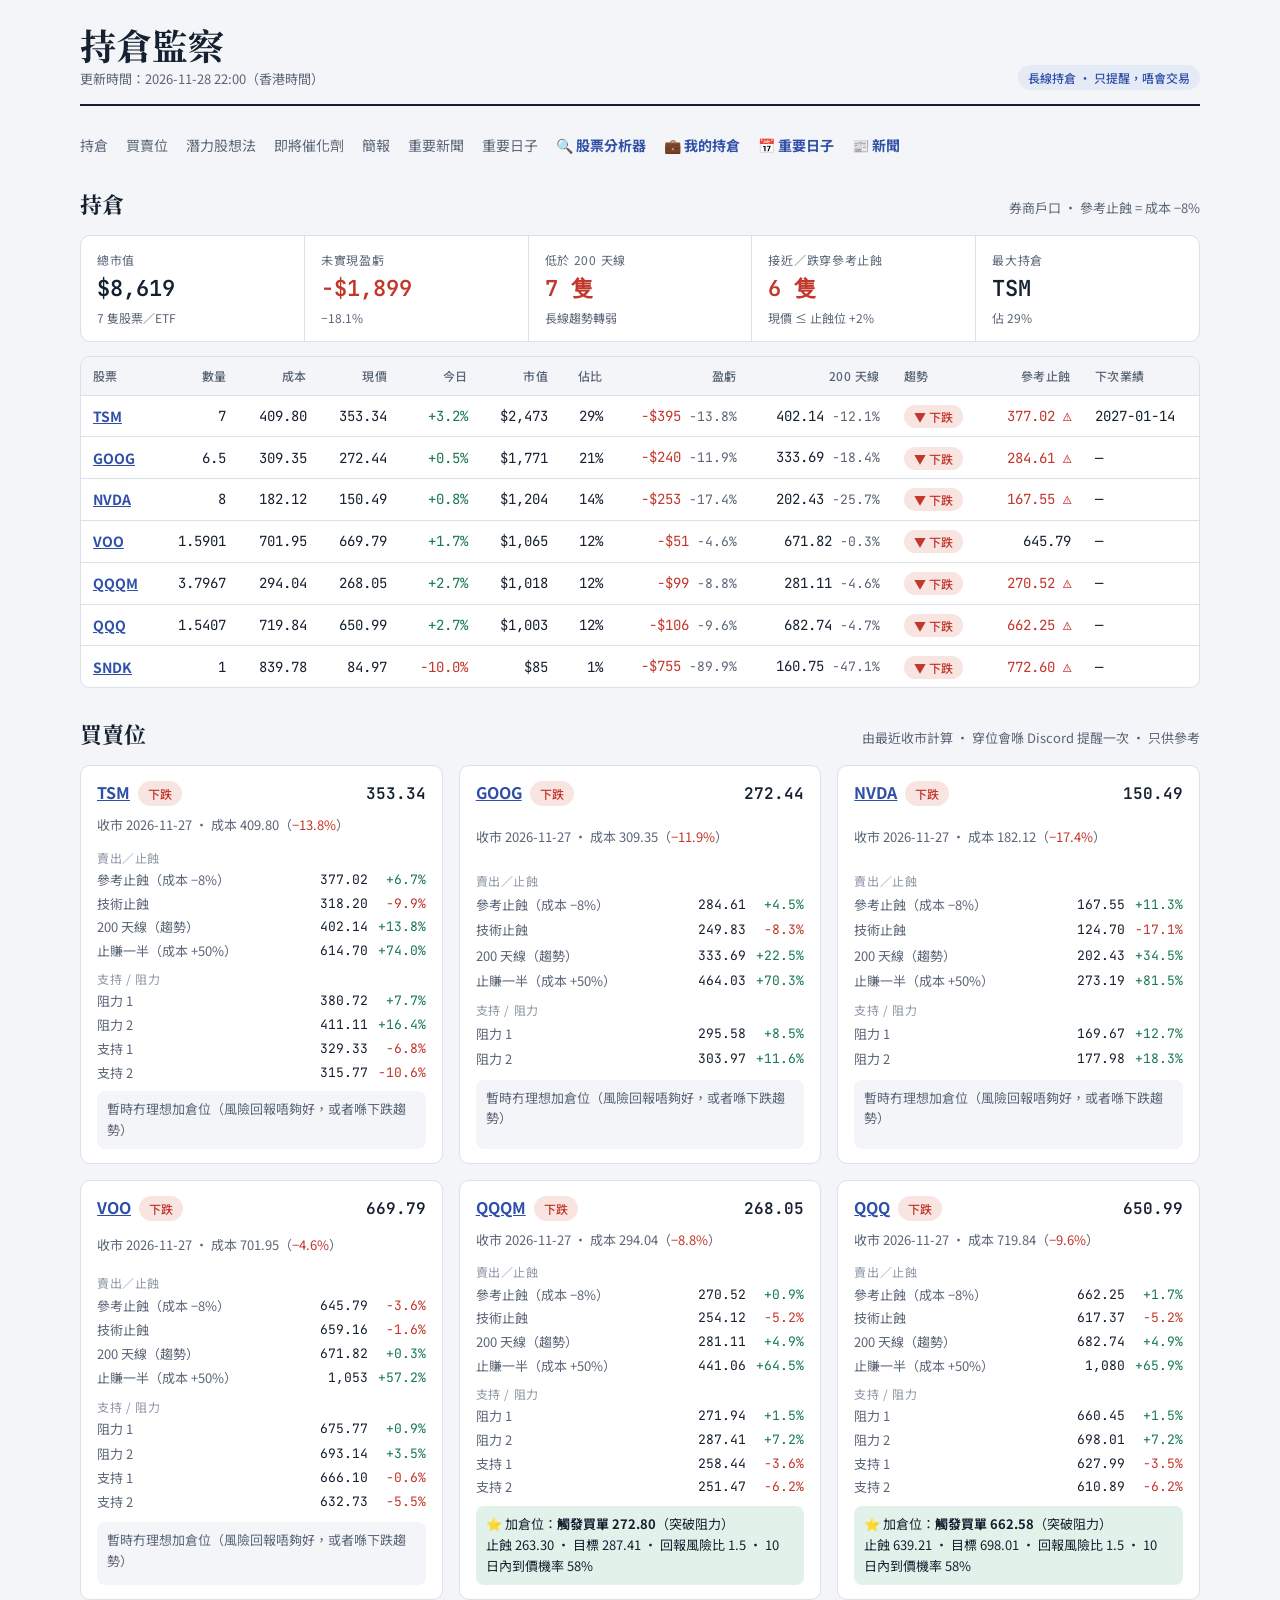
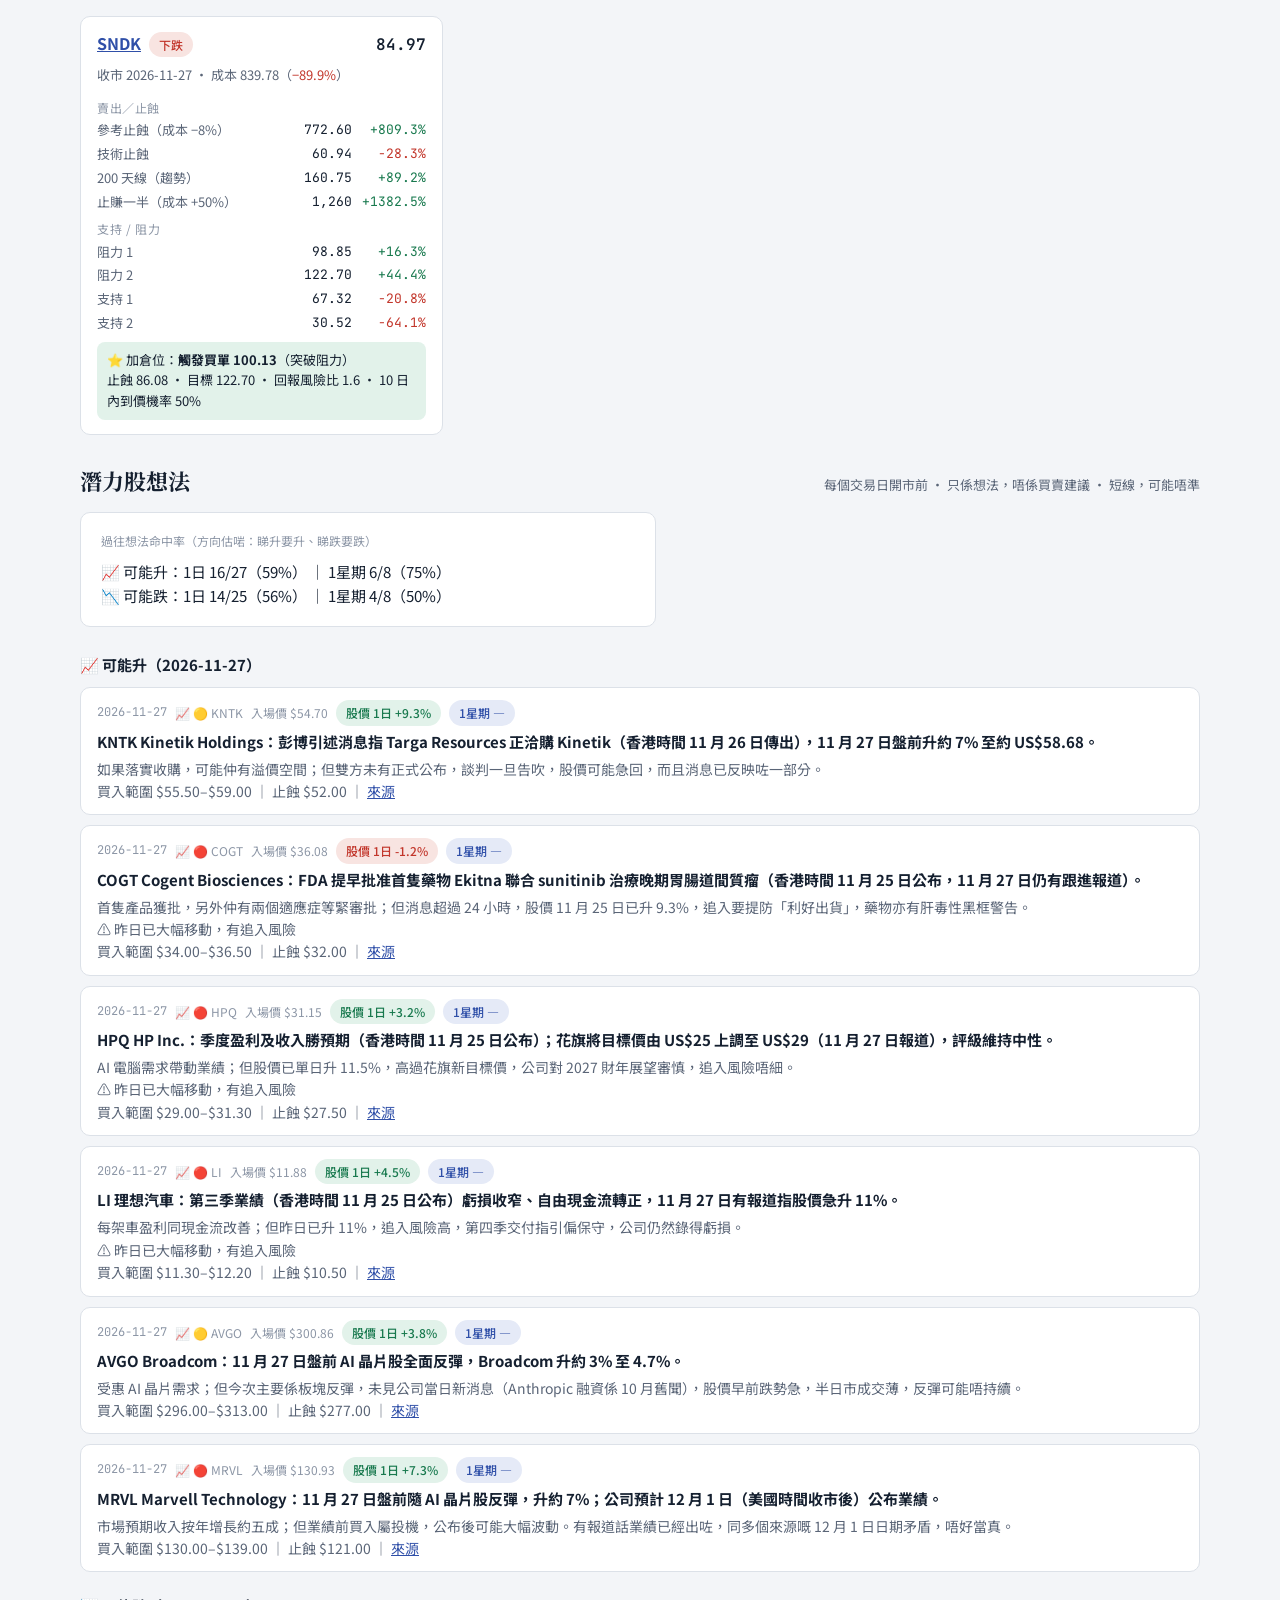
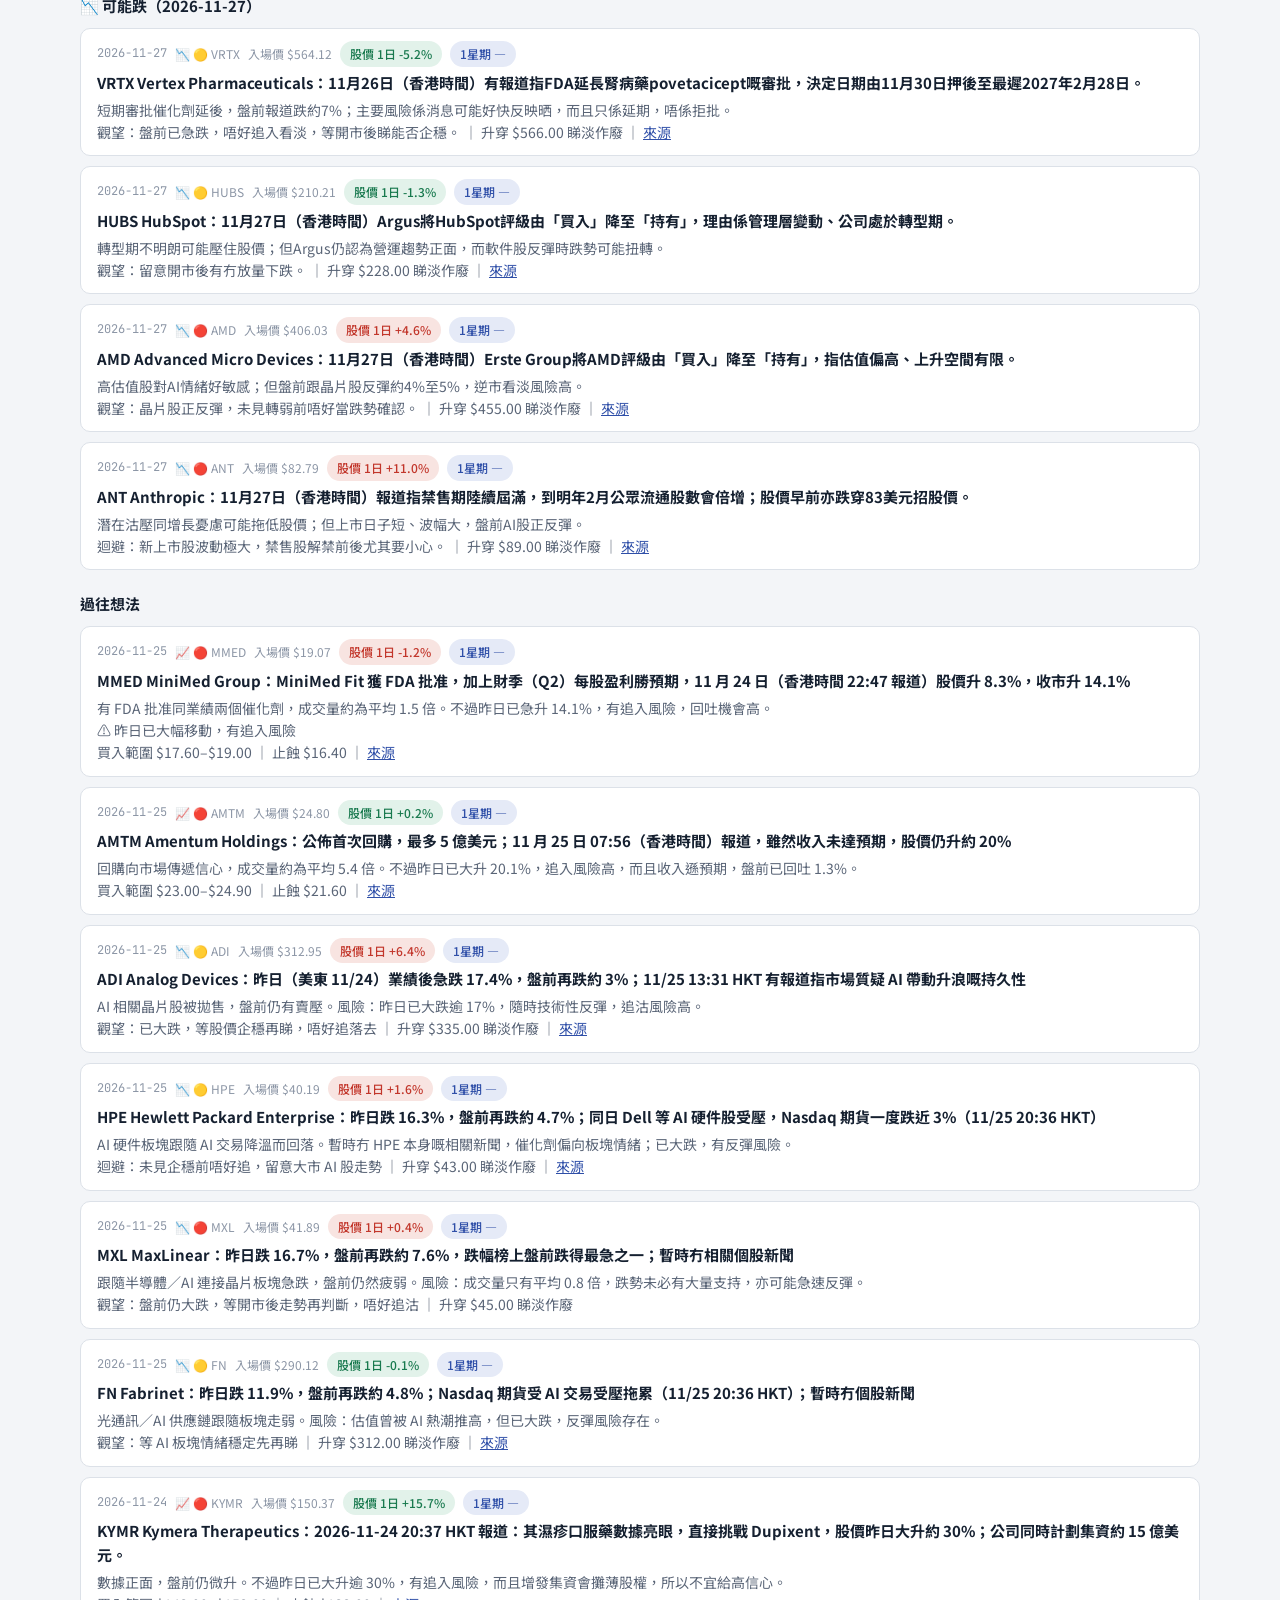
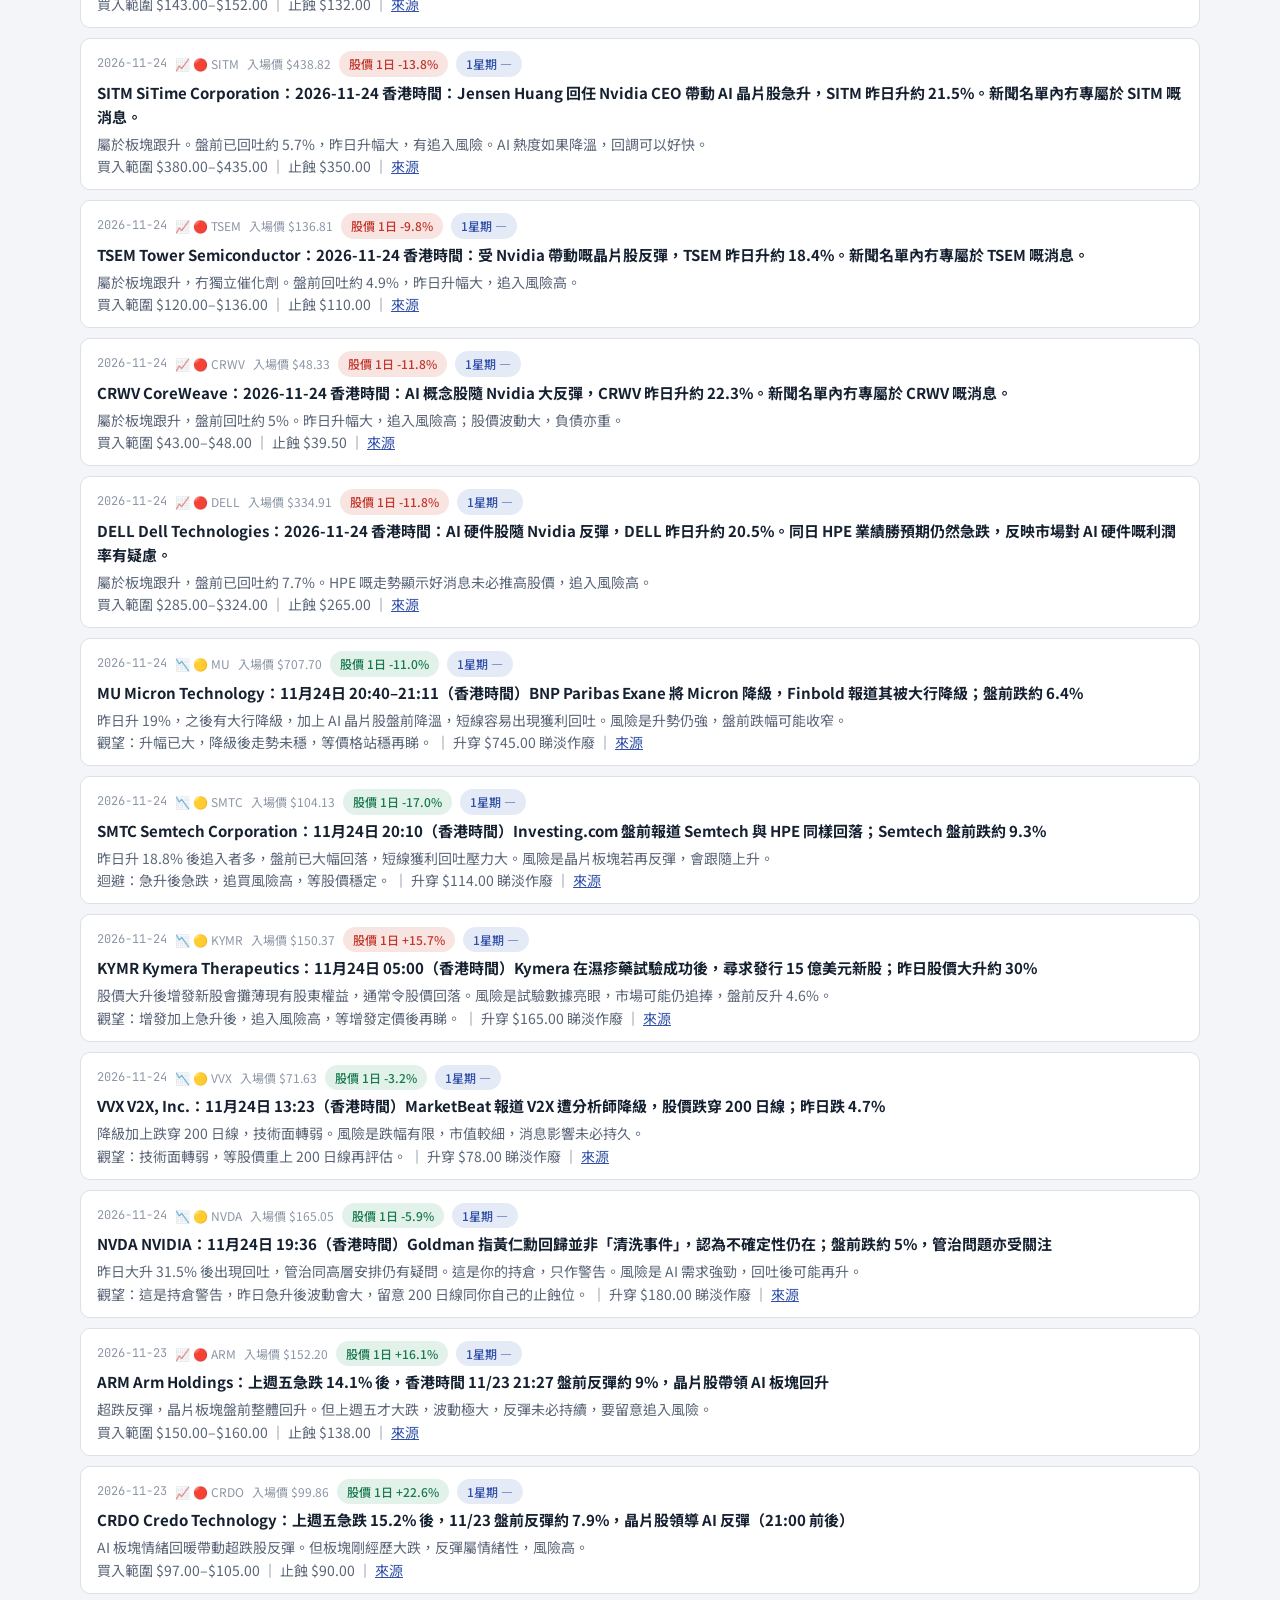
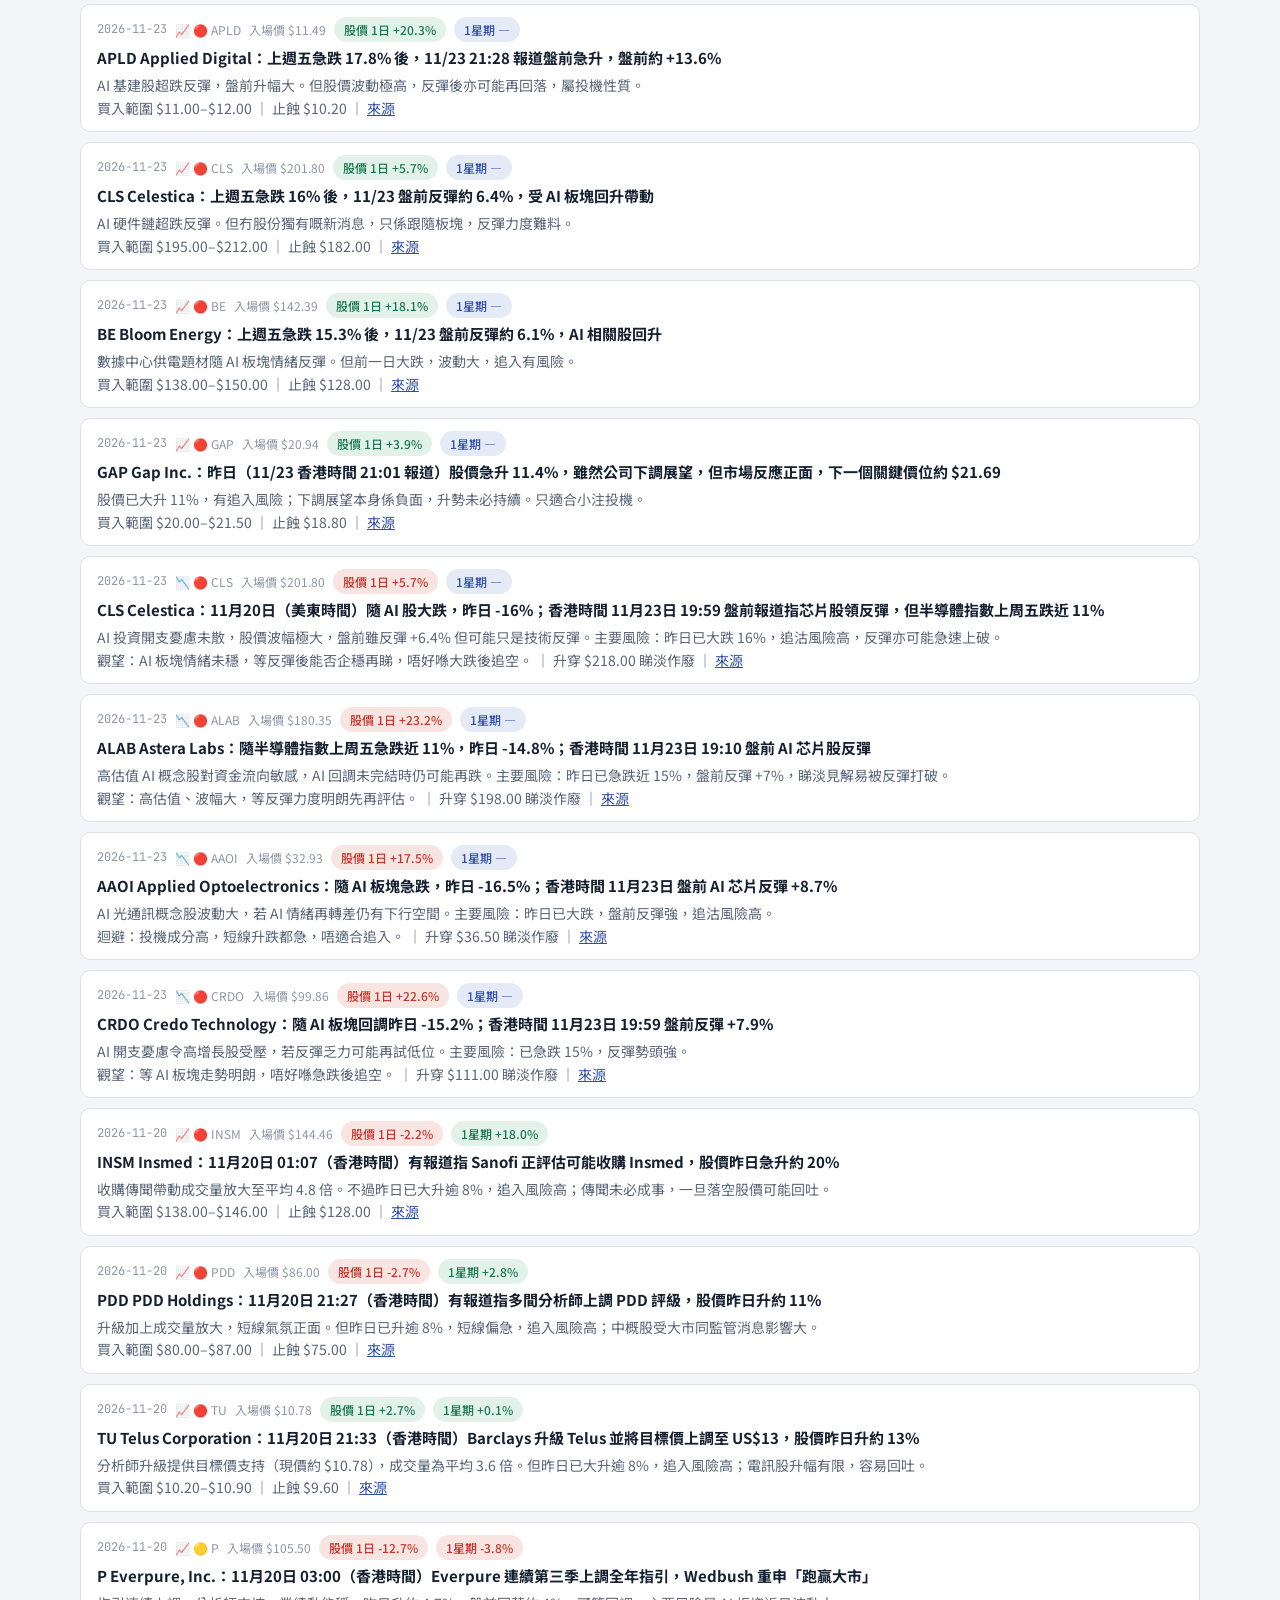
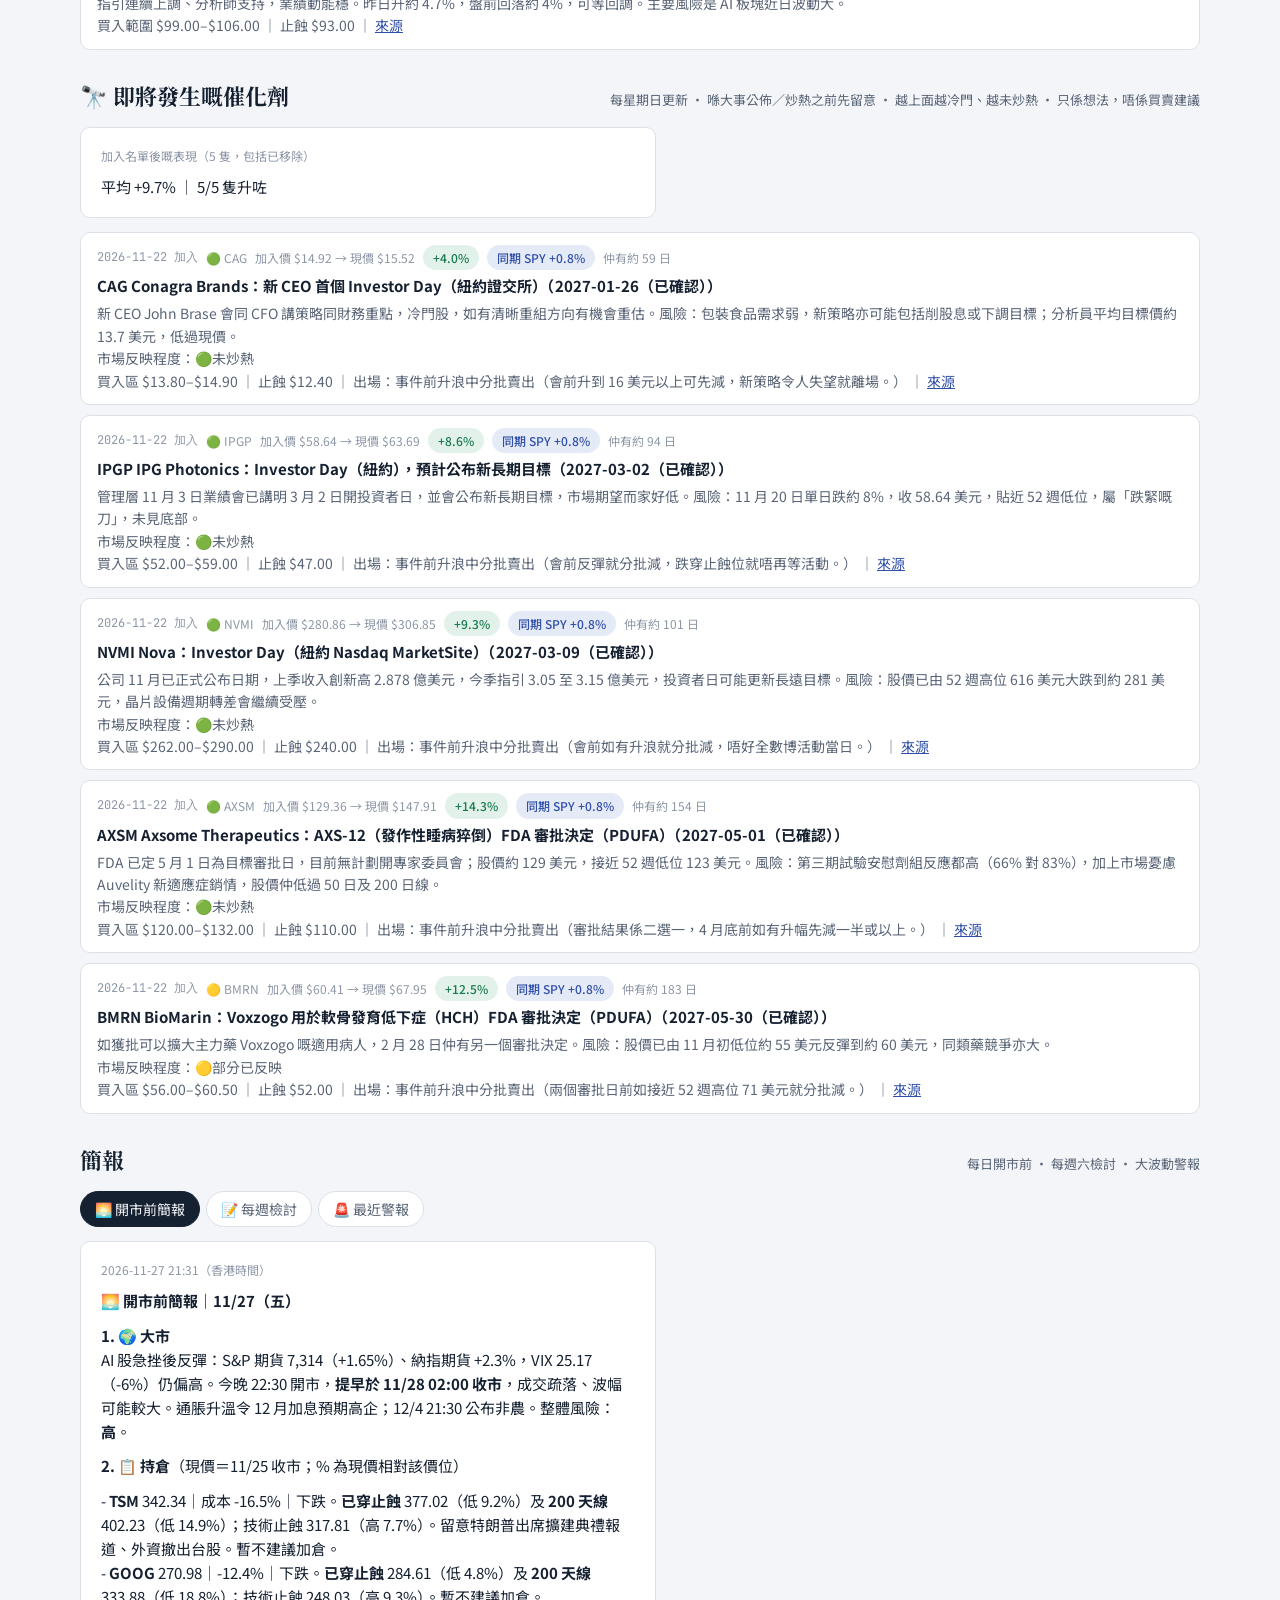
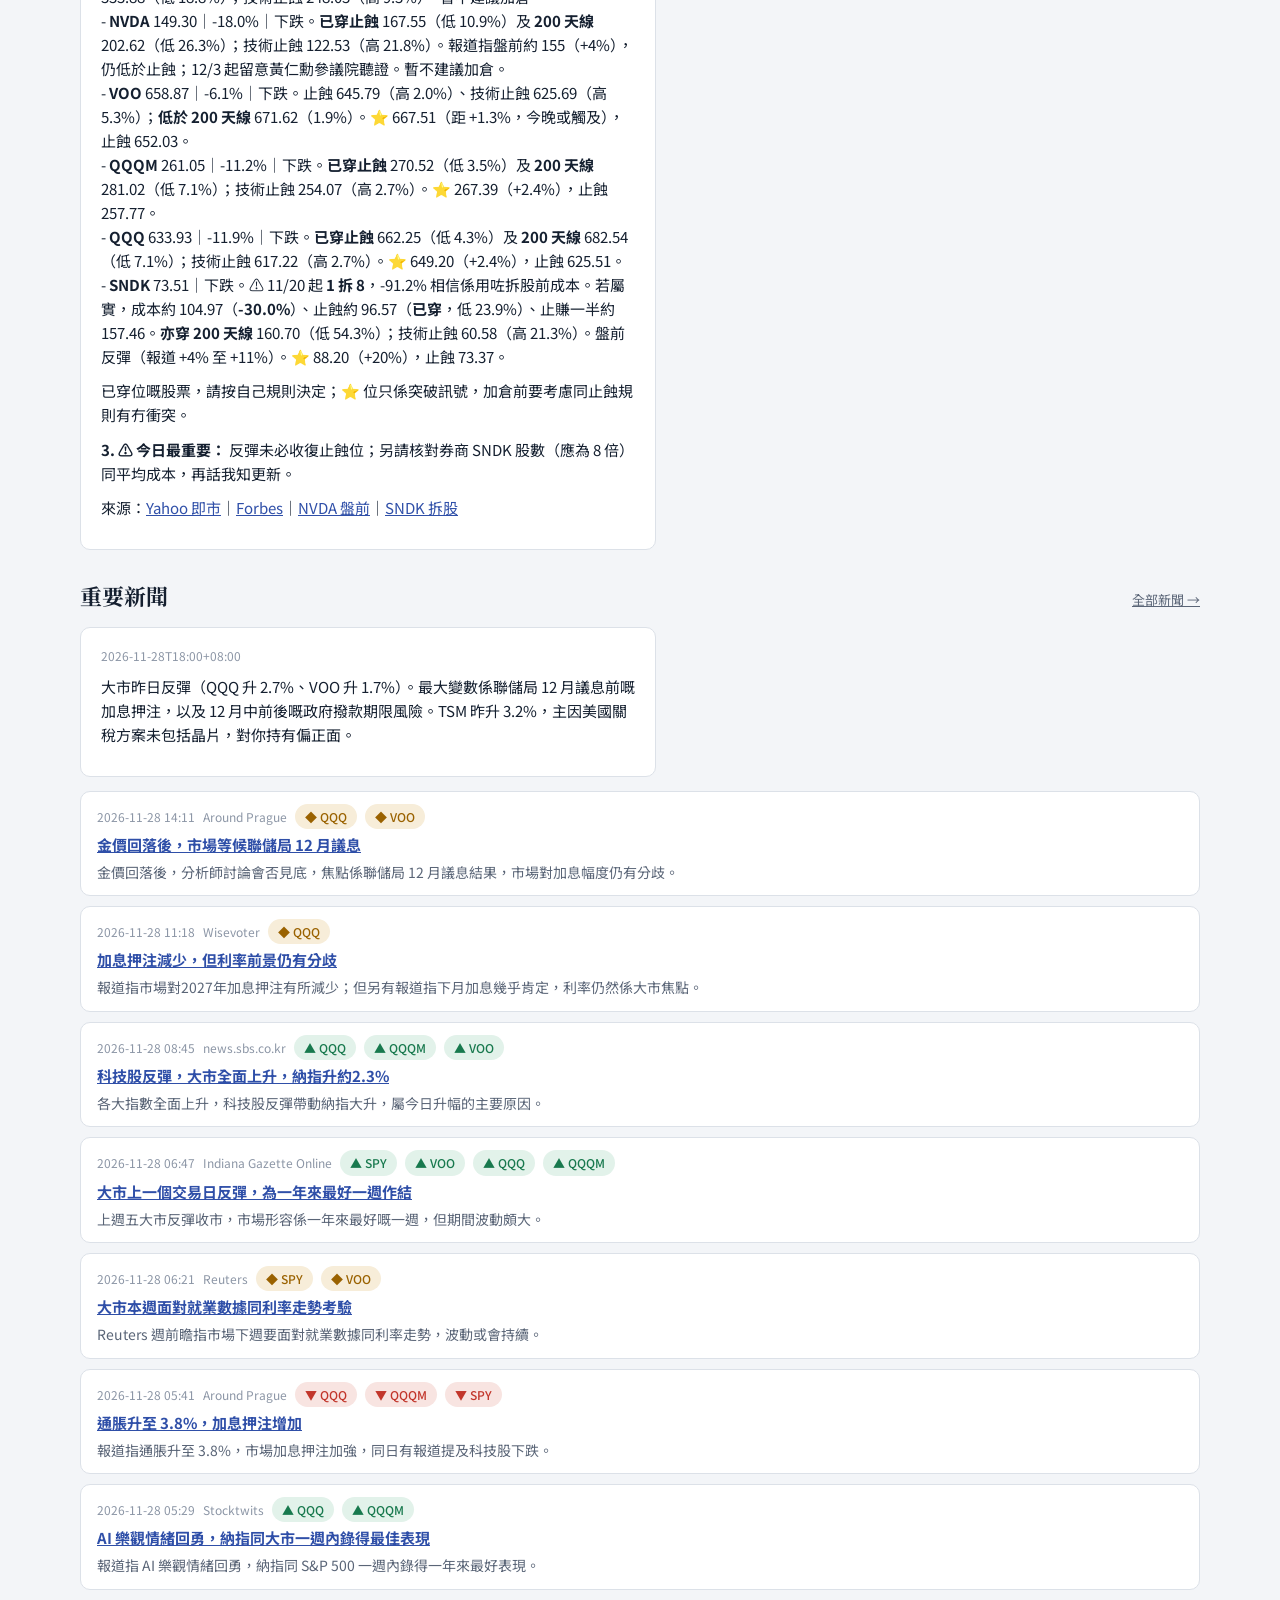
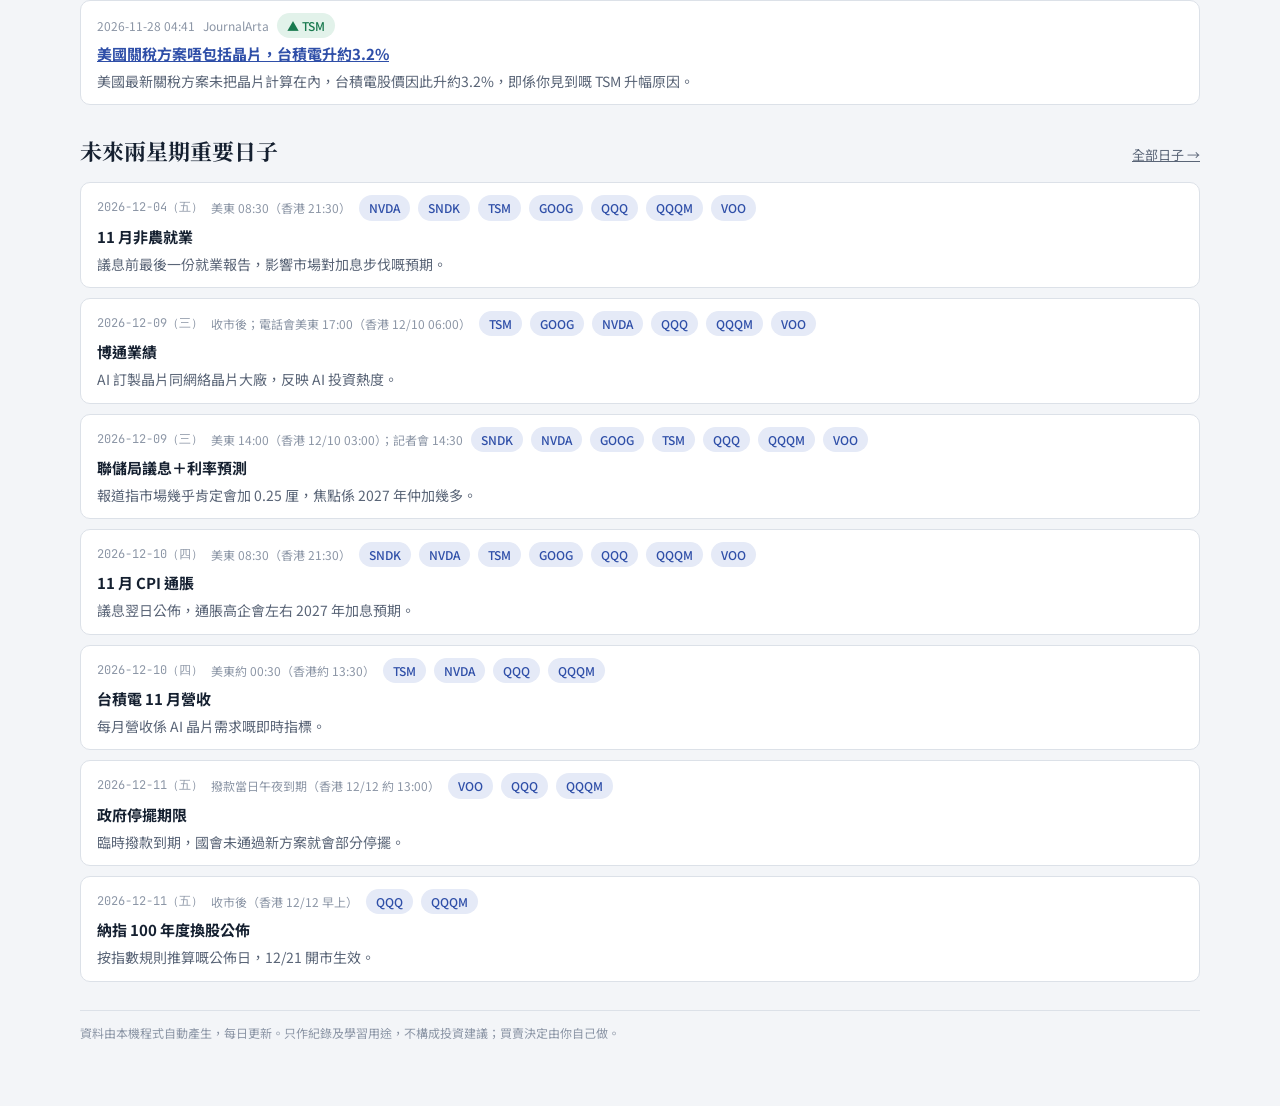
==== commit 328abdef: "Update dashboard 2026-11-28 22:00" ====
--- a/index.html
+++ b/index.html
@@ -188,7 +188,7 @@
 </div>
 
 <script>
-const DATA = {"updated": "2026-11-28 19:02", "real": {"total": 8618.848746069336, "cost": 10517.7827409, "rows": [{"sym": "TSM", "qty": 7, "cost": 409.8, "last": 353.3399963378906, "day": 0.032131799140241224, "value": 2473.3799743652344, "pnl": -395.22002563476553, "pct": -0.1377745330944592, "ma200": 402.14379425048827, "vs200": -0.12135907257640932, "stop": 377.016, "trend": "下跌", "earnings": "2027-01-14", "weight": 0.2869733588831374}, {"sym": "GOOG", "qty": 6.5, "cost": 309.354, "last": 272.44000244140625, "day": 0.005387819750113598, "value": 1770.8600158691406, "pnl": -239.9409841308593, "pct": -0.11932607161566922, "ma200": 333.6906619262695, "vs200": -0.1835552098799722, "stop": 284.60568, "trend": "下跌", "earnings": "", "weight": 0.2054636376670085}, {"sym": "NVDA", "qty": 8, "cost": 182.124, "last": 150.49000549316406, "day": 0.007970545325399092, "value": 1203.9200439453125, "pnl": -253.07195605468746, "pct": -0.17369481510858498, "ma200": 202.42504707336425, "vs200": -0.2565643053123635, "stop": 167.55408, "trend": "下跌", "earnings": "", "weight": 0.13968455409945157}, {"sym": "VOO", "qty": 1.5901, "cost": 701.95, "last": 669.7899780273438, "day": 0.016573805137710007, "value": 1065.0330440612793, "pnl": -51.13765093872075, "pct": -0.0458152603072246, "ma200": 671.8168356323242, "vs200": -0.003016979476366921, "stop": 645.7940000000001, "trend": "下跌", "earnings": "", "weight": 0.1235702209702882}, {"sym": "QQQM", "qty": 3.7967, "cost": 294.042, "last": 268.04998779296875, "day": 0.026814787693273168, "value": 1017.7053886535645, "pnl": -98.68387274643544, "pct": -0.08839557684627097, "ma200": 281.1059636688232, "vs200": -0.04644503341535644, "stop": 270.51864, "trend": "下跌", "earnings": "", "weight": 0.11807904032631893}, {"sym": "QQQ", "qty": 1.5407, "cost": 719.835, "last": 650.989990234375, "day": 0.02691148510986907, "value": 1002.9802779541016, "pnl": -106.06950654589843, "pct": -0.09563998661585649, "ma200": 682.7437338256836, "vs200": -0.04650902237268417, "stop": 662.2482000000001, "trend": "下跌", "earnings": "", "weight": 0.11637056264753633}, {"sym": "SNDK", "qty": 1, "cost": 839.78, "last": 84.97000122070312, "day": -0.09984634522528557, "value": 84.97000122070312, "pnl": -754.8099987792968, "pct": -0.8988187367873691, "ma200": 160.7540715408325, "vs200": -0.4714286213328026, "stop": 772.5976, "trend": "下跌", "earnings": "", "weight": 0.009858625406259052}]}, "levels": {"TSM": {"asof": "2026-11-27", "close": 353.3399963378906, "cost": 409.8, "pnl_pct": -0.1377745330944592, "ma20": 375.57800140380857, "ma50": 416.72460083007815, "ma200": 402.14379425048827, "atr": 22.260382607059825, "bb_lo": 323.91665041588425, "vs200": -0.12135907257640932, "trend": "下跌", "support": [{"price": 329.3305544004074, "touches": 1}, {"price": 315.76599843043306, "touches": 4}, {"price": 272.9339175684145, "touches": 1}], "resistance": [{"price": 380.715121866652, "touches": 6}, {"price": 411.1114013875169, "touches": 9}, {"price": 439.050366602538, "touches": 5}], "exit": {"rule_b_stop": 377.016, "half_take_profit": 614.7, "tech_stop": 318.2003630968775, "tech_stop_how": "最近支持位 − 0.5 ATR", "trend_exit": 402.14379425048827, "tp1": 380.715121866652, "tp2": 411.1114013875169}, "entries": [{"kind": "break", "price": 404.36983251119426, "term": "長線", "stop": 369.5849305631221, "tp": 439.050366602538, "name": "企返 200 天線", "why": "而家喺 200 天線之下；升返上去先代表趨勢轉好", "risk": -0.08602249513039328, "rr": 0.9969996219370058, "dist": 0.14442134120730854, "reach": 0.06224066390041494, "order": "觸發買單", "against": false}, {"kind": "break", "price": 382.941160127358, "term": "短線", "stop": 358.4547392595922, "tp": 411.1114013875169, "name": "突破阻力", "why": "升穿 380.72（觸及 6 次）代表買家贏咗", "risk": -0.0639430372530917, "rr": 1.150443399314537, "dist": 0.08377529885170554, "reach": 0.3029045643153527, "order": "觸發買單", "against": false}, {"kind": "dip", "price": 331.55659266111337, "term": "短線", "stop": 309.2962100540535, "tp": 380.715121866652, "name": "最近支持位", "why": "以前喺 329.33 附近轉角 1 次，買家多數喺度承接", "risk": -0.06713901367002029, "rr": 2.2083416117900896, "dist": -0.06164997991324561, "reach": 0.36099585062240663, "order": "限價買單", "against": true}, {"kind": "dip", "price": 317.99203669113905, "term": "短線", "stop": 295.7316540840792, "tp": 380.715121866652, "name": "第二支持位", "why": "以前喺 315.77 附近轉角 4 次，買家多數喺度承接", "risk": -0.07000295617050634, "rr": 2.8177002292683144, "dist": -0.1000395087256104, "reach": 0.17842323651452283, "order": "限價買單", "against": true}], "alerts": [{"id": "S1", "name": "支持位 1", "price": 329.33, "up": "重返支持位之上", "down": "跌穿支持位，下一個支持位要留意"}, {"id": "S2", "name": "支持位 2", "price": 315.77, "up": "重返支持位之上", "down": "跌穿支持位，下一個支持位要留意"}, {"id": "R1", "name": "阻力位 1", "price": 380.72, "up": "突破阻力位（升勢加強；可考慮分段止賺）", "down": "升唔過阻力位，回落"}, {"id": "R2", "name": "阻力位 2", "price": 411.11, "up": "突破阻力位（升勢加強；可考慮分段止賺）", "down": "升唔過阻力位，回落"}, {"id": "MA50", "name": "50 天線", "price": 416.72, "up": "企返 50 天線之上（中期轉強）", "down": "跌穿 50 天線（中期轉弱）"}, {"id": "MA200", "name": "200 天線", "price": 402.14, "up": "企返 200 天線之上（長期趨勢轉好）", "down": "跌穿 200 天線（規則 B：收市確認就考慮賣出）"}, {"id": "STOP_B", "name": "參考止蝕（成本 −8%）", "price": 377.02, "up": "重返止蝕位之上", "down": "跌穿參考止蝕位（規則 B：考慮全部賣出）"}, {"id": "STOP_T", "name": "技術止蝕（最近支持位 − 0.5 ATR）", "price": 318.2, "up": "重返技術止蝕位之上", "down": "跌穿技術止蝕位"}, {"id": "TP_HALF", "name": "止賺一半（成本 +50%）", "price": 614.7, "up": "到咗止賺位（規則 B：考慮賣一半）", "down": "跌返止賺位之下"}]}, "GOOG": {"asof": "2026-11-27", "close": 272.44000244140625, "cost": 309.354, "pnl_pct": -0.11932607161566922, "ma20": 280.4770004272461, "ma50": 313.8609997558594, "ma200": 333.6906619262695, "atr": 11.30571530358291, "bb_lo": 265.39077864159106, "vs200": -0.1835552098799722, "trend": "下跌", "support": [], "resistance": [{"price": 295.5839502011489, "touches": 3}, {"price": 303.9703076501228, "touches": 2}, {"price": 311.80306713488517, "touches": 3}], "exit": {"rule_b_stop": 284.60568, "half_take_profit": 464.03099999999995, "tech_stop": 249.82857183424042, "tech_stop_how": "現價 − 2 ATR", "trend_exit": 333.6906619262695, "tp1": 295.5839502011489, "tp2": 303.9703076501228}, "entries": [{"kind": "break", "price": 296.7145217315072, "term": "短線", "stop": 284.278234897566, "tp": 311.80306713488517, "name": "突破阻力", "why": "升穿 295.58（觸及 3 次）代表買家贏咗", "risk": -0.04191330697725215, "rr": 1.2132677225004322, "dist": 0.08910042237766347, "reach": 0.13278008298755187, "order": "觸發買單", "against": false}], "alerts": [{"id": "R1", "name": "阻力位 1", "price": 295.58, "up": "突破阻力位（升勢加強；可考慮分段止賺）", "down": "升唔過阻力位，回落"}, {"id": "R2", "name": "阻力位 2", "price": 303.97, "up": "突破阻力位（升勢加強；可考慮分段止賺）", "down": "升唔過阻力位，回落"}, {"id": "MA50", "name": "50 天線", "price": 313.86, "up": "企返 50 天線之上（中期轉強）", "down": "跌穿 50 天線（中期轉弱）"}, {"id": "MA200", "name": "200 天線", "price": 333.69, "up": "企返 200 天線之上（長期趨勢轉好）", "down": "跌穿 200 天線（規則 B：收市確認就考慮賣出）"}, {"id": "STOP_B", "name": "參考止蝕（成本 −8%）", "price": 284.61, "up": "重返止蝕位之上", "down": "跌穿參考止蝕位（規則 B：考慮全部賣出）"}, {"id": "STOP_T", "name": "技術止蝕（現價 − 2 ATR）", "price": 249.83, "up": "重返技術止蝕位之上", "down": "跌穿技術止蝕位"}, {"id": "TP_HALF", "name": "止賺一半（成本 +50%）", "price": 464.03, "up": "到咗止賺位（規則 B：考慮賣一半）", "down": "跌返止賺位之下"}]}, "NVDA": {"asof": "2026-11-27", "close": 150.49000549316406, "cost": 182.124, "pnl_pct": -0.17369481510858498, "ma20": 169.31900177001953, "ma50": 202.27740173339845, "ma200": 202.42504707336425, "atr": 12.897387638133178, "bb_lo": 125.94199444568852, "vs200": -0.2565643053123635, "trend": "下跌", "support": [], "resistance": [{"price": 169.66769946839958, "touches": 4}, {"price": 177.9785174578935, "touches": 2}, {"price": 192.2751225662626, "touches": 11}], "exit": {"rule_b_stop": 167.55408, "half_take_profit": 273.186, "tech_stop": 124.6952302168977, "tech_stop_how": "現價 − 2 ATR", "trend_exit": 202.42504707336425, "tp1": 169.66769946839958, "tp2": 177.9785174578935}, "entries": [{"kind": "break", "price": 170.9574382322129, "term": "短線", "stop": 156.7703118302664, "tp": 192.2751225662626, "name": "突破阻力", "why": "升穿 169.67（觸及 4 次）代表買家贏咗", "risk": -0.08298630670094631, "rr": 1.5026076268077015, "dist": 0.1360052627546655, "reach": 0.06639004149377593, "order": "觸發買單", "against": false}], "alerts": [{"id": "R1", "name": "阻力位 1", "price": 169.67, "up": "突破阻力位（升勢加強；可考慮分段止賺）", "down": "升唔過阻力位，回落"}, {"id": "R2", "name": "阻力位 2", "price": 177.98, "up": "突破阻力位（升勢加強；可考慮分段止賺）", "down": "升唔過阻力位，回落"}, {"id": "MA50", "name": "50 天線", "price": 202.28, "up": "企返 50 天線之上（中期轉強）", "down": "跌穿 50 天線（中期轉弱）"}, {"id": "MA200", "name": "200 天線", "price": 202.43, "up": "企返 200 天線之上（長期趨勢轉好）", "down": "跌穿 200 天線（規則 B：收市確認就考慮賣出）"}, {"id": "STOP_B", "name": "參考止蝕（成本 −8%）", "price": 167.55, "up": "重返止蝕位之上", "down": "跌穿參考止蝕位（規則 B：考慮全部賣出）"}, {"id": "STOP_T", "name": "技術止蝕（現價 − 2 ATR）", "price": 124.7, "up": "重返技術止蝕位之上", "down": "跌穿技術止蝕位"}, {"id": "TP_HALF", "name": "止賺一半（成本 +50%）", "price": 273.19, "up": "到咗止賺位（規則 B：考慮賣一半）", "down": "跌返止賺位之下"}]}, "VOO": {"asof": "2026-11-27", "close": 669.7899780273438, "cost": 701.95, "pnl_pct": -0.0458152603072246, "ma20": 678.754995727539, "ma50": 696.0682580566406, "ma200": 671.8168356323242, "atr": 13.880760880749708, "bb_lo": 644.3075865414321, "vs200": -0.003016979476366921, "trend": "下跌", "support": [{"price": 666.0992763761102, "touches": 4}, {"price": 632.731022572966, "touches": 6}, {"price": 615.8355524804863, "touches": 5}], "resistance": [{"price": 675.7683219864614, "touches": 2}, {"price": 693.1379905362844, "touches": 8}, {"price": 713.7322239929623, "touches": 5}], "exit": {"rule_b_stop": 645.7940000000001, "half_take_profit": 1052.9250000000002, "tech_stop": 659.1588959357354, "tech_stop_how": "最近支持位 − 0.5 ATR", "trend_exit": 671.8168356323242, "tp1": 675.7683219864614, "tp2": 693.1379905362844}, "entries": [{"kind": "break", "price": 677.1563980745364, "term": "短線", "stop": 661.8875611057117, "tp": 693.1379905362844, "name": "突破阻力 + 企返 200 天線", "why": "升穿 675.77（觸及 2 次）代表買家贏咗；而家喺 200 天線之下；升返上去先代表趨勢轉好", "risk": -0.02254846444963221, "rr": 1.046680404956755, "dist": 0.010998104314561497, "reach": 0.5767634854771784, "order": "觸發買單", "against": false}, {"kind": "dip", "price": 667.4873524641852, "term": "短線", "stop": 653.6065915834355, "tp": 693.1379905362844, "name": "最近支持位", "why": "以前喺 666.10 附近轉角 4 次，買家多數喺度承接", "risk": -0.02079554141289064, "rr": 1.8479273789430695, "dist": -0.003437832214122194, "reach": 0.8755186721991701, "order": "限價買單", "against": true}, {"kind": "dip", "price": 634.119098661041, "term": "短線", "stop": 620.2383377802913, "tp": 666.0992763761102, "name": "第二支持位", "why": "以前喺 632.73 附近轉角 6 次，買家多數喺度承接", "risk": -0.021889832541015175, "rr": 2.3039210883187557, "dist": -0.053256812637537676, "reach": 0.029045643153526972, "order": "限價買單", "against": true}], "alerts": [{"id": "S1", "name": "支持位 1", "price": 666.1, "up": "重返支持位之上", "down": "跌穿支持位，下一個支持位要留意"}, {"id": "S2", "name": "支持位 2", "price": 632.73, "up": "重返支持位之上", "down": "跌穿支持位，下一個支持位要留意"}, {"id": "R1", "name": "阻力位 1", "price": 675.77, "up": "突破阻力位（升勢加強；可考慮分段止賺）", "down": "升唔過阻力位，回落"}, {"id": "R2", "name": "阻力位 2", "price": 693.14, "up": "突破阻力位（升勢加強；可考慮分段止賺）", "down": "升唔過阻力位，回落"}, {"id": "MA50", "name": "50 天線", "price": 696.07, "up": "企返 50 天線之上（中期轉強）", "down": "跌穿 50 天線（中期轉弱）"}, {"id": "MA200", "name": "200 天線", "price": 671.82, "up": "企返 200 天線之上（長期趨勢轉好）", "down": "跌穿 200 天線（規則 B：收市確認就考慮賣出）"}, {"id": "STOP_B", "name": "參考止蝕（成本 −8%）", "price": 645.79, "up": "重返止蝕位之上", "down": "跌穿參考止蝕位（規則 B：考慮全部賣出）"}, {"id": "STOP_T", "name": "技術止蝕（最近支持位 − 0.5 ATR）", "price": 659.16, "up": "重返技術止蝕位之上", "down": "跌穿技術止蝕位"}, {"id": "TP_HALF", "name": "止賺一半（成本 +50%）", "price": 1052.93, "up": "到咗止賺位（規則 B：考慮賣一半）", "down": "跌返止賺位之下"}]}, "QQQM": {"asof": "2026-11-27", "close": 268.04998779296875, "cost": 294.042, "pnl_pct": -0.08839557684627097, "ma20": 273.2620002746582, "ma50": 290.60514251708986, "ma200": 281.1059636688232, "atr": 8.635098578412753, "bb_lo": 255.15610686581886, "vs200": -0.04644503341535644, "trend": "下跌", "support": [{"price": 258.4413243992957, "touches": 4}, {"price": 251.47187902201932, "touches": 5}, {"price": 244.00113423615977, "touches": 4}], "resistance": [{"price": 271.93905059104804, "touches": 1}, {"price": 287.4114857284514, "touches": 7}, {"price": 297.7548822712753, "touches": 4}], "exit": {"rule_b_stop": 270.51864, "half_take_profit": 441.063, "tech_stop": 254.12377511008933, "tech_stop_how": "最近支持位 − 0.5 ATR", "trend_exit": 281.1059636688232, "tp1": 271.93905059104804, "tp2": 287.4114857284514}, "entries": [{"kind": "break", "price": 281.9694735266645, "term": "長線", "stop": 267.62150130184165, "tp": 297.7548822712753, "name": "企返 200 天線", "why": "而家喺 200 天線之下；升返上去先代表趨勢轉好", "risk": -0.05088484240995694, "rr": 1.1001839491507428, "dist": 0.05192869377948495, "reach": 0.17427385892116182, "order": "觸發買單", "against": false}, {"kind": "break", "price": 272.8025604488893, "term": "短線", "stop": 263.3039520126353, "tp": 287.4114857284514, "name": "突破阻力", "why": "升穿 271.94（觸及 1 次）代表買家贏咗", "risk": -0.03481861907976347, "rr": 1.5380068962315727, "dist": 0.017730172998893234, "reach": 0.5767634854771784, "order": "觸發買單", "against": false, "best": true}, {"kind": "dip", "price": 259.304834257137, "term": "短線", "stop": 250.6697356787242, "tp": 271.93905059104804, "name": "最近支持位", "why": "以前喺 258.44 附近轉角 4 次，買家多數喺度承接", "risk": -0.03330095485165485, "rr": 1.4631235786347432, "dist": -0.03262508462632796, "reach": 0.4024896265560166, "order": "限價買單", "against": true}, {"kind": "dip", "price": 252.3353888798606, "term": "短線", "stop": 243.70029030144784, "tp": 271.93905059104804, "name": "第二支持位", "why": "以前喺 251.47 附近轉角 5 次，買家多數喺度承接", "risk": -0.03422071956194783, "rr": 2.2702302160389265, "dist": -0.05862562816173489, "reach": 0.16182572614107885, "order": "限價買單", "against": true}], "alerts": [{"id": "S1", "name": "支持位 1", "price": 258.44, "up": "重返支持位之上", "down": "跌穿支持位，下一個支持位要留意"}, {"id": "S2", "name": "支持位 2", "price": 251.47, "up": "重返支持位之上", "down": "跌穿支持位，下一個支持位要留意"}, {"id": "R1", "name": "阻力位 1", "price": 271.94, "up": "突破阻力位（升勢加強；可考慮分段止賺）", "down": "升唔過阻力位，回落"}, {"id": "R2", "name": "阻力位 2", "price": 287.41, "up": "突破阻力位（升勢加強；可考慮分段止賺）", "down": "升唔過阻力位，回落"}, {"id": "MA50", "name": "50 天線", "price": 290.61, "up": "企返 50 天線之上（中期轉強）", "down": "跌穿 50 天線（中期轉弱）"}, {"id": "MA200", "name": "200 天線", "price": 281.11, "up": "企返 200 天線之上（長期趨勢轉好）", "down": "跌穿 200 天線（規則 B：收市確認就考慮賣出）"}, {"id": "STOP_B", "name": "參考止蝕（成本 −8%）", "price": 270.52, "up": "重返止蝕位之上", "down": "跌穿參考止蝕位（規則 B：考慮全部賣出）"}, {"id": "STOP_T", "name": "技術止蝕（最近支持位 − 0.5 ATR）", "price": 254.12, "up": "重返技術止蝕位之上", "down": "跌穿技術止蝕位"}, {"id": "TP_HALF", "name": "止賺一半（成本 +50%）", "price": 441.06, "up": "到咗止賺位（規則 B：考慮賣一半）", "down": "跌返止賺位之下"}, {"id": "BUY", "name": "⭐ 建議加倉位（突破阻力，觸發買單）", "price": 272.8, "up": "升穿建議觸發買入位", "down": "跌返觸發位之下"}]}, "QQQ": {"asof": "2026-11-27", "close": 650.989990234375, "cost": 719.835, "pnl_pct": -0.09563998661585649, "ma20": 663.5130004882812, "ma50": 705.7159826660156, "ma200": 682.7437338256836, "atr": 21.245669449355578, "bb_lo": 619.0394314095943, "vs200": -0.04650902237268417, "trend": "下跌", "support": [{"price": 627.9913127412019, "touches": 4}, {"price": 610.8874972502109, "touches": 5}, {"price": 592.715767518647, "touches": 4}], "resistance": [{"price": 660.4517860132496, "touches": 1}, {"price": 698.0131262920133, "touches": 7}, {"price": 725.3197023142549, "touches": 5}], "exit": {"rule_b_stop": 662.2482000000001, "half_take_profit": 1079.7525, "tech_stop": 617.3684780165241, "tech_stop_how": "最近支持位 − 0.5 ATR", "trend_exit": 682.7437338256836, "tp1": 660.4517860132496, "tp2": 698.0131262920133}, "entries": [{"kind": "break", "price": 684.8683007706192, "term": "長線", "stop": 649.8289512885718, "tp": 725.3197023142549, "name": "企返 200 天線", "why": "而家喺 200 天線之下；升返上去先代表趨勢轉好", "risk": -0.05116217153373981, "rr": 1.1544564080552149, "dist": 0.05204121575517151, "reach": 0.17427385892116182, "order": "觸發買單", "against": false}, {"kind": "break", "price": 662.5763529581851, "term": "短線", "stop": 639.206116563894, "tp": 698.0131262920133, "name": "突破阻力", "why": "升穿 660.45（觸及 1 次）代表買家贏咗", "risk": -0.03527176345782734, "rr": 1.516320705360294, "dist": 0.017798065865250345, "reach": 0.5809128630705395, "order": "觸發買單", "against": false, "best": true}, {"kind": "dip", "price": 630.1158796861374, "term": "短線", "stop": 608.8702102367819, "tp": 660.4517860132496, "name": "最近支持位", "why": "以前喺 627.99 附近轉角 4 次，買家多數喺度承接", "risk": -0.033717083054529695, "rr": 1.4278630475460201, "dist": -0.03206517897567407, "reach": 0.4107883817427386, "order": "限價買單", "against": true}, {"kind": "dip", "price": 613.0120641951464, "term": "短線", "stop": 591.7663947457909, "tp": 660.4517860132496, "name": "第二支持位", "why": "以前喺 610.89 附近轉角 5 次，買家多數喺度承接", "risk": -0.03465783251305177, "rr": 2.2329125439510302, "dist": -0.05833872503255455, "reach": 0.16182572614107885, "order": "限價買單", "against": true}], "alerts": [{"id": "S1", "name": "支持位 1", "price": 627.99, "up": "重返支持位之上", "down": "跌穿支持位，下一個支持位要留意"}, {"id": "S2", "name": "支持位 2", "price": 610.89, "up": "重返支持位之上", "down": "跌穿支持位，下一個支持位要留意"}, {"id": "R1", "name": "阻力位 1", "price": 660.45, "up": "突破阻力位（升勢加強；可考慮分段止賺）", "down": "升唔過阻力位，回落"}, {"id": "R2", "name": "阻力位 2", "price": 698.01, "up": "突破阻力位（升勢加強；可考慮分段止賺）", "down": "升唔過阻力位，回落"}, {"id": "MA50", "name": "50 天線", "price": 705.72, "up": "企返 50 天線之上（中期轉強）", "down": "跌穿 50 天線（中期轉弱）"}, {"id": "MA200", "name": "200 天線", "price": 682.74, "up": "企返 200 天線之上（長期趨勢轉好）", "down": "跌穿 200 天線（規則 B：收市確認就考慮賣出）"}, {"id": "STOP_B", "name": "參考止蝕（成本 −8%）", "price": 662.25, "up": "重返止蝕位之上", "down": "跌穿參考止蝕位（規則 B：考慮全部賣出）"}, {"id": "STOP_T", "name": "技術止蝕（最近支持位 − 0.5 ATR）", "price": 617.37, "up": "重返技術止蝕位之上", "down": "跌穿技術止蝕位"}, {"id": "TP_HALF", "name": "止賺一半（成本 +50%）", "price": 1079.75, "up": "到咗止賺位（規則 B：考慮賣一半）", "down": "跌返止賺位之下"}, {"id": "BUY", "name": "⭐ 建議加倉位（突破阻力，觸發買單）", "price": 662.58, "up": "升穿建議觸發買入位", "down": "跌返觸發位之下"}]}, "SNDK": {"asof": "2026-11-27", "close": 84.97000122070312, "cost": 839.78, "pnl_pct": -0.8988187367873691, "ma20": 123.06731224060059, "ma50": 168.3021369934082, "ma200": 160.7540715408325, "atr": 12.769833433935, "bb_lo": 70.71730444693344, "vs200": -0.4714286213328026, "trend": "下跌", "support": [{"price": 67.32177480061848, "touches": 3}, {"price": 30.52375030517578, "touches": 1}, {"price": 23.758333206176758, "touches": 3}], "resistance": [{"price": 98.8481216430664, "touches": 2}, {"price": 122.69937515258789, "touches": 2}, {"price": 162.64749908447266, "touches": 2}], "exit": {"rule_b_stop": 772.5976, "half_take_profit": 1259.67, "tech_stop": 60.93685808365098, "tech_stop_how": "最近支持位 − 0.5 ATR", "trend_exit": 160.7540715408325, "tp1": 98.8481216430664, "tp2": 122.69937515258789}, "entries": [{"kind": "break", "price": 100.1251049864599, "term": "短線", "stop": 86.0782882091314, "tp": 122.69937515258789, "name": "突破阻力", "why": "升穿 98.85（觸及 2 次）代表買家贏咗", "risk": -0.14029265466666008, "rr": 1.6070737252416332, "dist": 0.17835828584246505, "reach": 0.5020746887966805, "order": "觸發買單", "against": false, "best": true}, {"kind": "dip", "price": 68.59875814401198, "term": "短線", "stop": 55.82892471007698, "tp": 98.8481216430664, "name": "最近支持位", "why": "以前喺 67.32 附近轉角 3 次，買家多數喺度承接", "risk": -0.18615254531469505, "rr": 2.368814257096629, "dist": -0.19267085843823972, "reach": 0.24066390041493776, "order": "限價買單", "against": true}], "alerts": [{"id": "S1", "name": "支持位 1", "price": 67.32, "up": "重返支持位之上", "down": "跌穿支持位，下一個支持位要留意"}, {"id": "S2", "name": "支持位 2", "price": 30.52, "up": "重返支持位之上", "down": "跌穿支持位，下一個支持位要留意"}, {"id": "R1", "name": "阻力位 1", "price": 98.85, "up": "突破阻力位（升勢加強；可考慮分段止賺）", "down": "升唔過阻力位，回落"}, {"id": "R2", "name": "阻力位 2", "price": 122.7, "up": "突破阻力位（升勢加強；可考慮分段止賺）", "down": "升唔過阻力位，回落"}, {"id": "MA50", "name": "50 天線", "price": 168.3, "up": "企返 50 天線之上（中期轉強）", "down": "跌穿 50 天線（中期轉弱）"}, {"id": "MA200", "name": "200 天線", "price": 160.75, "up": "企返 200 天線之上（長期趨勢轉好）", "down": "跌穿 200 天線（規則 B：收市確認就考慮賣出）"}, {"id": "STOP_B", "name": "參考止蝕（成本 −8%）", "price": 772.6, "up": "重返止蝕位之上", "down": "跌穿參考止蝕位（規則 B：考慮全部賣出）"}, {"id": "STOP_T", "name": "技術止蝕（最近支持位 − 0.5 ATR）", "price": 60.94, "up": "重返技術止蝕位之上", "down": "跌穿技術止蝕位"}, {"id": "TP_HALF", "name": "止賺一半（成本 +50%）", "price": 1259.67, "up": "到咗止賺位（規則 B：考慮賣一半）", "down": "跌返止賺位之下"}, {"id": "BUY", "name": "⭐ 建議加倉位（突破阻力，觸發買單）", "price": 100.13, "up": "升穿建議觸發買入位", "down": "跌返觸發位之下"}]}}, "briefings": {"brief": {"time": "2026-11-27 21:31", "text": "**🌅 開市前簡報｜11/27（五）**\n\n**1. 🌍 大市**\nAI 股急挫後反彈：S&P 期貨 7,314（+1.65%）、納指期貨 +2.3%，VIX 25.17（-6%）仍偏高。今晚 22:30 開市，**提早於 11/28 02:00 收市**，成交疏落、波幅可能較大。通脹升溫令 12 月加息預期高企；12/4 21:30 公布非農。整體風險：**高**。\n\n**2. 📋 持倉**（現價＝11/25 收市；% 為現價相對該價位）\n\n- **TSM** 342.34｜成本 -16.5%｜下跌。**已穿止蝕** 377.02（低 9.2%）及 **200 天線** 402.23（低 14.9%）；技術止蝕 317.81（高 7.7%）。留意特朗普出席擴建典禮報道、外資撤出台股。暫不建議加倉。\n- **GOOG** 270.98｜-12.4%｜下跌。**已穿止蝕** 284.61（低 4.8%）及 **200 天線** 333.88（低 18.8%）；技術止蝕 248.03（高 9.3%）。暫不建議加倉。\n- **NVDA** 149.30｜-18.0%｜下跌。**已穿止蝕** 167.55（低 10.9%）及 **200 天線** 202.62（低 26.3%）；技術止蝕 122.53（高 21.8%）。報道指盤前約 155（+4%），仍低於止蝕；12/3 起留意黃仁勳參議院聽證。暫不建議加倉。\n- **VOO** 658.87｜-6.1%｜下跌。止蝕 645.79（高 2.0%）、技術止蝕 625.69（高 5.3%）；**低於 200 天線** 671.62（1.9%）。⭐ 667.51（距 +1.3%，今晚或觸及），止蝕 652.03。\n- **QQQM** 261.05｜-11.2%｜下跌。**已穿止蝕** 270.52（低 3.5%）及 **200 天線** 281.02（低 7.1%）；技術止蝕 254.07（高 2.7%）。⭐ 267.39（+2.4%），止蝕 257.77。\n- **QQQ** 633.93｜-11.9%｜下跌。**已穿止蝕** 662.25（低 4.3%）及 **200 天線** 682.54（低 7.1%）；技術止蝕 617.22（高 2.7%）。⭐ 649.20（+2.4%），止蝕 625.51。\n- **SNDK** 73.51｜下跌。⚠️ 11/20 起 **1 拆 8**，-91.2% 相信係用咗拆股前成本。若屬實，成本約 104.97（**-30.0%**）、止蝕約 96.57（**已穿**，低 23.9%）、止賺一半約 157.46。**亦穿 200 天線** 160.70（低 54.3%）；技術止蝕 60.58（高 21.3%）。盤前反彈（報道 +4% 至 +11%）。⭐ 88.20（+20%），止蝕 73.37。\n\n已穿位嘅股票，請按自己規則決定；⭐ 位只係突破訊號，加倉前要考慮同止蝕規則有冇衝突。\n\n**3. ⚠️ 今日最重要：** 反彈未必收復止蝕位；另請核對券商 SNDK 股數（應為 8 倍）同平均成本，再話我知更新。\n\n來源：[Yahoo 即市](https://finance.yahoo.com/markets/live/stock-market-today-firday-november-27-dow-sp-500-nasdaq-black-friday-holiday-091152065.html)｜[Forbes](https://www.forbes.com/sites/siladityaray/2026/11/27/stock-futures-surge-as-battered-ai-shares-rebound-ahead-of-shorterned-friday-trading/)｜[NVDA 盤前](https://coinpedia.org/crypto-live-news/nvidia-stock-premarket-today-nvda-rises-4-as-chip-rally-returns)｜[SNDK 拆股](https://www.investing.com/news/sec-filings/sandisk-corporation-completes-8for1-stock-split-and-increases-authorized-shares-93CH-5040233)"}, "weekly": {"time": "2026-11-28 10:01", "text": "## 2026-11-28 每週持倉檢討\n\n**📊 本週總結**\n美股本週反彈。據 Reuters 同 TradingView 報道，S&P 500 同納指錄得超過一年來最好嘅一週，主要因為 AI 股回升。但係本週波動好大。系統計 SPY 一星期 +1.4%。你嘅持倉入面，NVDA（+1.8%）跑贏 SPY，VOO 同 SPY 打和，其餘都跑輸。SNDK 最差，跑輸 24.6%。\n⚠️ **數據要核實**：上星期檢討嘅收市價同今日比，大部分持倉應該升得多過上面嘅數字。例如 TSM 由 319.55 升到 350.37，即係 +9.6%。下星期我會查清楚點解唔夾。\n**上星期預測有冇應驗：** VOO 冇跌穿技術止蝕 609.68，反而反彈返嚟。QQQM 升穿咗上星期嘅 ⭐ 259.21。GOOG 仲未企穩喺 272.70 上面。\n\n**📋 逐隻持倉**\n- **TSM 350.37**：報道指美國關稅方案唔包括晶片，股價週五升 3.2%。長線 AI 代工故事冇變，但趨勢仍然向下。參考止蝕 377.02（+7.6%，已經跌穿咗），技術止蝕 318.20（−9.2%），200 天線 402.13（+14.8%）。\n- **GOOG 272.44**：報道指市場擔心 AI 成本同雲端前景，所以 GOOG 跑輸大市。技術止蝕 249.83（−8.3%），200 天線 333.69（+22.5%），第一個阻力位 295.58（+8.5%）。\n- **NVDA 150.62**：黃仁勳將會喺國會作供，日子係 12/1 同 12/3。報道又指 S&P 考慮因為「關鍵人物風險」下調佢嘅評級，所以長線故事仲有變數。技術止蝕 124.83（−17.1%），200 天線 202.43（+34.4%）。\n- **VOO 667.29**：好接近 200 天線 671.80（+0.7%）。收市企穩喺 200 天線上面係一個好訊號。參考止蝕 645.79（−3.2%），技術止蝕 625.83（−6.2%）。\n- **QQQ 650.76／QQQM 268.05**：⭐ 突破加倉位分別係 662.58 同 272.80，兩隻都高過現價 1.8%。200 天線係 682.74 同 281.11，兩隻都高過現價 4.9%。技術止蝕係 617.37 同 254.12，大約低過現價 5%。\n- **SNDK 84.97**：報道指 Nvidia 同 Kioxia 測試快閃記憶體，帶動記憶體股反彈，SNDK 週五升 16%。技術止蝕 60.94（−28.3%），⭐ 加倉位 100.13（+17.8%）。⚠️ 成本仍然係拆股前嘅 839.78，所以 −89.9% 同參考止蝕 772.60 都唔準。\n\n**⚖️ 組合風險**\n- 7 隻持倉全部喺 200 天線下面。除咗 VOO（−4.9%），其餘都跌穿咗 −8% 參考止蝕。\n- 重疊好高：QQQ 同 QQQM 係同一個指數。TSM、NVDA、GOOG、SNDK 都係押 AI 晶片。VOO 入面都有大量同類科技股。所以成個組合基本上係押同一個方向。\n\n**📅 下兩星期重要日子（香港時間）**\n- 12/1、12/3：黃仁勳國會作供，會影響 NVDA、TSM 同指數。\n- 12/4 21:30：非農就業。數據強會加深加息預期，對科技股唔利。\n- 12/10 03:00：聯儲局議息結果。前一晚 Broadcom 公佈業績。\n- 12/10 13:30：台積電 11 月營收。同日 21:30 公佈 CPI 通脹。\n- 12/12：美國政府撥款到期，同日公佈納指 100 年度換股。\n\n**✅ 下星期行動清單**\n1. **SNDK**：喺 Discord 確認拆股後嘅股數同成本。我收到就即刻重新計價位。\n2. **規則 B**：TSM、GOOG、NVDA、QQQ、QQQM 都已經跌穿 −8% 參考止蝕。逐隻決定係按你嘅規則考慮止蝕，定係繼續揸，但用技術止蝕做最後底線。\n3. **加倉**：如果 QQQM 收市企穩喺 272.80 上面，可以考慮加倉，止蝕位 263.30。但係 12/4 非農同 12/10 議息之前波動大，唔急都得。\n\n以上只係分析，唔保證升跌，決定權喺你。\n\n來源：[Reuters：AI 股反彈收市](https://news.google.com/rss/articles/CBMiZ0FVX3lxTE1RekZvVTFXTjA2S2ljYTJoWlVPRWEwSnA3d05uVG5fRGY0TXFGclhDUVFCZ2pWMS1QdENsb0VlaTdOWHhQQW9mZDhMemhhNG8zRDg1Vkl6YWlCb3Bodlg3M0ZDdUkxTk0?oc=5) · [Reuters：下週就業數據考驗](https://news.google.com/rss/articles/[base64]?oc=5) · [Yahoo：黃仁勳 12/1、12/3 作供](https://news.google.com/rss/articles/[base64]?oc=5) · [24/7 Wall St.：SanDisk 急升 16%](https://news.google.com/rss/articles/[base64]?oc=5)\n\n## 💡 潛力股想法成績\n命中＝方向估啱（睇升嘅想法要升、睇跌嘅想法要跌）：\n- 📈 可能升：1日 11/21（52%）；1星期 1/2（50%）\n- 📉 可能跌：1日 12/21（57%）；1星期 3/4（75%）\n\n- 2026-11-27 📈 KNTK（入場價 $54.70）：股價 1日 —／1星期 —\n- 2026-11-27 📈 COGT（入場價 $36.08）：股價 1日 —／1星期 —\n- 2026-11-27 📈 HPQ（入場價 $31.15）：股價 1日 —／1星期 —\n- 2026-11-27 📈 LI（入場價 $11.88）：股價 1日 —／1星期 —\n- 2026-11-27 📈 AVGO（入場價 $300.86）：股價 1日 —／1星期 —\n- 2026-11-27 📈 MRVL（入場價 $130.93）：股價 1日 —／1星期 —\n- 2026-11-27 📉 VRTX（入場價 $564.12）：股價 1日 —／1星期 —\n- 2026-11-27 📉 HUBS（入場價 $210.21）：股價 1日 —／1星期 —\n- 2026-11-27 📉 AMD（入場價 $406.03）：股價 1日 —／1星期 —\n- 2026-11-27 📉 ANT（入場價 $82.79）：股價 1日 —／1星期 —\n- 2026-11-25 📈 MMED（入場價 $19.07）：股價 1日 -1.2%／1星期 —\n- 2026-11-25 📈 AMTM（入場價 $24.80）：股價 1日 +0.2%／1星期 —\n- 2026-11-25 📉 ADI（入場價 $312.95）：股價 1日 +6.4%／1星期 —\n- 2026-11-25 📉 HPE（入場價 $40.19）：股價 1日 +1.6%／1星期 —\n- 2026-11-25 📉 MXL（入場價 $41.89）：股價 1日 +0.4%／1星期 —\n\n## 🔭 催化劑名單成績（加入後表現）\n共 5 隻有紀錄：平均 +8.4%（同期 SPY 平均 -0.8%），5/5 隻升咗。\n- CAG（2026-11-22 加入 @ $14.92）+5.0%，同期 SPY -0.8%｜名單中｜新 CEO 首個 Investor Day（紐約證交所）\n- IPGP（2026-11-22 加入 @ $58.64）+3.3%，同期 SPY -0.8%｜名單中｜Investor Day（紐約），預計公布新長期目標\n- NVMI（2026-11-22 加入 @ $280.86）+5.1%，同期 SPY -0.8%｜名單中｜Investor Day（紐約 Nasdaq MarketSite）\n- AXSM（2026-11-22 加入 @ $129.36）+14.6%，同期 SPY -0.8%｜名單中｜AXS-12（發作性睡病猝倒）FDA 審批決定（PDUFA）\n- BMRN（2026-11-22 加入 @ $60.41）+14.0%，同期 SPY -0.8%｜名單中｜Voxzogo 用於軟骨發育低下症（HCH）FDA 審批決定（PDUFA）"}, "alert": {"time": "2026-11-27 22:30", "text": "• SNDK（盤中）現價 79.69，較上日收市 -15.57%\n\n⚠️ **更正：SNDK「-15.57%」應該係錯**\n**事件：** 網上報道指 11-25 收市係 $73.61，現價 $79.69 即係**升約 8.3%**。系統似乎用咗 11-19 舊價 $94.39 比較。新聞指資金回流之前跌得多嘅記憶體股，但亦提到 TrendForce 有 DRAM 警告。\n**會唔會持續：** 未知。今日半日市（凌晨 2 點收），波幅可能較大，一日反彈唔代表轉勢。\n**持倉：**\n・SNDK 據報 11-20 一拆八。如屬實而紀錄未調整，成本應約 $104.97（蝕約 24%，唔係 88.8%），止蝕約 $96.58，仍然跌穿。請對券商核實股數同成本；200 天線等價位暫時唔好盡信。\n・按 11-25 收市：TSM、GOOG、NVDA、QQQM、QQQ 已低過 −8% 止蝕位。\n・VOO 仲高約 2%（止蝕 $645.79），最接近止蝕；亦最接近 200 天線（低 1.9%）。\n・全部舊倉都喺 200 天線下面。\n**提醒：** 唔使恐慌，按你定好嘅規則檢視（−8% 考慮全沽；收市低過 200 天線離場），決定喺你。\n來源：[Benzinga](https://www.benzinga.com/markets/tech/26/11/63669264/sandisk-stock-jumps-double-digits-as-memory-names-roar-back)｜[FinanceFeeds](https://financefeeds.com/sandisk-sndk-stock-73-black-friday-half-session-futures-up-3-percent-bull-84-bear-67/)｜[TradingView（拆股）](https://www.tradingview.com/symbols/NASDAQ-SNDK/)"}}, "ideas": {"latest": [{"date": "2026-11-27", "side": "up", "sym": "KNTK", "name": "Kinetik Holdings", "industry": "天然氣中游管道", "theme": "energy", "entry": 54.7, "conf": "yellow", "catalyst": "彭博引述消息指 Targa Resources 正洽購 Kinetik（香港時間 11 月 26 日傳出），11 月 27 日盤前升約 7% 至約 US$58.68。", "why": "如果落實收購，可能仲有溢價空間；但雙方未有正式公布，談判一旦告吹，股價可能急回，而且消息已反映咗一部分。", "source": "https://www.gurufocus.com/news/9228501/kinetik-holdings-kntk-shares-rally-on-potential-targa-resources-acquisition-interest", "chase": false, "buy_low": 55.5, "buy_high": 59.0, "stop": 52.0, "r1d": 0.09250453969896166, "r1w": null}, {"date": "2026-11-27", "side": "up", "sym": "COGT", "name": "Cogent Biosciences", "industry": "腫瘤藥研發", "theme": "biotech-pharma", "entry": 36.08, "conf": "red", "catalyst": "FDA 提早批准首隻藥物 Ekitna 聯合 sunitinib 治療晚期胃腸道間質瘤（香港時間 11 月 25 日公布，11 月 27 日仍有跟進報道）。", "why": "首隻產品獲批，另外仲有兩個適應症等緊審批；但消息超過 24 小時，股價 11 月 25 日已升 9.3%，追入要提防「利好出貨」，藥物亦有肝毒性黑框警告。", "source": "https://www.pharmexec.com/view/fda-approves-cogent-biosciences-ekitna-advanced-gist-doubling-progression-free-survival", "chase": true, "buy_low": 34.0, "buy_high": 36.5, "stop": 32.0, "r1d": -0.012195138867837074, "r1w": null}, {"date": "2026-11-27", "side": "up", "sym": "HPQ", "name": "HP Inc.", "industry": "個人電腦及打印機", "theme": "other", "entry": 31.15, "conf": "red", "catalyst": "季度盈利及收入勝預期（香港時間 11 月 25 日公布）；花旗將目標價由 US$25 上調至 US$29（11 月 27 日報道），評級維持中性。", "why": "AI 電腦需求帶動業績；但股價已單日升 11.5%，高過花旗新目標價，公司對 2027 財年展望審慎，追入風險唔細。", "source": "https://www.marketbeat.com/instant-alerts/analyst-citigroup-issues-positive-forecast-for-hp-nyse-hpq-stock-price-2026-11-27/", "chase": true, "buy_low": 29.0, "buy_high": 31.3, "stop": 27.5, "r1d": 0.0321027777168188, "r1w": null}, {"date": "2026-11-27", "side": "up", "sym": "LI", "name": "理想汽車", "industry": "中國新能源車", "theme": "autos-ev", "entry": 11.88, "conf": "red", "catalyst": "第三季業績（香港時間 11 月 25 日公布）虧損收窄、自由現金流轉正，11 月 27 日有報道指股價急升 11%。", "why": "每架車盈利同現金流改善；但昨日已升 11%，追入風險高，第四季交付指引偏保守，公司仍然錄得虧損。", "source": "https://evxl.co/2026/11/25/li-auto-q3-2026-financial-results/", "chase": true, "buy_low": 11.3, "buy_high": 12.2, "stop": 10.5, "r1d": 0.04545455187659475, "r1w": null}, {"date": "2026-11-27", "side": "up", "sym": "AVGO", "name": "Broadcom", "industry": "AI 客製晶片及網絡晶片", "theme": "semiconductors", "entry": 300.86, "conf": "yellow", "catalyst": "11 月 27 日盤前 AI 晶片股全面反彈，Broadcom 升約 3% 至 4.7%。", "why": "受惠 AI 晶片需求；但今次主要係板塊反彈，未見公司當日新消息（Anthropic 融資係 10 月舊聞），股價早前跌勢急，半日市成交薄，反彈可能唔持續。", "source": "https://invezz.com/news/2026/11/27/amd-intel-broadcom-rally-in-premarket-trading-friday-as-ai-stocks-rebound/", "chase": false, "buy_low": 296.0, "buy_high": 313.0, "stop": 277.0, "r1d": 0.03815727028481897, "r1w": null}, {"date": "2026-11-27", "side": "up", "sym": "MRVL", "name": "Marvell Technology", "industry": "數據中心晶片", "theme": "semiconductors", "entry": 130.93, "conf": "red", "catalyst": "11 月 27 日盤前隨 AI 晶片股反彈，升約 7%；公司預計 12 月 1 日（美國時間收市後）公布業績。", "why": "市場預期收入按年增長約五成；但業績前買入屬投機，公布後可能大幅波動。有報道話業績已經出咗，同多個來源嘅 12 月 1 日日期矛盾，唔好當真。", "source": "https://unusualwhales.com/news/premarket-brief-stocks-rebound-thanksgiving-vertex-2026-11-27", "chase": false, "buy_low": 130.0, "buy_high": 139.0, "stop": 121.0, "r1d": 0.07339794765243113, "r1w": null}, {"date": "2026-11-27", "side": "down", "sym": "VRTX", "name": "Vertex Pharmaceuticals", "industry": "生物科技（罕見病及腎病藥物）", "theme": "biotech-pharma", "entry": 564.12, "conf": "yellow", "catalyst": "11月26日（香港時間）有報道指FDA延長腎病藥povetacicept嘅審批，決定日期由11月30日押後至最遲2027年2月28日。", "why": "短期審批催化劑延後，盤前報道跌約7%；主要風險係消息可能好快反映晒，而且只係延期，唔係拒批。", "source": "https://www.investing.com/news/stock-market-news/vertex-shares-drop-75-as-fda-extends-review-for-kidney-drug-povetacicept-5051552", "chase": false, "cancel": 566.0, "watch": "觀望：盤前已急跌，唔好追入看淡，等開市後睇能否企穩。", "r1d": -0.052382458831066514, "r1w": null}, {"date": "2026-11-27", "side": "down", "sym": "HUBS", "name": "HubSpot", "industry": "客戶關係管理及營銷軟件", "theme": "software", "entry": 210.21, "conf": "yellow", "catalyst": "11月27日（香港時間）Argus將HubSpot評級由「買入」降至「持有」，理由係管理層變動、公司處於轉型期。", "why": "轉型期不明朗可能壓住股價；但Argus仍認為營運趨勢正面，而軟件股反彈時跌勢可能扭轉。", "source": "https://www.investing.com/news/analyst-ratings/hubspot-stock-rating-downgraded-by-argus-amid-management-turnaround-93CH-5053479", "chase": false, "cancel": 228.0, "watch": "觀望：留意開市後有冇放量下跌。", "r1d": -0.013129741933104122, "r1w": null}, {"date": "2026-11-27", "side": "down", "sym": "AMD", "name": "Advanced Micro Devices", "industry": "處理器及AI晶片", "theme": "semiconductors", "entry": 406.03, "conf": "red", "catalyst": "11月27日（香港時間）Erste Group將AMD評級由「買入」降至「持有」，指估值偏高、上升空間有限。", "why": "高估值股對AI情緒好敏感；但盤前跟晶片股反彈約4%至5%，逆市看淡風險高。", "source": "https://www.investing.com/news/analyst-ratings/amd-stock-rating-downgraded-by-erste-group-on-valuation-concerns-93CH-5053273", "chase": false, "cancel": 455.0, "watch": "觀望：晶片股正反彈，未見轉弱前唔好當跌勢確認。", "r1d": 0.045587785495953215, "r1w": null}, {"date": "2026-11-27", "side": "down", "sym": "ANT", "name": "Anthropic", "industry": "AI模型開發", "theme": "ai", "entry": 82.79, "conf": "red", "catalyst": "11月27日（香港時間）報道指禁售期陸續屆滿，到明年2月公眾流通股數會倍增；股價早前亦跌穿83美元招股價。", "why": "潛在沽壓同增長憂慮可能拖低股價；但上市日子短、波幅大，盤前AI股正反彈。", "source": "https://news.google.com/rss/articles/[base64]?oc=5", "chase": false, "cancel": 89.0, "watch": "迴避：新上市股波動極大，禁售股解禁前後尤其要小心。", "r1d": 0.10979583589102493, "r1w": null}], "date": "2026-11-27", "past": [{"date": "2026-11-25", "side": "up", "sym": "MMED", "name": "MiniMed Group", "industry": "糖尿病醫療器材", "theme": "healthcare", "entry": 19.07, "conf": "red", "catalyst": "MiniMed Fit 獲 FDA 批准，加上財季（Q2）每股盈利勝預期，11 月 24 日（香港時間 22:47 報道）股價升 8.3%，收市升 14.1%", "why": "有 FDA 批准同業績兩個催化劑，成交量約為平均 1.5 倍。不過昨日已急升 14.1%，有追入風險，回吐機會高。", "source": "https://news.google.com/rss/articles/[base64]?oc=5", "chase": true, "buy_low": 17.6, "buy_high": 19.0, "stop": 16.4, "r1d": -0.01206082052501889, "r1w": null}, {"date": "2026-11-25", "side": "up", "sym": "AMTM", "name": "Amentum Holdings", "industry": "政府工程及技術服務", "theme": "industrials", "entry": 24.8, "conf": "red", "catalyst": "公佈首次回購，最多 5 億美元；11 月 25 日 07:56（香港時間）報道，雖然收入未達預期，股價仍升約 20%", "why": "回購向市場傳遞信心，成交量約為平均 5.4 倍。不過昨日已大升 20.1%，追入風險高，而且收入遜預期，盤前已回吐 1.3%。", "source": "https://news.google.com/rss/articles/CBMidkFVX3lxTFBTRzJfT3N3MG00NmZXbjFZanl0TmJpRVZ1aDFjT2pSank0MENQM2puNGdJOVdrN2xPVV9sUU9UeDBkOG5SZkpMN3ZGZnRLU3hWa1ZoUDlwMFZJbEdsaUpzTkx5czYzWXRuakxCMTZLRDBodXl5T2c?oc=5", "chase": false, "buy_low": 23.0, "buy_high": 24.9, "stop": 21.6, "r1d": 0.002419379449659642, "r1w": null}, {"date": "2026-11-25", "side": "down", "sym": "ADI", "name": "Analog Devices", "industry": "類比晶片", "theme": "semiconductors", "entry": 312.95, "conf": "yellow", "catalyst": "昨日（美東 11/24）業績後急跌 17.4%，盤前再跌約 3%；11/25 13:31 HKT 有報道指市場質疑 AI 帶動升浪嘅持久性", "why": "AI 相關晶片股被拋售，盤前仍有賣壓。風險：昨日已大跌逾 17%，隨時技術性反彈，追沽風險高。", "source": "https://news.google.com/rss/articles/[base64]?oc=5", "chase": false, "cancel": 335.0, "watch": "觀望：已大跌，等股價企穩再睇，唔好追落去", "r1d": 0.06441918949213132, "r1w": null}, {"date": "2026-11-25", "side": "down", "sym": "HPE", "name": "Hewlett Packard Enterprise", "industry": "企業伺服器／網絡硬件", "theme": "ai", "entry": 40.19, "conf": "yellow", "catalyst": "昨日跌 16.3%，盤前再跌約 4.7%；同日 Dell 等 AI 硬件股受壓，Nasdaq 期貨一度跌近 3%（11/25 20:36 HKT）", "why": "AI 硬件板塊跟隨 AI 交易降溫而回落。暫時冇 HPE 本身嘅相關新聞，催化劑偏向板塊情緒；已大跌，有反彈風險。", "source": "https://news.google.com/rss/articles/[base64]?oc=5", "chase": false, "cancel": 43.0, "watch": "迴避：未見企穩前唔好追，留意大市 AI 股走勢", "r1d": 0.015675533586071655, "r1w": null}, {"date": "2026-11-25", "side": "down", "sym": "MXL", "name": "MaxLinear", "industry": "通訊／連接晶片", "theme": "semiconductors", "entry": 41.89, "conf": "red", "catalyst": "昨日跌 16.7%，盤前再跌約 7.6%，跌幅榜上盤前跌得最急之一；暫時冇相關個股新聞", "why": "跟隨半導體／AI 連接晶片板塊急跌，盤前仍然疲弱。風險：成交量只有平均 0.8 倍，跌勢未必有大量支持，亦可能急速反彈。", "source": "", "chase": false, "cancel": 45.0, "watch": "觀望：盤前仍大跌，等開市後走勢再判斷，唔好追沽", "r1d": 0.003819509120566833, "r1w": null}, {"date": "2026-11-25", "side": "down", "sym": "FN", "name": "Fabrinet", "industry": "光通訊製造", "theme": "ai", "entry": 290.12, "conf": "yellow", "catalyst": "昨日跌 11.9%，盤前再跌約 4.8%；Nasdaq 期貨受 AI 交易受壓拖累（11/25 20:36 HKT）；暫時冇個股新聞", "why": "光通訊／AI 供應鏈跟隨板塊走弱。風險：估值曾被 AI 熱潮推高，但已大跌，反彈風險存在。", "source": "https://news.google.com/rss/articles/[base64]?oc=5", "chase": false, "cancel": 312.0, "watch": "觀望：等 AI 板塊情緒穩定先再睇", "r1d": -0.0014476347475829154, "r1w": null}, {"date": "2026-11-24", "side": "up", "sym": "KYMR", "name": "Kymera Therapeutics", "industry": "口服免疫藥物（濕疹）", "theme": "biotech-pharma", "entry": 150.37, "conf": "red", "catalyst": "2026-11-24 20:37 HKT 報道：其濕疹口服藥數據亮眼，直接挑戰 Dupixent，股價昨日大升約 30%；公司同時計劃集資約 15 億美元。", "why": "數據正面，盤前仍微升。不過昨日已大升逾 30%，有追入風險，而且增發集資會攤薄股權，所以不宜給高信心。", "source": "https://news.google.com/rss/articles/[base64]?oc=5", "chase": false, "buy_low": 143.0, "buy_high": 152.0, "stop": 132.0, "r1d": 0.1566136740636117, "r1w": null}, {"date": "2026-11-24", "side": "up", "sym": "SITM", "name": "SiTime Corporation", "industry": "時序晶片", "theme": "semiconductors", "entry": 438.82, "conf": "red", "catalyst": "2026-11-24 香港時間：Jensen Huang 回任 Nvidia CEO 帶動 AI 晶片股急升，SITM 昨日升約 21.5%。新聞名單內冇專屬於 SITM 嘅消息。", "why": "屬於板塊跟升。盤前已回吐約 5.7%，昨日升幅大，有追入風險。AI 熱度如果降溫，回調可以好快。", "source": "https://news.google.com/rss/articles/[base64]?oc=5", "chase": false, "buy_low": 380.0, "buy_high": 435.0, "stop": 350.0, "r1d": -0.13793808726830614, "r1w": null}, {"date": "2026-11-24", "side": "up", "sym": "TSEM", "name": "Tower Semiconductor", "industry": "晶圓代工", "theme": "semiconductors", "entry": 136.81, "conf": "red", "catalyst": "2026-11-24 香港時間：受 Nvidia 帶動嘅晶片股反彈，TSEM 昨日升約 18.4%。新聞名單內冇專屬於 TSEM 嘅消息。", "why": "屬於板塊跟升，冇獨立催化劑。盤前回吐約 4.9%，昨日升幅大，追入風險高。", "source": "https://news.google.com/rss/articles/[base64]?oc=5", "chase": false, "buy_low": 120.0, "buy_high": 136.0, "stop": 110.0, "r1d": -0.0975074832197711, "r1w": null}, {"date": "2026-11-24", "side": "up", "sym": "CRWV", "name": "CoreWeave", "industry": "AI 雲端算力", "theme": "ai", "entry": 48.33, "conf": "red", "catalyst": "2026-11-24 香港時間：AI 概念股隨 Nvidia 大反彈，CRWV 昨日升約 22.3%。新聞名單內冇專屬於 CRWV 嘅消息。", "why": "屬於板塊跟升，盤前回吐約 5%。昨日升幅大，追入風險高；股價波動大，負債亦重。", "source": "https://news.google.com/rss/articles/[base64]?oc=5", "chase": false, "buy_low": 43.0, "buy_high": 48.0, "stop": 39.5, "r1d": -0.11845645474371347, "r1w": null}, {"date": "2026-11-24", "side": "up", "sym": "DELL", "name": "Dell Technologies", "industry": "AI 伺服器／硬件", "theme": "ai", "entry": 334.91, "conf": "red", "catalyst": "2026-11-24 香港時間：AI 硬件股隨 Nvidia 反彈，DELL 昨日升約 20.5%。同日 HPE 業績勝預期仍然急跌，反映市場對 AI 硬件嘅利潤率有疑慮。", "why": "屬於板塊跟升，盤前已回吐約 7.7%。HPE 嘅走勢顯示好消息未必推高股價，追入風險高。", "source": "https://news.google.com/rss/articles/CBMidkFVX3lxTFB0azBsQ25kbHFzdE03ZzA4M092aENuaFBzNHlXcEJmcFVNZHl4SUU1QXBpUHowSldHMlA4eUs3NzAxZ0pvMWxUbFY0WXZxVkV2clBuSWlyVDRhNTRwRmNHbG8xQlQ4NFk1MTRDSG9jTnJ5UnZ2M1E?oc=5", "chase": false, "buy_low": 285.0, "buy_high": 324.0, "stop": 265.0, "r1d": -0.11833030133678646, "r1w": null}, {"date": "2026-11-24", "side": "down", "sym": "MU", "name": "Micron Technology", "industry": "記憶體晶片", "theme": "semiconductors", "entry": 707.7, "conf": "yellow", "catalyst": "11月24日 20:40–21:11（香港時間）BNP Paribas Exane 將 Micron 降級，Finbold 報道其被大行降級；盤前跌約 6.4%", "why": "昨日升 19%，之後有大行降級，加上 AI 晶片股盤前降溫，短線容易出現獲利回吐。風險是升勢仍強，盤前跌幅可能收窄。", "source": "https://news.google.com/rss/articles/CBMiekFVX3lxTE5DcGpUenBHN1hvOE1JdzJxdERVVGRtaU5lLUR5M0ctcTZmWTRSZHEydHlvbnpOYzlqbnZsRTRJSFZSQmZkekV0a3J1MHFJVlpRN0R6WGFMVlUtMlpabWQtdnhERnlXR2xoWmJLNGNSOENXcGdOd3MtTDlB?oc=5", "chase": false, "cancel": 745.0, "watch": "觀望：升幅已大，降級後走勢未穩，等價格站穩再睇。", "r1d": -0.11008905181949458, "r1w": null}, {"date": "2026-11-24", "side": "down", "sym": "SMTC", "name": "Semtech Corporation", "industry": "模擬／互連晶片", "theme": "semiconductors", "entry": 104.13, "conf": "yellow", "catalyst": "11月24日 20:10（香港時間）Investing.com 盤前報道 Semtech 與 HPE 同樣回落；Semtech 盤前跌約 9.3%", "why": "昨日升 18.8% 後追入者多，盤前已大幅回落，短線獲利回吐壓力大。風險是晶片板塊若再反彈，會跟隨上升。", "source": "https://news.google.com/rss/articles/[base64]?oc=5", "chase": false, "cancel": 114.0, "watch": "迴避：急升後急跌，追買風險高，等股價穩定。", "r1d": -0.16969174028164158, "r1w": null}, {"date": "2026-11-24", "side": "down", "sym": "KYMR", "name": "Kymera Therapeutics", "industry": "生物科技（皮膚科口服藥）", "theme": "biotech-pharma", "entry": 150.37, "conf": "yellow", "catalyst": "11月24日 05:00（香港時間）Kymera 在濕疹藥試驗成功後，尋求發行 15 億美元新股；昨日股價大升約 30%", "why": "股價大升後增發新股會攤薄現有股東權益，通常令股價回落。風險是試驗數據亮眼，市場可能仍追捧，盤前反升 4.6%。", "source": "https://news.google.com/rss/articles/[base64]?oc=5", "chase": false, "cancel": 165.0, "watch": "觀望：增發加上急升後，追入風險高，等增發定價後再睇。", "r1d": 0.1566136740636117, "r1w": null}, {"date": "2026-11-24", "side": "down", "sym": "VVX", "name": "V2X, Inc.", "industry": "國防承包服務", "theme": "aerospace-defense-space", "entry": 71.63, "conf": "yellow", "catalyst": "11月24日 13:23（香港時間）MarketBeat 報道 V2X 遭分析師降級，股價跌穿 200 日線；昨日跌 4.7%", "why": "降級加上跌穿 200 日線，技術面轉弱。風險是跌幅有限，市值較細，消息影響未必持久。", "source": "https://news.google.com/rss/articles/[base64]?oc=5", "chase": false, "cancel": 78.0, "watch": "觀望：技術面轉弱，等股價重上 200 日線再評估。", "r1d": -0.03155098776236165, "r1w": null}, {"date": "2026-11-24", "side": "down", "sym": "NVDA", "name": "NVIDIA", "industry": "AI 晶片", "theme": "ai", "entry": 165.05, "conf": "yellow", "catalyst": "11月24日 19:36（香港時間）Goldman 指黃仁勳回歸並非「清洗事件」，認為不確定性仍在；盤前跌約 5%，管治問題亦受關注", "why": "昨日大升 31.5% 後出現回吐，管治同高層安排仍有疑問。這是你的持倉，只作警告。風險是 AI 需求強勁，回吐後可能再升。", "source": "https://news.google.com/rss/articles/[base64]?oc=5", "chase": false, "cancel": 180.0, "watch": "觀望：這是持倉警告，昨日急升後波動會大，留意 200 日線同你自己的止蝕位。", "r1d": -0.05858827698992741, "r1w": null}, {"date": "2026-11-23", "side": "up", "sym": "ARM", "name": "Arm Holdings", "industry": "晶片設計／IP", "theme": "semiconductors", "entry": 152.2, "conf": "red", "catalyst": "上週五急跌 14.1% 後，香港時間 11/23 21:27 盤前反彈約 9%，晶片股帶領 AI 板塊回升", "why": "超跌反彈，晶片板塊盤前整體回升。但上週五才大跌，波動極大，反彈未必持續，要留意追入風險。", "source": "https://news.google.com/rss/articles/[base64]?oc=5", "chase": false, "buy_low": 150.0, "buy_high": 160.0, "stop": 138.0, "r1d": 0.16077528363301785, "r1w": null}, {"date": "2026-11-23", "side": "up", "sym": "CRDO", "name": "Credo Technology", "industry": "AI 數據中心連接晶片", "theme": "semiconductors", "entry": 99.86, "conf": "red", "catalyst": "上週五急跌 15.2% 後，11/23 盤前反彈約 7.9%，晶片股領導 AI 反彈（21:00 前後）", "why": "AI 板塊情緒回暖帶動超跌股反彈。但板塊剛經歷大跌，反彈屬情緒性，風險高。", "source": "https://news.google.com/rss/articles/[base64]?oc=5", "chase": false, "buy_low": 97.0, "buy_high": 105.0, "stop": 90.0, "r1d": 0.22631683441290473, "r1w": null}, {"date": "2026-11-23", "side": "up", "sym": "APLD", "name": "Applied Digital", "industry": "AI 數據中心／算力租用", "theme": "ai", "entry": 11.49, "conf": "red", "catalyst": "上週五急跌 17.8% 後，11/23 21:28 報道盤前急升，盤前約 +13.6%", "why": "AI 基建股超跌反彈，盤前升幅大。但股價波動極高，反彈後亦可能再回落，屬投機性質。", "source": "https://news.google.com/rss/articles/[base64]?oc=5", "chase": false, "buy_low": 11.0, "buy_high": 12.0, "stop": 10.2, "r1d": 0.2027850039011505, "r1w": null}, {"date": "2026-11-23", "side": "up", "sym": "CLS", "name": "Celestica", "industry": "AI 伺服器／電子製造服務", "theme": "ai", "entry": 201.8, "conf": "red", "catalyst": "上週五急跌 16% 後，11/23 盤前反彈約 6.4%，受 AI 板塊回升帶動", "why": "AI 硬件鏈超跌反彈。但冇股份獨有嘅新消息，只係跟隨板塊，反彈力度難料。", "source": "https://news.google.com/rss/articles/[base64]?oc=5", "chase": false, "buy_low": 195.0, "buy_high": 212.0, "stop": 182.0, "r1d": 0.057036657872119534, "r1w": null}, {"date": "2026-11-23", "side": "up", "sym": "BE", "name": "Bloom Energy", "industry": "燃料電池／數據中心供電", "theme": "energy", "entry": 142.39, "conf": "red", "catalyst": "上週五急跌 15.3% 後，11/23 盤前反彈約 6.1%，AI 相關股回升", "why": "數據中心供電題材隨 AI 板塊情緒反彈。但前一日大跌，波動大，追入有風險。", "source": "https://news.google.com/rss/articles/[base64]?oc=5", "chase": false, "buy_low": 138.0, "buy_high": 150.0, "stop": 128.0, "r1d": 0.18091153800466597, "r1w": null}, {"date": "2026-11-23", "side": "up", "sym": "GAP", "name": "Gap Inc.", "industry": "服裝零售", "theme": "consumer-retail", "entry": 20.94, "conf": "red", "catalyst": "昨日（11/23 香港時間 21:01 報道）股價急升 11.4%，雖然公司下調展望，但市場反應正面，下一個關鍵價位約 $21.69", "why": "股價已大升 11%，有追入風險；下調展望本身係負面，升勢未必持續。只適合小注投機。", "source": "https://news.google.com/rss/articles/[base64]?oc=5", "chase": false, "buy_low": 20.0, "buy_high": 21.5, "stop": 18.8, "r1d": 0.0386819484240688, "r1w": null}, {"date": "2026-11-23", "side": "down", "sym": "CLS", "name": "Celestica", "industry": "AI 數據中心硬件／電子製造服務", "theme": "ai", "entry": 201.8, "conf": "red", "catalyst": "11月20日（美東時間）隨 AI 股大跌，昨日 -16%；香港時間 11月23日 19:59 盤前報道指芯片股領反彈，但半導體指數上周五跌近 11%", "why": "AI 投資開支憂慮未散，股價波幅極大，盤前雖反彈 +6.4% 但可能只是技術反彈。主要風險：昨日已大跌 16%，追沽風險高，反彈亦可能急速上破。", "source": "https://news.google.com/rss/articles/[base64]?oc=5", "chase": false, "cancel": 218.0, "watch": "觀望：AI 板塊情緒未穩，等反彈後能否企穩再睇，唔好喺大跌後追空。", "r1d": 0.057036657872119534, "r1w": null}, {"date": "2026-11-23", "side": "down", "sym": "ALAB", "name": "Astera Labs", "industry": "AI 互連芯片", "theme": "semiconductors", "entry": 180.35, "conf": "red", "catalyst": "隨半導體指數上周五急跌近 11%，昨日 -14.8%；香港時間 11月23日 19:10 盤前 AI 芯片股反彈", "why": "高估值 AI 概念股對資金流向敏感，AI 回調未完結時仍可能再跌。主要風險：昨日已急跌近 15%，盤前反彈 +7%，睇淡見解易被反彈打破。", "source": "https://news.google.com/rss/articles/[base64]?oc=5", "chase": false, "cancel": 198.0, "watch": "觀望：高估值、波幅大，等反彈力度明朗先再評估。", "r1d": 0.23160518501351546, "r1w": null}, {"date": "2026-11-23", "side": "down", "sym": "AAOI", "name": "Applied Optoelectronics", "industry": "光通訊元件", "theme": "semiconductors", "entry": 32.93, "conf": "red", "catalyst": "隨 AI 板塊急跌，昨日 -16.5%；香港時間 11月23日 盤前 AI 芯片反彈 +8.7%", "why": "AI 光通訊概念股波動大，若 AI 情緒再轉差仍有下行空間。主要風險：昨日已大跌，盤前反彈強，追沽風險高。", "source": "https://news.google.com/rss/articles/[base64]?oc=5", "chase": false, "cancel": 36.5, "watch": "迴避：投機成分高，短線升跌都急，唔適合追入。", "r1d": 0.1752201871527317, "r1w": null}, {"date": "2026-11-23", "side": "down", "sym": "CRDO", "name": "Credo Technology", "industry": "AI 數據中心連接晶片", "theme": "ai", "entry": 99.86, "conf": "red", "catalyst": "隨 AI 板塊回調昨日 -15.2%；香港時間 11月23日 19:59 盤前反彈 +7.9%", "why": "AI 開支憂慮令高增長股受壓，若反彈乏力可能再試低位。主要風險：已急跌 15%，反彈勢頭強。", "source": "https://news.google.com/rss/articles/[base64]?oc=5", "chase": false, "cancel": 111.0, "watch": "觀望：等 AI 板塊走勢明朗，唔好喺急跌後追空。", "r1d": 0.22631683441290473, "r1w": null}, {"date": "2026-11-20", "side": "up", "sym": "INSM", "name": "Insmed", "industry": "生物科技／罕見肺病藥物", "theme": "biotech-pharma", "entry": 144.46, "conf": "red", "catalyst": "11月20日 01:07（香港時間）有報道指 Sanofi 正評估可能收購 Insmed，股價昨日急升約 20%", "why": "收購傳聞帶動成交量放大至平均 4.8 倍。不過昨日已大升逾 8%，追入風險高；傳聞未必成事，一旦落空股價可能回吐。", "source": "https://news.google.com/rss/articles/[base64]?oc=5", "chase": false, "buy_low": 138.0, "buy_high": 146.0, "stop": 128.0, "r1d": -0.02166688473588063, "r1w": 0.17984218774336314}, {"date": "2026-11-20", "side": "up", "sym": "PDD", "name": "PDD Holdings", "industry": "跨境電商／網上零售", "theme": "consumer-retail", "entry": 86.0, "conf": "red", "catalyst": "11月20日 21:27（香港時間）有報道指多間分析師上調 PDD 評級，股價昨日升約 11%", "why": "升級加上成交量放大，短線氣氛正面。但昨日已升逾 8%，短線偏急，追入風險高；中概股受大市同監管消息影響大。", "source": "https://news.google.com/rss/articles/[base64]?oc=5", "chase": false, "buy_low": 80.0, "buy_high": 87.0, "stop": 75.0, "r1d": -0.026976740637490892, "r1w": 0.02825581750204398}, {"date": "2026-11-20", "side": "up", "sym": "TU", "name": "Telus Corporation", "industry": "電訊服務", "theme": "telecom", "entry": 10.78, "conf": "red", "catalyst": "11月20日 21:33（香港時間）Barclays 升級 Telus 並將目標價上調至 US$13，股價昨日升約 13%", "why": "分析師升級提供目標價支持（現價約 $10.78），成交量為平均 3.6 倍。但昨日已大升逾 8%，追入風險高；電訊股升幅有限，容易回吐。", "source": "https://news.google.com/rss/articles/[base64]?oc=5", "chase": false, "buy_low": 10.2, "buy_high": 10.9, "stop": 9.6, "r1d": 0.026901641449371017, "r1w": 0.0009276402461064759}, {"date": "2026-11-20", "side": "up", "sym": "P", "name": "Everpure, Inc.", "industry": "企業數據儲存", "theme": "software", "entry": 105.5, "conf": "yellow", "catalyst": "11月20日 03:00（香港時間）Everpure 連續第三季上調全年指引，Wedbush 重申「跑贏大市」", "why": "指引連續上調、分析師支持，業績動能穩。昨日升約 4.7%，盤前回落約 4%，可等回調。主要風險是 AI 板塊近日波動大。", "source": "https://news.google.com/rss/articles/[base64]?oc=5", "chase": false, "buy_low": 99.0, "buy_high": 106.0, "stop": 93.0, "r1d": -0.12748812273215349, "r1w": -0.038293847540543546}], "hit": {"up": {"d1": [16, 27], "w1": [6, 8]}, "down": {"d1": [14, 25], "w1": [4, 8]}}}, "upcoming": {"updated": "2026-11-22", "entries": [{"sym": "CAG", "name": "Conagra Brands", "theme": "consumer-retail", "industry": "包裝食品", "event": "新 CEO 首個 Investor Day（紐約證交所）", "event_date": "2027-01-26", "window_end": "2027-01-26", "window": "2027 年 1 月 26 日（香港時間 1 月 27 日 01:00）", "date_confirmed": true, "why": "新 CEO John Brase 會同 CFO 講策略同財務重點，冷門股，如有清晰重組方向有機會重估。風險：包裝食品需求弱，新策略亦可能包括削股息或下調目標；分析員平均目標價約 13.7 美元，低過現價。", "priced_in": "low", "priced_in_model": "low", "ret3m": -0.081, "buy_low": 13.8, "buy_high": 14.9, "stop": 12.4, "exit_plan": "run-up", "exit_note": "會前升到 16 美元以上可先減，新策略令人失望就離場。", "source": "https://finviz.com/news/419161/conagra-brands-announces-2027-investor-day", "added": "2026-11-22", "entry_price": 14.92, "cap_b": 7.1, "price": 14.920000076293945, "now_price": 15.520000457763672, "ret": 0.0402145078930074, "spy_ret": 0.008348488114626296}, {"sym": "IPGP", "name": "IPG Photonics", "theme": "industrials", "industry": "工業激光", "event": "Investor Day（紐約），預計公布新長期目標", "event_date": "2027-03-02", "window_end": "2027-03-02", "window": "2027 年 3 月 2 日", "date_confirmed": true, "why": "管理層 11 月 3 日業績會已講明 3 月 2 日開投資者日，並會公布新長期目標，市場期望而家好低。風險：11 月 20 日單日跌約 8%，收 58.64 美元，貼近 52 週低位，屬「跌緊嘅刀」，未見底部。", "priced_in": "low", "priced_in_model": "low", "ret3m": -0.2, "buy_low": 52.0, "buy_high": 59.0, "stop": 47.0, "exit_plan": "run-up", "exit_note": "會前反彈就分批減，跌穿止蝕位就唔再等活動。", "source": "https://www.tokenpost.com/news/business/48221", "added": "2026-11-22", "entry_price": 58.64, "cap_b": 2.5, "price": 58.63999938964844, "now_price": 63.689998626708984, "ret": 0.08611866689476444, "spy_ret": 0.008348488114626296}, {"sym": "NVMI", "name": "Nova", "theme": "semiconductors", "industry": "半導體量測設備", "event": "Investor Day（紐約 Nasdaq MarketSite）", "event_date": "2027-03-09", "window_end": "2027-03-09", "window": "2027 年 3 月 9 日", "date_confirmed": true, "why": "公司 11 月已正式公布日期，上季收入創新高 2.878 億美元，今季指引 3.05 至 3.15 億美元，投資者日可能更新長遠目標。風險：股價已由 52 週高位 616 美元大跌到約 281 美元，晶片設備週期轉差會繼續受壓。", "priced_in": "low", "priced_in_model": "low", "ret3m": -0.255, "buy_low": 262.0, "buy_high": 290.0, "stop": 240.0, "exit_plan": "run-up", "exit_note": "會前如有升浪就分批減，唔好全數博活動當日。", "source": "https://www.prnewswire.com/il/news-releases/save-the-date-nova-to-host-investor-day-on-march-9-2027-302926331.html", "added": "2026-11-22", "entry_price": 280.86, "cap_b": 8.9, "price": 280.8599853515625, "now_price": 306.8500061035156, "ret": 0.0925372288809927, "spy_ret": 0.008348488114626296}, {"sym": "AXSM", "name": "Axsome Therapeutics", "theme": "biotech-pharma", "industry": "神經科藥物", "event": "AXS-12（發作性睡病猝倒）FDA 審批決定（PDUFA）", "event_date": "2027-05-01", "window_end": "2027-05-01", "window": "2027 年 5 月 1 日", "date_confirmed": true, "why": "FDA 已定 5 月 1 日為目標審批日，目前無計劃開專家委員會；股價約 129 美元，接近 52 週低位 123 美元。風險：第三期試驗安慰劑組反應都高（66% 對 83%），加上市場憂慮 Auvelity 新適應症銷情，股價仲低過 50 日及 200 日線。", "priced_in": "low", "priced_in_model": "low", "ret3m": -0.377, "buy_low": 120.0, "buy_high": 132.0, "stop": 110.0, "exit_plan": "run-up", "exit_note": "審批結果係二選一，4 月底前如有升幅先減一半或以上。", "source": "https://www.sec.gov/Archives/edgar/data/0001579428/000119312526304039/axsm-ex99_1.htm", "added": "2026-11-22", "entry_price": 129.36, "cap_b": 6.8, "price": 129.36000061035156, "now_price": 147.91000366210938, "ret": 0.14339829670770987, "spy_ret": 0.008348488114626296}, {"sym": "BMRN", "name": "BioMarin", "theme": "biotech-pharma", "industry": "罕見病藥物", "event": "Voxzogo 用於軟骨發育低下症（HCH）FDA 審批決定（PDUFA）", "event_date": "2027-05-30", "window_end": "2027-05-30", "window": "2027 年 5 月 30 日（另 2 月 28 日有軟骨發育不全症全面批准決定）", "date_confirmed": true, "why": "如獲批可以擴大主力藥 Voxzogo 嘅適用病人，2 月 28 日仲有另一個審批決定。風險：股價已由 11 月初低位約 55 美元反彈到約 60 美元，同類藥競爭亦大。", "priced_in": "med", "priced_in_model": "med", "ret3m": -0.094, "buy_low": 56.0, "buy_high": 60.5, "stop": 52.0, "exit_plan": "run-up", "exit_note": "兩個審批日前如接近 52 週高位 71 美元就分批減。", "source": "https://finviz.com/news/413478/biomarin-reports-third-quarter-2026-financial-and-operating-results", "added": "2026-11-22", "entry_price": 60.41, "cap_b": 11.7, "price": 60.40999984741211, "now_price": 67.94999694824219, "ret": 0.12481372203678509, "spy_ret": 0.008348488114626296}], "archive": [], "today": "2026-11-28"}, "news": {"summary": "大市昨日反彈（QQQ 升 2.7%、VOO 升 1.7%）。最大變數係聯儲局 12 月議息前嘅加息押注，以及 12 月中前後嘅政府撥款期限風險。TSM 昨升 3.2%，主因美國關稅方案未包括晶片，對你持有偏正面。", "at": "2026-11-28T18:00+08:00", "items": [{"time": "2026-11-28 14:11", "headline": "金價回落後，市場等候聯儲局 12 月議息", "source": "Around Prague", "url": "https://news.google.com/rss/articles/[base64]?oc=5", "summary": "金價回落後，分析師討論會否見底，焦點係聯儲局 12 月議息結果，市場對加息幅度仍有分歧。", "level": "high", "scope": "market", "affects": [{"sym": "QQQ", "dir": "mixed", "why": "利率預期轉向會影響科技股估值，方向視乎議息結果"}, {"sym": "VOO", "dir": "mixed", "why": "大市估值同利率走勢有關，結果未定"}], "takeaway": "議息前波動可能加大，留意利率消息，唔使因單一新聞即時反應。", "found": "2026-11-28 18:00"}, {"time": "2026-11-28 11:18", "headline": "加息押注減少，但利率前景仍有分歧", "source": "Wisevoter", "url": "https://news.google.com/rss/articles/CBMihAFBVV95cUxPVHZCbHJpNUpQblpLU0NWUjIwT1R0Z3RMcVA5OVlkRjFzTjFmTVg1bUZoNVRJXzREV0liaVdsQlY0dVlaU2ltOGRIN3lZODZ2LVhBZlV5N1ozbmFwX2dhTWxqSy1UNkdac2xUTEowbUtiT3pKSzlGMmFaVDA1Z1NjSGpwMDE?oc=5", "summary": "報道指市場對2027年加息押注有所減少；但另有報道指下月加息幾乎肯定，利率仍然係大市焦點。", "level": "high", "scope": "market", "affects": [{"sym": "QQQ", "dir": "mixed", "why": "加息預期高會壓估值，但押注減少對科技股有利"}], "takeaway": "利率係大市變數，留意聯儲局消息，唔好因單日升跌就改變長線計劃。", "found": "2026-11-28 12:00"}, {"time": "2026-11-28 08:45", "headline": "科技股反彈，大市全面上升，納指升約2.3%", "source": "news.sbs.co.kr", "url": "https://news.google.com/rss/articles/CBMibkFVX3lxTE1scWc1NzVSVUVzM2FFbUNOTlJ5SlBTUEpFTF93eEExUDUtRmowcjRSRER0SlRpSDA5UnpSQ0FxUjJOU3paVE5STFYxLXdWdlVpcmVuOGFybWNULVo4NjFpaFZaczAxeG1WSHZjdkJ3?oc=5", "summary": "各大指數全面上升，科技股反彈帶動納指大升，屬今日升幅的主要原因。", "level": "high", "scope": "market", "affects": [{"sym": "QQQ", "dir": "up", "why": "納指升幅大，QQQ 跟隨科技股反彈"}, {"sym": "QQQM", "dir": "up", "why": "同樣追蹤納指100，跟隨科技股反彈"}, {"sym": "VOO", "dir": "up", "why": "大市股全面上升，VOO 跟隨大市"}], "takeaway": "今日升幅主要來自科技股反彈，波幅仍大，留意你嘅科技股比重。", "found": "2026-11-28 12:00"}, {"time": "2026-11-28 06:47", "headline": "大市上一個交易日反彈，為一年來最好一週作結", "source": "Indiana Gazette Online", "url": "https://news.google.com/rss/articles/[base64]?oc=5", "summary": "上週五大市反彈收市，市場形容係一年來最好嘅一週，但期間波動頗大。", "level": "high", "scope": "market", "affects": [{"sym": "SPY", "dir": "up", "why": "大市反彈，SPY 上升 1.62%"}, {"sym": "VOO", "dir": "up", "why": "追蹤 S&P 500，上升 1.66%"}, {"sym": "QQQ", "dir": "up", "why": "科技股帶動反彈，升 2.69%"}, {"sym": "QQQM", "dir": "up", "why": "同樣受科技股帶動，升 2.68%"}], "takeaway": "反彈令持倉上升，但市場波動仍大，唔好因單日升跌而作決定。", "found": "2026-11-28 08:00"}, {"time": "2026-11-28 06:21", "headline": "大市本週面對就業數據同利率走勢考驗", "source": "Reuters", "url": "https://news.google.com/rss/articles/[base64]?oc=5", "summary": "Reuters 週前瞻指市場下週要面對就業數據同利率走勢，波動或會持續。", "level": "high", "scope": "market", "affects": [{"sym": "SPY", "dir": "mixed", "why": "就業數據好壞都可能牽動加息預期，方向未定"}, {"sym": "VOO", "dir": "mixed", "why": "追蹤大市，受同一批數據影響"}], "takeaway": "就業數據會係近期重要日子，留意大市波動，但唔需要因此即時改動持倉。", "found": "2026-11-28 08:00"}, {"time": "2026-11-28 05:41", "headline": "通脹升至 3.8%，加息押注增加", "source": "Around Prague", "url": "https://news.google.com/rss/articles/[base64]?oc=5", "summary": "報道指通脹升至 3.8%，市場加息押注加強，同日有報道提及科技股下跌。", "level": "high", "scope": "market", "affects": [{"sym": "QQQ", "dir": "down", "why": "科技股同利率敏感，加息預期會壓低估值"}, {"sym": "QQQM", "dir": "down", "why": "同樣持有大型科技股，受利率影響較大"}, {"sym": "SPY", "dir": "down", "why": "通脹及加息押注升溫會影響整體估值"}], "takeaway": "加息風險係大市主要不確定因素，波動可能會再現，唔使因一日新聞而改變長線持倉。", "found": "2026-11-28 08:00"}, {"time": "2026-11-28 05:29", "headline": "AI 樂觀情緒回勇，納指同大市一週內錄得最佳表現", "source": "Stocktwits", "url": "https://news.google.com/rss/articles/[base64]?oc=5", "summary": "報道指 AI 樂觀情緒回勇，納指同 S&P 500 一週內錄得一年來最好表現。", "level": "high", "scope": "sector", "affects": [{"sym": "QQQ", "dir": "up", "why": "納指成份以科技股為主，AI 樂觀情緒直接帶動升幅"}, {"sym": "QQQM", "dir": "up", "why": "同樣以大型科技股為主，受惠於 AI 反彈"}], "takeaway": "科技股反彈令 QQQ 系列持倉上升，但 AI 板塊波動大，留意加息消息會否再次拖累。", "found": "2026-11-28 08:00"}, {"time": "2026-11-28 04:41", "headline": "美國關稅方案唔包括晶片，台積電升約3.2%", "source": "JournalArta", "url": "https://news.google.com/rss/articles/[base64]?oc=5", "summary": "美國最新關稅方案未把晶片計算在內，台積電股價因此升約3.2%，即係你見到嘅 TSM 升幅原因。", "level": "high", "scope": "stock", "affects": [{"sym": "TSM", "dir": "up", "why": "晶片獲豁免關稅，對台積電係正面消息"}], "takeaway": "今日升幅主要受關稅消息帶動，但關稅政策可以再改，留意後續公布。", "found": "2026-11-28 12:00"}]}, "events": [{"date": "2026-12-04", "time": "美東 08:30（香港 21:30）", "type": "jobs", "sym": null, "name": "11 月非農就業", "why": "議息前最後一份就業報告，影響市場對加息步伐嘅預期。", "impact": "數據太強可能推高利率預期，壓 NVDA、SNDK 等高估值股同 QQQ；急轉弱就可能引發經濟憂慮。", "watch": "新增職位、失業率、時薪按月升幅", "affects": ["NVDA", "SNDK", "TSM", "GOOG", "QQQ", "QQQM", "VOO"], "confidence": "confirmed", "src": "claude"}, {"date": "2026-12-09", "time": "收市後；電話會美東 17:00（香港 12/10 06:00）", "type": "earnings", "sym": "AVGO", "name": "博通業績", "why": "AI 訂製晶片同網絡晶片大廠，反映 AI 投資熱度。", "impact": "AI 收入指引會影響 TSM（代工）、GOOG（訂製 AI 晶片客戶）、NVDA（競爭同需求）及 QQQ。", "watch": "AI 晶片收入指引、大客戶訂單", "affects": ["TSM", "GOOG", "NVDA", "QQQ", "QQQM", "VOO"], "confidence": "confirmed", "src": "claude"}, {"date": "2026-12-09", "time": "美東 14:00（香港 12/10 03:00）；記者會 14:30", "type": "fomc", "sym": null, "name": "聯儲局議息＋利率預測", "why": "報道指市場幾乎肯定會加 0.25 厘，焦點係 2027 年仲加幾多。", "impact": "暗示繼續加息會壓科技股。過去議息兩日平均波幅：SNDK 5.2%、NVDA 2.6%、QQQ 1.1%、VOO 0.8%。", "watch": "點陣圖、通脹預測、主席 Warsh 口風", "affects": ["SNDK", "NVDA", "GOOG", "TSM", "QQQ", "QQQM", "VOO"], "confidence": "confirmed", "src": "claude"}, {"date": "2026-12-10", "time": "美東 08:30（香港 21:30）", "type": "cpi", "sym": null, "name": "11 月 CPI 通脹", "why": "議息翌日公佈，通脹高企會左右 2027 年加息預期。", "impact": "高過預期，利率憂慮升溫，SNDK、NVDA 等波動股同 QQQ 較受壓；低過預期就有利紓緩壓力。", "watch": "核心 CPI 按月、按年同預期差距", "affects": ["SNDK", "NVDA", "TSM", "GOOG", "QQQ", "QQQM", "VOO"], "confidence": "confirmed", "src": "claude"}, {"date": "2026-12-10", "time": "美東約 00:30（香港約 13:30）", "type": "other", "sym": "TSM", "name": "台積電 11 月營收", "why": "每月營收係 AI 晶片需求嘅即時指標。", "impact": "直接影響 TSM；增長放慢或加快亦可能帶動 NVDA 同整體晶片股情緒。", "watch": "按年、按月增幅，對比季度指引", "affects": ["TSM", "NVDA", "QQQ", "QQQM"], "confidence": "confirmed", "src": "claude"}, {"date": "2026-12-11", "time": "撥款當日午夜到期（香港 12/12 約 13:00）", "type": "other", "sym": null, "name": "政府停擺期限", "why": "臨時撥款到期，國會未通過新方案就會部分停擺。", "impact": "可能令大市（VOO、QQQ）波動；停擺拖長亦可能延遲經濟數據公佈，令聯儲局同市場更難判斷。", "watch": "國會有冇通過新臨時撥款、延到幾時", "affects": ["VOO", "QQQ", "QQQM"], "confidence": "confirmed", "src": "claude"}, {"date": "2026-12-11", "time": "收市後（香港 12/12 早上）", "type": "other", "sym": null, "name": "納指 100 年度換股公佈", "why": "按指數規則推算嘅公佈日，12/21 開市生效。", "impact": "QQQ、QQQM 成分股會有增減，追蹤基金要買賣；換入換出嘅股份較波動，對你兩隻 ETF 整體影響通常有限。", "watch": "加入同剔除名單", "affects": ["QQQ", "QQQM"], "confidence": "estimated", "src": "claude"}]};
+const DATA = {"updated": "2026-11-28 22:00", "real": {"total": 8618.848746069336, "cost": 10517.7827409, "rows": [{"sym": "TSM", "qty": 7, "cost": 409.8, "last": 353.3399963378906, "day": 0.032131799140241224, "value": 2473.3799743652344, "pnl": -395.22002563476553, "pct": -0.1377745330944592, "ma200": 402.14379425048827, "vs200": -0.12135907257640932, "stop": 377.016, "trend": "下跌", "earnings": "2027-01-14", "weight": 0.2869733588831374}, {"sym": "GOOG", "qty": 6.5, "cost": 309.354, "last": 272.44000244140625, "day": 0.005387819750113598, "value": 1770.8600158691406, "pnl": -239.9409841308593, "pct": -0.11932607161566922, "ma200": 333.69066314697267, "vs200": -0.18355521286668075, "stop": 284.60568, "trend": "下跌", "earnings": "", "weight": 0.2054636376670085}, {"sym": "NVDA", "qty": 8, "cost": 182.124, "last": 150.49000549316406, "day": 0.007970545325399092, "value": 1203.9200439453125, "pnl": -253.07195605468746, "pct": -0.17369481510858498, "ma200": 202.4250468444824, "vs200": -0.2565643044717614, "stop": 167.55408, "trend": "下跌", "earnings": "", "weight": 0.13968455409945157}, {"sym": "VOO", "qty": 1.5901, "cost": 701.95, "last": 669.7899780273438, "day": 0.016573805137710007, "value": 1065.0330440612793, "pnl": -51.13765093872075, "pct": -0.0458152603072246, "ma200": 671.8168368530273, "vs200": -0.0030169812879027313, "stop": 645.7940000000001, "trend": "下跌", "earnings": "", "weight": 0.1235702209702882}, {"sym": "QQQM", "qty": 3.7967, "cost": 294.042, "last": 268.04998779296875, "day": 0.026814787693273168, "value": 1017.7053886535645, "pnl": -98.68387274643544, "pct": -0.08839557684627097, "ma200": 281.1059632110596, "vs200": -0.046445031862551334, "stop": 270.51864, "trend": "下跌", "earnings": "", "weight": 0.11807904032631893}, {"sym": "QQQ", "qty": 1.5407, "cost": 719.835, "last": 650.989990234375, "day": 0.02691148510986907, "value": 1002.9802779541016, "pnl": -106.06950654589843, "pct": -0.09563998661585649, "ma200": 682.743735961914, "vs200": -0.046509025356052947, "stop": 662.2482000000001, "trend": "下跌", "earnings": "", "weight": 0.11637056264753633}, {"sym": "SNDK", "qty": 1, "cost": 839.78, "last": 84.97000122070312, "day": -0.09984634522528557, "value": 84.97000122070312, "pnl": -754.8099987792968, "pct": -0.8988187367873691, "ma200": 160.7540715408325, "vs200": -0.4714286213328026, "stop": 772.5976, "trend": "下跌", "earnings": "", "weight": 0.009858625406259052}]}, "levels": {"TSM": {"asof": "2026-11-27", "close": 353.3399963378906, "cost": 409.8, "pnl_pct": -0.1377745330944592, "ma20": 375.57800140380857, "ma50": 416.72460083007815, "ma200": 402.14379425048827, "atr": 22.260382607057352, "bb_lo": 323.91665041588186, "vs200": -0.12135907257640932, "trend": "下跌", "support": [{"price": 329.3305253513836, "touches": 1}, {"price": 315.7659981797472, "touches": 4}, {"price": 272.9339478788392, "touches": 1}], "resistance": [{"price": 380.7151167478564, "touches": 6}, {"price": 411.1114013875169, "touches": 9}, {"price": 439.050366602538, "touches": 5}], "exit": {"rule_b_stop": 377.016, "half_take_profit": 614.7, "tech_stop": 318.2003340478549, "tech_stop_how": "最近支持位 − 0.5 ATR", "trend_exit": 402.14379425048827, "tp1": 380.7151167478564, "tp2": 411.1114013875169}, "entries": [{"kind": "break", "price": 404.369832511194, "term": "長線", "stop": 369.5849254443277, "tp": 439.050366602538, "name": "企返 200 天線", "why": "而家喺 200 天線之下；升返上去先代表趨勢轉好", "risk": -0.0860225077890876, "rr": 0.99699947522293, "dist": 0.14442134120730765, "reach": 0.06224066390041494, "order": "觸發買單", "against": false}, {"kind": "break", "price": 382.9411550085622, "term": "短線", "stop": 358.4547341407991, "tp": 411.1114013875169, "name": "突破阻力", "why": "升穿 380.72（觸及 6 次）代表買家贏咗", "risk": -0.06394303810781488, "rr": 1.1504436083609673, "dist": 0.08377528436482096, "reach": 0.3029045643153527, "order": "觸發買單", "against": false}, {"kind": "dip", "price": 331.55656361208935, "term": "短線", "stop": 309.296181005032, "tp": 380.7151167478564, "name": "最近支持位", "why": "以前喺 329.33 附近轉角 1 次，買家多數喺度承接", "risk": -0.06713901955233581, "rr": 2.208342686804585, "dist": -0.061650062125914284, "reach": 0.36099585062240663, "order": "限價買單", "against": true}, {"kind": "dip", "price": 317.9920364404529, "term": "短線", "stop": 295.73165383339557, "tp": 380.7151167478564, "name": "第二支持位", "why": "以前喺 315.77 附近轉角 4 次，買家多數喺度承接", "risk": -0.07000295622568464, "rr": 2.8177000105792436, "dist": -0.1000395094350861, "reach": 0.17842323651452283, "order": "限價買單", "against": true}], "alerts": [{"id": "S1", "name": "支持位 1", "price": 329.33, "up": "重返支持位之上", "down": "跌穿支持位，下一個支持位要留意"}, {"id": "S2", "name": "支持位 2", "price": 315.77, "up": "重返支持位之上", "down": "跌穿支持位，下一個支持位要留意"}, {"id": "R1", "name": "阻力位 1", "price": 380.72, "up": "突破阻力位（升勢加強；可考慮分段止賺）", "down": "升唔過阻力位，回落"}, {"id": "R2", "name": "阻力位 2", "price": 411.11, "up": "突破阻力位（升勢加強；可考慮分段止賺）", "down": "升唔過阻力位，回落"}, {"id": "MA50", "name": "50 天線", "price": 416.72, "up": "企返 50 天線之上（中期轉強）", "down": "跌穿 50 天線（中期轉弱）"}, {"id": "MA200", "name": "200 天線", "price": 402.14, "up": "企返 200 天線之上（長期趨勢轉好）", "down": "跌穿 200 天線（規則 B：收市確認就考慮賣出）"}, {"id": "STOP_B", "name": "參考止蝕（成本 −8%）", "price": 377.02, "up": "重返止蝕位之上", "down": "跌穿參考止蝕位（規則 B：考慮全部賣出）"}, {"id": "STOP_T", "name": "技術止蝕（最近支持位 − 0.5 ATR）", "price": 318.2, "up": "重返技術止蝕位之上", "down": "跌穿技術止蝕位"}, {"id": "TP_HALF", "name": "止賺一半（成本 +50%）", "price": 614.7, "up": "到咗止賺位（規則 B：考慮賣一半）", "down": "跌返止賺位之下"}]}, "GOOG": {"asof": "2026-11-27", "close": 272.44000244140625, "cost": 309.354, "pnl_pct": -0.11932607161566922, "ma20": 280.4770004272461, "ma50": 313.8609997558594, "ma200": 333.69066314697267, "atr": 11.30571530378038, "bb_lo": 265.39077864160026, "vs200": -0.18355521286668075, "trend": "下跌", "support": [], "resistance": [{"price": 295.5839703265138, "touches": 3}, {"price": 303.97029351548986, "touches": 2}, {"price": 311.80305711301827, "touches": 3}], "exit": {"rule_b_stop": 284.60568, "half_take_profit": 464.03099999999995, "tech_stop": 249.8285718338455, "tech_stop_how": "現價 − 2 ATR", "trend_exit": 333.69066314697267, "tp1": 295.5839703265138, "tp2": 303.97029351548986}, "entries": [{"kind": "break", "price": 296.71454185689186, "term": "短線", "stop": 284.2782550227334, "tp": 311.80305711301827, "name": "突破阻力", "why": "升穿 295.58（觸及 3 次）代表買家贏咗", "risk": -0.04191330413511252, "rr": 1.2132652983431624, "dist": 0.08910049624855043, "reach": 0.13278008298755187, "order": "觸發買單", "against": false}], "alerts": [{"id": "R1", "name": "阻力位 1", "price": 295.58, "up": "突破阻力位（升勢加強；可考慮分段止賺）", "down": "升唔過阻力位，回落"}, {"id": "R2", "name": "阻力位 2", "price": 303.97, "up": "突破阻力位（升勢加強；可考慮分段止賺）", "down": "升唔過阻力位，回落"}, {"id": "MA50", "name": "50 天線", "price": 313.86, "up": "企返 50 天線之上（中期轉強）", "down": "跌穿 50 天線（中期轉弱）"}, {"id": "MA200", "name": "200 天線", "price": 333.69, "up": "企返 200 天線之上（長期趨勢轉好）", "down": "跌穿 200 天線（規則 B：收市確認就考慮賣出）"}, {"id": "STOP_B", "name": "參考止蝕（成本 −8%）", "price": 284.61, "up": "重返止蝕位之上", "down": "跌穿參考止蝕位（規則 B：考慮全部賣出）"}, {"id": "STOP_T", "name": "技術止蝕（現價 − 2 ATR）", "price": 249.83, "up": "重返技術止蝕位之上", "down": "跌穿技術止蝕位"}, {"id": "TP_HALF", "name": "止賺一半（成本 +50%）", "price": 464.03, "up": "到咗止賺位（規則 B：考慮賣一半）", "down": "跌返止賺位之下"}]}, "NVDA": {"asof": "2026-11-27", "close": 150.49000549316406, "cost": 182.124, "pnl_pct": -0.17369481510858498, "ma20": 169.31900177001953, "ma50": 202.27740173339845, "ma200": 202.4250468444824, "atr": 12.89738763812507, "bb_lo": 125.94199444568825, "vs200": -0.2565643044717614, "trend": "下跌", "support": [], "resistance": [{"price": 169.66769581278962, "touches": 4}, {"price": 177.97853267726467, "touches": 2}, {"price": 192.27511973792673, "touches": 11}], "exit": {"rule_b_stop": 167.55408, "half_take_profit": 273.186, "tech_stop": 124.69523021691393, "tech_stop_how": "現價 − 2 ATR", "trend_exit": 202.4250468444824, "tp1": 169.66769581278962, "tp2": 177.97853267726467}, "entries": [{"kind": "break", "price": 170.9574345766021, "term": "短線", "stop": 156.77030817466454, "tp": 192.27511973792673, "name": "突破阻力", "why": "升穿 169.67（觸及 4 次）代表買家贏咗", "risk": -0.08298630847540389, "rr": 1.5026076851203076, "dist": 0.13600523846327972, "reach": 0.06639004149377593, "order": "觸發買單", "against": false}], "alerts": [{"id": "R1", "name": "阻力位 1", "price": 169.67, "up": "突破阻力位（升勢加強；可考慮分段止賺）", "down": "升唔過阻力位，回落"}, {"id": "R2", "name": "阻力位 2", "price": 177.98, "up": "突破阻力位（升勢加強；可考慮分段止賺）", "down": "升唔過阻力位，回落"}, {"id": "MA50", "name": "50 天線", "price": 202.28, "up": "企返 50 天線之上（中期轉強）", "down": "跌穿 50 天線（中期轉弱）"}, {"id": "MA200", "name": "200 天線", "price": 202.43, "up": "企返 200 天線之上（長期趨勢轉好）", "down": "跌穿 200 天線（規則 B：收市確認就考慮賣出）"}, {"id": "STOP_B", "name": "參考止蝕（成本 −8%）", "price": 167.55, "up": "重返止蝕位之上", "down": "跌穿參考止蝕位（規則 B：考慮全部賣出）"}, {"id": "STOP_T", "name": "技術止蝕（現價 − 2 ATR）", "price": 124.7, "up": "重返技術止蝕位之上", "down": "跌穿技術止蝕位"}, {"id": "TP_HALF", "name": "止賺一半（成本 +50%）", "price": 273.19, "up": "到咗止賺位（規則 B：考慮賣一半）", "down": "跌返止賺位之下"}]}, "VOO": {"asof": "2026-11-27", "close": 669.7899780273438, "cost": 701.95, "pnl_pct": -0.0458152603072246, "ma20": 678.754995727539, "ma50": 696.0682580566406, "ma200": 671.8168368530273, "atr": 13.880760880754327, "bb_lo": 644.3075865414295, "vs200": -0.0030169812879027313, "trend": "下跌", "support": [{"price": 666.0992763761102, "touches": 4}, {"price": 632.7310531136573, "touches": 6}, {"price": 615.8355768594471, "touches": 5}], "resistance": [{"price": 675.7683219864614, "touches": 2}, {"price": 693.1379905362844, "touches": 8}, {"price": 713.7322239929623, "touches": 5}], "exit": {"rule_b_stop": 645.7940000000001, "half_take_profit": 1052.9250000000002, "tech_stop": 659.1588959357331, "tech_stop_how": "最近支持位 − 0.5 ATR", "trend_exit": 671.8168368530273, "tp1": 675.7683219864614, "tp2": 693.1379905362844}, "entries": [{"kind": "break", "price": 677.1563980745368, "term": "短線", "stop": 661.887561105707, "tp": 693.1379905362844, "name": "突破阻力 + 企返 200 天線", "why": "升穿 675.77（觸及 2 次）代表買家贏咗；而家喺 200 天線之下；升返上去先代表趨勢轉好", "risk": -0.02254846444963965, "rr": 1.0466804049563745, "dist": 0.010998104314562163, "reach": 0.5767634854771784, "order": "觸發買單", "against": false}, {"kind": "dip", "price": 667.4873524641856, "term": "短線", "stop": 653.6065915834313, "tp": 693.1379905362844, "name": "最近支持位", "why": "以前喺 666.10 附近轉角 4 次，買家多數喺度承接", "risk": -0.020795541412897633, "rr": 1.8479273789424162, "dist": -0.003437832214121528, "reach": 0.8755186721991701, "order": "限價買單", "against": true}, {"kind": "dip", "price": 634.1191292017327, "term": "短線", "stop": 620.2383683209783, "tp": 666.0992763761102, "name": "第二支持位", "why": "以前喺 632.73 附近轉角 6 次，買家多數喺度承接", "risk": -0.02188983148675594, "rr": 2.303918888100577, "dist": -0.05325676704012261, "reach": 0.029045643153526972, "order": "限價買單", "against": true}], "alerts": [{"id": "S1", "name": "支持位 1", "price": 666.1, "up": "重返支持位之上", "down": "跌穿支持位，下一個支持位要留意"}, {"id": "S2", "name": "支持位 2", "price": 632.73, "up": "重返支持位之上", "down": "跌穿支持位，下一個支持位要留意"}, {"id": "R1", "name": "阻力位 1", "price": 675.77, "up": "突破阻力位（升勢加強；可考慮分段止賺）", "down": "升唔過阻力位，回落"}, {"id": "R2", "name": "阻力位 2", "price": 693.14, "up": "突破阻力位（升勢加強；可考慮分段止賺）", "down": "升唔過阻力位，回落"}, {"id": "MA50", "name": "50 天線", "price": 696.07, "up": "企返 50 天線之上（中期轉強）", "down": "跌穿 50 天線（中期轉弱）"}, {"id": "MA200", "name": "200 天線", "price": 671.82, "up": "企返 200 天線之上（長期趨勢轉好）", "down": "跌穿 200 天線（規則 B：收市確認就考慮賣出）"}, {"id": "STOP_B", "name": "參考止蝕（成本 −8%）", "price": 645.79, "up": "重返止蝕位之上", "down": "跌穿參考止蝕位（規則 B：考慮全部賣出）"}, {"id": "STOP_T", "name": "技術止蝕（最近支持位 − 0.5 ATR）", "price": 659.16, "up": "重返技術止蝕位之上", "down": "跌穿技術止蝕位"}, {"id": "TP_HALF", "name": "止賺一半（成本 +50%）", "price": 1052.93, "up": "到咗止賺位（規則 B：考慮賣一半）", "down": "跌返止賺位之下"}]}, "QQQM": {"asof": "2026-11-27", "close": 268.04998779296875, "cost": 294.042, "pnl_pct": -0.08839557684627097, "ma20": 273.2620002746582, "ma50": 290.60514251708986, "ma200": 281.1059632110596, "atr": 8.63509857834535, "bb_lo": 255.15610686582357, "vs200": -0.046445031862551334, "trend": "下跌", "support": [{"price": 258.44130906221255, "touches": 4}, {"price": 251.47188514885846, "touches": 5}, {"price": 244.00114947820236, "touches": 4}], "resistance": [{"price": 271.93905059104804, "touches": 1}, {"price": 287.4114857284514, "touches": 7}, {"price": 297.7548899243535, "touches": 4}], "exit": {"rule_b_stop": 270.51864, "half_take_profit": 441.063, "tech_stop": 254.12375977303986, "tech_stop_how": "最近支持位 − 0.5 ATR", "trend_exit": 281.1059632110596, "tp1": 271.93905059104804, "tp2": 287.4114857284514}, "entries": [{"kind": "break", "price": 281.9694730688941, "term": "長線", "stop": 267.62150130187536, "tp": 297.7548899243535, "name": "企返 200 天線", "why": "而家喺 200 天線之下；升返上去先代表趨勢轉好", "risk": -0.050884840868972714, "rr": 1.1001845495504017, "dist": 0.05192869207170503, "reach": 0.17427385892116182, "order": "觸發買單", "against": false}, {"kind": "break", "price": 272.80256044888256, "term": "短線", "stop": 263.30395201270267, "tp": 287.4114857284514, "name": "突破阻力", "why": "升穿 271.94（觸及 1 次）代表買家贏咗", "risk": -0.034818619079492574, "rr": 1.5380068962442868, "dist": 0.017730172998868143, "reach": 0.5767634854771784, "order": "觸發買單", "against": false, "best": true}, {"kind": "dip", "price": 259.30481892004707, "term": "短線", "stop": 250.66972034170172, "tp": 271.93905059104804, "name": "最近支持位", "why": "以前喺 258.44 附近轉角 4 次，買家多數喺度承接", "risk": -0.033300956821044836, "rr": 1.463125354779903, "dist": -0.0326251418436031, "reach": 0.4024896265560166, "order": "限價買單", "against": true}, {"kind": "dip", "price": 252.335395006693, "term": "短線", "stop": 243.70029642834766, "tp": 271.93905059104804, "name": "第二支持位", "why": "以前喺 251.47 附近轉角 5 次，買家多數喺度承接", "risk": -0.03422071873078414, "rr": 2.2702295065300198, "dist": -0.05862560530468319, "reach": 0.16182572614107885, "order": "限價買單", "against": true}], "alerts": [{"id": "S1", "name": "支持位 1", "price": 258.44, "up": "重返支持位之上", "down": "跌穿支持位，下一個支持位要留意"}, {"id": "S2", "name": "支持位 2", "price": 251.47, "up": "重返支持位之上", "down": "跌穿支持位，下一個支持位要留意"}, {"id": "R1", "name": "阻力位 1", "price": 271.94, "up": "突破阻力位（升勢加強；可考慮分段止賺）", "down": "升唔過阻力位，回落"}, {"id": "R2", "name": "阻力位 2", "price": 287.41, "up": "突破阻力位（升勢加強；可考慮分段止賺）", "down": "升唔過阻力位，回落"}, {"id": "MA50", "name": "50 天線", "price": 290.61, "up": "企返 50 天線之上（中期轉強）", "down": "跌穿 50 天線（中期轉弱）"}, {"id": "MA200", "name": "200 天線", "price": 281.11, "up": "企返 200 天線之上（長期趨勢轉好）", "down": "跌穿 200 天線（規則 B：收市確認就考慮賣出）"}, {"id": "STOP_B", "name": "參考止蝕（成本 −8%）", "price": 270.52, "up": "重返止蝕位之上", "down": "跌穿參考止蝕位（規則 B：考慮全部賣出）"}, {"id": "STOP_T", "name": "技術止蝕（最近支持位 − 0.5 ATR）", "price": 254.12, "up": "重返技術止蝕位之上", "down": "跌穿技術止蝕位"}, {"id": "TP_HALF", "name": "止賺一半（成本 +50%）", "price": 441.06, "up": "到咗止賺位（規則 B：考慮賣一半）", "down": "跌返止賺位之下"}, {"id": "BUY", "name": "⭐ 建議加倉位（突破阻力，觸發買單）", "price": 272.8, "up": "升穿建議觸發買入位", "down": "跌返觸發位之下"}]}, "QQQ": {"asof": "2026-11-27", "close": 650.989990234375, "cost": 719.835, "pnl_pct": -0.09563998661585649, "ma20": 663.5130004882812, "ma50": 705.7159826660156, "ma200": 682.743735961914, "atr": 21.24566944963777, "bb_lo": 619.0394314095823, "vs200": -0.046509025356052947, "trend": "下跌", "support": [{"price": 627.9913282017133, "touches": 4}, {"price": 610.8874972502109, "touches": 5}, {"price": 592.7157827194193, "touches": 4}], "resistance": [{"price": 660.4517860132496, "touches": 1}, {"price": 698.0131347469691, "touches": 7}, {"price": 725.3197023142549, "touches": 5}], "exit": {"rule_b_stop": 662.2482000000001, "half_take_profit": 1079.7525, "tech_stop": 617.3684934768944, "tech_stop_how": "最近支持位 − 0.5 ATR", "trend_exit": 682.743735961914, "tp1": 660.4517860132496, "tp2": 698.0131347469691}, "entries": [{"kind": "break", "price": 684.8683029068778, "term": "長線", "stop": 649.8289512884307, "tp": 725.3197023142549, "name": "企返 200 天線", "why": "而家喺 200 天線之下；升返上去先代表趨勢轉好", "risk": -0.051162174493584955, "rr": 1.1544562766989297, "dist": 0.05204121903672543, "reach": 0.17427385892116182, "order": "觸發買單", "against": false}, {"kind": "break", "price": 662.5763529582134, "term": "短線", "stop": 639.2061165636119, "tp": 698.0131347469691, "name": "突破阻力", "why": "升穿 660.45（觸及 1 次）代表買家贏咗", "risk": -0.035271763458294525, "rr": 1.5163210671220018, "dist": 0.017798065865293866, "reach": 0.5809128630705395, "order": "觸發買單", "against": false, "best": true}, {"kind": "dip", "price": 630.1158951466771, "term": "短線", "stop": 608.8702256970394, "tp": 660.4517860132496, "name": "最近支持位", "why": "以前喺 627.99 附近轉角 4 次，買家多數喺度承接", "risk": -0.03371708222769432, "rr": 1.4278623198239497, "dist": -0.03206515522640008, "reach": 0.4107883817427386, "order": "限價買單", "against": true}, {"kind": "dip", "price": 613.0120641951747, "term": "短線", "stop": 591.766394745537, "tp": 660.4517860132496, "name": "第二支持位", "why": "以前喺 610.89 附近轉角 5 次，買家多數喺度承接", "risk": -0.03465783251351051, "rr": 2.232912543920042, "dist": -0.05833872503251103, "reach": 0.16182572614107885, "order": "限價買單", "against": true}], "alerts": [{"id": "S1", "name": "支持位 1", "price": 627.99, "up": "重返支持位之上", "down": "跌穿支持位，下一個支持位要留意"}, {"id": "S2", "name": "支持位 2", "price": 610.89, "up": "重返支持位之上", "down": "跌穿支持位，下一個支持位要留意"}, {"id": "R1", "name": "阻力位 1", "price": 660.45, "up": "突破阻力位（升勢加強；可考慮分段止賺）", "down": "升唔過阻力位，回落"}, {"id": "R2", "name": "阻力位 2", "price": 698.01, "up": "突破阻力位（升勢加強；可考慮分段止賺）", "down": "升唔過阻力位，回落"}, {"id": "MA50", "name": "50 天線", "price": 705.72, "up": "企返 50 天線之上（中期轉強）", "down": "跌穿 50 天線（中期轉弱）"}, {"id": "MA200", "name": "200 天線", "price": 682.74, "up": "企返 200 天線之上（長期趨勢轉好）", "down": "跌穿 200 天線（規則 B：收市確認就考慮賣出）"}, {"id": "STOP_B", "name": "參考止蝕（成本 −8%）", "price": 662.25, "up": "重返止蝕位之上", "down": "跌穿參考止蝕位（規則 B：考慮全部賣出）"}, {"id": "STOP_T", "name": "技術止蝕（最近支持位 − 0.5 ATR）", "price": 617.37, "up": "重返技術止蝕位之上", "down": "跌穿技術止蝕位"}, {"id": "TP_HALF", "name": "止賺一半（成本 +50%）", "price": 1079.75, "up": "到咗止賺位（規則 B：考慮賣一半）", "down": "跌返止賺位之下"}, {"id": "BUY", "name": "⭐ 建議加倉位（突破阻力，觸發買單）", "price": 662.58, "up": "升穿建議觸發買入位", "down": "跌返觸發位之下"}]}, "SNDK": {"asof": "2026-11-27", "close": 84.97000122070312, "cost": 839.78, "pnl_pct": -0.8988187367873691, "ma20": 123.06731224060059, "ma50": 168.3021369934082, "ma200": 160.7540715408325, "atr": 12.769833433935, "bb_lo": 70.71730444693344, "vs200": -0.4714286213328026, "trend": "下跌", "support": [{"price": 67.32177480061848, "touches": 3}, {"price": 30.52375030517578, "touches": 1}, {"price": 23.758333206176758, "touches": 3}], "resistance": [{"price": 98.8481216430664, "touches": 2}, {"price": 122.69937515258789, "touches": 2}, {"price": 162.64749908447266, "touches": 2}], "exit": {"rule_b_stop": 772.5976, "half_take_profit": 1259.67, "tech_stop": 60.93685808365098, "tech_stop_how": "最近支持位 − 0.5 ATR", "trend_exit": 160.7540715408325, "tp1": 98.8481216430664, "tp2": 122.69937515258789}, "entries": [{"kind": "break", "price": 100.1251049864599, "term": "短線", "stop": 86.0782882091314, "tp": 122.69937515258789, "name": "突破阻力", "why": "升穿 98.85（觸及 2 次）代表買家贏咗", "risk": -0.14029265466666008, "rr": 1.6070737252416332, "dist": 0.17835828584246505, "reach": 0.5020746887966805, "order": "觸發買單", "against": false, "best": true}, {"kind": "dip", "price": 68.59875814401198, "term": "短線", "stop": 55.82892471007698, "tp": 98.8481216430664, "name": "最近支持位", "why": "以前喺 67.32 附近轉角 3 次，買家多數喺度承接", "risk": -0.18615254531469505, "rr": 2.368814257096629, "dist": -0.19267085843823972, "reach": 0.24066390041493776, "order": "限價買單", "against": true}], "alerts": [{"id": "S1", "name": "支持位 1", "price": 67.32, "up": "重返支持位之上", "down": "跌穿支持位，下一個支持位要留意"}, {"id": "S2", "name": "支持位 2", "price": 30.52, "up": "重返支持位之上", "down": "跌穿支持位，下一個支持位要留意"}, {"id": "R1", "name": "阻力位 1", "price": 98.85, "up": "突破阻力位（升勢加強；可考慮分段止賺）", "down": "升唔過阻力位，回落"}, {"id": "R2", "name": "阻力位 2", "price": 122.7, "up": "突破阻力位（升勢加強；可考慮分段止賺）", "down": "升唔過阻力位，回落"}, {"id": "MA50", "name": "50 天線", "price": 168.3, "up": "企返 50 天線之上（中期轉強）", "down": "跌穿 50 天線（中期轉弱）"}, {"id": "MA200", "name": "200 天線", "price": 160.75, "up": "企返 200 天線之上（長期趨勢轉好）", "down": "跌穿 200 天線（規則 B：收市確認就考慮賣出）"}, {"id": "STOP_B", "name": "參考止蝕（成本 −8%）", "price": 772.6, "up": "重返止蝕位之上", "down": "跌穿參考止蝕位（規則 B：考慮全部賣出）"}, {"id": "STOP_T", "name": "技術止蝕（最近支持位 − 0.5 ATR）", "price": 60.94, "up": "重返技術止蝕位之上", "down": "跌穿技術止蝕位"}, {"id": "TP_HALF", "name": "止賺一半（成本 +50%）", "price": 1259.67, "up": "到咗止賺位（規則 B：考慮賣一半）", "down": "跌返止賺位之下"}, {"id": "BUY", "name": "⭐ 建議加倉位（突破阻力，觸發買單）", "price": 100.13, "up": "升穿建議觸發買入位", "down": "跌返觸發位之下"}]}}, "briefings": {"brief": {"time": "2026-11-27 21:31", "text": "**🌅 開市前簡報｜11/27（五）**\n\n**1. 🌍 大市**\nAI 股急挫後反彈：S&P 期貨 7,314（+1.65%）、納指期貨 +2.3%，VIX 25.17（-6%）仍偏高。今晚 22:30 開市，**提早於 11/28 02:00 收市**，成交疏落、波幅可能較大。通脹升溫令 12 月加息預期高企；12/4 21:30 公布非農。整體風險：**高**。\n\n**2. 📋 持倉**（現價＝11/25 收市；% 為現價相對該價位）\n\n- **TSM** 342.34｜成本 -16.5%｜下跌。**已穿止蝕** 377.02（低 9.2%）及 **200 天線** 402.23（低 14.9%）；技術止蝕 317.81（高 7.7%）。留意特朗普出席擴建典禮報道、外資撤出台股。暫不建議加倉。\n- **GOOG** 270.98｜-12.4%｜下跌。**已穿止蝕** 284.61（低 4.8%）及 **200 天線** 333.88（低 18.8%）；技術止蝕 248.03（高 9.3%）。暫不建議加倉。\n- **NVDA** 149.30｜-18.0%｜下跌。**已穿止蝕** 167.55（低 10.9%）及 **200 天線** 202.62（低 26.3%）；技術止蝕 122.53（高 21.8%）。報道指盤前約 155（+4%），仍低於止蝕；12/3 起留意黃仁勳參議院聽證。暫不建議加倉。\n- **VOO** 658.87｜-6.1%｜下跌。止蝕 645.79（高 2.0%）、技術止蝕 625.69（高 5.3%）；**低於 200 天線** 671.62（1.9%）。⭐ 667.51（距 +1.3%，今晚或觸及），止蝕 652.03。\n- **QQQM** 261.05｜-11.2%｜下跌。**已穿止蝕** 270.52（低 3.5%）及 **200 天線** 281.02（低 7.1%）；技術止蝕 254.07（高 2.7%）。⭐ 267.39（+2.4%），止蝕 257.77。\n- **QQQ** 633.93｜-11.9%｜下跌。**已穿止蝕** 662.25（低 4.3%）及 **200 天線** 682.54（低 7.1%）；技術止蝕 617.22（高 2.7%）。⭐ 649.20（+2.4%），止蝕 625.51。\n- **SNDK** 73.51｜下跌。⚠️ 11/20 起 **1 拆 8**，-91.2% 相信係用咗拆股前成本。若屬實，成本約 104.97（**-30.0%**）、止蝕約 96.57（**已穿**，低 23.9%）、止賺一半約 157.46。**亦穿 200 天線** 160.70（低 54.3%）；技術止蝕 60.58（高 21.3%）。盤前反彈（報道 +4% 至 +11%）。⭐ 88.20（+20%），止蝕 73.37。\n\n已穿位嘅股票，請按自己規則決定；⭐ 位只係突破訊號，加倉前要考慮同止蝕規則有冇衝突。\n\n**3. ⚠️ 今日最重要：** 反彈未必收復止蝕位；另請核對券商 SNDK 股數（應為 8 倍）同平均成本，再話我知更新。\n\n來源：[Yahoo 即市](https://finance.yahoo.com/markets/live/stock-market-today-firday-november-27-dow-sp-500-nasdaq-black-friday-holiday-091152065.html)｜[Forbes](https://www.forbes.com/sites/siladityaray/2026/11/27/stock-futures-surge-as-battered-ai-shares-rebound-ahead-of-shorterned-friday-trading/)｜[NVDA 盤前](https://coinpedia.org/crypto-live-news/nvidia-stock-premarket-today-nvda-rises-4-as-chip-rally-returns)｜[SNDK 拆股](https://www.investing.com/news/sec-filings/sandisk-corporation-completes-8for1-stock-split-and-increases-authorized-shares-93CH-5040233)"}, "weekly": {"time": "2026-11-28 10:01", "text": "## 2026-11-28 每週持倉檢討\n\n**📊 本週總結**\n美股本週反彈。據 Reuters 同 TradingView 報道，S&P 500 同納指錄得超過一年來最好嘅一週，主要因為 AI 股回升。但係本週波動好大。系統計 SPY 一星期 +1.4%。你嘅持倉入面，NVDA（+1.8%）跑贏 SPY，VOO 同 SPY 打和，其餘都跑輸。SNDK 最差，跑輸 24.6%。\n⚠️ **數據要核實**：上星期檢討嘅收市價同今日比，大部分持倉應該升得多過上面嘅數字。例如 TSM 由 319.55 升到 350.37，即係 +9.6%。下星期我會查清楚點解唔夾。\n**上星期預測有冇應驗：** VOO 冇跌穿技術止蝕 609.68，反而反彈返嚟。QQQM 升穿咗上星期嘅 ⭐ 259.21。GOOG 仲未企穩喺 272.70 上面。\n\n**📋 逐隻持倉**\n- **TSM 350.37**：報道指美國關稅方案唔包括晶片，股價週五升 3.2%。長線 AI 代工故事冇變，但趨勢仍然向下。參考止蝕 377.02（+7.6%，已經跌穿咗），技術止蝕 318.20（−9.2%），200 天線 402.13（+14.8%）。\n- **GOOG 272.44**：報道指市場擔心 AI 成本同雲端前景，所以 GOOG 跑輸大市。技術止蝕 249.83（−8.3%），200 天線 333.69（+22.5%），第一個阻力位 295.58（+8.5%）。\n- **NVDA 150.62**：黃仁勳將會喺國會作供，日子係 12/1 同 12/3。報道又指 S&P 考慮因為「關鍵人物風險」下調佢嘅評級，所以長線故事仲有變數。技術止蝕 124.83（−17.1%），200 天線 202.43（+34.4%）。\n- **VOO 667.29**：好接近 200 天線 671.80（+0.7%）。收市企穩喺 200 天線上面係一個好訊號。參考止蝕 645.79（−3.2%），技術止蝕 625.83（−6.2%）。\n- **QQQ 650.76／QQQM 268.05**：⭐ 突破加倉位分別係 662.58 同 272.80，兩隻都高過現價 1.8%。200 天線係 682.74 同 281.11，兩隻都高過現價 4.9%。技術止蝕係 617.37 同 254.12，大約低過現價 5%。\n- **SNDK 84.97**：報道指 Nvidia 同 Kioxia 測試快閃記憶體，帶動記憶體股反彈，SNDK 週五升 16%。技術止蝕 60.94（−28.3%），⭐ 加倉位 100.13（+17.8%）。⚠️ 成本仍然係拆股前嘅 839.78，所以 −89.9% 同參考止蝕 772.60 都唔準。\n\n**⚖️ 組合風險**\n- 7 隻持倉全部喺 200 天線下面。除咗 VOO（−4.9%），其餘都跌穿咗 −8% 參考止蝕。\n- 重疊好高：QQQ 同 QQQM 係同一個指數。TSM、NVDA、GOOG、SNDK 都係押 AI 晶片。VOO 入面都有大量同類科技股。所以成個組合基本上係押同一個方向。\n\n**📅 下兩星期重要日子（香港時間）**\n- 12/1、12/3：黃仁勳國會作供，會影響 NVDA、TSM 同指數。\n- 12/4 21:30：非農就業。數據強會加深加息預期，對科技股唔利。\n- 12/10 03:00：聯儲局議息結果。前一晚 Broadcom 公佈業績。\n- 12/10 13:30：台積電 11 月營收。同日 21:30 公佈 CPI 通脹。\n- 12/12：美國政府撥款到期，同日公佈納指 100 年度換股。\n\n**✅ 下星期行動清單**\n1. **SNDK**：喺 Discord 確認拆股後嘅股數同成本。我收到就即刻重新計價位。\n2. **規則 B**：TSM、GOOG、NVDA、QQQ、QQQM 都已經跌穿 −8% 參考止蝕。逐隻決定係按你嘅規則考慮止蝕，定係繼續揸，但用技術止蝕做最後底線。\n3. **加倉**：如果 QQQM 收市企穩喺 272.80 上面，可以考慮加倉，止蝕位 263.30。但係 12/4 非農同 12/10 議息之前波動大，唔急都得。\n\n以上只係分析，唔保證升跌，決定權喺你。\n\n來源：[Reuters：AI 股反彈收市](https://news.google.com/rss/articles/CBMiZ0FVX3lxTE1RekZvVTFXTjA2S2ljYTJoWlVPRWEwSnA3d05uVG5fRGY0TXFGclhDUVFCZ2pWMS1QdENsb0VlaTdOWHhQQW9mZDhMemhhNG8zRDg1Vkl6YWlCb3Bodlg3M0ZDdUkxTk0?oc=5) · [Reuters：下週就業數據考驗](https://news.google.com/rss/articles/[base64]?oc=5) · [Yahoo：黃仁勳 12/1、12/3 作供](https://news.google.com/rss/articles/[base64]?oc=5) · [24/7 Wall St.：SanDisk 急升 16%](https://news.google.com/rss/articles/[base64]?oc=5)\n\n## 💡 潛力股想法成績\n命中＝方向估啱（睇升嘅想法要升、睇跌嘅想法要跌）：\n- 📈 可能升：1日 11/21（52%）；1星期 1/2（50%）\n- 📉 可能跌：1日 12/21（57%）；1星期 3/4（75%）\n\n- 2026-11-27 📈 KNTK（入場價 $54.70）：股價 1日 —／1星期 —\n- 2026-11-27 📈 COGT（入場價 $36.08）：股價 1日 —／1星期 —\n- 2026-11-27 📈 HPQ（入場價 $31.15）：股價 1日 —／1星期 —\n- 2026-11-27 📈 LI（入場價 $11.88）：股價 1日 —／1星期 —\n- 2026-11-27 📈 AVGO（入場價 $300.86）：股價 1日 —／1星期 —\n- 2026-11-27 📈 MRVL（入場價 $130.93）：股價 1日 —／1星期 —\n- 2026-11-27 📉 VRTX（入場價 $564.12）：股價 1日 —／1星期 —\n- 2026-11-27 📉 HUBS（入場價 $210.21）：股價 1日 —／1星期 —\n- 2026-11-27 📉 AMD（入場價 $406.03）：股價 1日 —／1星期 —\n- 2026-11-27 📉 ANT（入場價 $82.79）：股價 1日 —／1星期 —\n- 2026-11-25 📈 MMED（入場價 $19.07）：股價 1日 -1.2%／1星期 —\n- 2026-11-25 📈 AMTM（入場價 $24.80）：股價 1日 +0.2%／1星期 —\n- 2026-11-25 📉 ADI（入場價 $312.95）：股價 1日 +6.4%／1星期 —\n- 2026-11-25 📉 HPE（入場價 $40.19）：股價 1日 +1.6%／1星期 —\n- 2026-11-25 📉 MXL（入場價 $41.89）：股價 1日 +0.4%／1星期 —\n\n## 🔭 催化劑名單成績（加入後表現）\n共 5 隻有紀錄：平均 +8.4%（同期 SPY 平均 -0.8%），5/5 隻升咗。\n- CAG（2026-11-22 加入 @ $14.92）+5.0%，同期 SPY -0.8%｜名單中｜新 CEO 首個 Investor Day（紐約證交所）\n- IPGP（2026-11-22 加入 @ $58.64）+3.3%，同期 SPY -0.8%｜名單中｜Investor Day（紐約），預計公布新長期目標\n- NVMI（2026-11-22 加入 @ $280.86）+5.1%，同期 SPY -0.8%｜名單中｜Investor Day（紐約 Nasdaq MarketSite）\n- AXSM（2026-11-22 加入 @ $129.36）+14.6%，同期 SPY -0.8%｜名單中｜AXS-12（發作性睡病猝倒）FDA 審批決定（PDUFA）\n- BMRN（2026-11-22 加入 @ $60.41）+14.0%，同期 SPY -0.8%｜名單中｜Voxzogo 用於軟骨發育低下症（HCH）FDA 審批決定（PDUFA）"}, "alert": {"time": "2026-11-27 22:30", "text": "• SNDK（盤中）現價 79.69，較上日收市 -15.57%\n\n⚠️ **更正：SNDK「-15.57%」應該係錯**\n**事件：** 網上報道指 11-25 收市係 $73.61，現價 $79.69 即係**升約 8.3%**。系統似乎用咗 11-19 舊價 $94.39 比較。新聞指資金回流之前跌得多嘅記憶體股，但亦提到 TrendForce 有 DRAM 警告。\n**會唔會持續：** 未知。今日半日市（凌晨 2 點收），波幅可能較大，一日反彈唔代表轉勢。\n**持倉：**\n・SNDK 據報 11-20 一拆八。如屬實而紀錄未調整，成本應約 $104.97（蝕約 24%，唔係 88.8%），止蝕約 $96.58，仍然跌穿。請對券商核實股數同成本；200 天線等價位暫時唔好盡信。\n・按 11-25 收市：TSM、GOOG、NVDA、QQQM、QQQ 已低過 −8% 止蝕位。\n・VOO 仲高約 2%（止蝕 $645.79），最接近止蝕；亦最接近 200 天線（低 1.9%）。\n・全部舊倉都喺 200 天線下面。\n**提醒：** 唔使恐慌，按你定好嘅規則檢視（−8% 考慮全沽；收市低過 200 天線離場），決定喺你。\n來源：[Benzinga](https://www.benzinga.com/markets/tech/26/11/63669264/sandisk-stock-jumps-double-digits-as-memory-names-roar-back)｜[FinanceFeeds](https://financefeeds.com/sandisk-sndk-stock-73-black-friday-half-session-futures-up-3-percent-bull-84-bear-67/)｜[TradingView（拆股）](https://www.tradingview.com/symbols/NASDAQ-SNDK/)"}}, "ideas": {"latest": [{"date": "2026-11-27", "side": "up", "sym": "KNTK", "name": "Kinetik Holdings", "industry": "天然氣中游管道", "theme": "energy", "entry": 54.7, "conf": "yellow", "catalyst": "彭博引述消息指 Targa Resources 正洽購 Kinetik（香港時間 11 月 26 日傳出），11 月 27 日盤前升約 7% 至約 US$58.68。", "why": "如果落實收購，可能仲有溢價空間；但雙方未有正式公布，談判一旦告吹，股價可能急回，而且消息已反映咗一部分。", "source": "https://www.gurufocus.com/news/9228501/kinetik-holdings-kntk-shares-rally-on-potential-targa-resources-acquisition-interest", "chase": false, "buy_low": 55.5, "buy_high": 59.0, "stop": 52.0, "r1d": 0.09250453969896166, "r1w": null}, {"date": "2026-11-27", "side": "up", "sym": "COGT", "name": "Cogent Biosciences", "industry": "腫瘤藥研發", "theme": "biotech-pharma", "entry": 36.08, "conf": "red", "catalyst": "FDA 提早批准首隻藥物 Ekitna 聯合 sunitinib 治療晚期胃腸道間質瘤（香港時間 11 月 25 日公布，11 月 27 日仍有跟進報道）。", "why": "首隻產品獲批，另外仲有兩個適應症等緊審批；但消息超過 24 小時，股價 11 月 25 日已升 9.3%，追入要提防「利好出貨」，藥物亦有肝毒性黑框警告。", "source": "https://www.pharmexec.com/view/fda-approves-cogent-biosciences-ekitna-advanced-gist-doubling-progression-free-survival", "chase": true, "buy_low": 34.0, "buy_high": 36.5, "stop": 32.0, "r1d": -0.012195138867837074, "r1w": null}, {"date": "2026-11-27", "side": "up", "sym": "HPQ", "name": "HP Inc.", "industry": "個人電腦及打印機", "theme": "other", "entry": 31.15, "conf": "red", "catalyst": "季度盈利及收入勝預期（香港時間 11 月 25 日公布）；花旗將目標價由 US$25 上調至 US$29（11 月 27 日報道），評級維持中性。", "why": "AI 電腦需求帶動業績；但股價已單日升 11.5%，高過花旗新目標價，公司對 2027 財年展望審慎，追入風險唔細。", "source": "https://www.marketbeat.com/instant-alerts/analyst-citigroup-issues-positive-forecast-for-hp-nyse-hpq-stock-price-2026-11-27/", "chase": true, "buy_low": 29.0, "buy_high": 31.3, "stop": 27.5, "r1d": 0.0321027777168188, "r1w": null}, {"date": "2026-11-27", "side": "up", "sym": "LI", "name": "理想汽車", "industry": "中國新能源車", "theme": "autos-ev", "entry": 11.88, "conf": "red", "catalyst": "第三季業績（香港時間 11 月 25 日公布）虧損收窄、自由現金流轉正，11 月 27 日有報道指股價急升 11%。", "why": "每架車盈利同現金流改善；但昨日已升 11%，追入風險高，第四季交付指引偏保守，公司仍然錄得虧損。", "source": "https://evxl.co/2026/11/25/li-auto-q3-2026-financial-results/", "chase": true, "buy_low": 11.3, "buy_high": 12.2, "stop": 10.5, "r1d": 0.04545455187659475, "r1w": null}, {"date": "2026-11-27", "side": "up", "sym": "AVGO", "name": "Broadcom", "industry": "AI 客製晶片及網絡晶片", "theme": "semiconductors", "entry": 300.86, "conf": "yellow", "catalyst": "11 月 27 日盤前 AI 晶片股全面反彈，Broadcom 升約 3% 至 4.7%。", "why": "受惠 AI 晶片需求；但今次主要係板塊反彈，未見公司當日新消息（Anthropic 融資係 10 月舊聞），股價早前跌勢急，半日市成交薄，反彈可能唔持續。", "source": "https://invezz.com/news/2026/11/27/amd-intel-broadcom-rally-in-premarket-trading-friday-as-ai-stocks-rebound/", "chase": false, "buy_low": 296.0, "buy_high": 313.0, "stop": 277.0, "r1d": 0.03815727028481897, "r1w": null}, {"date": "2026-11-27", "side": "up", "sym": "MRVL", "name": "Marvell Technology", "industry": "數據中心晶片", "theme": "semiconductors", "entry": 130.93, "conf": "red", "catalyst": "11 月 27 日盤前隨 AI 晶片股反彈，升約 7%；公司預計 12 月 1 日（美國時間收市後）公布業績。", "why": "市場預期收入按年增長約五成；但業績前買入屬投機，公布後可能大幅波動。有報道話業績已經出咗，同多個來源嘅 12 月 1 日日期矛盾，唔好當真。", "source": "https://unusualwhales.com/news/premarket-brief-stocks-rebound-thanksgiving-vertex-2026-11-27", "chase": false, "buy_low": 130.0, "buy_high": 139.0, "stop": 121.0, "r1d": 0.07339794765243113, "r1w": null}, {"date": "2026-11-27", "side": "down", "sym": "VRTX", "name": "Vertex Pharmaceuticals", "industry": "生物科技（罕見病及腎病藥物）", "theme": "biotech-pharma", "entry": 564.12, "conf": "yellow", "catalyst": "11月26日（香港時間）有報道指FDA延長腎病藥povetacicept嘅審批，決定日期由11月30日押後至最遲2027年2月28日。", "why": "短期審批催化劑延後，盤前報道跌約7%；主要風險係消息可能好快反映晒，而且只係延期，唔係拒批。", "source": "https://www.investing.com/news/stock-market-news/vertex-shares-drop-75-as-fda-extends-review-for-kidney-drug-povetacicept-5051552", "chase": false, "cancel": 566.0, "watch": "觀望：盤前已急跌，唔好追入看淡，等開市後睇能否企穩。", "r1d": -0.052382458831066514, "r1w": null}, {"date": "2026-11-27", "side": "down", "sym": "HUBS", "name": "HubSpot", "industry": "客戶關係管理及營銷軟件", "theme": "software", "entry": 210.21, "conf": "yellow", "catalyst": "11月27日（香港時間）Argus將HubSpot評級由「買入」降至「持有」，理由係管理層變動、公司處於轉型期。", "why": "轉型期不明朗可能壓住股價；但Argus仍認為營運趨勢正面，而軟件股反彈時跌勢可能扭轉。", "source": "https://www.investing.com/news/analyst-ratings/hubspot-stock-rating-downgraded-by-argus-amid-management-turnaround-93CH-5053479", "chase": false, "cancel": 228.0, "watch": "觀望：留意開市後有冇放量下跌。", "r1d": -0.013129741933104122, "r1w": null}, {"date": "2026-11-27", "side": "down", "sym": "AMD", "name": "Advanced Micro Devices", "industry": "處理器及AI晶片", "theme": "semiconductors", "entry": 406.03, "conf": "red", "catalyst": "11月27日（香港時間）Erste Group將AMD評級由「買入」降至「持有」，指估值偏高、上升空間有限。", "why": "高估值股對AI情緒好敏感；但盤前跟晶片股反彈約4%至5%，逆市看淡風險高。", "source": "https://www.investing.com/news/analyst-ratings/amd-stock-rating-downgraded-by-erste-group-on-valuation-concerns-93CH-5053273", "chase": false, "cancel": 455.0, "watch": "觀望：晶片股正反彈，未見轉弱前唔好當跌勢確認。", "r1d": 0.045587785495953215, "r1w": null}, {"date": "2026-11-27", "side": "down", "sym": "ANT", "name": "Anthropic", "industry": "AI模型開發", "theme": "ai", "entry": 82.79, "conf": "red", "catalyst": "11月27日（香港時間）報道指禁售期陸續屆滿，到明年2月公眾流通股數會倍增；股價早前亦跌穿83美元招股價。", "why": "潛在沽壓同增長憂慮可能拖低股價；但上市日子短、波幅大，盤前AI股正反彈。", "source": "https://news.google.com/rss/articles/[base64]?oc=5", "chase": false, "cancel": 89.0, "watch": "迴避：新上市股波動極大，禁售股解禁前後尤其要小心。", "r1d": 0.10979583589102493, "r1w": null}], "date": "2026-11-27", "past": [{"date": "2026-11-25", "side": "up", "sym": "MMED", "name": "MiniMed Group", "industry": "糖尿病醫療器材", "theme": "healthcare", "entry": 19.07, "conf": "red", "catalyst": "MiniMed Fit 獲 FDA 批准，加上財季（Q2）每股盈利勝預期，11 月 24 日（香港時間 22:47 報道）股價升 8.3%，收市升 14.1%", "why": "有 FDA 批准同業績兩個催化劑，成交量約為平均 1.5 倍。不過昨日已急升 14.1%，有追入風險，回吐機會高。", "source": "https://news.google.com/rss/articles/[base64]?oc=5", "chase": true, "buy_low": 17.6, "buy_high": 19.0, "stop": 16.4, "r1d": -0.01206082052501889, "r1w": null}, {"date": "2026-11-25", "side": "up", "sym": "AMTM", "name": "Amentum Holdings", "industry": "政府工程及技術服務", "theme": "industrials", "entry": 24.8, "conf": "red", "catalyst": "公佈首次回購，最多 5 億美元；11 月 25 日 07:56（香港時間）報道，雖然收入未達預期，股價仍升約 20%", "why": "回購向市場傳遞信心，成交量約為平均 5.4 倍。不過昨日已大升 20.1%，追入風險高，而且收入遜預期，盤前已回吐 1.3%。", "source": "https://news.google.com/rss/articles/CBMidkFVX3lxTFBTRzJfT3N3MG00NmZXbjFZanl0TmJpRVZ1aDFjT2pSank0MENQM2puNGdJOVdrN2xPVV9sUU9UeDBkOG5SZkpMN3ZGZnRLU3hWa1ZoUDlwMFZJbEdsaUpzTkx5czYzWXRuakxCMTZLRDBodXl5T2c?oc=5", "chase": false, "buy_low": 23.0, "buy_high": 24.9, "stop": 21.6, "r1d": 0.002419379449659642, "r1w": null}, {"date": "2026-11-25", "side": "down", "sym": "ADI", "name": "Analog Devices", "industry": "類比晶片", "theme": "semiconductors", "entry": 312.95, "conf": "yellow", "catalyst": "昨日（美東 11/24）業績後急跌 17.4%，盤前再跌約 3%；11/25 13:31 HKT 有報道指市場質疑 AI 帶動升浪嘅持久性", "why": "AI 相關晶片股被拋售，盤前仍有賣壓。風險：昨日已大跌逾 17%，隨時技術性反彈，追沽風險高。", "source": "https://news.google.com/rss/articles/[base64]?oc=5", "chase": false, "cancel": 335.0, "watch": "觀望：已大跌，等股價企穩再睇，唔好追落去", "r1d": 0.06441918949213132, "r1w": null}, {"date": "2026-11-25", "side": "down", "sym": "HPE", "name": "Hewlett Packard Enterprise", "industry": "企業伺服器／網絡硬件", "theme": "ai", "entry": 40.19, "conf": "yellow", "catalyst": "昨日跌 16.3%，盤前再跌約 4.7%；同日 Dell 等 AI 硬件股受壓，Nasdaq 期貨一度跌近 3%（11/25 20:36 HKT）", "why": "AI 硬件板塊跟隨 AI 交易降溫而回落。暫時冇 HPE 本身嘅相關新聞，催化劑偏向板塊情緒；已大跌，有反彈風險。", "source": "https://news.google.com/rss/articles/[base64]?oc=5", "chase": false, "cancel": 43.0, "watch": "迴避：未見企穩前唔好追，留意大市 AI 股走勢", "r1d": 0.015675533586071655, "r1w": null}, {"date": "2026-11-25", "side": "down", "sym": "MXL", "name": "MaxLinear", "industry": "通訊／連接晶片", "theme": "semiconductors", "entry": 41.89, "conf": "red", "catalyst": "昨日跌 16.7%，盤前再跌約 7.6%，跌幅榜上盤前跌得最急之一；暫時冇相關個股新聞", "why": "跟隨半導體／AI 連接晶片板塊急跌，盤前仍然疲弱。風險：成交量只有平均 0.8 倍，跌勢未必有大量支持，亦可能急速反彈。", "source": "", "chase": false, "cancel": 45.0, "watch": "觀望：盤前仍大跌，等開市後走勢再判斷，唔好追沽", "r1d": 0.003819509120566833, "r1w": null}, {"date": "2026-11-25", "side": "down", "sym": "FN", "name": "Fabrinet", "industry": "光通訊製造", "theme": "ai", "entry": 290.12, "conf": "yellow", "catalyst": "昨日跌 11.9%，盤前再跌約 4.8%；Nasdaq 期貨受 AI 交易受壓拖累（11/25 20:36 HKT）；暫時冇個股新聞", "why": "光通訊／AI 供應鏈跟隨板塊走弱。風險：估值曾被 AI 熱潮推高，但已大跌，反彈風險存在。", "source": "https://news.google.com/rss/articles/[base64]?oc=5", "chase": false, "cancel": 312.0, "watch": "觀望：等 AI 板塊情緒穩定先再睇", "r1d": -0.0014476347475829154, "r1w": null}, {"date": "2026-11-24", "side": "up", "sym": "KYMR", "name": "Kymera Therapeutics", "industry": "口服免疫藥物（濕疹）", "theme": "biotech-pharma", "entry": 150.37, "conf": "red", "catalyst": "2026-11-24 20:37 HKT 報道：其濕疹口服藥數據亮眼，直接挑戰 Dupixent，股價昨日大升約 30%；公司同時計劃集資約 15 億美元。", "why": "數據正面，盤前仍微升。不過昨日已大升逾 30%，有追入風險，而且增發集資會攤薄股權，所以不宜給高信心。", "source": "https://news.google.com/rss/articles/[base64]?oc=5", "chase": false, "buy_low": 143.0, "buy_high": 152.0, "stop": 132.0, "r1d": 0.1566136740636117, "r1w": null}, {"date": "2026-11-24", "side": "up", "sym": "SITM", "name": "SiTime Corporation", "industry": "時序晶片", "theme": "semiconductors", "entry": 438.82, "conf": "red", "catalyst": "2026-11-24 香港時間：Jensen Huang 回任 Nvidia CEO 帶動 AI 晶片股急升，SITM 昨日升約 21.5%。新聞名單內冇專屬於 SITM 嘅消息。", "why": "屬於板塊跟升。盤前已回吐約 5.7%，昨日升幅大，有追入風險。AI 熱度如果降溫，回調可以好快。", "source": "https://news.google.com/rss/articles/[base64]?oc=5", "chase": false, "buy_low": 380.0, "buy_high": 435.0, "stop": 350.0, "r1d": -0.13793808726830614, "r1w": null}, {"date": "2026-11-24", "side": "up", "sym": "TSEM", "name": "Tower Semiconductor", "industry": "晶圓代工", "theme": "semiconductors", "entry": 136.81, "conf": "red", "catalyst": "2026-11-24 香港時間：受 Nvidia 帶動嘅晶片股反彈，TSEM 昨日升約 18.4%。新聞名單內冇專屬於 TSEM 嘅消息。", "why": "屬於板塊跟升，冇獨立催化劑。盤前回吐約 4.9%，昨日升幅大，追入風險高。", "source": "https://news.google.com/rss/articles/[base64]?oc=5", "chase": false, "buy_low": 120.0, "buy_high": 136.0, "stop": 110.0, "r1d": -0.0975074832197711, "r1w": null}, {"date": "2026-11-24", "side": "up", "sym": "CRWV", "name": "CoreWeave", "industry": "AI 雲端算力", "theme": "ai", "entry": 48.33, "conf": "red", "catalyst": "2026-11-24 香港時間：AI 概念股隨 Nvidia 大反彈，CRWV 昨日升約 22.3%。新聞名單內冇專屬於 CRWV 嘅消息。", "why": "屬於板塊跟升，盤前回吐約 5%。昨日升幅大，追入風險高；股價波動大，負債亦重。", "source": "https://news.google.com/rss/articles/[base64]?oc=5", "chase": false, "buy_low": 43.0, "buy_high": 48.0, "stop": 39.5, "r1d": -0.11845645474371347, "r1w": null}, {"date": "2026-11-24", "side": "up", "sym": "DELL", "name": "Dell Technologies", "industry": "AI 伺服器／硬件", "theme": "ai", "entry": 334.91, "conf": "red", "catalyst": "2026-11-24 香港時間：AI 硬件股隨 Nvidia 反彈，DELL 昨日升約 20.5%。同日 HPE 業績勝預期仍然急跌，反映市場對 AI 硬件嘅利潤率有疑慮。", "why": "屬於板塊跟升，盤前已回吐約 7.7%。HPE 嘅走勢顯示好消息未必推高股價，追入風險高。", "source": "https://news.google.com/rss/articles/CBMidkFVX3lxTFB0azBsQ25kbHFzdE03ZzA4M092aENuaFBzNHlXcEJmcFVNZHl4SUU1QXBpUHowSldHMlA4eUs3NzAxZ0pvMWxUbFY0WXZxVkV2clBuSWlyVDRhNTRwRmNHbG8xQlQ4NFk1MTRDSG9jTnJ5UnZ2M1E?oc=5", "chase": false, "buy_low": 285.0, "buy_high": 324.0, "stop": 265.0, "r1d": -0.11833030133678646, "r1w": null}, {"date": "2026-11-24", "side": "down", "sym": "MU", "name": "Micron Technology", "industry": "記憶體晶片", "theme": "semiconductors", "entry": 707.7, "conf": "yellow", "catalyst": "11月24日 20:40–21:11（香港時間）BNP Paribas Exane 將 Micron 降級，Finbold 報道其被大行降級；盤前跌約 6.4%", "why": "昨日升 19%，之後有大行降級，加上 AI 晶片股盤前降溫，短線容易出現獲利回吐。風險是升勢仍強，盤前跌幅可能收窄。", "source": "https://news.google.com/rss/articles/CBMiekFVX3lxTE5DcGpUenBHN1hvOE1JdzJxdERVVGRtaU5lLUR5M0ctcTZmWTRSZHEydHlvbnpOYzlqbnZsRTRJSFZSQmZkekV0a3J1MHFJVlpRN0R6WGFMVlUtMlpabWQtdnhERnlXR2xoWmJLNGNSOENXcGdOd3MtTDlB?oc=5", "chase": false, "cancel": 745.0, "watch": "觀望：升幅已大，降級後走勢未穩，等價格站穩再睇。", "r1d": -0.11008905181949458, "r1w": null}, {"date": "2026-11-24", "side": "down", "sym": "SMTC", "name": "Semtech Corporation", "industry": "模擬／互連晶片", "theme": "semiconductors", "entry": 104.13, "conf": "yellow", "catalyst": "11月24日 20:10（香港時間）Investing.com 盤前報道 Semtech 與 HPE 同樣回落；Semtech 盤前跌約 9.3%", "why": "昨日升 18.8% 後追入者多，盤前已大幅回落，短線獲利回吐壓力大。風險是晶片板塊若再反彈，會跟隨上升。", "source": "https://news.google.com/rss/articles/[base64]?oc=5", "chase": false, "cancel": 114.0, "watch": "迴避：急升後急跌，追買風險高，等股價穩定。", "r1d": -0.16969174028164158, "r1w": null}, {"date": "2026-11-24", "side": "down", "sym": "KYMR", "name": "Kymera Therapeutics", "industry": "生物科技（皮膚科口服藥）", "theme": "biotech-pharma", "entry": 150.37, "conf": "yellow", "catalyst": "11月24日 05:00（香港時間）Kymera 在濕疹藥試驗成功後，尋求發行 15 億美元新股；昨日股價大升約 30%", "why": "股價大升後增發新股會攤薄現有股東權益，通常令股價回落。風險是試驗數據亮眼，市場可能仍追捧，盤前反升 4.6%。", "source": "https://news.google.com/rss/articles/[base64]?oc=5", "chase": false, "cancel": 165.0, "watch": "觀望：增發加上急升後，追入風險高，等增發定價後再睇。", "r1d": 0.1566136740636117, "r1w": null}, {"date": "2026-11-24", "side": "down", "sym": "VVX", "name": "V2X, Inc.", "industry": "國防承包服務", "theme": "aerospace-defense-space", "entry": 71.63, "conf": "yellow", "catalyst": "11月24日 13:23（香港時間）MarketBeat 報道 V2X 遭分析師降級，股價跌穿 200 日線；昨日跌 4.7%", "why": "降級加上跌穿 200 日線，技術面轉弱。風險是跌幅有限，市值較細，消息影響未必持久。", "source": "https://news.google.com/rss/articles/[base64]?oc=5", "chase": false, "cancel": 78.0, "watch": "觀望：技術面轉弱，等股價重上 200 日線再評估。", "r1d": -0.03155098776236165, "r1w": null}, {"date": "2026-11-24", "side": "down", "sym": "NVDA", "name": "NVIDIA", "industry": "AI 晶片", "theme": "ai", "entry": 165.05, "conf": "yellow", "catalyst": "11月24日 19:36（香港時間）Goldman 指黃仁勳回歸並非「清洗事件」，認為不確定性仍在；盤前跌約 5%，管治問題亦受關注", "why": "昨日大升 31.5% 後出現回吐，管治同高層安排仍有疑問。這是你的持倉，只作警告。風險是 AI 需求強勁，回吐後可能再升。", "source": "https://news.google.com/rss/articles/[base64]?oc=5", "chase": false, "cancel": 180.0, "watch": "觀望：這是持倉警告，昨日急升後波動會大，留意 200 日線同你自己的止蝕位。", "r1d": -0.05858827698992741, "r1w": null}, {"date": "2026-11-23", "side": "up", "sym": "ARM", "name": "Arm Holdings", "industry": "晶片設計／IP", "theme": "semiconductors", "entry": 152.2, "conf": "red", "catalyst": "上週五急跌 14.1% 後，香港時間 11/23 21:27 盤前反彈約 9%，晶片股帶領 AI 板塊回升", "why": "超跌反彈，晶片板塊盤前整體回升。但上週五才大跌，波動極大，反彈未必持續，要留意追入風險。", "source": "https://news.google.com/rss/articles/[base64]?oc=5", "chase": false, "buy_low": 150.0, "buy_high": 160.0, "stop": 138.0, "r1d": 0.16077528363301785, "r1w": null}, {"date": "2026-11-23", "side": "up", "sym": "CRDO", "name": "Credo Technology", "industry": "AI 數據中心連接晶片", "theme": "semiconductors", "entry": 99.86, "conf": "red", "catalyst": "上週五急跌 15.2% 後，11/23 盤前反彈約 7.9%，晶片股領導 AI 反彈（21:00 前後）", "why": "AI 板塊情緒回暖帶動超跌股反彈。但板塊剛經歷大跌，反彈屬情緒性，風險高。", "source": "https://news.google.com/rss/articles/[base64]?oc=5", "chase": false, "buy_low": 97.0, "buy_high": 105.0, "stop": 90.0, "r1d": 0.22631683441290473, "r1w": null}, {"date": "2026-11-23", "side": "up", "sym": "APLD", "name": "Applied Digital", "industry": "AI 數據中心／算力租用", "theme": "ai", "entry": 11.49, "conf": "red", "catalyst": "上週五急跌 17.8% 後，11/23 21:28 報道盤前急升，盤前約 +13.6%", "why": "AI 基建股超跌反彈，盤前升幅大。但股價波動極高，反彈後亦可能再回落，屬投機性質。", "source": "https://news.google.com/rss/articles/[base64]?oc=5", "chase": false, "buy_low": 11.0, "buy_high": 12.0, "stop": 10.2, "r1d": 0.2027850039011505, "r1w": null}, {"date": "2026-11-23", "side": "up", "sym": "CLS", "name": "Celestica", "industry": "AI 伺服器／電子製造服務", "theme": "ai", "entry": 201.8, "conf": "red", "catalyst": "上週五急跌 16% 後，11/23 盤前反彈約 6.4%，受 AI 板塊回升帶動", "why": "AI 硬件鏈超跌反彈。但冇股份獨有嘅新消息，只係跟隨板塊，反彈力度難料。", "source": "https://news.google.com/rss/articles/[base64]?oc=5", "chase": false, "buy_low": 195.0, "buy_high": 212.0, "stop": 182.0, "r1d": 0.057036657872119534, "r1w": null}, {"date": "2026-11-23", "side": "up", "sym": "BE", "name": "Bloom Energy", "industry": "燃料電池／數據中心供電", "theme": "energy", "entry": 142.39, "conf": "red", "catalyst": "上週五急跌 15.3% 後，11/23 盤前反彈約 6.1%，AI 相關股回升", "why": "數據中心供電題材隨 AI 板塊情緒反彈。但前一日大跌，波動大，追入有風險。", "source": "https://news.google.com/rss/articles/[base64]?oc=5", "chase": false, "buy_low": 138.0, "buy_high": 150.0, "stop": 128.0, "r1d": 0.18091153800466597, "r1w": null}, {"date": "2026-11-23", "side": "up", "sym": "GAP", "name": "Gap Inc.", "industry": "服裝零售", "theme": "consumer-retail", "entry": 20.94, "conf": "red", "catalyst": "昨日（11/23 香港時間 21:01 報道）股價急升 11.4%，雖然公司下調展望，但市場反應正面，下一個關鍵價位約 $21.69", "why": "股價已大升 11%，有追入風險；下調展望本身係負面，升勢未必持續。只適合小注投機。", "source": "https://news.google.com/rss/articles/[base64]?oc=5", "chase": false, "buy_low": 20.0, "buy_high": 21.5, "stop": 18.8, "r1d": 0.0386819484240688, "r1w": null}, {"date": "2026-11-23", "side": "down", "sym": "CLS", "name": "Celestica", "industry": "AI 數據中心硬件／電子製造服務", "theme": "ai", "entry": 201.8, "conf": "red", "catalyst": "11月20日（美東時間）隨 AI 股大跌，昨日 -16%；香港時間 11月23日 19:59 盤前報道指芯片股領反彈，但半導體指數上周五跌近 11%", "why": "AI 投資開支憂慮未散，股價波幅極大，盤前雖反彈 +6.4% 但可能只是技術反彈。主要風險：昨日已大跌 16%，追沽風險高，反彈亦可能急速上破。", "source": "https://news.google.com/rss/articles/[base64]?oc=5", "chase": false, "cancel": 218.0, "watch": "觀望：AI 板塊情緒未穩，等反彈後能否企穩再睇，唔好喺大跌後追空。", "r1d": 0.057036657872119534, "r1w": null}, {"date": "2026-11-23", "side": "down", "sym": "ALAB", "name": "Astera Labs", "industry": "AI 互連芯片", "theme": "semiconductors", "entry": 180.35, "conf": "red", "catalyst": "隨半導體指數上周五急跌近 11%，昨日 -14.8%；香港時間 11月23日 19:10 盤前 AI 芯片股反彈", "why": "高估值 AI 概念股對資金流向敏感，AI 回調未完結時仍可能再跌。主要風險：昨日已急跌近 15%，盤前反彈 +7%，睇淡見解易被反彈打破。", "source": "https://news.google.com/rss/articles/[base64]?oc=5", "chase": false, "cancel": 198.0, "watch": "觀望：高估值、波幅大，等反彈力度明朗先再評估。", "r1d": 0.23160518501351546, "r1w": null}, {"date": "2026-11-23", "side": "down", "sym": "AAOI", "name": "Applied Optoelectronics", "industry": "光通訊元件", "theme": "semiconductors", "entry": 32.93, "conf": "red", "catalyst": "隨 AI 板塊急跌，昨日 -16.5%；香港時間 11月23日 盤前 AI 芯片反彈 +8.7%", "why": "AI 光通訊概念股波動大，若 AI 情緒再轉差仍有下行空間。主要風險：昨日已大跌，盤前反彈強，追沽風險高。", "source": "https://news.google.com/rss/articles/[base64]?oc=5", "chase": false, "cancel": 36.5, "watch": "迴避：投機成分高，短線升跌都急，唔適合追入。", "r1d": 0.1752201871527317, "r1w": null}, {"date": "2026-11-23", "side": "down", "sym": "CRDO", "name": "Credo Technology", "industry": "AI 數據中心連接晶片", "theme": "ai", "entry": 99.86, "conf": "red", "catalyst": "隨 AI 板塊回調昨日 -15.2%；香港時間 11月23日 19:59 盤前反彈 +7.9%", "why": "AI 開支憂慮令高增長股受壓，若反彈乏力可能再試低位。主要風險：已急跌 15%，反彈勢頭強。", "source": "https://news.google.com/rss/articles/[base64]?oc=5", "chase": false, "cancel": 111.0, "watch": "觀望：等 AI 板塊走勢明朗，唔好喺急跌後追空。", "r1d": 0.22631683441290473, "r1w": null}, {"date": "2026-11-20", "side": "up", "sym": "INSM", "name": "Insmed", "industry": "生物科技／罕見肺病藥物", "theme": "biotech-pharma", "entry": 144.46, "conf": "red", "catalyst": "11月20日 01:07（香港時間）有報道指 Sanofi 正評估可能收購 Insmed，股價昨日急升約 20%", "why": "收購傳聞帶動成交量放大至平均 4.8 倍。不過昨日已大升逾 8%，追入風險高；傳聞未必成事，一旦落空股價可能回吐。", "source": "https://news.google.com/rss/articles/[base64]?oc=5", "chase": false, "buy_low": 138.0, "buy_high": 146.0, "stop": 128.0, "r1d": -0.02166688473588063, "r1w": 0.17984218774336314}, {"date": "2026-11-20", "side": "up", "sym": "PDD", "name": "PDD Holdings", "industry": "跨境電商／網上零售", "theme": "consumer-retail", "entry": 86.0, "conf": "red", "catalyst": "11月20日 21:27（香港時間）有報道指多間分析師上調 PDD 評級，股價昨日升約 11%", "why": "升級加上成交量放大，短線氣氛正面。但昨日已升逾 8%，短線偏急，追入風險高；中概股受大市同監管消息影響大。", "source": "https://news.google.com/rss/articles/[base64]?oc=5", "chase": false, "buy_low": 80.0, "buy_high": 87.0, "stop": 75.0, "r1d": -0.026976740637490892, "r1w": 0.02825581750204398}, {"date": "2026-11-20", "side": "up", "sym": "TU", "name": "Telus Corporation", "industry": "電訊服務", "theme": "telecom", "entry": 10.78, "conf": "red", "catalyst": "11月20日 21:33（香港時間）Barclays 升級 Telus 並將目標價上調至 US$13，股價昨日升約 13%", "why": "分析師升級提供目標價支持（現價約 $10.78），成交量為平均 3.6 倍。但昨日已大升逾 8%，追入風險高；電訊股升幅有限，容易回吐。", "source": "https://news.google.com/rss/articles/[base64]?oc=5", "chase": false, "buy_low": 10.2, "buy_high": 10.9, "stop": 9.6, "r1d": 0.026901641449371017, "r1w": 0.0009276402461064759}, {"date": "2026-11-20", "side": "up", "sym": "P", "name": "Everpure, Inc.", "industry": "企業數據儲存", "theme": "software", "entry": 105.5, "conf": "yellow", "catalyst": "11月20日 03:00（香港時間）Everpure 連續第三季上調全年指引，Wedbush 重申「跑贏大市」", "why": "指引連續上調、分析師支持，業績動能穩。昨日升約 4.7%，盤前回落約 4%，可等回調。主要風險是 AI 板塊近日波動大。", "source": "https://news.google.com/rss/articles/[base64]?oc=5", "chase": false, "buy_low": 99.0, "buy_high": 106.0, "stop": 93.0, "r1d": -0.12748812273215349, "r1w": -0.038293847540543546}], "hit": {"up": {"d1": [16, 27], "w1": [6, 8]}, "down": {"d1": [14, 25], "w1": [4, 8]}}}, "upcoming": {"updated": "2026-11-22", "entries": [{"sym": "CAG", "name": "Conagra Brands", "theme": "consumer-retail", "industry": "包裝食品", "event": "新 CEO 首個 Investor Day（紐約證交所）", "event_date": "2027-01-26", "window_end": "2027-01-26", "window": "2027 年 1 月 26 日（香港時間 1 月 27 日 01:00）", "date_confirmed": true, "why": "新 CEO John Brase 會同 CFO 講策略同財務重點，冷門股，如有清晰重組方向有機會重估。風險：包裝食品需求弱，新策略亦可能包括削股息或下調目標；分析員平均目標價約 13.7 美元，低過現價。", "priced_in": "low", "priced_in_model": "low", "ret3m": -0.081, "buy_low": 13.8, "buy_high": 14.9, "stop": 12.4, "exit_plan": "run-up", "exit_note": "會前升到 16 美元以上可先減，新策略令人失望就離場。", "source": "https://finviz.com/news/419161/conagra-brands-announces-2027-investor-day", "added": "2026-11-22", "entry_price": 14.92, "cap_b": 7.1, "price": 14.920000076293945, "now_price": 15.520000457763672, "ret": 0.0402145078930074, "spy_ret": 0.008348488114626296}, {"sym": "IPGP", "name": "IPG Photonics", "theme": "industrials", "industry": "工業激光", "event": "Investor Day（紐約），預計公布新長期目標", "event_date": "2027-03-02", "window_end": "2027-03-02", "window": "2027 年 3 月 2 日", "date_confirmed": true, "why": "管理層 11 月 3 日業績會已講明 3 月 2 日開投資者日，並會公布新長期目標，市場期望而家好低。風險：11 月 20 日單日跌約 8%，收 58.64 美元，貼近 52 週低位，屬「跌緊嘅刀」，未見底部。", "priced_in": "low", "priced_in_model": "low", "ret3m": -0.2, "buy_low": 52.0, "buy_high": 59.0, "stop": 47.0, "exit_plan": "run-up", "exit_note": "會前反彈就分批減，跌穿止蝕位就唔再等活動。", "source": "https://www.tokenpost.com/news/business/48221", "added": "2026-11-22", "entry_price": 58.64, "cap_b": 2.5, "price": 58.63999938964844, "now_price": 63.689998626708984, "ret": 0.08611866689476444, "spy_ret": 0.008348488114626296}, {"sym": "NVMI", "name": "Nova", "theme": "semiconductors", "industry": "半導體量測設備", "event": "Investor Day（紐約 Nasdaq MarketSite）", "event_date": "2027-03-09", "window_end": "2027-03-09", "window": "2027 年 3 月 9 日", "date_confirmed": true, "why": "公司 11 月已正式公布日期，上季收入創新高 2.878 億美元，今季指引 3.05 至 3.15 億美元，投資者日可能更新長遠目標。風險：股價已由 52 週高位 616 美元大跌到約 281 美元，晶片設備週期轉差會繼續受壓。", "priced_in": "low", "priced_in_model": "low", "ret3m": -0.255, "buy_low": 262.0, "buy_high": 290.0, "stop": 240.0, "exit_plan": "run-up", "exit_note": "會前如有升浪就分批減，唔好全數博活動當日。", "source": "https://www.prnewswire.com/il/news-releases/save-the-date-nova-to-host-investor-day-on-march-9-2027-302926331.html", "added": "2026-11-22", "entry_price": 280.86, "cap_b": 8.9, "price": 280.8599853515625, "now_price": 306.8500061035156, "ret": 0.0925372288809927, "spy_ret": 0.008348488114626296}, {"sym": "AXSM", "name": "Axsome Therapeutics", "theme": "biotech-pharma", "industry": "神經科藥物", "event": "AXS-12（發作性睡病猝倒）FDA 審批決定（PDUFA）", "event_date": "2027-05-01", "window_end": "2027-05-01", "window": "2027 年 5 月 1 日", "date_confirmed": true, "why": "FDA 已定 5 月 1 日為目標審批日，目前無計劃開專家委員會；股價約 129 美元，接近 52 週低位 123 美元。風險：第三期試驗安慰劑組反應都高（66% 對 83%），加上市場憂慮 Auvelity 新適應症銷情，股價仲低過 50 日及 200 日線。", "priced_in": "low", "priced_in_model": "low", "ret3m": -0.377, "buy_low": 120.0, "buy_high": 132.0, "stop": 110.0, "exit_plan": "run-up", "exit_note": "審批結果係二選一，4 月底前如有升幅先減一半或以上。", "source": "https://www.sec.gov/Archives/edgar/data/0001579428/000119312526304039/axsm-ex99_1.htm", "added": "2026-11-22", "entry_price": 129.36, "cap_b": 6.8, "price": 129.36000061035156, "now_price": 147.91000366210938, "ret": 0.14339829670770987, "spy_ret": 0.008348488114626296}, {"sym": "BMRN", "name": "BioMarin", "theme": "biotech-pharma", "industry": "罕見病藥物", "event": "Voxzogo 用於軟骨發育低下症（HCH）FDA 審批決定（PDUFA）", "event_date": "2027-05-30", "window_end": "2027-05-30", "window": "2027 年 5 月 30 日（另 2 月 28 日有軟骨發育不全症全面批准決定）", "date_confirmed": true, "why": "如獲批可以擴大主力藥 Voxzogo 嘅適用病人，2 月 28 日仲有另一個審批決定。風險：股價已由 11 月初低位約 55 美元反彈到約 60 美元，同類藥競爭亦大。", "priced_in": "med", "priced_in_model": "med", "ret3m": -0.094, "buy_low": 56.0, "buy_high": 60.5, "stop": 52.0, "exit_plan": "run-up", "exit_note": "兩個審批日前如接近 52 週高位 71 美元就分批減。", "source": "https://finviz.com/news/413478/biomarin-reports-third-quarter-2026-financial-and-operating-results", "added": "2026-11-22", "entry_price": 60.41, "cap_b": 11.7, "price": 60.40999984741211, "now_price": 67.94999694824219, "ret": 0.12481372203678509, "spy_ret": 0.008348488114626296}], "archive": [], "today": "2026-11-28"}, "news": {"summary": "大市昨日反彈（QQQ 升 2.7%、VOO 升 1.7%）。最大變數係聯儲局 12 月議息前嘅加息押注，以及 12 月中前後嘅政府撥款期限風險。TSM 昨升 3.2%，主因美國關稅方案未包括晶片，對你持有偏正面。", "at": "2026-11-28T18:00+08:00", "items": [{"time": "2026-11-28 14:11", "headline": "金價回落後，市場等候聯儲局 12 月議息", "source": "Around Prague", "url": "https://news.google.com/rss/articles/[base64]?oc=5", "summary": "金價回落後，分析師討論會否見底，焦點係聯儲局 12 月議息結果，市場對加息幅度仍有分歧。", "level": "high", "scope": "market", "affects": [{"sym": "QQQ", "dir": "mixed", "why": "利率預期轉向會影響科技股估值，方向視乎議息結果"}, {"sym": "VOO", "dir": "mixed", "why": "大市估值同利率走勢有關，結果未定"}], "takeaway": "議息前波動可能加大，留意利率消息，唔使因單一新聞即時反應。", "found": "2026-11-28 18:00"}, {"time": "2026-11-28 11:18", "headline": "加息押注減少，但利率前景仍有分歧", "source": "Wisevoter", "url": "https://news.google.com/rss/articles/CBMihAFBVV95cUxPVHZCbHJpNUpQblpLU0NWUjIwT1R0Z3RMcVA5OVlkRjFzTjFmTVg1bUZoNVRJXzREV0liaVdsQlY0dVlaU2ltOGRIN3lZODZ2LVhBZlV5N1ozbmFwX2dhTWxqSy1UNkdac2xUTEowbUtiT3pKSzlGMmFaVDA1Z1NjSGpwMDE?oc=5", "summary": "報道指市場對2027年加息押注有所減少；但另有報道指下月加息幾乎肯定，利率仍然係大市焦點。", "level": "high", "scope": "market", "affects": [{"sym": "QQQ", "dir": "mixed", "why": "加息預期高會壓估值，但押注減少對科技股有利"}], "takeaway": "利率係大市變數，留意聯儲局消息，唔好因單日升跌就改變長線計劃。", "found": "2026-11-28 12:00"}, {"time": "2026-11-28 08:45", "headline": "科技股反彈，大市全面上升，納指升約2.3%", "source": "news.sbs.co.kr", "url": "https://news.google.com/rss/articles/CBMibkFVX3lxTE1scWc1NzVSVUVzM2FFbUNOTlJ5SlBTUEpFTF93eEExUDUtRmowcjRSRER0SlRpSDA5UnpSQ0FxUjJOU3paVE5STFYxLXdWdlVpcmVuOGFybWNULVo4NjFpaFZaczAxeG1WSHZjdkJ3?oc=5", "summary": "各大指數全面上升，科技股反彈帶動納指大升，屬今日升幅的主要原因。", "level": "high", "scope": "market", "affects": [{"sym": "QQQ", "dir": "up", "why": "納指升幅大，QQQ 跟隨科技股反彈"}, {"sym": "QQQM", "dir": "up", "why": "同樣追蹤納指100，跟隨科技股反彈"}, {"sym": "VOO", "dir": "up", "why": "大市股全面上升，VOO 跟隨大市"}], "takeaway": "今日升幅主要來自科技股反彈，波幅仍大，留意你嘅科技股比重。", "found": "2026-11-28 12:00"}, {"time": "2026-11-28 06:47", "headline": "大市上一個交易日反彈，為一年來最好一週作結", "source": "Indiana Gazette Online", "url": "https://news.google.com/rss/articles/[base64]?oc=5", "summary": "上週五大市反彈收市，市場形容係一年來最好嘅一週，但期間波動頗大。", "level": "high", "scope": "market", "affects": [{"sym": "SPY", "dir": "up", "why": "大市反彈，SPY 上升 1.62%"}, {"sym": "VOO", "dir": "up", "why": "追蹤 S&P 500，上升 1.66%"}, {"sym": "QQQ", "dir": "up", "why": "科技股帶動反彈，升 2.69%"}, {"sym": "QQQM", "dir": "up", "why": "同樣受科技股帶動，升 2.68%"}], "takeaway": "反彈令持倉上升，但市場波動仍大，唔好因單日升跌而作決定。", "found": "2026-11-28 08:00"}, {"time": "2026-11-28 06:21", "headline": "大市本週面對就業數據同利率走勢考驗", "source": "Reuters", "url": "https://news.google.com/rss/articles/[base64]?oc=5", "summary": "Reuters 週前瞻指市場下週要面對就業數據同利率走勢，波動或會持續。", "level": "high", "scope": "market", "affects": [{"sym": "SPY", "dir": "mixed", "why": "就業數據好壞都可能牽動加息預期，方向未定"}, {"sym": "VOO", "dir": "mixed", "why": "追蹤大市，受同一批數據影響"}], "takeaway": "就業數據會係近期重要日子，留意大市波動，但唔需要因此即時改動持倉。", "found": "2026-11-28 08:00"}, {"time": "2026-11-28 05:41", "headline": "通脹升至 3.8%，加息押注增加", "source": "Around Prague", "url": "https://news.google.com/rss/articles/[base64]?oc=5", "summary": "報道指通脹升至 3.8%，市場加息押注加強，同日有報道提及科技股下跌。", "level": "high", "scope": "market", "affects": [{"sym": "QQQ", "dir": "down", "why": "科技股同利率敏感，加息預期會壓低估值"}, {"sym": "QQQM", "dir": "down", "why": "同樣持有大型科技股，受利率影響較大"}, {"sym": "SPY", "dir": "down", "why": "通脹及加息押注升溫會影響整體估值"}], "takeaway": "加息風險係大市主要不確定因素，波動可能會再現，唔使因一日新聞而改變長線持倉。", "found": "2026-11-28 08:00"}, {"time": "2026-11-28 05:29", "headline": "AI 樂觀情緒回勇，納指同大市一週內錄得最佳表現", "source": "Stocktwits", "url": "https://news.google.com/rss/articles/[base64]?oc=5", "summary": "報道指 AI 樂觀情緒回勇，納指同 S&P 500 一週內錄得一年來最好表現。", "level": "high", "scope": "sector", "affects": [{"sym": "QQQ", "dir": "up", "why": "納指成份以科技股為主，AI 樂觀情緒直接帶動升幅"}, {"sym": "QQQM", "dir": "up", "why": "同樣以大型科技股為主，受惠於 AI 反彈"}], "takeaway": "科技股反彈令 QQQ 系列持倉上升，但 AI 板塊波動大，留意加息消息會否再次拖累。", "found": "2026-11-28 08:00"}, {"time": "2026-11-28 04:41", "headline": "美國關稅方案唔包括晶片，台積電升約3.2%", "source": "JournalArta", "url": "https://news.google.com/rss/articles/[base64]?oc=5", "summary": "美國最新關稅方案未把晶片計算在內，台積電股價因此升約3.2%，即係你見到嘅 TSM 升幅原因。", "level": "high", "scope": "stock", "affects": [{"sym": "TSM", "dir": "up", "why": "晶片獲豁免關稅，對台積電係正面消息"}], "takeaway": "今日升幅主要受關稅消息帶動，但關稅政策可以再改，留意後續公布。", "found": "2026-11-28 12:00"}]}, "events": [{"date": "2026-12-04", "time": "美東 08:30（香港 21:30）", "type": "jobs", "sym": null, "name": "11 月非農就業", "why": "議息前最後一份就業報告，影響市場對加息步伐嘅預期。", "impact": "數據太強可能推高利率預期，壓 NVDA、SNDK 等高估值股同 QQQ；急轉弱就可能引發經濟憂慮。", "watch": "新增職位、失業率、時薪按月升幅", "affects": ["NVDA", "SNDK", "TSM", "GOOG", "QQQ", "QQQM", "VOO"], "confidence": "confirmed", "src": "claude"}, {"date": "2026-12-09", "time": "收市後；電話會美東 17:00（香港 12/10 06:00）", "type": "earnings", "sym": "AVGO", "name": "博通業績", "why": "AI 訂製晶片同網絡晶片大廠，反映 AI 投資熱度。", "impact": "AI 收入指引會影響 TSM（代工）、GOOG（訂製 AI 晶片客戶）、NVDA（競爭同需求）及 QQQ。", "watch": "AI 晶片收入指引、大客戶訂單", "affects": ["TSM", "GOOG", "NVDA", "QQQ", "QQQM", "VOO"], "confidence": "confirmed", "src": "claude"}, {"date": "2026-12-09", "time": "美東 14:00（香港 12/10 03:00）；記者會 14:30", "type": "fomc", "sym": null, "name": "聯儲局議息＋利率預測", "why": "報道指市場幾乎肯定會加 0.25 厘，焦點係 2027 年仲加幾多。", "impact": "暗示繼續加息會壓科技股。過去議息兩日平均波幅：SNDK 5.2%、NVDA 2.6%、QQQ 1.1%、VOO 0.8%。", "watch": "點陣圖、通脹預測、主席 Warsh 口風", "affects": ["SNDK", "NVDA", "GOOG", "TSM", "QQQ", "QQQM", "VOO"], "confidence": "confirmed", "src": "claude"}, {"date": "2026-12-10", "time": "美東 08:30（香港 21:30）", "type": "cpi", "sym": null, "name": "11 月 CPI 通脹", "why": "議息翌日公佈，通脹高企會左右 2027 年加息預期。", "impact": "高過預期，利率憂慮升溫，SNDK、NVDA 等波動股同 QQQ 較受壓；低過預期就有利紓緩壓力。", "watch": "核心 CPI 按月、按年同預期差距", "affects": ["SNDK", "NVDA", "TSM", "GOOG", "QQQ", "QQQM", "VOO"], "confidence": "confirmed", "src": "claude"}, {"date": "2026-12-10", "time": "美東約 00:30（香港約 13:30）", "type": "other", "sym": "TSM", "name": "台積電 11 月營收", "why": "每月營收係 AI 晶片需求嘅即時指標。", "impact": "直接影響 TSM；增長放慢或加快亦可能帶動 NVDA 同整體晶片股情緒。", "watch": "按年、按月增幅，對比季度指引", "affects": ["TSM", "NVDA", "QQQ", "QQQM"], "confidence": "confirmed", "src": "claude"}, {"date": "2026-12-11", "time": "撥款當日午夜到期（香港 12/12 約 13:00）", "type": "other", "sym": null, "name": "政府停擺期限", "why": "臨時撥款到期，國會未通過新方案就會部分停擺。", "impact": "可能令大市（VOO、QQQ）波動；停擺拖長亦可能延遲經濟數據公佈，令聯儲局同市場更難判斷。", "watch": "國會有冇通過新臨時撥款、延到幾時", "affects": ["VOO", "QQQ", "QQQM"], "confidence": "confirmed", "src": "claude"}, {"date": "2026-12-11", "time": "收市後（香港 12/12 早上）", "type": "other", "sym": null, "name": "納指 100 年度換股公佈", "why": "按指數規則推算嘅公佈日，12/21 開市生效。", "impact": "QQQ、QQQM 成分股會有增減，追蹤基金要買賣；換入換出嘅股份較波動，對你兩隻 ETF 整體影響通常有限。", "watch": "加入同剔除名單", "affects": ["QQQ", "QQQM"], "confidence": "estimated", "src": "claude"}]};
 const $ = (id) => document.getElementById(id);
 const fmtMoney = (v, sign) => (sign && v > 0 ? "+" : v < 0 ? "−" : "") + "$" + Math.abs(v).toLocaleString("en-US", { maximumFractionDigits: 0 });
 const fmtPx = (v) => v == null ? "—" : v >= 1000 ? v.toLocaleString("en-US", { maximumFractionDigits: 0 }) : v.toLocaleString("en-US", { minimumFractionDigits: 2, maximumFractionDigits: 2 });
